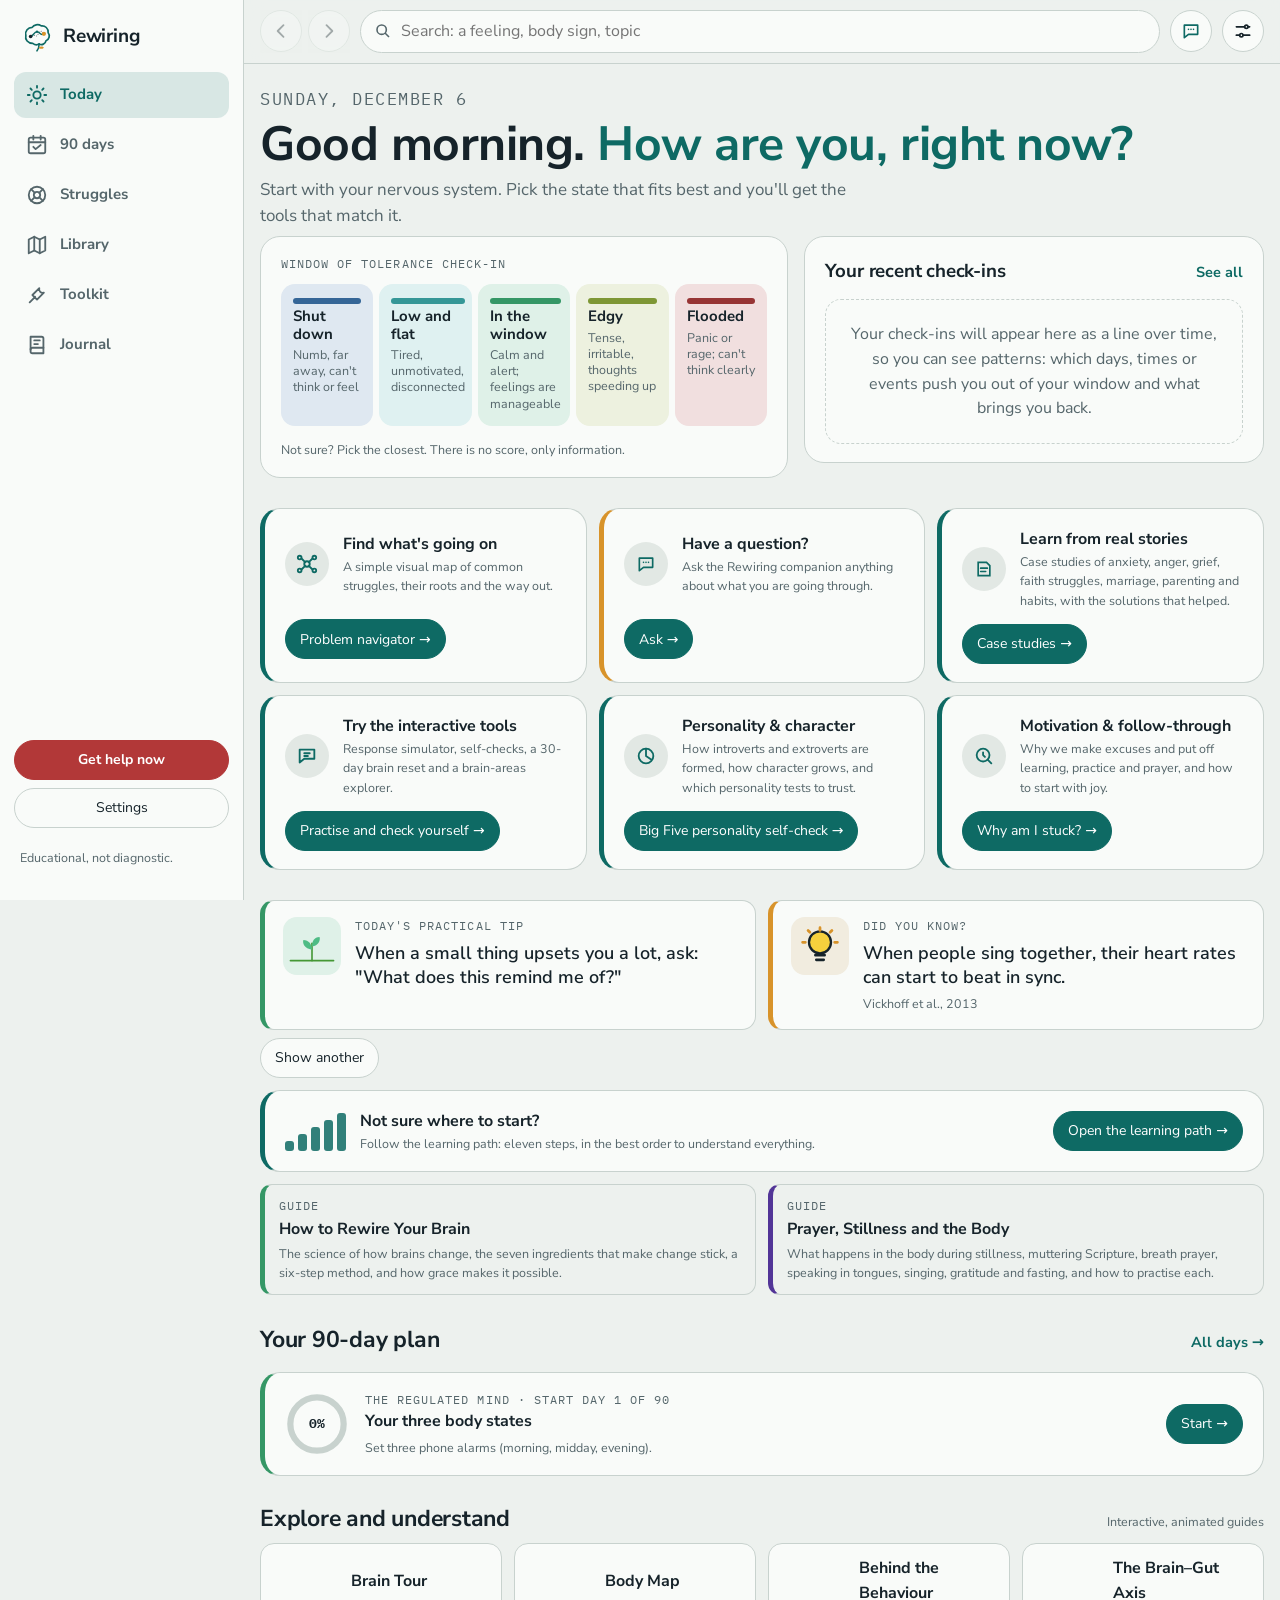
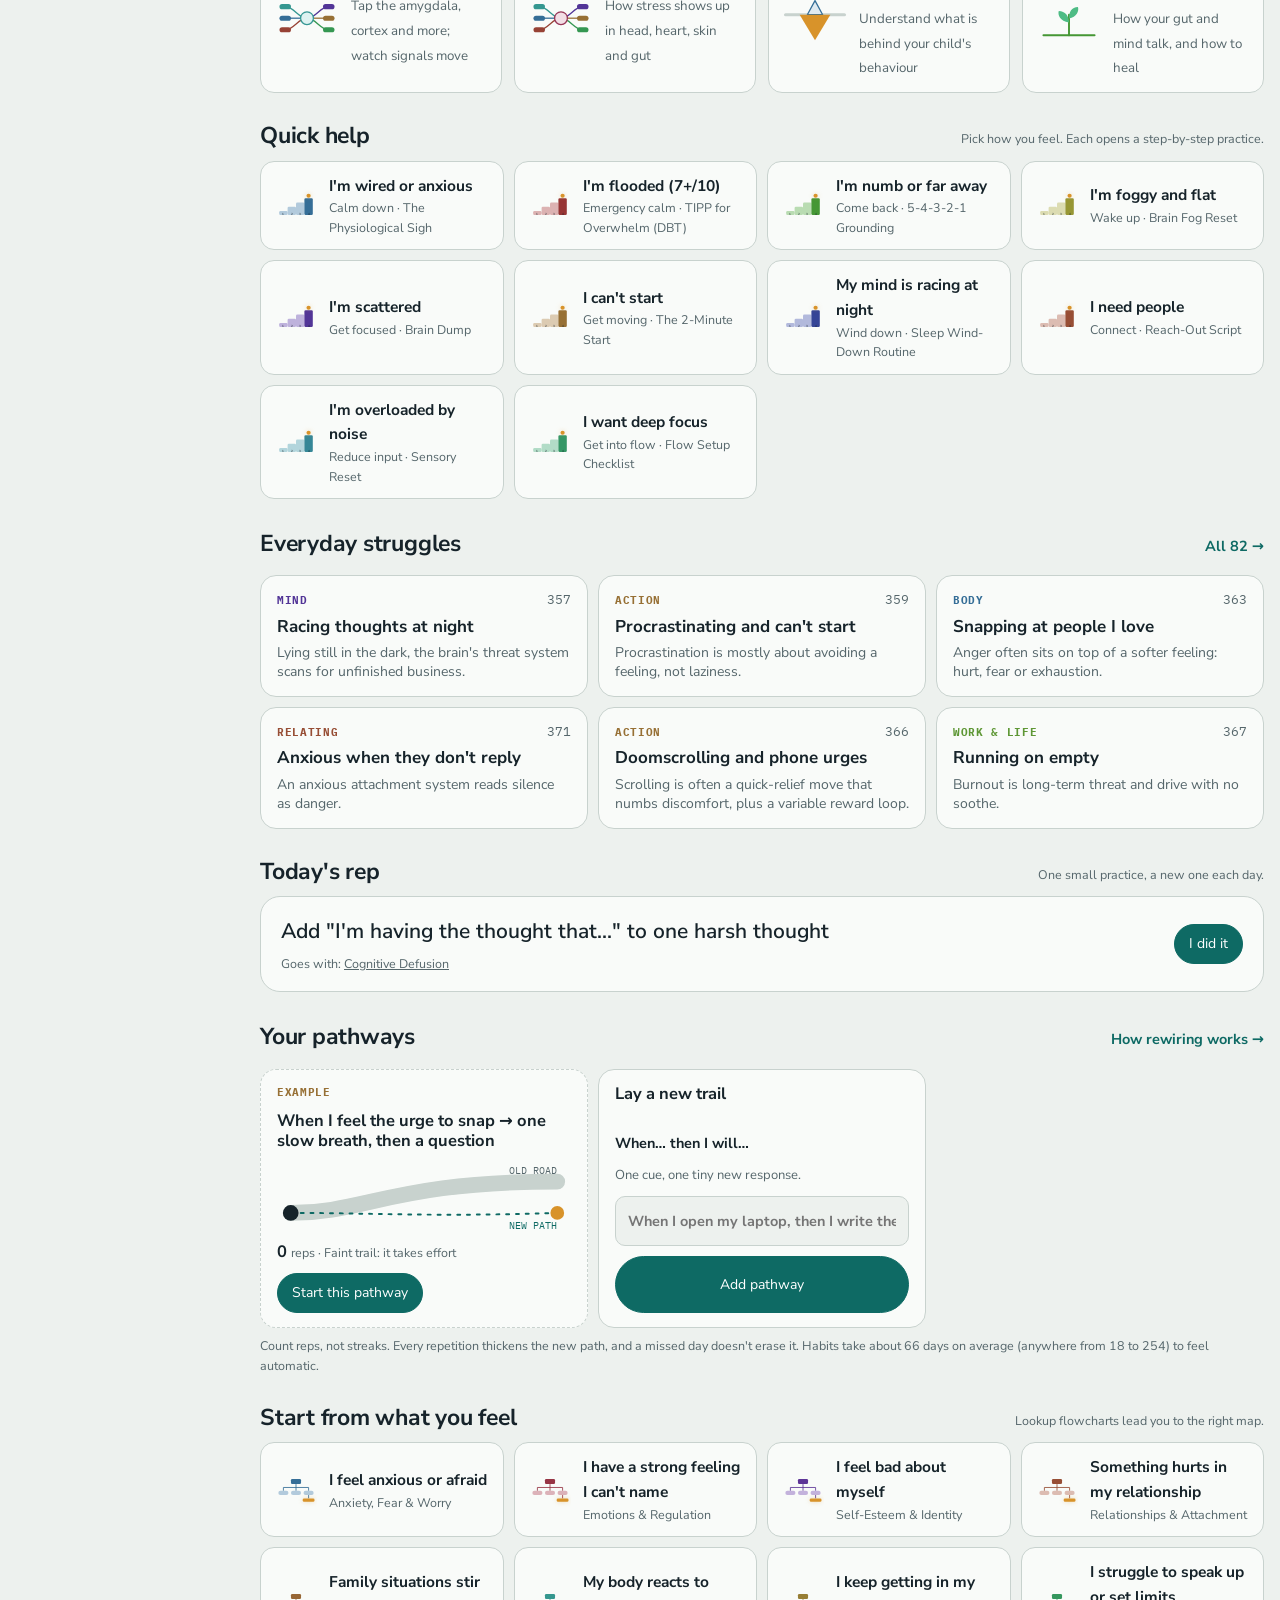
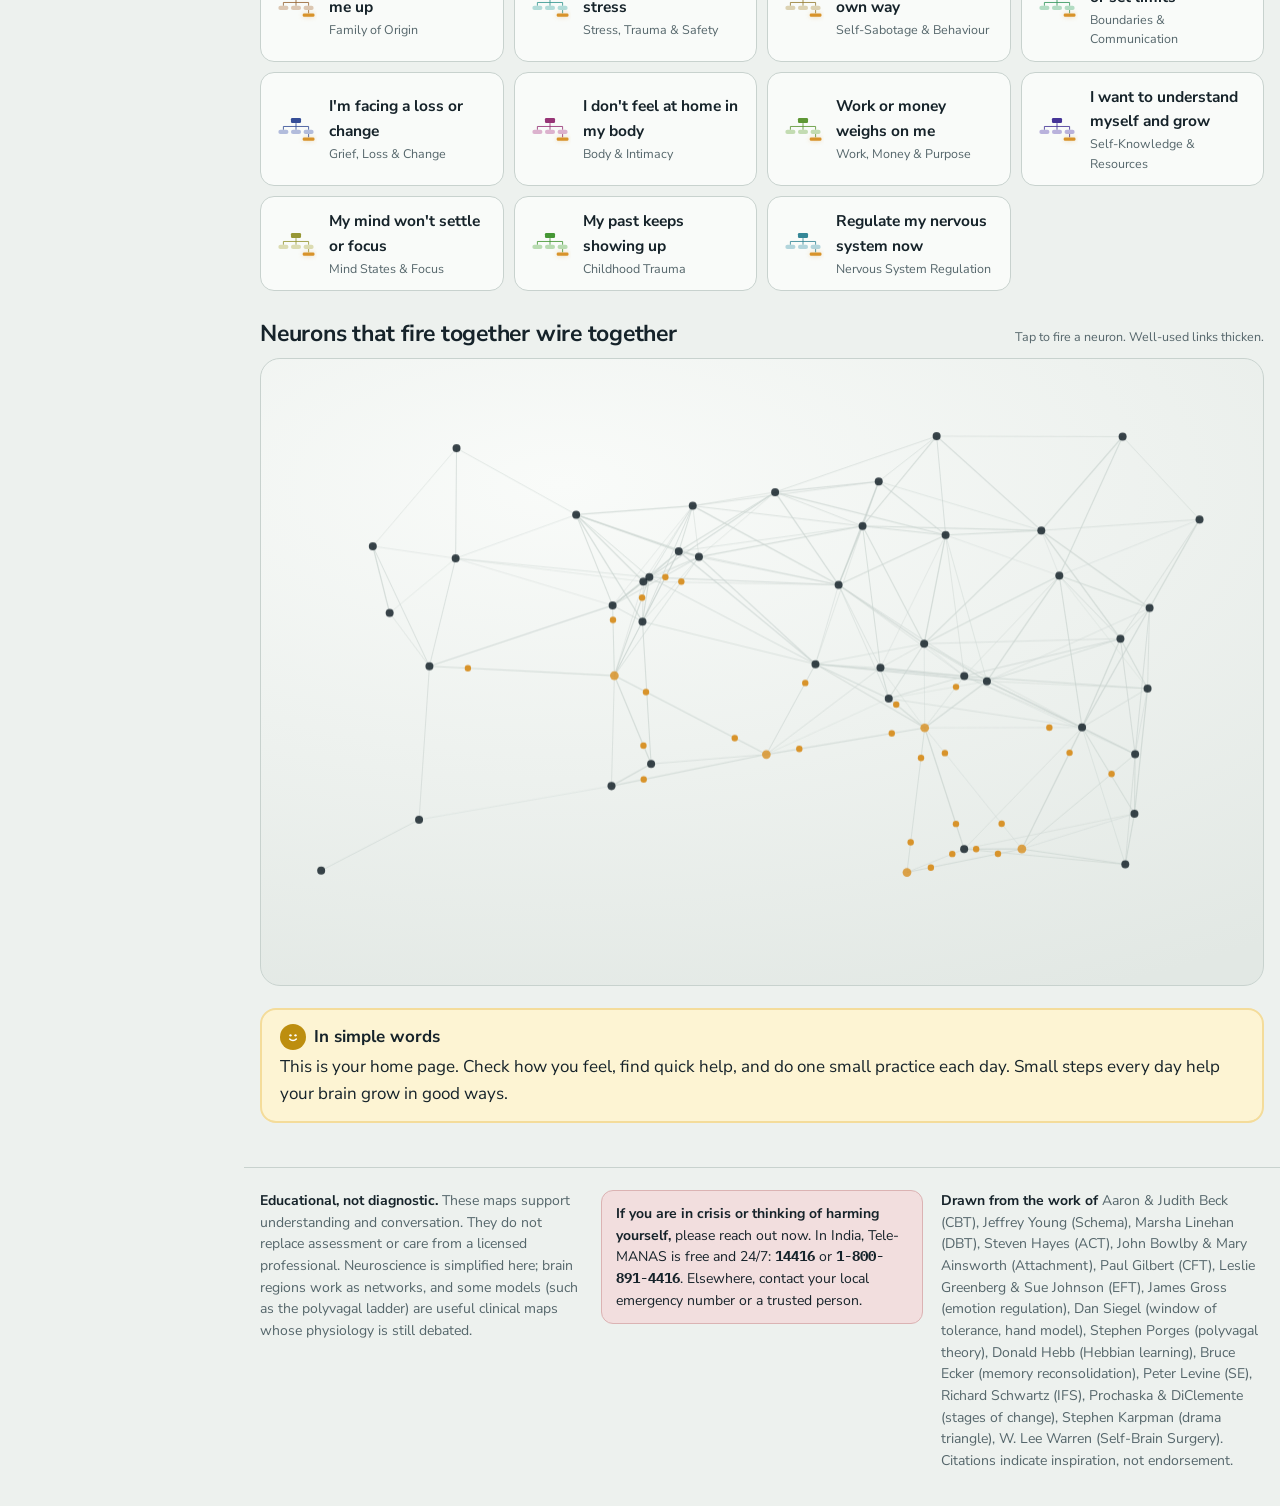
==== index.html @ 9a886229 "Add related patterns: rescuer, scapegoat, parentified child, peacekeeper, martyr, workaholic, guilt-" ====
<!doctype html><html lang="en"><head><meta charset="utf-8"><meta name="viewport" content="width=device-width,initial-scale=1,viewport-fit=cover">
<meta name="theme-color" content="#0E6A64"><meta name="apple-mobile-web-app-capable" content="yes"><meta name="mobile-web-app-capable" content="yes"><meta name="apple-mobile-web-app-title" content="Rewiring"><meta name="apple-mobile-web-app-status-bar-style" content="default">
<meta name="description" content="Interactive maps of the brain, emotions, patterns and relationships, with practical tools for everyday struggles.">
<link rel="manifest" href="manifest.webmanifest"><link rel="icon" href="icon.svg" type="image/svg+xml"><link rel="apple-touch-icon" href="icon-180.png">
<style>:root{color-scheme:light;padding-top:env(safe-area-inset-top,0px);padding-bottom:env(safe-area-inset-bottom,0px)}body{margin:0}img{max-width:100%}[hidden]{display:none!important}</style></head><body>
<title>Rewiring</title>
<link rel="preconnect" href="https://fonts.googleapis.com"><link rel="preconnect" href="https://fonts.gstatic.com" crossorigin>
<link rel="stylesheet" href="https://fonts.googleapis.com/css2?family=Atkinson+Hyperlegible:ital,wght@0,400;0,700;1,400&family=Archivo:wght@500;600;700&family=Inter:wght@400;500;600;700&family=Nunito+Sans:opsz,wght@6..12,400;6..12,600;6..12,700;6..12,800&family=JetBrains+Mono:wght@400;500&family=Newsreader:ital,opsz,wght@0,6..72,300;0,6..72,400;0,6..72,600;1,6..72,400&family=Bricolage+Grotesque:opsz,wght@12..96,500;12..96,700;12..96,800&family=IBM+Plex+Mono:wght@400;500;700&display=swap">
<style>
:root{
  --bg:#EDF1EE; --surface:#F9FBF9; --sunk:#E2E8E4; --ink:#16232A; --muted:#55666B; --line:#C8D2CE;
  --accent:#0E6A64; --spark:#D8932A; --on-accent:#FFFFFF;
  --al:40%; --as:48%; --atint:91%; --amid:78%; --glow:rgba(216,147,42,.35);
  --f-display:"Bricolage Grotesque", "Avenir Next", system-ui, sans-serif;
  --f-body:"Atkinson Hyperlegible", "Segoe UI", system-ui, sans-serif;
  --f-mono:"IBM Plex Mono", ui-monospace, Menlo, monospace;
  --r:14px;
}
@media (prefers-color-scheme: dark){ :root:not([data-theme="light"]){
  --bg:#0E1618; --surface:#152024; --sunk:#1B282C; --ink:#E3ECE9; --muted:#93A6A6; --line:#2B3B3F;
  --accent:#5EC2B6; --spark:#F2B550; --on-accent:#0E1618;
  --al:70%; --as:52%; --atint:19%; --amid:32%; --glow:rgba(242,181,80,.3); color-scheme:dark }}
:root[data-theme="dark"]{
  --bg:#0E1618; --surface:#152024; --sunk:#1B282C; --ink:#E3ECE9; --muted:#93A6A6; --line:#2B3B3F;
  --accent:#5EC2B6; --spark:#F2B550; --on-accent:#0E1618;
  --al:70%; --as:52%; --atint:19%; --amid:32%; --glow:rgba(242,181,80,.3); color-scheme:dark }

*{box-sizing:border-box}
body{background:var(--bg);color:var(--ink);font-family:var(--f-body);font-size:16px;line-height:1.55;margin:0}
a{color:inherit}
button{font:inherit;color:inherit}
:focus-visible{outline:2px solid var(--spark);outline-offset:2px;border-radius:6px}
h1,h2,h3{font-family:var(--f-display);line-height:1.1;text-wrap:balance;margin:0}
.wrap{max-width:1180px;margin:0 auto;padding-inline:16px}
.mono{font-family:var(--f-mono);font-variant-numeric:tabular-nums}
.eyebrow{font-family:var(--f-mono);font-size:11.5px;letter-spacing:.09em;text-transform:uppercase;color:var(--muted)}

/* top bar */
.bar{position:sticky;top:env(safe-area-inset-top,0px);z-index:20;background:color-mix(in srgb,var(--bg) 88%,transparent);backdrop-filter:blur(10px);border-bottom:1px solid var(--line)}
.bar .wrap{display:flex;gap:12px;align-items:center;padding-block:10px;flex-wrap:wrap}
.brand{display:flex;align-items:center;gap:9px;text-decoration:none;font-family:var(--f-display);font-weight:700;font-size:19px;letter-spacing:-.01em}
.brand svg{width:28px;height:28px}
.search{flex:1 1 220px;min-width:0;display:flex;align-items:center;gap:8px;background:var(--surface);border:1px solid var(--line);border-radius:999px;padding:7px 14px}
.search input{border:0;background:transparent;outline:0;flex:1;min-width:0;font:inherit;color:var(--ink)}
.pill{border:1px solid var(--line);background:var(--surface);border-radius:999px;padding:7px 14px;cursor:pointer;font-size:14px;white-space:nowrap;text-decoration:none}
.pill:hover{border-color:var(--accent)}
.pill.on{background:var(--accent);color:var(--on-accent);border-color:var(--accent)}

/* hero */
.hero{display:grid;grid-template-columns:minmax(0,1.05fr) minmax(0,1fr);gap:28px;align-items:center;padding-block:36px 20px}
.hero h1{font-size:clamp(40px,7vw,78px);font-weight:800;letter-spacing:-.035em}
.hero h1 em{font-style:normal;color:var(--accent)}
.hero p{font-size:18px;color:var(--muted);max-width:52ch;margin:16px 0 0}
.hero .stats{display:flex;gap:22px;margin-top:22px;flex-wrap:wrap}
.hero .stats b{display:block;font-family:var(--f-display);font-size:28px}
.netbox{position:relative;aspect-ratio:5/4;max-width:100%;border-radius:22px;background:radial-gradient(120% 90% at 30% 20%,var(--surface),var(--sunk));border:1px solid var(--line);overflow:hidden}
.netbox canvas{width:100%;height:100%;display:block}
.netbox .cap{position:absolute;left:14px;bottom:12px;right:14px;font-size:12.5px;color:var(--muted)}
@media (max-width:820px){.hero{grid-template-columns:1fr}}

/* six step path */
.steps6{display:grid;grid-template-columns:repeat(6,minmax(0,1fr));gap:10px;margin-block:18px 8px}
.steps6 div{padding:12px 12px 14px;border-top:3px solid hsl(var(--h) var(--as) var(--al));background:var(--surface);border-radius:4px 4px 10px 10px}
.steps6 b{display:block;font-family:var(--f-display);font-size:16px}
.steps6 small{color:var(--muted);font-size:13px;line-height:1.35;display:block;margin-top:2px}
@media (max-width:820px){.steps6{grid-template-columns:repeat(2,minmax(0,1fr))}}

.row-h{display:flex;justify-content:space-between;align-items:end;gap:12px;margin:34px 0 12px;flex-wrap:wrap}
.row-h h2{font-size:26px;letter-spacing:-.01em}
.quick{display:grid;grid-template-columns:repeat(auto-fill,minmax(210px,1fr));gap:10px}
.qcard{display:flex;gap:12px;align-items:center;padding:12px 14px;background:var(--surface);border:1px solid var(--line);border-radius:var(--r);text-decoration:none;cursor:pointer}
.qcard:hover{border-color:hsl(var(--h) var(--as) var(--al))}
.qcard svg{flex:none;width:42px;height:42px}
.qcard b{font-family:var(--f-display);font-size:15.5px;line-height:1.2}
.qcard small{display:block;color:var(--muted);font-size:12.5px}

/* section nav */
.secnav{position:sticky;top:calc(env(safe-area-inset-top,0px) + 58px);z-index:15;background:var(--bg);padding-block:8px;overflow-x:auto;white-space:nowrap;scrollbar-width:thin;border-bottom:1px solid var(--line)}
.secnav a{display:inline-flex;align-items:center;gap:6px;margin-right:6px;padding:5px 11px;border-radius:999px;font-size:13px;text-decoration:none;border:1px solid var(--line);background:var(--surface)}
.secnav a i{width:9px;height:9px;border-radius:50%;background:hsl(var(--h) var(--as) var(--al))}

.shelf{margin-top:30px;scroll-margin-top:120px}
.shelf-h{display:flex;align-items:baseline;gap:12px;margin-bottom:12px;padding-bottom:8px;border-bottom:2px solid hsl(var(--h) var(--as) var(--al))}
.shelf-h h2{font-size:24px}
.shelf-h .n{font-family:var(--f-mono);color:hsl(var(--h) var(--as) var(--al));font-size:14px}
.shelf-h p{margin:0 0 0 auto;color:var(--muted);font-size:14px;max-width:46ch;text-align:right}
@media (max-width:700px){.shelf-h{flex-wrap:wrap}.shelf-h p{margin:0;text-align:left}}
.grid{display:grid;grid-template-columns:repeat(auto-fill,minmax(205px,1fr));gap:10px}
.card{position:relative;display:flex;flex-direction:column;gap:8px;padding:12px 12px 14px;background:var(--surface);border:1px solid var(--line);border-radius:var(--r);text-decoration:none;min-width:0;transition:transform .15s,border-color .15s}
.card:hover{transform:translateY(-2px);border-color:hsl(var(--h) var(--as) var(--al))}
.card .top{display:flex;justify-content:space-between;align-items:center}
.card .num{font-family:var(--f-mono);font-size:12px;color:hsl(var(--h) var(--as) var(--al))}
.card .tag{font-size:11px;font-family:var(--f-mono);text-transform:uppercase;letter-spacing:.06em;color:var(--muted)}
.card .gl{height:58px;border-radius:9px;background:hsl(var(--h) 40% var(--atint));display:grid;place-items:center}
.card .gl svg{height:50px;width:auto}
.card b{font-family:var(--f-display);font-weight:600;font-size:15.5px;line-height:1.22}
.card .star{position:absolute;top:8px;right:10px;color:var(--spark);font-size:13px}
.empty{padding:30px;text-align:center;color:var(--muted);background:var(--surface);border-radius:var(--r);border:1px dashed var(--line)}

/* map sheet */
.sheet{padding-block:22px 60px}
.crumbs{display:flex;gap:8px;align-items:center;flex-wrap:wrap;font-size:14px;color:var(--muted)}
.crumbs a{text-decoration:none;color:hsl(var(--h) var(--as) var(--al));font-weight:700}
.sheet-h{display:flex;gap:18px;align-items:flex-start;margin:12px 0 18px;flex-wrap:wrap}
.sheet-h .big{font-family:var(--f-display);font-weight:800;font-size:clamp(46px,8vw,84px);line-height:.85;color:hsl(var(--h) var(--as) var(--al));letter-spacing:-.04em}
.sheet-h .tt{flex:1 1 360px;min-width:0}
.sheet-h h1{font-size:clamp(28px,4.4vw,46px);letter-spacing:-.025em}
.sheet-h p{font-size:18px;max-width:64ch;margin:10px 0 0}
.tools{display:flex;gap:8px;flex-wrap:wrap}
.canvas{background:var(--surface);border:1px solid var(--line);border-radius:20px;padding:10px;overflow-x:auto}
.canvas svg{display:block;width:100%;height:auto;min-width:720px}
.canvas.sm svg{min-width:0}
.cols{display:grid;grid-template-columns:repeat(12,minmax(0,1fr));gap:14px;margin-top:14px}
.box{grid-column:span 6;background:var(--surface);border:1px solid var(--line);border-radius:var(--r);padding:16px 18px;min-width:0}
.box.w4{grid-column:span 4}.box.w8{grid-column:span 8}.box.w12{grid-column:span 12}
@media (max-width:860px){.box,.box.w4,.box.w8{grid-column:span 12}}
.box h3{font-size:18px;display:flex;align-items:center;gap:8px;margin-bottom:10px}
.box h3 .k{font-family:var(--f-mono);font-size:11px;padding:2px 7px;border-radius:999px;background:hsl(var(--h) var(--as) var(--al));color:var(--bg)}
.box ul{margin:0;padding-left:18px}.box li{margin:3px 0}
.tri{display:grid;grid-template-columns:repeat(3,minmax(0,1fr));gap:10px}
@media (max-width:600px){.tri{grid-template-columns:1fr}}
.tri>div{background:hsl(var(--h) 40% var(--atint));border-radius:12px;padding:12px}
.tri b{font-family:var(--f-display);display:flex;gap:7px;align-items:center}
.tri svg{width:22px;height:22px}
.qs{display:grid;gap:8px;counter-reset:q}
.qs div{counter-increment:q;padding:10px 12px 10px 44px;position:relative;background:var(--sunk);border-radius:10px}
.qs div::before{content:counter(q);position:absolute;left:12px;top:9px;width:22px;height:22px;border-radius:50%;background:hsl(258 var(--as) var(--al));color:var(--bg);font:700 12px/22px var(--f-mono);text-align:center}
.chips{display:flex;flex-wrap:wrap;gap:6px}
.chip{display:inline-flex;align-items:center;gap:6px;padding:5px 11px;border-radius:999px;background:hsl(var(--h) 40% var(--atint));border:1px solid hsl(var(--h) 35% var(--amid));font-size:14px;text-decoration:none;cursor:pointer}
.chip:hover{border-color:hsl(var(--h) var(--as) var(--al))}
.belief{padding:8px 12px;border-left:3px solid hsl(40 var(--as) var(--al));background:var(--sunk);margin:6px 0;border-radius:0 8px 8px 0;font-style:italic}
.checks label{display:flex;gap:10px;align-items:flex-start;padding:8px 0;border-bottom:1px dashed var(--line);cursor:pointer}
.checks input{margin-top:4px;accent-color:var(--accent);width:18px;height:18px;flex:none}
.checks label:has(input:checked) span{text-decoration:line-through;color:var(--muted)}
.lens{background:linear-gradient(135deg,hsl(285 40% var(--atint)),var(--surface));border:1px solid hsl(285 30% var(--amid))}
.lens h3{color:hsl(285 var(--as) var(--al))}
.brainlink{display:flex;gap:16px;align-items:center;flex-wrap:wrap}
.brainlink svg{width:150px;flex:none;max-width:100%}
.brainlink>div{flex:1 1 260px;min-width:0}
textarea{width:100%;min-height:110px;border:1px solid var(--line);border-radius:10px;background:var(--bg);color:var(--ink);font:inherit;padding:10px;resize:vertical}
.note{font-size:12.5px;color:var(--muted)}
.pager{display:flex;justify-content:space-between;gap:12px;margin-top:24px;flex-wrap:wrap}
.pager a{flex:1 1 240px;padding:14px 16px;background:var(--surface);border:1px solid var(--line);border-radius:var(--r);text-decoration:none}
.pager a:last-child{text-align:right}
.pager small{display:block;color:var(--muted);font-family:var(--f-mono);font-size:12px}
.pager b{font-family:var(--f-display)}

/* svg text classes */
.t-ink{fill:var(--ink)}.t-mut{fill:var(--muted)}.t-bg{fill:var(--bg)}
.s-line{stroke:var(--line)}.f-surf{fill:var(--surface)}.f-sunk{fill:var(--sunk)}.f-bg{fill:var(--bg)}
.hf{fill:hsl(var(--h) 42% var(--atint))}.hm{fill:hsl(var(--h) 38% var(--amid))}.hs{fill:hsl(var(--h) var(--as) var(--al))}
.hk{stroke:hsl(var(--h) var(--as) var(--al))}.hkm{stroke:hsl(var(--h) 38% var(--amid))}
.sv-d{font-family:var(--f-display)}.sv-b{font-family:var(--f-body)}.sv-m{font-family:var(--f-mono)}
.glow{fill:var(--spark);filter:drop-shadow(0 0 6px var(--glow))}
.pulse{fill:var(--spark)}

/* table */
.tablebox{overflow-x:auto;border-radius:var(--r);border:1px solid var(--line);background:var(--surface)}
table.cmp{border-collapse:separate;border-spacing:0;width:100%;min-width:640px}
table.cmp th,table.cmp td{padding:11px 14px;text-align:left;vertical-align:top;border-bottom:1px solid var(--line);font-size:15px}
table.cmp thead th{font-family:var(--f-display);font-size:17px;background:hsl(var(--h) 42% var(--atint));border-bottom:3px solid hsl(var(--h) var(--as) var(--al))}
table.cmp tbody th{font-family:var(--f-mono);font-size:11.5px;text-transform:uppercase;letter-spacing:.06em;color:var(--muted);width:130px;font-weight:500}
table.cmp td{background:hsl(var(--h) 40% var(--atint) / .45)}

/* scale */
.scale{display:grid;grid-template-columns:minmax(0,300px) minmax(0,1fr);gap:18px;align-items:start}
@media (max-width:760px){.scale{grid-template-columns:1fr}}
.scale .fig{background:var(--surface);border:1px solid var(--line);border-radius:20px;padding:10px}
.scale .fig svg{width:100%;height:auto;display:block}
.readout{background:var(--surface);border:1px solid var(--line);border-radius:20px;padding:20px}
.readout .lv{font-family:var(--f-display);font-size:30px;font-weight:700;color:hsl(var(--h) var(--as) var(--al))}
.readout input[type=range]{width:100%;accent-color:var(--accent);margin:14px 0}
.lvls{display:grid;gap:6px;margin-top:10px}
.lvls button{display:flex;gap:10px;text-align:left;align-items:center;padding:9px 12px;border-radius:10px;border:1px solid var(--line);background:var(--bg);cursor:pointer}
.lvls button i{width:14px;height:14px;border-radius:4px;flex:none;background:hsl(var(--h) var(--as) var(--al))}
.lvls button.on{border-color:hsl(var(--h) var(--as) var(--al));background:hsl(var(--h) 40% var(--atint))}
.helps{margin-top:12px;padding:12px 14px;border-radius:12px;background:hsl(var(--h) 40% var(--atint))}
.hist{font-size:13.5px;color:var(--muted);margin-top:12px}

/* flowchart */
.ft{--g:22px}
.fq{display:inline-flex;align-items:center;gap:10px;padding:10px 16px;border-radius:12px;background:hsl(var(--h) var(--as) var(--al));color:var(--bg);font-family:var(--f-display);font-weight:700;font-size:17px}
.fq::before{content:"?";display:grid;place-items:center;width:24px;height:24px;transform:rotate(45deg);border:2px solid var(--bg);border-radius:4px;font-size:13px}
.fq::before{content:""}
.fkids{list-style:none;margin:0;padding:0 0 0 var(--g);border-left:2px solid hsl(var(--h) 38% var(--amid));margin-left:22px}
.fkids>li{position:relative;padding:10px 0 4px 18px}
.fkids>li::before{content:"";position:absolute;left:calc(-1 * var(--g) - 2px);top:26px;width:calc(var(--g) + 14px);border-top:2px solid hsl(var(--h) 38% var(--amid))}
.fkids>li::after{content:"";position:absolute;left:8px;top:21px;border:6px solid transparent;border-left-color:hsl(var(--h) 38% var(--amid))}
.fopt{display:inline-block;padding:7px 13px;border-radius:999px;border:1.5px solid hsl(var(--h) var(--as) var(--al));background:var(--surface);font-weight:700}
.fleaf{display:flex;flex-wrap:wrap;gap:6px;margin:8px 0 2px 14px}
.fleaf a{display:inline-flex;gap:6px;align-items:center;padding:6px 12px;border-radius:10px;background:hsl(var(--h) 40% var(--atint));border:1px solid hsl(var(--h) 35% var(--amid));text-decoration:none;font-size:14.5px}
.fleaf a::before{content:"→";color:hsl(var(--h) var(--as) var(--al))}
.fleaf a:hover{border-color:hsl(var(--h) var(--as) var(--al))}
.fwrap{background:var(--surface);border:1px solid var(--line);border-radius:20px;padding:20px;overflow-x:auto}

.foot{border-top:1px solid var(--line);margin-top:50px;padding-block:24px 40px;color:var(--muted);font-size:14px}
.foot .grid2{display:grid;grid-template-columns:repeat(auto-fit,minmax(260px,1fr));gap:20px}
.foot b{color:var(--ink)}
.crisis{background:hsl(0 45% var(--atint));border:1px solid hsl(0 35% var(--amid));border-radius:12px;padding:12px 14px;color:var(--ink)}
@media (prefers-reduced-motion: reduce){*{animation:none!important;transition:none!important}}
.chain{list-style:none;margin:0;padding:0;display:flex;flex-wrap:wrap;gap:8px 0;align-items:stretch;counter-reset:c}
.chain li{counter-increment:c;display:flex;align-items:center;gap:8px;padding:9px 14px;border-radius:12px;background:hsl(var(--h) 40% var(--atint));border:1px solid hsl(var(--h) 35% var(--amid));margin-right:26px;position:relative;font-size:15px;max-width:100%}
.chain li::before{content:counter(c);font:700 11px/20px var(--f-mono);width:20px;height:20px;border-radius:50%;text-align:center;background:hsl(var(--h) var(--as) var(--al));color:var(--bg);flex:none}
.chain li::after{content:"→";position:absolute;right:-20px;color:hsl(var(--h) var(--as) var(--al));font-weight:700}
.chain li:last-child::after{content:""}
.chain li.back{background:none;border-style:dashed;color:var(--muted)}.chain li.back::before{content:none}
.gloss{display:grid;grid-template-columns:repeat(auto-fit,minmax(220px,1fr));gap:10px}
.gloss div{padding:10px 12px;border-radius:10px;background:var(--sunk)}.gloss b{display:block;font-family:var(--f-display)}.gloss span{font-size:14.5px;color:var(--muted)}
ol.legend{margin:0;padding:0;list-style:none;counter-reset:l;display:grid;gap:8px}
ol.legend li{counter-increment:l;display:flex;gap:10px;align-items:flex-start}
ol.legend li::before{content:counter(l);flex:none;width:26px;height:26px;border-radius:50%;background:var(--ink);color:var(--bg);font:700 13px/26px var(--f-mono);text-align:center}
.six{display:grid;grid-template-columns:repeat(auto-fill,minmax(140px,1fr));gap:8px}
.six span{padding:12px;border-radius:12px;background:hsl(var(--h) 40% var(--atint));text-align:center;font-family:var(--f-display);font-weight:600}
.qcard .gl{display:none}
.canvas.sm svg[aria-label="Cycle diagram"]{max-width:470px;margin:0 auto}
.foot .grid2{align-items:start}
.pgrid{display:grid;grid-template-columns:repeat(auto-fit,minmax(250px,1fr));gap:12px}
.pcard{border-radius:14px;padding:14px;background:hsl(var(--h) 40% var(--atint));border:1px solid hsl(var(--h) 35% var(--amid));min-width:0}
.pcard h4{font-family:var(--f-display);font-size:18px;margin:4px 0 8px}.pcard h4 a{text-decoration:none}
.pcard ol{margin:0;padding-left:20px;font-size:14.5px}.pcard li{margin:3px 0}.pcard li.more{list-style:none;margin-left:-20px;margin-top:8px}
.pcard li.more a{color:hsl(var(--h) var(--as) var(--al));font-weight:700;text-decoration:none}
.fix{margin-top:10px;font-size:13.5px;padding:8px 10px;border-radius:10px;background:var(--surface)}
ol.week{list-style:none;margin:0;padding:0;display:grid;grid-template-columns:repeat(auto-fit,minmax(150px,1fr));gap:8px}
ol.week li{display:flex;flex-direction:column;gap:4px;padding:12px;border-radius:12px;background:var(--sunk);border-top:3px solid hsl(var(--h) var(--as) var(--al))}
ol.week li .mono{font-size:11px;color:hsl(var(--h) var(--as) var(--al))}ol.week li b{font-family:var(--f-display)}ol.week li>span:last-child{font-size:14px}
.meta{display:flex;gap:8px;flex-wrap:wrap;margin-bottom:12px}
ol.psteps{list-style:none;margin:0;padding:0;counter-reset:p;display:grid;gap:10px}
ol.psteps li{counter-increment:p;display:flex;gap:14px;align-items:flex-start;padding:12px 14px;border-radius:12px;background:var(--sunk);font-size:16.5px}
ol.psteps li::before{content:counter(p);flex:none;width:32px;height:32px;border-radius:10px;background:hsl(var(--h) var(--as) var(--al));color:var(--bg);font:800 16px/32px var(--f-display);text-align:center}
.fixes{display:grid;gap:8px}.fixes div{padding:10px 12px;border-radius:10px;background:var(--sunk);display:flex;flex-direction:column;gap:2px}.fixes span{color:var(--muted)}
.timer{font-size:56px;font-weight:700;text-align:center;margin:10px 0 16px;color:hsl(var(--h) var(--as) var(--al))}

/* App shell: a legend rail on wide screens (Mac, iPad landscape), a bottom tab bar on narrow ones (iPad portrait, phone). Built on the Atlas tokens above. */
:root{--rail:244px;--zoom:1;--h:176}
html,body{min-height:100%}
.app-shell{display:grid;grid-template-columns:var(--rail) minmax(0,1fr);min-height:100vh;min-height:100dvh}
.app-rail{position:sticky;top:env(safe-area-inset-top,0px);height:100vh;height:100dvh;display:flex;flex-direction:column;gap:18px;padding:20px 14px;border-right:1px solid var(--line);background:var(--surface);overflow-y:auto}
.app-rail .brand{padding:0 6px}
.nav{display:grid;gap:4px}
.nav-btn{display:flex;align-items:center;gap:12px;min-height:46px;padding:8px 12px;border-radius:12px;border:0;background:transparent;text-align:left;cursor:pointer;color:var(--muted);font-weight:700;font-size:15px;text-decoration:none}
.nav-btn svg{width:22px;height:22px;flex:none}
.nav-btn:hover{background:var(--sunk);color:var(--ink)}
.nav-btn[aria-current="page"]{background:color-mix(in srgb,var(--accent) 14%,transparent);color:var(--accent)}
.rail-foot{margin-top:auto;display:grid;gap:8px}
.rail-foot .note{padding:0 6px}
.app-main{min-width:0;zoom:var(--zoom)}
.app-top{position:sticky;top:env(safe-area-inset-top,0px);z-index:20;background:color-mix(in srgb,var(--bg) 90%,transparent);backdrop-filter:blur(10px);-webkit-backdrop-filter:blur(10px);border-bottom:1px solid var(--line)}
.app-top .wrap{display:flex;gap:10px;align-items:center;padding-block:10px}
.app-top .brand{display:none}
.app-top .search{flex:1 1 auto}
.app-tabs{display:none}
.btn-help{background:hsl(0 52% 46%);border-color:hsl(0 52% 46%);color:#fff;font-weight:700}
:root[data-theme="dark"] .btn-help{background:hsl(4 70% 68%);border-color:hsl(4 70% 68%);color:#1a0b08}
@media (prefers-color-scheme: dark){:root:not([data-theme="light"]) .btn-help{background:hsl(4 70% 68%);border-color:hsl(4 70% 68%);color:#1a0b08}}
.icon-btn{display:inline-grid;place-items:center;width:42px;height:42px;padding:0;border-radius:999px;border:1px solid var(--line);background:var(--surface);cursor:pointer;flex:none}
.icon-btn svg{width:20px;height:20px}
.pill{min-height:40px;display:inline-flex;align-items:center;justify-content:center;gap:6px}
.pill[disabled]{opacity:.5;cursor:not-allowed}
@media (max-width:900px){
  .app-shell{grid-template-columns:minmax(0,1fr)}
  .app-rail{display:none}
  .app-top .brand{display:flex}
  .app-top .brand span{display:none}
  .app-main{padding-bottom:calc(76px + env(safe-area-inset-bottom,0px))}
  .app-tabs{display:grid;grid-template-columns:repeat(6,minmax(0,1fr));position:fixed;left:0;right:0;bottom:0;z-index:30;background:var(--surface);border-top:1px solid var(--line);padding:4px 4px calc(4px + env(safe-area-inset-bottom,0px))}
  .app-tabs .nav-btn{flex-direction:column;gap:2px;justify-content:center;font-size:11.5px;min-height:56px;padding:4px 2px;text-align:center}
  .toast{bottom:calc(88px + env(safe-area-inset-bottom,0px))!important}
}
@media (min-width:901px){.app-top .help-top{display:none}}

/* Page header */
.page-h{display:grid;gap:6px;padding-block:22px 6px}
.page-h h1{font-size:clamp(30px,4.6vw,48px);letter-spacing:-.03em;font-weight:800}
.page-h h1 em{font-style:normal;color:var(--accent)}
.page-h p{color:var(--muted);font-size:17px;max-width:62ch;margin:0}
.sec{margin-top:30px}
.sec-h{display:flex;justify-content:space-between;align-items:baseline;gap:12px;flex-wrap:wrap;margin-bottom:12px}
.sec-h h2{font-size:23px;letter-spacing:-.01em}
.sec-h a,.sec-h button.link{font-weight:700;color:var(--accent);text-decoration:none;background:none;border:0;cursor:pointer;font-size:14.5px;padding:6px 0}

/* Today: check-in */
.checkin{display:grid;grid-template-columns:minmax(0,1.15fr) minmax(0,1fr);gap:16px;align-items:start}
@media (max-width:860px){.checkin{grid-template-columns:minmax(0,1fr)}}
.panel{background:var(--surface);border:1px solid var(--line);border-radius:20px;padding:18px 20px;min-width:0}
.states{display:grid;grid-template-columns:repeat(5,minmax(0,1fr));gap:6px;margin-top:12px}
@media (max-width:520px){.states{grid-template-columns:minmax(0,1fr)}}
.state{display:grid;gap:4px;align-content:start;text-align:left;padding:12px 10px;border-radius:14px;border:2px solid transparent;background:hsl(var(--h) 40% var(--atint));cursor:pointer;min-height:84px}
.state b{font-family:var(--f-display);font-size:15px;line-height:1.15}
.state small{font-size:12.5px;color:var(--muted);line-height:1.3}
.state i{display:block;height:6px;border-radius:3px;background:hsl(var(--h) var(--as) var(--al))}
.state[aria-pressed="true"]{border-color:hsl(var(--h) var(--as) var(--al));box-shadow:0 0 0 3px hsl(var(--h) 40% var(--atint))}
@media (max-width:520px){.state{min-height:0;grid-template-columns:10px minmax(0,1fr);column-gap:10px}.state i{height:auto;grid-row:span 2;width:8px}}
.helpbox{margin-top:14px;padding:14px 16px;border-radius:14px;background:hsl(var(--h) 40% var(--atint));display:grid;gap:10px}
.helpbox .lv{font-family:var(--f-display);font-size:22px;font-weight:700;color:hsl(var(--h) var(--as) var(--al))}
.minis{display:flex;flex-wrap:wrap;gap:8px}
.mini{display:inline-flex;align-items:center;gap:8px;padding:8px 12px;border-radius:12px;background:var(--surface);border:1px solid var(--line);text-decoration:none;font-weight:700;font-size:14.5px;min-height:44px}
.mini:hover{border-color:hsl(var(--h) var(--as) var(--al))}
.mini .dot{width:10px;height:10px;border-radius:50%;background:hsl(var(--h) var(--as) var(--al));flex:none}
.spark{width:100%;height:auto;display:block}
.netwrap{position:relative;border-radius:20px;overflow:hidden;border:1px solid var(--line);background:radial-gradient(120% 90% at 30% 20%,var(--surface),var(--sunk));aspect-ratio:16/10;max-width:100%}
.netwrap canvas{width:100%;height:100%;display:block}
.netwrap .cap{position:absolute;left:14px;right:14px;bottom:10px;font-size:12.5px;color:var(--muted)}

/* Tiles (struggles, tools) */
.tiles{display:grid;grid-template-columns:repeat(auto-fill,minmax(min(100%,250px),1fr));gap:10px}
.tile{display:grid;gap:6px;align-content:start;padding:14px 16px;border-radius:16px;background:var(--surface);border:1px solid var(--line);text-decoration:none;min-width:0;transition:transform .15s,border-color .15s}
.tile:hover{transform:translateY(-2px);border-color:hsl(var(--h) var(--as) var(--al))}
.tile .top{display:flex;justify-content:space-between;gap:8px;align-items:center}
.tile b{font-family:var(--f-display);font-size:17px;line-height:1.2}
.tile p{margin:0;color:var(--muted);font-size:14px;line-height:1.4}
.tag-h{font-family:var(--f-mono);font-size:11px;letter-spacing:.06em;text-transform:uppercase;color:hsl(var(--h) var(--as) var(--al));font-weight:700}

/* Filters */
.filters{display:flex;gap:6px;flex-wrap:wrap;margin-block:6px 16px}
.filters .chip{min-height:36px;border-width:1px}
.filters .chip[aria-pressed="true"]{background:hsl(var(--h) var(--as) var(--al));border-color:hsl(var(--h) var(--as) var(--al));color:var(--bg)}
.scroller{overflow-x:auto;white-space:nowrap;flex-wrap:nowrap;padding-bottom:6px;scrollbar-width:thin}
.scroller .chip{flex:none}
.count{font-family:var(--f-mono);font-size:13px;color:var(--muted)}

/* Struggle detail */
.play{display:grid;grid-template-columns:repeat(3,minmax(0,1fr));gap:12px}
@media (max-width:860px){.play{grid-template-columns:minmax(0,1fr)}}
.play>div{border-radius:16px;padding:16px 18px;background:hsl(var(--h) 40% var(--atint));border-top:4px solid hsl(var(--h) var(--as) var(--al));min-width:0}
.play h3{font-size:18px;margin-bottom:8px;display:flex;gap:8px;align-items:baseline;flex-wrap:wrap}
.play h3 small{font-family:var(--f-mono);font-size:11px;color:var(--muted);letter-spacing:.05em;text-transform:uppercase;font-weight:500}
.play ul{margin:0;padding-left:18px}.play li{margin:5px 0}
.say{font-family:var(--f-display);font-size:clamp(20px,2.6vw,26px);font-weight:600;line-height:1.25;padding:18px 20px;border-radius:16px;background:var(--surface);border:1px solid var(--line);border-left:5px solid var(--spark)}

/* Interactive widgets */
.wgrid{display:grid;gap:12px}
.wgrid.two{grid-template-columns:repeat(2,minmax(0,1fr))}
@media (max-width:700px){.wgrid.two{grid-template-columns:minmax(0,1fr)}}
.field{display:grid;gap:5px;font-weight:700;font-size:14.5px;min-width:0}
.field .hint{font-weight:400;color:var(--muted);font-size:13px}
.field input[type=text],.field input[type=number],.field select{width:100%;min-height:44px;border:1px solid var(--line);border-radius:10px;background:var(--bg);color:var(--ink);font:inherit;padding:8px 12px}
.field textarea{min-height:76px}
input[type=range]{width:100%;accent-color:var(--accent);min-height:30px}
.rangerow{display:grid;grid-template-columns:minmax(0,1fr) 3.2em;gap:10px;align-items:center}
.rangerow output{font-family:var(--f-mono);font-variant-numeric:tabular-nums;text-align:right;font-weight:700}
.chipset{display:flex;flex-wrap:wrap;gap:6px}
.chipset button{border:1px solid var(--line);background:var(--bg);border-radius:999px;padding:6px 12px;cursor:pointer;font-size:14px;min-height:36px}
.chipset button[aria-pressed="true"]{background:var(--accent);border-color:var(--accent);color:var(--on-accent)}
.out{white-space:pre-wrap;background:var(--sunk);border-radius:12px;padding:14px 16px;font-size:15.5px;line-height:1.5}
.actions{display:flex;gap:8px;flex-wrap:wrap;align-items:center}
.vrow{display:grid;grid-template-columns:minmax(0,170px) minmax(0,1fr);gap:12px;align-items:center;padding:8px 0;border-bottom:1px dashed var(--line)}
@media (max-width:560px){.vrow{grid-template-columns:minmax(0,1fr)}}
.vbars{display:grid;gap:4px}
.vbar{height:10px;border-radius:5px;background:var(--sunk);position:relative;overflow:hidden}
.vbar i{position:absolute;left:0;top:0;bottom:0;border-radius:5px}
.ground-step{display:grid;gap:10px;justify-items:center;text-align:center;padding:10px}
.ground-step .big{font-family:var(--f-display);font-size:64px;font-weight:800;line-height:1;color:hsl(var(--h) var(--as) var(--al))}
.taps{display:flex;gap:8px;flex-wrap:wrap;justify-content:center}
.taps span{width:22px;height:22px;border-radius:50%;border:2px solid hsl(var(--h) var(--as) var(--al))}
.taps span.on{background:hsl(var(--h) var(--as) var(--al))}

/* Model visuals */
.ring{position:relative;width:100%;max-width:440px;aspect-ratio:1;margin-inline:auto}
.ring svg{position:absolute;inset:0;width:100%;height:100%}
.node{position:absolute;transform:translate(-50%,-50%);width:31%;min-height:46px;display:grid;place-items:center;text-align:center;padding:6px;border-radius:14px;border:2px solid hsl(var(--h) 35% var(--amid));background:hsl(var(--h) 40% var(--atint));font-weight:700;font-size:13px;line-height:1.2;cursor:pointer}
.node small{display:block;font-weight:400;font-size:11px;color:var(--muted)}
.node[aria-pressed="true"]{border-color:hsl(var(--h) var(--as) var(--al));box-shadow:0 0 0 3px hsl(var(--h) 40% var(--atint));background:var(--surface)}
.node.core{width:34%;aspect-ratio:1;border-radius:50%;background:hsl(var(--h) var(--as) var(--al));color:var(--bg);border-color:transparent}
.node.core small{color:inherit;opacity:.85}
.info{background:var(--sunk);border-radius:14px;padding:14px 16px;display:grid;gap:8px;min-height:8rem;align-content:start}
.info h4{font-family:var(--f-display);font-size:19px;margin:0}
.info p{margin:0}
.vis2{display:grid;grid-template-columns:minmax(0,1.1fr) minmax(0,1fr);gap:16px;align-items:start}
@media (max-width:760px){.vis2{grid-template-columns:minmax(0,1fr)}}
.seg{display:flex;flex-wrap:wrap;gap:4px;padding:4px;background:var(--sunk);border-radius:999px;width:fit-content;max-width:100%}
.seg button{border:0;background:transparent;min-height:38px;padding:4px 14px;border-radius:999px;font-weight:700;cursor:pointer;color:var(--muted);font-size:14px}
.seg button[aria-selected="true"]{background:var(--surface);color:var(--ink);box-shadow:0 1px 3px rgb(0 0 0 / .12)}
details.acc{border:1px solid var(--line);border-radius:12px;background:var(--surface)}
details.acc+details.acc{margin-top:8px}
details.acc summary{list-style:none;cursor:pointer;padding:12px 14px;display:flex;justify-content:space-between;gap:10px;align-items:center;font-weight:700;min-height:44px}
details.acc summary::-webkit-details-marker{display:none}
details.acc summary::after{content:"+";font-family:var(--f-mono);font-size:18px;color:var(--muted)}
details.acc[open] summary::after{content:"–"}
details.acc .acc-b{padding:0 14px 14px;display:grid;gap:8px}
.acro{display:grid;gap:6px}
.acro div{display:grid;grid-template-columns:2.4em minmax(0,1fr);gap:8px;align-items:baseline}
.acro b{font-family:var(--f-display);font-size:20px;color:hsl(var(--h) var(--as) var(--al));text-align:center}
.att{position:relative;display:grid;grid-template-columns:1fr 1fr;grid-template-rows:1fr 1fr;gap:4px;aspect-ratio:1;max-width:420px;width:100%;margin-inline:auto;border-radius:16px;overflow:hidden}
.att button{border:0;padding:12px;text-align:left;display:grid;align-content:start;gap:2px;cursor:pointer;background:hsl(var(--h) 40% var(--atint));font-size:13px}
.att button b{font-family:var(--f-display);font-size:16px}
.att button[aria-pressed="true"]{outline:3px solid hsl(var(--h) var(--as) var(--al));outline-offset:-3px}
.att .me{position:absolute;width:24px;height:24px;border-radius:50%;background:var(--spark);border:3px solid var(--surface);transform:translate(-50%,-50%);transition:left .2s,top .2s;pointer-events:none;box-shadow:0 0 0 4px var(--glow)}
.axis{font-family:var(--f-mono);font-size:11px;color:var(--muted);letter-spacing:.05em;text-transform:uppercase}
.timeline{display:grid;grid-template-columns:repeat(5,minmax(0,1fr));gap:6px}
@media (max-width:700px){.timeline{grid-template-columns:minmax(0,1fr)}}
.timeline button{border:2px solid transparent;border-radius:12px;padding:10px;text-align:left;background:hsl(var(--h) 40% var(--atint));cursor:pointer;display:grid;gap:2px;min-height:44px}
.timeline button b{font-family:var(--f-display);font-size:14.5px;line-height:1.2}
.timeline button small{font-family:var(--f-mono);font-size:10.5px;color:var(--muted);text-transform:uppercase;letter-spacing:.06em}
.timeline button[aria-pressed="true"]{border-color:hsl(var(--h) var(--as) var(--al));background:var(--surface)}
.dist{display:grid;grid-template-columns:repeat(auto-fill,minmax(min(100%,230px),1fr));gap:8px}
.dist div{padding:12px;border-radius:12px;background:var(--sunk);display:grid;gap:4px}
.dist b{font-family:var(--f-display)}
.dist i{color:var(--muted);font-size:14px}
.dist span{font-size:14px;color:hsl(var(--h) var(--as) var(--al));font-weight:700}

/* Pathways */
.paths{display:grid;grid-template-columns:repeat(auto-fill,minmax(min(100%,300px),1fr));gap:10px}
.pathcard{display:grid;gap:10px;padding:14px 16px;border-radius:16px;background:var(--surface);border:1px solid var(--line);min-width:0}
.pathcard b{font-family:var(--f-display);font-size:16.5px;line-height:1.25}
.pathcard svg{width:100%;height:auto;display:block}
.pathmeta{display:flex;justify-content:space-between;align-items:center;gap:8px;flex-wrap:wrap}
.example{border-style:dashed}

/* Journal */
.entry{display:grid;gap:4px;padding:14px 0;border-bottom:1px solid var(--line)}
.entry:last-child{border-bottom:0}
.entry .meta{display:flex;gap:8px;flex-wrap:wrap;align-items:center;margin:0}
.entry pre{margin:0;white-space:pre-wrap;font-family:var(--f-body);font-size:15px}
.empty-s{padding:22px;border-radius:16px;border:1px dashed var(--line);color:var(--muted);text-align:center}

/* Modals and toast */
.scrim{position:fixed;inset:0;z-index:60;background:rgb(6 14 16 / .5);display:grid;place-items:center;padding:16px}
.modal{width:min(560px,100%);max-height:min(88vh,860px);overflow-y:auto;background:var(--surface);border-radius:22px;padding:22px;display:grid;gap:14px;box-shadow:0 24px 60px rgb(0 0 0 / .3)}
.modal h2{font-size:24px}
@media (max-width:560px){.scrim{place-items:end center;padding:0}.modal{border-radius:22px 22px 0 0;padding-bottom:calc(22px + env(safe-area-inset-bottom,0px))}}
.helpline{display:grid;gap:4px;padding:14px 16px;border-radius:14px;background:hsl(0 45% var(--atint));border:1px solid hsl(0 35% var(--amid))}
.helpline .big{font-family:var(--f-display);font-size:28px;font-weight:800;user-select:all}
.toast{position:fixed;left:50%;bottom:28px;transform:translateX(-50%);z-index:70;background:var(--ink);color:var(--bg);padding:10px 18px;border-radius:999px;font-weight:700;font-size:14.5px;box-shadow:0 8px 24px rgb(0 0 0 / .2);max-width:calc(100vw - 32px);text-align:center}
.fade{animation:fadeIn .25s ease-out}
@keyframes fadeIn{from{opacity:.4;transform:translateY(4px)}to{opacity:1;transform:none}}
.sr{position:absolute;width:1px;height:1px;overflow:hidden;clip:rect(0 0 0 0);white-space:nowrap}
.app-foot{border-top:1px solid var(--line);margin-top:44px;padding-block:22px 34px;color:var(--muted);font-size:14px}
.app-foot .grid2{display:grid;grid-template-columns:repeat(auto-fit,minmax(min(100%,260px),1fr));gap:18px;align-items:start}
.app-foot b{color:var(--ink)}

/* Colour schemes: each has light and dark tokens; Sage is the default in atlas.css */
:root[data-palette="ocean"]{--bg:#EAF0F5;--surface:#F8FAFC;--sunk:#DCE5EE;--ink:#142334;--muted:#52657A;--line:#C5D2DF;--accent:#1D5C8C;--spark:#E07A3F;--on-accent:#FFFFFF;--glow:rgba(224,122,63,.32)}
@media (prefers-color-scheme: dark){:root[data-palette="ocean"]:not([data-theme="light"]){--bg:#0D1520;--surface:#142030;--sunk:#1A2939;--ink:#E2EAF2;--muted:#93A5B8;--line:#2A3B4F;--accent:#6EB2E6;--spark:#F29A62;--on-accent:#0D1520;--glow:rgba(242,154,98,.3)}}
:root[data-palette="ocean"][data-theme="dark"]{--bg:#0D1520;--surface:#142030;--sunk:#1A2939;--ink:#E2EAF2;--muted:#93A5B8;--line:#2A3B4F;--accent:#6EB2E6;--spark:#F29A62;--on-accent:#0D1520;--glow:rgba(242,154,98,.3)}
:root[data-palette="dusk"]{--bg:#F1EEF4;--surface:#FBFAFD;--sunk:#E5E0EB;--ink:#221B2E;--muted:#635A70;--line:#D2CBDB;--accent:#5B4A8C;--spark:#C98F1E;--on-accent:#FFFFFF;--glow:rgba(201,143,30,.32)}
@media (prefers-color-scheme: dark){:root[data-palette="dusk"]:not([data-theme="light"]){--bg:#141019;--surface:#1C1724;--sunk:#241E2E;--ink:#ECE6F2;--muted:#A79DB5;--line:#362E42;--accent:#B3A2E8;--spark:#EDBE5A;--on-accent:#141019;--glow:rgba(237,190,90,.3)}}
:root[data-palette="dusk"][data-theme="dark"]{--bg:#141019;--surface:#1C1724;--sunk:#241E2E;--ink:#ECE6F2;--muted:#A79DB5;--line:#362E42;--accent:#B3A2E8;--spark:#EDBE5A;--on-accent:#141019;--glow:rgba(237,190,90,.3)}
:root[data-palette="clay"]{--bg:#F5EFEA;--surface:#FCFAF8;--sunk:#EBE2DA;--ink:#2B1D17;--muted:#6E5D54;--line:#DCCFC5;--accent:#9A4A2E;--spark:#2F7A6B;--on-accent:#FFFFFF;--glow:rgba(47,122,107,.3)}
@media (prefers-color-scheme: dark){:root[data-palette="clay"]:not([data-theme="light"]){--bg:#18110E;--surface:#211814;--sunk:#2B201B;--ink:#F2E8E2;--muted:#B3A197;--line:#3E2F28;--accent:#EE9E7F;--spark:#6CC7B3;--on-accent:#18110E;--glow:rgba(108,199,179,.28)}}
:root[data-palette="clay"][data-theme="dark"]{--bg:#18110E;--surface:#211814;--sunk:#2B201B;--ink:#F2E8E2;--muted:#B3A197;--line:#3E2F28;--accent:#EE9E7F;--spark:#6CC7B3;--on-accent:#18110E;--glow:rgba(108,199,179,.28)}
:root[data-palette="forest"]{--bg:#ECF0E8;--surface:#F9FBF7;--sunk:#DFE6D9;--ink:#18241A;--muted:#566557;--line:#C8D3C2;--accent:#3D6B2F;--spark:#C26A2D;--on-accent:#FFFFFF;--glow:rgba(194,106,45,.3)}
@media (prefers-color-scheme: dark){:root[data-palette="forest"]:not([data-theme="light"]){--bg:#0F150F;--surface:#161F16;--sunk:#1D281D;--ink:#E4EDE2;--muted:#98AA96;--line:#2C3B2B;--accent:#96CF7E;--spark:#EE9F5E;--on-accent:#0F150F;--glow:rgba(238,159,94,.28)}}
:root[data-palette="forest"][data-theme="dark"]{--bg:#0F150F;--surface:#161F16;--sunk:#1D281D;--ink:#E4EDE2;--muted:#98AA96;--line:#2C3B2B;--accent:#96CF7E;--spark:#EE9F5E;--on-accent:#0F150F;--glow:rgba(238,159,94,.28)}
:root[data-palette="contrast"]{--bg:#FFFFFF;--surface:#FFFFFF;--sunk:#EDEDED;--ink:#000000;--muted:#2E2E2E;--line:#6B6B6B;--accent:#00504A;--spark:#8A4B00;--on-accent:#FFFFFF;--glow:rgba(138,75,0,.35)}
@media (prefers-color-scheme: dark){:root[data-palette="contrast"]:not([data-theme="light"]){--bg:#000000;--surface:#0A0A0A;--sunk:#161616;--ink:#FFFFFF;--muted:#D6D6D6;--line:#8A8A8A;--accent:#5FF0DF;--spark:#FFC14D;--on-accent:#000000;--glow:rgba(255,193,77,.35)}}
:root[data-palette="contrast"][data-theme="dark"]{--bg:#000000;--surface:#0A0A0A;--sunk:#161616;--ink:#FFFFFF;--muted:#D6D6D6;--line:#8A8A8A;--accent:#5FF0DF;--spark:#FFC14D;--on-accent:#000000;--glow:rgba(255,193,77,.35)}
:root[data-palette="contrast"]{--al:30%;--as:60%}:root[data-palette="contrast"][data-theme="dark"]{--al:72%}@media (prefers-color-scheme: dark){:root[data-palette="contrast"]:not([data-theme="light"]){--al:72%}}
.swatches{display:grid;grid-template-columns:repeat(auto-fill,minmax(96px,1fr));gap:8px}
.swatch{display:grid;gap:6px;justify-items:start;padding:8px;border-radius:12px;border:1px solid var(--line);background:var(--surface);color:var(--ink);font:inherit;font-size:13.5px;font-weight:700;cursor:pointer;text-align:left}
.swatch[aria-pressed="true"]{border-color:var(--accent);box-shadow:0 0 0 2px var(--accent)}
.swatch .sw{display:flex;gap:4px;align-items:center;width:100%;height:30px;border-radius:8px;padding:0 6px;border:1px solid rgba(0,0,0,.12)}
.swatch .sw i{width:16px;height:16px;border-radius:50%}
.hnav{display:flex;gap:6px;flex:none}
.hnav .icon-btn[disabled]{opacity:.35;cursor:default}
@media (max-width:480px){.hnav .icon-btn{width:38px;height:38px}}

/* Quick-check quizzes */
.quiz{display:grid;gap:14px}
.quiz .chipset button{border-radius:12px;text-align:left;line-height:1.3;padding:8px 12px}
.quiz .chipset button small{font-family:var(--f-mono);font-size:10.5px;letter-spacing:.06em;text-transform:uppercase}
.quiz .out{border-left:4px solid hsl(var(--h,176) var(--as) var(--al))}

/* 90-day plan */
.plancard{display:flex;gap:16px;align-items:center;flex-wrap:wrap;text-decoration:none;color:inherit;border-left:5px solid hsl(var(--h) var(--as) var(--al))}
.plancard>div:nth-child(2){flex:1 1 220px}
.plancard:hover{border-color:hsl(var(--h) var(--as) var(--al))}
.pc-ring{position:relative;display:grid;place-items:center;flex:none}
.pc-ring>span{position:absolute;font-size:13px;font-weight:700}
details.week{margin-bottom:8px}
details.week summary{display:flex;justify-content:space-between;gap:12px;align-items:flex-start}
.week .acc-b{display:grid;grid-template-columns:repeat(auto-fill,minmax(min(100%,260px),1fr));gap:8px}
.dayrow{display:flex;gap:12px;align-items:center;padding:10px 12px;border-radius:12px;border:1px solid var(--line);background:var(--surface);text-decoration:none;color:inherit;min-width:0}
.dayrow:hover{border-color:hsl(var(--h) var(--as) var(--al))}
.dayrow b{display:block;font-size:15px;line-height:1.3}
.dstat{flex:none;display:grid;place-items:center;width:34px;height:34px;border-radius:50%;font-family:var(--f-mono);font-size:13px;font-weight:700;border:2px solid hsl(var(--h) var(--as) var(--al));color:hsl(var(--h) var(--as) var(--al))}
.dstat.on{background:hsl(var(--h) var(--as) var(--al));color:var(--bg)}
.steps-v{display:grid;gap:12px;margin-top:6px}
.stepbox{display:grid;grid-template-columns:40px minmax(0,1fr);gap:14px;padding:16px 18px;background:var(--surface);border:1px solid var(--line);border-radius:var(--r)}
.stepbox h3{margin:4px 0 2px;font-size:19px}
.sn{width:36px;height:36px;border-radius:50%;display:grid;place-items:center;font-family:var(--f-mono);font-weight:700;background:hsl(var(--h) var(--as) var(--al));color:var(--bg)}
.learn{font-size:17px;line-height:1.6;margin:6px 0 0;max-width:70ch}
.practice-box{background:hsl(var(--h) 40% var(--atint));border-radius:12px;padding:12px 14px;font-size:16px;max-width:75ch}
.jr{max-width:70ch}
.studylink{display:grid;gap:2px;padding:12px 14px;border-radius:12px;border:1px solid var(--line);border-left:5px solid hsl(var(--h) var(--as) var(--al));text-decoration:none;color:inherit;max-width:70ch;background:var(--bg)}
.studylink:hover{border-color:hsl(var(--h) var(--as) var(--al))}
@media (max-width:520px){.stepbox{grid-template-columns:minmax(0,1fr);gap:8px;padding:14px}}

/* Study reader: the original studies' content, restyled with the app tokens so it works in every scheme and in dark mode */
.study{max-width:78ch;font-size:16.5px;line-height:1.65;overflow-wrap:break-word}
.study h2{font-family:var(--f-display);font-size:clamp(22px,3vw,28px);line-height:1.2;margin:34px 0 10px;padding-top:14px;border-top:2px solid hsl(var(--h) var(--as) var(--al));text-wrap:balance;scroll-margin-top:84px}
.study h3{font-family:var(--f-display);font-size:19px;margin:24px 0 8px;text-wrap:balance}
.study h4{font-size:16.5px;margin:18px 0 6px}
.study p{margin:0 0 12px}
.study ul,.study ol{padding-left:22px;margin:0 0 12px}.study li{margin:4px 0}
.study strong{color:var(--ink)}
.study .divider{height:1px;background:var(--line);margin:22px 0;border:0}
.study .box{display:block;background:var(--surface);border:1px solid var(--line);border-left:4px solid var(--muted);border-radius:12px;padding:12px 16px;margin:14px 0}
.study .box>:last-child{margin-bottom:0}
.study .box.gospel,.study .gospel-truth{border-left-color:hsl(258 var(--as) var(--al));background:hsl(258 40% var(--atint))}
.study .box.source{border-left-color:hsl(205 var(--as) var(--al));font-size:15px}
.study .box.tip,.study .practical-tip{border-left-color:hsl(150 var(--as) var(--al));background:hsl(150 40% var(--atint))}
.study .box.warn,.study .box.contested,.study .negative-example{border-left-color:hsl(30 var(--as) var(--al));background:hsl(30 50% var(--atint))}
.study .box.case,.study .case-study-box{border-left-color:hsl(320 var(--as) var(--al))}
.study .box.critic{border-left-color:hsl(0 var(--as) var(--al))}
.study .box.secular{border-left-color:hsl(205 var(--as) var(--al))}
.study .box.selfam{border-left-color:hsl(36 var(--as) var(--al))}
.study .box.safety,.study .safety{border-left:4px solid hsl(0 var(--as) var(--al));background:hsl(0 45% var(--atint));border-radius:12px;padding:12px 16px;margin:14px 0}
.study .positive-example{border-left:4px solid hsl(150 var(--as) var(--al));background:hsl(150 40% var(--atint))}
.study .positive-example,.study .negative-example,.study .gospel-truth,.study .practical-tip,.study .intro-box,.study .stage-box,.study .case-study-box,.study .script{border-radius:12px;padding:12px 16px;margin:14px 0;border:1px solid var(--line);border-left-width:4px}
.study .intro-box{background:var(--sunk)}
.study .stage-box{border-left-color:hsl(var(--h) var(--as) var(--al));background:var(--surface)}
.study .script{border-left-color:hsl(var(--h) var(--as) var(--al));background:var(--surface);font-style:normal}
.study .script>:last-child,.study .safety>:last-child,.study .positive-example>:last-child,.study .negative-example>:last-child,.study .gospel-truth>:last-child,.study .practical-tip>:last-child,.study .intro-box>:last-child,.study .stage-box>:last-child,.study .case-study-box>:last-child{margin-bottom:0}
.study .label{font-family:var(--f-mono);font-size:12px;font-weight:700;letter-spacing:.06em;text-transform:uppercase;color:hsl(var(--h) var(--as) var(--al))}
.study .pipe,.study .pipeline-box,.study .flow-chart{display:grid;grid-template-columns:minmax(0,1fr);gap:4px;justify-items:center;text-align:center;margin:16px 0;padding:14px;border-radius:12px;background:var(--sunk)}
.study .pipe>p,.study .flow-chart>p,.study .pipeline-box>p{margin:0;max-width:min(60ch,100%)}
.study .step,.study .pipeline-step{background:var(--surface);border:1px solid hsl(var(--h) var(--as) var(--al));border-radius:10px;padding:8px 14px;font-weight:700;max-width:100%}
.study .arrow,.study .flow-step{color:var(--muted);font-size:14px}
.study .spectrum{display:flex;flex-wrap:wrap;gap:4px;margin:12px 0}
.study .spectrum-item{flex:1 1 110px;text-align:center;padding:8px;border-radius:8px;background:hsl(var(--h) 40% var(--atint));font-size:14px;font-weight:700}
.study .toc{display:grid;gap:4px;padding:12px 16px;border-radius:12px;background:var(--sunk);font-size:15px}
.study .cardgrid{display:grid;grid-template-columns:repeat(auto-fill,minmax(min(100%,180px),1fr));gap:8px;margin:12px 0}
.study .cardgrid .c{background:var(--surface);border:1px solid var(--line);border-radius:10px;padding:10px 12px;font-size:15px}
.study .states{display:grid;grid-template-columns:repeat(auto-fill,minmax(min(100%,260px),1fr));gap:10px;margin:12px 0}
.study .st{background:var(--surface);border:1px solid var(--line);border-top:4px solid hsl(var(--h) var(--as) var(--al));border-radius:12px;padding:12px 14px}
.study .st:nth-child(2){--h:205}.study .st:nth-child(3){--h:258}.study .st:nth-child(4){--h:290}.study .st:nth-child(5){--h:36}
.study .st h4{margin:0 0 6px}.study .hz{display:block;font-family:var(--f-mono);font-size:12px;font-weight:400;color:var(--muted)}
.study dl{margin:0;display:grid;gap:2px}.study dt{font-weight:700;font-size:13.5px;margin-top:6px}.study dd{margin:0;font-size:15px}
.study .callout{border-left:4px solid hsl(var(--h) var(--as) var(--al));background:var(--sunk);border-radius:10px;padding:10px 14px;margin:12px 0}
.study .steps{counter-reset:none}
.study .tw,.study .scroller{overflow-x:auto;margin:12px 0;-webkit-overflow-scrolling:touch}
.study .scroller .tw{margin:0}
.study table{border-collapse:collapse;width:100%;min-width:480px;font-size:14.5px;line-height:1.45}
.study th,.study td{border:1px solid var(--line);padding:8px 10px;text-align:left;vertical-align:top}
.study th{background:hsl(var(--h) 40% var(--atint));font-weight:700}
.study td.k{font-weight:700;white-space:nowrap;background:var(--sunk)}
.study td.lo{background:hsl(0 45% var(--atint))}.study td.mid{background:hsl(36 50% var(--atint))}.study td.hi{background:hsl(150 40% var(--atint))}
.study .lex .word{font-size:20px}.study .lex .trans{font-style:italic;color:var(--muted)}
.study .sv{overflow-x:auto;background:#fff;color:#16232A;border-radius:12px;padding:10px;margin:14px 0;border:1px solid var(--line)}
.study .sv svg{display:block;max-width:100%;height:auto;margin:0 auto}
.study .note{color:var(--muted);font-size:14.5px}
.study .badge{display:inline-block;font-family:var(--f-mono);font-size:11px;padding:2px 8px;border-radius:999px;background:var(--sunk)}
.study div,.study p,.study li{min-width:0;max-width:100%}
.sheet .chips .chip{max-width:100%;white-space:normal;text-align:left}
@media (max-width:560px){.app-top .wrap{flex-wrap:wrap;row-gap:8px}.app-top .search{order:9;flex:1 1 100%}.app-top .hnav{margin-right:auto}}

/* Brain–gut axis model */
.gx{width:100%;max-width:400px;height:auto;display:block;margin:auto}
.gx .ch{fill:none;stroke:hsl(var(--h) 38% var(--amid));stroke-width:5;stroke-linecap:round;transition:stroke .2s,stroke-width .2s}
.gx .hit{fill:none;stroke:transparent;stroke-width:26;cursor:pointer;pointer-events:stroke}
.gx [data-ch]{cursor:pointer}
.gx [data-ch].on .ch{stroke:hsl(var(--h) var(--as) var(--al));stroke-width:8}
.gx .node-c{fill:hsl(var(--h) 42% var(--atint));stroke:hsl(var(--h) var(--as) var(--al));stroke-width:2}
.gx .gut{fill:hsl(82 42% var(--atint));stroke:hsl(82 var(--as) var(--al));stroke-width:3}
.gx [data-ch="ens"].on .gut{stroke-width:6;fill:hsl(82 42% var(--amid))}
.gx .brain{fill:hsl(285 40% var(--atint));stroke:hsl(285 var(--as) var(--al));stroke-width:3}
.gx .mic{fill:hsl(110 var(--as) var(--al))}
.gx .gt{fill:var(--ink);font-family:var(--f-display)}.gx .gm{fill:var(--muted);font-family:var(--f-mono)}
.gx[data-mode="stress"] .ch{stroke:hsl(0 var(--as) var(--al));stroke-dasharray:10 8;animation:gxflow 1.2s linear infinite}
.gx[data-mode="heal"] .ch{stroke:hsl(150 var(--as) var(--al));stroke-dasharray:10 8;animation:gxflow 2.4s linear infinite reverse}
@keyframes gxflow{to{stroke-dashoffset:-36}}
@media (prefers-reduced-motion: reduce){.gx .ch{animation:none!important}}

/* Colour schemes from your study pages: Paper & Pine (September series), Kelp & Ochre (The Regulated Mind), Navy Manuscript (the studies) */
:root[data-palette="pine"]{--bg:#E9ECEE;--surface:#F6F7F8;--sunk:#DDE2E6;--ink:#18202B;--muted:#4C5866;--line:#C3CAD0;--accent:#2F6257;--spark:#8C5A3B;--on-accent:#FFFFFF;--glow:rgba(140,90,59,.3)}
@media (prefers-color-scheme: dark){:root[data-palette="pine"]:not([data-theme="light"]){--bg:#141A21;--surface:#1C242D;--sunk:#232D38;--ink:#E4E8EB;--muted:#A3AFBA;--line:#33404C;--accent:#77BAAA;--spark:#D09A72;--on-accent:#141A21;--glow:rgba(208,154,114,.3)}}
:root[data-palette="pine"][data-theme="dark"]{--bg:#141A21;--surface:#1C242D;--sunk:#232D38;--ink:#E4E8EB;--muted:#A3AFBA;--line:#33404C;--accent:#77BAAA;--spark:#D09A72;--on-accent:#141A21;--glow:rgba(208,154,114,.3)}
:root[data-palette="kelp"]{--bg:#EBF1EF;--surface:#F8FBFA;--sunk:#DCE6E2;--ink:#15303A;--muted:#4D6670;--line:#CBD9D5;--accent:#2A6650;--spark:#8F6417;--on-accent:#FFFFFF;--glow:rgba(143,100,23,.3)}
@media (prefers-color-scheme: dark){:root[data-palette="kelp"]:not([data-theme="light"]){--bg:#0E1A1D;--surface:#15252A;--sunk:#1B2E33;--ink:#E3EFEB;--muted:#9DB5B0;--line:#2A3F45;--accent:#6FC29F;--spark:#E2B25A;--on-accent:#0E1A1D;--glow:rgba(226,178,90,.3)}}
:root[data-palette="kelp"][data-theme="dark"]{--bg:#0E1A1D;--surface:#15252A;--sunk:#1B2E33;--ink:#E3EFEB;--muted:#9DB5B0;--line:#2A3F45;--accent:#6FC29F;--spark:#E2B25A;--on-accent:#0E1A1D;--glow:rgba(226,178,90,.3)}
:root[data-palette="manuscript"]{--bg:#F0F3F7;--surface:#FFFFFF;--sunk:#E3E8EF;--ink:#2C3E50;--muted:#5A6B7C;--line:#CBD2D9;--accent:#1A3A52;--spark:#C41E3A;--on-accent:#FFFFFF;--glow:rgba(196,30,58,.25)}
@media (prefers-color-scheme: dark){:root[data-palette="manuscript"]:not([data-theme="light"]){--bg:#0F1620;--surface:#17212D;--sunk:#1E2A38;--ink:#E6ECF2;--muted:#A0AEBD;--line:#2E3C4C;--accent:#8FB6DA;--spark:#F07A8A;--on-accent:#0F1620;--glow:rgba(240,122,138,.28)}}
:root[data-palette="manuscript"][data-theme="dark"]{--bg:#0F1620;--surface:#17212D;--sunk:#1E2A38;--ink:#E6ECF2;--muted:#A0AEBD;--line:#2E3C4C;--accent:#8FB6DA;--spark:#F07A8A;--on-accent:#0F1620;--glow:rgba(240,122,138,.28)}

/* Editorial look: the typography and quiet, ruled layout of your study pages (Archivo headings, Newsreader text, 3px panels, left-ruled callouts) */
:root[data-look="editorial"]{--f-display:"Archivo","Helvetica Neue",Arial,sans-serif;--f-body:"Newsreader",Georgia,"Times New Roman",serif;--r:3px}
:root[data-look="editorial"] body{font-size:17px;line-height:1.6}
:root[data-look="editorial"] :is(h1,h2,h3,h4){font-family:var(--f-display);font-weight:600;letter-spacing:-.015em}
:root[data-look="editorial"] :is(.panel,.tile,.box,.qcard,.pcard,.card,.stepbox,.dayrow,.studylink,.pathcard,.state,.helpbox,.modal,.acc,.empty,.empty-s,.out,.say,.practice-box,.tablebox,.pager a,.play>div,.node,.info,.att,.helpline,.netwrap,.canvas,.netbox,.readout,.scale .fig,.helps,.fq,.lvls button,.timeline button,.dist div,.swatch,.mini,.nav-btn,.field input,.field select,.field textarea,textarea,.study *){border-radius:3px}
:root[data-look="editorial"] :is(.pill,.chip,.seg,.seg button,.chipset button,.search,.secnav a,.icon-btn){border-radius:4px}
:root[data-look="editorial"] .seg button[aria-selected="true"]{box-shadow:none;outline:1px solid var(--line)}
:root[data-look="editorial"] .eyebrow{font-family:var(--f-display);text-transform:none;letter-spacing:.01em;font-size:13px;font-weight:500;color:var(--accent)}
:root[data-look="editorial"] .page-h h1{font-weight:600;letter-spacing:-.02em}
:root[data-look="editorial"] .page-h h1 em{color:var(--accent)}
:root[data-look="editorial"] .page-h>p:not(.eyebrow),:root[data-look="editorial"] .sheet-h .tt p{font-style:italic;color:var(--muted)}
:root[data-look="editorial"] .sec{border-top:1px solid var(--line);padding-top:18px}
:root[data-look="editorial"] .sec-h h2{font-size:21px}
:root[data-look="editorial"] .panel,:root[data-look="editorial"] .box{box-shadow:none}
:root[data-look="editorial"] .box h3 .k{border-radius:2px;font-family:var(--f-display);letter-spacing:.02em}
:root[data-look="editorial"] .say{font-family:var(--f-body);font-style:italic;font-weight:400;border:0;border-left:3px solid var(--spark);background:none;padding:4px 0 4px 18px}
:root[data-look="editorial"] .practice-box{background:none;border-left:3px solid hsl(var(--h) var(--as) var(--al));padding:4px 0 4px 16px}
:root[data-look="editorial"] .studylink,:root[data-look="editorial"] .plancard{border-left-width:3px}
:root[data-look="editorial"] .tile b,:root[data-look="editorial"] .card b{font-family:var(--f-display);font-weight:600}
:root[data-look="editorial"] .mono.big,:root[data-look="editorial"] .sheet-h .big{font-family:var(--f-display);font-weight:700}
/* study reader in the editorial look */
:root[data-look="editorial"] .study{font-size:17.5px;font-weight:300;line-height:1.62;max-width:45rem}
:root[data-look="editorial"] .study strong,:root[data-look="editorial"] .study b{font-weight:600}
:root[data-look="editorial"] .study h2{font-size:1.3rem;border-top:1px solid var(--line);padding-top:1.3rem;margin-top:2.9rem}
:root[data-look="editorial"] .study h3{font-size:1.05rem}
:root[data-look="editorial"] .study :is(.box,.gospel-truth,.practical-tip,.positive-example,.negative-example,.case-study-box,.stage-box,.script,.callout,.safety){background:var(--surface);border:1px solid var(--line);border-left:3px solid var(--bl,var(--accent))}
:root[data-look="editorial"] .study :is(.box.gospel,.gospel-truth){--bl:hsl(258 var(--as) var(--al))}
:root[data-look="editorial"] .study :is(.box.tip,.practical-tip,.positive-example){--bl:var(--accent)}
:root[data-look="editorial"] .study :is(.box.warn,.box.contested,.negative-example){--bl:var(--spark)}
:root[data-look="editorial"] .study :is(.box.safety,.safety,.box.critic){--bl:hsl(0 var(--as) var(--al))}
:root[data-look="editorial"] .study .box.source{--bl:var(--muted);font-size:15px}
:root[data-look="editorial"] .study .intro-box{background:none;border:0;padding:0;font-size:1.08rem}
:root[data-look="editorial"] .study .intro-box p:first-child::first-letter{font-family:var(--f-display);font-weight:700;float:left;font-size:2.8rem;line-height:.84;margin:.18rem .5rem 0 0;color:var(--accent)}
:root[data-look="editorial"] .study th{background:none;font-family:var(--f-display);font-size:12.5px;color:var(--accent);border:0;border-bottom:1px solid var(--line)}
:root[data-look="editorial"] .study td{border:0;border-bottom:1px solid var(--line)}
:root[data-look="editorial"] .study td.k{background:none}
:root[data-look="editorial"] .study .label{font-family:var(--f-display);text-transform:none;letter-spacing:.01em;font-size:13px;color:var(--accent)}
.looks{display:grid;grid-template-columns:repeat(auto-fill,minmax(150px,1fr));gap:8px}
.look{display:grid;gap:4px;text-align:left;padding:10px 12px;border:1px solid var(--line);background:var(--surface);color:var(--ink);cursor:pointer;border-radius:12px;font:inherit}
.look[aria-pressed="true"]{border-color:var(--accent);box-shadow:0 0 0 2px var(--accent)}
.look .lk1{font-size:19px;font-weight:700}.look small{color:var(--muted);font-size:13px}

/* Colour schemes from your Cadenza apps (Practise-app, Booky, Mindapp) */
:root[data-palette="cadenza"]{--bg:#F9F6FE;--surface:#FFFFFF;--sunk:#F3EDFD;--ink:#1A093A;--muted:#634F8F;--line:#EDE3FC;--accent:#7c3aed;--spark:#d946ef;--on-accent:#FFFFFF;--glow:rgba(217,70,239,.35);--deep:#1f0b44;--deep2:#12052a;--pri:#7c3aed;--acc2:#d946ef}
@media (prefers-color-scheme: dark){:root[data-palette="cadenza"]:not([data-theme="light"]){--bg:#12052a;--surface:#1f0b44;--sunk:#301362;--ink:#F6F4FF;--muted:#CDB4F8;--line:#4C3C69;--accent:#B089F4;--spark:#E47EF4;--on-accent:#12052a;--glow:rgba(217,70,239,.35)}}
:root[data-palette="cadenza"][data-theme="dark"]{--bg:#12052a;--surface:#1f0b44;--sunk:#301362;--ink:#F6F4FF;--muted:#CDB4F8;--line:#4C3C69;--accent:#B089F4;--spark:#E47EF4;--on-accent:#12052a;--glow:rgba(217,70,239,.35)}
:root[data-palette="orchid"]{--bg:#FBF7FF;--surface:#FFFFFF;--sunk:#F7F0FE;--ink:#270E56;--muted:#6E5692;--line:#F3E7FE;--accent:#974CDE;--spark:#DC67A4;--on-accent:#FFFFFF;--glow:rgba(244,114,182,.35);--deep:#2e1065;--deep2:#170531;--pri:#a855f7;--acc2:#f472b6}
@media (prefers-color-scheme: dark){:root[data-palette="orchid"]:not([data-theme="light"]){--bg:#170531;--surface:#2e1065;--sunk:#441C7F;--ink:#F6F4FF;--muted:#DEBEFC;--line:#584084;--accent:#CB99FA;--spark:#F79CCC;--on-accent:#170531;--glow:rgba(244,114,182,.35)}}
:root[data-palette="orchid"][data-theme="dark"]{--bg:#170531;--surface:#2e1065;--sunk:#441C7F;--ink:#F6F4FF;--muted:#DEBEFC;--line:#584084;--accent:#CB99FA;--spark:#F79CCC;--on-accent:#170531;--glow:rgba(244,114,182,.35)}
:root[data-palette="indigo"]{--bg:#F7F7FE;--surface:#FFFFFF;--sunk:#EFEEFD;--ink:#1A1740;--muted:#58528D;--line:#E6E5FB;--accent:#4f46e5;--spark:#8b5cf6;--on-accent:#FFFFFF;--glow:rgba(139,92,246,.35);--deep:#1e1b4b;--deep2:#0f0d2e;--pri:#4f46e5;--acc2:#8b5cf6}
@media (prefers-color-scheme: dark){:root[data-palette="indigo"]:not([data-theme="light"]){--bg:#0f0d2e;--surface:#1e1b4b;--sunk:#272367;--ink:#F6F4FF;--muted:#BCB9F5;--line:#4B496F;--accent:#9590EF;--spark:#AE8DF9;--on-accent:#0f0d2e;--glow:rgba(139,92,246,.35)}}
:root[data-palette="indigo"][data-theme="dark"]{--bg:#0f0d2e;--surface:#1e1b4b;--sunk:#272367;--ink:#F6F4FF;--muted:#BCB9F5;--line:#4B496F;--accent:#9590EF;--spark:#AE8DF9;--on-accent:#0f0d2e;--glow:rgba(139,92,246,.35)}
:root[data-palette="emerald"]{--bg:#F4FAF8;--surface:#FFFFFF;--sunk:#E8F6F2;--ink:#04271F;--muted:#46666E;--line:#DCF0EA;--accent:#047A55;--spark:#609510;--on-accent:#FFFFFF;--glow:rgba(132,204,22,.35);--deep:#052e25;--deep2:#021a15;--pri:#059669;--acc2:#84cc16}
@media (prefers-color-scheme: dark){:root[data-palette="emerald"]:not([data-theme="light"]){--bg:#021a15;--surface:#052e25;--sunk:#054131;--ink:#F6F4FF;--muted:#A0D7C6;--line:#375851;--accent:#69C0A5;--spark:#A9DB5C;--on-accent:#021a15;--glow:rgba(132,204,22,.35)}}
:root[data-palette="emerald"][data-theme="dark"]{--bg:#021a15;--surface:#052e25;--sunk:#054131;--ink:#F6F4FF;--muted:#A0D7C6;--line:#375851;--accent:#69C0A5;--spark:#A9DB5C;--on-accent:#021a15;--glow:rgba(132,204,22,.35)}
:root[data-palette="rose"]{--bg:#FEF5F7;--surface:#FFFFFF;--sunk:#FCEBEF;--ink:#360818;--muted:#7C4866;--line:#FBDFE5;--accent:#BE123C;--spark:#CB7631;--on-accent:#FFFFFF;--glow:rgba(251,146,60,.35);--deep:#3f0a1c;--deep2:#24040f;--pri:#e11d48;--acc2:#fb923c}
@media (prefers-color-scheme: dark){:root[data-palette="rose"]:not([data-theme="light"]){--bg:#24040f;--surface:#3f0a1c;--sunk:#5C0D24;--ink:#F6F4FF;--muted:#F4A9B9;--line:#653B49;--accent:#ED7791;--spark:#FCB377;--on-accent:#24040f;--glow:rgba(251,146,60,.35)}}
:root[data-palette="rose"][data-theme="dark"]{--bg:#24040f;--surface:#3f0a1c;--sunk:#5C0D24;--ink:#F6F4FF;--muted:#F4A9B9;--line:#653B49;--accent:#ED7791;--spark:#FCB377;--on-accent:#24040f;--glow:rgba(251,146,60,.35)}
:root[data-palette="sunset"]{--bg:#FFF8F5;--surface:#FFFFFF;--sunk:#FFF1EA;--ink:#311305;--muted:#845A5A;--line:#FFEADF;--accent:#BA4C12;--spark:#B2781A;--on-accent:#FFFFFF;--glow:rgba(245,165,36,.35);--deep:#3a1606;--deep2:#210b02;--pri:#ff6719;--acc2:#f5a524}
@media (prefers-color-scheme: dark){:root[data-palette="sunset"]:not([data-theme="light"]){--bg:#210b02;--surface:#3a1606;--sunk:#5D2509;--ink:#F6F4FF;--muted:#FFC5A8;--line:#614538;--accent:#FFA475;--spark:#F8C066;--on-accent:#210b02;--glow:rgba(245,165,36,.35)}}
:root[data-palette="sunset"][data-theme="dark"]{--bg:#210b02;--surface:#3a1606;--sunk:#5D2509;--ink:#F6F4FF;--muted:#FFC5A8;--line:#614538;--accent:#FFA475;--spark:#F8C066;--on-accent:#210b02;--glow:rgba(245,165,36,.35)}
:root[data-palette="graphite"]{--bg:#F6F6F7;--surface:#FFFFFF;--sunk:#EDEEF0;--ink:#0f172a;--muted:#515169;--line:#E2E4E7;--accent:#334155;--spark:#64748b;--on-accent:#FFFFFF;--glow:rgba(100,116,139,.35);--deep:#1e293b;--deep2:#0f172a;--pri:#334155;--acc2:#64748b}
@media (prefers-color-scheme: dark){:root[data-palette="graphite"]:not([data-theme="light"]){--bg:#0f172a;--surface:#1e293b;--sunk:#222D40;--ink:#E2E8F0;--muted:#B1B7BE;--line:#4B5462;--accent:#979EA8;--spark:#929EAE;--on-accent:#0f172a;--glow:rgba(100,116,139,.35)}}
:root[data-palette="graphite"][data-theme="dark"]{--bg:#0f172a;--surface:#1e293b;--sunk:#222D40;--ink:#E2E8F0;--muted:#B1B7BE;--line:#4B5462;--accent:#979EA8;--spark:#929EAE;--on-accent:#0f172a;--glow:rgba(100,116,139,.35)}
:root[data-palette="bocean"]{--bg:#F5F8FE;--surface:#FFFFFF;--sunk:#EBF1FD;--ink:#0A1A3B;--muted:#4E598F;--line:#E0E9FC;--accent:#2563eb;--spark:#0494AC;--on-accent:#FFFFFF;--glow:rgba(6,182,212,.35);--deep:#0c1e45;--deep2:#06122b;--pri:#2563eb;--acc2:#06b6d4}
@media (prefers-color-scheme: dark){:root[data-palette="bocean"]:not([data-theme="light"]){--bg:#06122b;--surface:#0c1e45;--sunk:#102A63;--ink:#F6F4FF;--muted:#ACC4F7;--line:#3D4B6A;--accent:#7CA1F3;--spark:#51CCE1;--on-accent:#06122b;--glow:rgba(6,182,212,.35)}}
:root[data-palette="bocean"][data-theme="dark"]{--bg:#06122b;--surface:#0c1e45;--sunk:#102A63;--ink:#F6F4FF;--muted:#ACC4F7;--line:#3D4B6A;--accent:#7CA1F3;--spark:#51CCE1;--on-accent:#06122b;--glow:rgba(6,182,212,.35)}
:root[data-palette="sepia"]{--bg:#F1E8D6;--surface:#FBF5E9;--sunk:#E8DCC4;--ink:#3B2A1A;--muted:#6E5B45;--line:#D9C8A8;--accent:#8A4B1F;--spark:#B5651D;--on-accent:#FFFFFF;--glow:rgba(217,160,90,.35)}
@media (prefers-color-scheme: dark){:root[data-palette="sepia"]:not([data-theme="light"]){--bg:#1C150E;--surface:#261D14;--sunk:#30251A;--ink:#F1E6D2;--muted:#BFAE93;--line:#43352A;--accent:#E3A86C;--spark:#E9B97A;--on-accent:#1C150E;--glow:rgba(233,185,122,.3)}}
:root[data-palette="sepia"][data-theme="dark"]{--bg:#1C150E;--surface:#261D14;--sunk:#30251A;--ink:#F1E6D2;--muted:#BFAE93;--line:#43352A;--accent:#E3A86C;--spark:#E9B97A;--on-accent:#1C150E;--glow:rgba(233,185,122,.3)}

/* Cadenza look: the UI style of Practise-app and Booky (deep gradient sidebar, gradient buttons, glowing background, soft rounded cards, Inter) */
:root[data-look="cadenza"]{--f-display:"Inter","SF Pro Display","Segoe UI",system-ui,sans-serif;--f-body:"Inter","SF Pro Text","Segoe UI",system-ui,sans-serif;--r:16px;
 --dp:var(--deep,color-mix(in srgb,var(--accent) 30%,#0b0716));--dp2:var(--deep2,color-mix(in srgb,var(--accent) 16%,#06030d));
 --grad:linear-gradient(135deg,var(--accent) 0%,color-mix(in srgb,var(--accent) 50%,var(--spark)) 55%,var(--spark) 100%);
 --side:linear-gradient(160deg,color-mix(in srgb,var(--dp) 86%,var(--accent)) 0%,var(--dp) 55%,var(--dp2) 100%);
 --shadow:0 1px 2px color-mix(in srgb,var(--dp) 6%,transparent),0 12px 32px -14px color-mix(in srgb,var(--accent) 34%,transparent)}
:root[data-look="cadenza"] body{background:radial-gradient(1200px 600px at 110% -10%,color-mix(in srgb,var(--accent) 16%,transparent),transparent 60%),radial-gradient(900px 500px at 30% 120%,color-mix(in srgb,var(--spark) 9%,transparent),transparent 60%),var(--bg);background-attachment:fixed}
:root[data-look="cadenza"] :is(h1,h2,h3){font-weight:700;letter-spacing:-.02em}
:root[data-look="cadenza"] .page-h h1 em{background:var(--grad);-webkit-background-clip:text;background-clip:text;color:transparent}
:root[data-look="cadenza"] :is(.app-rail,.app-tabs){background:var(--side);border-color:transparent;--ink:#FFFFFF;--muted:rgba(255,255,255,.68);--line:rgba(255,255,255,.16);--surface:rgba(255,255,255,.07);--sunk:rgba(255,255,255,.11);color:#fff}
:root[data-look="cadenza"] .app-rail .nav-btn,:root[data-look="cadenza"] .app-tabs .nav-btn{color:rgba(255,255,255,.72)}
:root[data-look="cadenza"] :is(.app-rail,.app-tabs) .nav-btn:hover{background:rgba(255,255,255,.08);color:#fff}
:root[data-look="cadenza"] :is(.app-rail,.app-tabs) .nav-btn[aria-current="page"]{background:rgba(255,255,255,.14);color:#fff;box-shadow:inset 3px 0 0 var(--spark)}
:root[data-look="cadenza"] .app-tabs .nav-btn[aria-current="page"]{box-shadow:inset 0 3px 0 var(--spark)}
:root[data-look="cadenza"] .app-rail .pill:not(.btn-help){background:rgba(255,255,255,.08);border-color:rgba(255,255,255,.2);color:#fff}
:root[data-look="cadenza"] .brand svg{background:var(--grad);border-radius:12px;padding:4px;box-shadow:0 8px 24px -6px color-mix(in srgb,var(--spark) 70%,transparent);--accent:#fff;--ink:#fff;--spark:#FDE68A}
:root[data-look="cadenza"] .app-rail .brand{color:#fff}
:root[data-look="cadenza"] .app-top{background:color-mix(in srgb,var(--bg) 80%,transparent)}
:root[data-look="cadenza"] .pill.on,:root[data-look="cadenza"] .chipset button[aria-pressed="true"]{background:var(--grad);border-color:transparent;color:#fff;box-shadow:0 8px 22px -10px color-mix(in srgb,var(--accent) 80%,transparent)}
:root[data-look="cadenza"] :is(.panel,.tile,.box,.qcard,.pcard,.card,.stepbox,.dayrow,.studylink,.pathcard,.pager a,.tablebox,.helpbox,.info){border-radius:18px;border-color:color-mix(in srgb,var(--line) 70%,transparent);box-shadow:var(--shadow)}
:root[data-look="cadenza"] :is(.tile,.card,.qcard,.dayrow,.pager a){transition:transform .25s cubic-bezier(.2,1.35,.4,1),box-shadow .25s}
:root[data-look="cadenza"] :is(.tile,.card,.qcard,.dayrow,.pager a):hover{transform:translateY(-2px)}
:root[data-look="cadenza"] .modal{border-radius:24px;box-shadow:0 30px 60px -20px color-mix(in srgb,var(--dp) 55%,transparent)}
:root[data-look="cadenza"] .sn,:root[data-look="cadenza"] .dstat.on{background:var(--grad);border-color:transparent;color:#fff}
:root[data-look="cadenza"] .eyebrow{font-family:"JetBrains Mono",var(--f-mono)}
:root[data-look="cadenza"] .plancard{background:var(--side);color:#fff;border:0;--ink:#fff;--muted:rgba(255,255,255,.72);--line:rgba(255,255,255,.18)}
:root[data-look="cadenza"] .plancard .eyebrow{color:rgba(255,255,255,.7)}
:root[data-look="cadenza"] .plancard .pill.on{background:#fff;color:var(--dp)}
@media (prefers-reduced-motion: reduce){:root[data-look="cadenza"] :is(.tile,.card,.qcard,.dayrow,.pager a):hover{transform:none}}

/* logo: the new path draws in and the spark glows */
.brand svg.logo{width:34px;height:34px;flex:none}
.logo .lg-new{stroke-dasharray:40;stroke-dashoffset:40;animation:lgdraw 1.4s .3s ease-out forwards}
.logo .lg-spark{transform-origin:45px 26px;animation:lgspark 3.2s 1.6s ease-in-out infinite}
@keyframes lgdraw{to{stroke-dashoffset:0}}
@keyframes lgspark{0%,100%{transform:scale(1)}50%{transform:scale(1.25)}}
@media (prefers-reduced-motion: reduce){.logo .lg-new{animation:none;stroke-dashoffset:0}.logo .lg-spark{animation:none}}

/* Typeface: Avenir Next (Apple devices) with Nunito Sans as the close match elsewhere; System uses the device font */
:root[data-font="avenir"]{--f-display:"Avenir Next","Avenir","Nunito Sans","Segoe UI",system-ui,sans-serif;--f-body:"Avenir Next","Avenir","Nunito Sans","Segoe UI",system-ui,sans-serif}
:root[data-font="avenir"] :is(h1,h2,h3,.brand){font-weight:700;letter-spacing:-.01em}
:root[data-font="avenir"] .study{font-weight:400}
:root[data-font="system"]{--f-display:-apple-system,BlinkMacSystemFont,"Segoe UI",Roboto,system-ui,sans-serif;--f-body:-apple-system,BlinkMacSystemFont,"Segoe UI",Roboto,system-ui,sans-serif}

/* Brain tour */
.btour{display:grid;grid-template-columns:minmax(0,1.25fr) minmax(0,1fr);grid-template-areas:'vis side' 'scen side';grid-template-rows:auto 1fr;gap:16px;align-items:start}
.bt-vis{grid-area:vis}
.bt-scen{grid-area:scen;display:grid;gap:10px}
.bt-side{grid-area:side;display:grid;gap:10px}
.bsvg{width:100%;height:auto;display:block}
.bsvg .cortex{fill:hsl(285 30% var(--atint));stroke:hsl(285 30% var(--amid));stroke-width:3;pointer-events:none}
.bsvg .gyri path{fill:none;stroke:hsl(285 25% var(--amid));stroke-width:2;stroke-linecap:round;opacity:.7;pointer-events:none}
.bsvg .gyri .cc{stroke-width:6;opacity:.5}
.bsvg .rg>*{fill:hsl(var(--h) 45% var(--amid));stroke:hsl(var(--h) var(--as) var(--al));stroke-width:2;cursor:pointer;transition:fill .2s,stroke-width .2s;opacity:.85}
.bsvg .rg .st{fill:none;stroke-width:12;stroke-linecap:round;opacity:.75}
.bsvg .rg:hover>*,.bsvg .rg:focus-visible>*{opacity:1;stroke-width:3}
.bsvg .rg.on>*{fill:hsl(var(--h) var(--as) var(--al));opacity:1;stroke-width:3;animation:bpulse 1.6s ease-in-out infinite}
.bsvg .rg.on .st{fill:none;stroke-width:15}
@keyframes bpulse{50%{filter:drop-shadow(0 0 8px hsl(var(--h) var(--as) var(--al)))}}
.bsvg .rg:focus{outline:none}
.bsvg .bnode *{fill:var(--surface);stroke:var(--muted);stroke-width:2}
.bsvg .bl{font-family:var(--f-mono);font-size:10px;fill:var(--muted)}
.bsvg .spk{fill:var(--spark);opacity:.75}
.bsvg .blabel rect{fill:var(--ink)}.bsvg .blabel text{fill:var(--bg);font-family:var(--f-display);font-weight:700;font-size:12.5px;text-anchor:middle}
.bsvg .btrail{fill:none;stroke:var(--spark);stroke-width:3;stroke-linecap:round;opacity:.8}
.bsvg .bsig{fill:#fff;stroke:var(--spark);stroke-width:2}
.bbody{animation:bbreath 6s ease-in-out infinite;transform-origin:260px 200px}
@keyframes bbreath{50%{transform:scale(1.012)}}
.bcap{background:var(--sunk);border-radius:12px;padding:12px 16px;min-height:64px;border-left:4px solid var(--spark)}
.vq{margin:6px 0 0;padding:6px 0 6px 14px;border-left:3px solid var(--spark);font-style:italic}.vq p{margin:0}.vq cite{display:block;font-style:normal;font-size:13px;color:var(--muted);margin-top:4px}
@media (max-width:760px){.btour{grid-template-columns:minmax(0,1fr);grid-template-areas:'vis' 'scen' 'side'}.bt-vis{position:static}}
@media (prefers-reduced-motion: reduce){.bbody,.bsvg .rg.on>*{animation:none}}

/* why-it-works box on practices */
.why3{display:grid;grid-template-columns:repeat(auto-fit,minmax(min(100%,240px),1fr));gap:14px}
.why3>div{display:grid;gap:4px;align-content:start;padding:12px 14px;border-radius:12px;background:var(--sunk)}
.why3 b{font-family:var(--f-display);font-size:16px}.why3 p{margin:0}
.why3 .wi{width:30px;height:30px;border-radius:50%;display:grid;place-items:center;background:hsl(var(--h) var(--as) var(--al));color:var(--bg)}
.why3 .wi svg{width:18px;height:18px}
.why3 .w-god .wi{background:hsl(258 var(--as) var(--al))}.why3 .w-word .wi{background:var(--spark)}
.why3 blockquote{margin:0;font-style:italic}.why3 blockquote p{margin:0}.why3 cite{display:block;font-style:normal;font-size:13px;color:var(--muted);margin-top:4px}
.actline{margin-top:12px;padding:10px 14px;border-radius:10px;border:1px dashed hsl(var(--h) var(--as) var(--al))}

/* In simple words */
.simple{margin-top:16px;padding:14px 18px;border-radius:16px;background:hsl(48 90% var(--atint));border:2px solid hsl(44 80% var(--amid));display:grid;gap:4px}
.simple b{font-family:var(--f-display);font-size:17px;display:flex;align-items:center;gap:8px}
.simple b::before{content:"";width:26px;height:26px;flex:none;border-radius:50%;background:hsl(44 85% var(--al)) url("data:image/svg+xml,%3Csvg xmlns='http://www.w3.org/2000/svg' viewBox='0 0 24 24'%3E%3Ccircle cx='9' cy='10' r='1.4' fill='white'/%3E%3Ccircle cx='15' cy='10' r='1.4' fill='white'/%3E%3Cpath d='M8 14.5c2.2 2.4 5.8 2.4 8 0' stroke='white' stroke-width='1.8' fill='none' stroke-linecap='round'/%3E%3C/svg%3E") center/20px no-repeat}
.simple p{margin:0;font-size:17px;line-height:1.55}
.simple.sm{margin-top:10px;padding:10px 14px}.simple.sm p{font-size:15.5px}
.cy-dot{fill:var(--spark);filter:drop-shadow(0 0 6px var(--glow))}
.cy-glow{fill:none;stroke:var(--spark);stroke-width:5;pointer-events:none}

/* Mental models */
.mmcard{display:grid;grid-template-columns:auto minmax(0,1fr);gap:14px;align-items:center;padding:12px 14px;border-radius:14px;background:hsl(var(--h) 40% var(--atint));border:1px solid hsl(var(--h) 35% var(--amid));margin-bottom:14px}
.mmcard b{font-family:var(--f-display);font-size:17px}.mm-txt{display:grid;gap:4px}.mm-txt p{margin:0}
.mm-rule{font-family:var(--f-display);font-weight:700;color:hsl(var(--h) var(--as) var(--al))}
.mm-pic{background:var(--surface);border-radius:12px;padding:6px;display:grid;place-items:center}
.mmgrid{display:grid;grid-template-columns:repeat(auto-fill,minmax(min(100%,330px),1fr));gap:12px}.mmgrid .mmcard{margin:0;align-items:start}
@media (max-width:520px){.mmcard{grid-template-columns:minmax(0,1fr)}.mm-pic{justify-self:start}}
.mmsvg *{stroke-linecap:round;stroke-linejoin:round}
.mmsvg .ml{fill:none;stroke:hsl(var(--h) var(--as) var(--al));stroke-width:3}
.mmsvg .mlg{fill:none;stroke:var(--line);stroke-width:5}
.mmsvg .mlo{fill:none;stroke:hsl(var(--h) 38% var(--amid));stroke-width:4}
.mmsvg .mf{fill:hsl(var(--h) 40% var(--atint));stroke:hsl(var(--h) var(--as) var(--al));stroke-width:2}
.mmsvg .ma{fill:var(--spark)}.mmsvg .mb{fill:var(--ink)}.mmsvg .mam{fill:hsl(44 85% 55%)}
.mmsvg .mr{fill:hsl(0 60% 62%)}.mmsvg .mg{fill:hsl(150 45% 52%)}.mmsvg .mbl{fill:hsl(215 45% 60%)}
.mmsvg .mt{font-family:var(--f-mono);font-size:8px;fill:var(--muted);text-anchor:middle}
.mmsvg .mpulse{animation:mmpulse 1s ease-in-out infinite;transform-box:fill-box;transform-origin:center}
.mmsvg .mdash{stroke-dasharray:3 4;animation:mmdash 1s linear infinite}
.mmsvg .mfill{transform-box:fill-box;transform-origin:bottom;animation:mmfill 3s ease-in-out infinite}
.mmsvg .mdrip{animation:mmdrip 1.4s ease-in infinite}
.mmsvg .mgrow{stroke-dasharray:110;animation:mmgrow 3s ease-out infinite}
.mmsvg .mpress{transform-box:fill-box;transform-origin:bottom;animation:mmpress 2s ease-in-out infinite}
.mmsvg .mclock{transform-origin:50px 40px;animation:mmspin 6s linear infinite}
.mmsvg .mlid{transform-box:fill-box;transform-origin:left bottom;animation:mmlid 3s ease-in-out infinite}
.mmsvg .mtint{animation:mmtint 3s ease-in-out infinite}
.mmsvg .mcharge{transform-box:fill-box;transform-origin:left;animation:mmcharge 3s ease-in-out infinite}
.mmsvg .mjoin{stroke-width:5;stroke:var(--spark);fill:none;stroke-dasharray:16;animation:mmgrow 2.4s ease-out infinite}
.mmsvg .mgate{fill:none;stroke-width:3;transform-box:fill-box;transform-origin:left;animation:mmgate 3s ease-in-out infinite}
.mmsvg .mclimb{animation:mmclimb 4s ease-in-out infinite}
.mmsvg .mspin{transform-origin:50px 40px;animation:mmwob 4s ease-in-out infinite}
.mmsvg .mcalm{animation:mmcalm 3s ease-in-out infinite}
.mmsvg .mbob{animation:mmbob 3s ease-in-out infinite}
.mmsvg .mblink1{animation:mmb 3s infinite}.mmsvg .mblink2{animation:mmb 3s 1s infinite;opacity:.3}.mmsvg .mblink3{animation:mmb 3s 2s infinite;opacity:.3}
.mmsvg .mwave{stroke-dasharray:4 0}
@keyframes mmpulse{50%{transform:scale(1.5)}}@keyframes mmdash{to{stroke-dashoffset:-14}}
@keyframes mmfill{0%,100%{transform:scaleY(.4)}50%{transform:scaleY(1)}}
@keyframes mmdrip{0%{transform:translateY(-6px);opacity:0}30%{opacity:1}100%{transform:translateY(6px);opacity:0}}
@keyframes mmgrow{0%{stroke-dashoffset:110}60%,100%{stroke-dashoffset:0}}
@keyframes mmpress{50%{transform:scaleY(.7)}}@keyframes mmspin{to{transform:rotate(360deg)}}
@keyframes mmlid{50%{transform:rotate(-14deg)}}@keyframes mmtint{50%{opacity:.35}}
@keyframes mmcharge{0%{transform:scaleX(.2)}70%,100%{transform:scaleX(1.5)}}
@keyframes mmgate{50%{transform:scaleX(.3)}}
@keyframes mmclimb{0%{transform:translateY(0)}33%{transform:translateY(-14px)}66%{transform:translateY(-28px)}100%{transform:translateY(-42px)}}
@keyframes mmwob{25%{transform:rotate(18deg)}75%{transform:rotate(-12deg)}}
@keyframes mmcalm{0%{fill:hsl(0 60% 62%)}60%,100%{fill:hsl(150 45% 52%)}}
@keyframes mmbob{50%{transform:translateY(-3px)}}@keyframes mmb{0%,30%{opacity:1}34%,100%{opacity:.25}}
@media (prefers-reduced-motion: reduce){.mmsvg *{animation:none!important}}
.redflag{border-color:hsl(0 55% var(--amid));background:hsl(0 50% var(--atint))}
.bodysvg{width:100%;max-width:300px;height:auto;display:block;margin:auto}
.bodysvg .bsil{fill:hsl(340 30% var(--atint));stroke:none}
.bodysvg .bnerve{fill:none;stroke:hsl(340 40% var(--amid));stroke-width:2;stroke-dasharray:3 4}
.bodysvg .bpulse{fill:var(--spark)}
.bodysvg .bpt{cursor:pointer}.bodysvg .bring{fill:hsl(340 60% var(--al));opacity:.2;transform-box:fill-box;transform-origin:center;animation:bpring 2s ease-out infinite}
.bodysvg .bdot{fill:hsl(340 60% var(--al));stroke:var(--surface);stroke-width:2}
.bodysvg .bpt.on .bdot{fill:var(--spark)}.bodysvg .bpt.on .bring{opacity:.5;fill:var(--spark)}
@keyframes bpring{0%{transform:scale(.6);opacity:.5}100%{transform:scale(1.4);opacity:0}}
@media (prefers-reduced-motion: reduce){.bodysvg .bring{animation:none}}
/* parenting */
.dodont{grid-column:span 6}.dodont.do{background:hsl(150 40% var(--atint));border-color:hsl(150 35% var(--amid))}.dodont.dont{background:hsl(0 45% var(--atint));border-color:hsl(0 35% var(--amid))}
.box.w4.dodont{grid-column:span 4}
@media (max-width:760px){.dodont,.box.w4.dodont{grid-column:span 12}}
.kprob{display:grid;gap:8px}
.iceberg-row{display:grid;grid-template-columns:auto minmax(0,1fr);gap:14px;align-items:center}
.ice-pic{background:var(--surface);border-radius:12px;padding:6px}
@media (max-width:520px){.iceberg-row{grid-template-columns:minmax(0,1fr)}.ice-pic{justify-self:start}}
.saylist{display:grid;gap:8px}.say.sm{font-size:17px;padding:10px 14px}
.decoder .chipset{margin:0}
.explore{display:grid;grid-template-columns:repeat(auto-fill,minmax(min(100%,240px),1fr));gap:12px}
.explore a{display:grid;grid-template-columns:auto minmax(0,1fr);gap:12px;align-items:center;padding:12px 14px;border-radius:var(--r);background:var(--surface);border:1px solid var(--line);text-decoration:none;color:inherit}
.explore a:hover{border-color:hsl(var(--h) var(--as) var(--al))}.explore b{font-family:var(--f-display);font-size:16px;display:block}.explore small{color:var(--muted)}
.bodysvg .blimb{fill:none;stroke:hsl(340 30% var(--atint));stroke-width:20;stroke-linecap:round}
.bodysvg .bsilg{filter:drop-shadow(0 0 0 hsl(340 30% var(--amid)))}
.simple.pg{margin-top:22px}

/* daily tip and did-you-know */
.tipfact{display:grid;grid-template-columns:repeat(auto-fit,minmax(min(100%,300px),1fr));gap:12px}
.tf{display:grid;grid-template-columns:auto minmax(0,1fr);gap:14px;align-items:start;padding:16px 18px;border-radius:var(--r);border:1px solid var(--line);background:var(--surface)}
.tf.tip{--h:150;border-left:5px solid hsl(150 var(--as) var(--al))}.tf.fact{--h:44;border-left:5px solid var(--spark)}
.tf-txt{margin:6px 0 0;font-family:var(--f-display);font-size:18px;font-weight:600;line-height:1.35}
.tf-ic{display:grid;place-items:center;width:58px;height:58px;border-radius:14px;background:hsl(var(--h) 40% var(--atint));color:var(--ink)}
.tf-bulb{fill:hsl(48 90% 60%);stroke:var(--ink);stroke-width:2.5}.tf-rays{animation:tfglow 2.4s ease-in-out infinite}
@keyframes tfglow{50%{opacity:.25}}
.learncard{display:flex;gap:14px;align-items:center;flex-wrap:wrap;margin-top:12px;text-decoration:none;color:inherit;border-left:5px solid var(--accent)}
.lc-steps{display:flex;gap:4px;align-items:flex-end;height:40px}.lc-steps i{width:9px;border-radius:3px;background:var(--accent);opacity:.85}
/* learning path */
.lpath{list-style:none;padding:0;margin:18px 0 0;display:grid;gap:10px;position:relative}
.lstep{display:grid;grid-template-columns:44px minmax(0,1fr);gap:12px;align-items:start}
.lnum{width:40px;height:40px;border-radius:50%;display:grid;place-items:center;font-weight:700;background:hsl(var(--h) 40% var(--atint));border:2px solid hsl(var(--h) var(--as) var(--al));color:hsl(var(--h) var(--as) var(--al))}
.lstep.full .lnum{background:hsl(var(--h) var(--as) var(--al));color:var(--bg)}
.litems{display:grid;gap:8px}
.litem{display:grid;grid-template-columns:minmax(0,1fr) auto;gap:10px;align-items:center;padding:10px 12px;border-radius:12px;border:1px solid var(--line);background:var(--surface)}
.litem a{display:grid;gap:2px;text-decoration:none;color:inherit;min-width:0}.litem.on{border-color:hsl(var(--h) var(--as) var(--al));background:hsl(var(--h) 40% var(--atint))}
.litem .pill[aria-pressed="true"]{background:hsl(var(--h) var(--as) var(--al));color:var(--bg);border-color:transparent}
@media (max-width:520px){.litem{grid-template-columns:minmax(0,1fr)}.lstep{grid-template-columns:34px minmax(0,1fr)}.lnum{width:32px;height:32px}}
@media (prefers-reduced-motion: reduce){.tf-rays{animation:none}}
.guides{display:grid;grid-template-columns:repeat(auto-fit,minmax(min(100%,300px),1fr));gap:12px;margin-top:12px}.guides .studylink{max-width:none}
/* ---- in-depth why, case studies, AI companion ---- */
.deepgrid{display:grid;grid-template-columns:repeat(auto-fit,minmax(min(100%,260px),1fr));gap:12px;margin-top:6px}
.deepc{padding:14px 16px;border-radius:14px;background:hsl(var(--h,176) 40% var(--atint));border:1px solid var(--line);min-width:0}
.deepgrid{align-items:start}.deepc summary{display:flex;gap:10px;align-items:center;cursor:pointer;list-style:none}.deepc summary::-webkit-details-marker{display:none}.deepc summary::after{content:'+';margin-left:auto;font-size:20px;color:var(--muted)}.deepc[open] summary::after{content:'–'}.deepc h4{margin:0;font-family:var(--f-display);font-size:16px}.deepc p{margin:10px 0 0;line-height:1.6}
.deep-ic{display:inline-grid;place-items:center;width:36px;height:36px;border-radius:50%;background:var(--surface);color:hsl(var(--h,176) var(--as) var(--al))}
.case-steps{margin:0;padding-left:22px;display:grid;gap:6px}
.case-verse{margin:12px 0 0;padding:10px 14px;border-left:3px solid var(--accent);background:var(--sunk);border-radius:8px;font-style:italic}.case-verse cite{display:block;font-style:normal;font-size:13px;color:var(--muted);margin-top:4px}
.casegrid{display:grid;grid-template-columns:repeat(auto-fill,minmax(min(100%,260px),1fr));gap:12px}
.casecard{display:grid;gap:6px;align-content:start;padding:16px;border-radius:var(--r);background:var(--surface);border:1px solid var(--line);border-top:5px solid hsl(var(--h) var(--as) var(--al));text-decoration:none;color:inherit;min-width:0}
.casecard b{font-family:var(--f-display);font-size:17px;line-height:1.25}.casecard:hover{border-color:hsl(var(--h) var(--as) var(--al))}
.cc-lesson{font-style:italic;color:var(--muted);font-size:14px}
.sec.duo{display:grid;grid-template-columns:repeat(auto-fit,minmax(min(100%,300px),1fr));gap:12px}.sec.duo .learncard{margin-top:0}
.ac-ic{display:inline-grid;place-items:center;width:44px;height:44px;border-radius:50%;background:var(--sunk);color:var(--accent);flex:none}
.askcard{border-left-color:var(--spark)}
.askwrap{max-width:820px}
.askchat{display:grid;gap:12px;margin:8px 0 14px}
.msg{display:grid;gap:4px;max-width:92%;min-width:0}.msg.me{justify-self:end}
.msg .who{font-size:12px;color:var(--muted);font-family:var(--f-mono)}.msg.me .who{text-align:right}
.mtxt{padding:12px 16px;border-radius:16px;background:var(--surface);border:1px solid var(--line);line-height:1.6;min-width:0;overflow-wrap:anywhere}
.msg.me .mtxt{background:var(--accent);color:var(--on-accent);border-color:transparent;border-bottom-right-radius:6px}.msg.bot .mtxt{border-bottom-left-radius:6px}
.mtxt p{margin:0 0 8px}.mtxt p:last-child{margin-bottom:0}.mtxt h4{margin:10px 0 6px;font-family:var(--f-display)}.mtxt ul,.mtxt ol{margin:0 0 8px;padding-left:22px}.mtxt a{color:var(--accent);font-weight:600}
.thinking{color:var(--muted);animation:askpulse 1.2s ease-in-out infinite}@keyframes askpulse{50%{opacity:.4}}
@media (prefers-reduced-motion:reduce){.thinking{animation:none}}
.askbar{display:grid;gap:8px;position:sticky;bottom:calc(env(safe-area-inset-bottom,0px) + 72px);background:var(--bg);padding-block:8px;z-index:3}
@media (min-width:861px){.askbar{bottom:0}}
.askbar textarea{width:100%;box-sizing:border-box;font:inherit;font-size:16px;padding:12px 14px;border-radius:14px;border:1px solid var(--line);background:var(--surface);color:var(--ink);resize:vertical;min-height:56px}
.askbar textarea:focus{outline:2px solid var(--accent);outline-offset:1px}
.askctx{margin:0}.linkbtn{border:0;background:none;color:var(--muted);font-size:18px;cursor:pointer;padding:0 6px}
.askq{margin-bottom:12px}.askq .chips .pill{text-align:left;white-space:normal}
.ask-top{color:var(--accent);text-decoration:none}
/* ---- interactive tools ---- */
.playcard .ac-ic{color:hsl(var(--h) var(--as) var(--al))}
.simsit{border-left:5px solid var(--accent)}
.simopts{display:grid;gap:8px}
.simopt{display:flex;gap:12px;align-items:flex-start;text-align:left;font:inherit;font-size:16px;padding:12px 14px;border-radius:14px;border:1px solid var(--line);background:var(--surface);color:var(--ink);cursor:pointer;transition:transform .15s,border-color .15s}
.simopt:hover{border-color:var(--accent);transform:translateX(2px)}.simopt .mono{flex:none;display:inline-grid;place-items:center;width:26px;height:26px;border-radius:50%;background:var(--sunk);font-size:13px}
.simopt.picked{border-color:var(--accent);box-shadow:0 0 0 2px var(--accent) inset}
.simfb{margin-top:14px;padding:14px 16px;border-radius:16px;border:1px solid var(--line);background:var(--surface);animation:simin .35s ease}
@keyframes simin{from{opacity:0;transform:translateY(8px)}to{opacity:1;transform:none}}
.simq{display:flex;gap:8px;align-items:center;margin:0 0 10px;font-weight:700;font-family:var(--f-display);font-size:18px}
.simq .dot,.cxinfo .dot{width:12px;height:12px;border-radius:50%;display:inline-block;flex:none}
.q-g .dot{background:hsl(150 60% 42%)}.q-o .dot{background:hsl(42 90% 50%)}.q-b .dot{background:hsl(0 70% 52%)}
.q-g{border-left:5px solid hsl(150 60% 42%)}.q-o{border-left:5px solid hsl(42 90% 50%)}.q-b{border-left:5px solid hsl(0 70% 52%)}
.simgrid{display:grid;grid-template-columns:repeat(auto-fit,minmax(min(100%,200px),1fr));gap:10px}.simgrid p{margin:4px 0 0}
.qlist{display:grid;gap:12px;padding-left:22px}.qlist p{margin:0 0 6px}.qopts{display:flex;flex-wrap:wrap;gap:6px}
.qbar{height:10px;border-radius:6px;background:var(--sunk);overflow:hidden;margin-top:8px}.qbar i{display:block;height:100%;background:var(--accent);border-radius:6px;transition:width .5s}
.dgrid{display:grid;grid-template-columns:repeat(auto-fill,minmax(min(100%,150px),1fr));gap:8px;margin-top:12px}
.dday{display:grid;gap:4px;text-align:left;font:inherit;font-size:14px;padding:10px 12px;border-radius:12px;border:1px solid var(--line);background:var(--surface);color:var(--ink);cursor:pointer;min-height:90px;align-content:start}
.dday .mono{font-size:12px;color:var(--muted)}.dday.on{background:var(--accent);color:var(--on-accent);border-color:transparent}.dday.on .mono{color:inherit;opacity:.85}
.cxwrap{display:grid;grid-template-columns:minmax(0,1.3fr) minmax(0,1fr);gap:12px;align-items:start}
@media (max-width:860px){.cxwrap{grid-template-columns:minmax(0,1fr)}}
.cxmap svg{width:100%;height:auto;display:block}
.cx{fill:hsl(var(--h) 45% var(--atint));stroke:hsl(var(--h) var(--as) var(--al));stroke-width:1.5;cursor:pointer;transition:fill .2s}
.cx:hover,.cx:focus{fill:hsl(var(--h) 55% 70%);outline:none}.cx.on{fill:hsl(var(--h) 60% 62%);stroke-width:3}.cx.lit{fill:hsl(var(--h) 70% 60%);filter:drop-shadow(0 0 6px hsl(var(--h) 80% 55%))}
.cx-face,.cx-lips{fill:none;stroke:var(--muted);stroke-width:2}.cx-lips{fill:var(--sunk)}
.cxdot{fill:var(--spark);stroke:var(--bg);stroke-width:2;filter:drop-shadow(0 0 5px var(--spark))}
.cx-cap{min-height:3em;margin:8px 0;font-weight:600}
/* ---- personality tools ---- */
.b5row{border:1px solid var(--line);border-radius:12px;padding:10px 12px;margin-top:8px;background:var(--surface)}
.b5row summary{display:grid;grid-template-columns:minmax(0,9em) minmax(0,1fr) auto;gap:10px;align-items:center;cursor:pointer;list-style:none}.b5row summary::-webkit-details-marker{display:none}
.b5n{font-weight:700}.b5bar{height:12px;border-radius:7px;background:var(--sunk);overflow:hidden}.b5bar i{display:block;height:100%;background:hsl(var(--h) var(--as) var(--al));border-radius:7px;animation:b5grow .8s ease}
@keyframes b5grow{from{width:0}}.b5v{font-size:12px;color:var(--muted)}.b5body p{margin:8px 0 0}
@media (max-width:480px){.b5row summary{grid-template-columns:minmax(0,1fr) auto}.b5bar{grid-column:1/-1;grid-row:2}}
.batrow{display:flex;gap:16px;align-items:center;flex-wrap:wrap;margin-top:12px}.batsvg{width:140px;max-width:100%;height:auto}.bat-o{fill:none;stroke:var(--ink);stroke-width:3}.bat-f{transition:width .5s,fill .5s}
.batpct{font-family:var(--f-display);font-size:32px}.batacts{display:flex;flex-wrap:wrap;gap:6px}.batacts .pill{white-space:normal;text-align:left}
.vsg h3{margin:16px 0 8px;color:hsl(var(--h) var(--as) var(--al))}.vsgrid{display:grid;grid-template-columns:repeat(auto-fill,minmax(min(100%,180px),1fr));gap:8px}
.vscard{display:grid;gap:4px;text-align:left;font:inherit;padding:12px;border-radius:12px;border:1px solid var(--line);background:var(--surface);color:var(--ink);cursor:pointer;transition:transform .15s}
.vscard:hover{transform:translateY(-2px)}.vscard.on{background:hsl(var(--h) 45% var(--atint));border-color:hsl(var(--h) var(--as) var(--al));box-shadow:0 0 0 2px hsl(var(--h) var(--as) var(--al)) inset}
/* ---- motivation tools ---- */
.stkgrid{display:grid;grid-template-columns:repeat(auto-fill,minmax(min(100%,220px),1fr));gap:8px}
.stkr{padding:10px 0;border-top:1px solid var(--line)}.stkr:first-of-type{border-top:0}
.stkbar{height:8px;border-radius:5px;background:var(--sunk);overflow:hidden;margin-bottom:6px}.stkbar i{display:block;height:100%;background:hsl(var(--h) var(--as) var(--al));animation:b5grow .6s ease}
.sninput{width:100%;box-sizing:border-box;font:inherit;font-size:16px;padding:10px 12px;border-radius:12px;border:1px solid var(--line);background:var(--surface);color:var(--ink);margin-top:6px}
.snring{position:relative;width:min(220px,70vw);margin:8px auto}.snring svg{width:100%;height:auto;display:block;transform:rotate(-90deg)}
.sn-bg{fill:none;stroke:var(--sunk);stroke-width:10}.sn-fg{fill:none;stroke:var(--accent);stroke-width:10;stroke-linecap:round;transition:stroke-dashoffset .5s linear}
.sn-mid{position:absolute;inset:0;display:grid;place-items:center}.sn-mid b{font-size:clamp(28px,8vw,40px)}
.sn-cheer{min-height:2.6em;text-align:center;font-weight:600;margin:6px 0}
/* ---- problem navigator ---- */
.nvwrap{padding:8px}.nvmap{width:100%;max-width:560px;height:auto;display:block;margin:0 auto;overflow:visible}
.nv-l{fill:none;stroke:hsl(var(--h) 55% 60%);stroke-width:3;opacity:.55}.nv-l.thin{stroke-width:1.6;opacity:.45;stroke-dasharray:400;stroke-dashoffset:400;animation:nvdraw 1.1s ease forwards}
@keyframes nvdraw{to{stroke-dashoffset:0}}
.nv-core{fill:var(--surface);stroke:var(--accent);stroke-width:3}.nv-ct{font:700 12px var(--f-display);fill:var(--ink);text-anchor:middle}.nv-cs{font:11px var(--f-mono);fill:var(--muted);text-anchor:middle}
.nv-b{cursor:pointer}.nv-b circle{fill:hsl(var(--h) 60% 52%);stroke:var(--bg);stroke-width:3;transition:r .2s}.nv-b text{fill:#fff;font:700 9.5px var(--f-body);text-anchor:middle;pointer-events:none}.nv-b:hover circle,.nv-b.on circle,.nv-b:focus circle{r:27}.nv-b:focus{outline:none}
.nv-p{cursor:pointer;transition:opacity .2s}.nv-p circle{fill:hsl(var(--h) 55% 62%);stroke:var(--bg);stroke-width:2.5;transition:r .2s}.nv-p text{font:600 10.5px var(--f-body);fill:var(--ink)}
.nv-p:hover circle,.nv-p:focus circle{r:12;fill:hsl(var(--h) 70% 48%)}.nv-p:focus{outline:none}.nv-p.dim{opacity:.25}
@media (prefers-reduced-motion:reduce){.nv-l.thin{animation:none;stroke-dashoffset:0}}
.nvbranches{display:grid;gap:14px;margin-top:16px}.nvbranch h3{margin:0 0 8px;color:hsl(var(--h) var(--as) var(--al));scroll-margin-top:80px}
.nvchips{display:grid;grid-template-columns:repeat(auto-fill,minmax(min(100%,230px),1fr));gap:8px}
.nvchip,.nvopt{display:grid;gap:4px;padding:12px 14px;border-radius:14px;background:var(--surface);border:1px solid var(--line);border-left:5px solid hsl(var(--h,200) var(--as) var(--al));text-decoration:none;color:inherit;min-width:0}
.nvbranch .nvchip{border-left-color:hsl(var(--h) var(--as) var(--al))}.nvchip span,.nvopt span{color:var(--muted);font-size:14px}.nvchip:hover,.nvopt:hover{transform:translateY(-1px);box-shadow:0 6px 18px -12px hsl(var(--h,200) 50% 30%/.6)}
.nvsteps{display:flex;align-items:center;gap:6px;margin:4px 0 16px}.nvsteps span{width:30px;height:30px;border-radius:50%;display:grid;place-items:center;background:var(--sunk);font-weight:700}.nvsteps span.on{background:var(--accent);color:var(--on-accent)}.nvsteps i{flex:0 0 28px;height:2px;background:var(--line)}
.nvpick{display:grid;gap:10px}.nvpick.four{grid-template-columns:repeat(auto-fit,minmax(min(100%,240px),1fr))}
.nvopt{position:relative;font:inherit;text-align:left;cursor:pointer;padding-right:40px}.nvopt b{font-family:var(--f-display);font-size:18px}.nvopt.big{min-height:110px;align-content:center;background:hsl(var(--h) 45% var(--atint));border-color:hsl(var(--h) 40% 80%/.6)}
.nvgo,.nvn{position:absolute;right:14px;top:50%;transform:translateY(-50%);color:hsl(var(--h) var(--as) var(--al));font-size:20px}.nvn{font-size:14px}
.nvhero{padding-block:8px 6px}.nvhero h1{font-size:clamp(30px,5vw,46px);letter-spacing:-.03em;margin:0 0 6px;color:hsl(var(--h) var(--as) var(--al));text-wrap:balance}.nvhero p{color:var(--muted);font-size:18px;margin:0;max-width:60ch}
.nvsec{margin-top:24px;scroll-margin-top:70px}.nvsec h2{display:flex;gap:10px;align-items:center;font-size:clamp(20px,3vw,26px);margin:0 0 10px}
.nvsec h2 .mono{display:inline-grid;place-items:center;width:30px;height:30px;border-radius:50%;background:hsl(var(--h) 45% var(--atint));color:hsl(var(--h) var(--as) var(--al));font-size:14px;flex:none}
.nvroots{width:100%;max-width:520px;height:auto;display:block;margin:0 auto}.nr-trunk{fill:hsl(var(--h) 50% 55%)}.nr-t{fill:#fff;font:700 11px var(--f-body)}
.nr-root{fill:none;stroke:hsl(var(--h) 40% 55%);stroke-width:4;stroke-linecap:round;stroke-dasharray:200;stroke-dashoffset:200;animation:nvdraw 1s ease forwards}
.nr-n{fill:hsl(var(--h) 60% 55%);stroke:var(--surface);stroke-width:3}.nr-i{fill:#fff;font:700 11px var(--f-body)}.nr-l{fill:var(--ink);font:600 10px var(--f-body)}
@media (prefers-reduced-motion:reduce){.nr-root{animation:none;stroke-dashoffset:0}}
.nvrootlist{list-style:none;margin:10px 0 0;padding:0;display:grid;gap:8px}.nvrootlist li{display:grid;gap:2px;padding:8px 12px;border-left:4px solid hsl(var(--h) 55% 55%);background:var(--sunk);border-radius:8px}
.nvsigns{display:grid;gap:8px}.nvsig{display:flex;gap:10px;align-items:center;text-align:left;font:inherit;padding:12px 14px;border-radius:12px;border:1px solid var(--line);background:var(--surface);color:var(--ink);cursor:pointer}
.nvsig .ck{width:24px;height:24px;border-radius:50%;border:2px solid var(--line);display:grid;place-items:center;color:transparent;flex:none;transition:all .2s}.nvsig.on{border-color:hsl(var(--h) var(--as) var(--al))}.nvsig.on .ck{background:hsl(var(--h) var(--as) var(--al));border-color:transparent;color:#fff}
.nvflow{display:grid;gap:0}.nvstep{padding:12px 16px;border-radius:14px;background:hsl(var(--h) 45% var(--atint));border:1px solid hsl(var(--h) 40% 80%/.5)}.nvstep .eyebrow{margin:0 0 4px;color:hsl(var(--h) var(--as) var(--al))}.nvstep ul{margin:0;padding-left:20px}
.nvarrow{text-align:center;font-size:22px;color:var(--muted);line-height:1.4}
.nvverse{font-size:18px}
/* ---- pressure triangle ---- */
.trsvg{width:100%;max-width:460px;height:auto;display:block;margin:0 auto;overflow:visible}
.tr-e{stroke-width:5;fill:none;stroke-linecap:round}.tr-e.bad{stroke:hsl(4 70% 55%);stroke-dasharray:10 8;animation:trflow 1s linear infinite}.tr-e.good{stroke:hsl(150 55% 42%)}
@keyframes trflow{to{stroke-dashoffset:-18}}@media (prefers-reduced-motion:reduce){.tr-e.bad{animation:none}}
.tr-ah.bad{fill:hsl(4 70% 55%)}.tr-ah.good{fill:hsl(150 55% 42%)}
.tr-heat{fill:hsl(4 80% 60%/.18);animation:trpulse 1.6s ease-in-out infinite}@keyframes trpulse{50%{fill:hsl(4 80% 60%/.32)}}
.tr-fence{fill:none;stroke:hsl(150 55% 42%);stroke-width:3;stroke-dasharray:6 5}
.tr-n circle{fill:hsl(var(--h) 55% 58%);stroke:var(--surface);stroke-width:4;transition:r .3s}.tr-n text{font:600 12px var(--f-body);fill:var(--ink)}.tr-n.lit circle{fill:hsl(var(--h) 75% 45%);filter:drop-shadow(0 0 8px hsl(var(--h) 80% 55%))}
.tr-dot{fill:var(--spark);stroke:var(--bg);stroke-width:2}
.wf-done{display:flex;justify-content:space-between;gap:10px;padding:8px 12px;border-radius:10px;background:var(--sunk)}.wf-q p{font-weight:600;margin:0 0 8px;font-size:17px}
.wf-res{padding:14px 16px;border-radius:14px;background:hsl(150 45% var(--atint));border:2px solid hsl(150 50% 45%);font-weight:700;font-size:17px;animation:simin .35s ease}

</style>
<div class="app-shell">
 <aside class="app-rail" aria-label="Main navigation">
  <a class="brand" href="#today" aria-label="Rewiring home"><svg viewBox="0 0 64 64" aria-hidden="true" class="logo"><path d="M24 44C15 44 9 37 11 29C9 21 15 14 23 14C26 9 34 7 40 11C47 10 54 16 53 24C57 29 55 37 49 39C48 45 41 48 36 45C33 47 28 47 24 44Z" fill="none" stroke="var(--accent)" stroke-width="3.2" stroke-linejoin="round"/><path d="M20 31C24 22 30 36 34 27S42 21 45 26" fill="none" stroke="var(--ink)" stroke-width="2.2" stroke-linecap="round" stroke-dasharray="0.1 4.2" opacity=".55"/><path class="lg-new" d="M20 31C25 31 26 22 32 22S38 31 45 26" fill="none" stroke="var(--accent)" stroke-width="2.6" stroke-linecap="round"/><circle cx="20" cy="31" r="3.4" fill="var(--ink)"/><circle cx="32" cy="22" r="2.2" fill="var(--accent)"/><circle class="lg-spark" cx="45" cy="26" r="4" fill="var(--spark)"/><path d="M36 45C36 50 35 54 32 58" fill="none" stroke="var(--accent)" stroke-width="3" stroke-linecap="round"/><path d="M35 52C38 49 43 49 45 52C42 55 38 55 35 52Z" fill="var(--spark)"/></svg>Rewiring</a>
  <nav class="nav" id="railnav"></nav>
  <div class="rail-foot"><button class="pill btn-help" data-help>Get help now</button><button class="pill" data-settings>Settings</button><p class="note">Educational, not diagnostic.</p></div>
 </aside>
 <div class="app-main">
  <header class="app-top"><div class="wrap">
   <a class="brand" href="#today" aria-label="Rewiring home"><svg viewBox="0 0 64 64" aria-hidden="true" class="logo"><path d="M24 44C15 44 9 37 11 29C9 21 15 14 23 14C26 9 34 7 40 11C47 10 54 16 53 24C57 29 55 37 49 39C48 45 41 48 36 45C33 47 28 47 24 44Z" fill="none" stroke="var(--accent)" stroke-width="3.2" stroke-linejoin="round"/><path d="M20 31C24 22 30 36 34 27S42 21 45 26" fill="none" stroke="var(--ink)" stroke-width="2.2" stroke-linecap="round" stroke-dasharray="0.1 4.2" opacity=".55"/><path class="lg-new" d="M20 31C25 31 26 22 32 22S38 31 45 26" fill="none" stroke="var(--accent)" stroke-width="2.6" stroke-linecap="round"/><circle cx="20" cy="31" r="3.4" fill="var(--ink)"/><circle cx="32" cy="22" r="2.2" fill="var(--accent)"/><circle class="lg-spark" cx="45" cy="26" r="4" fill="var(--spark)"/><path d="M36 45C36 50 35 54 32 58" fill="none" stroke="var(--accent)" stroke-width="3" stroke-linecap="round"/><path d="M35 52C38 49 43 49 45 52C42 55 38 55 35 52Z" fill="var(--spark)"/></svg><span>Rewiring</span></a>
   <div class="hnav"><button class="icon-btn" id="hback" aria-label="Back (Alt + Left arrow)" title="Back" disabled><svg viewBox="0 0 24 24" fill="none" stroke="currentColor" stroke-width="2.2" stroke-linecap="round" stroke-linejoin="round" aria-hidden="true"><path d="M15 5l-7 7 7 7"/></svg></button><button class="icon-btn" id="hfwd" aria-label="Forward (Alt + Right arrow)" title="Forward" disabled><svg viewBox="0 0 24 24" fill="none" stroke="currentColor" stroke-width="2.2" stroke-linecap="round" stroke-linejoin="round" aria-hidden="true"><path d="M9 5l7 7-7 7"/></svg></button></div>
   <label class="search" for="q"><svg width="16" height="16" viewBox="0 0 24 24" aria-hidden="true"><circle cx="10" cy="10" r="7" fill="none" stroke="var(--muted)" stroke-width="2.4"/><path d="M15 15l6 6" stroke="var(--muted)" stroke-width="2.4"/></svg><input id="q" type="search" placeholder="Search: a feeling, body sign, topic" autocomplete="off" aria-label="Search Rewiring"></label>
   <button class="pill btn-help help-top" data-help>Help</button>
   <button class="icon-btn" data-settings aria-label="Settings"><svg viewBox="0 0 24 24" fill="none" stroke="currentColor" stroke-width="2" stroke-linecap="round" aria-hidden="true"><path d="M4 7h10M18 7h2M4 17h4M12 17h8"/><circle cx="16" cy="7" r="2"/><circle cx="10" cy="17" r="2"/></svg></button>
  </div></header>
  <main id="app"></main>
  <footer class="app-foot"><div class="wrap grid2">
   <div><b>Educational, not diagnostic.</b> These maps support understanding and conversation. They do not replace assessment or care from a licensed professional. Neuroscience is simplified here; brain regions work as networks, and some models (such as the polyvagal ladder) are useful clinical maps whose physiology is still debated.</div>
   <div class="crisis"><b>If you are in crisis or thinking of harming yourself,</b> please reach out now. In India, Tele-MANAS is free and 24/7: <b class="mono">14416</b> or <b class="mono">1-800-891-4416</b>. Elsewhere, contact your local emergency number or a trusted person.</div>
   <div><b>Drawn from the work of</b> Aaron &amp; Judith Beck (CBT), Jeffrey Young (Schema), Marsha Linehan (DBT), Steven Hayes (ACT), John Bowlby &amp; Mary Ainsworth (Attachment), Paul Gilbert (CFT), Leslie Greenberg &amp; Sue Johnson (EFT), James Gross (emotion regulation), Dan Siegel (window of tolerance, hand model), Stephen Porges (polyvagal theory), Donald Hebb (Hebbian learning), Bruce Ecker (memory reconsolidation), Peter Levine (SE), Richard Schwartz (IFS), Prochaska &amp; DiClemente (stages of change), Stephen Karpman (drama triangle), W. Lee Warren (Self-Brain Surgery). Citations indicate inspiration, not endorsement.</div>
  </div></footer>
 </div>
</div>
<nav class="app-tabs" id="tabnav" aria-label="Main navigation"></nav>
<div id="modal" hidden></div>
<div id="toast" class="toast" role="status" aria-live="polite" hidden></div>
<script>
// ===== AREAS + EMOTION MAPS (part 1) =====
const AREAS = [
 {id:'anx', n:'Anxiety, Fear & Worry', h:205, brain:'The amygdala raises an alarm before the thinking brain has checked the facts. Avoidance teaches it the alarm was right. Approach, slowly and safely, teaches it something new.', neuro:['n08','n10','n15']},
 {id:'emo', n:'Emotions & Regulation', h:350, brain:'Emotions are fast body-brain predictions. Naming a feeling ("affect labelling") engages the prefrontal cortex and turns down amygdala activity.', neuro:['n16','n09','n13']},
 {id:'self', n:'Self-Esteem & Identity', h:265, brain:'Self-talk is a well-worn neural pathway. Every compassionate response you rehearse builds a competing pathway that gets easier with use.', neuro:['n04','n06','n15']},
 {id:'rel', n:'Relationships & Attachment', h:15, brain:'Early relationships shape the brain\'s predictions about closeness. Safe, repeated experiences with others can update those predictions at any age.', neuro:['n19','n14','n11']},
 {id:'fam', n:'Family of Origin', h:30, brain:'Family patterns are stored as implicit memory: felt rules that run without words. Making them explicit lets the prefrontal cortex choose differently.', neuro:['n13','n14','n04']},
 {id:'str', n:'Stress, Trauma & Safety', h:175, brain:'The autonomic nervous system shifts between safety, mobilisation and shutdown. Regulation widens the window in which you can think and connect.', neuro:['n11','n10','n09']},
 {id:'sab', n:'Self-Sabotage & Behaviour', h:45, brain:'Habits live in loops of cue, routine and reward driven by dopamine. You change a loop by keeping the cue and reward and swapping the routine.', neuro:['n12','n05','n17']},
 {id:'bnd', n:'Boundaries & Communication', h:145, brain:'Saying no can trigger the same threat circuits as physical danger when belonging feels at stake. Practice makes the new response less alarming.', neuro:['n08','n19','n17']},
 {id:'grf', n:'Grief, Loss & Change', h:225, brain:'Grief is the brain relearning a world where someone or something is missing. The map of "they will be there" takes time and repetition to update.', neuro:['n13','n14','n19']},
 {id:'bod', n:'Body & Intimacy', h:320, brain:'The insula reads signals from inside the body (interoception). Attending to sensations with curiosity improves emotional awareness.', neuro:['n16','n11','n18']},
 {id:'wrk', n:'Work, Money & Purpose', h:95, brain:'Chronic stress keeps cortisol high and wears down focus and memory. Recovery, not just effort, is what lets the brain consolidate and perform.', neuro:['n10','n18','n12']},
 {id:'kno', n:'Self-Knowledge & Resources', h:250, brain:'Insight becomes change through repetition. Noticing, naming and choosing again, many times, is how new pathways get myelinated.', neuro:['n17','n03','n06']},
 {id:'fth', n:'Relational & Faith Lens', h:285, brain:'Being securely held, by people and by a sense of being loved, calms the threat system and builds the soothing system that compassion work strengthens.', neuro:['n19','n11','n03']}
];
const MAPS = [];
const sp = s => s ? s.split(/;(?! )/).map(x=>x.trim()).filter(Boolean) : [];
function E(a,t,u,b,th,bh,cy,q,nd,bl,nx,rl){
  MAPS.push({type:'E',area:a,t,u,body:sp(b),th:sp(th),bh:sp(bh),cy:cy.split('>').map(x=>x.trim()),q:sp(q),nd:sp(nd),bl:sp(bl),nx:sp(nx),rl});
}

// 01 ANXIETY
E('anx','The Anxiety Cycle','Anxiety is the brain\'s alarm predicting danger that may not be here yet. It is protective, but it can fire too often or too loudly.',
'racing heart;tight chest;shallow breathing;stomach knots','What if it goes wrong?;I won\'t cope;Something bad is coming','avoiding;checking;over-planning;seeking reassurance',
'Uncertain situation>Threat prediction>Body alarm rises>Avoid or escape>Short-term relief>Brain learns "that was dangerous"',
'What exactly am I predicting will happen?;If it did happen, what would I do?;What has anxiety stopped me from doing?','safety;predictability;confidence in coping','I must be ready for every outcome;I can\'t handle discomfort',
'Name the prediction out loud;Breathe out longer than you breathe in;Take one small step toward, not away','Anxiety often eases when we are not alone with it. Who can sit with you while you take the small step?');
E('anx','Excessive Worry','Worry is thinking about future problems in a loop that feels productive but rarely reaches a decision.',
'restlessness;muscle tension;tired but wired;poor sleep','I have to think this through;If I stop worrying it will happen;What about…','making lists without acting;asking others repeatedly;scrolling for information',
'A "what if" appears>Mind tries to solve it>No certainty is found>New "what if" appears>Tension builds>Worry feels necessary',
'Is this a problem I can act on today?;What does worrying protect me from feeling?;How often has the worst case happened?','certainty;control;reassurance','Worrying keeps me safe;Good people worry about everything',
'Set a 15-minute daily "worry window";Sort worries into "act now" and "let it float";Write one next action for solvable worries','Prayer, journaling, or telling a trusted person can move worry from a closed loop into a shared space.');
E('anx','Rumination','Rumination is replaying the past or a problem again and again, looking for an answer that the replay can\'t give.',
'heaviness;low energy;headaches;tense jaw','Why did I…?;Why me?;If only I had…','withdrawing;going quiet;replaying conversations;staying in bed',
'Painful event>"Why?" question>Replay the scene>Self-blame grows>Mood drops>More "why?" questions',
'Is this thought helping me solve or just hurting me?;What would I tell a friend going over this?;What do I need instead of an answer?','understanding;closure;self-forgiveness','If I understand it fully, I can prevent it;I deserve to suffer over this',
'Switch "why" to "what now?";Move your body for 10 minutes to break the loop;Schedule a time to reflect, then stop','Confession and being heard can complete what endless replay cannot.');
E('anx','Intolerance of Uncertainty','Finding not-knowing so uncomfortable that you\'d rather have bad news than no news.',
'agitation;difficulty relaxing;on edge;fatigue','I need to know now;Not knowing means danger;I can\'t move until I\'m sure','over-researching;delaying decisions;asking for guarantees;double-checking',
'Unknown outcome>Discomfort spikes>Search for certainty>Brief relief>New doubt appears>Need for certainty grows',
'What would I do differently if I accepted not knowing?;Where in life have I already lived well with uncertainty?;What does certainty promise me?','safety;control;trust','Uncertainty is unbearable;If I don\'t know, something will go wrong',
'Practise small uncertainties (try a new route);Notice the urge to check and wait 10 minutes;Say: "I don\'t know yet, and I can handle that"','Trust grows in relationships where we are held even when outcomes are unclear.');
E('anx','Hypervigilance','A state of constant scanning for danger, as if the body never got the message that the threat has passed.',
'startle easily;tight shoulders;eyes scanning;hard to sleep','Something is about to go wrong;I can\'t let my guard down;People can\'t be trusted','sitting facing the door;reading faces closely;over-preparing;avoiding crowds',
'Past danger>Brain stays on watch>Neutral cues look threatening>Body stays alert>Exhaustion>Feels less safe',
'Where in my body do I feel "on guard"?;When did I learn to stay watchful?;Where do I feel even 10% safer?','safety;rest;predictability','If I relax I will be hurt;Danger is everywhere',
'Orient: slowly look around and name 5 safe things;Lengthen your exhale;Build a "safe place" routine before sleep','Safe, consistent relationships slowly teach the nervous system it can rest.');
E('anx','Anxious Avoidance','Steering away from people, places or tasks that trigger fear. It brings relief now but makes the fear bigger later.',
'relief after escaping;dread beforehand;nausea;tension','I can\'t face it;I\'ll do it when I feel ready;It\'s not worth the risk','cancelling plans;procrastinating;using excuses;leaving early',
'Feared situation>Anxiety rises>Avoid it>Relief>Fear never gets tested>Next time feels scarier',
'What am I avoiding right now?;What has avoidance cost me this year?;What is the smallest version I could face?','safety;competence;freedom','Avoiding is the only way to feel okay;I\'m not strong enough',
'Build a fear ladder from easiest to hardest;Climb one rung at a time and stay until anxiety drops;Track what actually happens','Bringing a companion on the first steps is not weakness; it is how courage is borrowed and then owned.');
E('anx','Fear of Making Mistakes','A strong fear that any error will expose you as inadequate or lead to rejection.',
'tight stomach before tasks;sweaty hands;freezing up','I must get it right;Everyone will notice;A mistake proves I\'m not good enough','over-checking;asking permission;not trying new things;hiding errors',
'New task>Imagine making a mistake>Fear and pressure>Over-control or avoid>Little learning>Confidence stays low',
'What would a "good enough" result look like?;Who taught me mistakes were dangerous?;What did I learn from a past mistake?','acceptance;security;competence','Mistakes are unforgivable;My worth depends on performance',
'Make one deliberate small mistake and notice the outcome;Replace "perfect" with "done and learning";Share one error with someone safe','Grace means mistakes do not cancel belonging. Where have you experienced that?');
E('anx','Fear of Failure','Fear that falling short will mean you are a failure as a person, not just in one task.',
'dread;heaviness before deadlines;low energy','If I fail, I\'m worthless;People will lose respect for me;Better not to try','procrastinating;setting low goals;self-handicapping;quitting early',
'Important goal>Imagine failing>Shame anticipated>Hold back effort>Weaker result>Belief "I fail" confirmed',
'What would failure mean about me, in my own words?;What would I attempt if failure were survivable?;Who loves me regardless of results?','worth;acceptance;growth','Failing equals being a failure;Success is the price of love',
'Separate "I failed at X" from "I am a failure";Set learning goals, not only outcome goals;Celebrate effort as well as results','Being loved before achieving anything is the foundation that lets us risk failing.');
E('anx','Fear of Judgment','Fear of being negatively evaluated, criticised or laughed at by others.',
'blushing;shaking voice;heat in face;tight throat','They think I\'m stupid;Everyone is watching;I\'ll embarrass myself','staying quiet;rehearsing what to say;avoiding eye contact;leaving events early',
'Social situation>Predict judgment>Self-focus increases>Safety behaviours>Feel awkward>"They did judge me" (mind-reading)',
'What evidence do I have of what they think?;How much do I think about others\' mistakes?;Whose opinion really matters to me?','belonging;acceptance;respect','I must be liked by everyone;My flaws are obvious',
'Shift attention outward: get curious about others;Drop one safety behaviour at a time;Test a prediction and record the result','Belonging that does not depend on performance is the deepest antidote to fear of judgment.');
E('anx','Need for Control','Trying to manage people, plans and outcomes to keep anxiety down. The more control is sought, the more out of control life feels.',
'tension;irritability;trouble delegating;tired','If I don\'t do it, it will go wrong;I can\'t relax until it\'s handled','micromanaging;rigid routines;doing everything yourself;over-planning',
'Uncertainty>Anxiety>Take control>Temporary calm>Something unpredictable happens>Grip tightens',
'What am I trying to prevent?;What is truly within my control here?;What would letting go of 10% look like?','safety;trust;rest','Losing control means disaster;Others can\'t be trusted to do it right',
'Sort a worry into "my control / my influence / not mine";Delegate one small task and resist correcting it;Practise a simple surrender phrase or prayer','Trust is a relationship before it is a technique. Whom, or what, could you rest your weight on?');

// 02 EMOTIONS
E('emo','Anger','Anger is energy that says "a boundary has been crossed" or "this is unfair." It is useful information, but harmful when it controls the response.',
'heat;clenched fists;jaw tight;heart pounding','That\'s not fair;They did it on purpose;I won\'t let them get away with it','shouting;slamming;sarcasm;withdrawing in silence',
'Trigger (unfairness, threat)>Hot thoughts>Body surges>Outburst or bottling>Damage or resentment>Next trigger hits harder',
'What boundary or value was crossed?;What softer feeling sits under the anger?;What do I want to happen next?','respect;fairness;being heard','Anger is bad;If I don\'t fight, I\'ll be walked on',
'Pause: step away for 20 minutes to let the surge settle;Name the need behind the anger;Express it as "I feel… because… I need…"','"Be angry and do not sin": anger can be honest without being destructive.');
E('emo','Guilt','Guilt is the feeling that you did something wrong. Healthy guilt points to repair. Excessive guilt punishes without end.',
'heavy chest;sinking stomach;restlessness','I should have…;It\'s my fault;I let them down','over-apologising;people-pleasing;avoiding the person;self-punishment',
'Action or omission>Sense of wrongdoing>Guilt>Repair or self-punishment>If no repair: guilt lingers>Generalises to "I\'m bad"',
'Did I actually cause harm, or am I taking responsibility for others\' feelings?;What repair is possible?;Would I judge a friend this harshly?','integrity;repair;forgiveness','I must make everyone happy;I don\'t deserve to move on',
'Check the facts: is the guilt proportional?;Make one concrete repair, then stop;Practise self-forgiveness as a decision','Guilt that leads to confession and repair is a gift; guilt that never accepts forgiveness becomes a burden.');
E('emo','Shame','Shame is the feeling that you are bad, not just that you did something bad. It makes us want to hide.',
'face burning;eyes down;shrinking posture;wanting to disappear','I am the problem;If they knew the real me…;I\'m defective','hiding;perfectionism;attacking others;numbing',
'Exposure or criticism>"I am bad" feeling>Hide or defend>Isolation>No chance to be accepted>Shame deepens',
'What is the shame story I tell about myself?;Who would I be afraid to tell this to? Who could I tell?;Where did this message first come from?','acceptance;belonging;dignity','I am fundamentally flawed;Love must be earned',
'Name it: "this is shame";Share the story with one safe person;Speak to yourself as you would to a loved child','Shame grows in secrecy and heals in being seen and still loved. That is the core of grace.');
E('emo','Sadness','Sadness is the natural response to loss and disappointment. It slows us down so we can grieve and reach out.',
'heaviness;tears;fatigue;lump in throat','I miss it;What\'s the point?;Nothing will be the same','crying;withdrawing;resting more;seeking comfort',
'Loss or disappointment>Sadness>Allow and share>Comfort received>Gradual lifting (or, if suppressed: sadness gets stuck)',
'What have I lost or not received?;What does my sadness want me to do?;Who could I let see my sadness?','comfort;connection;meaning','Sadness is weakness;I must stay positive',
'Let tears come without judgment;Do one gentle comforting activity;If sadness lasts weeks with no relief, talk to a professional','Lament is a healthy, honest practice: bringing sorrow to God and to others rather than hiding it.');
E('emo','Frustration','Frustration is the feeling when effort meets a block. It signals that something needs to change: the approach, the goal or the expectation.',
'tension;sighing;restless legs;irritability','This shouldn\'t be so hard;Why isn\'t it working?;I\'m stuck','giving up;pushing harder;snapping at people',
'Goal>Obstacle>Frustration>Push harder or quit>Still blocked>Frustration grows',
'What exactly is blocking me?;Is my expectation realistic?;What is one different approach?','progress;competence;ease','Things should go my way;If it\'s hard, I\'m failing',
'Take a short break before trying again;Break the task into the next tiny step;Ask for help or a fresh perspective','Patience is not passivity; it is staying in relationship with a hard process.');
E('emo','Resentment','Resentment is anger that has been held over time, often from hurts that were never expressed or repaired.',
'tight chest;bitter taste;tension around the person','They owe me;I\'ll never forget it;It\'s not fair that…','cold distance;keeping score;sarcasm;gossip',
'Hurt>Not expressed>Replayed>Anger hardens>Distance and score-keeping>New hurts added',
'What hurt have I not said out loud?;What do I want from them: apology, change, acknowledgement?;What is resentment costing me?','acknowledgement;justice;repair','Speaking up is pointless;If I let go, I excuse them',
'Write an unsent letter naming the hurt;Decide: address it, accept it or release it;Learn the difference between forgiveness and reconciliation','Forgiveness releases the debt from your hands; it does not require pretending the harm was okay.');
E('emo','Envy','Envy is the pain of seeing someone have what you want. It can point to your own desires and values.',
'tightness;hollow stomach;heat','Why them and not me?;I\'ll never have that;They don\'t deserve it','comparing;criticising them;withdrawing;over-working',
'See someone\'s success>Compare>Feel lacking>Resent or self-attack>Disconnection>More comparison',
'What exactly do I want that they have?;What does this tell me about my values?;What step toward it is within reach?','recognition;fulfilment;fairness','There isn\'t enough for me;My worth depends on comparison',
'Turn envy into a desire statement: "I want…";Take one step toward that desire;Practise gratitude for what is already yours','Celebrating with others is a discipline that loosens envy\'s grip.');
E('emo','Loneliness','Loneliness is the pain of feeling disconnected, whether or not people are around. It is a signal of an unmet need for belonging.',
'emptiness;heaviness;poor sleep;restlessness at night','No one really knows me;People don\'t want me around;I\'m on my own','withdrawing more;scrolling;over-working;waiting for others to reach out',
'Feel disconnected>Expect rejection>Withdraw>Fewer interactions>Feel more alone>Expect rejection more',
'When do I feel most and least lonely?;What kind of connection am I missing: close, social, community?;What small reach-out could I make?','belonging;being known;companionship','I\'m a burden;People will reject me',
'Send one message to someone this week;Join a regular group (class, church, volunteer);Notice and question the "they won\'t want me" thought','We were made for communion. Loneliness is not a flaw; it is the ache of that design.');
E('emo','Emotional Overload','When feelings pile up faster than you can process them, the system floods and everything feels too much.',
'overwhelmed;tearful;foggy head;exhausted','I can\'t take any more;Everything is falling apart;Stop!','shutting down;snapping;crying suddenly;escaping',
'Stressors stack>No time to process>Flooding>Shut down or explode>Tasks pile up>More stressors',
'What are the separate things piling up?;What can be paused or dropped?;What helps me come down from overwhelm?','space;support;rest','I must handle everything alone;Feelings are dangerous',
'Write everything down to unload your mind;Pick one thing to do and one to postpone;Use a grounding skill (5-4-3-2-1 senses)','Carrying one another\'s burdens is what community is for.');
E('emo','Difficulty Identifying & Expressing Emotions','Finding it hard to know what you feel or to put it into words. Often learned in homes where feelings weren\'t named.',
'vague discomfort;headaches;stomach aches;numbness','I don\'t know what I feel;Feelings aren\'t important;Just get on with it','staying busy;intellectualising;sudden outbursts;avoiding emotional talk',
'Feeling arises>Not recognised>Builds up unspoken>Shows in body or outburst>Confusion>More shutting down',
'Where do I feel it in my body?;Is it closer to mad, sad, glad, scared or ashamed?;Who in my family showed feelings openly?','understanding;expression;connection','Feelings are weakness;Nobody wants to hear it',
'Use a feelings wheel daily;Do a 2-minute body scan;Practise "I feel ___ because ___"','Being met in our feelings, as the Psalms model, teaches us that emotions can be spoken safely.');

// 03 SELF
E('self','The Inner Critic','The harsh inner voice that judges and attacks you. It often began as an attempt to protect you from criticism or failure.',
'tension;heavy chest;tired','You\'re so stupid;You always mess up;Who do you think you are?','self-punishment;perfectionism;giving up;avoiding challenges',
'Mistake or challenge>Critic attacks>Shame and fear>Hide or over-perform>Exhaustion>Critic gets louder',
'Whose voice does the critic sound like?;What is it trying to protect me from?;What would a kind coach say instead?','safety;acceptance;encouragement','I need harshness to improve;If I\'m kind to myself, I\'ll get lazy',
'Notice and label it: "that\'s the critic";Give the critic a name and talk back gently;Write a compassionate response to its main line','The voice that names you "beloved" can become louder than the voice that condemns.');
E('self','Constant Comparison','Measuring your worth against others, which almost always leaves you feeling less than.',
'sinking feeling;tension;restless scrolling','They\'re better than me;I\'m behind;I should be where they are','scrolling social media;checking others\' progress;downplaying achievements',
'See others>Compare highlights with my behind-the-scenes>Feel lacking>Push or withdraw>Look again>Compare again',
'Who do I compare myself with most?;What am I comparing: looks, money, success?;What does my own path need?','worth;security;belonging','My value is relative;Someone else\'s win is my loss',
'Limit social media time;Compare yourself to your past self;Write three things you value about your own path','Your story is not a competition; it is a calling.');
E('self','Impostor Syndrome','Feeling like a fraud despite evidence of competence, and fearing being "found out."',
'anxiety before evaluations;tightness;dread','I just got lucky;They\'ll find out I don\'t know;I don\'t belong here','over-preparing;avoiding promotion;deflecting praise;working excessively',
'New role or praise>"I\'m a fraud" thought>Over-prepare or avoid>Success>Credit to luck or effort>Fraud feeling stays',
'What evidence of competence am I dismissing?;Who else feels this way?;What would I believe about a colleague with my record?','recognition;security;belonging','I must know everything;Success is luck',
'Keep an evidence file of achievements;Accept praise with a simple "thank you";Talk about the feeling with a peer','Gifts are given, not earned. You can receive them without fraud.');
E('self','Need for Approval','Depending on others\' validation to feel okay about yourself.',
'anxiety when unsure what others think;tension;relief when praised','I need them to like me;If they\'re upset, I\'ve done something wrong','saying yes too often;hiding opinions;seeking reassurance;over-giving',
'Interaction>Uncertain how they see me>Anxiety>Seek approval or please>Approval received>Need for more approval',
'Whose approval matters most to me?;What would I do if no one were watching?;Where did I learn that love was conditional?','acceptance;belonging;worth','My worth depends on others\' opinions;Disapproval is dangerous',
'Make one small decision without asking anyone;Share an honest preference;Notice approval-seeking and pause','An unshakeable approval already exists: being loved as you are, before you perform.');
E('self','Low Self-Esteem','A general sense that you are not good enough, not likeable or not valuable.',
'slumped posture;low energy;avoiding eye contact','I\'m not good enough;Others are better;I don\'t deserve good things','avoiding opportunities;accepting poor treatment;self-criticism',
'Negative core belief>Notice only evidence for it>Avoid or under-perform>Outcomes confirm belief>Belief strengthens',
'What would I do if I believed I was enough?;What evidence do I ignore?;When did this belief start?','worth;acceptance;dignity','I\'m inferior;I\'m unlovable',
'Write three things you did well each day;Challenge one negative thought with evidence;Set one small, achievable goal','Your dignity is given, not achieved. Self-esteem can grow from that ground.');
E('self','Self-Image','The picture you hold of who you are: your traits, roles and abilities. It may be accurate, outdated or distorted.',
'varies with mood;tension when image is threatened','I\'m the kind of person who…;I\'ve always been like this','acting in line with the image;avoiding what contradicts it',
'Old story about self>Choices based on it>Results fit the story>Story feels true>New possibilities ignored',
'Which labels did I receive as a child?;Which no longer fit?;Who am I becoming?','identity;coherence;growth','People don\'t change;I am what others said I was',
'List five words you use for yourself and check each one;Ask trusted friends how they see you;Try one action that fits who you want to be','Identity can be received, not only constructed: who does Love say you are?');
E('self','Perfectionism','Holding yourself to impossibly high standards and judging yourself harshly when you fall short.',
'tension;exhaustion;difficulty relaxing;insomnia','It has to be perfect;Anything less is failure;I should have done better','over-checking;procrastinating;redoing work;criticising others',
'High standard set>Fear of falling short>Over-work or avoid>Result never "perfect enough">Self-criticism>Set standard higher',
'What is "good enough" here?;What does perfectionism protect me from?;What has it cost me?','acceptance;security;rest','My worth = my performance;Mistakes are unforgivable',
'Set a time limit for tasks;Deliberately hand in "B+" work once;Celebrate completion, not perfection','Grace frees us from needing to be perfect to be loved.');
E('self','Self-Worth','The inner sense of being valuable simply because you exist, not because of what you do.',
'calm vs. constant striving;settledness or restlessness','I matter / I don\'t matter;I have to earn my place','over-achieving;people-pleasing;self-neglect',
'Worth tied to doing>Must keep performing>Exhaustion or failure>Worth collapses>Strive harder',
'Where do I get my sense of worth from?;Is it stable or does it change daily?;What would unconditional worth feel like?','dignity;belonging;security','I am only worth what I produce;I must earn love',
'Write a list of who you are, not what you do;Rest without guilt one hour a week;Notice where you link worth to output','Worth that is given cannot be taken away by failure.');
E('self','Authenticity vs. Adaptation','The tension between being your true self and adapting to fit in. Some adaptation is healthy; too much loses the self.',
'tiredness after socialising;tension;feeling fake','If I\'m myself they won\'t like me;I don\'t know who I really am','masking;changing opinions;mirroring others',
'Need to belong>Hide true self>Accepted for the mask>Feel unseen>Need to belong deepens>Mask thickens',
'Where do I feel most like myself?;What parts of me do I hide?;What small truth could I share?','belonging;authenticity;freedom','My real self is unacceptable;Fitting in is safer',
'Notice where you mask and why;Share one honest opinion this week;Spend time with people who accept the real you','Being fully known and fully loved is the deepest relational longing.');
E('self','Self-Compassion','Treating yourself with the same kindness you would offer a friend: noticing pain, remembering shared humanity and responding kindly.',
'softening;warmth in chest;slower breath','This is hard;Everyone struggles sometimes;May I be kind to myself','gentle self-talk;rest;asking for help;self-care',
'Pain or failure>Notice it mindfully>Remember common humanity>Respond with kindness>Feel soothed>Courage to try again',
'How do I speak to myself when I fail?;What would I say to a friend?;What makes self-kindness hard for me?','kindness;soothing;acceptance','Self-compassion is self-pity;I need to be hard on myself',
'Put a hand on your heart and say "this is hard";Write yourself a kind letter;Practise a self-compassion break daily','Compassion toward yourself can mirror the compassion you have received.');

// 04 RELATIONSHIPS
E('rel','Attachment Styles','The patterns we learned in early relationships for seeking closeness and safety. They shape how we love and react under stress.',
'calm or alarm when close;tension at distance','Will they stay?;I don\'t need anyone;Can I trust them?','pursuing;withdrawing;testing;seeking closeness',
'Need for connection>Old expectation activates>Protective strategy (cling or distance)>Partner reacts>Expectation confirmed>Pattern repeats',
'What did closeness feel like growing up?;What do I do when I feel distant from someone?;What helps me feel secure?','safety;closeness;reliability','People leave;Depending on others is dangerous',
'Learn your attachment pattern (see the comparison sheet);Notice your protest or withdrawal moves;Practise asking directly for reassurance','Earned security is possible: secure relationships, and a secure base in God, can rewrite old expectations.');
E('rel','Emotional Dependency','Relying on one person to regulate your feelings and sense of worth.',
'anxiety when apart;relief when together;panic at conflict','I can\'t be okay without them;If they leave I\'ll fall apart','constant contact;giving up own interests;avoiding conflict',
'Feel empty>Seek the person>Feel better>Less self-soothing practised>Feel empty when apart>Need them more',
'What do I look to this person for?;What could I provide for myself?;Who else supports me?','security;self-regulation;belonging','I am incomplete alone;Without them I am nothing',
'Build a broader support network;Develop one solo interest;Practise self-soothing before reaching out','Healthy interdependence holds many relationships, not just one.');
E('rel','Codependency','Focusing on another person\'s needs, problems or behaviour at the expense of your own wellbeing.',
'exhaustion;resentment;anxiety about their state','If I don\'t help, things will collapse;Their happiness is my job','rescuing;controlling;covering for them;neglecting self',
'Other\'s problem>Feel responsible>Rescue>Briefly valued>Other doesn\'t change>Resentment and more rescuing',
'Whose problem is this?;What would happen if I stepped back?;What am I neglecting in myself?','being needed;control;worth','I\'m valuable only when helping;Saying no is selfish',
'Name the difference between helping and rescuing;Let someone face a natural consequence;Spend time on your own needs','Love that serves is good; love that cannot say no may be fear in disguise.');
E('rel','Fear of Abandonment','A deep fear that the people you love will leave, often rooted in past experiences of loss or inconsistency.',
'panic when someone pulls back;knot in stomach;sleeplessness','They\'re going to leave;I\'m too much;I\'ll end up alone','clinging;testing;checking phones;ending things first',
'Sign of distance>Fear of abandonment>Protest behaviour>Partner feels pressured>Partner withdraws>Fear confirmed',
'What happens in my body when someone goes quiet?;What past experiences shaped this?;What reassures me in a lasting way?','security;consistency;belonging','People always leave;I am not worth staying for',
'Pause before reacting to silence;Ask for reassurance directly instead of testing;Write evidence of people who stayed','"I will never leave you" is a promise many hold onto when human love feels fragile.');
E('rel','Rejection Sensitivity','Expecting rejection, noticing it quickly and reacting strongly, even to small or unclear signals.',
'sharp pain;flushed;sudden tears;tight chest','They don\'t like me;I said something wrong;I knew it','withdrawing;over-apologising;lashing out;people-pleasing',
'Ambiguous cue>Interpret as rejection>Intense hurt>React (withdraw, attack)>Relationship strained>More real rejection',
'What else could this cue mean?;How intense was my reaction compared to the event?;Where did I first feel rejected?','acceptance;belonging;reassurance','I will be rejected;I am unlikeable',
'List three alternative explanations;Wait 24 hours before responding;Check in directly: "I noticed… are we okay?"','Belonging that is secure can absorb small rejections without collapse.');
E('rel','Jealousy & Insecurity','The fear of losing someone\'s love or attention to another person.',
'tight chest;heat;stomach churning','They\'ll find someone better;I\'m not enough;They\'re hiding something','checking;questioning;accusing;comparing',
'Perceived threat>Insecurity>Checking or accusing>Partner defensive>Distance>More insecurity',
'What does jealousy fear I\'ll lose?;Is there evidence or is it a feeling?;What would help me feel secure?','security;loyalty;reassurance','I\'m replaceable;I must guard what I love',
'Name the fear rather than the accusation;Agree on reassurance rituals together;Work on your own sense of worth','Trust is built through consistent faithfulness, by both partners.');
E('rel','Difficulty Trusting','Struggling to rely on others, often after betrayal or inconsistency.',
'guardedness;tension;watchfulness','People let you down;If I trust, I\'ll get hurt;I can only rely on myself','keeping distance;testing;doing it all alone',
'Past betrayal>Expect betrayal>Keep distance>No chance for trust to grow>Relationships stay shallow>"See, I\'m alone"',
'Who has been trustworthy, even a little?;What would small trust look like?;What did betrayal teach me?','safety;reliability;closeness','Everyone betrays eventually;Vulnerability is foolish',
'Trust in small steps and watch for consistency;Share something low-risk;Notice when people show up','Trust is rebuilt slowly by faithful actions over time, not by promises alone.');
E('rel','Repeating Relationship Patterns','Finding yourself in similar relationships or conflicts again and again.',
'"here we go again" feeling;familiar tension','This always happens;I always end up with…','choosing similar partners;same arguments;same exits',
'Familiar feels safe>Choose the familiar>Old wounds reopened>Same ending>Self-blame>Familiar still feels safe',
'What keeps repeating?;Who does this remind me of?;What would a different choice feel like?','safety;healing;change','This is what love looks like;I deserve this',
'Map your last three relationships for patterns;Notice attraction to "familiar";Talk it through with a therapist','Healing relationships can provide the new experience that breaks the old script.');
E('rel','Emotional Unavailability','Difficulty opening up or staying emotionally present in close relationships.',
'restlessness when close;numbness;urge to leave','I don\'t need anyone;Feelings are messy;I need space','changing the subject;staying busy;keeping things light',
'Closeness grows>Vulnerability feels risky>Pull away>Partner pursues or leaves>Feel relieved or alone>Pattern repeats',
'What happens inside me when someone gets close?;What did I learn about needing others?;What small opening could I risk?','safety;independence;connection','Needing people is weak;If I open up, I\'ll be hurt',
'Name one feeling to someone each day;Stay a little longer in a close moment;Explore the history with a therapist','We are known even when we hide; that knowledge can make opening less frightening.');
E('rel','Fear of Intimacy','Fear of being truly close: seen, known and vulnerable with another person.',
'tension;wanting to escape;numbness','If they see me, they\'ll leave;Closeness means losing myself','sabotaging;keeping secrets;choosing unavailable people',
'Desire closeness>Fear of exposure>Create distance>Loneliness>Desire closeness again',
'What part of me am I most afraid to show?;What happened when I was vulnerable before?;Who is safe enough to try with?','safety;acceptance;being known','Being known is dangerous;I will be engulfed',
'Share one vulnerable thing at a time;Agree on safe pace with your partner;Notice and name the urge to pull away','To be fully known and still loved is the heart of grace.');
// 05 FAMILY
E('fam','Family Roles','Unspoken parts each person plays in a family (hero, peacemaker, scapegoat, lost child, clown) to keep the system stable.',
'tension when stepping out of role;fatigue','This is just who I am in my family;Someone has to…','fixing;mediating;joking;disappearing',
'Family stress>Role adopted>Role rewarded or needed>Role becomes identity>Repeated in other groups',
'Which role did I play?;What did it give me and cost me?;Who am I outside that role?','belonging;safety;identity','My job is to keep everyone okay;I can\'t change my place',
'Name your role and draw your family map;Notice where you repeat it at work or church;Try one action outside the role','In a healthy family of faith, belonging is not earned by playing a part.');
E('fam','Parentification','When a child takes on adult emotional or practical responsibilities for a parent or siblings.',
'chronic tiredness;difficulty resting;hyper-responsibility','I have to look after everyone;My needs come last','caretaking;over-functioning;difficulty receiving care',
'Parent unavailable>Child steps up>Praised or needed>Own needs ignored>Adult over-functions>Burnout',
'What did I carry as a child that wasn\'t mine?;What did I miss out on?;What would it mean to be cared for?','care;rest;childhood','My needs are a burden;If I stop, it will all fall apart',
'Grieve the childhood you missed;Practise receiving help;Return responsibilities that are not yours','You were never meant to carry the world. Rest is permitted.');
E('fam','Family Triangulation','When two people in conflict pull a third person in, rather than dealing with each other directly.',
'tension;caught in the middle;stomach aches','I have to choose a side;It\'s my job to fix them','messenger role;taking sides;absorbing conflict',
'Two people in conflict>Third pulled in>Tension spreads>Original issue unresolved>Triangle repeats',
'Who pulls me into the middle?;What would happen if I stepped out?;What conversations need to happen directly?','safety;fairness;freedom','Peace is my responsibility;Conflict must be avoided',
'Say "Please talk to them directly";Refuse to carry messages;Have one-to-one relationships with each person','Matthew 18 models going directly to the person; triangles rarely heal.');
E('fam','Emotional Neglect','When a child\'s emotional needs are consistently not noticed or responded to, even if physical needs were met.',
'emptiness;numbness;vague sadness','My feelings don\'t matter;I should handle it alone','self-reliance;not asking for help;difficulty naming feelings',
'Feelings not noticed>Child stops expressing>Learns self-reliance>Adult feels empty>Doesn\'t seek support',
'Who noticed how I felt as a child?;What did I do with big feelings?;What do I need to hear now?','attunement;comfort;validation','Needing comfort is weak;No one will notice me',
'Learn to name feelings daily;Let one safe person comfort you;Reparent: give yourself what you missed','Being seen is a deep need; the God who sees is one image many find healing.');
E('fam','Family Expectations','The spoken and unspoken hopes and demands your family places on you.',
'pressure;tension before family events','I must not disappoint them;I owe them','following family plans;hiding choices;over-achieving',
'Expectation>Pressure>Comply or rebel>Guilt or conflict>Expectations intensify',
'Which expectations are mine and which are theirs?;What would I choose freely?;How can I honour them without losing myself?','approval;freedom;respect','Disappointing them is unforgivable;Their wishes come first',
'Write down family expectations and mark which you agree with;Share one choice respectfully;Accept their feelings without changing course','Honouring parents does not require living their plans for your life.');
E('fam','Guilt About Being Different','Feeling disloyal for choosing beliefs, values or a life path different from your family\'s.',
'heaviness;anxiety during visits','I\'m betraying them;Who am I to be different?','hiding parts of life;over-explaining;avoiding visits',
'Different choice>Family reaction>Guilt>Hide or justify>Feel disconnected>More guilt',
'What am I afraid will happen if I\'m different?;Can I love them and still choose differently?;What values guide me now?','belonging;authenticity;acceptance','Love requires sameness;Difference is rejection',
'Separate loyalty to people from loyalty to every belief;Share differences with care;Find community that supports your path','Love can hold difference without demanding sameness.');
E('fam','Relationship With the Mother Figure','How your relationship with your mother or mother figure shaped your sense of nurture, safety and worth.',
'warmth, longing or tension around her','She was always there / never there;I have to take care of her','seeking or avoiding nurture;caretaking;distance',
'Early nurture pattern>Expectations of care>Similar relationships later>Old feelings resurface',
'What did I receive and miss from her?;How does that show up in my relationships?;What do I need to grieve or appreciate?','nurture;acceptance;comfort','I must earn care;Care is unreliable',
'Write a letter (unsent) to your mother figure;Notice mother-like dynamics in others;Seek nurturing relationships now','Many find comfort in the image of a God who comforts "as a mother comforts her child."');
E('fam','Relationship With the Father Figure','How your relationship with your father or father figure shaped your sense of protection, approval and direction.',
'tension around authority;longing for approval','I need to prove myself;Men can\'t be trusted;He was proud / never proud','seeking approval;rebelling;over-achieving;avoiding authority',
'Early father experience>Expectations of approval or protection>Reactions to authority figures>Old patterns repeat',
'What did I want from my father?;How do I react to authority?;What image of "father" do I carry into faith?','approval;protection;guidance','I must earn approval;Authority is dangerous',
'Notice father-shaped reactions to bosses or leaders;Grieve what you didn\'t receive;Find mentors who model healthy fathering','Our image of God is often shaped by our father; healing one can heal the other.');
E('fam','Sibling Conflict','Ongoing tension, rivalry or distance between siblings, often shaped by roles and comparison in childhood.',
'irritation;old hurt;tension at gatherings','They were always the favourite;Nothing changes','avoiding;competing;old arguments repeating',
'Old rivalry>Gathering>Old roles return>Conflict>Distance>Next gathering tense',
'What role did each of us play?;What do I wish my sibling understood?;What relationship would I like now?','fairness;recognition;connection','There\'s not enough love to go around;They\'ll never change',
'Meet one-to-one, not only in family settings;Speak from "I" not "you always";Accept what can\'t be changed','The story of Joseph shows siblings can reconcile after deep harm, though slowly.');
E('fam','Intergenerational Patterns','Ways of coping, relating and believing that are passed down through generations.',
'familiar reactions you can\'t explain','This is how we\'ve always done it;I swore I\'d never be like them','repeating parenting styles;silence;addiction;anger',
'Unhealed hurt in one generation>Coping pattern>Passed on to children>Repeats>Until someone notices',
'What patterns do I see across generations?;Which do I want to keep?;Which do I want to end?','healing;freedom;legacy','I\'m destined to repeat it;Family secrets must stay hidden',
'Draw a three-generation genogram;Name one pattern to break;Find support so you don\'t break it alone','You can become a "transition person" who turns harmful legacy into blessing.');

// 06 STRESS & TRAUMA
E('str','Fight Response','When threatened, the body mobilises to confront the danger. Helpful for protection; harmful when triggered too easily.',
'clenched fists;heat;heart racing;jaw tight','I won\'t let you hurt me;Attack first','arguing;yelling;controlling;defensiveness',
'Threat (real or perceived)>Mobilise energy>Confront>Short-term power>Conflict or damage>More threat sensitivity',
'What feels threatened when I fight?;What does fight protect me from feeling?;What other response could I try?','safety;respect;control','I must defend or I\'ll be destroyed',
'Discharge energy safely (walk, push a wall);Take a pause before responding;Name the fear under the fight','Strength under control (meekness) is power that protects without harming.');
E('str','Flight Response','When threatened, the body mobilises to escape. It can look like anxiety, busyness or avoidance.',
'restlessness;fast heartbeat;urge to run','Get out;I can\'t stay here;Keep moving','leaving;staying busy;overworking;avoiding conflict',
'Threat>Urge to escape>Run (literally or through busyness)>Relief>Problem unresolved>Escape again',
'What am I running from?;What would happen if I stayed?;Where can I rest safely?','safety;relief;rest','Stillness is dangerous;If I stop, it will catch me',
'Practise sitting still for 2 minutes;Notice "busy" as a possible escape;Stay in one small discomfort','"Be still and know": stillness can become a safe practice, not a threat.');
E('str','Freeze Response','When escape or fight seems impossible, the body may freeze: stuck, unable to move or think.',
'stillness;numbness;holding breath;heavy limbs','I can\'t move;My mind went blank','going silent;paralysis;inability to decide',
'Overwhelming threat>No escape>Freeze>Feel stuck or blank>Shame about freezing>More freeze',
'When do I freeze?;What helps me thaw?;Can I treat freezing as protection, not failure?','safety;agency;support','I\'m weak for freezing;I should have acted',
'Wiggle fingers and toes;Orient to your surroundings;Name the freeze kindly: "my body is protecting me"','Freezing is not a moral failure; it is a body trying to survive.');
E('str','Fawn Response','Responding to threat by pleasing, appeasing and complying to keep the peace.',
'tight smile;tension;exhaustion after interactions','Keep them happy;Don\'t rock the boat;What do they need?','people-pleasing;agreeing;apologising;abandoning own needs',
'Threat from a person>Appease them>Conflict avoided>Own needs ignored>Resentment or emptiness>Fawn again',
'Who do I fawn with most?;What would happen if I said no?;What do I actually want?','safety;acceptance;voice','My needs cause conflict;Keeping others happy keeps me safe',
'Notice the automatic "yes" and pause;State one small preference;Practise boundaries in low-risk situations','Peace-making is not the same as peace-keeping at any cost.');
E('str','Emotional Triggers','Situations, words or cues that set off a strong emotional reaction linked to past experiences.',
'sudden surge;heart racing;tears;heat','This is just like before;I\'m not safe','overreacting;shutting down;fleeing',
'Cue>Old memory activated (often without awareness)>Strong reaction>Confusion or shame>Avoid the cue',
'What are my most common triggers?;What older experience might this echo?;What helps me come back?','safety;understanding;control','I should be over this;My reactions are crazy',
'Keep a trigger log (situation, feeling, intensity);Create a grounding plan;Tell safe people what helps','Being met with understanding when triggered helps the brain file the past as past.');
E('str','Window of Tolerance','The zone where you can feel emotions and still think clearly. Above it is hyperarousal; below it is hypoarousal.',
'within: calm, alert;above: racing;below: numb','I can handle this / I can\'t / I don\'t care','engaged / reactive / shut down',
'Stress pushes you to the edge>Leave the window>Hyper or hypo state>Regulate (breath, movement, connection)>Return to the window',
'Where am I right now: above, inside, below?;What pushes me out?;What brings me back?','regulation;safety;support','I must always be calm;Feelings are dangerous',
'Use the Window of Tolerance scale;Build a list of "up" and "down" regulation tools;Practise widening the window with small stretches','Co-regulation with safe people widens the window over time.');
E('str','Hyperarousal','The nervous system stuck "on": too much energy, alertness and reactivity.',
'racing heart;sweating;insomnia;jumpy','I\'m in danger;I can\'t calm down','irritability;outbursts;pacing;over-alertness',
'Stressor>Arousal rises>Stays high>Sleep and thinking suffer>Small triggers cause big reactions',
'What signals tell me I\'m above the window?;What calms my body fastest?;What drains my reserves?','calm;safety;rest','I must stay alert;Relaxing is dangerous',
'Long exhale breathing (4 in, 6–8 out);Cold water on face;Slow walking and rhythmic movement','Rest is a gift, not a reward.');
E('str','Shutdown & Hypoarousal','The nervous system dropping into low energy: numb, flat, disconnected. A protective response to overwhelm.',
'heaviness;numbness;fatigue;feeling far away','Nothing matters;I can\'t feel anything','withdrawing;sleeping a lot;staring;going through motions',
'Overwhelm>Energy drops>Shutdown>Isolation>Less input>Stuck in low state',
'What signals tell me I\'m below the window?;What gently brings energy back?;Who can help me reconnect?','connection;gentle activation;safety','Feeling is dangerous;Nothing will change',
'Gentle movement (stretching, walking);Strong sensations (sour taste, scent, music);Reach out to one person','Being gently accompanied, not pushed, helps a shut-down system re-engage.');
E('str','Felt Sense of Safety','The bodily experience of being safe, not just knowing you are safe in your head.',
'relaxed shoulders;easy breath;soft eyes','I\'m okay here;I can relax','connecting;playing;resting',
'Cue of safety>Body relaxes>Connection possible>More safety cues noticed>Safety deepens',
'Where and with whom do I feel safest?;What sensations tell me I\'m safe?;What small cues of safety can I add?','safety;belonging;rest','I\'m never safe;Safety is temporary',
'Create a safety anchor (place, person, object);Practise noticing "glimmers": tiny moments of safety;Build routines that signal safety','Safety in relationship ("I am with you") is a core theme of both trauma recovery and faith.');
E('str','Stabilising After Hard Experiences','Before processing painful memories, the first step is building stability: routines, support and coping skills.',
'jumpy or numb;sleep problems;fatigue','I\'m falling apart;I can\'t cope','avoiding;isolating;unhealthy coping',
'Hard experience>System overwhelmed>Stabilise (routine, support, skills)>Capacity grows>Ready to process>Integration',
'What do I need to feel stable this week?;Who is my support?;What coping tools work for me?','stability;safety;support','I should be over it;I must process everything now',
'Keep regular sleep and meals;Build a crisis plan;Find a trauma-informed therapist','Lament and community support are part of how faith traditions stabilise after loss.');

// 07 SELF-SABOTAGE
E('sab','Procrastination','Putting off tasks despite knowing it will cause problems. Usually about avoiding uncomfortable feelings, not laziness.',
'restlessness;dread;tension','I\'ll do it later;I work better under pressure;I can\'t face it','scrolling;cleaning;starting other tasks',
'Task>Uncomfortable feeling>Avoid>Short-term relief>Deadline pressure>Shame>More avoidance next time',
'What feeling am I avoiding?;What is the smallest first step?;What would make the task feel safer?','competence;ease;relief','I must feel ready before starting;If it\'s not perfect, why bother',
'Use the 2-minute rule: just start;Break tasks into tiny steps;Reward yourself after starting','Diligence grows from grace, not fear.');
E('sab','Self-Sabotage','Undermining your own goals, often because success feels unfamiliar or threatening.',
'tension near success;anxiety;guilt','I don\'t deserve this;It won\'t last;Better to ruin it myself','missing deadlines;picking fights;quitting before success',
'Approach success>Fear (unfamiliar, undeserved)>Sabotage>Failure>"See, I knew it">Belief strengthened',
'What do I fear success would bring?;What belief does sabotage protect?;What would it be like to let good things happen?','safety;worth;belonging','I don\'t deserve good things;Success brings danger',
'Notice the pattern before it repeats;Say the fear out loud;Take one step to protect your goal','Receiving good gifts is part of learning you are loved.');
E('sab','Indecision','Difficulty making choices, often from fear of choosing wrong or of regret.',
'anxiety;mental fatigue;tension','What if I choose wrong?;I need more information','delaying;asking everyone;changing mind',
'Choice>Fear of wrong choice>Gather more info>Overwhelm>Delay>Choice made by default',
'What am I afraid will happen?;What do my values say?;Is this reversible?','certainty;safety;confidence','There is one perfect choice;Mistakes are unforgivable',
'Set a deadline for deciding;Use a simple values checklist;Accept "good enough" choices','Wisdom often comes as peace about a next step, not certainty about every step.');
E('sab','Avoiding Hard Tasks','Steering away from tasks that feel difficult, boring or emotionally loaded.',
'tension;heaviness;fatigue','It\'s too much;I\'ll do it when I feel like it','doing easy tasks first;staying busy;delegating',
'Hard task>Discomfort>Do easy tasks instead>Hard task grows>More discomfort',
'What makes this task hard?;What support would help?;What reward follows completion?','competence;support;ease','I can\'t handle difficulty;Easy means good',
'Do the hard thing first ("eat the frog");Pair hard tasks with support;Track wins','Strength is often given in the doing, not before it.');
E('sab','Excessive Reassurance Seeking','Repeatedly asking others for reassurance to calm anxiety. It helps briefly, then the doubt returns.',
'anxiety spikes;relief after asking','Are you sure?;Is it okay?;Do you still love me?','asking repeatedly;searching online;checking',
'Doubt>Anxiety>Ask for reassurance>Relief>Doubt returns>Ask again',
'What am I trying to be certain about?;What happens if I tolerate the doubt?;How do others feel after many requests?','certainty;security;connection','I can\'t live with doubt;Others must calm me',
'Delay asking by 30 minutes;Self-reassure first;Agree a limit with loved ones','Trust is resting in what has already been promised, rather than needing to hear it again.');
E('sab','Impulsivity','Acting quickly on urges without pausing to consider consequences.',
'urgency;restlessness;rush','I need it now;Just do it','spending;eating;speaking without thinking;risky choices',
'Urge>Act immediately>Short-term reward>Consequences>Regret>Urge again',
'What urge comes most often?;What feeling sits under it?;What could I do in a 10-second pause?','relief;excitement;control','I can\'t tolerate waiting;Urges must be obeyed',
'Use "STOP": Stop, Take a breath, Observe, Proceed;Delay by 10 minutes;Remove easy access to triggers','Self-control is a fruit that grows, not a switch you flip.');
E('sab','The Habit Loop','Habits run on a loop: cue, routine, reward. Understanding the loop helps change it.',
'automatic actions;craving','I always do this;I need it','repeating the routine without thinking',
'Cue>Craving>Routine>Reward>Brain strengthens the loop>Cue again',
'What cues trigger my habit?;What reward am I really seeking?;What new routine gives the same reward?','reward;relief;comfort','I can\'t change habits;I need this to cope',
'Track cue–routine–reward for one week;Swap the routine, keep the cue and reward;Make the new habit easy and visible','Practices and rhythms (like daily prayer) are habits that shape the heart.');
E('sab','People-Pleasing','Prioritising others\' approval and comfort over your own needs and limits.',
'tension;resentment;exhaustion','I don\'t want to upset anyone;They\'ll be disappointed','saying yes;over-apologising;hiding opinions',
'Request>Fear of disappointing>Say yes>Over-committed>Resentment>Fear of saying no grows',
'Whose approval am I seeking?;What would I say if I weren\'t afraid?;What does pleasing protect me from?','acceptance;safety;belonging','My worth depends on pleasing;Conflict is dangerous',
'Pause before saying yes ("Let me check");Say one small no this week;Notice relief, not just guilt','Serving from love is different from serving from fear.');
E('sab','Self-Pressure','Pushing yourself constantly with "shoulds" and "musts" that leave no room for rest.',
'tension;exhaustion;tight chest','I should be doing more;I\'m not working hard enough','over-scheduling;skipping rest;guilt during breaks',
'Should>Pressure>Push harder>Exhaustion>Fall short>More shoulds',
'Whose voice is behind my "shoulds"?;What would "enough" look like today?;What happens when I rest?','rest;acceptance;balance','Rest is laziness;I must always produce',
'Replace "should" with "could" or "choose";Schedule rest like an appointment;Notice pressure in the body','Sabbath is a rhythm that says your worth is not your output.');
E('sab','The Quick-Relief Cycle','Using fast relief (food, scrolling, shopping, substances) to escape uncomfortable feelings, which then return stronger.',
'craving;temporary calm;guilt after','I deserve this;Just this once;I need to feel better','bingeing;scrolling;spending;drinking',
'Uncomfortable feeling>Quick-relief behaviour>Brief relief>Guilt or consequences>More uncomfortable feelings>Quick relief again',
'What feeling am I trying to escape?;What would help in a slower, healthier way?;What happens after the relief?','comfort;relief;soothing','I can\'t handle discomfort;I need something to cope',
'Pause and name the feeling first;Build a list of slower soothers;Reach out to someone when the urge hits','True comfort is found in presence, not just distraction.');

// 08 BOUNDARIES
E('bnd','Personal Boundaries','Boundaries define what you are responsible for and what you will and won\'t accept. They protect relationships, not end them.',
'resentment when crossed;tension;relief when held','Is it okay to have limits?;Will they still like me?','saying yes, no, or setting limits',
'Boundary crossed>Discomfort>Ignore it or express it>If ignored: resentment>If expressed: respect grows',
'Where do I feel resentful?;What limits do I need?;What fears stop me?','respect;safety;autonomy','Boundaries are selfish;I don\'t have a right to limits',
'Identify one boundary to set;Practise a simple boundary script;Hold it kindly but firmly','Even Jesus withdrew to rest and said no to some requests.');
E('bnd','Difficulty Saying No','Struggling to decline requests, even when you don\'t want to or can\'t.',
'tightness;anxiety;dread','They\'ll be upset;I\'ll seem rude','agreeing;over-committing;avoiding asking',
'Request>Fear of disappointing>Say yes>Over-committed>Resentment>Next request still hard',
'What happens when I say no?;What am I afraid of?;What could I say instead?','acceptance;respect;rest','Saying no damages relationships;My needs don\'t matter',
'Use "Let me get back to you";Practise no in small, low-risk situations;Notice how others respond','"Let your yes be yes and your no be no."');
E('bnd','Guilt About Setting Boundaries','Feeling bad after setting limits, even when they are healthy.',
'heaviness;restless;urge to apologise','I was mean;They\'re hurt because of me','over-explaining;retracting boundaries;apologising',
'Set boundary>Other\'s disappointment>Guilt>Retract or over-explain>Boundary weakens',
'Is the guilt pointing to real harm or just discomfort?;Can I tolerate their disappointment?;What does the boundary protect?','integrity;rest;relationship','Others\' feelings are my responsibility;Limits are unkind',
'Remind yourself: discomfort is not harm;Keep explanations short;Hold the boundary for a week and observe','Healthy limits are part of loving well, not a failure of love.');
E('bnd','Assertive Communication','Expressing your needs and opinions clearly and respectfully, while respecting others.',
'steady breath;grounded posture','I matter and so do you','clear "I" statements;listening;negotiating',
'Need>Express clearly>Other hears>Negotiate>Mutual respect>Confidence grows',
'What do I want to say?;How can I say it respectfully?;What will I do if they disagree?','respect;clarity;connection','Speaking up causes conflict;I don\'t deserve to be heard',
'Use "I feel… when… I need…";Keep eye contact and a calm voice;Practise in low-stakes situations','Speaking truth in love is both honest and kind.');
E('bnd','Passive Communication','Avoiding expressing needs or opinions, often to keep peace or avoid conflict.',
'tension;quiet resentment;tight throat','It doesn\'t matter;They know better','staying silent;agreeing;apologising',
'Need>Stay silent>Need unmet>Resentment>More silence',
'What needs am I not voicing?;What would happen if I spoke?;Who is safe to practise with?','voice;respect;connection','My needs are a burden;Silence keeps me safe',
'Share one preference daily;Use "I would like…";Notice resentment as a sign of unspoken needs','Your voice matters in community.');
E('bnd','Aggressive Communication','Expressing needs or feelings in ways that disregard others\' rights or feelings.',
'heat;tension;loud voice','I\'m right;They need to hear this','yelling;blaming;interrupting;threatening',
'Need>Frustration>Express aggressively>Others defend or withdraw>Need unmet>More frustration',
'What need sits under the aggression?;How do others react?;What would assertiveness look like?','respect;control;being heard','Only force works;Softness is weakness',
'Pause before speaking;Replace "you" with "I";Take a break when heated','Gentleness is strength under control.');
E('bnd','Passive-Aggressive Communication','Expressing anger or disagreement indirectly, through sarcasm, silence or subtle resistance.',
'tension;irritation;tight smile','Fine.;Whatever.;I\'ll show them','sarcasm;silent treatment;procrastination;"forgetting"',
'Frustration>Not expressed directly>Indirect hostility>Confusion and conflict>More frustration',
'What am I really upset about?;What stops me saying it directly?;How could I express it honestly?','respect;voice;fairness','Direct anger is dangerous;They should just know',
'Name the feeling directly;Use one honest sentence;Ask: "Can we talk about something that bothered me?"','Honest conflict is safer than hidden resentment.');
E('bnd','Hard Conversations','Conversations that feel risky because emotions, relationships or outcomes are at stake.',
'racing heart;dry mouth;tension','It will go badly;I\'ll say the wrong thing','avoiding;rehearsing;blurting',
'Need to talk>Fear>Avoid>Issue grows>Explodes or fades into distance',
'What outcome do I hope for?;What do I need to say?;What is the other person likely feeling?','resolution;respect;connection','Conflict ruins relationships;I can\'t handle their reaction',
'Prepare a clear opening line;Choose a calm time and place;Listen to understand before responding','Reconciliation often begins with one courageous conversation.');
E('bnd','Expressing Needs','Asking for what you need clearly, rather than hoping others will guess.',
'tension;vulnerability;relief after','They should know;I don\'t want to be needy','hinting;waiting;resentment',
'Need>Unexpressed>Unmet>Resentment>Need grows',
'What do I need right now?;Who can I ask?;What stops me from asking?','support;connection;understanding','My needs are a burden;Asking is weak',
'Name one need daily;Use "Would you be willing to…";Thank people who meet your needs','"Ask, and it will be given": asking is part of relationship.');
E('bnd','Repair After a Conflict','Reconnecting after a disagreement through apology, understanding and changed behaviour.',
'relief;softness;vulnerability','I want us to be okay;I\'m sorry I hurt you','apologising;listening;reconnecting',
'Conflict>Disconnection>Repair attempt>Understanding>Reconnection>Trust grows',
'What part did I play?;What does the other person need to hear?;How can we prevent this next time?','connection;forgiveness;trust','Apologising is weakness;Conflict ends relationships',
'Use a full apology: name it, own it, repair it;Ask how they experienced it;Agree on one change','Rupture and repair, rather than perfection, build lasting bonds.');
// 09 GRIEF
E('grf','Understanding Grief','Grief is the natural response to losing someone or something important. It comes in waves, not straight lines.',
'heaviness;fatigue;tears;appetite changes','I can\'t believe it;Why did this happen?;I should be over it','crying;withdrawing;keeping busy;talking about them',
'Loss>Waves of grief>Moving between loss-focus and restoration>Meaning slowly rebuilt>Grief softens (not ends)',
'What have I lost?;What helps me in the waves?;How do I want to remember?','comfort;meaning;remembering','Grief should be quick;Moving on means forgetting',
'Allow grief to come and go;Create a ritual of remembrance;Lean on others','"Blessed are those who mourn": grief is honoured, not hurried.');
E('grf','Anticipatory Grief','Grieving a loss before it happens, such as a terminal illness or expected change.',
'heaviness;fatigue;anxiety','I\'m already losing them;I should be grateful they\'re still here','withdrawing;over-caring;preparing',
'Expected loss>Grief before the loss>Guilt about grieving early>Mixed emotions>Loss arrives',
'What am I grieving already?;What do I want to say or do while there is time?;Who supports me?','connection;meaning;preparation','I shouldn\'t grieve yet;I must stay strong',
'Speak the words you want to say;Make memories intentionally;Allow mixed feelings','Lament can begin before loss; it is honest with God and others.');
E('grf','Ambiguous Loss','Loss without clear closure: someone physically present but psychologically absent (e.g. dementia) or absent but not confirmed gone.',
'confusion;fatigue;tension','Are they gone or not?;I don\'t know how to grieve','waiting;searching;freezing',
'Loss without clarity>No clear grieving process>Confusion>Stuck grief',
'What exactly have I lost?;What remains?;How can I hold both?','clarity;support;meaning','I need closure to move on',
'Name both the loss and what remains;Create your own rituals;Join a support group','Living with mystery and hope together is something faith traditions know well.');
E('grf','The End of a Relationship','Grieving a breakup, divorce or the end of a friendship.',
'heaviness;sleeplessness;tears;emptiness','It\'s my fault;I\'ll never love again;What did I do wrong?','checking their profile;isolating;rebound relationships',
'Relationship ends>Grief and longing>Contact or no contact>Pain gradually decreases>Identity rebuilds',
'What did I lose: the person, the future, the identity?;What did I learn?;What do I want next?','comfort;closure;self-worth','I\'m unlovable;I failed',
'Limit contact for healing;Reconnect with friends;Write about what you learned','Endings can be grieved honestly and held within a larger story of hope.');
E('grf','Losing Someone Important','The death of a loved one: one of the deepest human losses.',
'heaviness;exhaustion;physical pain;numbness','I can\'t live without them;Why them?;I should have done more','crying;talking about them;avoiding reminders',
'Death>Shock>Waves of grief>Continuing bonds>Learning to live with the loss',
'What do I miss most?;What would they want for me?;How can I keep them with me?','comfort;remembrance;support','I should be over it by now',
'Talk about them;Keep a memory box or journal;Seek grief support','Hope in resurrection does not cancel grief; it holds it.');
E('grf','Job Loss','Losing a job affects money, identity, routine and relationships.',
'anxiety;fatigue;tension','I\'m worthless;What will people think?;I\'ll never find another job','withdrawing;over-applying;avoiding',
'Job loss>Shock and shame>Identity questions>Search>Rebuilding',
'What did I lose besides income?;What strengths do I still have?;What support do I need?','security;purpose;dignity','My job is my worth',
'Keep a daily routine;Reach out to your network;Separate identity from job title','Your calling is larger than any job.');
E('grf','Moving to a New City','Leaving familiar people, places and routines for something new.',
'tiredness;homesickness;anxiety','I don\'t belong here;I miss home','isolating;over-scheduling;constantly calling home',
'Move>Loss of familiar>Loneliness>Exploration>New belonging',
'What do I miss most?;What could I explore?;Where could I find community?','belonging;familiarity;connection','I\'ll never fit in',
'Join one regular group;Explore one new place weekly;Keep some home rituals','Being a "stranger" is an ancient experience; hospitality and community are its answer.');
E('grf','Life Transitions','Changes such as marriage, parenthood, retirement or ageing that bring loss as well as gain.',
'restlessness;fatigue;mixed feelings','Who am I now?;I miss how things were','clinging to old routines;rushing ahead',
'Ending>Neutral zone (in-between)>New beginning',
'What is ending?;What is beginning?;What do I need in the in-between?','stability;identity;meaning','Change is bad;I should adjust quickly',
'Name what you\'re leaving and what you\'re entering;Allow time in the "in-between";Create a ritual for the transition','Seasons change; there is a time for every purpose.');
E('grf','Grief Triggers','Reminders that bring grief back suddenly: dates, songs, places, smells.',
'sudden heaviness;tears;tightness','Why now?;I thought I was doing better','avoiding reminders;crying unexpectedly',
'Reminder>Grief wave>Surprise or shame>Wave passes',
'What are my grief triggers?;How can I prepare for anniversaries?;What helps in a wave?','comfort;understanding;remembering','Grief waves mean I\'m not healing',
'Mark important dates on the calendar with a plan;Tell people when anniversaries come;Let waves pass without judgment','Remembering together can make triggers moments of connection.');
E('grf','Rebuilding Meaning After Loss','Finding purpose and direction after a significant loss.',
'emptiness;slowly returning energy','What\'s the point?;How do I go on?','seeking new purpose;honouring the loss',
'Loss>Meaning shattered>Questions and searching>New meaning found>Integration',
'What has this loss taught me?;How do I want to honour it?;What gives life meaning now?','purpose;connection;hope','Life can\'t be meaningful again',
'Find a way to honour the loss (cause, ritual, project);Reconnect with values;Share your story','Hope is not denial of loss but a story big enough to hold it.');

// 10 BODY
E('bod','Body Image','How you see, think and feel about your body.',
'tension;checking;discomfort','I hate how I look;I\'d be happy if I looked different','checking mirrors;avoiding photos;comparing',
'Body thought>Negative feeling>Check or avoid>Focus on flaws>Feel worse',
'What do I say about my body?;Where did these messages come from?;What does my body do for me?','acceptance;dignity;comfort','My worth depends on my appearance',
'Notice body talk and soften it;Limit appearance-focused media;Thank your body for what it does','Your body is not an ornament; it is part of how you are made and loved.');
E('bod','Body Shame','Feeling that your body is defective, disgusting or wrong.',
'hiding;tension;discomfort','I\'m disgusting;No one could find me attractive','hiding body;avoiding intimacy;covering up',
'Body exposure>Shame>Hide>Isolation>Shame grows',
'What part of my body do I feel ashamed of?;Where did I learn this?;What would kindness to my body look like?','acceptance;dignity;safety','My body is unacceptable',
'Wear something comfortable;Practise neutral body language ("This is my arm");Talk with a therapist','The body is honoured, not shamed, in the story of creation.');
E('bod','Physical Comparison','Comparing your body with others\'.',
'tension;sinking feeling','They look better;I should look like that','comparing;checking;dieting',
'See others>Compare>Feel inferior>Change or hide>Compare again',
'Who do I compare my body with?;What does that comparison give me?;What would I value instead?','acceptance;belonging;dignity','My body should look a certain way',
'Unfollow comparison-triggering accounts;Focus on what your body does;Notice and pause comparisons','Diversity in bodies reflects a creative design, not a mistake.');
E('bod','Your Relationship With Your Body','How you treat, care for and listen to your body.',
'tension or ease;comfort or discomfort','My body is my enemy / friend;I ignore my body','neglecting;pushing;nurturing',
'Body signal>Ignore or listen>Neglect or care>Body responds',
'How do I treat my body?;What signals do I ignore?;What would caring for my body look like?','care;rest;comfort','My body is a tool, nothing more',
'Check in with your body three times a day;Respond to hunger, thirst and tiredness;Practise gentle movement','Caring for the body is part of stewardship of a gift.');
E('bod','Stress & Body Sensations','How stress shows up in the body: tension, pain, stomach upset, headaches.',
'tight shoulders;headaches;stomach upset;jaw tension','My body is falling apart;Something is wrong with me','ignoring;worrying;over-checking',
'Stress>Body tension>Physical symptoms>Worry>More stress',
'Where do I hold stress?;What helps my body release it?;What signals do I miss?','rest;release;care','Physical symptoms mean something serious',
'Progressive muscle relaxation;Gentle stretching;See a doctor to rule out medical issues','The body keeps the score, and the body can also help heal.');
E('bod','Reading the Body\'s Signals','Learning to notice and interpret body sensations (interoception) as information about emotions and needs.',
'subtle sensations;awareness','What am I feeling?;What does my body need?','checking in;pausing;responding',
'Sensation>Notice>Interpret>Respond>Better attunement',
'What sensations do I notice right now?;What emotion might they point to?;What does my body need?','awareness;care;regulation','Body sensations don\'t matter',
'Daily body scan;Name sensations without judgment;Link sensations to emotions','Paying attention is a form of love, toward others and toward yourself.');
E('bod','Tension & Being on Alert','A body that stays tense and ready for danger even when no threat is present.',
'tight shoulders;jaw clenching;shallow breathing','I can\'t relax;Something is wrong','bracing;scanning;fidgeting',
'Stress>Bracing>Chronic tension>Pain and fatigue>Harder to relax',
'Where do I hold tension?;What helps me let go?;What threat is my body preparing for?','safety;rest;release','Relaxing is dangerous',
'Release one muscle group at a time;Shake out tension;Breathe into tight areas','"Come to me, all who are weary": rest is offered, not demanded.');
E('bod','Intimacy & Vulnerability','Closeness that involves being emotionally and physically open with another person.',
'warmth;nervousness;openness','What if they see the real me?;I want closeness but I\'m scared','opening up or pulling away',
'Desire closeness>Vulnerability>Fear or trust>Connection or distance',
'What makes intimacy feel safe or unsafe?;What do I need from a partner?;What am I afraid will happen?','safety;trust;closeness','Vulnerability leads to hurt',
'Share slowly at a safe pace;Discuss needs and fears together;Practise non-sexual closeness too','Intimacy reflects a design for deep union and mutual knowing.');
E('bod','Shame in Intimacy','Feeling ashamed about your body, desires or experiences in intimate relationships.',
'tension;freezing;hiding','I\'m wrong;I\'m disgusting;They\'ll judge me','avoiding intimacy;pretending;disconnecting',
'Intimacy>Shame>Hide or disconnect>Missed closeness>More shame',
'Where did I learn shame around intimacy?;What would safety feel like?;Who can I talk with about this?','acceptance;safety;freedom','Desire is shameful',
'Talk with a therapist;Communicate needs and fears with your partner;Learn healthy views of sexuality','Many faith traditions celebrate the goodness of intimacy within safety and covenant.');
E('bod','The Body–Emotion Connection','Emotions are felt in the body; the body influences emotions.',
'heat (anger);heaviness (sadness);butterflies (anxiety)','Is this feeling or sensation?','noticing;responding',
'Emotion>Body sensation>Notice>Name>Regulate',
'Where do I feel emotions in my body?;What body practices help me regulate?;What does my body tell me today?','awareness;regulation;connection','Emotions are only in the mind',
'Map emotions on a body outline;Move to shift mood;Breathe into emotion','You are a whole person: body, mind and spirit, not parts at war.');

// 11 WORK
E('wrk','Burnout','A state of exhaustion, cynicism and reduced effectiveness caused by prolonged stress.',
'exhaustion;headaches;sleep problems;frequent illness','I can\'t keep going;What\'s the point?;Nothing I do matters','withdrawing;cynicism;mistakes;over-working',
'Chronic stress>Over-work>Exhaustion>Cynicism>Reduced performance>More pressure',
'What drains me most?;What restores me?;What needs to change?','rest;meaning;balance','I can\'t stop;Rest is weakness',
'Take real breaks;Talk to your manager about workload;Reconnect with meaning','Sabbath rest is a rhythm built into creation.');
E('wrk','Guilt About Resting','Feeling bad or lazy when you take time to rest.',
'restlessness;tension during breaks','I should be doing something;Rest is lazy','working during breaks;checking email;feeling guilty',
'Rest>Guilt>Work again>Exhaustion>Rest needed>Guilt again',
'Where did I learn rest was bad?;What happens when I rest?;What does rest give me?','rest;permission;balance','My worth = my productivity',
'Schedule guilt-free rest;Notice guilt and let it pass;Remember rest improves work','Rest is a gift and a command, not a reward for productivity.');
E('wrk','Overworking','Working beyond healthy limits, often to cope with anxiety, worth or expectations.',
'fatigue;tension;poor sleep','If I stop, I\'ll fail;I have to prove myself','long hours;skipping meals;neglecting relationships',
'Pressure>Overwork>Short-term success>Exhaustion>Pressure grows',
'What drives my overwork?;What am I neglecting?;What would balance look like?','balance;rest;worth','Hard work proves my value',
'Set work hours and stick to them;Protect one evening a week;Notice what overwork is avoiding','Work is a good gift that becomes harmful when it becomes an identity.');
E('wrk','Boundaries at Work','Setting limits on time, tasks and availability at work.',
'tension;resentment;fatigue','I can\'t say no;They\'ll think I\'m not committed','answering after hours;taking extra tasks',
'Request>Fear>Say yes>Over-committed>Burnout',
'What boundaries do I need?;What do I fear?;How could I say it professionally?','balance;respect;rest','Good employees never say no',
'Communicate availability clearly;Use "I can do X by Y";Prioritise with your manager','Healthy limits allow sustainable service.');
E('wrk','Professional Impostor Syndrome','Feeling like a fraud at work, despite evidence of skill.',
'anxiety before reviews;tension','They\'ll find out I don\'t know;I got lucky','over-preparing;avoiding promotion',
'New role>Fraud feeling>Overwork>Success>Credit to luck>Fraud feeling stays',
'What evidence do I have of competence?;What would a mentor say?;What is "good enough" here?','recognition;security;confidence','I must know everything',
'Keep an achievements file;Ask for feedback;Share feelings with colleagues','Gifts are given to be used, not hidden.');
E('wrk','Fear of Charging What You\'re Worth','Struggling to ask for fair pay or set rates.',
'anxiety;tension when discussing money','I\'m not worth it;They\'ll say no','undercharging;discounting;not asking',
'Price discussion>Fear>Undercharge>Resentment>Fear grows',
'What do I believe about my value?;What does fair look like?;What would I advise a friend?','worth;fairness;security','Asking for money is greedy',
'Research market rates;Practise stating your rate;Notice and challenge "not worth it" thoughts','"The worker deserves their wages."');
E('wrk','Money Beliefs','The beliefs you hold about money, often learned in childhood.',
'tension;anxiety;guilt','Money is evil;There\'s never enough;Rich people are bad','overspending;hoarding;avoiding finances',
'Belief>Money behaviour>Outcome>Belief confirmed',
'What did my family teach me about money?;Which beliefs help or hurt?;What do I want to believe?','security;freedom;generosity','Money is scarce;Money is shameful',
'Write your money story;Notice money emotions;Make a simple budget','Stewardship and generosity grow from trust, not fear.');
E('wrk','Financial Anxiety','Worry and stress about money, debt or financial security.',
'tension;sleeplessness;stomach upset','I\'ll lose everything;I can\'t cope','avoiding bills;over-checking accounts',
'Money worry>Avoid or over-check>More anxiety>Worse decisions',
'What specifically worries me?;What can I control?;Who could help me plan?','security;control;support','I\'m bad with money',
'Make a simple budget;Talk to a financial advisor;Take one small financial step','"Do not be anxious about tomorrow": trust can coexist with planning.');
E('wrk','Career Transition','Changing jobs, careers or roles, with excitement and uncertainty.',
'restlessness;anxiety;excitement','What if I fail?;Am I making a mistake?','researching;delaying;planning',
'Desire for change>Fear>Exploration>Decision>Transition>New identity',
'What is drawing me to change?;What am I afraid of?;What small step can I take?','purpose;security;growth','Changing careers is risky',
'Talk to people in your desired field;Make a transition plan;Take a small experimental step','Callings can change across seasons of life.');
E('wrk','Purpose & Professional Values','Finding meaning and alignment between work and personal values.',
'energy when aligned;fatigue when not','What\'s the point?;Does my work matter?','seeking meaningful work;volunteering',
'Values>Work alignment>Meaning>Energy>Growth',
'What do I value most in work?;Where do I feel most alive?;How can I align more?','meaning;contribution;growth','Work is just for money',
'List your top five values;Rate how your job aligns with each;Find one way to add meaning','Work can be worship when done with love and purpose.');

// 12 SELF-KNOWLEDGE
E('kno','Emotional Needs','Core needs such as safety, connection, autonomy, competence and meaning.',
'restlessness when unmet;peace when met','I need… but I shouldn\'t;Needs are weakness','seeking, hiding or demanding needs',
'Need>Met or unmet>Feelings>Behaviour>Needs recognised or ignored',
'What are my core needs?;Which are unmet?;How can I meet them?','safety;connection;autonomy;competence;meaning','Needs are selfish',
'List your core needs;Identify one unmet need;Make a plan to meet it','Needs are part of being human; even Jesus asked for companionship in Gethsemane.');
E('kno','Personal Values','What matters most to you: your guiding principles.',
'alignment feels peaceful;misalignment feels uneasy','What do I care about?','choosing, sacrificing, investing',
'Values>Choices>Actions>Life direction',
'What are my top values?;Where do I live them?;Where do I not?','integrity;meaning;direction','Values are fixed',
'Pick your top five values;Rate alignment;Choose one value-based action','Values rooted in love give direction beyond circumstances.');
E('kno','Thought → Emotion → Behaviour','Thoughts influence emotions, which influence behaviours, which influence thoughts: the CBT triangle.',
'body responses follow thoughts','Automatic thoughts','actions shaped by thoughts and feelings',
'Situation>Thought>Emotion>Behaviour>Outcome>New thought',
'What thought came before the feeling?;Is it accurate?;What would a different thought lead to?','awareness;choice;change','Thoughts are facts',
'Use a thought record;Challenge one thought daily;Try an alternative behaviour','"Be transformed by the renewing of your mind."');
E('kno','Identifying Triggers','Learning what situations, people or thoughts set off strong emotional reactions.',
'sudden reactions;surges','Why did I react like that?','overreacting;avoiding',
'Trigger>Reaction>Consequence>Reflection>Understanding',
'What are my most common triggers?;What do they have in common?;How can I prepare?','awareness;safety;control','My reactions are random',
'Keep a trigger diary;Look for patterns;Create a coping plan','Self-awareness can be a spiritual practice of honesty.');
E('kno','Support Network','The people and resources that help you cope and thrive.',
'relief when supported;isolation when not','Who can I turn to?;I don\'t want to burden anyone','reaching out;isolating',
'Need>Reach out>Support received>Trust grows>Easier to reach out again',
'Who supports me emotionally?;practically?;spiritually?;Where are the gaps?','connection;support;belonging','I should handle everything alone',
'Draw your support map (inner, middle, outer circles);Strengthen one connection;Add one new source','We are made for community: "two are better than one."');
E('kno','Coping Strategies','The ways you handle stress, emotions and challenges, healthy or unhealthy.',
'relief or tension depending on strategy','I need something to cope','exercising;talking;numbing;avoiding',
'Stress>Coping strategy>Outcome>Reinforcement',
'What coping strategies do I use?;Which help long-term?;Which only help short-term?','relief;regulation;support','I can\'t cope',
'List helpful and unhelpful strategies;Swap one unhelpful for one helpful;Build a coping toolbox','Spiritual practices (prayer, worship, Scripture) can be part of a healthy toolbox.');
E('kno','Inner Resources','Strengths, qualities and memories you can draw on when life is hard.',
'groundedness;strength','I\'ve survived before;I have strengths','drawing on strengths;remembering',
'Challenge>Draw on inner resources>Cope>Resources strengthened',
'What strengths have helped me before?;What memories bring me strength?;Who believes in me?','strength;confidence;resilience','I have nothing to offer',
'List your strengths;Keep a "strength memory" journal;Ask others what they see in you','Strength is also received: "My grace is sufficient for you."');
E('kno','Therapy Goals','What you hope to achieve or change through therapy.',
'motivation;hope;uncertainty','What do I want to change?','setting goals;tracking progress',
'Goal>Work>Progress>Review>New goals',
'What do I want to be different?;How will I know therapy is working?;What small step can I take?','growth;change;healing','Therapy should fix everything',
'Write three goals;Make them specific;Review them regularly with your therapist','Healing is a journey, often slow, always worth it.');
E('kno','Recognising Progress','Noticing the changes and growth you\'ve made, however small.',
'pride;relief;hope','I\'m getting better;I\'ve come a long way','celebrating;reflecting',
'Effort>Change>Notice>Celebrate>Motivation',
'What has changed since I started?;What am I proud of?;What would I tell my past self?','encouragement;hope;recognition','Progress must be big to count',
'Keep a progress journal;Compare to your past self;Celebrate small wins','"He who began a good work in you will carry it on to completion."');
E('kno','Personal Continuity Plan','A plan for maintaining progress and handling setbacks after therapy or a period of growth.',
'confidence;caution','What if I slip back?;I have tools now','planning;practising skills',
'Progress>Plan>Setback>Use plan>Recovery>Growth',
'What warning signs should I watch for?;What will I do if they appear?;Who will help?','stability;support;growth','Setbacks mean failure',
'Write a relapse prevention plan;List warning signs and actions;Share it with a support person','Grace for setbacks makes growth sustainable.');

// 13 RELATIONAL & FAITH LENS
E('fth','Being Known and Loved','The deepest relational need: to be fully seen, including our flaws, and still loved.',
'softening;tears of relief;settledness','If they knew, they\'d leave;Could I really be loved like this?','hiding;performing;slowly opening',
'Hide true self>Loved only for the mask>Feel unknown>Risk being seen>Received with love>Shame loosens',
'Who knows me best?;What part of me feels least lovable?;What would change if I believed I was fully known and loved?','being seen;acceptance;belonging','Love is earned by hiding flaws;If seen, I will be rejected',
'Share one hidden part of your story with a safe person;Meditate on being "fearfully and wonderfully made";Notice moments of being received','Psalm 139 describes being fully searched and known, and still held.');
E('fth','Grace vs. Shame','Shame says "I am bad." Grace says "you are loved before you change." Grace makes change possible.',
'shrinking (shame) vs. opening (grace)','I must fix myself first;I am loved as I am','hiding vs. coming into the light',
'Failure>Shame or grace?>Shame: hide and repeat>Grace: confess and receive>Change from security',
'Where do I live under shame?;What would grace say to me about my latest failure?;Where have I seen grace in action?','forgiveness;acceptance;freedom','Grace is too good to be true;I must earn forgiveness',
'Write down a shame message and the grace response;Receive a kind word without arguing;Practise confession with a trusted person','"There is now no condemnation": grace removes shame\'s power.');
E('fth','Lament: Honest Sorrow','Lament is bringing pain, protest and questions honestly to God and others, rather than hiding them.',
'release;tears;lightness after','Why, God?;How long?;This hurts','journaling;praying honestly;crying;speaking pain',
'Pain>Hide or lament?>Hiding: pain festers>Lament: pain expressed>Comfort and hope>Trust deepens',
'What pain have I not spoken?;What would I say if I could say anything?;Who could lament with me?','honesty;comfort;hope','Faith means always being positive;Questions are disloyal',
'Write your own lament (address, complaint, request, trust);Read a lament psalm (e.g. Psalm 13);Lament with a friend','A third of the Psalms are laments: honesty is part of faith.');
E('fth','Forgiveness (and What It Isn\'t)','Forgiveness is releasing the debt someone owes you. It is not excusing, forgetting or necessarily reconciling.',
'release;lightness;still some pain','I can\'t forgive;If I forgive, it means it was okay','holding resentment;releasing it;setting boundaries',
'Hurt>Resentment>Acknowledge harm fully>Choose to release the debt>Freedom grows>Reconciliation only if trust is rebuilt',
'What harm needs naming before forgiveness?;What would forgiveness free me from?;Is reconciliation safe here?','justice;freedom;healing','Forgiving means forgetting;Forgiveness means trusting again',
'Name the hurt fully first;Write a forgiveness statement (not a letter to send);Keep boundaries where trust is broken','Forgiveness is often a process, repeated, not a one-time feeling.');
E('fth','Repair & Reconciliation','Restoring a relationship after harm through confession, listening, changed behaviour and rebuilt trust.',
'nervousness;hope;relief','Can we be okay again?;I want to make this right','apologising;listening;showing change',
'Harm>Confession and ownership>Listening to impact>Changed behaviour>Trust rebuilt over time>Reconciliation',
'What would genuine repair look like here?;What is my part to own?;Is the other person safe for reconciliation?','connection;trust;peace','Reconciliation must be immediate;Saying sorry is enough',
'Own your part without excuses;Ask "how did this affect you?";Let trust be rebuilt at the other person\'s pace','"Be reconciled": the gospel is a story of repair.');
E('fth','Belonging','The sense of being accepted and part of a community, not just tolerated.',
'warmth;relaxation;at-home feeling','I belong here / I\'m an outsider','participating;withdrawing;fitting in vs. belonging',
'Desire to belong>Risk showing up>Accepted>Belonging grows>Contribute>Belonging deepens',
'Where do I feel I truly belong?;Where do I just fit in?;What would help me belong more?','acceptance;community;home','I must earn my place;I am always an outsider',
'Join a small group;Show up consistently;Offer hospitality to someone else','Faith communities at their best are families where belonging precedes behaving.');
E('fth','Rest & Sabbath','A rhythm of ceasing work to rest, delight and remember that your worth is not your output.',
'unwinding;restlessness at first;then peace','I can\'t afford to stop;Rest is lazy','working constantly;learning to stop;enjoying',
'Constant work>Exhaustion>Choose to stop>Restlessness, then rest>Restored>Work from rest, not for rest',
'What makes rest hard for me?;What truly restores me?;What would a weekly Sabbath look like?','rest;delight;trust','My worth is my productivity;If I stop, everything falls apart',
'Plan a 24-hour (or half-day) rest each week;Include delight, not just recovery;Notice guilt and gently let it go','Sabbath is a rhythm of trust: the world keeps turning when you rest.');
E('fth','Identity as Beloved','Rooting your sense of self in being loved rather than in achievement, appearance or approval.',
'settledness;freedom;less striving','I am loved;I don\'t have to prove myself','serving from fullness;less people-pleasing',
'Identity in performance>Anxiety and striving>Receive identity as beloved>Security>Freedom to serve and risk',
'Where do I find my identity?;What would change if I believed I was beloved?;What blocks me from receiving that?','worth;security;freedom','I am what I do;Love must be earned',
'Meditate on being called "beloved";Write "I am…" statements rooted in love;Notice where you strive for identity','At Jesus\' baptism, "beloved" came before any ministry: identity before activity.');
E('fth','Hope After Loss','Hope that holds grief honestly while trusting a larger story.',
'heaviness and lightness together','Nothing will be good again;Maybe there\'s more to the story','grieving;remembering;slowly re-engaging',
'Loss>Despair>Lament>Glimpses of hope>Grief and hope held together>New life',
'What hope do I hold?;What helps me hope?;Who holds hope for me when I can\'t?','hope;meaning;comfort','Hope denies grief;There is no future',
'Write a hope statement;Notice small signs of life;Let others hold hope when you can\'t','"We do not grieve as those who have no hope."');
E('fth','Spiritual Bypassing','Using spiritual ideas to avoid dealing with emotions, pain or problems (e.g. "just pray more", "don\'t be angry").',
'numbness;pressure to be fine','I shouldn\'t feel this as a believer;Just have more faith','suppressing feelings;quoting verses to avoid pain;rushing forgiveness',
'Painful feeling>Spiritual cover-up>Feeling suppressed>Feeling returns stronger>More cover-up',
'What feelings do I think faith forbids?;Where have I used spiritual words to avoid pain?;What would honest faith look like?','honesty;integration;healing','Faith means never struggling;Emotions are unspiritual',
'Name feelings honestly before praying about them;Read lament psalms;Talk to a faith-informed therapist','Jesus wept, felt anguish and expressed anger; honest emotion is not a lack of faith.');
// ===== BRAIN & NEUROPLASTICITY =====
function N(id,t,sub,fig,hl,steps,loop,keys,tr,rl){
  MAPS.push({type:'N',nid:id,area:'neu',t,u:sub,fig,hl:hl?hl.split(','):[],steps:steps.split('>').map(x=>x.trim()),loop,keys,tr:sp(tr),rl});
}
N('n01','The Neuron: Your Brain\'s Messenger','About 86 billion neurons pass signals as tiny electrical pulses and chemical messages. Every thought, feeling and habit is a pattern of neurons firing together.','neuron','',
'Dendrites receive signals>Cell body adds them up>Threshold reached: it fires>Signal races down the axon>Chemical message released at the synapse',false,
[['Dendrites','Branches that listen for incoming signals'],['Axon','The long cable that carries the signal out'],['Myelin','Fatty insulation that speeds the signal'],['Action potential','The all-or-nothing electrical pulse']],
'Picture one thought you have often as a chain of neurons lighting up;Remember: every repeat makes that chain a little easier to fire','You are wired for connection at the smallest scale: neurons only work in relationship with other neurons.');
N('n02','The Synapse: Where Learning Happens','The synapse is the tiny gap between neurons. Learning changes how strongly signals cross it. This is where rewiring physically happens.','synapse','',
'Signal arrives>Neurotransmitters released>They cross the gap>Receptors catch them>Next neuron fires (or not)>Repeated use strengthens the link',false,
[['Neurotransmitter','Chemical messenger (e.g. dopamine, serotonin, GABA)'],['Receptor','The "lock" the messenger fits into'],['Synaptic strength','How easily one neuron triggers the next'],['LTP','Long-term potentiation: the lasting strengthening of a synapse through use']],
'Notice that "practice" literally means strengthening synapses;Kind repetition beats harsh intensity for building new links','Small, faithful repetitions shape us more than rare dramatic moments.');
N('n03','Neuroplasticity: The Brain That Changes','Neuroplasticity is the brain\'s lifelong ability to reorganise itself: forming new connections, strengthening used ones and weakening unused ones.','brain','pfc,hippo',
'Experience or practice>Neurons fire together>Connections strengthen>New pattern forms>Pattern becomes easier>New default',true,
[['Experience-dependent','The brain changes in response to what you repeatedly do, think and feel'],['Lifelong','Plasticity continues in adulthood, though change needs repetition'],['Both ways','Plasticity can strengthen healthy or unhealthy patterns'],['Attention','Focused attention and emotion boost how much change happens']],
'Choose one small new response to practise daily;Pair it with attention and a little positive feeling;Expect it to feel awkward before it feels natural','Hope has a biology: change is built into how you were made.');
N('n04','Fire Together, Wire Together','When neurons fire at the same time repeatedly, the connection between them strengthens (Hebb\'s rule). This links situations to feelings and habits.','synapse','',
'Two things happen together>Neurons fire together>Link strengthens>One now triggers the other>Automatic association',true,
[['Hebbian learning','"Cells that fire together wire together" (Donald Hebb, 1949)'],['Association','A cue can trigger a feeling because they were paired before'],['Conditioning','How fears and comforts get attached to places, people and sounds'],['Re-pairing','Pairing the cue with safety builds a new competing link']],
'Name one cue that triggers an old feeling;Deliberately pair that cue with something calming;Repeat many times','Safe relationships "wire" closeness with calm instead of closeness with danger.');
N('n05','Use It or Lose It: Pruning','The brain trims connections it doesn\'t use. This is why unused skills fade and why stepping away from old habits slowly weakens them.','brain','',
'Pathway not used>Signals become rarer>Connection weakens>Pruned or quietened>Old pattern loses its pull',false,
[['Synaptic pruning','Removing weak or unused connections to make the brain efficient'],['Adolescence','A major pruning period, which is why teen years are so formative'],['Extinction','Old learning is suppressed by new learning, not erased; it can return under stress'],['Spontaneous recovery','Why old habits sometimes reappear, and why that is normal']],
'Expect old habits to return under stress, without shame;Keep feeding the new pathway instead of fighting the old','Setbacks are not proof of failure; they are the old path still being there.');
N('n06','Myelin: Practice Makes Pathways Faster','Myelin is insulation that wraps frequently used nerve fibres, making signals up to 100 times faster. Repetition literally upgrades the road.','neuron','',
'Pathway used repeatedly>Myelin wraps the axon>Signals travel faster>Skill feels automatic>Less effort needed',false,
[['Myelination','Insulating axons; continues into the mid-20s and beyond'],['Automaticity','When a skill no longer needs conscious effort'],['Deliberate practice','Focused, repeated practice just beyond current ability'],['Sleep','Consolidates practice into lasting change']],
'Practise a calming skill when calm, so it is ready when stressed;Short daily practice beats long occasional sessions','Spiritual disciplines work on the same principle: repetition forms character.');
N('n07','The Brain Map: Key Regions','A simple guide to brain areas most involved in emotion, stress, memory and self-control.','brain','pfc,acc,insula,amyg,hippo,hypo,thal,bstem,cereb',
'Brainstem keeps you alive>Limbic areas tag what matters>Cortex thinks, plans and reflects>Regions talk constantly as networks',false,
[['Prefrontal cortex','Planning, choice, calming emotion, empathy'],['Amygdala','Threat and relevance detector; the alarm'],['Hippocampus','Context and memory: "when and where"'],['Insula','Reads body signals; gut feelings'],['Hypothalamus','Starts the hormonal stress response'],['Anterior cingulate','Notices conflict and pain, including social pain']],
'Use this map to name what is happening ("my alarm is loud right now");Remember: brain regions work as networks, not isolated boxes','Naming what is happening in us is an act of understanding, not judgment.');
N('n08','The Alarm and the Pilot: Amygdala & Prefrontal Cortex','The amygdala reacts fast to possible threats. The prefrontal cortex reflects, reasons and can calm the alarm, but only when it stays online.','brain','amyg,pfc',
'Cue detected>Amygdala alarm (fast)>Body mobilises>PFC checks the facts (slower)>Alarm calmed or escalated',false,
[['Low road','Fast, rough threat detection via the amygdala'],['High road','Slower, accurate appraisal via the cortex'],['Top-down regulation','PFC calming the alarm through reappraisal and naming'],['Bottom-up regulation','Calming the body (breath, movement) so the PFC can come back online']],
'Name it to tame it: say "I feel ___";Calm the body first when the alarm is very loud;Then reason through the facts','A calm, trusted voice beside us helps the "pilot" stay at the controls.');
N('n09','Flipping Your Lid: The Hand Model','Dan Siegel\'s hand model: make a fist with the thumb tucked in. The thumb is the emotional brain; fingers are the thinking brain. Under stress, the fingers lift: we "flip our lid."','hand','pfc,amyg',
'Stress builds>Emotional brain flares>Thinking brain goes offline>Reactive behaviour>Calm down>Lid closes again>Repair',true,
[['Wrist','Brainstem: survival, arousal'],['Thumb','Limbic area: emotion, memory, alarm'],['Fingers','Cortex, especially the prefrontal cortex: reflection and choice'],['Flipped lid','When the cortex is offline and reactions take over']],
'Notice your early signs of lid-flipping;Take a break and calm the body before talking;Return to repair once the lid is down','Repair after a "flipped lid" models grace for children and partners alike.');
N('n10','The Stress Response: The HPA Axis','When stress hits, the hypothalamus signals the pituitary, which signals the adrenal glands to release cortisol. Short-term it helps; long-term it wears you down.','brain','hypo,amyg,hippo,pfc',
'Stressor>Hypothalamus (CRH)>Pituitary (ACTH)>Adrenal glands release cortisol>Energy mobilised>Cortisol tells brain to switch off the response',true,
[['Acute stress','Short bursts that can sharpen focus'],['Chronic stress','Constant cortisol that impairs memory, sleep and immunity'],['Allostatic load','The wear and tear from long-term stress'],['Recovery','Sleep, movement and connection help reset the system']],
'Build daily recovery moments, not just weekend breaks;Move your body to burn off stress hormones;Protect sleep','The rhythm of work and rest is built into how our bodies function.');
N('n11','The Nervous System Ladder (Polyvagal Map)','A popular clinical map of three autonomic states: safe and social (top), fight-or-flight (middle) and shutdown (bottom). Some physiological claims are debated, but the map is useful for noticing your state.','ladder','bstem,insula',
'Safe and connected>Sense danger>Mobilise: fight or flight>If overwhelmed: shutdown>Cues of safety>Climb back up',true,
[['Ventral (top)','Calm, curious, connected; social engagement'],['Sympathetic (middle)','Mobilised; anxious, angry, restless'],['Dorsal (bottom)','Collapse, numbness, disconnection'],['Neuroception','The body\'s automatic scanning for safety or danger']],
'Ask: "Where am I on the ladder right now?";Use cues of safety (warm voice, eye contact, slow breath);Climb one rung at a time','Safe faces and voices are powerful regulators: we co-regulate through relationship.');
N('n12','The Reward Loop: Dopamine & Habits','Dopamine drives wanting and learning. It surges when we expect a reward, teaching the brain to repeat the behaviour.','brain','vta,stri,pfc',
'Cue>Dopamine spike (wanting)>Action>Reward (or not)>Brain updates prediction>Habit strengthens',true,
[['Dopamine','Signals "this is worth pursuing", more about wanting than liking'],['Prediction error','Surprise rewards create bigger learning'],['Striatum','Stores habits and routines'],['Tolerance','More stimulation needed for the same effect']],
'Notice which cues trigger wanting;Add small rewards to new healthy habits;Reduce easy access to quick-reward triggers','Delight in simple gifts (food, nature, friendship) retrains what we find rewarding.');
N('n13','Memory & Emotion: Implicit and Explicit','Explicit memories are facts and stories you can recall. Implicit memories are felt reactions and body memories that run without awareness.','brain','hippo,amyg',
'Experience>Amygdala tags emotional weight>Hippocampus adds context>Stored as explicit + implicit>Cue reactivates feeling',false,
[['Explicit memory','"I remember when…": needs the hippocampus'],['Implicit memory','Feelings, body reactions, expectations without a story'],['Under stress','The hippocampus works less well, so memories may be fragmented'],['Integration','Linking felt memory to story helps the past feel past']],
'When a reaction seems too big, ask "how old does this feel?";Write the story with a clear beginning, middle and end','Telling our story to someone who listens helps memory become integrated.');
N('n14','Memory Reconsolidation: Updating Old Learning','When an old emotional memory is activated and then met with a contradicting experience, the brain can update the original learning, not just override it.','synapse','hippo,amyg',
'Old emotional learning activated>Fresh experience contradicts it>Memory becomes briefly changeable>Updated learning stored>Old trigger loses its charge',false,
[['Reconsolidation','Re-storing a memory after it has been reactivated'],['Mismatch','The new experience must clearly contradict the old expectation'],['Window','A period of several hours after activation'],['Felt change','Less reactivity without effortful coping']],
'Recall the old belief while feeling it;Then hold a clear contradicting experience in mind;Repeat with a therapist for deep work','Experiencing acceptance exactly where we expected rejection can rewrite old expectations.');
N('n15','The Default Mode Network & Rumination','When the mind is not focused on a task, the default mode network activates: daydreaming, self-reflection and, too often, rumination.','brain','pfc,pariet,hippo',
'Mind at rest>DMN activates>Self-focused thinking>Negative loop (rumination)>Mood drops>DMN more active',true,
[['DMN','Network active during mind-wandering and self-reflection'],['Rumination','Repetitive negative self-focus linked to an overactive DMN'],['Task-positive network','Activated by focused attention; it quietens the DMN'],['Mindfulness','Linked with better regulation of DMN activity']],
'Notice mind-wandering and gently return to the present;Engage hands or senses (walk, cook, garden);Practise short mindful attention','Contemplative prayer and attention practices train the wandering mind toward presence.');
N('n16','Interoception: The Insula and Body Signals','Interoception is sensing the inside of your body: heartbeat, breath, hunger, tension. The insula maps these signals and links them to emotion.','brain','insula,acc',
'Body sends signals>Insula maps them>Brain predicts what they mean>Emotion is constructed>Action',false,
[['Interoception','Perception of internal body states'],['Insula','Integrates body signals with emotion and awareness'],['Body budget','The brain\'s management of energy and resources'],['Emotional granularity','Finer emotion words lead to better regulation']],
'Do a 2-minute body scan;Name sensations before emotions;Learn more specific feeling words','Paying attention to the body honours it as part of the whole person.');
N('n17','Rewiring Step by Step','A practical loop for changing a pattern: notice, name, pause, choose, repeat, and let sleep consolidate it.','brain','pfc,stri,hippo',
'Notice the old pattern>Name it ("there\'s the critic")>Pause and breathe>Choose a new response>Repeat many times>Sleep consolidates>New default',true,
[['Awareness','You can\'t change what you don\'t notice'],['Labelling','Naming engages the prefrontal cortex'],['Choice point','The pause is where rewiring happens'],['Repetition','Hundreds of small repetitions build the new path']],
'Pick one pattern to rewire this month;Track every time you notice it (noticing counts!);Celebrate repetitions, not perfection','Transformation is usually gradual: "from one degree of glory to another."');
N('n18','Sleep, Movement & the Rewiring Brain','Lifestyle supports neuroplasticity: sleep consolidates learning, exercise boosts growth factors and nutrition and connection fuel the brain.','brain','hippo,pfc',
'Learn or practise>Sleep consolidates>Exercise boosts BDNF>Connection lowers stress>Brain more ready to change',false,
[['BDNF','Brain-derived neurotrophic factor: "fertiliser" for neurons'],['Sleep','Deep sleep replays and stores learning'],['Aerobic exercise','Increases BDNF and supports the hippocampus'],['Social connection','Buffers stress and supports wellbeing']],
'Protect 7–9 hours of sleep;Move for 20–30 minutes most days;Practise new skills before sleep','Caring for the body is part of caring for the mind.');
N('n19','Co-regulation: Brains Regulate Brains','Nervous systems calm each other. A regulated person\'s voice, face and presence can help another\'s system settle. This is how infants learn to self-regulate.','brain','pfc,amyg,insula',
'Distress>Reach for connection>Calm presence offered>Nervous system settles>Self-regulation learned over time',true,
[['Co-regulation','Calming through connection with another regulated person'],['Attunement','Noticing and responding to another\'s state'],['Self-regulation','Built from many experiences of co-regulation'],['Rupture & repair','Small breaks followed by reconnection build resilience']],
'Notice who helps you feel calmer;Offer slow voice and soft eyes to someone in distress;Practise repair after conflict','We heal in relationship: "Bear one another\'s burdens."');

// ===== VISUAL METAPHORS =====
function M(scene,t,idea,labels,places,insight,tr,links){
  MAPS.push({type:'M',area:'met',scene,t,u:idea,labels:labels.split(';'),places:sp(places),insight,tr:sp(tr),links:sp(links)});
}
M('iceberg','The Anger Iceberg','Anger is what others see above the water. Underneath sit the softer, more vulnerable feelings driving it.',
'Anger (visible);Hurt;Fear;Shame or embarrassment;Unmet need','At home;At work;In traffic;Online;With children;With a partner',
'Responding to what is underneath (hurt, fear) calms anger far better than responding to the anger itself.','When angry, ask: "What is below the waterline?";Name one underlying feeling','Anger;Shame;Fear of Abandonment');
M('iceberg','The Behaviour Iceberg','The behaviour we see is the tip. Beneath it lie thoughts, feelings, needs and core beliefs.',
'Behaviour;Thoughts;Feelings;Needs;Core beliefs','Children\'s tantrums;Workplace conflict;Relationship arguments;Habits;Addictions;Self-sabotage',
'Changing behaviour lasts when we understand and address what lies beneath.','Pick one behaviour and map its iceberg;Address the need, not only the action','Thought → Emotion → Behaviour;Emotional Needs');
M('iceberg','The Perfectionism Iceberg','Visible high standards rest on a hidden base of fear, shame and conditional worth.',
'High standards (visible);Fear of failure;Need for approval;Shame;Worth tied to performance','School and work;Body and appearance;Parenting;Ministry or service;Home;Hobbies',
'Perfectionism is often protection, not ambition.','Ask "What would happen if this were 80% good?";Notice the fear beneath','Perfectionism;Fear of Failure;Self-Worth');
M('volcano','The Anger Volcano','Anger builds like magma: triggers add pressure, warning signs rumble and eruption follows if nothing releases it.',
'Triggers;Pressure building;Warning signs;Eruption;Aftermath','Family arguments;Traffic;Work stress;Tiredness;Hunger;Feeling disrespected',
'Recognising warning signs early gives you time to release pressure safely.','List your warning signs;Plan a pressure-release action','Anger;Fight Response');
M('volcano','The Emotional Overload Volcano','Unprocessed stress and emotion accumulate until a small trigger causes a big reaction.',
'Small trigger;Accumulated stress;Unprocessed feelings;Overflow;Recovery','Busy weeks;Caregiving;Exams;Moving house;Relationship strain;Grief',
'The size of the eruption reflects what built up, not just the last trigger.','Process feelings regularly;Schedule recovery time','Emotional Overload;Window of Tolerance');
M('volcano','The Resentment Volcano','Hurts that are swallowed rather than spoken harden into resentment and can erupt later.',
'Hurt swallowed;Words unspoken;Score-keeping;Cold eruption;Distance','Marriage;Friendships;Siblings;Colleagues;Church;Parents',
'Speaking hurts early keeps them small.','Name one swallowed hurt;Plan one honest conversation','Resentment;Forgiveness (and What It Isn\'t)');
M('tree','The Roots of Anxiety','Anxious behaviours are the fruit. They grow from thoughts, core beliefs, life experiences and unmet needs.',
'Fruit: avoidance and checking;Branches: worried thoughts;Trunk: core beliefs;Roots: past experiences;Soil: unmet needs','Health;Relationships;Work;Money;Social situations;Future',
'Trimming the fruit gives short relief; tending the roots brings lasting change.','Map your anxiety tree;Tend one root this week','The Anxiety Cycle;Emotional Needs');
M('tree','The Tree of Self-Worth','Healthy self-worth grows from deep roots of being loved, not from the fruit of achievement.',
'Fruit: achievements;Branches: abilities;Trunk: identity;Roots: being loved;Soil: belonging','Work;Relationships;Faith;Family;Body;Creativity',
'When worth is rooted in love, falling fruit doesn\'t topple the tree.','Write what your roots are;Strengthen one root','Self-Worth;Identity as Beloved');
M('tree','The Family Tree of Patterns','Patterns flow down generations like sap: some nourishing, some harmful.',
'You (new growth);Parents;Grandparents;Family rules;Inherited coping','Parenting;Marriage;Money;Conflict;Faith;Emotions',
'You can choose which patterns continue through you.','Draw three generations;Mark one pattern to keep and one to end','Intergenerational Patterns;Family Roles');
M('kettle','The Stress Kettle','Stress heats you up. Without a release valve, pressure builds until something gives.',
'Heat: stressors;Water: your capacity;Steam: healthy release;Lid: suppression;Whistle: warning signs','Deadlines;Caregiving;Finances;Health;Relationships;News',
'Healthy release (talking, movement, rest) prevents dangerous build-up.','Name your whistle;Add one daily release valve','Stress & Body Sensations;Burnout');
M('cup','The Stress Bucket','Your bucket holds stress. Taps let it out. When stress flows in faster than you drain it, the bucket overflows.',
'Bucket size: your capacity;Stress pouring in;Healthy taps;Blocked taps;Overflow','Work;Family;Health;Money;Change;Sleep loss',
'You can widen your taps and reduce inflow, not just "be stronger."','List your inflows and taps;Open one new tap','Emotional Overload;Coping Strategies');
M('cup','The Empty Cup','You can\'t pour from an empty cup. Care for others flows best from a filled one.',
'Your cup;What fills you;Pouring out for others;What drains you;Overflow: giving from fullness','Parenting;Caregiving;Ministry;Work;Friendship;Marriage',
'Self-care is not selfish; it sustains service.','Name three things that fill your cup;Schedule one this week','Codependency;Guilt About Resting');
M('cup','The Overflowing Glass','Emotions that are held in rather than processed eventually spill over.',
'Held in;Daily feelings pouring in;Emptying regularly;Bottled up;Spill-over','Teenagers;New parents;Caregivers;Students;Leaders;Grievers',
'Emptying a little each day prevents big spills.','Journal or talk daily;Notice your level','Difficulty Identifying & Expressing Emotions');
M('backpack','The Shame Backpack','We carry invisible loads: shoulds, secrets, others\' feelings, old guilt. The pack gets heavier every year.',
'Shoulds;Secrets;Others\' feelings;Old guilt;Roles we never chose','Family;Work;Church;Friendships;Body;Past mistakes',
'You can take items out, look at them and decide what to set down.','List what\'s in your backpack;Choose one item to put down','Shame;Guilt;Grace vs. Shame');
M('backpack','The Caregiver\'s Backpack','Parentified or codependent people carry other people\'s loads as if they were their own.',
'Parent\'s feelings;Siblings\' needs;Family secrets;Keeping the peace;Your own needs (buried)','Childhood home;Marriage;Workplace;Friend groups;Church;Extended family',
'Carrying for others is different from carrying with others.','Mark whose load each item is;Give one item back','Parentification;Codependency');
M('wave','Grief Comes in Waves','Grief is not a straight line. Waves come, sometimes small and sometimes huge, and they come less often over time.',
'Big early waves;Triggers;Calm stretches;Rogue waves (anniversaries);Learning to float','Holidays;Birthdays;Songs;Smells;Places;Quiet evenings',
'You don\'t stop the waves; you learn to swim, and the sea slowly calms.','Plan for known wave days;Let a wave pass without judgment','Understanding Grief;Grief Triggers');
M('wave','Urge Surfing','Urges rise, peak and fall like waves, usually within 20–30 minutes, if you don\'t feed them.',
'Urge begins;Building;Peak;Falling;Calm','Cravings;Scrolling;Anger;Shopping;Food;Checking',
'Riding the urge without acting weakens it over time.','Set a 20-minute timer and surf;Notice the peak passing','Impulsivity;The Quick-Relief Cycle');
M('wave','The Panic Wave','Panic surges quickly, peaks within about 10 minutes and passes, even though it feels like it will last forever.',
'Trigger;Rapid rise;Peak;Natural fall;Calm returns','Crowds;Driving;Health worries;Exams;Night time;Public speaking',
'Fighting the wave makes it bigger; allowing it lets it pass.','Ride it: breathe slowly and wait;Remind yourself "this will pass"','The Anxiety Cycle;Hyperarousal');
M('garden','The Neuroplasticity Garden','Your mind is a garden: whatever you water grows. Weeds (old patterns) shrink when not fed.',
'Seeds: new habits;Water: attention and practice;Weeds: old patterns;Sunlight: safety and support;Harvest: new defaults','Thinking;Habits;Relationships;Self-talk;Faith;Health',
'Growth is slow and seasonal; tending matters more than forcing.','Choose one seed to water daily;Stop watering one weed','Neuroplasticity: The Brain That Changes;Rewiring Step by Step');
M('garden','The Self-Compassion Garden','Self-compassion is gardening rather than demolishing: gentle care helps things grow.',
'Gentle tending;Harsh weeding (inner critic);Nourishment;Rest seasons;New growth','Failure;Illness;Grief;Parenting;Learning;Ageing',
'Plants don\'t grow from being shouted at.','Speak to yourself like a gardener;Allow rest seasons','Self-Compassion;The Inner Critic');
M('house','The Boundaries House','Boundaries are like a house: fences, gates, doors and windows let you decide who comes in and how far.',
'Fence: outer limits;Gate: who enters;Front door: trust;Windows: openness;Inner rooms: intimacy','Family;Work;Friends;Social media;Church;Neighbours',
'Healthy boundaries have gates, not walls.','Map who is in which space;Adjust one gate','Personal Boundaries;Difficulty Saying No');
M('house','The House of Self','A stable self is like a house: a foundation of worth, walls of boundaries, windows of openness, a roof of support.',
'Foundation: worth;Walls: boundaries;Windows: openness;Roof: support;Door: choice','Identity;Relationships;Faith;Work;Family;Body',
'Weak foundations make everything else shaky.','Rate each part of your house;Strengthen the weakest','Self-Worth;Support Network');
M('mask','The People-Pleasing Mask','We wear a smiling mask to keep others happy, while the real self hides behind it.',
'The smile;Agreeing;Hidden opinions;Real needs;Exhaustion','Family;Work;Church;Friendships;Dating;Neighbours',
'Taking off the mask is scary but brings real connection.','Notice when you mask;Take it off with one safe person','People-Pleasing;Authenticity vs. Adaptation');
M('mask','The Impostor Mask','We feel we are wearing a mask of competence and fear it will slip.',
'Competent mask;Fear of exposure;Real skills;Hidden doubts;Over-preparation','Work;Study;Leadership;Parenting;Ministry;Creative work',
'Often the "real you" behind the mask is more capable than you think.','List evidence of real skill;Share doubts with a peer','Impostor Syndrome;Professional Impostor Syndrome');
M('path','Old Highway, New Path','Old habits are well-worn highways. New habits start as faint trails through long grass and get easier with each walk.',
'Old highway (habit);Fork: choice point;New trail;Grass growing back;New default road','Self-talk;Reactions;Eating;Screen time;Relationships;Prayer',
'Every walk on the new path makes it easier; the old highway slowly grows over.','Name your fork;Walk the new path once today','Fire Together, Wire Together;The Habit Loop');
M('path','Recovery Is Not a Straight Line','Healing goes up and down with switchbacks, plateaus and setbacks, but the overall direction is upward.',
'Start;Setback;Plateau;Breakthrough;Further along','Grief;Addiction recovery;Trauma healing;Depression;Relationships;Faith',
'A setback is part of the path, not the end of it.','Look at the whole climb, not one step;Mark how far you\'ve come','Recognising Progress;Personal Continuity Plan');
M('alarm','The Smoke Alarm Brain','The amygdala works like a smoke alarm: it can\'t tell burnt toast from a house fire, so it sometimes goes off when there is no real danger.',
'Alarm (amygdala);Burnt toast (small trigger);Real fire (real danger);Checking (prefrontal cortex);Resetting','Social situations;Health worries;Conflict;Crowds;Exams;Memories',
'Thank the alarm, check for fire and reset.','Ask: "toast or fire?";Calm the body, then check','The Alarm and the Pilot: Amygdala & Prefrontal Cortex;Hypervigilance');
M('alarm','The Trauma Alarm','After trauma, the alarm becomes oversensitive and triggers on reminders of past danger.',
'Sensitive alarm;Reminder cue;Past danger;Present safety;Recalibrating','Sounds;Smells;Places;Tones of voice;Dates;Body sensations',
'The alarm can be recalibrated with safety, time and support.','Map your triggers;Practise "then vs. now"','Emotional Triggers;Felt Sense of Safety');
M('river','The River of Wellbeing','Wellbeing flows between two banks: chaos on one side and rigidity on the other (Siegel). Integration keeps you in the flow.',
'Chaos bank;Rigidity bank;Flow (integration);Rocks (stressors);Steering (skills)','Emotions;Relationships;Work;Parenting;Faith;Health',
'Health is not stillness; it is flexible flow.','Notice which bank you drift toward;Use one skill to steer','Window of Tolerance;Coping Strategies');
M('river','The Rumination Whirlpool','Rumination pulls you into a circling eddy that feels like thinking but goes nowhere.',
'Main current (life);Whirlpool (rumination);Pull of "why?";Swimming out;Back to the current','Night time;After conflict;After mistakes;Waiting;Illness;Loss',
'You swim out sideways, through action and attention, not by thinking harder.','Notice when you\'re circling;Do one action to swim out','Rumination;The Default Mode Network & Rumination');
M('battery','The Energy Battery','Your energy is like a battery: some activities drain it and others recharge it.',
'Full charge;Drainers;Chargers;Low battery warning;Empty (burnout)','Work;Socialising;Caregiving;Screens;Sleep;Nature',
'Know your chargers and drainers; plan both.','List your chargers and drainers;Add one charger daily','Burnout;Guilt About Resting');
M('battery','The Social Battery','Social interaction uses energy differently for different people. Knowing your battery helps you plan connection.',
'Full and social;Draining in company;Warning signs;Empty: need solitude;Recharging','Parties;Church;Family events;Meetings;Calls;Travel',
'Neither introversion nor extroversion is wrong; it is about managing the battery.','Plan recharge time after big events;Tell others your needs','Loneliness;Belonging');
// ===== COMPARISON SHEETS =====
function C(t,u,cols,rows,quad,links){ MAPS.push({type:'C',area:'cmp',t,u,cols,rows,quad,links:sp(links)}); }
C('The Four Attachment Styles','Patterns of closeness learned early. Two dimensions shape them: anxiety about abandonment and avoidance of intimacy.',
[['Secure',150],['Anxious',30],['Avoidant',210],['Disorganised',330]],
[['Core belief','I\'m okay, you\'re okay','I\'m not enough; you might leave','I must rely on myself','Closeness is both needed and dangerous'],
 ['When distant','Trusts the bond','Protests, pursues, checks','Relieved, keeps distance','Confused; pursues then flees'],
 ['In conflict','Talks, repairs','Escalates to get a response','Shuts down, withdraws','Freezes or swings between extremes'],
 ['Needs','Continued connection','Reassurance, consistency','Space and respect for autonomy','Safety, predictability, patience'],
 ['Body signal','Settled','Activated, urgent','Numb, tight','Flooded or frozen'],
 ['Growth edge','Keep practising','Self-soothe; ask directly','Lean in; name feelings','Stabilise; trauma-informed support']],
{x:'Avoidance of intimacy →',y:'Anxiety about abandonment →',pos:[[.25,.25],[.25,.75],[.75,.25],[.75,.75]]},'Attachment Styles;Fear of Abandonment;Emotional Unavailability');
C('The Four Communication Styles','How we express needs and handle disagreement. Assertiveness respects both self and others.',
[['Passive',210],['Aggressive',0],['Passive-Aggressive',40],['Assertive',150]],
[['Motto','Your needs matter, mine don\'t','My needs matter, yours don\'t','I\'ll get you back indirectly','We both matter'],
 ['Voice','Soft, apologetic','Loud, demanding','Sweet but sarcastic','Calm, clear'],
 ['Body','Eyes down, shrinking','Leaning in, pointing','Eye-rolling, sighing','Open, steady eye contact'],
 ['Typical words','"It\'s fine", "Whatever you want"','"You always…", "You\'re wrong"','"Fine.", "I was only joking"','"I feel… I need… Would you…?"'],
 ['Result','Resentment, needs unmet','Fear, damaged trust','Confusion, slow-burn conflict','Respect, problems solved'],
 ['Try','State one preference','Pause; use "I" statements','Say it directly','Keep practising']],
{x:'Respect for others →',y:'Respect for self →',pos:[[.75,.25],[.25,.75],[.25,.25],[.75,.75]]},'Assertive Communication;Passive Communication;Aggressive Communication;Passive-Aggressive Communication');
C('The Four Stress Responses','Automatic survival responses. None is "bad"; each protected you once. Trouble comes when they fire when you are actually safe.',
[['Fight',0],['Flight',40],['Freeze',210],['Fawn',300]],
[['Strategy','Confront the threat','Escape the threat','Become still and invisible','Appease the threat'],
 ['Body','Heat, clenched jaw, surge','Restless, fast heart','Heavy, numb, holding breath','Tight smile, hyper-attuned'],
 ['Thoughts','"Attack first"','"Get out"','"I can\'t move"','"Keep them happy"'],
 ['Looks like','Arguing, controlling','Busyness, avoiding, leaving','Blanking, procrastinating','People-pleasing, over-apologising'],
 ['Gift when healthy','Courage, protection','Knowing when to leave','Pause, stillness','Empathy, diplomacy'],
 ['Regulate with','Movement, release energy','Grounding, staying','Gentle movement, orienting','Saying small no\'s']],
null,'Fight Response;Flight Response;Freeze Response;Fawn Response');
C('Guilt vs. Shame vs. Embarrassment','Three self-conscious emotions that are often confused.',
[['Guilt',40],['Shame',330],['Embarrassment',20]],
[['Message','I did something bad','I am bad','I look foolish'],['Focus','Behaviour','Whole self','Social image'],['Urge','Repair, apologise','Hide, disappear','Laugh it off, blush'],
 ['Helpful?','Usually; points to repair','Rarely; isolates','Usually brief'],['Antidote','Repair and forgiveness','Being seen and accepted','Humour and time']],null,'Guilt;Shame;Grace vs. Shame');
C('Sadness vs. Grief vs. Depression','Related experiences with different shapes. When in doubt, ask a professional.',
[['Sadness',220],['Grief',250],['Depression',270]],
[['Trigger','A disappointment','A significant loss','Often no single cause'],['Pattern','Passes in hours or days','Waves, gradually softening','Persistent low mood for weeks'],
 ['Self-worth','Intact','Usually intact','Often low, self-blame'],['Pleasure','Still possible','Moments of joy amid pain','Loss of interest in most things'],['Help','Comfort, time','Support, remembrance, time','Professional help, support']],null,'Sadness;Understanding Grief');
C('Worry vs. Anxiety vs. Panic','Different intensities and forms of fear.',
[['Worry',190],['Anxiety',205],['Panic',0]],
[['Lives in','Thoughts','Thoughts + body','Body, suddenly'],['Time focus','Specific future problem','General sense of threat','Right now'],['Intensity','Mild to moderate','Moderate, ongoing','Very intense, peaks in minutes'],
 ['Feels like','"What if…?"','On edge, tense','Pounding heart, breathlessness'],['Helps','Problem-solving, worry time','Regulation, exposure','Riding the wave, slow breath']],null,'Excessive Worry;The Anxiety Cycle;The Panic Wave');
C('Porous vs. Healthy vs. Rigid Boundaries','Boundaries sit on a spectrum. Healthy ones flex with context.',
[['Porous',30],['Healthy',150],['Rigid',220]],
[['Saying no','Very hard','Possible and kind','Says no to almost everything'],['Sharing','Overshares','Shares appropriately','Rarely shares'],['Others\' problems','Takes them on','Supports without rescuing','Keeps distance'],
 ['Feels like','Exhausted, resentful','Respected, connected','Safe but lonely'],['Grows by','Small no\'s','Keep adjusting','Small yeses']],null,'Personal Boundaries;Difficulty Saying No');
C('Helping vs. Rescuing vs. Enabling','Not all help is helpful. The difference lies in responsibility.',
[['Helping',150],['Rescuing',30],['Enabling',0]],
[['Who does the work','Shared; they lead','You take over','You remove consequences'],['Motive','Their growth','Your anxiety or need to be needed','Avoiding conflict'],['Long-term effect','They grow stronger','They depend on you','The problem continues'],
 ['You feel','Satisfied','Tired, resentful','Trapped'],['Ask yourself','Am I doing this with them?','Am I doing this for them?','Am I protecting them from reality?']],null,'Codependency;Helping;Emotional Dependency');
C('Perfectionism vs. Healthy Striving','Both aim high; they differ in motive and response to failure.',
[['Perfectionism',330],['Healthy striving',150]],
[['Driven by','Fear of failure and shame','Values and growth'],['Mistakes','Threats to worth','Information to learn from'],['Standard','Flawless','Excellent but human'],
 ['Feels like','Pressure, never enough','Effort, satisfaction'],['Rest','Earned, guilty','Part of the process']],null,'Perfectionism;Self-Compassion');
C('Reacting vs. Responding','Reactions are automatic. Responses involve a pause and a choice.',
[['Reacting',0],['Responding',150]],
[['Speed','Instant','Pause first'],['Brain','Alarm leads','Thinking brain online'],['Driven by','Past patterns','Present values'],
 ['Outcome','Often regret','Often repair'],['Practise','Notice the urge','Breathe, name, choose']],null,'The Alarm and the Pilot: Amygdala & Prefrontal Cortex;Rewiring Step by Step');
C('Fixed vs. Growth Mindset','Beliefs about whether abilities can change. Neuroplasticity supports a growth mindset.',
[['Fixed mindset',20],['Growth mindset',150]],
[['Belief','Abilities are set','Abilities develop'],['Challenge','Avoid','Embrace'],['Effort','Pointless','The path to mastery'],
 ['Feedback','Threat','Useful information'],['Self-talk','"I can\'t do this"','"I can\'t do this yet"']],null,'Neuroplasticity: The Brain That Changes;Fear of Failure');
C('Forgiveness vs. Reconciliation vs. Excusing','Often confused, especially in faith settings.',
[['Forgiveness',260],['Reconciliation',150],['Excusing',30]],
[['What it is','Releasing the debt','Restoring the relationship','Saying it wasn\'t wrong'],['Requires','Only you','Both parties and rebuilt trust','Denial of harm'],['Boundaries','Can keep them','Gradually relaxed as trust grows','Usually dropped'],
 ['Timeline','Can be a process','Takes time','Instant, but false'],['Healthy?','Yes','Yes, when safe','No']],null,'Forgiveness (and What It Isn\'t);Repair & Reconciliation');
C('The Drama Triangle vs. The Empowerment Triangle','Karpman\'s Drama Triangle roles, and the healthier roles that replace them (Emerald).',
[['Victim → Creator',210],['Persecutor → Challenger',0],['Rescuer → Coach',150]],
[['Drama role','"Poor me"','"It\'s your fault"','"Let me fix it"'],['Hidden need','Support','Control','To be needed'],['Empowered role','Creator: focuses on outcomes','Challenger: clear, respectful','Coach: asks, supports'],
 ['Key question','What do I want?','What standard matters?','What do you think you need?']],null,'Codependency;Repeating Relationship Patterns');
C('Hyperarousal vs. Window vs. Hypoarousal','Three nervous-system zones. Learn your signs for each.',
[['Hyperarousal',0],['Window of tolerance',150],['Hypoarousal',220]],
[['Energy','Too much','Just right','Too little'],['Thinking','Racing, reactive','Clear, flexible','Foggy, blank'],['Feelings','Panic, rage','Felt but manageable','Numb, flat'],
 ['Body','Tense, fast heart','Settled, alert','Heavy, collapsed'],['What helps','Calming, slow exhale','Keep practising','Gentle activation, movement']],null,'Window of Tolerance;Hyperarousal;Shutdown & Hypoarousal');

// ===== VISUAL SCALES =====
function S(t,u,fig,levels,h1,h2,links){ MAPS.push({type:'S',area:'scl',t,u,fig,levels,h1,h2,links:sp(links)}); }
S('Window of Tolerance','Where is your nervous system right now? Drag the marker. There is no score, only information.','wot',
[['Shut down','Numb, far away, can\'t think or feel','Gentle movement, cold water, strong flavours, a warm voice'],
 ['Low and flat','Tired, unmotivated, disconnected','Stand up, stretch, step outside, text a friend'],
 ['In the window','Calm and alert; feelings are manageable','Notice what is helping; keep it going'],
 ['Edgy','Tense, irritable, thoughts speeding up','Longer exhales, slow walk, reduce input'],
 ['Flooded','Panic or rage; can\'t think clearly','Pause, safe space, cold water, slow breathing, call support']],210,0,'Window of Tolerance;Hyperarousal;Shutdown & Hypoarousal');
S('Emotional Intensity Thermometer','How strong is the feeling right now, from 0 to 10? Different intensities need different tools.','thermo',
[['0–2 Calm','Barely noticeable','Good time to practise skills'],['3–4 Noticeable','Present but manageable','Name it; problem-solve'],['5–6 Strong','Hard to ignore','Breathing, grounding, take a short break'],
 ['7–8 Very strong','Thinking becomes difficult','Step away, calm the body first, avoid big decisions'],['9–10 Overwhelming','Out of control','Safety first: cold water, safe person, crisis plan']],150,0,'Emotional Overload;Window of Tolerance');
S('The Assertiveness Scale','From passive to aggressive. Where are you in this situation?','bar',
[['Very passive','Silent, gives in completely','Write what you want to say first'],['Passive','Hints, hopes others guess','Use one "I would like…" sentence'],['Assertive','Clear and respectful','Keep going'],
 ['Pushy','Insistent, interrupts','Pause and listen'],['Aggressive','Attacks, blames, intimidates','Take a break, cool down, return with "I" statements']],210,0,'Assertive Communication;The Four Communication Styles');
S('Stress Load Gauge','How full is your stress load this week?','bar',
[['Light','Plenty of capacity','Maintain good habits'],['Moderate','Busy but managing','Protect sleep and breaks'],['Heavy','Stretched, irritable','Drop or delegate one thing'],
 ['Overloaded','Struggling to cope','Ask for help, reduce commitments'],['Crisis','Unable to function','Reach out to support or professional help today']],150,0,'Stress & Body Sensations;Burnout');
S('Burnout Battery','How charged is your energy for work and life?','battery',
[['Empty','Exhausted, cynical, detached','Rest is urgent; talk to a doctor or manager'],['Low','Dragging through tasks','Cut back, add rest, ask for help'],['Half','Okay but not thriving','Add one charger daily'],
 ['Good','Energised most days','Protect your chargers'],['Full','Rested and engaged','Enjoy and maintain']],0,150,'Burnout;Guilt About Resting');
S('The Nervous System Ladder','Where are you on the ladder right now?','ladder',
[['Shutdown','Collapsed, numb, hopeless','Gentle movement, warmth, a kind voice'],['Mobilised','Anxious, angry, restless','Move, breathe out slowly, ground'],['Safe & social','Calm, curious, connected','Connect, play, create']],0,150,'The Nervous System Ladder (Polyvagal Map);Felt Sense of Safety');
S('Self-Talk Scale','How are you speaking to yourself right now?','bar',
[['Attacking','Harsh, cruel, contemptuous','Notice and name the critic'],['Critical','Judging, comparing','Ask: would I say this to a friend?'],['Neutral','Matter-of-fact','Add one kind word'],
 ['Kind','Supportive, understanding','Keep practising'],['Compassionate','Warm, encouraging, accepting','Let it sink in']],0,150,'The Inner Critic;Self-Compassion');
S('Boundary Health Scale','How are your boundaries in this relationship?','bar',
[['Very porous','No limits, totally absorbed','Start with one small no'],['Porous','Hard to say no','Practise "Let me think about it"'],['Healthy','Flexible, respectful','Keep adjusting'],
 ['Guarded','Hard to let people in','Practise one small yes'],['Rigid','Walls up, isolated','Explore what feels unsafe']],30,220,'Personal Boundaries;Porous vs. Healthy vs. Rigid Boundaries');
S('Connection Scale','How connected do you feel right now?','bar',
[['Isolated','Alone, unseen','Send one message today'],['Distant','Few meaningful contacts','Plan one meeting'],['Some connection','Some meaningful relationships','Deepen one'],
 ['Connected','Supported and known','Offer support to others'],['Belonging','Deeply rooted in community','Enjoy and share it']],220,150,'Loneliness;Belonging;Support Network');
S('Shame–Dignity Scale','How do you feel about yourself right now?','bar',
[['Deep shame','Wanting to disappear','Reach out to one safe person'],['Ashamed','Feeling flawed','Name the shame story'],['Uncertain','Mixed feelings about self','Recall evidence of worth'],
 ['Okay','Comfortable with self','Notice what supports it'],['Dignity','Worthy and loved','Let it sink in']],330,150,'Shame;Grace vs. Shame;Identity as Beloved');
S('Readiness for Change','The stages of change (Prochaska & DiClemente). Where are you with the change you\'re considering?','path',
[['Not yet','Not considering change','Learn more, no pressure'],['Thinking about it','Weighing pros and cons','List reasons for and against'],['Preparing','Planning to change soon','Make a concrete plan'],
 ['Doing it','Actively changing','Track progress, get support'],['Maintaining','Keeping the change going','Plan for setbacks']],40,150,'Therapy Goals;Personal Continuity Plan');

// ===== LOOKUP FLOWCHARTS =====
function F(t,area,root){ MAPS.push({type:'F',area:'flo',farea:area,t,u:'Start from what you are experiencing, not from the name of a problem. Follow the branches to the right map.',root}); }
F('I feel anxious or afraid','anx',{q:'What does the fear focus on?',o:[
 ['The future, "what ifs"',{q:'Is it mostly thinking or mostly body?',o:[['Thinking in loops','Excessive Worry;Intolerance of Uncertainty'],['Body alarm','The Anxiety Cycle;Hyperarousal']]}],
 ['Other people\'s opinions','Fear of Judgment;Need for Approval'],
 ['Doing something wrong',{q:'Is it about mistakes or outcomes?',o:[['Mistakes','Fear of Making Mistakes;Perfectionism'],['Outcomes','Fear of Failure;Need for Control']]}],
 ['Danger everywhere','Hypervigilance;Emotional Triggers'],['I avoid things','Anxious Avoidance;Procrastination']]});
F('I have a strong feeling I can\'t name','emo',{q:'Is your energy high or low?',o:[
 ['High, hot',{q:'Is it directed at someone?',o:[['Yes, I feel wronged','Anger;Resentment'],['At a block','Frustration'],['At their success','Envy']]}],
 ['Low, heavy',{q:'Is it about loss or about yourself?',o:[['Loss','Sadness;Understanding Grief'],['Disconnection','Loneliness'],['Myself','Shame;Guilt']]}],
 ['Too much at once','Emotional Overload;Window of Tolerance'],['Nothing / confused','Difficulty Identifying & Expressing Emotions;Shutdown & Hypoarousal']]});
F('I feel bad about myself','self',{q:'Where does the feeling come from?',o:[
 ['A harsh inner voice','The Inner Critic;Self-Compassion'],['Looking at others','Constant Comparison;Physical Comparison'],
 ['Fear of being found out','Impostor Syndrome;Professional Impostor Syndrome'],['Never good enough',{q:'Is it about doing or being?',o:[['Doing','Perfectionism;Self-Pressure'],['Being','Low Self-Esteem;Self-Worth']]}],
 ['Not being myself','Authenticity vs. Adaptation;Self-Image']]});
F('Something hurts in my relationship','rel',{q:'What happens when you feel distant?',o:[
 ['I pursue and worry',{q:'What is the fear?',o:[['They\'ll leave','Fear of Abandonment;Emotional Dependency'],['Someone else','Jealousy & Insecurity'],['They don\'t like me','Rejection Sensitivity']]}],
 ['I pull away','Emotional Unavailability;Fear of Intimacy'],['I can\'t trust','Difficulty Trusting'],['I fix everything','Codependency;People-Pleasing'],['Same story again','Repeating Relationship Patterns;Attachment Styles']]});
F('Family situations stir me up','fam',{q:'What do you notice most?',o:[
 ['I carry too much','Parentification;Family Roles'],['I\'m caught in the middle','Family Triangulation'],['I feel unseen','Emotional Neglect'],
 ['Pressure to be a certain way','Family Expectations;Guilt About Being Different'],['A specific parent',{q:'Which one?',o:[['Mother figure','Relationship With the Mother Figure'],['Father figure','Relationship With the Father Figure']]}],
 ['Patterns across generations','Intergenerational Patterns;Sibling Conflict']]});
F('My body reacts to stress','str',{q:'What does your body do?',o:[
 ['Gets hot, ready to fight','Fight Response;Hyperarousal'],['Wants to run','Flight Response'],['Freezes or goes numb','Freeze Response;Shutdown & Hypoarousal'],
 ['Smiles and pleases','Fawn Response'],['Suddenly reacts to reminders','Emotional Triggers;Felt Sense of Safety'],['Still shaken after a hard event','Stabilising After Hard Experiences;Window of Tolerance']]});
F('I keep getting in my own way','sab',{q:'What does it look like?',o:[
 ['Putting things off','Procrastination;Avoiding Hard Tasks'],['Ruining things near success','Self-Sabotage'],['Can\'t decide','Indecision'],
 ['Acting on urges',{q:'Quick or repeated?',o:[['Quick, impulsive','Impulsivity'],['Repeated routine','The Habit Loop;The Quick-Relief Cycle']]}],
 ['Asking for reassurance','Excessive Reassurance Seeking'],['Pushing myself too hard','Self-Pressure;People-Pleasing']]});
F('I struggle to speak up or set limits','bnd',{q:'What happens when you need to say something?',o:[
 ['I stay quiet','Passive Communication;Expressing Needs'],['I explode','Aggressive Communication'],['I hint or go cold','Passive-Aggressive Communication'],
 ['I can\'t say no',{q:'What comes after?',o:[['Fear first','Difficulty Saying No'],['Guilt after','Guilt About Setting Boundaries']]}],
 ['I avoid hard talks','Hard Conversations;Assertive Communication'],['After a fight','Repair After a Conflict']]});
F('I\'m facing a loss or change','grf',{q:'What kind of loss?',o:[
 ['Someone died','Losing Someone Important;Understanding Grief'],['A loss is coming','Anticipatory Grief'],['Unclear loss','Ambiguous Loss'],
 ['Relationship ended','The End of a Relationship'],['Job or home','Job Loss;Moving to a New City'],['A new life stage','Life Transitions;Rebuilding Meaning After Loss']]});
F('I don\'t feel at home in my body','bod',{q:'What is it about?',o:[
 ['How I look',{q:'Comparison or shame?',o:[['Comparison','Physical Comparison;Body Image'],['Shame','Body Shame']]}],
 ['Tension and pain','Stress & Body Sensations;Tension & Being on Alert'],['I don\'t notice my body','Reading the Body\'s Signals;The Body–Emotion Connection'],
 ['Closeness and intimacy','Intimacy & Vulnerability;Shame in Intimacy'],['Caring for myself','Your Relationship With Your Body']]});
F('Work or money weighs on me','wrk',{q:'What is the main weight?',o:[
 ['Exhaustion','Burnout;Guilt About Resting'],['Too many hours','Overworking;Boundaries at Work'],['Feeling like a fraud','Professional Impostor Syndrome'],
 ['Money',{q:'Worry or beliefs?',o:[['Worry','Financial Anxiety'],['Beliefs','Money Beliefs;Fear of Charging What You\'re Worth']]}],
 ['Direction and meaning','Career Transition;Purpose & Professional Values']]});
F('I want to understand myself and grow','kno',{q:'Where do you want to start?',o:[
 ['How my brain changes','Neuroplasticity: The Brain That Changes;Rewiring Step by Step'],['What I need','Emotional Needs;Personal Values'],
 ['Why I react','Thought → Emotion → Behaviour;Identifying Triggers'],['How I cope','Coping Strategies;Inner Resources;Support Network'],
 ['My faith and relationships','Being Known and Loved;Grace vs. Shame;Spiritual Bypassing'],['Tracking growth','Therapy Goals;Recognising Progress;Personal Continuity Plan']]});

// ===== THERAPY APPROACHES =====
function A(t,who,core,prob,aim,tools,sess,good,img){ MAPS.push({type:'A',area:'apr',t,who,u:core,prob,aim,tools:sp(tools),sess,good:sp(good),img}); }
A('CBT: Cognitive Behavioural Therapy','Aaron Beck, Albert Ellis; developed by Judith Beck and others','Thoughts, feelings and behaviours influence each other. Changing unhelpful thoughts and behaviours changes how we feel.',
'Distorted automatic thoughts and unhelpful behaviours keep problems going.','Identify and test thoughts; build new behaviours and skills.','Thought records;Behavioural experiments;Exposure;Activity scheduling;Socratic questions',
'Structured, goal-focused, with homework between sessions.','Anxiety;Depression;OCD;Insomnia','A detective investigating thoughts for evidence.');
A('DBT: Dialectical Behaviour Therapy','Marsha Linehan','Acceptance and change together. Build skills to regulate intense emotions and relationships.',
'Emotional sensitivity plus invalidating environments lead to dysregulation.','Build a life worth living through skills.','Mindfulness;Distress tolerance (TIPP, STOP);Emotion regulation;Interpersonal effectiveness (DEAR MAN)',
'Individual therapy plus skills group; diary cards.','Intense emotions;Self-harm;BPD;Impulsivity','A tightrope walker balancing acceptance and change.');
A('ACT: Acceptance & Commitment Therapy','Steven Hayes','Pain is part of life. Make room for difficult feelings and act on your values.',
'Struggling against inner experience (experiential avoidance) narrows life.','Psychological flexibility: open, aware, engaged.','Defusion;Acceptance;Present moment;Self-as-context;Values;Committed action',
'Experiential exercises and metaphors.','Anxiety;Chronic pain;Depression;Stress','Passengers on the bus: drive toward your values even with noisy passengers.');
A('Schema Therapy','Jeffrey Young','Early unmet needs create deep patterns (schemas) that repeat throughout life.',
'Schemas such as abandonment, defectiveness or subjugation drive coping modes.','Meet core needs, heal schemas, strengthen the Healthy Adult.','Schema mapping;Imagery rescripting;Chair work;Limited reparenting',
'Longer-term, warm, experiential.','Long-standing patterns;Personality difficulties;Relationship repetition','A map of old roads that keep leading back to the same place.');
A('EFT: Emotion-Focused Therapy','Leslie Greenberg; Sue Johnson (couples)','Emotions are adaptive guides. Change comes from accessing and transforming emotion.',
'Core painful emotions avoided or stuck.','Access, accept and transform emotion; in couples, create secure bonds.','Empty-chair work;Two-chair dialogue;Emotion coaching;Couples: identifying the negative cycle',
'Focused on feelings in the moment.','Couples distress;Depression;Trauma;Shame','Following emotional currents to their source.');
A('CFT: Compassion-Focused Therapy','Paul Gilbert','Three emotion systems (threat, drive, soothe). Shame and self-criticism block the soothing system.',
'An overactive threat system and an underdeveloped soothing system.','Develop compassion for self and others.','Compassionate imagery;Compassionate self;Soothing rhythm breathing;Compassionate letters',
'Warm, psychoeducational, practice-based.','Shame;Self-criticism;Depression;Trauma','Three circles in balance: threat, drive, soothe.');
A('Psychodynamic Therapy','Sigmund Freud; developed by many later clinicians','Unconscious patterns from early life shape present feelings and relationships.',
'Unresolved conflicts and defences repeat in relationships.','Insight into patterns and emotional integration.','Free association;Exploring the therapy relationship;Interpretation;Dreams',
'Open-ended, exploratory.','Recurring patterns;Relationship issues;Depression','An archaeologist uncovering layers.');
A('IFS: Internal Family Systems','Richard Schwartz','The mind has "parts" (protectors, exiles) and a core Self that is calm, curious and compassionate.',
'Parts take on extreme roles to protect wounded exiles.','Self-leadership: parts trust the Self and unburden.','Parts mapping;Unblending;Getting to know protectors;Unburdening',
'Curious inner dialogue with parts.','Trauma;Inner conflict;Self-criticism','A family meeting inside you, led by a calm parent.');
A('EMDR','Francine Shapiro','Traumatic memories can be reprocessed using bilateral stimulation so they lose their charge.',
'Unprocessed memories stored with their original emotion and sensation.','Reprocess memories to adaptive resolution.','8-phase protocol;Eye movements or tapping;Resourcing;Installation of positive beliefs',
'Structured; preparation before processing.','PTSD;Trauma;Phobias','Filing a loose memory into the right drawer.');
A('Somatic Experiencing','Peter Levine','Trauma is held in the body. Gently completing survival responses restores regulation.',
'Incomplete fight/flight responses leave the nervous system stuck.','Restore regulation through body awareness.','Tracking sensation;Titration;Pendulation;Resourcing',
'Slow, body-focused.','Trauma;Chronic stress;Shock','An animal shaking off fear after escaping danger.');
A('Attachment-Based Therapy','John Bowlby, Mary Ainsworth; many modern clinicians','Early attachment patterns shape adult relationships; secure relationships heal.',
'Insecure attachment patterns repeat.','Build earned security.','Exploring attachment history;Secure base in therapy;Repair experiences',
'Relational, warm, consistent.','Relationship difficulties;Parenting;Abandonment fears','A secure base from which to explore.');
A('Narrative Therapy','Michael White, David Epston','We live by stories. The problem is the problem; the person is not the problem.',
'Problem-saturated stories shape identity.','Re-author preferred stories.','Externalising;Unique outcomes;Re-authoring;Witnessing',
'Collaborative, curious about your story.','Identity struggles;Families;Trauma','Rewriting the chapters of your life.');
A('Christian Integrative Counselling','Many practitioners integrating psychology and Christian faith','Psychological science and faith both offer truth about the person. Healing happens in relationship with others and God.',
'Wounds, sin, false beliefs and relational ruptures distort identity and connection.','Wholeness: integrated emotional, relational and spiritual health.','Evidence-based therapy tools;Lament and prayer (when welcomed);Identity work;Forgiveness process;Community support',
'Client-led use of faith; clinically grounded.','Shame;Grief;Relationships;Spiritual struggles','A gardener and a physician working together.');
// ===== NEW AREAS: Childhood Trauma, Mind States & Focus =====
AREAS.splice(AREAS.findIndex(a=>a.id==='str'),0,{id:'cht',n:'Childhood Trauma',h:110,brain:'A developing brain adapts to its environment. In threat, it prioritises survival: a sensitive alarm, quick shutdown, constant scanning. Those were smart adaptations then. Because the brain stays plastic, safe relationships and practice can retune them now.',neuro:['n23','n13','n14']});
AREAS.splice(AREAS.findIndex(a=>a.id==='kno'),0,{id:'foc',n:'Mind States & Focus',h:60,brain:'Focus depends on arousal being "just right" (not too low, not too high) and on attention networks that select, sustain and switch. You can deliberately shift state through breath, movement, light and task design.',neuro:['n20','n21','n22']});

// CHILDHOOD TRAUMA
E('cht','Understanding Childhood Trauma','Childhood trauma is not only what happened (abuse, neglect, chaos, loss). It is also what was missing: no one to help you make sense of it or feel safe again. Adverse Childhood Experiences (ACEs) are common, and their effects can be healed.',
'jumpiness;tension;stomach problems;tiredness','Something is wrong with me;The world isn\'t safe;I must handle everything alone','hypervigilance;people-pleasing;shutting down;over-achieving',
'Child faces threat without enough support>Body learns survival mode>Survival strategies become habits>Adult life triggers old alarms>Old strategies repeat>Self-blame ("why am I like this?")',
'What did I need as a child that I didn\'t get?;Which of my reactions made sense back then?;Who was safe for me, even a little?','safety;comfort;being seen;protection','It was my fault;I should be over it;What happened wasn\'t "bad enough" to count',
'Replace "what\'s wrong with me?" with "what happened to me, and what did I learn?";Build stability first: sleep, routine, one safe person;Find a trauma-informed therapist before going deep into memories','Being heard without blame by a safe person is often the first healing experience.');
E('cht','Complex (Developmental) Trauma','Trauma that is repeated and relational, often from caregivers, over a long time. It shapes emotion regulation, self-image and relationships, not only memories.',
'chronic tension;exhaustion;feeling unsafe in the body','I am bad;People will hurt me;I can\'t trust my own feelings','emotional swings;isolating;over-attaching;difficulty with conflict',
'Ongoing harm from those meant to protect>Can\'t escape or fight>Adapt by shutting down or pleasing>Core beliefs about self form>Relationships repeat the pattern>Feeling "broken"',
'Which patterns feel like "just who I am" but may be adaptations?;What helps me feel even slightly safe?;What would a protective adult have said to me?','safety;consistency;trust;self-worth','I am fundamentally flawed;Closeness equals danger',
'Work in phases: stabilise, then process, then integrate;Learn regulation skills before revisiting memories;Seek therapy experienced in complex trauma (e.g. IFS, schema, EMDR, SE)','Long-term, safe, consistent relationships are the medicine for long-term relational harm.');
E('cht','Emotional Flashbacks','Sudden waves of old feelings (terror, shame, helplessness) without a clear memory attached. You feel like a small child again, though you may not realise it.',
'sudden collapse or panic;shrinking;heavy chest;tears','I\'m in trouble;I\'m worthless;I can\'t cope;Everyone is against me','hiding;freezing;over-apologising;lashing out',
'Present trigger (tone, look, criticism)>Old emotional memory activates>Feels like now, not then>Child-state reactions>Shame about reacting>More sensitivity',
'How old do I feel right now?;What happened just before this started?;What does the younger me need to hear?','safety;reassurance;orientation to now','I am still that powerless child;These feelings will never end',
'Say: "I am having a flashback. It will pass";Orient: name today\'s date, where you are, your age;Speak to the younger you with kindness and protection','A calm, kind voice (yours or another\'s) helps the nervous system realise "that was then, this is now."');
E('cht','Dissociation','A protective disconnection from thoughts, feelings, body or surroundings when experiences are too much. In childhood it may have been the only escape.',
'numbness;foggy;floaty;feeling unreal;time gaps','This isn\'t real;I\'m not here;Nothing matters','zoning out;losing time;going on autopilot;staring',
'Overwhelm>Mind "leaves" to protect>Relief through numbness>Life feels distant>Disconnection becomes default under stress',
'When do I zone out most?;What was happening just before?;What brings me back to my body?','safety;presence;connection','Feeling is dangerous;Leaving is the only way to survive',
'Ground through the senses (5-4-3-2-1, holding something textured);Notice early signs (going foggy) and act early;Talk to a trauma-informed professional, especially if you lose time','Being gently accompanied, rather than pushed, helps the parts that "left" feel safe to return.');
E('cht','The Inner Child','A way of describing the young parts of you that still carry childhood feelings, needs and beliefs. Caring for these parts can soften old reactions.',
'tight throat;sudden tears;feeling small','I need someone to look after me;I\'m too much;No one is coming','sulking;clinging;tantrums;hiding needs',
'Present situation>Young part triggered>Child-like reaction>Adult self criticises the reaction>Young part feels rejected again',
'How old does this part of me feel?;What did that child need most?;How can I give some of that now?','comfort;play;protection;acceptance','My needs are too much;I was never lovable',
'Keep a childhood photo and speak to it kindly;Do one playful thing a week (draw, play, explore);Write "a letter to little me" from your adult self','Many find comfort in being "a child" before a loving Father, held rather than performing.');
E('cht','Toxic Shame From Childhood','Shame learned through repeated criticism, neglect or abuse. It becomes a core belief that you are defective, not that something bad happened to you.',
'shrinking;hot face;wanting to disappear','I am bad;I am disgusting;I don\'t deserve good things','perfectionism;hiding;self-sabotage;people-pleasing',
'Child is shamed or neglected>Child concludes "I am the problem">Shame becomes identity>Adult hides or overperforms>Little real acceptance>Shame deepens',
'Whose voice says I am bad?;What did I need to hear instead?;Who could I share a little of my story with?','acceptance;dignity;innocence','It was my fault;I am fundamentally unlovable',
'Name it: "this is old shame, not truth";Return the shame: "this belongs to what was done to me";Share your story with a safe, compassionate person','The child was innocent. Grace speaks dignity to the place shame took it away.');
E('cht','Trauma Held in the Body','Trauma isn\'t only remembered in words. The body can hold tension, startle, pain and readiness as if danger continues.',
'chronic tension;headaches;gut problems;startle;shallow breath','My body is against me;I can\'t relax','bracing;avoiding touch;over-exercising or freezing',
'Past threat>Body stays braced>Chronic tension and alarm>Pain and fatigue>Body feels unsafe>More bracing',
'Where in my body do I hold the past?;What movement feels safe?;What sensations feel even slightly pleasant?','safety;release;comfort','Relaxing means being caught off guard',
'Gentle, safe movement (yoga, walking, stretching);Practise noticing pleasant sensations ("glimmers");Explore body-based therapy (SE, sensorimotor, trauma-informed yoga)','Healing involves the whole person: body, emotions, relationships and spirit.');
E('cht','Re-enactment in Adult Relationships','Unconsciously recreating childhood dynamics in adult relationships: choosing similar people, roles or conflicts.',
'familiar dread;"this feels like home" pull','This is what love feels like;It\'s always going to be like this','choosing unavailable or harsh partners;playing old roles',
'Familiar dynamic feels like "chemistry">Relationship repeats old pain>Old feelings flood in>Self-blame>Return to the familiar',
'Who does this person or situation remind me of?;What role am I playing (rescuer, pleaser, invisible)?;What would a healthy version feel like?','safety;healing;new experiences','I don\'t deserve better;Love must hurt',
'Notice the "familiar pull" and pause before acting on it;Date or befriend "slowly" and watch consistency;Practise new roles in safe relationships and therapy','Healthy relationships can feel unfamiliar at first; that is not a sign they are wrong.');
E('cht','Reparenting Yourself','Learning to give yourself the care, structure, protection and encouragement you didn\'t receive.',
'softening;calmer body over time','I can look after myself;I deserve care','routines;kind self-talk;protective boundaries;play',
'Notice an unmet need>Pause instead of criticising>Respond like a good parent>Need met>Trust in self grows',
'What kind of parent do I need to be to myself today?;Do I need comfort, structure or protection?;What would a loving parent say right now?','care;structure;protection;encouragement','No one will care for me;I don\'t deserve care',
'Ask three times a day "what do I need?";Build gentle routines (meals, sleep, rest);Use a loving parent voice: "You\'re safe, I\'ve got you"','Receiving care from others and from God helps you learn how to give it to yourself.');
E('cht','Post-Traumatic Growth','Positive change that can come from struggling with trauma: deeper relationships, new possibilities, personal strength, appreciation of life, spiritual change. Growth does not mean the trauma was good.',
'more ease;moments of peace;energy returning','I survived;My story isn\'t over;I can help others','new choices;helping others;meaningful work',
'Trauma>Struggle and pain>Making sense with support>New beliefs and meaning>Growth alongside scars',
'What have I learned about my strength?;How have my relationships or values changed?;What do I want my story to become?','meaning;hope;purpose;connection','Growth means forgetting the pain;I have to be grateful for what happened',
'Write your story in chapters, ending with "what I\'m building now";Use your experience to support others when you\'re ready;Celebrate growth without denying grief','Redemption stories hold both the wound and the new life.');

// MIND STATES & FOCUS
E('foc','Overthinking','Thinking about something over and over (analysing, replaying, predicting) without reaching action or peace. It feels productive but usually adds stress.',
'tense forehead;tight shoulders;poor sleep;tired eyes','What if…;What did they mean?;I need to figure this out first','delaying decisions;researching endlessly;asking many people;replaying conversations',
'Uncertain situation>Mind tries to think its way to certainty>No answer appears>Anxiety rises>Think harder>Exhaustion and paralysis',
'Is this thinking leading to an action?;What would I do if I had to decide in 10 minutes?;What feeling am I avoiding by thinking?','certainty;safety;control;peace','If I think enough, I\'ll prevent mistakes;Not thinking about it is irresponsible',
'Write it out (brain dump) and circle one actionable item;Set a decision deadline and a "good enough" standard;Shift into the body: walk, cook, do a task with your hands','Handing over what you cannot control (in prayer or by sharing) can quiet a mind that is trying to hold everything.');
E('foc','Brain Fog','Feeling mentally cloudy: slow thinking, poor memory, difficulty concentrating. Often linked to poor sleep, stress, burnout, dehydration, hormones, illness or medication. Persistent fog deserves a medical check.',
'heavy head;fatigue;slow reactions;eye strain','I can\'t think;I\'m losing it;Why can\'t I remember?','rereading;losing things;forgetting words;over-caffeinating',
'Poor sleep or chronic stress>Brain energy low>Focus and memory slow>Push harder or caffeine>More fatigue>Fog thickens',
'When is the fog worst and best?;How are my sleep, food, water and movement?;What has changed recently (stress, medication, health)?','rest;clarity;energy;care','I\'m just lazy;I should push through',
'Check basics first: sleep, water, food, movement, daylight;Do one task at a time and write things down;See a doctor if fog lasts weeks (thyroid, iron, B12, sleep apnoea, post-viral issues)','Caring for the body is part of caring for the mind.');
E('foc','Focused Work','Sustained attention on one demanding task without switching. The brain does its best thinking in uninterrupted blocks (often called "deep work").',
'settled breathing;absorbed;time passes','I know what I\'m doing next;Stay with it','single-tasking;working in blocks;ignoring notifications',
'Clear goal>Remove distractions>Start small>Attention warms up (10–20 min)>Deep focus>Rest and review',
'When and where do I focus best?;What usually breaks my focus?;What is the single most important task today?','clarity;meaning;competence','I work best under pressure;Multitasking is efficient',
'Block 60–90 minutes for one task and put it on your calendar;Phone in another room, notifications off;Write the next step before you stop','Focused attention is a form of care: for the work and the people it serves.');
E('foc','Distraction & Attention Residue','Every switch of attention leaves "attention residue": part of your mind stays on the last task, so focus is weaker for a while.',
'restless;itchy to check;scattered energy','Just a quick check;I\'ll miss something;Where was I?','checking phone;switching tabs;starting many things',
'Boredom or difficulty>Urge to check>Switch task>Small dopamine hit>Residue left behind>Harder to focus>Urge to check again',
'How often do I switch tasks in an hour?;What am I avoiding when I check?;Which notifications truly matter?','stimulation;connection;relief','I must be reachable all the time;Checking is harmless',
'Batch messages at set times;Close everything except the current task;When you notice the urge, write it on a "later" list and return','Being fully present with one task or person is a quiet discipline worth practising.');
E('foc','Changing Your State','Your state (energy, emotion and focus) is not fixed. Breath, movement, posture, temperature, light, sound and people can shift it within minutes.',
'too high: racing, tense;too low: heavy, flat','I\'m stuck feeling like this;I can\'t start until I feel ready','waiting for mood to change;scrolling to escape',
'Notice current state>Name it (wired, flat, foggy, scattered)>Choose a matching shift tool>Body changes>Mind follows>New state',
'What state am I in right now?;What state do I need for the next task?;Which tools work fastest for me?','energy;calm;control','Feelings must change before actions;I have no control over my state',
'Down-shift: slow exhales, dim light, warm drink, slow walk;Up-shift: stand, brisk walk, cold water on face, upbeat music, daylight;Use the State Shift Menu practice and track what works','Worship, singing and gathering together are ancient state-changing practices.');
E('foc','Flow States','Flow is full absorption in a challenging task: time distorts, self-consciousness fades and action feels effortless. It happens when challenge slightly exceeds skill and goals and feedback are clear.',
'calm energy;relaxed focus;losing track of time','This is going well;What\'s next?','immersion;working without forcing;creative output',
'Clear goal>Challenge matched to skill>Immediate feedback>Deep concentration>Flow>Satisfaction and recovery',
'When have I lost track of time doing something?;What conditions were present?;How can I design those conditions into my week?','mastery;meaning;joy','Flow is luck;I can only work under stress',
'Set one clear goal for the session;Make the task 4% harder than comfortable;Protect a 90-minute uninterrupted block and rest afterwards','Creating and working well can be an expression of joy and calling.');
E('foc','Mental Fatigue','Tiredness from sustained mental effort, decisions and emotional work. Unlike physical tiredness, it can hide behind restlessness and irritability.',
'heavy eyes;irritability;headache;craving sugar or scrolling','I can\'t think anymore;Everything is too much','mistakes;procrastinating;snapping;scrolling',
'Long mental effort>Brain resources drop>Focus and self-control fall>Push on with caffeine>Quality drops>Longer recovery needed',
'When does my mental energy run out?;What recovers me best?;Am I taking breaks before I\'m empty?','rest;recovery;variety','Breaks are for the weak;More hours equals more output',
'Take a 5–10 minute break every 60–90 minutes (away from screens);Do hard thinking in your peak hours;Recover with walks, nature, naps (10–20 min) and sleep','Rest is part of a faithful rhythm, not a reward for finishing.');
E('foc','Decision Fatigue','After many decisions, the quality of choices drops: we default, avoid or choose impulsively.',
'tiredness;irritability;heaviness','I don\'t care, you choose;I\'ll decide later','impulse buying;avoiding choices;defaulting',
'Many decisions>Mental energy drains>Shortcuts or avoidance>Poor choices>Regret>More decisions to fix',
'How many small decisions do I make daily?;Which can I automate?;When am I freshest for big decisions?','simplicity;clarity;energy','Every decision must be perfect',
'Automate routines (meals, clothes, schedules);Make important decisions in the morning;Use simple rules ("If it costs under X, I decide in 2 minutes")','Simplicity can be a spiritual practice that frees energy for what matters.');
E('foc','Getting Started (Activation Energy)','The hardest part of most tasks is the beginning. Starting requires a burst of "activation energy"; once moving, momentum helps.',
'heaviness;restlessness;dread','I\'ll start when I feel like it;It\'s too big','waiting;preparing endlessly;doing easier tasks',
'Big vague task>Starting feels heavy>Avoid>Guilt grows>Task feels bigger>Harder to start',
'What is the smallest possible first step?;What would make starting 20% easier?;What time and place cue could trigger it?','momentum;clarity;ease','Motivation comes before action',
'Use the 2-minute start: commit to only 2 minutes;Prepare the environment the night before;Use an if-then plan: "When I sit at my desk at 9, I open the document"','Small faithful starts add up over time.');
E('foc','Racing Mind at Night','When the day goes quiet, the mind speeds up with worries, plans and replays, making sleep hard.',
'alert at bedtime;heart beating;tossing and turning','I need to remember this;What if tomorrow goes wrong?;I must fall asleep now','checking the clock;scrolling;getting up repeatedly',
'Quiet bedtime>Unprocessed thoughts surface>Mind races>Frustration at not sleeping>More arousal>Sleep delayed',
'What thoughts come most at night?;Do I give myself time to process during the day?;What calms my body before bed?','rest;safety;closure','I can force myself to sleep;If I stop thinking, I\'ll forget',
'Do a 10-minute brain dump 1–2 hours before bed;Keep a wind-down routine: dim lights, no screens, slow breathing;If awake 20 minutes, get up and do something calm in dim light','"He gives to his beloved sleep": rest can be received, not forced.');

// ===== NEW BRAIN MAPS =====
N('n20','The Attention Networks','Attention is not one thing. Three networks alert you, orient you and keep you on task, while the default mode network takes over when you drift.','brain','pfc,acc,pariet,thal',
'Alerting: get ready>Orienting: select what to focus on>Executive control: stay on task, ignore distractions>Mind wanders: default mode returns>Notice and bring attention back',true,
[['Alerting','Readiness, driven by noradrenaline from the brainstem'],['Orienting','Choosing where to point attention (parietal areas)'],['Executive control','Holding goals and resisting distraction (prefrontal cortex and ACC)'],['Re-focusing','Each time you notice wandering and return, you train the network']],
'Treat each return of attention as a repetition, not a failure;Reduce cues that grab orienting (notifications, open tabs);Train focus with short daily mindfulness','Attention is love in practice: what we attend to shapes who we become.');
N('n21','Arousal, Focus & Flow Chemistry','Performance follows an inverted-U: too little arousal is foggy, too much is frantic. Noradrenaline, dopamine and acetylcholine tune the "just right" focus zone where flow becomes possible.','brain','pfc,vta,bstem',
'Low arousal: foggy, bored>Rising arousal: alert and engaged>Optimal zone: focused, flow possible>Too much: anxious, scattered>Recover and reset',false,
[['Noradrenaline','Alertness and urgency from the brainstem (locus coeruleus)'],['Dopamine','Motivation, wanting and reward from progress'],['Acetylcholine','Sharpens attention to detail'],['Inverted-U','Yerkes–Dodson pattern: moderate arousal works best for complex tasks']],
'If foggy, raise arousal (move, light, cold water);If frantic, lower it (slow exhale, single task);Use small wins to give dopamine a reason to keep you going','Joy in the work itself is a sustainable fuel.');
N('n22','How the Brain Changes State','Your brain constantly shifts between states (alert, calm, drowsy, threatened, focused) using brainstem arousal systems, hormones and body feedback. Breathing is one of the few levers you control directly.','brain','bstem,hypo,insula,pfc',
'Input (thought, cue, body signal)>Brainstem and hypothalamus adjust arousal>Heart, breath and hormones change>Insula reads the body>Brain updates your state',true,
[['Bottom-up','Change the body (breath, movement, temperature) to change the mind'],['Top-down','Change attention and meaning to change the body'],['Exhale','Long exhales slow the heart via the vagus nerve'],['State-dependent learning','We learn best in the state we will need to use it']],
'Use one bottom-up tool and one top-down tool together;Practise calming tools when calm so they work under stress','Rhythms of prayer, song and silence shift our state together.');
N('n23','Trauma and the Developing Brain','Ongoing stress in childhood can tune the brain for survival: a more reactive alarm, a stress system that stays on, and strategies like dissociation. Because the brain stays plastic, safe relationships and practice help it retune.','brain','amyg,hippo,pfc,hypo',
'Childhood threat without enough support>Alarm system sensitised>Stress hormones often high>Survival strategies learned>Adulthood: safety + practice + relationship>Gradual retuning',false,
[['Sensitisation','The alarm fires faster and stronger after repeated threat'],['Adaptation, not damage','Changes were the brain doing its job in a dangerous setting'],['Plasticity','The brain can change throughout life'],['Relational repair','Safe, attuned relationships are central to healing']],
'Learn your alarm signs and regulation tools first;Choose relationships and therapy that feel steady;Expect slow, real change rather than quick fixes','Safe love in the present can begin to rewrite what fear wrote in the past.');

// ===== NEW METAPHORS =====
M('tabs','Too Many Open Tabs','An overthinking or foggy mind is like a browser with dozens of tabs open: everything slows down and nothing gets full attention.',
'Current task;Background worries;Unfinished tasks;Notifications;Close and capture','Work;Bedtime;Studies;Relationships;Planning;Decisions',
'Capturing tabs on paper frees the mind to run one tab well.','Brain dump every open loop;Close all but one tab, literally and mentally','Overthinking;Brain Fog;Distraction & Attention Residue');
M('spotlight','The Spotlight of Attention','Attention works like a spotlight: wherever you point it becomes bright and everything else dims. Distractions keep yanking the light away.',
'The spotlight (focus);What is lit (the task);Shadows (ignored);Hands that grab the light (distractions);You at the controls','Work;Conversation;Prayer;Studying;Driving;Parenting',
'You can\'t stop the hands grabbing the light, but you can keep bringing it back.','Notice where the light is right now;Remove one "hand" (notification) today','Focused Work;The Attention Networks');
M('dial','The State Dial','Your state is like a dial from "shut down" to "overdrive." Different tools turn it up or down; the goal is the right setting for the task.',
'Shut down (too low);Foggy and flat;Just right: focused;Edgy;Overdrive (too high)','Morning;Meetings;Creative work;Bedtime;Exams;Conflict',
'There is no perfect state, only the right state for what you\'re about to do.','Rate your dial now;Pick one tool to move it one notch','Changing Your State;Window of Tolerance');

// ===== NEW COMPARISONS =====
C('Overthinking vs. Problem-Solving vs. Reflection','Three ways of thinking about a problem. Only two of them help.',
[['Overthinking',0],['Problem-solving',150],['Reflection',258]],
[['Focus','What could go wrong','What can I do?','What can I learn?'],['Time','Past and future loops','Present and next steps','Past, with curiosity'],['Feels like','Stuck, anxious','Purposeful','Calm, honest'],
 ['Ends with','No decision','A decision or action','Insight'],['Switch by','Write it out and set a deadline','Keep going','Keep it time-limited']],null,'Overthinking;Rumination;Excessive Worry');
C('Flow vs. Hyperfocus vs. Distraction','Different attention states with different costs and benefits.',
[['Flow',150],['Hyperfocus',40],['Distraction',0]],
[['Attention','Absorbed, flexible','Locked in, rigid','Scattered'],['Choice','Chosen task','May be the wrong task','Pulled by cues'],['After','Satisfied, tired in a good way','Drained, things neglected','Restless, behind'],
 ['Body','Calm energy','Ignores hunger and needs','Restless, tense'],['Support with','Clear goals, right challenge','Timers, check-ins','Remove cues, single-task']],null,'Flow States;Focused Work;Distraction & Attention Residue');
C('Single-Event vs. Complex vs. Developmental Trauma','Types of trauma differ in pattern and effects.',
[['Single-event',205],['Complex',300],['Developmental',110]],
[['Pattern','One overwhelming event','Repeated, often relational','During childhood, from caregivers or environment'],['Common effects','Flashbacks, avoidance','Emotional dysregulation, shame, trust issues','Identity, attachment, regulation'],['Healing focus','Process the memory','Stabilise, then process','Safe relationships, reparenting, regulation'],
 ['Therapies','TF-CBT, EMDR','Phase-based therapy, IFS, schema','Attachment-based, SE, IFS, schema']],null,'Understanding Childhood Trauma;Complex (Developmental) Trauma');

// ===== NEW SCALES =====
S('Arousal & Focus Curve','Too little arousal feels foggy; too much feels frantic. Where are you?','bar',
[['Drowsy','Sleepy, slow','Light, movement, cold water'],['Foggy','Unfocused, flat','Brisk walk, music, start with a small task'],['Focused','Alert and calm; flow possible','Protect it: one task, no notifications'],
 ['Wired','Restless, jumpy','Slow exhales, write a to-do list'],['Frantic','Anxious, scattered','Stop, breathe, single-task, take a break']],220,0,'Arousal, Focus & Flow Chemistry;Changing Your State');
S('Mental Clarity Scale','How clear is your thinking right now?','bar',
[['Heavy fog','Can\'t think','Rest, water, food; see a doctor if ongoing'],['Fog','Slow, forgetful','Write things down; simple tasks only'],['Partly clear','Some focus','Single-task; short blocks'],
 ['Clear','Thinking well','Do important work now'],['Sharp','Fast, creative','Tackle hardest problems']],220,150,'Brain Fog;Mental Fatigue');
S('Focus Depth Scale','How deep is your focus in this session?','bar',
[['Scattered','Constant switching','Close tabs, phone away'],['Shallow','Easily interrupted','Set a 25-minute timer'],['Engaged','Mostly on task','Remove one more distraction'],
 ['Deep','Absorbed, few interruptions','Keep going; note ideas for later'],['Flow','Effortless, time disappears','Enjoy; rest afterwards']],0,150,'Focused Work;Flow States');

// ===== NEW FLOWCHARTS =====
F('My mind won\'t settle or focus','foc',{q:'What is your mind doing?',o:[
 ['Going round in circles',{q:'About the past or the future?',o:[['Past','Rumination;Overthinking'],['Future','Excessive Worry;Overthinking']]}],
 ['Foggy and slow','Brain Fog;Mental Fatigue'],['Jumping between things','Distraction & Attention Residue;Focused Work'],
 ['Can\'t get started','Getting Started (Activation Energy);Procrastination'],['Too wired or too flat','Changing Your State;Window of Tolerance'],
 ['Racing at bedtime','Racing Mind at Night'],['I want deeper focus','Flow States;Focused Work']]});
F('My past keeps showing up','cht',{q:'How does it show up?',o:[
 ['Sudden waves of old feelings','Emotional Flashbacks;Emotional Triggers'],['Feeling numb or unreal','Dissociation;Shutdown & Hypoarousal'],
 ['Feeling deeply bad about myself','Toxic Shame From Childhood;Shame'],['In my body','Trauma Held in the Body;Tension & Being on Alert'],
 ['In my relationships','Re-enactment in Adult Relationships;Repeating Relationship Patterns'],['I want to heal and grow',{q:'Where are you starting?',o:[['Understanding it','Understanding Childhood Trauma;Complex (Developmental) Trauma'],['Caring for myself','The Inner Child;Reparenting Yourself'],['Moving forward','Post-Traumatic Growth']]}]]});
// ===== PRACTICE TOOLKIT =====
const PR={};
function P(code,t,w,time,u,steps,fixes,why,o={}){const m={type:'P',area:'tlk',code,t,w,time,u,steps:sp(steps),fixes:fixes.split(/;(?=[^;]*=>)/).map(x=>x.split('=>').map(y=>y.trim())),why,...o};PR[code]=m;MAPS.push(m)}
const WHEN={now:'In the moment',daily:'Daily practice',deep:'Deeper work'};

// --- calm & regulate (in the moment)
P('sigh','The Physiological Sigh','now','1–2 min','The fastest known breathing tool to lower stress: two inhales through the nose, one long exhale through the mouth.',
'Breathe in through your nose until your lungs feel full;Take a second, short sip of air through the nose on top;Exhale slowly through the mouth until empty, longer than the inhale;Repeat 3–5 times;Notice your shoulders and jaw soften',
'I feel lightheaded => Slow down and do fewer rounds; breathe normally in between;I forget to use it => Link it to a cue: before opening email, before hard conversations;It feels silly => Do it quietly; nobody can tell',
'Long exhales activate the vagus nerve and slow the heart. A 2023 Stanford study found daily cyclic sighing improved mood more than mindfulness meditation.',{pace:[2,1,6,0]});
P('box','Box Breathing','now','2–4 min','Even, square breathing to steady the mind under pressure.',
'Breathe in for 4 counts;Hold for 4;Breathe out for 4;Hold empty for 4;Repeat for 2–4 minutes, tracing a square with your eyes or finger',
'Holding feels uncomfortable => Shorten holds to 2 counts or skip them;My mind wanders => Count on your fingers;It doesn\'t calm me => Try extended-exhale breathing instead',
'Steady rhythm and breath control give the brain a predictable focus and reduce arousal.',{pace:[4,4,4,4]});
P('exhale','Extended-Exhale Breathing','now','2–5 min','Make your out-breath longer than your in-breath to switch the body toward calm.',
'Sit or stand with feet on the floor;Breathe in through the nose for 4;Breathe out slowly through pursed lips for 6–8;Keep it gentle, not forced;Continue for 10 breaths',
'I get anxious focusing on breath => Keep eyes open and look at something calming while you breathe;I can\'t breathe out that long => Use 3 in and 5 out;Doesn\'t help in panic => Combine with grounding (5-4-3-2-1)',
'The exhale slows the heart rate through the parasympathetic nervous system.',{pace:[4,0,7,0]});
P('ground','5-4-3-2-1 Grounding','now','3 min','Use your senses to come back to the present when anxious, dissociated or in a flashback.',
'Name 5 things you can see;Name 4 things you can feel (feet, chair, fabric);Name 3 things you can hear;Name 2 things you can smell;Name 1 thing you can taste, or one kind thing to say to yourself;Say today\'s date and where you are',
'I can\'t focus on the list => Just do "5 things I see" slowly, out loud;Still feel far away => Hold something textured or cold, stand and press your feet into the floor;It brings up memories => Open your eyes wider and describe colours in detail',
'Sensory detail engages orienting networks and tells the brain "I am here, now."');
P('orient','Orienting to Safety','now','2 min','Let your eyes slowly explore the room to signal safety to the nervous system.',
'Let your head and eyes turn slowly around the room;Notice what draws your eye, especially pleasant colours or objects;Pause on something neutral or pleasant;Notice exits, light and space;Check: has anything in your body shifted?',
'Looking around makes me more alert => Go slower and rest your eyes on one calming object;Nothing feels safe => Orient to the smallest safe thing (a plant, a mug);Not in a private place => Do it while appearing to look around normally',
'Orienting is an ancient mammal response: scanning and finding no threat lets the alarm settle.');
P('tipp','TIPP for Overwhelm (DBT)','now','5–10 min','Four fast body-based skills from DBT for when emotion is extremely high (7+/10).',
'Temperature: splash cool water on your face or hold a cool pack on your eyes for 30 seconds;Intense exercise: 5–10 minutes of fast walking, stairs or jumping jacks;Paced breathing: breathe out longer than in for 2 minutes;Paired muscle relaxation: tense a muscle group as you breathe in, release as you breathe out',
'I have a heart condition or eating disorder => Skip temperature and intense exercise; ask a doctor first;I can\'t move much => Use paced breathing and muscle relaxation only;Emotion returns later => Plan a follow-up skill (talk, journal, problem-solve)',
'Cool water on the face triggers the dive reflex, slowing the heart; exercise burns off stress hormones.',{caution:'Check with a doctor if you have heart problems, low blood pressure or an eating disorder.'});
P('label','Name It to Tame It','now','1 min','Put the feeling into words. Labelling emotions reduces amygdala activity.',
'Pause and notice what you feel;Find the body sensation (where is it?);Name it specifically: "I\'m feeling disappointed and a bit embarrassed";Rate it 0–10;Ask: "What does this feeling need?"',
'I don\'t know what I feel => Start with mad, sad, glad, scared or ashamed;Naming makes it bigger => Add distance: "I notice I\'m feeling…";I judge the feeling => Add "and that makes sense because…"',
'Affect labelling engages the prefrontal cortex, which calms the amygdala (Lieberman, UCLA).');
P('defuse','Cognitive Defusion','now','2 min','Step back from sticky thoughts so they lose their grip. From ACT.',
'Notice the thought (e.g. "I\'m useless");Add: "I\'m having the thought that I\'m useless";Then: "I notice I\'m having the thought that…";Give the story a name ("Ah, the Not-Good-Enough story");Return attention to what you were doing',
'The thought still feels true => You don\'t need to disbelieve it, just hold it more loosely;It comes back => That\'s normal; defuse again each time;Feels dismissive => Pair it with self-compassion',
'Changing your relationship to a thought reduces its power without arguing with it.');
P('surf','Urge Surfing','now','10–20 min','Ride out a craving or urge like a wave, without acting on it.',
'Notice the urge and name it ("there\'s the urge to check / eat / drink");Rate it 0–10;Locate where it lives in your body;Breathe into it and watch it rise, peak and fall;Re-rate every few minutes;Notice: urges pass even without action',
'The urge feels too strong => Delay for just 10 minutes, then decide;I give in => Note what happened without shame; try again next time;Urges keep coming => Change the environment to reduce cues',
'Each time an urge passes without being fed, the habit loop weakens (extinction learning).',{min:15});
P('stop','The STOP Skill','now','1 min','A quick pause between trigger and reaction.',
'Stop: freeze for a moment;Take a step back: breathe once deeply;Observe: what\'s happening inside and around me?;Proceed mindfully: what action fits my values?',
'I react before I remember => Practise STOP daily on small irritations;I stop but then react anyway => Add a physical step back (leave the room);I can\'t think during STOP => Just breathe; the thinking comes after',
'A pause gives the prefrontal cortex time to catch up with the alarm.');
P('scb','Self-Compassion Break','now','3 min','A three-step response to pain or failure (Kristin Neff).',
'Mindfulness: "This is a moment of suffering" or "This is hard";Common humanity: "Struggle is part of being human. Others feel this too";Kindness: hand on heart; "May I be kind to myself" or "What do I need?";Respond with one small act of care',
'It feels fake => Use words you\'d say to a friend;I feel worse at first => Common; old pain surfaces when kindness arrives; keep it short;I think I don\'t deserve it => Do it anyway as an experiment for a week',
'Self-compassion activates the soothing system and lowers threat responses (Gilbert, Neff).');
P('opp','Opposite Action (DBT)','now','5–30 min','When an emotion doesn\'t fit the facts, act opposite to its urge.',
'Name the emotion and its urge (shame → hide);Check the facts: does it fit the situation?;If not, choose the opposite action (shame → show up; fear → approach; sadness → activate);Do it all the way: posture, voice, face;Repeat until the emotion shifts',
'The emotion fits the facts => Use problem-solving instead;I do it half-heartedly => Change posture and voice too;It feels unsafe => Choose a small, safe version first',
'Acting differently gives the brain new evidence, gradually changing the emotional response.');
P('start2','The 2-Minute Start','now','2 min','Beat procrastination by committing to only two minutes.',
'Pick the task;Define a 2-minute version ("open the doc and write one sentence");Set a 2-minute timer;Start immediately, before thinking more;When the timer ends, choose to stop or continue',
'I still can\'t start => Make it smaller (just open the file);I always stop at 2 minutes => That\'s fine; a start is a win; repeat later;The task is unclear => Spend the 2 minutes writing the next step',
'Starting releases momentum; dopamine follows action, not the other way around.',{min:2});
P('dump','Brain Dump','now','10 min','Empty every open loop onto paper so your mind can stop holding it.',
'Set a 10-minute timer;Write everything on your mind: tasks, worries, ideas, reminders;Don\'t organise yet;Circle the 1–3 items that matter today;Schedule or delete the rest',
'The list is overwhelming => Only circle one item;New thoughts keep coming => Keep a "capture" note open all day;I lose the paper => Use one notebook or app consistently',
'Unfinished tasks keep pulling attention (Zeigarnik effect); a trusted plan releases them (Masicampo & Baumeister).',{min:10});
P('shift','The State Shift Menu','now','2–10 min','Match a tool to your current state to get into the right state for the next task.',
'Name your state: wired, flat, foggy, scattered or overwhelmed;Wired: long exhales, slow walk, dim light, warm drink;Flat or foggy: stand up, brisk walk, daylight, cool water, upbeat music;Scattered: brain dump, close tabs, one task, timer;Overwhelmed: TIPP, grounding, call someone;Re-rate after 5 minutes',
'Nothing works => Combine two tools (walk + music);I don\'t notice my state => Set 3 phone reminders a day to check;It works but doesn\'t last => Repeat every 90 minutes',
'Arousal follows the body: movement, breath, light and temperature are direct levers.');
P('reset','Brain Fog Reset','now','10–15 min','A quick routine to clear mental fog.',
'Drink a large glass of water;Get daylight: step outside or by a window;Move briskly for 5–10 minutes;Eat something with protein if you haven\'t eaten;Do one simple task to restart',
'I still feel foggy every day => Check sleep and see a doctor;Coffee helps but then I crash => Delay caffeine 60–90 minutes after waking;No time => Even 2 minutes of movement and water helps',
'Hydration, light and movement increase alertness via blood flow and arousal systems.',{min:10});
P('contain','The Container Exercise','now','5 min','Imagine safely storing disturbing memories or feelings until you can deal with them in a safe setting.',
'Imagine a strong container (vault, box, safe);Picture placing the memory or feeling inside;Close and lock it; it\'s not gone, just stored;Put the container somewhere safe;Return attention to the present',
'The container won\'t close => Make it bigger or stronger;Things leak out => Add another lock; use grounding;It feels like avoidance => It\'s temporary; you\'ll open it in therapy when ready',
'A resourcing skill from trauma therapy (EMDR) that builds control and stability.');
P('reach','Reach-Out Script','now','5 min','Ask for connection or support when you\'re struggling.',
'Pick one safe person;Send a short message: "Having a rough day, could you talk for 10 min?";If not available, ask another person;Share as much as feels safe;Thank them',
'I feel like a burden => Most people feel good helping;No one is available => Use a helpline or support group;It\'s hard to start => Use the script word for word',
'Co-regulation through connection calms the nervous system.');

// --- daily practices
P('pmr','Progressive Muscle Relaxation','daily','10–15 min','Tense and release muscle groups to release stored tension.',
'Lie or sit comfortably;Starting with feet, tense the muscles for 5 seconds;Release for 10 seconds and notice the difference;Move up: calves, thighs, belly, hands, arms, shoulders, face;Finish with three slow breaths',
'I fall asleep => Great at bedtime; sit up for daytime;Tensing hurts => Use 50% effort;Hard to remember the order => Follow an audio guide',
'Contrasting tension and release teaches the body what relaxation feels like.',{min:12});
P('scan','Body Scan','daily','10 min','Move attention slowly through the body to build interoception.',
'Lie or sit;Bring attention to the soles of the feet;Move slowly upwards, noticing sensations without judging;If you find tension, breathe into it;End by sensing the whole body',
'Some areas feel uncomfortable => Skip them or keep eyes open (trauma-sensitive);I get bored => Shorten to 3 minutes;I can\'t feel anything => Notice neutral sensations (temperature, contact)',
'Interoceptive practice strengthens the insula and emotional awareness.',{min:10});
P('record','Thought Record (CBT)','daily','10–15 min','Catch, check and change unhelpful thoughts.',
'Situation: what happened?;Feeling: name it and rate 0–100;Automatic thought: what went through your mind?;Evidence for and evidence against;Balanced thought: a fairer statement;Re-rate the feeling',
'I can\'t find evidence against => Ask: what would a friend say?;The balanced thought doesn\'t feel true => Make it more modest;Feels like homework => Do it in your head for small things',
'Testing thoughts engages the prefrontal cortex and weakens automatic patterns (Beck).');
P('worry','Worry Time','daily','15 min','Postpone worries to a scheduled daily slot.',
'Pick a 15-minute time each day (not near bedtime);During the day, write worries down and say "later";At worry time, review the list;Sort: solvable (make a plan) vs. unsolvable (practise letting go);When time ends, stop',
'Worries won\'t wait => Write them down and set a reminder;Worry time makes me anxious => Shorten it and end with a calming activity;Same worries every day => Problem-solve them once',
'Postponement reduces the sense that worry is uncontrollable (Borkovec).',{min:15});
P('ba','Behavioural Activation','daily','15 min plan','Schedule activities that give pleasure or mastery to lift mood and energy.',
'List activities that once gave you pleasure or a sense of achievement;Pick one small one for today;Schedule it with a time and place;Do it whatever your mood;Rate mood before and after',
'I don\'t enjoy anything => Pick something that used to help; enjoyment may lag;I keep cancelling => Make it smaller and pair it with a person;Mood didn\'t change => Track over a week, not one day',
'Action before motivation: activity rebuilds reward pathways (strong evidence for depression).');
P('ifthen','If-Then Plans','daily','5 min','Decide in advance what you will do in specific situations.',
'Pick a goal or habit;Identify a cue (time, place or feeling);Write: "If [cue], then I will [action]";Make the action small;Review and adjust weekly',
'I forget the plan => Write it on a sticky note at the location;The cue doesn\'t happen => Choose a more reliable cue;Too many plans => Start with one',
'Implementation intentions roughly double follow-through in studies (Gollwitzer).');
P('deepw','The Deep Work Block','daily','60–90 min','A protected session of focused work on one important task.',
'Choose one task and write the specific outcome;Block 60–90 minutes in your calendar;Phone in another room, notifications off, close tabs;Start with a 2-minute warm-up;Keep a "later" list for distractions;End by writing the next step',
'I get interrupted => Tell people and use a "do not disturb" sign;I can\'t focus that long => Start with 30 minutes and build;I feel restless => Take a 2-minute movement break and return',
'Single-tasking avoids attention residue (Leroy) and lets focus deepen.',{min:60});
P('pomo','Pomodoro Sprints','daily','25 + 5 min','Work in short timed sprints with breaks.',
'Choose one task;Set a timer for 25 minutes;Work only on that task;Take a 5-minute break away from screens;After four rounds, take a longer break',
'25 minutes is too long => Try 15;Breaks become scrolling => Stand, stretch, drink water instead;I get into flow and the timer breaks it => Ignore the timer and keep going',
'Time-boxing reduces the activation energy of starting and protects focus.',{min:25});
P('flow','Flow Setup Checklist','daily','5 min setup','Design the conditions that make flow more likely.',
'Set one clear goal for the session;Adjust difficulty: just beyond your comfort zone;Arrange feedback: how will you know you\'re progressing?;Remove interruptions for 90 minutes;Warm up with an easy related task;Rest after the session',
'It\'s too hard and I get anxious => Lower the challenge;It\'s boring => Raise the challenge or add a time limit;I never reach flow => Expect 15–20 minutes of struggle first',
'Flow emerges when challenge and skill are balanced (Csikszentmihalyi).');
P('sleep','Sleep Wind-Down Routine','daily','30–60 min','A consistent routine that tells the brain it\'s time to sleep.',
'Set a regular bedtime and wake time;One hour before bed: dim lights, screens off;Brain dump worries;Do something calming (read, stretch, pray, shower);If awake for 20 minutes, get up and do something calm in dim light',
'I can\'t give up my phone => Charge it outside the bedroom;Thoughts race => Use a brain dump and slow breathing;Weekends ruin it => Keep wake time within an hour',
'Regular timing anchors the body clock; low light allows melatonin release.');
P('safe','Safe Place Imagery','daily','5–10 min','Build an inner place of calm you can return to.',
'Imagine a place, real or imagined, where you feel safe and calm;Add sensory details: sights, sounds, smells, temperature;Notice where you feel calm in your body;Give it a cue word;Practise daily so it\'s ready when needed',
'I can\'t think of a safe place => Imagine one from a book or film, or a safe person;Bad memories intrude => Change the place or open your eyes;It feels empty => Add a safe companion',
'Resourcing builds a positive memory network to anchor regulation.');
P('glim','Glimmers Practice','daily','2 min','Notice small moments of safety and joy (the opposite of triggers).',
'Look for small moments of ease: sunlight, a smile, a warm drink;Pause for 10 seconds to really notice it;Feel it in your body;Write down three glimmers a day',
'I can\'t find any => Start with the smallest neutral moment;It feels forced => Just notice, no need to feel grateful;I forget => Set a reminder',
'Lingering on positive moments helps them get stored in memory (Hanson\'s "taking in the good").');
P('ba2','Movement for Mood','daily','20–30 min','Use movement to regulate mood and boost brain plasticity.',
'Pick movement you can enjoy (walk, dance, cycle);Aim for 20–30 minutes most days;Go outside if possible;Notice mood before and after',
'I have no energy => Start with 5 minutes;I hate exercise => Walk with a friend or podcast;I miss days => Restart without guilt',
'Aerobic exercise boosts BDNF, supporting neuroplasticity and mood.');

// --- deeper work
P('solve','Problem-Solving Steps','deep','20 min','A structured way to tackle real problems.',
'Define the problem specifically;Brainstorm options without judging;List pros and cons of the top three;Choose one and plan the first step;Do it, then review what happened',
'Too many problems => Pick the one causing most stress;No good options => Choose the least bad and adjust;I don\'t follow through => Use an if-then plan',
'Structured problem-solving reduces worry and helplessness.');
P('ladder','Fear Ladder (Graded Exposure)','deep','weeks','Face fears step by step so the brain learns they are safe.',
'List situations you avoid, rating fear 0–10;Order them from easiest to hardest;Start with a 3–4 step;Stay in it until fear drops by about half (no safety behaviours);Repeat until easy, then move up a step',
'Fear doesn\'t drop => Stay longer or choose an easier step;I use safety behaviours => Drop them one at a time;I skip steps => Go slower; consistency beats speed',
'Exposure creates new safety learning that competes with the fear memory (inhibitory learning).');
P('letter','Compassionate Letter','deep','20 min','Write to yourself from the perspective of a compassionate friend.',
'Think of something you criticise yourself for;Imagine a wise, kind friend who knows all of you;Write a letter from them to you;Include understanding, kindness and encouragement;Read it aloud later',
'I can\'t imagine kindness => Use someone you know or a spiritual figure;It feels insincere => Keep it honest; kindness isn\'t denial;It brings up pain => Go gently; use grounding afterwards',
'Activates the soothing system and builds new self-talk pathways (CFT).');
P('critic','Talking Back to the Inner Critic','deep','15 min','Recognise and respond to the critic rather than obey it.',
'Write down the critic\'s exact words;Notice whose voice it sounds like;Ask: what is it trying to protect me from?;Write a response from your wise, kind self;Practise the response aloud',
'The critic is louder => Lower your expectations; just notice it;I agree with the critic => Ask what a friend would say;It gets worse => Seek support from a therapist',
'Changing your relationship to the critic builds alternative self-talk pathways.');
P('dearman','DEAR MAN: Asking Assertively','deep','10 min prep','A DBT script for asking for what you need.',
'Describe the facts;Express your feelings ("I feel…");Assert your request clearly;Reinforce: explain the benefits;Stay Mindful: keep to your point;Appear confident: steady voice;Negotiate: be willing to give a little',
'I get flustered => Write the script and practise aloud;They argue => Repeat your request calmly ("broken record");I give in => Decide your bottom line beforehand',
'Clear structure lowers anxiety and increases effectiveness (Linehan).');
P('bscript','Boundary Script','deep','10 min prep','Set a clear, kind limit.',
'Name the behaviour: "When you…";Say your feeling: "I feel…";State the limit: "I\'m not able to / I need…";Say what you will do: "If it happens again, I will…";Follow through',
'I feel guilty => Guilt is not proof you did wrong;They push back => Repeat the boundary calmly;I don\'t follow through => Choose a consequence you can keep',
'Consistency teaches others and rewires your own fear of conflict.');
P('repair','Repair Conversation','deep','20 min','Reconnect after a conflict.',
'Wait until both of you are calm;Name what happened from your side;Own your part without excuses;Ask how it affected them and listen;Agree on one change;Reconnect: a hug, a kind word, time together',
'They aren\'t ready => Give space and offer again later;I feel defensive => Focus only on your part;It happens again => Repair again; patterns change slowly',
'Rupture and repair builds secure attachment and trust.');
P('swap','Habit Swap','deep','2–4 weeks','Change a habit by keeping the cue and reward but swapping the routine.',
'Track the habit for a week: cue, routine, reward;Identify the real reward (relief, connection, stimulation);Choose a new routine that gives a similar reward;Make it easy and visible;Repeat daily; expect slips',
'I slip back => Note the cue and adjust;The new routine isn\'t rewarding => Try another;Too many habits => Start with one',
'Habits live in cue-routine-reward loops; replacing the routine rewires the loop (Duhigg; Graybiel).');
P('reparent','Reparenting Dialogue','deep','15 min','Give your younger self the care they missed.',
'Find a photo of yourself as a child, or imagine your younger self;Notice what they feel;Ask: what do you need right now?;Respond as a loving parent: "You\'re safe, I\'m here";Do one caring action today',
'It feels silly => Try writing instead of speaking;It\'s overwhelming => Keep it short and ground afterwards;I feel angry at the child => Notice that critic and gently set it aside',
'Compassionate imagery activates the soothing system and updates old emotional learning.');
P('lament','Writing a Lament','deep','20 min','Express pain honestly, following the structure of biblical laments.',
'Address: speak to God (or write to the one who understands);Complaint: name the pain honestly;Request: ask for what you need;Trust: express any trust you can, even small;Praise or hope: end with what you hold onto',
'I can\'t find trust => Leave it blank; honesty is enough;It feels disrespectful => Many psalms are raw;I feel worse => Ground and share it with someone',
'Expressive writing reduces stress and helps integrate painful experiences (Pennebaker).');
P('values','Values Compass','deep','30 min','Identify what matters most and use it to guide choices.',
'List 10 values that matter to you;Narrow to 5, then 3;For each, rate how much you live it (0–10);Choose one small action per value this week;Review weekly',
'Everything matters => Ask what you\'d want said at your 80th birthday;Values conflict => Choose for this season, not forever;I don\'t act on them => Use if-then plans',
'Values-guided action increases meaning and psychological flexibility (ACT).');
P('review','Weekly Review & Progress Log','deep','20 min','Track progress and plan the next week.',
'Review the week: what went well?;What was hard?;What did I learn about my patterns?;Celebrate one win;Plan three priorities for next week',
'I skip it => Schedule it at the same time each week;I only see failures => List three wins first;It takes too long => Use the same 5 questions every time',
'Noticing progress maintains motivation and consolidates learning.');
P('forgive','Forgiveness Process','deep','weeks','A gradual path to release resentment while keeping safety.',
'Name the hurt fully and its impact;Feel the anger and grief, don\'t skip them;Decide to release the debt (it is a choice, not a feeling);Keep boundaries where needed;Repeat when the hurt returns',
'I can\'t forgive yet => That\'s okay; start with being willing to be willing;They aren\'t sorry => Forgiveness doesn\'t require their apology;It feels like excusing => Forgiveness names wrong as wrong',
'Forgiveness interventions reduce anger, anxiety and depression (Worthington, Enright).');
P('story','Writing Your Story in Chapters','deep','30 min','Make sense of your life story to integrate the past.',
'Divide your life into chapters;Give each chapter a title;Write key events, feelings and lessons;Notice strengths and turning points;Write the title of the next chapter',
'It brings up too much => Write one chapter at a time, with support;I don\'t remember => Write what you do remember;It feels negative => Add "what helped me survive"',
'Coherent narratives are linked to secure attachment and healing (Siegel).');
// ===== PRACTICAL PLAN LINKS: map title -> practice codes (now, daily, deep, extra) =====
const AREA_PLAN={anx:'exhale worry ladder',emo:'label scan opp',self:'scb record critic',rel:'label glim repair',fam:'scb story values',cht:'ground safe reparent',str:'exhale pmr safe',sab:'start2 ifthen swap',bnd:'stop dearman bscript',grf:'reach glim lament',bod:'scan pmr ba2',wrk:'shift deepw values',foc:'dump deepw flow',kno:'label review values',fth:'scb lament forgive',neu:'shift scan review',met:'label record values',cmp:'stop record dearman',scl:'shift glim review',flo:'label scan review',apr:'label record values'};
const PLAN={
// anxiety
'The Anxiety Cycle':'exhale label ladder','Excessive Worry':'dump worry solve','Rumination':'defuse ba2 solve','Intolerance of Uncertainty':'defuse ifthen ladder','Hypervigilance':'orient safe pmr',
'Anxious Avoidance':'exhale ifthen ladder','Fear of Making Mistakes':'scb record ladder','Fear of Failure':'scb record values','Fear of Judgment':'exhale record ladder','Need for Control':'dump worry solve',
// emotions
'Anger':'stop pmr dearman','Guilt':'scb record repair','Shame':'scb glim letter','Sadness':'label ba lament','Frustration':'stop ba2 solve','Resentment':'label record forgive','Envy':'label glim values','Loneliness':'reach ba values','Emotional Overload':'tipp dump solve','Difficulty Identifying & Expressing Emotions':'label scan story',
// self
'The Inner Critic':'defuse scb critic','Constant Comparison':'defuse glim values','Impostor Syndrome':'defuse review record','Need for Approval':'stop ifthen bscript','Low Self-Esteem':'scb ba letter','Self-Image':'defuse record story','Perfectionism':'start2 pomo record','Self-Worth':'scb glim letter','Authenticity vs. Adaptation':'label ifthen values','Self-Compassion':'scb glim letter',
// relationships
'Attachment Styles':'label glim story','Emotional Dependency':'exhale ba values','Codependency':'stop ifthen bscript','Fear of Abandonment':'exhale record dearman','Rejection Sensitivity':'stop record repair','Jealousy & Insecurity':'label record dearman','Difficulty Trusting':'orient glim ladder','Repeating Relationship Patterns':'stop review story','Emotional Unavailability':'label scan ladder','Fear of Intimacy':'exhale glim ladder',
// family
'Family Roles':'label review story','Parentification':'scb ba2 bscript','Family Triangulation':'stop ifthen bscript','Emotional Neglect':'label scan reparent','Family Expectations':'label record values','Guilt About Being Different':'scb record values','Relationship With the Mother Figure':'label glim story','Relationship With the Father Figure':'label glim story','Sibling Conflict':'stop record repair','Intergenerational Patterns':'label review story',
// childhood trauma
'Understanding Childhood Trauma':'ground safe story','Complex (Developmental) Trauma':'ground safe reparent','Emotional Flashbacks':'ground safe reparent','Dissociation':'ground scan contain','The Inner Child':'scb glim reparent','Toxic Shame From Childhood':'scb glim letter','Trauma Held in the Body':'orient pmr ba2','Re-enactment in Adult Relationships':'stop review story','Reparenting Yourself':'scb sleep reparent','Post-Traumatic Growth':'glim values story',
// stress
'Fight Response':'stop ba2 dearman','Flight Response':'orient scan ladder','Freeze Response':'orient ba2 ladder','Fawn Response':'stop ifthen bscript','Emotional Triggers':'ground record story','Window of Tolerance':'shift scan safe','Hyperarousal':'sigh pmr sleep','Shutdown & Hypoarousal':'orient ba2 ba','Felt Sense of Safety':'orient safe glim','Stabilising After Hard Experiences':'ground sleep safe',
// sabotage
'Procrastination':'start2 pomo swap','Self-Sabotage':'stop review values','Indecision':'dump ifthen solve','Avoiding Hard Tasks':'start2 pomo ladder','Excessive Reassurance Seeking':'surf ifthen ladder','Impulsivity':'stop surf swap','The Habit Loop':'surf ifthen swap','People-Pleasing':'stop ifthen bscript','Self-Pressure':'scb sleep values','The Quick-Relief Cycle':'surf ba2 swap',
// boundaries
'Personal Boundaries':'stop ifthen bscript','Difficulty Saying No':'stop ifthen bscript','Guilt About Setting Boundaries':'scb record bscript','Assertive Communication':'stop ifthen dearman','Passive Communication':'label ifthen dearman','Aggressive Communication':'stop pmr dearman','Passive-Aggressive Communication':'label record dearman','Hard Conversations':'exhale ifthen dearman','Expressing Needs':'label ifthen dearman','Repair After a Conflict':'stop ifthen repair',
// grief
'Understanding Grief':'reach glim lament','Anticipatory Grief':'label glim lament','Ambiguous Loss':'label glim story','The End of a Relationship':'reach ba story','Losing Someone Important':'reach glim lament','Job Loss':'shift ba values','Moving to a New City':'reach ba values','Life Transitions':'label review values','Grief Triggers':'ground glim lament','Rebuilding Meaning After Loss':'glim values story',
// body
'Body Image':'defuse glim letter','Body Shame':'scb scan letter','Physical Comparison':'defuse glim values','Your Relationship With Your Body':'scan ba2 values','Stress & Body Sensations':'exhale pmr ba2','Reading the Body\'s Signals':'label scan review','Tension & Being on Alert':'sigh pmr ba2','Intimacy & Vulnerability':'exhale glim dearman','Shame in Intimacy':'scb glim letter','The Body–Emotion Connection':'label scan ba2',
// work
'Burnout':'shift sleep values','Guilt About Resting':'scb sleep values','Overworking':'stop deepw values','Boundaries at Work':'stop ifthen bscript','Professional Impostor Syndrome':'defuse review record','Fear of Charging What You\'re Worth':'exhale record dearman','Money Beliefs':'label record story','Financial Anxiety':'exhale worry solve','Career Transition':'dump ifthen values','Purpose & Professional Values':'glim deepw values',
// focus
'Overthinking':'dump worry solve','Brain Fog':'reset sleep review','Focused Work':'start2 deepw flow','Distraction & Attention Residue':'dump pomo swap','Changing Your State':'shift ba2 review','Flow States':'shift flow deepw','Mental Fatigue':'reset sleep review','Decision Fatigue':'dump ifthen values','Getting Started (Activation Energy)':'start2 ifthen swap','Racing Mind at Night':'dump sleep worry',
// self-knowledge
'Emotional Needs':'label glim values','Personal Values':'label ifthen values','Thought → Emotion → Behaviour':'label record solve','Identifying Triggers':'label record review','Support Network':'reach glim values','Coping Strategies':'shift ba swap','Inner Resources':'glim safe story','Therapy Goals':'label ifthen review','Recognising Progress':'glim review story','Personal Continuity Plan':'shift ifthen review',
// faith
'Being Known and Loved':'reach glim story','Grace vs. Shame':'scb glim letter','Lament: Honest Sorrow':'label glim lament','Forgiveness (and What It Isn\'t)':'label record forgive','Repair & Reconciliation':'stop ifthen repair','Belonging':'reach ba values','Rest & Sabbath':'shift sleep values','Identity as Beloved':'scb glim letter','Hope After Loss':'reach glim lament','Spiritual Bypassing':'label scan lament',
// brain
'The Neuron: Your Brain\'s Messenger':'label ifthen review','The Synapse: Where Learning Happens':'label ifthen swap','Neuroplasticity: The Brain That Changes':'label ifthen swap','Fire Together, Wire Together':'glim ifthen ladder','Use It or Lose It: Pruning':'surf ifthen swap','Myelin: Practice Makes Pathways Faster':'exhale ifthen review','The Brain Map: Key Regions':'label scan review','The Alarm and the Pilot: Amygdala & Prefrontal Cortex':'stop exhale record','Flipping Your Lid: The Hand Model':'stop pmr repair','The Stress Response: The HPA Axis':'sigh ba2 sleep','The Nervous System Ladder (Polyvagal Map)':'orient safe glim','The Reward Loop: Dopamine & Habits':'surf ifthen swap','Memory & Emotion: Implicit and Explicit':'ground safe story','Memory Reconsolidation: Updating Old Learning':'ground safe reparent','The Default Mode Network & Rumination':'defuse ba2 solve','Interoception: The Insula and Body Signals':'label scan review','Rewiring Step by Step':'stop ifthen review','Sleep, Movement & the Rewiring Brain':'reset sleep ba2','Co-regulation: Brains Regulate Brains':'reach glim repair','The Attention Networks':'dump pomo deepw','Arousal, Focus & Flow Chemistry':'shift flow deepw','How the Brain Changes State':'shift ba2 review','Trauma and the Developing Brain':'ground safe reparent'
};
function planFor(m){const raw=(PLAN[m.t]||'')+' '+(m.type==='M'||m.type==='C'||m.type==='S'?((m.links||[]).map(t=>PLAN[t]||'').join(' ')):'')+' '+(AREA_PLAN[m.area]||'');
 const codes=[...new Set(raw.split(/\s+/).filter(c=>PR[c]))];const pick=w=>codes.find(c=>PR[c].w===w);
 return ['now','daily','deep'].map(w=>PR[pick(w)]).filter(Boolean)}
// ===== NERVOUS SYSTEM REGULATION =====
AREAS.splice(AREAS.findIndex(a=>a.id==='str')+1,0,{id:'nsr',n:'Nervous System Regulation',h:190,brain:'Regulation means moving between activation and rest and returning to balance. The brainstem and hypothalamus set arousal; the vagus nerve helps slow the heart; the prefrontal cortex and safe relationships help steer. Small daily practices build capacity over time.',neuro:['n22','n11','n19']});
E('nsr','Understanding Nervous System Regulation','Regulation is not being calm all the time. It is the ability to rise to meet a challenge and come back down afterwards. A regulated system is flexible; a dysregulated one gets stuck too high or too low.',
'heart rate rising and settling;breath changing with effort and rest','I can handle this;I can come back from this','engaging;resting;recovering',
'Challenge arrives>System activates (energy, focus)>Challenge met>Signals of safety>System settles>Rest and repair',
'How quickly do I come back down after stress?;Do I tend to get stuck high or low?;What helps me return to balance?','safety;rest;flexibility','I should always feel calm;Stress is always bad',
'Notice your state three times a day (high, okay, low);Learn one tool to calm and one to energise;Build recovery into every day, not just weekends','Rhythms of work and rest, gathering and solitude, are built into healthy life.');
E('nsr','Signs of Dysregulation','Learning your personal warning signs early, before you\'re flooded or shut down, makes regulation much easier.',
'too high: racing heart, tight jaw, shallow breath;too low: heaviness, numbness, foggy','I can\'t cope;Everything is too much / nothing matters','snapping;rushing;withdrawing;scrolling;over-eating or not eating',
'Stress accumulates>Early signs ignored>Signs intensify>Flooded or shut down>Recovery takes longer',
'What are my first signs of going too high?;Of going too low?;Who notices before I do?','awareness;early action;support','Early signs aren\'t important;I should push through',
'Make a personal list: green (okay), amber (early signs), red (flooded/shut down);Choose one action for amber;Share your signs with someone close','People who love us can help us notice what we can\'t see in ourselves.');
E('nsr','Down-Regulation: Calming an Activated System','When the system is too high (anxious, angry, wired), the goal is to send signals of safety and slow the body.',
'racing heart;heat;restlessness;tight muscles','I need to fix this now;I\'m in danger','pacing;arguing;rushing;checking',
'Activation>Signals of safety (slow breath, slow movement, warmth, kind voice)>Heart slows>Muscles soften>Thinking returns',
'Which calming tools work fastest for me?;Where can I go to calm down?;Who calms me?','calm;safety;space','I can\'t calm down;Calming means giving in',
'Breathe out longer than in for 2 minutes;Slow everything down: walk slowly, speak slowly;Reduce input: dim lights, quiet, warmth','A gentle voice and a hand on the shoulder are ancient calming tools.');
E('nsr','Up-Regulation: Energising a Shut-Down System','When the system is too low (numb, heavy, foggy), the goal is gentle activation, not force.',
'heaviness;numbness;slow;cold','I can\'t move;Nothing matters','staying in bed;staring;withdrawing',
'Shutdown>Gentle sensory input (movement, cool water, sound, light)>Small energy rise>Small action>More energy>Re-engagement',
'What gently wakes me up?;Who can I be near?;What small action feels possible?','energy;connection;safety','I have to wait until I feel better;Pushing harder will help',
'Move a little: stretch, shake, sway, walk;Use sensory input: cool water, strong flavour, music;Connect: text or sit with someone','Being gently accompanied helps a shut-down system feel safe enough to come back.');
E('nsr','Co-Regulation in Daily Life','We regulate each other through voice, face, touch and presence. Co-regulation is how children learn self-regulation, and adults need it too.',
'calmer around certain people;tense around others','I shouldn\'t need anyone;I\'m safe with them','reaching out;spending time with calm people;offering calm presence',
'Distress>Connect with a regulated person>Their calm signals reach your body>Your system settles>You learn to self-soothe more easily',
'Who helps me feel calmer?;Who am I a calming presence for?;How can I ask for co-regulation?','connection;safety;support','Needing others is weak;I must calm down alone',
'Identify 2–3 calming people and tell them how they help;Ask for presence, not advice: "Can you just sit with me?";Offer slow voice and soft eyes to others','"Carry each other\'s burdens": regulation was designed to be shared.');
E('nsr','Vagal Toning Practices','Practices that engage the vagus nerve (a key part of the calming parasympathetic system): slow breathing, humming, singing, gargling, gentle movement and social connection.',
'warmth;slower heartbeat;relaxed belly','I can calm my body','humming;singing;slow breathing;laughing',
'Vagal practice>Heart rate slows>Body relaxes>Greater flexibility over time',
'Which practices feel good to me?;When could I practise daily?;Do I sing or hum?','calm;flexibility;joy','I can\'t influence my body',
'Hum or sing for 2 minutes daily;Practise slow breathing (6 breaths per minute) for 5 minutes;Laugh, connect and move gently','Singing and chanting together are among the oldest regulating practices of faith communities.');
E('nsr','Sensory Overload','When too much sensory input (noise, light, crowds, screens) overwhelms the nervous system, leading to irritability, shutdown or panic.',
'tension;headache;feeling assaulted by noise or light','I need to get out;Everything is too loud','leaving;snapping;covering ears;shutting down',
'Too much input>System overwhelmed>Irritability or shutdown>Need to escape>Recovery in quiet',
'What sensory inputs overwhelm me?;Which calm me?;How can I plan for busy environments?','quiet;space;control','I should be able to tolerate this',
'Use noise-cancelling headphones or earplugs;Take sensory breaks in quiet spaces;Reduce screens and bright light in the evening','Silence and solitude are restorative practices.');
E('nsr','Widening Your Window','Building capacity to tolerate stress and emotion by stretching slightly outside your comfort zone, then returning to safety.',
'stretching feels uncomfortable but manageable','I can handle a little more;I can come back','gentle challenges;practising returning to calm',
'Small stretch>Mild discomfort>Return to safety>Capacity grows>Bigger stretch possible',
'What small stretch could I try?;What resources help me return?;How has my capacity grown?','growth;resilience;safety','I have to be fully healed to try;Discomfort is dangerous',
'Practise pendulation: notice discomfort, then shift attention to a safe place in the body;Take small, graded challenges;Track what helps you return','Growth often happens in small steps of courage supported by grace.');
E('nsr','Daily Regulation Rhythms','A regulated system needs rhythm: regular sleep, meals, movement, light, connection and rest.',
'more stable energy;fewer crashes','My days have a shape;I can predict my energy','routines;breaks;regular sleep',
'Rhythm>Predictability>System settles>More capacity>Easier to keep rhythm',
'What rhythms do I have now?;Which are missing?;What one rhythm could I add?','stability;rest;energy','Routines are boring;I\'ll rest when everything is done',
'Wake and sleep at regular times;Get morning daylight and move daily;Build 3 micro-breaks into each day','Daily rhythms of prayer and rest have long been used to anchor life.');
E('nsr','Your Personal Regulation Map','A personalised plan: your states, your signs and the tools that work for you.',
'body awareness grows','I know what I need','using tools early;asking for help',
'Notice state>Check map>Use matching tool>Return to balance>Update map with what worked',
'What are my signs for each state?;Which tools work for each?;Who supports me?','self-knowledge;control;support','Nothing works for me',
'Create your map: green, amber, red, shut-down states with signs and tools;Keep it on your phone;Review it monthly','Knowing yourself well helps you love and serve others well.');

// regulation practices
P('voo','Humming & "Voo" Breath','now','2–3 min','Use long, vibrating sounds on the exhale to slow down and settle.',
'Breathe in gently through your nose;On the out-breath, hum or make a low "voooo" sound, like a foghorn;Feel the vibration in your chest and belly;Continue for 5–10 breaths;Pause and notice how you feel',
'I feel embarrassed => Hum quietly or do it in the car or shower;It makes me dizzy => Use shorter sounds;I don\'t feel anything => Try longer, lower tones',
'Long vocal exhales slow breathing and engage muscles connected to the vagus nerve. Singing also supports social connection.',{pace:[3,0,8,0]});
P('hug','Butterfly Hug & Self-Holding','now','2–3 min','Gentle self-touch and bilateral tapping to soothe.',
'Cross your arms over your chest, hands on opposite shoulders;Slowly tap left, right, left, right;Breathe slowly;Alternatively, place one hand on your heart and one on your belly;Notice warmth and support',
'Touch feels uncomfortable => Use a weighted blanket or hug a pillow;Tapping feels odd => Just hold;I get emotional => That\'s okay; let it pass and ground',
'Self-touch and rhythmic bilateral tapping are calming resourcing tools used in trauma therapy (e.g. EMDR).');
P('rhythm','Rhythmic Regulation','daily','5–15 min','Use repetitive rhythm (rocking, swaying, walking, drumming, swinging) to settle the system.',
'Choose a rhythm: rocking chair, swaying, walking, tapping, drumming;Keep a steady, slow beat;Breathe in time with the rhythm;Continue for 5–15 minutes;Notice your state afterwards',
'I feel silly => Walking or music counts;I get restless => Speed up slightly, then slow down;I can\'t move much => Tap fingers or rock gently',
'Rhythmic, patterned activity calms lower brain regions (Perry\'s Neurosequential Model).');
P('sensory','Sensory Reset','now','5–10 min','Reduce or change sensory input to recover from overload.',
'Move to a quieter, dimmer space;Use headphones, earplugs or calming sound;Close your eyes or soften your gaze;Add one comforting sensation (blanket, warm drink, pressure);Stay until you feel steadier',
'I can\'t leave => Look down, focus on breath, use headphones;Silence feels worse => Use gentle music or nature sounds;Overload happens often => Plan regular sensory breaks',
'Lowering sensory input reduces load on attention and arousal systems.');
P('pend','Pendulation','deep','10 min','Swing attention between discomfort and safety to build capacity (from Somatic Experiencing).',
'Find a place in your body that feels okay, neutral or pleasant;Rest your attention there;Briefly notice a mildly uncomfortable sensation;Return to the okay place;Swing gently between the two several times;End on the okay place',
'I can\'t find an okay place => Try hands, feet or an external object;It gets overwhelming => Stop and ground; work with a therapist;Nothing changes => Keep the steps very small',
'Moving between activation and safety helps the nervous system learn it can return to balance (Levine).');
P('regmap','Build Your Regulation Map','deep','30 min','Create a one-page personal plan for your nervous system.',
'Draw four zones: Green (okay), Amber (rising), Red (flooded), Blue (shut down);For each, write body signs, thoughts and behaviours;Add 2–3 tools for each zone;Add people to contact for Amber and Red;Keep it visible and review monthly',
'I don\'t know my signs => Track for a week first;Tools stop working => Rotate and add new ones;I forget to use it => Set reminders and share it with someone',
'A personalised plan reduces the thinking needed when you\'re dysregulated.');

C('Down-Regulation vs. Up-Regulation','Different states need opposite tools.',
[['Down-regulate (too high)',205],['Up-regulate (too low)',36]],
[['Signs','Racing heart, tension, anger, panic','Numb, heavy, foggy, flat'],['Breath','Long exhales, slow','Brisk inhales, energising breaths'],['Movement','Slow, rhythmic, stretching','Brisk, shaking, standing, walking'],
 ['Senses','Dim light, quiet, warmth','Daylight, cool water, music, strong flavours'],['People','Calm, slow voice','Warm, gentle engagement'],['Avoid','More stimulation, caffeine','Forcing, isolation']],null,'Down-Regulation: Calming an Activated System;Up-Regulation: Energising a Shut-Down System');
F('Regulate my nervous system now','nsr',{q:'How does your body feel right now?',o:[
 ['Too high: racing, tense, wired',{q:'How intense?',o:[['Rising (5–6/10)','Down-Regulation: Calming an Activated System;Vagal Toning Practices'],['Flooded (7+/10)','Hyperarousal;Window of Tolerance']]}],
 ['Too low: numb, heavy, far away','Up-Regulation: Energising a Shut-Down System;Shutdown & Hypoarousal'],['Overwhelmed by noise or crowds','Sensory Overload'],
 ['I need someone','Co-Regulation in Daily Life;Co-regulation: Brains Regulate Brains'],['I want to build long-term capacity','Widening Your Window;Daily Regulation Rhythms;Your Personal Regulation Map']]});
Object.assign(PLAN,{'Understanding Nervous System Regulation':'shift rhythm regmap','Signs of Dysregulation':'label scan regmap','Down-Regulation: Calming an Activated System':'exhale rhythm pmr','Up-Regulation: Energising a Shut-Down System':'shift ba2 ba','Co-Regulation in Daily Life':'reach glim repair','Vagal Toning Practices':'voo rhythm pend','Sensory Overload':'sensory rhythm regmap','Widening Your Window':'hug safe pend','Daily Regulation Rhythms':'shift sleep regmap','Your Personal Regulation Map':'label scan regmap','Window of Tolerance':'shift rhythm pend','Hyperarousal':'sigh rhythm regmap','Shutdown & Hypoarousal':'orient ba2 pend','The Nervous System Ladder (Polyvagal Map)':'voo safe pend','Emotional Flashbacks':'ground safe reparent','Felt Sense of Safety':'hug safe pend'});
AREA_PLAN.nsr='shift rhythm regmap';

// ===== Rewiring Atlas engine =====
const esc=s=>String(s==null?'':s).replace(/[&<>"]/g,c=>({'&':'&amp;','<':'&lt;','>':'&gt;','"':'&quot;'}[c]));
function wrap(t,n){const w=String(t).split(/\s+/);const L=[];let c='';for(const x of w){if(c&&(c+' '+x).length>n){L.push(c);c=x}else c=c?c+' '+x:x}if(c)L.push(c);return L}
const ts=(lines,x,dy)=>lines.map((l,i)=>`<tspan x="${x}" dy="${i?dy:0}">${esc(l)}</tspan>`).join('');
const store={get(k,d){try{const v=localStorage.getItem('ra-'+k);return v==null?d:JSON.parse(v)}catch(e){return d}},set(k,v){try{localStorage.setItem('ra-'+k,JSON.stringify(v))}catch(e){}}};
let UID=0;

// ---------- sections & numbering ----------
const SECS=[{id:'neu',n:'Brain & Neuroplasticity',h:178,d:'How neurons, networks and the nervous system learn, and how they can be rewired.'},{id:'tlk',n:'Practical Toolkit',h:155,d:'Step-by-step practices with timers, breath pacers and fixes for when you get stuck. Every map links to the ones that fit.'}]
 .concat(AREAS.map(a=>({id:a.id,n:a.n,h:a.h,d:a.brain,area:a})))
 .concat([{id:'met',n:'Visual Metaphors',h:32,d:'Pictures that explain a pattern at a glance, with the places it tends to show up.'},
 {id:'cmp',n:'Comparison Sheets',h:195,d:'Similar patterns side by side, judged by the same criteria line by line.'},
 {id:'scl',n:'Visual Scales',h:150,d:'Find out where you are right now. No scores, only information.'},
 {id:'flo',n:'Lookup Flowcharts',h:12,d:'Start from what you feel, not the name of a problem, and follow the branches.'},
 {id:'apr',n:'Therapy Approaches',h:240,d:'The main schools of therapy mapped with the same six spokes.'}]);
const SEC=Object.fromEntries(SECS.map(s=>[s.id,s]));
const ORDER=[];SECS.forEach(s=>MAPS.filter(m=>m.area===s.id).forEach(m=>ORDER.push(m)));
ORDER.forEach((m,i)=>{m.num=i+1;m.id='m'+(i+1);m.h=SEC[m.area].h});
const BYT={};ORDER.forEach(m=>BYT[m.t.toLowerCase()]=m);
const BYN={};ORDER.forEach(m=>{if(m.nid)BYN[m.nid]=m});
const find=t=>BYT[String(t).toLowerCase()];
const BACK={};ORDER.forEach(m=>{const add=t=>{const x=find(t);if(x&&x!==m)(BACK[x.id]=BACK[x.id]||new Set()).add(m)};
 (m.links||[]).forEach(add);if(m.type==='F'){const w=n=>n.o.forEach(([l,x])=>typeof x==='string'?x.split(';').forEach(add):w(x));w(m.root)}});
const USES={};const TYPE={P:'Practice',E:'Mind map',N:'Brain map',M:'Metaphor',C:'Comparison',S:'Scale',F:'Flowchart',A:'Approach'};
const STEP6=[['Understand',176,'The core idea in plain words'],['Recognise',205,'Signs in body, mind and actions'],['See the cycle',8,'What triggers and maintains it'],['Explore',258,'Questions to go deeper'],['Go further',36,'Needs and beliefs underneath'],['Next steps',138,'Paths to keep going']];
const pad=n=>String(n).padStart(3,'0');

// ---------- generic mind map ----------
function mindmap(title,h,branches){
  const W=1160,cx=580,CH=34,LH=17;
  const blocks=branches.map((b,i)=>{const items=b.items.map(t=>wrap(t,31));const lines=items.reduce((a,x)=>a+x.length,0);
    const ih=lines*LH+(items.length-1)*7;return {...b,items,ih,bh:Math.max(CH+12,ih),side:i<3?-1:1}});
  const L=blocks.filter(b=>b.side<0),R=blocks.filter(b=>b.side>0);
  const tot=s=>s.reduce((a,b)=>a+b.bh,0)+(s.length-1)*30;
  const H=Math.max(tot(L),tot(R),300)+64,cy=H/2;
  let out=`<svg viewBox="0 0 ${W} ${H}" role="img" aria-label="${esc(title)} mind map">`;
  let edges='',nodes='';
  [L,R].forEach(side=>{let y=(H-tot(side))/2;side.forEach((b,k)=>{
    const py=y+b.bh/2,px=cx+b.side*215,pw=176,inner=px-b.side*pw/2,outer=px+b.side*pw/2;
    edges+=`<path d="M${cx+b.side*94} ${cy} C${cx+b.side*150} ${cy} ${inner-b.side*50} ${py} ${inner} ${py}" fill="none" stroke-width="4" class="hk" style="--h:${b.h}" stroke-linecap="round"/>`;
    let iy=y+(b.bh-b.ih)/2+12,tx=b.side<0?outer-26:outer+26,anchor=b.side<0?'end':'start';
    b.items.forEach(lines=>{
      edges+=`<path d="M${outer} ${py} C${outer+b.side*14} ${py} ${tx-b.side*14} ${iy-4} ${tx-b.side*6} ${iy-4}" fill="none" stroke-width="1.6" class="hkm" style="--h:${b.h}"/>`;
      nodes+=`<circle cx="${tx-b.side*6}" cy="${iy-4}" r="3" class="hs" style="--h:${b.h}"/><text x="${tx+b.side*4}" y="${iy}" text-anchor="${anchor}" class="t-ink sv-b" font-size="13.5">${ts(lines,tx+b.side*4,LH)}</text>`;
      iy+=lines.length*LH+7});
    nodes+=`<g style="--h:${b.h}"><rect x="${px-pw/2}" y="${py-CH/2}" width="${pw}" height="${CH}" rx="17" class="hs"/><text x="${px}" y="${py+5}" text-anchor="middle" class="t-bg sv-d" font-size="15" font-weight="700">${esc(b.label)}</text></g>`;
    y+=b.bh+30})});
  const tl=wrap(title,title.length>40?17:14),fs=tl.length>3?16:19;
  nodes+=`<g style="--h:${h}"><circle cx="${cx}" cy="${cy}" r="96" class="hf hk" stroke-width="3"/><circle cx="${cx}" cy="${cy}" r="104" fill="none" class="hkm" stroke-width="1.5" stroke-dasharray="3 6"/>
  <text x="${cx}" y="${cy-(tl.length-1)*fs*0.6+6}" text-anchor="middle" class="t-ink sv-d" font-size="${fs}" font-weight="800">${ts(tl,cx,fs*1.2)}</text></g>`;
  return out+edges+nodes+'</svg>';
}

// ---------- cycle wheel ----------
function cycleSVG(steps,h){
  const n=steps.length,S=470,c=S/2,R=160,id='ar'+(UID++);
  let s=`<svg viewBox="0 0 ${S} ${S}" role="img" aria-label="Cycle diagram" style="--h:${h}"><defs><marker id="${id}" viewBox="0 0 10 10" refX="7" refY="5" markerWidth="7" markerHeight="7" orient="auto"><path d="M0 0L10 5L0 10z" class="hs"/></marker></defs>`;
  s+=`<circle cx="${c}" cy="${c}" r="${R}" fill="none" class="hkm" stroke-width="1" stroke-dasharray="2 5"/>`;
  const ang=i=>(-90+i*360/n)*Math.PI/180;
  for(let i=0;i<n;i++){const a1=ang(i)+0.30,a2=ang(i+1)-0.30;
    s+=`<path d="M${c+R*Math.cos(a1)} ${c+R*Math.sin(a1)} A${R} ${R} 0 0 1 ${c+R*Math.cos(a2)} ${c+R*Math.sin(a2)}" fill="none" class="hk" stroke-width="3" marker-end="url(#${id})"/>`}
  steps.forEach((t,i)=>{const x=c+R*Math.cos(ang(i)),y=c+R*Math.sin(ang(i)),L=wrap(t,15),bh=L.length*15+16,bw=128;
    s+=`<rect x="${x-bw/2}" y="${y-bh/2}" width="${bw}" height="${bh}" rx="12" class="f-surf hk" stroke-width="1.5"/>
    <circle cx="${x-bw/2+4}" cy="${y-bh/2+4}" r="11" class="hs"/><text x="${x-bw/2+4}" y="${y-bh/2+8}" text-anchor="middle" class="t-bg sv-m" font-size="11" font-weight="700">${i+1}</text>
    <text x="${x}" y="${y-(L.length-1)*7.5+4.5}" text-anchor="middle" class="t-ink sv-b" font-size="12.5">${ts(L,x,15)}</text>`});
  {const dur=n*1.5;s+=`<circle r="9" class="cy-dot"><animateMotion dur="${dur}s" repeatCount="indefinite" path="M${c} ${c-R}A${R} ${R} 0 1 1 ${c} ${c+R}A${R} ${R} 0 1 1 ${c} ${c-R}"/></circle>`;
   steps.forEach((t,i)=>{const x=c+R*Math.cos(ang(i)),y=c+R*Math.sin(ang(i));s+=`<circle cx="${x}" cy="${y}" r="76" class="cy-glow" opacity="0"><animate attributeName="opacity" values="0;.35;0;0" keyTimes="0;.06;.2;1" dur="${dur}s" begin="${(i*dur/n-0.3).toFixed(2)}s" repeatCount="indefinite"/></circle>`})}
  s+=`<g opacity=".9"><path d="M${c-26} ${c-8} a30 30 0 1 1 6 26" fill="none" class="hk" stroke-width="3" marker-end="url(#${id})"/></g>
  <text x="${c}" y="${c+50}" text-anchor="middle" class="t-mut sv-m" font-size="11" letter-spacing="1.5">THE LOOP</text></svg>`;
  return s;
}
const ICON={
 body:'<svg viewBox="0 0 24 24"><circle cx="12" cy="4.5" r="2.6" class="hs"/><path d="M6 9h12l-3 1.2V15l1.6 7h-2.4L12 16l-2.2 6H7.4L9 15v-4.8z" class="hs"/></svg>',
 mind:'<svg viewBox="0 0 24 24"><path d="M12 2a8 8 0 0 0-8 8c0 2.5 1 4 2.4 5.4V22h7v-3h2.6a2 2 0 0 0 2-2v-2.4l2-.6-1.6-3.2A8 8 0 0 0 12 2z" class="hs"/><circle cx="12.5" cy="9.5" r="2.4" class="t-bg"/></svg>',
 act:'<svg viewBox="0 0 24 24"><path d="M3 12h13l-4-4 1.5-1.5L20 13l-6.5 6.5L12 18l4-4H3z" class="hs"/></svg>'};

// ---------- brain figure ----------
const REG={pfc:['Prefrontal cortex',88,118],acc:['Anterior cingulate',178,108],insula:['Insula',168,158],amyg:['Amygdala',186,196],hippo:['Hippocampus',232,198],hypo:['Hypothalamus',206,176],thal:['Thalamus',236,150],bstem:['Brainstem',284,290],cereb:['Cerebellum',352,252],vta:['VTA (dopamine source)',262,222],stri:['Striatum (habits)',208,138],pariet:['Parietal / DMN hub',320,82],motor:['Motor cortex',220,52]};
function brainSVG(hl,opt={}){
  const cx=226,cy=150;let pts=[];for(let i=0;i<=180;i++){const t=i/180*Math.PI*2,k=1+0.022*Math.sin(t*13)+0.012*Math.sin(t*29);
    const ry=Math.sin(t)>0?96:122,rx=Math.cos(t)<0?178:190;pts.push([(cx+rx*Math.cos(t)*k).toFixed(1),(cy+ry*Math.sin(t)*k).toFixed(1)])}
  const d='M'+pts.map(p=>p.join(' ')).join('L')+'Z';
  let s=`<svg viewBox="0 0 460 340" role="img" aria-label="Brain diagram" style="--h:180">
  <path d="M262 226 C270 270 270 300 282 334 L306 334 C298 300 298 266 300 232Z" class="hm"/>
  <ellipse cx="352" cy="252" rx="64" ry="40" class="hm"/>${[0,1,2,3].map(i=>`<path d="M${300+i*6} ${236+i*9} Q352 ${226+i*12} ${410-i*6} ${238+i*9}" fill="none" class="hkm" stroke-width="1.2" style="--h:178" opacity=".9"/>`).join('')}
  <path d="${d}" class="hf hk" stroke-width="2.5"/>
  <path d="M232 30 C224 70 238 100 214 168" fill="none" class="hkm" stroke-width="2.2"/>
  <path d="M110 188 C170 168 230 178 300 160" fill="none" class="hkm" stroke-width="2.2"/>
  <path d="M120 70 C140 90 120 110 150 130 M330 60 C320 90 350 100 340 130 M380 110 C360 130 390 150 380 175 M90 150 C110 150 120 170 100 190" fill="none" class="hkm" stroke-width="1.4"/>`;
  const show=opt.all?Object.keys(REG):hl;let i=0;
  (opt.all?Object.keys(REG):hl).forEach(k=>{const r=REG[k];if(!r)return;i++;const on=hl.includes(k);
    if(on)s+=`<circle cx="${r[1]}" cy="${r[2]}" r="20" class="glow" opacity=".35"/>`;
    if(!opt.mini)s+=`<circle cx="${r[1]}" cy="${r[2]}" r="10" class="${on?'glow':'hs'}"/><text x="${r[1]}" y="${r[2]+4}" text-anchor="middle" class="t-bg sv-m" font-size="10.5" font-weight="700">${i}</text>`;
    else s+=`<circle cx="${r[1]}" cy="${r[2]}" r="9" class="glow"/>`});
  s+=`<text x="40" y="330" class="t-mut sv-m" font-size="10.5">FRONT ←</text></svg>`;
  return {svg:s,legend:(opt.all?Object.keys(REG):hl).filter(k=>REG[k]).map(k=>[REG[k][0],hl.includes(k)])};
}
function neuronSVG(){const mot=!matchMedia('(prefers-reduced-motion: reduce)').matches;
  let s=`<svg viewBox="0 0 660 260" role="img" aria-label="Neuron diagram" style="--h:178">`;
  const br=(x,y,a,len,dep)=>{if(!dep)return '';const x2=x+len*Math.cos(a),y2=y+len*Math.sin(a);return `<path d="M${x} ${y}L${x2.toFixed(1)} ${y2.toFixed(1)}" class="hk" stroke-width="${dep*1.4}" stroke-linecap="round"/>`+br(x2,y2,a-0.45,len*0.7,dep-1)+br(x2,y2,a+0.4,len*0.68,dep-1)};
  [2.3,2.8,3.4,3.9,4.4].forEach(a=>s+=br(120+30*Math.cos(a),130+30*Math.sin(a),a,34,3));
  s+=`<path id="ax${UID}" d="M152 130 L520 130" class="hk" stroke-width="5"/>`;
  for(let x=180;x<500;x+=72)s+=`<rect x="${x}" y="118" width="56" height="24" rx="12" class="hm hk" stroke-width="1"/>`;
  [-0.6,-0.2,0.2,0.6].forEach(a=>{const x2=520+70*Math.cos(a),y2=130+70*Math.sin(a);s+=`<path d="M520 130Q${540} ${130+20*Math.sin(a)} ${x2} ${y2}" fill="none" class="hk" stroke-width="3"/><circle cx="${x2}" cy="${y2}" r="9" class="hs"/>`});
  s+=`<circle cx="120" cy="130" r="34" class="hs"/><circle cx="120" cy="130" r="12" class="hf"/>`;
  if(mot)s+=`<circle r="7" class="pulse"><animateMotion dur="2.2s" repeatCount="indefinite" path="M152 130 L520 130"/></circle>`;
  const lab=(x,y,t,lx,ly)=>`<path d="M${x} ${y}L${lx} ${ly}" class="s-line" stroke-width="1.2"/><text x="${lx}" y="${ly-5}" text-anchor="middle" class="t-ink sv-m" font-size="12">${t}</text>`;
  s+=lab(60,80,'Dendrites',60,30)+lab(120,164,'Cell body',120,238)+lab(330,130,'Axon',330,60)+lab(400,142,'Myelin sheath',400,226)+lab(586,96,'Axon terminals',590,40);
  UID++;return s+'</svg>'}
function synapseSVG(){const mot=!matchMedia('(prefers-reduced-motion: reduce)').matches;
  let s=`<svg viewBox="0 0 640 300" role="img" aria-label="Synapse diagram" style="--h:178">
  <path d="M170 0 L470 0 L470 70 Q470 128 400 128 L240 128 Q170 128 170 70Z" class="hf hk" stroke-width="2.5"/>
  <path d="M150 300 L150 196 Q150 176 176 176 L464 176 Q490 176 490 196 L490 300Z" class="hf hk" stroke-width="2.5" style="--h:258"/>`;
  [[230,60],[280,40],[330,70],[380,45],[300,95],[420,85],[250,100]].forEach(([x,y])=>{s+=`<circle cx="${x}" cy="${y}" r="15" class="f-surf hk" stroke-width="1.5"/>`;for(let k=0;k<4;k++)s+=`<circle cx="${x-6+(k%2)*12}" cy="${y-5+(k>1?10:0)}" r="2.6" class="glow"/>`});
  for(let x=200;x<460;x+=40)s+=`<rect x="${x}" y="170" width="18" height="12" rx="3" class="hs" style="--h:258"/>`;
  for(let i=0;i<9;i++){const x=215+i*28,y0=132;s+=`<circle cx="${x}" cy="${y0+((i*13)%34)}" r="4" class="glow">${mot?`<animate attributeName="cy" values="${y0};172;${y0}" dur="${1.6+(i%3)*0.4}s" begin="${i*0.2}s" repeatCount="indefinite"/>`:''}</circle>`}
  const lab=(t,x,y,a='start')=>`<text x="${x}" y="${y}" text-anchor="${a}" class="t-ink sv-m" font-size="12">${t}</text>`;
  s+=lab('Sending neuron (terminal)',486,30)+lab('Vesicles of neurotransmitter',486,90)+lab('Synaptic gap ~20 nm',500,155)+lab('Receptors',500,190)+lab('Receiving neuron',500,250);
  return s+'</svg>'}
function ladderSVG(sel){const rungs=[['Safe & social','calm · curious · connected',150],['Mobilised','fight · flight · anxious',35],['Shutdown','numb · collapsed · far away',218]];
  let s=`<svg viewBox="0 0 420 380" role="img" aria-label="Nervous system ladder"><rect x="70" y="10" width="12" height="360" rx="6" class="f-sunk"/><rect x="338" y="10" width="12" height="360" rx="6" class="f-sunk"/>`;
  rungs.forEach(([n,d,h],i)=>{const y=30+i*118;s+=`<g style="--h:${h}"><rect x="76" y="${y}" width="268" height="92" rx="16" class="hf hk" stroke-width="${sel===2-i?4:1.5}"/><text x="210" y="${y+40}" text-anchor="middle" class="t-ink sv-d" font-size="22" font-weight="700">${n}</text><text x="210" y="${y+66}" text-anchor="middle" class="t-mut sv-b" font-size="14">${d}</text></g>`});
  s+=`<path d="M378 330 L378 50" class="hk" stroke-width="2.5" style="--h:150" marker-end=""/><path d="M370 62 L378 46 L386 62" fill="none" class="hk" stroke-width="2.5" style="--h:150"/><text x="398" y="200" class="t-mut sv-m" font-size="11" transform="rotate(90 398 200)" text-anchor="middle">CUES OF SAFETY</text>`;
  return s+'</svg>'}
function handSVG(){
  const fist=(ox,flip)=>{let s=`<g transform="translate(${ox} 0)"><rect x="70" y="210" width="80" height="70" rx="10" class="hm" style="--h:30"/>
  <rect x="50" y="110" width="120" height="110" rx="30" class="hf hk" stroke-width="2" style="--h:30"/>
  <path d="M60 190 Q100 150 128 168" fill="none" class="hk" stroke-width="16" stroke-linecap="round" style="--h:10"/>`;
  if(!flip){for(let i=0;i<4;i++)s+=`<rect x="54" y="${92+i*22}" width="124" height="24" rx="12" class="hm hk" stroke-width="1.5" style="--h:178"/>`}
  else{for(let i=0;i<4;i++)s+=`<rect x="${58+i*28}" y="10" width="24" height="108" rx="12" class="hm hk" stroke-width="1.5" style="--h:178"/>`}
  return s+'</g>'};
  return `<svg viewBox="0 0 560 300" role="img" aria-label="Hand model of the brain">${fist(10,false)}${fist(300,true)}
  <text x="120" y="296" text-anchor="middle" class="t-ink sv-d" font-size="15" font-weight="700">Lid closed: thinking online</text>
  <text x="410" y="296" text-anchor="middle" class="t-ink sv-d" font-size="15" font-weight="700">Lid flipped: alarm in charge</text>
  <text x="224" y="110" class="t-mut sv-m" font-size="11">fingers = cortex</text><text x="224" y="182" class="t-mut sv-m" font-size="11">thumb = limbic</text><text x="224" y="250" class="t-mut sv-m" font-size="11">wrist = brainstem</text></svg>`}

// ---------- metaphor scenes (600x400, 5 anchors) ----------
const SC={
tabs:()=>({a:[[300,150],[150,92],[420,92],[520,60],[300,330]],s:`<rect width="600" height="400" class="f-surf"/><rect x="40" y="70" width="520" height="290" rx="16" class="f-sunk s-line" stroke-width="2"/>
${[0,1,2,3,4,5,6,7,8,9].map(i=>`<path d="M${50+i*50} 70 L${56+i*50} 44 L${92+i*50} 44 L${98+i*50} 70Z" class="${i===5?'hs':'hm'}" style="--h:${[205,0,36,258,150,60,320,190,110,15][i]}"/>`).join('')}
<rect x="60" y="100" width="480" height="240" rx="10" class="f-bg"/><rect x="90" y="130" width="260" height="16" rx="6" class="hm" style="--h:60"/><rect x="90" y="160" width="400" height="10" rx="5" class="f-sunk"/><rect x="90" y="182" width="360" height="10" rx="5" class="f-sunk"/>
<g style="--h:0"><circle cx="520" cy="58" r="14" class="hs"/><text x="520" y="63" text-anchor="middle" class="t-bg sv-m" font-size="12" font-weight="700">99</text></g>
<g style="--h:150"><rect x="200" y="290" width="200" height="34" rx="17" class="hs"/><text x="300" y="312" text-anchor="middle" class="t-bg sv-d" font-size="14" font-weight="700">capture &amp; close</text></g>`}),
spotlight:()=>({a:[[150,110],[420,300],[90,330],[530,170],[110,60]],s:`<rect width="600" height="400" class="f-sunk"/><polygon points="130,90 340,250 500,250 170,70" class="hf" style="--h:50" opacity=".9"/><ellipse cx="420" cy="300" rx="110" ry="40" class="hm" style="--h:50"/>
<rect x="380" y="250" width="80" height="50" rx="6" class="hs" style="--h:205"/><g style="--h:200"><rect x="100" y="50" width="70" height="44" rx="10" class="hs" transform="rotate(35 135 72)"/><rect x="80" y="100" width="16" height="70" class="hm"/></g>
<g class="hs" style="--h:0">${[[520,150],[560,200],[500,210]].map(([x,y])=>`<path d="M${x} ${y} l14 -18 6 4 -14 18z"/><circle cx="${x+20}" cy="${y-20}" r="9"/>`).join('')}</g><ellipse cx="90" cy="340" rx="60" ry="18" class="f-surf" opacity=".5"/>`}),
dial:()=>({a:[[155,280],[185,160],[300,95],[415,160],[445,280]],s:`<rect width="600" height="400" class="f-surf"/>
${[220,190,150,36,0].map((h,i)=>{const a0=Math.PI*(1+i/5),a1=Math.PI*(1+(i+1)/5),R=200,r=120,c=[300,300];const p=(a,R)=>[c[0]+R*Math.cos(a),c[1]+R*Math.sin(a)];const [x1,y1]=p(a0,R),[x2,y2]=p(a1,R),[x3,y3]=p(a1,r),[x4,y4]=p(a0,r);
return `<path d="M${x1} ${y1} A${R} ${R} 0 0 1 ${x2} ${y2} L${x3} ${y3} A${r} ${r} 0 0 0 ${x4} ${y4}Z" class="hm" style="--h:${h}"/>`}).join('')}
<path d="M300 300 L300 130" stroke="var(--ink)" stroke-width="8" stroke-linecap="round"/><circle cx="300" cy="300" r="22" class="t-ink"/><rect x="80" y="310" width="440" height="6" rx="3" class="f-sunk"/>`}),
iceberg:()=>({a:[[300,92],[255,185],[375,230],[225,300],[330,350]],s:`<rect width="600" height="130" class="f-surf"/><g style="--h:205"><rect y="130" width="600" height="270" class="hf"/></g><circle cx="520" cy="56" r="24" class="hm" style="--h:44"/>
<polygon points="205,130 390,130 475,215 445,305 360,385 215,388 135,300 118,205" class="hm" style="--h:200" opacity=".75"/><polygon points="300,28 362,92 392,130 205,130 242,78" class="hf hk" stroke-width="2" style="--h:195"/>
<path d="M0 130 Q30 122 60 130 T120 130 T180 130 T240 130 T300 130 T360 130 T420 130 T480 130 T540 130 T600 130" fill="none" class="hk" stroke-width="2.5" style="--h:205"/>`}),
volcano:()=>({a:[[190,352],[300,240],[248,172],[300,58],[448,300]],s:`<rect width="600" height="400" class="f-surf"/><g class="f-sunk s-line" stroke-width="2"><circle cx="300" cy="34" r="16"/><circle cx="330" cy="22" r="12"/><circle cx="270" cy="26" r="11"/></g>
<polygon points="50,382 250,108 350,108 550,382" class="hm" style="--h:24"/><rect x="290" y="120" width="20" height="230" class="hs" style="--h:12" opacity=".85"/><ellipse cx="300" cy="350" rx="112" ry="32" class="hs" style="--h:12"/>
<polygon points="250,108 350,108 332,130 268,130" class="hs" style="--h:14"/><g class="hs" style="--h:16"><circle cx="300" cy="80" r="14"/><circle cx="278" cy="60" r="8"/><circle cx="326" cy="56" r="9"/></g>
<path d="M350 112 L382 200 L420 262 L472 332" fill="none" class="hk" stroke-width="10" stroke-linecap="round" style="--h:16"/><path d="M232 150 l14 10 -8 8 14 8" fill="none" class="hk" stroke-width="2.5" style="--h:44"/><rect y="382" width="600" height="18" class="f-sunk"/>`}),
tree:()=>({a:[[340,88],[220,140],[300,222],[248,345],[475,330]],s:`<rect width="600" height="270" class="f-surf"/><rect y="270" width="600" height="130" class="hf" style="--h:30"/>
<g class="hk" style="--h:25" stroke-width="5" fill="none" stroke-linecap="round"><path d="M300 270 Q260 320 200 360"/><path d="M300 270 Q290 330 262 384"/><path d="M300 270 Q320 330 342 384"/><path d="M300 270 Q350 310 408 348"/><path d="M300 270 Q300 330 300 392"/></g>
<g class="hm" style="--h:130"><circle cx="300" cy="112" r="96"/><circle cx="214" cy="146" r="60"/><circle cx="386" cy="146" r="60"/><circle cx="300" cy="58" r="56"/></g>
<polygon points="280,272 286,160 314,160 320,272" class="hs" style="--h:25"/><g class="hk" style="--h:25" stroke-width="6" stroke-linecap="round"><path d="M296 190 L240 140"/><path d="M304 180 L360 128"/></g>
<g class="hs" style="--h:2"><circle cx="252" cy="100" r="9"/><circle cx="340" cy="88" r="9"/><circle cx="382" cy="152" r="9"/><circle cx="218" cy="158" r="9"/><circle cx="300" cy="138" r="9"/></g>`}),
kettle:()=>({a:[[300,352],[300,282],[520,92],[252,160],[484,180]],s:`<rect width="600" height="400" class="f-surf"/><rect x="190" y="372" width="220" height="14" rx="4" class="f-sunk"/>
<g style="--h:22"><path d="M300 372 C278 352 290 336 300 320 C310 336 322 352 300 372Z" class="hs"/><path d="M262 372 C248 360 256 350 262 340 C268 350 276 360 262 372Z M338 372 C324 360 332 350 338 340 C344 350 352 360 338 372Z" class="hm"/></g>
<g style="--h:200"><path d="M405 262 L470 180 L490 192 L422 288Z" class="hm"/><path d="M190 352 Q168 240 222 176 L378 176 Q432 240 410 352Z" class="hm hk" stroke-width="2"/>
<rect x="232" y="236" width="136" height="96" rx="12" class="hf" style="--h:205"/><path d="M215 176 Q300 68 385 176" fill="none" class="hk" stroke-width="10"/><ellipse cx="300" cy="172" rx="86" ry="14" class="hs"/><circle cx="300" cy="152" r="10" class="hs"/></g>
<circle cx="484" cy="182" r="8" class="hs" style="--h:44"/><g fill="none" class="s-line" stroke-width="4" stroke-linecap="round"><path d="M495 160 q14 -20 0 -40 t0 -40"/><path d="M520 150 q14 -20 0 -40 t0 -40"/><path d="M545 160 q14 -20 0 -40"/></g>`}),
cup:()=>({a:[[300,300],[300,58],[478,318],[122,318],[452,196]],s:`<rect width="600" height="400" class="f-surf"/><rect x="278" y="16" width="44" height="88" rx="6" class="hm" style="--h:210"/><rect x="290" y="104" width="20" height="100" class="hf" style="--h:205"/>
<path d="M168 150 L432 150 L402 372 L198 372Z" class="f-sunk s-line" stroke-width="3"/><path d="M175 196 L425 196 L402 372 L198 372Z" class="hm" style="--h:205"/>
<g class="hs" style="--h:205"><circle cx="440" cy="168" r="6"/><circle cx="448" cy="196" r="5"/><circle cx="454" cy="226" r="4"/></g>
<g style="--h:150"><rect x="410" y="300" width="60" height="16" rx="5" class="hs"/><circle cx="466" cy="336" r="5" class="hm"/></g><g style="--h:0"><rect x="130" y="300" width="60" height="16" rx="5" class="hs"/><path d="M128 286 l20 20 m0 -20 l-20 20" class="hk" stroke-width="3"/></g>`}),
backpack:()=>({a:[[268,66],[312,46],[356,62],[398,84],[430,250]],s:`<rect width="600" height="400" class="f-surf"/><rect y="372" width="600" height="28" class="f-sunk"/>
<g style="--h:200"><circle cx="210" cy="110" r="26" class="hs"/><path d="M196 140 L238 140 L250 260 L238 372 L218 372 L214 280 L200 372 L180 372 L190 260Z" class="hs"/><path d="M200 160 L150 240" class="hk" stroke-width="12" stroke-linecap="round"/></g>
<g style="--h:30"><rect x="250" y="64" width="34" height="50" rx="6" class="hs" style="--h:0"/><rect x="292" y="40" width="40" height="70" rx="6" class="hs" style="--h:258"/><rect x="340" y="56" width="36" height="58" rx="6" class="hs" style="--h:44"/><rect x="382" y="78" width="34" height="40" rx="6" class="hs" style="--h:178"/>
<rect x="246" y="104" width="180" height="230" rx="34" class="hm hk" stroke-width="2.5"/><rect x="270" y="200" width="132" height="90" rx="16" class="hf hk" stroke-width="2"/><path d="M426 210 q24 0 18 40" fill="none" class="hk" stroke-width="5"/><circle cx="434" cy="256" r="12" class="hs" style="--h:320"/></g>`}),
wave:()=>({a:[[70,300],[188,192],[300,88],[420,206],[540,302]],s:`<rect width="600" height="400" class="f-surf"/><g style="--h:205"><path d="M0 320 C120 320 180 80 300 76 C420 80 480 320 600 320 L600 400 L0 400Z" class="hm"/>
<path d="M0 350 C100 340 200 360 300 350 C400 340 500 360 600 350 L600 400 L0 400Z" class="hs" opacity=".7"/><path d="M0 320 C120 320 180 80 300 76 C420 80 480 320 600 320" fill="none" class="hk" stroke-width="3"/></g>
<path d="M286 64 l28 0 -6 8 -16 0z" class="hs" style="--h:30"/><circle cx="300" cy="46" r="7" class="hs" style="--h:200"/><path d="M300 53 L300 64" class="hk" stroke-width="3" style="--h:200"/>`}),
garden:()=>({a:[[140,346],[470,128],[335,306],[90,70],[250,176]],s:`<rect width="600" height="330" class="f-surf"/><circle cx="90" cy="70" r="34" class="hm" style="--h:44"/><rect y="330" width="600" height="70" class="hf" style="--h:30"/>
<g class="hs" style="--h:30">${[110,135,160,185].map(x=>`<ellipse cx="${x}" cy="348" rx="7" ry="4"/>`).join('')}</g>
<g style="--h:130">${[[220,240],[250,170],[280,250],[400,260],[440,230],[500,270]].map(([x,y])=>`<path d="M${x} 330 L${x} ${y}" class="hk" stroke-width="4"/><ellipse cx="${x-12}" cy="${y+30}" rx="12" ry="6" class="hs"/><ellipse cx="${x+12}" cy="${y+50}" rx="12" ry="6" class="hs"/>`).join('')}</g>
<circle cx="250" cy="162" r="14" class="hs" style="--h:330"/><path d="M320 330 l6 -30 6 18 6 -34 6 30 6 -16 4 32z" class="hs" style="--h:70" opacity=".8"/>
<g style="--h:200"><path d="M440 110 L500 110 L496 156 L444 156Z" class="hm hk" stroke-width="2"/><path d="M440 120 L404 96" class="hk" stroke-width="6"/><path d="M500 116 q24 4 0 30" fill="none" class="hk" stroke-width="4"/></g>
<g class="hs" style="--h:205"><circle cx="400" cy="118" r="3"/><circle cx="392" cy="134" r="3"/><circle cx="406" cy="146" r="3"/></g>`}),
house:()=>({a:[[90,336],[195,336],[315,292],[388,214],[320,136]],s:`<rect width="600" height="400" class="f-surf"/><rect y="350" width="600" height="50" class="hf" style="--h:130"/>
<g style="--h:30"><rect x="220" y="172" width="200" height="178" class="hm hk" stroke-width="2"/><polygon points="200,176 320,92 440,176" class="hs"/><rect x="296" y="262" width="44" height="88" rx="4" class="hs" style="--h:12"/>
<rect x="238" y="200" width="44" height="40" rx="3" class="hf hk" stroke-width="2" style="--h:205"/><rect x="360" y="200" width="44" height="40" rx="3" class="hf hk" stroke-width="2" style="--h:205"/></g>
<g class="hs" style="--h:40">${[40,64,88,112,136,236,260,284,308,332,356,380,404,428,452,476,500,524,548].filter(x=>x<160||x>226).map(x=>`<rect x="${x}" y="316" width="12" height="44" rx="3"/>`).join('')}<rect x="40" y="328" width="120" height="6"/><rect x="236" y="328" width="324" height="6"/></g>
<path d="M170 318 L208 306 L208 360 L170 360Z" fill="none" class="hk" stroke-width="3" style="--h:40"/>`}),
mask:()=>({a:[[270,258],[236,182],[430,112],[452,244],[300,346]],s:`<rect width="600" height="400" class="f-surf"/><circle cx="390" cy="190" r="118" class="f-sunk s-line" stroke-width="2" stroke-dasharray="6 6"/>
<path d="M360 222 q30 -18 60 0" fill="none" class="s-line" stroke-width="3"/><circle cx="370" cy="160" r="6" class="t-mut"/><circle cx="430" cy="160" r="6" class="t-mut"/>
<g style="--h:44"><path d="M160 150 Q270 90 380 150 Q400 260 270 320 Q140 260 160 150Z" class="hm hk" stroke-width="2.5"/><ellipse cx="226" cy="182" rx="22" ry="12" class="f-surf"/><ellipse cx="314" cy="182" rx="22" ry="12" class="f-surf"/>
<path d="M210 244 Q270 296 330 244" fill="none" class="hk" stroke-width="6" stroke-linecap="round"/></g><path d="M160 158 Q120 150 90 170 M380 158 Q420 140 460 120" fill="none" class="hk" stroke-width="3" style="--h:12"/>
<g class="hs" style="--h:205"><path d="M290 338 q6 10 0 16 q-6 -6 0 -16z"/><path d="M310 330 q5 8 0 13 q-5 -5 0 -13z"/></g>`}),
path:()=>({a:[[86,360],[210,300],[300,240],[420,152],[530,70]],s:`<rect width="600" height="400" class="f-surf"/><path d="M0 260 Q150 180 300 240 T600 200 L600 400 L0 400Z" class="hf" style="--h:120"/><path d="M0 330 Q200 290 400 330 T600 320 L600 400 L0 400Z" class="hm" style="--h:120" opacity=".6"/>
<path d="M60 392 C140 340 120 320 210 300 S260 250 300 240 S380 200 420 152 S500 90 530 70" fill="none" class="hk" stroke-width="16" stroke-linecap="round" style="--h:36" opacity=".85"/>
<path d="M210 300 C300 330 420 300 560 340" fill="none" class="s-line" stroke-width="5" stroke-dasharray="4 10" stroke-linecap="round"/><path d="M530 70 L530 22 L566 34 L530 46" class="hs" style="--h:2"/>`}),
alarm:()=>({a:[[300,54],[150,292],[456,294],[300,206],[352,70]],s:`<rect width="600" height="400" class="f-surf"/><rect width="600" height="22" class="f-sunk"/><g style="--h:0"><circle cx="300" cy="54" r="42" class="hf hk" stroke-width="3" style="--h:200"/><circle cx="300" cy="54" r="10" class="hs"/>
<path d="M240 40 q-14 14 0 28 M226 30 q-24 24 0 48 M360 40 q14 14 0 28 M374 30 q24 24 0 48" fill="none" class="hk" stroke-width="3"/></g><circle cx="352" cy="72" r="7" class="hs" style="--h:150"/>
<g style="--h:30"><rect x="110" y="300" width="84" height="60" rx="12" class="hm hk" stroke-width="2"/><rect x="126" y="282" width="20" height="24" rx="3" class="hs"/><rect x="152" y="282" width="20" height="24" rx="3" class="hs"/></g><g class="f-sunk s-line" stroke-width="1.5"><circle cx="150" cy="256" r="12"/><circle cx="164" cy="236" r="9"/></g>
<g style="--h:14"><path d="M456 360 C410 330 430 290 446 262 C452 290 470 292 466 262 C500 300 500 340 456 360Z" class="hs"/><path d="M456 360 C440 346 446 326 456 314 C466 326 472 346 456 360Z" class="hm" style="--h:44"/></g>
<g style="--h:258"><circle cx="300" cy="200" r="30" fill="none" class="hk" stroke-width="6"/><path d="M322 222 L356 256" class="hk" stroke-width="9" stroke-linecap="round"/></g>`}),
river:()=>({a:[[300,46],[300,362],[300,212],[178,196],[446,214]],s:`<path d="M0 0 H600 V84 L560 96 L520 78 L470 100 L430 80 L380 98 L330 76 L280 102 L230 80 L180 98 L130 78 L80 100 L30 82 L0 92Z" class="hm" style="--h:14"/>
<rect y="318" width="600" height="82" class="hm" style="--h:220"/>${[0,1,2,3,4,5].map(i=>`<rect x="${i*100+4}" y="324" width="92" height="30" class="hs" style="--h:220" opacity=".5"/>`).join('')}
<path d="M0 100 L600 100 L600 318 L0 318Z" class="hf" style="--h:200"/>${[140,190,240,280].map(y=>`<path d="M20 ${y} q60 -10 120 0 t120 0 t120 0 t120 0 t120 0" fill="none" class="hkm" stroke-width="2" style="--h:200"/>`).join('')}
<g class="f-sunk s-line" stroke-width="2"><ellipse cx="178" cy="198" rx="26" ry="16"/><ellipse cx="380" cy="268" rx="20" ry="12"/></g><g style="--h:30"><path d="M410 214 L482 214 L470 232 L422 232Z" class="hs"/><path d="M446 214 L446 176 L470 206Z" class="hm"/></g>`}),
whirlpool:()=>({a:[[470,150],[230,212],[300,270],[340,180],[530,260]],s:`<rect width="600" height="400" class="hf" style="--h:200"/>${[60,120,300,360].map(y=>`<path d="M0 ${y} q75 -14 150 0 t150 0 t150 0 t150 0" fill="none" class="hkm" stroke-width="2.5" style="--h:200"/>`).join('')}
<g style="--h:205" fill="none">${[90,70,52,36,22,10].map((r,i)=>`<ellipse cx="230" cy="212" rx="${r*1.4}" ry="${r}" class="hk" stroke-width="${2+i*0.6}" transform="rotate(${i*14} 230 212)"/>`).join('')}</g>
<path d="M330 190 C380 170 420 160 520 150" fill="none" class="hk" stroke-width="4" stroke-dasharray="8 8" style="--h:150"/><circle cx="330" cy="186" r="9" class="hs" style="--h:30"/>`}),
battery:()=>({a:[[300,96],[120,220],[492,214],[300,272],[300,336]],s:`<rect width="600" height="400" class="f-surf"/><rect x="262" y="34" width="76" height="22" rx="6" class="hs" style="--h:200"/><rect x="180" y="54" width="240" height="320" rx="26" class="f-sunk hk" stroke-width="4" style="--h:200"/>
${[[150,80],[110,138],[70,196],[40,254],[0,312]].map(([h,y],i)=>`<rect x="198" y="${y}" width="204" height="48" rx="10" class="${i<3?'hm':'f-surf'} hk" stroke-width="1.5" style="--h:${h}"/>`).join('')}
<g style="--h:0"><path d="M178 220 L80 220" class="hk" stroke-width="5"/><path d="M96 206 L72 220 L96 234" fill="none" class="hk" stroke-width="5"/></g><g style="--h:150"><path d="M560 214 L452 214" class="hk" stroke-width="5"/><rect x="436" y="198" width="28" height="32" rx="5" class="hs"/><path d="M436 206 h-12 M436 222 h-12" class="hk" stroke-width="4"/></g>`})};
function sceneSVG(name,labels,mini){const sc=SC[name]();let s=`<svg viewBox="0 0 600 400" role="img" aria-label="${esc(name)} metaphor illustration">`+sc.s;
 if(!mini)sc.a.forEach(([x,y],i)=>{if(!labels||i<labels.length)s+=`<circle cx="${x}" cy="${y}" r="17" class="t-ink" opacity=".9"/><text x="${x}" y="${y+5}" text-anchor="middle" class="t-bg sv-m" font-size="15" font-weight="700">${i+1}</text>`});
 return s+'</svg>'}

// ---------- scale figure ----------
function scaleHues(m){const n=m.levels.length,sym=m.fig==='wot'||/Assertive|Boundary|Arousal/.test(m.t);
 return m.levels.map((_,i)=>{const f=i/(n-1);if(!sym)return Math.round(m.h1+(m.h2-m.h1)*f);return Math.round(f<.5?m.h1+(150-m.h1)*f*2:150+(m.h2-150)*(f-.5)*2)})}
function scaleSVG(m,sel){const n=m.levels.length,H=440,top=24,bot=404,sh=(bot-top)/n,hs=scaleHues(m);
 let s=`<svg viewBox="0 0 300 ${H}" role="img" aria-label="${esc(m.t)} scale">`;
 const segY=i=>bot-(i+1)*sh;
 if(m.fig==='thermo'){s+=`<rect x="74" y="${top-6}" width="72" height="${bot-top+12}" rx="36" class="f-sunk"/><circle cx="110" cy="${bot+4}" r="0"/>`}
 if(m.fig==='battery')s+=`<rect x="90" y="4" width="40" height="16" rx="4" class="f-sunk"/><rect x="58" y="${top-6}" width="104" height="${bot-top+12}" rx="16" class="f-sunk"/>`;
 m.levels.forEach((l,i)=>{const y=segY(i),on=i===sel,h=hs[i];let x=66,w=88,rx=8;
  if(m.fig==='path'){w=30+i*16;x=150-w}
  s+=`<g style="--h:${h}"><rect x="${x}" y="${y+3}" width="${w}" height="${sh-6}" rx="${rx}" class="${on?'hs':'hm'}" ${on?'':'opacity=".8"'}/>
  <text x="172" y="${y+sh/2+5}" class="${on?'t-ink':'t-mut'} sv-d" font-size="${on?15:13.5}" font-weight="${on?800:500}">${esc(wrap(l[0],14)[0])}</text></g>`});
 if(m.fig==='wot'){const y1=segY(3)+sh,y2=segY(1);let d='M66 '+((y1+y2)/2);for(let x=66;x<=154;x+=2){const t=(x-66)/88;d+=` L${x} ${(y1+y2)/2+Math.sin(t*Math.PI*4)*((y2-y1)/2+18*Math.sin(t*Math.PI))}`}
   s+=`<path d="${d}" fill="none" stroke="var(--ink)" stroke-width="2.4" opacity=".75"/><rect x="62" y="${y1}" width="96" height="${y2-y1}" fill="none" stroke="var(--ink)" stroke-dasharray="4 4" stroke-width="1.5"/>`}
 if(m.fig==='ladder')s+=`<rect x="58" y="${top}" width="7" height="${bot-top}" rx="3" class="f-sunk"/><rect x="155" y="${top}" width="7" height="${bot-top}" rx="3" class="f-sunk"/>`;
 const my=segY(sel)+sh/2;s+=`<path d="M22 ${my-14} L52 ${my} L22 ${my+14}Z" class="glow"/><text x="14" y="${top-4}" class="t-mut sv-m" font-size="10">HIGH</text><text x="14" y="${bot+22}" class="t-mut sv-m" font-size="10">LOW</text>`;
 return s+'</svg>'}

// ---------- card glyphs ----------
function glyph(m){const h=m.h;
 if(m.type==='P')return `<svg viewBox="0 0 100 60" style="--h:${h}">${[0,1,2,3].map(i=>`<rect x="${10+i*20}" y="${44-i*10}" width="20" height="${10+i*10}" rx="3" class="${i===3?'hs':'hm'}"/><text x="${20+i*20}" y="${54}" text-anchor="middle" class="t-ink sv-m" font-size="8">${i+1}</text>`).join('')}<circle cx="80" cy="8" r="5" class="glow"/></svg>`;
 if(m.type==='M')return sceneSVG(m.scene,null,true);
 if(m.type==='N')return `<svg viewBox="0 0 100 60" style="--h:${h}"><circle cx="22" cy="30" r="9" class="hs"/><path d="M31 30H82" class="hk" stroke-width="3"/>${[38,52,66].map(x=>`<rect x="${x}" y="25" width="10" height="10" rx="5" class="hm"/>`).join('')}<path d="M14 24L4 14M14 36L4 46M22 21L20 6" class="hk" stroke-width="2"/><circle cx="88" cy="22" r="4" class="glow"/><circle cx="88" cy="38" r="4" class="glow"/><path d="M82 30L88 22M82 30L88 38" class="hk" stroke-width="2"/></svg>`;
 if(m.type==='C')return `<svg viewBox="0 0 100 60">${m.cols.map((c,i)=>{const w=88/m.cols.length;return `<g style="--h:${c[1]}"><rect x="${6+i*w}" y="6" width="${w-4}" height="10" rx="3" class="hs"/>${[0,1,2].map(r=>`<rect x="${6+i*w}" y="${20+r*12}" width="${w-4}" height="8" rx="2" class="hm"/>`).join('')}</g>`}).join('')}</svg>`;
 if(m.type==='S'){const hs=scaleHues(m);return `<svg viewBox="0 0 100 60">${hs.map((x,i)=>`<rect x="${14+i*(72/hs.length)}" y="18" width="${72/hs.length-2}" height="22" rx="3" class="hs" style="--h:${x}"/>`).join('')}<path d="M48 8 L52 16 L56 8Z" class="glow"/></svg>`}
 if(m.type==='F')return `<svg viewBox="0 0 100 60" style="--h:${h}"><rect x="38" y="4" width="24" height="12" rx="3" class="hs" transform="rotate(0)"/><path d="M50 16V24M20 24H80M20 24V32M50 24V32M80 24V32" fill="none" class="hk" stroke-width="2"/><rect x="8" y="32" width="24" height="10" rx="5" class="hm"/><rect x="38" y="32" width="24" height="10" rx="5" class="hm"/><rect x="68" y="32" width="24" height="10" rx="5" class="hm"/><path d="M80 42V50" class="hk" stroke-width="2"/><rect x="66" y="50" width="28" height="8" rx="3" class="glow"/></svg>`;
 if(m.type==='A')return `<svg viewBox="0 0 100 60" style="--h:${h}">${[0,1,2,3,4,5].map(i=>{const a=i*Math.PI/3;return `<path d="M50 30L${50+34*Math.cos(a)} ${30+22*Math.sin(a)}" class="hk" stroke-width="2"/><circle cx="${50+34*Math.cos(a)}" cy="${30+22*Math.sin(a)}" r="5" class="hm"/>`}).join('')}<circle cx="50" cy="30" r="11" class="hs"/></svg>`;
 return `<svg viewBox="0 0 100 60">${STEP6.map((s,i)=>{const L=i<3,y=12+(i%3)*18,x=L?16:84;return `<path d="M50 30 C${L?36:64} 30 ${L?30:70} ${y} ${x} ${y}" fill="none" class="hk" stroke-width="2" style="--h:${s[1]}"/><rect x="${x-9}" y="${y-4}" width="18" height="8" rx="4" class="hs" style="--h:${s[1]}"/>`}).join('')}<circle cx="50" cy="30" r="10" class="hf hk" stroke-width="2" style="--h:${h}"/></svg>`;
}

// ---------- page pieces ----------
const chip=m=>m?`<a class="chip" style="--h:${m.h}" href="#${m.id}"><span class="mono" style="font-size:11px;opacity:.7">${pad(m.num)}</span>${esc(m.t)}</a>`:'';
function card(m){const st=store.get('star',[]).includes(m.id);
 return `<a class="card" href="#${m.id}" style="--h:${m.h}"><div class="top"><span class="num">${pad(m.num)}</span><span class="tag">${TYPE[m.type]}</span></div><div class="gl">${glyph(m)}</div><b>${esc(m.t)}</b>${st?'<span class="star" aria-label="Saved">★</span>':''}</a>`}
function related(m){const s=new Set();(m.links||[]).forEach(t=>{const x=find(t);if(x)s.add(x)});(BACK[m.id]||[]).forEach(x=>s.add(x));
 if(m.type==='E'){const sib=ORDER.filter(x=>x.area===m.area&&x!==m);sib.slice(0,3).forEach(x=>s.add(x))}
 s.delete(m);return [...s].slice(0,12)}
function brainBox(area){const a=AREAS.find(x=>x.id===area);if(!a)return '';const ns=a.neuro.map(n=>BYN[n]).filter(Boolean);const hl=[...new Set(ns.flatMap(n=>n.hl))].slice(0,4);
 return `<div class="box w12"><h3><span class="k">BRAIN</span>What is happening in the brain</h3><div class="brainlink">${brainSVG(hl,{mini:true}).svg}<div><p style="margin:0 0 10px">${esc(a.brain)}</p><div class="chips">${ns.map(chip).join('')}</div></div></div></div>`}

// ---------- map renderers ----------
function renderE(m){
 const br=[{label:'1 · Understand',h:176,items:[m.u]},
  {label:'2 · Recognise',h:205,items:['Body: '+m.body.join(', '),'Mind: '+m.th.map(x=>'“'+x+'”').join(' '),'Actions: '+m.bh.join(', ')]},
  {label:'3 · See the cycle',h:8,items:m.cy.map((x,i)=>(i+1)+'. '+x)},
  {label:'4 · Explore',h:258,items:m.q},
  {label:'5 · Go further',h:36,items:['Needs: '+m.nd.join(', '),...m.bl.map(b=>'Belief: “'+b+'”')]},
  {label:'6 · Next steps',h:138,items:m.nx}];
 const key='chk-'+m.id,ck=store.get(key,[]);
 return `<div class="canvas">${mindmap(m.t,m.h,br)}</div>
 <div class="cols">
  <div class="box w8" style="--h:8"><h3><span class="k">3</span>See the cycle</h3><div class="canvas sm" style="border:0;padding:0">${cycleSVG(m.cy,8)}</div><p class="note">Each step makes the next more likely. Change any one step and the loop loosens.</p></div>
  <div class="box w4" style="--h:205"><h3><span class="k">2</span>Recognise it</h3><div style="display:grid;gap:10px">
   <div class="tri" style="grid-template-columns:1fr"><div><b>${ICON.body}Body</b>${esc(m.body.join(' · '))}</div><div><b>${ICON.mind}Mind</b>${m.th.map(x=>'“'+esc(x)+'”').join('<br>')}</div><div><b>${ICON.act}Actions</b>${esc(m.bh.join(' · '))}</div></div></div></div>
  <div class="box" style="--h:258"><h3><span class="k">4</span>Explore</h3><div class="qs">${m.q.map(x=>`<div>${esc(x)}</div>`).join('')}</div>
   <p class="note" style="margin-top:12px">Your notes stay in this browser only.</p><textarea id="note-${m.id}" data-k="note-${m.id}" placeholder="Write what comes up…">${esc(store.get('note-'+m.id,''))}</textarea></div>
  <div class="box" style="--h:36"><h3><span class="k">5</span>Go further</h3><p class="eyebrow" style="margin:0 0 6px">Needs underneath</p><div class="chips">${m.nd.map(x=>`<span class="chip" style="--h:36">${esc(x)}</span>`).join('')}</div>
   <p class="eyebrow" style="margin:14px 0 4px">Beliefs that keep it going</p>${m.bl.map(x=>`<div class="belief">“${esc(x)}”</div>`).join('')}
   <p class="note">Ask of each belief: Where did I learn this? Is it always true? What would I say to a friend who believed it?</p></div>
  <div class="box" style="--h:138"><h3><span class="k">6</span>Next steps</h3><div class="checks">${m.nx.map((x,i)=>`<label><input type="checkbox" data-ck="${key}" data-i="${i}" ${ck.includes(i)?'checked':''}><span>${esc(x)}</span></label>`).join('')}</div>
   <p class="note">Tick what you have tried. Repetition is what rewires.</p></div>
  <div class="box lens"><h3>Relational lens</h3><p style="margin:0">${esc(m.rl)}</p></div>
  ${brainBox(m.area)}
 </div>`}
function renderN(m){let fig,legend='';
 if(m.fig==='brain'){const b=brainSVG(m.hl,{all:m.nid==='n07'});fig=b.svg;legend=`<ol style="margin:8px 0 0;padding-left:22px">${b.legend.map(([n,on])=>`<li style="${on?'font-weight:700':''}">${esc(n)}${on?' <span style="color:var(--spark)">●</span>':''}</li>`).join('')}</ol>`}
 else if(m.fig==='neuron')fig=neuronSVG();else if(m.fig==='synapse')fig=synapseSVG();else if(m.fig==='ladder')fig=ladderSVG(-1);else if(m.fig==='hand')fig=handSVG();
 return `<div class="cols"><div class="box ${legend?'w8':'w12'}"><div class="canvas sm" style="border:0;padding:0">${fig}</div></div>${legend?`<div class="box w4"><h3>Regions shown</h3>${legend}<p class="note">Highlighted regions matter most for this map. Brain areas work as networks, not isolated boxes.</p></div>`:''}
 <div class="box w12" style="--h:${m.h}"><h3><span class="k">HOW</span>${m.loop?'The loop':'Step by step'}</h3><ol class="chain">${m.steps.map(s=>`<li>${esc(s)}</li>`).join('')}${m.loop?'<li class="back">↺ repeats and strengthens</li>':''}</ol></div>
 <div class="box w8"><h3>Key ideas</h3><div class="gloss">${m.keys.map(([k,v])=>`<div><b>${esc(k)}</b><span>${esc(v)}</span></div>`).join('')}</div></div>
 <div class="box w4" style="--h:138"><h3><span class="k">TRY</span>Rewire it</h3><ul>${m.tr.map(x=>`<li>${esc(x)}</li>`).join('')}</ul></div>
 <div class="box w12 lens"><h3>Relational lens</h3><p style="margin:0">${esc(m.rl)}</p></div></div>`}
function renderM(m){return `<div class="cols"><div class="box w8"><div class="canvas sm" style="border:0;padding:0">${sceneSVG(m.scene,m.labels)}</div></div>
 <div class="box w4" style="--h:${m.h}"><h3>Read the picture</h3><ol class="legend">${m.labels.map(l=>`<li>${esc(l)}</li>`).join('')}</ol></div>
 <div class="box"><h3>Six places it shows up</h3><div class="six">${m.places.map(p=>`<span>${esc(p)}</span>`).join('')}</div></div>
 <div class="box" style="--h:138"><h3>The insight</h3><p style="margin:0 0 10px;font-size:18px;font-family:var(--f-display)">${esc(m.insight)}</p><ul>${m.tr.map(x=>`<li>${esc(x)}</li>`).join('')}</ul></div></div>`}
function renderC(m){let q='';if(m.quad){const W=420,P=46;q=`<div class="box w4"><h3>Where they sit</h3><svg viewBox="0 0 ${W} ${W}" style="width:100%;height:auto"><rect x="${P}" y="10" width="${W-P-10}" height="${W-P-10}" rx="12" class="f-sunk"/><path d="M${(W+P)/2} 10V${W-P}M${P} ${(W-P+10)/2}H${W-10}" class="s-line" stroke-width="2" stroke-dasharray="5 5"/>
 ${m.cols.map((c,i)=>{const [px,py]=m.quad.pos[i];const x=P+px*(W-P-10),y=10+(1-py)*(W-P-10);return `<g style="--h:${c[1]}"><circle cx="${x}" cy="${y}" r="40" class="hm"/><text x="${x}" y="${y+5}" text-anchor="middle" class="t-ink sv-d" font-size="${c[0].length>12?12:15}" font-weight="700">${esc(c[0].split(' ')[0])}</text></g>`}).join('')}
 <text x="${(W+P)/2}" y="${W-12}" text-anchor="middle" class="t-mut sv-m" font-size="12">${esc(m.quad.x)}</text><text x="18" y="${(W-P)/2}" text-anchor="middle" class="t-mut sv-m" font-size="12" transform="rotate(-90 18 ${(W-P)/2})">${esc(m.quad.y)}</text></svg></div>`}
 const tb=`<div class="tablebox"><table class="cmp"><thead><tr><th style="--h:${m.h};background:var(--surface)"></th>${m.cols.map(c=>`<th style="--h:${c[1]}">${esc(c[0])}</th>`).join('')}</tr></thead><tbody>${m.rows.map(r=>`<tr><th scope="row">${esc(r[0])}</th>${r.slice(1).map((v,i)=>`<td style="--h:${m.cols[i][1]}">${esc(v)}</td>`).join('')}</tr>`).join('')}</tbody></table></div>`;
 return `<div class="cols">${q}<div class="box ${q?'w8':'w12'}" style="padding:0;border:0;background:none">${tb}</div></div>`}
function renderS(m){const k='scale-'+m.id,hist=store.get(k,[]);let sel=hist.length?hist[0].v:Math.floor(m.levels.length/2);
 return `<div class="scale" id="scl" data-id="${m.id}"><div class="fig" id="sfig">${m.fig==='ladder'?ladderSVG(sel):scaleSVG(m,sel)}</div>
 <div class="readout" id="sread" style="--h:${scaleHues(m)[sel]}"></div></div>`}
function readout(m,sel){const hs=scaleHues(m),l=m.levels[sel],hist=store.get('scale-'+m.id,[]);
 return `<p class="eyebrow" style="margin:0">Right now I am…</p><div class="lv">${esc(l[0])}</div><p style="margin:6px 0 0">${esc(l[1])}</p>
 <div class="helps"><b>What helps here</b><br>${esc(l[2])}</div>
 <label for="srange" class="eyebrow" style="display:block;margin-top:16px">Move the marker</label><input id="srange" type="range" min="0" max="${m.levels.length-1}" step="1" value="${sel}">
 <div class="lvls">${m.levels.map((x,i)=>i).reverse().map(i=>`<button data-lv="${i}" class="${i===sel?'on':''}" style="--h:${hs[i]}"><i></i><span><b>${esc(m.levels[i][0])}</b> <span class="note">${esc(m.levels[i][1])}</span></span></button>`).join('')}</div>
 <div style="display:flex;gap:10px;align-items:center;margin-top:14px;flex-wrap:wrap"><button class="pill on" id="ssave">Save this check-in</button><span class="note" id="smsg"></span></div>
 ${hist.length?`<div class="hist"><b>Recent check-ins (this browser)</b><br>${hist.slice(0,6).map(h=>`${new Date(h.d).toLocaleString([], {dateStyle:'medium',timeStyle:'short'})}: ${esc(m.levels[h.v]?m.levels[h.v][0]:'')}`).join('<br>')}</div>`:''}`}
function renderF(m){const node=n=>`<div class="fq">${esc(n.q)}</div><ul class="fkids">${n.o.map(([l,x])=>`<li><span class="fopt">${esc(l)}</span>${typeof x==='string'?`<div class="fleaf">${x.split(';').map(t=>{const y=find(t);return y?`<a href="#${y.id}" style="--h:${y.h}">${esc(y.t)}</a>`:''}).join('')}</div>`:`<div style="margin-top:10px">${node(x)}</div>`}</li>`).join('')}</ul>`;
 return `<div class="fwrap ft" style="--h:${SEC[m.farea].h}">${node(m.root)}</div>
 <div class="cols"><div class="box w12"><h3>All maps in this area</h3><div class="chips">${ORDER.filter(x=>x.area===m.farea).map(chip).join('')}</div></div></div>`}
function renderA(m){const br=[{label:'Core idea',h:176,items:[m.u]},{label:'How problems form',h:8,items:[m.prob]},{label:'The aim',h:138,items:[m.aim]},
 {label:'Key tools',h:205,items:m.tools},{label:'In a session',h:258,items:[m.sess]},{label:'Often used for',h:36,items:m.good}];
 return `<div class="canvas">${mindmap(m.t.split(':')[0],m.h,br)}</div><div class="cols"><div class="box"><h3>Founders & key figures</h3><p style="margin:0">${esc(m.who)}</p></div><div class="box" style="--h:${m.h}"><h3>The picture to remember</h3><p style="margin:0;font-family:var(--f-display);font-size:19px">${esc(m.img)}</p></div></div>`}

function bindScale(m){const hist=store.get('scale-'+m.id,[]);let sel=hist.length?hist[0].v:Math.floor(m.levels.length/2);
 const draw=()=>{document.getElementById('sfig').innerHTML=m.fig==='ladder'?ladderSVG(sel):scaleSVG(m,sel);const r=document.getElementById('sread');r.style.setProperty('--h',scaleHues(m)[sel]);r.innerHTML=readout(m,sel);
  document.getElementById('srange').oninput=e=>{sel=+e.target.value;draw();document.getElementById('srange').focus()};
  r.querySelectorAll('[data-lv]').forEach(b=>b.onclick=()=>{sel=+b.dataset.lv;draw()});
  document.getElementById('ssave').onclick=()=>{const h=store.get('scale-'+m.id,[]);h.unshift({v:sel,d:Date.now()});store.set('scale-'+m.id,h.slice(0,20));draw();document.getElementById('smsg').textContent='Saved in this browser.'}};
 draw()}
// ---------- hero network ----------
let netRAF=null;
function startNet(){const cv=document.getElementById('net');if(!cv)return;cancelAnimationFrame(netRAF);
 const ctx=cv.getContext('2d');const reduce=matchMedia('(prefers-reduced-motion: reduce)').matches;
 let W,H,dpr=Math.min(2,window.devicePixelRatio||1);const size=()=>{const r=cv.getBoundingClientRect();W=r.width;H=r.height;cv.width=W*dpr;cv.height=H*dpr;ctx.setTransform(dpr,0,0,dpr,0,0)};size();
 let seed=7;const rnd=()=>(seed=(seed*16807)%2147483647)/2147483647;
 const N=46,nodes=[...Array(N)].map(()=>({x:.06+rnd()*.88,y:.08+rnd()*.8,f:0}));const E=[];
 nodes.forEach((a,i)=>nodes.forEach((b,j)=>{if(j>i){const d=Math.hypot(a.x-b.x,(a.y-b.y)*.8);if(d<.2)E.push({a:i,b:j,w:.6+rnd()*.5})}}));
 const P=[];const fire=i=>{nodes[i].f=1;E.forEach(e=>{if(e.a===i||e.b===i){if(rnd()<.55+e.w*.15)P.push({e,from:i,t:0})}})};
 cv.onclick=ev=>{const r=cv.getBoundingClientRect(),x=(ev.clientX-r.left)/W,y=(ev.clientY-r.top)/H;let bi=0,bd=9;nodes.forEach((n,i)=>{const d=Math.hypot(n.x-x,n.y-y);if(d<bd){bd=d;bi=i}});fire(bi)};
 let col={},k=0;const css=()=>{const s=getComputedStyle(document.documentElement);col={ink:s.getPropertyValue('--ink').trim(),acc:s.getPropertyValue('--accent').trim(),spk:s.getPropertyValue('--spark').trim(),line:s.getPropertyValue('--line').trim()}};css();
 const frame=()=>{if(!document.body.contains(cv))return;if(k++%60===0){css();const r=cv.getBoundingClientRect();if(Math.abs(r.width-W)>2)size()}
  ctx.clearRect(0,0,W,H);
  E.forEach(e=>{const a=nodes[e.a],b=nodes[e.b];ctx.strokeStyle=e.w>1.4?col.acc:col.line;ctx.globalAlpha=Math.min(1,.35+e.w*.35);ctx.lineWidth=Math.min(6,e.w*1.2);ctx.beginPath();ctx.moveTo(a.x*W,a.y*H);ctx.lineTo(b.x*W,b.y*H);ctx.stroke()});ctx.globalAlpha=1;
  for(let i=P.length-1;i>=0;i--){const p=P[i];p.t+=.022;const a=nodes[p.from],to=p.e.a===p.from?p.e.b:p.e.a,b=nodes[to];
   if(p.t>=1){P.splice(i,1);p.e.w=Math.min(4.5,p.e.w+.14);if(P.length<60)fire(to);else nodes[to].f=1;continue}
   ctx.fillStyle=col.spk;ctx.beginPath();ctx.arc((a.x+(b.x-a.x)*p.t)*W,(a.y+(b.y-a.y)*p.t)*H,3.2,0,7);ctx.fill()}
  nodes.forEach(n=>{ctx.fillStyle=n.f>.05?col.spk:col.ink;ctx.globalAlpha=.85;ctx.beginPath();ctx.arc(n.x*W,n.y*H,4+n.f*5,0,7);ctx.fill();n.f*=.93});ctx.globalAlpha=1;
  E.forEach(e=>e.w=Math.max(.5,e.w-.0009));
  if(!P.length&&k%90===0)fire(Math.floor(rnd()*N));
  if(!reduce)netRAF=requestAnimationFrame(frame)};
 if(!reduce){fire(3);fire(20)}else{E.forEach(e=>{if(rnd()<.2)e.w=3})}
 frame()}
// ---------- practices & plans ----------
const QUICK=[['I\'m wired or anxious','Calm down','sigh',205],['I\'m flooded (7+/10)','Emergency calm','tipp',0],['I\'m numb or far away','Come back','ground',110],['I\'m foggy and flat','Wake up','reset',60],['I\'m scattered','Get focused','dump',258],['I can\'t start','Get moving','start2',36],['My mind is racing at night','Wind down','sleep',230],['I need people','Connect','reach',15],['I\'m overloaded by noise','Reduce input','sensory',190],['I want deep focus','Get into flow','flow',150]];
ORDER.forEach(m=>{if(m.type==='P'||m.type==='F')return;planFor(m).forEach(p=>(USES[p.code]=USES[p.code]||[]).push(m))});
function planBox(m){const ps=planFor(m);if(!ps.length)return '';
 const cards=ps.map(p=>`<div class="pcard" style="--h:${p.h}"><p class="eyebrow" style="margin:0">${WHEN[p.w]} · ${esc(p.time)}</p><h4><a href="#${p.id}">${esc(p.t)}</a></h4><ol>${p.steps.slice(0,3).map(x=>`<li>${esc(x)}</li>`).join('')}${p.steps.length>3?`<li class="more"><a href="#${p.id}">+${p.steps.length-3} more steps, timer and fixes →</a></li>`:''}</ol>
  ${p.fixes[0]?`<div class="fix"><b>If ${esc(p.fixes[0][0].replace(/^I /,'you ').replace(/^My /,'your ').replace(/^I\'m /,'you\'re ').replace(/^./,c=>c.toLowerCase()))}:</b> ${esc(p.fixes[0][1])}</div>`:''}</div>`).join('');
 let week='';if(m.type==='E'){const [a,b,c]=[ps[0],ps[1]||ps[0],ps[2]||ps[1]||ps[0]];
  const days=[['Recognise','Read this map. Each time you notice a sign ('+m.body[0]+', “'+m.th[0]+'”), note it.'],
   ['Track the cycle','Log one time the loop happened: what triggered it and what kept it going.'],
   ['Interrupt','Use '+a.t+' the moment you notice the first sign. Do it at least 3 times.'],
   ['Explore','Journal on: “'+m.q[0]+'”'],['Challenge a belief','Write the belief “'+m.bl[0]+'”, then write a fairer one.'],
   ['Practise','Do '+b.t+' today, and try: '+m.nx[0].toLowerCase()+'.'],['Review & go deeper','What changed this week? Schedule '+c.t+' for next week.']];
  week=`<div class="box w12" style="--h:${m.h}"><h3><span class="k">7 DAYS</span>Your one-week starter plan</h3><ol class="week">${days.map(([t,d],i)=>`<li><span class="mono">DAY ${i+1}</span><b>${esc(t)}</b><span>${esc(d)}</span></li>`).join('')}</ol><p class="note">Expect it to feel awkward at first. Repetition, not intensity, is what rewires the pattern.</p></div>`}
 return `<div class="cols"><div class="box w12"><h3><span class="k" style="background:var(--accent)">DO</span>Practical plan: what to do about it</h3><div class="pgrid">${cards}</div></div>${week}</div>`}
function renderP(m){const uses=(USES[m.code]||[]);
 return `<div class="cols"><div class="box w8" style="--h:${m.h}"><div class="meta"><span class="chip">${WHEN[m.w]}</span><span class="chip">⏱ ${esc(m.time)}</span></div>
 <ol class="psteps">${m.steps.map(x=>`<li>${esc(x)}</li>`).join('')}</ol>${m.caution?`<p class="crisis" style="margin-top:12px">${esc(m.caution)}</p>`:''}</div>
 <div class="box w4" style="--h:${m.h}">${m.pace?`<h3>Breathe with the circle</h3><div id="pacer"><svg viewBox="0 0 240 240" style="width:100%;max-width:260px;display:block;margin:auto"><circle cx="120" cy="120" r="110" class="hf"/><circle id="pc" cx="120" cy="120" r="40" class="hs"/><text id="pt" x="120" y="126" text-anchor="middle" class="t-bg sv-d" font-size="18" font-weight="700">Ready</text></svg>
  <p class="note" style="text-align:center">In ${m.pace[0]}s${m.pace[1]?` · hold ${m.pace[1]}s`:''} · out ${m.pace[2]}s${m.pace[3]?` · hold ${m.pace[3]}s`:''}</p></div><button class="pill on" id="pgo" style="width:100%">Start breathing</button>`:
 m.min?`<h3>Timer</h3><div class="timer mono" id="tm">${String(m.min).padStart(2,'0')}:00</div><div style="display:flex;gap:8px"><button class="pill on" id="pgo" style="flex:1">Start</button><button class="pill" id="prs">Reset</button></div>`:
 `<h3>Why it works</h3><p style="margin:0">${esc(m.why)}</p>`}</div>
 <div class="box" style="--h:${m.h}"><h3>If you get stuck</h3><div class="fixes">${m.fixes.map(([o,f])=>`<div><b>${esc(o)}</b><span>→ ${esc(f)}</span></div>`).join('')}</div></div>
 <div class="box">${m.pace||m.min?`<h3>Why it works</h3><p style="margin:0 0 14px">${esc(m.why)}</p>`:''}<h3>Use it for</h3><div class="chips">${uses.slice(0,18).map(chip).join('')||'<span class="note">Any time it helps.</span>'}</div></div>
 <div class="box w12"><h3>Your notes</h3><p class="note" style="margin-top:0">What happened when you tried it? Saved in this browser only.</p><textarea id="note-${m.id}" data-k="note-${m.id}" placeholder="Date, what I tried, how I felt before/after (0–10)…">${esc(store.get('note-'+m.id,''))}</textarea></div></div>`}
let PT=null;function stopPractice(){if(PT){clearInterval(PT);PT=null}}
function bindPractice(m){const go=document.getElementById('pgo');if(!go)return;
 if(m.pace){let on=false;go.onclick=()=>{on=!on;go.textContent=on?'Stop':'Start breathing';stopPractice();const c=document.getElementById('pc'),t=document.getElementById('pt');
   if(!on){c.setAttribute('r',40);t.textContent='Ready';return}
   const ph=[['Breathe in',m.pace[0],100],['Hold',m.pace[1],100],['Breathe out',m.pace[2],40],['Hold',m.pace[3],40]].filter(x=>x[1]>0);let i=0,el=0,r0=40;
   const tick=()=>{const [lab,d,rT]=ph[i];el+=0.05;const f=Math.min(1,el/d);c.setAttribute('r',(r0+(rT-r0)*f).toFixed(1));t.textContent=lab+' '+Math.ceil(d-el);if(el>=d){r0=rT;el=0;i=(i+1)%ph.length}};
   tick();PT=setInterval(tick,50)}}
 else if(m.min){let left=m.min*60,run=false;const tm=document.getElementById('tm'),show=()=>tm.textContent=String(Math.floor(left/60)).padStart(2,'0')+':'+String(left%60).padStart(2,'0');
   go.onclick=()=>{run=!run;go.textContent=run?'Pause':'Start';stopPractice();if(run)PT=setInterval(()=>{left--;show();if(left<=0){stopPractice();run=false;go.textContent='Start';tm.textContent='Done ✓'}},1000)};
   document.getElementById('prs').onclick=()=>{stopPractice();run=false;go.textContent='Start';left=m.min*60;show()}}}

// ===== ADDITIONS: new practices, interactive models, everyday struggles =====
P('halt','HALT Check','now','1 min','Before you act on an urge or snap at someone, check four basics: Hungry, Angry, Lonely, Tired.',
'Pause and ask: am I Hungry?;Am I Angry (or irritated, resentful)?;Am I Lonely (or disconnected)?;Am I Tired (or drained)?;Meet the real need first: eat, name the feeling, message someone, or rest;Then decide about the urge',
'All four are true => Start with the easiest one to meet, usually food or water;I still want to act on the urge => Wait 10 minutes after meeting the need, then choose;I never notice in time => Set a mid-afternoon reminder, when most people dip',
'Hunger, fatigue and isolation narrow the window of tolerance and make urges and irritability far more likely. Meeting the body\'s need first often removes the urge.');
P('cope','Cope Ahead (DBT)','daily','10 min','Rehearse a difficult situation in your mind so your skills are ready when it happens.',
'Describe the situation you expect to be hard, in facts;Name the emotions and urges likely to show up;Choose the skills you will use (breathing, STOP, DEAR MAN, leaving early);Imagine yourself in the situation, as vividly as you can, using those skills well;Imagine a tricky moment going wrong and coping anyway;Finish with a breath and one kind sentence to yourself',
'Imagining it makes me anxious => Do it in small pieces and practise a calming skill afterwards;It never goes like I imagined => That\'s fine; the rehearsal builds flexibility, not a script;I forget my plan => Write the two key skills on your phone lock screen',
'Mental rehearsal activates many of the same networks as real practice, so the new response is already partly wired when you need it (Linehan).');
P('parts','Parts Check-In (IFS 6 Fs)','deep','10–15 min','Get curious about an inner conflict instead of fighting it. From Internal Family Systems (Richard Schwartz).',
'Find: notice a part: a feeling, voice, urge or tension;Focus: turn your attention toward it and notice where it lives in your body;Flesh it out: what does it look like, sound like, want?;Feel toward: how do you feel toward this part? If not calm or curious, ask the reacting part to step back a little;Befriend: ask what job it is doing for you and thank it for trying;Fears: ask what it is afraid would happen if it stopped',
'I feel nothing => Start with a body sensation and stay curious about it;Another part keeps interrupting => Acknowledge it and ask it to wait nearby;It brings up old pain => Slow down, ground yourself and do deeper work with an IFS-trained therapist',
'Approaching parts with curiosity rather than criticism lowers internal threat and lets protective patterns relax (Schwartz).');

const NEWSECS=[
 {id:'day',n:'Everyday Struggles',h:44,d:'Real-life moments with a plan for right now, for today and for the weeks ahead. Each one links to the maps and practices behind it.'},
 {id:'mod',n:'Interactive Models',h:200,d:'Explorable versions of the core therapy models. Tap, drag and flip them to see how they work.'}
];
const CATS=[['Mind',258],['Body',205],['Action',36],['Self',320],['Relating',15],['Work & life',95]];
const DAYS=[];
function D(id,t,cat,tags,why,now,today,rewire,say,maps,tools){DAYS.push({type:'D',area:'day',sid:id,t,cat,tags,u:why,now:sp(now),today:sp(today),rewire:sp(rewire),say,links:sp(maps),tools:sp(tools)})}

D('sleep','Racing thoughts at night','Mind','sleep insomnia overthinking bed 3am worry',
'Lying still in the dark, the brain\'s threat system scans for unfinished business. Being tired narrows your window, so ordinary worries feel urgent and enormous.',
'Do three physiological sighs (two inhales through the nose, one long exhale);Try a cognitive shuffle: pick a word like BREAD and picture random things that start with each letter;If you have been awake more than 20 minutes, get up, sit in dim light and return when sleepy',
'Do a 10-minute brain dump an hour before bed: each worry, plus its next tiny step or "not for tonight";Keep the same wake time every day, even after a bad night;Keep screens out of bed so the bed means sleep',
'Schedule 15 minutes of worry time each afternoon so the brain learns worries have a slot;Practise defusion: "I\'m having the thought that tomorrow will be a disaster";If insomnia lasts beyond three weeks, ask a doctor about CBT-I, the first-line treatment',
'Night thoughts are tired thoughts. I\'ll look at this in daylight.','Racing Mind at Night;Excessive Worry;Overthinking','sigh;dump;sleep;defuse');
D('panic','A sudden panic or anxiety spike','Body','panic attack anxiety heart racing cant breathe',
'Your alarm system fired at full volume. The surge of adrenaline peaks and passes, usually within about ten minutes, even though it feels endless while it\'s happening.',
'Name it: "This is a panic surge. It\'s uncomfortable, not dangerous, and it will pass";Breathe out longer than you breathe in: in for 4, out for 6 to 8;Cool water on your face or a cold can against your wrists;Press your feet into the floor and name five things you can see',
'Move gently to use up leftover adrenaline;Eat and drink something; low blood sugar mimics anxiety;Note what happened before the spike, without judging it',
'Practise the breathing daily while calm so it\'s automatic in a spike;Gradually return to places you now avoid, in small steps;Ask a therapist about interoceptive exposure, which teaches your body a racing heart is safe',
'I\'ve come through every one of these so far. My body knows how to come down.','The Panic Wave;The Anxiety Cycle;Hyperarousal','sigh;tipp;ground');
D('start','Procrastinating and can\'t start','Action','procrastination motivation start avoid task deadline',
'Procrastination is mostly about avoiding a feeling, not laziness. The task brings up boredom, doubt or fear of judgment, and putting it off gives instant relief. That relief rewards the avoidance, so the habit strengthens.',
'Shrink the first step until it\'s almost silly: "open the document and write one bad sentence";Set a 2-minute timer and give yourself permission to stop when it rings;Ask the avoiding part: "What are you protecting me from?"',
'Do the hardest task when your energy is highest;Put your phone in another room;Work alongside someone, even on a video call',
'Log every start as a rep for "I can begin before I feel ready";Look at perfectionism underneath the delay;Link the task to a value: why does this matter to the person you want to be?',
'I don\'t need to feel like it. I just need to begin badly.','Procrastination;Getting Started (Activation Energy);Perfectionism','start2;pomo;parts');
D('replay','Replaying a conversation','Mind','rumination overthinking replay cringe said wrong embarrassed',
'The brain replays social moments to check you\'re still safe in the group. It feels like problem-solving, but past a point it keeps the alarm lit without producing anything new.',
'Ask: "Is there an action to take?" If yes, schedule it. If no, label it: "replaying";Switch attention to something that uses your hands;Run a quick thought record on the hottest thought',
'If you really did misstep, send one short, light repair message;Talk it through once with someone you trust, then agree to drop it',
'Practise defusion daily so thoughts feel more like weather;Notice mind-reading: others think about your conversation far less than you do;Build self-compassion so mistakes trigger less threat',
'Most people forgot this moment hours ago. I\'m allowed to forget it too.','Rumination;Overthinking;The Rumination Whirlpool','defuse;record;scb');
D('critic','A harsh inner critic today','Self','self criticism shame not good enough inner critic hate myself',
'Self-criticism is the threat system turned inward. It\'s often a protective part trying to prevent rejection by attacking first. It feels motivating but mostly produces shame and avoidance.',
'Notice the voice and name it: "the critic is here";Hand on your chest, slow breath. Say what you\'d tell a friend in this exact spot;Do the self-compassion break',
'Write down the critic\'s exact words. Would you say them to a child?;Ask the critic what it\'s afraid of, and thank it for trying',
'Practise the compassionate self daily, even for two minutes;Notice "should" and swap it for "I\'d like to";Explore where the critic\'s voice first came from',
'I can hold high standards and still be on my own side.','The Inner Critic;Self-Compassion;Toxic Shame From Childhood','scb;critic;letter');
D('no','Saying yes when I mean no','Relating','people pleasing boundaries cant say no guilt yes',
'Often a fawn response or a need for approval: keeping others happy to stay safe. Saying no triggers guilt that feels like danger, even when it\'s healthy.',
'Buy time: "Let me check and get back to you";Notice the guilt and say: "Guilt doesn\'t mean I\'m doing something wrong"',
'Use DEAR MAN to script one clear no;Practise low-stakes no\'s, like declining extras at a shop',
'Treat every honest no as a rep and track it as a pathway;Explore where you learned your needs come second;Use the boundary script for repeated situations',
'A clear no is kinder than a resentful yes.','People-Pleasing;Difficulty Saying No;Fawn Response','stop;dearman;bscript');
D('snap','Snapping at people I love','Body','anger irritable snap rage temper yelling',
'Anger often sits on top of a softer feeling: hurt, fear or exhaustion. When the lid flips, the part of the brain that chooses goes offline for a while.',
'Use STOP: stop, take a step back, observe, then proceed;Leave the room for 20 minutes with a promise to come back;Shake out your arms or walk fast to burn off the surge',
'Ask what was under the anger: hurt, fear, exhaustion?;Repair: "I snapped. I\'m sorry. What I was feeling was…"',
'Track early signs (clenched jaw, heat) to catch it at 4/10, not 9/10;Check HALT: hunger and tiredness make anger far likelier;Practise one new response until it becomes the default',
'My anger is a messenger. I\'ll listen to it without letting it drive.','Anger;The Anger Iceberg;Flipping Your Lid: The Hand Model','stop;halt;repair');
D('fight','The same fight with my partner','Relating','relationship fight argument partner couple conflict marriage',
'Couples usually fight about the cycle more than the topic. One protests the disconnection and the other withdraws to keep the peace, and each move triggers the other.',
'Call a time-out without blame: "We\'re in our loop. Can we pause for 20 minutes?";Bring your arousal down before trying again',
'Each of you completes: "When we fight, I do ___ because underneath I feel ___";Name the cycle together as the shared enemy',
'Practise reaching from the softer feeling instead of the angry one;Learn each other\'s attachment patterns;Consider couples therapy (EFT has strong research support)',
'It\'s us against the loop, not me against you.','Emotion-Focused Cycles;Repair After a Conflict;Attachment Styles','stop;repair;dearman');
D('numb','Feeling numb or flat','Body','numb flat empty nothing depressed shutdown disconnected',
'You may be below your window of tolerance, in shutdown. It\'s the body\'s energy-saving response to too much for too long, not a personal failing.',
'Add gentle sensation: cool water, a strong mint, a citrus smell;Stand up, stretch tall, look at the horizon;Text one safe person, even a single emoji',
'Spend ten minutes outside in daylight;Do one tiny pleasant thing and one tiny useful thing',
'Build a daily rhythm of sleep, light, movement and meals;Notice and savour small moments of okay-ness;If the numbness lasts more than two weeks, speak to a professional',
'My body is protecting me by powering down. I\'ll warm it up gently.','Shutdown & Hypoarousal;Up-Regulation: Energising a Shut-Down System;Dissociation','ground;reset;ba');
D('scroll','Doomscrolling and phone urges','Action','phone scroll social media urge addiction habit screen',
'Scrolling is often a quick-relief move that numbs discomfort, plus a variable reward loop. Each pick-up deepens the trail.',
'Urge surf: notice the urge, rate it and watch it rise and fall;Ask: "What was I feeling right before I reached?"',
'Turn on grayscale and move apps off the home screen;Charge your phone outside the bedroom',
'Install a new trail: when you reach for the phone, take three breaths first, and count the reps;Plan a replacement that meets the same need (rest, connection, novelty)',
'The urge is a wave. I can ride it without obeying it.','The Quick-Relief Cycle;Distraction & Attention Residue;The Habit Loop','surf;swap;ifthen');
D('burnout','Running on empty','Work & life','burnout exhausted tired overwhelmed work stress drained',
'Burnout is long-term threat and drive with no soothe. Your window has narrowed and your body is calling for recovery, not more effort.',
'Take 60 seconds of slow breathing, about six breaths a minute;Ask: "What is one thing I can drop or delay today?"',
'Protect sleep like an appointment;Do one thing purely for rest or play, with no productivity attached',
'Check your values: is your energy going to what matters?;Practise saying no with DEAR MAN;See a doctor if exhaustion persists, to rule out physical causes',
'Rest is part of the work, not a reward for finishing it.','Burnout;Guilt About Resting;The Energy Battery','shift;sleep;values');
D('fraud','Feeling like a fraud at work','Work & life','imposter syndrome fraud work career not good enough',
'Discounting positives plus a fear of failure. The feeling is common in capable people precisely because they notice what they don\'t yet know.',
'Name the thinking trap: "I feel like a fraud, so I must be one";List three concrete things you\'ve done well this month',
'Add one entry to a wins file;Ask a trusted colleague for specific feedback',
'Notice the thought and act anyway;Share the feeling with peers, since almost everyone has it;Reframe not knowing as learning, not exposure',
'Feeling unsure doesn\'t mean I\'m unqualified. It means I\'m stretching.','Impostor Syndrome;Professional Impostor Syndrome;The Impostor Mask','defuse;review;record');
D('social','Dreading a social event','Relating','social anxiety party event meeting nervous people',
'Your threat system predicts judgment. Avoiding brings relief, which teaches the brain the event really was dangerous.',
'Breathe out slowly and remind yourself that nerves and excitement feel almost the same in the body;Plan one opening question, such as "How do you know the host?"',
'Cope ahead: imagine arriving, feeling awkward and handling it;Go for a set time, say 45 minutes, with permission to leave',
'Each event you attend is a rep that teaches safety;Shift attention outward, to curiosity about others;Drop one safety behaviour at a time, like hiding on your phone',
'I don\'t have to be impressive. I just have to be curious.','Fear of Judgment;Anxious Avoidance;Worry vs. Anxiety vs. Panic','exhale;cope;ladder');
D('lonely','Lonely, even around people','Relating','lonely alone isolated no friends disconnected',
'Loneliness is a biological signal, like hunger, telling you to seek connection. Over time it can make the brain more alert to rejection, which makes reaching out harder.',
'Send one low-pressure message: "Saw this and thought of you";Go somewhere with people, like a café or park, even if you don\'t talk',
'Do one small act of kindness; contributing builds connection;Notice whether your mind is predicting rejection',
'Join something that repeats weekly (a class, team, group, volunteering);Repetition is what turns acquaintances into friends;Build the soothing system with self-compassion',
'Wanting connection is human. I can take one small step toward it.','Loneliness;Belonging;Support Network','reach;ba;glim');
D('text','Anxious when they don\'t reply','Relating','texting reply jealousy insecure anxious relationship dating',
'An anxious attachment system reads silence as danger. The urge to text again is a protest behaviour that tries to restore the connection.',
'Pause before sending and urge-surf for 10 minutes;Check the facts: what do you actually know?',
'Do something absorbing so your phone isn\'t the centre of your nervous system;If needed, ask once, directly and warmly',
'Practise self-soothing before reaching out;State needs directly instead of protesting;Notice whether you\'re drawn to people who keep you guessing',
'Silence is not a verdict. I\'m safe with myself while I wait.','Fear of Abandonment;Rejection Sensitivity;Excessive Reassurance Seeking','surf;record;dearman');
D('decide','Stuck on a decision','Mind','decision indecisive stuck choice paralysis options',
'Fear of regret and all-or-nothing thinking make every option feel high-stakes. The longer you wait, the more weight the decision collects.',
'Ask: "Is this reversible?" Most decisions are, so decide those faster;Flip a coin and notice how you feel about the result',
'Choose by values: which option is more like who I want to be?;Set a deadline and a "good enough" standard',
'Practise small, quick decisions daily (menus, routes);Automate routine choices to save decision energy',
'There\'s rarely a perfect choice. There\'s the choice I make and then make work.','Indecision;Decision Fatigue;Overthinking vs. Problem-Solving vs. Reflection','dump;solve;values');
D('compare','Comparing myself online','Self','comparison social media envy jealous instagram',
'You\'re comparing your behind-the-scenes with someone else\'s highlight reel. Each comparison fires the threat and drive systems at once.',
'Close the app and name the feeling: envy, sadness, longing?;Ask: "What does this envy tell me I want?"',
'Mute three accounts that reliably make you feel worse;Write three things you value about your own life',
'Turn envy into a values statement and one step toward it;Practise self-compassion: "Lots of people feel this"',
'Their story isn\'t my scoreboard.','Constant Comparison;Envy;Physical Comparison','defuse;glim;values');
D('grief','A wave of grief','Self','grief loss death breakup mourning sad',
'Grief is the price of love, not a problem to solve. It comes in waves while the brain slowly updates its map of a world without the person or thing you lost.',
'Let the wave come and breathe with it rather than against it;Hand on your heart: "This hurts because it mattered"',
'Do one basic care task: eat, drink, step outside;Tell someone how you\'re really doing',
'Find rituals that keep the bond while life moves forward;Let grief and moments of joy sit side by side; that\'s not betrayal;If grief stays crushing and unchanged after many months, seek support',
'I don\'t have to get over this. I\'m learning to carry it.','Understanding Grief;Grief Comes in Waves;Lament: Honest Sorrow','reach;lament;glim');
D('habit','Breaking a bad habit','Action','habit quit smoking sugar drinking bad habit change',
'Habits are wide neural trails: cue, routine, reward. Willpower fades. Changes to your environment and repeated practice last longer.',
'Urge surf the craving; it will peak and fall;Use an if-then: "If I want X, then I\'ll drink water first"',
'Find your stage of change honestly;Remove one cue from your environment',
'Replace the routine instead of only removing it;Count reps of the new response;Plan for slips, which are part of the cycle',
'Each time I choose differently, the new path gets wider.','The Habit Loop;The Reward Loop: Dopamine & Habits;Readiness for Change','surf;ifthen;swap');
D('eating','Eating when stressed','Body','emotional eating binge food stress comfort snacking',
'Food is a reliable comfort signal and often a quick-relief move. Hunger, tiredness and emotional need get tangled together.',
'Do a HALT check: am I Hungry, Angry, Lonely or Tired?;Wait 10 minutes with a glass of water, then decide',
'Eat regular meals; restriction fuels bingeing;Find two other soothers: a warm shower, music, a call',
'Ask the eating part what it\'s protecting you from;Build comfort that isn\'t food;If eating feels out of control, an eating-disorder specialist can help',
'I\'m allowed to need comfort. I can choose how I give it.','The Quick-Relief Cycle;Your Relationship With Your Body;Emotional Overload','halt;surf;parts');
D('family','Triggered by family','Relating','family parents triggered visit holidays mother father',
'Family can activate your oldest patterns. You can feel twelve again in seconds, because those pathways were laid down when you were twelve.',
'Notice: "How old do I feel right now?";Take a bathroom break and breathe out slowly',
'Cope ahead before the visit: plan your exits and your skills;Agree on a signal with a partner or friend',
'Grow your Healthy Adult voice;Set limits with a boundary script;Explore the family roles and patterns you inherited',
'I\'m an adult now. I get to choose how I respond.','Family Roles;Intergenerational Patterns;Emotional Flashbacks','stop;cope;bscript');
D('dread','Morning dread and Sunday scaries','Mind','dread morning sunday anxiety week work',
'This is anticipatory anxiety: your brain front-loads the week\'s threats. The dread is usually worse than the day itself.',
'Get out of bed and into daylight; movement interrupts the loop;Write the three things causing the dread and the first step for each',
'Plan one thing to look forward to this week;Notice catastrophising and fortune-telling',
'Track predicted vs. actual: how bad was Monday really?;If the dread points to a values mismatch, take it seriously',
'Dread is a forecast, not the weather.','Excessive Worry;Intolerance of Uncertainty;Changing Your State','dump;shift;ba2');
D('feedback','Feedback stings for days','Self','criticism feedback hurt sensitive rejection review',
'Social rejection activates some of the same brain areas as physical pain. Old shame can turn "this work needs changes" into "I am not enough".',
'Separate facts from story: what did they actually say?;Do the self-compassion break',
'Pull out one useful point and act on it;Talk to someone who sees you clearly',
'Practise hearing feedback as data about the work, not your worth;Explore the old belief behind the sting',
'Feedback is information, not a verdict on who I am.','Rejection Sensitivity;Shame;Fear of Making Mistakes','scb;record;defuse');
D('pullaway','Pulling away when people get close','Relating','avoidant intimacy close commitment pull away space',
'An avoidant strategy, often learned when needs were met with distance or overwhelm. Closeness can register as a threat to your independence.',
'Notice the urge to withdraw without acting on it right away;Say: "I need a little space, and I\'ll be back by…"',
'Share one small feeling with someone safe;Notice the stories, like "they\'re too needy"',
'Practise staying present in small doses of closeness;Learn your attachment pattern, ideally with a therapist;See interdependence as strength',
'I can be close and still be me.','Fear of Intimacy;Emotional Unavailability;The Four Attachment Styles','label;pend;parts');
D('money','Money stress at the end of the month','Work & life','money finance debt bills budget stress',
'Money worry keeps the alarm on and makes avoiding the numbers tempting. Avoidance keeps the anxiety vague, and vague anxiety feels bigger.',
'Breathe out slowly, then write the exact amount you\'re worried about;Pick one bill or account to look at, not all of them',
'Spend 20 minutes on one concrete step: list bills by due date or call one lender;Notice money beliefs that show up, like "I\'m bad with money"',
'Set a weekly 15-minute money check-in so it stops being a monster;Get advice from a free debt or financial counselling service if debt is growing',
'Looking at the numbers is braver than worrying about them.','Financial Anxiety;Money Beliefs;Excessive Worry','exhale;solve;dump');
D('focus','Can\'t focus at work','Work & life','focus concentrate distracted work study attention',
'Every switch leaves attention residue, and notifications keep grabbing the spotlight. Your arousal may also be too low (foggy) or too high (wired).',
'Close everything except one task and write the next physical step;Set a 25-minute timer and start',
'Batch messages at two set times;Do your hardest thinking in your peak hours',
'Build one protected deep-work block into most days;Keep a "later" list for distractions;Check basics if fog persists: sleep, water, food, movement',
'One tab, one task, one step.','Distraction & Attention Residue;Focused Work;Brain Fog','dump;pomo;deepw');
D('parent','Losing it as a parent','Relating','parenting kids children tantrum yelling overwhelmed parent',
'A child\'s distress can flip your lid in seconds, especially when you\'re tired. Children borrow your calm before they can make their own. That\'s co-regulation.',
'Pause, drop your shoulders and make a low hum or a long "voo" breath;Get down to their eye level only once you are steadier',
'Repair: "I yelled. That wasn\'t okay. I love you. Let\'s try again";Check HALT for yourself, not just the child',
'Notice your own early warning signs and plan a reset for the hardest hour of the day;Rupture plus repair teaches children that relationships survive mistakes',
'They need me calm more than they need me perfect.','Flipping Your Lid: The Hand Model;Co-Regulation in Daily Life;Repair After a Conflict','stop;voo;repair');
D('noise','Noise and crowds are too much','Body','sensory overload noise crowds loud overwhelmed busy',
'Your nervous system is taking in more than it can process, so irritability, shutdown or panic follow. This is a capacity issue, not a weakness.',
'Step somewhere quieter, put on headphones or soften your gaze;Press your palms together or give yourself a butterfly hug',
'Plan a quiet recovery break after busy events;Lower screens and bright light in the evening',
'Learn which inputs drain you and which calm you;Tell people what helps so it\'s easier to ask',
'I\'m allowed to turn the volume down.','Sensory Overload;Down-Regulation: Calming an Activated System;Tension & Being on Alert','sensory;hug;rhythm');
D('talk','Avoiding a hard conversation','Relating','hard conversation conflict confront talk avoid',
'The brain treats possible conflict like danger, so avoiding it brings relief. Meanwhile the issue grows and resentment builds.',
'Write one clear opening line;Breathe out slowly before you start',
'Cope ahead: rehearse the conversation, including the hard moment;Pick a calm time and place, and ask if now works',
'Use DEAR MAN for requests and the repair steps afterwards;Each conversation you have teaches the brain that honesty is survivable',
'I can be kind and clear at the same time.','Hard Conversations;Assertive Communication;Repair After a Conflict','cope;dearman;exhale');
D('bodyday','A bad body-image day','Self','body image appearance mirror weight ugly',
'Body-image distress often spikes when stress, comparison or tiredness is high. The mind treats appearance as a measure of worth.',
'Step away from the mirror or the photos;Name it: "I\'m having a bad body-image day"',
'Wear something comfortable;Thank your body for one thing it does',
'Mute appearance-focused feeds;Practise neutral body talk ("this is my arm");Talk to a therapist if it affects eating or daily life',
'My body is not a project. It\'s where I live.','Body Image;Body Shame;Physical Comparison','defuse;scb;letter');

const MODELS=[];
function X(key,t,who,u,life,tr,links,plan,caveat){MODELS.push({type:'X',area:'mod',key,t,who,u,life,tr:sp(tr),links:sp(links),caveat});PLAN[t]=plan}
X('hebb','Pathway Builder: Hebbian Learning','Donald Hebb',
'When one neuron repeatedly helps fire another, the connection between them strengthens. Old reactions feel automatic because their trail is wide. New ones feel clumsy because their trail is faint. Drag the slider to see what practice does.',
'For years you\'ve reached for your phone the second you feel bored. The first week of leaving it in another room feels strangely hard. By week six, you sometimes forget it\'s there.',
'Pick one trigger and one new response;Make it small enough to do on your worst day;Count reps on the Today screen, not streaks;Expect the old trail to reappear under stress; that\'s normal, not failure',
'Fire Together, Wire Together;Old Highway, New Path;Rewiring Step by Step','ifthen review swap');
X('cbt','The CBT Triangle & Thinking Traps','Aaron & Judith Beck',
'A situation doesn\'t directly cause a feeling. Your quick interpretation of it does. That thought sets off emotions and body sensations, which push you toward actions, which then seem to confirm the thought. Pick a scenario and tap each corner.',
'A friend doesn\'t reply for a day. Thought: "They\'re annoyed with me." Feeling: anxious. Body: tight chest. Action: three follow-up messages, and the awkwardness that follows seems to prove the thought.',
'Catch the hot thought;Find the thinking trap below;Ask the matching question;Write a balanced thought and re-rate how strongly you feel',
'Thought → Emotion → Behaviour;CBT: Cognitive Behavioural Therapy;Rumination','record defuse solve');
X('schema','The 18 Schemas','Jeffrey Young',
'Young identified 18 early maladaptive schemas, grouped in five domains. Each is a deep belief about yourself or others that formed when a core childhood need went unmet. They feel true when triggered, but they are old learnings.',
'You feel crushing panic when a partner goes quiet for an evening. That may be an Abandonment schema talking: an old alarm set at a time when people really did leave.',
'When a reaction feels bigger than the situation, pause;Find the schema whose "sounds like" fits;Ask: how old do I feel right now?;Name the unmet need and one adult way to meet it today',
'Schema Therapy;Toxic Shame From Childhood;Repeating Relationship Patterns','label record reparent');
X('act','The ACT Hexaflex','Steven Hayes',
'ACT changes your relationship with difficult thoughts and feelings so they don\'t steer your life. Six processes work together to build psychological flexibility. Each has a stuck counterpart. Tap a point on the hexagon.',
'You want to speak up in meetings but "I\'ll sound stupid" shows up every time. You notice the story, make room for the nerves and speak anyway, because contributing matters to you.',
'Name the situation and the hard thoughts and feelings;List the "away" moves you tend to make;Name the value at stake;Choose one small "toward" move with the feelings still present',
'ACT: Acceptance & Commitment Therapy;Cognitive Defusion;Personal Values','defuse values ifthen');
X('gross','Emotion Regulation Timeline','James Gross',
'An emotion unfolds over time: a situation, where your attention goes, what it means to you, then your response. Each step is a place to step in. Earlier is usually easier. Reappraisal tends to work better over time than suppression.',
'You dread family dinners. You could keep the visit short (selection), sit next to your favourite cousin (modification), focus on the kids (attention), remind yourself "his criticism is how he shows worry" (reappraisal) or take a breathing break (response).',
'Pick a situation that reliably upsets you;Tap each stage and plan one option;Use the earliest option that\'s realistic;Use suppression only as a short-term brake',
'Window of Tolerance;Changing Your State;Thought → Emotion → Behaviour','cope stop record');
X('dbt','DBT Skills Map','Marsha Linehan',
'DBT rests on a dialectic: you can accept yourself as you are and also work to change. Its skills come in four modules: mindfulness, distress tolerance, emotion regulation and interpersonal effectiveness.',
'News sends you spiralling at 11pm. TIPP gets you through the next ten minutes. Check the Facts helps tomorrow. DEAR MAN helps you have the conversation next week.',
'Choose two crisis skills to try first (TIPP is a strong start);Choose one emotion regulation skill for the next day;Practise them while calm, so they\'re there in a storm',
'DBT: Dialectical Behaviour Therapy;TIPP for Overwhelm (DBT);Opposite Action (DBT)','tipp opp dearman');
X('cft','Three Emotion Systems','Paul Gilbert',
'Threat protects, drive achieves and soothe connects. Modern life keeps threat and drive running hot while soothe stays underbuilt. Self-criticism is the threat system aimed inward. Move the sliders to see your balance this week.',
'You hit a big goal at work, feel relief for an hour, then start worrying about the next one. Drive and threat swap places, and there\'s no soothe in the loop to let you feel satisfied.',
'Slow your breathing to about six breaths a minute;Picture your wise, strong, warm self;Let that self look at your struggle;Let them say one sentence to you, and write it down',
'CFT: Compassion-Focused Therapy;Self-Compassion;The Inner Critic','scb letter glim');
X('ifs','Parts Map','Richard Schwartz',
'IFS sees the mind as a family of parts. Managers try to keep pain from surfacing. Firefighters rush in when it does. Exiles carry the old pain. No part is bad; each is protecting you. Underneath is Self: calm, curious and compassionate.',
'Part of you wants to start the project and part keeps opening videos. You ask the video part: "What are you worried would happen if you stopped?" It answers: "You\'ll find out you\'re not good enough."',
'Find a part and notice where it lives in your body;Ask how you feel toward it;Ask what job it does for you;Ask what it fears would happen if it stopped',
'IFS: Internal Family Systems;The Inner Child;Self-Sabotage','parts scb reparent');
X('eft','Emotion-Focused Cycles','Leslie Greenberg & Sue Johnson',
'Under a surface reaction sits a softer primary emotion. Couples get stuck in loops that hide it: one pursues, the other withdraws, and each move triggers the other. Healing comes from naming the cycle as the enemy and reaching from the softer feeling.',
'"You never help!" (surface anger) often means "I feel alone and I\'m scared I don\'t matter to you." The partner hears criticism and shuts down to avoid a fight, which looks like not caring.',
'Name the loop out loud: "We\'re in our cycle again";Tap "Show what\'s underneath" below;Share the softer feeling in one sentence;Ask: "What happens for you when I come at you like that?"',
'EFT: Emotion-Focused Therapy;Attachment Styles;Repair After a Conflict','label repair dearman');
X('drama','Drama Triangle Flip','Stephen Karpman · David Emerald',
'In conflict we often take one of three roles and rotate between them: Persecutor, Rescuer and Victim. Each role keeps the others going. Flip the triangle to see the empowering role that replaces each one.',
'Your sibling vents about work (Victim). You jump in with solutions (Rescuer). They snap that you don\'t get it, and now you feel attacked (Victim) and they\'re the Persecutor.',
'In your next conflict, ask: which corner am I in?;Flip the triangle to find that role\'s counterpart;Try its key question',
'The Drama Triangle vs. The Empowerment Triangle;Codependency;Assertive Communication','stop dearman bscript');
X('attach','Attachment Self-Map','John Bowlby & Mary Ainsworth',
'Adult attachment is often described on two dimensions: anxiety about abandonment and avoidance of closeness. Place yourself roughly with the sliders. This is a way to reflect, not a diagnosis, and styles shift with secure relationships.',
'When your partner pulls back, you text more. When you text more, they pull back further. Neither of you is the bad guy; both nervous systems are protecting themselves.',
'Place yourself, roughly and kindly;Read your quadrant\'s growth edge;Practise one growth move in a low-stakes relationship;Spend time with steady people, one of the strongest change factors',
'The Four Attachment Styles;Attachment Styles;Fear of Abandonment','label glim repair','This is a reflection tool, not an assessment. Attachment patterns vary across relationships.');
X('se','Somatic Map: Pendulation & SIBAM','Peter Levine',
'Somatic Experiencing works with stuck survival energy in small doses. Titration means touching a little at a time. Pendulation means swinging between something hard and a resource. Watch the pendulum, then try it.',
'After a near-miss on the road your hands keep trembling. You let them shake while feeling your feet on the floor. A few minutes later a deep breath comes on its own. That\'s discharge.',
'Orient: look slowly around the room;Find an okay place in your body;Touch the difficult feeling at about 20%;Return to the okay place, three times, slowly;Watch for a sigh, yawn or warmth',
'Somatic Experiencing;Widening Your Window;Trauma Held in the Body','orient pend hug','With trauma-related material, work with a trained practitioner.');

const MODELDATA={
 cbt:{scen:[
  {name:'Unanswered text',situation:'A friend hasn\'t replied in a day',thought:'"They\'re annoyed with me."',feeling:'Anxious, rejected',body:'Tight chest, restless',action:'Sends three follow-ups, checks phone constantly',alt:'"They\'re probably busy. I\'ll check in tomorrow if I still feel uneasy."'},
  {name:'Feedback at work',situation:'Manager suggests edits on your report',thought:'"I\'m terrible at this job."',feeling:'Ashamed, deflated',body:'Heavy, hot face',action:'Avoids the manager, puts off the next task',alt:'"Edits are normal. One report doesn\'t define my competence."'},
  {name:'Cancelled plans',situation:'Weekend plans fell through',thought:'"Nobody really wants to spend time with me."',feeling:'Lonely, sad',body:'Low energy, slumped',action:'Stays in bed and scrolls',alt:'"Plans fall through for lots of reasons. I can reach out to someone else."'}],
  traps:[['All-or-nothing','"If it\'s not perfect, it\'s a failure."','Where is this on a 0–100 scale?'],['Catastrophising','"I\'ll get fired and lose everything."','What\'s most likely, and could I cope with it?'],['Mind reading','"They think I\'m boring."','What evidence do I actually have?'],['Fortune telling','"It\'s going to go badly."','How often have my predictions come true?'],['Overgeneralising','"I always mess things up."','Is it really always? What are the exceptions?'],['Mental filter','"That one comment ruined it."','What am I filtering out?'],['Discounting positives','"They were just being nice."','Would I discount this for a friend?'],['Should statements','"I should be over this by now."','What if I said "I\'d prefer" instead?'],['Labelling','"I\'m an idiot."','What did I do, specifically, rather than what am I?'],['Personalising','"They\'re in a bad mood because of me."','What other factors could be involved?'],['Emotional reasoning','"I feel useless, so I am."','Is this a fact or a feeling?'],['Magnifying / minimising','"My mistake was huge; my win was nothing."','How would a neutral observer size these?']]},
 schema:{domains:[
  {n:'Disconnection & rejection',need:'Safety, stability, love, acceptance',h:15,items:[['Abandonment','"People I love will leave."'],['Mistrust / abuse','"People will hurt or use me."'],['Emotional deprivation','"No one will really meet my needs."'],['Defectiveness / shame','"If they really knew me, they\'d reject me."'],['Social isolation','"I don\'t belong anywhere."']]},
  {n:'Impaired autonomy',need:'Competence, independence, a sense of self',h:205,items:[['Dependence / incompetence','"I can\'t manage on my own."'],['Vulnerability to harm','"Disaster is about to strike."'],['Enmeshment','"I don\'t know who I am apart from them."'],['Failure','"I\'m less capable than others."']]},
  {n:'Impaired limits',need:'Realistic limits, self-control',h:36,items:[['Entitlement / grandiosity','"Rules shouldn\'t apply to me."'],['Insufficient self-control','"I can\'t tolerate boredom or frustration."']]},
  {n:'Other-directedness',need:'Freedom to express needs and emotions',h:150,items:[['Subjugation','"If I don\'t go along, something bad will happen."'],['Self-sacrifice','"Others\' needs always come first."'],['Approval-seeking','"My worth depends on what others think."']]},
  {n:'Overvigilance & inhibition',need:'Spontaneity, play, self-compassion',h:258,items:[['Negativity / pessimism','"Things will go wrong."'],['Emotional inhibition','"Showing feelings is dangerous or weak."'],['Unrelenting standards','"It\'s never good enough."'],['Punitiveness','"Mistakes deserve punishment."']]}],
  coping:[['Surrender','Giving in to the schema and acting as if it\'s true, such as choosing partners who confirm it.'],['Avoidance','Steering clear of anything that might trigger it: situations, feelings, intimacy.'],['Overcompensation','Fighting it by doing the extreme opposite, such as dominance to cover feeling defective.']],
  modes:[['Vulnerable Child','Feels the original pain: lonely, scared, ashamed.'],['Angry / Impulsive Child','Rages or acts out when needs go unmet.'],['Inner Critic','A punishing or demanding voice, internalised from the past.'],['Coping modes','Detached Protector, Compliant Surrenderer, Overcompensator.'],['Happy Child','Playful, connected, at ease.'],['Healthy Adult','Nurtures the child, limits the critic and meets needs wisely. This is the mode you\'re growing.']]},
 act:[{n:'Present moment',bad:'Lost in past or future',t:'Paying flexible attention to what\'s happening now, inside and out.',tr:'Notice five things you can hear right now, slowly.'},{n:'Acceptance',bad:'Experiential avoidance',t:'Making room for uncomfortable feelings instead of fighting them. This is willingness, not resignation.',tr:'Breathe into the feeling and say: "I\'m willing to have this here."'},{n:'Defusion',bad:'Fusion with thoughts',t:'Seeing thoughts as words passing through, not commands or facts.',tr:'Add "I\'m having the thought that…" in front of the harsh thought.'},{n:'Self-as-context',bad:'Attached to a self-story',t:'You\'re the sky, not the weather. The part of you that notices is bigger than any one thought.',tr:'Recall yourself at age ten and notice the "you" that has been there all along.'},{n:'Values',bad:'Unclear values',t:'Chosen qualities of action that give life direction.',tr:'Finish: "At my 80th birthday, I hope people say I was…"'},{n:'Committed action',bad:'Inaction or impulsivity',t:'Values-guided steps, especially when it\'s hard.',tr:'Pick one five-minute step toward a value and do it today.'}],
 gross:[{n:'Situation selection',w:'Before',t:'Choosing which situations to enter or avoid.',eg:'Agree to dinner, but take your own car so you can leave.',watch:'Too much avoidance shrinks your life.'},{n:'Situation modification',w:'Before',t:'Changing the situation to soften its impact.',eg:'Suggest a walk instead of sitting face to face.',watch:'Small changes count.'},{n:'Attentional deployment',w:'Early',t:'Choosing where attention goes within the situation.',eg:'Focus on the kids and the food, not Dad\'s comments.',watch:'Rumination is attention stuck on the negative.'},{n:'Cognitive change',w:'Early',t:'Reappraising what the situation means.',eg:'"His criticism is how he shows worry."',watch:'One of the most effective long-term strategies.'},{n:'Response modulation',w:'After',t:'Changing the response once the emotion has arrived.',eg:'Excuse yourself and do two minutes of paced breathing.',watch:'Suppression (hiding the feeling) can raise stress and strain connection.'}],
 dbt:[{n:'Mindfulness',h:176,skills:[['Wise Mind',null,'The overlap of Emotion Mind and Reasonable Mind. Ask "What does my wise mind say?" and wait for the quiet answer.'],['What skills',[['O','Observe: notice without words'],['D','Describe: put words on what you notice'],['P','Participate: throw yourself in fully']]],['How skills',[['N','Non-judgmentally: facts, not good or bad'],['O','One-mindfully: one thing at a time'],['E','Effectively: do what works']]]]},
  {n:'Distress tolerance',h:0,skills:[['TIPP: change body chemistry fast',[['T','Temperature: cool water on the face for 30 seconds'],['I','Intense exercise for 1–2 minutes'],['P','Paced breathing: exhale longer than inhale'],['P','Paired muscle relaxation']]],['STOP',[['S','Stop: freeze, don\'t react'],['T','Take a step back and breathe'],['O','Observe inside and out'],['P','Proceed mindfully']]],['ACCEPTS: distract wisely',[['A','Activities'],['C','Contributing: help someone'],['C','Comparisons'],['E','Emotions: create a different one'],['P','Pushing away, for now'],['T','Thoughts: count, puzzle, recite'],['S','Sensations: ice, hot shower, strong mint']]],['IMPROVE the moment',[['I','Imagery'],['M','Meaning'],['P','Prayer'],['R','Relaxation'],['O','One thing in the moment'],['V','Vacation: a short break'],['E','Encouragement']]],['Radical acceptance',null,'Accepting reality fully so that pain doesn\'t become suffering. Accepting is not approving.']]},
  {n:'Emotion regulation',h:258,skills:[['Check the facts',null,'What happened? What am I assuming? Does my emotion, and its intensity, fit the facts? If yes, problem-solve. If not, try opposite action.'],['Opposite action',null,'When an emotion doesn\'t fit the facts, act opposite to its urge, all the way, including posture and voice.'],['ABC',[['A','Accumulate positives'],['B','Build mastery daily'],['C','Cope ahead of hard situations']]],['PLEASE: lower vulnerability',[['PL','Treat PhysicaL illness'],['E','Balanced Eating'],['A','Avoid mood-altering substances'],['S','Balanced Sleep'],['E','Exercise']]]]},
  {n:'Interpersonal effectiveness',h:15,skills:[['DEAR MAN: ask or say no',[['D','Describe the facts'],['E','Express feelings'],['A','Assert what you want'],['R','Reinforce: why it helps them'],['M','Mindful: stay on topic'],['A','Appear confident'],['N','Negotiate']]],['GIVE: keep the relationship',[['G','Gentle'],['I','Interested'],['V','Validate'],['E','Easy manner']]],['FAST: keep self-respect',[['F','Fair'],['A','No over-Apologising'],['S','Stick to values'],['T','Truthful']]]]}],
 cft:[{n:'Threat',sub:'Protect',h:0,feels:'Anxiety, anger, disgust',t:'Fast and built to keep you safe; also the source of self-criticism and rumination when overused.'},{n:'Drive',sub:'Achieve',h:220,feels:'Excitement, wanting, pleasure',t:'Seeks goals and resources. When it runs on threat ("achieve or you\'re worthless") it becomes exhausting.'},{n:'Soothe',sub:'Connect',h:150,feels:'Contentment, safeness, warmth',t:'Rest, belonging and kindness. It regulates the other two, and most people need to build it on purpose.'}],
 ifs:{parts:[{n:'Self',sub:'Calm core',h:176,t:'Not a part but who you are underneath, marked by the 8 Cs. When Self leads, parts can relax.'},{n:'Managers',sub:'Proactive protectors',h:205,t:'Planners, critics, perfectionists and people-pleasers. They try to keep you safe by controlling life so exiles never get triggered.'},{n:'Firefighters',sub:'Reactive protectors',h:12,t:'Bingeing, scrolling, rage, numbing. They rush in to put out emotional fires once pain breaks through, whatever the cost.'},{n:'Exiles',sub:'Carry old pain',h:258,t:'Young parts holding shame, fear or loneliness from the past. They need witnessing, not locking away.'}],cs:['Calm','Curiosity','Clarity','Compassion','Confidence','Courage','Creativity','Connectedness']},
 eft:{a:{role:'Pursuer',surface:'Criticises, protests, pushes for a response',under:'Fear of not mattering, loneliness, longing for connection'},b:{role:'Withdrawer',surface:'Shuts down, deflects, goes quiet, leaves',under:'Fear of failing, feeling inadequate, overwhelm, wanting peace'},
  demons:[['Find the Bad Guy','Mutual attack. Each blames the other and both feel unsafe.'],['Protest Polka','One pursues, the other withdraws. The most common dialogue.'],['Freeze and Flee','Both withdraw. The relationship goes cold and quiet.']],
  types:[['Primary adaptive','Your first, fitting response, such as sadness at loss. Follow it; it carries information.'],['Primary maladaptive','An old, overlearned response, such as shame at being seen. Transform it with new emotional experience.'],['Secondary reactive','A feeling about a feeling, such as anger covering hurt. Explore what\'s underneath.'],['Instrumental','Emotion expressed to get something. Notice it, and ask directly instead.']],
  are:[['A','Accessible: can I reach you?'],['R','Responsive: will you respond to my emotions?'],['E','Engaged: do I matter to you, and will you stay close?']]},
 drama:[{n:'Persecutor',to:'Challenger',h:0,sounds:'"It\'s all your fault."',shift:'Hold people accountable without blame. Ask: "What outcome do I want?" and say it clearly and kindly.'},{n:'Rescuer',to:'Coach',h:150,sounds:'"Let me fix it for you."',shift:'Ask instead of fixing: "What do you think you could do?" Back their ability, not their helplessness.'},{n:'Victim',to:'Creator',h:210,sounds:'"Nothing I do matters."',shift:'Shift from problem to outcome: "What do I want, and what\'s one step I can take?"'}],
 attach:[{n:'Secure',h:150,t:'Comfortable with closeness and independence. Trusts others and can ask for needs directly.',grow:'Keep investing in repair. Secure people still have bad days; they repair them.'},{n:'Anxious',h:30,t:'Wants closeness and fears losing it. Sensitive to distance; may protest by texting, checking or seeking reassurance.',grow:'Self-soothe before reaching out. Ask directly ("I\'d love a call tonight") instead of protesting.'},{n:'Avoidant',h:210,t:'Values independence and feels crowded by need. May pull away during conflict or intimacy.',grow:'Notice the urge to withdraw. Say "I need 20 minutes, and I\'ll come back", then come back.'},{n:'Disorganised',h:330,t:'Wants closeness and fears it at once, a push-pull that often traces to caregivers who were both comfort and threat.',grow:'Go slowly. Build safety in your body first. Trauma-informed therapy helps a great deal.'}],
 se:{sibam:[['S','Sensation','Tingling, tightness, temperature, pressure'],['I','Image','Pictures, memories, scenes that arise'],['B','Behaviour','Posture, gestures, impulses to move'],['A','Affect','The emotion or feeling tone'],['M','Meaning','The story or belief that attaches']],terms:[['Orienting','Slowly moving your eyes and head around the room tells the brainstem you\'re here and safe.'],['Resourcing','Finding an anchor (a body area, memory, person or place) that feels okay.'],['Titration','Touching difficulty in small drops, not floods.'],['Pendulation','Swinging attention between resource and activation so the system learns it can return.'],['Discharge','Trembling, sighing, yawning, warmth or tears as activation completes.']]}
};
AREA_PLAN.day='label shift review';AREA_PLAN.mod='label record values';
Object.assign(PLAN,{'The Four Attachment Styles':'label glim repair'});

const DAILY_REPS=[['Three breaths before you pick up your phone','sigh'],['Name one feeling out loud today: "I notice I\'m feeling…"','label'],['Savour one good moment for 10 seconds','glim'],['Add "I\'m having the thought that…" to one harsh thought','defuse'],['Say one small, honest no','bscript'],['Ask someone: "Do you want ideas, or a listener?"','dearman'],['When the critic shows up, say what you\'d tell a friend','scb'],['Look slowly around the room for 30 seconds','orient'],['Take one five-minute step toward a value','values'],['Ask an avoiding part what it\'s protecting you from','parts'],['Check one assumption against the facts','record'],['Send someone a warm, no-pressure message','reach'],['Before acting on an urge, do a HALT check','halt'],['Rehearse one tricky moment coming up this week','cope']];

function extendAtlas(){
 NEWSECS.forEach(s=>{if(!SEC[s.id]){SECS.push(s);SEC[s.id]=s}});
 Object.assign(TYPE,{X:'Model',D:'Everyday'});
 const extra=[...MAPS.filter(m=>!ORDER.includes(m)),...DAYS,...MODELS].filter(m=>!ORDER.includes(m));
 extra.forEach(m=>{if(!m.area)m.area='tlk';m.num=ORDER.length+1;m.id='m'+m.num;m.h=SEC[m.area].h;if(m.type==='D'){const c=CATS.find(c=>c[0]===m.cat);m.h=c?c[1]:m.h}ORDER.push(m);BYT[m.t.toLowerCase()]=m});
 extra.forEach(m=>(m.links||[]).forEach(t=>{const x=find(t);if(x&&x!==m)(BACK[x.id]=BACK[x.id]||new Set()).add(m)}));
 Object.keys(USES).forEach(k=>delete USES[k]);
 ORDER.forEach(m=>{if(m.type==='P'||m.type==='F')return;const ps=m.type==='D'?m.tools.map(c=>PR[c]).filter(Boolean):planFor(m);ps.forEach(p=>(USES[p.code]=USES[p.code]||[]).push(m))});
}


// ===== ADDITIONS 2: content drawn from the study series =====
E('rel','Healthy Helping','Helping builds another person\'s capacity; rescuing replaces it; enabling removes the consequences that would teach. Healthy help is done with someone, not for them, and it leaves them stronger.',
'calm, not frantic;tired but satisfied;no resentment afterwards','How can I support them to do this?;This is theirs to carry; I can walk alongside;What do they actually want from me?','asking before fixing;offering ideas, not taking over;letting natural consequences happen;keeping my own limits',
'Someone struggles>Urge to fix it fast>Pause: helping or replacing?>Ask what they need>Support their own steps>They grow; trust grows',
'Am I doing this with them, for them, or instead of them?;Whose anxiety am I relieving when I step in?;What would happen if I let them carry their own load?','to be useful;to be needed;connection','If I don\'t fix it, I\'m failing them;My worth is how much I help',
'Before stepping in, ask: "Do you want ideas, help, or just a listener?";Name one load (Gal 6:5) you have been carrying that isn\'t yours;Run the Helping, Rescuing or Enabling quick check','Carry each other\'s burdens (Gal 6:2), and let each carry their own load (Gal 6:5): both are love.');
E('rel','Controlling "Love"','Self-protection dressed as love: using guilt, fear, money, silence or God\'s name to manage someone else so that my own fear, shame or emptiness feels calmer. It looks like care and works like control.',
'tight chest when they choose differently;relief when they comply;anxious until I know','I\'m only worried about you;After all I\'ve done for you;If you loved me you would…;What will people say?','repeating advice;guilt and comparison;withdrawing warmth;monitoring;money with strings;"God told me"',
'An I-am-not wakes (not safe, not needed)>Fear for or about them>Pressure, guilt, threat>They comply: my anxiety drops>Resentment, secrecy, distance>More fear, more control',
'What exactly am I afraid will happen if they choose differently?;Can they say no to me and still feel loved?;Whose peace am I protecting, mine or theirs?','security;significance;belonging;being valued','If I let go, something terrible will happen;My worth depends on how they turn out',
'Say your concern once, then: "It\'s your decision and I\'m with you";Turn one control sentence into an honest one ("I\'m scared; that\'s mine to manage");Run the Care or Control quick test','Love "does not insist on its own way" (1 Cor 13:5). The Father lets the son go, keeps watching the road, and runs to him.');
E('emo','The Urge for Revenge','After a wrong, the mind promises that making them pay will bring relief and closure. Research suggests the opposite: punishing keeps the offender at the centre of your attention and prolongs rumination.',
'heat;clenched jaw;replaying the scene;adrenaline when imagining their downfall','They deserve it;I\'ll show them;They need to feel what I felt','drafting the cutting reply;exposing them online;gossip and recruiting allies;silent treatment;"success as revenge"',
'A wrong is done>Powerless and unseen>Fantasy of payback>Retaliate or ruminate>Brief relief, then more thinking about them>Still tied to the offender',
'What did I actually need: truth, acknowledgment, safety or repair?;Would I be at peace if they were repaired without suffering?;Who is the audience for my life right now?','justice;acknowledgment;safety;being believed','If I let it go, it means it was okay;Only their pain can make this right',
'Write the unsent letter and wait 24 hours before any message about them;Run the motive test: repair and protection, or their pain?;Lament it to God honestly (Psalm 109 shows how), then release the verdict','"Do not be overcome by evil, but overcome evil with good" (Rom 12:21). Hand the sword to God; keep the boundaries.');
E('self','Self-Justification','Explaining, minimising and blame-shifting to protect an identity that feels like it can\'t afford to be wrong. The gospel answers it directly: when you are justified as a gift, you no longer need to justify yourself.',
'tension when questioned;heat in the face;urge to explain at length','I didn\'t mean it;They started it;Others do much worse;I only meant to help','over-explaining;"I\'m sorry, but…";blaming;claiming to be the real victim;spiritualising',
'I did something harmful>"I am good" and "I did harm" clash>Change the story, not the self-image>Small justifications pile up>Harder to see or repair>Relationships pay',
'What am I explaining that no one has asked about?;If this were done to me, would I call it acceptable?;What would I have to admit if I stopped explaining?','acceptance;innocence;belonging','To admit wrong is to be bad;If I\'m wrong, I\'m worthless',
'Say one sentence today with no "but": "I did this and it was wrong.";Use the justification detector questions on a recent conflict;Read Romans 8:33-34 aloud: "It is God who justifies."','Same verb, two worlds: we justify ourselves (Luke 16:15) because we think no one will speak for us; God justifies as a gift (Rom 3:24).');
E('rel','The Hardened Heart','A heart protected so many times it forgot how to open. Hardness is rarely an absence of capacity; it is capacity in hiding, behind a wall built for good reason and never taken down.',
'flat or numb;guarded and sharp when someone gets close;tense at affection','I\'m just not an affectionate person;People always let you down;Better to expect nothing','keeping people at arm\'s length;sarcasm;testing people;going through the motions',
'Love met with rejection or pain, repeatedly>Belief: needing is dangerous>Protective wall goes up>Wall becomes habit>Wall becomes identity>Seen as "cold"',
'What specific experiences taught me that love or vulnerability wasn\'t safe?;Where have I mistaken guardedness for "just my personality"?;Who is one safe person I could take a small risk with?','safety;being received;hope','Opening up gets you hurt;If I feel this fully it will destroy me',
'Name, specifically, one memory that built the wall;Grieve it, don\'t just analyse it;Share one small true thing with one safe person and let their kindness count','Safety first, then softening, then love flows. "I will give you a heart of flesh" (Ezek 36:26) is a promise and a process.');
E('fth','Confession That Heals','Confession means agreeing with God about reality: what happened, what it did, and what He says about me now. It is not a payment for forgiveness; it is how hiding ends and acceptance is experienced, toward God and toward a safe person.',
'relief;lightness;fear before speaking','If they knew, they\'d leave;I have to confess it right or it won\'t count;Did I miss something?','hiding;image management;endless self-examination;or, telling one safe person and being received',
'Shame says "I am bad">Exposure feels deadly>Hide>The lie is never tested>Confess to a safe listener>Received, not rejected>Shame loses its authority',
'What have I been hiding, and from whom?;Am I treating confession as currency or as a tool?;Who is safe enough to hear one true thing?','being known;acceptance;belonging','I must clean myself up first;Forgiveness depends on my perfect confession',
'Confess one plain sentence to God and receive Romans 8:1;Tell one safe person one thing you\'ve hidden, using the simple script;Remember: what was done to you is not yours to confess; it needs witness and grief','"Confess your sins to one another and pray for one another, that you may be healed" (James 5:16). The goal is healing, not punishment.');
E('rel','When "Sorry" Isn\'t Enough','A wrong leaves a bundle of injuries: hurt, practical loss, broken trust, lost safety, doubt about what happened, and damage to the relationship. Words reach some of them. Repair, accountability and changed behaviour over time reach the rest.',
'urge to defend;shame;wanting it to be over','I already said sorry;What more do they want?;God has forgiven me, so they should too','defending;collapsing into self-pity;pushing for forgiveness;or owning it, repairing and staying',
'I caused harm>"Sorry">They say it\'s not enough>Defend or collapse (another injury)>Or: agree, ask what repair looks like, do it>Trust may rebuild over time',
'Can I name exactly what I did, without "but"?;What did it cost them, and have I asked?;Am I willing to hear "no", anger or silence?','repair;restored trust;self-respect','Saying sorry should settle it;If they don\'t forgive me, I\'m bad',
'Agree first: "You\'re right. It\'s a beginning. What would repair look like?";Offer one specific repair and do it;Let them set the pace; let trust return in proportion to evidence','Zacchaeus repaired fourfold after he was welcomed (Luke 19:5-8). Acceptance enables repair; repair is not the price of acceptance.');
Object.assign(PLAN,{'Healthy Helping':'stop ifthen bscript','Controlling "Love"':'label scb bscript','The Urge for Revenge':'stop lament forgive','Self-Justification':'label record repair','The Hardened Heart':'glim reach story','Confession That Heals':'label scb lament','When "Sorry" Isn\'t Enough':'label ifthen repair'});

// fix the Atlas link that pointed to a missing "Helping" map
(function(){const hc=MAPS.find(m=>m.t==='Helping vs. Rescuing vs. Enabling');if(hc)hc.links=hc.links.map(t=>t==='Helping'?'Healthy Helping':t).concat(['Controlling "Love"'])})();

C('Care vs. Control','Love sits between two failures: too little care (neglect) and too much control. It is warm, clear and leaves the other free.',
[['Neglect',36],['Love',150],['Control',0]],
[['Sounds like','"It\'s your life, do what you like"','"I\'m with you; you decide"','"I love you, so you will…"'],['Warmth','Low or absent','Steady, unconditional','Conditional, withdrawn'],['Structure','None','Clear, explained, age-appropriate','Rigid, unexplained'],['Freedom','Left alone, not trusted','Grows with maturity','Crushed or monitored'],['A "no"','Not noticed','Allowed; love stays','Punished with anger, guilt or silence'],['Felt as','"No one cares what happens to me"','"I\'m safe, seen and free"','"I\'m loved only when I obey"'],['Driver','My comfort, my pain avoided','Their good, held with an open hand','My fear, shame, need, image']],null,'Controlling "Love";Personal Boundaries;Codependency');
C('Sacrificial Love vs. Exploitation','Costly love is chosen freely; exploitation is taken through guilt, fear or authority.',
[['Sacrificial love',150],['Exploitation',0]],
[['Who chooses','You, freely (John 10:18)','Someone takes, often via guilt, fear or authority'],['Your "no"','Respected','Ignored or punished'],['Described as','A gift','A duty, "God\'s will", "just how it is"'],['Effect on you','Meaningful, even costly','Drained, resentful, smaller'],['Over time','Mutual','One-sided taking']],null,'People-Pleasing;Difficulty Saying No;Healthy Helping');
C('Confession as Currency vs. Confession as Tool','The same act can work like a payment system (Babylon) or like a doorway home (Kingdom).',
[['Currency',330],['Tool',150]],
[['Says','"Say it right so God will forgive me"','"Say it truly so I can stop hiding and receive what\'s mine"'],['Purpose','Change God\'s attitude toward me','Change my posture (fear to trust) and my relationships'],['Produces','Anxiety, scrupulosity, performance','Relief, closeness, freedom'],['Treats God as','A judge to be satisfied','A Father to be trusted'],['Ends','Never sure it counted','Say it, receive it, walk on']],null,'Confession That Heals;Grace vs. Shame;Shame');
C('Hyperactivating vs. Deactivating Emotion','Two nervous-system strategies learned early. Neither is a character flaw; both can heal toward feeling fully without being overwhelmed.',
[['Hyperactivating',0],['Deactivating',210]],
[['Childhood origin','Inconsistent care: "escalate to be noticed"','Dismissive or punishing care: "shut it down"'],['Adult pattern','Big, quick reactions; absorbs others\' emotions','Flat affect; rarely cries; intellectualises'],['Inside','The surge is amplified and prolonged','The surge still happens but is blocked from awareness'],['Often misjudged as','"Dramatic", "too sensitive"','"Cold", "doesn\'t care"'],['Growth','Regulation tools, pausing, self-soothing','Body check-ins, naming feelings, trauma-informed help']],null,'Difficulty Identifying & Expressing Emotions;Emotional Overload;The Body–Emotion Connection');
C('Affective vs. Cognitive Empathy','Two separate systems. A person can have one without the other.',
[['Affective empathy',330],['Cognitive empathy',220]],
[['What it is','Feeling what another feels','Understanding what they feel and why'],['Brain basis','Mirror systems, anterior insula, cingulate','Prefrontal cortex, theory-of-mind network'],['Example','A lump in your throat when they cry','"They\'re grieving and need space"'],['When low','Seems unmoved','Overwhelmed, but unsure what to do'],['Grows by','Proximity, being empathised with, processed suffering','Listening, curiosity, perspective-taking']],null,'Co-regulation: Brains Regulate Brains;Loneliness');
C('Forgiveness vs. Trust vs. Reconciliation','Three separate tracks. Only the first is yours alone.',
[['Forgiveness',220],['Trust',36],['Reconciliation',150]],
[['Who is required','Only you','Built by the offender\'s consistent behaviour','Both parties'],['Timeline','Can be a specific, datable decision','Rebuilt gradually, in proportion to evidence','A process with no fixed timetable'],['Conditional on the offender?','No','Yes, entirely','Yes: repentance and often proven safety'],['With an unrepentant offender?','Yes, fully','No','Not in its full sense'],['Original words','aphiemi: release, cancel a debt','earned by metanoia, not metamelomai','katallage: exchange enmity for peace']],null,'Forgiveness (and What It Isn\'t);Repair & Reconciliation;When "Sorry" Isn\'t Enough');
C('Revenge vs. Boundaries vs. Retribution vs. Restoration','Four things often called "justice". They differ in who acts and what they aim at.',
[['Revenge',0],['Boundaries',205],['Retribution',270],['Restoration',150]],
[['Who acts','The victim personally','The victim, protectively','A legitimate authority','Community and offender together'],['Aims at','Their pain','Safety, limited access','A proportionate penalty','Repairing the harm'],['Looks','Backward','Forward','Backward','Forward'],['Scripture','Forbidden (Rom 12:19)','"Wise as serpents" (Matt 10:16)','Rom 13:4; God\'s judgment','Isa 1:17; Luke 19:8'],['Heals the victim?','No: keeps the offender central','Protects','Not by itself','Often helps most']],null,'The Urge for Revenge;Personal Boundaries;Forgiveness (and What It Isn\'t)');
C('Three Paths to Healing','Secular healing, self-declared "I Am", and the relational gospel. The core difference is who issues the verdict about your worth.',
[['Secular therapy',200],['Self-declared "I Am"',24],['Relational gospel',220]],
[['Source of the verdict','The self, refined by evidence and reflection','The self, spoken into belief by repetition','God, true before you believe it (Eph 1:4-6)'],['Needs an outside relationship?','Helpful (a therapist)','No','Yes: a received verdict needs a Giver'],['Strengths','Strong evidence base; treats the body; self-correcting','Accessible; interrupts spirals briefly','Breaks the closed loop; addresses guilt, meaning and death'],['Limits','The self stays the final court','Backfired for low self-esteem in research (Wood et al., 2009)','A theological claim, not a lab finding'],['Best used','As tools within their scope','Future-tense, values-based, not as the whole answer','As the foundation, alongside professional care']],null,'Self-Compassion;Identity as Beloved;Being Known and Loved');
C('Defend vs. Collapse vs. Godly Grief','Three ways to respond after you have harmed someone. Only one serves the person harmed.',
[['Defend',0],['Collapse',44],['Godly grief',150]],
[['Sounds like','"I didn\'t mean it." "You\'re too sensitive."','"I\'m a terrible person. Say I\'m forgiven."','"I did this. It cost you this. What would repair look like?"'],['Underneath','"To admit it is to be bad"','Shame that centres my pain','"I am held, so I can face this"'],['Effect on them','Re-wounded, doubted','Ends up comforting the offender','Centred, believed'],['Scripture','Gen 3:12','2 Cor 7:10 (worldly grief)','2 Cor 7:10-11 (godly grief)']],null,'When "Sorry" Isn\'t Enough;Self-Justification;Repair After a Conflict');
C('Righteous Anger vs. Ego-Driven Anger','"Be angry and do not sin" (Eph 4:26). What the anger serves makes the difference.',
[['Righteous anger',150],['Ego-driven anger',0]],
[['Defends','Others, justice, what is right','My own image and standing'],['Proportion','Matches the wrong','Often far out of proportion'],['Leads to','Constructive confrontation, protecting the vulnerable','Winning, punishing, restoring a bruised self-image'],['Afterward','Can be released','Needs replaying and re-justifying'],['Example','John 2:15; Matt 23','Cold shoulder, retaliation']],null,'Anger;The Anger Iceberg;The Urge for Revenge');
C('Genuine vs. False Repentance','Regret (metamelomai) is not the same as turning (metanoia).',
[['Genuine',150],['False',0]],
[['Owns it','Without excuses','With "but"s and explanations'],['Consequences','Accepted','Avoided; "I\'m forgiven, so move on"'],['Your boundaries','Respected','Punished or tested'],['Over time','Changed behaviour, verified by others','Charm, gifts, tears, then the old pattern'],['Scripture','Matt 3:8; Luke 19:8','Matt 27:3 (remorse without turning)']],null,'When "Sorry" Isn\'t Enough;Repair & Reconciliation');
C('Selfish vs. Self-Care','Self-care keeps you well so you can love well.',
[['Selfish',0],['Self-care',150]],
[['Aim','My benefit at others\' expense','Staying well so I can love well'],['Others\' needs','Ignored','Included; met within capacity'],['Test','Does it harm others\' real needs?','Does it help me love better over time?'],['Scripture','Phil 2:3-4 warns against it','Mark 6:31; 1 Kgs 19:5-8; Eph 5:29']],null,'Guilt About Resting;The Empty Cup;Rest & Sabbath');
C('Unmet Need vs. I-Am-Not','Related but not the same. A need can go unmet without becoming an I-am-not, and an I-am-not can persist after the need is met.',
[['Unmet need',36],['I-am-not',258]],
[['What it is','A legitimate, God-given hunger','A false verdict about identity, believed'],['Axis','Circumstance: something was missing','Identity: something is believed about the self'],['Example','Excluded from a group','"I am not wanted"'],['Persists?','Can be real in a present season','Can run long after circumstances change'],['Addressed by','The circumstance changing; grief; processing','A new believed verdict: Jesus\'s "I Am" met inside it']],null,'Emotional Needs;Self-Worth;Identity as Beloved');
C('Preference vs. Shared Standard vs. Control','When a spouse or family member dislikes what you wear or do.',
[['Preference',205],['Shared standard',150],['Control',0]],
[['Looks like','"I\'d rather you didn\'t"','Mutual, reasoned, agreed together','Demanded, one-sided, punished'],['Response','Talk, negotiate, give freely where love chooses','Both keep it','Decline calmly; seek help'],['Test','Is it negotiable?','Does it apply to both?','How do they respond to a calm no?']],null,'Controlling "Love";Personal Boundaries;Assertive Communication');
C('Numb Hardness vs. Guarded Hardness','Two nervous-system patterns of a hardened heart. They look alike from outside but need opposite care.',
[['Numb (dorsal shutdown)',220],['Guarded (hypervigilance)',0]],
[['Looks like','Flat, disconnected, going through the motions','Sharp, defensive, pushing people away first'],['Why it develops','Fighting or fleeing didn\'t work, so the system collapsed','The system stays on alert for the next betrayal'],['Needs','Gentle reawakening','Consistent, proven safety over time'],['Kruger method','2 (numbing)','3 (denial and blame)']],null,'The Hardened Heart;Shutdown & Hypoarousal;Hypervigilance');

P('helpcheck','Helping, Rescuing or Enabling? Quick Check','now','2 min','Before you step in for someone, check whether your help builds their capacity or replaces it.',
'Picture the situation and the person;Answer the five questions honestly;Read where your answers point;Choose one helping move instead of a rescuing one',
'Everything points to rescuing => That\'s common for caring people; start by asking them what they want;They really can\'t do it themselves => Then help, and say what you will and won\'t do;I feel guilty not helping => Guilt is not proof you\'re doing wrong',
'Helping builds capacity; rescuing feeds the need to be needed; enabling removes consequences that would teach (Gal 6:2 and 6:5).');
P('carecheck','Care or Control? Quick Test','now','2 min','Check whether your concern for someone is care, or fear running the relationship.',
'Think of one decision someone you love is making;Answer the seven questions;Read your result;If it leans toward control, rewrite one sentence you\'ve been saying into an honest one',
'I only want what\'s best for them => Ask whose peace you are protecting;They really are in danger => Serious, hard-to-reverse risk can justify stronger action; see Love or Control? Part 8;I recognise myself and feel ashamed => Recognition is the doorway to repair, not condemnation',
'Psychological control (guilt, love withdrawal) is linked to anxiety and resentment; clear, explained, age-appropriate limits are not (Barber, 1996).');

D('revenge','I want them to pay','Relating','revenge anger betrayed hurt payback get back',
'After a wrong, the mind promises that payback will bring relief. In the best-known experiment, people who punished felt worse, because they kept thinking about the offender.',
'Don\'t send, post or say anything about them for 24 hours;Write the unsent letter, saying everything',
'Run the motive test: do I want repair and protection, or their pain?;Tell one safe person exactly what you feel like doing',
'Pursue legitimate processes if needed, not personal payback;Release the debt in prayer, on a specific day;Keep boundaries scaled to the risk',
'I can want justice without needing them to suffer.','The Urge for Revenge;Revenge vs. Boundaries vs. Retribution vs. Restoration;Forgiveness (and What It Isn\'t)','stop;lament;forgive');
D('sorryenough','"Your sorry isn\'t enough"','Relating','apology sorry not enough repair harmed hurt',
'They are probably right: words reach the hurt and the truth, but not the loss, the broken trust or the safety. Defending your apology turns it into a second offence.',
'Agree: "You\'re right. It\'s a beginning.";Ask: "What would repair look like for you?"',
'Offer one specific repair and do it;Don\'t chase a reply or set a deadline',
'Stay consistent for months; let trust return in proportion to evidence;Work on the root with a counsellor or accountability partner',
'Repair is the apology I keep making with my life.','When "Sorry" Isn\'t Enough;Defend vs. Collapse vs. Godly Grief;Genuine vs. False Repentance','repair;label;ifthen');
D('parents','My parents control my choices','Relating','parents control career marriage guilt family pressure adult',
'Control "in love" is usually fear dressed as care. Honour is lifelong respect and care; it is not unlimited obedience or surrender of your conscience.',
'Breathe out slowly before you reply;Acknowledge the love underneath: "I know you say this because you worry."',
'State your decision plainly, once, without asking permission you won\'t accept a no to;Offer what you can do: visits, calls, a plan you\'ll share',
'Expect pushback and guilt to rise before they settle;Keep warm, consistent boundaries; involve a trusted third person if it escalates',
'I can honour them and still decide.','Controlling "Love";Care vs. Control;Family Expectations','bscript;dearman;carecheck');
D('shamed','Accused or shamed in a group chat','Relating','accused shamed whatsapp group public online humiliated',
'Public exposure presses on honour, belonging and safety at once. The heat of the moment is the worst time to reply.',
'Put the phone down for an hour and breathe out slowly;Don\'t reply to the crowd',
'Sort what was said: true, partly true, false or contempt;Save evidence; tell the people close to you first',
'Use fair processes (elders, HR, platform reporting) instead of counter-exposure;Let one or two safe people sit with you',
'My worth was not decided in this group.','Fear of Judgment;Shame;The Urge for Revenge','exhale;stop;reach');
D('rescue','I keep rescuing someone','Relating','rescue enable codependent fix help addiction money bail out',
'Rescuing often feels like love but keeps the other person dependent, and it can come from a belief that you\'re only valuable when needed.',
'Pause before stepping in and ask: "Is this helping or replacing their capacity?"',
'Do the Helping, Rescuing or Enabling quick check;Ask them what they actually want from you',
'Offer help that builds capacity and stop removing consequences;Find support for yourself: a group or counsellor',
'I can love them without carrying what is theirs.','Healthy Helping;Helping vs. Rescuing vs. Enabling;Codependency','helpcheck;bscript');

extendAtlas();

// ===== 90-DAY PLAN: The Regulated Mind (data extracted by tools/extract.py) =====
const RM=(function(){
var L={
  sp:"https://www.simplypsychology.org", ta:"https://www.therapistaid.com", gm:"https://www.gottman.com/blog/",
  ac:"https://www.anxietycanada.com", pv:"https://www.polyvagalinstitute.org", nic:"https://www.nicabm.com",
  gr:"https://grief.com", sf:"https://www.sleepfoundation.org", op:"https://openpsychometrics.org",
  dph:"https://www.dianepooleheller.com", jc:"https://jamesclear.com", fs:"https://fs.blog",
  acbc:"https://biblicalcounseling.com", bcc:"https://www.biblicalcounselingcoalition.org", ccef:"https://www.ccef.org",
  nami:"https://www.nami.org", samhsa:"https://www.samhsa.gov", nimh:"https://www.nimh.nih.gov",
  khan:"https://www.khanacademy.org", nhs:"https://www.nhs.uk/every-mind-matters/", sc:"https://self-compassion.org",
  cnvc:"https://www.cnvc.org", bp:"https://bibleproject.com", pay:"https://pray-as-you-go.org", it:"https://insighttimer.com",
  ehrv:"https://elitehrv.com", well:"https://welltory.com", pw:"https://www.pete-walker.com", cn:"https://calnewport.com",
  ll:"https://5lovelanguages.com", libby:"https://libbyapp.com", cdc:"https://www.cdc.gov/aces/", mha:"https://mhanational.org",
  yv:"https://www.bible.com/app"
};
function yt(q){return "https://www.youtube.com/results?search_query="+encodeURIComponent(q);}
function x(d,k,t,l,p,fr,fn,r,j){return {d:d,k:k,t:t,l:l,p:p,fr:fr,fn:fn,r:r,j:j};}

var KIND={body:"Body",mind:"Mind",heart:"Emotion",bond:"Relationships",craft:"Work & helping",spirit:"Spirit"};

var WEEKS=[
 {n:1,ph:1,t:"Meet your alarm system",s:"Read your own body before trying to change it."},
 {n:2,ph:1,t:"Habits and mind traps",s:"Why behavior repeats and how thoughts distort."},
 {n:3,ph:1,t:"Sleep, rest and your baseline",s:"The daily habits that widen everything else."},
 {n:4,ph:2,t:"Anxiety: mechanism and meaning",s:"Understand the false alarm, then shrink it."},
 {n:5,ph:2,t:"Emotions: name, trace, soothe",s:"Anger, shame, grief, triggers and self-talk."},
 {n:6,ph:2,t:"Trauma and the body",s:"Stabilize and orient; do not dig alone."},
 {n:7,ph:3,t:"Co-regulation and attachment",s:"How people calm, and unsettle, each other."},
 {n:8,ph:3,t:"Conflict, repair and boundaries",s:"Fight better, repair sooner, say a clean no."},
 {n:9,ph:3,t:"Understanding and influencing people",s:"Groups, personalities, persuasion and real listening."},
 {n:10,ph:4,t:"Build your toolkit",s:"Breath, grounding, vagal tools, prayer and if-then plans."},
 {n:11,ph:4,t:"Focus, flow and sustainable performance",s:"Work with your rhythm instead of against it."},
 {n:12,ph:4,t:"Helping others well",s:"A safe, simple framework for supporting people."}
];
var PHASES=[
 {id:"phase1",t:"Phase 1 · Foundations (Days 1–21)",s:"Your body, your habits and your baseline. Nothing else works well without these."},
 {id:"phase2",t:"Phase 2 · Emotions, anxiety and trauma (Days 22–42)",s:"Understand what is happening inside you, and learn first-aid tools that work on a bad day."},
 {id:"phase3",t:"Phase 3 · Connection (Days 43–63)",s:"Attachment, conflict, repair, boundaries and understanding the people around you."},
 {id:"phase4",t:"Phase 4 · Toolkit, performance and helping (Days 64–90)",s:"Turn skills into daily rhythms, then learn to help others without burning out."}
];
var DAYS=[
/* ===== WEEK 1 ===== */
x(1,"body","Your three body states",
 "Your autonomic nervous system runs three broad modes: safe and social (calm, curious, connected), fight or flight (mobilized, tense, irritable) and shutdown (numb, foggy, heavy). Polyvagal theory (Stephen Porges) is a helpful map for this, though researchers still debate its details. In daily life: the snappy commute, the 3 p.m. slump and the “I can’t open my inbox” freeze are states, not character.",
 "Set three phone alarms (morning, midday, evening). When each rings, name your state out loud as green, yellow or red, plus one body clue: jaw, shoulders, stomach or breath. Don’t fix anything yet; just notice.",
 "Psalm 4:8","Safety is a spiritual category as well as a biological one. Rest is trusting God to keep watch.",
 [["Watch: Deb Dana’s polyvagal ladder",yt("Deb Dana polyvagal ladder")],["Read: Polyvagal Institute intro articles",L.pv]],
 "Which state did I spend most of today in, and what happened just before each shift?"),

x(2,"body","Needs before growth: Maslow and HALT",
 "Unmet basics hijack behavior. When sleep, food, safety or belonging are shaky, patience and motivation collapse, and no pep talk fixes that. The quickest daily check is HALT: Hungry, Angry, Lonely, Tired. Before calling yourself (or anyone) lazy, ask which lower need is short.",
 "Run HALT three times today before reacting to anything. Fix the cheapest item first: eat, drink water, step outside, text a friend, or take a 10-minute rest.",
 "1 Kings 19:1–8","Elijah collapses after a big win. God’s first response is sleep and food, not a sermon.",
 [["Read: Maslow’s hierarchy, Simply Psychology",L.sp]],
 "Which basic need am I most often short on, and what does it cost my mood?"),

x(3,"body","Fight, flight, freeze, fawn, and your first-aid breath",
 "Under threat, including criticism and conflict, not just physical danger, your body picks an automatic response: fight (raise your voice), flight (leave, or bury yourself in busyness), freeze (go blank) or fawn (agree quickly to keep the peace). These are survival reflexes, not character flaws. Your starter tool is the physiological sigh: two sharp inhales through the nose, then one long exhale through the mouth.",
 "Notice your default response in one small friction today (a curt message, a critical comment). Then do 3 physiological sighs at a red light or before opening email.",
 "Psalm 56:3","Fear is named honestly and given somewhere to go.",
 [["Read: Pete Walker on the 4Fs",L.pw],["Listen: Huberman Lab episode on breathing",yt("Huberman Lab breathing physiological sigh")]],
 "In which situations do I fight, flee, freeze or fawn?"),

x(4,"body","Your thinking brain vs. your alarm",
 "The amygdala detects threat faster than you can think. Under high stress the prefrontal cortex (reasoning, planning, impulse control) dims, which is the “amygdala hijack.” That is why arguments spiral and why you say things you regret. Rule of thumb: never send the heated message, make the big decision or have the hard talk while flooded.",
 "Adopt a 1-minute rule. Before replying to anything that spikes you, take 5 slow breaths with longer exhales, then ask “Is my thinking brain online?” If not, delay the reply.",
 "Romans 12:2","Renewal of the mind assumes a brain that can change. Neuroplasticity is the mechanism; God sets the direction.",
 [["Learn: Khan Academy nervous system unit",L.khan],["Watch: Sapolsky’s Stanford behavioral biology lectures",yt("Sapolsky Stanford Human Behavioral Biology lecture")]],
 "When did I last say or send something while flooded? What would the 1-minute rule have changed?"),

x(5,"body","Your window of tolerance",
 "Dan Siegel’s window of tolerance is the zone where you can think, feel and connect. Above it: hyperarousal (anxious, angry, racing). Below it: hypoarousal (numb, flat, withdrawn). Sleep, prayer, exercise and good company widen it; caffeine, conflict and doomscrolling narrow it.",
 "Draw a bar with three zones: above / in the window / below. Mark where you were at 9 a.m., 1 p.m., 6 p.m. and 10 p.m. Note one thing that widened it and one that narrowed it. Repeat for 3 days; this is your baseline for Day 85.",
 "Psalm 18:19","“A spacious place”: God brings us out into room to breathe.",
 [["Watch: Dan Siegel on the window of tolerance",yt("Dan Siegel window of tolerance")],["Print: Therapist Aid worksheets",L.ta]],
 "What most often narrows my window? What reliably widens it?"),

x(6,"body","Stress chemistry and recovery time",
 "Adrenaline and cortisol can take 20 to 60+ minutes to settle after a big spike, so you aren’t overreacting when you’re still shaky after a conflict; you’re metabolizing. Repeated spikes without recovery add up as allostatic load, wearing down sleep, digestion, mood and immunity.",
 "After your next stress spike, do not re-engage the problem for 20 minutes. Walk, drink water, breathe. Note how long you actually take to settle.",
 "Psalm 23:2–3","Green pastures and still waters: God’s leadership includes recovery pauses.",
 [["Read: NIMH “5 Things You Should Know About Stress”",L.nimh],["Read: CDC ACEs overview (background)",L.cdc]],
 "How long does it really take me to come down, and what speeds it up?"),

x(7,"body","Week 1 review: teach the traffic light",
 "Look back over the week. Which state showed up most? What triggered the shifts? The simple three-state model (green: safe and social; yellow: fight or flight; red: shutdown) is often the single most useful diagram to share with another person.",
 "Explain the traffic light to one person (partner, friend, teen) in 3 minutes using your own example. Then spend at least 20 minutes on something restful.",
 "Mark 2:27","Rest is made for people, not the other way around.",
 [],
 "What one thing about my body’s alarm system surprised me this week?"),

/* ===== WEEK 2 ===== */
x(8,"mind","What gets rewarded gets repeated",
 "Behavior followed by relief or reward repeats, which is why doomscrolling, snapping, procrastinating and people-pleasing persist: they “work” in the short term. A child who only gets attention when misbehaving keeps misbehaving. Adults do the same with their own habits.",
 "Pick one habit you dislike. Write what it gives you (relief, escape, attention, control). Choose one replacement that gives the same payoff and use it once today.",
 "Galatians 6:7–9","Small repeated actions compound, for good or ill.",
 [["Learn: Khan Academy on operant conditioning",L.khan]],
 "What payoff is my most annoying habit actually delivering?"),

x(9,"mind","The habit loop and identity",
 "Habits run on cue, routine, reward. Willpower is limited; environment isn’t. Changing the cue (phone in another room, snacks out of sight) beats trying harder. Identity helps too: “I’m someone who…” outlasts “I should…”",
 "Attach one Week 1 skill (say, 3 sighs) to an existing habit: “After I pour my coffee, I breathe.” Put a visual cue where you’ll see it.",
 "Ephesians 4:22–24","Put off, put on: a new identity expressed through new practices.",
 [["Read: James Clear on the habit loop",L.jc]],
 "Which cue could I change today to make the right thing easier?"),

x(10,"mind","Cognitive dissonance: why we rationalize",
 "When actions clash with beliefs, the mind eases the discomfort by bending the belief (“one more won’t matter”) instead of changing the behavior. Attacking someone’s rationalization head-on makes them defend it harder; small behavioral wins work better, and belief follows.",
 "Catch one rationalization today (“I’ll start Monday,” “it wasn’t that bad”). Write the real belief and the real action side by side, then choose one tiny action that lines them up.",
 "James 1:22–25","Hearing without doing is self-deception; alignment is the goal.",
 [["Read: Festinger’s cognitive dissonance, Simply Psychology",L.sp]],
 "Where am I currently telling myself a story that lets me off the hook?"),

x(11,"mind","Character or situation? The attribution trap",
 "We judge others’ bad moments as character (“she’s rude”) and our own as circumstance (“I was slammed”). This is the hidden root of many “they just don’t care” stories: slow replies, short tone, a driver who cuts in.",
 "Each time someone irritates you today, generate two situational explanations before concluding anything. Also notice where others may be extending you that same generosity.",
 "Matthew 7:1–5","Give others the context you give yourself.",
 [["Watch: CrashCourse Psychology, social psychology episode",yt("CrashCourse Psychology social psychology fundamental attribution error")]],
 "Whom have I been judging by character that I could understand by situation?"),

x(12,"mind","Locus of control: what’s actually mine?",
 "Internal locus says “my choices shape outcomes”; external says “things happen to me.” Healthy agency sits between: own your part, release the rest. Too internal becomes toxic self-blame; too external becomes helplessness.",
 "Draw two circles: “I can influence” and “I can’t.” Place your top 3 worries. Take one 10-minute action on something in the first circle and hand the rest to God and time.",
 "Nehemiah 4:9","“We prayed… and posted a guard”: prayer and practical action together.",
 [["Read: Locus of control, Simply Psychology",L.sp]],
 "What is one thing in my circle of influence that I’ve been treating as out of my hands?"),

x(13,"mind","Thinking traps and the thought record",
 "Stress runs mental shortcuts that misfire: catastrophizing, black-and-white thinking, mind-reading, personalizing, “shoulds,” filtering out the good. Distorted thoughts, more than events, drive most anxiety and conflict.",
 "When your mood dips today, write: situation, automatic thought, evidence for, evidence against, balanced alternative. Complete one full thought record (about 5 minutes).",
 "2 Corinthians 10:5","Take thoughts captive: examine them instead of obeying them automatically.",
 [["Print: CBT thought record, Therapist Aid",L.ta]],
 "Which thinking trap is my favorite?"),

x(14,"mind","Week 2 review: explain one conflict two ways",
 "Choose one recent conflict or stuck pattern. Explain it with two concepts from this week (reinforcement, dissonance, attribution, locus of control, distortion).",
 "Re-tell your story about that person with situation-first attribution and notice whether your judgment softens or sharpens. Run HALT on yourself, then take one restful action.",
 "Proverbs 19:11","Wisdom yields patience; overlooking an offense is to one’s credit.",
 [],
 "Which concept changed the story most?"),

/* ===== WEEK 3 ===== */
x(15,"body","Light, caffeine and your body clock",
 "Your body clock is set mostly by light. Morning daylight anchors cortisol’s natural wake-up rise and helps you feel sleepy roughly 14 to 16 hours later. Bright late-night screens and late caffeine push sleep back; caffeine lingers many hours.",
 "Get 10 minutes of outdoor light within an hour of waking (cloudy days count). Set a caffeine cutoff at least 8 hours before bed.",
 "Psalm 127:2","The Lord gives sleep to those he loves: sleep as grace, not laziness.",
 [["Read: National Sleep Foundation sleep hygiene",L.sf],["Read: NHS Every Mind Matters, sleep tips",L.nhs]],
 "What time do I really get light, caffeine and screens right now?"),

x(16,"body","Sleep, emotional memory and the wind-down",
 "During REM sleep the brain reprocesses emotional memories and takes some of the sting out; poor sleep makes tomorrow’s emotions louder. A predictable wind-down beats a perfect bedtime.",
 "Build a 30-minute wind-down: dim lights, phone out of reach, write tomorrow’s top 3 tasks on paper, 5 slow breaths with long exhales, one sentence of prayer or thanks.",
 "Proverbs 3:24","Lying down without fear; sleep that is sweet.",
 [["Listen: Huberman Lab sleep episodes",yt("Huberman Lab master your sleep")],["Read: Why We Sleep (Matthew Walker), free via Libby",L.libby]],
 "What keeps my mind busy at night, and where can I park it on paper?"),

x(17,"body","Move to discharge stress",
 "Stress hormones are designed to fuel action, and movement completes the cycle. Walking, shaking out tense limbs and rhythmic left-right motion help discharge activation, and regular exercise widens your window of tolerance.",
 "After work or a hard conversation, take a 10 to 15 minute brisk walk without your phone, letting your eyes scan the horizon. On heavy days, shake your arms and legs for 60 seconds.",
 "1 Timothy 4:8","Physical training has value; the body is something we steward.",
 [["Watch: Peter Levine on discharging stress (Somatic Experiencing)",yt("Peter Levine Somatic Experiencing discharge shaking")],["Read: NHS Every Mind Matters, exercise and mood",L.nhs]],
 "What kind of movement actually changes my mood?"),

x(18,"body","Attention hygiene: doomscrolling and your window",
 "Endless news and feeds keep the threat system on a low simmer and narrow your window without you noticing. Notifications train constant micro-alertness, so your body never fully stands down.",
 "Choose two phone-free zones (bed, first 30 minutes of the morning, meals). Turn off non-human notifications. Note your state before and after 10 minutes of scrolling.",
 "Philippians 4:8","Deliberate attention to what is true, lovely and admirable.",
 [["Read: Cal Newport on attention and digital minimalism",L.cn]],
 "What am I feeding my attention, and how does my body feel afterward?"),

x(19,"spirit","Sabbath: scheduled down-regulation",
 "Sabbath is arguably the oldest prescribed nervous-system practice: a rhythmic, protected stretch of rest, trust and enjoyment. Rest isn’t a reward for finishing; it is built into the design of the week.",
 "Choose a 3-hour block this week (or one evening) as a mini-Sabbath: no work, no chores that feel like obligations, no inbox. Tell one person so it’s protected.",
 "Exodus 20:8–11; Mark 6:31","Jesus’ invitation to tired disciples: “Come with me… and rest a while.”",
 [["Watch: BibleProject video on Sabbath",L.bp]],
 "What do I fear would happen if I truly stopped for three hours?"),

x(20,"body","Restoring vs. numbing",
 "Not all “rest” restores. Scrolling and bingeing can numb without recharging; restoring rest (time outdoors, play, worship, creative hobbies, real conversation) leaves you feeling more like yourself.",
 "List 10 things that leave you calmer or more energized, not just distracted. Circle 3 that take under 15 minutes and put them on your phone’s home screen as your “reset menu.”",
 "Matthew 11:28–30","Rest that comes from being with Christ, not from escaping.",
 [["App: Insight Timer (free tier)",L.it],["App: Pray As You Go (free)",L.pay]],
 "Which of my usual rests restore me, and which just numb me?"),

x(21,"body","Phase 1 review: set your baseline",
 "You now know your body states, your window, your habit loops and the sleep, movement and rest levers. Your baseline is the 2 or 3 non-negotiables that keep your window wide.",
 "Write your 3 baseline non-negotiables (for example: a sleep window, a daily walk, one screen-free hour) and one thing you’ll stop. Tell a friend for accountability, then rest.",
 "Ecclesiastes 4:9–10","Two are better than one; invite someone to walk with you.",
 [],
 "Where do I usually operate: above, below or within my window? What does Elijah teach me about caring for my body before my soul?"),

/* ===== WEEK 4 ===== */
x(22,"heart","Anxiety: your brain’s future alarm",
 "Fear responds to a present threat; anxiety rehearses a possible future one, and it is diffuse, loud and body-heavy. It’s threat detection misfiring, not weakness. You’ll see it as tight chest before a meeting, Sunday-night dread or “what if” loops at 2 a.m.",
 "Four times today, rate your anxiety 0 to 10 and note the body sensation, the “what if” thought, and whether the danger is present or imagined.",
 "Matthew 6:25–34","Jesus names anxiety with care, not scolding, and points attention to today.",
 [["Print: Anxiety Canada worksheets",L.ac],["Read: NIMH anxiety overview",L.nimh]],
 "What is my anxiety most often about, and how does it show up in my body?"),

x(23,"heart","The avoidance loop and small steps",
 "Avoiding what you fear brings instant relief, which teaches the brain that avoidance “worked” and makes the fear bigger. The way out is gradual, planned approach: small steps, repeated.",
 "Choose one avoided task, call or conversation. Build a 0 to 10 fear ladder for it. Do the rung around a 3 today and stay with it until the anxiety drops a little.",
 "Joshua 1:9","Courage is action while afraid, with presence promised.",
 [["App: MindShift CBT (free, by Anxiety Canada)",L.ac]],
 "What am I avoiding, and what is it costing me?"),

x(24,"heart","Worry window and brain dump",
 "Anxious thoughts loop when you try to suppress them. Scheduling worry gives them a place, so the rest of the day is quieter. Sort worries into solvable (make a plan) and unsolvable (release).",
 "Set a 10-minute worry window at a fixed time. When worries pop up earlier, jot a keyword and postpone. In the window, tag each one “action step” or “hand over.”",
 "Philippians 4:6–7","Paul doesn’t say “don’t feel anxious”; he gives a practice: prayer, thanksgiving and requests.",
 [["Print: Worry time worksheet, Anxiety Canada",L.ac],["Read: The Anxiety and Phobia Workbook (Bourne), free via Libby",L.libby]],
 "What went into my worry window, and what could I actually act on?"),

x(25,"heart","Reappraisal: nerves as fuel",
 "Telling yourself “calm down” often fails. Saying “this is my body getting ready” works better because arousal is redirected rather than fought. Research on reappraisal (Kelly McGonigal, Jeremy Jamieson) suggests that viewing stress as a resource shifts your body toward a challenge response rather than a threat response.",
 "Before a meeting, call, test or hard talk, say aloud: “This is my body preparing me for this moment.” Follow with 3 sighs. Notice what shifts.",
 "2 Timothy 1:7","A spirit of power, love and self-control, not timidity.",
 [["Watch: Kelly McGonigal, “How to Make Stress Your Friend” (TED)",yt("Kelly McGonigal How to Make Stress Your Friend TED")]],
 "Where could I reframe nerves as readiness this week?"),

x(26,"heart","Panic: ride the wave",
 "A panic surge is an alarm with no fire: pounding heart, tingling, dizziness, sense of doom. It peaks and falls, usually within minutes. Fighting the sensations feeds it; slow exhales and grounding help. If panic is frequent or worsening, see a doctor or licensed therapist.",
 "While calm, rehearse your panic plan: sit down, cold water on face or wrists, physiological sighs, then 5-4-3-2-1 (5 things you see, 4 hear, 3 touch, 2 smell, 1 taste), plus a phrase such as “This is adrenaline; it will pass.”",
 "Psalm 46:1–2","A very present help in trouble, not absence of trouble.",
 [["Read: NHS grounding techniques",L.nhs],["Print: Therapist Aid grounding worksheets",L.ta]],
 "What is my panic phrase and which two tools go in my plan?"),

x(27,"heart","Self-sabotage and procrastination as protection",
 "Missed deadlines and “almost but not quite” patterns often protect you from something: exposure, rising expectations, failure or even success. Ask “What does this behavior protect me from?” rather than only “Why can’t I stop?”",
 "Take one task you keep dodging. Finish the sentence: “If I did this well, I’d be afraid that…” Then shrink it to a 10-minute first step and do it.",
 "Romans 7:15–20","Paul’s honest wrestling: grace meets the divided self.",
 [["Read: “Secondary gain,” Psychology Today articles",yt("secondary gain psychology self-sabotage Psychology Today")]],
 "What am I protecting myself from by not finishing this?"),

x(28,"heart","Week 4 review: build your anxiety plan",
 "Summarize your anxiety pattern: trigger, body cue, thought, avoidance, and the tool that helped most.",
 "Write a one-card anxiety plan: 3 early signs, 2 tools (sigh, worry window), 1 person to text, 1 verse. Set it as your phone lock screen or keep it in your wallet. Then rest.",
 "Psalm 94:19","When anxiety was great, God’s consolation brought joy.",
 [],
 "Which part of my anxiety plan am I most likely to actually use?"),

/* ===== WEEK 5 ===== */
x(29,"heart","Name it to tame it",
 "Putting precise words on a feeling (“disappointed,” not “bad”) measurably reduces amygdala reactivity. Naming is not weakness; it makes you calmer and clearer, and it helps others understand you.",
 "Three times today, name your feeling with two words from a feelings wheel (“anxious and embarrassed”). Say it aloud or write it. Add “and I need…” if you can.",
 "Psalm 13","The lament psalms model honest naming of emotion directly to God.",
 [["Print: Therapist Aid feelings wheel",L.ta],["Print: CNVC feelings and needs lists",L.cnvc]],
 "What is the most accurate word for how I’ve felt this week?"),

x(30,"heart","Anger: the bodyguard emotion",
 "Anger often guards a more vulnerable feeling such as fear, hurt, shame or powerlessness. A parent snaps at a child who nearly ran into traffic because the primary feeling was terror. Address only the anger and it keeps returning.",
 "Next time you feel irritated (or someone snaps at you), ask silently: “What’s underneath this?” Try finishing the sentence: “I’m angry because I’m afraid or hurt that…”",
 "Ephesians 4:26–27","Anger isn’t itself sin; unmanaged, it gives room to harm. Deal with it the same day.",
 [["Read: Gottman Institute on anger as a secondary emotion",L.gm]],
 "What was under my last flash of anger?"),
x(31,"heart","Shame vs. guilt",
 "Guilt says “I did something wrong” and is addressed by repair and forgiveness. Shame says “I am wrong” and drives hiding, collapse or perfectionism. You’ll see it as shutdown, avoiding eye contact, over-apologizing or going quiet in a meeting.",
 "When shame hits, name it (“this is shame, not fact”), drop your shoulders, and tell one safe person one sentence about it. Being seen loosens shame more than self-talk does.",
 "Genesis 3:7–10","God’s first question to the hiding is “Where are you?”: pursuit before confrontation. (For guilt, see Psalm 51.)",
 [["Watch: Brené Brown, “Listening to Shame” (TED)",yt("Brené Brown Listening to Shame TED")]],
 "When do I hide? Who could I let see me?"),

x(32,"heart","Grief comes in waves",
 "Modern grief research describes waves rather than tidy stages, and grief covers losses beyond death: jobs, health, friendships, seasons of life. The body grieves too, through fatigue, appetite changes, foggy thinking and sighing.",
 "Give grief a small container: 10 minutes to look at a photo, write an unsent letter, or light a candle and pray. Then close it with a grounding action such as a walk or a warm drink.",
 "John 11:35; Romans 12:15","Jesus wept, and we are told to weep with those who weep.",
 [["Read: David Kessler’s free grief articles",L.gr]],
 "What loss, big or small, have I not let myself feel?"),

x(33,"heart","Triggers: when it feels older than today",
 "A trigger is a present cue that matches a past wound (a raised voice, a delayed reply, a critical tone), so the reaction is larger than the moment. Projection and transference are relatives: we react to someone as if they were a person from our past.",
 "After any over-sized reaction, ask: “What does this remind me of? How old did I feel?” Write it down, then write the actual size of the moment.",
 "Psalm 139:23–24","Invite God to search; he knows the origins we can’t trace.",
 [["Read: Defense mechanisms, Simply Psychology",L.sp],["Watch: NICABM trauma and trigger clips",L.nic]],
 "Which trigger keeps returning, and what is it older than?"),

x(34,"heart","Self-talk and self-compassion",
 "How you speak to yourself sets your nervous system’s tone. A harsh inner critic keeps threat switched on; kindness lowers it without lowering standards. The psalmist speaks to his own soul, then anchors it in hope.",
 "Catch one harsh self-thought. Answer it as you would answer a friend, truthfully: “This is hard; I’m doing my best; here is one next step.” Say it aloud, with a hand on your chest if that feels okay.",
 "Psalm 42:5","“Why, my soul, are you downcast?” Talk to yourself, then point yourself to God.",
 [["Try: Self-compassion break, Kristin Neff",L.sc]],
 "What would I say to a friend in exactly this situation?"),

x(35,"heart","Week 5 review: trace one emotional episode",
 "Trace one episode from this week: body signal, feeling word, primary emotion underneath, and the need it points to.",
 "Send one “naming” message to someone you trust: “Something is off; I think I’m feeling…” Then enjoy your mini-Sabbath activity.",
 "Psalm 62:8","Pour out your heart to him, for God is a refuge.",
 [],
 "What need was behind my strongest feeling this week?"),

/* ===== WEEK 6 ===== */
x(36,"body","What trauma is and isn’t",
 "Trauma is best understood as a nervous-system event: overwhelm without adequate safety or support. It can be big-T (abuse, accidents, violence) or small-t (chronic criticism, neglect, unpredictable homes). The body can carry it without a clear story, showing up as reactivity, numbness or hypervigilance. This week is about stabilizing, not digging.",
 "Read one short trauma-informed care overview. Then reflect gently: “Which of my reactions feel bigger than the situation?” Don’t force memories. If anything feels heavy, stop and ground. If reactions are severe, seek a licensed trauma therapist.",
 "Psalm 34:18","God is close to the brokenhearted; he doesn’t require “more faith” before meeting a dysregulated person.",
 [["Read: SAMHSA trauma-informed care guide",L.samhsa],["Read: The Body Keeps the Score (van der Kolk), free via Libby",L.libby]],
 "Which of my reactions feel disproportionate, and what would it mean to treat them with kindness?"),

x(37,"body","Freeze and fawn in everyday life",
 "Freeze looks like blanking out, procrastinating, going quiet. Fawn looks like over-apologizing, agreeing to everything, over-explaining and constantly tracking others’ moods. Both can look like being nice or calm from the outside.",
 "Spot one fawn or freeze moment today. Practice one honest sentence: “Let me think about that and get back to you,” or “That doesn’t work for me.”",
 "Galatians 1:10","Serving Christ rather than seeking everyone’s approval.",
 [["Read: Pete Walker on fawn and complex trauma",L.pw]],
 "When do I say yes while my body says no?"),

x(38,"body","Orienting: show your body it’s safe",
 "Orienting means slowly turning your head and eyes to look around the room. It re-engages your safety scan and can interrupt freeze. Naming what you see (colors, objects, exits) tells your brain: I’m here, now.",
 "Twice today, pause and look slowly around for 60 seconds, naming 5 neutral or pleasant things. Notice whether your breathing softens.",
 "Psalm 121:1; Matthew 6:26","Lift your eyes; look at the birds. Attention turned outward to what is safe and provided.",
 [["Watch: Orienting exercise, Somatic Experiencing",yt("orienting exercise somatic experiencing grounding")]],
 "What do I notice in my body after orienting?"),

x(39,"body","Your grounding kit",
 "Grounding pulls attention from spiraling thoughts into present senses. Bilateral tools (like the butterfly hug) are used in trauma-informed settings to aid calming. Rehearse them while calm so they work when you’re flooded.",
 "Try all three once today: 5-4-3-2-1, the butterfly hug (cross arms, tap alternately for 30 seconds) and pressing your feet into the floor. Pick your favorite and keep it.",
 "Psalm 40:2","“He set my feet on a rock.” Feel solid ground, literally.",
 [["Read: NHS grounding techniques",L.nhs],["Print: Therapist Aid grounding scripts",L.ta]],
 "Which grounding tool do I trust most?"),

x(40,"heart","Stabilize first, story later",
 "Processing trauma needs safety and usually professional support. Stabilizing (regulation, grounding, sleep, connection) is something anyone can learn and teach. Asking someone to retell their whole story while dysregulated can re-injure them.",
 "Write a stabilization list: 5 things that make your body feel safer. Practice a reply for when someone shares something heavy: “Thank you for telling me. You don’t have to say more. Want to take a breath together?”",
 "Job 2:13","Job’s friends did their best work when they simply sat with him in silence.",
 [["Watch: NICABM trauma-informed clips",L.nic]],
 "What helps me feel safe enough to talk?"),

x(41,"bond","Your support map",
 "Recovery happens in relationships. Different people are safe for different things: calming presence, practical help, spiritual guidance, professional care. No one should be anyone’s only regulator.",
 "Draw four circles: calming presence, practical help, spiritual mentor, professional. Fill in names and note the gaps. Message one person who calms you.",
 "Ecclesiastes 4:9–12; Galatians 6:2","A cord of three strands is not quickly broken.",
 [["Find help: NAMI resources on getting support",L.nami],["Read: CCEF articles",L.ccef]],
 "Which circle is thinnest, and what is one step to fill it?"),

x(42,"heart","Phase 2 review: presence over confrontation",
 "Review your anxiety, emotion and trauma weeks. Which tools did you actually use? Which did you forget?",
 "Spend 10 minutes reviewing: tools that worked, tools you forgot. Keep two on your reset menu. If anything stirred up heavy feelings, plan to talk to a counselor or pastor this week.",
 "Genesis 3:9","“Where are you?”: God’s pursuit of the hiding.",
 [],
 "Where have I offered someone confrontation when they needed presence? Where has God pursued me in my hiding?"),

/* ===== WEEK 7 ===== */
x(43,"bond","Co-regulation: we calm each other",
 "Nervous systems regulate through relationship before they can self-regulate: infants, couples, teams. A calm face, slower voice and warm eye contact are cues of safety (neuroception). Your calm literally affects others.",
 "Notice one person after whom your body relaxes and one after whom it tightens. Write what their tone, pace and face were like. Then give one person calm eyes, a slower voice and two slow breaths.",
 "Genesis 2:18; Proverbs 15:1","Designed for connection; a gentle answer turns away wrath.",
 [["Read: Gottman Institute articles on co-regulation",L.gm],["Listen: Curt Thompson on the relational brain",yt("Curt Thompson Anatomy of the Soul podcast")]],
 "Whose presence calms me? Whose presence do I calm?"),

x(44,"bond","Attachment styles in adult life",
 "Early relationships teach the nervous system what closeness means. Secure: comfortable with closeness and with space. Anxious: fears abandonment, seeks reassurance. Avoidant: values independence, retreats when things get close. Disorganized: wants and fears closeness. The classic cycle is chase and withdraw; both people are trying to feel safe.",
 "Take a free attachment quiz. Then recall your last tense moment with someone close: did you chase, retreat, or both? Write what fear was underneath.",
 "1 John 4:18","Perfect love casts out fear.",
 [["Try: Attachment quiz and videos, Diane Poole Heller",L.dph],["Read: Attached (Levine and Heller), free via Libby",L.libby]],
 "What do I do when closeness feels risky?"),

x(45,"spirit","How you picture God under stress",
 "Our felt image of God often mirrors early attachments: harsh, distant, unpredictable or safe. Under stress that image can differ from what you affirm in doctrine. Noticing the gap lets you bring it to God honestly.",
 "Finish two sentences: “When I’m anxious, God feels…” and “Scripture says God is…” Then read Luke 15:11–24 slowly and notice which detail your body resists.",
 "Luke 15:20","The father runs. He doesn’t wait for the speech.",
 [["Listen: Curt Thompson and CCEF talks on shame and the relational brain",yt("Curt Thompson shame relational brain talk")],["Read: CCEF articles",L.ccef]],
 "Where is my felt image of God different from what I believe?"),

x(46,"bond","Bids for connection",
 "Gottman found that couples who stayed together turned toward each other’s small bids (a comment, a sigh, “look at this”) about 86% of the time, versus about 33% for couples who later divorced. Connection is built in tiny moments, not only grand gestures.",
 "Track bids today from family and coworkers. Did you turn toward (respond), away (ignore) or against (snap)? Turn toward at least 5, even briefly.",
 "Romans 12:10","Devoted to one another, honoring small things.",
 [["Read: Gottman Institute on bids for connection",L.gm]],
 "Which bids do I miss most often, and why?"),

x(47,"bond","Loving well: ask, don’t assume",
 "We tend to give love the way we want to receive it. Love languages (words, acts, gifts, time, touch) give a helpful vocabulary but not a rulebook. Ask people directly what makes them feel cared for.",
 "Ask one person: “What’s one small thing that makes you feel loved or supported?” Do it once this week. Tell them one thing you appreciate about them.",
 "1 Corinthians 13:4–7","Love is practical and specific.",
 [["Try: Free love languages quiz",L.ll]],
 "What is one small way I could love someone better this week?"),

x(48,"bond","Emotional contagion: you set the room",
 "Moods spread nonverbally. One anxious person can raise the tension of a whole meeting; one steady person can lower it. Leaders, parents and counselors set the emotional tone.",
 "Before entering a high-stakes room, walking in the door after work or making a hard call, take 3 physiological sighs, drop your shoulders and slow your voice. Notice how others respond.",
 "Matthew 5:9","Peacemakers begin by bringing peace with them.",
 [["Read: Emotional contagion, Simply Psychology",L.sp]],
 "What mood do I usually bring into a room?"),

x(49,"bond","Week 7 review: map your closest relationships",
 "Map your three closest relationships against co-regulation, attachment patterns and bids for connection.",
 "For each person, rate 1 to 10: “my body relaxes,” “bids are returned both ways,” “how safe it is to be honest.” Choose one small action per person. Then rest.",
 "1 Thessalonians 5:11","Encourage one another and build each other up.",
 [],
 "Where is the friction in these relationships actually coming from?"),

/* ===== WEEK 8 ===== */
x(50,"bond","The Four Horsemen and their antidotes",
 "Gottman’s four predictors of relationship breakdown: criticism (attacking character), contempt (eye-rolls, mockery; the strongest predictor), defensiveness and stonewalling. Each is a failed attempt to feel safe. The antidotes: gentle start-up, a culture of appreciation, taking responsibility, and self-soothing.",
 "Rewrite one complaint as: “I feel __ about __; I need __.” Practice it on a real issue or on paper. Notice which horseman is your default.",
 "Ephesians 4:29","Words that build up and give grace to those who hear.",
 [["Read: Gottman Institute on the Four Horsemen",L.gm]],
 "Which horseman do I ride when I feel unsafe?"),

x(51,"bond","Your conflict style",
 "The Thomas-Kilmann model names five styles: competing, avoiding, accommodating, compromising, collaborating. Mismatches (one pushes, one flees) create a cycle that gets worse. Collaboration is the goal for relationships that matter.",
 "Take a free conflict-style quiz. Then say to someone close: “My default in conflict is __. What’s yours?”",
 "Romans 12:18","As far as it depends on you, live at peace.",
 [["Try: Thomas-Kilmann conflict style overview and self-quiz",yt("Thomas-Kilmann conflict mode instrument free overview")]],
 "How does my style meet the styles of the people closest to me?"),

x(52,"bond","Flooding and the 20-minute break",
 "When your heart rate climbs high in an argument, listening and empathy shut down (Gottman calls this flooding). Continuing is unproductive. A break with a return time is not stonewalling; it is regulation.",
 "Agree on a phrase with someone (or write it for yourself): “I’m getting flooded. I need 20 minutes and I’ll come back at __.” Use breathing or a walk during the break, not rehearsing arguments.",
 "James 1:19–20","Quick to listen, slow to speak, slow to anger.",
 [["Read: Gottman Institute on flooding",L.gm]],
 "How do I know I’m flooded, and what do I usually do?"),

x(53,"bond","Repair is the skill",
 "Healthy relationships aren’t conflict-free; they reliably repair. Repair attempts (“Can we start over?”, “That came out harsh,” humor, a touch) work when accepted. Relationships break from unrepaired conflict, repeated.",
 "Choose your repair phrase. Use one repair today for a small rupture, even a curt text. If someone offers you a repair, accept it graciously.",
 "Matthew 5:23–24","Go and be reconciled first; repair takes priority.",
 [["Read: Gottman Institute on repair attempts",L.gm]],
 "What repair phrase feels honest in my voice?"),

x(54,"bond","Boundaries and enmeshment",
 "A boundary marks where you end and another begins. Enmeshment means someone else’s mood controls yours, so you feel guilty for their disappointment. Feeling guilty is not proof that you did something wrong.",
 "Say one small “no” or “not now” today without a long justification: “I can’t take that on this week.” Notice the guilt, breathe, and separate “I feel guilty” from “I did wrong.”",
 "Matthew 5:37","Let your yes be yes and your no be no.",
 [["Read: Boundaries (Cloud and Townsend), free via Libby",L.libby]],
 "Whose disappointment do I work hardest to avoid?"),

x(55,"bond","Helping vs. rescuing, and give-and-take",
 "Helping builds someone’s capacity; rescuing replaces it and feeds your need to be needed. Relationships also keep an unspoken ledger, and long-term imbalance breeds resentment.",
 "Before jumping in, ask: “Is this helping or replacing their capacity?” Do a 5-minute reciprocity audit of one relationship and plan to name one imbalance kindly.",
 "Galatians 6:2 and 6:5","Carry burdens, and carry your own load: both are true.",
 [["Try: Codependency self-assessment, Mental Health America",L.mha]],
 "Where am I over-giving or over-taking?"),

x(56,"bond","Week 8 review: run one real conflict through it",
 "Pick one live or recent conflict. Identify the horseman, the conflict styles, the flooding and the missing repair.",
 "Write a repair message using “I feel / I need.” Send or say it if it is safe. Note your body state before and after.",
 "Romans 12:18","Peace as far as it depends on you.",
 [],
 "What would repair look like here?"),

/* ===== WEEK 9 ===== */
x(57,"bond","Conformity and speaking up",
 "People conform to the group even against their own perception (the Asch experiments) because belonging once meant survival. In meetings, silence looks like agreement, and groupthink follows.",
 "In one meeting or group chat, offer one respectful dissent or question: “Can I raise a different angle?” If you lead, invite the quietest voice first.",
 "Proverbs 29:25","Fear of others is a snare; trust in the Lord keeps safe.",
 [["Watch: Asch conformity experiment footage",yt("Asch conformity experiment original footage")]],
 "Where have I stayed silent when I disagreed?"),

x(58,"bond","Personality differences without excuses",
 "The Big Five (openness, conscientiousness, extraversion, agreeableness, neuroticism) is the best-validated model; MBTI and Enneagram can spark reflection but aren’t diagnostic. Use them to explain differences, never to excuse harm or box people in.",
 "Take the free Big Five test. Then think of someone you clash with and guess where you differ. Adapt one request to fit their wiring, such as giving a planner advance notice.",
 "1 Corinthians 12:14–20","One body, many parts.",
 [["Try: Free Big Five test, Open Psychometrics",L.op]],
 "Which difference in someone close to me is temperament rather than a flaw?"),

x(59,"bond","Influence without manipulation",
 "Cialdini’s six levers (reciprocity, commitment, social proof, liking, authority, scarcity) drive fast decisions. Knowing them protects you from pressure tactics (“only 2 left!”) and helps you persuade honestly.",
 "Spot two persuasion tactics in ads or messages today and ask: “What am I being nudged to feel?” Wait 24 hours before any non-essential purchase.",
 "2 Corinthians 4:2","Renouncing deception; commending ourselves by open truth.",
 [["Read: Farnam Street summary of Influence",L.fs]],
 "Where am I tempted to use pressure instead of honest invitation?"),

x(60,"bond","Empathy, sympathy and fixing",
 "Sympathy stands at a distance (“poor you”), empathy sits beside (“that sounds so hard”), and fixing jumps to solutions. Most people need to feel understood before they can use advice.",
 "In one conversation, delay advice. Reflect what you heard (“Sounds like…”), then ask: “Do you want me to just listen, or help you think it through?”",
 "Romans 12:15","Rejoice and weep with others; skip Job’s friends’ mistake of rushing to explain.",
 [["Watch: Brené Brown on empathy vs. sympathy (short animated video)",yt("Brené Brown Empathy vs Sympathy RSA animate")]],
 "When was the last time I fixed when I should have listened?"),
x(61,"bond","Listening and asking: reflective listening and NVC",
 "Nonviolent Communication has four moves: observation, feeling, need, request. Reflective listening (mirroring back the feeling and need) lowers threat and builds trust faster than advice.",
 "Use the template once when speaking: “When I see __, I feel __ because I need __. Would you be willing to __?” And once when listening: “Are you feeling __ because you need __?”",
 "Proverbs 20:5","Understanding draws out deep waters.",
 [["Read: CNVC free resources",L.cnvc],["Read: Nonviolent Communication (Rosenberg), free via Libby",L.libby]],
 "Which of the four moves is hardest for me?"),

x(62,"mind","Your diagnostic: six questions",
 "When behavior confuses you, yours or someone else’s, run six questions: 1) What state are they in? 2) What basic need is unmet? 3) What old pattern, attachment style or trigger might be active? 4) What is the primary emotion? 5) What is being reinforced? 6) What would repair or a bid for connection look like? (Full list in the Toolbox.)",
 "Run one real situation through all six and write your conclusions. Then choose one next move in this order: regulate, connect, then solve.",
 "Proverbs 14:29","Patience brings great understanding.",
 [],
 "What changed in how I see this person or situation?"),

x(63,"bond","Phase 3 review: invest in one relationship",
 "Review your relational patterns: bids, repair, boundaries and empathy. Notice who you have neglected and who drains you.",
 "Choose one relationship to invest in this month and schedule one 30-minute, undistracted time together. Then rest.",
 "Colossians 3:12–14","Compassion, kindness, patience and forgiveness, bound together in love.",
 [],
 "Which three concepts changed how I see a specific person in my life?"),

/* ===== WEEK 10 ===== */
x(64,"body","Breath library",
 "Breathing is the one autonomic function you can steer on purpose. A longer exhale than inhale nudges the calming branch. Three options: the physiological sigh (fast down-shift), box breathing 4-4-4-4 (steady focus) and extended exhale (in for 4, out for 6 to 8). A 2023 Stanford study found that 5 minutes a day of cyclic sighing improved mood.",
 "Match each breath to a situation: sighs before opening email, box breathing before a presentation, extended exhale at bedtime. Do each once and note the effect.",
 "Genesis 2:7; John 20:22","Breath as life and Spirit: stewarding a body designed to be regulated by breath.",
 [["Listen: Huberman Lab on breathing",yt("Huberman Lab science of breathing")],["App: Insight Timer (free tier)",L.it]],
 "Which breath works best for me, and when?"),

x(65,"body","Muscle release and the grounding set",
 "Progressive muscle relaxation (tense each muscle group for 5 seconds, release for 10) gives a tense body a way down. Grounding and orienting handle spikes; muscle release handles the slow build. Together they cover thoughts, body and surroundings.",
 "Do a 10-minute muscle relaxation before bed or after work. Pair it with your favorite grounding tool from Day 39.",
 "Psalm 46:10","Be still: not passive, but a deliberate reorientation of attention.",
 [["Watch: Guided progressive muscle relaxation",yt("progressive muscle relaxation guided 10 minutes")],["Read: NHS relaxation techniques",L.nhs]],
 "Where in my body do I hold stress first?"),

x(66,"body","Vagal toning and HRV",
 "Heart-rate variability (HRV) reflects your capacity to regulate. Slow breathing, humming, singing, gargling and cold water on the face (the dive reflex) are simple ways to nudge the vagus nerve. HRV is a trend metric, not a diagnosis.",
 "Do 30 seconds of cold water on your face and 2 minutes of humming or singing a hymn. If you like, record a morning HRV baseline for a week with a free app.",
 "Ephesians 5:19","Singing and making music as part of the life of faith.",
 [["App: Elite HRV (free)",L.ehrv],["App: Welltory (free tier)",L.well]],
 "What changes in my body after singing or humming?"),

x(67,"spirit","Prayer as regulation",
 "Prayer practices double as regulation: breath prayer, slow psalm reading, lament, silence and gratitude. Slow rhythm, focused attention and a sense of presence all support calming.",
 "Try a 5-minute breath prayer this morning: inhale “You are near,” exhale “I release this.” Keep it as your daily anchor.",
 "Psalm 62:1; Philippians 4:6–7","My soul finds rest in God alone; prayer with thanksgiving.",
 [["App: Pray As You Go (free)",L.pay],["App: YouVersion Bible app (free reading plans)",L.yv]],
 "What did I notice in my body and mind while praying slowly?"),

x(68,"mind","If-then plans: trigger, then tool",
 "“If X happens, then I will do Y” plans make regulation automatic when your thinking brain is dim. A rehearsed plan beats improvising in the moment.",
 "Write 5 if-then plans, for example: “If my jaw tightens in a meeting, then I take one slow exhale and drop my shoulders.” “If I want to send a heated reply, then I wait 20 minutes.” Keep them in your notes app.",
 "Proverbs 22:3","The prudent see danger and take refuge.",
 [["Read: James Clear on habit stacking",L.jc]],
 "Which situation most needs a plan?"),

x(69,"body","Daily anchors: morning and evening",
 "Regulation comes less from heroic moments than from daily anchors: waking light, breath or prayer, movement and a consistent wind-down. Keep them small enough to survive bad days.",
 "Design a 10-minute morning anchor and a 10-minute evening anchor from tools you’ve tried. Do them today. Also define a two-minute “bad day” version of each.",
 "Lamentations 3:22–23","New mercies every morning.",
 [["App: Insight Timer (free tier)",L.it]],
 "What is the smallest version of each anchor I can keep even on hard days?"),

x(70,"body","Phase 4 toolkit test",
 "Use your toolkit in a genuinely stressful moment this week and track what worked.",
 "Pick one real challenge (a hard email, a difficult conversation, a crowded commute). Use your if-then plan and log: state before, tool used, state after. Then rest.",
 "Psalm 121:1–2","My help comes from the Lord, who made heaven and earth.",
 [],
 "Which tool surprised me by working, and which needs replacing?"),

/* ===== WEEK 11 ===== */
x(71,"craft","Brain states: beta, alpha, theta, delta, gamma",
 "Your brain runs a mix of electrical rhythms all the time; the labels (delta, theta, alpha, beta, gamma) name which speed is leading. Beta is alert thinking, alpha is relaxed awareness, theta is drowsy or creative wandering, delta is deep sleep, gamma is fast integration. Constant beta living exhausts you and crowds out the calmer states where ideas and recovery happen. The full guide (what raises each state, what blocks it, how to invite it) is linked below.",
 "Do a state-shift experiment. Three times today, jot what you were doing and which state it felt like (wired, calm, drifting, heavy). Then invite alpha once: 2 minutes with eyes closed and a long exhale, then 10 minutes outdoors with no phone. Note what changed.",
 "Isaiah 30:15; Psalm 46:10","In quietness and trust is your strength; be still.",
 [["Open: Brain states guide (in this plan)","#brain-states"],["Listen: Huberman Lab on focus",yt("Huberman Lab focus toolkit")]],
 "When do my best ideas show up, and what state was I in?"),

x(72,"craft","Flow: what sets it up",
 "Flow (Csikszentmihalyi) tends to appear when goals are clear, feedback is immediate and the challenge slightly exceeds your skill. Triggers include novelty, complexity, deep focus and meaningful stakes. It needs a regulated nervous system: anxious or numb states block it.",
 "List your top 2 flow triggers (writing, coding, cooking, sport). Schedule one 60 to 90 minute flow block this week with one clear goal and your phone in another room.",
 "Exodus 31:1–5","Bezalel is filled with the Spirit for skilled craftsmanship.",
 [["Watch: Csikszentmihalyi, “Flow, the secret to happiness” (TED)",yt("Csikszentmihalyi Flow the secret to happiness TED")],["Listen: Flow Research Collective podcast",yt("Flow Research Collective podcast Steven Kotler")]],
 "When have I been in flow, and what was set up around it?"),

x(73,"craft","The 90-minute work-rest rhythm",
 "Attention naturally rises and falls in waves of roughly 90 minutes (ultradian rhythms). Working with them (one focused block, then 15 to 20 minutes of real rest) beats pushing through. The flow cycle runs: struggle, release, flow, recovery. Recovery is part of performance, not a luxury.",
 "Do one 90-minute single-task block: one goal, notifications off, a timer. Then take a true 15-minute break: walk, stretch, breathe, no screens.",
 "Mark 6:31","Come away and rest a while.",
 [["Listen: Cal Newport on deep work",L.cn]],
 "How did the break change my next hour?"),

x(74,"craft","Deep work and attention design",
 "Focus is engineered: fewer tabs, notifications off, single tasks, a clear finish line. Multitasking is rapid switching that raises stress and errors.",
 "Choose tomorrow’s “one big thing” tonight. In the morning, do it before email. If 90 minutes is too long, use 25-minute blocks with 5-minute breaks.",
 "Colossians 3:23","Work wholeheartedly, as for the Lord.",
 [["Read: Cal Newport’s blog and podcast",L.cn],["Read: James Clear’s habit articles",L.jc]],
 "What is the one thing that makes the rest of my day easier?"),

x(75,"craft","Pressure days: challenge, not threat",
 "Stress responses differ. In a threat response you get tunnel vision and tension; in a challenge response you get focus and efficient energy. Believing you have resources (“I’ve prepared, I can ask for help”) pushes you toward challenge.",
 "Before your next big moment: 3 sighs, then self-talk: “I’ve prepared; this energy is on my side; I’m not alone.” Follow with a 60-second visualization of it going well.",
 "Isaiah 41:10","Do not fear; I am with you.",
 [["Watch: Reappraisal and performance stress (search: Jeremy Jamieson)",yt("Jeremy Jamieson reappraisal stress performance")]],
 "What is my next high-pressure moment and what is my plan?"),

x(76,"craft","Burnout audit and renewal",
 "Chronic always-on living wears the nervous system down: exhaustion, cynicism, reduced effectiveness. Renewal comes from sleep, Sabbath, connection, meaningful work and boundaries, not only time off.",
 "Rate 1 to 10: sleep, movement, joy, relationships, workload, Sabbath. Choose the lowest and change one thing about it by Sunday. Tell someone.",
 "2 Corinthians 4:16; Isaiah 40:31","Renewed day by day; those who wait on the Lord renew their strength.",
 [["Read: Burnout overview, Simply Psychology",L.sp]],
 "Which area is quietly draining everything else?"),

x(77,"craft","Week 11 review: design a regulated day",
 "Combine everything into a realistic daily template: wake-up anchor, focus blocks, movement, alpha breaks and a wind-down.",
 "Sketch one day: morning anchor, one 90-minute block, a walk, two alpha breaks, an evening wind-down. Try it on a real day this week and edit it. Then rest.",
 "Psalm 90:12","Teach us to number our days.",
 [],
 "Which part of my template is most realistic, and which is fantasy?"),

/* ===== WEEK 12 ===== */
x(78,"craft","Helping step 1: safety first",
 "A dysregulated brain can’t absorb advice or Scripture well. Before you help, read the other person’s state (green, yellow or red) and your own. Your calm presence is the first intervention.",
 "In your next supportive conversation, silently rate their state and yours. If they’re yellow or red, slow your voice, lower the volume, and offer water or a short walk before any content.",
 "Proverbs 25:20","Singing to a heavy heart is like vinegar on soda: timing matters.",
 [["Read: CCEF free articles and podcast",L.ccef],["Read: NAMI education resources",L.nami]],
 "What does my own dysregulation do to how I help?"),

x(79,"craft","Helping steps 2 and 3: stabilize, listen and name",
 "Teach one simple tool in the moment (a sigh, a grounding exercise), then listen without fixing and help the person name what they feel. “Name it to tame it” works for others too.",
 "Practice reflecting: “It sounds like you feel __ because __.” Ask “Did I get that right?” three times in one conversation.",
 "James 1:19; Psalm 34:18","Quick to listen; God near to the brokenhearted.",
 [["Read: Biblical Counseling Coalition articles",L.bcc]],
 "How easy is it for me to stay with someone’s pain without fixing it?"),

x(80,"craft","Helping step 4: truth in season",
 "When the thinking brain is back online, Scripture and reframing land. Offer them as an invitation, not a weapon: one passage, gently applied, with permission (“Would it help if I shared something that has comforted me?”).",
 "Pick 5 short passages for common struggles (fear, shame, grief, exhaustion, anger). Write one gentle sentence of application for each.",
 "Proverbs 25:11; Colossians 4:6","Words fitly spoken; gracious speech seasoned with salt.",
 [["Read: ACBC free articles",L.acbc],["App: YouVersion (free)",L.yv]],
 "Which passage has comforted me most in a hard season, and why?"),

x(81,"craft","Helping steps 5 and 6: practice, plan and know your limits",
 "End with one small practice before the next meeting. Refer out for suspected clinical trauma, abuse, suicidality, self-harm, psychosis, severe depression or anxiety, or anything beyond your training. Referring is care, not failure.",
 "Write a warm referral script: “I care about you and want you to have more support than I can give. Can we look at finding a counselor together?” List 3 referral options and a crisis line you can name from memory.",
 "Proverbs 11:14","In an abundance of advisers there is safety.",
 [["Find help: NAMI",L.nami],["Read: SAMHSA trauma-informed care",L.samhsa]],
 "Where is my personal limit as a helper?"),

x(82,"craft","Role-play the framework",
 "Rehearsal builds skill before real stakes.",
 "With a friend, role-play a low-stakes issue (a work annoyance) through all six helping steps. Swap roles and ask for honest feedback.",
 "Proverbs 27:17","Iron sharpens iron.",
 [],
 "What felt awkward, and what felt natural?"),

x(83,"craft","Caring for the caregiver",
 "You can’t be anyone’s only regulator. Carrying burdens (Galatians 6:2) and carrying your own load (6:5) both matter. Helpers need their own support, supervision and rest.",
 "Schedule your own check-in with a pastor, mentor or counselor this month. Set two helper boundaries (for example: no crisis texts after 10 p.m.; refer after 3 conversations on the same issue).",
 "Galatians 6:2, 5; Mark 6:31","Presence with appropriate boundaries.",
 [["Read: CCEF resources for helpers",L.ccef]],
 "What is my helper boundary and who holds me accountable to it?"),

x(84,"craft","Week 12 review: helping in your own words",
 "Review your helper skills and your own regulated life.",
 "Write one sentence for each of the six helping steps in your own words. Then take a mini-Sabbath.",
 "Hebrews 4:9–11","A Sabbath rest remains for the people of God.",
 [],
 "Which step do I most need to practice?"),

/* ===== CAPSTONE ===== */
x(85,"body","Capstone: re-check your window",
 "Compare today’s window of tolerance to your Day 5 baseline.",
 "Repeat the four-times-a-day bar tracking, or review the last 7 days. Compare: where has your window widened, and what still narrows it?",
 "Psalm 18:19","A spacious place.",
 [],
 "What has widened my window most?"),

x(86,"bond","Capstone: re-map your relationships",
 "Compare today’s relationship map to Day 49.",
 "Re-rate your three closest relationships. Send one appreciation and, if needed, one repair.",
 "Romans 12:10","Devoted to one another in love.",
 [],
 "Which relationship has changed most, and what did I do differently?"),

x(87,"craft","Capstone: write your regulation toolkit",
 "Your personal toolkit: five tools you will keep using (breath, grounding, movement, a prayer practice and a rhythm or Sabbath habit).",
 "Make a one-page toolkit: for each tool, when you use it, how long, and what cues it. Add your if-then plans and your anxiety plan.",
 "Psalm 16:8","I keep my eyes always on the Lord.",
 [],
 "What is my minimum daily toolkit for a bad week?"),

x(88,"craft","Capstone: your people cheat sheet and helping one-pager",
 "Choose the five patterns you now recognize fastest and your go-to response for each.",
 "Write the cheat sheet (pattern, likely dynamic, first move). Then write the six helping steps on one page in your own words, ready to hand to a small group leader.",
 "Proverbs 20:5","Understanding draws out what is deep.",
 [],
 "Which five patterns do I now spot fastest?"),

x(89,"craft","Capstone: choose your next depth",
 "Pick one path to go deeper: attachment theory, CBT, the Gottman method, family systems, trauma-informed care, or biblical counseling training (ACBC or CCEF).",
 "Choose one path and one free resource for it, and put a date on your calendar. If you want to help others formally, note one step toward training or certification.",
 "Proverbs 1:5","The wise listen and add to their learning.",
 [["Explore: ACBC",L.acbc],["Explore: CCEF",L.ccef],["Explore: NICABM trauma clips",L.nic]],
 "What am I most curious about after 89 days?"),

x(90,"spirit","Capstone: what changed",
 "Reflect on what has changed in your body, relationships, work and faith.",
 "Write a page: How has understanding my nervous system deepened, not replaced, my theology of the body, suffering and grace? Where did science confirm what Scripture already said? Where do I still need grace?",
 "Romans 12:2; Philippians 1:6","Renewed minds, and a work God will complete.",
 [],
 "What do I want to keep doing for the next 90 days?")
];
return {L:L,DAYS:DAYS,WEEKS:WEEKS,PHASES:PHASES,KIND:KIND};
})();

// ===== 90-DAY PLAN INTEGRATION: each day linked to Atlas maps, toolkit practices and a study =====
// [day, "map titles; separated", "practice codes", "study id"]
const PLAN_LINKS=[
[1,"The Nervous System Ladder (Polyvagal Map);Understanding Nervous System Regulation","label orient","brainstates"],
[2,"Emotional Needs;Signs of Dysregulation","halt","spirit"],
[3,"The Four Stress Responses;Fight Response;Fawn Response","sigh","emotions"],
[4,"The Alarm and the Pilot: Amygdala & Prefrontal Cortex;Flipping Your Lid: The Hand Model;Reacting vs. Responding","stop exhale","forgiveness"],
[5,"Window of Tolerance;Hyperarousal vs. Window vs. Hypoarousal","shift regmap","brainstates"],
[6,"The Stress Response: The HPA Axis;The Stress Bucket","ba2 exhale","forgiveness"],
[7,"The Nervous System Ladder;Co-Regulation in Daily Life","review","brainstates"],
[8,"The Reward Loop: Dopamine & Habits;The Quick-Relief Cycle","swap","belief"],
[9,"The Habit Loop;Old Highway, New Path;Pathway Builder: Hebbian Learning","ifthen","belief"],
[10,"Thought → Emotion → Behaviour;Self-Sabotage","record","belief"],
[11,"The CBT Triangle & Thinking Traps;Rejection Sensitivity","defuse","revenge"],
[12,"Need for Control;Intolerance of Uncertainty","solve","control"],
[13,"The CBT Triangle & Thinking Traps;Thought → Emotion → Behaviour","record","threepaths"],
[14,"Repeating Relationship Patterns;The Drama Triangle vs. The Empowerment Triangle","review","belief"],
[15,"Sleep, Movement & the Rewiring Brain;Daily Regulation Rhythms","sleep reset","brainstates"],
[16,"Racing Mind at Night;Memory & Emotion: Implicit and Explicit","sleep dump","brainstates"],
[17,"Down-Regulation: Calming an Activated System;Trauma Held in the Body","ba2 rhythm","forgiveness"],
[18,"Distraction & Attention Residue;Too Many Open Tabs","dump pomo","brainstates"],
[19,"Rest & Sabbath;Guilt About Resting","sleep values","union"],
[20,"The Energy Battery;Coping Strategies","glim ba","spirit"],
[21,"Daily Regulation Rhythms;Your Personal Regulation Map","regmap review","belief"],
[22,"The Anxiety Cycle;Worry vs. Anxiety vs. Panic;The Smoke Alarm Brain","label exhale","emotions"],
[23,"Anxious Avoidance;Fear of Judgment","ladder","emotions"],
[24,"Excessive Worry;Overthinking","worry dump","emotions"],
[25,"Changing Your State;Arousal, Focus & Flow Chemistry","sigh shift","brainstates"],
[26,"The Panic Wave;Hyperarousal","sigh ground tipp","emotions"],
[27,"Procrastination;Self-Sabotage;Getting Started (Activation Energy)","start2 parts","belief"],
[28,"The Anxiety Cycle;Readiness for Change","cope review","emotions"],
[29,"Difficulty Identifying & Expressing Emotions;Interoception: The Insula and Body Signals","label scan","emotions"],
[30,"Anger;The Anger Iceberg;Emotion-Focused Cycles","stop halt","spirit"],
[31,"Guilt vs. Shame vs. Embarrassment;Shame;Grace vs. Shame","scb","shame"],
[32,"Understanding Grief;Grief Comes in Waves;Lament: Honest Sorrow","lament reach","forgiveness"],
[33,"Emotional Triggers;Identifying Triggers;Emotional Flashbacks","ground record","forgiveness"],
[34,"The Inner Critic;Self-Compassion;Three Emotion Systems","scb critic","threepaths"],
[35,"The Body–Emotion Connection;Emotional Intensity Thermometer","label review","emotions"],
[36,"Understanding Childhood Trauma;Trauma and the Developing Brain","ground safe","hardened"],
[37,"Freeze Response;Fawn Response;People-Pleasing","stop bscript","control"],
[38,"Felt Sense of Safety;Hypervigilance","orient","brainstates"],
[39,"Somatic Map: Pendulation & SIBAM;Shutdown & Hypoarousal","ground hug","forgiveness"],
[40,"Stabilising After Hard Experiences;Complex (Developmental) Trauma","safe contain","forgiveness"],
[41,"Support Network;Co-Regulation in Daily Life","reach","spirit"],
[42,"Being Known and Loved;Grace vs. Shame","review scb","shame"],
[43,"Co-regulation: Brains Regulate Brains;Co-Regulation in Daily Life","voo reach","union"],
[44,"Attachment Styles;The Four Attachment Styles;Attachment Self-Map","label","hardened"],
[45,"Identity as Beloved;Being Known and Loved","scb","union"],
[46,"Emotion-Focused Cycles;Loneliness","glim reach","hardened"],
[47,"Expressing Needs;Belonging","values","control"],
[48,"Co-regulation: Brains Regulate Brains;Changing Your State","sigh","emotions"],
[49,"Connection Scale;Support Network","review","hardened"],
[50,"Aggressive Communication;Passive-Aggressive Communication;The Four Communication Styles","dearman","spirit"],
[51,"Assertive Communication;Hard Conversations","dearman cope","spirit"],
[52,"Flipping Your Lid: The Hand Model;Down-Regulation: Calming an Activated System","stop exhale","revenge"],
[53,"Repair After a Conflict;Repair & Reconciliation","repair","sorry"],
[54,"Personal Boundaries;Porous vs. Healthy vs. Rigid Boundaries;Difficulty Saying No","bscript","control"],
[55,"Helping vs. Rescuing vs. Enabling;Healthy Helping;Codependency","helpcheck","control"],
[56,"Repair After a Conflict;Drama Triangle Flip","repair review","sorry"],
[57,"Fear of Judgment;Need for Approval","dearman","spirit"],
[58,"Authenticity vs. Adaptation;Self-Image","values","belief"],
[59,"Controlling \"Love\";Care vs. Control","carecheck","control"],
[60,"Emotion-Focused Cycles;Co-Regulation in Daily Life","label","emotions"],
[61,"Assertive Communication;Expressing Needs","dearman","spirit"],
[62,"Emotional Needs;Thought → Emotion → Behaviour","halt record","spirit"],
[63,"Connection Scale;Belonging","review","hardened"],
[64,"Vagal Toning Practices;How the Brain Changes State","sigh box exhale","brainstates"],
[65,"Tension & Being on Alert;Stress & Body Sensations","pmr ground","brainstates"],
[66,"Vagal Toning Practices;Down-Regulation vs. Up-Regulation","voo tipp","brainstates"],
[67,"Lament: Honest Sorrow;Rest & Sabbath","lament","union"],
[68,"Rewiring Step by Step;Pathway Builder: Hebbian Learning","ifthen","belief"],
[69,"Daily Regulation Rhythms;Sleep, Movement & the Rewiring Brain","sleep","brainstates"],
[70,"Your Personal Regulation Map;Stress Load Gauge","regmap review","brainstates"],
[71,"Arousal, Focus & Flow Chemistry;The Attention Networks;Changing Your State","shift","brainstates"],
[72,"Flow States;Flow vs. Hyperfocus vs. Distraction","flow","brainstates"],
[73,"Mental Fatigue;Focused Work","deepw","brainstates"],
[74,"Focused Work;Distraction & Attention Residue;The Spotlight of Attention","deepw pomo","brainstates"],
[75,"Fear of Failure;Changing Your State","sigh cope","brainstates"],
[76,"Burnout;Burnout Battery;Overworking","values shift","spirit"],
[77,"Daily Regulation Rhythms;The State Dial","review","brainstates"],
[78,"Window of Tolerance;Co-Regulation in Daily Life","exhale","brainstates"],
[79,"Emotion-Focused Cycles;Difficulty Identifying & Expressing Emotions","label ground","emotions"],
[80,"Being Known and Loved;Spiritual Bypassing","scb","newcreation"],
[81,"Codependency;Helping vs. Rescuing vs. Enabling","reach","spirit"],
[82,"Assertive Communication;Hard Conversations","cope","spirit"],
[83,"Guilt About Resting;The Empty Cup;Healthy Helping","bscript sleep","control"],
[84,"Recognising Progress;Personal Continuity Plan","review","union"],
[85,"Window of Tolerance;Widening Your Window","regmap","brainstates"],
[86,"Connection Scale;Repair After a Conflict","repair","hardened"],
[87,"Your Personal Regulation Map;Coping Strategies","regmap","brainstates"],
[88,"Thought → Emotion → Behaviour;Identifying Triggers","review","spirit"],
[89,"Therapy Goals;Readiness for Change","values","threepaths"],
[90,"Recognising Progress;Personal Continuity Plan;Post-Traumatic Growth","review story","union"]
];

// ===== STUDIES: generated by tools/extract.py from the study artifacts =====
const STUDIES=[{"id": "belief", "t": "Belief Formation & Character Development", "full": "Belief Formation & Character Development", "sub": "The Complete Skeleton: How Experiences → Beliefs → Thoughts → Behavior → Character", "group": "Formation", "h": 258, "sum": "How experiences become beliefs, self-concept, thoughts, behaviour and character, stage by stage from infancy, and how beliefs can be rewired.", "toc": ["Part 1: The Master Framework — How It All Works", "Part 2: The Building Blocks — How Beliefs Form in Childhood", "Part 3: Self-Esteem — The Bridge Between Beliefs and Self-Concept", "Part 4: The Detailed Pipeline — Detailed Walkthrough with Full Examples", "Part 5: Character Formation — The Long Game (Years & Decades)", "Part 6: The Psychological Mechanisms — Why This Works This Way", "Part 7: The Gospel Perspective — How God Rewires Beliefs", "Part 8: Breaking Negative Patterns — The Practical Rewiring", "Part 9: Building Positive Patterns — Intentional Character Development", "Part 10: The Full Integration — Pulling It All Together", "Part 11: Gospel Application — Redemption of Your Story", "APPENDIX: Practical Tools & Worksheets"], "html": "<!doctype html>\n<!DOCTYPE html>\n    Belief Formation & Character Development: The Complete Skeleton\n<div class=\"intro-box\">\n<p><strong>Central Question:</strong> Why do two people experience the same childhood and develop completely different personalities? Why does one become resilient and the other broken? Why does one trust and the other walls off? The answer lies in how beliefs form, solidify, and shape every thought, feeling, and action for decades to come.</p>\n</div>\n<h2 id=\"sx1\">Part 1: The Master Framework — How It All Works</h2>\n<h3>1.1 The Core Pipeline (The Skeleton)</h3>\n<p>This is the fundamental structure that governs all human development:</p>\n<div class=\"pipeline-box\">\n<div class=\"pipeline-step\">EXPERIENCES</div>\n<div class=\"arrow\">↓ Interpreted through lens of safety/threat ↓</div>\n<div class=\"pipeline-step\">BELIEFS FORM (\"This is what the world is\")</div>\n<div class=\"arrow\">↓ Become fundamental assumptions ↓</div>\n<div class=\"pipeline-step\">SELF-CONCEPT DEVELOPS (\"This is who I am\")</div>\n<div class=\"arrow\">↓ Filters how you see yourself ↓</div>\n<div class=\"pipeline-step\">THOUGHTS ARE GENERATED (\"What I think about situations\")</div>\n<div class=\"arrow\">↓ Automatic interpretations of events ↓</div>\n<div class=\"pipeline-step\">BEHAVIORS/ACTIONS RESULT (\"What I do\")</div>\n<div class=\"arrow\">↓ Repeated over time, become patterns ↓</div>\n<div class=\"pipeline-step\">CHARACTER FORMS (\"Who I become\")</div>\n<div class=\"arrow\">↓ Expressed in all relationships and situations ↓</div>\n<div class=\"pipeline-step\">LIFE TRAJECTORY SETS (\"The life I live\")</div>\n</div>\n<h3>1.2 The Feedback Loop (Why It Perpetuates)</h3>\n<div class=\"flow-chart\">\n<p><strong>Belief:</strong> \"People always leave me\"</p>\n<div class=\"flow-step\">↓</div>\n<p><strong>Behavior:</strong> Push people away to protect myself, or cling desperately</p>\n<div class=\"flow-step\">↓</div>\n<p><strong>Result:</strong> People do leave (because I pushed them or exhausted them)</p>\n<div class=\"flow-step\">↓</div>\n<p><strong>Belief Confirmed:</strong> \"See? I was right. People DO always leave.\"</p>\n<div class=\"flow-step\">↓</div>\n<p><strong>Cycle Strengthens</strong> (next relationship, same pattern)</p>\n</div>\n<p><span class=\"label\">Key Insight:</span> Beliefs create behaviors that produce evidence for the belief. This is why beliefs are so sticky—they're self-perpetuating systems.</p>\n<h3>1.3 What Influences Each Stage</h3>\n<div class=\"tw\"><table>\n<tr>\n<th>STAGE</th>\n<th>PRIMARY INFLUENCES</th>\n<th>NEUROLOGICAL BASIS</th>\n<th>MALLEABILITY</th>\n</tr>\n<tr>\n<td><strong>Experiences</strong></td>\n<td>Family, trauma, relationships, culture, messages, success/failure, safety/danger</td>\n<td>Raw data to nervous system</td>\n<td>Fixed (happened already)</td>\n</tr>\n<tr>\n<td><strong>Beliefs Form</strong></td>\n<td>How experiences are interpreted (usually by caregivers), emotional state during learning, repetition</td>\n<td>Amygdala encoding, neural pathways established</td>\n<td>Malleable (but requires effort to change)</td>\n</tr>\n<tr>\n<td><strong>Self-Concept</strong></td>\n<td>Beliefs about self, feedback from others, comparison to others, identity groups</td>\n<td>Prefrontal cortex self-referential processing</td>\n<td>Moderately malleable (rewiring requires time & community)</td>\n</tr>\n<tr>\n<td><strong>Thoughts</strong></td>\n<td>Automatic thoughts from beliefs, current emotional state, recent evidence</td>\n<td>Habitual neural firing patterns</td>\n<td>Most malleable (can be redirected with practice)</td>\n</tr>\n<tr>\n<td><strong>Behavior</strong></td>\n<td>Beliefs, thoughts, emotional regulation, consequences, social norms</td>\n<td>Basal ganglia habit loops</td>\n<td>Malleable (habits can be rewired with repetition)</td>\n</tr>\n<tr>\n<td><strong>Character</strong></td>\n<td>Repeated behaviors over years, core beliefs solidified, identity narratives</td>\n<td>Established neural architecture, integrated sense of self</td>\n<td>Slow to change (but possible with profound commitment)</td>\n</tr>\n</table></div>\n<div class=\"divider\"></div>\n<h2 id=\"sx2\">Part 2: The Building Blocks — How Beliefs Form in Childhood</h2>\n<h3>2.1 The Critical Developmental Stages & Belief Formation</h3>\n<h4>STAGE 1: INFANCY (0-18 months) — The Foundation of Trust</h4>\n<div class=\"stage-box\">\n<p><strong>Developmental Task:</strong> Build foundational trust or distrust</p>\n<p><strong>What's Happening:</strong> Baby's entire world is caregivers. Does caregiver respond to cries? Are needs met? Is the world safe or scary?</p>\n<p><strong>Beliefs Forming:</strong>\n<ul>\n<li>\"I am valued\" OR \"I am a burden\"</li>\n<li>\"The world is safe\" OR \"The world is dangerous\"</li>\n<li>\"People care for me\" OR \"I'm alone\"</li>\n<li>\"My needs matter\" OR \"My needs don't count\"</li>\n</ul>\n</p>\n<p><strong>POSITIVE Example — Marcus's Infancy:</strong></p>\n<div class=\"positive-example\">\n<p>Marcus's mother is present and responsive. When he cries, she comes. When he's hungry, he's fed. When he's scared, he's held. Not perfectly (no parent is), but consistently. By 18 months, Marcus has internalized: <strong>\"I am safe. I matter. People take care of me.\"</strong> This becomes his baseline expectation of the world.</p>\n</div>\n<p><strong>NEGATIVE Example — Sarah's Infancy:</strong></p>\n<div class=\"negative-example\">\n<p>Sarah's mother is depressed and inconsistent. Sometimes Sarah cries and gets picked up. Sometimes she's left alone for hours. Sarah never knows what to expect. By 18 months, Sarah has internalized: <strong>\"The world is unpredictable. I can't count on people. I have to fend for myself.\"</strong> This creates baseline anxiety and self-reliance beyond what's healthy.</p>\n</div>\n<p><strong>Neural Impact:</strong> Attachment hormones (oxytocin) are established in infancy. A child who's consistently responded to develops secure neural pathways. A child who's neglected develops stress-response pathways. This literally shapes brain architecture.</p>\n<p><strong>Gospel Perspective:</strong> God's desire is for every child to experience safe, responsive care—a reflection of God's care. Healing later requires reparenting: experiencing consistent, unconditional love from safe people and God, which can gradually retrain the nervous system.</p>\n</div>\n<h4>STAGE 2: TODDLERHOOD (18 months - 3 years) — Autonomy vs. Shame</h4>\n<div class=\"stage-box\">\n<p><strong>Developmental Task:</strong> Develop sense of autonomy and agency</p>\n<p><strong>What's Happening:</strong> Toddler wants to do things themselves (\"Me do it!\"). Caregivers either support this or shame it.</p>\n<p><strong>Beliefs Forming:</strong>\n<ul>\n<li>\"I can do things\" OR \"I can't do anything right\"</li>\n<li>\"My wants matter\" OR \"My wants are wrong/bad\"</li>\n<li>\"It's okay to try and fail\" OR \"Failure means I'm bad\"</li>\n<li>\"I am capable\" OR \"I am helpless\"</li>\n</ul>\n</p>\n<p><strong>POSITIVE Example — Jordan's Toddlerhood:</strong></p>\n<div class=\"positive-example\">\n<p>Jordan wants to put on his own shirt. His parents let him try, even though it takes 10 minutes. When he gets frustrated, they offer help without taking over. When he spills juice, they clean it up without anger: \"That was an accident. Let's try again.\" By age 3, Jordan believes: <strong>\"I can learn. Mistakes are okay. I matter enough for people to be patient with me.\"</strong></p>\n</div>\n<p><strong>NEGATIVE Example — Elena's Toddlerhood:</strong></p>\n<div class=\"negative-example\">\n<p>Elena wants to pour her own juice. Her mother quickly takes the cup: \"You'll spill it. I'll do it.\" When Elena makes a mess, she's shamed: \"Why are you so clumsy?\" When Elena says no, she's punished for being defiant. By age 3, Elena believes: <strong>\"I can't do things right. I'm bad at everything. I should just give up and let others control me.\"</strong> This becomes a template for learned helplessness.</p>\n</div>\n<p><strong>Behavioral Result:</strong> Jordan will try new things, tolerate failure, ask for help when needed. Elena will either freeze (helplessness) or rage (fight back against control). At age 30, these patterns still drive them.</p>\n</div>\n<h4>STAGE 3: PRESCHOOL (3-5 years) — Initiative vs. Guilt</h4>\n<div class=\"stage-box\">\n<p><strong>Developmental Task:</strong> Develop initiative (starting projects, having ideas)</p>\n<p><strong>What's Happening:</strong> Child has ideas and wants to pursue them. Caregivers either encourage exploration or shut it down with guilt.</p>\n<p><strong>Beliefs Forming:</strong>\n<ul>\n<li>\"My ideas are good\" OR \"I should stay quiet\"</li>\n<li>\"I can make things happen\" OR \"I am powerless\"</li>\n<li>\"Asking for what I want is okay\" OR \"Asking is selfish\"</li>\n<li>\"I am creative\" OR \"I follow orders\"</li>\n</ul>\n</p>\n<p><strong>POSITIVE Example — David's Preschool:</strong></p>\n<div class=\"positive-example\">\n<p>David says: \"I want to build a fort.\" His parents say: \"Great idea! What do you need?\" Even though it takes two hours and makes a mess, they let him build. Even though it looks nothing like a real fort, they celebrate what he made. By age 5, David believes: <strong>\"I have good ideas. People like when I try things. The world welcomes my creativity.\"</strong></p>\n</div>\n<p><strong>NEGATIVE Example — Sophie's Preschool:</strong></p>\n<div class=\"negative-example\">\n<p>Sophie says: \"I want to paint!\" Her mother is worried about mess and says no. Sophie says: \"Let's go somewhere!\" Her father is tired and says no. Every initiative is met with a wall. Sophie learns: <strong>\"Keep quiet. Your ideas cause problems. You're a burden.\"</strong> She becomes a person who waits for others to decide what happens. At 35, she has no sense of what she actually wants—only what others want from her.</p>\n</div>\n<p><strong>Life Impact:</strong> David at 30 is an entrepreneur—he starts things, takes risks, leads. Sophie at 30 is stuck in a career she doesn't like because she can't imagine choosing something different. She's waiting for permission she'll never get.</p>\n</div>\n<h4>STAGE 4: SCHOOL AGE (6-12 years) — Competence vs. Inferiority</h4>\n<div class=\"stage-box\">\n<p><strong>Developmental Task:</strong> Develop competence through achievement and mastery</p>\n<p><strong>What's Happening:</strong> Child enters school and is constantly evaluated. Teachers grade them. Peers judge them. Family celebrates or criticizes.</p>\n<p><strong>Beliefs Forming:</strong>\n<ul>\n<li>\"I am good at things\" OR \"I am not capable\"</li>\n<li>\"I am smart\" OR \"I am stupid\"</li>\n<li>\"People respect me\" OR \"People look down on me\"</li>\n<li>\"I can overcome challenges\" OR \"I am helpless in the face of difficulty\"</li>\n</ul>\n</p>\n<p><strong>POSITIVE Example — Michael's School Age (Academic):</strong></p>\n<div class=\"positive-example\">\n<p>Michael struggles with reading. His teacher says: \"Reading is hard for you right now. Let's work on it.\" His parents don't compare him to his sister. They celebrate when he reads three sentences fluently—even though his sister reads whole chapters. By age 12, Michael believes: <strong>\"I'm not great at everything, but I CAN learn. Hard things take time. I'm capable.\"</strong> This becomes a growth mindset.</p>\n</div>\n<p><strong>NEGATIVE Example — Jessica's School Age (Academic):</strong></p>\n<div class=\"negative-example\">\n<p>Jessica struggles with math. Her teacher marks it wrong and doesn't explain. Her parents look disappointed: \"Your brother got an A. What's wrong with you?\" Her parents stop her from trying math club because \"You're not math people.\" By age 12, Jessica believes: <strong>\"I am not smart. Abilities are fixed. Why try if I'm just not good at it?\"</strong> She avoids anything challenging. At 25, she realizes her parents never gave her a real chance.</p>\n</div>\n<p><strong>POSITIVE Example — Michael's School Age (Social):</strong></p>\n<div class=\"positive-example\">\n<p>Michael feels excluded sometimes. His parents normalize this: \"You won't like everyone and everyone won't like you. That's normal. Here are the people who do like you—focus on them.\" Michael builds close friendships based on real connection, not desperation to belong to the popular group. By age 12, Michael believes: <strong>\"I'm likable to the right people. I don't need everyone to like me. I can handle rejection.\"</strong></p>\n</div>\n<p><strong>NEGATIVE Example — Jessica's School Age (Social):</strong></p>\n<div class=\"negative-example\">\n<p>Jessica isn't popular. Her mother says: \"If you're not getting invited, it means you're not doing enough. Try harder.\" So Jessica chases. She becomes a people-pleaser, doing whatever the popular girls want just to be included. By age 12, Jessica believes: <strong>\"I'm not inherently likable. I have to earn acceptance. My value depends on others' approval.\"</strong> At 30, she's exhausted from performing and resentful.</p>\n</div>\n<p><strong>Brain Development Impact:</strong> School age is when identity starts crystallizing. The messages kids get about intelligence, capability, and social worth literally shape neural development and self-concept for decades.</p>\n</div>\n<h4>STAGE 5: ADOLESCENCE (12-18 years) — Identity vs. Role Confusion</h4>\n<div class=\"stage-box\">\n<p><strong>Developmental Task:</strong> Develop coherent sense of identity</p>\n<p><strong>What's Happening:</strong> Teenager is asking \"Who am I?\" Peers become central. Family is questioned. Sexual/gender identity emerges. Values are tested.</p>\n<p><strong>Beliefs Forming:</strong>\n<ul>\n<li>\"I know who I am\" OR \"I'm confused about who I am\"</li>\n<li>\"My beliefs are my own\" OR \"I just do what I'm told\"</li>\n<li>\"I matter\" OR \"I'm invisible\"</li>\n<li>\"My body is okay\" OR \"My body is wrong/shameful\"</li>\n<li>\"I can trust my judgment\" OR \"I'm an idiot\"</li>\n</ul>\n</p>\n<p><strong>POSITIVE Example — Aisha's Adolescence:</strong></p>\n<div class=\"positive-example\">\n<p>Aisha loves video games, which her mother thinks is \"a waste of time.\" But instead of shaming Aisha, her mother asks: \"Why do you love it?\" Aisha talks about strategy, community, challenge. Her mother listens. Aisha tries theater, which her dad loves, but realizes it's not her. When she says \"Actually, I want to do gaming design,\" her parents adjust. They disagree with some of her choices (she wants to dye her hair purple) but they don't make identity itself shameful. By 18, Aisha believes: <strong>\"I know myself. My preferences matter. My family may not always understand, but they support me being myself.\"</strong></p>\n</div>\n<p><strong>NEGATIVE Example — Marcus's Adolescence:</strong></p>\n<div class=\"negative-example\">\n<p>Marcus's father is a banker and expects Marcus to be a banker. When Marcus joins art club, his father says: \"That's not a real career. Come to the bank this summer and learn something useful.\" When Marcus gets a B in math but an A in art, his father only comments on the B. When Marcus struggles with depression and anxiety, his father says: \"Men don't have feelings. Get over it.\" By 18, Marcus believes: <strong>\"My real self is wrong. I need to be someone else to be acceptable. My feelings are weakness. I can't trust my judgment.\"</strong> He goes to business school. At 30, he has a panic attack in his corner office and finally admits he wants to be an artist.</p>\n</div>\n<p><strong>Critical Factor:</strong> In this stage, peer acceptance feels life-or-death because the brain is literally reorganizing around identity. Rejection feels devastating. Acceptance becomes central to self-worth. The teenager's beliefs about themselves solidify now in a way that feels permanent.</p>\n</div>\n<div class=\"divider\"></div>\n<h2 id=\"sx3\">Part 3: Self-Esteem — The Bridge Between Beliefs and Self-Concept</h2>\n<h3>3.1 Understanding Self-Esteem (What It Really Is)</h3>\n<p><strong>Self-esteem is NOT:</strong> Thinking you're amazing. Bragging. Confidence. Narcissism.</p>\n<p><strong>Self-esteem IS:</strong> Your overall assessment of your own worth and value. It exists on a spectrum.</p>\n<div class=\"spectrum\">\n<div class=\"spectrum-item\">Very Low Self-Esteem</div>\n<div class=\"spectrum-item\">Low Self-Esteem</div>\n<div class=\"spectrum-item\">Moderate Self-Esteem</div>\n<div class=\"spectrum-item\">Healthy Self-Esteem</div>\n<div class=\"spectrum-item\">High Self-Esteem</div>\n</div>\n<div class=\"tw\"><table>\n<tr>\n<th>LEVEL</th>\n<th>HOW PERSON SEES THEMSELVES</th>\n<th>BEHAVIOR RESULT</th>\n<th>BELIEF FOUNDATION</th>\n</tr>\n<tr>\n<td><strong>Very Low</strong></td>\n<td>Fundamentally defective, worthless, unlovable, permanently broken</td>\n<td>Self-harm, giving up, isolation, accepting abuse, suicidal ideation</td>\n<td>I Am Not good/worthy/capable/lovable at the core</td>\n</tr>\n<tr>\n<td><strong>Low</strong></td>\n<td>Not good enough, less than others, mistakes = proof of badness</td>\n<td>People-pleasing, perfectionism, shame spirals, avoidance, anxiety</td>\n<td>I Am Not enough; I have to earn worth through performance</td>\n</tr>\n<tr>\n<td><strong>Moderate</strong></td>\n<td>Okay, has strengths and weaknesses, tries and sometimes succeeds</td>\n<td>Realistic effort, some avoidance, some growth, unstable depending on context</td>\n<td>I have value, but it can be lost; I'm as good as my last performance</td>\n</tr>\n<tr>\n<td><strong>Healthy</strong></td>\n<td>Valuable inherently, capable of learning, mistakes are normal, fundamentally worthy</td>\n<td>Takes appropriate risks, learns from failure, maintains relationships, seeks help, grows</td>\n<td>I Am worthy regardless of performance; my value is inherent, not earned</td>\n</tr>\n<tr>\n<td><strong>High (Secure)</strong></td>\n<td>Valuable AND realistic about limitations, confident in core self, doesn't need external validation</td>\n<td>Authentic living, genuine connection, resilience, generosity, strong boundaries</td>\n<td>I Am worthy; I can be flawed and still valuable; my worth doesn't depend on others' judgment</td>\n</tr>\n<tr>\n<td><strong>High (Narcissistic)</strong></td>\n<td>Superior to others, special, deserving of special treatment, brittle underneath</td>\n<td>Manipulation, exploitation, rage when questioned, lack of empathy, fragile when criticized</td>\n<td>I AM superior; others owe me; I can't tolerate being ordinary or wrong</td>\n</tr>\n</table></div>\n<p><span class=\"label\">KEY DISTINCTION:</span> Healthy high self-esteem is stable and grounded. Narcissistic high self-esteem is fragile and defensive. True self-esteem can hold both \"I'm valuable\" AND \"I'm flawed.\"</p>\n<h3>3.2 How Self-Esteem is Built (or Broken)</h3>\n<div class=\"tw\"><table>\n<tr>\n<th>SOURCE OF ESTEEM</th>\n<th>HOW IT'S BUILT</th>\n<th>STABILITY</th>\n<th>EXAMPLE</th>\n</tr>\n<tr>\n<td><strong>Unconditional Love from Caregivers</strong></td>\n<td>Parents/guardians communicate \"I love you as you are, not for what you do\"</td>\n<td>Very Stable (foundational)</td>\n<td>Parent says: \"I'm proud of you for trying, regardless of the result\"</td>\n</tr>\n<tr>\n<td><strong>Genuine Accomplishment</strong></td>\n<td>Person works hard, faces challenges, succeeds through effort</td>\n<td>Very Stable (proven to self)</td>\n<td>Student studies hard, still struggles, keeps going, eventually understands math</td>\n</tr>\n<tr>\n<td><strong>Peer Acceptance</strong></td>\n<td>Friends genuinely like you and include you</td>\n<td>Moderately Stable (depends on peer group)</td>\n<td>You make friends who share your interests and values</td>\n</tr>\n<tr>\n<td><strong>External Praise/Awards</strong></td>\n<td>Others give you compliments, trophies, status symbols</td>\n<td>Very Unstable (dependent on others' opinions)</td>\n<td>You get an A and feel great; get a B and feel terrible</td>\n</tr>\n<tr>\n<td><strong>Comparison to Others</strong></td>\n<td>You're smarter/prettier/richer than someone else, so you feel superior</td>\n<td>Very Unstable (always someone better)</td>\n<td>You're the most popular at school, then go to college and aren't—collapse</td>\n</tr>\n<tr>\n<td><strong>Materialistic Values</strong></td>\n<td>Owning nice things, status, money signals worth</td>\n<td>Very Unstable (things can be lost or stolen)</td>\n<td>You buy an expensive car and feel worthy; it gets damaged and you feel devastated</td>\n</tr>\n</table></div>\n<p><span class=\"label\">The Problem:</span> Many people build self-esteem on unstable foundations. When external things change, their entire sense of worth collapses.</p>\n<h3>3.3 How Low Self-Esteem Perpetuates Itself</h3>\n<div class=\"case-study-box\">\n<p><strong>The Low Self-Esteem Cycle (How It Gets Stuck):</strong></p>\n<div class=\"flow-chart\">\n<div class=\"flow-step\"><strong>CORE BELIEF:</strong> \"I'm not good enough\"</div>\n<div class=\"flow-step\">↓</div>\n<div class=\"flow-step\"><strong>THOUGHT PATTERN:</strong> \"I'll fail at this\" / \"They'll reject me\" / \"I'm stupid\"</div>\n<div class=\"flow-step\">↓</div>\n<div class=\"flow-step\"><strong>BEHAVIOR:</strong> Avoid trying, people-please, perfectionism, or self-sabotage</div>\n<div class=\"flow-step\">↓</div>\n<div class=\"flow-step\"><strong>RESULT:</strong> Actually fail, get rejected, or feel exhausted from over-performing</div>\n<div class=\"flow-step\">↓</div>\n<div class=\"flow-step\"><strong>BELIEF CONFIRMED:</strong> \"See? I WAS not good enough. Here's the proof.\"</div>\n<div class=\"flow-step\">↓</div>\n<div class=\"flow-step\"><strong>SELF-ESTEEM LOWER:</strong> Cycle tightens</div>\n</div>\n</div>\n<p>This is why therapy that addresses beliefs is essential. You can't talk someone out of low self-esteem by telling them they're great. The belief needs to be examined and changed at the root level.</p>\n<div class=\"divider\"></div>\n<h2 id=\"sx4\">Part 4: The Detailed Pipeline — Detailed Walkthrough with Full Examples</h2>\n<h3>4.1 Example 1: The Positive Trajectory (Thomas)</h3>\n<div class=\"positive-example\">\n<p><strong>STAGE 1 — EXPERIENCE (Age 0-6):</strong></p>\n<p>Thomas grows up in a family where mistakes are normalized. His parents model this: \"I made a mistake at work today. Here's how I'm fixing it.\" When Thomas spills milk, his dad says: \"These things happen. Let's clean it up.\" When Thomas is scared, his mom is patient: \"I'm here. You're safe.\"</p>\n<p><strong>STAGE 2 — BELIEF FORMATION:</strong></p>\n<p>From these experiences, Thomas develops core beliefs:\n<ul>\n<li>\"Mistakes are a normal part of life\"</li>\n<li>\"I can try things and fail, and I'll still be okay\"</li>\n<li>\"People care about me, even when I mess up\"</li>\n<li>\"I am capable of learning\"</li>\n</ul>\n</p>\n<p><strong>STAGE 3 — SELF-CONCEPT FORMS:</strong></p>\n<p>These beliefs crystallize into a self-concept: \"I am a learner. I'm resilient. I'm worthy of love. I can handle challenges.\"</p>\n<p><strong>STAGE 4 — THOUGHTS BECOME AUTOMATIC:</strong></p>\n<p>When Thomas is 10 and fails a test:\n<ul>\n<li>OLD AUTOMATIC THOUGHT (if he had low self-esteem): \"I'm so stupid. I'll never pass.\"</li>\n<li>ACTUAL THOUGHT (from his belief system): \"I didn't understand this. I need to study differently next time.\"</li>\n</ul>\n</p>\n<p><strong>STAGE 5 — BEHAVIOR FOLLOWS:</strong></p>\n<p>Thomas asks for help. He tries a new study method. He takes the test again. He does better.</p>\n<p><strong>STAGE 6 — CHARACTER DEVELOPS:</strong></p>\n<p>By age 20, Thomas is known as: resilient, growth-oriented, humble, coachable, kind. These aren't traits he was born with—they're the natural result of his belief system shaping his thoughts and behaviors for 20 years.</p>\n<p><strong>STAGE 7 — LIFE TRAJECTORY:</strong></p>\n<p>At 30, Thomas faces a major career setback. He gets fired. Old beliefs (his foundation) hold: \"This is hard. I can learn from this.\" He doesn't spiral into shame. He processes, adjusts, and finds a better job within 6 months. His resilience wasn't built in that moment—it was built through 30 years of small choices rooted in foundational beliefs about growth.</p>\n<p><strong>HOW IT LASTED 30 YEARS:</strong> Each time Thomas encountered a challenge, his belief system guided him toward learning rather than shame. Each success reinforced the belief. The cycle was positive and self-perpetuating.</p>\n</div>\n<h3>4.2 Example 2: The Negative Trajectory (Jennifer)</h3>\n<div class=\"negative-example\">\n<p><strong>STAGE 1 — EXPERIENCE (Age 0-6):</strong></p>\n<p>Jennifer's parents are critical and distant. When she spills milk: \"You're so clumsy!\" When she's scared: \"Stop being a baby.\" When she shows them her art: \"That's nice, but it could be better.\" Jennifer's mother was also criticized as a child and unconsciously passes this on.</p>\n<p><strong>STAGE 2 — BELIEF FORMATION:</strong></p>\n<p>From these experiences, Jennifer develops core beliefs:\n<ul>\n<li>\"I'm not good enough\"</li>\n<li>\"If I make a mistake, I'm bad\"</li>\n<li>\"People don't really care about me\"</li>\n<li>\"I'm inherently flawed\"</li>\n</ul>\n</p>\n<p><strong>STAGE 3 — SELF-CONCEPT FORMS:</strong></p>\n<p>These beliefs crystallize into a self-concept: \"I am not enough. I'm flawed. I'm not worthy of love. I have to be perfect to be acceptable.\"</p>\n<p><strong>STAGE 4 — THOUGHTS BECOME AUTOMATIC:</strong></p>\n<p>When Jennifer is 10 and gets a B on a test:\n<ul>\n<li>ACTUAL THOUGHT (from her belief system): \"I'm not smart. Everyone else is better. I should just give up.\"</li>\n<li>SPIRAL: \"If I can't get an A, what's the point? I'm not good enough.\"</li>\n</ul>\n</p>\n<p><strong>STAGE 5 — BEHAVIOR FOLLOWS:</strong></p>\n<p>Jennifer doesn't ask for help (shame about needing help). She doesn't study harder (what's the point?). She either gives up or overworks obsessively, trying to be perfect to prove her worth. Both are exhausting.</p>\n<p><strong>STAGE 6 — CHARACTER DEVELOPS:</strong></p>\n<p>By age 20, Jennifer is known as: perfectionistic, anxious, people-pleasing, critical of self and others, withdrawn. These aren't her fault—they're the natural result of her belief system.</p>\n<p><strong>STAGE 7 — LIFE TRAJECTORY:</strong></p>\n<p>At 30, Jennifer faces a major career setback. She gets fired. Instead of learning, she spirals: \"See? I WAS never good enough. I'm a failure. I should have known better. Everyone can see through me now.\" She doesn't look for a new job for 6 months because she's convinced no one will hire her. Her shame isn't new—it's 30 years of small choices rooted in foundational beliefs about unworthiness.</p>\n<p><strong>HOW IT LASTED 30 YEARS:</strong> Each time Jennifer encountered a challenge, her belief system guided her toward shame rather than learning. Each \"failure\" reinforced the belief. The cycle was negative and self-perpetuating—until/unless something interrupted it.</p>\n</div>\n<h3>4.3 The Critical Difference</h3>\n<p>Thomas and Jennifer both got fired at age 30. Same external event. Completely different internal experience. The difference wasn't the job loss—it was 30 years of beliefs shaping thoughts, which shaped behavior, which shaped how they interpreted the event.</p>\n<div class=\"gospel-truth\">\n<p><strong>This is why beliefs matter more than circumstances.</strong> Two people can have identical childhoods and develop completely differently. Or have terrible childhoods and become resilient. The variable is the INTERPRETATION—the meaning they make of the experience, which usually comes from the people around them and the messages they receive.</p>\n</div>\n<div class=\"divider\"></div>\n<h2 id=\"sx5\">Part 5: Character Formation — The Long Game (Years & Decades)</h2>\n<h3>5.1 How Character Actually Forms</h3>\n<p>Character is not something you're born with or that forms in a moment. Character is the crystallization of repeated behaviors over time.</p>\n<div class=\"tw\"><table>\n<tr>\n<th>REPEATED BEHAVIOR</th>\n<th>OVER YEARS BECOMES</th>\n<th>CHARACTER TRAIT</th>\n<th>LIFE RESULT</th>\n</tr>\n<tr>\n<td>Choosing to study when you want to play</td>\n<td>Years of prioritization</td>\n<td>Discipline</td>\n<td>Can accomplish difficult goals</td>\n</tr>\n<tr>\n<td>Listening to others' problems without judgment</td>\n<td>Years of presence</td>\n<td>Compassion</td>\n<td>People trust you; relationships deepen</td>\n</tr>\n<tr>\n<td>Admitting mistakes and making amends</td>\n<td>Years of accountability</td>\n<td>Integrity</td>\n<td>People respect you; you respect yourself</td>\n</tr>\n<tr>\n<td>Getting back up after failure</td>\n<td>Years of resilience</td>\n<td>Courage</td>\n<td>Can attempt big things; not paralyzed by fear</td>\n</tr>\n<tr>\n<td>Giving to others without keeping score</td>\n<td>Years of generosity</td>\n<td>Kindness</td>\n<td>People want to be around you; you have community</td>\n</tr>\n<tr>\n<td>Choosing short-term pain for long-term gain</td>\n<td>Years of wisdom</td>\n<td>Maturity</td>\n<td>Make good decisions; avoid many pitfalls</td>\n</tr>\n</table></div>\n<p><span class=\"label\">The Mechanism:</span> When you repeat a behavior consistently, your brain literally creates stronger neural pathways. The basal ganglia (habit center) takes over from the prefrontal cortex (conscious thinking). What used to require effort becomes automatic. This is how character forms—through years of consistent choice.</p>\n<h3>5.2 The Teenage Inflection Point</h3>\n<p>There's a critical window in adolescence where character trajectories often set. This is when:</p>\n<ul>\n<li>Identity solidifies (\"This is who I am\")</li>\n<li>Peer influence peaks (you're trying on different identities)</li>\n<li>First major decisions happen (which friend group, which activities, what values matter)</li>\n<li>Brain reorganizes around social identity</li>\n</ul>\n<div class=\"case-study-box\">\n<p><strong>Example: The Reputation That Sticks</strong></p>\n<p><strong>Marcus at 15:</strong> Does something foolish (everyone at his age does). Gets labeled \"the partier\" by peers. This label feels confirming (others see him as fun), so he leans into it. Years of decisions follow that identity: hanging with party friends, skipping class, impulsive choices.</p>\n<p><strong>Marcus at 20:</strong> The identity is now solidified in his own mind. He's \"that guy.\" Even when he wants to study, there's internal conflict: \"But that's not who I am.\"</p>\n<p><strong>Marcus at 30:</strong> The character trait of impulsivity is now deeply embedded. He's had multiple job losses, relationship failures, and regrets. But by now, it doesn't feel like a choice—it feels like his personality.</p>\n<p><strong>CONTRAST — Sarah at 15:</strong> Does something foolish, gets labeled \"the smart one\" instead (because she's in advanced classes). Leans into that identity. Years of decisions follow: focused studying, college prep, developing good habits.</p>\n<p><strong>Sarah at 30:</strong> Discipline and planning feel natural. Not because she's \"naturally smart,\" but because a reputation set in motion years of consistent choices that built character.</p>\n<p><strong>KEY INSIGHT:</strong> A moment of reputation at 15 can determine the direction of 50 years of life. Not because the moment is magic, but because it sets in motion years of consistent behavior that builds character that becomes destiny.</p>\n</div>\n<h3>5.3 The 10,000-Hour Principle Applied to Character</h3>\n<p>Malcolm Gladwell popularized the idea that mastery takes 10,000 hours. The same principle applies to character.</p>\n<p><strong>How to become brave:</strong> 10,000 hours of small acts of courage (speaking up in class, having hard conversations, trying new things despite fear). By 10,000 hours, courage is no longer something you DO—it's who you ARE.</p>\n<p><strong>How to become kind:</strong> 10,000 hours of small acts of kindness (listening, helping, thinking of others). By 10,000 hours, kindness is automatic.</p>\n<p><strong>How to become resilient:</strong> 10,000 hours of getting back up after falling (facing failure, adjusting, trying again). By 10,000 hours, resilience is your default.</p>\n<p><strong>How to become bitter:</strong> 10,000 hours of resentment, blame, and refusing to let go of wrongs. By 10,000 hours, bitterness is your personality.</p>\n<p><span class=\"label\">The Reality:</span> By age 30, most people have 10,000+ hours invested in whatever direction they've been going. This is why changing character feels so hard—it requires literally retraining years of habit.</p>\n<div class=\"divider\"></div>\n<h2 id=\"sx6\">Part 6: The Psychological Mechanisms — Why This Works This Way</h2>\n<h3>6.1 How the Brain Encodes Beliefs</h3>\n<div class=\"tw\"><table>\n<tr>\n<th>NEURAL PROCESS</th>\n<th>WHAT HAPPENS</th>\n<th>RESULT</th>\n</tr>\n<tr>\n<td><strong>Amygdala Encoding</strong></td>\n<td>Emotional experiences create strong neural pathways in the amygdala (threat detector)</td>\n<td>Beliefs formed in emotion are sticky and automatic. Neutral facts are forgotten; emotionally-charged beliefs are remembered forever.</td>\n</tr>\n<tr>\n<td><strong>Repetition</strong></td>\n<td>Each time you think the same thought, you strengthen that neural pathway</td>\n<td>\"Practice makes permanent.\" You can reinforce a false belief just by thinking it repeatedly.</td>\n</tr>\n<tr>\n<td><strong>Confirmation Bias</strong></td>\n<td>Your brain selectively notices evidence that confirms existing beliefs</td>\n<td>If you believe \"I'm not smart,\" you notice every mistake and forget every success.</td>\n</tr>\n<tr>\n<td><strong>Mirror Neurons</strong></td>\n<td>You unconsciously mirror the behavior and beliefs of people you're around</td>\n<td>If you grow up around critical people, you become critical. If around generous people, you become generous.</td>\n</tr>\n<tr>\n<td><strong>Habit Loops</strong></td>\n<td>After repeated use, patterns move from conscious thought to automatic/habitual (basal ganglia)</td>\n<td>Thought patterns become automatic. You think them without choosing.</td>\n</tr>\n</table></div>\n<h3>6.2 Critical Periods in Brain Development</h3>\n<div class=\"tw\"><table>\n<tr>\n<th>AGE RANGE</th>\n<th>BRAIN DEVELOPMENT</th>\n<th>BELIEFS MOST PLASTIC</th>\n<th>BELIEFS MOST STICKY</th>\n</tr>\n<tr>\n<td><strong>0-3</strong></td>\n<td>Foundation of attachment, safety, trust</td>\n<td>Very plastic (early intervention works)</td>\n<td>Some stickiness (foundational); hard to override without intervention</td>\n</tr>\n<tr>\n<td><strong>3-6</strong></td>\n<td>Language, cause-effect, self-concept beginning</td>\n<td>Plastic (can be taught new ideas)</td>\n<td>Becoming stickier (core beliefs solidifying)</td>\n</tr>\n<tr>\n<td><strong>6-12</strong></td>\n<td>School learning, social comparison, competence beliefs</td>\n<td>Less plastic (stronger competing beliefs)</td>\n<td>Very sticky (comparing self to peers hardwires beliefs)</td>\n</tr>\n<tr>\n<td><strong>12-18</strong></td>\n<td>Identity formation, peer influence, brain reorganization</td>\n<td>Mixed (can change but wants to stay with peers)</td>\n<td>Very sticky (identity beliefs feel permanent)</td>\n</tr>\n<tr>\n<td><strong>18+</strong></td>\n<td>Prefrontal cortex fully developed (adult thinking capacity)</td>\n<td>Less plastic (requires intentional effort)</td>\n<td>Very sticky (decades of reinforcement)</td>\n</tr>\n</table></div>\n<p><span class=\"label\">What This Means:</span> The earlier a belief forms, the stickier it is. But plasticity doesn't disappear—it just requires more intentional effort to change.</p>\n<div class=\"divider\"></div>\n<h2 id=\"sx7\">Part 7: The Gospel Perspective — How God Rewires Beliefs</h2>\n<h3>7.1 The Gospel Answers to Core I Am Nots</h3>\n<p>Every person grows up with false beliefs about themselves. The gospel specifically addresses these.</p>\n<div class=\"tw\"><table>\n<tr>\n<th>FALSE BELIEF (I Am Not)</th>\n<th>HOW IT FORMS</th>\n<th>GOSPEL TRUTH</th>\n<th>HOW IT REWIRES</th>\n</tr>\n<tr>\n<td>\"I am not worthy\"</td>\n<td>Conditional love in childhood; earning love through performance</td>\n<td>\"You are precious to God. Your worth is inherent, not earned.\"</td>\n<td>Experiencing unconditional love (from God/safe people) slowly rewrites the nervous system</td>\n</tr>\n<tr>\n<td>\"I am not lovable\"</td>\n<td>Neglect, emotional distance, shame about true self</td>\n<td>\"You are loved completely. God sees you fully and loves you anyway.\"</td>\n<td>Being known and still chosen (relational church/therapy) heals this</td>\n</tr>\n<tr>\n<td>\"I am not capable\"</td>\n<td>Learned helplessness, being rescued instead of coached, perfectionism</td>\n<td>\"You are equipped. God gave you gifts. You can learn and grow.\"</td>\n<td>Experiencing competence through small successes and grace when you fail</td>\n</tr>\n<tr>\n<td>\"I am not safe\"</td>\n<td>Trauma, inconsistent caregiving, dangerous world message</td>\n<td>\"You are protected. I will never leave you. Fear not.\"</td>\n<td>Experiencing presence and protection (from God/safe people) gradually calms nervous system</td>\n</tr>\n<tr>\n<td>\"I am not chosen\"</td>\n<td>Exclusion, not fitting in, being passed over</td>\n<td>\"You are chosen. You are wanted. You belong.\"</td>\n<td>Spiritual family (church) and God's explicit choice rewires the isolation</td>\n</tr>\n<tr>\n<td>\"I am not forgiven\"</td>\n<td>Shame about mistakes, internalized harshness, moral perfectionism</td>\n<td>\"You are forgiven. Your debt is paid. There is no condemnation.\"</td>\n<td>Gospel grace (unmerited forgiveness) slowly replaces shame</td>\n</tr>\n</table></div>\n<h3>7.2 How the Gospel Interrupts the Cycle</h3>\n<div class=\"case-study-box\">\n<p><strong>Without Gospel Truth (The Cycle Continues):</strong></p>\n<div class=\"flow-chart\">\n<div class=\"flow-step\">False belief: \"I'm not good enough\"</div>\n<div class=\"flow-step\">↓</div>\n<div class=\"flow-step\">Perfectionism or giving up</div>\n<div class=\"flow-step\">↓</div>\n<div class=\"flow-step\">Shame when you inevitably fail</div>\n<div class=\"flow-step\">↓</div>\n<div class=\"flow-step\">Belief confirmed and stronger</div>\n<div class=\"flow-step\">↓</div>\n<div class=\"flow-step\">REPEAT FOR DECADES</div>\n</div>\n<p><strong>With Gospel Truth (The Cycle Breaks):</strong></p>\n<div class=\"flow-chart\">\n<div class=\"flow-step\">False belief: \"I'm not good enough\" (still present)</div>\n<div class=\"flow-step\">↓</div>\n<div class=\"flow-step\">Gospel truth encountered: \"You are loved and accepted IN Christ\"</div>\n<div class=\"flow-step\">↓</div>\n<div class=\"flow-step\">Perfectionism or giving up (still tempting)</div>\n<div class=\"flow-step\">↓</div>\n<div class=\"flow-step\">Fail or make mistake (inevitable)</div>\n<div class=\"flow-step\">↓</div>\n<div class=\"flow-step\">BUT: Gospel says \"Your worth isn't dependent on this outcome\"</div>\n<div class=\"flow-step\">↓</div>\n<div class=\"flow-step\">Shame arises but doesn't stick (because God says \"You're not condemned\")</div>\n<div class=\"flow-step\">↓</div>\n<div class=\"flow-step\">Over years: New belief slowly forms: \"I'm accepted despite my failures\"</div>\n<div class=\"flow-step\">↓</div>\n<div class=\"flow-step\">CHARACTER CHANGES</div>\n</div>\n</div>\n<h3>7.3 The Incarnation — God's Answer to False Self-Concept</h3>\n<div class=\"gospel-truth\">\n<p><strong>The Core Issue:</strong> Every person develops a false self in childhood—a protective self, a performing self, a hiding self. We do this to survive. But survival mode becomes a way of life. We become trapped in the false self, unable to access our true self.</p>\n<p><strong>God's Response:</strong> The incarnation. Jesus came to show us: \"This is who you actually are. Not your performance. Not your facade. You—known, accepted, loved.\"</p>\n<p><strong>How This Heals:</strong> As you encounter God's acceptance of your true self (flaws and all), you can slowly let down the false self. You can stop performing. You can stop hiding. You can stop striving. This is the beginning of true freedom.</p>\n<p><strong>In Relational Terms:</strong> Jesus is the first person who knows you fully and doesn't leave. This rewires your nervous system. If God (ultimate authority) knows you and still chooses you, then maybe you can be known and still belong.</p>\n</div>\n<div class=\"divider\"></div>\n<h2 id=\"sx8\">Part 8: Breaking Negative Patterns — The Practical Rewiring</h2>\n<h3>8.1 The Belief Change Process (Step by Step)</h3>\n<p><strong>Step 1: AWARENESS — Name the false belief</strong></p>\n<div class=\"practical-tip\">\n<p>You can't change what you don't see. Identify the I Am Not: \"I'm not good enough\" / \"I'm not lovable\" / \"I'm not capable\" / etc.</p>\n</div>\n<p><strong>Step 2: TRACE THE SOURCE — Where did this come from?</strong></p>\n<div class=\"practical-tip\">\n<p>Usually formed in childhood. From whose message? What experience taught you this? Write it out.</p>\n</div>\n<p><strong>Step 3: GRIEVE — It's okay to feel sad about this</strong></p>\n<div class=\"practical-tip\">\n<p>You didn't choose this belief. You received it. Grieve that a child believed something false about themselves. This grief is healthy.</p>\n</div>\n<p><strong>Step 4: CHALLENGE THE BELIEF — Is it actually true?</strong></p>\n<div class=\"practical-tip\">\n<p>Gather evidence: What contradicts this belief? When have you succeeded? When has someone loved you? When were you capable? Write a counter-narrative.</p>\n</div>\n<p><strong>Step 5: INTRODUCE GOSPEL TRUTH — What does God say instead?</strong></p>\n<div class=\"practical-tip\">\n<p>Find a scripture that directly contradicts the false belief. Memorize it. Pray it. Let it sink in.</p>\n</div>\n<p><strong>Step 6: NEW BEHAVIOR — Act as if the truth is true</strong></p>\n<div class=\"practical-tip\">\n<p>This is the critical step. Belief change requires behavioral rehearsal. If \"I'm not capable\" is the old belief, try something hard. Fail. Realize you survived. Repeat. Slowly the nervous system learns: \"Maybe I AM capable.\"</p>\n</div>\n<p><strong>Step 7: COMMUNITY — Share this journey with safe people</strong></p>\n<div class=\"practical-tip\">\n<p>Others can see your capability when you can't. Others can reflect God's love when you can't feel it. Community is how beliefs truly change.</p>\n</div>\n<p><strong>Step 8: REPETITION — Do this for years, not weeks</strong></p>\n<div class=\"practical-tip\">\n<p>A belief formed over 20 years takes time to change. Expect 1-3 years of consistent work. This is normal. Keep going.</p>\n</div>\n<h3>8.2 Practical Tools for Rewiring</h3>\n<div class=\"tw\"><table>\n<tr>\n<th>TOOL</th>\n<th>HOW IT WORKS</th>\n<th>WHY IT HELPS</th>\n</tr>\n<tr>\n<td><strong>Cognitive Restructuring</strong></td>\n<td>Notice automatic thought → Challenge it → Replace it with truth</td>\n<td>Interrupts the automatic thought pattern, creates space for choice</td>\n</tr>\n<tr>\n<td><strong>Behavioral Experiments</strong></td>\n<td>Act against the belief and observe what happens</td>\n<td>Beliefs change through experience, not logic. You need to see the evidence.</td>\n</tr>\n<tr>\n<td><strong>Somatic Practice</strong></td>\n<td>Use body work (yoga, dance, breathing) to calm nervous system</td>\n<td>Beliefs are stored in the body. Calming the nervous system makes change possible.</td>\n</tr>\n<tr>\n<td><strong>Community Feedback</strong></td>\n<td>Let trusted people reflect back what they see in you</td>\n<td>Mirror neurons: we believe what safe people believe about us.</td>\n</tr>\n<tr>\n<td><strong>Scripture Meditation</strong></td>\n<td>Dwell on a truth daily, let it soak in</td>\n<td>Repetition rewires neural pathways. Gospel truth needs repetition like any belief.</td>\n</tr>\n<tr>\n<td><strong>Reparenting</strong></td>\n<td>Develop internal voice that talks to yourself like a loving parent</td>\n<td>Internalizes safe caregiving; heals the original wound</td>\n</tr>\n<tr>\n<td><strong>Journaling</strong></td>\n<td>Write down false belief, evidence against it, truth instead</td>\n<td>Externalizes thoughts, creates distance from automatic thinking, documents progress</td>\n</tr>\n</table></div>\n<h3>8.3 The Timeline for Belief Change</h3>\n<div class=\"tw\"><table>\n<tr>\n<th>TIMEFRAME</th>\n<th>WHAT'S HAPPENING</th>\n<th>WHAT TO EXPECT</th>\n</tr>\n<tr>\n<td><strong>Weeks 1-4</strong></td>\n<td>Awareness phase. You're noticing the pattern for the first time.</td>\n<td>Energy, excitement, small moments of freedom. Also: resistance, doubt, testing.</td>\n</tr>\n<tr>\n<td><strong>Months 2-3</strong></td>\n<td>Behavioral rehearsal. You're practicing new behavior, but it doesn't feel natural yet.</td>\n<td>Feels fake, exhausting, like you're acting. Moments of real change mixed with old patterns.</td>\n</tr>\n<tr>\n<td><strong>Months 4-6</strong></td>\n<td>Integration begins. New behaviors starting to feel more natural. Old patterns still strong but less automatic.</td>\n<td>Good weeks and hard weeks. Progress visible but not consistent. Temptation to give up (\"It's not working\").</td>\n</tr>\n<tr>\n<td><strong>Months 7-12</strong></td>\n<td>Consolidation. New pattern becoming default. Nervous system gradually trusting the new belief.</td>\n<td>More consistent. Old pattern still shows up under stress but you recover faster. Real progress.</td>\n</tr>\n<tr>\n<td><strong>Year 2</strong></td>\n<td>Deepening. New belief becoming truly part of your identity. Less conscious effort required.</td>\n<td>What felt impossible 18 months ago now feels natural. New belief being tested in bigger situations.</td>\n</tr>\n<tr>\n<td><strong>Year 3+</strong></td>\n<td>Transformation. New belief is now your baseline. Old pattern is foreign, not automatic.</td>\n<td>Old pattern may still be tempting under extreme stress, but it's no longer your default. Character has changed.</td>\n</tr>\n</table></div>\n<p><span class=\"label\">Key Understanding:</span> This is not fast. But it works. And the older/deeper the belief, the longer it takes. A belief formed at age 3 takes longer to change than one formed at age 15. But both can change with committed effort.</p>\n<div class=\"divider\"></div>\n<h2 id=\"sx9\">Part 9: Building Positive Patterns — Intentional Character Development</h2>\n<h3>9.1 How to Deliberately Grow Positive Beliefs & Character</h3>\n<p>You don't have to wait for life to teach you. You can intentionally build the character you want.</p>\n<div class=\"tw\"><table>\n<tr>\n<th>CHARACTER TRAIT YOU WANT</th>\n<th>UNDERLYING BELIEF NEEDED</th>\n<th>BEHAVIORS THAT BUILD IT</th>\n<th>TIMELINE</th>\n</tr>\n<tr>\n<td><strong>Courage</strong></td>\n<td>\"I can handle fear and do hard things anyway\"</td>\n<td>Speak up in meetings, have hard conversations, try new things, face rejection</td>\n<td>2-3 years of small brave acts</td>\n</tr>\n<tr>\n<td><strong>Kindness</strong></td>\n<td>\"Other people's wellbeing matters. I can contribute to it.\"</td>\n<td>Listen fully, offer help without being asked, sacrifice time for others, forgive repeatedly</td>\n<td>Years of consistent small kindnesses</td>\n</tr>\n<tr>\n<td><strong>Integrity</strong></td>\n<td>\"My word matters. I keep my promises to myself and others.\"</td>\n<td>Admit mistakes, apologize, make amends, do the hard thing even when no one's watching</td>\n<td>Years of consistent accountability</td>\n</tr>\n<tr>\n<td><strong>Resilience</strong></td>\n<td>\"I can bounce back. Setbacks are temporary and teachable.\"</td>\n<td>Face failures, adjust, try again, keep going when discouraged, process disappointment</td>\n<td>Years of getting back up</td>\n</tr>\n<tr>\n<td><strong>Wisdom</strong></td>\n<td>\"Long-term good is more valuable than short-term comfort.\"</td>\n<td>Delay gratification, study difficult topics, ask for advice, reflect on past mistakes</td>\n<td>Years of choosing depth over ease</td>\n</tr>\n<tr>\n<td><strong>Humility</strong></td>\n<td>\"I don't have all the answers. Others have value I lack.\"</td>\n<td>Ask questions, listen more than talk, admit ignorance, celebrate others' wins</td>\n<td>Years of genuinely valuing others</td>\n</tr>\n</table></div>\n<h3>9.2 The 10,000-Hour Character Plan</h3>\n<p><strong>If you want to develop genuine character (not fake it), here's the math:</strong></p>\n<p><strong>Choose one character trait.</strong> Example: Courage.</p>\n<p><strong>Commit to 1 hour/week of courage-building behaviors.</strong> This could mean:\n<ul>\n<li>Speaking up once in a meeting</li>\n<li>Having one hard conversation</li>\n<li>Trying one thing you're afraid of</li>\n<li>Facing one moment of potential rejection</li>\n</ul>\n</p>\n<p><strong>1 hour/week × 52 weeks × 10 years = 520 hours.</strong> Not quite 10,000, but you get the idea.</p>\n<p><strong>The Result:</strong> After 5-10 years of consistent small acts of courage, you ARE a courageous person. It's not pretend. It's not surface. It's woven into who you are at the neural level.</p>\n<p><strong>Compare to:</strong> Someone who spends 10 years avoiding hard things. They ARE someone who lacks courage. Not as judgment, but as neurobiology. The behaviors determine the character.</p>\n<div class=\"divider\"></div>\n<h2 id=\"sx10\">Part 10: The Full Integration — Pulling It All Together</h2>\n<h3>10.1 The Complete Model (How Everything Connects)</h3>\n<div class=\"pipeline-box\">\n<p><strong>CHILDHOOD EXPERIENCES</strong> (Family messages, trauma, successes, failures)</p>\n<div>↓ Interpreted & Encoded ↓</div>\n<p><strong>CORE BELIEFS FORM</strong> (I Am, I Am Not, beliefs about others/world)</p>\n<div>↓ Become Your Lens ↓</div>\n<p><strong>SELF-ESTEEM DEVELOPS</strong> (Your overall self-assessment)</p>\n<div>↓ Shape Your Thinking ↓</div>\n<p><strong>AUTOMATIC THOUGHTS</strong> (What you think about situations)</p>\n<div>↓ Drive Your Behavior ↓</div>\n<p><strong>REPEATED BEHAVIORS</strong> (What you actually do)</p>\n<div>↓ Over Years Become ↓</p>\n<p><strong>CHARACTER TRAITS</strong> (Who you are)</p>\n<div>↓ Shape Your ↓</p>\n<p><strong>LIFE OUTCOMES</strong> (Career success, relationship quality, health, meaning)</p>\n<div>↓ Which Influence ↓</p>\n<p><strong>FUTURE EXPERIENCES OF OTHERS</strong> (Your children, your community)</p>\n</div>\n<h3>10.2 Real-World Application: Two Stories at Age 40</h3>\n<div class=\"case-study-box\">\n<p><strong>JAMES AT 40 (The Positive Trajectory):</strong></p>\n<p><strong>Childhood:</strong> Parents were supportive but not coddling. \"You can do hard things. And you'll be okay if you fail.\"</p>\n<p><strong>Beliefs Formed:</strong> \"I am capable. I am resilient. Failure is information, not identity.\"</p>\n<p><strong>Self-Esteem:</strong> Healthy. Not narcissistic. Realistic about strengths and weaknesses.</p>\n<p><strong>Automatic Thoughts (Now at 40):</strong> Job loss: \"This is hard AND I can figure it out.\" Relationship conflict: \"This requires work AND we can repair this.\" Kids struggling: \"I don't have all the answers AND I can learn what they need.\"</p>\n<p><strong>Behaviors:</strong> Seeks solutions, has hard conversations, admits mistakes, asks for help, keeps going despite obstacles.</p>\n<p><strong>Character at 40:</strong> Known as resilient, humble, accountable, present. People trust him because he follows through.</p>\n<p><strong>Life Outcomes at 40:</strong> Stable career (not because perfect, but because he learns from mistakes). Marriage surviving because they repair. Kids seeing a model of how to handle adversity. Sense of meaning because he's been tested and found capable.</p>\n<p><strong>CONTRAST — RYAN AT 40 (The Negative Trajectory):</strong></p>\n<p><strong>Childhood:</strong> Parents were critical and conditional. \"You're only valuable if you excel. Failure means you're weak.\"</p>\n<p><strong>Beliefs Formed:</strong> \"I'm not enough. I have to be perfect. If I fail, I'm a failure.\"</p>\n<p><strong>Self-Esteem:</strong> Low, but masked by perfectionism. Defensive when questioned.</p>\n<p><strong>Automatic Thoughts (Now at 40):</strong> Job loss: \"I'm incompetent. They saw through me.\" Relationship conflict: \"I've failed. She doesn't respect me anymore.\" Kids struggling: \"What did I do wrong? I've ruined them.\"</p>\n<p><strong>Behaviors:</strong> Overworks to prove value. Avoids difficult conversations. Blames others when criticized. Shuts down emotionally. Can't admit mistakes because mistakes = failure = he IS a failure.</p>\n<p><strong>Character at 40:</strong> Known as driven but harsh, successful but exhausted, good provider but emotionally absent. People respect his achievements but don't really know him.</p>\n<p><strong>Life Outcomes at 40:</strong> Career success (but at cost of health). Marriage struggling because he can't be vulnerable. Kids anxious, trying to perform for his approval. Sense of dread underneath achievement because it never feels like enough.</p>\n<p><strong>THE DIFFERENCE:</strong> Same struggles (job loss, relationships, parenting). Completely different experience because of belief systems formed decades ago. James's beliefs let him learn and grow. Ryan's beliefs trap him in defensiveness and shame.</p>\n</div>\n<div class=\"divider\"></div>\n<h2 id=\"sx11\">Part 11: Gospel Application — Redemption of Your Story</h2>\n<h3>11.1 The Gospel's Central Offer for Belief Transformation</h3>\n<div class=\"gospel-truth\">\n<p><strong>Your story doesn't have to end where it started.</strong></p>\n<p>If you grew up with conditional love, the gospel says: \"You are loved unconditionally. Not for what you do. Just because you exist.\"</p>\n<p>If you grew up ashamed, the gospel says: \"There is no condemnation. Your past doesn't define you. You are forgiven.\"</p>\n<p>If you grew up helpless, the gospel says: \"You are equipped. My strength is available to you. You can do what feels impossible.\"</p>\n<p>If you grew up alone, the gospel says: \"You are chosen. You belong to My family. I will never leave you.\"</p>\n<p>These are not platitudes. These are competing truth-claims that can literally rewire your nervous system and your character if you let them.</p>\n</div>\n<h3>11.2 The Process of Gospel-Centered Belief Change</h3>\n<div class=\"tw\"><table>\n<tr>\n<th>STEP</th>\n<th>ACTION</th>\n<th>EXAMPLE</th>\n</tr>\n<tr>\n<td><strong>1. Acknowledge the False Belief</strong></td>\n<td>Name what you've believed about yourself</td>\n<td>\"I believe I'm not lovable because my parents were distant\"</td>\n</tr>\n<tr>\n<td><strong>2. Grieve What You Missed</strong></td>\n<td>Feel the sadness of a child believing something false</td>\n<td>\"A child of mine believed she wasn't lovable. That breaks my heart.\"</td>\n</tr>\n<tr>\n<td><strong>3. Receive Gospel Truth</strong></td>\n<td>Let God speak a different truth to you</td>\n<td>\"God says: You are My beloved child. I desire closeness with you.\"</td>\n</tr>\n<tr>\n<td><strong>4. Experience God's Love Relationally</strong></td>\n<td>Find safe people who model God's acceptance</td>\n<td>Church community, therapist, spiritual director, trusted friend who knows and loves you</td>\n</tr>\n<tr>\n<td><strong>5. Let Your Nervous System Learn</strong></td>\n<td>Repeated experience of being known and accepted slowly retrain your nervous system</td>\n<td>Over months/years of vulnerability and acceptance, your brain learns: \"I can be known and still belong\"</td>\n</tr>\n<tr>\n<td><strong>6. Change Your Behavior From This New Belief</strong></td>\n<td>Act as if the gospel truth is real, even when it doesn't feel true yet</td>\n<td>Speak your needs, show vulnerability, ask for help—things that felt impossible before</td>\n</tr>\n<tr>\n<td><strong>7. Develop New Character From New Behaviors</strong></td>\n<td>Years of new behaviors build new character traits</td>\n<td>Years of vulnerability build genuine intimacy; years of asking for help build humility</td>\n</tr>\n</table></div>\n<h3>11.3 Why Belief Change Requires Community (Not Just Prayer)</h3>\n<div class=\"practical-tip\">\n<p><strong>The Truth:</strong> Beliefs formed in relationship can only be fully changed in relationship. This is not because God isn't enough—it's because you were made for community. Mirror neurons, attachment theory, somatic experience—all of these show that beliefs are held in relationship.</p>\n<p><strong>What This Means:</strong> You need to find people (and God) who:</p>\n<ul>\n<li>Know your real story (not your performed self)</li>\n<li>See your wounds and don't run</li>\n<li>Reflect back to you what they see (capability, worth, beauty)</li>\n<li>Stay committed over years, not just weeks</li>\n<li>Model what healthy belief and character look like</li>\n<li>Call you toward growth while accepting you as you are</li>\n</ul>\n<p>This is what church, therapy, spiritual direction, and deep friendship are for. Not optional add-ons to individual prayer, but essential components of belief transformation.</p>\n</div>\n<h3>11.4 Living Into Your Redemption Story</h3>\n<div class=\"gospel-truth\">\n<p><strong>Your childhood does not have to determine your future.</strong></p>\n<p>If your parents were cold, you can learn to be warm. If they were critical, you can learn to be affirming. If they were absent, you can learn to be present. Not by denying what happened, but by deliberately choosing a different way.</p>\n<p>You become what you practice. And with the gospel, you have permission to practice something different than what was modeled. You have a vision of what's possible. You have a community to help you. You have God's power available to you.</p>\n<p><strong>The inheritance of healing:</strong> When you change your beliefs and character, your children inherit something different. They don't inherit your trauma—they inherit your redemption. They see what's possible when someone faces their story and chooses differently.</p>\n</div>\n<div class=\"divider\"></div>\n<h2 id=\"sx12\">APPENDIX: Practical Tools & Worksheets</h2>\n<h3>Tool 1: Belief Genealogy — Tracing Your False Beliefs</h3>\n<div class=\"practical-tip\">\n<p><strong>Fill this out for your core I Am Not belief:</strong></p>\n<p><span class=\"label\">The False Belief:</span> (What do I believe about myself?)</p>\n<p>Example: \"I am not good enough\"</p>\n<p><span class=\"label\">When did I first believe this?</span> (Age, situation)</p>\n<p>Example: \"Age 8, when I got a B and my father didn't congratulate me, only said 'you could have done better'\"</p>\n<p><span class=\"label\">Who taught me this?</span> (Explicitly or implicitly)</p>\n<p>Example: \"My father, through his critical feedback and conditional approval\"</p>\n<p><span class=\"label\">What evidence have I been collecting?</span> (Confirmation bias)</p>\n<p>Example: \"Every mistake I make, I think 'See? I'm not good enough.' Every success I think 'This time was luck.'\"</p>\n<p><span class=\"label\">What evidence contradicts this belief?</span> (What have I succeeded at?)</p>\n<p>Example: \"I got into a good college. I've held my job for 10 years. My friends come to me for advice.\"</p>\n<p><span class=\"label\">What gospel truth counters this belief?</span> (What does God say?)</p>\n<p>Example: \"I am complete in Christ. My worth is not performance-based. God doesn't measure my value by outcomes.\"</p>\n</div>\n<h3>Tool 2: Character Audit — Where You Are Now</h3>\n<div class=\"tw\"><table>\n<tr>\n<th>CHARACTER TRAIT</th>\n<th>CURRENT LEVEL (1-10)</th>\n<th>WHY THIS LEVEL?</th>\n<th>WANT TO BE AT</th>\n<th>HOW TO GET THERE</th>\n</tr>\n<tr>\n<td>Courage</td>\n<td></td>\n<td></td>\n<td></td>\n<td></td>\n</tr>\n<tr>\n<td>Kindness</td>\n<td></td>\n<td></td>\n<td></td>\n<td></td>\n</tr>\n<tr>\n<td>Integrity</td>\n<td></td>\n<td></td>\n<td></td>\n<td></td>\n</tr>\n<tr>\n<td>Resilience</td>\n<td></td>\n<td></td>\n<td></td>\n<td></td>\n</tr>\n<tr>\n<td>Humility</td>\n<td></td>\n<td></td>\n<td></td>\n<td></td>\n</tr>\n<tr>\n<td>Generosity</td>\n<td></td>\n<td></td>\n<td></td>\n<td></td>\n</tr>\n</table></div>\n<h3>Tool 3: 90-Day Belief Change Plan</h3>\n<div class=\"practical-tip\">\n<p><span class=\"label\">Target Belief to Change:</span> (Which false belief will you work on first?)</p>\n<p><span class=\"label\">Gospel Truth I'm Embracing:</span> (What does God say instead?)</p>\n<p><span class=\"label\">Primary Behavior Change:</span> (What will I do differently?)</p>\n<p><span class=\"label\">Weekly Commitment:</span> (How often? What specifically?)</p>\n<p><span class=\"label\">Community Support:</span> (Who will I tell? Who will help hold me accountable?)</p>\n<p><span class=\"label\">Success Metrics:</span> (How will I know this is working? Not perfection—what progress looks like?)</p>\n</div>", "words": 7113}, {"id": "emotions", "t": "Why Emotions Differ", "full": "Why Emotions Differ", "sub": "How Emotions Are Formed & Produced — and Why Empathy (Including Toward the Poor) Varies From Person to Person", "group": "Formation", "h": 205, "sum": "How emotions are produced, why some people seem more emotional than others, and why empathy (including toward the poor) varies.", "toc": ["Part 1: What an Emotion Actually Is", "Part 2: Why Some People Are \"More Emotional\" Than Others", "Part 3: The Neurobiology — How Emotion Is Physically Produced", "Part 4: Empathy — What It Is and How It Forms", "Part 5: Why Empathy Toward the Poor Specifically Varies So Much", "Part 6: The Dark End of the Spectrum — When Empathy Is Nearly Absent", "Part 7: The Relational Gospel Perspective", "Part 8: Practical Application — Growing Emotional Capacity and Empathy", "APPENDIX: Quick Reference Tables"], "html": "<!doctype html>\n<!DOCTYPE html>\n    Why Emotions Differ: Formation, Expression & Empathy\n<div class=\"intro-box\">\n<p><strong>Central Question:</strong> Why does one person cry at a sad movie while another feels nothing? Why does one person hand a beggar their lunch while another walks past without a second thought? Emotions and empathy are not randomly distributed personality quirks — they are the product of biology, upbringing, belief systems, and spiritual condition, all working together. This document maps out exactly how and why.</p>\n</div>\n<h2 id=\"sx1\">Part 1: What an Emotion Actually Is</h2>\n<h3>1.1 The Three Layers of Every Emotional Event</h3>\n<p>People often use \"emotion\" and \"feeling\" interchangeably, but they are not the same thing, and understanding the difference explains a lot about why people seem so different in how \"emotional\" they are.</p>\n<div class=\"tw\"><table>\n<tr>\n<th>LAYER</th>\n<th>WHAT IT IS</th>\n<th>WHERE IT HAPPENS</th>\n<th>CAN YOU CONTROL IT?</th>\n</tr>\n<tr>\n<td><strong>Trigger / Stimulus</strong></td>\n<td>The event itself (a story, a memory, a sight, a sound, a thought)</td>\n<td>Outside you or in your memory</td>\n<td>Sometimes (you can avoid triggers)</td>\n</tr>\n<tr>\n<td><strong>Emotion (the physiological surge)</strong></td>\n<td>The automatic body response — heart rate, hormones, muscle tension</td>\n<td>Amygdala, brainstem, endocrine system</td>\n<td>No — this happens in milliseconds, before conscious thought</td>\n</tr>\n<tr>\n<td><strong>Feeling (the conscious experience)</strong></td>\n<td>Your mental awareness and interpretation of the physiological surge</td>\n<td>Insula, prefrontal cortex</td>\n<td>Partially — interpretation can be shaped over time</td>\n</tr>\n</table></div>\n<p><span class=\"label\">Key Insight:</span> The raw emotional surge (layer 2) is largely involuntary and happens the same way in every human brain. What differs dramatically between people is layer 3 — how the surge gets interpreted, expressed, or suppressed. This is where personality, upbringing, and belief enter the picture.</p>\n<h3>1.2 The Basic Emotion-Production Pipeline</h3>\n<div class=\"pipeline-box\">\n<div class=\"pipeline-step\">STIMULUS OCCURS (event, memory, thought, image)</div>\n<div class=\"arrow\">↓</div>\n<div class=\"pipeline-step\">AMYGDALA APPRAISES THREAT/RELEVANCE (in milliseconds, before conscious awareness)</div>\n<div class=\"arrow\">↓</div>\n<div class=\"pipeline-step\">BODY RESPONDS (heart rate, hormones, muscle tension, facial expression)</div>\n<div class=\"arrow\">↓</div>\n<div class=\"pipeline-step\">PREFRONTAL CORTEX INTERPRETS THE BODY STATE (\"What is this feeling? What does it mean?\")</div>\n<div class=\"arrow\">↓</div>\n<div class=\"pipeline-step\">LEARNED RULES FILTER THE EXPRESSION (\"Is it safe/appropriate to show this?\")</div>\n<div class=\"arrow\">↓</div>\n<div class=\"pipeline-step\">OBSERVABLE EXPRESSION (crying, stoicism, anger, laughter, numbness)</div>\n</div>\n<p>Two people can have an identical amygdala surge at the exact same story — but one has learned rules that say \"crying is safe and human,\" and the other has learned rules that say \"crying is weak and must be suppressed.\" The internal surge was the same. The visible output was completely different.</p>\n<div class=\"divider\"></div>\n<h2 id=\"sx2\">Part 2: Why Some People Are \"More Emotional\" Than Others</h2>\n<h3>2.1 The Six Major Factors</h3>\n<div class=\"tw\"><table>\n<tr>\n<th>FACTOR</th>\n<th>WHAT IT MEANS</th>\n<th>HOW IT SHOWS UP</th>\n</tr>\n<tr>\n<td><strong>1. Temperament (Innate)</strong></td>\n<td>Some people are born with a more reactive amygdala — higher baseline sensitivity to stimuli. This is present from infancy, before any parenting or life experience.</td>\n<td>\"Highly sensitive\" babies who startle easily, cry more, notice more, versus easygoing babies who are undisturbed by change</td>\n</tr>\n<tr>\n<td><strong>2. Attachment & Family Modeling</strong></td>\n<td>Children learn whether emotion is safe to express by watching caregivers. If tears were met with comfort, tears stay available. If tears were met with punishment or dismissal, tears get suppressed.</td>\n<td>\"Big boys don't cry\" households produce stoic adults; households where feelings were named and welcomed produce expressive adults</td>\n</tr>\n<tr>\n<td><strong>3. Cultural & Gender Norms</strong></td>\n<td>Culture assigns different \"display rules\" to different groups — which emotions are acceptable to show, and by whom.</td>\n<td>Many cultures permit women to cry but shame men for it; some cultures prize stoicism generally, others prize open expressiveness</td>\n</tr>\n<tr>\n<td><strong>4. Trauma & Nervous System State</strong></td>\n<td>Chronic stress or trauma can push a person toward two opposite extremes: hyperarousal (everything triggers big emotion) or numbing/dissociation (nothing seems to register)</td>\n<td>Some trauma survivors cry at everything; others report feeling \"dead inside\" and can't cry even at their own losses</td>\n</tr>\n<tr>\n<td><strong>5. Alexithymia (Difficulty Identifying Feelings)</strong></td>\n<td>A learned or neurological difficulty translating body sensations into named emotions. The surge happens, but the person can't identify or express it.</td>\n<td>Person feels physically unwell (tight chest, headache) during a sad event but doesn't consciously register \"I am sad\"</td>\n</tr>\n<tr>\n<td><strong>6. Learned Suppression Strategies (Coping)</strong></td>\n<td>Some people developed intellectualizing, humor, busyness, or numbing as survival strategies to manage overwhelming emotion in childhood — and never unlearned them</td>\n<td>The person who jokes at funerals, or who immediately starts \"problem-solving\" instead of feeling grief</td>\n</tr>\n</table></div>\n<h3>2.2 The Two Pathways: Hyperactivation vs. Deactivation</h3>\n<p>Most differences in emotional expressiveness map onto two nervous-system strategies learned early in life, usually in response to how caregivers handled the child's big feelings.</p>\n<div class=\"tw\"><table>\n<tr>\n<th></th>\n<th>HYPERACTIVATING STRATEGY (The \"Very Emotional\" Person)</th>\n<th>DEACTIVATING STRATEGY (The \"Unemotional\" Person)</th>\n</tr>\n<tr>\n<td><strong>Childhood Origin</strong></td>\n<td>Caregiver was inconsistent — sometimes attentive, sometimes not. Child learned: \"I have to escalate my emotion to be noticed and get needs met.\"</td>\n<td>Caregiver was dismissive or punishing of emotion. Child learned: \"Showing emotion gets me hurt or ignored. Better to shut it down.\"</td>\n</tr>\n<tr>\n<td><strong>Adult Pattern</strong></td>\n<td>Big, quick emotional reactions; cries easily; feels everything intensely; can be overwhelmed by others' emotions too</td>\n<td>Flat affect; rarely cries; describes feeling \"numb\" or \"fine\" even in painful situations; intellectualizes instead of feeling</td>\n</tr>\n<tr>\n<td><strong>What's Happening Internally</strong></td>\n<td>The amygdala surge is being amplified and prolonged, sometimes disproportionate to the actual event</td>\n<td>The amygdala surge is still happening (measurable physiologically) but is being blocked from conscious awareness and expression</td>\n</tr>\n<tr>\n<td><strong>Common Misjudgment by Others</strong></td>\n<td>Labeled \"dramatic,\" \"too sensitive,\" \"can't handle things\"</td>\n<td>Labeled \"cold,\" \"doesn't care,\" \"heartless\" — often unfairly, since the feeling is present but walled off</td>\n</tr>\n<tr>\n<td><strong>The Truth</strong></td>\n<td>Neither pattern is a character flaw. Both are adaptations that made sense in the environment where they were learned.</td>\n<td>Both can be healed toward a middle path: <em>feeling fully without being overwhelmed, and expressing appropriately without shutting down.</em></td>\n</tr>\n</table></div>\n<h3>2.3 Case Example — Two Siblings, Same Household, Different Wiring</h3>\n<div class=\"case-study-box\">\n<p><strong>Rachel and Daniel grew up in the same home with a father who exploded in anger unpredictably.</strong></p>\n<p><strong>Rachel's Adaptation:</strong> As a small child, Rachel learned that crying sometimes got her mother's comfort before her father noticed. She leaned into emotional expression as a survival strategy — cry loudly, get help fast. By adulthood, Rachel cries easily, feels emotions intensely, and sometimes gets overwhelmed by other people's pain too. She's the one who tears up at commercials and rushes to comfort anyone who's hurting.</p>\n<p><strong>Daniel's Adaptation:</strong> As a small child, Daniel learned that showing any emotion — especially fear or sadness — triggered his father's contempt (\"Stop crying or I'll give you something to cry about\"). Daniel learned to go numb, to disappear inside himself, to present a flat, unbothered face no matter what he felt inside. By adulthood, Daniel rarely cries, seems unbothered by tragedy, and gets called \"cold\" by people who don't know his history. Internally, his heart rate still spikes and his cortisol still rises during sad events — he's just cut off from consciously registering or showing it.</p>\n<p><strong>Same household. Same father. Opposite emotional presentations. Both are trauma responses, not fixed personality.</strong></p>\n</div>\n<div class=\"divider\"></div>\n<h2 id=\"sx3\">Part 3: The Neurobiology — How Emotion Is Physically Produced</h2>\n<h3>3.1 The Key Brain Structures</h3>\n<div class=\"tw\"><table>\n<tr>\n<th>STRUCTURE</th>\n<th>ROLE IN EMOTION</th>\n<th>WHAT HAPPENS WHEN IT'S OVER OR UNDER-ACTIVE</th>\n</tr>\n<tr>\n<td><strong>Amygdala</strong></td>\n<td>Rapid threat/relevance detector; triggers the initial emotional surge before conscious thought</td>\n<td>Overactive: quick to fear, anger, tears, easily overwhelmed. Underactive/habituated: takes a lot to trigger a response; can seem unbothered by things that would upset most people</td>\n</tr>\n<tr>\n<td><strong>Hippocampus</strong></td>\n<td>Attaches memory and context to the emotional event (\"this is like that time...\")</td>\n<td>When damaged by chronic stress, memories become fragmented, making emotional reactions feel confusing or disproportionate</td>\n</tr>\n<tr>\n<td><strong>Insula</strong></td>\n<td>Translates body sensations into a \"felt sense\" — this is largely where the conscious feeling of emotion is registered</td>\n<td>Underactive insula = alexithymia (feeling the body symptom but not the named emotion). Highly active insula = intense, vivid felt experience</td>\n</tr>\n<tr>\n<td><strong>Prefrontal Cortex (PFC)</strong></td>\n<td>Regulates and interprets the amygdala's signal; decides whether/how to express it; applies learned rules</td>\n<td>Strong PFC regulation = can feel deeply but respond proportionately. Weak regulation (fatigue, youth, trauma) = emotional flooding. Excessive regulation = suppression/numbing</td>\n</tr>\n<tr>\n<td><strong>Mirror Neuron System</strong></td>\n<td>Fires both when you act/feel something AND when you watch someone else do/feel it — the biological basis of empathy</td>\n<td>Highly active = strong automatic empathic resonance. Underdeveloped or suppressed (through trauma, isolation, or dehumanizing beliefs) = weak empathic resonance</td>\n</tr>\n<tr>\n<td><strong>Vagus Nerve / Nervous System State</strong></td>\n<td>Determines whether you're in ventral vagal (calm, connected), sympathetic (fight/flight), or dorsal vagal (shutdown/numb) state</td>\n<td>Ventral state = full emotional access. Sympathetic = reactive, intense emotion. Dorsal = numbness, disconnection, flat affect</td>\n</tr>\n</table></div>\n<h3>3.2 Why Two People Can Watch the Same Sad Video and React Differently</h3>\n<div class=\"flow-chart\">\n<p><strong>PERSON A (Expressive):</strong></p>\n<div class=\"flow-step\">Video plays → Amygdala fires → Insula translates it vividly into \"this is grief\" → PFC applies learned rule: \"crying is safe and human\" → Tears flow</div>\n<p><strong>PERSON B (Unmoved-Looking):</strong></p>\n<div class=\"flow-step\">Video plays → Amygdala fires (measurable: heart rate does rise) → Insula registers it weakly or PFC intercepts early → Learned rule: \"don't show this / this doesn't apply to me\" → Face stays neutral, may even feel bored or impatient</div>\n</div>\n<p><span class=\"label\">Important:</span> Person B is not necessarily \"heartless.\" Their amygdala did fire. What differs is whether that signal reached conscious awareness and was allowed expression. This is measurable in labs — skin conductance and heart rate often rise in \"unemotional\" people even when their face shows nothing.</p>\n<div class=\"divider\"></div>\n<h2 id=\"sx4\">Part 4: Empathy — What It Is and How It Forms</h2>\n<h3>4.1 Two Distinct Kinds of Empathy</h3>\n<p>People often assume empathy is one single thing, but researchers distinguish two separate systems, and a person can have one without the other.</p>\n<div class=\"tw\"><table>\n<tr>\n<th>TYPE</th>\n<th>DEFINITION</th>\n<th>BRAIN BASIS</th>\n<th>EXAMPLE</th>\n</tr>\n<tr>\n<td><strong>Affective (Emotional) Empathy</strong></td>\n<td>Actually FEELING what another person feels — your body resonates with their pain</td>\n<td>Mirror neuron system, anterior insula, anterior cingulate cortex</td>\n<td>Seeing someone cry and feeling a lump in your own throat, tears welling up</td>\n</tr>\n<tr>\n<td><strong>Cognitive Empathy</strong></td>\n<td>UNDERSTANDING what another person feels and why, without necessarily feeling it yourself</td>\n<td>Prefrontal cortex, temporoparietal junction (\"theory of mind\" network)</td>\n<td>Recognizing \"this person is grieving and needs space\" without feeling grief yourself</td>\n</tr>\n</table></div>\n<p><span class=\"label\">Why this matters:</span> A person can have high cognitive empathy (they correctly understand suffering) but low affective empathy (they don't feel moved by it) — and vice versa. This explains people who seem to \"know all the right words\" but act unmoved, as well as people who are overwhelmed by others' pain but poor at knowing what to actually do about it.</p>\n<h3>4.2 How Empathy Develops (or Fails to Develop)</h3>\n<div class=\"tw\"><table>\n<tr>\n<th>DEVELOPMENTAL FACTOR</th>\n<th>HOW IT BUILDS EMPATHY</th>\n<th>HOW ITS ABSENCE BLOCKS EMPATHY</th>\n</tr>\n<tr>\n<td><strong>Being Empathized With as a Child</strong></td>\n<td>When a caregiver names and validates a child's feelings (\"I see you're sad\"), the child's brain learns the template of empathic attunement, which they later apply to others</td>\n<td>A child whose feelings were ignored or punished never learned the template — they may not recognize their own feelings, let alone others'</td>\n</tr>\n<tr>\n<td><strong>Secure Attachment</strong></td>\n<td>Feeling safe frees up mental/emotional resources to notice and respond to others' needs</td>\n<td>Chronic insecurity keeps a person's nervous system focused on self-protection, leaving little capacity to attend to others</td>\n</tr>\n<tr>\n<td><strong>Exposure & Proximity</strong></td>\n<td>Regular contact with people different from you (across class, race, ability) builds the neural \"this could be me / this is human like me\" recognition</td>\n<td>Isolation from a group makes that group feel abstract, distant, \"other\" — reducing spontaneous empathic response</td>\n</tr>\n<tr>\n<td><strong>Modeling</strong></td>\n<td>Watching caregivers show compassion to others (including strangers) teaches empathy is a value and a practice</td>\n<td>Watching caregivers mock, blame, or dismiss the suffering of others teaches that suffering can be judged or ignored</td>\n</tr>\n<tr>\n<td><strong>Own Suffering, Processed</strong></td>\n<td>Having gone through hardship and processed it in a healthy way often deepens empathy (\"I know what that's like\")</td>\n<td>Unprocessed suffering can instead produce hardness (\"I went through worse and no one helped me, so why should I help them?\")</td>\n</tr>\n<tr>\n<td><strong>Belief System / Worldview</strong></td>\n<td>Believing every person has inherent worth (regardless of status, choices, or output) sustains empathy even toward \"undeserving\" people</td>\n<td>Believing worth must be earned, or that people \"get what they deserve,\" provides moral permission to withhold empathy</td>\n</tr>\n</table></div>\n<div class=\"divider\"></div>\n<h2 id=\"sx5\">Part 5: Why Empathy Toward the Poor Specifically Varies So Much</h2>\n<p>This is one of the clearest places where the general empathy principles above play out — and where the differences between people become morally significant, not just psychologically interesting.</p>\n<h3>5.1 The Major Psychological Mechanisms That Suppress Empathy Toward the Poor</h3>\n<div class=\"tw\"><table>\n<tr>\n<th>MECHANISM</th>\n<th>HOW IT WORKS</th>\n<th>REAL-WORLD EXAMPLE</th>\n</tr>\n<tr>\n<td><strong>The Just-World Hypothesis</strong></td>\n<td>A deep psychological need to believe the world is fair leads people to unconsciously assume that if someone is suffering, they must have done something to deserve it. This protects the believer from the frightening idea that misfortune could randomly happen to them too.</td>\n<td>\"He's probably homeless because of drugs/laziness\" — said instantly, without any actual information, because it feels safer than \"this could happen to anyone, including me\"</td>\n</tr>\n<tr>\n<td><strong>In-Group / Out-Group Categorization</strong></td>\n<td>The brain automatically sorts people into \"like me\" and \"not like me.\" Mirror neuron / empathic response is measurably stronger for in-group members. Poverty, especially when tied to different class, race, or culture, can trigger out-group processing.</td>\n<td>The same person may weep for a family member's minor setback but feel nothing reading about a famine overseas — the \"in-group\" resonance is simply stronger</td>\n</tr>\n<tr>\n<td><strong>Psychic Numbing / Compassion Fatigue</strong></td>\n<td>Repeated exposure to suffering (especially at scale — \"a million people are starving\") produces LESS emotional response than a single identifiable person's suffering. The brain can't process statistics emotionally.</td>\n<td>People give more to a single named child's GoFundMe than to a headline about a famine affecting 2 million — this is a documented, near-universal cognitive limitation, not just callousness</td>\n</tr>\n<tr>\n<td><strong>Proximity & Exposure</strong></td>\n<td>Empathy strengthens with real contact. People who have never spent meaningful time with someone in poverty have less neural \"this is a full person like me\" activation.</td>\n<td>A person raised in a wealthy, insulated community with no cross-class friendships may see poverty only through stereotypes, never through a real, known face</td>\n</tr>\n<tr>\n<td><strong>Meritocracy Belief Systems</strong></td>\n<td>Cultures that strongly emphasize \"you get what you work for\" can produce the (often unconscious) belief that poverty reflects poor character or poor effort, which reduces felt compassion and increases judgment.</td>\n<td>\"I worked hard and made it, why can't they?\" — ignoring vastly different starting conditions, trauma histories, and systemic barriers</td>\n</tr>\n<tr>\n<td><strong>Self-Protection From Overwhelm</strong></td>\n<td>Some people DO feel deep empathy but shut it down because they don't know what to do with it, or fear being overwhelmed if they let themselves feel it fully — this can look identical to not caring, but isn't.</td>\n<td>A person avoids eye contact with someone begging not because they feel nothing, but because they feel too much and don't know how to respond</td>\n</tr>\n<tr>\n<td><strong>Dehumanizing Language & Narrative</strong></td>\n<td>Repeated exposure to language that frames poor people as \"lazy,\" \"criminal,\" \"a drain,\" or \"other\" literally reduces the brain's empathic activation toward that category of person over time</td>\n<td>Media or family narratives repeated for years (\"those people just want handouts\") shape a hardened lens before a person even meets someone in poverty</td>\n</tr>\n<tr>\n<td><strong>Own Scarcity / Threat State</strong></td>\n<td>People under their own financial or emotional stress have reduced bandwidth for others' suffering — the nervous system prioritizes self-protection</td>\n<td>Someone barely making their own rent may feel less able to emotionally engage with another's poverty, even if they intellectually care</td>\n</tr>\n</table></div>\n<h3>5.2 Why Some People DO Feel Deep Empathy Toward the Poor</h3>\n<div class=\"tw\"><table>\n<tr>\n<th>FACTOR</th>\n<th>HOW IT PRODUCES EMPATHY</th>\n</tr>\n<tr>\n<td><strong>Personal Experience of Poverty or Hardship</strong></td>\n<td>Having been there themselves (or close to someone who was) creates vivid, embodied understanding — not abstract, but remembered</td>\n</tr>\n<tr>\n<td><strong>Real Relationship, Not Just Exposure</strong></td>\n<td>Actually knowing someone by name, story, and relationship (not just seeing them from a car window) activates full empathic processing, not just abstract category-thinking</td>\n</tr>\n<tr>\n<td><strong>Explicit Values Training</strong></td>\n<td>Being taught — explicitly and by example — that every human has equal worth regardless of income, and choosing to act on that belief even when it isn't automatic</td>\n</tr>\n<tr>\n<td><strong>Narrative Reframing</strong></td>\n<td>Understanding the actual systemic and circumstantial causes of poverty (generational, medical, structural) counters the just-world bias with real information</td>\n</tr>\n<tr>\n<td><strong>Spiritual/Theological Conviction</strong></td>\n<td>A worldview that says every person bears the image of God, regardless of status, provides a moral anchor for compassion that doesn't depend on feeling moved in the moment</td>\n</tr>\n<tr>\n<td><strong>Practiced Compassion (Not Just Felt)</strong></td>\n<td>Empathy can be built like a muscle — people who volunteer or serve regularly often report their felt compassion GROWING over time, not because their biology changed but because their exposure and practice did</td>\n</tr>\n</table></div>\n<h3>5.3 Case Comparison — Two People, One Homeless Man on the Corner</h3>\n<div class=\"case-study-box\">\n<p><strong>PERSON A walks past and feels nothing.</strong> Growing up, she heard consistently: \"People on the street chose that life; if you give them money they'll waste it on drugs.\" She has never spoken to a homeless person. Her brain automatically classifies him as out-group, applies the just-world hypothesis (\"he must have done something to end up there\"), and moves on without a flicker of resonance. This isn't necessarily because she's a cruel person — it's the predictable result of the beliefs and lack of exposure she was given.</p>\n<p><strong>PERSON B walks past and feels a wave of grief.</strong> He remembers his uncle, who struggled with mental illness and ended up on the streets for two years before family found him. He has volunteered at a shelter and knows real names and real stories behind \"homelessness\" as a category. His brain immediately processes the man as a full, known kind of person — someone like his uncle — and the mirror neuron / affective empathy system fires strongly. He stops to talk.</p>\n<p><strong>Same stimulus. Two totally different neurological and psychological pathways, built over years by different exposure, belief, and experience.</strong></p>\n</div>\n<div class=\"divider\"></div>\n<h2 id=\"sx6\">Part 6: The Dark End of the Spectrum — When Empathy Is Nearly Absent</h2>\n<h3>6.1 Clinical and Sub-Clinical Reasons Empathy Can Be Very Low</h3>\n<div class=\"tw\"><table>\n<tr>\n<th>CONDITION / PATTERN</th>\n<th>WHAT'S HAPPENING</th>\n<th>IMPORTANT NOTE</th>\n</tr>\n<tr>\n<td><strong>Severe Early Neglect</strong></td>\n<td>A child who was never empathized with often cannot develop the template to empathize with others — the neural pathway was never built</td>\n<td>This is tragic, not a moral failing of the child; healing is possible but often requires years of corrective relational experience</td>\n</tr>\n<tr>\n<td><strong>Narcissistic Patterns</strong></td>\n<td>Excessive focus on self-image and self-protection crowds out attention to others' internal states; cognitive empathy may be intact (they can \"perform\" understanding) while affective empathy is shallow</td>\n<td>Often rooted in the person's own unmet childhood needs and fragile self-worth, not simple \"evil\"</td>\n</tr>\n<tr>\n<td><strong>Antisocial / Psychopathic Traits</strong></td>\n<td>Neurological differences in amygdala and prefrontal connectivity reduce both affective empathy and normal fear/guilt responses</td>\n<td>This is a genuine, measurable brain difference in a small percentage of the population — not simply \"not trying hard enough\"</td>\n</tr>\n<tr>\n<td><strong>Burnout / Compassion Fatigue</strong></td>\n<td>Caregivers, aid workers, and highly empathic people can temporarily \"run out\" of empathic capacity after prolonged, unsupported exposure to suffering</td>\n<td>Reversible with rest, support, and processing — this is exhaustion, not a permanent trait change</td>\n</tr>\n<tr>\n<td><strong>Ideological Hardening</strong></td>\n<td>Sustained immersion in a belief system or community that frames a group as less deserving of compassion produces genuine, measurable reductions in empathic response toward that group</td>\n<td>This is why propaganda and dehumanizing rhetoric are so dangerous — they are not just words, they retrain the brain's empathic circuitry</td>\n</tr>\n</table></div>\n<div class=\"divider\"></div>\n<h2 id=\"sx7\">Part 7: The Relational Gospel Perspective</h2>\n<h3>7.1 Why Emotion and Empathy Differences Matter Theologically</h3>\n<div class=\"gospel-truth\">\n<p><strong>Every human is made in the image of God (Imago Dei), including the capacity to feel and to be moved by others' suffering.</strong> This capacity is part of how we reflect a God who is described, again and again in Scripture, as moved: God sees affliction, hears cries, and is described as having compassion that is \"stirred\" for people. Jesus himself wept at Lazarus's tomb — not because he lacked power to fix it, but because grief and empathy are not weaknesses to transcend; they are part of what it means to be fully human and fully in the image of God.</p>\n</div>\n<h3>7.2 The Biblical Language for \"Hardness of Heart\"</h3>\n<p>Scripture has a specific category for reduced empathic capacity: hardness of heart. This is not primarily a psychological diagnosis but a spiritual condition — though it maps closely onto what psychology observes.</p>\n<div class=\"tw\"><table>\n<tr>\n<th>BIBLICAL CONCEPT</th>\n<th>PSYCHOLOGICAL PARALLEL</th>\n<th>WHAT SCRIPTURE SAYS CAUSES IT</th>\n</tr>\n<tr>\n<td>Hardness of heart</td>\n<td>Reduced affective empathy, numbing, desensitization</td>\n<td>Repeated refusal to respond to conviction; self-protection; love of comfort over compassion</td>\n</tr>\n<tr>\n<td>Heart of stone vs. heart of flesh (Ezekiel 36:26)</td>\n<td>Trauma-numbed nervous system vs. a nervous system capable of feeling</td>\n<td>God promises to replace the stone heart with a heart that feels — this is framed as something only God's Spirit can fully accomplish, but that humans can also participate in</td>\n</tr>\n<tr>\n<td>Compassion as a fruit of the Spirit's work</td>\n<td>Practiced, cultivated empathy through relationship and exposure</td>\n<td>Compassion grows through abiding in Christ and being formed by the Spirit — it is not just willed, it is cultivated in relationship</td>\n</tr>\n<tr>\n<td>The Good Samaritan (Luke 10)</td>\n<td>In-group/out-group empathy bias, exactly as psychology describes it</td>\n<td>The story deliberately breaks in-group bias — the \"wrong\" kind of person (a Samaritan) is the one who feels and acts, while the \"right\" kind of people (priest, Levite) walk past, protecting their own comfort and purity</td>\n</tr>\n</table></div>\n<h3>7.3 What the Gospel Offers That Psychology Alone Cannot</h3>\n<div class=\"gospel-truth\">\n<p><strong>Psychology can explain WHY empathy is unevenly distributed. The gospel offers a path to actually GROW it, even where biology and upbringing made it scarce.</strong></p>\n<p>This happens through several interlocking realities:</p>\n<ul>\n<li><strong>Being loved first:</strong> Experiencing God's compassion toward you (undeserved, unearned) tends to soften a person's posture toward others' undeserved suffering. It is very hard to withhold grace you have genuinely received.</li>\n<li><strong>Seeing every person as image-bearer:</strong> This provides a moral anchor for compassion that doesn't depend on whether you happen to feel moved in the moment — you can choose to treat someone with dignity even when your amygdala hasn't fired.</li>\n<li><strong>Practices that reshape the nervous system:</strong> Regular, intentional proximity to the poor (not just giving from a distance) — as Jesus modeled by eating with, touching, and knowing the marginalized by name — is one of the most well-documented ways to grow genuine, embodied empathy over time.</li>\n<li><strong>The Spirit's ongoing work:</strong> Scripture describes the transformation of a hard heart into a soft one as a real, gradual process available even to people whose upbringing gave them very little empathic template to work with.</li>\n</ul>\n</div>\n<div class=\"divider\"></div>\n<h2 id=\"sx8\">Part 8: Practical Application — Growing Emotional Capacity and Empathy</h2>\n<h3>8.1 If You're the \"Unemotional\" One</h3>\n<div class=\"practical-tip\">\n<p><strong>Understand first:</strong> Your amygdala is still firing — the surge is there, even if you can't feel it consciously. You are not broken; you likely learned, for good survival reasons, to disconnect from that signal.</p>\n<p><strong>Practical steps:</strong></p>\n<ul>\n<li>Practice body-awareness check-ins: several times a day, pause and ask \"What am I feeling in my body right now?\" (tightness, heat, heaviness) — this rebuilds the insula's translation pathway</li>\n<li>Name emotions out loud, even tentatively (\"I think I might be feeling frustrated\") — this is a skill that strengthens with practice</li>\n<li>Work with a trauma-informed therapist if numbing is linked to earlier trauma — this is often the fastest path to reconnecting</li>\n<li>Don't shame yourself for not crying or feeling \"enough\" — forced performance of emotion is not the goal; genuine reconnection is</li>\n</ul>\n</div>\n<h3>8.2 If You're the \"Very Emotional\" One</h3>\n<div class=\"practical-tip\">\n<p><strong>Understand first:</strong> Your intensity isn't a character flaw — it was likely an adaptive strategy that once got your needs met. The goal isn't to feel less, but to build enough regulation that big feelings don't overwhelm you or others.</p>\n<p><strong>Practical steps:</strong></p>\n<ul>\n<li>Learn nervous system regulation tools (breathing, grounding) so intensity doesn't hijack your ability to think and respond wisely</li>\n<li>Practice pausing before reacting — not to suppress the feeling, but to let the prefrontal cortex catch up to the amygdala</li>\n<li>Build self-soothing skills so you don't need external validation to calm the surge every time</li>\n<li>Recognize when you're absorbing others' emotions as your own (over-identification) versus genuinely empathizing — these are different skills</li>\n</ul>\n</div>\n<h3>8.3 If You Want to Grow Empathy Toward the Poor (or Any Out-Group)</h3>\n<div class=\"practical-tip\">\n<p><strong>Practical steps, in order of impact (most researched-effective first):</strong></p>\n<ul>\n<li><strong>Get real proximity, not just information:</strong> Volunteer regularly at a place where you interact directly and repeatedly with people in poverty. Learn names. Hear stories. This does more to build empathy than any amount of reading or arguing.</li>\n<li><strong>Examine your just-world assumptions:</strong> Notice when you catch yourself assuming someone \"deserves\" their situation, and actively ask \"What do I actually know about how they got here?\"</li>\n<li><strong>Read/hear first-person accounts,</strong> not just statistics — the brain empathizes with specific stories, not aggregate numbers</li>\n<li><strong>Examine the narratives you were raised with</strong> about poverty, and consciously decide whether you still believe them or want to replace them with something truer</li>\n<li><strong>Practice compassion as action even before you feel it</strong> — behavior often changes belief and feeling over time (acting compassionately, even when you don't feel it yet, gradually reshapes the underlying neural pathways)</li>\n<li><strong>Pray specifically for a \"heart of flesh\"</strong> if hardness feels stuck — this names the spiritual dimension alongside the psychological work</li>\n</ul>\n</div>\n<h3>8.4 A Word for Both Ends of the Spectrum</h3>\n<div class=\"gospel-truth\">\n<p>Neither the highly expressive person nor the seemingly unmoved person is more \"spiritual\" or more \"healthy\" by default. Both patterns can be healthy adaptations or wounded ones, depending on their origin and whether they serve real connection or block it. The goal for everyone — regardless of natural temperament — is the same: a heart capable of feeling what's true, responding wisely, and being moved toward love rather than self-protection.</p>\n</div>\n<div class=\"divider\"></div>\n<h2 id=\"sx9\">APPENDIX: Quick Reference Tables</h2>\n<h3>A.1 Emotional Expressiveness Self-Check</h3>\n<div class=\"tw\"><table>\n<tr>\n<th>QUESTION</th>\n<th>IF YES, THIS MAY INDICATE</th>\n</tr>\n<tr>\n<td>Do you often feel physical symptoms (headache, tight chest) without knowing why?</td>\n<td>Possible alexithymia — the surge is happening but not being consciously registered</td>\n</tr>\n<tr>\n<td>Were you told as a child that your feelings were \"too much\" or \"not a big deal\"?</td>\n<td>Learned suppression pattern (deactivating strategy)</td>\n</tr>\n<tr>\n<td>Do you cry or react intensely to things that seem to surprise even you?</td>\n<td>Possible hyperactivating strategy from inconsistent early caregiving</td>\n</tr>\n<tr>\n<td>Do you feel numb specifically around certain topics (loss, conflict, vulnerability)?</td>\n<td>Targeted, likely trauma-linked emotional shutdown, not a global personality trait</td>\n</tr>\n<tr>\n<td>Do you find yourself judging people in poverty automatically, before knowing their story?</td>\n<td>Just-world hypothesis and/or lack of proximity — both are addressable</td>\n</tr>\n</table></div>\n<h3>A.2 The Belief-to-Empathy Pipeline (Summary)</h3>\n<div class=\"flow-chart\">\n<div class=\"flow-step\"><strong>Childhood modeling of empathy (or its absence)</strong></div>\n<div class=\"flow-step\">↓</div>\n<div class=\"flow-step\"><strong>Beliefs formed about who \"deserves\" compassion</strong></div>\n<div class=\"flow-step\">↓</div>\n<div class=\"flow-step\"><strong>In-group/out-group categorization habits solidify</strong></div>\n<div class=\"flow-step\">↓</div>\n<div class=\"flow-step\"><strong>Exposure or isolation reinforces or challenges those categories</strong></div>\n<div class=\"flow-step\">↓</div>\n<div class=\"flow-step\"><strong>Automatic empathic response (or lack of it) in the moment</strong></div>\n<div class=\"flow-step\">↓</div>\n<div class=\"flow-step\"><strong>Repeated over years → becomes a stable character trait (compassionate or hardened)</strong></div>\n</div>", "words": 4352}, {"id": "hardened", "t": "Hardened Hearts & Sibling Rivalry", "full": "Hardened Hearts & Sibling Rivalry", "sub": "Why People Lose the Capacity to Love — and Why Siblings Fight Over a Lifetime", "group": "Formation", "h": 30, "sum": "Why people lose the capacity to love, the eight roots of a hardened heart, and why siblings fight over a lifetime.", "toc": ["PART ONE: WHY PEOPLE BECOME HARD AND LOSE THE CAPACITY TO LOVE", "PART TWO: THE GOSPEL PERSPECTIVE ON HARDENED HEARTS", "PART THREE: WHY SIBLINGS FIGHT OVER TIME", "PART FOUR: THE GOSPEL PERSPECTIVE ON SIBLING CONFLICT", "PART FIVE: PRACTICAL HEALING — BOTH HARDENED HEARTS AND SIBLING CONFLICT", "Closing Reflection"], "html": "<!doctype html>\n<!DOCTYPE html>\n    Hardened Hearts & Sibling Rivalry\n<div class=\"intro-box\">\n<p><strong>Central Question:</strong> Why does one person grow up warm, open, and able to love freely, while another — sometimes from the very same home — grows cold, guarded, and unable to receive or give affection? And why do siblings, who share blood, history, and often the same parents, so often end up as rivals or even strangers by adulthood? This document draws together everything from the previous studies in this series — I Am Nots, unmet needs, nervous system states, belief formation, and empathy — and applies the full framework to these two deeply personal questions.</p>\n</div>\n<h2 id=\"sx1\">PART ONE: WHY PEOPLE BECOME HARD AND LOSE THE CAPACITY TO LOVE</h2>\n<h3>1.1 What \"Hardness\" Actually Is</h3>\n<p>Hardness is not the absence of a heart. It is a heart that has been protected so many times it forgot how to open. Every hardened adult was once a soft child. Something happened — usually many small somethings, repeated over years — that taught the nervous system: <em>opening up gets you hurt. Loving costs too much. Better to close.</em></p>\n<div class=\"pipeline-box\">\n<div class=\"pipeline-step\">CHILD IS BORN OPEN (capacity to love and be loved is default)</div>\n<div class=\"arrow\">↓</div>\n<div class=\"pipeline-step\">LOVE IS MET WITH REJECTION, INCONSISTENCY, OR PAIN (repeatedly)</div>\n<div class=\"arrow\">↓</div>\n<div class=\"pipeline-step\">BELIEF FORMS: \"Loving/needing is dangerous\"</div>\n<div class=\"arrow\">↓</div>\n<div class=\"pipeline-step\">PROTECTIVE WALL GOES UP (a survival strategy, not a character flaw)</div>\n<div class=\"arrow\">↓</div>\n<div class=\"pipeline-step\">WALL BECOMES HABITUAL (years of reinforcement)</div>\n<div class=\"arrow\">↓</div>\n<div class=\"pipeline-step\">WALL BECOMES IDENTITY (\"I'm just not an affectionate person\")</div>\n<div class=\"arrow\">↓</div>\n<div class=\"pipeline-step\">ADULT PRESENTS AS \"HARD,\" \"COLD,\" OR \"UNABLE TO LOVE\"</div>\n</div>\n<p><span class=\"label\">Critical Reframe:</span> Hardness is almost never the absence of capacity. It is capacity in hiding, behind a wall that was built for good reason and never taken down.</p>\n<h3>1.2 The Eight Root Causes of a Hardened Heart</h3>\n<div class=\"tw\"><table>\n<tr>\n<th>ROOT CAUSE</th>\n<th>HOW IT HARDENS THE HEART</th>\n<th>THE UNDERLYING I AM NOT / BELIEF</th>\n</tr>\n<tr>\n<td><strong>1. Repeated Rejection</strong></td>\n<td>Every time love was offered and rejected, mocked, or ignored, the nervous system logged it as evidence: reaching out = pain</td>\n<td>\"I am not wanted\" / \"I am not worth loving\"</td>\n</tr>\n<tr>\n<td><strong>2. Betrayal by a Trusted Person</strong></td>\n<td>When someone who was supposed to protect you instead harmed or exploited you, trust itself becomes associated with danger</td>\n<td>\"I am not safe when I trust\" / \"Closeness leads to being hurt\"</td>\n</tr>\n<tr>\n<td><strong>3. Chronic Emotional Neglect</strong></td>\n<td>Never being attuned to, never having feelings noticed or responded to, teaches a person that their inner world doesn't matter — and eventually that others' inner worlds don't either</td>\n<td>\"My needs don't matter\" / \"Why would anyone else's needs matter to me?\"</td>\n</tr>\n<tr>\n<td><strong>4. Unprocessed Grief</strong></td>\n<td>Loss that was never mourned (a parent's death, a divorce, a friendship's end) can freeze the heart mid-grief — numbness becomes the permanent setting to avoid re-feeling the pain</td>\n<td>\"If I feel this fully, it will destroy me\" / \"Numb is safer than shattered\"</td>\n</tr>\n<tr>\n<td><strong>5. Repeated Disappointment (Hope Deferred)</strong></td>\n<td>Proverbs 13:12 names this precisely — \"hope deferred makes the heart sick.\" Repeatedly hoping for connection and having it fail teaches the heart to stop hoping altogether, which feels like hardness but is actually exhausted hope</td>\n<td>\"Hoping just leads to disappointment\" / \"Better to expect nothing\"</td>\n</tr>\n<tr>\n<td><strong>6. Modeling — Growing Up Around Hardness</strong></td>\n<td>Children mirror what they witness. A child raised by emotionally shut-down parents learns shut-down as the normal way to exist in relationship</td>\n<td>\"This is just how people are\" / \"Love isn't really expressed this way in my family\"</td>\n</tr>\n<tr>\n<td><strong>7. Self-Protection After Being the \"Too Much\" One</strong></td>\n<td>A person who was shamed for being too sensitive, too needy, or too emotional learns to shrink and armor rather than risk being called \"too much\" again</td>\n<td>\"My full self is a burden\" / \"I have to be less to be tolerated\"</td>\n</tr>\n<tr>\n<td><strong>8. Bitterness Left to Root</strong></td>\n<td>Unresolved offense, if nursed and rehearsed rather than processed and released, calcifies over years into a hardened, resentful posture toward people in general — not just the original offender</td>\n<td>\"People will always disappoint me\" / \"I have every right to protect myself from everyone now\"</td>\n</tr>\n</table></div>\n<h3>1.3 The Nervous System of a Hardened Heart</h3>\n<p>Hardness is not just psychological — it's physiological. A heart that has been hurt enough times often settles into one of two nervous system patterns:</p>\n<div class=\"tw\"><table>\n<tr>\n<th>PATTERN</th>\n<th>WHAT IT LOOKS LIKE</th>\n<th>WHY IT DEVELOPS</th>\n</tr>\n<tr>\n<td><strong>Dorsal Vagal Shutdown (Numb Hardness)</strong></td>\n<td>Flat affect, disconnection, \"I just don't feel much anymore,\" going through the motions of relationships without real presence</td>\n<td>The nervous system concluded that fighting or fleeing didn't work, so it collapsed into freeze/shutdown as the only remaining protection</td>\n</tr>\n<tr>\n<td><strong>Sympathetic Hypervigilance (Guarded Hardness)</strong></td>\n<td>Sharp, defensive, quick to anger or sarcasm when someone gets close, testing people before trusting them, pushing others away before they can leave first</td>\n<td>The nervous system stays on alert for the next betrayal, and attacks or withdraws preemptively as a defense</td>\n</tr>\n</table></div>\n<p><span class=\"label\">Important:</span> Both patterns can look identical from the outside — \"she's just cold\" or \"he's just difficult\" — but the internal experience and needed intervention are different. Numbness needs gentle reawakening. Hypervigilance needs consistent safety over time to stand down.</p>\n<h3>1.4 Case Study: The Making of a Hardened Heart</h3>\n<div class=\"case-study-box\">\n<p><strong>Andrew, Age 8 to 38 — A Timeline of Hardening</strong></p>\n<p><strong>Age 8:</strong> Andrew runs to hug his father after a school event. His father, uncomfortable with affection, stiffens and pats him awkwardly on the back, then changes the subject. Andrew feels a flicker of shame he can't name.</p>\n<p><strong>Age 11:</strong> Andrew cries after his dog dies. His older brother mocks him: \"Why are you crying like a baby?\" Andrew stops crying in front of anyone after this.</p>\n<p><strong>Age 15:</strong> Andrew tells his first girlfriend he loves her. She laughs and says she was \"just having fun.\" He doesn't say those words to anyone again for a decade.</p>\n<p><strong>Age 19:</strong> Andrew's best friend, the one person he was fully open with, betrays a confidence and it spreads through their friend group. Andrew concludes: \"Even the people closest to you will use what you share against you.\"</p>\n<p><strong>Age 25:</strong> Andrew is in a relationship. His partner says, \"You never really let me in.\" Andrew doesn't understand what she means — he thinks he IS letting her in. He genuinely cannot feel the wall anymore; it feels like just who he is.</p>\n<p><strong>Age 38:</strong> Andrew's own children ask why he doesn't say \"I love you\" more, or hug them longer. He wants to. He tries. But something in him locks up every time, the same flicker of shame from age 8, still running the program 30 years later.</p>\n<p><strong>What Happened:</strong> No single event \"made\" Andrew hard. It was 30 years of small, repeated evidence, each one confirming the growing belief: <em>openness leads to pain</em>. By 38, the wall isn't a decision he's making — it's an automatic reflex, faster than conscious thought.</p>\n</div>\n<h3>1.5 The Difference Between \"Can't Love\" and \"Won't Risk Loving\"</h3>\n<div class=\"gospel-truth\">\n<p>Almost no one actually lacks the CAPACITY to love. What they lack is a felt sense of safety to let that capacity out from behind the wall. This is an enormously important distinction because it changes the entire approach to healing: you don't try to manufacture love in someone who's hard. You work to rebuild enough safety that the love that was always there can finally surface.</p>\n</div>\n<div class=\"divider\"></div>\n<h2 id=\"sx2\">PART TWO: THE GOSPEL PERSPECTIVE ON HARDENED HEARTS</h2>\n<h3>2.1 Scripture's Language for This Exact Condition</h3>\n<div class=\"tw\"><table>\n<tr>\n<th>BIBLICAL TERM</th>\n<th>WHAT IT DESCRIBES</th>\n<th>KEY PASSAGE</th>\n</tr>\n<tr>\n<td><strong>Heart of Stone</strong></td>\n<td>A heart that has become unresponsive — can look at suffering, injustice, or love itself, and feel nothing</td>\n<td>Ezekiel 36:26 — God promises to remove the heart of stone and give a heart of flesh</td>\n</tr>\n<tr>\n<td><strong>Hope Deferred</strong></td>\n<td>The sickness of the heart that comes from repeatedly hoping and being disappointed</td>\n<td>Proverbs 13:12 — \"Hope deferred makes the heart sick, but a longing fulfilled is a tree of life\"</td>\n</tr>\n<tr>\n<td><strong>Root of Bitterness</strong></td>\n<td>Unresolved offense that, left untended, grows and \"defiles many\" — spreading hardness beyond the original wound</td>\n<td>Hebrews 12:15</td>\n</tr>\n<tr>\n<td><strong>Calloused Heart</strong></td>\n<td>A heart that has become insensitive through repeated hardening — described as a progressive condition, not a fixed trait</td>\n<td>Ephesians 4:18-19</td>\n</tr>\n</table></div>\n<p><span class=\"label\">Key Observation:</span> Scripture never treats hardness as someone's unchangeable nature. It's always described as something that happened TO a heart, and something that CAN be reversed — which lines up precisely with what psychology shows: hardness is adaptive, learned, and therefore capable of being unlearned.</p>\n<h3>2.2 Why the Wound Behind Hardness Matters Theologically</h3>\n<div class=\"gospel-truth\">\n<p>A relational gospel understanding refuses to simply command a hardened person to \"just love more\" or \"just open up.\" That command, without addressing the wound underneath, only adds shame on top of an already defended heart. Instead, the gospel pattern is: <strong>safety first, then softening, then love flows naturally.</strong> This mirrors exactly how Jesus approached people — he didn't demand vulnerability from the woman at the well before extending it himself. He offered safety and being fully known first; her walls came down in response to that safety, not before it.</p>\n</div>\n<h3>2.3 How Healing a Hardened Heart Actually Happens</h3>\n<div class=\"tw\"><table>\n<tr>\n<th>STAGE</th>\n<th>WHAT HAPPENS</th>\n<th>GOSPEL PARALLEL</th>\n</tr>\n<tr>\n<td><strong>1. Naming the Wall</strong></td>\n<td>The person becomes aware that a wall exists and begins to understand why it was built</td>\n<td>\"You have a hardened heart\" — naming it is the first act of compassion, not condemnation</td>\n</tr>\n<tr>\n<td><strong>2. Grieving What Built It</strong></td>\n<td>Allowing sadness or anger about what happened to build the wall — often for the first time</td>\n<td>Jesus wept — grief is not weakness, it's part of healthy processing</td>\n</tr>\n<tr>\n<td><strong>3. Experiencing Safety Without Conditions</strong></td>\n<td>Repeated experiences of being fully known and NOT rejected — this is the only thing that actually retrains the nervous system</td>\n<td>\"While we were still sinners, Christ died for us\" — love that comes before any performance or opening up</td>\n</tr>\n<tr>\n<td><strong>4. Small, Voluntary Risks</strong></td>\n<td>Choosing, in safe relationships, to let the wall down in small increments and observing that it doesn't result in the old pain</td>\n<td>\"Perfect love casts out fear\" — love proven trustworthy over time displaces fear, not all at once but gradually</td>\n</tr>\n<tr>\n<td><strong>5. New Evidence Accumulates</strong></td>\n<td>Over months and years, enough safe experiences build a new, competing belief: \"Maybe not everyone will hurt me\"</td>\n<td>A renewed mind (Romans 12:2) — literal neural rewiring through sustained truth and safe experience</td>\n</tr>\n<tr>\n<td><strong>6. The Wall Comes Down (Not All at Once)</strong></td>\n<td>The person finds themselves able to receive and give affection again, often surprising even themselves</td>\n<td>Heart of stone becomes heart of flesh — a promise, not an instant event, but a real and completed process</td>\n</tr>\n</table></div>\n<div class=\"divider\"></div>\n<h2 id=\"sx3\">PART THREE: WHY SIBLINGS FIGHT OVER TIME</h2>\n<h3>3.1 The Foundational Truth About Sibling Conflict</h3>\n<p>Sibling relationships are unique: they are the longest relationships most people will ever have (longer than marriages, longer than the relationship with parents, who typically die first), AND they are formed during the years when children have the least skill to navigate conflict, share resources, or regulate jealousy. This combination — maximum relational stakes, minimum developmental skill — is exactly why sibling relationships are so often marked by decades-long patterns of rivalry.</p>\n<h3>3.2 The Core Mechanisms Behind Sibling Conflict</h3>\n<div class=\"tw\"><table>\n<tr>\n<th>MECHANISM</th>\n<th>HOW IT WORKS</th>\n<th>WHY IT LASTS INTO ADULTHOOD</th>\n</tr>\n<tr>\n<td><strong>1. Competition for Limited Parental Attention</strong></td>\n<td>Children have a biological drive to secure caregiver attention (survival-linked). When a sibling arrives or exists, that attention must be divided — triggering an ancient, automatic sense of threat</td>\n<td>The underlying belief formed (\"I have to compete to be seen/loved\") often keeps operating in adult life, showing up as competition over parental approval, inheritance, or achievement</td>\n</tr>\n<tr>\n<td><strong>2. Comparison and Labeling by Parents</strong></td>\n<td>Parents (often unconsciously) label children: \"the smart one,\" \"the responsible one,\" \"the difficult one,\" \"the funny one\" — these labels create both identity and resentment</td>\n<td>Labels solidify into self-concept and create permanent asymmetries: the \"smart one\" resents pressure, the \"other one\" resents being overlooked</td>\n</tr>\n<tr>\n<td><strong>3. Perceived (or Real) Favoritism</strong></td>\n<td>Even small differences in treatment are noticed acutely by children, who are highly attuned to fairness. A slight favoring of one child produces lasting hurt in the other(s)</td>\n<td>The unfavored child's I Am Not (\"I am not as valued\") gets projected onto the favored sibling — the sibling becomes the symbol of the wound, not just a person</td>\n</tr>\n<tr>\n<td><strong>4. Differentiation Struggles</strong></td>\n<td>Especially with siblings close in age, each child is trying to develop a distinct identity, sometimes by deliberately being the opposite of the other</td>\n<td>Once identities are built in opposition to each other (\"I'm the reliable one, unlike her\"), maintaining that identity can require continuing to see the sibling negatively</td>\n</tr>\n<tr>\n<td><strong>5. Resource and Role Competition</strong></td>\n<td>Shared resources (room, toys, later inheritance, family business, care of aging parents) create direct, structural conflict of interest</td>\n<td>These conflicts often resurface at major life transitions (parents aging, parents dying, inheritance) precisely when old childhood wounds are already being stirred by grief</td>\n</tr>\n<tr>\n<td><strong>6. Unequal Developmental Timing</strong></td>\n<td>An older sibling given more responsibility (or freedom) than a younger one experiences this as unfair; a younger sibling given less responsibility can feel infantilized or \"never taken seriously\"</td>\n<td>Birth order roles (\"the responsible one had to grow up too fast,\" \"the baby was never trusted with anything real\") often persist as core identities for life</td>\n</tr>\n<tr>\n<td><strong>7. Triangulation by Parents</strong></td>\n<td>Parents who compare children to each other directly (\"Why can't you be more like your sister?\") or who use one child as an ally against another create structural division</td>\n<td>This is one of the most damaging and longest-lasting causes — the conflict was manufactured by a third party but is carried by the siblings for decades</td>\n</tr>\n<tr>\n<td><strong>8. Diverging Life Paths and Values</strong></td>\n<td>As adults, siblings often make different choices (career, faith, politics, parenting style, geography) that can feel like implicit judgment of each other's choices</td>\n<td>What started as a values difference gets read through the lens of old childhood rivalry, escalating disagreements that wouldn't be personal between non-siblings</td>\n</tr>\n</table></div>\n<h3>3.3 The Sibling Conflict Lifecycle</h3>\n<div class=\"pipeline-box\">\n<div class=\"pipeline-step\">STAGE 1 — CHILDHOOD: Direct competition for attention, resources, and identity</div>\n<div class=\"arrow\">↓</div>\n<div class=\"pipeline-step\">STAGE 2 — ADOLESCENCE: Differentiation intensifies; comparison peaks around achievement and social status</div>\n<div class=\"arrow\">↓</div>\n<div class=\"pipeline-step\">STAGE 3 — YOUNG ADULTHOOD: Physical distance may reduce overt conflict, but underlying roles/resentments remain frozen in place</div>\n<div class=\"arrow\">↓</div>\n<div class=\"pipeline-step\">STAGE 4 — MID-LIFE: Conflict often resurfaces around parents' aging, caregiving duties, and old roles reasserting themselves at family gatherings</div>\n<div class=\"arrow\">↓</div>\n<div class=\"pipeline-step\">STAGE 5 — PARENTAL DEATH/INHERITANCE: Old wounds peak — grief, fairness, and unresolved childhood rivalry collide at the highest-stakes moment</div>\n<div class=\"arrow\">↓</div>\n<div class=\"pipeline-step\">STAGE 6 — LATER LIFE: Either reconciliation (if the underlying wounds are finally addressed) or permanent estrangement (if they're never addressed)</div>\n</div>\n<h3>3.4 Case Study: Two Sisters, One Lifelong Pattern</h3>\n<div class=\"case-study-box\">\n<p><strong>Priya (older) and Meera (younger) — A 35-Year Pattern</strong></p>\n<p><strong>Childhood:</strong> Priya, as the oldest, was given responsibility early: \"Watch your sister.\" When Meera got in trouble, Priya was blamed too: \"You should have been watching her.\" Priya's core belief formed: \"I am responsible for everyone, and I get blamed for things I can't control.\" Meera, meanwhile, watched Priya get praised for maturity and felt invisible by comparison. Her core belief formed: \"I have to be the fun/exciting one because I'll never be the responsible one — that's already taken.\"</p>\n<p><strong>Adolescence:</strong> Priya excelled academically; their parents bragged about her constantly. Meera struggled in school but excelled socially — this went largely uncelebrated at home. Meera began acting out, partly to get any attention at all. Priya, meanwhile, resented always being the \"good example\" Meera was compared against — a burden neither of them had chosen.</p>\n<p><strong>Young Adulthood:</strong> The sisters lived in different cities and had minimal conflict — but also minimal real closeness. Old roles stayed frozen: Priya still felt she had to \"manage\" Meera's life choices; Meera still felt she had to prove she wasn't just \"the irresponsible one.\"</p>\n<p><strong>Mid-Life (Parents Aging):</strong> Their mother's health declined. Priya, true to her lifelong role, took on most caregiving without being asked — and without Meera really being invited in. Meera felt shut out, again cast as \"the one who can't be trusted with real responsibility.\" Priya felt exhausted and resentful that Meera \"never steps up,\" without realizing she'd never actually made room for her to.</p>\n<p><strong>The Confrontation:</strong> At their mother's hospital bedside, decades of unspoken resentment erupted in a single conversation about scheduling caregiving shifts. It wasn't really about the schedule. It was about being seen, about fairness, about roles assigned in childhood that neither sister had ever consented to but had lived inside for 35 years.</p>\n<p><strong>What It Took to Heal:</strong> Both sisters, in family therapy, had to trace the pattern back to its origin — not to blame their parents, but to finally see: \"This was never really about you. It was about roles we were both handed before we were old enough to choose them.\" Naming this allowed them, for the first time, to relate to each other as adults rather than as the 8-year-old \"responsible one\" and 6-year-old \"fun one\" they'd been cast as decades earlier.</p>\n</div>\n<h3>3.5 Why Some Siblings Stay Close While Others Drift or Fight</h3>\n<div class=\"tw\"><table>\n<tr>\n<th>FACTOR THAT BUILDS CLOSENESS</th>\n<th>FACTOR THAT ERODES CLOSENESS</th>\n</tr>\n<tr>\n<td>Parents actively avoided comparison and labeling</td>\n<td>Parents regularly compared children to each other</td>\n</tr>\n<tr>\n<td>Each child felt individually seen and valued for who they were</td>\n<td>Children were valued mainly for their role/function in the family</td>\n</tr>\n<tr>\n<td>Conflicts were mediated fairly and resolved rather than left to fester</td>\n<td>Conflicts were ignored, dismissed, or always resolved in the same child's favor</td>\n</tr>\n<tr>\n<td>Siblings had individual relationships/time with parents, not just shared/group time</td>\n<td>Attention was almost always divided or grouped, never individual</td>\n</tr>\n<tr>\n<td>Family culture allowed differences in interests/paths without judgment</td>\n<td>Family culture implicitly ranked certain paths as more valuable than others</td>\n</tr>\n<tr>\n<td>Siblings were taught conflict resolution skills, not just told to \"stop fighting\"</td>\n<td>Conflict was suppressed rather than resolved (\"just get along\" with no real repair)</td>\n</tr>\n</table></div>\n<div class=\"divider\"></div>\n<h2 id=\"sx4\">PART FOUR: THE GOSPEL PERSPECTIVE ON SIBLING CONFLICT</h2>\n<h3>4.1 The Bible's Unflinching Honesty About Sibling Rivalry</h3>\n<p>Scripture does not present sibling relationships as automatically warm or easy — it is remarkably honest about how often they go wrong, and why.</p>\n<div class=\"tw\"><table>\n<tr>\n<th>BIBLICAL SIBLINGS</th>\n<th>THE CONFLICT</th>\n<th>THE ROOT CAUSE (Named or Implied)</th>\n</tr>\n<tr>\n<td>Cain and Abel</td>\n<td>Cain murders Abel</td>\n<td>Unprocessed jealousy over God's favorable response to Abel's offering — envy left to fester until it became violence (Genesis 4)</td>\n</tr>\n<tr>\n<td>Jacob and Esau</td>\n<td>Decades of estrangement after Jacob deceives Esau out of his blessing</td>\n<td>Parental favoritism — Isaac loved Esau, but Rebekah loved Jacob (Genesis 25:28) — explicit, named favoritism driving a wedge</td>\n</tr>\n<tr>\n<td>Joseph and His Brothers</td>\n<td>Brothers sell Joseph into slavery out of envy</td>\n<td>Explicit parental favoritism (the coat of many colors) plus Joseph's own lack of tact in sharing his dreams — both sides contributed</td>\n</tr>\n<tr>\n<td>Leah and Rachel</td>\n<td>Lifelong rivalry between sister-wives over their husband's love and childbearing</td>\n<td>Competition for the affection of one man who openly favored one sister — structural favoritism built into the relationship itself</td>\n</tr>\n<tr>\n<td>The Prodigal Son's Brothers</td>\n<td>The older brother's resentment toward the younger at his homecoming celebration</td>\n<td>Perceived unfairness — years of faithful service seemingly unrecognized compared to the celebration given the wayward son (Luke 15)</td>\n</tr>\n</table></div>\n<p><span class=\"label\">Key Insight:</span> Every one of these stories names favoritism, comparison, or unprocessed envy as the root. Scripture is not naive about sibling conflict — it consistently diagnoses the same mechanisms modern psychology identifies: parental favoritism, comparison, and unresolved jealousy.</p>\n<h3>4.2 The Father's Response to the Older Brother (Luke 15) — A Model for Healing</h3>\n<div class=\"gospel-truth\">\n<p>In the parable of the prodigal son, the father's response to the resentful older brother is instructive for every sibling conflict. The father does not dismiss the older son's feelings (\"Son, you are always with me, and everything I have is yours\") — he validates the reality of his experience. But he also does not allow that resentment to have the final word (\"We had to celebrate... this brother of yours was dead and is alive again\"). The gospel pattern for healing sibling conflict is: <strong>full validation of each person's real experience, combined with a call toward the larger family identity that neither sibling created and neither can revoke from the other.</strong></p>\n</div>\n<h3>4.3 What Family in the Trinity Models for Sibling Relationships</h3>\n<div class=\"gospel-truth\">\n<p>The relational gospel framework holds that the Trinity itself — Father, Son, and Spirit — exists in perfect mutual honoring, where no person competes with another for significance, and each delights in the other's unique role. This is offered not as an impossible standard to shame human siblings with, but as a vision of what siblings are invited into: relationship where one person's value doesn't come at the expense of another's, where being different doesn't mean being unequal, and where love doesn't have to be rationed.</p>\n</div>\n<div class=\"divider\"></div>\n<h2 id=\"sx5\">PART FIVE: PRACTICAL HEALING — BOTH HARDENED HEARTS AND SIBLING CONFLICT</h2>\n<h3>5.1 For the Hardened Heart — A Practical Pathway</h3>\n<div class=\"practical-tip\">\n<p><strong>Step 1 — Name what built the wall.</strong> Write out, honestly, the specific experiences (not vague — specific memories) that taught you love was unsafe.</p>\n<p><strong>Step 2 — Grieve, don't just analyze.</strong> Allow yourself to actually feel sad or angry about what happened, not just understand it intellectually. Analysis alone keeps the wall up; grief begins to soften it.</p>\n<p><strong>Step 3 — Find one genuinely safe relationship.</strong> Healing a hardened heart cannot happen in isolation. It requires at least one relationship (God, a therapist, a friend, a spouse) where you can test small risks and find them safe.</p>\n<p><strong>Step 4 — Take small risks, not huge ones.</strong> Don't try to \"become vulnerable\" all at once — that usually backfires and confirms the old fear. Share one small true thing. Notice what happens. Build from there.</p>\n<p><strong>Step 5 — Let disconfirming evidence actually count.</strong> When someone responds to your vulnerability with safety, don't dismiss it (\"they're just being nice\" / \"it won't last\"). Let it genuinely update your internal evidence file.</p>\n<p><strong>Step 6 — Expect a slow timeline.</strong> A wall built over 20-30 years does not come down in weeks. Expect 1-3+ years of consistent safe experience to meaningfully soften. This is normal, not failure.</p>\n<p><strong>Step 7 — Receive before you try to give.</strong> It is very hard to offer love you have not experienced receiving. Prioritize letting yourself be loved (by God and safe people) before pressuring yourself to perform openness toward others.</p>\n</div>\n<h3>5.2 For Sibling Conflict — A Practical Pathway</h3>\n<div class=\"practical-tip\">\n<p><strong>Step 1 — Separate the current conflict from the original wound.</strong> Ask: \"Is this fight actually about the thing we're arguing about, or is it about an old role/label from childhood?\" Usually it's both — name the old layer honestly.</p>\n<p><strong>Step 2 — Identify your assigned childhood role.</strong> Were you \"the responsible one,\" \"the difficult one,\" \"the smart one,\" \"the forgotten one\"? Name it. Ask whether you're still unconsciously living inside that role — or reacting against it.</p>\n<p><strong>Step 3 — Grieve what wasn't fair, without needing your parents to agree.</strong> You don't need your parents (or your sibling) to validate that favoritism or comparison happened. You can grieve it as true for you, even if others deny or minimize it.</p>\n<p><strong>Step 4 — Address favoritism directly, if parents are living.</strong> Where possible and safe, a direct, non-blaming conversation with parents about patterns of comparison can interrupt decades of triangulation. This isn't always possible or wise, but where it is, it's often powerful.</p>\n<p><strong>Step 5 — Choose to relate to the adult sibling, not the childhood role.</strong> Practice seeing your sibling as they actually are now, not as the character they were cast as at age 8. This takes deliberate, repeated effort.</p>\n<p><strong>Step 6 — Anticipate flashpoints (aging parents, inheritance, holidays) and prepare.</strong> Since old wounds are most likely to resurface at predictable moments (caregiving, death, holidays), name this in advance with a therapist, spouse, or trusted friend, and have a plan for how to respond differently than the old pattern.</p>\n<p><strong>Step 7 — Consider that reconciliation may be partial, and that's still real progress.</strong> Not every sibling relationship reaches full closeness. Reduced conflict, mutual respect, and honest boundaries can be a legitimate and healthy outcome, even without deep intimacy.</p>\n</div>\n<h3>5.3 A Combined Reflection Exercise</h3>\n<div class=\"tw\"><table>\n<tr>\n<th>REFLECTION QUESTION</th>\n<th>WHY IT HELPS</th>\n</tr>\n<tr>\n<td>What specific experiences taught me that love or vulnerability wasn't safe?</td>\n<td>Surfaces the root causes behind current hardness</td>\n</tr>\n<tr>\n<td>What role was I assigned in my family growing up, and do I still live inside it?</td>\n<td>Reveals whether current relational patterns (with siblings and others) are really about the present or an old, unexamined script</td>\n</tr>\n<tr>\n<td>Where have I mistaken numbness or guardedness for \"just my personality\"?</td>\n<td>Opens the door to seeing hardness as adaptive and changeable, not fixed</td>\n</tr>\n<tr>\n<td>Who is one safe person I could take a small relational risk with this week?</td>\n<td>Moves from insight into actual practiced change</td>\n</tr>\n<tr>\n<td>What would it look like to see my sibling as an adult, not the child they were cast as?</td>\n<td>Interrupts the automatic re-triggering of childhood roles in adult conflict</td>\n</tr>\n</table></div>\n<div class=\"divider\"></div>\n<h2 id=\"sx6\">Closing Reflection</h2>\n<div class=\"gospel-truth\">\n<p>Hardness of heart and sibling rivalry are not random personality quirks or unchangeable fate — they are the traceable, understandable result of experiences, beliefs, and roles formed over years, often before a person had any real choice in the matter. This is not an excuse to stay stuck; it is the map that makes change possible. A wall that was built can be dismantled. A role that was assigned can be set down. A heart of stone really can become a heart of flesh — not instantly, but genuinely, over time, in the context of real safety and real love. The same God who wept at a tomb, who validated the older brother while still celebrating the younger, who promises to soften what has hardened — is present in exactly this kind of slow, real healing.</p>\n</div>", "words": 4234}, {"id": "brainstates", "t": "Brain States Guide & Toolbox", "full": "Brain States Guide & Toolbox", "sub": "From The Regulated Mind: A 90-Day Practical Plan", "group": "Practice", "h": 178, "sum": "Beta, alpha, theta, delta and gamma in daily life, what's solid and what's hype, plus the one-screen toolbox from The Regulated Mind.", "toc": ["Brain states guide", "Toolbox"], "html": "<h2 id=\"sx1\">Brain states guide</h2>\n  <p>Your brain always produces a <b>mix</b> of electrical rhythms, measured by EEG. Delta, theta, alpha, beta and gamma are speed bands, and all of them are present at once; the labels describe which one is leading. So there is no on/off switch, but you can nudge which rhythm leads. You can’t see your own without an EEG, so use how you feel as the guide. (Day 71 in the plan uses this page.)</p>\n  <div class=\"callout note\"><b>What’s solid and what’s hype.</b> Well supported: closing your eyes and relaxing raises alpha; drowsiness and some meditation raise theta; sleep produces delta; active thinking and stress raise beta. Weaker or mixed: binaural beats and “gamma hacks.” Treat this as a practical map for daily life, not medical advice.</div>\n  <div class=\"states\">\n  <article class=\"st\">\n    <h4>Beta <span class=\"hz\">about 13–30 Hz · alert, thinking</span></h4>\n    <dl>\n      <dt>Feels like</dt><dd>Sharp, switched on, talking, solving problems. Too much: racing thoughts, tight jaw, wired but tired.</dd>\n      <dt>What raises it</dt><dd>Caffeine, deadlines, conversation, problem-solving, constant notifications, and stress or rumination (high beta).</dd>\n      <dt>How to use it well</dt><dd>One clear task, phone away, a 90-minute block, then a real break. Beta is healthy in doses; it’s chronic beta that burns you out.</dd>\n      <dt>How to turn it down</dt><dd>Physiological sighs, a long exhale (in 4, out 6 to 8), a 10-minute walk, and writing worries down.</dd>\n      <dt>In daily life</dt><dd>Exams, inbox triage, driving in traffic, tense meetings.</dd>\n      <dt>Scripture</dt><dd>Colossians 3:23: work wholeheartedly. Isaiah 30:15 balances it: quietness is strength too.</dd>\n    </dl>\n  </article>\n  <article class=\"st\">\n    <h4>Alpha <span class=\"hz\">about 8–12 Hz · relaxed, awake</span></h4>\n    <dl>\n      <dt>Feels like</dt><dd>Calm but aware, “quiet mind, open eyes.” The state right after you settle into a warm shower or a slow walk.</dd>\n      <dt>What raises it</dt><dd>Closing your eyes (the most reliable), a soft gaze on the horizon, slow breathing with a longer exhale, stretching, calm music, prayer, and time in nature.</dd>\n      <dt>What lowers it</dt><dd>Intense concentration, worry, caffeine, and bright busy screens.</dd>\n      <dt>How to invite it</dt><dd>Two minutes with eyes closed and 6 slow breaths (4 in, 6 out). Then 10 minutes outdoors, no phone, looking at something far away.</dd>\n      <dt>In daily life</dt><dd>The mid-afternoon reset, settling nerves before a talk, winding down after work.</dd>\n      <dt>Scripture</dt><dd>Psalm 46:10: be still, and know.</dd>\n    </dl>\n  </article>\n  <article class=\"st\">\n    <h4>Theta <span class=\"hz\">about 4–8 Hz · drifting, creative</span></h4>\n    <dl>\n      <dt>Feels like</dt><dd>Drowsy, dreamy, mind wandering, or deep in prayer or meditation. Where “shower thoughts” and sudden ideas often appear. It is also linked to memory formation.</dd>\n      <dt>What raises it</dt><dd>The drowsy minutes when falling asleep or waking, deep meditation or silent prayer, rhythmic tasks (walking, showering, drawing, washing dishes), and unhurried daydreaming.</dd>\n      <dt>What blocks it</dt><dd>Filling every gap with your phone, podcasts and feeds.</dd>\n      <dt>How to invite it</dt><dd>Take a walk or shower with no audio. Keep a notepad nearby. Try 10 minutes of breath prayer. Jot ideas before you check your phone in the morning.</dd>\n      <dt>Careful</dt><dd>Theta while awake can also mean sleep deprivation. Don’t chase it while driving or operating machinery.</dd>\n      <dt>Scripture</dt><dd>Psalm 63:6: remembering God on my bed and meditating in the night watches.</dd>\n    </dl>\n  </article>\n  <article class=\"st\">\n    <h4>Delta <span class=\"hz\">about 0.5–4 Hz · deep sleep</span></h4>\n    <dl>\n      <dt>Feels like</dt><dd>Nothing, because you’re asleep. It’s the slow-wave sleep that helps restore the body and consolidate memory, mostly early in the night.</dd>\n      <dt>You can’t “activate” it awake</dt><dd>You set the conditions instead.</dd>\n      <dt>What supports it</dt><dd>Regular sleep and wake times, morning daylight, exercise earlier in the day, a cool, dark, quiet room, and caffeine cut off at least 8 hours before bed.</dd>\n      <dt>What disrupts it</dt><dd>Late bright screens, evening caffeine, alcohol (it fragments sleep), heavy late meals, stress, an irregular schedule. Loud snoring or gasping at night: see a doctor about sleep apnea.</dd>\n      <dt>Scripture</dt><dd>Psalm 127:2: the Lord gives sleep to those he loves.</dd>\n    </dl>\n  </article>\n  <article class=\"st\">\n    <h4>Gamma <span class=\"hz\">about 30 Hz and up · fast integration</span></h4>\n    <dl>\n      <dt>Feels like</dt><dd>Things clicking together: a sudden insight, learning something hard, fully absorbed attention. It’s the least understood band.</dd>\n      <dt>What supports it</dt><dd>Learning something new and challenging, focused-attention practice, long-term loving-kindness meditation, playing or making music, meaningful social engagement, and good sleep.</dd>\n      <dt>Honest note</dt><dd>You can’t command it. At these speeds, muscle tension and eye movement also contaminate consumer EEG, so don’t trust gadget claims about it.</dd>\n      <dt>Scripture</dt><dd>Romans 12:2: transformed by the renewing of your mind.</dd>\n    </dl>\n  </article>\n  </div>\n  <h3>A day on the brain-state map</h3>\n  <ol class=\"steps\">\n    <li><b>Waking (theta and alpha into beta).</b> Get daylight and two quiet minutes before you check your phone.</li>\n    <li><b>Morning focus (beta).</b> One 90-minute single-task block with your phone away.</li>\n    <li><b>Midday reset (alpha).</b> Ten minutes outside or eyes closed with slow breathing. Skip the extra coffee.</li>\n    <li><b>Afternoon dip.</b> A brisk walk, water and light. A nap of 10 to 20 minutes, ideally before mid-afternoon, also works well for many people.</li>\n    <li><b>Evening (alpha).</b> Dim lights, no work email, something gentle and unhurried.</li>\n    <li><b>Bed (theta into delta).</b> Brain dump on paper, breath, a short prayer.</li>\n  </ol>\n  <h3>Shift your state: quick guide</h3>\n  <div class=\"scroller\"><div class=\"tw\"><table class=\"stack\">\n    <thead><tr><th>You feel</th><th>Likely</th><th>Try</th><th>Time</th></tr></thead>\n    <tbody>\n    <tr><td data-l=\"You feel\">Wired, racing</td><td data-l=\"Likely\">Too much beta</td><td data-l=\"Try\">5 physiological sighs, then a long-exhale walk</td><td data-l=\"Time\">2–5 min</td></tr>\n    <tr><td data-l=\"You feel\">Foggy, can’t start</td><td data-l=\"Likely\">Low arousal</td><td data-l=\"Try\">Daylight, brisk walk, cold water, then one 25-minute block</td><td data-l=\"Time\">5–10 min</td></tr>\n    <tr><td data-l=\"You feel\">Stuck, need ideas</td><td data-l=\"Likely\">Too much beta</td><td data-l=\"Try\">Shower, walk or prayer with no audio; keep a notepad</td><td data-l=\"Time\">10–20 min</td></tr>\n    <tr><td data-l=\"You feel\">Tired but must focus</td><td data-l=\"Likely\">Sleep debt</td><td data-l=\"Try\">Light, water, 10-minute walk, or a 10–20 minute nap</td><td data-l=\"Time\">10–20 min</td></tr>\n    <tr><td data-l=\"You feel\">Can’t fall asleep</td><td data-l=\"Likely\">Beta at night</td><td data-l=\"Try\">Brain dump, dim lights, muscle relaxation, extended exhale</td><td data-l=\"Time\">30 min</td></tr>\n    <tr><td data-l=\"You feel\">Nervous before a big moment</td><td data-l=\"Likely\">High arousal</td><td data-l=\"Try\">3 sighs, then “this energy is preparing me”</td><td data-l=\"Time\">2 min</td></tr>\n    </tbody>\n  </table></div></div>\n  <h3>What shifts all of them</h3>\n  <p>Sleep amount and timing, morning light, caffeine, alcohol, stress, movement, screens and notifications, hydration and food, and some medications and health conditions (ask your doctor if you take medication or have ADHD, epilepsy or a sleep disorder).</p>\n  <h3>Optional extras, with honest expectations</h3>\n  <p><b>Binaural beats and similar audio</b> have small and mixed evidence; if you like them, use headphones at low volume, and skip them if you have a seizure disorder. <b>Neurofeedback</b> is a clinical service, not a DIY tool. Neither is needed for anything in this plan.</p>\n</div>\n  <h2 id=\"sx2\">Toolbox</h2>\n  <p>Keep this open on your phone. It is the whole plan on one screen.</p>\n  <h3>In the moment: what to try first</h3>\n  <div class=\"scroller\"><div class=\"tw\"><table class=\"stack\">\n    <thead><tr><th>What you see</th><th>Likely dynamic</th><th>First move</th></tr></thead>\n    <tbody>\n    <tr><td data-l=\"What you see\">Racing thoughts, tight chest</td><td data-l=\"Likely dynamic\">Sympathetic arousal, anxiety</td><td data-l=\"First move\">5 physiological sighs, then a worry window later</td></tr>\n    <tr><td data-l=\"What you see\">Numb, foggy, can’t start</td><td data-l=\"Likely dynamic\">Shutdown or freeze</td><td data-l=\"First move\">Look slowly around the room, warm drink, gentle movement, say the state aloud</td></tr>\n    <tr><td data-l=\"What you see\">Snapping, irritable</td><td data-l=\"Likely dynamic\">Anger covering fear, hurt or exhaustion</td><td data-l=\"First move\">HALT check, breathe, ask “what’s underneath this?”</td></tr>\n    <tr><td data-l=\"What you see\">Panic surge</td><td data-l=\"Likely dynamic\">False alarm, adrenaline</td><td data-l=\"First move\">Sit, cold water on face, sighs, 5-4-3-2-1</td></tr>\n    <tr><td data-l=\"What you see\">Over-apologizing, over-explaining</td><td data-l=\"Likely dynamic\">Fawn response</td><td data-l=\"First move\">Pause; one honest sentence; build safety first</td></tr>\n    <tr><td data-l=\"What you see\">Silent or leaving mid-argument</td><td data-l=\"Likely dynamic\">Flooding, freeze, avoidant pattern</td><td data-l=\"First move\">“I need 20 minutes; I’ll be back at __.” Then return.</td></tr>\n    <tr><td data-l=\"What you see\">Chasing, over-texting</td><td data-l=\"Likely dynamic\">Anxious attachment</td><td data-l=\"First move\">Self-soothe first, then one clear request; consistency over words</td></tr>\n    <tr><td data-l=\"What you see\">Shame spiral</td><td data-l=\"Likely dynamic\">Hiding, collapse</td><td data-l=\"First move\">Name it, tell one safe person; presence, not confrontation</td></tr>\n    <tr><td data-l=\"What you see\">Same argument again</td><td data-l=\"Likely dynamic\">No repair, mismatched conflict styles</td><td data-l=\"First move\">Soft start-up, agreed reset phrase, repair early</td></tr>\n    <tr><td data-l=\"What you see\">Fixing or rescuing constantly</td><td data-l=\"Likely dynamic\">Codependency</td><td data-l=\"First move\">Ask: is this helping or replacing their capacity?</td></tr>\n    <tr><td data-l=\"What you see\">“That’s just how they are”</td><td data-l=\"Likely dynamic\">Fundamental attribution error</td><td data-l=\"First move\">What situation could explain it?</td></tr>\n    <tr><td data-l=\"What you see\">Exhausted for weeks</td><td data-l=\"Likely dynamic\">Allostatic load, burnout</td><td data-l=\"First move\">Sleep audit, Sabbath audit, cut one load</td></tr>\n    <tr><td data-l=\"What you see\">Want deep focus</td><td data-l=\"Likely dynamic\">Flow conditions</td><td data-l=\"First move\">90 minutes, one goal, phone away, then real rest</td></tr>\n    <tr><td data-l=\"What you see\">Supporting a trauma survivor</td><td data-l=\"Likely dynamic\">Needs stabilizing, not digging</td><td data-l=\"First move\">Safety and grounding only; refer for processing work</td></tr>\n    </tbody>\n  </table></div></div>\n  <h3>Six questions for any confusing behavior</h3>\n  <ol class=\"steps\">\n    <li><b>What state is the person in?</b> Green, yellow or red. Regulate before you reason.</li>\n    <li><b>What basic need is unmet?</b> Hungry, angry, lonely, tired (HALT). Fix the cheapest one.</li>\n    <li><b>Is an old pattern or trigger running?</b> Attachment style, transference, “how old do I feel?”</li>\n    <li><b>What is the primary emotion?</b> Fear, hurt, shame or powerlessness under the surface.</li>\n    <li><b>What is being reinforced?</b> What payoff keeps the behavior going?</li>\n    <li><b>What would a repair or a turn toward look like?</b> Then choose the smallest next step.</li>\n  </ol>\n  <h3>Helping someone else: six steps</h3>\n  <ol class=\"steps\">\n    <li><b>Safety first.</b> Read their state and yours; regulate before you educate or exhort.</li>\n    <li><b>Stabilize.</b> Guide one breath or grounding tool in the room.</li>\n    <li><b>Listen and name.</b> Reflect what you hear; help them find the feeling word.</li>\n    <li><b>Truth in season.</b> Once thinking is back online, Scripture and reframing land.</li>\n    <li><b>Practice and plan.</b> One small thing to try before you meet again.</li>\n    <li><b>Know your limits.</b> Refer for suspected clinical trauma, abuse, suicidality, self-harm, psychosis or anything beyond your training.</li>\n  </ol>\n  <div class=\"callout\"><b>Please read.</b> This plan is for personal growth and lay or pastoral care education. It does not replace licensed therapy or medical care. If you or someone you help shows signs of crisis, suicidal thoughts, severe trauma symptoms or a possible clinical condition, contact a licensed professional or your local emergency or crisis service, and keep offering spiritual care alongside it. “Two are better than one” (Ecclesiastes 4:9).</div>", "words": 1459}, {"id": "shame", "t": "Breaking Shame", "full": "Breaking Shame", "sub": "Confession, Forgiveness, and the Exit from Babylon", "group": "Healing", "h": 330, "sum": "Why shame must still be broken when we know our I-am-nots, confession as tool not currency, and the exit from Babylon.", "toc": ["PART 1: Why Shame Must Be Broken Even When We Know the I Am Nots", "PART 2: How the Gospel Heals Shame", "PART 3: What Confession Is (and Is Not)", "PART 4: Does God Only Forgive When We Confess? Is Confession a Tool?", "PART 5: How Confession Actually Breaks Shame", "PART 6: Why Confession Breaks the Babylonian System", "PART 7: Three Teachers, Three Emphases", "PART 8: Connecting the Whole Series", "PART 9: Practical Application", "PART 10: Frequently Asked Questions", "Closing"], "html": "<!doctype html>\n<!DOCTYPE html>\nBreaking Shame: Confession, Forgiveness and the Exit from Babylon\n<div class=\"box\">\n<p><strong>The questions this study answers:</strong> (1) If I already know my I Am Nots and know the gospel truth, why does shame still have to be broken? (2) How does the gospel actually heal shame? (3) Why does confession matter, toward God and toward people? (4) Why does confession dismantle the Babylonian system? (5) Does God forgive only when we confess? Is confession a tool? (6) Where do Kruger, Jesudian, and Joshua James Roberts emphasize different things about breaking shame, vulnerability, and heart healing?</p>\n</div>\n<div class=\"box source\">\n<p><strong>Source note (please read).</strong> I researched all three teachers before writing. <strong>Baxter Kruger</strong> is well documented: Trinitarian, relational theology; the Father's dream of including us in the life of the Trinity; and the framework used through this whole series (I Am Nots, the fallen mind, self-salvation and escape). <strong>Jesudian Silvester</strong> pastors The Father's House in Chennai; his church publicly describes its focus as God's unconditional love and sonship, and his ministry lists practicing vulnerability to facilitate belonging, combating shame, fear and anxiety, and holding stories as holy ground. A sermon of his titled \"Confession that heals\" exists, but I could only see its title, not its content. <strong>Joshua James Roberts:</strong> I could not find reliable public material under that name, so I have not attributed any specific teaching to him. Part 7 sets out the real fault lines on this topic and leaves a structured place for you to add what he actually teaches from your notes or transcripts. Where this document speaks about their \"clash,\" that is my analysis of how these emphases can pull against each other, not a claim about what any of them said about each other.</p>\n</div>\n<h2 id=\"sx1\">PART 1: Why Shame Must Be Broken Even When We Know the I Am Nots</h2>\n<h3>1.1 Knowing the lie is not the same as being free of it</h3>\n<p>In earlier studies we named the I Am Nots (not good enough, not included, not worthy, not adopted, and so on), traced where they came from, and matched each with the gospel's \"I Am.\" That work is essential, but it operates mainly at the level of <em>understanding</em>. Shame does not live only in understanding. It lives in the body (the flinch, the hot face, the urge to hide), in memory, in the nervous system, and above all <strong>in relationship</strong>, because shame was learned in relationship: a look, a tone, a silence, a comparison.</p>\n<div class=\"tw\"><table>\n<tr><th>Level</th><th>What it does</th><th>What it cannot do alone</th></tr>\n<tr><td><strong>Insight</strong> (I know my I Am Not)</td><td>Names the lie, breaks its invisibility</td><td>Does not change the body's alarm response or the fear of being seen</td></tr>\n<tr><td><strong>Truth</strong> (I know what the gospel says)</td><td>Supplies the true identity to replace the lie</td><td>Truth in the head can coexist with shame in the gut for years</td></tr>\n<tr><td><strong>Experience</strong> (I am seen and received)</td><td>Gives the nervous system evidence that exposure is survivable</td><td>Needs safe relationship to happen; cannot be self-generated</td></tr>\n</table></div>\n<div class=\"box gospel\"><p>Shame is a wound that happened in relationship, so its healing has to be relational. You can identify a lie privately. You cannot be <em>accepted</em> privately. That is why knowing your I Am Nots is the beginning of freedom, not the end.</p></div>\n<h3>1.2 What shame does: the hiding cycle</h3>\n<div class=\"pipe\">\n<div class=\"step\">Shame says: \"I AM bad / not enough\" (identity, not behavior)</div><div class=\"arrow\">↓</div>\n<div class=\"step\">Exposure feels deadly (to be seen = to be rejected)</div><div class=\"arrow\">↓</div>\n<div class=\"step\">Hide: fig leaves, performance, image management, silence, numbing</div><div class=\"arrow\">↓</div>\n<div class=\"step\">Hiding prevents the very acceptance that would disprove the lie</div><div class=\"arrow\">↓</div>\n<div class=\"step\">Lie is never tested, so it stays in charge; isolation deepens</div>\n</div>\n<p>This is Genesis 3 in miniature. Adam and Eve's first response to shame was not to sin more but to <strong>cover and hide</strong> (Gen 3:7–10): \"I was afraid because I was naked, so I hid.\" Kruger's two fallen strategies map exactly: <strong>self-salvation</strong> (fig leaves: performance, control, looking right) and <strong>escape</strong> (hiding in the trees: avoidance, numbing, withdrawal). Shame will keep running both strategies until it is brought into the light and met with acceptance.</p>\n<h3>1.3 Why unbroken shame quietly damages everything</h3>\n<div class=\"tw\"><table>\n<tr><th>Domain</th><th>How unbroken shame shows up</th><th>Link to earlier studies</th></tr>\n<tr><td>Relationships</td><td>Cannot receive love; sabotages closeness; the wall</td><td>Hardened Hearts study</td></tr>\n<tr><td>Spiritual life</td><td>Keeps God at arm's length; treats Him as an evaluator</td><td>Fallen Mind; Saved to Wholeness</td></tr>\n<tr><td>Body and mind</td><td>Anxiety, rumination, procrastination, OCD-type cycles</td><td>Emotional-Neurological Framework</td></tr>\n<tr><td>Character</td><td>Perfectionism or self-sabotage becomes identity</td><td>Belief and Character Formation</td></tr>\n<tr><td>Vulnerability to control</td><td>Shame-driven people are easiest to manipulate and exploit</td><td>Exploitation and Disguised Control</td></tr>\n</table></div>\n<div class=\"divider\"></div>\n<h2 id=\"sx2\">PART 2: How the Gospel Heals Shame</h2>\n<h3>2.1 The direction of movement reverses</h3>\n<p>In Genesis 3 humanity hides from God. In the gospel God comes <em>to</em> the hiding. The pattern of Scripture is a Father who seeks, covers, and welcomes before anything is cleaned up.</p>\n<div class=\"tw\"><table>\n<tr><th>Moment</th><th>What God does with shame</th></tr>\n<tr><td>Genesis 3:9, 21</td><td>Calls \"Where are you?\" (a question of love, not detection) and clothes them Himself</td></tr>\n<tr><td>Isaiah 54:4; 61:7</td><td>Promises no more shame; double honor in its place</td></tr>\n<tr><td>John 4</td><td>Meets a woman avoiding the village at noon; knows everything and stays at the well</td></tr>\n<tr><td>John 8:1–11</td><td>Stands between the exposed woman and her accusers: \"Neither do I condemn you\"</td></tr>\n<tr><td>Luke 15:20–24</td><td>Runs, embraces, robes, rings, feasts, all before the son's speech is finished</td></tr>\n<tr><td>Hebrews 12:2</td><td>Jesus \"despised the shame\": He took the naked, exposed, mocked position on the cross</td></tr>\n<tr><td>Romans 8:1; 10:11</td><td>No condemnation; whoever believes in Him will not be put to shame</td></tr>\n</table></div>\n<h3>2.2 The Trinitarian answer</h3>\n<p>Kruger's central insight is that shame's core question, <em>\"Am I acceptable?\"</em>, was answered before we asked it. In Christ, humanity is included in the Father's love for the Son through the Spirit. Shame's verdict (\"you are outside, unwanted\") is not merely comforted; it is <strong>overruled by a prior fact</strong>. The Father's response to the fallen mind is not to demand a fix but to enter the far country in the Son and bring us home. So the gospel heals shame by (1) declaring a new identity, (2) demonstrating it in a Person who carried our exposure, and (3) inviting us into a lived experience of that acceptance, which is where confession, community, and vulnerability come in.</p>\n<div class=\"box gospel\"><p>Truth declared, truth demonstrated, truth experienced. The third is where many of us stall. We can affirm \"I am accepted\" and still live hidden. Confession is one of the God-given ways the third movement becomes real.</p></div>\n<div class=\"divider\"></div>\n<h2 id=\"sx3\">PART 3: What Confession Is (and Is Not)</h2>\n<h3>3.1 The meaning</h3>\n<p>The New Testament word behind \"confess\" (<em>homologeo</em>) means to \"say the same thing,\" to agree. Confession is agreeing with God about reality: <strong>what happened, what it did, and what He says about me now</strong>. It is bringing what was hidden into the light where the Father already stands. It is not informing God (He knows), not paying a fee, and not self-punishment.</p>\n<div class=\"tw\"><table>\n<tr><th>Passage</th><th>What it shows about confession</th></tr>\n<tr><td>Psalm 32:3–5</td><td>Silence made \"my bones waste away\"; acknowledging brought relief and forgiveness. Hiding hurts the hider.</td></tr>\n<tr><td>Proverbs 28:13</td><td>Concealing does not prosper; confessing and turning finds mercy.</td></tr>\n<tr><td>1 John 1:5–9</td><td>Walking in the light brings fellowship and cleansing; confession is agreeing with the light.</td></tr>\n<tr><td>James 5:16</td><td>Confess to one another and pray for one another <em>so that you may be healed</em>. The stated goal is healing, not punishment.</td></tr>\n<tr><td>Romans 2:4</td><td>God's kindness leads to repentance; kindness is the atmosphere confession grows in.</td></tr>\n<tr><td>2 Corinthians 7:10</td><td>Godly grief leads to life; worldly sorrow (shame spiral) leads to death.</td></tr>\n</table></div>\n<h3>3.2 Two directions: vertical and horizontal</h3>\n<div class=\"tw\"><table>\n<tr><th></th><th>Toward God (vertical)</th><th>Toward safe people (horizontal)</th></tr>\n<tr><td><strong>What it accomplishes</strong></td><td>Ends the hiding posture with Him; the conscience receives what Christ already did; fellowship is felt again</td><td>Breaks isolation; another human face responds with acceptance, giving the nervous system real evidence (mirror-neuron and attachment healing)</td></tr>\n<tr><td><strong>What it heals</strong></td><td>Guilt, sense of distance from God</td><td>Shame, aloneness, \"if they knew, they'd leave\"</td></tr>\n<tr><td><strong>Why both are needed</strong></td><td colspan=\"2\">Shame was learned with people and God is often experienced <em>through</em> people. Vertical alone can leave the relational wound intact; horizontal alone can lack the ultimate foundation. James 5:16 and 1 John 1:9 stand side by side for a reason.</td></tr>\n</table></div>\n<h3>3.3 What confession is NOT</h3>\n<div class=\"box warn\">\n<ul>\n<li><strong>Not a payment.</strong> It does not purchase forgiveness or a better standing.</li>\n<li><strong>Not self-flagellation.</strong> Endless self-condemnation is shame dressed as piety.</li>\n<li><strong>Not public exposure of everything to everyone.</strong> Wisdom chooses safe, mature listeners.</li>\n<li><strong>Not coerced.</strong> Forced or performed confession, especially demanded by a leader, is control, not healing (see Part 6.3).</li>\n<li><strong>Not required for things done <em>to</em> you.</strong> Being abused, betrayed, or shamed is not a sin to confess. See Part 9.3.</li>\n</ul></div>\n<div class=\"divider\"></div>\n<h2 id=\"sx4\">PART 4: Does God Only Forgive When We Confess? Is Confession a Tool?</h2>\n<p>This is a genuine point of disagreement among sincere Christians, so it is worth laying out the positions fairly before giving the relational-gospel reading.</p>\n<h3>4.1 Two ways Christians read it</h3>\n<div class=\"tw\"><table>\n<tr><th></th><th>View A: Forgiveness is applied when we confess</th><th>View B: Forgiveness is already given in Christ; confession is how we receive and live in it</th></tr>\n<tr><td><strong>Key texts</strong></td><td>1 John 1:9 (\"if we confess... He is faithful and just to forgive\"); Acts 3:19; Luke 24:47; Matthew 6:12</td><td>Colossians 2:13–14 (forgave <em>all</em> our trespasses); 2 Corinthians 5:19 (not counting their trespasses against them); Ephesians 4:32; Romans 5:8; Hebrews 10:10–14</td></tr>\n<tr><td><strong>Emphasis</strong></td><td>Personal, ongoing repentance keeps relationship clear; unconfessed sin blocks fellowship</td><td>Forgiveness is a finished act at the cross; the human role is to awaken to it and stop hiding</td></tr>\n<tr><td><strong>Risk if overstated</strong></td><td>God's love becomes conditional on our accurate, complete confession (anxious \"did I confess everything?\" living)</td><td>Confession is treated as unnecessary, leaving hidden shame and unhealed relationships untouched</td></tr>\n</table></div>\n<h3>4.2 The relational-gospel reading (consistent with Kruger's framework)</h3>\n<div class=\"box gospel\"><p>God's forgiveness does not begin when we confess. It begins in Christ, before we were asking (Rom 5:8). But <strong>our experience of that forgiveness, our fellowship, and our healing do involve us</strong>, and confession is the doorway we walk through. A gift already given still has to be received to be enjoyed.</p></div>\n<p><strong>The Luke 15 test.</strong> The younger son rehearses a confession speech (\"Father, I have sinned... make me like one of your hired servants\"). But the father sees him a long way off, runs, embraces, and kisses him <em>before</em> he speaks (v. 20). When the son begins his speech, the father cuts off the \"hired servant\" part and calls for the robe and ring (vv. 21–22). The father's acceptance did not wait for the confession. Yet the son <em>did</em> come home, did speak, did receive. Confession was real, but it was the son's way of entering what the father had already prepared, not the father's condition for loving him.</p>\n<h3>4.3 Confession as a tool, not a currency</h3>\n<div class=\"tw\"><table>\n<tr><th>Confession as CURRENCY (Babylonian)</th><th>Confession as TOOL (Kingdom)</th></tr>\n<tr><td>\"Say it right so God will forgive me\"</td><td>\"Say it truly so I can stop hiding and receive what's already mine\"</td></tr>\n<tr><td>Purpose: change God's attitude toward me</td><td>Purpose: change <em>my</em> posture (fear → trust) and my relationships</td></tr>\n<tr><td>Produces anxiety, scrupulosity, performance</td><td>Produces relief, closeness, freedom</td></tr>\n<tr><td>Treats God as a judge to be satisfied</td><td>Treats God as a Father to be trusted</td></tr>\n<tr><td>Endless (never sure it counted)</td><td>Complete (say it, receive it, walk on)</td></tr>\n</table></div>\n<p>Think of a doctor's office. The cure is real and available, but you still have to walk in and show where it hurts. The doctor's willingness to heal does not depend on your speech; your healing does involve your showing up.</p>\n<div class=\"divider\"></div>\n<h2 id=\"sx5\">PART 5: How Confession Actually Breaks Shame</h2>\n<h3>5.1 The psychological mechanism</h3>\n<div class=\"pipe\">\n<div class=\"step\">Shame's prediction: \"If they see this, they will reject me\"</div><div class=\"arrow\">↓</div>\n<div class=\"step\">Person risks disclosure to a safe listener</div><div class=\"arrow\">↓</div>\n<div class=\"step\">Listener responds with acceptance, not disgust</div><div class=\"arrow\">↓</div>\n<div class=\"step\">Prediction is falsified; the nervous system registers \"seen AND safe\"</div><div class=\"arrow\">↓</div>\n<div class=\"step\">Repeated over time, the old belief loses its authority</div>\n</div>\n<div class=\"tw\"><table>\n<tr><th>Mechanism</th><th>Explanation</th></tr>\n<tr><td>Prediction error</td><td>The brain updates beliefs through experience contradicting them, not through argument. Secrecy prevents any contradicting experience.</td></tr>\n<tr><td>Co-regulation</td><td>A calm, safe person helps the nervous system move from threat (sympathetic/dorsal) toward safety (ventral). Shame is soothed in the presence of another.</td></tr>\n<tr><td>Ending secrecy's load</td><td>Concealment is cognitively and physically costly (rumination, tension). Disclosure releases that load.</td></tr>\n<tr><td>Separating self from act</td><td>Saying \"I did X\" (guilt-language) replaces \"I am X\" (shame-language) and makes repair possible.</td></tr>\n<tr><td>Belonging restored</td><td>Shame threatens belonging; being known and still included restores it.</td></tr>\n</table></div>\n<h3>5.2 The Big Four revisited</h3>\n<div class=\"tw\"><table>\n<tr><th>Emotion (from earlier study)</th><th>How confession addresses it</th></tr>\n<tr><td>Shame (\"I AM bad\")</td><td>Exposure met with acceptance; identity separated from act</td></tr>\n<tr><td>Guilt (\"I DID wrong\")</td><td>Named honestly; repair and forgiveness received</td></tr>\n<tr><td>Fear (\"danger IS\")</td><td>Feared exposure survived; safety re-learned</td></tr>\n<tr><td>Condemnation (\"permanently judged\")</td><td>Verdict replaced by Romans 8:1 spoken by a real voice</td></tr>\n</table></div>\n<div class=\"divider\"></div>\n<h2 id=\"sx6\">PART 6: Why Confession Breaks the Babylonian System</h2>\n<p>\"Babylon\" in Scripture is more than a city. It begins at Babel (Gen 11:4): <em>\"Let us make a name for ourselves.\"</em> Its DNA is self-salvation through human achievement, image, and structure, the same project Kruger names when he describes the fallen mind's response to the I Am Nots. In Revelation 18 Babylon is a system of commerce, luxury, and control that even trades in human lives (v. 13), and the call is: <em>\"Come out of her, my people\"</em> (v. 4). What follows is a theological reading of that symbol applied to shame; other readings of Babylon exist (political, eschatological), and this one does not exclude them.</p>\n<h3>6.1 How Babylon runs on shame</h3>\n<div class=\"tw\"><table>\n<tr><th>Babylonian feature</th><th>How it uses shame</th><th>How confession dismantles it</th></tr>\n<tr><td>Make a name for yourself</td><td>Shame drives the frantic need to be someone</td><td>Confession gives up the self-made name and receives the given one</td></tr>\n<tr><td>Image management</td><td>Fig leaves, curated appearance, \"fine, thanks\"</td><td>Confession is deliberate un-covering</td></tr>\n<tr><td>Performance for acceptance</td><td>Worth is earned; failure must be hidden</td><td>Confession admits the ledger cannot be balanced by me and receives a gift</td></tr>\n<tr><td>Fear-based control</td><td>Leaders or systems hold your secrets as leverage</td><td>What is already in the light has no leverage</td></tr>\n<tr><td>Isolation and rivalry</td><td>Everyone hides, so everyone compares</td><td>One honest person makes honesty possible for the next</td></tr>\n<tr><td>Transactional religion</td><td>Forgiveness as a payment system</td><td>Confession as tool replaces confession as currency (Part 4.3)</td></tr>\n</table></div>\n<h3>6.2 The chain-breaking effect</h3>\n<p>A system built on hiding cannot survive a community where people actually tell the truth in safety. When one person confesses and is received, the fear that \"no one could love the real me\" is publicly disproved. That is why confession spreads freedom (James 5:16) and why entrenched shame-based systems resist it: it removes their currency.</p>\n<h3>6.3 The counterfeit: confession used as control</h3>\n<div class=\"box warn\">\n<p>The same act can be used in reverse. In Babylonian settings confession can be <strong>demanded</strong> by a leader, collected as leverage, publicized to humiliate, or required as proof of loyalty. That is exploitation using the language of holiness (see the Exploitation and Disguised Control study). Signs: it is compulsory; the listener has power over you; what you share is later used against you; the response is scolding or exposure rather than acceptance; there is no path to restoration afterwards. <strong>True confession is voluntary, to a safe listener, and ends in mercy.</strong></p>\n</div>\n<div class=\"divider\"></div>\n<h2 id=\"sx7\">PART 7: Three Teachers, Three Emphases</h2>\n<div class=\"box source\"><p>As noted at the start, the descriptions below are drawn from what is publicly documented plus reasoned analysis. Please correct or extend them from the teachers' own words.</p></div>\n<h3>7.1 Where each emphasis comes from</h3>\n<div class=\"tw\"><table>\n<tr><th></th><th>C. Baxter Kruger</th><th>Jesudian Silvester</th><th>Joshua James Roberts</th></tr>\n<tr><td><strong>Documented focus</strong></td><td>Trinitarian, relational theology; our inclusion in the Father-Son-Spirit life; the lie that starts self-salvation</td><td>God's unconditional love and sonship; practicing vulnerability to facilitate belonging; combating shame, fear and anxiety; holding stories as holy ground; a message titled \"Confession that heals\"</td><td><em>Could not be verified. Add from your notes.</em></td></tr>\n<tr><td><strong>Likely starting point for breaking shame</strong></td><td>Revelation of who we already are in the Trinity; the mind is renewed by seeing the Father's face in Jesus</td><td>Being safely known: vulnerability and shared story create belonging in which shame loosens</td><td><em>Add.</em></td></tr>\n<tr><td><strong>Role of confession/vulnerability</strong></td><td>Result of seeing the truth (we stop hiding because the lie is exposed); risk of it becoming another self-improvement project</td><td>Active practice and gateway to healing; heart healing through honest telling</td><td><em>Add.</em></td></tr>\n</table></div>\n<h3>7.2 The fault lines (where emphases can pull against each other)</h3>\n<div class=\"tw\"><table>\n<tr><th>Question</th><th>Emphasis leaning \"revelation first\"</th><th>Emphasis leaning \"vulnerability first\"</th><th>Risk when isolated</th></tr>\n<tr><td>What breaks shame?</td><td>Seeing the truth of the Father's acceptance</td><td>Being seen and accepted in safe community</td><td>Truth without experience stays in the head; vulnerability without truth can be re-wounded by an unsafe response</td></tr>\n<tr><td>Is confession necessary?</td><td>The gift is already complete; confession follows revelation, not required</td><td>Healing does not happen in hiding; confession is a needed practice</td><td>Complacency about hidden things vs. making confession a work</td></tr>\n<tr><td>Where does healing happen?</td><td>In encounter with the Trinity, then outward</td><td>In relationship with people and story-sharing, then upward</td><td>Privatized faith vs. over-exposure</td></tr>\n<tr><td>How much to share?</td><td>Trust the finished work; not everything must be recited</td><td>\"Holy ground\" stories deserve honoring and telling</td><td>Withholding vs. indiscriminate oversharing</td></tr>\n</table></div>\n<h3>7.2b Fill-in section for Joshua James Roberts</h3>\n<div class=\"box\">\n<p><strong>Use these prompts with his actual teaching:</strong> (1) What does he say breaks shame? (2) Does he say confession is required, helpful, or a fruit? (3) What does he say about vulnerability toward people, and what warnings does he give? (4) Where does he agree with Kruger or Jesudian, and where does he differ? (5) Which specific statements did you find in tension? Write them here: ______________________</p>\n</div>\n<h3>7.3 A synthesis: both/and, in order</h3>\n<p>The tension dissolves when we notice these are not competing causes but <strong>different links in one chain</strong>:</p>\n<div class=\"pipe\">\n<div class=\"step\">1. GROUND: Truth revealed (the Father's acceptance is already a fact in Christ)</div><div class=\"arrow\">↓</div>\n<div class=\"step\">2. SAFETY: A safe person or community (God through people)</div><div class=\"arrow\">↓</div>\n<div class=\"step\">3. PRACTICE: Voluntary, wise vulnerability and confession</div><div class=\"arrow\">↓</div>\n<div class=\"step\">4. RECEPTION: Acceptance experienced; nervous system and belief update</div><div class=\"arrow\">↓</div>\n<div class=\"step\">5. FRUIT: A freed heart that can love, confess again without fear, and receive others</div>\n</div>\n<p>Revelation without practice leaves the wound at the level of theory. Vulnerability without the revealed truth has nothing solid underneath it and can slide into a shame-driven need to be absolved by people. Kruger's emphasis supplies the <em>ground</em>; the vulnerability emphasis supplies the <em>path by which ground becomes lived experience</em>. Both point at the same Father.</p>\n<div class=\"divider\"></div>\n<h2 id=\"sx8\">PART 8: Connecting the Whole Series</h2>\n<div class=\"tw\"><table>\n<tr><th>Earlier study</th><th>How this study connects</th></tr>\n<tr><td>Relational Hierarchy of Needs / When the Need Goes Unmet</td><td>Shame is a wound to the need for secure belonging and worth; confession is a way that need is met through relationship</td></tr>\n<tr><td>I Am Not and I Am; Fallen Mind and Undoing of Adam</td><td>Naming the lie is step one; being received while exposed is what dislodges it; Adam hiding is undone by the Son</td></tr>\n<tr><td>Offense, Wound and Forgiveness</td><td>Confession also applies to <em>our</em> offenses and bitterness; forgiving others is part of leaving Babylon's ledger</td></tr>\n<tr><td>Exploitation and Disguised Control</td><td>The counterfeit: coerced confession and shame used as leverage</td></tr>\n<tr><td>Relational Rupture and Reconciliation Workbook</td><td>Confession is the heart of repair: naming impact without defensiveness</td></tr>\n<tr><td>Emotional-Neurological Framework</td><td>Confession works partly by shifting nervous system state (co-regulation)</td></tr>\n<tr><td>Belief and Character Formation</td><td>Repeated safe disclosure builds a new belief through new evidence, over years</td></tr>\n<tr><td>Hardened Hearts and Sibling Rivalry</td><td>Confession is one path by which walls come down; safety first, then softening</td></tr>\n</table></div>\n<div class=\"divider\"></div>\n<h2 id=\"sx9\">PART 9: Practical Application</h2>\n<h3>9.1 Confessing to God: a simple pattern</h3>\n<ol>\n<li><strong>Settle who you are talking to.</strong> A Father who already ran toward you, not a judge reviewing a file.</li>\n<li><strong>Say it plainly.</strong> What I did, thought, or believed. No excuses, no drama.</li>\n<li><strong>Say what it did.</strong> To me, to others, to my sense of you.</li>\n<li><strong>Name the lie beneath it.</strong> \"I believed I was not enough, so I...\"</li>\n<li><strong>Receive.</strong> Read a verse aloud (Col 2:13–14; Rom 8:1). Sit in it for a minute. Do not re-confess the same thing to earn it.</li>\n<li><strong>Ask what the true \"I Am\" is</strong> and thank Him for it.</li>\n</ol>\n<h3>9.2 Confessing to a person: how to do it wisely</h3>\n<div class=\"tw\"><table>\n<tr><th>Choose a listener who...</th><th>Avoid a listener who...</th></tr>\n<tr><td>Has kept confidences and shown their own weakness</td><td>Gossips, shocks easily, or has power over your job, home, or standing</td></tr>\n<tr><td>Responds with mercy and truth together</td><td>Lectures, fixes instantly, or minimizes</td></tr>\n<tr><td>Has no need to use what you say</td><td>Benefits from your shame or guilt</td></tr>\n<tr><td>Is a mature believer, pastor, counselor, or trusted friend</td><td>Is themselves a partner in the matter unless it is a mutual repair conversation</td></tr>\n</table></div>\n<div class=\"tip box\"><p><strong>Script:</strong> \"I'd like to tell you something I've been hiding. I'm nervous. I'm not asking you to fix it. I'd like you to listen and remind me what's true.\" Then say it in a few plain sentences. A good response: \"Thank you for trusting me. I'm still here. Here's what I hear...\"</p></div>\n<h3>9.3 A crucial distinction: shame of sin vs. shame of being sinned against</h3>\n<div class=\"box warn\"><p>If you were abused, neglected, shamed, or betrayed, the shame you carry is not a sin to confess. You do not need forgiveness for what was done to you; you need <strong>witnessing, safety, and grief</strong>, often with a trauma-informed counselor. Telling that story is <em>disclosure and lament</em>, not confession. If someone (or a teaching) suggests you must \"confess\" your victimization to be free, that is not the gospel. Confession applies to your own wrongs; healing for your wounds comes through being believed, protected, and accompanied.</p></div>\n<h3>9.4 If the response is bad</h3>\n<p>Sometimes a disclosure is met with judgment or gossip. That is real pain and it can reinforce shame. It does not mean confession failed or that you are unforgivable; it means that listener was not safe. Return to God (Ps 34:5), tell one truly safe person about the bad response, and consider a counselor or pastor with training. Do not conclude \"I should never be vulnerable again\"; choose better listeners and go slower.</p>\n<h3>9.5 When to add professional help</h3>\n<p>Persistent shame with panic, self-harm thoughts, trauma, addiction, or compulsions (including scrupulosity, endless confessing without relief) needs a licensed therapist alongside spiritual support. If you are in crisis or thinking of harming yourself, contact local emergency services or a crisis line right away.</p>\n<h3>9.6 Two composite case studies</h3>\n<div class=\"box case\">\n<p><strong>Daniel, the secret</strong> (composite). Daniel knows his I Am Not (\"not good enough\") and knows Romans 8:1, but for eight years has hidden a pornography struggle. He prays daily and still feels dirty. When he finally tells a trusted older friend, the friend says, \"Thank you for telling me. I've been there. You're not what you did.\" Daniel weeps. The next week the urge is weaker, not because of willpower but because secrecy, shame's fuel, is gone. Then he joins a weekly group. <em>Chain: truth (known) → safety (friend) → confession → reception → fruit.</em></p>\n</div>\n<div class=\"box case\">\n<p><strong>Ruth, the performer</strong> (composite). Ruth confesses meticulously every evening and never feels clean; she fears missing something. Her issue is not hidden sin but confession-as-currency. Her counselor helps her replace nightly inventory with one line: \"Father, anything I need to see, show me. I receive what you've already given.\" Anxiety drops. She also confesses a real resentment to a friend and finally forgives her mother. <em>Chain: currency → tool.</em></p>\n</div>\n<h3>9.7 A 30-day pathway</h3>\n<div class=\"tw\"><table>\n<tr><th>Week</th><th>Focus</th><th>Practices</th></tr>\n<tr><td>1</td><td>Awareness</td><td>Map where you hide (fig leaves vs. trees); name the top two I Am Nots</td></tr>\n<tr><td>2</td><td>Ground</td><td>Daily Luke 15 and Romans 8:1; write \"what the Father already did for me\"</td></tr>\n<tr><td>3</td><td>Vertical confession</td><td>Use the 9.1 pattern; one honest sentence per day</td></tr>\n<tr><td>4</td><td>Horizontal risk</td><td>Choose one safe listener; share one true thing; receive the response; debrief</td></tr>\n</table></div>\n<div class=\"divider\"></div>\n<h2 id=\"sx10\">PART 10: Frequently Asked Questions</h2>\n<div class=\"tw\"><table>\n<tr><th>Question</th><th>Answer</th></tr>\n<tr><td>If Jesus already forgave everything, why confess?</td><td>Because forgiveness given is not the same as forgiveness received and lived in. Confession is how the hiding ends and fellowship, relief, and healing are experienced. James 5:16 says the goal is healing.</td></tr>\n<tr><td>Am I unforgiven if I forgot to confess a sin?</td><td>No. That would make salvation depend on a perfect memory. Confession is a tool for freedom, not a test.</td></tr>\n<tr><td>Must I confess to a human, or is God enough?</td><td>God is the ultimate ground, but Scripture and psychology both show that shame heals in relationship. Confessing to a safe person is strongly recommended, not as a work, but because it meets the relational wound.</td></tr>\n<tr><td>Should I confess publicly?</td><td>Only where the wrong was public and the community is safe and restorative. Otherwise choose private, wise listeners.</td></tr>\n<tr><td>What if I feel nothing after confessing?</td><td>Feelings lag. Truth stands regardless; keep receiving, and give the nervous system time and repeated safe experiences.</td></tr>\n<tr><td>Isn't vulnerability dangerous?</td><td>It can be, with the wrong person. That is why the criteria in 9.2 matter. Vulnerability is risk with wisdom.</td></tr>\n<tr><td>Does confession mean no consequences?</td><td>No. Forgiveness and consequences are different. Repair, restitution, or accountability may still be needed, but they are done from acceptance, not fear.</td></tr>\n<tr><td>How does confession leave Babylon?</td><td>It renounces the fig-leaf system of image, performance, and hiding, and re-enters the Father's house on His terms (Part 6).</td></tr>\n</table></div>\n<h2 id=\"sx11\">Closing</h2>\n<div class=\"box gospel\"><p>Knowing the lie tells you where the prison is. The gospel opens the door. Confession is walking through it in the company of a Father who never left the porch and, where needed, of a brother or sister who stands with you in the light. Kruger reminds us that the door is already open in Christ; the emphasis on vulnerability reminds us that we still have to walk out, and not alone. Babylon needs you hidden. The Father invites you home and says, in effect, \"Come as you are. I've been running toward you all along.\"</p></div>", "words": 4244}, {"id": "newcreation", "t": "New Creation, Spirit Man & the Healing of the Heart", "full": "New Creation, Spirit Man, and the Healing of the Heart", "sub": "\"We are spirit beings; we only need renewed minds.\" Is that enough, and how does it fit with being born again?", "group": "Healing", "h": 150, "sum": "\"We are spirit beings; we only need renewed minds\": examined, and reconciled with heart healing.", "toc": ["PART 1: The Claim, Stated Fairly", "PART 2: What Do \"Spirit,\" \"Soul,\" \"Heart,\" and \"Mind\" Mean?", "PART 3: Born Again and New Creation — What Actually Happened, and What Is Still Unfolding", "PART 4: Does Scripture Speak of Healing the Heart and Soul?", "PART 5: The Human Reality — Why \"Just Renew the Mind\" Often Isn't Enough", "PART 6: Does the Relational Gospel Heal the Soul?", "PART 7: How Does Jesudian Tackle This?", "PART 8: Reconciling \"Spirit Man\" with Born Again and New Creation", "PART 9: Evaluating the Claim Fairly", "PART 10: Practical Integration", "PART 11: Frequently Asked Questions", "PART 12: Connections to the Series", "Closing"], "html": "<!doctype html>\n<!DOCTYPE html>\nNew Creation, Spirit Man, and the Healing of the Heart\n<div class=\"box source\">\n<p><strong>Source note.</strong> The position attributed to <strong>Joshua James</strong> here is exactly as you described it: we are now spirit beings, we do not need heart healing, we only need the renewing of the mind. I could not find his own teaching publicly, so I treat this as a <em>claim to be examined</em> and I do not attribute any wording to him. For <strong>Jesudian Silvester</strong>, I can verify that he teaches about the Father's heart and identity in God, that his church lists vulnerability, combating shame, and holding stories as holy ground among its emphases, and that titles such as \"Step by step process for your healing\" and \"Confession that heals\" exist. I could not see how he answers this specific claim, so where I describe how his emphasis engages it, that is <strong>analysis</strong>, and a fill-in section is included for his actual words. <strong>Kruger</strong> is represented only by his well-documented Trinitarian, relational framework used throughout this series. Christians disagree on this topic, and this study says where.</p>\n</div>\n<h2 id=\"sx1\">PART 1: The Claim, Stated Fairly</h2>\n<p>The position can be broken into three propositions:</p>\n<ol>\n<li><strong>Regeneration is complete.</strong> When you were born again, your spirit was made new, righteous, and whole (2 Cor 5:17).</li>\n<li><strong>You are essentially your spirit.</strong> \"You are a spirit, you have a soul, and you live in a body.\" Your true identity is the new spirit.</li>\n<li><strong>Therefore the problem is only the mind.</strong> What remains is to renew the mind with truth (Rom 12:2). Talk of \"healing the heart\" or wounds misplaces the focus and keeps you stuck in the past.</li>\n</ol>\n<h3>1.1 What this position gets right</h3>\n<div class=\"tw\"><table>\n<tr><th>Strength</th><th>Why it matters</th></tr>\n<tr><td>Identity is settled in Christ, not earned</td><td>Protects against self-salvation and performance (Kruger's \"self-salvation\" strategy)</td></tr>\n<tr><td>The new birth is real and total in its foundation</td><td>John 3, Titus 3:5, Ephesians 2:5: God made us alive; this is not a mere improvement</td></tr>\n<tr><td>Truth transforms (Rom 12:2)</td><td>Beliefs shape emotions and behavior; this matches CBT/REBT and our belief-formation study</td></tr>\n<tr><td>A warning against wound-identity</td><td>Some inner-healing cultures leave people endlessly excavating pain and defining themselves by it</td></tr>\n<tr><td>Encourages forward, faith-filled living</td><td>Philippians 3:13: forgetting what lies behind and pressing forward</td></tr>\n</table></div>\n<div class=\"box gospel\"><p>The question is not whether the new birth is real, or whether truth renews the mind. Both are. The question is whether these two truths <em>exhaust</em> what Scripture and human experience say about healing.</p></div>\n<div class=\"divider\"></div>\n<h2 id=\"sx2\">PART 2: What Do \"Spirit,\" \"Soul,\" \"Heart,\" and \"Mind\" Mean?</h2>\n<p>Much of the disagreement rests on how these words are used. If \"heart\" and \"mind\" are different things, then \"no heart healing, only mind renewal\" is a coherent claim. If they overlap in Scripture, the sentence changes meaning.</p>\n<div class=\"tw\"><table>\n<tr><th>Term</th><th>Biblical usage (broadly)</th><th>Note</th></tr>\n<tr><td><strong>Spirit</strong> (ruach, pneuma)</td><td>The life-breath and the God-facing dimension of the person; made alive by the Spirit (Eph 2:5; Rom 8:10)</td><td>The part most emphasized in \"spirit man\" teaching</td></tr>\n<tr><td><strong>Soul</strong> (nephesh, psyche)</td><td>The whole living person, and often mind, will, and emotions (Gen 2:7; Ps 42:5; James 1:21)</td><td>Scripture speaks of the soul being restored (Ps 23:3) and saved (1 Pet 1:9)</td></tr>\n<tr><td><strong>Heart</strong> (lev, kardia)</td><td>The center of the person: thinking, feeling, desiring, and choosing all at once (Prov 4:23; Rom 10:10; Eph 1:18)</td><td>In Hebrew thought, heart and mind are not separate compartments; the heart <em>thinks</em></td></tr>\n<tr><td><strong>Mind</strong> (nous)</td><td>Understanding, mindset, way of seeing (Rom 12:2; Eph 4:23 \"the spirit of your mind\")</td><td>Eph 4:23 links spirit and mind in one phrase</td></tr>\n<tr><td><strong>Flesh / body</strong></td><td>Embodied life, mortal, and the sphere of weakness (Rom 7–8)</td><td>Redemption of the body is still awaited (Rom 8:23)</td></tr>\n</table></div>\n<div class=\"box tip\"><p><strong>Two observations.</strong> (1) Christians hold different models: some see a threefold person (spirit, soul, body: 1 Thess 5:23), many see a unified whole with overlapping terms (Heb 4:12 shows they are distinct enough to divide only by God's word). Neither view supports treating the person as \"only spirit.\" (2) Because heart and mind overlap in Scripture, \"renewing the mind\" is not clearly opposed to \"healing the heart.\" Paul himself places renewal in \"the spirit of your mind\" (Eph 4:23) and prays for \"the eyes of your heart\" to be enlightened (Eph 1:18). Some writers even argue that a hard heart underlies a darkened mind (Eph 4:18), so the renewal of the mind involves the heart.</p></div>\n<div class=\"divider\"></div>\n<h2 id=\"sx3\">PART 3: Born Again and New Creation — What Actually Happened, and What Is Still Unfolding</h2>\n<h3>3.1 What Scripture says has happened</h3>\n<div class=\"tw\"><table>\n<tr><th>Reality</th><th>Passage</th></tr>\n<tr><td>Born of the Spirit; new birth</td><td>John 3:3–8; 1 Peter 1:23; Titus 3:5</td></tr>\n<tr><td>New creation</td><td>2 Corinthians 5:17</td></tr>\n<tr><td>Made alive with Christ</td><td>Ephesians 2:4–6</td></tr>\n<tr><td>New heart and spirit promised and given</td><td>Ezekiel 36:26; Jeremiah 31:33</td></tr>\n<tr><td>Died with Christ; life hidden in Him</td><td>Colossians 3:3; Romans 6:6</td></tr>\n<tr><td>Participants in the divine nature</td><td>2 Peter 1:4</td></tr>\n</table></div>\n<h3>3.2 What Scripture says is still unfolding</h3>\n<div class=\"tw\"><table>\n<tr><th>Ongoing reality</th><th>Passage</th></tr>\n<tr><td>Put off the old self and be renewed in the spirit of your mind</td><td>Ephesians 4:22–24; Colossians 3:9–10 (\"is being renewed\")</td></tr>\n<tr><td>Being transformed from glory to glory</td><td>2 Corinthians 3:18</td></tr>\n<tr><td>Work out your salvation; God works in you</td><td>Philippians 2:12–13</td></tr>\n<tr><td>Not yet perfected; pressing on</td><td>Philippians 3:12–14</td></tr>\n<tr><td>The inner self renewed day by day; the outer wasting</td><td>2 Corinthians 4:16</td></tr>\n<tr><td>Waiting for the redemption of our bodies</td><td>Romans 8:23</td></tr>\n<tr><td>We will be like Him when He appears</td><td>1 John 3:2</td></tr>\n<tr><td>Sin still dwells and wars in the members</td><td>Romans 7:15–25; Galatians 5:17</td></tr>\n</table></div>\n<h3>3.3 The pattern: indicative and imperative</h3>\n<p>Paul's letters consistently say <em>\"You are...\"</em> (indicative) and then <em>\"So become / put on / walk...\"</em> (imperative). The imperative is not an admission that the indicative failed. It is how the new identity comes to be lived out. This resolves the apparent puzzle: <strong>you are a new creation, and you are being renewed, both at once.</strong></p>\n<div class=\"pipe\">\n<div class=\"step\">INDICATIVE: \"You are new, included, adopted, alive\"</div><div class=\"arrow\">↓</div>\n<div class=\"step\">IMPERATIVE: \"So put off, put on, be renewed, walk in it\"</div><div class=\"arrow\">↓</div>\n<div class=\"step\">EXPERIENCE catches up to identity in mind, emotions, body, and relationships</div>\n</div>\n<h3>3.4 An illustration: Israel out of Egypt</h3>\n<p>God brought Israel out of Egypt in one act. They were free, legally and actually. Yet it took forty years, and a generation, before \"Egypt\" left <em>them</em>: the slave mentality, fear, complaining, and longing for old ways. Freedom was real; the renewal of the freed people's minds and hearts was a journey. Being born again is the exodus. Growth in Christ includes the wilderness.</p>\n<div class=\"divider\"></div>\n<h2 id=\"sx4\">PART 4: Does Scripture Speak of Healing the Heart and Soul?</h2>\n<div class=\"tw\"><table>\n<tr><th>Passage</th><th>What it says</th></tr>\n<tr><td>Psalm 147:3</td><td>He heals the brokenhearted and binds up their wounds</td></tr>\n<tr><td>Psalm 23:3</td><td>He restores my soul</td></tr>\n<tr><td>Psalm 34:18</td><td>The LORD is near to the brokenhearted</td></tr>\n<tr><td>Isaiah 61:1–3; Luke 4:18</td><td>Sent to bind up the brokenhearted; beauty for ashes</td></tr>\n<tr><td>Proverbs 13:12; 17:22</td><td>Hope deferred makes the heart sick; a crushed spirit dries the bones</td></tr>\n<tr><td>Proverbs 4:23</td><td>Guard your heart; everything flows from it</td></tr>\n<tr><td>Hebrews 12:15</td><td>A root of bitterness can spring up and defile many; believers are told to watch for it</td></tr>\n<tr><td>1 Peter 2:11; James 1:21</td><td>Passions war against the soul; the implanted word saves souls</td></tr>\n<tr><td>1 Peter 2:24; Isaiah 53:5</td><td>By His wounds you have been healed</td></tr>\n<tr><td>John 21:15–19</td><td>Jesus restores Peter with three questions for three denials: personal, relational heart restoration by a risen Lord</td></tr>\n<tr><td>James 5:16; Galatians 6:1</td><td>Confess and be healed; restore one another gently</td></tr>\n</table></div>\n<div class=\"box\"><p><strong>Reading these fairly.</strong> One can say these are figures of speech for spiritual renewal, or that they refer to a healing that comes through truth alone. But the plain sense of many of them assumes that believers can be hurt, discouraged, embittered, and sick at heart, and that God, often through people, restores them. Peter's restoration is the clearest example: he was a born-again disciple who still needed his heart tended.</p></div>\n<div class=\"divider\"></div>\n<h2 id=\"sx5\">PART 5: The Human Reality — Why \"Just Renew the Mind\" Often Isn't Enough</h2>\n<h3>5.1 What earlier studies showed</h3>\n<div class=\"tw\"><table>\n<tr><th>Finding</th><th>Source in the series</th><th>Implication</th></tr>\n<tr><td>Shame and fear live in the body and nervous system, not only in thought</td><td>Emotional-Neurological Framework</td><td>Cognitive truth alone does not reset an alarm system built by experience</td></tr>\n<tr><td>Beliefs formed in relationship change most through relational experience</td><td>Belief and Character Formation</td><td>Safe community is part of the mechanism, not an optional add-on</td></tr>\n<tr><td>Knowing the I Am Not is not the same as being free of shame</td><td>Breaking Shame study</td><td>Truth needs to be received and experienced</td></tr>\n<tr><td>Hardened hearts result from repeated hurt</td><td>Hardened Hearts study</td><td>Scripture itself names \"heart of stone\" and \"heart of flesh\"</td></tr>\n<tr><td>Trauma requires safety, not merely insight</td><td>Emotional-Neurological Framework</td><td>Professional and relational help are legitimate parts of healing</td></tr>\n</table></div>\n<h3>5.2 The risk of saying \"you are only spirit; you don't need heart healing\"</h3>\n<div class=\"box warn\">\n<ul>\n<li><strong>Spiritual bypassing.</strong> Pain is treated as a failure of faith, so it goes underground. Anxiety, depression, and trauma are labeled \"unbelief.\"</li>\n<li><strong>New shame.</strong> \"I am a perfect spirit, so why do I still struggle?\" can produce the very shame the gospel heals.</li>\n<li><strong>Devaluing the body and emotions.</strong> If the person is \"really\" only spirit, then body and feelings feel like secondary or suspect. Scripture affirms creation and the body (Gen 1:31; 1 Cor 6:19; Rom 8:23).</li>\n<li><strong>Silencing lament.</strong> The Psalms and Jesus at Gethsemane and Lazarus' tomb show honest grief as part of faith.</li>\n<li><strong>Missing medical or trauma care.</strong> Some people need therapy, and saying \"just renew your mind\" can delay it.</li>\n</ul></div>\n<h3>5.3 The opposite risk, also real</h3>\n<div class=\"box warn\">\n<ul>\n<li><strong>Endless excavation.</strong> Turning every problem into a memory hunt.</li>\n<li><strong>Wound-identity.</strong> \"I am my trauma\" replaces \"I am in Christ.\"</li>\n<li><strong>Passivity.</strong> Waiting to feel healed before living in faith.</li>\n<li><strong>Method over relationship.</strong> Techniques become a substitute for the Father.</li>\n</ul>\n<p>The \"renewing of the mind\" emphasis is a needed corrective to these. The best answer holds both.</p></div>\n<div class=\"divider\"></div>\n<h2 id=\"sx6\">PART 6: Does the Relational Gospel Heal the Soul?</h2>\n<h3>6.1 Kruger's framework overlaps with renewal of the mind</h3>\n<p>In Kruger's framework the deepest problem is the <strong>fallen mind</strong>: the lies (the I Am Nots) that make us believe we are outside the Father's love and start the self-salvation or escape projects. The cure is a renewed vision of the Father, Son, and Spirit, in whom we are included. So relational gospel and \"renew the mind\" are close allies. Where the relational gospel adds something is in <em>how</em> the mind is renewed.</p>\n<h3>6.2 \"Knowing\" in Scripture is relational</h3>\n<p>The renewal Paul describes is not only the addition of correct information. Biblical \"knowing\" (yada, ginosko) is relational and experiential: \"that I may know Him\" (Phil 3:10); eternal life is \"that they know You\" (John 17:3). A mind renewed by knowing a Person is renewed at the level of trust, attachment, and felt safety, which is where the heart lives.</p>\n<div class=\"pipe\">\n<div class=\"step\">Lie planted → I Am Not forms → insecure working model → self-supply → symptom</div><div class=\"arrow\">↓</div>\n<div class=\"step\">Correctly named (mind)</div><div class=\"arrow\">↓</div>\n<div class=\"step\">Trinity ministers: Father's love, Son's identity, Spirit's presence (relationship)</div><div class=\"arrow\">↓</div>\n<div class=\"step\">Jesus' \"I Am\" replaces \"I Am Not\" (renewal of mind AND healing of the heart)</div><div class=\"arrow\">↓</div>\n<div class=\"step\">Earned security; stewardship and community sustain it</div>\n</div>\n<div class=\"box gospel\"><p>In this pipeline \"renewing the mind\" and \"healing the heart\" are not two competing programs. They describe the same restoration seen from two angles: the mind seeing truly and the heart resting safely.</p></div>\n<h3>6.3 What \"healing the soul\" looks like in this view</h3>\n<div class=\"tw\"><table>\n<tr><th>Area</th><th>What heals it</th></tr>\n<tr><td>Beliefs (mind)</td><td>Truth, Scripture, naming lies, meditation on the Father's character</td></tr>\n<tr><td>Emotions (heart)</td><td>Being seen and received; honest lament; confession; forgiving and being forgiven</td></tr>\n<tr><td>Body (nervous system)</td><td>Safety, breath, movement, rest, sometimes therapy</td></tr>\n<tr><td>Relationships</td><td>Safe community, repair, boundaries</td></tr>\n<tr><td>Will and habits</td><td>Repeated practice that expresses the new identity</td></tr>\n</table></div>\n<div class=\"divider\"></div>\n<h2 id=\"sx7\">PART 7: How Does Jesudian Tackle This?</h2>\n<div class=\"box source\"><p><strong>What I can verify, and what I cannot.</strong> His teaching centers on the \"love beat\" of the Father's heart and on helping people understand identity in God. His ministry emphasizes vulnerability as a path to belonging, combating shame, fear and anxiety, honoring stories, and a relational lifestyle. Talks such as \"Step by step process for your healing\" and \"Confession that heals\" exist. I could not view their content, so I cannot say what he says about the \"spirit being\" claim. What follows is an analysis of how that emphasis would naturally engage it. Please add his actual statements.</p></div>\n<h3>7.1 How a Father's-heart, relational emphasis would likely engage the claim</h3>\n<div class=\"tw\"><table>\n<tr><th>Point of the claim</th><th>Where such an emphasis would agree</th><th>Where it would likely press back</th></tr>\n<tr><td>\"You are a new creation in spirit\"</td><td>Yes. Identity and sonship are settled in Christ</td><td>Would add that sonship is meant to be <em>known and felt</em> as a Father's love, not only affirmed as a doctrine</td></tr>\n<tr><td>\"Renew your mind\"</td><td>Yes. Truth must replace lies</td><td>Would say the mind is renewed by encounter with the Father's heart, not by information alone</td></tr>\n<tr><td>\"No heart healing needed\"</td><td>Would agree that we should not live in the past or be defined by wounds</td><td>Would likely say the heart carries real stories, hurts, and shame that need to be honored and healed in relationship (consistent with vulnerability, holy-ground stories, and shame work)</td></tr>\n<tr><td>\"You are already spirit; you're fine\"</td><td>Would affirm complete acceptance</td><td>Would likely warn against using it to skip honesty about pain, shame, or unresolved offense</td></tr>\n</table></div>\n<h3>7.2 Fill-in: his actual words</h3>\n<div class=\"box\"><p>Watch the healing message and record: (1) Does he speak of the heart as needing healing? In what terms? (2) How does he relate the new birth to ongoing healing? (3) What role does he give to renewing the mind? (4) What does he say about confession or vulnerability as part of that? (5) Does he address the \"spirit being\" teaching directly? Notes: ______________________</p></div>\n<div class=\"divider\"></div>\n<h2 id=\"sx8\">PART 8: Reconciling \"Spirit Man\" with Born Again and New Creation</h2>\n<h3>8.1 A layered model that honors both</h3>\n<div class=\"tw\"><table>\n<tr><th>Dimension</th><th>Status in Christ</th><th>What is still unfolding</th></tr>\n<tr><td><strong>Spirit</strong></td><td>Regenerated, alive, united to Christ; complete in Him</td><td>Growing sensitivity and yielding to the Spirit</td></tr>\n<tr><td><strong>Mind</strong></td><td>Given the mind of Christ (1 Cor 2:16); truth available</td><td>Renewal of old patterns and lies (Rom 12:2)</td></tr>\n<tr><td><strong>Heart / emotions</strong></td><td>New heart given (Ezek 36:26)</td><td>Wounds, hurts, shame, bitterness still need care (Ps 147:3; Heb 12:15)</td></tr>\n<tr><td><strong>Body</strong></td><td>Temple of the Spirit (1 Cor 6:19)</td><td>Awaiting redemption; carries stress and trauma responses</td></tr>\n<tr><td><strong>Relationships</strong></td><td>Adopted into the family (Eph 1:5)</td><td>Learning to live in trust, repair, and love</td></tr>\n</table></div>\n<h3>8.2 The two sentences, both true</h3>\n<div class=\"box gospel\"><p><strong>\"You are a new creation; your spirit is alive and your identity is settled.\"</strong> and <strong>\"You are being renewed in mind, healed in heart, and formed in body and relationship.\"</strong> The first is the foundation. The second is the house being lived in. To deny the first is to lose the foundation; to deny the second is to live in the doorway and never move in.</p></div>\n<h3>8.3 A further analogy</h3>\n<p>A child adopted at age six from an orphanage is legally and fully a son the day the papers are signed. Nothing more is required for sonship. Yet the child may hoard food, flinch at raised voices, and not believe the bed is his for years. The parents do not say, \"You are a son, so you have no wounds; just think correctly.\" They also do not say, \"You are your wounds.\" They say, \"You are ours\" and stay close while the child learns to live at home. That is what the relational gospel offers.</p>\n<div class=\"divider\"></div>\n<h2 id=\"sx9\">PART 9: Evaluating the Claim Fairly</h2>\n<div class=\"tw\"><table>\n<tr><th>Version of the claim</th><th>Assessment</th></tr>\n<tr><td>\"Identity in Christ is complete, so start from acceptance, not from your wounds\"</td><td>Defensible and valuable. Matches the relational gospel's ground</td></tr>\n<tr><td>\"Renewing the mind is the central means of transformation\"</td><td>Strongly supported (Rom 12:2; Eph 4:23), if \"mind\" includes heart and relationship</td></tr>\n<tr><td>\"Believers should not define themselves by trauma or stay in endless inner-healing loops\"</td><td>Wise caution</td></tr>\n<tr><td>\"Believers do not have hearts that need healing, comfort, or restoration\"</td><td>Hard to reconcile with Psalm 147:3, Isaiah 61, Hebrews 12:15, John 21, and lived human experience</td></tr>\n<tr><td>\"We are only spirit beings\"</td><td>Not the biblical picture of the person, who is embodied and whose soul and body are also being redeemed</td></tr>\n</table></div>\n<div class=\"box tip\"><p><strong>Questions to ask of any teaching on this:</strong> Does it make room for grief and lament? Does it distinguish identity from experience? Does it treat struggling believers with mercy? Does it include the body and community? Does it lead toward the Father, or toward technique or self-management? A teaching that answers these well is usually healthy whether it uses the language of \"heart healing\" or \"mind renewal.\"</p></div>\n<div class=\"divider\"></div>\n<h2 id=\"sx10\">PART 10: Practical Integration</h2>\n<h3>10.1 A daily rhythm that holds both</h3>\n<div class=\"tw\"><table>\n<tr><th>Time</th><th>Practice</th><th>Emphasis</th></tr>\n<tr><td>Morning</td><td>Declare your identity from Scripture (Eph 1; Rom 8:1; Col 3:3)</td><td>Spirit / identity</td></tr>\n<tr><td>Midday</td><td>Notice a thought that contradicts it; replace it with truth</td><td>Mind renewal</td></tr>\n<tr><td>Evening</td><td>Name honestly what you felt today; bring it to the Father; note any need to forgive or confess</td><td>Heart</td></tr>\n<tr><td>Body</td><td>Breath, walking, sleep, sunlight; grounding when anxious</td><td>Body</td></tr>\n<tr><td>Weekly</td><td>One safe person: share one true thing; receive prayer or encouragement</td><td>Relationship</td></tr>\n</table></div>\n<h3>10.2 Which tool for which problem</h3>\n<div class=\"tw\"><table>\n<tr><th>Situation</th><th>Start with</th></tr>\n<tr><td>Recurring negative thought pattern</td><td>Truth-based mind renewal (identity declarations, cognitive reframing)</td></tr>\n<tr><td>Emotion out of proportion; old memory triggered</td><td>Honest naming, safe person, co-regulation, possibly a counselor</td></tr>\n<tr><td>Shame, hidden struggle</td><td>Confession to God and a safe person</td></tr>\n<tr><td>Unforgiveness or bitterness</td><td>Forgiveness process (see Offense, Wound and Forgiveness study)</td></tr>\n<tr><td>Panic, depression, trauma symptoms, self-harm thoughts</td><td>Licensed professional help alongside spiritual support; in a crisis, contact emergency services or a crisis line</td></tr>\n</table></div>\n<h3>10.3 Two composite cases</h3>\n<div class=\"box case\">\n<p><strong>Grace</strong> (composite). New in faith, Grace has panic attacks. She is told, \"You are a spirit being; just confess your identity and renew your mind.\" She declares daily but still panics, and she starts to feel her faith is failing. A wise mentor tells her, \"You are fully God's daughter, and your body is carrying real alarm from your history.\" Alongside her declarations she begins counseling and slow breathing practices and shares her story with one friend. Panic gradually decreases and the shame lifts. <em>Lesson: identity plus care for heart and body.</em></p>\n</div>\n<div class=\"box case\">\n<p><strong>Kevin</strong> (composite). Kevin has attended many inner-healing sessions and speaks mostly of his wounds. He feels more stuck each year. A pastor helps him anchor in who he is in Christ, practice truth daily, serve others, and use counseling sparingly and purposefully. His focus shifts from analyzing pain to living from acceptance. <em>Lesson: renewal of mind as corrective to wound-identity.</em></p>\n</div>\n<div class=\"divider\"></div>\n<h2 id=\"sx11\">PART 11: Frequently Asked Questions</h2>\n<div class=\"tw\"><table>\n<tr><th>Question</th><th>Answer</th></tr>\n<tr><td>Am I a spirit being?</td><td>You have a regenerated spirit, and that is central. But Scripture treats you as an embodied whole person; soul and body are also being redeemed.</td></tr>\n<tr><td>If I'm a new creation, why do I still struggle?</td><td>Because new birth begins a process. Old patterns, wounds, and a mortal body remain (Rom 7; 8:23). Struggle does not cancel identity.</td></tr>\n<tr><td>Is heart healing unbiblical?</td><td>The idea of God healing broken hearts is biblical (Ps 147:3; Isa 61). Particular methods called \"inner healing\" vary, and some can be unhelpful, so test them by Scripture and fruit.</td></tr>\n<tr><td>Is renewing the mind enough?</td><td>It is central, and if understood as knowing the Father relationally, it covers much of what \"heart healing\" means. For trauma, shame, or depression, added relational and professional help is wise.</td></tr>\n<tr><td>Doesn't dwelling on wounds keep me stuck?</td><td>It can. The aim is not to live in the past but to bring pain into the light, receive the Father's response, and move on.</td></tr>\n<tr><td>Do Kruger, Jesudian, and Joshua James contradict each other?</td><td>They may emphasize different things. The most likely difference is on whether ongoing wounds require distinct relational healing or are addressed through mind-renewal and identity alone. Verify each teacher's actual words.</td></tr>\n</table></div>\n<h2 id=\"sx12\">PART 12: Connections to the Series</h2>\n<div class=\"tw\"><table>\n<tr><th>Earlier study</th><th>Connection</th></tr>\n<tr><td>I Am Not and I Am; Fallen Mind</td><td>Mind renewal is replacing I Am Nots with the \"I Am\" of Christ</td></tr>\n<tr><td>Saved to Wholeness</td><td>Salvation includes soul, body, and relationships, not only spirit</td></tr>\n<tr><td>Emotional-Neurological Framework</td><td>Why truth needs safety and body regulation to land</td></tr>\n<tr><td>Belief and Character Formation</td><td>How new beliefs become character over time</td></tr>\n<tr><td>Breaking Shame study</td><td>Confession as a tool that helps identity become experience</td></tr>\n<tr><td>Hardened Hearts and Sibling Rivalry</td><td>Heart of stone to heart of flesh as an ongoing softening</td></tr>\n</table></div>\n<h2 id=\"sx13\">Closing</h2>\n<div class=\"box gospel\"><p>You are a new creation. That is not a slogan; it is the foundation on which everything else stands. And you are being renewed: in how you think, in how you feel, in how your body settles, in how you love. The relational gospel does not ask you to choose between \"I am new\" and \"I am being healed.\" It says the Father who made you new is the same Father who binds up the brokenhearted, and He usually does it in the company of others. Identity first. Then the long, kind work of coming home to it.</p></div>", "words": 3438}, {"id": "forgiveness", "t": "Heart Healing, Forgiveness & Reconciliation", "full": "Heart Healing, Forgiveness and Reconciliation", "sub": "Why Correcting a Belief Isn't the Same as Healing a Heart — the Body, the Grudge, and a Relational Gospel Case for How Forgiveness Actually Works", "group": "Healing", "h": 175, "sum": "Why correcting a belief isn't the same as healing a heart, the neuroscience of pain, and how forgiveness, repentance and reconciliation differ.", "toc": ["Table of Contents", "PART 1 — Belief Change vs. Heart Healing: What's the Difference?", "PART 2 — The Neuroscience of Pain and Emotion", "PART 3 — Why Good Core Beliefs Can Coexist With Grudges, Offense, and Hatred", "PART 4 — Forgiveness, Repentance, Reconciliation: The Original Words", "PART 5 — How Forgiveness Works in a Relational Gospel View", "PART 6 — Reconciliation in Practice: Cases and Boundaries", "PART 7 — The Critics: \"Don't Forgive Without Repentance\"", "PART 8 — Practical Toolkit, Case Index and FAQ"], "html": "<!doctype html>\n<!DOCTYPE html>\nHeart Healing, Forgiveness and Reconciliation\n<div class=\"box source\">\n<p><strong>What this study answers, in order:</strong> (1) Is changing a core belief (\"I am valued\") enough, or does heart healing involve more? (2) What is the physiological and neural link between pain and emotion, and why does that make heart healing necessary? (3) Why do people with genuinely good core beliefs still carry grudges, offense, or hatred? (4) How does forgiveness actually work in a relational gospel view, step by step? (5) How does reconciliation work practically, in different kinds of cases, and where do boundaries fit? (6) What do critics of \"therapeutic\" forgiveness argue — that we shouldn't forgive without repentance — and how does Scripture answer that, including what to do with someone who never repents? (7) What do forgiveness, repentance, and reconciliation actually mean in their original Hebrew and Greek? Case studies and diagrams are used throughout; composite cases are marked as such.</p>\n</div>\n<h2 id=\"sx1\">Table of Contents</h2>\n<div class=\"toc\">\n<div><strong>Part 1</strong> — Belief Change vs. Heart Healing: What's the Difference?</div>\n<div><strong>Part 2</strong> — The Neuroscience of Pain and Emotion</div>\n<div><strong>Part 3</strong> — Why Good Beliefs Can Coexist With Grudges and Hatred</div>\n<div><strong>Part 4</strong> — Forgiveness, Repentance, Reconciliation: The Original Words</div>\n<div><strong>Part 5</strong> — How Forgiveness Works in a Relational Gospel View</div>\n<div><strong>Part 6</strong> — Reconciliation in Practice: Cases and Boundaries</div>\n<div><strong>Part 7</strong> — The Critics: \"Don't Forgive Without Repentance\"</div>\n<div><strong>Part 8</strong> — Practical Toolkit, Case Index and FAQ</div>\n</div>\n<div class=\"divider\"></div>\n<h2 id=\"sx2\">PART 1 — Belief Change vs. Heart Healing: What's the Difference?</h2>\n<h3>1.1 What Correcting a Core Belief Actually Does</h3>\n<p>Replacing \"I am not good enough\" with \"I am valued\" is real and necessary work — it is the first and indispensable layer. A corrected belief changes <em>interpretation</em>: the same event gets read differently going forward, automatic thoughts shift, and a measure of relief and hope usually follows quickly. This matches exactly what earlier studies in this series called \"mind renewal\" (Rom 12:2) and the third step of Kruger's healing pathway — \"believe and agree.\"</p>\n<h3>1.2 What It Does Not Automatically Do</h3>\n<p>A belief lives primarily in declarative, explicit memory — the part of the mind that can be stated in a sentence and consciously revised. Pain, by contrast, is often stored in implicit, procedural, and somatic memory — the body's record of what happened, encoded before language and largely inaccessible to direct argument. This is why a person can sincerely affirm \"I am valued\" and still flinch, still go numb in conflict, still feel a surge of panic at a raised voice. The belief changed; the body's filed memory of danger did not automatically update with it.</p>\n<div class=\"sv\"><svg viewBox=\"0 0 700 260\" xmlns=\"http://www.w3.org/2000/svg\" font-family=\"Georgia,serif\">\n<polygon points=\"350,20 560,230 140,230\" fill=\"#dfe8f0\" stroke=\"#2e5090\" stroke-width=\"2\"/>\n<line x1=\"210\" y1=\"140\" x2=\"490\" y2=\"140\" stroke=\"#2e5090\" stroke-width=\"1.5\" stroke-dasharray=\"4,3\"/>\n<text x=\"350\" y=\"100\" text-anchor=\"middle\" font-size=\"13\" font-weight=\"bold\" fill=\"#1a3a52\">BELIEF</text>\n<text x=\"350\" y=\"118\" text-anchor=\"middle\" font-size=\"10\" fill=\"#1a3a52\">\"I am valued\" — visible, statable,</text>\n<text x=\"350\" y=\"130\" text-anchor=\"middle\" font-size=\"10\" fill=\"#1a3a52\">changes fastest</text>\n<text x=\"350\" y=\"175\" text-anchor=\"middle\" font-size=\"12.5\" font-weight=\"bold\" fill=\"#fff\">BODY MEMORY, GRIEF,</text>\n<text x=\"350\" y=\"193\" text-anchor=\"middle\" font-size=\"12.5\" font-weight=\"bold\" fill=\"#fff\">RELATIONAL PATTERNS,</text>\n<text x=\"350\" y=\"211\" text-anchor=\"middle\" font-size=\"12.5\" font-weight=\"bold\" fill=\"#fff\">HABITUATED NERVOUS SYSTEM</text>\n<rect x=\"140\" y=\"140\" width=\"420\" height=\"90\" fill=\"#1a3a52\" opacity=\"0.85\"/>\n<text x=\"350\" y=\"175\" text-anchor=\"middle\" font-size=\"12.5\" font-weight=\"bold\" fill=\"#fff\">BODY MEMORY, GRIEF,</text>\n<text x=\"350\" y=\"193\" text-anchor=\"middle\" font-size=\"12.5\" font-weight=\"bold\" fill=\"#fff\">RELATIONAL PATTERNS,</text>\n<text x=\"350\" y=\"211\" text-anchor=\"middle\" font-size=\"12.5\" font-weight=\"bold\" fill=\"#fff\">HABITUATED NERVOUS SYSTEM</text>\n<text x=\"350\" y=\"250\" text-anchor=\"middle\" font-size=\"10\" fill=\"#666\" font-style=\"italic\">The visible tip changes first and fastest. What's below the waterline changes slowest, and only through different means.</text>\n</svg></div>\n<h3>1.3 The Four Layers Heart Healing Adds</h3>\n<div class=\"tw\"><table>\n<tr><th>Layer</th><th>What it is</th><th>How it's addressed (not by belief alone)</th></tr>\n<tr><td><strong>Somatic</strong></td><td>The body's stored threat response — muscle tension, startle, shallow breath, chronic bracing</td><td>Breathwork, grounding, safe touch or presence, time, sometimes trauma-informed therapy (EMDR, somatic experiencing)</td></tr>\n<tr><td><strong>Emotional/grief</strong></td><td>Sadness, anger, or fear about what was actually lost or done, never fully felt</td><td>Lament — naming it honestly to God and a safe person, without rushing to resolution (Ps 13; Ps 88)</td></tr>\n<tr><td><strong>Relational</strong></td><td>The implicit expectation of how people will respond, built from repeated past experience</td><td>New, repeated, proven-safe relational experience over time — this cannot be reasoned into existence, only lived into</td></tr>\n<tr><td><strong>Volitional/habitual</strong></td><td>Behavior patterns practiced for years (withdrawal, people-pleasing, control)</td><td>New behavior, practiced deliberately and repeatedly until it becomes as automatic as the old pattern was</td></tr>\n</table></div>\n<div class=\"box gospel\"><p><strong>So: is changing the core belief enough?</strong> It is necessary, foundational, and often the fastest-moving piece — but on its own it usually is not sufficient for full healing. Scripture's own language reflects exactly this layered reality: renewing the mind (Rom 12:2) sits alongside healing the brokenhearted and binding up wounds (Ps 147:3), a process word (binding, implying time and tending) rather than a single correction.</p></div>\n<h3>1.4 Case Study: \"Daniel Believes He Is Loved but Still Panics\"</h3>\n<div class=\"case\">\n<p><strong>Daniel</strong> (composite) did years of work on his core beliefs. He can recite, with full sincerity, \"I am accepted in Christ, I am not my performance.\" His cognitive belief is accurate and firmly held. Yet when his boss calls an unscheduled meeting, his chest tightens, his thoughts race to worst-case scenarios, and he can't access the belief he holds — it's simply not available to him in that moment. Why? Because the pattern was laid down somatically at age nine, when his father's unscheduled \"we need to talk\" conversations reliably meant punishment. The belief sits in his prefrontal cortex. The alarm sits in his amygdala and body, encoded years before the belief was ever corrected, and the amygdala does not read sentences — it reads patterns and cues. Daniel's healing required the belief work <em>and</em> a therapist helping him process the specific bodily memory, plus months of a boss who called unscheduled meetings that turned out safe, slowly building new implicit evidence alongside the explicit belief he already had.</p>\n</div>\n<div class=\"divider\"></div>\n<h2 id=\"sx3\">PART 2 — The Neuroscience of Pain and Emotion</h2>\n<h3>2.1 Physical Pain and Emotional Pain Share Real Estate in the Brain</h3>\n<p>Rejection, exclusion, and grief are not merely <em>like</em> physical pain as a figure of speech. Neuroimaging research (most associated with Naomi Eisenberger and Matthew Lieberman's work on \"social pain\") has found that social exclusion activates the <strong>anterior cingulate cortex (ACC)</strong> and <strong>anterior insula</strong> — the same regions that register the distress component of physical pain. This is why \"it hurt\" and \"I felt crushed\" are not loose metaphors; the brain is substantially reusing its physical-pain alarm system for relational wounds.</p>\n<div class=\"sv\"><svg viewBox=\"0 0 700 220\" xmlns=\"http://www.w3.org/2000/svg\" font-family=\"Georgia,serif\">\n<circle cx=\"230\" cy=\"110\" r=\"95\" fill=\"#fde8e8\" stroke=\"#c41e3a\" stroke-width=\"2\"/>\n<circle cx=\"470\" cy=\"110\" r=\"95\" fill=\"#e3f2fd\" stroke=\"#3498db\" stroke-width=\"2\"/>\n<ellipse cx=\"350\" cy=\"110\" rx=\"70\" ry=\"95\" fill=\"#ddd6f3\" opacity=\"0.75\"/>\n<text x=\"180\" y=\"60\" font-size=\"12.5\" font-weight=\"bold\" fill=\"#c41e3a\">PHYSICAL PAIN</text>\n<text x=\"180\" y=\"78\" font-size=\"9\" fill=\"#333\">A burn, a cut,</text>\n<text x=\"180\" y=\"90\" font-size=\"9\" fill=\"#333\">a physical blow</text>\n<text x=\"500\" y=\"60\" font-size=\"12.5\" font-weight=\"bold\" fill=\"#3498db\" text-anchor=\"end\">SOCIAL / EMOTIONAL PAIN</text>\n<text x=\"500\" y=\"78\" font-size=\"9\" fill=\"#333\" text-anchor=\"end\">Rejection, exclusion,</text>\n<text x=\"500\" y=\"90\" font-size=\"9\" fill=\"#333\" text-anchor=\"end\">betrayal, grief</text>\n<text x=\"350\" y=\"100\" text-anchor=\"middle\" font-size=\"11.5\" font-weight=\"bold\" fill=\"#1a3a52\">SHARED</text>\n<text x=\"350\" y=\"116\" text-anchor=\"middle\" font-size=\"10\" fill=\"#1a3a52\">Anterior Cingulate</text>\n<text x=\"350\" y=\"130\" text-anchor=\"middle\" font-size=\"10\" fill=\"#1a3a52\">Cortex &amp; Anterior</text>\n<text x=\"350\" y=\"144\" text-anchor=\"middle\" font-size=\"10\" fill=\"#1a3a52\">Insula</text>\n<text x=\"350\" y=\"195\" text-anchor=\"middle\" font-size=\"9.5\" fill=\"#666\" font-style=\"italic\">\"It hurt\" is not only a metaphor — the distress circuitry substantially overlaps</text>\n</svg></div>\n<h3>2.2 The Three-Brain Recap, With Implicit vs. Explicit Memory Added</h3>\n<div class=\"tw\"><table>\n<tr><th>Structure</th><th>Role</th><th>Memory type it mainly handles</th></tr>\n<tr><td>Amygdala</td><td>Rapid threat/relevance detector; fires in milliseconds, before conscious thought</td><td>Implicit emotional memory — body sensations, triggers, no narrative required</td></tr>\n<tr><td>Hippocampus</td><td>Attaches time, place, and narrative context to an event</td><td>Explicit episodic memory — the story you can tell; impaired under high acute stress, which is why traumatic memories often feel fragmented</td></tr>\n<tr><td>Prefrontal cortex (PFC)</td><td>Reasoning, belief-holding, regulation, impulse control</td><td>Explicit/declarative memory and belief — where \"I am valued\" is held and can be consciously revised</td></tr>\n</table></div>\n<p>Belief correction is mainly a PFC-level operation. The amygdala's implicit alarm does not take instructions directly from the PFC's conclusions; it has to be <em>retrained through new, repeated, felt experience</em> — safety demonstrated, not merely argued.</p>\n<h3>2.3 The Physiology of a Long-Held Grudge</h3>\n<p>Rumination — replaying an offense — keeps the threat-response system intermittently activated long after the triggering event is over. Research on unforgiveness and chronic hostility (a body of work associated with researchers such as Everett Worthington, Charlotte vanOyen Witvliet, and others studying forgiveness and physiology) has linked sustained grudge-holding and rumination with:</p>\n<div class=\"tw\"><table>\n<tr><th>System</th><th>What chronic grudge-holding is associated with</th></tr>\n<tr><td>Endocrine</td><td>Elevated cortisol with repeated rehearsal of the offense</td></tr>\n<tr><td>Cardiovascular</td><td>Higher blood pressure and heart rate reactivity when recalling the offense versus when imagining forgiving it</td></tr>\n<tr><td>Autonomic nervous system</td><td>Lower heart-rate variability (HRV), a marker of reduced vagal/parasympathetic regulation and reduced stress resilience</td></tr>\n<tr><td>Sleep and immune function</td><td>Rumination is linked with poorer sleep quality, which in turn affects immune and inflammatory markers</td></tr>\n</table></div>\n<div class=\"box source\"><p>This is an active, evolving research area rather than settled, universally agreed science; effect sizes vary across studies, and correlation (grudge-holders show these patterns) is more firmly established than a single proven causal mechanism. It is presented here as a reasonable, evidence-informed account, not a clinical guarantee for any individual.</p></div>\n<h3>2.4 Why Correct Belief Doesn't Automatically Calm the Body</h3>\n<div class=\"pipe\">\n<div class=\"step\">TOP-DOWN (what belief correction does): PFC revises the sentence — \"I am valued,\" \"that debt is cancelled\"</div>\n<div class=\"arrow\">↕ the gap ↕</div>\n<div class=\"step\">BOTTOM-UP (what the body still runs): amygdala fires on pattern-recognition; cortisol and heart rate respond to the old cue, not the new sentence</div>\n</div>\n<p>Both directions of influence are real — top-down regulation (a calm, accurate thought <em>can</em> dampen an amygdala response, this is literally what cognitive reappraisal training does) and bottom-up triggering (a bodily cue can hijack reasoning before the PFC gets a vote) are both documented. The point is that top-down change is partial and slower to reach deeply encoded implicit memory, especially memory laid down in childhood or under high threat — which is exactly why heart healing (Part 1.3's four layers) has to supplement belief correction rather than substitute for it.</p>\n<h3>2.5 What Heart Healing Adds, Physiologically</h3>\n<div class=\"tw\"><table>\n<tr><th>Practice</th><th>Physiological mechanism</th></tr>\n<tr><td>Co-regulation with a calm, safe person</td><td>A regulated nervous system nearby measurably helps another nervous system down-shift (observed in parent-infant studies and extended to adult relationships) — this is why \"just think correctly\" rarely works as well as \"sit with someone safe while you think it\"</td></tr>\n<tr><td>Lament and naming the feeling aloud</td><td>Putting feeling into words (\"affect labeling\") is associated with reduced amygdala activity in imaging studies — this is a physiological argument for why Scripture's lament tradition (the Psalms) is not emotional indulgence but a genuine regulating practice</td></tr>\n<tr><td>Breathwork and grounding</td><td>Slow, extended exhale stimulates the vagus nerve, shifting the nervous system toward the parasympathetic (\"rest and digest\") state</td></tr>\n<tr><td>Repeated safe relational experience over time</td><td>Gradually builds new implicit memory that competes with and eventually outweighs the old cue-response pattern — this is why healing has a real timeline (see the earlier belief-formation study's 1-3 year estimate) and cannot be rushed by better arguments alone</td></tr>\n</table></div>\n<div class=\"divider\"></div>\n<h2 id=\"sx4\">PART 3 — Why Good Core Beliefs Can Coexist With Grudges, Offense, and Hatred</h2>\n<h3>3.1 Two Separate Systems, Not One</h3>\n<p>Part 2 already supplies the mechanism: declarative belief (PFC) and implicit/emotional memory (amygdala, body) are genuinely separate systems that update at different speeds through different means. A person can hold an accurate, even deeply-held belief about their own worth while still carrying an un-metabolized grudge against a specific person, because the grudge isn't stored as a belief about the self — it's stored as unprocessed pain about <em>what that person did</em>, which is a different piece of mental real estate entirely.</p>\n<h3>3.2 The Hidden \"Payoffs\" of Holding On</h3>\n<div class=\"tw\"><table>\n<tr><th>What the grudge seems to offer</th><th>Why it feels necessary</th><th>What it actually costs</th></tr>\n<tr><td>A sense of control</td><td>Replaying the offense and the anger feels like doing something, after the original event left the person powerless</td><td>Keeps the nervous system in a repeated threat-state (Part 2.3) with no actual increase in safety</td></tr>\n<tr><td>Moral leverage / being \"owed\"</td><td>The grudge functions as an internal ledger — \"they still owe me\" — which feels like justice is being tracked</td><td>Outsources peace to the offender's repentance, which may never come (see Part 7)</td></tr>\n<tr><td>Self-protection</td><td>Staying angry and alert feels safer than softening, which feels like inviting the hurt to happen again</td><td>Produces exactly the hardened-heart pattern documented earlier in this series — closed to being hurt again, but also closed to being loved</td></tr>\n<tr><td>A substitute identity</td><td>\"The one who was wronged\" can become a stable, almost comfortable identity, especially after an injustice was never acknowledged by anyone</td><td>Ties a person's story permanently to the offender, which is its own kind of bondage</td></tr>\n</table></div>\n<h3>3.3 Unprocessed Grief Hiding Under Anger</h3>\n<p>Anger is very often a secondary emotion covering primary grief, fear, or powerlessness that never got to fully surface (this was established in the earlier emotional-neurological material in this series). A grudge can be, underneath, unfinished mourning — for a relationship that should have been safe and wasn't, for a version of events that can never be undone, for an apology that may never arrive. Where the grief has not been named and felt (lament, Part 1.3), the anger that sits on top of it has no reason to release, no matter how correct the person's core beliefs about themselves are.</p>\n<h3>3.4 The Vow That Outlives the Belief</h3>\n<p>Often, in the moment of the original offense, an implicit vow was made — not consciously chosen, but formed as protection: \"I will never let anyone do that to me again,\" \"I will never trust someone like that again,\" \"I will never be caught off guard again.\" This vow can continue directing behavior for decades, completely independent of whatever the person now consciously believes about their own worth. The vow isn't really about identity at all — it's a strategy, and strategies don't dissolve just because the belief that originally justified them has been corrected.</p>\n<h3>3.5 Two Case Studies</h3>\n<div class=\"case\">\n<p><strong>Rosemary</strong> (composite) has excellent, well-examined theology of her identity in Christ. She leads a small group. She also has not spoken to her sister in six years, since her sister sided with their mother in a financial dispute. Rosemary does not believe \"I am unworthy\" — she believes, accurately, that she is deeply loved by God. The grudge persists because of Part 3.2's \"moral leverage\" payoff: as long as she holds the debt, there's a sense that the unfairness is being tracked by someone, even if that someone is just her. No one has ever helped her grieve what the betrayal actually cost her (Part 3.3) — only to affirm her identity, which, though true, never touched the specific wound.</p>\n</div>\n<div class=\"case\">\n<p><strong>Thomas</strong> (composite) forgave, in principle, the business partner who defrauded him eight years ago — he can say the sentence and mean it theologically. But he still refuses to sign any partnership agreement without three independent lawyers reviewing it, still assumes new colleagues are probably angling for something, still feels a flash of contempt when the man's name comes up at a mutual friend's wedding. His belief about his own worth was never the injury. The vow — \"I will never be naive again\" (Part 3.4) — is still fully operative and governs his behavior regardless of what he believes about himself.</p>\n</div>\n<div class=\"divider\"></div>\n<h2 id=\"sx5\">PART 4 — Forgiveness, Repentance, Reconciliation: The Original Words</h2>\n<p>Much confusion in this whole conversation — inside churches, between well-meaning Christians, and in the critic's objections addressed in Part 7 — comes from treating these three as synonyms. They are not. Scripture's own vocabulary keeps them distinct.</p>\n<h3>4.1 Forgiveness</h3>\n<div class=\"tw\"><table>\n<tr><th>Word</th><th>Language</th><th>Literal meaning</th><th>Theological nuance</th><th>Key usage</th></tr>\n<tr><td class=\"lex\"><span class=\"word\">סָלַח</span><br><span class=\"trans\">salach</span></td><td>Hebrew</td><td>To forgive, pardon, spare</td><td>Used almost exclusively of <em>God's</em> forgiveness in the Old Testament — never a human forgiving another person. Emphasizes that true pardon originates in God's own character and mercy.</td><td>Ps 103:3; Dan 9:19 (\"O Lord, forgive!\")</td></tr>\n<tr><td class=\"lex\"><span class=\"word\">נָשָׂא</span><br><span class=\"trans\">nasa</span></td><td>Hebrew</td><td>To lift, carry, bear away</td><td>Used of both God's forgiveness and forgiveness between people. Pictures guilt as a weight physically lifted off and carried away by someone strong enough to bear it — anticipating the cross, where Christ bears what we could not.</td><td>Exod 34:7; Gen 50:17 (Joseph's brothers ask him to \"carry/forgive\" their offense)</td></tr>\n<tr><td class=\"lex\"><span class=\"word\">ἀφίημι</span><br><span class=\"trans\">aphiemi</span></td><td>Greek</td><td>To send away, release, let go, cancel (a debt)</td><td>The dominant New Testament word (used roughly 45 times in a forgiveness sense), especially in the Gospels. Pictures an active release — a debt cancelled, a prisoner set free — not merely a feeling that softens.</td><td>Matt 6:12,14-15 (Lord's Prayer: \"forgive us our debts\"); Matt 18:27 (the master <em>releases</em> the servant's debt)</td></tr>\n<tr><td class=\"lex\"><span class=\"word\">ἄφεσις</span><br><span class=\"trans\">aphesis</span></td><td>Greek</td><td>Release, liberty, pardon</td><td>The noun form of aphiemi, used for release from both sin's guilt and literal captivity — the same word in both contexts is theologically significant.</td><td>Luke 4:18 (\"to proclaim <em>release</em> to the captives... <em>release</em> \") quoting Isa 61:1; Eph 1:7</td></tr>\n<tr><td class=\"lex\"><span class=\"word\">χαρίζομαι</span><br><span class=\"trans\">charizomai</span></td><td>Greek</td><td>To give freely, grant as a favor, show grace</td><td>From <em>charis</em> (grace). Emphasizes forgiveness as an unearned gift rather than a transaction — used specifically where Paul wants to stress the gracious, undeserved character of the act.</td><td>Eph 4:32 (\"forgiving one another, as God in Christ <em>charisamenos</em> you\"); Col 3:13</td></tr>\n</table></div>\n<h3>4.2 Repentance</h3>\n<div class=\"tw\"><table>\n<tr><th>Word</th><th>Language</th><th>Literal meaning</th><th>Theological nuance</th><th>Key usage</th></tr>\n<tr><td class=\"lex\"><span class=\"word\">שׁוּב</span><br><span class=\"trans\">shuv</span></td><td>Hebrew</td><td>To turn, turn back, return</td><td>The dominant Old Testament repentance word — a physical, directional image: stop walking one way, turn around, walk the other way, back toward God. Not primarily about feeling, but about a change of direction.</td><td>Ezek 33:11; Joel 2:12-13 (\"<em>return</em> to me with all your heart\")</td></tr>\n<tr><td class=\"lex\"><span class=\"word\">נָחַם</span><br><span class=\"trans\">nacham</span></td><td>Hebrew</td><td>To be sorry, console oneself, be moved to pity</td><td>Carries the emotional, sorrow-laden component of repentance (and is also used of God's own grief/relenting) — closer to the Greek <em>metamelomai</em> below than to <em>shuv</em>'s decisive turning.</td><td>Gen 6:6; Job 42:6</td></tr>\n<tr><td class=\"lex\"><span class=\"word\">μετάνοια</span><br><span class=\"trans\">metanoia</span></td><td>Greek</td><td>A change of mind — literally <em>meta</em> (after/change) + <em>nous</em> (mind)</td><td>The New Testament's primary repentance word (metanoia/metanoeo together over 55 times). Denotes a genuine reorientation of thinking that produces a changed direction of life — a transformation, not merely a feeling.</td><td>Luke 15:7; 2 Cor 7:10 (\"godly grief produces a repentance [metanoia] that leads to salvation without regret\")</td></tr>\n<tr><td class=\"lex\"><span class=\"word\">μεταμέλομαι</span><br><span class=\"trans\">metamelomai</span></td><td>Greek</td><td>To regret, feel remorse or a change of care/feeling afterward</td><td>Describes emotional regret <em>without</em> necessarily any accompanying change of direction. Judas is specifically said to have felt <em>metamelomai</em>, not <em>metanoia</em> — remorse, not repentance — and it led him to despair rather than restoration.</td><td>Matt 27:3 (Judas); 2 Cor 7:10 (\"worldly grief [associated with metamelomai-type regret] produces death\")</td></tr>\n</table></div>\n<div class=\"box gospel\"><p><strong>Why this distinction matters for everything that follows:</strong> an offender's tears, distress, or even a sincere-sounding \"I'm sorry\" can be <em>metamelomai</em> — real regret — without being <em>metanoia</em> — an actual turning that changes future behavior. Scripture itself, in the contrast between Peter (who wept and was restored, John 21) and Judas (who felt remorse and despaired, Matt 27:3-5), treats this as a crucial, not academic, distinction. Part 7 depends directly on this.</p></div>\n<h3>4.3 Reconciliation</h3>\n<div class=\"tw\"><table>\n<tr><th>Word</th><th>Language</th><th>Literal meaning</th><th>Theological nuance</th><th>Key usage</th></tr>\n<tr><td class=\"lex\"><span class=\"word\">καταλλαγή</span><br><span class=\"trans\">katallage</span></td><td>Greek</td><td>Exchange, restoration of a relationship from hostility to peace</td><td>From <em>katallasso</em> — originally a commercial term for exchanging currency, repurposed for exchanging enmity for friendship. Inherently relational and two-sided: it describes a restored relationship, not merely an internal attitude.</td><td>2 Cor 5:18-19 (\"the ministry of reconciliation... not counting their trespasses against them\"); Rom 5:11</td></tr>\n<tr><td class=\"lex\"><span class=\"word\">ἀποκαταλλάσσω</span><br><span class=\"trans\">apokatallasso</span></td><td>Greek</td><td>To reconcile fully / completely (an intensified form)</td><td>Used specifically of the cosmic scope of reconciliation accomplished in Christ — all things reconciled to God.</td><td>Col 1:20-22; Eph 2:16</td></tr>\n<tr><td class=\"lex\"><span class=\"word\">שָׁלוֹם</span><br><span class=\"trans\">shalom</span></td><td>Hebrew</td><td>Peace, wholeness, completeness, well-being</td><td>Not a single reconciliation verb, but the relational state reconciliation aims at — a restored wholeness between parties, not merely an absence of conflict.</td><td>Isa 9:6; Ps 34:14 (\"seek peace [shalom] and pursue it\")</td></tr>\n</table></div>\n<h3>4.4 The Three Processes Are Not the Same Event</h3>\n<div class=\"sv\"><svg viewBox=\"0 0 700 230\" xmlns=\"http://www.w3.org/2000/svg\" font-family=\"Georgia,serif\">\n<rect x=\"10\" y=\"20\" width=\"210\" height=\"170\" rx=\"8\" fill=\"#e3f2fd\" stroke=\"#3498db\" stroke-width=\"2\"/>\n<text x=\"115\" y=\"48\" text-anchor=\"middle\" font-size=\"13\" font-weight=\"bold\" fill=\"#1a3a52\">FORGIVENESS</text>\n<text x=\"115\" y=\"66\" text-anchor=\"middle\" font-size=\"9.5\" fill=\"#333\">aphiemi / nasa</text>\n<text x=\"115\" y=\"90\" text-anchor=\"middle\" font-size=\"9.5\" fill=\"#333\">ONE party</text>\n<text x=\"115\" y=\"106\" text-anchor=\"middle\" font-size=\"9.5\" fill=\"#333\">An internal release</text>\n<text x=\"115\" y=\"122\" text-anchor=\"middle\" font-size=\"9.5\" fill=\"#333\">of the debt owed to you</text>\n<text x=\"115\" y=\"146\" text-anchor=\"middle\" font-size=\"9.5\" fill=\"#333\">Does NOT require</text>\n<text x=\"115\" y=\"162\" text-anchor=\"middle\" font-size=\"9.5\" fill=\"#333\">the other's repentance</text>\n<rect x=\"245\" y=\"20\" width=\"210\" height=\"170\" rx=\"8\" fill=\"#fff9e6\" stroke=\"#b8860b\" stroke-width=\"2\"/>\n<text x=\"350\" y=\"48\" text-anchor=\"middle\" font-size=\"13\" font-weight=\"bold\" fill=\"#1a3a52\">REPENTANCE</text>\n<text x=\"350\" y=\"66\" text-anchor=\"middle\" font-size=\"9.5\" fill=\"#333\">metanoia / shuv</text>\n<text x=\"350\" y=\"90\" text-anchor=\"middle\" font-size=\"9.5\" fill=\"#333\">The OFFENDER'S</text>\n<text x=\"350\" y=\"106\" text-anchor=\"middle\" font-size=\"9.5\" fill=\"#333\">turning: a genuine</text>\n<text x=\"350\" y=\"122\" text-anchor=\"middle\" font-size=\"9.5\" fill=\"#333\">change of mind and</text>\n<text x=\"350\" y=\"138\" text-anchor=\"middle\" font-size=\"9.5\" fill=\"#333\">direction, not just</text>\n<text x=\"350\" y=\"154\" text-anchor=\"middle\" font-size=\"9.5\" fill=\"#333\">regret (metamelomai)</text>\n<rect x=\"480\" y=\"20\" width=\"210\" height=\"170\" rx=\"8\" fill=\"#e8f5e9\" stroke=\"#27ae60\" stroke-width=\"2\"/>\n<text x=\"585\" y=\"48\" text-anchor=\"middle\" font-size=\"13\" font-weight=\"bold\" fill=\"#1a3a52\">RECONCILIATION</text>\n<text x=\"585\" y=\"66\" text-anchor=\"middle\" font-size=\"9.5\" fill=\"#333\">katallage / shalom</text>\n<text x=\"585\" y=\"90\" text-anchor=\"middle\" font-size=\"9.5\" fill=\"#333\">TWO parties</text>\n<text x=\"585\" y=\"106\" text-anchor=\"middle\" font-size=\"9.5\" fill=\"#333\">Restored relationship</text>\n<text x=\"585\" y=\"122\" text-anchor=\"middle\" font-size=\"9.5\" fill=\"#333\">and trust</text>\n<text x=\"585\" y=\"146\" text-anchor=\"middle\" font-size=\"9.5\" fill=\"#333\">Requires repentance +</text>\n<text x=\"585\" y=\"162\" text-anchor=\"middle\" font-size=\"9.5\" fill=\"#333\">often proven safety</text>\n<text x=\"350\" y=\"212\" text-anchor=\"middle\" font-size=\"10\" fill=\"#c41e3a\" font-weight=\"bold\">You alone can do the first. The offender alone can do the second. Both together make the third possible.</text>\n</svg></div>\n<h3>4.5 Precise Working Definitions for This Study</h3>\n<div class=\"box\">\n<p><span class=\"label\">Forgiveness:</span> a decision, usually followed by an ongoing process, to release the claim — \"you owe me\" — that an offense created, and to stop demanding payment, entrusting justice to God instead (Rom 12:19). <strong>Unilateral — requires only the forgiver.</strong></p>\n<p><span class=\"label\">Repentance:</span> the offender's own genuine turning — <em>metanoia</em>, not mere <em>metamelomai</em> — evidenced over time by changed direction, not only by words of regret. <strong>Belongs entirely to the offender; no one else can do it for them.</strong></p>\n<p><span class=\"label\">Reconciliation:</span> the restoration of relationship and trust between two parties. <strong>Bilateral — requires both the forgiver's forgiveness and, ordinarily, the offender's repentance and demonstrated trustworthiness</strong> (and, in cases of danger, proven safety) before it can be fully realized.</p>\n</div>\n<div class=\"divider\"></div>\n<h2 id=\"sx6\">PART 5 — How Forgiveness Works in a Relational Gospel View</h2>\n<h3>5.1 Received Before Given</h3>\n<p>The parable of the unforgiving servant (Matt 18:21-35) is the key text: a servant is released from an unpayable debt (aphiemi, v.27) by the king's sheer mercy, then refuses to release a small debt owed to him, and is judged for it. The structural point is not \"forgive so that you'll be forgiven\" as a transaction, but that <strong>having genuinely received forgiveness is what makes giving it possible</strong> — the servant's cruelty exposes that he never actually let the king's mercy land on him. This matches the relational gospel's whole architecture from earlier in this series: horizontal change flows from vertical reality first received, not performed in order to earn it.</p>\n<h3>5.2 A Decision, Then a Process — Not a Single Event</h3>\n<p>\"Forgive from your heart\" (Matt 18:35) and \"as often as seven times\" (Luke 17:4) both point to something that may need to be <em>re-chosen</em>, not completed once and never revisited. This matches Part 2's physiology exactly: the decision happens at the PFC/belief level quickly; the body's implicit memory often needs the decision reaffirmed repeatedly as old triggers resurface, which is not a sign that the first act of forgiveness failed.</p>\n<h3>5.3 The Process, Step by Step</h3>\n<ol>\n<li><strong>Name the offense honestly</strong> — what actually happened, without minimizing or exaggerating (this uses the Observe step from this series' NVC material).</li>\n<li><strong>Lament</strong> — bring the hurt, grief, and anger to God without rushing past them (Ps 13; Ps 55); this is the somatic/emotional layer from Part 1.3, not optional throat-clearing before the \"real\" forgiveness.</li>\n<li><strong>Identify the verdict you're holding</strong> — \"you owe me,\" \"you deserve punishment,\" \"I am entitled to make you pay.\"</li>\n<li><strong>Release the verdict to God</strong> — \"Vengeance is mine, I will repay, says the Lord\" (Rom 12:19); this is the <em>aphiemi</em> moment, the actual letting-go of the claim, and it can be a specific, datable act of prayer.</li>\n<li><strong>Let the decision be tested by re-triggering</strong> — expect old anger or hurt to resurface; re-choose release each time rather than treating its return as proof that forgiveness \"didn't work\" (Part 2.4's implicit-memory lag, not failure).</li>\n<li><strong>Grieve what forgiveness does not restore automatically</strong> — forgiveness does not by itself return trust, restore the relationship, or undo consequences; that is the separate work of Part 6.</li>\n<li><strong>Decide separately, and prayerfully, about reconciliation</strong> — using Part 6's framework, which depends on the offender's side of the equation, not yours.</li>\n</ol>\n<h3>5.4 Case Study: Grace and Thomas, Revisited</h3>\n<div class=\"case\">\n<p>An earlier study in this series described Grace, whose husband Thomas confessed an affair, and a church that pressured her to forgive instantly \"or God won't forgive you.\" Applying this process: Grace can obey step 4 — release the verdict \"you owe me a debt I get to collect\" — in a specific, dated act of prayer within weeks, genuinely and completely, as an act of her own freedom (Part 5.1-5.2). That is real forgiveness, and it is complete as forgiveness. What it does <em>not</em> automatically do is restore trust (step 6) or determine whether she reconciles and remains in the marriage (step 7) — those questions depend on Thomas's <em>metanoia</em>, not <em>metamelomai</em> (Part 4.2), demonstrated over months, which Part 6 addresses directly.</p>\n</div>\n<div class=\"divider\"></div>\n<h2 id=\"sx7\">PART 6 — Reconciliation in Practice: Cases and Boundaries</h2>\n<h3>6.1 Three Separate Tracks</h3>\n<div class=\"tw\"><table>\n<tr><th></th><th>Forgiveness</th><th>Trust</th><th>Reconciliation</th></tr>\n<tr><td>Who is required</td><td>Only you</td><td>Built by the offender's consistent behavior</td><td>Both parties</td></tr>\n<tr><td>Timeline</td><td>Can be a specific, datable decision</td><td>Rebuilt gradually, in proportion to evidence</td><td>A process with no fixed timetable</td></tr>\n<tr><td>Conditional on the offender?</td><td>No</td><td>Yes — entirely</td><td>Yes — on repentance and often on proven safety</td></tr>\n<tr><td>Can happen with an unrepentant offender?</td><td>Yes, fully</td><td>No</td><td>No, not in its full sense</td></tr>\n</table></div>\n<h3>6.2 A Practical Decision Matrix</h3>\n<div class=\"tw\"><table>\n<tr><th>Offense severity</th><th>Repentance present (metanoia, Part 4.2)?</th><th>Physical/emotional safety?</th><th>What reconciliation realistically looks like</th></tr>\n<tr><td>Minor, ordinary conflict</td><td>Yes</td><td>Yes</td><td>Full reconciliation, often quickly — repair conversation, restored closeness</td></tr>\n<tr><td>Significant breach (e.g., betrayal, major dishonesty)</td><td>Yes, sustained over time</td><td>Yes</td><td>Gradual reconciliation with rebuilt trust — proportional, tested, not instant</td></tr>\n<tr><td>Significant breach</td><td>No, or only metamelomai (regret without change)</td><td>Yes</td><td>Forgiveness given; relationship continues at a boundaried, lower-trust level; full reconciliation withheld until genuine metanoia is evidenced</td></tr>\n<tr><td>Abuse, repeated harm</td><td>No</td><td>No</td><td>Forgiveness given (for your own freedom); no reconciliation; safety and distance prioritized; love expressed as prayer and, where possible, pursuit of the person's repentance from a safe distance</td></tr>\n<tr><td>Abuse, repeated harm</td><td>Yes, verified over a long period by others (not just self-report)</td><td>Rebuilt and verified</td><td>Cautious, incremental, often professionally-supported reconciliation — never assumed automatic even with apparent repentance</td></tr>\n</table></div>\n<h3>6.3 Case Studies Across Settings</h3>\n<div class=\"case\">\n<p><strong>Sibling conflict (Priya and Meera, referenced earlier in this series):</strong> ordinary offense, real repentance possible on both sides, no safety concern. Reconciliation here should usually be pursued fully — withholding it past genuine mutual repentance would itself become a new offense (Eph 4:26's \"do not let the sun go down on your anger\" logic).</p>\n</div>\n<div class=\"case\">\n<p><strong>Workplace exploitation (Sam and the Christian firm, referenced earlier):</strong> the boss shows no metanoia, only defensiveness. Forgiveness (releasing the internal verdict, Part 5.3) is appropriate and freeing for Sam regardless. Reconciliation in the sense of a restored, trusting working relationship is not realistic without changed behavior; a boundaried professional relationship, or an exit, is the Part 6.2 \"no repentance, safety present\" row.</p>\n</div>\n<div class=\"case\">\n<p><strong>Marriage with abuse (Rani and Suresh, referenced earlier):</strong> danger is present. Forgiveness can still be worked through, often with a counselor's help, for Rani's own healing — but reconciliation sits in the matrix's bottom row: not pursued until both repentance (sustained, externally verified) and safety (rebuilt and verified, not merely promised) are present. Scripture's call to forgive never requires returning to danger.</p>\n</div>\n<div class=\"case\">\n<p><strong>Church leader who caused harm (Pastor Joseph and Meera's household, referenced earlier):</strong> if the pastor later shows sustained, externally verified metanoia — not just a tearful apology (which could be sincere metamelomai without necessarily being metanoia) — limited, cautious reconciliation of relationship may become appropriate over time, but restoration to a position of trust and authority is a separate, higher-bar question Scripture treats with particular seriousness (1 Tim 3; James 3:1), and congregational safety should not be reopened on the strength of regret alone.</p>\n</div>\n<h3>6.4 Boundaries Are an Expression of Love, Not Its Opposite</h3>\n<div class=\"box gospel\"><p>A boundary governs your own actions (\"I will not meet alone with you,\" \"I will not discuss this over text,\" \"I will not lend money again until X\"). It is not a punishment or a withholding of forgiveness — a person can be fully forgiven and still wisely kept at a protective distance, exactly as God's own forgiveness of humanity (complete, Col 2:13-14) coexists with real consequences and a real process of sanctification rather than instant restored intimacy on every front. \"Be wise as serpents and innocent as doves\" (Matt 10:16) holds forgiveness and discernment together, not against each other.</p></div>\n<div class=\"divider\"></div>\n<h2 id=\"sx8\">PART 7 — The Critics: \"Don't Forgive Without Repentance\"</h2>\n<h3>7.1 The Conditional-Forgiveness Position, Stated Fully</h3>\n<div class=\"box critic\">\n<p>A real and sincerely-held position among biblical counselors and theologians holds that biblical forgiveness is <strong>conditional</strong> on the offender's repentance, modeled directly on how God forgives. Their case, stated as strongly and fairly as possible:</p>\n<ul>\n<li><strong>Luke 17:3-4</strong> explicitly conditions the command: \"If your brother sins, rebuke him, and <em>if he repents</em>, forgive him.\" The grammar itself makes repentance the hinge.</li>\n<li><strong>Matthew 18:15-17</strong> lays out a process of confrontation that assumes forgiveness and restored relationship follow repentance, not blanket unconditional acceptance regardless of response — otherwise the entire confrontation process (go to him privately, then with witnesses, then to the church) would be pointless.</li>\n<li><strong>God's own pattern</strong>: throughout Scripture, divine forgiveness is repeatedly tied to confession and repentance (1 John 1:9; 2 Chron 7:14; Luke 15's prodigal <em>does</em> turn and come home before the embrace is described in full, even if the father runs first). \"Forgive as God forgave you\" (Eph 4:32) might then mean forgive <em>the way</em> God forgives — in response to turning — not regardless of it.</li>\n<li><strong>Pastoral and justice concerns:</strong> teaching unconditional forgiveness, critics argue, can be used to pressure abuse victims back into danger, can let unrepentant offenders off the hook relationally and spiritually, and can function as a kind of cheap grace that treats sin too lightly.</li>\n</ul>\n<p>This is not a fringe or careless position — it reflects a real exegetical argument and a real pastoral concern that deserves to be taken seriously, not dismissed.</p>\n</div>\n<h3>7.2 The Relational / Unconditional-Release Position, Stated Fully</h3>\n<div class=\"box gospel\">\n<p>The relational gospel framework this series has used, and most trauma-informed Christian counseling, distinguishes <em>inner release</em> (what Part 4.5 called forgiveness) from <em>relational restoration</em> (reconciliation) — and argues Scripture itself supports unconditional release as a distinct act from conditional reconciliation:</p>\n<ul>\n<li><strong>Luke 23:34</strong> — Jesus, from the cross, prays \"Father, forgive them, for they know not what they do\" <em>while</em> being crucified by soldiers who had shown no repentance whatsoever, mid-offense. This is the clearest biblical model of forgiveness preceding, not following, repentance.</li>\n<li><strong>Acts 7:60</strong> — Stephen, being stoned, prays \"Lord, do not hold this sin against them\" — again, no repentance has occurred; the offense is actively ongoing.</li>\n<li><strong>Romans 5:8, 10</strong> — \"while we were still sinners, Christ died for us... while we were enemies, we were reconciled to God\" — the foundational act is explicitly prior to, not contingent on, repentance; God's love and the provision of forgiveness precede the human turning that receives it.</li>\n<li><strong>Colossians 3:13 / Ephesians 4:32</strong> — \"forgiving each other... as the Lord forgave you\" can equally be read as forgive <em>in the same generous, initiating spirit</em> God showed, which Rom 5:8 has already defined as prior to repentance, not strictly \"only once they've repented.\"</li>\n<li><strong>Hebrews 12:15</strong> warns that a root of bitterness, left untended, \"springs up and defiles many\" — a warning addressed to the hurt person's own soul, independent of whether the offender ever repents, implying some kind of release is needed regardless.</li>\n</ul>\n</div>\n<h3>7.3 Reconciling the Two: Two Different Referents for One English Word</h3>\n<p>The apparent contradiction dissolves once Part 4's lexical distinctions are applied carefully. Both camps are often correct about what they are each actually describing — they are using the single English word \"forgiveness\" for two different biblical realities:</p>\n<div class=\"tw\"><table>\n<tr><th></th><th>Attitudinal / inner release (<em>aphiemi</em> as internal act)</th><th>Transactional / relational forgiveness (<em>aphiemi</em> as restored standing)</th></tr>\n<tr><td>What it is</td><td>Releasing your own claim and bitterness before God — Part 4.5's \"forgiveness\"</td><td>A declared, relational release of the matter between two parties — closer to what Part 4.5 called reconciliation</td></tr>\n<tr><td>Luke 17:3-4 fits here?</td><td>Not primarily — this text is about restored fellowship/standing after confrontation, i.e., closer to reconciliation language</td><td>Yes — this is exactly a two-party, repentance-conditioned process</td></tr>\n<tr><td>Luke 23:34 fits here?</td><td>Yes — Jesus releases his own claim against people still mid-offense</td><td>No — nothing is being claimed about restored relationship with the soldiers</td></tr>\n<tr><td>Required of the hurt person always?</td><td>Yes</td><td>No — depends on the offender's genuine metanoia (Part 4.2)</td></tr>\n</table></div>\n<div class=\"box gospel\"><p><strong>The relational gospel's resolution:</strong> you are always called to the inner release (Luke 23:34's pattern) — this is not optional, and Hebrews 12:15 treats failing to do it as spiritually dangerous to <em>you</em>. You are never required to extend the second, relational sense — restored trust and standing — to someone who has not turned (<em>metanoia</em>, not <em>metamelomai</em>). Luke 17:3-4 and Matthew 18 are genuinely, rightly describing that second, conditional process; they are simply not describing the same thing Jesus does on the cross. Both camps' key texts remain fully true; they were never actually in conflict once \"forgiveness\" is allowed to mean two related but distinct things, exactly as Part 4's word study demonstrated.</p></div>\n<h3>7.4 Answering the Specific Objections</h3>\n<div class=\"tw\"><table>\n<tr><th>Objection</th><th>Response</th></tr>\n<tr><td>\"Unconditional forgiveness enables abusers and lets them avoid consequences.\"</td><td>Part 4.5 and 6.1 directly separate forgiveness from consequences and from reconciliation. Releasing your internal claim against someone (Rom 12:19 hands justice to God, it does not cancel it) is fully compatible with pursuing legal consequences, church discipline, or permanent no-contact. Forgiveness never requires silence about ongoing danger (Part 6.3's abuse cases).</td></tr>\n<tr><td>\"This cheapens sin and grace — 'cheap grace.'\" (echoing Dietrich Bonhoeffer's famous warning)</td><td>Bonhoeffer's target was grace detached from any call to discipleship or cost. Inner release is not costless — Part 2 and Part 5.3 show it is often a long, costly, re-chosen process, and it still fully expects repentance and consequence on the offender's side for reconciliation (the second sense) to follow. Nothing about Part 7.3's resolution tells the offender their sin doesn't matter.</td></tr>\n<tr><td>\"Jesus's prayer on the cross and Stephen's prayer were unique, exceptional acts, not a model for ordinary people.\"</td><td>Possible, but the text gives no explicit signal marking them as non-repeatable; Stephen was a deacon, not an apostle, which weakens the case that this was an apostolic-office-only act. At minimum, they stand as the clearest positive biblical examples of forgiveness preceding repentance, which the conditional-only reading has to explain away rather than simply set aside.</td></tr>\n<tr><td>\"The Bible only commands forgiveness in response to repentance (Luke 17:3-4), so unconditional forgiveness is not actually commanded.\"</td><td>True of that specific passage's content (Part 7.3's table) — but Hebrews 12:15, Mark 11:25 (\"whenever you stand praying, forgive, if you have anything against anyone\" — no repentance clause present at all), and the cross/Stephen examples show the New Testament's forgiveness vocabulary is not used in only one conditional sense throughout.</td></tr>\n<tr><td>\"This is therapeutic self-help dressed up as theology, prioritizing the victim's feelings over biblical justice.\"</td><td>A fair challenge to weigh honestly. The reply: releasing bitterness for your own sake (Heb 12:15) is explicitly in Scripture's own interest, not imported from psychology — psychology has simply independently confirmed (Part 2.3) what Hebrews already warned about. And this framework does not set feelings above justice; Part 6's whole structure keeps consequences, safety, and reconciliation strictly tied to the offender's actual repentance, which is the opposite of therapeutic relativism.</td></tr>\n</table></div>\n<h3>7.5 What To Do With Someone Who Never Repents</h3>\n<ol>\n<li><strong>Do the inner release anyway</strong> (Part 5.3's steps; Luke 23:34's pattern) — this is for your own freedom and spiritual health (Heb 12:15), not a verdict on them.</li>\n<li><strong>Hand the justice question to God explicitly</strong> (Rom 12:19) — this is not passive resignation; it is a deliberate transfer of a burden you were never equipped to carry.</li>\n<li><strong>Maintain appropriate boundaries and consequences</strong> — forgiveness does not require continued exposure, silence, or pretending nothing happened (Part 6.4).</li>\n<li><strong>Grieve what will not be restored</strong> — some relationships do not reconcile in this life; Scripture allows real lament over this (Part 1.3), not forced positivity.</li>\n<li><strong>Keep the door — not necessarily the relationship — open</strong>: continuing to pray for the person's genuine metanoia (not their punishment) keeps you from hardening (Part 2.3's \"hardened heart\" pattern) while still requiring nothing premature of you.</li>\n<li><strong>Find community that understands the distinction</strong> — a church or counselor who conflates forgiveness with reconciliation will pressure you toward Part 6.2's wrong row; one who understands Part 4's distinctions can support the inner work without demanding unsafe relational outcomes.</li>\n</ol>\n<div class=\"divider\"></div>\n<h2 id=\"sx9\">PART 8 — Practical Toolkit, Case Index and FAQ</h2>\n<h3>8.1 Quick Self-Assessment</h3>\n<div class=\"tw\"><table>\n<tr><th>Question</th><th>Points to</th></tr>\n<tr><td>Do I hold an accurate belief about my worth, yet still react strongly to a specific person or memory?</td><td>Part 3 — belief and processed pain are separate tracks; look for the vow (3.4) or hidden grief (3.3)</td></tr>\n<tr><td>Have I done the inner release (Part 5.3, step 4) for this offense, specifically and by name?</td><td>If not, this is the next concrete step, regardless of whether reconciliation is wise</td></tr>\n<tr><td>Is the person showing metanoia (sustained turning) or metamelomai (regret without change)?</td><td>Part 4.2's distinction — this determines where you sit on Part 6.2's matrix</td></tr>\n<tr><td>Is there a present safety concern?</td><td>If yes, Part 6.2's bottom rows apply regardless of any apology offered</td></tr>\n<tr><td>Am I confusing \"I haven't reconciled\" with \"I haven't forgiven\"?</td><td>Part 6.1's table — they are not the same failure, and only one is required of you alone</td></tr>\n</table></div>\n<h3>8.2 Case Index (All Cases Referenced in This Study)</h3>\n<div class=\"tw\"><table>\n<tr><th>Case</th><th>Illustrates</th></tr>\n<tr><td>Daniel (panics despite accurate belief)</td><td>Part 1.4 — belief vs. somatic healing</td></tr>\n<tr><td>Rosemary and her sister</td><td>Part 3.5 — moral-leverage payoff of a grudge</td></tr>\n<tr><td>Thomas and the business partner</td><td>Part 3.5 — the outliving vow</td></tr>\n<tr><td>Grace and Thomas (marriage betrayal)</td><td>Part 5.4 — forgiveness complete, reconciliation separate</td></tr>\n<tr><td>Priya and Meera (siblings)</td><td>Part 6.3 — full reconciliation appropriate</td></tr>\n<tr><td>Sam and the Christian firm</td><td>Part 6.3 — forgiveness without reconciliation</td></tr>\n<tr><td>Rani and Suresh (abuse)</td><td>Part 6.3 — forgiveness without safety-compromising reconciliation</td></tr>\n<tr><td>Pastor Joseph and Meera's household</td><td>Part 6.3 — cautious, verified, incremental restoration standard</td></tr>\n</table></div>\n<h3>8.3 FAQ</h3>\n<div class=\"tw\"><table>\n<tr><th>Question</th><th>Answer</th></tr>\n<tr><td>Can I forgive someone and still testify against them in court or report them to police?</td><td>Yes. Forgiveness (Part 4.5) releases your personal claim; it does not waive a society's or an institution's legitimate interest in justice and protecting others (Rom 13:1-4 gives civil authority its own, separate role).</td></tr>\n<tr><td>Does forgiving mean I have to trust them again?</td><td>No. Trust is earned behaviorally over time (Part 6.1) and is a completely separate track from forgiveness.</td></tr>\n<tr><td>What if they're dead, or I can't reach them?</td><td>The inner-release half of the process (Part 5.3) is entirely yours to complete regardless; reconciliation simply remains unavailable, which can be grieved (step 6 of Part 5.3) rather than forced.</td></tr>\n<tr><td>Is it unforgiving to still feel pain when I remember it?</td><td>No — Part 2 shows the body's implicit memory updates on its own timeline. Forgiveness is a decision and an ongoing process, not the absence of all future feeling (Part 5.2).</td></tr>\n<tr><td>What if I forgave once but the anger came back?</td><td>Normal and expected (Part 2.4, Part 5.2) — re-choose release again; this is not evidence the first act failed.</td></tr>\n</table></div>\n<h3>8.4 Sources and Limits</h3>\n<div class=\"box source\"><p>Scripture is cited throughout for study. Hebrew and Greek word studies reflect standard lexical sources (e.g., Strong's Concordance, BDB for Hebrew, common New Testament lexicons) and represent well-established, broadly-agreed renderings, though nuance and emphasis vary somewhat between scholars and translations. The neuroscience in Part 2 reflects a genuine and active research area (social pain overlap research associated with Eisenberger and Lieberman; forgiveness-physiology research associated with Worthington, Witvliet, and others) presented at a general, popular level — not a clinical guarantee for any individual, and effect sizes and precise mechanisms remain subjects of ongoing study. The conditional-forgiveness position in Part 7.1 is presented as fairly and fully as possible as a real, sincerely-held Christian position; this document's own resolution (Part 7.3) reflects the relational-gospel framework used throughout this series, offered as one serious reading among others that faithful Christians hold. All named individuals in case studies are composites unless drawn from Scripture, as noted. <strong>This is not clinical, legal, or therapeutic advice.</strong> If you are in an abusive or dangerous relationship, please involve a trusted professional, counselor, or local protective services before making decisions about reconciliation or contact.</p></div>", "words": 6436}, {"id": "threepaths", "t": "Three Paths to Healing", "full": "Three Paths to Healing", "sub": "Secular Therapy, Self-Declared \"I Am,\" and the Relational Gospel — What Each One Actually Offers, and Why They Are Not the Same", "group": "Healing", "h": 200, "sum": "Secular therapy, self-declared \"I Am\" and the relational gospel: what each offers and why they are not the same.", "toc": ["Table of Contents", "PART 1 — The Three Paths, Defined", "PART 2 — Where They Genuinely Agree", "PART 3 — The Core Difference: Who Issues the Verdict", "PART 4 — Secular Healing: Strengths and Drawbacks", "PART 5 — \"I Am\" Self-Declaration: Strengths and Drawbacks", "PART 6 — Relational Gospel Healing: The Fuller Claim", "PART 7 — Honest Integration, Not False Either/Or", "PART 8 — Case Study: One Wound, Three Paths", "PART 9 — Practical Toolkit and FAQ"], "html": "<!doctype html>\n<!DOCTYPE html>\nThree Paths to Healing\n<div class=\"box source\">\n<p><strong>What this study does.</strong> It compares three distinct approaches to healing a wounded identity: (1) secular psychological healing — mainstream therapy, CBT, and the broader self-help industry; (2) the \"I Am\" self-declaration movement — positive affirmations, manifestation, and self-generated identity statements; and (3) relational gospel healing, as this whole series has developed it — identity received from the Triune God rather than generated by the self. It names what each actually offers, checks the self-declaration movement's central claim against real research, and makes the case — openly, as a theological claim within the Christian tradition rather than a provable scientific fact — for why the relational gospel framework holds that it alone reaches the deepest layer of the wound. Readers who hold other views, including many faithful Christians who integrate professional secular therapy fully into their healing, will find that integration addressed directly in Part 7.</p>\n</div>\n<h2 id=\"sx1\">Table of Contents</h2>\n<div class=\"toc\">\n<div><strong>Part 1</strong> — The Three Paths, Defined</div>\n<div><strong>Part 2</strong> — Where They Genuinely Agree</div>\n<div><strong>Part 3</strong> — The Core Difference: Who Issues the Verdict</div>\n<div><strong>Part 4</strong> — Secular Healing: Strengths and Drawbacks</div>\n<div><strong>Part 5</strong> — \"I Am\" Self-Declaration: Strengths and Drawbacks</div>\n<div><strong>Part 6</strong> — Relational Gospel Healing: The Fuller Claim</div>\n<div><strong>Part 7</strong> — Honest Integration, Not False Either/Or</div>\n<div><strong>Part 8</strong> — Case Study: One Wound, Three Paths</div>\n<div><strong>Part 9</strong> — Practical Toolkit and FAQ</div>\n</div>\n<div class=\"divider\"></div>\n<h2 id=\"sx2\">PART 1 — The Three Paths, Defined</h2>\n<div class=\"tw\"><table>\n<tr><th>Path</th><th>What it is</th><th>Where the healing power is located</th></tr>\n<tr><td><strong>Secular healing</strong></td><td>Mainstream psychology and psychiatry: CBT, trauma-informed therapy, psychodynamic work, positive psychology, and the broader evidence-based self-help industry</td><td>Within the person's own cognition, behavior, and relationships — accessed with a trained professional's help, but the change mechanism is naturalistic: new thought patterns, new behaviors, new habits</td></tr>\n<tr><td><strong>\"I Am\" self-declaration</strong></td><td>Positive affirmations, manifestation teaching, and any practice where a person speaks or writes a desired identity into being through repetition (\"I am worthy,\" \"I am abundant,\" \"I am healed\")</td><td>Within the self, which is treated as both the wound and the source of its own cure — the person generates the verdict about their own worth and speaks it until it is believed</td></tr>\n<tr><td><strong>Relational gospel healing</strong></td><td>As this series has developed it: identity and worth are not generated but <em>received</em>, from the Father, Son, and Spirit, who already hold the true verdict and speak it into the person from outside themselves</td><td>Outside the self, in actual relationship with God (and, flowing from that, with safe people) — the person does not manufacture the verdict, they are told it and come to trust it</td></tr>\n</table></div>\n<div class=\"box source\"><p><strong>A note on the \"I Am\" movement's history.</strong> Positive self-talk and affirmation has several lineages worth distinguishing: the 19th-century New Thought movement (Phineas Quimby and others), Christian Science, Napoleon Hill and Norman Vincent Peale's \"positive thinking\" tradition, the explicitly occult/syncretistic \"I AM\" Activity founded by Guy Ballard in the 1930s (a distinct historical religious movement, not what most people mean by \"affirmations\" today), and the contemporary, largely secular self-help and \"manifestation\" culture (e.g., <em>The Secret</em>) along with everyday affirmation practices seen on social media. This study addresses the common thread running through the modern popular version — self-generated, self-spoken identity statements — not any one historical group specifically.</p></div>\n<div class=\"divider\"></div>\n<h2 id=\"sx3\">PART 2 — Where They Genuinely Agree</h2>\n<p>Before the differences, the real common ground, honestly stated:</p>\n<ul>\n<li><strong>Beliefs shape emotion and behavior.</strong> All three agree that what a person believes about themselves drives how they feel and act — this is the foundation of CBT, the entire premise of affirmation practice, and exactly what this series' earlier belief-formation study described theologically.</li>\n<li><strong>Repetition matters.</strong> Secular habit-formation research, affirmation practice, and the relational gospel's own emphasis on daily declaration and Scripture meditation all rely on repeated exposure to reshape automatic thought.</li>\n<li><strong>Naming the wound helps.</strong> Secular therapy's \"affect labeling,\" affirmation culture's focus on self-awareness, and the relational gospel's practice of lament and confession (Part 3 of the earlier shame study in this series) all value putting pain into words rather than suppressing it.</li>\n<li><strong>Community accelerates change.</strong> Group therapy, online affirmation communities, and the church are all, in their own ways, betting that healing happens faster and more durably in the presence of others.</li>\n</ul>\n<div class=\"box tip\"><p>None of the three paths is a strawman of the others. Each represents real, often thoughtful people trying to solve a real problem: how does a wounded identity become a whole one?</p></div>\n<div class=\"divider\"></div>\n<h2 id=\"sx4\">PART 3 — The Core Difference: Who Issues the Verdict</h2>\n<p>Every approach to identity healing eventually has to answer one question: <strong>who gets to say what I am worth, and on what authority?</strong> This is where the three paths genuinely diverge, not in technique but in source.</p>\n<div class=\"sv\"><svg viewBox=\"0 0 700 295\" xmlns=\"http://www.w3.org/2000/svg\" font-family=\"Georgia,serif\">\n<circle cx=\"130\" cy=\"130\" r=\"95\" fill=\"#f0f0f0\" stroke=\"#555\" stroke-width=\"2\"/>\n<text x=\"130\" y=\"100\" text-anchor=\"middle\" font-size=\"12\" font-weight=\"bold\" fill=\"#333\">SECULAR</text>\n<path d=\"M 100 140 A 35 35 0 1 1 160 140\" fill=\"none\" stroke=\"#555\" stroke-width=\"2\" marker-end=\"url(#arrow1)\"/>\n<text x=\"130\" y=\"175\" text-anchor=\"middle\" font-size=\"9\" fill=\"#333\">Self examines self,</text>\n<text x=\"130\" y=\"188\" text-anchor=\"middle\" font-size=\"9\" fill=\"#333\">with a therapist's help,</text>\n<text x=\"130\" y=\"201\" text-anchor=\"middle\" font-size=\"9\" fill=\"#333\">to reach a kinder verdict</text>\n<circle cx=\"370\" cy=\"130\" r=\"95\" fill=\"#fdf0e8\" stroke=\"#d35400\" stroke-width=\"2\"/>\n<text x=\"370\" y=\"100\" text-anchor=\"middle\" font-size=\"12\" font-weight=\"bold\" fill=\"#d35400\">\"I AM\"</text>\n<path d=\"M 340 140 A 35 35 0 1 1 400 140\" fill=\"none\" stroke=\"#d35400\" stroke-width=\"2\"/>\n<text x=\"370\" y=\"175\" text-anchor=\"middle\" font-size=\"9\" fill=\"#333\">Self declares the</text>\n<text x=\"370\" y=\"188\" text-anchor=\"middle\" font-size=\"9\" fill=\"#333\">verdict to itself,</text>\n<text x=\"370\" y=\"201\" text-anchor=\"middle\" font-size=\"9\" fill=\"#333\">and speaks it into belief</text>\n<circle cx=\"580\" cy=\"130\" r=\"95\" fill=\"#e3f2fd\" stroke=\"#3498db\" stroke-width=\"2\"/>\n<text x=\"580\" y=\"95\" text-anchor=\"middle\" font-size=\"12\" font-weight=\"bold\" fill=\"#1a3a52\">RELATIONAL</text>\n<text x=\"580\" y=\"110\" text-anchor=\"middle\" font-size=\"12\" font-weight=\"bold\" fill=\"#1a3a52\">GOSPEL</text>\n<line x1=\"580\" y1=\"230\" x2=\"580\" y2=\"165\" stroke=\"#3498db\" stroke-width=\"2.5\" marker-end=\"url(#arrow2)\"/>\n<text x=\"580\" y=\"250\" text-anchor=\"middle\" font-size=\"9.5\" fill=\"#333\" font-weight=\"bold\">The Father, Son, Spirit</text>\n<text x=\"580\" y=\"175\" text-anchor=\"middle\" font-size=\"9\" fill=\"#333\">speak the verdict</text>\n<text x=\"580\" y=\"188\" text-anchor=\"middle\" font-size=\"9\" fill=\"#333\">INTO the self,</text>\n<text x=\"580\" y=\"201\" text-anchor=\"middle\" font-size=\"9\" fill=\"#333\">from outside it</text>\n<defs><marker id=\"arrow1\" markerWidth=\"8\" markerHeight=\"8\" refX=\"4\" refY=\"4\" orient=\"auto\"><path d=\"M0,0 L8,4 L0,8 z\" fill=\"#555\"/></marker>\n<marker id=\"arrow2\" markerWidth=\"8\" markerHeight=\"8\" refX=\"4\" refY=\"4\" orient=\"auto\"><path d=\"M0,0 L8,4 L0,8 z\" fill=\"#3498db\"/></marker></defs>\n<text x=\"350\" y=\"265\" text-anchor=\"middle\" font-size=\"9.5\" fill=\"#c41e3a\" font-weight=\"bold\">Two closed loops, one open line: the first two circle back into the same wounded self;</text>\n<text x=\"350\" y=\"278\" text-anchor=\"middle\" font-size=\"9.5\" fill=\"#c41e3a\" font-weight=\"bold\">only the third brings a verdict from outside the wound.</text>\n</svg></div>\n<div class=\"tw\"><table>\n<tr><th></th><th>Secular healing</th><th>\"I Am\" self-declaration</th><th>Relational gospel healing</th></tr>\n<tr><td>Source of the verdict</td><td>The self, refined through trained reflection and evidence</td><td>The self, spoken into being through repetition</td><td>God, already true before the person believes it (Eph 1:4-6 — chosen \"before the foundation of the world\")</td></tr>\n<tr><td>Does it require an outside relationship?</td><td>Helpful (a therapist), not metaphysically essential to the mechanism</td><td>No — the self is sufficient in principle</td><td>Yes — by definition, a received verdict requires a Giver</td></tr>\n<tr><td>What happens if the self doesn't believe it yet?</td><td>More evidence-gathering, cognitive restructuring, exposure</td><td>Repeat the statement more; \"fake it till you make it\"</td><td>The verdict remains true regardless, and is not waiting on the person's belief to become real (Rom 3:3-4's logic: our unbelief doesn't nullify God's faithfulness)</td></tr>\n</table></div>\n<div class=\"divider\"></div>\n<h2 id=\"sx5\">PART 4 — Secular Healing: Strengths and Drawbacks</h2>\n<h3>4.1 Real Strengths</h3>\n<div class=\"box secular\">\n<ul>\n<li><strong>Strong evidence base.</strong> CBT, trauma-focused therapies (EMDR, somatic experiencing), and exposure-based treatment for anxiety have decades of controlled research behind them and demonstrably help enormous numbers of people — this series has repeatedly and genuinely recommended professional help throughout.</li>\n<li><strong>Accessible and non-dogmatic.</strong> It does not require shared belief to work; a person of any or no faith can benefit.</li>\n<li><strong>Addresses the body directly.</strong> Trauma-informed modalities take the nervous system seriously in ways that pure belief-work (religious or secular) often does not (see Part 2 of the earlier heart-healing study in this series).</li>\n<li><strong>Self-correcting as a field.</strong> Secular psychology studies its own methods and discards what doesn't work — which is precisely how the \"I Am\" affirmation critique in Part 5 below was discovered, by psychology examining itself.</li>\n</ul>\n</div>\n<h3>4.2 Drawbacks</h3>\n<div class=\"tw\"><table>\n<tr><th>Drawback</th><th>What it looks like</th></tr>\n<tr><td>The self remains the final court of appeal</td><td>Even the best therapy aims to help a person reach a more accurate, kinder verdict about themselves — but the verdict is still self-authored, refined rather than received. If the self is the judge, the self's own distortions can still shape the outcome.</td></tr>\n<tr><td>No answer to objective guilt</td><td>Secular frameworks can help a person feel less burdened by guilt, but have no mechanism for actually addressing whether a wrong was done and needs real accounting — shame can be reduced without the underlying moral reality being resolved (see the earlier confession/Babylon study's distinction between guilt and shame).</td></tr>\n<tr><td>No answer to mortality or ultimate meaning</td><td>Psychological health and a sense of purpose are not the same as an answer to \"what am I for, ultimately, and what happens when I die?\" — questions that resurface for almost everyone eventually, including the very secure (see the earlier study on the gospel and the secure person).</td></tr>\n<tr><td>Symptom relief can plateau without an anchor beyond the self</td><td>Many people report good short-term results from therapy that nonetheless erode under major new stress, precisely because the source of security was always internally generated and therefore as fragile as the self generating it.</td></tr>\n<tr><td>Quality and philosophy vary enormously</td><td>\"Secular healing\" spans rigorous, evidence-based clinical practice and a much larger, less accountable self-help industry — the drawbacks above apply unevenly across that whole range.</td></tr>\n</table></div>\n<div class=\"box warn\"><p><strong>To be clear:</strong> none of this is an argument against using professional secular therapy — this series has said the opposite, repeatedly, especially for trauma, clinical depression, and anxiety. The drawbacks above describe a ceiling, not a disqualification.</p></div>\n<div class=\"divider\"></div>\n<h2 id=\"sx6\">PART 5 — \"I Am\" Self-Declaration: Strengths and Drawbacks</h2>\n<h3>5.1 Real Strengths</h3>\n<div class=\"box selfam\">\n<ul>\n<li><strong>Correctly identifies that self-talk shapes belief.</strong> This is a real cognitive mechanism, not nonsense — repeated thought does reinforce neural pathways, as this series' belief-formation study documented.</li>\n<li><strong>Can interrupt a negative spiral in the moment.</strong> A deliberately chosen thought can break rumination, at least briefly.</li>\n<li><strong>Accessible and immediate.</strong> No appointment, no cost, no waiting list.</li>\n<li><strong>Future-oriented affirmations show more promise than present-tense ones.</strong> Research on self-affirmation (writing about one's core values, or \"I will\" statements rather than \"I am\" statements) has shown measurable benefits for performance under stress — a narrower, more defensible version of the broader claim.</li>\n</ul>\n</div>\n<h3>5.2 The Central Drawback: The Self Cannot Be Both the Wound and the Cure</h3>\n<div class=\"box warn\">\n<p>This is the philosophical heart of the problem, and it is the same critique Kruger's framework makes of \"self-salvation\" throughout this series: if the wound is a false verdict about identity, and the self holding that wound is the same self now trying to issue a new verdict, the new verdict has no more authority than the old one did. It is one opinion overwriting another opinion, both generated by the same source. <strong>A verdict cannot outrank its own author.</strong> This is why affirmation often feels hollow under real pressure — the part of the person doing the convincing knows, at some level, that it is also the part that needs convincing.</p>\n</div>\n<h3>5.3 What the Research Actually Found</h3>\n<p>This is not merely a theological objection — it has been tested directly. A landmark study (Wood, Perunovic & Lee, 2009, <em>Psychological Science</em>) had participants repeat the statement \"I'm a lovable person.\" <strong>Participants with low self-esteem — the people the technique is supposedly for — felt measurably worse afterward, not better.</strong> Only participants who already had high self-esteem showed a small benefit. The researchers' own conclusion: \"repeating positive self-statements may benefit certain people, but backfire for the very people who 'need' them the most.\" A follow-up condition found that people did better when they were allowed to weigh the statement as <em>partly</em> true and partly not, rather than declaring it as flatly, unqualifiedly true — because the unqualified declaration provoked disbelieving counter-thoughts that a person with low self-esteem couldn't suppress.</p>\n<div class=\"tw\"><table>\n<tr><th>Finding</th><th>Why it matters for this comparison</th></tr>\n<tr><td>Present-tense \"I am\" statements backfired for low self-esteem; future-tense \"I will\" statements helped</td><td>Declaring a static identity the self doesn't yet believe triggers resistance; the self can detect the gap between the claim and its own felt reality</td></tr>\n<tr><td>Allowing the statement to be partly false helped more than declaring it wholly true</td><td>Suggests the mind needs an honest reckoning with the gap, not denial of it — closer to lament (Part 1.3 of the heart-healing study) than to repetition</td></tr>\n<tr><td>Benefit, where present, was modest even for high self-esteem participants</td><td>Even its best-case performance is limited — this is not a technique that reaches deep, lasting transformation on its own</td></tr>\n</table></div>\n<h3>5.4 Further Drawbacks</h3>\n<div class=\"tw\"><table>\n<tr><th>Drawback</th><th>What it looks like</th></tr>\n<tr><td>Doesn't reach implicit/somatic memory</td><td>Exactly as Part 2 of the earlier heart-healing study showed: the amygdala doesn't update from a sentence, however often repeated; affirmation operates almost entirely at the belief layer</td></tr>\n<tr><td>Risk of denial / toxic positivity</td><td>Repeating \"I am fine\" can function as a sophisticated form of avoidance, bypassing real grief rather than processing it</td></tr>\n<tr><td>Can slide toward self-sufficiency or self-worship</td><td>Taken to its logical end, \"I am my own source\" becomes a complete worldview, not just a coping technique — this is visible in the more explicitly spiritual/manifestation strands of the movement, where the practitioner becomes the object of ultimate trust</td></tr>\n<tr><td>No external accountability for truthfulness</td><td>Nothing in the method itself distinguishes a healthy self-declaration from a grandiose or false one — the technique works the same way regardless of whether the claim is true</td></tr>\n</table></div>\n<div class=\"divider\"></div>\n<h2 id=\"sx7\">PART 6 — Relational Gospel Healing: The Fuller Claim</h2>\n<h3>6.1 It Breaks the Closed Loop</h3>\n<p>Because the verdict originates outside the wounded self — spoken by the Father before the person existed to agree or disagree with it (Eph 1:4; Jer 1:5) — it does not share the self-referential problem named in Part 5.2. The person is not required to generate enough internal conviction to outweigh their own doubt; the truth remains true independent of how convinced they currently feel, in the same way a court verdict remains legally real whether or not the defendant feels innocent.</p>\n<h3>6.2 It Addresses More Than Belief</h3>\n<div class=\"tw\"><table>\n<tr><th>Layer</th><th>How the relational gospel engages it</th></tr>\n<tr><td>Cognitive (belief)</td><td>Scripture meditation, truth declaration, renewing the mind (Rom 12:2) — shares real territory with CBT and affirmation, but grounded in a claim about reality rather than self-generated</td></tr>\n<tr><td>Somatic / body</td><td>The Spirit's indwelling presence, embodied practices (breath prayer, communion, physical posture in prayer), and — honestly — frequently alongside professional trauma therapy, which this series has consistently recommended rather than replaced</td></tr>\n<tr><td>Relational</td><td>Prayer as real relationship, not self-talk; the church as the place the verdict gets echoed back by other people, which (per Part 2.5 of the earlier heart-healing study) is how implicit memory actually updates</td></tr>\n<tr><td>Moral / guilt</td><td>Confession and atonement actually address whether a wrong occurred and has been dealt with (the earlier shame/confession/Babylon study's whole territory) — not available to either other path</td></tr>\n<tr><td>Ultimate meaning</td><td>Answers mortality, purpose, and \"what am I for\" with a positive claim (union with God, not merely the absence of pathology) — see the earlier study on the gospel and the secure person</td></tr>\n</table></div>\n<h3>6.3 Why the Series Holds This Is the Fuller — Not Merely Different — Answer</h3>\n<div class=\"box gospel\">\n<p>This is the claim stated plainly, as a theological position: <strong>a verdict a person gives themselves can never fully outweigh the self's own doubt about itself, because doubt and verdict share the same source.</strong> Only a verdict genuinely spoken from outside the self — by Someone with the standing to speak it, and who has acted (incarnation, cross, resurrection) to back the claim up rather than merely asserting it — can, in principle, reach underneath the self's own capacity for self-doubt. This is not a claim that can be independently verified the way the Wood et al. study can be footnoted; it is a theological conviction, consistent with how Kruger's whole framework and this series' earlier studies on confession, shame, and the secure person have argued throughout. Readers are free to weigh it as such.</p>\n</div>\n<div class=\"divider\"></div>\n<h2 id=\"sx8\">PART 7 — Honest Integration, Not False Either/Or</h2>\n<p>This series has never argued secular therapy is worthless or dangerous — the opposite. A faithful, honest version of this comparison has to say clearly:</p>\n<div class=\"box tip\">\n<ul>\n<li><strong>Secular trauma therapy is often the necessary, practical means by which somatic healing (Part 1.3's \"four layers\" from the earlier study) actually happens</strong> — the relational gospel does not supply a shortcut around the body's own timeline, and this series has repeatedly recommended professional care for trauma, clinical anxiety, depression, and abuse.</li>\n<li><strong>Cognitive restructuring techniques from CBT and the relational gospel's \"renewing the mind\" overlap substantially</strong> — a Christian in therapy is very often doing recognizably the same cognitive work, now additionally grounded in a received rather than self-generated verdict.</li>\n<li><strong>The critique of self-declaration (Part 5) is a critique of a technique, not of the people using it</strong> — many sincere believers use affirming self-talk alongside genuine faith without treating the self as the ultimate source; the drawbacks apply most sharply where self-declaration is offered <em>as the whole answer</em>, not as one tool among others.</li>\n<li><strong>\"Relational gospel only\" is not a license to skip medical or psychological care</strong> — this has been stated throughout this series and is repeated here deliberately.</li>\n</ul>\n</div>\n<p>The honest position is not \"secular healing is false and relational gospel is true,\" but: secular tools are real and valuable within their proper scope; self-declaration contains a real but limited mechanism with a real, researched failure mode; and the relational gospel claims to supply something neither can — an external, settled verdict — while remaining fully compatible with using the other two as tools, not as rival foundations.</p>\n<div class=\"divider\"></div>\n<h2 id=\"sx9\">PART 8 — Case Study: One Wound, Three Paths</h2>\n<div class=\"case\">\n<p><strong>Meera</strong> (composite) grew up the \"forgotten middle child\" — competent, overlooked, and quietly certain she was \"not important.\" At 34, after a painful divorce, the belief resurfaces in full force: she assumes every friend who doesn't reply quickly has written her off, and she cannot accept a compliment without deflecting it.</p>\n<p><span class=\"label\">Attempt 1 — Self-declaration.</span> Meera finds an Instagram affirmation program: \"I am worthy. I am important. I am enough.\" She repeats these every morning for six weeks. Some days it lifts her mood briefly. Most days, repeating \"I am important\" produces an immediate internal counter-thought — <em>\"no you're not, remember when...?\"</em> — exactly the backfire effect Wood et al. documented. By week five she feels slightly worse than before she started, now carrying the added sense that she can't even convince herself of something true. She quietly stops.</p>\n<p><span class=\"label\">Attempt 2 — Secular therapy.</span> Meera sees a CBT-trained counselor. Over four months, she learns to catch the automatic thought (\"they're ignoring me because I don't matter\"), test it against evidence, and replace it with a more balanced one (\"they're probably just busy; one friend not replying quickly isn't proof of anything\"). This genuinely helps — her anxiety around messaging friends drops significantly, and she has concrete tools for the next spiral. But eighteen months later, under the stress of a new relationship, the old belief resurfaces nearly as strong as before. The therapy gave her a better-run self-governance system; it did not change who was sitting on the throne issuing the original verdict, so under enough pressure the system reverts to its old operating assumption.</p>\n<p><span class=\"label\">Attempt 3 — Relational gospel healing.</span> Through a small group, Meera begins a different practice: instead of declaring \"I am important\" to herself, she brings the belief to God honestly — \"I have believed I am not important. Is that true?\" — and spends time in passages where God's attention to overlooked people is not a claim she generates but a fact she's told: the woman at the well, sought out specifically (John 4); Hagar, \"the God who sees me\" (Gen 16:13); 1 Peter 5:7, \"casting all your anxieties on him, because he cares for you\" — a statement about God's action, not her self-assessment. Over months, in a small group where people actually remember her name, ask about her week, and follow up, the verdict stops being something she has to manufacture and starts being something she is repeatedly shown. The difference she notices is specific: affirmation required her to convince herself; this requires her only to receive something already offered, repeatedly, by people and a God outside her own doubting mind. The belief still gets tested under stress — but now what's being tested is trust in a Giver, not the strength of her own internal argument.</p>\n<p><span class=\"label\">What Meera's path actually looked like, honestly:</span> she did not abandon secular therapy — she kept it, for the practical cognitive tools and for processing the divorce's grief, which the small group alone was not equipped to do. She dropped the affirmation practice, not because repetition is wrong, but because what she was repeating had no anchor outside her own contested self-opinion. The relational gospel work became the foundation; the therapy remained a genuinely useful, complementary tool operating within it — exactly Part 7's integration, not a rejection of psychology.</p>\n</div>\n<div class=\"divider\"></div>\n<h2 id=\"sx10\">PART 9 — Practical Toolkit and FAQ</h2>\n<h3>9.1 A Discernment Checklist</h3>\n<div class=\"tw\"><table>\n<tr><th>Question to ask of any healing practice</th><th>What it reveals</th></tr>\n<tr><td>Where does this practice say the true verdict about me comes from?</td><td>Self-generated practices will eventually hit Part 5.2's ceiling; received ones won't</td></tr>\n<tr><td>Does this practice make room for honest doubt, or does it require denial?</td><td>Per Part 5.3's research, suppressing the \"but what if it's not true\" thought tends to backfire; healthy practice makes space to bring the doubt itself to God</td></tr>\n<tr><td>Does this practice engage my body, not just my thoughts?</td><td>If not, it is working at only one of the four layers named in the earlier heart-healing study</td></tr>\n<tr><td>Am I using this as a substitute for professional help I actually need?</td><td>Any of the three paths can be misused this way; none of them replaces trauma-informed clinical care when it's needed</td></tr>\n</table></div>\n<h3>9.2 FAQ</h3>\n<div class=\"tw\"><table>\n<tr><th>Question</th><th>Answer</th></tr>\n<tr><td>Isn't this unfair to secular therapy, which clearly helps people?</td><td>No — Part 4.1 and Part 7 state its real, significant strengths plainly, and this series recommends it repeatedly. The claim is about a ceiling on ultimate source, not about effectiveness within its proper scope.</td></tr>\n<tr><td>Is all positive self-talk bad, then?</td><td>No — Part 5.1 notes future-oriented self-affirmation (values-based, \"I will\") has real research support. The specific critique is narrower: present-tense, self-generated identity declarations used as a complete, stand-alone answer to a deep identity wound.</td></tr>\n<tr><td>Can a Christian use affirmations at all?</td><td>Many do, without harm, especially when the content is itself a received truth being rehearsed (\"I am loved by God,\" spoken as agreement with a given fact) rather than a self-manufactured verdict. The difference is less about the sentence structure and more about where the person believes the authority for the claim actually sits.</td></tr>\n<tr><td>Isn't \"only the relational gospel reaches the deepest layer\" an unfalsifiable claim?</td><td>Honestly, largely yes, in the way most theological claims are — it isn't offered here as a scientific finding the way the Wood et al. study is. It's presented transparently as the conviction underneath this entire series, consistent with the relational-gospel framework used throughout, for the reader to weigh rather than be told is empirically settled.</td></tr>\n</table></div>\n<h3>9.3 Sources and Limits</h3>\n<div class=\"box source\"><p>The Wood, Perunovic & Lee (2009) findings are drawn from their published study in <em>Psychological Science</em> (20, 860-866) and widely-reported secondary coverage of it; the future-tense/self-affirmation research referenced in Part 5.1 draws on the broader self-affirmation literature (distinct from present-tense affirmations) summarized in general sources. The brief history of the \"I Am\" movement in Part 1 is offered at a general, non-exhaustive level; readers interested in a specific historical strand (New Thought, Christian Science, the 1930s \"I AM\" Activity, or contemporary manifestation culture) should treat each as a distinct movement with its own history, not a single tradition. The case study in Part 8 is a composite, illustrative only. The theological claims in Part 6 and the FAQ represent the relational-gospel framework used consistently throughout this series; they are not offered as a neutral, universally-agreed Christian position, and many faithful Christians weigh the relationship between secular therapy and faith differently. <strong>This is not medical, psychological, or clinical advice.</strong> If you are dealing with trauma, clinical depression, anxiety, or any condition that impairs daily functioning, please seek a licensed professional alongside any spiritual practice.</p></div>", "words": 3833}, {"id": "revenge", "t": "Shame, Revenge, Justice & Restoration", "full": "Shame, Revenge, Justice and Restoration", "sub": "How to Meet Humiliation, Accusation, Loss and Rejection — Why Revenge Fails and Self-Justification Traps Us — What Justice Really Is — and How a Restoring God Relates to Those Who Don't Yet Know Him", "group": "Relating", "h": 0, "sum": "Meeting humiliation, accusation, loss and rejection; why revenge fails; what justice is; and how a restoring God relates to those who don't yet know Him.", "toc": ["Table of Contents", "PART 1 — The Wounds of Exposure and Loss", "PART 2 — Responding Relationally: Eight Moves", "PART 3 — The Revenge Menu: What People Do to Feel Better", "PART 4 — Why We Justify Ourselves", "PART 5 — Revenge, Punishment, Justice and Restoration", "PART 6 — The Unrepentant Victimiser", "PART 7 — A Restoring God, Ignorance, and the Gospel of Union", "PART 8 — Toolkit, Case Index, FAQ and Sources"], "html": "<!doctype html>\n<!DOCTYPE html>\nShame, Revenge, Justice and Restoration\n<div class=\"box source\">\n<p><strong>What this study answers.</strong> (1) How do we respond to embarrassment, humiliation, criticism, accusation, loss, rejection and public shaming? (2) What do people do to feel better — the many forms of revenge — and why doesn't it work? (3) Why do we justify ourselves? (4) Why is revenge not justice, why does punishment alone not heal the victim, and what do we do with an unrepentant victimiser? (5) If God is restorative, what about people — including Christians — who don't know it: does He restore them automatically, or only when they come to the knowledge? (6) God doesn't force, but relates: if we don't turn to Him, can we receive anything, even though He loves us and never leaves? How does union reconcile all this? Research findings cited are from published studies; theological claims are marked as the relational-gospel framework of this series, and places where Christians genuinely disagree are flagged. Cases are composites.</p>\n</div>\n<h2 id=\"sx1\">Table of Contents</h2>\n<div class=\"toc\">\n<div><strong>Part 1</strong> — The Wounds of Exposure and Loss</div>\n<div><strong>Part 2</strong> — Responding Relationally: Eight Moves</div>\n<div><strong>Part 3</strong> — The Revenge Menu: What People Do to Feel Better</div>\n<div><strong>Part 4</strong> — Why We Justify Ourselves</div>\n<div><strong>Part 5</strong> — Revenge, Punishment, Justice and Restoration</div>\n<div><strong>Part 6</strong> — The Unrepentant Victimiser</div>\n<div><strong>Part 7</strong> — A Restoring God, Ignorance, and the Gospel of Union</div>\n<div><strong>Part 8</strong> — Toolkit, Case Index, FAQ and Sources</div>\n</div>\n<h3>Quick Answers</h3>\n<div class=\"tw\"><table>\n<tr><th>Question</th><th>Short answer</th><th>Where</th></tr>\n<tr><td>How do I respond to public shaming?</td><td>Calm the body, sort what is true, find the verdict being pressed, receive the Father's verdict first, then choose silence, short truth, process or distance — and lament rather than retaliate.</td><td>Part 2</td></tr>\n<tr><td>Does revenge make us feel better?</td><td>People expect it to; in the best-known experiment, those who punished felt worse than those who didn't, because they kept ruminating.</td><td>Part 3</td></tr>\n<tr><td>Why do we justify ourselves?</td><td>To protect a fragile identity: if worth depends on being right, admitting wrong feels like being wrong at the root.</td><td>Part 4</td></tr>\n<tr><td>Is punishment justice?</td><td>Personal revenge is never justice. Proportionate, protective consequences have a place (Rom 13), but punishment alone does not heal a victim, and biblical justice aims at setting things right.</td><td>Part 5</td></tr>\n<tr><td>What if they never repent?</td><td>Protect yourself, pursue legitimate processes, release the debt, keep boundaries, grieve, and don't make your peace wait on their apology.</td><td>Part 6</td></tr>\n<tr><td>Will God restore ignorant people automatically?</td><td>Neither \"automatically\" nor \"only if they first work out the knowledge.\" God initiates and works before we understand; restoration is received in trust; and the awakening itself is God's gift.</td><td>Part 7</td></tr>\n<tr><td>God doesn't force, right?</td><td>He doesn't coerce love or trust, but He is not passive — He pursues, disrupts and draws.</td><td>Part 7</td></tr>\n</table></div>\n<div class=\"divider\"></div>\n<h2 id=\"sx2\">PART 1 — The Wounds of Exposure and Loss</h2>\n<h3>1.1 Seven Experiences, Often Lumped Together</h3>\n<div class=\"tw\"><table>\n<tr><th>Experience</th><th>What it is</th><th>What it presses on</th></tr>\n<tr><td><strong>Embarrassment</strong></td><td>Brief social discomfort over a slip others noticed; usually passes quickly</td><td>Belonging (\"I'll be judged\")</td></tr>\n<tr><td><strong>Criticism</strong></td><td>A negative evaluation of your work, choices or character — true, partly true or false</td><td>Adequacy (\"I am not good enough\")</td></tr>\n<tr><td><strong>Accusation</strong></td><td>A charge of wrongdoing; may be true, exaggerated or false</td><td>Integrity, standing, sometimes safety</td></tr>\n<tr><td><strong>Humiliation</strong></td><td>Being deliberately degraded, with dignity stripped — often by someone holding power</td><td>Worth and significance; sometimes safety</td></tr>\n<tr><td><strong>Rejection</strong></td><td>Being refused, excluded or left</td><td>Belonging and love (\"I am not wanted\")</td></tr>\n<tr><td><strong>Loss</strong></td><td>The removal of someone or something valued: a person, job, health, status, home</td><td>Security and belonging; sometimes identity</td></tr>\n<tr><td><strong>Public shaming</strong></td><td>Exposure and degradation before a group — now often digital, permanent and viral</td><td>Honour, belonging and safety at once</td></tr>\n</table></div>\n<div class=\"sv\"><svg viewBox=\"0 0 700 300\" xmlns=\"http://www.w3.org/2000/svg\" font-family=\"Georgia,serif\">\n<rect x=\"70\" y=\"20\" width=\"590\" height=\"240\" fill=\"#f7f9fb\" stroke=\"#cbd2d9\"/>\n<line x1=\"365\" y1=\"20\" x2=\"365\" y2=\"260\" stroke=\"#cbd2d9\" stroke-dasharray=\"4,3\"/>\n<line x1=\"70\" y1=\"140\" x2=\"660\" y2=\"140\" stroke=\"#cbd2d9\" stroke-dasharray=\"4,3\"/>\n<circle cx=\"520\" cy=\"205\" r=\"40\" fill=\"#fff3c4\" stroke=\"#b8860b\" stroke-width=\"1.5\"/>\n<text x=\"520\" y=\"208\" text-anchor=\"middle\" font-size=\"8.5\" font-weight=\"bold\" fill=\"#333\">Embarrassment</text>\n<circle cx=\"230\" cy=\"185\" r=\"36\" fill=\"#ffe0b2\" stroke=\"#e67e22\" stroke-width=\"1.5\"/>\n<text x=\"230\" y=\"189\" text-anchor=\"middle\" font-size=\"9.5\" font-weight=\"bold\" fill=\"#333\">Criticism</text>\n<circle cx=\"160\" cy=\"85\" r=\"38\" fill=\"#f8c9c9\" stroke=\"#c0392b\" stroke-width=\"1.5\"/>\n<text x=\"160\" y=\"89\" text-anchor=\"middle\" font-size=\"9.5\" font-weight=\"bold\" fill=\"#333\">Rejection</text>\n<circle cx=\"285\" cy=\"62\" r=\"34\" fill=\"#d6c9f0\" stroke=\"#7d3c98\" stroke-width=\"1.5\"/>\n<text x=\"285\" y=\"66\" text-anchor=\"middle\" font-size=\"9.5\" font-weight=\"bold\" fill=\"#333\">Loss</text>\n<circle cx=\"415\" cy=\"130\" r=\"38\" fill=\"#ffcdd2\" stroke=\"#c62828\" stroke-width=\"1.5\"/>\n<text x=\"415\" y=\"134\" text-anchor=\"middle\" font-size=\"9.5\" font-weight=\"bold\" fill=\"#333\">Accusation</text>\n<circle cx=\"510\" cy=\"82\" r=\"38\" fill=\"#f4a6a6\" stroke=\"#b71c1c\" stroke-width=\"1.5\"/>\n<text x=\"510\" y=\"86\" text-anchor=\"middle\" font-size=\"9.5\" font-weight=\"bold\" fill=\"#333\">Humiliation</text>\n<circle cx=\"613\" cy=\"52\" r=\"38\" fill=\"#e57373\" stroke=\"#8e0000\" stroke-width=\"1.5\"/>\n<text x=\"613\" y=\"48\" text-anchor=\"middle\" font-size=\"9.5\" font-weight=\"bold\" fill=\"#fff\">Public</text>\n<text x=\"613\" y=\"60\" text-anchor=\"middle\" font-size=\"9.5\" font-weight=\"bold\" fill=\"#fff\">shaming</text>\n<text x=\"365\" y=\"283\" text-anchor=\"middle\" font-size=\"10\" fill=\"#1a3a52\" font-weight=\"bold\">PRIVATE  ←  who sees it  →  PUBLIC</text>\n<text x=\"22\" y=\"140\" text-anchor=\"middle\" font-size=\"10\" fill=\"#1a3a52\" font-weight=\"bold\" transform=\"rotate(-90 22 140)\">SHALLOW ← depth of injury → DEEP</text>\n<text x=\"365\" y=\"297\" text-anchor=\"middle\" font-size=\"8.5\" fill=\"#777\" font-style=\"italic\">Conceptual map for orientation, not measured data: any of these can be deeper or shallower for a given person.</text>\n</svg></div>\n<h3>1.2 The Words Scripture Uses for Shame and Reproach</h3>\n<div class=\"tw\"><table>\n<tr><th>Word</th><th>Language</th><th>Meaning</th><th>Where it appears</th></tr>\n<tr class=\"lex\"><td><span class=\"word\">בּוֹשׁ</span> <span class=\"trans\">bosh</span> / <span class=\"word\">בֹּשֶׁת</span> <span class=\"trans\">bosheth</span></td><td>Hebrew</td><td>To be ashamed, disappointed, put to confusion; the state of shame</td><td>Ps 25:2-3; Isa 54:4 (\"you will forget the shame of your youth\")</td></tr>\n<tr class=\"lex\"><td><span class=\"word\">חֶרְפָּה</span> <span class=\"trans\">cherpah</span></td><td>Hebrew</td><td>Reproach, taunt, disgrace heaped on a person by others</td><td>Ps 69:7,19-20; Isa 54:4</td></tr>\n<tr class=\"lex\"><td><span class=\"word\">כְּלִמָּה</span> <span class=\"trans\">kelimmah</span></td><td>Hebrew</td><td>Humiliation, dishonour, disgrace</td><td>Ps 69:19 (\"you know my reproach, my shame and my dishonour\")</td></tr>\n<tr class=\"lex\"><td><span class=\"word\">αἰσχύνη / καταισχύνω</span> <span class=\"trans\">aischyne / kataischyno</span></td><td>Greek</td><td>Shame, disgrace; to put to shame</td><td>Rom 10:11 (\"whoever believes in him will not be put to shame\")</td></tr>\n<tr class=\"lex\"><td><span class=\"word\">καταφρονέω</span> <span class=\"trans\">kataphroneo</span></td><td>Greek</td><td>To think down on, disregard, count as of little account</td><td>Heb 12:2 — Jesus endured the cross, <em>despising</em> the shame: he refused to let it define him</td></tr>\n<tr class=\"lex\"><td><span class=\"word\">ὀνειδισμός</span> <span class=\"trans\">oneidismos</span></td><td>Greek</td><td>Reproach, insult</td><td>Rom 15:3 (quoting Ps 69:9); Heb 13:13</td></tr>\n</table></div>\n<div class=\"box gospel\"><p>Notice Heb 12:2 carefully: Jesus does not pretend the shame is painless — he endures a naked, mocked, public execution — but he <em>disregards its authority</em> (kataphroneo) because his identity was settled elsewhere (Matt 3:17; John 13:3). That is the model: feel the wound, deny it the verdict. This connects directly to the Voice and Security material earlier in this series (Jesus's \"nothing to prove\").</p></div>\n<div class=\"divider\"></div>\n<h2 id=\"sx3\">PART 2 — Responding Relationally: Eight Moves</h2>\n<h3>2.1 The Pattern</h3>\n<div class=\"pipe\">\n<div class=\"step\">1. PAUSE THE BODY — long exhale, drop shoulders, don't answer in the heat</div><div class=\"arrow\">↓</div>\n<div class=\"step\">2. NAME IT — what happened; what I feel (Observe, Feel)</div><div class=\"arrow\">↓</div>\n<div class=\"step\">3. SORT THE CONTENT — true? partly true? false? contempt?</div><div class=\"arrow\">↓</div>\n<div class=\"step\">4. FIND THE VERDICT — which I-am-not is being pressed?</div><div class=\"arrow\">↓</div>\n<div class=\"step\">5. RECEIVE THE FATHER'S VERDICT FIRST — before choosing a response</div><div class=\"arrow\">↓</div>\n<div class=\"step\">6. CHOOSE THE RESPONSE — silence, short truth, warmth, firmness, distance, process, repair</div><div class=\"arrow\">↓</div>\n<div class=\"step\">7. LAMENT AND ENTRUST — bring the rage to God; release the verdict on them</div><div class=\"arrow\">↓</div>\n<div class=\"step\">8. BE ACCOMPANIED — tell one safe person; shame shrinks with a witness</div>\n</div>\n<h3>2.2 Move 3 in Detail: Sorting What You Were Told</h3>\n<div class=\"tw\"><table>\n<tr><th>If the content is...</th><th>It is...</th><th>Response</th></tr>\n<tr><td>True</td><td>Information about conduct (guilt, not shame)</td><td>Own it, repair it, learn (Prov 9:8-9; 15:31-32). Ownership is safe when identity is settled.</td></tr>\n<tr><td>Partly true</td><td>A mixture</td><td>Own the true part specifically; decline the exaggerated part calmly.</td></tr>\n<tr><td>False</td><td>A wrong charge</td><td>State the facts briefly; ask for a fair process; do not argue endlessly (Acts 25:8,11 — Paul answers and appeals to a fair hearing).</td></tr>\n<tr><td>Contempt (attack on worth, not on conduct)</td><td>Not information at all</td><td>Do not absorb it as data. Silence, distance or a boundary (Prov 9:7-8; Matt 7:6).</td></tr>\n<tr><td>Unknowable now</td><td>Insufficient facts</td><td>Say \"I need to look into this.\" Do not confess or deny under pressure.</td></tr>\n</table></div>\n<h3>2.3 Move 5: Why the Father's Verdict Comes Before the Response</h3>\n<p>Reacting is what we do when the verdict has already landed. The heard-first verdict — \"You are my beloved\" (Luke 3:22), \"There is no condemnation\" (Rom 8:1), \"I have called you by name; you are mine\" (Isa 43:1), \"He will rejoice over you with singing\" (Zeph 3:17) — is what makes the choice possible. In Kruger's framework this is Jesus's I AM met inside the I-am-not (as in the earlier parts of this series); in physiological terms (see the heart-healing study) it is what lets a calmer prefrontal response outrun the amygdala's reflex.</p>\n<h3>2.4 Each Experience, With a Scripture Model</h3>\n<div class=\"tw\"><table>\n<tr><th>Experience</th><th>Typical reflexes (Defender / Seeker)</th><th>Relational response</th><th>Scripture model</th></tr>\n<tr><td>Embarrassment</td><td>D: blame someone, bluster. S: replay it for days, withdraw.</td><td>Smile, own it lightly, move on; offer yourself the kindness you'd give a friend.</td><td>Peter's repeated blunders (Matt 16:22; 17:4) — he kept following; Prov 19:11</td></tr>\n<tr><td>Criticism</td><td>D: dismiss or counterattack. S: accept all as verdict.</td><td>Sort it (2.2); thank the true part; keep the rest at arm's length.</td><td>Prov 27:6; 15:31-32; Paul: \"a very small thing to be judged by you\" (1 Cor 4:3)</td></tr>\n<tr><td>Accusation</td><td>D: counter-accuse. S: confess to things not done to end the tension.</td><td>Facts, calm, fair process; silence where words only feed the fire.</td><td>Joseph (Gen 39); Jesus silent (Matt 27:12-14); Paul's defence and appeal (Acts 24-26)</td></tr>\n<tr><td>Humiliation</td><td>D: seek to humiliate back. S: shrink, comply, disappear.</td><td>Protect dignity without retaliation; name it to a safe person; seek a boundary or exit if power is abused.</td><td>The mocking before the crucifixion (Matt 27:27-31); 1 Pet 2:23; Isa 50:6-7</td></tr>\n<tr><td>Rejection</td><td>D: cut them off first. S: chase, plead, or conclude \"I am unwanted.\"</td><td>Grieve it; don't let the event become the verdict; find belonging elsewhere.</td><td>Jesus \"despised and rejected\" (Isa 53:3; John 1:11); Ps 27:10 (\"my father and mother forsake me, but the LORD will take me in\")</td></tr>\n<tr><td>Loss</td><td>D: stay busy, hard. S: collapse or cling to what's gone.</td><td>Lament honestly and slowly; let others sit with you; avoid rushing to \"God has a plan.\"</td><td>Naomi (Ruth 1:20-21); Job; Ps 13; 88; Jesus weeps (John 11:35)</td></tr>\n<tr><td>Public shaming</td><td>D: counter-expose. S: vanish, deactivate, hide.</td><td>Don't answer in the heat; trusted advisors; document; use formal channels; limit exposure; be accompanied.</td><td>Ps 69; Isa 50:7 (\"I have set my face like flint, and I know that I shall not be put to shame\"); Heb 12:2; the woman covered in John 8:10-11</td></tr>\n</table></div>\n<h3>2.5 Special Notes on Digital Public Shaming</h3>\n<ul>\n<li><strong>Do not reply to mobs.</strong> A crowd is not a conversation; each reply feeds the cycle and extends the exposure.</li>\n<li><strong>Preserve evidence</strong> (screenshots, links, dates) before anything is deleted; report harassment through platform and, where needed, legal channels.</li>\n<li><strong>Tell people close to you before they hear it elsewhere.</strong> Shame thrives in secrecy; one safe witness changes its weight.</li>\n<li><strong>Limit your intake.</strong> You do not have to read every comment; compulsive checking keeps the stress response running.</li>\n<li><strong>Remember what a verdict is.</strong> Strangers' reactions are not a ruling on your worth; the verdict that counts was spoken before the post existed.</li>\n</ul>\n<h3>2.6 Case Study: Arjun and the Church Group Accusation</h3>\n<div class=\"case\">\n<p><strong>Arjun</strong> (composite) manages a church building fund. One evening a member posts in the congregation's WhatsApp group that \"funds are not being accounted for,\" implying theft. The message is forwarded widely. Arjun's accounts are in order, but his chest tightens, his thoughts race, and his phone fills with messages.</p>\n<p><span class=\"label\">Defender reflex:</span> he drafts a furious reply listing the accuser's own past failures, ready to post to the same group. <span class=\"label\">Seeker reflex:</span> he considers resigning and apologising \"for the confusion\" to make it stop.</p>\n<p><span class=\"label\">What he does instead (Moves 1-8).</span> He puts the phone down for an hour and breathes (1). He writes: \"I am humiliated and afraid; I need to be believed and treated fairly\" (2). He sorts: the accusation is false, but one real gap exists — receipts for two small expenses were filed late (3). He notices the verdict being pressed: \"I am not trustworthy; my standing is gone\" (4). He reads Isaiah 43:1 and Psalm 27:10 and says aloud, \"My worth was not decided in this group\" (5). He sends no reply to the group; he asks the elders in writing for a review of the accounts by two independent members and offers the records (6, the \"process\" response). He prays Psalm 69 honestly, including his anger, and then releases the accuser to God (7). He tells his wife and one friend (8).</p>\n<p><span class=\"label\">Outcome, honestly told.</span> The review clears him, with a recommendation about filing receipts on time, which he owns. The accuser never apologises and quietly stops attending. Arjun's reputation is largely, not entirely, restored: a few people remain cool. He forgives (releases) the accuser, keeps a respectful distance, and does not insist on a public retraction. He tells later: \"I wanted a public apology to feel better. What actually helped was the elders' process and the two friends who sat with me.\"</p>\n</div>\n<div class=\"divider\"></div>\n<h2 id=\"sx4\">PART 3 — The Revenge Menu: What People Do to Feel Better</h2>\n<h3>3.1 The Many Forms of Revenge</h3>\n<div class=\"tw\"><table>\n<tr><th>Form</th><th>What it looks like</th><th>What it is trying to meet</th></tr>\n<tr><td><strong>Direct retaliation</strong></td><td>Insults, counterattack, threats, violence</td><td>Restore power and respect</td></tr>\n<tr><td><strong>Exposure in return</strong></td><td>Leaking messages or screenshots, posting online, \"calling out\" or cancelling someone</td><td>Restore honour by lowering theirs</td></tr>\n<tr><td><strong>Relational sabotage</strong></td><td>Gossip, smear campaigns, triangulation, turning children, friends or a congregation against them</td><td>Belonging and allies; safety in numbers</td></tr>\n<tr><td><strong>Passive aggression and withdrawal</strong></td><td>Silent treatment, withholding help or affection, deliberate lateness, sarcasm, \"forgetting\"</td><td>Power without confrontation</td></tr>\n<tr><td><strong>Punishing through systems</strong></td><td>Weaponised complaints, legal harassment, financial leverage, reporting to authorities out of spite</td><td>Control and \"justice\" — distinguished from legitimate process by motive (see 5.6)</td></tr>\n<tr><td><strong>Internal revenge</strong></td><td>Rehearsing comebacks, revenge fantasies, rumination, delighting in their misfortune (schadenfreude)</td><td>Control, processing, imagined justice</td></tr>\n<tr><td><strong>\"Success as revenge\"</strong></td><td>\"I'll show them\"; building a life mainly to prove the offender wrong</td><td>Vindication of worth — yet the offender remains the audience</td></tr>\n<tr><td><strong>Displaced revenge</strong></td><td>Taking it out on safer people: spouse, children, subordinates, a proxy group</td><td>Discharge of pain where it is safe to do so</td></tr>\n<tr><td><strong>Spiritual revenge</strong></td><td>\"God will get you\"; praying curses; shunning \"in the name of holiness\"; using Scripture as a weapon</td><td>Moral high ground and a divine ally</td></tr>\n<tr><td><strong>Self-directed</strong></td><td>Self-punishment, self-neglect or self-harm, sometimes to \"make them feel guilty\" or regain a sense of control</td><td>Control, expression of pain, a wish to be seen</td></tr>\n</table></div>\n<div class=\"safety\"><p><strong>If self-directed harm is part of your story,</strong> please contact a professional or a crisis line, or your local emergency number (112 in India), promptly. Pain deserves help and a witness, not another injury.</p></div>\n<h3>3.2 Why Revenge Feels Like It Will Work</h3>\n<p>Revenge is not irrational nonsense; it is driven by real wiring. Neuroimaging work (de Quervain and colleagues, 2004, <em>Science</em>) found that anticipating punishing a rule-breaker activated a reward-related region of the brain. Wrongs also leave us feeling powerless, and retaliation promises power; they leave us feeling unseen, and retaliation promises that the offender will finally \"get it.\" Deep down, many people also believe revenge brings <em>closure</em>.</p>\n<h3>3.3 Why It Doesn't</h3>\n<div class=\"sv\"><svg viewBox=\"0 0 700 230\" xmlns=\"http://www.w3.org/2000/svg\" font-family=\"Georgia,serif\">\n<text x=\"20\" y=\"20\" font-size=\"11\" font-weight=\"bold\" fill=\"#1a3a52\">WHAT PEOPLE PREDICT</text>\n<rect x=\"20\" y=\"30\" width=\"190\" height=\"50\" rx=\"6\" fill=\"#fde8e8\" stroke=\"#c0392b\"/>\n<text x=\"115\" y=\"52\" text-anchor=\"middle\" font-size=\"10\" fill=\"#333\">A wrong is done</text>\n<text x=\"115\" y=\"67\" text-anchor=\"middle\" font-size=\"10\" fill=\"#333\">to me</text>\n<line x1=\"210\" y1=\"55\" x2=\"255\" y2=\"55\" stroke=\"#2e5090\" stroke-width=\"2\"/>\n<polygon points=\"255,50 265,55 255,60\" fill=\"#2e5090\"/>\n<rect x=\"265\" y=\"30\" width=\"190\" height=\"50\" rx=\"6\" fill=\"#fff3c4\" stroke=\"#b8860b\"/>\n<text x=\"360\" y=\"52\" text-anchor=\"middle\" font-size=\"10\" fill=\"#333\">I get revenge /</text>\n<text x=\"360\" y=\"67\" text-anchor=\"middle\" font-size=\"10\" fill=\"#333\">punish them</text>\n<line x1=\"455\" y1=\"55\" x2=\"500\" y2=\"55\" stroke=\"#2e5090\" stroke-width=\"2\"/>\n<polygon points=\"500,50 510,55 500,60\" fill=\"#2e5090\"/>\n<rect x=\"510\" y=\"30\" width=\"170\" height=\"50\" rx=\"6\" fill=\"#e8f5e9\" stroke=\"#27ae60\"/>\n<text x=\"595\" y=\"52\" text-anchor=\"middle\" font-size=\"10\" fill=\"#333\">Relief and</text>\n<text x=\"595\" y=\"67\" text-anchor=\"middle\" font-size=\"10\" fill=\"#333\">closure</text>\n<text x=\"20\" y=\"115\" font-size=\"11\" font-weight=\"bold\" fill=\"#c41e3a\">WHAT THE BEST-KNOWN EXPERIMENT FOUND (Carlsmith, Wilson &amp; Gilbert, 2008)</text>\n<rect x=\"20\" y=\"125\" width=\"150\" height=\"55\" rx=\"6\" fill=\"#fde8e8\" stroke=\"#c0392b\"/>\n<text x=\"95\" y=\"148\" text-anchor=\"middle\" font-size=\"10\" fill=\"#333\">A wrong is done</text>\n<text x=\"95\" y=\"163\" text-anchor=\"middle\" font-size=\"10\" fill=\"#333\">to me</text>\n<line x1=\"170\" y1=\"152\" x2=\"195\" y2=\"152\" stroke=\"#2e5090\" stroke-width=\"2\"/>\n<polygon points=\"195,147 205,152 195,157\" fill=\"#2e5090\"/>\n<rect x=\"205\" y=\"125\" width=\"130\" height=\"55\" rx=\"6\" fill=\"#fff3c4\" stroke=\"#b8860b\"/>\n<text x=\"270\" y=\"148\" text-anchor=\"middle\" font-size=\"10\" fill=\"#333\">I punish</text>\n<text x=\"270\" y=\"163\" text-anchor=\"middle\" font-size=\"10\" fill=\"#333\">the offender</text>\n<line x1=\"335\" y1=\"152\" x2=\"360\" y2=\"152\" stroke=\"#2e5090\" stroke-width=\"2\"/>\n<polygon points=\"360,147 370,152 360,157\" fill=\"#2e5090\"/>\n<rect x=\"370\" y=\"125\" width=\"150\" height=\"55\" rx=\"6\" fill=\"#ede7f6\" stroke=\"#7d3c98\"/>\n<text x=\"445\" y=\"143\" text-anchor=\"middle\" font-size=\"9.5\" fill=\"#333\">I keep ruminating</text>\n<text x=\"445\" y=\"157\" text-anchor=\"middle\" font-size=\"9.5\" fill=\"#333\">about them; they stay</text>\n<text x=\"445\" y=\"171\" text-anchor=\"middle\" font-size=\"9.5\" fill=\"#333\">in my head</text>\n<line x1=\"520\" y1=\"152\" x2=\"545\" y2=\"152\" stroke=\"#2e5090\" stroke-width=\"2\"/>\n<polygon points=\"545,147 555,152 545,157\" fill=\"#2e5090\"/>\n<rect x=\"555\" y=\"125\" width=\"130\" height=\"55\" rx=\"6\" fill=\"#ffcdd2\" stroke=\"#b71c1c\"/>\n<text x=\"620\" y=\"143\" text-anchor=\"middle\" font-size=\"9.5\" fill=\"#333\">Mood lower than</text>\n<text x=\"620\" y=\"157\" text-anchor=\"middle\" font-size=\"9.5\" fill=\"#333\">people who had no</text>\n<text x=\"620\" y=\"171\" text-anchor=\"middle\" font-size=\"9.5\" fill=\"#333\">chance to punish</text>\n<text x=\"350\" y=\"212\" text-anchor=\"middle\" font-size=\"9.5\" fill=\"#1a3a52\" font-weight=\"bold\">Punishing kept the offender at the centre of attention; those who moved on thought about them less.</text>\n</svg></div>\n<p>In three studies, Carlsmith, Wilson and Gilbert (2008, <em>Journal of Personality and Social Psychology</em>) found that people expected punishing a rule-breaker to feel good, but those who actually punished felt worse than those who had no chance to punish — in part because punishers went on thinking about the offender, while non-punishers moved on. Related research links vengefulness with greater rumination and distress. This is one experiment (a laboratory game, a modest wrong), not a verdict on every situation, but it matches what Scripture and pastoral experience have long observed.</p>\n<div class=\"tw\"><table>\n<tr><th>Why revenge fails the victim</th><th>Explanation</th></tr>\n<tr><td>It keeps the offender central</td><td>Revenge is a project about them; the avenger's life orbits their enemy (this is the \"tether\" in Part 3.1's \"success as revenge\").</td></tr>\n<tr><td>It prolongs rumination</td><td>Replaying and planning keeps the stress response running (see the physiology of grudges in the heart-healing study).</td></tr>\n<tr><td>It rarely produces the longed-for acknowledgment</td><td>What the victim wanted was truth, acknowledgment and safety; retaliation seldom delivers any of these, and often invites a counter-strike.</td></tr>\n<tr><td>It spreads the injury</td><td>Feuds escalate; Lamech's \"seventy-sevenfold\" revenge (Gen 4:23-24) shows the logic of escalation.</td></tr>\n<tr><td>It changes who we become</td><td>The avenger risks becoming what he hated; \"do not be overcome by evil, but overcome evil with good\" (Rom 12:21).</td></tr>\n</table></div>\n<h3>3.4 When the Urge Comes: A Practical Protocol</h3>\n<ol>\n<li><strong>Name the urge without acting on it.</strong> An urge is not a sin (\"Be angry and do not sin,\" Eph 4:26); the act is where the choice lies.</li>\n<li><strong>Write the unsent letter.</strong> Say everything; do not send it. Burn it or keep it for a safe person to hear.</li>\n<li><strong>Wait 24 hours</strong> before any message, post or action that is about them.</li>\n<li><strong>Run the motive test</strong> (5.6): repair and protection, or their pain?</li>\n<li><strong>Tell one safe person</strong> exactly what you feel like doing.</li>\n<li><strong>Lament aloud to God</strong> (Psalm 109 and Psalm 137 model bringing raw vengeful longing to God rather than acting on it).</li>\n<li><strong>Redirect the energy</strong> toward legitimate protection and restoration steps.</li>\n<li><strong>When you are ready — not before — pray for their awakening</strong> (Matt 5:44), not as a performance but as a slow turning of the heart.</li>\n</ol>\n<div class=\"divider\"></div>\n<h2 id=\"sx5\">PART 4 — Why We Justify Ourselves</h2>\n<h3>4.1 The Many Faces of Self-Justification</h3>\n<div class=\"tw\"><table>\n<tr><th>Justification</th><th>Example</th><th>Used by</th></tr>\n<tr><td>\"They started it / they deserved it\"</td><td>\"After what she did, anything I say is fair.\"</td><td>Victims justifying revenge; offenders justifying harm</td></tr>\n<tr><td>Minimising</td><td>\"It wasn't that bad.\"</td><td>Offenders; also victims protecting a relationship</td></tr>\n<tr><td>Comparison</td><td>\"Others do much worse.\"</td><td>Both</td></tr>\n<tr><td>Good intentions</td><td>\"I only meant to help.\"</td><td>Offenders</td></tr>\n<tr><td>Moral licensing</td><td>\"After all I've done for you...\"</td><td>Both</td></tr>\n<tr><td>Blame-shifting</td><td>\"You made me do it.\"</td><td>Offenders (Gen 3:12-13)</td></tr>\n<tr><td>Claiming victimhood</td><td>\"I'm the real victim here.\"</td><td>Offenders when confronted</td></tr>\n<tr><td>Spiritualising</td><td>\"God told me\" / \"this is discipline\" / \"it's God's will.\"</td><td>Both; especially in religious settings</td></tr>\n<tr><td>Technicalities</td><td>\"I never technically lied.\"</td><td>Offenders</td></tr>\n<tr><td>Future promise</td><td>\"I'll make it up to you someday.\"</td><td>Offenders postponing accountability</td></tr>\n</table></div>\n<h3>4.2 What Is Going On Underneath</h3>\n<ul>\n<li><strong>Cognitive dissonance</strong> (Festinger, 1957): holding \"I am a good person\" together with \"I did something harmful\" is uncomfortable, and the mind relieves the tension most easily by changing the interpretation of the act rather than the self-image. Tavris and Aronson's <em>Mistakes Were Made (But Not by Me)</em> describes how small self-justifications compound step by step, like walking down a pyramid.</li>\n<li><strong>The I-am-not connection.</strong> If worth is believed to depend on being good, right or blameless, then admitting fault feels like confirming \"I am bad.\" The self-justifier is guarding an I-am-not (Kruger's methods 1 and 3: self-salvation and denial/blame).</li>\n<li><strong>Shame versus guilt.</strong> Psychologist June Tangney's research distinguishes shame (\"I am bad\") from guilt (\"I did something bad\"): shame-proneness is generally associated with defensiveness, blame and anger, while guilt-proneness is associated with empathy and repair. This is why the shame work in earlier studies in this series is a precondition for honest accountability.</li>\n<li><strong>It protects victims too.</strong> A wronged person may justify revenge because admitting \"I want them to suffer, and that is not healing me\" is painful.</li>\n</ul>\n<h3>4.3 Scripture on Self-Justification</h3>\n<div class=\"tw\"><table>\n<tr><th>Passage</th><th>What it shows</th></tr>\n<tr><td>Gen 3:12-13</td><td>Adam blames Eve (and God: \"the woman you gave me\"); Eve blames the serpent — the first justification chain.</td></tr>\n<tr><td>1 Sam 15:13-25</td><td>Saul: \"I have performed the commandment,\" then \"the people took,\" then \"I feared the people\" — three justifications in a row before \"I have sinned.\"</td></tr>\n<tr><td>Luke 10:29</td><td>The lawyer, \"desiring to justify himself,\" asks \"Who is my neighbour?\"</td></tr>\n<tr><td>Luke 16:15</td><td>\"You are those who justify yourselves before men, but God knows your hearts.\"</td></tr>\n<tr><td>Luke 18:9-14</td><td>The Pharisee justifies himself by comparison; the tax collector, who asks for mercy, goes home \"justified.\"</td></tr>\n<tr><td>Prov 21:2; 16:2</td><td>\"Every way of a man is right in his own eyes.\"</td></tr>\n<tr><td>Ps 51:4 (after 2 Sam 12)</td><td>David's justifications end when Nathan speaks: \"Against you, you only, have I sinned.\"</td></tr>\n<tr><td>1 John 1:8-10</td><td>\"If we say we have no sin, we deceive ourselves.\"</td></tr>\n</table></div>\n<h3>4.4 The Word \"Justify\" — and the Gospel's Answer</h3>\n<div class=\"tw\"><table>\n<tr><th>Word</th><th>Language</th><th>Meaning</th><th>Where</th></tr>\n<tr class=\"lex\"><td><span class=\"word\">צָדַק</span> <span class=\"trans\">tsadaq</span></td><td>Hebrew</td><td>To be righteous; (in the causative) to declare righteous, to vindicate</td><td>Gen 15:6; Isa 53:11</td></tr>\n<tr class=\"lex\"><td><span class=\"word\">δικαιόω</span> <span class=\"trans\">dikaioo</span></td><td>Greek</td><td>To declare righteous, to put in right standing; the same verb is used when people \"justify themselves\"</td><td>Luke 16:15 (self-justifying); Rom 3:24; 8:33-34</td></tr>\n</table></div>\n<div class=\"box gospel\"><p>Here is the gospel's answer to self-justification: <em>the same verb</em> describes the frantic self-defence of Luke 16:15 and the gift of Romans 3:24 (\"justified by his grace as a gift\"). We justify ourselves because no one else will; but \"Who shall bring any charge against God's elect? It is God who justifies. Who is to condemn?\" (Rom 8:33-34). The fig leaf (Gen 3:7) is unnecessary when the verdict has been given as a gift. Self-justification is what the soul does when it believes no one will speak for it; the gospel is that Someone has.</p></div>\n<h3>4.5 A Justification Detector</h3>\n<div class=\"tw\"><table>\n<tr><th>Ask</th><th>What it surfaces</th></tr>\n<tr><td>What am I explaining that no one has asked about?</td><td>Pre-emptive defence</td></tr>\n<tr><td>If the same thing were done to me, would I call it acceptable?</td><td>Double standards</td></tr>\n<tr><td>What would I have to admit if I stopped explaining?</td><td>The protected I-am-not (\"then I would be bad / worthless\")</td></tr>\n<tr><td>Can I say \"I was wrong\" and, in the next breath, \"and I am still held\"?</td><td>Whether identity is settled enough to bear accountability</td></tr>\n</table></div>\n<div class=\"divider\"></div>\n<h2 id=\"sx6\">PART 5 — Revenge, Punishment, Justice and Restoration</h2>\n<h3>5.1 Four Things Often Called \"Justice\"</h3>\n<div class=\"sv\"><svg viewBox=\"0 0 700 335\" xmlns=\"http://www.w3.org/2000/svg\" font-family=\"Georgia,serif\">\n<text x=\"205\" y=\"22\" text-anchor=\"middle\" font-size=\"10\" font-weight=\"bold\" fill=\"#1a3a52\">LOOKS BACKWARD: a penalty is owed</text>\n<text x=\"495\" y=\"22\" text-anchor=\"middle\" font-size=\"10\" font-weight=\"bold\" fill=\"#1a3a52\">LOOKS FORWARD: repair and safety</text>\n<text x=\"28\" y=\"105\" text-anchor=\"middle\" font-size=\"10\" font-weight=\"bold\" fill=\"#1a3a52\" transform=\"rotate(-90 28 105)\">VICTIM ACTS PERSONALLY</text>\n<text x=\"28\" y=\"240\" text-anchor=\"middle\" font-size=\"10\" font-weight=\"bold\" fill=\"#1a3a52\" transform=\"rotate(-90 28 240)\">OTHERS ACT</text>\n<rect x=\"50\" y=\"35\" width=\"290\" height=\"130\" fill=\"#fde8e8\" stroke=\"#c0392b\" stroke-width=\"1.5\"/>\n<text x=\"195\" y=\"58\" text-anchor=\"middle\" font-size=\"12\" font-weight=\"bold\" fill=\"#c0392b\">REVENGE</text>\n<text x=\"195\" y=\"78\" text-anchor=\"middle\" font-size=\"9.5\" fill=\"#333\">The victim inflicts the penalty.</text>\n<text x=\"195\" y=\"93\" text-anchor=\"middle\" font-size=\"9.5\" fill=\"#333\">Judge in one's own case; escalates.</text>\n<text x=\"195\" y=\"113\" text-anchor=\"middle\" font-size=\"9.5\" fill=\"#333\">Forbidden: Rom 12:19</text>\n<text x=\"195\" y=\"128\" text-anchor=\"middle\" font-size=\"9.5\" fill=\"#333\">Lamech: Gen 4:23-24</text>\n<rect x=\"350\" y=\"35\" width=\"290\" height=\"130\" fill=\"#e3f2fd\" stroke=\"#3498db\" stroke-width=\"1.5\"/>\n<text x=\"495\" y=\"58\" text-anchor=\"middle\" font-size=\"12\" font-weight=\"bold\" fill=\"#1a6fa8\">BOUNDARIES AND PROTECTION</text>\n<text x=\"495\" y=\"78\" text-anchor=\"middle\" font-size=\"9.5\" fill=\"#333\">The victim protects self and others;</text>\n<text x=\"495\" y=\"93\" text-anchor=\"middle\" font-size=\"9.5\" fill=\"#333\">seeks safety, limits access.</text>\n<text x=\"495\" y=\"113\" text-anchor=\"middle\" font-size=\"9.5\" fill=\"#333\">\"Wise as serpents\": Matt 10:16</text>\n<text x=\"495\" y=\"128\" text-anchor=\"middle\" font-size=\"9.5\" fill=\"#333\">Prov 22:3</text>\n<rect x=\"50\" y=\"165\" width=\"290\" height=\"135\" fill=\"#ede7f6\" stroke=\"#7d3c98\" stroke-width=\"1.5\"/>\n<text x=\"195\" y=\"188\" text-anchor=\"middle\" font-size=\"12\" font-weight=\"bold\" fill=\"#7d3c98\">RETRIBUTION</text>\n<text x=\"195\" y=\"208\" text-anchor=\"middle\" font-size=\"9.5\" fill=\"#333\">Authority imposes a proportionate</text>\n<text x=\"195\" y=\"223\" text-anchor=\"middle\" font-size=\"9.5\" fill=\"#333\">penalty for desert. Limited, not a licence:</text>\n<text x=\"195\" y=\"238\" text-anchor=\"middle\" font-size=\"9.5\" fill=\"#333\">Exod 21:24. Rom 13:4. God's own judgment:</text>\n<text x=\"195\" y=\"253\" text-anchor=\"middle\" font-size=\"9.5\" fill=\"#333\">Rom 12:19; 2 Thess 1:6</text>\n<rect x=\"350\" y=\"165\" width=\"290\" height=\"135\" fill=\"#e8f5e9\" stroke=\"#27ae60\" stroke-width=\"1.5\"/>\n<text x=\"495\" y=\"188\" text-anchor=\"middle\" font-size=\"12\" font-weight=\"bold\" fill=\"#1e8449\">RESTORATION</text>\n<text x=\"495\" y=\"208\" text-anchor=\"middle\" font-size=\"9.5\" fill=\"#333\">Community and offender repair the harm:</text>\n<text x=\"495\" y=\"223\" text-anchor=\"middle\" font-size=\"9.5\" fill=\"#333\">truth, acknowledgment, restitution,</text>\n<text x=\"495\" y=\"238\" text-anchor=\"middle\" font-size=\"9.5\" fill=\"#333\">accountability, safety.</text>\n<text x=\"495\" y=\"253\" text-anchor=\"middle\" font-size=\"9.5\" fill=\"#333\">Isa 1:17; Luke 19:8 (Zacchaeus)</text>\n<text x=\"345\" y=\"322\" text-anchor=\"middle\" font-size=\"9.5\" fill=\"#1a3a52\" font-weight=\"bold\">The left column looks back at a penalty owed; the right column aims at repair and safety.</text>\n</svg></div>\n<div class=\"box warn\"><p><strong>Read the diagram carefully.</strong> It does not say consequences are wrong. It says the four things differ in who acts and what they aim at, and that the biblical vocabulary of justice leans toward the right-hand column while still assigning a role to the lower-left (Part 5.5).</p></div>\n<h3>5.2 The Biblical Vocabulary of Justice</h3>\n<div class=\"tw\"><table>\n<tr><th>Word</th><th>Language</th><th>Meaning</th><th>Where</th></tr>\n<tr class=\"lex\"><td><span class=\"word\">מִשְׁפָּט</span> <span class=\"trans\">mishpat</span></td><td>Hebrew</td><td>Justice, judgment, the right ordering of a matter; in the prophets, repeatedly oriented to defending the vulnerable</td><td>Isa 1:17 (\"seek justice, correct oppression, bring justice to the fatherless, plead the widow's cause\"); Mic 6:8; Amos 5:24</td></tr>\n<tr class=\"lex\"><td><span class=\"word\">צְדָקָה</span> <span class=\"trans\">tsedaqah</span></td><td>Hebrew</td><td>Righteousness; right relationship and conduct within a covenant community</td><td>Isa 5:7 — God \"looked for justice (mishpat) but behold, bloodshed (mispach); for righteousness (tsedaqah), but behold, an outcry (tse'aqah)\" — a wordplay in which the missing justice is heard as the victims' cry</td></tr>\n<tr class=\"lex\"><td><span class=\"word\">חֶסֶד</span> <span class=\"trans\">chesed</span></td><td>Hebrew</td><td>Steadfast covenant love, loyal kindness</td><td>Mic 6:8: do justice, love <em>chesed</em>, walk humbly</td></tr>\n<tr class=\"lex\"><td><span class=\"word\">נָקַם</span> <span class=\"trans\">naqam</span> / <span class=\"word\">שִׁלֵּם</span> <span class=\"trans\">shillem</span></td><td>Hebrew</td><td>Vengeance / recompense. The word for repay shares the root of <em>shalom</em> (wholeness), which at least invites the question whether biblical recompense is about balancing pain or completing and making whole (not every scholar draws theological weight from this)</td><td>Deut 32:35 (\"Vengeance is mine, and recompense\")</td></tr>\n<tr class=\"lex\"><td><span class=\"word\">δικαιοσύνη</span> <span class=\"trans\">dikaiosyne</span></td><td>Greek</td><td>Righteousness / justice</td><td>Matt 5:6 (hunger and thirst for it); Rom 3:21-26</td></tr>\n<tr class=\"lex\"><td><span class=\"word\">ἐκδικέω / ἔκδικος</span> <span class=\"trans\">ekdikeo / ekdikos</span></td><td>Greek</td><td>To vindicate or avenge; an avenger or one who executes justice</td><td>Rom 12:19 (do not avenge yourselves); Rom 13:4 (the authority is \"an avenger who carries out God's wrath on the wrongdoer\"); Luke 18:3-8 (vindication for the widow)</td></tr>\n</table></div>\n<div class=\"box\"><p><span class=\"label\">The \"eye for an eye\" principle</span> (Exod 21:23-25; Lev 24:19-20; Deut 19:21) functioned in its context as a <em>limit</em> on retaliation: the penalty may be no greater than the harm — a contrast to Lamech's escalating revenge. Jesus then reorients personal responses further (Matt 5:38-42): do not meet evil with retaliation. Interpreters debate how far Matt 5 reaches (whether it addresses only personal retaliation or also civil penalties); the text itself addresses what <em>you</em> do when wronged.</p></div>\n<h3>5.3 Why Revenge Is Not Justice</h3>\n<ul>\n<li><strong>The victim is judge in their own case.</strong> Even honest pain distorts proportion; Scripture's whole legal framework removes this role (Deut 19:15-21; Rom 12:19).</li>\n<li><strong>It escalates.</strong> Feuds grow; each side feels its strike was justified response (Part 3.3).</li>\n<li><strong>It doesn't repair anything.</strong> The harm is not undone by a second harm.</li>\n<li><strong>It binds the victim to the offender</strong> (Part 3.3).</li>\n<li><strong>It makes the victim a second perpetrator,</strong> shifting the moral ground.</li>\n</ul>\n<h3>5.4 Why Punishment Alone Doesn't Heal the Victim</h3>\n<p>Restorative-justice writer Howard Zehr, whose <em>Changing Lenses</em> shaped modern restorative practice, reframes the question: ask not only \"what law was broken and what penalty is owed?\" but \"who has been harmed, what do they need, and whose obligation is it to put things right?\" What victims typically need goes beyond the offender's pain:</p>\n<div class=\"tw\"><table>\n<tr><th>What victims commonly need</th><th>Does punishment alone provide it?</th></tr>\n<tr><td>Truth: to know what happened and why</td><td>Not necessarily — trials and sentences can leave questions unanswered</td></tr>\n<tr><td>Acknowledgment: to be believed and to hear \"I wronged you\"</td><td>Rarely; a sentence is not an apology</td></tr>\n<tr><td>Safety: to be protected from further harm</td><td>Sometimes (incapacitation, protective orders)</td></tr>\n<tr><td>Voice: to be heard and to have a say</td><td>Often limited within adversarial processes</td></tr>\n<tr><td>Restitution: material and practical repair</td><td>Seldom directly</td></tr>\n<tr><td>Meaning and closure: to make sense of it and move on</td><td>Not reliably; the offender's suffering does not remove the victim's</td></tr>\n</table></div>\n<div class=\"tip box\"><p><strong>What the research says (briefly).</strong></p>\n<ul>\n<li><strong>Deterrence:</strong> the U.S. National Institute of Justice's summary of the evidence (\"Five Things About Deterrence\") states that the <em>certainty</em> of being caught deters far more than the severity of punishment, and that increasing severity does little to deter crime. This addresses deterrence only; it does not by itself settle whether penalties are deserved.</li>\n<li><strong>Victim outcomes:</strong> a Campbell systematic review (Strang, Sherman and colleagues, 2013) of randomised trials of face-to-face restorative-justice conferences found consistently higher victim satisfaction than conventional processing, and on average a modest but cost-effective reduction in repeat offending.</li>\n<li><strong>Limits:</strong> the evidence base concerns voluntary, carefully run conferences, mostly for particular types of offences and offenders; effects on repeat offending are modest; restorative processes can be unsafe or inappropriate where there is ongoing abuse or a serious power imbalance, and participation must never be coerced.</li>\n</ul></div>\n<h3>5.5 A Necessary Refinement: Is All Punishment Wrong?</h3>\n<div class=\"box contested\">\n<p><strong>No — and it would be dishonest to claim the Bible says so.</strong> Scripture gives civil authority a real role: the authority \"does not bear the sword in vain; he is the servant of God, an avenger who carries out God's wrath on the wrongdoer\" (Rom 13:4); Paul himself says he will not refuse the penalty if he has done wrong (Acts 25:11); the church exercises discipline (1 Cor 5; Matt 18). God's own judgment is affirmed (Rom 12:19; 2 Thess 1:6-7), and the martyrs' cry \"how long, O Lord... will you not judge and avenge our blood?\" (Rev 6:10) is not rebuked. So the defensible claims are:</p>\n<ul>\n<li>Personal revenge is forbidden and does not heal.</li>\n<li>Proportionate, protective consequences through legitimate processes can be just, and may be necessary for safety.</li>\n<li>Punishment <em>alone</em> is not the whole of justice, and it does not by itself repair the victim.</li>\n<li>Final judgment belongs to God.</li>\n</ul>\n<p><strong>Christians disagree on the deeper question.</strong> Many Reformed and other traditions hold that justice by its nature requires penalty — and that the atonement is precisely God satisfying that requirement in Christ (penal substitution). Anabaptist and other restorative traditions emphasise that biblical justice is aimed at making things right and reconciling, and read the cross as God absorbing the cost of putting the world right. The relational-gospel reading used in this series leans to the restorative emphasis while not needing to deny a civil role for consequences. Readers should weigh the difference as a real one.</p>\n</div>\n<h3>5.6 The Motive Test: Justice-Seeking or Revenge-Seeking?</h3>\n<div class=\"tw\"><table>\n<tr><th>Question</th><th>Healthy sign</th><th>Warning sign</th></tr>\n<tr><td>What am I really after?</td><td>Safety, truth, repair, prevention of harm to others</td><td>Their pain, humiliation or loss</td></tr>\n<tr><td>Would I be at peace if the outcome were repair without their suffering?</td><td>Yes, mostly</td><td>No — I need them to hurt</td></tr>\n<tr><td>Am I willing to go through a fair process even if it may not go my way?</td><td>Yes</td><td>No — I want a result, not a process</td></tr>\n<tr><td>Am I using true facts and proper channels?</td><td>Yes</td><td>I exaggerate, recruit mobs or leak selectively</td></tr>\n<tr><td>Do I think about them constantly?</td><td>The matter occupies time only when action is needed</td><td>It occupies my mind daily</td></tr>\n<tr><td>Could I still pray for their awakening?</td><td>Honestly, slowly, yes</td><td>The thought disgusts me or I pray for their downfall</td></tr>\n</table></div>\n<h3>5.7 Where Anger at Injustice Goes: Lament</h3>\n<p>The imprecatory psalms (e.g., Ps 109; 137; 58) show what to do with the desire for retribution: <em>say it to God</em>, in full, and leave the sword with Him. They are not scripts for cursing people; they are models of honest rage handed over. Putting feeling into words is also physiologically regulating (see the heart-healing study). Jesus himself quotes the psalms of reproach (John 2:17; Rom 15:3) and cries out from the cross (Ps 22).</p>\n<div class=\"divider\"></div>\n<h2 id=\"sx7\">PART 6 — The Unrepentant Victimiser</h2>\n<p>This builds on the forgiveness-repentance-reconciliation study in this series (especially its decision matrix and Part 7.5). Here we add the practical edge: what actually to do, and what to expect.</p>\n<h3>6.1 Eight Moves</h3>\n<div class=\"tw\"><table>\n<tr><th>#</th><th>Move</th><th>Why</th></tr>\n<tr><td>1</td><td><strong>Safety first</strong></td><td>If harm is ongoing or likely, distance, protective orders, and professional help come before any other step.</td></tr>\n<tr><td>2</td><td><strong>Name the truth and get witnesses</strong></td><td>Being believed is a core victim need. Keep dates, messages and records; tell trusted people; do not carry it alone.</td></tr>\n<tr><td>3</td><td><strong>Use legitimate processes</strong> (legal, institutional, church with outside oversight)</td><td>Consequences through fair process protect you and others; run the motive test (5.6).</td></tr>\n<tr><td>4</td><td><strong>Release the debt</strong> (<em>aphiemi</em>)</td><td>For your freedom, not their sake (Heb 12:15; the forgiveness study).</td></tr>\n<tr><td>5</td><td><strong>Set boundaries scaled to risk</strong></td><td>From limited contact to no contact; boundaries govern your actions, they are not punishment.</td></tr>\n<tr><td>6</td><td><strong>Grieve what will not be restored</strong></td><td>Lament the relationship, the years, the apology that may never come.</td></tr>\n<tr><td>7</td><td><strong>Keep your heart soft</strong></td><td>\"Love your enemies and pray for those who persecute you\" (Matt 5:44; Luke 6:27-28 — <em>agapao</em>: active goodwill toward their good, not trust and not proximity).</td></tr>\n<tr><td>8</td><td><strong>Do not make your peace wait for an apology</strong></td><td>An apology is theirs to give; closure can be self-authored with God and community.</td></tr>\n</table></div>\n<h3>6.2 What to Expect: Unrepentant Responses and How to Meet Them</h3>\n<div class=\"tw\"><table>\n<tr><th>Their response</th><th>What it signals</th><th>Your response</th></tr>\n<tr><td>Denies it happened</td><td>Avoiding accountability</td><td>Rely on records and witnesses; don't re-argue facts endlessly.</td></tr>\n<tr><td>Minimises (\"you're too sensitive\")</td><td>Re-assigns the problem to you</td><td>Restate once, briefly; exit the debate.</td></tr>\n<tr><td>Blames you</td><td>Blame-shifting (Gen 3:12)</td><td>Own any real part; decline the rest.</td></tr>\n<tr><td>Deny, Attack, Reverse Victim and Offender (the pattern named \"DARVO\" by psychologist Jennifer Freyd)</td><td>Defensive counter-attack, not repentance</td><td>Expect it; don't mistake the accusation for insight; rely on third parties.</td></tr>\n<tr><td>\"If I offended you, I'm sorry\"</td><td>Conditional, non-specific regret (<em>metamelomai</em>-type, see the forgiveness study)</td><td>Neither accept as repentance nor reject cruelly; watch behaviour over time.</td></tr>\n<tr><td>Demands your forgiveness quickly, perhaps quoting Scripture</td><td>Using forgiveness to end accountability</td><td>\"I am forgiving in my own time before God; trust will depend on changed behaviour.\"</td></tr>\n<tr><td>Recruits allies against you</td><td>Triangulation</td><td>Keep to facts with the safe people you've chosen; don't campaign.</td></tr>\n</table></div>\n<h3>6.3 God's Own Pattern With the Unrepentant</h3>\n<div class=\"box gospel\"><p>Notice how God himself handles it. In Christ He is \"reconciling the world to himself, not counting their trespasses against them\" (2 Cor 5:19) — a finished release on His part — and yet the next verse says \"we implore you on behalf of Christ: be reconciled to God\" (5:20). He forgives unilaterally, pleads relentlessly, doesn't coerce, respects real consequences (Rom 1:24 \"God gave them up\"), and reserves final judgment to Himself. That is the pattern we imitate: <strong>release, plead where safe, wait, don't force, protect, and entrust.</strong> Part 7 develops this further.</p></div>\n<h3>6.4 Case Study: Vikram and His Elder Brother</h3>\n<div class=\"case\">\n<p><strong>Vikram</strong> (composite) discovers that his elder brother used forged signatures to move their late father's property into his own name. When confronted, the brother says Vikram \"has always been jealous,\" tells relatives that Vikram is \"creating trouble over money,\" and demands that Vikram \"forgive like a Christian.\"</p>\n<p><span class=\"label\">The pull of revenge.</span> Vikram's first impulses: expose the brother to the extended family, post about it online, cut off their mother's contact with the brother's children. He recognises the urge as a revenge menu (Part 3.1: exposure, sabotage, displacement).</p>\n<p><span class=\"label\">What he does.</span> Safety is not a physical issue, so he focuses on moves 2-8. He gathers documents and consults a lawyer (3); he files a legal challenge to the transfer, not to humiliate his brother but to protect the estate and their mother's share (and applies the motive test — he is honestly willing to settle if the property is restored). He tells two trusted people the full story (2), and writes an unsent letter to his brother (3.4). He releases the debt in a prayer on a specific day: \"I release the claim that he owes me an apology\" (4). He limits contact to written communication about the case (5). He grieves the brother he thought he had (6). He prays, on and off, \"Lord, wake him up\" — not \"Lord, destroy him\" (7). He decides his peace will not wait on a confession (8).</p>\n<p><span class=\"label\">DARVO along the way.</span> The brother accuses Vikram of greed and betraying the family; Vikram, forewarned, doesn't take the bait in family gatherings and keeps to facts.</p>\n<p><span class=\"label\">Outcome, honestly told.</span> The court process takes two years; the transfer is partly reversed. The brother never apologises. Vikram's relationship with him remains cold and limited. Vikram says: \"The judgment helped protect what was ours. The forgiveness is what freed me. The reconciliation never came — and I had to grieve that separately.\"</p>\n</div>\n<h3>6.5 When the Victimiser Holds Power</h3>\n<p>A boss, pastor, parent or public figure who is unrepentant is harder, because power insulates. Use outside channels (regulatory bodies, denominational or independent oversight, legal advice), build a coalition of corroborating witnesses where safe, protect your income and safety first, and remember the safe-church marks from earlier in this series: separation of safety from reconciliation, outside accountability, and no pressure on the harmed person to meet the one who harmed them.</p>\n<div class=\"divider\"></div>\n<h2 id=\"sx8\">PART 7 — A Restoring God, Ignorance, and the Gospel of Union</h2>\n<div class=\"box tip\">\n<p><strong>Your question in brief.</strong> If God is restorative, and doesn't force but relates — then what of people, including Christians, who don't know this? Will He restore them automatically, or only if they come to the knowledge? If we don't turn to Him can we receive anything, even though He loves us and never leaves? Short answer: <strong>neither \"automatically\" nor \"only if they first achieve the knowledge.\"</strong> God's initiative is constant and works before and beyond our understanding; what He restores is relational, so it is <em>received</em> in trust; and the awakening itself is something He gives. Details follow, with the places where Christians disagree marked.</p>\n</div>\n<h3>7.1 The Restoring God: Scripture's Words</h3>\n<div class=\"tw\"><table>\n<tr><th>Word</th><th>Language</th><th>Meaning</th><th>Where</th></tr>\n<tr class=\"lex\"><td><span class=\"word\">שׁוּב</span> <span class=\"trans\">shuv</span> (causative)</td><td>Hebrew</td><td>To turn back, bring back, restore</td><td>Ps 23:3 (\"he restores my soul\")</td></tr>\n<tr class=\"lex\"><td><span class=\"word\">שִׁלֵּם</span> <span class=\"trans\">shillem</span></td><td>Hebrew</td><td>To make whole, repay, make good</td><td>Joel 2:25 (\"I will restore to you the years the locust has eaten\")</td></tr>\n<tr class=\"lex\"><td><span class=\"word\">ἀποκαθίστημι</span> <span class=\"trans\">apokathistemi</span></td><td>Greek</td><td>To restore to a former, whole state</td><td>Mark 3:5 (the hand restored); Mark 8:25 (sight restored)</td></tr>\n<tr class=\"lex\"><td><span class=\"word\">ἀποκατάστασις</span> <span class=\"trans\">apokatastasis</span></td><td>Greek</td><td>Restoration</td><td>Acts 3:21 (\"the time for restoring all things\")</td></tr>\n<tr class=\"lex\"><td><span class=\"word\">καταρτίζω</span> <span class=\"trans\">katartizo</span></td><td>Greek</td><td>To mend, restore, put in order, equip — used of <em>mending fishing nets</em></td><td>Mark 1:19; Gal 6:1 (\"restore him in a spirit of gentleness\"); 1 Pet 5:10 (\"will himself restore, confirm, strengthen and establish you\")</td></tr>\n</table></div>\n<p>The picture is of a Mender, not of a Scorekeeper: God mends nets, restores souls, makes good the years. The question is how the mending reaches people who do not yet know the Mender.</p>\n<h3>7.2 God Present While We Are Unaware</h3>\n<div class=\"tw\"><table>\n<tr><th>Scene</th><th>What it shows</th></tr>\n<tr><td>Jacob at Bethel (Gen 28:16)</td><td>\"Surely the LORD is in this place, and I did not know it.\" God was present before Jacob knew.</td></tr>\n<tr><td>Young Samuel (1 Sam 3:7)</td><td>\"Samuel did not yet know the LORD\" — yet the LORD was calling him by name.</td></tr>\n<tr><td>Mary Magdalene (John 20:14-16)</td><td>Jesus stands before her and she does not recognise him — until he says her name.</td></tr>\n<tr><td>The Emmaus road (Luke 24:15-16)</td><td>Jesus walks with them, \"but their eyes were kept from recognising him.\"</td></tr>\n<tr><td>Paul (1 Tim 1:13)</td><td>\"I acted ignorantly in unbelief\" — and received mercy; Acts 17:30 (\"the times of ignorance God overlooked\").</td></tr>\n<tr><td>Luke 23:34</td><td>\"They know not what they do\" — ignorance is neither excused nor a barrier to God's mercy.</td></tr>\n</table></div>\n<div class=\"box gospel\"><p>These are not footnotes: they establish that ignorance does not remove God's presence or stop His working. God does not wait for understanding to begin.</p></div>\n<h3>7.3 Yet Knowing Matters: The Two Sons</h3>\n<div class=\"sv\"><svg viewBox=\"0 0 700 250\" xmlns=\"http://www.w3.org/2000/svg\" font-family=\"Georgia,serif\">\n<polygon points=\"285,85 350,35 415,85\" fill=\"#c9a66b\" stroke=\"#8a6d3b\" stroke-width=\"2\"/>\n<rect x=\"295\" y=\"85\" width=\"110\" height=\"80\" fill=\"#f3e3c3\" stroke=\"#8a6d3b\" stroke-width=\"2\"/>\n<rect x=\"337\" y=\"115\" width=\"26\" height=\"50\" fill=\"#8a6d3b\"/>\n<circle cx=\"350\" cy=\"102\" r=\"8\" fill=\"#f1c27d\" stroke=\"#8a6d3b\"/>\n<line x1=\"350\" y1=\"110\" x2=\"350\" y2=\"130\" stroke=\"#8a6d3b\" stroke-width=\"2\"/>\n<text x=\"350\" y=\"180\" text-anchor=\"middle\" font-size=\"10\" font-weight=\"bold\" fill=\"#1a3a52\">FATHER: constant</text>\n<text x=\"350\" y=\"194\" text-anchor=\"middle\" font-size=\"9\" fill=\"#333\">runs to the one; pleads with the other</text>\n<circle cx=\"70\" cy=\"150\" r=\"9\" fill=\"#e6b88a\" stroke=\"#6b4a2a\"/>\n<line x1=\"70\" y1=\"159\" x2=\"70\" y2=\"185\" stroke=\"#6b4a2a\" stroke-width=\"2\"/>\n<line x1=\"70\" y1=\"185\" x2=\"58\" y2=\"205\" stroke=\"#6b4a2a\" stroke-width=\"2\"/>\n<line x1=\"70\" y1=\"185\" x2=\"82\" y2=\"205\" stroke=\"#6b4a2a\" stroke-width=\"2\"/>\n<line x1=\"70\" y1=\"167\" x2=\"55\" y2=\"180\" stroke=\"#6b4a2a\" stroke-width=\"2\"/>\n<line x1=\"70\" y1=\"167\" x2=\"85\" y2=\"180\" stroke=\"#6b4a2a\" stroke-width=\"2\"/>\n<path d=\"M 100 160 Q 190 190 280 150\" fill=\"none\" stroke=\"#2e5090\" stroke-width=\"2\" stroke-dasharray=\"5,4\"/>\n<polygon points=\"280,150 270,146 272,157\" fill=\"#2e5090\"/>\n<text x=\"10\" y=\"18\" font-size=\"10.5\" font-weight=\"bold\" fill=\"#c41e3a\">YOUNGER SON</text>\n<text x=\"10\" y=\"32\" font-size=\"9\" fill=\"#333\">Far country: lack, hunger</text>\n<text x=\"10\" y=\"46\" font-size=\"9\" fill=\"#333\">\"Came to himself\" (Luke 15:17)</text>\n<text x=\"10\" y=\"60\" font-size=\"9\" fill=\"#333\">then returned</text>\n<circle cx=\"560\" cy=\"110\" r=\"9\" fill=\"#e6b88a\" stroke=\"#6b4a2a\"/>\n<line x1=\"560\" y1=\"119\" x2=\"560\" y2=\"150\" stroke=\"#6b4a2a\" stroke-width=\"2\"/>\n<line x1=\"560\" y1=\"150\" x2=\"548\" y2=\"172\" stroke=\"#6b4a2a\" stroke-width=\"2\"/>\n<line x1=\"560\" y1=\"150\" x2=\"572\" y2=\"172\" stroke=\"#6b4a2a\" stroke-width=\"2\"/>\n<line x1=\"560\" y1=\"128\" x2=\"545\" y2=\"140\" stroke=\"#6b4a2a\" stroke-width=\"2\"/>\n<line x1=\"560\" y1=\"128\" x2=\"575\" y2=\"140\" stroke=\"#6b4a2a\" stroke-width=\"2\"/>\n<rect x=\"450\" y=\"85\" width=\"240\" height=\"1\" fill=\"none\"/>\n<text x=\"690\" y=\"18\" text-anchor=\"end\" font-size=\"10.5\" font-weight=\"bold\" fill=\"#c41e3a\">OLDER SON</text>\n<text x=\"690\" y=\"32\" text-anchor=\"end\" font-size=\"9\" fill=\"#333\">Inside the house, living as a servant:</text>\n<text x=\"690\" y=\"46\" text-anchor=\"end\" font-size=\"9\" fill=\"#333\">\"you never gave me...\" (v.29)</text>\n<text x=\"690\" y=\"60\" text-anchor=\"end\" font-size=\"9\" fill=\"#333\">\"All that is mine is yours\" (v.31)</text>\n<text x=\"350\" y=\"228\" text-anchor=\"middle\" font-size=\"9.5\" fill=\"#1a3a52\" font-weight=\"bold\">One son was far away; one was inside — both were loved, and both needed to \"come to themselves.\"</text>\n</svg></div>\n<p>The older brother is the picture of the ignorant believer. He has never left; he has the whole inheritance within reach (\"all that is mine is yours\"); and yet he lives as a servant, keeping count, unable to feast. The father does not drag him in. He <em>goes out</em> and pleads (v.28), tells him the truth, and leaves the invitation standing — the parable ends without the older son's answer. Both sons were equally loved; the difference was in what each knew and received.</p>\n<h3>7.4 Three Claims, Held Together</h3>\n<div class=\"tw\"><table>\n<tr><th>Claim</th><th>Scripture</th><th>What it protects</th></tr>\n<tr><td><strong>1. God's love and presence are constant and unearned.</strong></td><td>Ps 139:7-12; Rom 5:8; 8:38-39; Heb 13:5; Matt 28:20; Acts 17:27-28; 2 Tim 2:13 (\"if we are faithless, he remains faithful\")</td><td>Against the fear that our ignorance or failure can make God leave.</td></tr>\n<tr><td><strong>2. God takes the initiative, before and beyond our awareness.</strong></td><td>Luke 15:4-7 (the shepherd seeks); John 6:44; 12:32 (\"I will draw all people to myself\"); John 16:8; Rom 2:4; Phil 1:6; 2:13 (\"God is at work in you\"); Eph 2:4-5</td><td>Against the idea that we must first generate understanding to unlock God.</td></tr>\n<tr><td><strong>3. Experienced restoration is relational, so it is received in trust, and knowing matters.</strong></td><td>John 8:32; 14:20 (\"in that day you will <em>know</em> that I am in my Father, and you in me, and I in you\"); Rom 12:2; Eph 1:17-19 (Paul <em>prays</em> that believers' eyes be enlightened to know what is already theirs); Hos 4:6; Rev 3:20</td><td>Against the idea that restoration happens to people regardless of their response, like weather.</td></tr>\n</table></div>\n<h3>7.5 So Will He Restore the Ignorant \"Automatically\"?</h3>\n<div class=\"pipe\">\n<div class=\"step\">GOD INITIATES — constant presence, pursuit, conviction, kindness</div><div class=\"arrow\">↓</div>\n<div class=\"step\">AWAKENING IS GIVEN — \"the Spirit of wisdom and revelation\" (Eph 1:17); \"flesh and blood has not revealed this\" (Matt 16:17)</div><div class=\"arrow\">↓</div>\n<div class=\"step\">THE PERSON RESPONDS — trust, turning, receiving (enabled, not forced)</div><div class=\"arrow\">↓</div>\n<div class=\"step\">RESTORATION IS EXPERIENCED — peace, healing, freedom, communion; in time, fruit</div>\n</div>\n<ul>\n<li><strong>Not automatic in the sense of bypassing the person.</strong> Relationship cannot be done <em>to</em> someone. Rev 3:20 knocks; Matt 23:37 (\"you were not willing\") shows resistance is real.</li>\n<li><strong>Not conditional in the sense of \"only if they first get the knowledge right.\"</strong> The awakening itself is part of God's work. A person does not unlock God by understanding; God opens the eyes (Luke 24:31; Acts 16:14).</li>\n<li><strong>Security and experience are different questions.</strong> Many Christians hold that a believer's standing (Rom 8:1; sealed by the Spirit, Eph 1:13-14) does not depend on how well they understand. What ignorance typically costs is not God's love but the <em>experience</em> of freedom, peace and rest — the \"orphan\" living in an adopted home, or the older brother who never feasts.</li>\n<li><strong>God uses means.</strong> Scripture, community, circumstances, suffering, a friend's patient presence — God usually works through people and events, often without our noticing (Phil 2:13).</li>\n</ul>\n<div class=\"box contested\">\n<p><strong>Where Christians disagree.</strong> This is a place of real, longstanding debate, and this document does not adjudicate the final scope of salvation.</p>\n<div class=\"tw\"><table>\n<tr><th>Tradition (broadly)</th><th>On God's restoration and human response</th></tr>\n<tr><td>Reformed / Calvinist</td><td>God's saving grace is effectual: He regenerates and awakens those He saves, and they persevere; the believer's progress is certain, though means (Word, Spirit, church) are used.</td></tr>\n<tr><td>Arminian / Wesleyan</td><td>God's prevenient grace enables every person to respond; grace can be resisted; sanctification involves real, graced cooperation.</td></tr>\n<tr><td>Hopeful or confessing universalist thinkers</td><td>God's restoring love will ultimately win every resistance — not by force but by overcoming (appealing to texts such as 1 Cor 15:22-28; Col 1:20) — held by some as hope, by some as conviction; others contest the exegesis.</td></tr>\n<tr><td>Union / inclusion (Torrance-influenced) readings</td><td>Humanity's inclusion in Christ's humanity is an accomplished fact; personal participation needs awakening; writers differ on the final outcome for those who never awaken.</td></tr>\n</table></div>\n<p>For readers of Kruger specifically: he is generally read as stressing that inclusion in the Father-Son-Spirit life is God's accomplished purpose and that the fallen mind does not know it. For his precise statements on the scope of salvation, consult his published work directly; this study does not attribute positions to him beyond the framework summarised earlier in the series.</p>\n</div>\n<h3>7.6 \"God Doesn't Force Anything\" — Right?</h3>\n<div class=\"tw\"><table>\n<tr><th>Statement</th><th>How far it holds</th><th>Refinement</th></tr>\n<tr><td>God doesn't coerce love, trust or communion</td><td>Fully. Love that is forced is not love; Rev 3:20 and Luke 15 show invitation, not conscription.</td><td>—</td></tr>\n<tr><td>God never acts forcefully in anyone's life</td><td>Too strong as an absolute. God sometimes arrests attention dramatically: Paul on the Damascus road (Acts 9), Jonah in the storm and fish, Jacob wrestling (Gen 32).</td><td>Say: God may disrupt and pursue, but He does not manufacture a person's trust.</td></tr>\n<tr><td>If we don't turn to Him we can't receive <em>anything</em></td><td>Too strong. Common grace reaches all (Matt 5:45; Acts 14:17); He sustains all life (Acts 17:25-28); He draws all (John 12:32).</td><td>Say: we cannot receive the <em>relational</em> goods (rest, communion, assurance) without turning toward Him.</td></tr>\n<tr><td>He loves us and never leaves us</td><td>Strongly supported (Ps 139; Heb 13:5; Rom 8:38-39).</td><td>Scripture also speaks of God \"giving up\" people to their choices (Rom 1:24) and of sin separating (Isa 59:2). The framework reads these as experienced distance and the withdrawal of restraint, not abandonment of love — a reading some Christians contest.</td></tr>\n</table></div>\n<h3>7.7 How the Gospel of Union Reconciles It</h3>\n<p>The key is to distinguish four things the Bible keeps distinct:</p>\n<div class=\"tw\"><table>\n<tr><th>Term</th><th>Meaning</th><th>Whose act</th><th>Texts</th></tr>\n<tr><td><strong>Union</strong></td><td>Being joined to Christ and, in Him, held in the life of the Father, Son and Spirit</td><td>God's accomplished act</td><td>John 14:20; 17:21-23; Eph 2:5-6; Col 3:3; 1 Cor 6:17; 2 Cor 5:19</td></tr>\n<tr><td><strong>Awakening</strong></td><td>Coming to know and trust what is true</td><td>Given by God; received by the person</td><td>Eph 1:17-19; Rom 12:2; Luke 15:17</td></tr>\n<tr><td><strong>Communion</strong></td><td>Shared life experienced: fellowship, rest, friendship</td><td>Mutual</td><td>1 John 1:3; Rev 3:20; John 15:4-5</td></tr>\n<tr><td><strong>Fruit</strong></td><td>Freedom, healing, love, mature character</td><td>The Spirit's work in a responding life</td><td>Gal 5:22-23; 2 Cor 3:18</td></tr>\n</table></div>\n<div class=\"box gospel\"><p>Union is God's and unbroken; communion is shared and lived; awakening is the door between them. That is how \"He loves us and never leaves\" and \"we must come\" are both true: the first is about union and presence (always God's), the second about communion and experience (always relational). And note the grammar of 2 Cor 5:20: \"be reconciled to God\" (<em>katallagete</em>) is a <em>passive</em> imperative — an appeal to let yourselves be reconciled, to receive what has been done, not to accomplish it.</p></div>\n<div class=\"sv\"><svg viewBox=\"0 0 700 260\" xmlns=\"http://www.w3.org/2000/svg\" font-family=\"Georgia,serif\">\n<text x=\"115\" y=\"22\" text-anchor=\"middle\" font-size=\"11\" font-weight=\"bold\" fill=\"#1a3a52\">UNAWARE</text>\n<text x=\"350\" y=\"22\" text-anchor=\"middle\" font-size=\"11\" font-weight=\"bold\" fill=\"#1a3a52\">AWAKENING</text>\n<text x=\"585\" y=\"22\" text-anchor=\"middle\" font-size=\"11\" font-weight=\"bold\" fill=\"#1a3a52\">COMMUNION</text>\n<g>\n<circle cx=\"35\" cy=\"60\" r=\"16\" fill=\"#ffd54f\" stroke=\"#e0a800\"/>\n<line x1=\"50\" y1=\"65\" x2=\"75\" y2=\"85\" stroke=\"#ffd54f\" stroke-width=\"3\"/>\n<rect x=\"75\" y=\"50\" width=\"90\" height=\"100\" fill=\"#4a4a4a\" stroke=\"#222\" stroke-width=\"2\"/>\n<rect x=\"75\" y=\"50\" width=\"45\" height=\"100\" fill=\"#8d6e63\"/>\n<rect x=\"120\" y=\"50\" width=\"45\" height=\"100\" fill=\"#8d6e63\"/>\n<text x=\"115\" y=\"175\" text-anchor=\"middle\" font-size=\"9\" fill=\"#333\">Curtains closed. The sun has not</text>\n<text x=\"115\" y=\"189\" text-anchor=\"middle\" font-size=\"9\" fill=\"#333\">gone anywhere; the room is dark.</text>\n</g>\n<g>\n<circle cx=\"270\" cy=\"60\" r=\"16\" fill=\"#ffd54f\" stroke=\"#e0a800\"/>\n<line x1=\"285\" y1=\"65\" x2=\"310\" y2=\"85\" stroke=\"#ffd54f\" stroke-width=\"3\"/>\n<rect x=\"310\" y=\"50\" width=\"90\" height=\"100\" fill=\"#d9c27a\" stroke=\"#222\" stroke-width=\"2\"/>\n<polygon points=\"310,150 400,150 440,200 270,200\" fill=\"#f5e7a5\" opacity=\"0.7\"/>\n<rect x=\"310\" y=\"50\" width=\"18\" height=\"100\" fill=\"#8d6e63\"/>\n<rect x=\"382\" y=\"50\" width=\"18\" height=\"100\" fill=\"#8d6e63\"/>\n<text x=\"350\" y=\"215\" text-anchor=\"middle\" font-size=\"9\" fill=\"#333\">Curtains drawn back by a hand —</text>\n<text x=\"350\" y=\"229\" text-anchor=\"middle\" font-size=\"9\" fill=\"#333\">light enters; the eyes adjust.</text>\n</g>\n<g>\n<circle cx=\"505\" cy=\"60\" r=\"16\" fill=\"#ffd54f\" stroke=\"#e0a800\"/>\n<line x1=\"520\" y1=\"65\" x2=\"545\" y2=\"85\" stroke=\"#ffd54f\" stroke-width=\"3\"/>\n<rect x=\"545\" y=\"50\" width=\"90\" height=\"100\" fill=\"#fff3a8\" stroke=\"#222\" stroke-width=\"2\"/>\n<polygon points=\"545,150 635,150 690,205 500,205\" fill=\"#fff9c4\" opacity=\"0.9\"/>\n<rect x=\"545\" y=\"50\" width=\"8\" height=\"100\" fill=\"#8d6e63\"/>\n<rect x=\"627\" y=\"50\" width=\"8\" height=\"100\" fill=\"#8d6e63\"/>\n<text x=\"590\" y=\"220\" text-anchor=\"middle\" font-size=\"9\" fill=\"#333\">Curtains open. The same sun,</text>\n<text x=\"590\" y=\"234\" text-anchor=\"middle\" font-size=\"9\" fill=\"#333\">now warming the whole room.</text>\n</g>\n<text x=\"350\" y=\"252\" text-anchor=\"middle\" font-size=\"9.5\" font-weight=\"bold\" fill=\"#c41e3a\">The sun never changes; what changes is how much light the room receives.</text>\n</svg></div>\n<div class=\"box warn\"><p><strong>Where the analogy limits itself.</strong> A curtain is a poor picture of a person: people are not passive rooms, and awakening is not mere information. The aim is only to show constancy on God's side and reception on ours. The marriage picture helps in another way: a couple is married from the wedding day (union), but living <em>as</em> married (communion) is daily shared life.</p></div>\n<h3>7.8 What This Means for Helping Ignorant Christians</h3>\n<div class=\"tw\"><table>\n<tr><th>Do</th><th>Don't</th></tr>\n<tr><td>Pray Paul's prayer for them (Eph 1:17-19): that the eyes of their hearts be enlightened</td><td>Shame them (\"you should know this by now\") — shame adds a curtain</td></tr>\n<tr><td>Tell the story of what changed for you, and let them ask questions</td><td>Argue them into it; coerced agreement is not trust</td></tr>\n<tr><td>Offer safe community where being known is not punished</td><td>Isolate them with correct doctrine and no relationship</td></tr>\n<tr><td>Be patient: God is patient (2 Pet 3:9)</td><td>Treat their ignorance as proof God has withdrawn</td></tr>\n<tr><td>Remember you also have curtains you haven't seen</td><td>Assume you've arrived</td></tr>\n</table></div>\n<h3>7.9 Case Study: Mathew, the Older Brother in the Pew</h3>\n<div class=\"case\">\n<p><strong>Mathew</strong> (composite) has attended church for thirty years, serves on committees, gives faithfully, and is worn out. Privately he believes God is \"satisfied enough\" with him when he performs and quietly displeased when he doesn't. He has never doubted the creed; he just can't feel safe. When a younger member receives acclaim, he feels a hot resentment — the older brother's \"you never gave me a young goat.\"</p>\n<p><span class=\"label\">What did not help.</span> Sermons telling him to try harder; a friend who said he \"needed to get his theology straight.\"</p>\n<p><span class=\"label\">What did help.</span> A small group leader, Daniel, who never lectured him, asked genuine questions, and told his own story of feeling like a servant in the house. One evening, they read Luke 15:31 together — \"Son, you are always with me, and all that is mine is yours\" — and Daniel simply said, \"He's saying that to you.\" Mathew did not change overnight. But over eighteen months, as he was patiently known and still welcomed, the resentment softened; he began to rest on Sundays; and eventually he congratulated the younger member sincerely.</p>\n<p><span class=\"label\">Read through Part 7.</span> God had never left Mathew (claim 1). God was already at work — through Daniel, through the passage, through the quiet restlessness itself (claim 2). Restoration was <em>received</em>: Mathew had to say yes to a Father he had never quite believed in (claim 3). Nothing was forced, and nothing was automatic.</p>\n</div>\n<div class=\"divider\"></div>\n<h2 id=\"sx9\">PART 8 — Toolkit, Case Index, FAQ and Sources</h2>\n<h3>8.1 A One-Page Response Card</h3>\n<div class=\"tw\"><table>\n<tr><th>When exposed or wounded</th><th>Say or do</th></tr>\n<tr><td>Body (Move 1)</td><td>Long exhale. Drop shoulders and jaw. No reply for an hour.</td></tr>\n<tr><td>Name (Move 2)</td><td>\"I feel ___ because I need ___.\"</td></tr>\n<tr><td>Sort (Move 3)</td><td>True / partly true / false / contempt / unknown.</td></tr>\n<tr><td>Verdict (Move 4)</td><td>\"The lie being pressed is: I am not ___.\"</td></tr>\n<tr><td>Receive (Move 5)</td><td>\"I am held. I was loved before this and I am loved now.\"</td></tr>\n<tr><td>Choose (Move 6)</td><td>Silence / short truth / warmth / firmness / distance / process / repair.</td></tr>\n<tr><td>Lament and entrust (Move 7)</td><td>Say the rage to God. \"I release this verdict into your hands.\"</td></tr>\n<tr><td>Accompany (Move 8)</td><td>Tell one safe person today.</td></tr>\n</table></div>\n<h3>8.2 Prayer Based on Ephesians 1:17-19</h3>\n<div class=\"box gospel\"><p>Father, give me — and give those I love who live as servants in your house — a spirit of wisdom and revelation in the knowledge of you. Enlighten the eyes of our hearts, that we may know the hope to which you have called us, and what is the richness of the inheritance that is already ours. Where we are in a far country, bring us to ourselves. Where we are inside and cannot feast, meet us at the door. Amen.</p></div>\n<h3>8.3 Case Index</h3>\n<div class=\"tw\"><table>\n<tr><th>Case</th><th>Illustrates</th></tr>\n<tr><td>Arjun (church group accusation)</td><td>Part 2.6 — the eight moves under public accusation; an incomplete, honest outcome</td></tr>\n<tr><td>Vikram and his elder brother</td><td>Part 6.4 — pursuing legal protection without revenge; forgiveness without reconciliation; DARVO</td></tr>\n<tr><td>Mathew, the older brother in the pew</td><td>Part 7.9 — constant love, initiative, and received restoration</td></tr>\n</table></div>\n<h3>8.4 FAQ</h3>\n<div class=\"tw\"><table>\n<tr><th>Question</th><th>Answer</th></tr>\n<tr><td>Is it wrong to want the person who hurt me to face consequences?</td><td>No. Wanting accountability, safety and truth is different from wanting them to suffer (Part 5.6's motive test). Pursue consequences through legitimate processes.</td></tr>\n<tr><td>Is \"living well is the best revenge\" okay?</td><td>Living well is good; making your life a rebuttal to them keeps them as your audience. Aim to live well because it is good, not because they are watching.</td></tr>\n<tr><td>I feel nothing but hatred. Is that unforgivable?</td><td>It is human. Name it to God and a safe person (Part 5.7); hatred often sits on top of grief and powerlessness. If it is consuming you, a counsellor can help.</td></tr>\n<tr><td>Is there a difference between justice and justifying myself?</td><td>Yes. Justice seeks right to be done; self-justification seeks my image to be preserved (Part 4). The test is whether I'm willing to be wrong.</td></tr>\n<tr><td>Do I have to wait for an apology before moving on?</td><td>No (Part 6.1, move 8). An apology would help, but it is theirs to give.</td></tr>\n<tr><td>If God never leaves, why do I feel He's absent?</td><td>Feeling and fact can diverge; Scripture records saints who felt abandoned (Ps 22; 88) while God was near. Lament is welcome; so is a safe friend and, where needed, professional help.</td></tr>\n<tr><td>Does Part 7 mean everyone is saved?</td><td>No. It distinguishes constancy of God's love and presence from the experience of reconciliation, and it flags that Christians disagree about the final scope of salvation.</td></tr>\n</table></div>\n<h3>8.5 Sources and Limits</h3>\n<div class=\"box source\"><p><strong>Research cited.</strong> Carlsmith, Wilson &amp; Gilbert (2008), \"The paradoxical consequences of revenge,\" <em>Journal of Personality and Social Psychology</em>, 95(6), 1316-1324 (a set of laboratory studies; findings are from a specific experimental setting). de Quervain et al. (2004), \"The neural basis of altruistic punishment,\" <em>Science</em>, 305, 1254-1258. Strang, Sherman, Mayo-Wilson, Woods &amp; Ariel (2013), restorative justice conferencing systematic review, <em>Campbell Systematic Reviews</em> 2013:12 (see also Sherman et al., 2015, <em>Journal of Quantitative Criminology</em>). U.S. National Institute of Justice, \"Five Things About Deterrence\" (2016; NCJ 247350). <strong>From general knowledge, not re-verified in this session:</strong> Festinger (1957) on cognitive dissonance; Tavris &amp; Aronson, <em>Mistakes Were Made (But Not by Me)</em>; Tangney &amp; Dearing (2002) on shame and guilt; Zehr, <em>Changing Lenses</em> (1990); Freyd's description of DARVO. <strong>Word studies</strong> reflect standard lexicons and commonly agreed renderings; nuances vary among scholars. <strong>Theology.</strong> Claims about God's restoration, union and the awakening of ignorant believers are the relational-gospel framework of this series; Kruger's positions are represented only at the level of the framework summarised earlier, with no verbatim quotation. Christians disagree on retribution versus restoration, on divine initiative and human response, and on the final scope of salvation; those places are flagged. All named individuals in cases are composites. <strong>This is not legal, medical or counselling advice.</strong> If you are in danger, contact local emergency services (112 in India) or a trusted professional; if you are thinking of harming yourself, contact a crisis line or emergency services now.</p></div>", "words": 8417}, {"id": "sorry", "t": "More Than \"Sorry\"", "full": "More Than \"Sorry\"", "sub": "What the One Who Caused Harm Should Do, and How to Respond When Told \"Sorry Isn't Enough\"", "group": "Relating", "h": 36, "sum": "What the one who caused harm should do, and how to respond when told \"sorry isn't enough\".", "toc": ["Table of Contents", "PART 1 — Why \"Sorry\" Doesn't Heal", "PART 2 — The Words: Apology, Repentance, Confession, Restitution", "PART 3 — The Anatomy of Genuine Repentance", "PART 4 — Eight Movements From \"Sorry\" to Restored Trust", "PART 5 — Crafting the Apology", "PART 6 — When the Victim Says \"Sorry Isn't Enough\"", "PART 7 — Hard Situations", "PART 8 — Cases: Scripture and Composites", "PART 9 — Toolkit, FAQ and Sources"], "html": "<!doctype html>\n<!DOCTYPE html>\nMore Than \"Sorry\"\n<div class=\"box source\">\n<p><strong>What this study answers.</strong> People say \"just saying sorry doesn't heal the hurt.\" They are right. This study explains why, what a person who has caused harm should actually do, how to apologise well, how to respond when the victim says \"sorry isn't enough,\" and what to do in hard situations (irreparable harm, abuse, leadership, mutual wounding). It builds on the earlier studies in this series on forgiveness, repentance and reconciliation, the unrepentant victimiser, shame and confession, and the I-am-not framework. Research is cited where it exists; the theology is the relational-gospel framework of this series, with disagreements flagged. The person who was harmed is never obliged to forgive, reconcile or re-trust, and nothing here should be used to pressure them. Cases are composites.</p>\n</div>\n<h2 id=\"sx1\">Table of Contents</h2>\n<div class=\"toc\">\n<div><strong>Part 1</strong> — Why \"Sorry\" Doesn't Heal</div>\n<div><strong>Part 2</strong> — The Words: Apology, Repentance, Confession, Restitution</div>\n<div><strong>Part 3</strong> — The Anatomy of Genuine Repentance</div>\n<div><strong>Part 4</strong> — Eight Movements From \"Sorry\" to Restored Trust</div>\n<div><strong>Part 5</strong> — Crafting the Apology</div>\n<div><strong>Part 6</strong> — When the Victim Says \"Sorry Isn't Enough\"</div>\n<div><strong>Part 7</strong> — Hard Situations</div>\n<div><strong>Part 8</strong> — Cases: Scripture and Composites</div>\n<div><strong>Part 9</strong> — Toolkit, FAQ and Sources</div>\n</div>\n<div class=\"divider\"></div>\n<h2 id=\"sx2\">PART 1 — Why \"Sorry\" Doesn't Heal</h2>\n<h3>1.1 What Harm Leaves Behind</h3>\n<p>A wrong is not one event but a bundle of injuries. A verbal apology addresses some of them; it cannot touch others.</p>\n<div class=\"tw\"><table>\n<tr><th>What harm leaves</th><th>Example</th><th>Can words alone reach it?</th></tr>\n<tr><td><strong>The hurt itself</strong></td><td>Pain, humiliation, fear</td><td>Partly — being seen and believed eases it, but pain also needs grief and time</td></tr>\n<tr><td><strong>Material or practical loss</strong></td><td>Money, reputation, years, opportunities</td><td>No — only repair addresses it</td></tr>\n<tr><td><strong>Broken trust</strong></td><td>\"Will you do it again?\"</td><td>No — only changed behaviour over time</td></tr>\n<tr><td><strong>Loss of safety</strong></td><td>Startle, bracing, avoidance</td><td>No — safety is demonstrated, not announced (see the heart-healing study)</td></tr>\n<tr><td><strong>Meaning and truth</strong></td><td>\"Was it my fault? Did it really happen?\"</td><td>Yes, if the apology is specific and unreserved</td></tr>\n<tr><td><strong>The relationship</strong></td><td>Closeness, belonging</td><td>No — restored only if the victim chooses and trust returns</td></tr>\n</table></div>\n<h3>1.2 What Each Response Can Reach (a Conceptual Map)</h3>\n<div class=\"tw\"><table>\n<tr><th>Response</th><th>The hurt</th><th>Practical loss</th><th>Trust</th><th>Safety</th><th>Truth / being believed</th><th>Relationship</th></tr>\n<tr><td><strong>\"Sorry\" alone</strong></td><td class=\"mid\">some</td><td class=\"lo\">little</td><td class=\"lo\">little</td><td class=\"lo\">little</td><td class=\"mid\">some</td><td class=\"lo\">little</td></tr>\n<tr><td><strong>Specific apology + repair</strong></td><td class=\"mid\">some</td><td class=\"hi\">more</td><td class=\"mid\">some</td><td class=\"mid\">some</td><td class=\"hi\">more</td><td class=\"mid\">some</td></tr>\n<tr><td><strong>Apology + repair + changed life over time, with accountability</strong></td><td class=\"hi\">more</td><td class=\"hi\">more</td><td class=\"hi\">more</td><td class=\"hi\">more</td><td class=\"hi\">more</td><td class=\"mid\">possible, if the victim chooses</td></tr>\n</table></div>\n<p><em>Conceptual, not measured data. Even the best response does not remove the victim's grief; it removes obstacles to healing and stops adding new injury.</em></p>\n<h3>1.3 What Research Says About Apologies</h3>\n<ul>\n<li>A meta-analysis of forgiveness research (Fehr, Gelfand &amp; Nag, 2010, <em>Psychological Bulletin</em>) reviewed the situational predictors of forgiveness, and related work by Fehr and Gelfand (2010) identified three recurring components of an effective apology: <strong>empathy, acknowledgment of the wrong, and compensation</strong>.</li>\n<li>Reviews of this work report that apology paired with compensation or amends reliably predicts victims' willingness to forgive, and in one study of apology components (Lewicki and colleagues, 2016) acknowledging responsibility ranked first and offering repair second.</li>\n<li>Different victims weigh components differently (Fehr &amp; Gelfand, 2010): some need empathy most, some repair, some acknowledgment of the broken rule. This is why <em>asking</em> the person what they need matters more than any script.</li>\n</ul>\n<div class=\"box source\"><p>These are research summaries, mostly from psychology experiments and surveys about everyday offences; they do not predict any individual's response, and they apply to serious harm only loosely.</p></div>\n<h3>1.4 The Relational Gospel's Contribution</h3>\n<div class=\"box gospel\"><p>The gospel does not say \"sorry\" is unimportant; it says relationships are repaired in the same way God repairs ours: at cost, in truth, over time. God's own repair of the human relationship is not a quick word but the incarnation and cross (2 Cor 5:19). A person who has harmed another is invited into a smaller version of that pattern: acknowledge the truth, bear the cost, and stay present — not as payment for forgiveness, but as love for the one harmed.</p></div>\n<div class=\"divider\"></div>\n<h2 id=\"sx3\">PART 2 — The Words: Apology, Repentance, Confession, Restitution</h2>\n<div class=\"tw\"><table class=\"lex\">\n<tr><th>Word</th><th>Language</th><th>Meaning and nuance</th><th>Key texts</th></tr>\n<tr><td><span class=\"word\">שׁוּב</span> <span class=\"trans\">shuv</span></td><td>Hebrew</td><td>To turn, return. A directional about-turn, not merely a feeling.</td><td>Ezek 18:30-32; Joel 2:12-13</td></tr>\n<tr><td><span class=\"word\">נָחַם</span> <span class=\"trans\">nacham</span></td><td>Hebrew</td><td>To be sorry, grieve, relent: the emotional side of repentance.</td><td>Job 42:6</td></tr>\n<tr><td><span class=\"word\">הִתְוַדָּה</span> <span class=\"trans\">hitvaddah</span> (from <em>yadah</em>)</td><td>Hebrew</td><td>To confess, declare oneself guilty; the confession is to be spoken aloud and named.</td><td>Lev 5:5; Num 5:7; Prov 28:13</td></tr>\n<tr><td><span class=\"word\">עָזַב</span> <span class=\"trans\">azab</span></td><td>Hebrew</td><td>To forsake, abandon (the sin). Proverbs pairs confessing <em>and</em> forsaking.</td><td>Prov 28:13; Isa 55:7</td></tr>\n<tr><td><span class=\"word\">אָשָׁם</span> <span class=\"trans\">asham</span></td><td>Hebrew</td><td>Guilt, and the guilt/reparation offering. For wrongs against a neighbour (Lev 6:1-7), the person must first <strong>restore in full and add a fifth</strong> to the wronged person, <em>then</em> bring the offering: worship does not replace repair.</td><td>Lev 5:14–6:7; Num 5:5-8</td></tr>\n<tr><td><span class=\"word\">שִׁלֵּם</span> <span class=\"trans\">shillem / shalam</span></td><td>Hebrew</td><td>To pay back, make restitution, make whole. Same root as <em>shalom</em> (wholeness).</td><td>Exod 22:1-15</td></tr>\n<tr><td><span class=\"word\">μετάνοια</span> <span class=\"trans\">metanoia</span></td><td>Greek</td><td>A change of mind that changes direction; \"fruit in keeping with repentance.\"</td><td>Matt 3:8; Luke 3:8-14</td></tr>\n<tr><td><span class=\"word\">μεταμέλομαι</span> <span class=\"trans\">metamelomai</span></td><td>Greek</td><td>Regret or remorse, without necessarily a change of direction (Judas, Matt 27:3).</td><td>Matt 27:3; 2 Cor 7:8-10</td></tr>\n<tr><td><span class=\"word\">ἐπιστρέφω</span> <span class=\"trans\">epistrepho</span></td><td>Greek</td><td>To turn back; Paul pairs it with \"deeds (<em>erga</em>) in keeping with repentance.\"</td><td>Acts 26:20</td></tr>\n<tr><td><span class=\"word\">ἐξομολογέω</span> <span class=\"trans\">exomologeo</span></td><td>Greek</td><td>To confess openly, acknowledge fully.</td><td>Matt 3:6; Acts 19:18; James 5:16</td></tr>\n<tr><td><span class=\"word\">ἀποδίδωμι</span> <span class=\"trans\">apodidomi</span></td><td>Greek</td><td>To give back, pay back; Zacchaeus restores fourfold.</td><td>Luke 19:8</td></tr>\n<tr><td><span class=\"word\">διαλλάσσω</span> <span class=\"trans\">diallasso</span></td><td>Greek</td><td>To be reconciled; occurs only in Matt 5:24 in the New Testament. The offender is told to go and be reconciled <em>before</em> bringing a gift.</td><td>Matt 5:23-24</td></tr>\n<tr><td><span class=\"word\">ἀπολογία</span> <span class=\"trans\">apologia</span></td><td>Greek</td><td>A defence or a reasoned answer. The English \"apology\" comes from this word and originally meant a defence; the sense of expressing regret developed later. The irony is useful: the first instinct of an offender is often an <em>apologia</em> in the old sense. In 2 Cor 7:11 it appears as one of the fruits of godly grief: \"eagerness to clear yourselves\" — by making things right.</td><td>Acts 22:1; 1 Pet 3:15; 2 Cor 7:11</td></tr>\n<tr><td><span class=\"word\">λύπη κατὰ θεόν</span> <span class=\"trans\">lype kata theon</span></td><td>Greek</td><td>\"Godly grief,\" which produces repentance, versus \"worldly grief,\" which produces death (self-absorbed collapse).</td><td>2 Cor 7:9-11</td></tr>\n</table></div>\n<div class=\"box tip\"><p><strong>The takeaway from the words:</strong> in Scripture, repentance includes turning (<em>shuv</em>), grief (<em>nacham</em>), confession (<em>hitvaddah</em>), forsaking (<em>azab</em>), restitution (<em>shillem</em>) and deeds in keeping with it (<em>erga</em>). \"Sorry\" is, at most, the grief and confession; the rest is what makes it repentance rather than regret.</p></div>\n<div class=\"divider\"></div>\n<h2 id=\"sx4\">PART 3 — The Anatomy of Genuine Repentance</h2>\n<h3>3.1 Paul's List: 2 Corinthians 7:11</h3>\n<p>Writing about the Corinthians' response to a painful correction, Paul describes what godly grief \"produced.\" The passage is widely used as an anatomy of genuine repentance:</p>\n<div class=\"tw\"><table class=\"lex\">\n<tr><th>Greek</th><th>Paul's word</th><th>In modern terms</th></tr>\n<tr><td><span class=\"word\">σπουδή</span> <span class=\"trans\">spoude</span></td><td>Earnestness, diligence</td><td>Serious, sustained effort — not a one-off gesture</td></tr>\n<tr><td><span class=\"word\">ἀπολογία</span> <span class=\"trans\">apologia</span></td><td>Eagerness to clear yourselves</td><td>Taking steps to make it right, so that your conduct, not your words, clears you</td></tr>\n<tr><td><span class=\"word\">ἀγανάκτησις</span> <span class=\"trans\">aganaktesis</span></td><td>Indignation</td><td>Hatred of what you did (not of yourself)</td></tr>\n<tr><td><span class=\"word\">φόβος</span> <span class=\"trans\">phobos</span></td><td>Alarm, holy fear</td><td>Healthy fear of doing it again and of harming others</td></tr>\n<tr><td><span class=\"word\">ἐπιπόθησις</span> <span class=\"trans\">epipothesis</span></td><td>Longing</td><td>Desire for restoration with the person and with God</td></tr>\n<tr><td><span class=\"word\">ζῆλος</span> <span class=\"trans\">zelos</span></td><td>Zeal</td><td>Energy for change</td></tr>\n<tr><td><span class=\"word\">ἐκδίκησις</span> <span class=\"trans\">ekdikesis</span></td><td>Readiness to see justice done</td><td>Willingness to accept consequences and accountability</td></tr>\n</table></div>\n<h3>3.2 Three Ways to Respond to Having Harmed</h3>\n<div class=\"sv\"><svg viewBox=\"0 0 700 245\" xmlns=\"http://www.w3.org/2000/svg\" font-family=\"Georgia,serif\">\n<rect x=\"10\" y=\"10\" width=\"215\" height=\"215\" rx=\"8\" fill=\"#fde8e8\" stroke=\"#c0392b\" stroke-width=\"1.5\"/>\n<text x=\"117\" y=\"32\" text-anchor=\"middle\" font-size=\"12\" font-weight=\"bold\" fill=\"#c0392b\">DEFEND</text>\n<text x=\"117\" y=\"52\" text-anchor=\"middle\" font-size=\"9\" fill=\"#333\" font-style=\"italic\">\"I didn't mean it.\" \"You're sensitive.\"</text>\n<text x=\"117\" y=\"66\" text-anchor=\"middle\" font-size=\"9\" fill=\"#333\" font-style=\"italic\">\"They started it.\"</text>\n<text x=\"117\" y=\"92\" text-anchor=\"middle\" font-size=\"9.5\" font-weight=\"bold\" fill=\"#333\">Underneath:</text>\n<text x=\"117\" y=\"107\" text-anchor=\"middle\" font-size=\"9\" fill=\"#333\">\"To admit it is to be bad.\"</text>\n<text x=\"117\" y=\"122\" text-anchor=\"middle\" font-size=\"9\" fill=\"#333\">(guarding an I-am-not)</text>\n<text x=\"117\" y=\"150\" text-anchor=\"middle\" font-size=\"9.5\" font-weight=\"bold\" fill=\"#333\">Effect on the victim:</text>\n<text x=\"117\" y=\"165\" text-anchor=\"middle\" font-size=\"9\" fill=\"#333\">Re-wounded, doubted,</text>\n<text x=\"117\" y=\"180\" text-anchor=\"middle\" font-size=\"9\" fill=\"#333\">told it didn't happen.</text>\n<rect x=\"242\" y=\"10\" width=\"215\" height=\"215\" rx=\"8\" fill=\"#fff3c4\" stroke=\"#b8860b\" stroke-width=\"1.5\"/>\n<text x=\"350\" y=\"32\" text-anchor=\"middle\" font-size=\"12\" font-weight=\"bold\" fill=\"#8a6d00\">COLLAPSE</text>\n<text x=\"350\" y=\"52\" text-anchor=\"middle\" font-size=\"9\" fill=\"#333\" font-style=\"italic\">\"I'm a terrible person.\"</text>\n<text x=\"350\" y=\"66\" text-anchor=\"middle\" font-size=\"9\" fill=\"#333\" font-style=\"italic\">\"Please say I'm forgiven.\"</text>\n<text x=\"350\" y=\"92\" text-anchor=\"middle\" font-size=\"9.5\" font-weight=\"bold\" fill=\"#333\">Underneath:</text>\n<text x=\"350\" y=\"107\" text-anchor=\"middle\" font-size=\"9\" fill=\"#333\">Shame that centres my pain</text>\n<text x=\"350\" y=\"122\" text-anchor=\"middle\" font-size=\"9\" fill=\"#333\">(worldly grief, 2 Cor 7:10)</text>\n<text x=\"350\" y=\"150\" text-anchor=\"middle\" font-size=\"9.5\" font-weight=\"bold\" fill=\"#333\">Effect on the victim:</text>\n<text x=\"350\" y=\"165\" text-anchor=\"middle\" font-size=\"9\" fill=\"#333\">Ends up comforting</text>\n<text x=\"350\" y=\"180\" text-anchor=\"middle\" font-size=\"9\" fill=\"#333\">the offender.</text>\n<rect x=\"475\" y=\"10\" width=\"215\" height=\"215\" rx=\"8\" fill=\"#e8f5e9\" stroke=\"#27ae60\" stroke-width=\"1.5\"/>\n<text x=\"582\" y=\"32\" text-anchor=\"middle\" font-size=\"12\" font-weight=\"bold\" fill=\"#1e8449\">GODLY GRIEF</text>\n<text x=\"582\" y=\"52\" text-anchor=\"middle\" font-size=\"9\" fill=\"#333\" font-style=\"italic\">\"I did this. It cost you this.\"</text>\n<text x=\"582\" y=\"66\" text-anchor=\"middle\" font-size=\"9\" fill=\"#333\" font-style=\"italic\">\"What would repair look like?\"</text>\n<text x=\"582\" y=\"92\" text-anchor=\"middle\" font-size=\"9.5\" font-weight=\"bold\" fill=\"#333\">Underneath:</text>\n<text x=\"582\" y=\"107\" text-anchor=\"middle\" font-size=\"9\" fill=\"#333\">\"I am held, so I can face this.\"</text>\n<text x=\"582\" y=\"122\" text-anchor=\"middle\" font-size=\"9\" fill=\"#333\">(identity settled, Rom 8:1)</text>\n<text x=\"582\" y=\"150\" text-anchor=\"middle\" font-size=\"9.5\" font-weight=\"bold\" fill=\"#333\">Effect on the victim:</text>\n<text x=\"582\" y=\"165\" text-anchor=\"middle\" font-size=\"9\" fill=\"#333\">Centred, believed;</text>\n<text x=\"582\" y=\"180\" text-anchor=\"middle\" font-size=\"9\" fill=\"#333\">change becomes possible.</text>\n<text x=\"350\" y=\"240\" text-anchor=\"middle\" font-size=\"9\" fill=\"#1a3a52\" font-weight=\"bold\">Defending and collapsing both protect the offender's self-image. Only godly grief serves the person harmed.</text>\n</svg></div>\n<h3>3.3 Why the Gospel Makes Honest Repentance Possible</h3>\n<p>Defending and collapsing both come from the same root: an identity that cannot afford to be wrong (the Defender, guarding \"I am not good enough\") or that is already collapsing (the Seeker, whose shame becomes the main event). The earlier studies on shame and self-justification showed that when you are <em>justified as a gift</em> (Rom 3:24; 8:33-34), you no longer need to justify yourself. A person who knows \"I am held\" can say \"I did this and it was wrong\" without having to hide, and \"I'm accountable\" without being destroyed. God's forgiveness is therefore not a trump card to end the conversation (\"God has forgiven me, so you should too\"); it is the ground that makes honesty bearable.</p>\n<div class=\"divider\"></div>\n<h2 id=\"sx5\">PART 4 — Eight Movements From \"Sorry\" to Restored Trust</h2>\n<div class=\"sv\"><svg viewBox=\"0 0 700 300\" xmlns=\"http://www.w3.org/2000/svg\" font-family=\"Georgia,serif\">\n<text x=\"350\" y=\"20\" text-anchor=\"middle\" font-size=\"11\" font-weight=\"bold\" fill=\"#1a3a52\">Trust may be rebuilt over time. Reconciliation happens only if the person harmed freely chooses it.</text>\n<rect x=\"20\" y=\"214\" width=\"76\" height=\"36\" fill=\"#cfe0f1\" stroke=\"#2e5090\"/>\n<text x=\"58\" y=\"229\" text-anchor=\"middle\" font-size=\"8.5\" font-weight=\"bold\" fill=\"#1a3a52\">1 Stop &amp;</text><text x=\"58\" y=\"241\" text-anchor=\"middle\" font-size=\"8.5\" font-weight=\"bold\" fill=\"#1a3a52\">protect</text>\n<rect x=\"102\" y=\"192\" width=\"76\" height=\"58\" fill=\"#bcd4ec\" stroke=\"#2e5090\"/>\n<text x=\"140\" y=\"212\" text-anchor=\"middle\" font-size=\"8.5\" font-weight=\"bold\" fill=\"#1a3a52\">2 Own it</text><text x=\"140\" y=\"224\" text-anchor=\"middle\" font-size=\"8.5\" font-weight=\"bold\" fill=\"#1a3a52\">specifically</text>\n<rect x=\"184\" y=\"170\" width=\"76\" height=\"80\" fill=\"#a9c8e6\" stroke=\"#2e5090\"/>\n<text x=\"222\" y=\"196\" text-anchor=\"middle\" font-size=\"8.5\" font-weight=\"bold\" fill=\"#1a3a52\">3 Feel the</text><text x=\"222\" y=\"208\" text-anchor=\"middle\" font-size=\"8.5\" font-weight=\"bold\" fill=\"#1a3a52\">weight</text>\n<rect x=\"266\" y=\"148\" width=\"76\" height=\"102\" fill=\"#f4d58d\" stroke=\"#b8860b\" stroke-width=\"2\"/>\n<text x=\"304\" y=\"178\" text-anchor=\"middle\" font-size=\"8.5\" font-weight=\"bold\" fill=\"#5a4300\">4 Say it</text><text x=\"304\" y=\"190\" text-anchor=\"middle\" font-size=\"8.5\" font-weight=\"bold\" fill=\"#5a4300\">(the apology)</text>\n<rect x=\"348\" y=\"126\" width=\"76\" height=\"124\" fill=\"#8fbf9f\" stroke=\"#1e8449\"/>\n<text x=\"386\" y=\"160\" text-anchor=\"middle\" font-size=\"8.5\" font-weight=\"bold\" fill=\"#0e4a28\">5 Repair</text><text x=\"386\" y=\"172\" text-anchor=\"middle\" font-size=\"8.5\" font-weight=\"bold\" fill=\"#0e4a28\">what you can</text>\n<rect x=\"430\" y=\"104\" width=\"76\" height=\"146\" fill=\"#7fb592\" stroke=\"#1e8449\"/>\n<text x=\"468\" y=\"142\" text-anchor=\"middle\" font-size=\"8.5\" font-weight=\"bold\" fill=\"#0e4a28\">6 Accept</text><text x=\"468\" y=\"154\" text-anchor=\"middle\" font-size=\"8.5\" font-weight=\"bold\" fill=\"#0e4a28\">consequences</text>\n<rect x=\"512\" y=\"82\" width=\"76\" height=\"168\" fill=\"#6fa985\" stroke=\"#1e8449\"/>\n<text x=\"550\" y=\"124\" text-anchor=\"middle\" font-size=\"8.5\" font-weight=\"bold\" fill=\"#fff\">7 Heal the</text><text x=\"550\" y=\"136\" text-anchor=\"middle\" font-size=\"8.5\" font-weight=\"bold\" fill=\"#fff\">root</text>\n<rect x=\"594\" y=\"60\" width=\"86\" height=\"190\" fill=\"#4f9a6d\" stroke=\"#1e8449\"/>\n<text x=\"637\" y=\"106\" text-anchor=\"middle\" font-size=\"8.5\" font-weight=\"bold\" fill=\"#fff\">8 Remain &amp;</text><text x=\"637\" y=\"118\" text-anchor=\"middle\" font-size=\"8.5\" font-weight=\"bold\" fill=\"#fff\">be verified</text>\n<text x=\"350\" y=\"272\" text-anchor=\"middle\" font-size=\"9.5\" fill=\"#1a3a52\" font-weight=\"bold\">The apology is one step of eight, and it is not the highest.</text>\n<text x=\"350\" y=\"288\" text-anchor=\"middle\" font-size=\"8.5\" fill=\"#777\" font-style=\"italic\">The order is a guide; steps overlap, and the victim's safety and wishes can change the sequence.</text>\n</svg></div>\n<div class=\"tw\"><table>\n<tr><th>#</th><th>Movement</th><th>What it looks like</th><th>What it is not</th><th>Scripture</th></tr>\n<tr><td>1</td><td><strong>Stop the harm and make safe</strong></td><td>End the behaviour; give space; honour requests for no contact; no retaliation or recruiting allies</td><td>Apologising while continuing</td><td>Eph 4:28; Prov 28:13</td></tr>\n<tr><td>2</td><td><strong>Own it specifically</strong></td><td>\"I did X. It was wrong. Here is what I understand it cost you.\" Ask the person to correct your understanding.</td><td>\"Mistakes were made\"; \"if I offended you\"; any \"but\"</td><td>Ps 51:3-4; Luke 15:18-19</td></tr>\n<tr><td>3</td><td><strong>Feel the weight</strong></td><td>Let the harm land: grief, indignation at what you did, longing to make it right</td><td>Performed tears; self-hatred that makes the victim comfort you</td><td>2 Cor 7:10-11; Ps 51:17</td></tr>\n<tr><td>4</td><td><strong>Say it</strong></td><td>A clear apology, offered with permission and without demanding a response or forgiveness</td><td>An ambush; a speech about yourself; a demand to \"move on\"</td><td>Matt 5:23-24; Luke 17:3-4</td></tr>\n<tr><td>5</td><td><strong>Repair what can be repaired</strong></td><td>Return, replace, pay, redo, correct the record; ask the person what repair would look like instead of dictating; be generous (the \"fifth\")</td><td>Giving to charity instead of the person you harmed; a token gesture</td><td>Lev 6:4-5; Num 5:6-7; Luke 19:8; Phlm 17-19</td></tr>\n<tr><td>6</td><td><strong>Accept consequences and accountability</strong></td><td>Legal, workplace and church consequences; invite oversight; transparency about your progress</td><td>Using \"I'm forgiven\" to avoid consequences</td><td>2 Sam 12:13-14; Acts 25:11; Rom 13:1-4; 2 Cor 7:11</td></tr>\n<tr><td>7</td><td><strong>Heal the root</strong></td><td>Name the I-am-not and the method (control, escape, blame); counselling, recovery or accountability groups; learn new responses</td><td>Hoping willpower will do it alone</td><td>Ps 139:23-24; Rom 8:1; Eph 4:22-24</td></tr>\n<tr><td>8</td><td><strong>Remain and be verifiable</strong></td><td>Consistency over months and years; tolerate being tested; no timetable on their healing; let trust return in proportion to evidence</td><td>\"I've changed, so trust me now\"; checking in daily for approval</td><td>Matt 3:8; Acts 26:20; Luke 3:8-14; Gen 44:18-34</td></tr>\n</table></div>\n<div class=\"box contested\"><p><strong>Does repentance require restitution?</strong> Christians generally agree that genuine repentance seeks to make things right where possible (Torah, Zacchaeus, Philemon) and that restitution does <em>not</em> purchase God's forgiveness (salvation is by grace). Some traditions stress restitution as a required <em>fruit</em>; others as a strongly expected <em>expression</em>. Where repair is impossible (a death, years lost), repentance does not become void; it takes the form of lifelong honesty and responsibility (Part 7).</p></div>\n<div class=\"divider\"></div>\n<h2 id=\"sx6\">PART 5 — Crafting the Apology</h2>\n<h3>5.1 Apologies That Aren't</h3>\n<div class=\"tw\"><table>\n<tr><th>What people say</th><th>What is wrong with it</th><th>Better</th></tr>\n<tr><td>\"I'm sorry you feel that way.\"</td><td>Apologises for their feelings, not your act</td><td>\"I'm sorry I did X. I see that it hurt you.\"</td></tr>\n<tr><td>\"If I offended you, I'm sorry.\"</td><td>Conditional; doubts that harm happened</td><td>\"I did hurt you, and I was wrong.\"</td></tr>\n<tr><td>\"I'm sorry, but...\"</td><td>The \"but\" cancels the apology</td><td>State the apology; explain only if asked</td></tr>\n<tr><td>\"Mistakes were made.\"</td><td>Passive voice, no actor</td><td>\"I made the decision to...\"</td></tr>\n<tr><td>\"I was only joking.\"</td><td>Blames the person for taking it badly</td><td>\"It wasn't funny; it humiliated you.\"</td></tr>\n<tr><td>\"I did my best / I was raised that way.\"</td><td>A defence (<em>apologia</em>) offered first; may be context, but not an opening line</td><td>Say after listening, and only if asked</td></tr>\n<tr><td>\"God has forgiven me; you should too.\"</td><td>Uses God as leverage</td><td>\"I'm not asking you to forgive me. That's yours to give.\"</td></tr>\n<tr><td>\"I've suffered too.\"</td><td>Competes for sympathy</td><td>Keep your pain for your counsellor, not the victim</td></tr>\n<tr><td>\"I'm the worst person alive.\"</td><td>Centres your shame; invites reassurance</td><td>Own the act; keep the focus on them</td></tr>\n<tr><td>\"Now can we go back to normal?\"</td><td>Demands a result</td><td>Let them set the pace</td></tr>\n</table></div>\n<h3>5.2 A Sample Apology</h3>\n<div class=\"script\">\n<p><strong>Ask permission first:</strong> \"Would you be willing to hear something I need to say? You can stop me at any point.\"</p>\n<p><strong>The apology:</strong> \"I want to tell you what I understand, and please correct me. On [date/situation] I [specific act]. It was wrong, and I chose it. I understand it caused you [specific effects: humiliation, fear, lost income, being doubted by others], and I think it may also have [wider effects]. I'm not asking you to forgive me or to say it's okay. I'm sorry — for what I did and for what it cost you.\"</p>\n<p><strong>Offer repair and ask:</strong> \"I would like to repair what I can. I'm prepared to [specific offer]. What else would help? And if you'd rather have no contact, I will honour that.\"</p>\n<p><strong>Show the work:</strong> \"I've started [counselling / stopped X / told my supervisor]. If you want, I can keep you informed, or I won't — whichever you prefer.\"</p>\n<p><strong>After:</strong> Do what you said. Don't chase a reply. Let silence be an acceptable answer.</p>\n</div>\n<h3>5.3 Should I Ask \"Will You Forgive Me?\"</h3>\n<p>Scripture's own models rarely ask the victim for forgiveness directly: the prodigal says \"I have sinned... I am no longer worthy\" (Luke 15:18-19); Luke 17:4 imagines the offender saying \"I repent\"; David asks God for mercy (Ps 51). (Joseph's brothers do ask, through a messenger, Gen 50:17.) Asking can be appropriate if done gently, but it places a burden on the victim to respond. A safer wording: \"I'm not asking you to forgive me; if you ever feel able to, that's yours to give.\"</p>\n<h3>5.4 Practical Guidelines</h3>\n<ul>\n<li><strong>Timing and consent.</strong> Ask whether the person is willing to hear you. Don't ambush at work, church or family events.</li>\n<li><strong>Medium.</strong> In person if the person wants it; otherwise a letter or a mediator. For text, only if that is how they prefer to communicate.</li>\n<li><strong>Letters:</strong> keep them short; name the specifics; no explanations that blame; don't demand a reply or set a deadline; send once; the letter is for them, not to relieve your guilt.</li>\n<li><strong>Public harm, public ownership.</strong> If the wrong was public (humiliation before a team, a false claim online), acknowledge it in the same setting, with the victim's agreement about wording, and avoid re-exposing them. Zacchaeus' repair was public (Luke 19:8).</li>\n<li><strong>Unsafe or unwanted contact.</strong> Go through a counsellor, mediator, lawyer or trusted third party (Part 7).</li>\n</ul>\n<div class=\"divider\"></div>\n<h2 id=\"sx7\">PART 6 — When the Victim Says \"Sorry Isn't Enough\"</h2>\n<div class=\"box gospel\"><p>The best first response is agreement: \"You're right. It's a beginning. What would repair look like for you? I'm willing to do what I can.\" Defending your apology turns it into a second offence.</p></div>\n<div class=\"tw\"><table>\n<tr><th>They say or do</th><th>What may be happening</th><th>A helpful response</th><th>Avoid</th></tr>\n<tr><td>\"Sorry isn't enough.\"</td><td>Harm is bigger than the words; they need action</td><td>Agree; ask what repair would look like; offer</td><td>\"What more do you want?\" \"I already said sorry.\"</td></tr>\n<tr><td>\"I don't want to talk to you.\"</td><td>They need safety or space</td><td>Honour it; offer a letter or mediator only if they want</td><td>Pursuing; using friends or family to pressure</td></tr>\n<tr><td>\"I don't believe you. Prove it.\"</td><td>Trust has been broken; verification is reasonable</td><td>Accept testing; offer transparency; let time work</td><td>Defensiveness: \"Why can't you trust me?\"</td></tr>\n<tr><td>Anger, even shouting</td><td>Pain finally has a voice</td><td>Listen; don't counterattack; if it becomes abusive or threatening, pause and resume with a third party</td><td>Flinching into self-pity; \"I won't be spoken to like that\"</td></tr>\n<tr><td>\"You did the same to me.\"</td><td>Mutual wounding</td><td>Own your part now; ask for a separate conversation or mediator about theirs</td><td>Using their fault to dilute yours</td></tr>\n<tr><td>Silence</td><td>Processing, or refusal</td><td>Keep doing what is right; leave the door open without pushing</td><td>Reading silence as acceptance</td></tr>\n<tr><td>\"I forgive you, but I can't be around you.\"</td><td>Forgiveness without reconciliation</td><td>Accept and thank them; keep boundaries (see the forgiveness study)</td><td>Demanding more closeness</td></tr>\n<tr><td>They want you to suffer</td><td>Anger and unprocessed grief</td><td>Accept legitimate consequences; don't perform self-punishment to satisfy them; understand their pain</td><td>Resentment: \"I've paid enough\"</td></tr>\n<tr><td>Others press them to \"forgive and move on\"</td><td>Pressure harms the victim</td><td>Ask your allies not to press them on your behalf</td><td>Quoting forgiveness verses to them</td></tr>\n</table></div>\n<div class=\"divider\"></div>\n<h2 id=\"sx8\">PART 7 — Hard Situations</h2>\n<div class=\"tw\"><table>\n<tr><th>Situation</th><th>What to do</th></tr>\n<tr><td><strong>The harm cannot be repaired</strong> (a death, abuse, lost years)</td><td>Lifelong honesty and responsibility; accept legal accountability; support what the victim asks for, not what soothes you; contribute to preventing harm to others; carry your grief without demanding absolution. Torah itself anticipates cases with no recipient (Num 5:8).</td></tr>\n<tr><td><strong>The victim has died or can't be reached</strong></td><td>Write the letter even if you can't send it; confess before God and a safe witness; where appropriate, make restitution to heirs or to causes with the family's blessing; live differently.</td></tr>\n<tr><td><strong>Abuse or an ongoing power imbalance</strong></td><td>Do not approach the victim directly without their safe consent. Go through a counsellor, lawyer or independent advocate; join a specialised accountability programme; accept that evaluation is by others over years, not by self-report; do not press for reconciliation. The victim's safety outranks your need for absolution (see the earlier studies on genuine versus false repentance and the safe church).</td></tr>\n<tr><td><strong>You are a leader</strong></td><td>Public wrong needs public ownership; step back from the role; accept outside oversight; no quick reinstatement (1 Tim 3; James 3:1); the congregation's safety is not reopened on the strength of regret alone.</td></tr>\n<tr><td><strong>Mutual wounding</strong></td><td>Own your part fully without waiting for theirs; never say \"I'll apologise if you do\"; use a mediator if needed (see the earlier study on mutual wounding).</td></tr>\n<tr><td><strong>You don't see how you harmed them</strong></td><td>Listen first and ask what they experienced; acknowledge the impact without confessing to facts you dispute: \"I'm sorry my words hurt you; I'd like to understand.\" Seek a mediator if you cannot agree on what happened.</td></tr>\n<tr><td><strong>You are falsely accused</strong></td><td>Don't confess to what you did not do; seek a fair process (see the earlier study on accusation and shame). Apologise for whatever part is genuinely yours.</td></tr>\n</table></div>\n<div class=\"safety\"><p><strong>If you are tempted to harm yourself</strong> out of guilt or shame, please contact a professional or a crisis line, or your local emergency number (112 in India), promptly. Self-harm is not repentance and does not repair anything for the person you hurt.</p></div>\n<div class=\"divider\"></div>\n<h2 id=\"sx9\">PART 8 — Cases: Scripture and Composites</h2>\n<h3>8.1 Five Cases From Scripture</h3>\n<div class=\"tw\"><table>\n<tr><th>Case</th><th>What repair looked like</th><th>Lesson</th></tr>\n<tr><td><strong>Zacchaeus</strong> (Luke 19:1-10)</td><td>A tax collector who defrauded: gives half his goods to the poor and restores fourfold to anyone he cheated</td><td>Notice the order: Jesus first invites himself to his house (v.5); the repair follows being welcomed (v.8). Acceptance enables repair; repair is not the price of acceptance.</td></tr>\n<tr><td><strong>Judah</strong> (Gen 37:26-27; 44:18-34)</td><td>He once sold Joseph; later, in a parallel test, he offers himself as a slave instead of Benjamin</td><td>Change is shown by choosing differently in the same kind of situation, at personal cost. Joseph set the pace and tested; reconciliation followed (45:1-5).</td></tr>\n<tr><td><strong>Jacob and Esau</strong> (Gen 32-33)</td><td>Jacob sends gifts, bows seven times, and asks Esau to accept \"my blessing\" (33:11); Esau embraces him — but Jacob does not move in with Esau (33:12-17)</td><td>Humility and repair can restore peace without restoring proximity.</td></tr>\n<tr><td><strong>David</strong> (2 Sam 12:1-23; Ps 51)</td><td>\"I have sinned against the LORD.\" Nathan: forgiven, yet consequences follow (the child dies; violence in his house)</td><td>Forgiveness and consequences coexist. Ps 51:4's \"against you, you only\" does not cancel the harm done to people (the narrative shows the consequences); repentance includes facing them.</td></tr>\n<tr><td><strong>Onesimus and Philemon</strong> (Phlm 10-19)</td><td>A runaway slave (possibly a defrauder) returns to face Philemon; Paul: \"if he has wronged you or owes you anything, charge that to my account\"</td><td>Repair can involve an advocate, and returning to face the person is costly. Paul will not compel Philemon's response (vv.9, 14).</td></tr>\n</table></div>\n<h3>8.2 Three Composite Cases</h3>\n<div class=\"case\">\n<p><strong>Naveen and Priyanka (workplace humiliation).</strong> Naveen, a manager, mocked Priyanka's presentation before the whole team and later blamed her for his own error to his boss. She became anxious and asked for a transfer. His first reaction: \"I was just being direct; she's sensitive\" (the Defend lane). A mentor challenged him.</p>\n<p><span class=\"label\">What he did.</span> He stopped the public criticism (1). Through HR he asked for a facilitated meeting and, with her permission, said: \"I mocked your work in front of the team and blamed you for my mistake. It was wrong and it damaged your standing\" (2, 4). He corrected the record with his boss and acknowledged to the team, in wording she agreed, that her work had been misrepresented (5). He accepted a formal warning (6). In coaching he named the fear beneath his behaviour — \"if I'm exposed in front of seniors, I'm not competent\" — and a pattern of striking first (7). He kept the changes up for over a year (8).</p>\n<p><span class=\"label\">Outcome, honestly told.</span> Priyanka kept her transfer. She later said: \"The apology mattered because he fixed what he'd said to my boss. I still don't want to work for him.\" Civility remained; closeness did not. Naveen did not push for more.</p>\n</div>\n<div class=\"case\">\n<p><strong>Latha and Divya (parent and adult child).</strong> For years Latha criticised her daughter Divya, comparing her to cousins and calling her \"useless.\" At 32, Divya tells her: \"Sorry isn't enough; you broke something in me.\" Latha's reflex: \"I did my best. I was raised the same way. I sacrificed everything for you.\" She noticed she was defending.</p>\n<p><span class=\"label\">What she did.</span> She asked Divya for one session with a counsellor and listened. Divya read a letter; Latha replied only: \"Thank you for telling me. I believe you\" (2, 4). She named specifics: the word \"useless,\" the comparisons, withheld praise. She grieved her own childhood criticism and her fear, \"I'm never enough\" (3, 7). She stopped comparing, began encouraging Divya and her children, and accepted Divya's boundaries on certain topics (5, 8). She did not demand hugs or forgiveness.</p>\n<p><span class=\"label\">Outcome.</span> Divya softened gradually but said: \"I don't know if I'll ever fully trust the warmth. I'm still grieving.\" Latha continued anyway. Partial restoration, no timetable, no demand.</p>\n</div>\n<div class=\"case\">\n<p><strong>Karthik and Mohan (financial harm).</strong> Karthik took ₹4,00,000 from his friend Mohan as a \"short-term loan\" for a business he said was safe, then hid his losses. Mohan lost his savings. Karthik avoided him for eight months out of shame (the Collapse lane, expressed as hiding).</p>\n<p><span class=\"label\">What he did.</span> He told Mohan the whole truth, including what he had hidden, and apologised without asking for a reply (2, 4). He delivered a written repayment schedule, signed a legal acknowledgment of the debt, took a second job and offered to add interest for the delay (5, 6). Mohan declined the interest; Karthik honoured that. He told his wife and his pastor and joined a financial accountability arrangement (7). Mohan chose not to restore the friendship but accepted repayment.</p>\n<p><span class=\"label\">Outcome.</span> Karthik repaid the full amount over three years, including months in which Mohan never acknowledged it. After the final payment he sent a short thank-you note and did not ask for contact (8). He later said: \"Repaying was the only thing that let me look at myself. But the friendship was Mohan's to give or not, and he didn't.\"</p>\n</div>\n<div class=\"divider\"></div>\n<h2 id=\"sx10\">PART 9 — Toolkit, FAQ and Sources</h2>\n<h3>9.1 Before You Apologise: Eight Questions</h3>\n<div class=\"tw\"><table>\n<tr><th>Ask yourself</th><th>If the answer is no</th></tr>\n<tr><td>Can I name exactly what I did, without \"but\"?</td><td>Not ready; write it out with a counsellor or trusted friend</td></tr>\n<tr><td>Do I understand the effect on them, or have I asked?</td><td>Listen first; ask what they experienced</td></tr>\n<tr><td>Am I doing this for them, or to relieve my guilt?</td><td>Work through your guilt elsewhere first</td></tr>\n<tr><td>Am I willing to hear \"no,\" anger or silence?</td><td>Not ready; contact could re-wound them</td></tr>\n<tr><td>Do I have a specific repair to offer?</td><td>Think about what is repairable; ask them</td></tr>\n<tr><td>Is contact safe and welcome?</td><td>Use a mediator or letter, or wait</td></tr>\n<tr><td>Have I stopped the behaviour?</td><td>Stop first; an apology while continuing is another harm</td></tr>\n<tr><td>Do I have support for the root?</td><td>Find a counsellor or accountability partner</td></tr>\n</table></div>\n<h3>9.2 FAQ</h3>\n<div class=\"tw\"><table>\n<tr><th>Question</th><th>Answer</th></tr>\n<tr><td>Isn't it enough that God has forgiven me?</td><td>God's forgiveness is the ground that lets you face the truth, but it does not repair what you did to a person. Scripture treats repair toward the neighbour as part of repentance (Lev 6:4-5; Matt 5:23-24; Luke 19:8).</td></tr>\n<tr><td>Should I wait until I feel sorry enough?</td><td>Feelings follow honest facing of the harm. You can begin with the steps you can take: stopping, listening and repairing. Don't perform feelings you don't have yet.</td></tr>\n<tr><td>What if they never forgive me?</td><td>Forgiveness is theirs to give, and healing for them does not depend on you. Keep doing what is right, with no expectation of reward. Your freedom before God does not depend on their response.</td></tr>\n<tr><td>Can I apologise by text?</td><td>Only if that is how they prefer to be contacted and the harm was small. For serious harm, a letter, a mediated meeting or an in-person conversation, as they wish.</td></tr>\n<tr><td>What if my apology might reopen the wound?</td><td>A fair worry. Ask a counsellor or a trusted third party to sound out whether they would welcome contact. Don't use \"protecting them\" as an excuse to avoid ownership.</td></tr>\n<tr><td>How long until trust returns?</td><td>There is no fixed time. Trust is rebuilt in proportion to evidence and varies with the harm. For serious breaches, expect months to years, and for some relationships, never.</td></tr>\n<tr><td>I am the one who was harmed. What can I ask for?</td><td>You may ask for acknowledgment, repair, accountability, space and safety, and you may decline contact. See the earlier studies on forgiveness and the unrepentant victimiser.</td></tr>\n</table></div>\n<h3>9.3 Sources and Limits</h3>\n<div class=\"box source\"><p><strong>Research:</strong> Fehr, Gelfand &amp; Nag (2010), \"The road to forgiveness: a meta-analytic synthesis of its situational and dispositional correlates,\" <em>Psychological Bulletin</em>, 136(5), 894-914; Fehr &amp; Gelfand (2010), \"When apologies work,\" <em>Organizational Behavior and Human Decision Processes</em>, 113(1), 37-50; Lewicki, Polin &amp; Lount (2016) on the components of effective apologies, as summarised in secondary reviews. These concern mostly everyday offences and survey or experimental settings; they do not predict individual cases. Lazare's <em>On Apology</em> (2004) and Tangney's work on shame and guilt are from general knowledge and were not re-verified in this session. <strong>Word studies</strong> reflect standard lexicons; nuances differ. The Torah's restitution laws are described as they appear in the text; how they apply today is for readers and pastors to weigh. <strong>Theology:</strong> the framework presented here is the relational-gospel reading used throughout this series; Christians differ on whether restitution is a required fruit or an expected expression of repentance, as flagged. All named individuals in cases are composites unless drawn from Scripture. <strong>This is not legal, medical or counselling advice.</strong> If harm involved abuse or ongoing danger, involve a qualified professional, and prioritise the safety of the person harmed.</p></div>", "words": 4606}, {"id": "control", "t": "Love or Control?", "full": "Love or Control?", "sub": "When \"I Love You\" Is Used to Manipulate, Restrict or Use Someone: What It Is Called, What Is Underneath It, and How to Respond", "group": "Relating", "h": 15, "sum": "When \"I love you\" is used to manipulate or restrict: what it's called, what's underneath, and the third way between forcing and abandoning.", "toc": ["Table of Contents", "PART 1 — What It Is Called: The Vocabulary", "PART 2 — Care vs Control: How to Tell", "PART 3 — What Is Underneath: I-Am-Nots and Needs", "PART 4 — Why Loving People Turn Controlling", "PART 5 — How God Loves: Love That Does Not Coerce", "PART 6 — \"Do We Just Watch Them Spoil?\" The Third Way", "PART 7 — Boundaries in Each Relationship", "PART 8 — Hard Cases and When Intervening Is Love", "PART 9 — If I Am the One Who Controls", "PART 10 — Cases, Toolkit, FAQ and Sources"], "html": "<!doctype html>\n<!DOCTYPE html>\nLove or Control\n<div class=\"box source\">\n<p><strong>What this study answers.</strong> (1) What is it called when people control or use others \"in the name of love\"? (2) What do people do or expect in love's name that is really something else, and what lies behind it (I-am-nots, unmet needs, fear, shame)? (3) Why do ordinary, loving people turn controlling or selfish? (4) When a parent or spouse says \"I care, that's why I'm forcing this,\" what are the boundaries? (5) In the relational gospel, do we simply stand by while someone we love harms themselves? The answer in short: <em>neither force nor abandonment; costly, truthful, non-coercive presence, plus real protection where someone cannot protect themselves.</em></p>\n</div>\n<div class=\"box warn\"><p><strong>Please read first.</strong> This is a study, not counselling, legal or medical advice. Everyone does some of this at times; the aim is to see it clearly and gently, in ourselves first. Words like \"monster\" describe how it can <em>feel</em> to the person on the receiving end; they are not a verdict on a person. If you are in an abusive or frightening situation, jump to Part 8 and the safety box.</p></div>\n<h2 id=\"sx1\">Table of Contents</h2>\n<div class=\"toc\">\n<div><strong>Part 1</strong> — What It Is Called: The Vocabulary</div>\n<div><strong>Part 2</strong> — Care vs Control: How to Tell</div>\n<div><strong>Part 3</strong> — What Is Underneath: I-Am-Nots and Needs</div>\n<div><strong>Part 4</strong> — Why Loving People Turn Controlling</div>\n<div><strong>Part 5</strong> — How God Loves: Love That Does Not Coerce</div>\n<div><strong>Part 6</strong> — \"Do We Just Watch Them Spoil?\" The Third Way</div>\n<div><strong>Part 7</strong> — Boundaries in Each Relationship</div>\n<div><strong>Part 8</strong> — Hard Cases and When Intervening Is Love</div>\n<div><strong>Part 9</strong> — If I Am the One Who Controls</div>\n<div><strong>Part 10</strong> — Cases, Toolkit, FAQ and Sources</div>\n</div>\n<div class=\"divider\"></div>\n<h2 id=\"sx2\">PART 1 — What It Is Called: The Vocabulary</h2>\n<p>There is no single word. Different fields name different slices of the same pattern. Most of these are <em>descriptive labels, not diagnoses</em>, and a person can do some of them without malice or awareness.</p>\n<div class=\"tw\"><table>\n<tr><th>Term</th><th>What it means</th><th>Example in love's name</th></tr>\n<tr><td><strong>Emotional blackmail</strong> (Susan Forward)</td><td>Using fear, obligation and guilt (\"FOG\") to make someone comply by threatening to withdraw love, approval or support</td><td>\"If you marry him, you're dead to me.\" \"After everything I've done for you…\"</td></tr>\n<tr><td><strong>Psychological control</strong> (Brian Barber)</td><td>Parenting that intrudes on a child's thoughts, feelings and sense of self: guilt induction, shaming, love withdrawal, invalidating feelings</td><td>Silent treatment until the child gives in; \"you're hurting your mother\"</td></tr>\n<tr><td><strong>Conditional regard</strong> (Assor, Roth &amp; Deci)</td><td>Showing warmth and approval only when the child meets the parent's expectations</td><td>Affection when marks are high, coldness when they drop</td></tr>\n<tr><td><strong>Coercive control</strong> (Evan Stark)</td><td>A pattern of domination in an intimate relationship: monitoring, isolating, controlling money, rules, threats. Often with warmth in between</td><td>\"I'm jealous because I love you\"; checking the phone; choosing your friends and clothes</td></tr>\n<tr><td><strong>Enmeshment</strong> (Salvador Minuchin)</td><td>Blurred boundaries: family members' feelings, decisions and identities are fused; separate opinions feel like betrayal</td><td>\"We are one family; your decision is everyone's business\"</td></tr>\n<tr><td><strong>Paternalism</strong></td><td>Overriding a person's choices for their own good, treating a capable adult as a child</td><td>Hiding information; deciding a grown child's career</td></tr>\n<tr><td><strong>Love-bombing / intermittent affection</strong></td><td>Intense affection and gifts, alternating with withdrawal, which makes the person work for approval</td><td>Showering warmth after a fight to restore compliance</td></tr>\n<tr><td><strong>Rescuer role</strong> (Karpman's drama triangle)</td><td>Needing someone to stay helpless so that one can stay needed; \"helping\" that keeps the other dependent</td><td>Paying off a grown child's every mistake and removing every consequence</td></tr>\n<tr><td><strong>Codependency</strong> (popular term)</td><td>Finding one's worth and calm in managing another person's behaviour or problems</td><td>Hovering, monitoring, covering up, or \"I can't be okay unless you are\"</td></tr>\n<tr><td><strong>Spiritual abuse / authoritarian spiritual control</strong></td><td>Using God, \"covering\", submission or fear of judgement to control decisions</td><td>\"God told me you shouldn't go there.\" \"Questioning me is rebellion.\"</td></tr>\n</table></div>\n<div class=\"box gospel\"><p><strong>In the relational gospel's words:</strong> this is <em>self-protection dressed as love</em>. It uses another person to ease my own fear, shame or emptiness (the I-am-nots and unmet needs in earlier parts of this series), then names that \"love.\" Biblical love, by contrast, \"does not insist on its own way\" (1 Cor 13:5).</p></div>\n<div class=\"divider\"></div>\n<h2 id=\"sx3\">PART 2 — Care vs Control: How to Tell</h2>\n<h3>2.1 Two Ways to Fail, One Way to Love</h3>\n<p>Parenting research (Diana Baumrind's classic styles) and the Bible both warn of <strong>two</strong> errors, not one. Eli's sons ran wild because he \"did not restrain them\" (1 Sam 3:13); fathers are also told not to \"provoke your children to anger\" (Eph 6:4) lest they \"lose heart\" (Col 3:21). Love sits between <em>neglect</em> and <em>control</em>: warm, clear, explaining, and respecting the other's growing freedom.</p>\n<div class=\"sv\"><svg viewBox=\"0 0 700 285\" xmlns=\"http://www.w3.org/2000/svg\" font-family=\"Georgia,serif\" role=\"img\" aria-label=\"Three columns: too little care, love, too much control\">\n<rect x=\"10\" y=\"10\" width=\"215\" height=\"230\" rx=\"6\" fill=\"#fff4e0\" stroke=\"#e08a00\"/>\n<rect x=\"10\" y=\"10\" width=\"215\" height=\"34\" rx=\"6\" fill=\"#e08a00\"/>\n<text x=\"117\" y=\"32\" text-anchor=\"middle\" font-size=\"12.5\" font-weight=\"bold\" fill=\"#fff\">TOO LITTLE: Neglect</text>\n<text x=\"20\" y=\"68\" font-size=\"10.5\" fill=\"#2c3e50\" font-weight=\"bold\">\"It's your life, do what you like\"</text>\n<text x=\"20\" y=\"92\" font-size=\"10.5\" fill=\"#2c3e50\">Warmth: low or absent</text>\n<text x=\"20\" y=\"112\" font-size=\"10.5\" fill=\"#2c3e50\">Structure: none, no guidance</text>\n<text x=\"20\" y=\"132\" font-size=\"10.5\" fill=\"#2c3e50\">Freedom: left alone, not trusted</text>\n<text x=\"20\" y=\"160\" font-size=\"10.5\" fill=\"#2c3e50\">Felt as: \"no one cares what</text>\n<text x=\"20\" y=\"175\" font-size=\"10.5\" fill=\"#2c3e50\">happens to me\"</text>\n<text x=\"20\" y=\"203\" font-size=\"10.5\" fill=\"#2c3e50\" font-style=\"italic\">Driver: my comfort, my pain</text>\n<text x=\"20\" y=\"218\" font-size=\"10.5\" fill=\"#2c3e50\" font-style=\"italic\">avoided</text>\n<rect x=\"242\" y=\"0\" width=\"216\" height=\"250\" rx=\"6\" fill=\"#e8f5e9\" stroke=\"#27ae60\" stroke-width=\"2.5\"/>\n<rect x=\"242\" y=\"0\" width=\"216\" height=\"44\" rx=\"6\" fill=\"#27ae60\"/>\n<text x=\"350\" y=\"19\" text-anchor=\"middle\" font-size=\"12.5\" font-weight=\"bold\" fill=\"#fff\">LOVE</text>\n<text x=\"350\" y=\"36\" text-anchor=\"middle\" font-size=\"10.5\" fill=\"#fff\">warm + clear + free</text>\n<text x=\"252\" y=\"68\" font-size=\"10.5\" fill=\"#2c3e50\" font-weight=\"bold\">\"I'm with you; you decide\"</text>\n<text x=\"252\" y=\"92\" font-size=\"10.5\" fill=\"#2c3e50\">Warmth: steady, unconditional</text>\n<text x=\"252\" y=\"112\" font-size=\"10.5\" fill=\"#2c3e50\">Structure: clear, explained,</text>\n<text x=\"252\" y=\"127\" font-size=\"10.5\" fill=\"#2c3e50\">age-appropriate</text>\n<text x=\"252\" y=\"147\" font-size=\"10.5\" fill=\"#2c3e50\">Freedom: grows with maturity</text>\n<text x=\"252\" y=\"175\" font-size=\"10.5\" fill=\"#2c3e50\">Felt as: \"I'm safe, seen, and</text>\n<text x=\"252\" y=\"190\" font-size=\"10.5\" fill=\"#2c3e50\">free to be me\"</text>\n<text x=\"252\" y=\"218\" font-size=\"10.5\" fill=\"#2c3e50\" font-style=\"italic\">Driver: their good, held with an</text>\n<text x=\"252\" y=\"233\" font-size=\"10.5\" fill=\"#2c3e50\" font-style=\"italic\">open hand</text>\n<rect x=\"475\" y=\"10\" width=\"215\" height=\"230\" rx=\"6\" fill=\"#ffebee\" stroke=\"#e74c3c\"/>\n<rect x=\"475\" y=\"10\" width=\"215\" height=\"34\" rx=\"6\" fill=\"#e74c3c\"/>\n<text x=\"582\" y=\"32\" text-anchor=\"middle\" font-size=\"12.5\" font-weight=\"bold\" fill=\"#fff\">TOO MUCH: Control</text>\n<text x=\"485\" y=\"68\" font-size=\"10.5\" fill=\"#2c3e50\" font-weight=\"bold\">\"I love you, so you will…\"</text>\n<text x=\"485\" y=\"92\" font-size=\"10.5\" fill=\"#2c3e50\">Warmth: conditional, withdrawn</text>\n<text x=\"485\" y=\"112\" font-size=\"10.5\" fill=\"#2c3e50\">Structure: rigid, unexplained</text>\n<text x=\"485\" y=\"132\" font-size=\"10.5\" fill=\"#2c3e50\">Freedom: crushed or monitored</text>\n<text x=\"485\" y=\"160\" font-size=\"10.5\" fill=\"#2c3e50\">Felt as: \"I'm loved only when</text>\n<text x=\"485\" y=\"175\" font-size=\"10.5\" fill=\"#2c3e50\">I obey\"</text>\n<text x=\"485\" y=\"203\" font-size=\"10.5\" fill=\"#2c3e50\" font-style=\"italic\">Driver: my fear, shame, need,</text>\n<text x=\"485\" y=\"218\" font-size=\"10.5\" fill=\"#2c3e50\" font-style=\"italic\">my image</text>\n<text x=\"350\" y=\"272\" text-anchor=\"middle\" font-size=\"10.5\" fill=\"#1a3a52\" font-style=\"italic\">Both ends fail the person. Only the middle gives both protection and room to grow.</text>\n</svg></div>\n<h3>2.2 Ten Differences Between Care and Control</h3>\n<div class=\"tw\"><table>\n<tr><th>Question</th><th>Care says</th><th>Control says</th></tr>\n<tr><td><strong>Whose anxiety is being managed?</strong></td><td>The other's welfare is the main concern</td><td>Mine: \"I can't sleep unless you obey\"</td></tr>\n<tr><td><strong>Is \"no\" allowed?</strong></td><td>You may disagree and I stay warm</td><td>A \"no\" brings anger, tears, silence or punishment</td></tr>\n<tr><td><strong>What happens to love when they choose differently?</strong></td><td>It stays</td><td>It is withdrawn or turns cold</td></tr>\n<tr><td><strong>Are reasons given and heard?</strong></td><td>Yes, and I may change my mind</td><td>\"Because I said so\" or \"you'll understand someday\"</td></tr>\n<tr><td><strong>Does it fit the person's age and capacity?</strong></td><td>Restrictions shrink as maturity grows</td><td>A 35-year-old is handled like a 10-year-old</td></tr>\n<tr><td><strong>Is it about one danger or about everything?</strong></td><td>Specific, serious risk</td><td>Preferences, image and comfort presented as danger</td></tr>\n<tr><td><strong>Are tactics honest?</strong></td><td>Open request or concern</td><td>Guilt, fear, hidden information, threats, comparison</td></tr>\n<tr><td><strong>Does the other become more or less themselves?</strong></td><td>More confident, honest and free</td><td>Smaller, secretive, anxious or rebellious</td></tr>\n<tr><td><strong>What is the track record?</strong></td><td>Trust grows over time</td><td>Secrecy and distance grow</td></tr>\n<tr><td><strong>Who benefits if they comply?</strong></td><td>Mainly them</td><td>Mainly me (calm, image, status, being needed)</td></tr>\n</table></div>\n<h3>2.3 What Research Suggests</h3>\n<ul>\n<li>Barber (1996, <em>Child Development</em>) distinguished <strong>psychological control</strong> (guilt, love withdrawal, invalidation) from <strong>behavioural control</strong> (rules, monitoring, supervision). Research in that tradition has linked psychological control to more anxiety, depression and problems with identity, while age-appropriate rules and supervision are not harmful in the same way. The difference is <em>how</em> the limit is held, not whether there is one.</li>\n<li>Assor, Roth &amp; Deci (2004, <em>Journal of Personality</em>) studied <strong>conditional regard</strong> and reported that it can produce compliance, but also internal pressure, resentment and unstable self-worth, even when the behaviour looks successful.</li>\n<li><strong>Self-determination theory</strong> (Deci &amp; Ryan) argues that people flourish when they feel autonomy, competence and relatedness; control undermines autonomy and, over time, the quality of motivation.</li>\n</ul>\n<div class=\"box source\"><p>These findings come mostly from Western samples, and cultures differ in how closeness, obedience and family decision-making are understood. Research on Asian families suggests the <em>meaning</em> of parental control varies, and warmth matters in every culture. These are correlations and summaries, not predictions for any one family.</p></div>\n<div class=\"divider\"></div>\n<h2 id=\"sx4\">PART 3 — What Is Underneath: I-Am-Nots and Needs</h2>\n<p>Control rarely begins as a plan to hurt. It usually begins as a <em>fear</em> that a person cannot bear. Underneath that fear is often an I-am-not (\"I am not safe,\" \"I am not enough,\" \"I am not needed\") or an unmet need (security, significance, belonging, being valued). The controlling sentence is the visible part; the iceberg below is where the real story lives.</p>\n<div class=\"sv\"><svg viewBox=\"0 0 700 335\" xmlns=\"http://www.w3.org/2000/svg\" font-family=\"Georgia,serif\" role=\"img\" aria-label=\"Iceberg: what is said above water, fear and I-am-nots below, separation lie at the root\">\n<rect x=\"0\" y=\"0\" width=\"700\" height=\"335\" fill=\"#f7fbff\"/>\n<polygon points=\"250,110 350,22 450,110\" fill=\"#ffffff\" stroke=\"#2e5090\" stroke-width=\"1.5\"/>\n<text x=\"350\" y=\"92\" text-anchor=\"middle\" font-size=\"12\" font-weight=\"bold\" fill=\"#1a3a52\">WHAT IS SAID</text>\n<text x=\"235\" y=\"48\" text-anchor=\"end\" font-size=\"11\" fill=\"#2c3e50\" font-style=\"italic\">\"I'm only worried about you.\"</text>\n<text x=\"235\" y=\"68\" text-anchor=\"end\" font-size=\"11\" fill=\"#2c3e50\" font-style=\"italic\">\"I'm doing this because I love you.\"</text>\n<text x=\"465\" y=\"48\" font-size=\"11\" fill=\"#2c3e50\" font-style=\"italic\">\"After all I've done for you…\"</text>\n<text x=\"465\" y=\"68\" font-size=\"11\" fill=\"#2c3e50\" font-style=\"italic\">\"You'll understand one day.\"</text>\n<line x1=\"0\" y1=\"110\" x2=\"700\" y2=\"110\" stroke=\"#3498db\" stroke-width=\"2\" stroke-dasharray=\"6 4\"/>\n<text x=\"8\" y=\"104\" font-size=\"10\" fill=\"#3498db\">surface: what the other person hears</text>\n<polygon points=\"120,110 580,110 520,318 180,318\" fill=\"#e8eef5\" stroke=\"#2e5090\" stroke-width=\"1.5\"/>\n<text x=\"350\" y=\"138\" text-anchor=\"middle\" font-size=\"11.5\" font-weight=\"bold\" fill=\"#c41e3a\">LAYER 1: THE FEAR</text>\n<text x=\"350\" y=\"156\" text-anchor=\"middle\" font-size=\"11\" fill=\"#2c3e50\">\"What if you get hurt, fail, leave, or shame me?\"</text>\n<text x=\"350\" y=\"190\" text-anchor=\"middle\" font-size=\"11.5\" font-weight=\"bold\" fill=\"#c41e3a\">LAYER 2: THE I-AM-NOT / UNMET NEED</text>\n<text x=\"350\" y=\"208\" text-anchor=\"middle\" font-size=\"11\" fill=\"#2c3e50\">I am not safe · not in control · not needed</text>\n<text x=\"350\" y=\"224\" text-anchor=\"middle\" font-size=\"11\" fill=\"#2c3e50\">not enough · not valued · not acceptable</text>\n<text x=\"350\" y=\"258\" text-anchor=\"middle\" font-size=\"11.5\" font-weight=\"bold\" fill=\"#c41e3a\">LAYER 3: THE ROOT</text>\n<text x=\"350\" y=\"276\" text-anchor=\"middle\" font-size=\"11\" fill=\"#2c3e50\">The separation lie: \"I must secure myself,</text>\n<text x=\"350\" y=\"292\" text-anchor=\"middle\" font-size=\"11\" fill=\"#2c3e50\">and you are how I do it.\"</text>\n</svg></div>\n<h3>3.1 Translating the Sentences: What Is Said vs What May Be Underneath</h3>\n<div class=\"tw\"><table>\n<tr><th>Said \"in love\"</th><th>What may be underneath</th><th>I-am-not / need</th><th>What the other experiences</th></tr>\n<tr><td>\"Don't go; I love you.\"</td><td>Fear of being left; the other's leaving feels like abandonment</td><td>I am abandoned; need for security</td><td>Guilt for having a life</td></tr>\n<tr><td>\"I'm only worried about you.\"</td><td>Anxiety that cannot tolerate uncertainty; control relieves it</td><td>I am not safe; need for safety</td><td>Not trusted; has to manage the worrier's feelings</td></tr>\n<tr><td>\"After all I've sacrificed…\"</td><td>Love turned into a debt; unvoiced hunger for recognition</td><td>I am not valued; need to be seen</td><td>A gift becomes an invoice; love feels bought</td></tr>\n<tr><td>\"What will people say?\"</td><td>Honour and shame; the child as a reflection of the family</td><td>I am not acceptable; need for belonging</td><td>Valued as an image, not as a person</td></tr>\n<tr><td>\"I know what's best for you.\"</td><td>Need to be the wise, needed one; own unlived life or own wounds projected</td><td>I am not significant; need for purpose</td><td>Their own mind is not trusted or wanted</td></tr>\n<tr><td>\"If you loved me, you would…\"</td><td>Love is measured by compliance; demands for proof</td><td>I am not lovable; need for reassurance</td><td>Love is a test they can never pass</td></tr>\n<tr><td>\"I'm jealous because I love you.\"</td><td>Insecurity; the partner's friends and freedom feel like threats</td><td>I am not enough; need for exclusivity</td><td>Shrinking world, monitoring, isolation</td></tr>\n<tr><td>Silence, cold shoulder, sulking</td><td>Withdrawal of warmth as punishment; wound expressed through pressure</td><td>I am not heard; need for significance</td><td>Learns love is earned by giving in</td></tr>\n<tr><td>Constant rescuing, paying, fixing</td><td>Being needed is the source of worth; consequences feel unbearable</td><td>I am not needed; need for purpose</td><td>Stays dependent, or feels owned</td></tr>\n<tr><td>\"God told me you shouldn't.\"</td><td>Spiritual language used to make a personal fear unquestionable</td><td>I am not in control; need for certainty</td><td>Disagreement feels like disobeying God</td></tr>\n</table></div>\n<div class=\"box source\"><p><strong>Caution.</strong> These are <em>possible</em> readings, not diagnoses. Sometimes the worry is simply accurate (the road really is dangerous). The test is the pattern: how the person responds to \"no,\" to uncertainty, and to their own fear (Part 2.2).</p></div>\n<h3>3.2 Needs That Get Met Through Other People</h3>\n<p>A healthy need (security, significance, belonging) is meant to be received and then shared. When a need is unmet, a person may try to get it met <em>from</em> the other person, who then becomes the supplier. Compare:</p>\n<div class=\"tw\"><table>\n<tr><th>Need</th><th>Healthy expression</th><th>Controlling \"love\"</th></tr>\n<tr><td><strong>Security</strong></td><td>\"I feel anxious when you travel; please text when you arrive.\" (a request)</td><td>\"You will not travel.\" (a demand that treats the other as the cure)</td></tr>\n<tr><td><strong>Significance</strong></td><td>Giving advice when asked, and being glad when it is used or not</td><td>Needing the other to follow the advice to feel respected</td></tr>\n<tr><td><strong>Belonging</strong></td><td>Wanting closeness while allowing the other friends and a separate life</td><td>Treating other relationships as threats or betrayals</td></tr>\n<tr><td><strong>Being valued</strong></td><td>Saying \"I'd love to hear that you appreciate it\"</td><td>Keeping a ledger of sacrifices to collect obedience</td></tr>\n</table></div>\n<div class=\"box gospel\"><p>Relational gospel reading: the controller is looking for something real (safety, significance, belonging) in the wrong place. The Father is meant to be the source, so that I can love without needing you to be my security. \"There is no fear in love, but perfect love casts out fear, for fear has to do with punishment (<em>kolasis</em>)\" (1 John 4:18). Control is how fear tries to run the relationship.</p></div>\n<div class=\"divider\"></div>\n<h2 id=\"sx5\">PART 4 — Why Loving People Turn Controlling</h2>\n<h3>4.1 The Fear–Control Loop</h3>\n<div class=\"sv\"><svg viewBox=\"0 0 700 235\" xmlns=\"http://www.w3.org/2000/svg\" font-family=\"Georgia,serif\" role=\"img\" aria-label=\"Loop: fear, control, short-term relief, long-term cost, more fear\">\n<defs><marker id=\"ar4\" markerWidth=\"8\" markerHeight=\"8\" refX=\"7\" refY=\"4\" orient=\"auto\"><path d=\"M0,0 L8,4 L0,8 z\" fill=\"#1a3a52\"/></marker></defs>\n<rect x=\"10\" y=\"20\" width=\"150\" height=\"100\" rx=\"6\" fill=\"#ffebee\" stroke=\"#e74c3c\"/>\n<text x=\"85\" y=\"42\" text-anchor=\"middle\" font-size=\"11\" font-weight=\"bold\" fill=\"#c41e3a\">1. FEAR</text>\n<text x=\"85\" y=\"62\" text-anchor=\"middle\" font-size=\"10.5\" fill=\"#2c3e50\">An I-am-not wakes:</text>\n<text x=\"85\" y=\"78\" text-anchor=\"middle\" font-size=\"10.5\" fill=\"#2c3e50\">\"You may leave, fail,</text>\n<text x=\"85\" y=\"94\" text-anchor=\"middle\" font-size=\"10.5\" fill=\"#2c3e50\">or shame me.\"</text>\n<rect x=\"190\" y=\"20\" width=\"150\" height=\"100\" rx=\"6\" fill=\"#fff4e0\" stroke=\"#e08a00\"/>\n<text x=\"265\" y=\"42\" text-anchor=\"middle\" font-size=\"11\" font-weight=\"bold\" fill=\"#b36b00\">2. CONTROL</text>\n<text x=\"265\" y=\"62\" text-anchor=\"middle\" font-size=\"10.5\" fill=\"#2c3e50\">Advice, pressure, guilt,</text>\n<text x=\"265\" y=\"78\" text-anchor=\"middle\" font-size=\"10.5\" fill=\"#2c3e50\">threat, \"for your good\"</text>\n<rect x=\"370\" y=\"20\" width=\"150\" height=\"100\" rx=\"6\" fill=\"#e8f5e9\" stroke=\"#27ae60\"/>\n<text x=\"445\" y=\"42\" text-anchor=\"middle\" font-size=\"11\" font-weight=\"bold\" fill=\"#1e8449\">3. RELIEF</text>\n<text x=\"445\" y=\"62\" text-anchor=\"middle\" font-size=\"10.5\" fill=\"#2c3e50\">The other complies;</text>\n<text x=\"445\" y=\"78\" text-anchor=\"middle\" font-size=\"10.5\" fill=\"#2c3e50\">my anxiety drops. It</text>\n<text x=\"445\" y=\"94\" text-anchor=\"middle\" font-size=\"10.5\" fill=\"#2c3e50\">\"worked.\"</text>\n<rect x=\"550\" y=\"20\" width=\"140\" height=\"100\" rx=\"6\" fill=\"#f3e8ff\" stroke=\"#8e44ad\"/>\n<text x=\"620\" y=\"42\" text-anchor=\"middle\" font-size=\"11\" font-weight=\"bold\" fill=\"#6c3483\">4. COST</text>\n<text x=\"620\" y=\"62\" text-anchor=\"middle\" font-size=\"10.5\" fill=\"#2c3e50\">Resentment, secrecy,</text>\n<text x=\"620\" y=\"78\" text-anchor=\"middle\" font-size=\"10.5\" fill=\"#2c3e50\">distance, rebellion or</text>\n<text x=\"620\" y=\"94\" text-anchor=\"middle\" font-size=\"10.5\" fill=\"#2c3e50\">a crushed spirit</text>\n<line x1=\"160\" y1=\"70\" x2=\"188\" y2=\"70\" stroke=\"#1a3a52\" stroke-width=\"2\" marker-end=\"url(#ar4)\"/>\n<line x1=\"340\" y1=\"70\" x2=\"368\" y2=\"70\" stroke=\"#1a3a52\" stroke-width=\"2\" marker-end=\"url(#ar4)\"/>\n<line x1=\"520\" y1=\"70\" x2=\"548\" y2=\"70\" stroke=\"#1a3a52\" stroke-width=\"2\" marker-end=\"url(#ar4)\"/>\n<path d=\"M620 120 V175 H85 V124\" fill=\"none\" stroke=\"#1a3a52\" stroke-width=\"2\" marker-end=\"url(#ar4)\"/>\n<text x=\"352\" y=\"168\" text-anchor=\"middle\" font-size=\"11\" fill=\"#1a3a52\" font-weight=\"bold\">The distance and defiance create new fear, so control rises</text>\n<text x=\"352\" y=\"205\" text-anchor=\"middle\" font-size=\"10.5\" fill=\"#555\" font-style=\"italic\">Relief is the reward that keeps the loop going; the cost is paid later, by the relationship.</text>\n</svg></div>\n<h3>4.2 Ten Reasons Ordinary People Slide Into It</h3>\n<ol>\n<li><strong>Anxiety that has no other outlet.</strong> A threatened sense of safety pushes toward whatever relieves anxiety fastest, and control often does so in the short term. (Neuroscience generally describes threat responses and their relief as reinforcing, which is why the pattern strengthens; it is a common simplification, not a mechanism specific to controlling parents.)</li>\n<li><strong>Identity invested in the other.</strong> \"A good mother is one whose children turn out well.\" If the child's choices measure the parent, every choice feels like a verdict.</li>\n<li><strong>Shame and image.</strong> In honour–shame settings the family's reputation can feel at stake. The child becomes a carrier of the family's face.</li>\n<li><strong>An unlived life.</strong> A parent who was denied choices may either insist on the same sacrifices (\"I managed, so can you\") or live through the child's achievements.</li>\n<li><strong>Own history repeated.</strong> Someone who was controlled, or neglected, can reproduce control or over-compensate with it.</li>\n<li><strong>Love learned as management.</strong> Some people only saw love shown as worrying, rules and sacrifice, and do not know another way.</li>\n<li><strong>Fear of loss of role.</strong> As children grow, a parent's job changes; some cannot bear being less needed.</li>\n<li><strong>Fusion.</strong> When people's selves are not separate (enmeshment), someone else's difference feels like loss or attack.</li>\n<li><strong>The system rewards it.</strong> Compliance is praised; refusal is punished by relatives and community, so the controller is pushed by others as well.</li>\n<li><strong>Good intentions as cover.</strong> \"I only want what's best\" lets a person avoid asking whose need is actually being met. The earlier study on justification applies here.</li>\n</ol>\n<h3>4.3 The Slide: From Care to Control</h3>\n<p>Few people begin at the far end. Each step can feel like love from the inside, which is why it is easy to miss.</p>\n<div class=\"sv\"><svg viewBox=\"0 0 700 292\" xmlns=\"http://www.w3.org/2000/svg\" font-family=\"Georgia,serif\" role=\"img\" aria-label=\"Seven-step slide from concern to isolation\">\n<text x=\"350\" y=\"18\" text-anchor=\"middle\" font-size=\"12\" font-weight=\"bold\" fill=\"#1a3a52\">Seven steps, from care toward control. Each can feel like love from the inside.</text>\n<rect x=\"12\" y=\"205\" width=\"86\" height=\"30\" fill=\"#27ae60\"/>\n<rect x=\"108\" y=\"180\" width=\"86\" height=\"55\" fill=\"#7dbb4a\"/>\n<rect x=\"204\" y=\"155\" width=\"86\" height=\"80\" fill=\"#d4b72c\"/>\n<rect x=\"300\" y=\"130\" width=\"86\" height=\"105\" fill=\"#e0a020\"/>\n<rect x=\"396\" y=\"105\" width=\"86\" height=\"130\" fill=\"#e67e22\"/>\n<rect x=\"492\" y=\"80\" width=\"86\" height=\"155\" fill=\"#e74c3c\"/>\n<rect x=\"588\" y=\"55\" width=\"86\" height=\"180\" fill=\"#a93226\"/>\n<g font-size=\"11.5\" font-weight=\"bold\" fill=\"#1a3a52\" text-anchor=\"middle\">\n<text x=\"55\" y=\"198\">1 Concern</text><text x=\"151\" y=\"173\">2 Advice</text><text x=\"247\" y=\"148\">3 Pressure</text><text x=\"343\" y=\"123\">4 Guilt</text><text x=\"439\" y=\"98\">5 Threat</text><text x=\"535\" y=\"73\">6 Punish</text><text x=\"631\" y=\"48\">7 Isolate</text></g>\n<line x1=\"8\" y1=\"235\" x2=\"680\" y2=\"235\" stroke=\"#1a3a52\" stroke-width=\"1.5\"/>\n<g font-size=\"9.5\" fill=\"#2c3e50\" text-anchor=\"middle\">\n<text x=\"55\" y=\"250\">\"I'm worried</text><text x=\"55\" y=\"262\">about you\"</text>\n<text x=\"151\" y=\"250\">\"Here is what</text><text x=\"151\" y=\"262\">I think\"</text>\n<text x=\"247\" y=\"250\">Repeating,</text><text x=\"247\" y=\"262\">nagging</text>\n<text x=\"343\" y=\"250\">\"After all</text><text x=\"343\" y=\"262\">I've done…\"</text>\n<text x=\"439\" y=\"250\">\"Or else…\"</text><text x=\"439\" y=\"262\">(love, money)</text>\n<text x=\"535\" y=\"250\">Silence, cold</text><text x=\"535\" y=\"262\">shoulder</text>\n<text x=\"631\" y=\"250\">Cutting off friends,</text><text x=\"631\" y=\"262\">info or money</text></g>\n<text x=\"12\" y=\"283\" font-size=\"10\" fill=\"#27ae60\" font-weight=\"bold\">Steps 1–2: legitimate care</text>\n<text x=\"688\" y=\"283\" text-anchor=\"end\" font-size=\"10\" fill=\"#a93226\" font-weight=\"bold\">Steps 5–7: coercion</text>\n</svg></div>\n<h3>4.4 Does This Make Them a \"Monster\"?</h3>\n<p>People are not monsters, but <strong>impact is real whatever the intent</strong>. Two things are true together:</p>\n<ul>\n<li><strong>Most controlling \"love\" is fear-driven and unaware.</strong> The person genuinely believes they are loving. Naming the underlying fear is the way into change.</li>\n<li><strong>Some control is not just fear but entitlement</strong>: a belief that another person exists to serve, obey or reflect me. When it includes monitoring, isolating, intimidation, financial control or violence (coercive control), more than \"unmet needs\" is going on. It is a pattern of power, it needs boundaries, accountability and often outside protection, and the relational gospel does not ask the person harmed to absorb it quietly (see Part 8).</li>\n</ul>\n<div class=\"divider\"></div>\n<h2 id=\"sx6\">PART 5 — How God Loves: Love That Does Not Coerce</h2>\n<div class=\"box gospel\"><p>The relational gospel (the framework of this series, drawing on Kruger and others; paraphrased, not quoted) reads God's love as <em>real, persistent and non-coercive</em>: the Triune God has included us in His life and will not stop loving, yet does not override a person's will or manipulate. If God does not control those He loves, controlling love is not a picture of God's love. Scripture shows this pattern repeatedly.</p></div>\n<h3>5.1 What the Scripture Shows</h3>\n<div class=\"tw\"><table>\n<tr><th>Passage</th><th>What happens</th><th>What it shows about love</th></tr>\n<tr><td>Luke 15:11-24 — the prodigal and his father</td><td>The father divides the property when asked (v12), lets the son go, then watches the road: \"while he was still a long way off, his father saw him\" (v20)</td><td>Love allows a foolish choice, does not stop loving, and runs to welcome. It neither blocks nor abandons.</td></tr>\n<tr><td>Mark 10:17-22 — the rich young ruler</td><td>\"Jesus, looking at him, <strong>loved</strong> him (<em>egapesen</em>)\" and told him the truth. The man walked away sad. Jesus does not chase with threats or tricks.</td><td>Love speaks truth clearly and lets the person decide.</td></tr>\n<tr><td>Matt 23:37 — over Jerusalem</td><td>\"How often would I have gathered your children… and you were not willing (<em>ouk ethelesate</em>).\"</td><td>God's desire does not override human will; grief remains the cost of love.</td></tr>\n<tr><td>Rev 3:20</td><td>\"I stand at the door and knock.\"</td><td>Persistent invitation, no forced entry.</td></tr>\n<tr><td>Philemon 8-9, 14</td><td>Paul says he could command, but appeals (<em>parakaleo</em>) in love and will do nothing without consent, so that the good would be \"not by compulsion (<em>kata anagken</em>) but of your own accord (<em>kata hekousion</em>).\"</td><td>Even when a leader has authority, love seeks free consent.</td></tr>\n<tr><td>2 Cor 1:24; 1 Pet 5:3; Matt 20:25-28</td><td>\"Not that we lord it over (<em>kyrieuomen</em>) your faith\"; elders are not to be \"domineering\" (<em>katakyrieuontes</em>); rulers \"lord it over\" but \"it shall not be so among you.\"</td><td>Leadership in the kingdom is service, not domination.</td></tr>\n<tr><td>Matt 16:21-23 — Peter</td><td>Peter, out of apparent love, rebukes Jesus for planning to suffer: \"Far be it from you!\" Jesus says \"get behind me… you are a stumbling block (<em>skandalon</em>).\"</td><td>Even well-meant protection can block someone's calling; \"caring\" can oppose what God is doing in a person.</td></tr>\n<tr><td>Mark 3:21</td><td>Jesus' family \"went out to seize him (<em>kratesai</em>), for they were saying, 'He is out of his mind.'\"</td><td>Families can sincerely try to restrain a loved one, wrongly.</td></tr>\n</table></div>\n<h3>5.2 The Words</h3>\n<div class=\"tw\"><table class=\"lex\">\n<tr><th>Word</th><th>Language</th><th>Meaning</th><th>Texts</th></tr>\n<tr><td><span class=\"word\">ἀνάγκη</span> <span class=\"trans\">anagke</span> vs <span class=\"word\">ἑκούσιον</span> <span class=\"trans\">hekousion</span></td><td>Greek</td><td>Compulsion/necessity vs willingly, of one's own accord</td><td>Phlm 14; 2 Cor 9:7</td></tr>\n<tr><td><span class=\"word\">κατακυριεύω</span> <span class=\"trans\">katakyrieuo</span></td><td>Greek</td><td>To lord it over, dominate</td><td>Matt 20:25; 1 Pet 5:3</td></tr>\n<tr><td><span class=\"word\">παρακαλέω</span> <span class=\"trans\">parakaleo</span></td><td>Greek</td><td>To come alongside, appeal, urge, comfort (not command)</td><td>Phlm 9; Rom 12:1</td></tr>\n<tr><td><span class=\"word\">πείθω</span> <span class=\"trans\">peitho</span></td><td>Greek</td><td>To persuade, win over by reasons</td><td>2 Cor 5:11; Acts 18:4</td></tr>\n<tr><td><span class=\"word\">οὐ ζητεῖ τὰ ἑαυτῆς</span> <span class=\"trans\">ou zetei ta heautes</span></td><td>Greek</td><td>\"Does not seek its own\": love is not self-serving</td><td>1 Cor 13:5</td></tr>\n<tr><td><span class=\"word\">κόλασις</span> <span class=\"trans\">kolasis</span></td><td>Greek</td><td>Punishment; fear is tied to expectation of punishment</td><td>1 John 4:18</td></tr>\n<tr><td><span class=\"word\">παροργίζω</span> <span class=\"trans\">parorgizo</span> / <span class=\"word\">ἀθυμέω</span> <span class=\"trans\">athymeo</span></td><td>Greek</td><td>To provoke to anger / to lose heart, be discouraged</td><td>Eph 6:4; Col 3:21</td></tr>\n<tr><td><span class=\"word\">βάρος</span> <span class=\"trans\">baros</span> vs <span class=\"word\">φορτίον</span> <span class=\"trans\">phortion</span></td><td>Greek</td><td>A crushing load others help carry vs one's own pack each must carry</td><td>Gal 6:2 vs 6:5</td></tr>\n<tr><td><span class=\"word\">עָזַב</span> <span class=\"trans\">azab</span></td><td>Hebrew</td><td>To leave (a man \"leaves\" father and mother to be joined to his wife)</td><td>Gen 2:24</td></tr>\n<tr><td><span class=\"word\">כָּבֵד</span> <span class=\"trans\">kabed</span></td><td>Hebrew</td><td>To honour: literally to treat as \"weighty\"; honouring is not the same as obeying</td><td>Exod 20:12</td></tr>\n</table></div>\n<div class=\"box contested\"><p><strong>Where Christians disagree.</strong> (1) <em>Authority and submission.</em> Some traditions give husbands or church leaders strong decision-making authority; others read Eph 5:21 (\"submitting to one another\") as mutual. Nearly all agree that Scripture's authority language does not license coercion, intimidation or abuse. (2) <em>\"Compel them to come in\"</em> (Luke 14:23, <em>anagkason</em>) has been used to justify force; many read it as an urgent, persistent invitation within a parable about a banquet, not a command to coerce a person's conscience. (3) <em>Parents of adults.</em> Traditions differ on how long \"obey\" (Eph 6:1, addressed to children) applies, and on how far \"honour\" extends into adult decisions. The general view is that obedience is for children in the household, and honour continues for life as respect, not submission.</p></div>\n<div class=\"divider\"></div>\n<h2 id=\"sx7\">PART 6 — \"Do We Just Watch Them Spoil?\" The Third Way</h2>\n<p>The question assumes only two choices: <strong>force</strong> them or <strong>stand by</strong>. The relational gospel offers a third: <strong>stay, tell the truth, offer help, let consequences teach, protect the vulnerable, and keep the door open.</strong> That is neither passive nor controlling.</p>\n<div class=\"sv\"><svg viewBox=\"0 0 700 300\" xmlns=\"http://www.w3.org/2000/svg\" font-family=\"Georgia,serif\" role=\"img\" aria-label=\"Three responses: control, abandon, stay\">\n<rect x=\"10\" y=\"10\" width=\"200\" height=\"235\" rx=\"6\" fill=\"#ffebee\" stroke=\"#e74c3c\"/>\n<rect x=\"10\" y=\"10\" width=\"200\" height=\"40\" rx=\"6\" fill=\"#e74c3c\"/>\n<text x=\"110\" y=\"28\" text-anchor=\"middle\" font-size=\"12.5\" font-weight=\"bold\" fill=\"#fff\">CONTROL</text>\n<text x=\"110\" y=\"43\" text-anchor=\"middle\" font-size=\"10.5\" fill=\"#fff\">\"I will make you\"</text>\n<text x=\"20\" y=\"72\" font-size=\"10.5\" fill=\"#2c3e50\">Force, guilt, threats, tricks</text>\n<text x=\"20\" y=\"92\" font-size=\"10.5\" fill=\"#2c3e50\">Treats the other as an object</text>\n<text x=\"20\" y=\"112\" font-size=\"10.5\" fill=\"#2c3e50\">to be managed</text>\n<text x=\"20\" y=\"140\" font-size=\"10.5\" fill=\"#2c3e50\" font-weight=\"bold\">Likely result:</text>\n<text x=\"20\" y=\"157\" font-size=\"10.5\" fill=\"#2c3e50\">Compliance or rebellion; hidden</text>\n<text x=\"20\" y=\"172\" font-size=\"10.5\" fill=\"#2c3e50\">choices; resentment; no trust</text>\n<text x=\"20\" y=\"200\" font-size=\"10.5\" fill=\"#2c3e50\" font-style=\"italic\">Heart: my fear in charge</text>\n<rect x=\"490\" y=\"10\" width=\"200\" height=\"235\" rx=\"6\" fill=\"#fff4e0\" stroke=\"#e08a00\"/>\n<rect x=\"490\" y=\"10\" width=\"200\" height=\"40\" rx=\"6\" fill=\"#e08a00\"/>\n<text x=\"590\" y=\"28\" text-anchor=\"middle\" font-size=\"12.5\" font-weight=\"bold\" fill=\"#fff\">ABANDON</text>\n<text x=\"590\" y=\"43\" text-anchor=\"middle\" font-size=\"10.5\" fill=\"#fff\">\"Do what you like\"</text>\n<text x=\"500\" y=\"72\" font-size=\"10.5\" fill=\"#2c3e50\">Cold distance, silence, shrugging</text>\n<text x=\"500\" y=\"92\" font-size=\"10.5\" fill=\"#2c3e50\">Cuts off, or watches without</text>\n<text x=\"500\" y=\"112\" font-size=\"10.5\" fill=\"#2c3e50\">caring or speaking</text>\n<text x=\"500\" y=\"140\" font-size=\"10.5\" fill=\"#2c3e50\" font-weight=\"bold\">Likely result:</text>\n<text x=\"500\" y=\"157\" font-size=\"10.5\" fill=\"#2c3e50\">The person faces harm alone;</text>\n<text x=\"500\" y=\"172\" font-size=\"10.5\" fill=\"#2c3e50\">feels unloved and unseen</text>\n<text x=\"500\" y=\"200\" font-size=\"10.5\" fill=\"#2c3e50\" font-style=\"italic\">Heart: my pain avoided</text>\n<rect x=\"225\" y=\"0\" width=\"250\" height=\"262\" rx=\"6\" fill=\"#e8f5e9\" stroke=\"#27ae60\" stroke-width=\"3\"/>\n<rect x=\"225\" y=\"0\" width=\"250\" height=\"44\" rx=\"6\" fill=\"#27ae60\"/>\n<text x=\"350\" y=\"20\" text-anchor=\"middle\" font-size=\"13\" font-weight=\"bold\" fill=\"#fff\">STAY: COSTLY PRESENCE</text>\n<text x=\"350\" y=\"37\" text-anchor=\"middle\" font-size=\"10.5\" fill=\"#fff\">\"I'm with you; the choice is yours\"</text>\n<text x=\"237\" y=\"66\" font-size=\"10.5\" fill=\"#2c3e50\">• Tell the truth once, clearly, kindly</text>\n<text x=\"237\" y=\"84\" font-size=\"10.5\" fill=\"#2c3e50\">• Keep loving, whatever they choose</text>\n<text x=\"237\" y=\"102\" font-size=\"10.5\" fill=\"#2c3e50\">• Offer help; ask what would help</text>\n<text x=\"237\" y=\"120\" font-size=\"10.5\" fill=\"#2c3e50\">• Don't remove the consequences</text>\n<text x=\"237\" y=\"138\" font-size=\"10.5\" fill=\"#2c3e50\">• Set my own limits and keep them</text>\n<text x=\"237\" y=\"156\" font-size=\"10.5\" fill=\"#2c3e50\">• Protect children and the vulnerable</text>\n<text x=\"237\" y=\"174\" font-size=\"10.5\" fill=\"#2c3e50\">• Pray; watch the road</text>\n<text x=\"237\" y=\"200\" font-size=\"10.5\" fill=\"#2c3e50\" font-weight=\"bold\">Likely result:</text>\n<text x=\"237\" y=\"217\" font-size=\"10.5\" fill=\"#2c3e50\">Door stays open; freedom intact;</text>\n<text x=\"237\" y=\"232\" font-size=\"10.5\" fill=\"#2c3e50\">trust can grow, even if slowly</text>\n<text x=\"237\" y=\"254\" font-size=\"10.5\" fill=\"#2c3e50\" font-style=\"italic\">Heart: the Father at the road</text>\n<text x=\"350\" y=\"290\" text-anchor=\"middle\" font-size=\"10.5\" fill=\"#1a3a52\" font-style=\"italic\">Staying is not passive. It is the hardest of the three because it holds love and freedom at once.</text>\n</svg></div>\n<div></div><h3>6.1 Three Circles: What I Control, Influence, and Must Entrust</h3>\n<div class=\"sv\"><svg viewBox=\"0 0 700 300\" xmlns=\"http://www.w3.org/2000/svg\" font-family=\"Georgia,serif\" role=\"img\" aria-label=\"Three circles: what I control, influence, entrust\">\n<circle cx=\"170\" cy=\"150\" r=\"135\" fill=\"#f3e8ff\" stroke=\"#8e44ad\" stroke-width=\"1.5\"/>\n<circle cx=\"170\" cy=\"168\" r=\"90\" fill=\"#e3f2fd\" stroke=\"#3498db\" stroke-width=\"1.5\"/>\n<circle cx=\"170\" cy=\"186\" r=\"45\" fill=\"#e8f5e9\" stroke=\"#27ae60\" stroke-width=\"1.5\"/>\n<text x=\"170\" y=\"40\" text-anchor=\"middle\" font-size=\"12\" font-weight=\"bold\" fill=\"#6c3483\">ENTRUST</text>\n<text x=\"170\" y=\"100\" text-anchor=\"middle\" font-size=\"12\" font-weight=\"bold\" fill=\"#1f6fa3\">INFLUENCE</text>\n<text x=\"170\" y=\"190\" text-anchor=\"middle\" font-size=\"12\" font-weight=\"bold\" fill=\"#1e8449\">ME</text>\n<rect x=\"340\" y=\"20\" width=\"350\" height=\"82\" rx=\"5\" fill=\"#f3e8ff\" stroke=\"#8e44ad\"/>\n<text x=\"352\" y=\"40\" font-size=\"11.5\" font-weight=\"bold\" fill=\"#6c3483\">What I can only entrust to the Father</text>\n<text x=\"352\" y=\"58\" font-size=\"10.5\" fill=\"#2c3e50\">Their decisions, timing, outcome and their heart.</text>\n<text x=\"352\" y=\"74\" font-size=\"10.5\" fill=\"#2c3e50\">\"Who are you to pass judgment… to his own master he</text>\n<text x=\"352\" y=\"90\" font-size=\"10.5\" fill=\"#2c3e50\">stands or falls\" (Rom 14:4)</text>\n<rect x=\"340\" y=\"112\" width=\"350\" height=\"82\" rx=\"5\" fill=\"#e3f2fd\" stroke=\"#3498db\"/>\n<text x=\"352\" y=\"132\" font-size=\"11.5\" font-weight=\"bold\" fill=\"#1f6fa3\">What I can influence, but not control</text>\n<text x=\"352\" y=\"150\" font-size=\"10.5\" fill=\"#2c3e50\">What they know, my example, warmth of the relationship,</text>\n<text x=\"352\" y=\"166\" font-size=\"10.5\" fill=\"#2c3e50\">invitations, resources I offer, and the timing and</text>\n<text x=\"352\" y=\"182\" font-size=\"10.5\" fill=\"#2c3e50\">tone of what I say</text>\n<rect x=\"340\" y=\"204\" width=\"350\" height=\"82\" rx=\"5\" fill=\"#e8f5e9\" stroke=\"#27ae60\"/>\n<text x=\"352\" y=\"224\" font-size=\"11.5\" font-weight=\"bold\" fill=\"#1e8449\">What I control</text>\n<text x=\"352\" y=\"242\" font-size=\"10.5\" fill=\"#2c3e50\">My words, my tone, my boundaries and what I will do if</text>\n<text x=\"352\" y=\"258\" font-size=\"10.5\" fill=\"#2c3e50\">they are crossed, my money, my time, my prayer, my own</text>\n<text x=\"352\" y=\"274\" font-size=\"10.5\" fill=\"#2c3e50\">healing and how I handle my own fear</text>\n</svg></div>\n<h3>6.2 The Ladder of Legitimate Influence</h3>\n<p>Before force, there are many honest, non-coercive steps. Each is love in action, and each leaves the other free.</p>\n<div class=\"tw\"><table>\n<tr><th>#</th><th>Step</th><th>What it looks like</th><th>What to avoid</th></tr>\n<tr><td>1</td><td><strong>Settle my own fear first</strong></td><td>Name the fear and bring it to the Father before speaking; ask \"what is mine here?\"</td><td>Speaking from panic</td></tr>\n<tr><td>2</td><td><strong>Listen to understand</strong></td><td>Ask what they are thinking, wanting and afraid of; reflect it back accurately</td><td>Listening only to rebut</td></tr>\n<tr><td>3</td><td><strong>Ask permission</strong></td><td>\"Would you like to hear my concern? You can say no.\"</td><td>Ambushing with a group</td></tr>\n<tr><td>4</td><td><strong>Say it once, clearly</strong></td><td>\"I'm afraid that… because… I may be wrong. Whatever you decide, I'm with you.\"</td><td>Repeating daily, guilt, \"I told you so\"</td></tr>\n<tr><td>5</td><td><strong>Offer help and information</strong></td><td>Resources, introductions, a counsellor, a trial period, a plan B they can choose</td><td>Hiding information; making help conditional</td></tr>\n<tr><td>6</td><td><strong>Set my own limits</strong></td><td>\"I won't fund this. I won't lie for you. I'm glad to see you whenever you want.\"</td><td>Limits designed to punish or force</td></tr>\n<tr><td>7</td><td><strong>Allow natural consequences</strong></td><td>Don't rescue or erase the results of their choice; stay warm while they face them</td><td>Rescuing, then resenting</td></tr>\n<tr><td>8</td><td><strong>Protect those who can't protect themselves</strong></td><td>Children, the elderly with dementia, someone in immediate danger (Part 8)</td><td>Using \"protection\" for preferences</td></tr>\n<tr><td>9</td><td><strong>Pray, keep the door open, watch the road</strong></td><td>Remain reachable; be ready to welcome without \"I told you so\" (Luke 15:20)</td><td>Cutting off; waiting for an apology first</td></tr>\n</table></div>\n<div class=\"box gospel\"><p><strong>A word on grief.</strong> Watching someone choose a path you believe will harm them is painful, and that pain is part of love, not a sign of failure. The Father's own grief (Matt 23:37) shows it. The answer to the grief is not control. It is being carried in it, and not carrying alone what belongs to Him.</p></div>\n<div class=\"divider\"></div>\n<h2 id=\"sx8\">PART 7 — Boundaries in Each Relationship</h2>\n<div class=\"box tip\"><p><strong>What a boundary is.</strong> A boundary describes what <em>I</em> will do or allow, not what I can make you do (Cloud &amp; Townsend's widely used framing). \"If you shout, I will leave the room and come back when we can talk calmly\" is a boundary. \"You must stop shouting\" is a demand. Boundaries are for keeping love honest, not for punishing.</p></div>\n<h3>7.1 The Three-Part Response (for Either Side)</h3>\n<div class=\"tw\"><table>\n<tr><th>Step</th><th>What it does</th><th>Example</th></tr>\n<tr><td><strong>1. Acknowledge the love or fear underneath</strong></td><td>Lowers defence; the person feels seen</td><td>\"I know you say this because you worry about me.\"</td></tr>\n<tr><td><strong>2. State the decision or limit plainly</strong></td><td>Stays with \"I,\" not \"you must\"</td><td>\"I have decided to take the job. I'm not asking for permission.\"</td></tr>\n<tr><td><strong>3. Stay relational and name the consequence, if any</strong></td><td>Keeps the door open; limits are not punishment</td><td>\"I'd love your support. I won't discuss it every day, but I'll gladly tell you how it's going.\"</td></tr>\n</table></div>\n<h3>7.2 Parents of Minor Children</h3>\n<p>Parents have real, God-given authority and responsibility for children (Eph 6:1-4; Prov 22:6). The task is to use it <em>as training toward freedom</em>, so that control shrinks as the child's capacity grows.</p>\n<div class=\"tw\"><table>\n<tr><th>Legitimate</th><th>Where care turns control</th><th>What to do instead</th></tr>\n<tr><td>Non-negotiable safety rules (road, internet, strangers, substances)</td><td>Treating preferences and image as safety</td><td>Separate three lists: <em>non-negotiable</em> (safety, values with reasons), <em>negotiable</em>, and <em>theirs to choose</em> (friends' styles, hobbies, many tastes)</td></tr>\n<tr><td>Consequences for broken rules</td><td>Love withdrawal; humiliation; comparisons; \"after all I've done\"</td><td>Consequences that are predictable, proportionate and linked to the behaviour; affection stays steady</td></tr>\n<tr><td>Guiding career and education</td><td>Choosing the child's life path; marks as the measure of worth</td><td>Explore strengths together; reasons and information, then increasing say as they mature</td></tr>\n<tr><td>Monitoring young children</td><td>Reading a teen's every message \"out of love\"</td><td>Transparent, age-appropriate oversight that is explained and reduced as trust grows</td></tr>\n<tr><td>Correction</td><td>Provoking anger and discouragement (Eph 6:4; Col 3:21)</td><td>Correct the behaviour, never the child's worth; repair quickly after harsh moments, with an apology if needed</td></tr>\n</table></div>\n<div class=\"script\"><p><strong>Script (teenager):</strong> \"I'm not saying yes to this trip. My reason is [the specific risk], and I'd rather explain than just say no. I might be wrong, so tell me what you think. If we can make a plan that deals with [the risk], I'm willing to reconsider.\"</p></div>\n<h3>7.3 Parents of Adult Children</h3>\n<p>The role shifts from <em>manager</em> to <em>consultant, then friend</em>. An adult may make decisions you consider unwise: career, marriage, faith, money, place of residence.</p>\n<div class=\"tw\"><table>\n<tr><th>Legitimate</th><th>Where care turns control</th><th>What to do instead</th></tr>\n<tr><td>Sharing concern or experience</td><td>Repeating it, or making support conditional on agreement</td><td>\"Do you want my view?\" Say it once; then \"it's your decision and I'm with you\"</td></tr>\n<tr><td>Deciding what <em>you</em> will fund or do</td><td>Using money, inheritance or approval as leverage to force choices</td><td>State your limits openly and consistently; don't use gifts as a leash, and don't withdraw love to teach a lesson</td></tr>\n<tr><td>Hoping for a certain marriage, faith or career</td><td>Silence, guilt, comparisons, rejection of the spouse or grandchildren</td><td>Welcome the person they chose; let the relationship earn trust over time</td></tr>\n<tr><td>Helping in genuine need</td><td>Rescuing from every consequence; hovering</td><td>Help that builds capacity (a plan, a loan with terms, a ride to counselling) rather than removing the consequence</td></tr>\n</table></div>\n<div class=\"script\"><p><strong>Script (parent to adult son):</strong> \"I'm worried about this job change, and I wanted you to hear it from me once. It's your life and your decision. I'll still be at the table on Sunday, and if you want a sounding board, I'm here.\"</p></div>\n<h3>7.4 Adult Children With Controlling Parents</h3>\n<p>Scripture says \"<em>honour</em> your father and mother\" (<em>kabed</em>: give weight to) and also that a man \"<em>leaves</em> (<em>azab</em>) his father and mother\" to form a new household (Gen 2:24). Honour is lifelong respect and care; it is not unlimited obedience or surrender of your conscience.</p>\n<div class=\"tw\"><table>\n<tr><th>Situation</th><th>What may help</th><th>Script</th></tr>\n<tr><td>Guilt: \"After all we sacrificed\"</td><td>Thank genuinely without accepting the debt as a lever; decide from conscience, not from guilt</td><td>\"I'm deeply grateful, and I'll always honour you. That doesn't mean I can make this decision your way.\"</td></tr>\n<tr><td>Marriage or career pressure</td><td>Listen, explain once, decide, inform; don't ask permission you aren't willing to accept a \"no\" to</td><td>\"I've decided. I'd love your blessing, but I'm going ahead either way.\"</td></tr>\n<tr><td>Intrusion into spouse/home</td><td>Agree boundaries with your spouse first; present them together</td><td>\"Visits happen when we've arranged them. Decisions about our home are ours.\"</td></tr>\n<tr><td>Silent treatment or anger when you refuse</td><td>Stay warm and consistent; do not chase, plead or retaliate; keep contact at a level you can sustain</td><td>\"I'll call on Sunday. When you're ready to talk calmly, I'm here.\"</td></tr>\n<tr><td>Financial strings</td><td>Be honest about what you can accept; separate gifts from obligations</td><td>\"Thank you, but I can't accept money with conditions about my choices.\"</td></tr>\n<tr><td>Abusive or intimidating behaviour</td><td>Limit or pause contact; involve a counsellor or trusted third party; safety first (Part 8)</td><td>\"I will end this call if there is shouting. I'll try again next week.\"</td></tr>\n</table></div>\n<p>Expect <em>pushback and waves of guilt</em>: when a long-standing pattern is changed, the system often escalates before it settles (\"the extinction burst\" in behavioural terms). Consistent, kind boundaries usually matter more than any single script.</p>\n<h3>7.5 Spouses</h3>\n<p>Marriage is a covenant between two adults, neither of whom owns the other. Scripture speaks of mutual regard (Eph 5:21; 1 Pet 3:7), and even in sexual intimacy of authority that is <em>mutual</em> and by agreement (1 Cor 7:3-5). It does not grant either a right to monitor, isolate or coerce.</p>\n<div class=\"tw\"><table>\n<tr><th>Common \"love\" behaviour</th><th>What it can become</th><th>A healthy alternative</th></tr>\n<tr><td>\"I just want to know where you are.\"</td><td>Constant tracking, checking phone, demands to explain</td><td>Agreed, mutual transparency, not one-sided surveillance; assume good faith</td></tr>\n<tr><td>\"I'm jealous because I love you.\"</td><td>Limiting friends, family, work, clothes</td><td>Name the insecurity (\"I feel threatened and I'm working on it\"); don't assign the cure to the spouse</td></tr>\n<tr><td>\"We share everything.\"</td><td>One partner controls all money and information</td><td>Joint planning and transparency about finances, with real access for both</td></tr>\n<tr><td>\"I know what's best for the family.\"</td><td>Unilateral major decisions; \"God told me\"</td><td>Decide together; listen to the objection as information, not rebellion</td></tr>\n<tr><td>Moods, silence, anger as pressure</td><td>The household walking on eggshells</td><td>Take a time-out, return and talk; name the need</td></tr>\n</table></div>\n<div class=\"script\"><p><strong>Script (spouse):</strong> \"When I'm asked to explain where I've been, I feel watched, not loved. I understand that you feel anxious when I'm late. What if I text when I'm leaving, and we work on the worry together, but I don't want to be checked on?\"</p></div>\n<div class=\"box safety\"><p><strong>If you are afraid of your partner</strong> (fear of anger or violence, being cut off from family and friends, money and phone controlled, threats, forced sex or self-harm threats used to keep you), this is beyond a \"communication problem.\" Tell a trusted person; consider a counsellor, women's organisation or lawyer; make a safety plan. In India: <strong>112</strong> (emergency), <strong>181</strong> (women's helpline). Please verify the numbers locally; they can change. The relational gospel does not require you to \"stay and absorb\" harm; safety is not a failure of love.</p></div>\n<h3>7.6 Friends, Siblings, Leaders and Churches</h3>\n<div class=\"tw\"><table>\n<tr><th>Relationship</th><th>Legitimate</th><th>Red flags</th><th>Boundary</th></tr>\n<tr><td><strong>Friends and siblings</strong></td><td>Honest concern; accountability the person chose</td><td>Ultimatums; triangulating others; surveillance</td><td>Say it once; leave the choice with them; keep the friendship</td></tr>\n<tr><td><strong>Pastors/leaders</strong></td><td>Teaching, care, accountability that is voluntary and transparent</td><td>\"Questioning is rebellion\"; \"God told me\"; control of marriage, money, friends; punishment for leaving</td><td>Authority serves (Matt 20:25-28); you may ask questions, seek second opinions, and leave</td></tr>\n<tr><td><strong>Caregivers of the sick/elderly</strong></td><td>Safety, medical decisions where capacity is limited</td><td>Overriding a capable person's wishes</td><td>Include them in decisions as far as possible</td></tr>\n</table></div>\n<div class=\"divider\"></div>\n<h2 id=\"sx9\">PART 8 — Hard Cases and When Intervening Is Love</h2>\n<p>The third way is <em>not</em> \"never step in.\" Some situations call for protective action. The test is below.</p>\n<h3>8.1 When Stronger Action Can Be Loving</h3>\n<div class=\"box tip\"><p>Stronger intervention may be appropriate when <strong>all or most</strong> of these apply: <strong>(1)</strong> the harm is <em>serious and hard to reverse</em> (life, safety, serious injury, lasting legal or medical consequences); <strong>(2)</strong> the person is a <em>child</em>, or cannot make a free and informed choice (acute crisis, dementia, severe intoxication, or being coerced by someone else); <strong>(3)</strong> there is a <em>third party</em> at risk; <strong>(4)</strong> gentler steps have been tried or there is no time; and <strong>(5)</strong> you use the <em>least restrictive</em> means and involve appropriate professionals or authorities. It is protection, not victory, and it aims at restoring the person's capacity to choose.</p></div>\n<div class=\"tw\"><table>\n<tr><th>Situation</th><th>Not control; protective love may look like</th><th>Caution</th></tr>\n<tr><td><strong>Suicidal statements or self-harm</strong></td><td>Take it seriously; stay with them; remove means if possible; contact emergency services or a crisis line; connect to professional care</td><td>Don't promise secrecy; don't argue them out of their pain; don't handle alone</td></tr>\n<tr><td><strong>Addiction</strong></td><td>Honest conversation; boundaries about money, housing and lying; encourage treatment; use professional intervention models; support family members too</td><td>Rescuing and bailing out feeds it; threats and ultimatums rarely work if they are not consistently followed through</td></tr>\n<tr><td><strong>Child at risk</strong></td><td>Step in; involve childcare services if necessary</td><td>Safety of the child outweighs a parent's feelings or family image</td></tr>\n<tr><td><strong>Elderly parent with dementia</strong></td><td>Take decisions on safety, finance and driving, with respect for dignity</td><td>The aim is protection of a person with reduced capacity, not obedience</td></tr>\n<tr><td><strong>Adult in a risky relationship (not abuse yet)</strong></td><td>Keep contact; tell the truth once; stay a safe person to come back to</td><td>Ultimatums or cutting off often push the person toward the risky partner and away from you</td></tr>\n<tr><td><strong>Adult in an abusive relationship</strong></td><td>Believe them; don't pressure them to leave on your timetable; share resources; keep the door open; help with a safety plan</td><td>Leaving is often the most dangerous time; they need to decide with support</td></tr>\n<tr><td><strong>Cult-like group or high-control church</strong></td><td>Keep the relationship; ask questions rather than attack the leader; keep them connected to the outside world</td><td>Forced removal can backfire; consult those experienced in spiritual abuse</td></tr>\n</table></div>\n<div class=\"safety\"><p><strong>If someone is in immediate danger,</strong> contact emergency services (112 in India). For emotional distress or suicidal thoughts, India's Tele-MANAS service (14416) and Childline (1098, for children) are published national lines; please verify numbers and availability locally. If you yourself are being controlled or abused, speak to a trusted person or professional. This study cannot replace them.</p></div>\n<div class=\"divider\"></div>\n<h2 id=\"sx10\">PART 9 — If I Am the One Who Controls</h2>\n<p>You may be reading this and recognise yourself. That recognition is not condemnation; it is the doorway to repair (compare the earlier studies on shame and on repentance). The relational gospel starts from acceptance: \"Nothing can separate us from the love of God\" (Rom 8:38-39). You can look at this without being destroyed by it.</p>\n<h3>9.1 Ten Self-Questions</h3>\n<ol>\n<li>What exactly am I afraid will happen if they choose differently?</li>\n<li>If that happened, what would it say about <em>me</em>? (That is usually the I-am-not.)</li>\n<li>Whose peace am I protecting, mine or theirs?</li>\n<li>Can they say \"no\" to me and still feel loved?</li>\n<li>Do I use guilt, silence, comparison, money or God's name to move them?</li>\n<li>Have I given my reasons, and listened to theirs, as if I might be wrong?</li>\n<li>Am I treating an adult as a child, or a preference as a danger?</li>\n<li>Is my love the same when they obey and when they don't?</li>\n<li>What did I learn about love from my own family?</li>\n<li>If they stopped needing me tomorrow, who would I be?</li>\n</ol>\n<h3>9.2 Turning Control Sentences into Honest Ones</h3>\n<div class=\"tw\"><table>\n<tr><th>Control sentence</th><th>Honest, vulnerable sentence</th></tr>\n<tr><td>\"You can't go. It's not safe.\"</td><td>\"I'm scared when you go. I know that's mine to manage. Can we plan how you'll keep in touch?\"</td></tr>\n<tr><td>\"After all I've done for you…\"</td><td>\"I gave gladly, and I also feel unseen. I'd love to feel appreciated, but you owe me nothing.\"</td></tr>\n<tr><td>\"If you loved me, you would…\"</td><td>\"I feel insecure about us, and I'm working on that; it isn't a test for you.\"</td></tr>\n<tr><td>\"I know what's best for you.\"</td><td>\"Here's what I see, and I may be wrong. What do you think?\"</td></tr>\n<tr><td>(silence and cold shoulder)</td><td>\"I'm hurt and need an hour; then I'd like to talk.\"</td></tr>\n</table></div>\n<h3>9.3 Steps of Change</h3>\n<ol>\n<li><strong>Name it without self-hatred.</strong> \"I have been using fear and pressure and calling it love.\"</li>\n<li><strong>Find the fear and the I-am-not.</strong> Write it down; bring it to the Father and to a counsellor or trusted friend.</li>\n<li><strong>Grieve what was missing.</strong> Often it is what you needed and did not receive.</li>\n<li><strong>Receive what you were looking for.</strong> Security, significance and belonging come first as gifts (the earlier studies on union and on needs).</li>\n<li><strong>Practise tolerating uncertainty.</strong> Anxiety rises when you stop controlling; let it pass without acting on it. This is the hardest and most important skill.</li>\n<li><strong>Apologise specifically and offer repair</strong> (see <em>More Than \"Sorry\"</em>): name the tactics, ask what it was like, and do not demand forgiveness.</li>\n<li><strong>Change the pattern and be accountable.</strong> Ask someone to tell you when they see control returning; expect slow rebuilding of trust.</li>\n<li><strong>Seek professional help</strong> if control involves intimidation, violence, or a long pattern that you cannot stop.</li>\n</ol>\n<div class=\"divider\"></div>\n<h2 id=\"sx11\">PART 10 — Cases, Toolkit, FAQ and Sources</h2>\n<h3>10.1 Four Composite Cases</h3>\n<div class=\"box source\"><p>These are composites written for illustration, not real people. Names are invented.</p></div>\n<div class=\"case\"><p><strong>Case 1: Meena and her father (career and marriage pressure).</strong> Meena (26) wanted to leave a safe engineering job for design and had begun to like a colleague of another community. Her father, Mr. Raghavan, said: \"I am only thinking of your future. After all we have done, you will shame us. If you do this, don't expect us at your wedding.\" Underneath: he had grown up poor and had built security by sacrifice; the I-am-not was <em>\"I am not safe, and I am not a good father if she fails.\"</em> His fear of community shame was the second layer.<br><strong>What did not work:</strong> Meena complied for two years, then hid things and finally exploded. <br><strong>What changed things:</strong> Meena, with a counsellor's help, said: \"Papa, I know you say this because you love me and fear for my safety. I've decided. I'd love your blessing, and I'll show you the plan, the savings and the contract. I won't argue every day, and I'll come on Sundays.\" Her father, with a friend from church, named his fear; he realised his sacrifice was a gift he had turned into a debt. He did not attend the first meeting but came to the second. Trust took years.<br><strong>Relational reading:</strong> the father moved from control to costly presence; the daughter moved from compliance and rebellion to a clear, loving \"no.\"</p></div>\n<div class=\"case\"><p><strong>Case 2: Arun and Deepa (jealousy called love).</strong> Arun said: \"I'm jealous because I love you.\" Over time Deepa stopped seeing friends, handed over her phone, and had her salary go into his account. Whenever she objected: \"If you loved me, you wouldn't want secrets.\" Deepa began to doubt her own memory and judgement.<br><strong>Reading:</strong> Arun's I-am-not was \"I am not enough; I will be left.\" But the pattern (isolation, monitoring, money control, shrinking world) is <em>coercive control</em>, which goes beyond a communication problem.<br><strong>Response:</strong> Deepa spoke to a cousin and a counsellor, kept a private record of incidents, rebuilt contact with friends and opened her own bank account. She told Arun clearly what she would no longer accept and that she wanted joint counselling <em>only if</em> he took responsibility. Arun began individual work on his fear; the relationship changed only when his behaviour did, not his promises. Deepa had a safety plan in case he escalated.<br><strong>Relational reading:</strong> love names the fear <em>and</em> refuses the control; safety comes before reconciliation.</p></div>\n<div class=\"case\"><p><strong>Case 3: Lalitha and her son Joel (a \"prodigal\" and a rescuer).</strong> Joel (24) left his job, borrowed money from friends and drifted into gambling. Lalitha paid his debts three times, called his employers to excuse him, and said: \"I can't watch my son suffer.\" Each rescue ended in anger when he asked again.<br><strong>Underneath:</strong> \"If I am not needed, I am nothing.\" Being the rescuer was her identity; the consequences felt like her own death.<br><strong>Change:</strong> With a support group, Lalitha said: \"I love you; I'm not paying any more of your debts. I will pay for a counsellor if you choose one, and I'll be at lunch every Sunday.\" She cried for weeks. Joel was angry, then hit bottom; months later he asked for the counsellor. She did not say \"I told you so.\"<br><strong>Relational reading:</strong> allowing consequences while staying present, as the father in Luke 15, without rescue and without abandonment.</p></div>\n<div class=\"case\"><p><strong>Case 4: Pastor Samuel and the \"covering\" (spiritual control).</strong> A young couple, Daniel and Ruth, were told by their pastor that taking a job in another city was \"stepping out from under covering\" and would invite spiritual danger. The pastor believed he was shielding them; privately he feared the church's decline and his own sense of failure if members left.<br><strong>Response:</strong> The couple prayed, asked for reasons, sought a second opinion from an older pastor outside the church, and decided to go, thanking the pastor and staying open to contact. Some in the church cooled toward them.<br><strong>Relational reading:</strong> leadership is service, \"not lording it over\" (1 Pet 5:3); free consent matters even in spiritual authority. The couple's task was to leave without bitterness and to remain open to the pastor.</p></div>\n<h3>10.2 The Quick Test: Is This Care or Control?</h3>\n<div class=\"tw\"><table>\n<tr><th>Ask</th><th>If the answer is \"yes,\" it leans toward…</th></tr>\n<tr><td>Would I be calm if they chose differently and I was powerless to stop it?</td><td>Care (if \"no,\" examine my fear)</td></tr>\n<tr><td>Is my love the same whether they agree or not?</td><td>Care</td></tr>\n<tr><td>Did I give reasons, listen, and leave room to be wrong?</td><td>Care</td></tr>\n<tr><td>Am I using guilt, silence, comparison, threats, or God's name?</td><td>Control</td></tr>\n<tr><td>Does the issue fit their age and capacity?</td><td>Care (if \"no,\" control)</td></tr>\n<tr><td>Is the risk serious and hard to reverse, or a preference or image?</td><td>Care (serious) / Control (preference)</td></tr>\n<tr><td>Would the other say they feel more free, or more afraid, around me?</td><td>Care (free) / Control (afraid)</td></tr>\n</table></div>\n<h3>10.3 FAQ</h3>\n<p><strong>Isn't wanting to protect someone good?</strong> Yes. Protection is love when it fits the situation (Part 8). The question is whether it respects their capacity and whether the fear is mine or the danger is real.</p>\n<p><strong>What about \"tough love\"?</strong> A firm limit that you keep (no more money, I won't lie for you) can be loving, as long as the warmth remains and the aim is their good. When \"tough love\" becomes punishment, humiliation or cutting off to make a point, it has become control.</p>\n<p><strong>Does the Bible tell parents to use the rod?</strong> Proverbs (e.g. 13:24; 22:15) speak of discipline, and traditions differ widely on how to read the \"rod\": as literal punishment, as guidance, or as a figure of speech. Whatever reading, the same Bible says not to provoke children to anger (Eph 6:4) and warns against harshness (Col 3:21). Discipline that frightens, shames or injures is not what these texts intend, and corporal punishment raises serious concerns in research and law; consult child-development guidance where you live.</p>\n<p><strong>If I don't push them, they will fail.</strong> They may. Failure is sometimes the only teacher that will be heard. Your job is to stay a safe place to return to, not to guarantee outcomes, which you never could.</p>\n<p><strong>Is it sin to say no to my parents?</strong> Honouring (<em>kabed</em>) is lifelong, but obedience in Scripture is addressed to children in the home. An adult may decide, respectfully, differently. Where an instruction asks you to violate conscience, \"we must obey God rather than men\" (Acts 5:29) applies.</p>\n<p><strong>What if the controlling person will not change?</strong> You cannot change them. You can change what you do: limits, distance, third-party support, reduced contact, and in danger, protective steps. Forgiving is possible without trusting or reconciling (see the forgiveness and reconciliation study).</p>\n<p><strong>Does the relational gospel say God would never intervene?</strong> No. Scripture shows God confronting, warning, sending prophets, allowing consequences and sometimes disrupting lives (Paul on the Damascus road). The point is that His intervention is never manipulation, and does not remove a person's participation; it always aims at relationship.</p>\n<div></div><h3>10.4 Summary</h3>\n<div class=\"box gospel\"><p><strong>In one page:</strong> (1) \"Love\" that controls is better called emotional blackmail, psychological control, conditional regard, coercive control, enmeshment or paternalism, according to the pattern. (2) Underneath it is usually fear, an I-am-not and an unmet need, with the other person drafted in as the cure. (3) The slide from care to control is gradual, and it is reinforced by relief. (4) God's love is persistent and non-coercive: He invites, tells the truth, allows consequences and waits. (5) We are not forced to choose between controlling and abandoning: we stay, speak truth once, offer help, keep our own boundaries, allow consequences, protect those who cannot protect themselves, and keep the door open. (6) For controllers: name the fear, receive what you need from the Father, and tolerate the anxiety of letting go. (7) Where there is coercive control or abuse, safety and accountability come first.</p></div>\n<h3>10.5 Sources and Limits</h3>\n<ul>\n<li>Barber, B. K. (1996). Parental psychological control: Revisiting a neglected construct. <em>Child Development</em>, 67(6), 3296–3319. (Existence and citation confirmed in a web search during this session; findings summarised from general knowledge.)</li>\n<li>Assor, A., Roth, G., &amp; Deci, E. L. (2004). The emotional costs of parents' conditional regard: A self-determination theory analysis. <em>Journal of Personality</em>, 72(1), 47–88. (Existence and citation confirmed in a web search during this session; findings summarised from general knowledge.)</li>\n<li>From general knowledge, not re-verified this session: Baumrind (parenting styles); Forward &amp; Frazier, <em>Emotional Blackmail</em> (1997); Stark, <em>Coercive Control</em> (2007); Minuchin, <em>Families and Family Therapy</em> (1974); Cloud &amp; Townsend, <em>Boundaries</em> (1992); Karpman (drama triangle, 1968); Deci &amp; Ryan (self-determination theory).</li>\n<li>Greek and Hebrew word studies follow standard lexicons; interpretation of authority and submission passages is debated (Part 5.2 box).</li>\n<li>Kruger and the relational-gospel framework are paraphrased, not quoted. The Karpman, enmeshment and codependency labels are descriptive tools, not formal diagnoses.</li>\n<li>Helpline numbers (India: 112, 181, 14416, 1098) should be verified locally.</li>\n<li>This is educational material, not therapy, legal or medical advice. If you or someone you know is unsafe, seek professional help.</li>\n</ul>", "words": 7575}, {"id": "spirit", "t": "I Am a Spirit: The Whole Architecture", "full": "I Am a Spirit", "sub": "The Whole Architecture, Reconciled: Identity, Shame, Voice, Love, Boundaries and Family", "group": "Gospel", "h": 220, "sum": "Identity, shame, voice, love, boundaries and family woven into one structure: Kruger's soul diagram, the Voice Ladder, NVC, exploitation, covenant and more.", "toc": ["Reading Map: How Every Piece Connects", "Table of Contents", "PART 1 — WHO WE ARE: Spirit, Soul, I-Am-Nots, and Belief Formation", "PART 2 — THE INNER WORLD: Emotion, Empathy, and Hardened Hearts", "PART 3 — SHAME, CONFESSION, AND BABYLON", "PART 4 — THE VOICE: The Ladder and Christlike Communication", "PART 5 — LOVE, BOUNDARIES AND EXPLOITATION", "PART 6 — LOVE, LIMITS, FAMILY AND TESTIMONY", "PART 7 — TOXIC PATTERNS, COVENANT AND COUNSEL", "PART 8 — SUSPICION, BOUNDARIES AND WOMEN IN SCRIPTURE", "PART 9 — SIBLINGS AND FAMILY SYSTEMS", "PART 10 — INTEGRATION MAP: How Every Study Connects", "PART 11 — UNMET NEEDS AND I-AM-NOTS: Relationship, Difference, and How People Handle Them", "PART 12 — WHY PEOPLE GET ANGRY, FRUSTRATED, AND EGO-DRIVEN", "PART 13 — CAN A PERSON BE \"UNOFFENDABLE\"? Healed vs. Unhealed Responses", "PART 14 — \"GOD MEETS US IN OUR DARKNESS\": What About Those With No Unmet Needs or I-Am-Nots?", "PART 15 — SHARING THE RELATIONAL GOSPEL WITH AN UNBELIEVER", "PART 16 — Practical Toolkit, Trackers and FAQ"], "html": "<!doctype html>\n<!DOCTYPE html>\nI Am a Spirit: The Whole Architecture, Reconciled\n<div class=\"box source\">\n<p><strong>What this document does.</strong> You uploaded six parts of your \"I Am a Spirit\" study (Parts 5 through 10, covering Kruger's soul diagram, the Voice Ladder and NVC, love versus exploitation, family and testimony, toxic patterns and covenant, and suspicion/boundaries/women in Scripture). This document takes <em>all</em> of that content — every table, every case study, every framework — and weaves it into one continuous, ordered structure together with everything built earlier in this conversation: belief and character formation, emotional and empathy differences, hardened hearts and sibling rivalry, shame and confession and Babylon, and the spirit/soul/heart/mind reconciliation. Nothing from either side is dropped. Where sources are my synthesis rather than a named teacher's own words, that is marked, exactly as in the source documents.</p>\n</div>\n<h2 id=\"sx1\">Reading Map: How Every Piece Connects</h2>\n<div class=\"sv\"><svg viewBox=\"0 0 760 330\" xmlns=\"http://www.w3.org/2000/svg\" font-family=\"Georgia,serif\">\n<rect x=\"10\" y=\"10\" width=\"740\" height=\"60\" rx=\"6\" fill=\"#1a3a52\"/>\n<text x=\"380\" y=\"33\" fill=\"#fff\" font-size=\"13\" text-anchor=\"middle\" font-weight=\"bold\">PART 1 — WHO WE ARE: Spirit, Soul, I-Am-Nots, Belief Formation</text>\n<text x=\"380\" y=\"53\" fill=\"#dfe8f0\" font-size=\"9.5\" text-anchor=\"middle\">New creation + ongoing renewal · Kruger's soul diagram · how beliefs form in childhood</text>\n<line x1=\"380\" y1=\"70\" x2=\"380\" y2=\"90\" stroke=\"#2e5090\" stroke-width=\"2\"/>\n<rect x=\"10\" y=\"90\" width=\"355\" height=\"55\" rx=\"6\" fill=\"#2e5090\"/>\n<text x=\"187\" y=\"110\" fill=\"#fff\" font-size=\"12\" text-anchor=\"middle\" font-weight=\"bold\">PART 2 — INNER WORLD</text>\n<text x=\"187\" y=\"128\" fill=\"#dfe8f0\" font-size=\"9\" text-anchor=\"middle\">Emotions, empathy, hardened hearts,</text>\n<text x=\"187\" y=\"139\" fill=\"#dfe8f0\" font-size=\"9\" text-anchor=\"middle\">nervous system</text>\n<rect x=\"395\" y=\"90\" width=\"355\" height=\"55\" rx=\"6\" fill=\"#2e5090\"/>\n<text x=\"572\" y=\"110\" fill=\"#fff\" font-size=\"12\" text-anchor=\"middle\" font-weight=\"bold\">PART 3 — SHAME &amp; CONFESSION</text>\n<text x=\"572\" y=\"128\" fill=\"#dfe8f0\" font-size=\"9\" text-anchor=\"middle\">Breaking shame, confession as tool,</text>\n<text x=\"572\" y=\"139\" fill=\"#dfe8f0\" font-size=\"9\" text-anchor=\"middle\">Babylon, mind renewal reconciled</text>\n<line x1=\"187\" y1=\"145\" x2=\"187\" y2=\"165\" stroke=\"#2e5090\" stroke-width=\"2\"/>\n<line x1=\"572\" y1=\"145\" x2=\"572\" y2=\"165\" stroke=\"#2e5090\" stroke-width=\"2\"/>\n<rect x=\"10\" y=\"165\" width=\"355\" height=\"40\" rx=\"6\" fill=\"#c41e3a\"/>\n<text x=\"187\" y=\"189\" fill=\"#fff\" font-size=\"11\" text-anchor=\"middle\" font-weight=\"bold\">PART 4 — THE VOICE: Ladder &amp; NVC</text>\n<rect x=\"395\" y=\"165\" width=\"355\" height=\"40\" rx=\"6\" fill=\"#c41e3a\"/>\n<text x=\"572\" y=\"189\" fill=\"#fff\" font-size=\"11\" text-anchor=\"middle\" font-weight=\"bold\">PART 9 — SIBLINGS &amp; FAMILY SYSTEMS</text>\n<line x1=\"187\" y1=\"205\" x2=\"187\" y2=\"225\" stroke=\"#2e5090\" stroke-width=\"2\"/>\n<line x1=\"572\" y1=\"205\" x2=\"572\" y2=\"225\" stroke=\"#2e5090\" stroke-width=\"2\"/>\n<rect x=\"10\" y=\"225\" width=\"230\" height=\"40\" rx=\"6\" fill=\"#27ae60\"/>\n<text x=\"125\" y=\"244\" fill=\"#fff\" font-size=\"10\" text-anchor=\"middle\" font-weight=\"bold\">PART 5 — LOVE vs</text>\n<text x=\"125\" y=\"257\" fill=\"#fff\" font-size=\"10\" text-anchor=\"middle\" font-weight=\"bold\">EXPLOITATION</text>\n<rect x=\"255\" y=\"225\" width=\"230\" height=\"40\" rx=\"6\" fill=\"#27ae60\"/>\n<text x=\"370\" y=\"244\" fill=\"#fff\" font-size=\"10\" text-anchor=\"middle\" font-weight=\"bold\">PART 6 — LIMITS,</text>\n<text x=\"370\" y=\"257\" fill=\"#fff\" font-size=\"10\" text-anchor=\"middle\" font-weight=\"bold\">FAMILY, TESTIMONY</text>\n<rect x=\"500\" y=\"225\" width=\"250\" height=\"40\" rx=\"6\" fill=\"#27ae60\"/>\n<text x=\"625\" y=\"244\" fill=\"#fff\" font-size=\"10\" text-anchor=\"middle\" font-weight=\"bold\">PART 7 — TOXIC PATTERNS</text>\n<text x=\"625\" y=\"257\" fill=\"#fff\" font-size=\"10\" text-anchor=\"middle\" font-weight=\"bold\">&amp; COVENANT</text>\n<line x1=\"125\" y1=\"265\" x2=\"125\" y2=\"285\" stroke=\"#2e5090\" stroke-width=\"2\"/>\n<line x1=\"370\" y1=\"265\" x2=\"370\" y2=\"285\" stroke=\"#2e5090\" stroke-width=\"2\"/>\n<line x1=\"625\" y1=\"265\" x2=\"625\" y2=\"285\" stroke=\"#2e5090\" stroke-width=\"2\"/>\n<rect x=\"10\" y=\"285\" width=\"740\" height=\"40\" rx=\"6\" fill=\"#b8860b\"/>\n<text x=\"380\" y=\"303\" fill=\"#fff\" font-size=\"11\" text-anchor=\"middle\" font-weight=\"bold\">PART 8 — SUSPICION, BOUNDARIES, WOMEN IN SCRIPTURE</text>\n<text x=\"380\" y=\"317\" fill=\"#fff5e0\" font-size=\"8.3\" text-anchor=\"middle\">Parts 10-16: Integration Map, Needs vs I-Am-Nots, Anger, Offense, Sharing the Gospel, Toolkit</text>\n</svg></div>\n<h2 id=\"sx2\">Table of Contents</h2>\n<div class=\"toc\">\n<div><strong>Part 1</strong> — Who We Are (Spirit, Soul, I-Am-Nots, Belief Formation)</div>\n<div><strong>Part 2</strong> — The Inner World (Emotion, Empathy, Hardened Hearts)</div>\n<div><strong>Part 3</strong> — Shame, Confession and Babylon</div>\n<div><strong>Part 4</strong> — The Voice: Ladder and Christlike Communication</div>\n<div><strong>Part 5</strong> — Love, Boundaries and Exploitation</div>\n<div><strong>Part 6</strong> — Love, Limits, Family and Testimony</div>\n<div><strong>Part 7</strong> — Toxic Patterns, Covenant and Counsel</div>\n<div><strong>Part 8</strong> — Suspicion, Boundaries and Women in Scripture</div>\n<div><strong>Part 9</strong> — Siblings and Family Systems</div>\n<div><strong>Part 10</strong> — Integration Map: How Every Study Connects</div>\n<div><strong>Part 11</strong> — Needs vs I-Am-Nots: Relationship and Handling</div>\n<div><strong>Part 12</strong> — Why People Get Angry, Frustrated and Ego-Driven</div>\n<div><strong>Part 13</strong> — Can a Person Be \"Unoffendable\"? Healed vs Unhealed</div>\n<div><strong>Part 14</strong> — Meeting Us in Darkness: What About the Secure?</div>\n<div><strong>Part 15</strong> — Sharing the Relational Gospel With an Unbeliever</div>\n<div><strong>Part 16</strong> — Practical Toolkit, Trackers and FAQ</div>\n</div>\n<div class=\"divider\"></div>\n<h2 id=\"sx3\">PART 1 — WHO WE ARE: Spirit, Soul, I-Am-Nots, and Belief Formation</h2>\n<h3>1.1 New Creation and Ongoing Renewal (resolving the \"spirit man\" question)</h3>\n<p>Two sentences are both true and sit at the base of everything that follows: <strong>\"You are a new creation; your spirit is alive and your identity is settled\" (2 Cor 5:17; Eph 2:5)</strong>, and <strong>\"You are being renewed in mind, healed in heart, and formed in body and relationship\" (Rom 12:2; 2 Cor 4:16; Ps 147:3)</strong>. Scripture's grammar is <em>indicative</em> (\"you are...\") followed by <em>imperative</em> (\"so put off, put on, be renewed...\"). The imperative does not cancel the indicative; it is how the new identity gets lived out. \"Heart\" and \"mind\" overlap throughout Scripture (Eph 4:23 says \"the spirit of your mind\"; Eph 1:18 prays for \"the eyes of your heart\") — so a sharp claim that believers are \"only spirit\" and need no heart care sits uneasily beside Psalm 147:3, Isaiah 61, Hebrews 12:15, and Peter's own heart-level restoration in John 21. The illustration that holds both: a child adopted at six is a full son the day the papers are signed — nothing more is needed for sonship — yet he may still flinch at raised voices for years. Parents don't say \"you have no wounds, just think correctly,\" nor \"you are your wounds.\" They say \"you are ours\" and stay close while he learns to live at home. Everything in Parts 2 onward is that staying-close work, built on a foundation that was never in question.</p>\n<h3>1.2 Kruger's Soul Diagram: Two Pictures of the Soul</h3>\n<div class=\"box source\"><p>This section summarises and re-draws C. Baxter Kruger's soul diagram (© 2007, 2010; perichoresis.org) in different words and graphics, as the source document states. The grouping into five \"families,\" the Defender/Seeker mapping, the spectrum and the case studies are the uploaded document's own synthesis, not Kruger's, and are presented here as such.</p></div>\n<div class=\"pipe\">\n<div class=\"tw\"><table>\n<tr><th>WITHOUT ENCOUNTER</th><th>MET BY JESUS</th></tr>\n<tr><td>Natural mind: darkness and mythology; a distorted view of God</td><td>Father, Son and Spirit: other-centred, face-to-face life and fellowship</td></tr>\n<tr><td>I-am-nots believed (by faith, belief)</td><td>Jesus's \"I Am\" met inside our I-am-nots (Col 1:27; John 14:20)</td></tr>\n<tr><td>Inner world: shame, guilt, fear, anxiety, loss, insecurity, angst</td><td>Metanoia: vision of God, creation and atonement rebuilt (discover, agree, reckon)</td></tr>\n<tr><td>Spiritual pain (\"river of toxic waste\")</td><td>Living from Jesus's I AM, from within the I-am-nots</td></tr>\n<tr><td>Self-centred, self-protecting, driven, guarded + five methods of self-rescue</td><td>Peace, hope, freedom; fruit of the Spirit; relationship, community, kingdom</td></tr>\n</table></div>\n</div>\n<h4>The I-Am-Nots, Grouped into Five Families</h4>\n<div class=\"tw\"><table>\n<tr><th>Belonging and love</th><th>Safety and security</th><th>Significance</th><th>Performance and adequacy</th><th>Standing before God</th></tr>\n<tr><td>acceptable, loved, wanted, welcomed, included</td><td>safe, secure</td><td>special, important, valuable, worthy, beautiful</td><td>good enough, measuring up, there yet, going to make it, okay</td><td>forgiven, saved</td></tr>\n</table></div>\n<p><span class=\"label\">Upstream of all five:</span> a faceless, distant, harsh or judging God makes every I-am-not feel true.</p>\n<h4>The Five Methods of Self-Rescue</h4>\n<div class=\"cardgrid\">\n<div class=\"c\"><strong>1. Self-salvation</strong><br>\"I am not, but I can become\"</div>\n<div class=\"c\"><strong>2. Numbing</strong><br>(\"medication\") — too painful to bear</div>\n<div class=\"c\"><strong>3. Denial and blame</strong><br>\"I do not have a problem\"</div>\n<div class=\"c\"><strong>4. Fix-me / co-dependence</strong><br>\"You should fix me\"</div>\n<div class=\"c\"><strong>5. Confirmation society</strong><br>\"Tell me I am okay\"</div>\n</div>\n<h3>1.3 Reconciling the Diagram with the Rest of the Series</h3>\n<div class=\"tw\"><table>\n<tr><th>Kruger's diagram</th><th>The sermons (Parts 1–3)</th><th>Part 4 framework</th></tr>\n<tr><td>Believed verdict — I-am-nots entering by faith/belief</td><td>Constructed self's story; identification</td><td>Hidden verdict: \"I am not valued\"</td></tr>\n<tr><td>Inner pain — shame, guilt, fear, anxiety, loss, insecurity</td><td>Pain body; soul has no way to excrete toxins</td><td>Unprocessed hurt under the cover</td></tr>\n<tr><td>Self built around it — self-protecting, driven, guarded, critical, nervous</td><td>Ego and its self-repair: anger, jealousy, pride</td><td>Defender and Seeker covers</td></tr>\n<tr><td>How it copes — five methods of self-rescue</td><td>Roles, comparison, triggers, sob story</td><td>Prove, please, blame, cling, hide</td></tr>\n<tr><td>The way out — Jesus's I AM met inside the I-am-nots; metanoia</td><td>Disidentify; Christ in the pain; rebuild from spirit</td><td>Hear \"Thou art Mine\"; process pain with Christ</td></tr>\n</table></div>\n<p><span class=\"label\">Where they agree:</span> the mechanism (belief, not the event, is the cause), the inner pain, the self built around it, and where healing happens (Jesus's I AM met inside the I-am-nots). <span class=\"label\">Where Kruger adds something:</span> an upstream distorted-God-picture layer, and five named coping methods. <span class=\"label\">Where emphasis differs:</span> the sermons stress disidentifying (\"that is not me\"); Kruger stresses being met <em>within</em> the I-am-nots and learning to live from Jesus's I AM from inside them — the observer stance is a first step, not the whole of healing.</p>\n<h3>1.4 The Defender and the Seeker Across the Five Methods</h3>\n<div class=\"tw\"><table>\n<tr><th>Method</th><th>The Defender</th><th>The Seeker</th></tr>\n<tr><td>1 Self-salvation</td><td>Primary — ambition, credentials, winning, staying on top</td><td>Primary — earning love: usefulness, perfectionism, over-serving</td></tr>\n<tr><td>2 Numbing</td><td>Secondary — work, control, drink, entertainment when the cover cracks</td><td>Secondary — food, screens, romance, sleep, withdrawal, substances</td></tr>\n<tr><td>3 Denial and blame</td><td>Primary — \"no problem here; it is them\"; cold shoulder, retaliation</td><td>Occasional — usually blames self instead; may flip when overwhelmed</td></tr>\n<tr><td>4 Fix-me / co-dependence</td><td>Occasional — demands others recognise, obey or repair him</td><td>Primary — clings to someone to make her okay; rescue-seeking</td></tr>\n<tr><td>5 Confirmation society</td><td>Primary — needs honour, titles, deference; collects affirmers</td><td>Primary — fishes for reassurance; reads faces; seeks leaders' approval</td></tr>\n</table></div>\n<div class=\"box gospel\"><p>Both postures lean hardest on methods 1 and 5 — which is why pride and longing look so different on the outside and so similar underneath: both are asking people for a verdict the Father has already given.</p></div>\n<h4>Valued Yet Offended, Unvalued Yet Longing</h4>\n<div class=\"tw\"><table>\n<tr><th></th><th>Defender (\"valued yet offended\")</th><th>Seeker (\"unvalued yet longing\")</th></tr>\n<tr><td>What they believe</td><td>\"I am not important or secure unless honoured\"</td><td>\"I am not loved, wanted or good enough\"</td></tr>\n<tr><td>Belief sits in</td><td>Significance, security, performance</td><td>Belonging, love, adequacy</td></tr>\n<tr><td>What others' valuing does</td><td>Props up the belief; its loss feels like exposure</td><td>Briefly soothes; never quite reaches the belief</td></tr>\n<tr><td>Main methods</td><td>1, 3, 5 (prove, deny, demand honour)</td><td>1, 4, 5 (earn, cling, fish for reassurance)</td></tr>\n</table></div>\n<p>Being valued, and wanting to be valued, are not wrong. The trouble starts when identity rests on it — guarding it (Defender) or chasing it (Seeker). Both place the answer in people's verdicts instead of the Father's.</p>\n<h3>1.5 Does Everyone Have I-Am-Nots?</h3>\n<p><strong>Short answer:</strong> nearly everyone, though not equally — in Kruger's framework the natural mind's distorted God-picture sits under every soul, no environment is perfect, the tempter's whisper targets identity itself (Matt 3:17/4:3 — right after \"this is my beloved Son\" comes \"if you are the Son of God...\"), and because I-am-nots form by belief, they can come from small repeated messages, not only big wounds.</p>\n<div class=\"pipe\">\n<div class=\"tw\"><table>\n<tr><th>QUIET</th><th>ACTIVE</th><th>ACUTE</th></tr>\n<tr><td>Rarely triggered; mostly secure; still holds some false picture of God or self</td><td>Regular triggers and covers; relationships and peace affected</td><td>Trauma, abuse, crippling anxiety, depression or addiction</td></tr>\n<tr><td>Ongoing discovery of union</td><td>Guided heart-healing, community, the practices in Part 4 (of the uploaded series)</td><td>Spiritual care plus professional help; safety first</td></tr>\n</table></div>\n</div>\n<p>Some people are genuinely secure with few intense triggers — secure attachment and resilience are real. For them there may be little to \"heal,\" though the journey of discovery and a rebuilt vision of God continues lifelong. <strong>No one is beyond needing the gospel; not everyone needs intensive heart-healing.</strong></p>\n<h4>Telling Real Security From Denial (Method 3)</h4>\n<div class=\"tw\"><table>\n<tr><th>Sign</th><th>Genuine security</th><th>Denial / blame</th></tr>\n<tr><td>Receiving correction</td><td>Curious, can say \"I was wrong\"</td><td>Defends, explains away, counterattacks</td></tr>\n<tr><td>Others' success</td><td>Celebrates easily</td><td>Feels smaller, finds fault</td></tr>\n<tr><td>Being offended</td><td>Feels it, responds proportionately, forgives</td><td>Dismisses (\"doesn't bother me\") but stews or retaliates</td></tr>\n<tr><td>Talking about struggle</td><td>Can name it</td><td>\"I do not have any\"</td></tr>\n<tr><td>Presence with people</td><td>Open, receptive, at ease</td><td>Guarded, managing impressions</td></tr>\n<tr><td>Fruit over time</td><td>Calm, present, other-centred</td><td>Brittle, critical, isolated</td></tr>\n</table></div>\n<div class=\"box warn\"><p><strong>A caution:</strong> use this on yourself first; it is not a diagnostic tool for others. Quiet I-am-nots in a person doing well should not be treated as hidden wounds, and the absence of obvious symptoms does not mean there is nothing left to discover in Christ.</p></div>\n<h3>1.6 How Beliefs Actually Form (Connecting to Childhood Development)</h3>\n<p>Kruger's diagram says I-am-nots enter \"by faith, by belief\" — but belief does not arrive from nowhere. The earlier study in this series, <em>Belief Formation &amp; Character Development</em>, traced exactly how: experiences are interpreted (usually by caregivers) into core beliefs, which crystallize into self-concept, which generates automatic thoughts, which drive repeated behavior, which over years becomes character. That pipeline is the mechanism by which an I-am-not gets \"believed\" in Kruger's sense.</p>\n<div class=\"pipe\">\n<div class=\"step\">CHILDHOOD EXPERIENCE (a look, a comparison, a tone, a loss)</div><div class=\"arrow\">↓</div>\n<div class=\"step\">INTERPRETED AS A VERDICT ABOUT SELF (\"I am not...\")</div><div class=\"arrow\">↓</div>\n<div class=\"step\">BELIEVED — becomes a core belief (this is the \"entering by faith\" Kruger names)</div><div class=\"arrow\">↓</div>\n<div class=\"step\">SELF-CONCEPT FORMS, GENERATES AUTOMATIC THOUGHTS</div><div class=\"arrow\">↓</div>\n<div class=\"step\">COPING METHOD CHOSEN (one of Kruger's five) → REPEATED BEHAVIOR</div><div class=\"arrow\">↓</div>\n<div class=\"step\">OVER YEARS: CHARACTER AND IDENTITY SOLIDIFY AROUND THE I-AM-NOT</div>\n</div>\n<div class=\"tw\"><table>\n<tr><th>Developmental stage</th><th>Erikson's task</th><th>Typical I-am-not family affected</th></tr>\n<tr><td>Infancy (0–18mo)</td><td>Trust vs. distrust</td><td>Safety and security; belonging and love</td></tr>\n<tr><td>Toddlerhood (18mo–3yr)</td><td>Autonomy vs. shame</td><td>Performance and adequacy (\"I can't do anything right\")</td></tr>\n<tr><td>Preschool (3–5yr)</td><td>Initiative vs. guilt</td><td>Significance (\"my ideas don't matter\")</td></tr>\n<tr><td>School age (6–12yr)</td><td>Competence vs. inferiority</td><td>Performance and adequacy; significance (peer comparison)</td></tr>\n<tr><td>Adolescence (12–18yr)</td><td>Identity vs. role confusion</td><td>All five families converge; identity solidifies around whichever is loudest</td></tr>\n</table></div>\n<p>This is why Part 1.5 above is true: belief, not trauma alone, is the channel. A thousand small comparisons in school-age years can plant \"I am not good enough\" just as effectively as one large wound — which is also why self-esteem (Section 1.7) and character (built from 10,000 hours of repeated small choices, as the Belief Formation study details) end up so tightly bound to the I-am-not framework.</p>\n<h3>1.7 Self-Esteem as the Bridge</h3>\n<div class=\"tw\"><table>\n<tr><th>Level</th><th>Core belief</th><th>Typical method (Kruger)</th></tr>\n<tr><td>Very low</td><td>Fundamentally defective, unlovable</td><td>Numbing, denial/blame, or collapse into fix-me</td></tr>\n<tr><td>Low</td><td>Not enough; must earn worth</td><td>Self-salvation, confirmation society</td></tr>\n<tr><td>Healthy</td><td>Inherently worthy regardless of performance</td><td>Little reliance on any of the five; rests in given identity</td></tr>\n<tr><td>High (narcissistic)</td><td>Superior; others owe me</td><td>Self-salvation + denial/blame, defensive under threat</td></tr>\n</table></div>\n<p>Healthy self-esteem and \"ongoing discovery of union\" (1.5 above) describe the same destination from two angles: a worth that does not need method 1 or method 5 to hold it up.</p>\n<div class=\"divider\"></div>\n<h2 id=\"sx4\">PART 2 — THE INNER WORLD: Emotion, Empathy, and Hardened Hearts</h2>\n<h3>2.1 What an Emotion Is, and Why People Differ So Much</h3>\n<p>The raw emotional surge (amygdala firing, heart rate, hormones) happens the same way in every human brain, in milliseconds, before conscious thought. What differs dramatically is the third layer — how that surge gets <em>interpreted, expressed, or suppressed</em> — and that is shaped by temperament, attachment history, culture and gender norms, trauma, alexithymia, and learned suppression strategies. This maps directly onto Kruger's five methods: <strong>numbing (method 2)</strong> is the deactivating strategy wired in; <strong>confirmation-seeking (method 5)</strong> often runs alongside a hyperactivating strategy, where big emotional display is how a person learned to get noticed.</p>\n<div class=\"tw\"><table>\n<tr><th></th><th>Hyperactivating (the \"very emotional\" person)</th><th>Deactivating (the \"unemotional\" person)</th></tr>\n<tr><td>Childhood origin</td><td>Inconsistent caregiving — escalate to be noticed</td><td>Dismissive/punishing caregiving — shutting down felt safer</td></tr>\n<tr><td>Adult pattern</td><td>Big, quick reactions; cries easily; absorbs others' emotion too</td><td>Flat affect; rarely cries; intellectualizes</td></tr>\n<tr><td>Kruger method most used</td><td>5 (confirmation), 4 (fix-me/co-dependence)</td><td>2 (numbing), 3 (denial)</td></tr>\n</table></div>\n<h3>2.2 Empathy: Why It Varies, Including Toward the Poor</h3>\n<p>Empathy splits into two systems — <strong>affective</strong> (actually feeling another's pain; mirror-neuron based) and <strong>cognitive</strong> (understanding it without necessarily feeling it). Both are shaped by whether a person was empathized with as a child, by secure attachment, by real proximity and exposure to people different from them, by modeling, and by worldview. Specific to the poor, several well-documented mechanisms suppress empathy: the <strong>just-world hypothesis</strong> (assuming suffering is deserved, which protects the believer from the fear that misfortune could happen to them), <strong>in-group/out-group categorization</strong> (mirror-neuron response is measurably stronger for \"people like me\"), <strong>psychic numbing</strong> (statistics move us less than one named face), and <strong>dehumanizing narrative</strong> repeated over years.</p>\n<div class=\"box gospel\"><p>Scripture names the spiritual dimension of this exact mechanism as <strong>hardness of heart</strong> (Ezek 36:26's \"heart of stone\" vs. \"heart of flesh\"), and the Good Samaritan parable (Luke 10) is a direct, deliberate attack on in-group/out-group bias: the \"wrong\" kind of person is the one who feels and acts, while the \"right\" kind of people protect their own comfort and purity. Psychology explains why empathy is unevenly distributed; the gospel offers a path to grow it — being loved first softens the posture toward others' undeserved suffering, and real proximity (as Jesus modeled by eating with and knowing the marginalized by name) is the best-documented way to grow it experientially.</p></div>\n<h3>2.3 Hardened Hearts: The Eight Root Causes</h3>\n<p>\"Hardness\" is not the absence of a heart — it is a heart that was protected so many times it forgot how to open. This connects directly to Kruger's methods: a hardened heart is usually running method 2 (numbing) or method 3 (denial) as a settled, long-term posture rather than an occasional coping reach.</p>\n<div class=\"tw\"><table>\n<tr><th>Root cause</th><th>Underlying I-am-not / belief</th></tr>\n<tr><td>Repeated rejection</td><td>\"I am not wanted / worth loving\" (belonging family)</td></tr>\n<tr><td>Betrayal by a trusted person</td><td>\"I am not safe when I trust\" (safety family)</td></tr>\n<tr><td>Chronic emotional neglect</td><td>\"My needs don't matter\" (belonging family)</td></tr>\n<tr><td>Unprocessed grief</td><td>\"If I feel this fully it will destroy me\"</td></tr>\n<tr><td>Hope deferred (Prov 13:12)</td><td>\"Hoping just leads to disappointment\"</td></tr>\n<tr><td>Modeling — growing up around hardness</td><td>\"This is just how people are\"</td></tr>\n<tr><td>Shamed for being \"too much\"</td><td>\"My full self is a burden\" (performance family)</td></tr>\n<tr><td>Bitterness left to root (Heb 12:15)</td><td>\"People will always disappoint me\"</td></tr>\n</table></div>\n<p><span class=\"label\">The nervous system of hardness:</span> dorsal vagal shutdown (numb hardness — flat, disconnected) or sympathetic hypervigilance (guarded hardness — sharp, defensive, pre-emptively pushing people away). Both can look identical from outside (\"she's just cold\") but need opposite care: numbness needs gentle reawakening; hypervigilance needs sustained, proven safety before it will stand down.</p>\n<div class=\"box gospel\"><p>Almost no one actually lacks the <em>capacity</em> to love — what's missing is a felt sense of safety to let that capacity out from behind the wall. This is why Kruger's healing pathway (Part 1.5 above, and expanded in Part 3.5 below) does not start by commanding \"just love more,\" but by an encounter with Jesus's I AM met <em>inside</em> the hardness, followed by small, proven, repeated safety.</p></div>\n<div class=\"divider\"></div>\n<h2 id=\"sx5\">PART 3 — SHAME, CONFESSION, AND BABYLON</h2>\n<h3>3.1 Why Shame Must Still Be Broken Even When the I-Am-Not Is Known</h3>\n<p>Naming an I-am-not (Part 1) is insight. Shame lives in the body, memory, and — critically — in relationship, because it was learned in relationship. Insight alone rarely dislodges it; it needs the third movement: truth <em>declared</em> (Part 1's gospel answers), truth <em>demonstrated</em> (in Christ, who \"despised the shame,\" Heb 12:2), and truth <em>experienced</em> — being seen and received by an actual safe presence. This third movement is where confession does its work.</p>\n<div class=\"pipe\">\n<div class=\"step\">Shame says: \"I AM bad / not enough\" (identity, not behavior)</div><div class=\"arrow\">↓</div>\n<div class=\"step\">Exposure feels deadly → Hide (fig leaves / performance, or hiding in the trees / avoidance — Gen 3:7-10)</div><div class=\"arrow\">↓</div>\n<div class=\"step\">Hiding prevents the very acceptance that would disprove the lie → the I-am-not stays in charge</div>\n</div>\n<p>This is Kruger's fig-leaf/self-salvation and escape, read through Genesis 3. Both are the first human response to shame — covering (method 1) or hiding (method 2).</p>\n<h3>3.2 How the Gospel Heals Shame</h3>\n<p>The direction reverses: in Genesis 3, humanity hides from God. In the gospel, God comes <em>to</em> the hiding — Gen 3:9, 21 (calls, then clothes); John 4 (meets the woman avoiding the village at noon); John 8 (\"neither do I condemn you\"); Luke 15 (runs, embraces, robes, before the son's speech is finished); Rom 8:1 (no condemnation). This is the same \"Jesus's I Am met inside the I-am-nots\" that Kruger's healing diagram describes (Part 1.2).</p>\n<h3>3.3 Confession: What It Is, and Both Directions</h3>\n<p>Confession (<em>homologeo</em>, \"to say the same thing\") means agreeing with God about reality — not informing Him, not paying a fee, not self-punishment. It runs two directions: <strong>vertical</strong> (toward God — ends the hiding posture; Ps 32; 1 John 1:9) and <strong>horizontal</strong> (toward safe people — breaks isolation; James 5:16 names the goal explicitly as healing). Both matter because shame was learned with people and is often experienced <em>through</em> people.</p>\n<h3>3.4 Confession as Tool, Not Currency — and Why This Breaks Babylon</h3>\n<div class=\"tw\"><table>\n<tr><th>Confession as CURRENCY (Babylonian)</th><th>Confession as TOOL (Kingdom)</th></tr>\n<tr><td>\"Say it right so God will forgive me\"</td><td>\"Say it truly so I can stop hiding and receive what's already mine\"</td></tr>\n<tr><td>Produces anxiety, scrupulosity, performance (method 1)</td><td>Produces relief, closeness, freedom</td></tr>\n<tr><td>Treats God as a judge to be satisfied</td><td>Treats God as a Father to be trusted</td></tr>\n</table></div>\n<p>Babylon's DNA begins at Babel — \"let us make a name for ourselves\" (Gen 11:4) — self-salvation through achievement and image, exactly Kruger's method 1 and method 5 operating as a system. Babylon runs on hiding: fig leaves, performance for acceptance, fear-based control through secrets held as leverage. A community where people actually tell the truth in safety disproves Babylon's core lie (\"no one could love the real me\") and removes its currency. The counterfeit — confession <em>demanded</em> by a leader, collected as leverage, publicized to humiliate — is Babylon using the language of holiness; true confession is always voluntary, to a safe listener, and ends in mercy.</p>\n<div class=\"box warn\"><p><strong>Important distinction:</strong> the shame of your own sin is confessed. The shame of being sinned against (abuse, betrayal, neglect) is not a sin to confess — it needs witnessing, safety, and grief, not confession, and often a trauma-informed counselor.</p></div>\n<h3>3.5 Reconciling \"Renew the Mind Only\" With Heart-Level Healing — Through Kruger's Own Healing Pathway</h3>\n<div class=\"box source\"><p>Earlier this conversation examined a claim (attributed to a teacher named Joshua James) that believers are \"spirit beings\" who need only renewed minds, not heart healing. Kruger's own healing diagram, now available from the uploaded material, speaks directly into this.</p></div>\n<div class=\"pipe\">\n<div class=\"step\">1. Meet Jesus's I AM inside the I-am-not (not after removing it)</div><div class=\"arrow\">↓</div>\n<div class=\"step\">2. Let him rebuild your vision of the Father (the God-picture, Part 1.2)</div><div class=\"arrow\">↓</div>\n<div class=\"step\">3. Believe and agree (faith, reckoning — this IS mind renewal)</div><div class=\"arrow\">↓</div>\n<div class=\"step\">4. Take his side against the old story</div><div class=\"arrow\">↓</div>\n<div class=\"step\">5. Live from his I AM, from within the wound</div><div class=\"arrow\">↓</div>\n<div class=\"step\">6. Fruit: peace, freedom, love, community</div>\n</div>\n<p>Kruger's healing page does <em>not</em> start by removing the I-am-nots or by information alone — it places an encounter with Jesus's I AM inside the wound, with belief, faith and agreement (mind renewal) tightly bound to discovery and reckoning (heart-level encounter) as one movement, not two competing programs. This resolves the apparent split: \"renewing the mind\" in the richest biblical sense (knowing God relationally, as in John 17:3) already includes what \"heart healing\" means. The uploaded source material itself names <strong>pitfalls on both sides</strong>: skipping the God-picture while working only on behavior, and skipping professional help for trauma or clinical symptoms while using only spiritual tools.</p>\n<div class=\"divider\"></div>\n<h2 id=\"sx6\">PART 4 — THE VOICE: The Ladder and Christlike Communication</h2>\n<h3>4.1 The Voice Ladder: Ten Rungs From Private to Public</h3>\n<p>A direct, practical answer to what happens once an I-am-not is named and shame is addressed: how does a person actually practice speaking, when speaking itself has felt dangerous? This is graded exposure for the nervous system, with the body pacing the steps.</p>\n<div class=\"tw\"><table>\n<tr><th>#</th><th>Rung</th><th>What you do</th><th>Trains</th></tr>\n<tr><td>1</td><td>Aloud</td><td>Say what you want to share out loud, alone</td><td>Hearing your own voice without an audience</td></tr>\n<tr><td>2</td><td>Write</td><td>Draft it; use Observe/Feel/Need/Request if about a person</td><td>Separating what happened from the verdict</td></tr>\n<tr><td>3</td><td>One safe person</td><td>Share with someone you're already bold with; ask one specific thing</td><td>Being seen by someone safe</td></tr>\n<tr><td>4</td><td>A few people</td><td>A small trusted group; ask \"what is unclear?\"</td><td>Tolerating mixed responses</td></tr>\n<tr><td>5</td><td>Record</td><td>Make the video; watch once; don't post</td><td>Facing yourself on screen</td></tr>\n<tr><td>6</td><td>Private audience</td><td>Post where only a small circle sees</td><td>Being visible at low stakes</td></tr>\n<tr><td>7</td><td>Small public post</td><td>Low-stakes, \"good enough\"; 30-minute edit limit</td><td>Letting \"good enough\" stand</td></tr>\n<tr><td>8</td><td>Real opinion</td><td>Share a view publicly, framed as \"I see... I think...\"</td><td>Speaking truth with care</td></tr>\n<tr><td>9</td><td>Receive criticism</td><td>Breathe; find the feeling/need underneath; reply kindly or not</td><td>Not taking comments as verdicts</td></tr>\n<tr><td>10</td><td>Rhythm</td><td>Make it weekly; review predictions against what happened</td><td>Building trust in your own voice</td></tr>\n</table></div>\n<p><span class=\"label\">Rule:</span> rate anxiety 0–10 before/after each rung; move up when current rung is ≈4 or has dropped by half on repeat; step back without shame after a hard day. Success means doing the step, not applause. <span class=\"label\">Regulate first, every rung:</span> two or three slow breaths with a long exhale, drop shoulders and jaw, feet on the floor, one line: \"I am held. I do not need this to go well.\" This is the Kruger pathway's step 3 (believe and agree) applied to one specific fear.</p>\n<div class=\"box warn\"><p>If anxiety is severe or blocks work, study or relationships, a therapist trained in CBT or graded exposure can help substantially. This ladder is not a substitute for professional care.</p></div>\n<h3>4.2 Non-Violent Communication Is Christological</h3>\n<div class=\"box source\"><p>NVC was developed by psychologist Marshall Rosenberg and is not Christian in origin. The claim that its pattern mirrors Jesus is a theological reading offered by the source document, not a historical claim about Rosenberg.</p></div>\n<p>NVC has four moves, each paired with how Jesus embodies it: <strong>Observe</strong> without judging (he names what he sees, Luke 10:41) → <strong>Feel</strong> (he weeps and grieves, John 11:35) → <strong>Need</strong> — his own or theirs (he sees the need under the act, Luke 23:34) → <strong>Request</strong>, a clear, free, doable ask, never a demand (Rev 3:20; Luke 19:5). Empathy runs both ways — he listens first (\"What do you want me to do for you?\" Mark 10:51).</p>\n<div class=\"tw\"><table>\n<tr><th>Why it's Christological</th><th>Key support</th></tr>\n<tr><td>God communicates by entering our world first</td><td>John 1:14; Heb 4:15</td></tr>\n<tr><td>Grace and truth together</td><td>John 1:14,17; Eph 4:15</td></tr>\n<tr><td>Observation and feeling, not judgment or contempt</td><td>Luke 10:41; John 4:16-18; John 11:35; Matt 26:38</td></tr>\n<tr><td>The need under the behavior</td><td>Luke 23:34; Mark 10:51</td></tr>\n<tr><td>Requests, not demands — freedom preserved</td><td>Rev 3:20; Mark 10:21-22</td></tr>\n<tr><td>No retaliation; reconciliation is the goal</td><td>1 Pet 2:23; Matt 18:15; 2 Cor 5:18-19</td></tr>\n<tr><td>Security lets him speak without defending</td><td>John 13:3-5; John 14:30; Gal 2:20</td></tr>\n</table></div>\n<p><span class=\"label\">Note on security (John 14:30):</span> this is the same point made in Part 1.5's Case 5 — Jesus had \"nothing in him\" for the whisper to hook because he carried no I-am-not. For us, that security is borrowed in union (Gal 2:20): blame, labels and demands are often methods of protecting an I-am-not that is still active.</p>\n<h3>4.3 NVC in Practice: Defender and Seeker Speech, Compared</h3>\n<div class=\"tw\"><table>\n<tr><th>Situation</th><th>Typical Defender</th><th>Typical Seeker</th><th>Christlike, NVC-shaped</th></tr>\n<tr><td>Idea not credited</td><td>\"You always take credit.\"</td><td>Says nothing, then resents</td><td>\"When my name was left off, I felt hurt, because I need fairness. Would you add it?\"</td></tr>\n<tr><td>Family criticizes your plan</td><td>\"You never support me.\"</td><td>Over-explains, gives in</td><td>\"When you called it unrealistic, I felt anxious, because I need support. What worries you?\"</td></tr>\n<tr><td>Receiving a harsh comment</td><td>Hits back</td><td>Spirals into shame</td><td>Breathe; guess the feeling/need; reply with one honest line, or let it go</td></tr>\n</table></div>\n<div class=\"box warn\"><p><strong>Limits to hold:</strong> Christlike is not always soft (Matt 23; John 2:15 — contempt and domination are ruled out, not firmness). Boundaries are Christlike (John 2:24; Luke 5:16; Luke 4:29-30). NVC is not a technique for manipulation — it requires real willingness to hear \"no.\" Abuse is different: empathy does not require staying near someone harming you; safety comes first.</p></div>\n<div class=\"divider\"></div>\n<h2 id=\"sx7\">PART 5 — LOVE, BOUNDARIES AND EXPLOITATION</h2>\n<h3>5.1 Sacrifice Versus Being Used</h3>\n<div class=\"tw\"><table>\n<tr><th></th><th>Sacrificial love</th><th>Exploitation</th></tr>\n<tr><td>Who chooses</td><td>You, freely (John 10:18)</td><td>Someone takes, often via guilt, fear or authority</td></tr>\n<tr><td>Your \"no\"</td><td>Respected</td><td>Ignored or punished</td></tr>\n<tr><td>Described as</td><td>A gift</td><td>A duty, \"God's will,\" \"just how it is\"</td></tr>\n<tr><td>Effect on you</td><td>Meaningful, even costly</td><td>Drained, resentful, smaller</td></tr>\n</table></div>\n<p>Signs of exploitation: repeated one-sided taking beyond what was agreed; your \"no\" ignored or punished; being valued mainly for what you provide; guilt, fear or spiritual pressure used to get compliance.</p>\n<h3>5.2 What Scripture Actually Says (Correcting Common Misreadings)</h3>\n<div class=\"tw\"><table>\n<tr><th>Common belief</th><th>What Scripture says</th></tr>\n<tr><td>\"Love bears all things, so endure it.\"</td><td>1 Cor 13:6-7: love \"does not rejoice at wrongdoing but rejoices with the truth.\" Paul rebukes a church for tolerating exploitation (2 Cor 11:20).</td></tr>\n<tr><td>\"Turn the other cheek.\"</td><td>Matt 5:39 forbids retaliation in kind; Jesus himself questioned being struck (John 18:23) — he confronted, did not simply absorb.</td></tr>\n<tr><td>\"Never confront; just pray.\"</td><td>Matt 18:15-17 gives a path: alone, then witnesses, then the church. Eph 4:15,25: speak truth in love.</td></tr>\n<tr><td>\"Suffering is Christian.\"</td><td>1 Pet 2:18-21 addresses those without power to leave. \"If you can gain your freedom, avail yourself of it\" (1 Cor 7:21); Gal 5:1.</td></tr>\n<tr><td>\"Always submit to leaders.\"</td><td>Acts 5:29. Leaders are not to dominate (1 Pet 5:2-3; Matt 20:25-28); God opposes shepherds who feed on the flock (Ezek 34:2-4).</td></tr>\n<tr><td>\"Forgive means pretend it didn't happen.\"</td><td>Forgiveness releases a debt; it is not restored trust. Luke 17:3-4 pairs rebuke with repentance.</td></tr>\n<tr><td>\"Keep the peace at any cost.\"</td><td>Jer 6:14 condemns false peace. Rom 12:18: \"so far as it depends on you.\" Prov 29:25; Gal 1:10.</td></tr>\n<tr><td>\"Do not judge.\"</td><td>Matt 7:1-5 forbids hypocritical, contemptuous judgment — not naming wrong or setting limits (Matt 18:15; 1 Cor 5:12-13).</td></tr>\n</table></div>\n<p><span class=\"label\">Wages and work:</span> Scripture is direct about worker exploitation — Lev 19:13; Deut 24:14-15; James 5:4 (withheld wages \"cry out\"); Col 4:1.</p>\n<h3>5.3 The Root: Why Enduring Feels Like Love</h3>\n<div class=\"pipe\">\n<div class=\"step\">I-AM-NOT: \"I am not wanted, important, worthy unless useful\"</div><div class=\"arrow\">↓</div>\n<div class=\"step\">BELIEF: \"Love is earned by being useful; conflict costs me love\"</div><div class=\"arrow\">↓</div>\n<div class=\"step\">METHODS: self-salvation, confirmation, fix-me, numbing (Kruger's 1, 5, 4, 2)</div><div class=\"arrow\">↓</div>\n<div class=\"step\">BEHAVIOR: silence, over-giving, appeasing, \"it's fine,\" resentment</div><div class=\"arrow\">↓</div>\n<div class=\"step\">OUTCOME: exploitation continues; exhaustion</div>\n</div>\n<p>This is the Seeker pattern from Part 1.4, applied specifically to being used. The body's survival pattern (a learned \"fawn\" response) makes speaking up feel unsafe, not just uncomfortable — which is exactly what the Voice Ladder (Part 4.1) is built to retrain. <strong>The person exploiting is responsible for the exploitation</strong>; this explains why speaking up is hard, it does not blame the person being used.</p>\n<h3>5.4 Confronting Exploitation the NVC Way</h3>\n<div class=\"pipe\">\n<div class=\"tw\"><table><tr><td>1 Safety check</td><td>2 Calm the body, get support</td><td>3 Gather facts</td><td>4 Name feelings/needs</td><td>5 Observe-Feel-Need-Request + boundary</td><td>6 Listen, stay firm and kind</td><td>7 Escalate step by step</td><td>8 Care for yourself</td></tr></table></div>\n</div>\n<div class=\"tw\"><table>\n<tr><th>Setting</th><th>Example</th><th>Escalation path</th></tr>\n<tr><td>Office</td><td>\"For three months I worked late 14 evenings outside my role, unpaid. I feel exhausted because I need fairness and rest. From now I'll keep contracted hours unless we agree compensation. Would you meet this week?\"</td><td>Written record → manager → HR/senior manager → outside/legal advice for pay issues</td></tr>\n<tr><td>Church</td><td>\"For four months I've run sound, children's ministry and cleaning on short notice. I feel drained because I need rest and shared responsibility. I'll commit to one role. Would you share or rotate the others?\"</td><td>Elders/senior leader → denominational or outside leader if a leader is dominating (Ezek 34; 1 Pet 5:3)</td></tr>\n<tr><td>Family</td><td>\"This year I've been asked for money seven times without consultation. I feel stressed because I need respect and a say. I'll give up to a set amount monthly. Can we talk about a plan?\"</td><td>Trusted relative/elder → counselor/mediator → a clear limit you keep</td></tr>\n</table></div>\n<div class=\"safety\"><p><strong>Safety first.</strong> If there is violence, threats, sexual abuse, serious coercion or control, do not attempt an NVC conversation alone. Prioritize safety, a trusted person, and professional/official help. NVC is for situations where speaking honestly is safe enough.</p></div>\n<h3>5.5 Other \"Loves\" That Are Not Love</h3>\n<div class=\"tw\"><table>\n<tr><th>Looks like</th><th>Really is</th><th>Biblical correction</th></tr>\n<tr><td>Silent endurance = love</td><td>Fear of conflict</td><td>1 Cor 13:6 — love rejoices with the truth</td></tr>\n<tr><td>Peace at any price = peace</td><td>Avoidance</td><td>Rom 12:18 — \"so far as it depends on you\"</td></tr>\n<tr><td>Always saying yes = humility</td><td>Fear of man</td><td>Prov 29:25; Gal 1:10; 2 Cor 9:7</td></tr>\n<tr><td>Rescuing/enabling = help</td><td>Takes over others' growth</td><td>Gal 6:2 vs 6:5 (burdens vs loads)</td></tr>\n<tr><td>\"Forgiveness\" with no change = grace</td><td>Forgiveness is free; trust is earned</td><td>Luke 17:3 — rebuke and repentance</td></tr>\n<tr><td>Obeying leaders without question = submission</td><td>Spiritual pressure</td><td>Acts 5:29; 17:11</td></tr>\n<tr><td>Martyrdom to earn worth = sacrifice</td><td>Self-salvation</td><td>1 Cor 13:3 — giving without love profits nothing</td></tr>\n<tr><td>Controlling \"for their good\" = care</td><td>The Defender's counterfeit</td><td>Matt 20:25-28</td></tr>\n<tr><td>Silence to protect image = loyalty</td><td>Hides harm</td><td>Eph 5:11; Prov 31:8-9</td></tr>\n</table></div>\n<p><span class=\"label\">A four-question test for any act of \"love\":</span> Is it free? Is it truthful? Does it seek the good of everyone, including the person taking advantage? Is there mutuality over time?</p>\n<h3>5.6 Self-Love, Lovers of Self, and \"Deny Yourself\" — Untangled</h3>\n<div class=\"tw\"><table>\n<tr><th>Phrase</th><th>What it means</th><th>What it does NOT mean</th></tr>\n<tr><td>\"Deny yourself\" (Luke 9:23)</td><td>Surrendering the self that rules, protects and promotes itself — the ego's need for approval, revenge, status (Gal 2:20)</td><td>Denying your worth, voice, needs, body or personhood</td></tr>\n<tr><td>\"Love your neighbour as yourself\" (Mark 12:31)</td><td>Assumes you rightly care for yourself (Eph 5:29)</td><td>That you must love others while despising yourself</td></tr>\n<tr><td>\"Lovers of self\" (2 Tim 3:2)</td><td>Self-absorbed, boastful, using others — the Defender's face</td><td>Healthy self-care or self-respect</td></tr>\n</table></div>\n<div class=\"box gospel\"><p>Healthy self-love is not self-esteem you generate (see Part 1.7) — it is <em>receiving</em> the Father's love (\"We love because he first loved us,\" 1 John 4:19) so you can treat yourself and others with truth, care and limits. Dying to self means saying no to the ego's demand to be liked by everyone, so you can say yes to real love. For the exploited person, the \"self\" to deny is the fear and the need for approval — never their dignity.</p></div>\n<div class=\"divider\"></div>\n<h2 id=\"sx8\">PART 6 — LOVE, LIMITS, FAMILY AND TESTIMONY</h2>\n<h3>6.1 Teasing and Criticism: Ignore or Confront?</h3>\n<div class=\"tw\"><table>\n<tr><th>Situation</th><th>Usually best</th><th>Scripture</th></tr>\n<tr><td>One-off, light teasing, no malice</td><td>Let it pass</td><td>Prov 19:11; 12:16; Eccl 7:21-22</td></tr>\n<tr><td>Criticism with truth, from someone who cares</td><td>Listen and learn</td><td>Prov 27:6; 15:31</td></tr>\n<tr><td>Repeated, demeaning, goodwill present</td><td>Speak privately and gently</td><td>Matt 18:15; Eph 4:15</td></tr>\n<tr><td>Mocking pattern, contempt, no change</td><td>Set a boundary; limit access</td><td>Prov 9:7-8; 22:10; Matt 7:6</td></tr>\n<tr><td>Bullying, harassment, power imbalance</td><td>Document, escalate, protect yourself</td><td>See Part 5</td></tr>\n</table></div>\n<div class=\"tw\"><table>\n<tr><th></th><th>Reactive Fighter (Defender)</th><th>Suppressed Silence (Seeker)</th><th>Free (Christlike)</th></tr>\n<tr><td>Criticism means</td><td>An attack on my standing</td><td>Proof I am wrong or unsafe</td><td>Information, true or not</td></tr>\n<tr><td>Inside</td><td>\"They must respect me\"</td><td>\"Keep the peace; I am the problem\"</td><td>\"I am held\"</td></tr>\n<tr><td>Over time</td><td>Broken relationships</td><td>Burnout, sudden explosions</td><td>Trust</td></tr>\n</table></div>\n<h3>6.2 How Jesus Handled It</h3>\n<div class=\"tw\"><table>\n<tr><th>Response</th><th>When</th><th>Example</th></tr>\n<tr><td>Silence</td><td>When words would change nothing</td><td>Herod, Pilate (Luke 23:9); \"when reviled he did not revile in return\" (1 Pet 2:23)</td></tr>\n<tr><td>Short truth</td><td>Trap questions</td><td>\"Render to Caesar...\" (Matt 22:21); \"If I spoke wrongly, bear witness\" (John 18:23)</td></tr>\n<tr><td>Warmth</td><td>A sneer</td><td>Nathanael's \"can anything good come from Nazareth?\" met with warmth (John 1:46-47)</td></tr>\n<tr><td>Firmness</td><td>When others were harmed</td><td>Matt 23; the temple (John 2:15); even Peter: \"Get behind me\" (Matt 16:23)</td></tr>\n<tr><td>Distance</td><td>The hardened</td><td>Left hostile crowds (Luke 4:30; John 8:59); \"let them alone\" (Matt 15:14)</td></tr>\n<tr><td>Security</td><td>Nothing to prove</td><td>\"If you are the Son of God\" came right after \"my beloved Son\" (Matt 3:17/4:3) — he answered from who he was</td></tr>\n</table></div>\n<p>He was not reacting by habit — he chose the response that love for everyone involved required. This is the free-column behavior from 6.1's table, lived out.</p>\n<h3>6.3 Why Church Culture Sometimes Builds Self-Neglect</h3>\n<div class=\"box source\"><p>This analysis of institutional and theological causes is the source document's own synthesis.</p></div>\n<ol>\n<li><strong>Real history becomes a template.</strong> Missionary/persecution stories (Acts 5:41; Heb 11) are honourable; the problem is when costly calling under persecution becomes the norm for ordinary life.</li>\n<li><strong>Texts read without context</strong> — \"deny yourself,\" \"living sacrifice,\" household codes used to justify self-erasure (fuller reading in Part 5.6).</li>\n<li><strong>Suspicion of the self and body.</strong> Paul calls severity to the body \"of no value\" (Col 2:20-23); the body is a temple (1 Cor 6:19-20).</li>\n<li><strong>Institutional incentives</strong> — volunteer-run organizations benefit from limitless sacrifice; God condemns shepherds who feed on the flock (Ezek 34:2-4).</li>\n<li><strong>I-am-nots at scale</strong> — sacrifice becomes the currency of worth; Seekers over-give, some Defenders gain status from others' giving.</li>\n<li><strong>Confusing the cross with suffering itself.</strong> Jesus chose his sacrifice (John 10:18), rested (Mark 6:31), said \"I desire mercy, not sacrifice\" (Matt 9:13).</li>\n</ol>\n<div class=\"tw\"><table>\n<tr><th></th><th>Healthy</th><th>Exploitative</th></tr>\n<tr><td>Giving</td><td>Voluntary, mutual, transparent</td><td>Guilt- or fear-driven; secretive</td></tr>\n<tr><td>Rest</td><td>Built in, modeled by leaders</td><td>Absent; burnout everywhere</td></tr>\n<tr><td>Saying no</td><td>Possible without penalty</td><td>Treated as rebellion or lack of faith</td></tr>\n<tr><td>Questions</td><td>Welcomed (Acts 17:11)</td><td>Shamed or punished</td></tr>\n</table></div>\n<h3>6.4 Called to Love Everyone, Yet Not Everyone's Savior</h3>\n<div class=\"pipe\">\n<div class=\"tw\"><table><tr><td>Everyone — pray, goodwill, justice</td><td>Neighbours you meet — mercy as able</td><td>Your community — serve within limits</td><td>Your household — first practical responsibility</td><td>Yourself — the steward who must stay well</td></tr></table></div>\n</div>\n<p>Only God can be everything to everyone. Jesus lived this limit: he left crowds to pray and moved on (\"that is why I came,\" Mark 1:35-38); healed one man among many at Bethesda (John 5:3-9); \"did not entrust himself to everyone\" (John 2:24); chose a few to invest in deeply rather than equally in all (Luke 6:13); did not stop Mary to make her serve (Luke 10:38-42); rested (Mark 4:38; 6:31). The Good Samaritan helped the one he met, paid the innkeeper, and continued his journey — he did not stay forever or rescue the whole road (Luke 10:35). Moses was warned by Jethro: \"you will wear yourself out\" — delegate (Ex 18:17-23). The apostles refused to drop their calling to wait tables (Acts 6:2-4). Paul worked within \"the area of influence God assigned,\" not beyond it (2 Cor 10:13).</p>\n<h3>6.5 Christ's Love vs. the World's vs. the Counterfeit</h3>\n<div class=\"tw\"><table>\n<tr><th>Aspect</th><th>World's love</th><th>Counterfeit \"Christian\" love</th><th>Christ's love</th></tr>\n<tr><td>Basis</td><td>Feeling or attraction</td><td>Duty, guilt, fear of opinion</td><td>Being loved first (1 John 4:19)</td></tr>\n<tr><td>Measure</td><td>What I get</td><td>How much I give up</td><td>What is good for the other, truthfully</td></tr>\n<tr><td>Choice</td><td>Conditional</td><td>Compelled</td><td>Freely laid down (John 10:18); not under compulsion (2 Cor 9:7)</td></tr>\n<tr><td>Correction</td><td>None, or controlling</td><td>Avoided</td><td>Reproves in love (Heb 12:6; Rev 3:19)</td></tr>\n<tr><td>Others' freedom</td><td>Controls</td><td>Controls through guilt</td><td>Invites and leaves free (Mark 10:21-22; Rev 3:20)</td></tr>\n</table></div>\n<p>A four-question test (same as 5.5): Is it free? Truthful? Does it seek everyone's good? Is it sustainable and mutual (2 Cor 8:12)?</p>\n<h3>6.6 Answering Accusations When You Set a Boundary</h3>\n<div class=\"tw\"><table>\n<tr><th>What people say</th><th>What's happening</th><th>A calm response</th></tr>\n<tr><td>\"If you really loved me, you would...\"</td><td>Love used as leverage (guilt)</td><td>\"I do love you, and my answer is still no.\"</td></tr>\n<tr><td>\"Are you even a Christian?\"</td><td>Identity attacked to force compliance</td><td>\"I follow Christ and have prayed about this. We may see it differently.\"</td></tr>\n<tr><td>\"You abandoned your parents.\"</td><td>Distance equated with neglect</td><td>\"I am not leaving you. I will visit, help and stay in touch.\"</td></tr>\n<tr><td>\"What will people say? Our testimony!\"</td><td>Reputation used as authority</td><td>\"I care about our witness. I live by integrity, not by opinions.\"</td></tr>\n<tr><td>\"The pastor/elders say you must.\"</td><td>Authority pressure</td><td>\"I will pray and seek counsel; the decision is mine before God.\"</td></tr>\n</table></div>\n<p><span class=\"label\">How to hold the line:</span> acknowledge their feeling; affirm your love; state your decision; offer what you can do; repeat calmly; do not over-explain. If it escalates, pause, keep contact, involve a trusted outside person.</p>\n<h3>6.7 Family and Culture: Honoring Parents, Moving Out, Testimony</h3>\n<p>Both are true: caring for parents is a real duty (1 Tim 5:4,8; John 19:26-27), <em>and</em> marriage forms a new household (\"a man shall leave his father and mother,\" Gen 2:24, quoted by Jesus in Matt 19:5). Moving out is not abandonment. \"Honour\" (addressed to adults, Ex 20:12) is not the same as \"obey\" (addressed to children, Eph 6:1); loyalty to Christ comes first (Matt 10:37).</p>\n<div class=\"pipe\">\n<div class=\"tw\"><table><tr><td>RESPECT — speak kindly, listen</td><td>REGULAR CONTACT — calls, visits</td><td>REAL HELP WITHIN LIMITS</td><td>RIGHT TO DECIDE — home, marriage, career, faith</td></tr></table></div>\n</div>\n<p><strong>What \"testimony\" really means:</strong> a life of integrity (Matt 5:16; 1 Pet 2:12), not a public image controlled by others' opinions. Jesus was criticized and kept going (\"a glutton and a drunkard,\" Matt 11:19); he \"did not receive glory from people\" (John 5:41). \"It is a very small thing to be judged by you\" (1 Cor 4:3). The gospel answers shame directly: Jesus \"despised the shame\" (Heb 12:2) — in an honour-shame culture, the Father's verdict is the honour that counts (connects directly to Part 3's whole treatment of shame).</p>\n<h3>6.8 Is Self-Care Selfish?</h3>\n<div class=\"tw\"><table>\n<tr><th></th><th>Selfish</th><th>Self-care</th></tr>\n<tr><td>Aim</td><td>My benefit at others' expense</td><td>Staying well so I can love well</td></tr>\n<tr><td>Others' needs</td><td>Ignored</td><td>Included; met within capacity</td></tr>\n<tr><td>Test</td><td>Does it harm others' real needs?</td><td>Does it help me love better over time without harming others?</td></tr>\n</table></div>\n<p>Jesus rested (Mark 6:31; Luke 5:16); Elijah was sent sleep and food before work (1 Kgs 19:5-8); \"He gives to his beloved sleep\" (Ps 127:2); Moses was warned he'd wear himself out (Ex 18:18); \"no one hates his own flesh but nourishes it\" (Eph 5:29). <span class=\"label\">Rules of balance:</span> separate duty from demand; capacity first (2 Cor 8:12); give freely, not under compulsion (2 Cor 9:7); honour without obedience; seek outside counsel (Prov 11:14); expect pushback and stay steady; rest as obedience, not a lack of it.</p>\n<div class=\"divider\"></div>\n<h2 id=\"sx9\">PART 7 — TOXIC PATTERNS, COVENANT AND COUNSEL</h2>\n<div class=\"safety\"><p><strong>Safety first.</strong> If you are in danger now: in India call 112 (emergency) or Women Helpline 181 (24x7). Child Helpline: 1098. Outside India, use your local emergency number. India's Protection of Women from Domestic Violence Act, 2005 recognises physical, sexual, verbal/emotional, and economic abuse. Men facing abuse can also seek counselling, police help and legal advice. Leaving can be the most dangerous time — plan with a professional or helpline.</p></div>\n<h3>7.1 The Third Person: Dividing, Helping, Protecting</h3>\n<div class=\"tw\"><table>\n<tr><th>A third who DIVIDES</th><th>A third who HELPS</th><th>A third who PROTECTS</th></tr>\n<tr><td>Affair, meddling relatives, taking sides, gossip (Gen 2:24; Prov 16:28)</td><td>Wise mentor, pastor, trained counsellor (Prov 11:14; Matt 18:16; Acts 18:26)</td><td>Police, legal aid, shelter, helpline — in abuse (Ps 82:3-4; Prov 31:8-9)</td></tr>\n</table></div>\n<p>Godly counsel is wise, trained, impartial, confidential, aims at truth/safety/restoration in that order, never treats abuse as merely \"a communication problem,\" and never pressures the harmed person to submit more or reconcile quickly. <span class=\"label\">Joint counselling is unsafe</span> where there is ongoing violence, threats, coercive control, or fear of speaking honestly.</p>\n<h3>7.2 When One Partner Will Not Seek Help</h3>\n<div class=\"pipe\">\n<div class=\"tw\"><table><tr><th>A — Unhealthy patterns</th><th>B — Emotional abuse/control</th><th>C — Danger</th></tr>\n<tr><td>Criticism, defensiveness, avoidance → work on it: own healing, NVC, couple counselling</td><td>Belittling, isolating, gaslighting, money control → own support first, boundaries, accountability, protective separation if no change</td><td>Violence, strangulation, coercion, threats, weapons → safety first: 112/181, safety plan, separate, legal help, no joint counselling</td></tr></table></div>\n</div>\n<p>Practical steps: get support and document; name it clearly with NVC; invite one small specific step (not \"go to counselling forever\"); set a boundary you will keep (your own action, not a threat); bring in trained people and separate if nothing changes.</p>\n<div class=\"tw\"><table>\n<tr><th>Genuine repentance</th><th>False repentance</th></tr>\n<tr><td>Owns it without excuses; accepts consequences; changes behavior over months, verified by others</td><td>Apologises to end conflict; punishes boundaries; charm/gifts/tears then returns to the pattern; quotes Scripture to win</td></tr>\n</table></div>\n<h3>7.3 The Roots: I-Am-Nots and Unmet Needs, at Scale</h3>\n<div class=\"pipe\">\n<div class=\"step\">EARLY MESSAGE: mocked, neglected, conditional love</div><div class=\"arrow\">↓</div>\n<div class=\"step\">HURT AND UNMET NEED: safety, worth, belonging</div><div class=\"arrow\">↓</div>\n<div class=\"step\">INNER VERDICT AND VOW: \"I am not... never again\"</div><div class=\"arrow\">↓</div>\n<div class=\"step\">COVER LEARNED: control, rage, charm, silence, blame</div><div class=\"arrow\">↓</div>\n<div class=\"step\">COVER REWARDED OR UNCHALLENGED — it works, so it grows</div><div class=\"arrow\">↓</div>\n<div class=\"step\">HARDENED PATTERN, tested in marriage and work</div>\n</div>\n<div class=\"tw\"><table>\n<tr><th>Cover behavior</th><th>Underlying I-am-not / need</th></tr>\n<tr><td>Control, domination</td><td>Not safe or secure</td></tr>\n<tr><td>Rage, intimidation</td><td>Not respected; shame and powerlessness</td></tr>\n<tr><td>Contempt, constant criticism</td><td>Not good enough</td></tr>\n<tr><td>Manipulation, guilt-tripping</td><td>Not allowed to ask directly</td></tr>\n<tr><td>Jealousy, possessiveness</td><td>Not chosen or loved; fear of abandonment</td></tr>\n<tr><td>Charm then cruelty</td><td>Not worthy unless admired</td></tr>\n<tr><td>Stonewalling, silence</td><td>Not safe to feel or speak</td></tr>\n<tr><td>Spiritual control</td><td>Not important unless obeyed</td></tr>\n</table></div>\n<div class=\"box warn\"><p><strong>Limits:</strong> not everyone cruel is acting from low self-worth; some use power deliberately and feel entitled. Understanding wounds does not oblige you to be their therapist or stay exposed. Change must be chosen — \"one who stiffens his neck after much reproof will suddenly be broken beyond healing\" (Prov 29:1). Your own I-am-not (\"I am not valued unless I fix this\") may be what keeps you there.</p></div>\n<h3>7.4 Twenty Toxic Traits, Set Against Christ</h3>\n<div class=\"tw\"><table>\n<tr><th>Trait</th><th>Christ's contrast</th></tr>\n<tr><td>1 Self-centredness</td><td>Phil 2:3-4</td></tr>\n<tr><td>2 Pride and superiority</td><td>Matt 11:29 — gentle and lowly</td></tr>\n<tr><td>3 Control and domination</td><td>Matt 20:25-28; 1 Pet 5:3</td></tr>\n<tr><td>4 Manipulation and guilt-tripping</td><td>Rev 3:20 — invites, does not force</td></tr>\n<tr><td>5 Lying and gaslighting</td><td>Eph 4:25</td></tr>\n<tr><td>6 Blame-shifting</td><td>Gen 3:12; Prov 28:13</td></tr>\n<tr><td>7 Contempt and belittling</td><td>Prov 12:18; Matt 5:22</td></tr>\n<tr><td>8 Explosive anger</td><td>James 1:20</td></tr>\n<tr><td>9 Punishing silence</td><td>Matt 5:23-24 — seek reconciliation</td></tr>\n<tr><td>10 Jealousy and possessiveness</td><td>1 Cor 13:4</td></tr>\n<tr><td>11 Gossip and triangulation</td><td>Prov 16:28; Rom 16:17</td></tr>\n<tr><td>12 Public charm, private cruelty</td><td>Matt 23:27-28; 2 Tim 3:5</td></tr>\n<tr><td>13 Entitlement</td><td>Mark 10:45 — came to serve</td></tr>\n<tr><td>14 Lack of empathy</td><td>John 11:35</td></tr>\n<tr><td>15 Weaponised victimhood</td><td>Gal 6:5</td></tr>\n<tr><td>16 Boundary violation</td><td>Matt 5:37</td></tr>\n<tr><td>17 Hot-and-cold cycles</td><td>1 Cor 13:4</td></tr>\n<tr><td>18 Isolation</td><td>Eccl 4:9-12; 3 John 9-10</td></tr>\n<tr><td>19 Spiritual manipulation</td><td>Matt 23:4; Ezek 34:2-4</td></tr>\n<tr><td>20 Refuses accountability</td><td>2 Cor 7:10</td></tr>\n</table></div>\n<p>Control, contempt, rage and entitlement tend to be Defender-style covers (Part 1.4); guilt-tripping, victimhood, jealousy and hot-cold swings are often Seeker-style. Everyone shows some of these at times — the questions are: is it a pattern, how severe, and do they listen and change (Matt 7:3-5 first).</p>\n<h3>7.5 Covenant: Should a Wife Stay in an Abusive Marriage?</h3>\n<p><strong>No — the covenant is two-sided</strong> (love, cherish, honour, protection: Eph 5:25-29; Col 3:19; 1 Pet 3:7) and abuse breaks its promises (Mal 2:14-16; Ps 11:5). Staying exposed to harm does not repair a covenant; accountability and real repentance might.</p>\n<div class=\"tw\"><table>\n<tr><th>Used to say</th><th>Fuller reading</th></tr>\n<tr><td>\"Wives, submit\" (Eph 5:22)</td><td>Preceded by mutual submission (5:21); husbands must love \"as Christ loved the church, gave himself up\" (5:25-29). Submission never means obeying sin (Acts 5:29) or enduring abuse.</td></tr>\n<tr><td>\"God hates divorce\" (Mal 2:16)</td><td>Context condemns treachery against \"the wife of your youth\"; many translations read God hates \"covering one's garment with violence.\" Ps 11:5: God hates the lover of violence.</td></tr>\n<tr><td>\"What God has joined, let no one separate\" (Matt 19:6)</td><td>Spoken to those breaking covenant lightly; Jesus allows an exception (19:9). Traditions differ; many treat abuse/abandonment as covenant-breaking (1 Cor 7:15).</td></tr>\n<tr><td>\"Pray more, be a better wife\"</td><td>Not what Scripture offers someone being harmed. Prov 22:24-25 warns against close association with a hot-tempered person.</td></tr>\n</table></div>\n<p><span class=\"label\">Safety plan basics:</span> copies of ID, marriage certificate, bank/medical papers kept safe; a small emergency bag; a trusted contact and code word; the nearest safe place/One Stop Centre; evidence kept (photos, messages, medical records); legal advice before announcing separation; children's safety considered. Do not tell an abusive partner you plan to leave if that raises danger.</p>\n<h3>7.6 Twelve Case Studies (ten composite, two from Scripture)</h3>\n<div class=\"tw\"><table>\n<tr><th>Case</th><th>Pattern</th><th>Underneath</th><th>First step</th></tr>\n<tr><td>1. Meera & Pastor Joseph</td><td>Spiritual control; public image vs. private reality</td><td>He: not important unless obeyed. She: may not question.</td><td>Outside counsel, records, safe overseer (not his own board)</td></tr>\n<tr><td>2. Anitha & Prakash</td><td>Stonewalling and contempt</td><td>He: shame, unsafe to feel. She: must fix it.</td><td>Own counsel; clear boundary; one small-step invitation</td></tr>\n<tr><td>3. Rani & Suresh</td><td>Cycle of violence</td><td>He: shame, rage. She: fear and hope.</td><td>Safety plan; 112/181; legal protection; no joint counselling</td></tr>\n<tr><td>4. Daniel & Esther</td><td>Verbal abuse; male victim</td><td>She: insecurity. He: must not be hurt.</td><td>Confidential help; name it as abuse whoever does it</td></tr>\n<tr><td>5. Priya & Vinod</td><td>Economic abuse as \"headship\"</td><td>He: not secure. She: not allowed.</td><td>Transparency, own account, legal advice</td></tr>\n<tr><td>6. Grace & Thomas</td><td>Betrayal; premature reconciliation pressure</td><td>He: avoids shame. She: no right to boundaries.</td><td>Forgive at her pace; trust rebuilt by proof over time</td></tr>\n<tr><td>7. Lydia & Mark</td><td>Triangulation; enmeshment with mother-in-law</td><td>Mother: not needed. Mark: cannot disappoint.</td><td>Leave and cleave; united front</td></tr>\n<tr><td>8. Samuel & Ruth</td><td>Harsh critic, willing to change</td><td>Ruth: not good enough. Samuel: avoids conflict.</td><td>Couple counselling; her own heart-healing</td></tr>\n<tr><td>9. Beula & Kumar</td><td>Addiction and enabling</td><td>He: numbs shame. She: valued only if needed.</td><td>Support group; stop covering; consequences</td></tr>\n<tr><td>10. Sam & the Christian firm</td><td>Toxic leader using Scripture</td><td>Boss: not important unless obeyed.</td><td>Document; NVC; HR; plan exit</td></tr>\n<tr><td>11. Abigail & Nabal (1 Sam 25)</td><td>Harsh, foolish husband endangers household</td><td>Nabal: pride. Abigail: wisdom.</td><td>Protective action, truth, intercession — not \"submit more\"</td></tr>\n<tr><td>12. The Samaritan woman (John 4)</td><td>Seeking worth in relationships</td><td>I-am-nots: wanted, valued, enough</td><td>Truth with dignity; Christ's I AM meets her I-am-nots</td></tr>\n</table></div>\n<h3>7.7 What a Safe Church Does</h3>\n<div class=\"tw\"><table>\n<tr><th>A safe church does</th><th>A church should avoid</th></tr>\n<tr><td>Believes and listens; takes safety seriously</td><td>\"Pray more, submit more, be a better spouse\"</td></tr>\n<tr><td>Separates safety from reconciliation</td><td>Pushing reconciliation while danger exists</td></tr>\n<tr><td>Refers to trained professionals, legal aid, shelters</td><td>Handling abuse alone with untrained elders</td></tr>\n<tr><td>Does not require the harmed person to meet the abuser</td><td>Joint counselling/mediation in abuse</td></tr>\n<tr><td>Teaches headship/submission in context (Eph 5:21-33)</td><td>Using headship to justify control</td></tr>\n<tr><td>Holds leaders accountable, with outside oversight</td><td>Siding with status or a charming reputation</td></tr>\n<tr><td>Allows a long, verified restoration process</td><td>Instant forgiveness or quick reinstatement</td></tr>\n</table></div>\n<div class=\"box gospel\"><p>Christ meets people inside their I-am-nots (Part 1). For those harmed, that means safety, dignity and healing, not more endurance. For those causing harm, it means honest repentance and accountable change, not cheap grace. Both are loved; neither is excused from truth.</p></div>\n<div class=\"divider\"></div>\n<h2 id=\"sx10\">PART 8 — SUSPICION, BOUNDARIES AND WOMEN IN SCRIPTURE</h2>\n<div class=\"safety\"><p>If suspicion becomes monitoring, threats, restricting movement or violence, it is coercive control, not just jealousy — extreme jealousy is a recognised warning sign for escalation. See Parts 5 and 7. In India: 112 and Women Helpline 181.</p></div>\n<h3>8.1 Why Suspicion, Possessiveness and Reputation-Fixing?</h3>\n<div class=\"pipe\">\n<div class=\"step\">WOUND: \"I am not enough, chosen or secure\"</div><div class=\"arrow\">↓</div>\n<div class=\"step\">FEAR: \"She will leave or shame me\"</div><div class=\"arrow\">↓</div>\n<div class=\"step\">THOUGHT: \"Why is she talking to him?\"</div><div class=\"arrow\">↓</div>\n<div class=\"step\">FEELING: panic, anger, shame</div><div class=\"arrow\">↓</div>\n<div class=\"step\">COVER: monitor, accuse, restrict, punish</div>\n</div>\n<div class=\"tw\"><table>\n<tr><th>Root</th><th>How it works</th></tr>\n<tr><td>I-am-not wounds</td><td>\"I am not enough, important or chosen\" — any attention to someone else feels like proof</td></tr>\n<tr><td>Fear of abandonment / past betrayal</td><td>An old affair, a parent who left, makes every present sign look like a repeat</td></tr>\n<tr><td>Spouse as an extension of self</td><td>\"My reputation depends on her image\" — the wife becomes the husband's honour, not a person (Rom 14:12 says each gives account to God)</td></tr>\n<tr><td>Insecure attachment</td><td>Needs constant reassurance; reads distance as danger</td></tr>\n<tr><td>Culture and teaching</td><td>Honour-shame norms, purity teaching, \"a good wife is above suspicion\"</td></tr>\n<tr><td>Pride</td><td>\"She is mine to manage\" — control dressed as love</td></tr>\n</table></div>\n<div class=\"tw\"><table>\n<tr><th></th><th>Controller (Defender-style)</th><th>Clinger (Seeker-style)</th></tr>\n<tr><td>Behavior</td><td>Restricts, monitors, accuses, punishes</td><td>Constant reassurance-seeking, pleading, checking in</td></tr>\n<tr><td>Risk</td><td>Coercive control</td><td>Exhaustion and resentment</td></tr>\n</table></div>\n<div class=\"pipe\">\n<div class=\"tw\"><table><tr><th>1 Normal jealousy</th><th>2 Insecurity</th><th>3 Controlling</th><th>4 Dangerous</th></tr>\n<tr><td>A twinge, talked through</td><td>Needs frequent reassurance</td><td>Checks, restricts, accuses</td><td>Stalking, threats, violence</td></tr></table></div>\n</div>\n<p>Certainty about infidelity with no evidence can also be a clinical condition needing professional help.</p>\n<h3>8.2 Why Male Friends Trigger Them, and What Helps</h3>\n<p>Trigger sequence: she laughs with a male friend → \"why him?\" → the verdict \"I am not enough\" fires → panic/anger → a question, accusation or rule → she feels distrusted and withdraws or hides a little → the hiding confirms his fear.</p>\n<div class=\"tw\"><table>\n<tr><th>For the one triggered</th><th>For the one distrusted</th></tr>\n<tr><td>1. Calm the body first (Part 4's ladder regulation)<br>2. Name the verdict<br>3. Check the evidence<br>4. Own the feeling in NVC<br>5. Bring it to Christ (1 John 4:18; Song 8:6)<br>6. Get help for the old wound</td><td>1. Offer reasonable openness<br>2. Do not hide small things<br>3. Do not accept control<br>4. Keep your friendships and dignity</td></tr>\n</table></div>\n<h3>8.3 Why Women Who Speak With Men Are Called \"Bad\"</h3>\n<div class=\"box source\"><p>Patterns often reported in Indian Christian communities specifically, not every family or church; the source invites adjustment to the reader's own context.</p></div>\n<p>Honour and shame (her conduct is the family's reputation) + purity culture (women as temptation, men as victims) + misreading of Eve and \"submit\" + double standards (\"men will be men\") + gossip networks enforcing the rules → every conversation she has is policed, and his insecurity looks like righteousness.</p>\n<div class=\"tw\"><table>\n<tr><th>Same behaviour</th><th>If the husband does it</th><th>If the wife does it</th></tr>\n<tr><td>Talks warmly with a colleague</td><td>\"He is friendly and sociable.\"</td><td>\"She is too free; what will people say?\"</td></tr>\n<tr><td>Returns home late</td><td>\"Busy with work.\"</td><td>\"Where was she?\"</td></tr>\n</table></div>\n<div class=\"tw\"><table>\n<tr><th>What Jesus did instead</th><th>Reference</th></tr>\n<tr><td>Spoke openly with a woman, alone, at a well</td><td>John 4:27</td></tr>\n<tr><td>Taught women as disciples (Mary at his feet)</td><td>Luke 10:39</td></tr>\n<tr><td>Honoured a woman's dignity (\"daughter of Abraham\")</td><td>Luke 13:12-16</td></tr>\n<tr><td>Did not shame a woman caught in sin</td><td>John 8:10-11</td></tr>\n<tr><td>Was supported and funded by women</td><td>Luke 8:1-3</td></tr>\n<tr><td>Sent women as the first resurrection witnesses</td><td>Matt 28:5-10; John 20:17-18</td></tr>\n</table></div>\n<h3>8.4 Judging Character by Action — and How It Goes Wrong</h3>\n<p>An action is only the tip; our own wounds, fears and culture color what we think we saw, while context, motive, culture, history and what was actually said remain invisible to us.</p>\n<div class=\"tw\"><table>\n<tr><th>Thinking trap</th><th>What happens</th></tr>\n<tr><td>Fundamental attribution error</td><td>We explain others' behavior by character, our own by circumstances</td></tr>\n<tr><td>Confirmation bias</td><td>We notice what fits our fear, ignore what doesn't</td></tr>\n<tr><td>Projection</td><td>Our own temptations or wounds color what we see</td></tr>\n<tr><td>One act vs. a pattern</td><td>A single incident becomes a label</td></tr>\n</table></div>\n<div class=\"tw\"><table>\n<tr><th>Scripture example</th><th>Lesson</th></tr>\n<tr><td>Hannah and Eli (1 Sam 1:12-17)</td><td>Eli saw moving lips, decided \"drunk\"; Hannah was praying in grief — he asked, listened, blessed</td></tr>\n<tr><td>Simon and the woman (Luke 7:39-47)</td><td>Simon judged both Jesus and the woman by her reputation; Jesus saw her love</td></tr>\n<tr><td>Joseph (Gen 39:13-20)</td><td>Judged by one accusation and an item of clothing; the truth was elsewhere</td></tr>\n</table></div>\n<p><span class=\"label\">Scripture's correctives:</span> \"Man looks on the outward appearance, but the Lord looks on the heart\" (1 Sam 16:7); \"do not judge by appearances, but with right judgment\" (John 7:24); \"if one gives an answer before he hears, it is his folly\" (Prov 18:13). Yet \"you will recognise them by their fruit\" (Matt 7:16-20) — fruit is a <em>pattern over time</em>, not a single act. <span class=\"label\">Before you decide, ask:</span> What did I actually see or hear? What else could explain it? Is there a pattern over time? Have I asked with curiosity? What is my own wound adding?</p>\n<h3>8.5 Boundaries Between Spouses and With Others</h3>\n<div class=\"tw\"><table>\n<tr><th>Control</th><th>Healthy boundary or agreement</th></tr>\n<tr><td>\"You may not speak to any man.\"</td><td>\"We are open about friendships and keep emotional intimacy for our marriage.\"</td></tr>\n<tr><td>Checks her phone secretly</td><td>Both agree on openness, no secrets, privacy respected</td></tr>\n<tr><td>One-sided; applies only to her</td><td>Mutual; applies to both</td></tr>\n<tr><td>Punishes \"no\"</td><td>Discusses and revisits it together</td></tr>\n</table></div>\n<div class=\"pipe\">\n<div class=\"tw\"><table><tr><th>GREEN — Open and shared</th><th>AMBER — Needs care</th><th>RED — Secrecy and intimacy</th></tr>\n<tr><td>Friends known to both; group settings; professional contact; open communication</td><td>Private one-to-one time; late-night chats; constant messaging; emotional sharing; alcohol</td><td>Hiding contacts; deleted messages; sharing marital secrets; flirting; private meetings</td></tr></table></div>\n</div>\n<p>Both spouses apply the same lights to themselves. <span class=\"label\">Example agreements:</span> emotional fidelity kept for each other and trusted counsel; openness not surveillance; friendships mostly open and known to both with care around late-night/alcohol settings; agreed norms on social media and exes; united front with in-laws; yearly review.</p>\n<h3>8.6 If a Husband Dislikes What She Wears or Does, Should She Stop?</h3>\n<p><strong>Not automatically.</strong> Love gives freely; it does not surrender dignity under pressure.</p>\n<div class=\"pipe\">\n<div class=\"tw\"><table><tr><th>PREFERENCE</th><th>SHARED STANDARD</th><th>CONTROL</th></tr>\n<tr><td>He'd rather she didn't — talk, negotiate, give freely where love chooses</td><td>Mutual, reasoned, agreed together, both keep it</td><td>Demanded, one-sided, shaming or punished — decline calmly; seek help</td></tr></table></div>\n</div>\n<p><span class=\"label\">A six-question test:</span> Is it unsafe, harmful or immoral? Is his concern about wellbeing/shared values, or his insecurity/others' opinions? Is the request mutual and reciprocal (Matt 7:12)? Is it negotiable? How does he respond to a calm \"no\"? Does it touch her identity, calling or gifts (1 Pet 4:10)?</p>\n<div class=\"tw\"><table>\n<tr><th>Example</th><th>Preference or control?</th></tr>\n<tr><td>Dislikes a dress or colour</td><td>Usually preference — ask why; she decides within shared values; compromise</td></tr>\n<tr><td>Bans her friends and outings</td><td>Control — open friendships, agreements, counsel; not a ban</td></tr>\n<tr><td>Objects to her job or study</td><td>Often control (Prov 31:16-18) — joint planning; support her calling</td></tr>\n<tr><td>Criticises daily, calls her \"a bad woman\"</td><td>Control — name it; seek help (Parts 5 and 7)</td></tr>\n</table></div>\n<p>She may freely choose to adapt as an act of love (1 Cor 7:33-34; Phil 2:4) — but love yields on preferences and never surrenders conscience, dignity or identity under pressure. Husbands are told to love as Christ loved (Eph 5:25) and live with understanding (1 Pet 3:7); the same consideration runs both directions.</p>\n<h3>8.7 Women in Scripture and How They Were Misunderstood</h3>\n<div class=\"tw\"><table>\n<tr><th>Often said</th><th>Fuller reading</th></tr>\n<tr><td>\"Helper\" (Gen 2:18) means inferior</td><td>The word <em>ezer</em> is used of God as helper (Ps 33:20; 121:1-2) — strength and rescue, not rank</td></tr>\n<tr><td>\"He shall rule over you\" (Gen 3:16)</td><td>A result of the fall, not a command; Jesus rejects domination (Matt 20:25-28)</td></tr>\n<tr><td>Eve caused sin</td><td>Adam was \"with her\" (Gen 3:6); Rom 5:12-19 traces sin's entry through Adam — both responsible</td></tr>\n<tr><td>\"Wives, submit\" (Eph 5:22)</td><td>Preceded by mutual submission (5:21) and a husband's self-giving love (5:25), radical in a world of absolute paternal power</td></tr>\n<tr><td>\"Weaker vessel\" (1 Pet 3:7)</td><td>Probably physical difference; the verse commands honour — \"heirs with you of the grace of life\"</td></tr>\n<tr><td>Women have no authority</td><td>1 Cor 7:3-5 gives husband and wife equal authority over each other's bodies; Gal 3:28</td></tr>\n<tr><td>Women silent in church (1 Cor 14:34-35; 1 Tim 2:11-15)</td><td>Debated among Christians; none can deny equal dignity. Paul commends Phoebe, Priscilla and others (Rom 16)</td></tr>\n<tr><td>A wife is the husband's possession</td><td>Prov 31 shows a capable woman who buys fields and trades (31:16-18,24); \"the heart of her husband trusts in her\" (31:11)</td></tr>\n</table></div>\n<div class=\"tw\"><table>\n<tr><th>Women of Scripture</th><th>Role</th></tr>\n<tr><td>Deborah (Judges 4-5)</td><td>Judge and prophet who led Israel</td></tr>\n<tr><td>Huldah (2 Kings 22:14-20)</td><td>Prophet the king's officials consulted</td></tr>\n<tr><td>Miriam (Micah 6:4)</td><td>Sent as a leader with Moses and Aaron</td></tr>\n<tr><td>Abigail (1 Sam 25)</td><td>Discerning, decisive wife (see Part 7.6, case 11)</td></tr>\n<tr><td>Phoebe, Priscilla, Junia (Rom 16:1-7; Acts 18:26)</td><td>Deacon/patron, teacher of Apollos, possible apostle (debated)</td></tr>\n<tr><td>Mary Magdalene (John 20:11-18)</td><td>First witness of the resurrection</td></tr>\n</table></div>\n<p>Honour cultures also misuse women's stories — in Genesis 34, Dinah's brothers avenge \"family honour\"; the narrative does not endorse it (Gen 34:30; 49:5-7). Philemon 16 and Gal 3:28 show the gospel's direction: no longer slaves but beloved brothers and sisters.</p>\n<h3>8.8 Eight Case Studies (six composite, two from Scripture)</h3>\n<div class=\"tw\"><table>\n<tr><th>Case</th><th>Pattern</th><th>Underneath</th><th>First step</th></tr>\n<tr><td>1. Ravi & Anjali</td><td>Suspicion and monitoring after an old betrayal</td><td>Ravi: not enough, past betrayal. Anjali: distrusted.</td><td>Transparency pact; his own healing</td></tr>\n<tr><td>2. Deepak & Reena</td><td>Reputation and control — demands she cut all male friends</td><td>Deepak: my honour rests on her image. Reena: must not be \"bad.\"</td><td>Mutual agreement; elders re-taught</td></tr>\n<tr><td>3. Mercy & Joel</td><td>Preference turned into control over dress</td><td>Joel: afraid of what people say. Mercy: stopped everything.</td><td>Negotiate; she keeps her voice</td></tr>\n<tr><td>4. Sheela & Prakash</td><td>Escalating control and threats (a nurse harassed on shift)</td><td>Prakash: terrified of being left. Sheela: afraid to speak.</td><td>Level B/C safety steps</td></tr>\n<tr><td>5. Thomas & Ruth</td><td>Jealousy runs both ways</td><td>Ruth: left as a child. Thomas: secretive.</td><td>Mutual boundaries, openness</td></tr>\n<tr><td>6. The pastor's wife & \"aunty network\"</td><td>Gossip, double standard</td><td>Gossipers: need to feel righteous. Wife: pressured to shrink.</td><td>Pastor corrects gossip; teaches Matt 18</td></tr>\n<tr><td>7. Hannah & Eli (1 Sam 1)</td><td>Judging by one action</td><td>Eli: assumed. Hannah: grief.</td><td>Ask first; then bless</td></tr>\n<tr><td>8. Simon & the woman (Luke 7:36-50)</td><td>Judging by label/reputation</td><td>Simon: self-righteousness. Woman: shame and love.</td><td>Jesus sees the person</td></tr>\n</table></div>\n<div class=\"box gospel\"><p><strong>In one line:</strong> suspicion and possessiveness usually grow from an I-am-not, not from the other person's behaviour; culture and tradition then dress control as righteousness; Scripture, from Jesus onward, honours women as equal image-bearers; and healthy marriages replace control with open, mutual, reciprocal agreements.</p></div>\n<div class=\"divider\"></div>\n<h2 id=\"sx11\">PART 9 — SIBLINGS AND FAMILY SYSTEMS</h2>\n<p>Everything in Parts 7 and 8 (toxic patterns, triangulation, favoritism) has a developmental origin, and the earlier study in this series, <em>Hardened Hearts &amp; Sibling Rivalry</em>, traced it directly. Sibling relationships are the longest most people will ever have, formed during the years with the least skill to navigate conflict — which is exactly why the patterns from Part 7.3's \"roots\" table (cover learned → cover rewarded → hardened pattern) so often begin between brothers and sisters before they ever appear in a marriage or workplace.</p>\n<div class=\"tw\"><table>\n<tr><th>Mechanism</th><th>Connects to</th></tr>\n<tr><td>Competition for limited parental attention</td><td>Part 1.6's belief formation pipeline — the drive to secure attention is survival-linked</td></tr>\n<tr><td>Comparison and labeling by parents (\"the smart one,\" \"the difficult one\")</td><td>Part 1.7 self-esteem; the label becomes the self-concept</td></tr>\n<tr><td>Perceived or real favoritism</td><td>Part 1.3's \"unvalued yet longing\" (Seeker) and \"valued yet offended\" (Defender) postures often form here first</td></tr>\n<tr><td>Triangulation by parents</td><td>Part 7.1's \"third who divides\"</td></tr>\n<tr><td>Resource and role competition peaking at parental aging/death</td><td>Part 7.6 case patterns (e.g., Lydia & Mark's enmeshment) often trace back to unresolved sibling roles</td></tr>\n</table></div>\n<h3>9.1 Scripture's Own Case Studies in Sibling Rivalry</h3>\n<div class=\"tw\"><table>\n<tr><th>Siblings</th><th>Conflict</th><th>Root (named or implied)</th></tr>\n<tr><td>Cain and Abel</td><td>Cain murders Abel</td><td>Unprocessed jealousy over God's favorable response (Gen 4)</td></tr>\n<tr><td>Jacob and Esau</td><td>Decades of estrangement</td><td>Explicit parental favoritism — \"Isaac loved Esau... Rebekah loved Jacob\" (Gen 25:28)</td></tr>\n<tr><td>Joseph and his brothers</td><td>Sold into slavery out of envy</td><td>Explicit favoritism (the coat) plus Joseph's own lack of tact</td></tr>\n<tr><td>The Prodigal's brothers</td><td>Older brother's resentment at the celebration</td><td>Perceived unfairness (Luke 15)</td></tr>\n</table></div>\n<p>Every one of these names favoritism, comparison, or unprocessed envy as the root — exactly the mechanisms psychology identifies, and exactly what Part 7's \"roots\" table describes at the family-system level. The father's response to the resentful older brother in Luke 15 — full validation of his real experience, combined with a call toward the larger family identity neither son created and neither can revoke — is the same pattern Part 7.7 names for a safe church: truth and mercy held together, not one sacrificed for the other.</p>\n<h3>9.2 Why the Family-of-Origin Lens Matters for Everything in Parts 5–8</h3>\n<div class=\"box gospel\"><p>A controller (Part 8.1), a stonewaller (Part 7.3's case 2), a Defender who cannot receive correction (Part 1.4) — all were once a child in a family system. The \"cover learned → cover rewarded → hardened pattern\" pipeline in Part 7.3 very often has its first rehearsal in a sibling relationship, where a child first discovers which emotional strategy gets attention, avoids punishment, or wins a parent's favor. This is why Part 7.6's case studies so often include a throwaway line about the person's own childhood — it is not incidental detail, it is the mechanism.</p></div>\n<div class=\"divider\"></div>\n<h2 id=\"sx12\">PART 10 — INTEGRATION MAP: How Every Study Connects</h2>\n<div class=\"tw\"><table>\n<tr><th>Study / Part</th><th>Core content</th><th>Feeds into</th></tr>\n<tr><td>Belief &amp; Character Formation</td><td>How experience becomes belief becomes character</td><td>Part 1.6 (how I-am-nots are \"believed\"); Part 9 (family-of-origin mechanism)</td></tr>\n<tr><td>Emotions &amp; Empathy</td><td>Why people differ emotionally; empathy toward the poor</td><td>Part 2.1-2.2; explains Kruger's methods 2 and 5 physiologically</td></tr>\n<tr><td>Hardened Hearts &amp; Sibling Rivalry</td><td>Eight root causes of hardness; sibling conflict lifecycle</td><td>Part 2.3; Part 9 in full; Part 7.3's roots table</td></tr>\n<tr><td>Shame, Confession &amp; Babylon</td><td>Why shame persists, confession as tool, Babylon's system</td><td>Part 3 in full; Part 1.2's \"covering/hiding\" read through Genesis 3</td></tr>\n<tr><td>Spirit, New Creation &amp; Heart Healing</td><td>Reconciling \"renew the mind only\" with heart-level healing</td><td>Part 1.1; Part 3.5 via Kruger's own healing pathway</td></tr>\n<tr><td>I Am A Spirit Part 5 (Kruger's diagram)</td><td>I-am-nots, five methods, Defender/Seeker, spectrum</td><td>Part 1.2-1.5; the backbone referenced throughout Parts 2–9</td></tr>\n<tr><td>I Am A Spirit Part 6 (Voice Ladder, NVC)</td><td>Graded exposure for speaking; Christlike communication</td><td>Part 4; the practical tool used in Parts 5, 7, 8's scripts</td></tr>\n<tr><td>I Am A Spirit Part 7 (Love, Boundaries, Exploitation)</td><td>Sacrifice vs. exploitation; confronting it; false loves</td><td>Part 5; roots in Part 1.4's Seeker pattern</td></tr>\n<tr><td>I Am A Spirit Part 8 (Love, Limits, Family, Testimony)</td><td>Teasing, church self-neglect, limits, honoring parents</td><td>Part 6; applies Part 4's NVC and Part 3's shame/testimony material</td></tr>\n<tr><td>I Am A Spirit Part 9 (Toxic Patterns, Covenant)</td><td>Roots, 20 traits, covenant and abuse, 12 cases</td><td>Part 7; built directly on Part 1's I-am-not architecture</td></tr>\n<tr><td>I Am A Spirit Part 10 (Suspicion, Women in Scripture)</td><td>Jealousy, boundaries, judging by action, 8 cases</td><td>Part 8; a focused application of Parts 1, 4 and 7</td></tr>\n<tr><td>Needs vs. I-Am-Nots (this document)</td><td>The difference between unmet need and false verdict; how people handle each</td><td>Part 11; names the mechanism underneath every case study in Parts 5-10</td></tr>\n<tr><td>Anger, Frustration and Ego (this document)</td><td>Anger as secondary emotion; the I-am-not connection; righteous vs. ego-driven</td><td>Part 12; explains the heat behind Part 7 and 8's conflict patterns</td></tr>\n<tr><td>Unoffendability (this document)</td><td>Reflex vs. taking offense; healed vs. unhealed response</td><td>Part 13; the destination Part 3's confession and Part 4's voice work are aiming at</td></tr>\n<tr><td>The Secure Person and the Gospel (this document)</td><td>What the gospel still offers someone with no active I-am-not</td><td>Part 14; a direct answer built on Part 1.5's \"quiet\" spectrum</td></tr>\n<tr><td>Sharing the Gospel Relationally (this document)</td><td>A practical sequence, sample dialogue, Babylon's evangelism counterfeits</td><td>Part 15; applies Parts 1, 3, 4 and 7.7 outward, toward an unbeliever</td></tr>\n</table></div>\n<h3>10.1 The Single Thread Running Through All Sixteen Parts</h3>\n<div class=\"pipe\">\n<div class=\"step\">IDENTITY (Part 1): who God says I am, vs. what I believe about myself (I-am-nots)</div><div class=\"arrow\">↓</div>\n<div class=\"step\">INNER LIFE (Part 2): how that belief shows up as emotion, empathy or hardness</div><div class=\"arrow\">↓</div>\n<div class=\"step\">HEALING (Part 3): shame named, confession as the path to experiencing the truth</div><div class=\"arrow\">↓</div>\n<div class=\"step\">EXPRESSION (Part 4): learning to voice the truth safely and Christlike</div><div class=\"arrow\">↓</div>\n<div class=\"step\">RELATIONSHIP (Parts 5-9): the identity and voice tested in love, family, marriage, church, and siblinghood — where it either heals forward or gets exploited</div><div class=\"arrow\">↓</div>\n<div class=\"step\">COMMUNITY (Part 7.7, Part 3.4): a safe church or family either reinforces Babylon or dismantles it</div><div class=\"arrow\">↓</div>\n<div class=\"step\">MECHANISM (Parts 11-13): the needs/I-am-not engine underneath all of it, and why it can produce anger, ego, or — increasingly — an unoffendable, healed response</div><div class=\"arrow\">↓</div>\n<div class=\"step\">OUTWARD (Parts 14-15): the same gospel offered honestly to the secure and to the stranger, not only applied inward to the wounded</div>\n</div>\n<div class=\"divider\"></div>\n<h2 id=\"sx13\">PART 11 — UNMET NEEDS AND I-AM-NOTS: Relationship, Difference, and How People Handle Them</h2>\n<h3>11.1 Two Different Things Often Treated as One</h3>\n<p>The series has used \"unmet need\" and \"I-am-not\" almost interchangeably at times. They are related but not the same thing, and the difference matters for how healing actually works.</p>\n<div class=\"tw\"><table>\n<tr><th>Unmet Need</th><th>I-Am-Not</th></tr>\n<tr><td>A legitimate, God-given hunger (belonging, worth, safety, voice, affection, provision)</td><td>A false verdict about identity, adopted as belief</td></tr>\n<tr><td>Sits on the <strong>circumstance</strong> axis — something was missing in the environment</td><td>Sits on the <strong>identity</strong> axis — something is believed about the self</td></tr>\n<tr><td>Example: the need for belonging went unmet when a child was excluded from a group</td><td>Example: the I-am-not \"I am not wanted\" that <em>formed because of it</em></td></tr>\n<tr><td>Can be real and present even in adulthood (a lonely season, a betrayal)</td><td>Once believed, can operate independently of current circumstances</td></tr>\n<tr><td>Addressed by the circumstance changing, or by healthy grief and processing</td><td>Addressed only by a new believed verdict — Jesus's \"I Am\" met inside it (Part 1)</td></tr>\n</table></div>\n<div class=\"box gospel\"><p><strong>They are not 1:1.</strong> A need can go unmet without becoming an I-am-not, if it is correctly named and processed, or if another secure relationship supplies enough counter-evidence at the time. And an I-am-not can persist long after the need is objectively met — this is Part 1.4's \"valued yet offended\" Defender, who is genuinely honoured today but still believes \"I am not secure unless honoured,\" because the belief, once formed, does not automatically update when circumstances change. Kruger's diagram makes the same point structurally: the I-am-not enters \"by faith, by belief,\" not directly by the event.</p></div>\n<h3>11.2 The Needs, Mapped to the I-Am-Not Families</h3>\n<p>Recall the concentric model from earlier in this series: at the centre, held by the Triune God; then secure belonging; worth and identity; safety and agency; body, provision and calling. Each ring corresponds to one of Kruger's five I-am-not families from Part 1.2.</p>\n<div class=\"tw\"><table>\n<tr><th>Need (ring)</th><th>I-Am-Not family</th><th>Typical unmet experience</th><th>Typical belief formed</th></tr>\n<tr><td>Secure belonging</td><td>Belonging and love</td><td>Excluded, overlooked, left out of plans</td><td>\"I am not wanted / included\"</td></tr>\n<tr><td>Safety and agency</td><td>Safety and security</td><td>Unpredictable or frightening environment</td><td>\"I am not safe\"</td></tr>\n<tr><td>Worth and identity</td><td>Significance</td><td>Ideas dismissed, overshadowed by a sibling or peer</td><td>\"I am not important / special\"</td></tr>\n<tr><td>Body, provision, calling</td><td>Performance and adequacy</td><td>Praised only for output; effort unseen</td><td>\"I am not good enough\"</td></tr>\n<tr><td>Held by the Triune God</td><td>Standing before God</td><td>A harsh or absent picture of God modelled at home or church</td><td>\"I am not forgiven / saved\"</td></tr>\n</table></div>\n<h3>11.3 The Pipeline: How a Need Becomes (or Doesn't Become) an I-Am-Not</h3>\n<div class=\"pipe\">\n<div class=\"step\">A scheme or circumstance plants a lie (the need goes unmet, interpreted as a verdict)</div><div class=\"arrow\">↓</div>\n<div class=\"step\">An I-Am-Not forms (the lie is believed, not merely experienced)</div><div class=\"arrow\">↓</div>\n<div class=\"step\">An insecure working model builds around it (expectations of people and God)</div><div class=\"arrow\">↓</div>\n<div class=\"step\">Self-supply begins (one of Kruger's five methods, Part 1.2, tries to meet the need another way)</div><div class=\"arrow\">↓</div>\n<div class=\"step\">A symptom surfaces (anxiety, anger, withdrawal, people-pleasing — Part 2)</div><div class=\"arrow\">↓</div>\n<div class=\"step\">Correctly named (the verdict is identified for what it is — Part 3's confession, Part 1's self-check)</div><div class=\"arrow\">↓</div>\n<div class=\"step\">The Trinity ministers; Jesus's \"I Am\" replaces the \"I Am Not\" (Part 1 and 3's healing pathway)</div><div class=\"arrow\">↓</div>\n<div class=\"step\">Earned security; stewardship and community sustain it (Part 11.4 below, and Part 7.7's safe church)</div>\n</div>\n<p>What determines whether an unmet need becomes a lasting I-am-not, rather than a painful memory that stays correctly named? Four factors recur throughout this series: whether at least one secure relationship was present to supply a competing story at the time; temperament (Part 2.1's hyperactivating/deactivating wiring); the severity and repetition of the unmet need (Part 1.6's belief-formation pipeline); and whether the event was ever correctly named afterward, by the person or someone safe. This is also why the \"quiet\" spectrum in Part 1.5 exists — not because some people had no unmet needs, but because enough of these four factors worked in their favour.</p>\n<h3>11.4 How People Typically Handle Unmet Needs and I-Am-Nots</h3>\n<div class=\"tw\"><table>\n<tr><th>Handling strategy</th><th>What it looks like</th><th>Kruger method (Part 1.2)</th><th>Why it doesn't resolve the need</th></tr>\n<tr><td>Suppression / numbing</td><td>Busyness, screens, substances, denial that the need exists</td><td>2</td><td>The need is silenced, not met; it resurfaces under stress</td></tr>\n<tr><td>Overcompensation / achievement</td><td>Excelling to prove worth or earn belonging</td><td>1</td><td>Achievement answers a performance question, not the identity question underneath</td></tr>\n<tr><td>Withdrawal / self-protection</td><td>Pre-emptively disengaging so the need can't be disappointed again</td><td>2, 3</td><td>Protects from further hurt but guarantees continued hunger (Part 2.3's hardened heart)</td></tr>\n<tr><td>Fixing / rescuing others</td><td>Meeting others' needs to feel needed and secure</td><td>4</td><td>Borrows a sense of worth from being useful, which must be constantly re-earned</td></tr>\n<tr><td>Chasing external validation</td><td>Reading faces, seeking praise, comparing</td><td>5</td><td>Soothes briefly; never reaches the belief itself (Part 1.4)</td></tr>\n<tr><td>Projection / blame</td><td>Locating the problem entirely in others</td><td>3</td><td>Avoids the vulnerable admission that a need exists at all</td></tr>\n<tr><td>Religious performance</td><td>Serving, volunteering, or doctrinal correctness as a way to feel acceptable to God</td><td>1 (in religious form)</td><td>Self-salvation in Christian clothing — addressed directly in Part 6.3's church-culture section</td></tr>\n<tr><td>Genuine processing (healthy)</td><td>Naming the need, grieving what was missed, receiving it from a safe source now</td><td>None — this is the \"way out\" column from Part 1.2-1.3</td><td>This is the one strategy that actually resolves rather than manages the need</td></tr>\n</table></div>\n<div class=\"box tip\"><p>Most people use several of these across different seasons and relationships (the \"Switcher\" named in Part 1.3). None of them are moral failures to be ashamed of — they are intelligent adaptations that made sense given what was available at the time. The aim of this whole study is to make the ninth row — genuine processing — more available and more practiced.</p></div>\n<div class=\"divider\"></div>\n<h2 id=\"sx14\">PART 12 — WHY PEOPLE GET ANGRY, FRUSTRATED, AND EGO-DRIVEN</h2>\n<h3>12.1 The Anatomy of Anger: A Secondary Emotion</h3>\n<p>Anger very often sits on top of a more vulnerable primary emotion — fear, shame, hurt, or powerlessness — that feels too exposing to stay in. The body converts the vulnerable feeling into anger because anger feels more powerful and less exposing than fear or shame.</p>\n<div class=\"pipe\">\n<div class=\"step\">A need or I-am-not is touched (Part 11's pipeline, Part 1.2's inner world)</div><div class=\"arrow\">↓</div>\n<div class=\"step\">PRIMARY EMOTION fires first: fear, shame, hurt, or powerlessness (too vulnerable to stay in)</div><div class=\"arrow\">↓</div>\n<div class=\"step\">SECONDARY EMOTION: anger (feels stronger, safer to display)</div><div class=\"arrow\">↓</div>\n<div class=\"step\">EXPRESSED as attack/sarcasm (outward — Defender) or turned inward as self-criticism, resentment, depression (Seeker)</div>\n</div>\n<h3>12.2 Frustration, Ego and the I-Am-Not Connection</h3>\n<div class=\"tw\"><table>\n<tr><th>Term</th><th>Definition</th><th>Connection to the I-am-not framework</th></tr>\n<tr><td>Frustration</td><td>A need or goal is blocked</td><td>Becomes disproportionate when the blockage is read through an I-am-not lens — \"this delay proves I'm not competent\" rather than \"this delay is inconvenient\"</td></tr>\n<tr><td>Ego</td><td>The constructed self built to manage the gap between the I-am-not and the need for significance</td><td>This is Kruger's \"self-protecting, driven, guarded\" self (Part 1.2) — it reacts strongly to critique because critique threatens the entire self-salvation project (method 1) built on top of the I-am-not</td></tr>\n<tr><td>Anger</td><td>A boundary or threat response</td><td>Flares hardest exactly where an I-am-not is most active — see table below</td></tr>\n</table></div>\n<div class=\"tw\"><table>\n<tr><th>I-Am-Not family</th><th>Typical trigger</th><th>Typical angry/frustrated reaction</th><th>Method engaged</th></tr>\n<tr><td>Belonging and love</td><td>Being excluded or left out of plans</td><td>Cold withdrawal, passive-aggression, or a sharp \"it's fine\" that isn't</td><td>2, 3</td></tr>\n<tr><td>Safety and security</td><td>Feeling criticised or exposed</td><td>Defensiveness, raised voice, counter-attack</td><td>1, 3 (Defender)</td></tr>\n<tr><td>Significance</td><td>Being overlooked or uncredited</td><td>Seething resentment, subtle sabotage, cutting remarks</td><td>1, 5</td></tr>\n<tr><td>Performance and adequacy</td><td>Being corrected</td><td>Disproportionate defensiveness, excuse-making, collapse into shame</td><td>3 (Defender) or 2/4 (Seeker)</td></tr>\n<tr><td>Standing before God</td><td>Being \"caught\" in a mistake or sin</td><td>Self-attack, or deflecting blame onto someone else</td><td>2, 6 (religious performance)</td></tr>\n</table></div>\n<div class=\"box gospel\"><p>This is why the same correction can produce wildly different reactions in two people (Part 1.4's Case 1 and 2 — Arjun and Meena, both reacting to an uncredited idea): the external event is almost incidental. What determines the intensity of the reaction is which I-am-not it brushes against.</p></div>\n<h3>12.3 Everyday, Non-Relational Anger</h3>\n<p>The same mechanism operates even with no other person involved. Traffic, slow internet, a jammed printer — frustration with circumstances becomes disproportionate rage when the circumstance is unconsciously read as a stand-in for \"I am not in control,\" \"I am not respected,\" or \"I am not safe.\" A composite example: Vikram does not shout at traffic because traffic is uniquely infuriating; he shouts because being made late, again, activates a childhood belief that his time and presence were never considered important by his family. The printer is not the real target.</p>\n<h3>12.4 Righteous Anger vs. Ego-Driven Anger</h3>\n<p>\"Be angry and do not sin\" (Eph 4:26) treats anger itself as morally neutral — it is what the anger serves and how it is carried that differs.</p>\n<div class=\"tw\"><table>\n<tr><th></th><th>Righteous anger</th><th>Ego-driven (reactive) anger</th></tr>\n<tr><td>Defends</td><td>Others, justice, what is right</td><td>My own image and standing</td></tr>\n<tr><td>Proportion</td><td>Matches the actual wrong</td><td>Often wildly out of proportion to the trigger</td></tr>\n<tr><td>Leads to</td><td>Constructive confrontation, protection of the vulnerable (Prov 31:8-9)</td><td>Winning, punishing, or restoring a bruised self-image</td></tr>\n<tr><td>Example</td><td>Jesus and the temple traders (John 2:15); Matt 23's confrontation of exploitation</td><td>The Defender's \"cold shoulder, retaliation\" (Part 1.4's method 3)</td></tr>\n<tr><td>Afterward</td><td>Can be released; does not need to be relitigated</td><td>Often needs replaying, re-justifying, or escalating to feel resolved</td></tr>\n</table></div>\n<p>This is the same distinction as Part 4.3 and Part 6.2's treatment of Jesus's firmness — never contempt or domination, always in service of someone else's good, never to prop up his own standing (which he did not need: John 5:41, Part 1.5's Case 5).</p>\n<div class=\"divider\"></div>\n<h2 id=\"sx15\">PART 13 — CAN A PERSON BE \"UNOFFENDABLE\"? Healed vs. Unhealed Responses</h2>\n<h3>13.1 Reflex, Reaction, and Taking Offense — Three Different Things</h3>\n<div class=\"pipe\">\n<div class=\"step\">REFLEX: an automatic, brief emotional flicker — universal, involuntary, not itself sinful or a sign of woundedness (even Jesus grieved and felt anger, John 11:35; Mark 3:5)</div><div class=\"arrow\">↓</div>\n<div class=\"step\">THE CHOICE POINT: what happens next is where healed and unhealed patterns diverge</div><div class=\"arrow\">↓ ↓</div>\n</div>\n<div class=\"tw\"><table>\n<tr><th>Healed path</th><th>Unhealed path</th></tr>\n<tr><td>Name the feeling; check whether an I-am-not is speaking (Part 12.2's table); respond from security</td><td>Believe the verdict as true; build a case (\"this proves...\"); nurse it</td></tr>\n<tr><td>The hurt passes through and settles</td><td>A root of bitterness forms (Heb 12:15) — offense has been \"taken,\" not merely felt</td></tr>\n</table></div>\n<h3>13.2 Is True \"Unoffendability\" Possible?</h3>\n<p><strong>Functionally, yes — as a growing reality, not a switch that flips once.</strong> The grounding for this is Part 1.5's Case 5: Jesus had nothing in him for the tempter's whisper to hook onto (John 14:30), because he carried no I-am-not. For believers, that same security is <em>borrowed in union</em> (Gal 2:20) — not self-generated confidence, but a security held by someone else on our behalf. As fewer I-am-nots remain unexposed and unhealed (Part 1's whole pathway), fewer hooks exist for an insult, a slight, or a criticism to catch on. Scripture holds up real examples of this maturing into visible fruit: Joseph weeping over, then providing for, the brothers who sold him; Stephen praying for the people stoning him (Acts 7:60); Jesus praying \"Father, forgive them\" from the cross itself. None of these claim the person never felt the wound — they show the wound not being allowed the final word.</p>\n<p><span class=\"label\">A realistic caveat:</span> total, permanent immunity to offense this side of glory is not something even mature believers typically claim for themselves — this is ongoing sanctification (2 Cor 3:18, \"from glory to glory\"), a trajectory, not a finished state. But the trajectory is real, not aspirational fiction. \"A man's wisdom gives him patience, and it is his glory to overlook an offense\" (Prov 19:11); love \"is not easily angered, keeps no record of wrongs\" (1 Cor 13:5); \"bearing with one another... forgiving each other\" (Col 3:13).</p>\n<h3>13.3 Healed vs. Unhealed Response — Side by Side</h3>\n<div class=\"tw\"><table>\n<tr><th>Same stimulus</th><th>Unhealed Defender</th><th>Unhealed Seeker</th><th>Healed response</th></tr>\n<tr><td>Criticised publicly</td><td>Counter-attacks, discredits the critic afterward</td><td>Spirals into shame, over-apologises for days</td><td>Feels the sting, asks \"is this true?\", thanks the person or lets it go</td></tr>\n<tr><td>Left out of an event</td><td>Cold shoulder, retaliates by excluding back</td><td>Assumes it confirms \"I am not wanted,\" withdraws further</td><td>Names the hurt to a safe person; asks directly rather than assuming</td></tr>\n<tr><td>A mistake is pointed out</td><td>Minimises, blames circumstances or another person</td><td>Collapses into \"I always ruin everything\"</td><td>Owns it plainly, corrects it, moves on without rehearsing it</td></tr>\n<tr><td>Someone else's success is praised</td><td>Finds fault, feels diminished, competes</td><td>Compares self unfavourably, goes quiet</td><td>Genuinely celebrates (Part 1.5's security self-check)</td></tr>\n</table></div>\n<h3>13.4 What Makes the Difference</h3>\n<ul>\n<li><strong>Security of identity</strong> — not needing people's verdict because the upstream God-picture (Part 1.2) has been corrected</li>\n<li><strong>A regulated nervous system</strong> — the capacity to let the reflex pass through without the body staying in threat mode (Part 2's emotional-neurological material)</li>\n<li><strong>Practiced forgiveness and confession as a habit</strong>, not a crisis-only tool (Part 3.3's vertical and horizontal confession)</li>\n<li><strong>A community that reflects truth back</strong> — safe people who help correctly name what happened rather than confirm the old story (Part 3.3, Part 7.7's safe church)</li>\n<li><strong>Time and repetition</strong> — the same 10,000-hours principle that builds any character trait (referenced throughout this series' belief-formation material) applies to the practice of releasing offense quickly</li>\n</ul>\n<div class=\"divider\"></div>\n<h2 id=\"sx16\">PART 14 — \"GOD MEETS US IN OUR DARKNESS\": What About Those With No Unmet Needs or I-Am-Nots?</h2>\n<div class=\"box source\"><p><strong>A note on the premise.</strong> \"God meets us in our darkness\" is used here as a summary of the relational-gospel emphasis running through this whole series — Jesus's I AM met inside the I-am-nots (Part 1.2's healing diagram) — not a verified, word-for-word quotation from Baxter Kruger. Treat it as a fair paraphrase of the emphasis, to be checked against his fuller published work if precision matters to you.</p></div>\n<h3>14.1 Does Anyone Really Have Zero Unmet Needs or I-Am-Nots?</h3>\n<p>Part 1.5 already answered this in general terms: nearly universal, but not equal, and the \"quiet\" end of the spectrum describes people who are genuinely secure, with few intense triggers. For the sake of this question, grant the hypothetical fully: imagine someone — call her Ananya, a composite — raised with remarkably consistent, attuned, loving care; no significant comparison, neglect, or trauma; a stable, honest picture of God modelled at home. Suppose she really does reach adulthood without an active, operative I-am-not.</p>\n<h3>14.2 Four Things the Gospel Still Offers Her</h3>\n<div class=\"tw\"><table>\n<tr><th>What the gospel offers</th><th>Why it still applies to Ananya</th></tr>\n<tr><td>1. Objective reconciliation, not only subjective healing</td><td>\"All have sinned and fall short of the glory of God\" (Rom 3:23) is a claim about humanity's objective separation from God, not a claim about anyone's psychological wound history. A securely-raised person still needs atonement in the fullest biblical sense — the gospel's core content does not become optional because someone's childhood was good.</td></tr>\n<tr><td>2. A positive invitation into Trinitarian fellowship, not only rescue</td><td>Kruger's framework (Part 1.1-1.2) centres on inclusion and participation in the Father-Son-Spirit life — good news as an <em>upgrade and fulfilment</em> of belonging she already enjoys, not only a repair of what's missing. The gospel is bigger than therapy; it is an invitation to shared life with God, which every human — healed or not — is invited into.</td></tr>\n<tr><td>3. Exposing the subtle I-am-not of self-sufficiency</td><td>\"I don't need anyone, I'm fine\" can itself mask a quiet belief under the Performance or Significance family: \"I am not someone who needs help.\" Genuine security is not the same as self-sufficient independence from God — and this is worth naming gently, not as an accusation, but as an honest question even secure people can sit with.</td></tr>\n<tr><td>4. Meaning, telos, and worship beyond self-management</td><td>Even a person with no felt deficit still faces mortality, temptation, and the question \"what am I for?\" — which therapy and self-actualisation do not answer. The gospel still answers it.</td></tr>\n</table></div>\n<h3>14.3 How This Changes the Conversation, Not the Content</h3>\n<div class=\"box gospel\"><p>Trying to manufacture brokenness in someone who is genuinely stable, in order to make the gospel \"needed,\" is manipulative — it is Babylon's counterfeit evangelism (see Part 15.4 below), not an honest invitation. With a person like Ananya, the gospel is better presented as <strong>fulfilment and invitation</strong> rather than <strong>rescue</strong>: \"you already know something of what it is to be loved well — here is the One all that love was always pointing to,\" rather than \"you are secretly broken and don't know it.\" Both framings are true in different measures for different people; reading which one fits the person in front of you is itself an act of the NVC-style listening from Part 4.</p></div>\n<div class=\"divider\"></div>\n<h2 id=\"sx17\">PART 15 — SHARING THE RELATIONAL GOSPEL WITH AN UNBELIEVER</h2>\n<h3>15.1 Why the Starting Point Changes</h3>\n<p>A traditional transactional presentation often starts with guilt and the danger of punishment. The relational gospel, as this whole series has developed it, starts with identity and inclusion: you were made for union with God; something broke it (sin, the I-am-nots entering by belief, Part 1.2); Jesus came, as true humanity united to God in one person, to undo it from the inside and include us in what he has with the Father.</p>\n<div class=\"box\"><p><strong>An evenhanded note.</strong> Both framings are held by sincere, faithful Christians across traditions. Forensic and substitutionary accounts of the atonement (Christ's death satisfying justice, paying a penalty) are historic, widely affirmed, and well-supported scripturally (e.g. Rom 3:25; 2 Cor 5:21; 1 Pet 2:24). The relational/inclusion framing associated with Kruger and the wider Torrance tradition complements this for many believers rather than replacing it, though some other Christians raise concerns that language of universal inclusion can blur into universalism if not carefully qualified. This document does not resolve that debate; it simply uses the relational framing consistently, as the rest of this series has, because that is the lens requested.</p></div>\n<h3>15.2 A Practical Sequence, Built From Everything in This Study</h3>\n<ol>\n<li><strong>Listen first; diagnose nothing aloud.</strong> Use Part 4's NVC pattern — observe, ask about feeling and need — before offering any content. Ask about their story, their picture of God, their history with religion.</li>\n<li><strong>Locate the wound behind the resistance.</strong> Most resistance to \"God\" is wound-based, not purely intellectual — often resistance to a false, Babylonian picture of God (Part 1.2's \"upstream\" distorted God-picture) or a bad experience with Christians (Part 3.4 and Part 7.7's Babylon vs. Kingdom distinction). Respond to the actual wound honestly; do not defend institutional failure.</li>\n<li><strong>Present God's character accurately before any content.</strong> The Father who ran to the prodigal before the rehearsed confession finished (Luke 15:20) — not a distant, demanding God. Most resistance to \"God\" dissolves somewhat once the actual God in view is corrected.</li>\n<li><strong>Share your own story, briefly.</strong> One real I-am-not met by Christ (Part 3.3's confession, applied evangelistically) — testimony before argument.</li>\n<li><strong>Offer the core content simply:</strong> made for union with God → separated by sin and the lies we came to believe about ourselves → Jesus came and undid it from the inside, uniting true humanity to God → the invitation is to trust and receive, not to perform or earn.</li>\n<li><strong>Make it a request, not a demand</strong> (Part 4.2 — Rev 3:20, \"I stand at the door and knock\"). Respect their freedom fully; no pressure tactics, no urgency manufactured artificially.</li>\n<li><strong>Tailor to their actual case:</strong> if they seem to carry no felt need (Part 14), frame it as invitation and fulfilment; if they carry an active wound, let Part 1's gospel-answers-to-I-am-nots and Part 3's shame material shape the content; if they were hurt by Christians, be honest about Babylon vs. Kingdom rather than defensive.</li>\n</ol>\n<h3>15.3 A Sample Dialogue (illustrative, composite)</h3>\n<div class=\"box case\">\n<p><strong>Them:</strong> \"I'm not really into religion. I had a rough time with church growing up — lots of rules, not much love.\"</p>\n<p><strong>You:</strong> \"That sounds painful. Can I ask what it felt like, growing up in that?\"</p>\n<p><strong>Them:</strong> \"Like I always had to earn approval. Nothing was ever enough.\"</p>\n<p><strong>You:</strong> \"I'm sorry that's what you experienced. For what it's worth, that version doesn't match what I understand the actual gospel to be — a God who runs toward people before they've cleaned anything up. I used to believe something similar to what you just described about myself, that I wasn't enough, and what changed it wasn't trying harder, it was realising that wasn't actually God's verdict on me. I'm not trying to convince you of anything right now — just wanted you to know that what you experienced and what I'm talking about aren't the same thing.\"</p>\n</div>\n<h3>15.4 What Not to Do — Babylon's Evangelism Counterfeits</h3>\n<div class=\"tw\"><table>\n<tr><th>Counterfeit tactic</th><th>What it actually does</th></tr>\n<tr><td>Fear-based urgency (\"you could die tonight\")</td><td>Manufactures crisis rather than inviting genuine trust; produces compliance, not relationship</td></tr>\n<tr><td>Shame-based guilt induction</td><td>Adds a new I-am-not (\"I am not good enough to be forgiven\") rather than removing one</td></tr>\n<tr><td>Argument-only approach</td><td>Ignores the wound behind the resistance (Part 15.2, step 2); wins a debate, loses the person</td></tr>\n<tr><td>Conditional warmth (\"we'll really welcome you once you believe/behave\")</td><td>Exactly the performance-based love this whole series has named as counterfeit (Part 5.5, Part 6.5)</td></tr>\n<tr><td>Scripture used to win rather than to love</td><td>Violates the NVC limits named in Part 4.2-4.3 — truth without the care that should carry it</td></tr>\n</table></div>\n<h3>15.5 One-Page Summary</h3>\n<div class=\"box tip\">\n<p><strong>Listen before speaking. Name the real God before naming sin. Share your story before your argument. Invite, never pressure. Tailor the frame — rescue for the wounded, fulfilment for the secure — to the actual person in front of you, not a script.</strong> The goal is not to win an argument or close a transaction; it is to introduce a person to a Father who has already been running toward them.</p>\n</div>\n<div class=\"divider\"></div>\n<h2 id=\"sx18\">PART 16 — Practical Toolkit, Trackers and FAQ</h2>\n<h3>16.1 Self-Check Questions (for reflection, not diagnosis)</h3>\n<ul>\n<li>Which I-am-nots do I hear when overlooked or criticized? (family: belonging, security, significance, performance, standing before God)</li>\n<li>Which of the five methods do I reach for first? Which when it's too much?</li>\n<li>What picture of God do I carry when I fail — watching, distant, demanding, or loving?</li>\n<li>Do I lean Defender or Seeker? Do I switch by setting?</li>\n<li>Can I receive correction, celebrate others, and forgive without great effort?</li>\n</ul>\n<h3>16.2 The Seven-Step Practice (from Kruger's pathway, Part 3.5, applied generally)</h3>\n<ol>\n<li>Name the verdict in plain words.</li>\n<li>See which method you reached for.</li>\n<li>Look at your God-picture in that moment.</li>\n<li>Meet Jesus inside it — sit with the I-am-not in his presence.</li>\n<li>Agree and reckon — say the Father's verdict aloud and let it count as true.</li>\n<li>Take his side against the old story — then act (have the conversation, set the boundary, forgive).</li>\n<li>Live it with others, in community where you are seen.</li>\n</ol>\n<h3>16.3 Combined Tracker</h3>\n<div class=\"tw\"><table>\n<tr><th>Week</th><th>Focus</th><th>Tool</th></tr>\n<tr><td>1</td><td>Awareness</td><td>Part 1 self-check; name top two I-am-nots and which method you lean on</td></tr>\n<tr><td>2</td><td>Ground</td><td>Part 3.2's gospel passages; daily declaration</td></tr>\n<tr><td>3</td><td>Voice</td><td>Begin the Voice Ladder (Part 4.1) at rung 1 or 2</td></tr>\n<tr><td>4</td><td>Relationship</td><td>Identify one Part 5/6 boundary or one Part 8 agreement to put into words this week</td></tr>\n</table></div>\n<h3>16.4 Frequently Asked Questions</h3>\n<div class=\"tw\"><table>\n<tr><th>Question</th><th>Answer</th></tr>\n<tr><td>Does everyone really have I-am-nots?</td><td>Nearly everyone, in different strengths — see Part 1.5. Not everyone needs intensive heart-healing.</td></tr>\n<tr><td>Isn't naming \"toxic traits\" just labeling people?</td><td>The traits describe patterns, not permanent identities (Part 7.4). The question is pattern, severity, and willingness to change.</td></tr>\n<tr><td>How is confession different from confronting exploitation?</td><td>Confession (Part 3) is agreeing with God/a safe person about your own wrong. Confronting exploitation (Part 5.4) is naming someone else's wrong to you. Both use the same NVC structure (Part 4) but serve different purposes.</td></tr>\n<tr><td>Why does the sibling study matter for a marriage problem?</td><td>Because the cover (control, stonewalling, clinging) was usually rehearsed first in the family of origin — see Part 9.2.</td></tr>\n<tr><td>What if I recognize myself as the Defender/controller in these pages?</td><td>Seeking help is courage, not defeat (Part 7.4's closing note). Christ meets people inside their I-am-nots; change is still a choice that takes accountable steps over time.</td></tr>\n<tr><td>What's the one-sentence difference between an unmet need and an I-am-not?</td><td>A need is a legitimate hunger that circumstances left unmet; an I-am-not is the false verdict about identity that sometimes — not always — forms in response (Part 11.1).</td></tr>\n<tr><td>Can I really become unoffendable?</td><td>Functionally and progressively, yes — not as an instant switch, but as fewer I-am-nots remain for an insult to hook onto (Part 13.2). Full immunity this side of glory is not typically claimed even by mature believers.</td></tr>\n<tr><td>If someone had a genuinely healthy childhood, do they even need the gospel?</td><td>Yes — the gospel's core claim (reconciliation, inclusion in the Trinity's life, meaning beyond self-management) is not conditional on anyone's wound history. See Part 14.</td></tr>\n</table></div>\n<h3>16.5 Sources and Limits (applies to the whole document)</h3>\n<div class=\"box source\">\n<p>Scripture is cited throughout for study; interpretations, the Defender/Seeker framework, the I-am-not \"families,\" the case studies (all marked composite unless drawn from named Scripture figures), and the integration across all sixteen parts are synthesis — the uploaded source documents' own synthesis where noted, and this document's synthesis where it draws connections between those sources and the earlier studies in this conversation, including the needs-vs-I-am-not distinction (Part 11), the treatment of anger and offense (Parts 12-13), and the evangelism material (Part 15). Kruger's soul diagram content is summarised and re-drawn, not reproduced, per the source document's own citation practice (© Kruger 2007, 2010; perichoresis.org); the phrase \"meets us in our darkness\" in Part 14 is this document's paraphrase of that emphasis, not a verified direct quotation. NVC is Marshall Rosenberg's framework; its Christological reading is the source author's own. Indian helpline numbers and the 2005 Act are as described by the Ministry of Women and Child Development; verify current details locally. Christians disagree on divorce/remarriage, on women's roles in ministry, and on how substitutionary and relational/inclusion models of the atonement relate to each other (Part 15.1); this document notes those disagreements rather than resolving them. <strong>None of this is clinical, legal, medical or counselling advice.</strong> If you or someone you know is in danger, call 112 or 181 (India) or your local emergency number; for trauma, abuse, severe anxiety, depression or addiction, please involve a qualified professional alongside any spiritual care.</p>\n</div>", "words": 14974}, {"id": "union", "t": "The Gospel of Union", "full": "The Gospel of Union", "sub": "Why Separation Is a Lie — the Triune Life — What \"Born Again\" and \"Christ in You\" Mean — and the Gospel's Vocabulary Through a Relational and Cultural Lens", "group": "Gospel", "h": 285, "sum": "Why separation is a lie, the Triune life, what \"born again\" and \"Christ in you\" mean, and the gospel's vocabulary through a relational lens.", "toc": ["Table of Contents", "PART 1 — The Triune Life: Perichoresis", "PART 2 — Made for Participation", "PART 3 — The Lie of Separation", "PART 4 — Union Accomplished and the \"With\" Words", "PART 5 — Born Again, \"Christ in You,\" John 14:20 and 14:23", "PART 6 — How Union Transforms a Life", "PART 7 — The Gospel's Vocabulary: Relational and Cultural Lens", "PART 8 — Summary, Practices, FAQ and Sources"], "html": "<!doctype html>\n<!DOCTYPE html>\nThe Gospel of Union\n<div class=\"box source\">\n<p><strong>Scope and honesty note.</strong> This study follows the relational gospel framework used throughout this series (the Trinitarian, union-centred reading associated with writers such as C. Baxter Kruger, building on earlier theologians like T. F. Torrance and the Greek Fathers). It does not quote Kruger verbatim. Where Christians genuinely disagree — the scope of \"union,\" the meaning of new birth, justification, atonement — the disagreement is flagged in purple boxes. Word studies reflect standard lexicons; nuances vary among scholars. \"Perichoresis\" is a post-biblical term, and Part 1 says plainly what is and is not known about its origin.</p>\n</div>\n<h3>The Whole Study on One Page</h3>\n<div class=\"sv\"><svg viewBox=\"0 0 700 245\" xmlns=\"http://www.w3.org/2000/svg\" font-family=\"Georgia,serif\">\n<rect x=\"10\" y=\"10\" width=\"205\" height=\"62\" rx=\"6\" fill=\"#1a3a52\"/>\n<text x=\"112\" y=\"32\" text-anchor=\"middle\" font-size=\"10.3\" font-weight=\"bold\" fill=\"#fff\">1. THE TRIUNE LIFE</text>\n<text x=\"112\" y=\"48\" text-anchor=\"middle\" font-size=\"9\" fill=\"#dfe8f0\">Father, Son and Spirit in</text>\n<text x=\"112\" y=\"60\" text-anchor=\"middle\" font-size=\"9\" fill=\"#dfe8f0\">mutual love (perichoresis)</text>\n<line x1=\"215\" y1=\"41\" x2=\"247\" y2=\"41\" stroke=\"#2e5090\" stroke-width=\"2\"/><polygon points=\"247,36 257,41 247,46\" fill=\"#2e5090\"/>\n<rect x=\"257\" y=\"10\" width=\"205\" height=\"62\" rx=\"6\" fill=\"#2e5090\"/>\n<text x=\"360\" y=\"32\" text-anchor=\"middle\" font-size=\"10.3\" font-weight=\"bold\" fill=\"#fff\">2. MADE FOR PARTICIPATION</text>\n<text x=\"360\" y=\"48\" text-anchor=\"middle\" font-size=\"9\" fill=\"#dfe8f0\">Humanity created to share</text>\n<text x=\"360\" y=\"60\" text-anchor=\"middle\" font-size=\"9\" fill=\"#dfe8f0\">that life (John 17:21-26)</text>\n<line x1=\"462\" y1=\"41\" x2=\"494\" y2=\"41\" stroke=\"#2e5090\" stroke-width=\"2\"/><polygon points=\"494,36 504,41 494,46\" fill=\"#2e5090\"/>\n<rect x=\"504\" y=\"10\" width=\"186\" height=\"62\" rx=\"6\" fill=\"#c41e3a\"/>\n<text x=\"597\" y=\"32\" text-anchor=\"middle\" font-size=\"10.3\" font-weight=\"bold\" fill=\"#fff\">3. THE LIE OF SEPARATION</text>\n<text x=\"597\" y=\"48\" text-anchor=\"middle\" font-size=\"9\" fill=\"#fde8e8\">\"You are outside; hide or</text>\n<text x=\"597\" y=\"60\" text-anchor=\"middle\" font-size=\"9\" fill=\"#fde8e8\">climb\" (Gen 3)</text>\n<path d=\"M 597 72 L 597 100 L 112 100 L 112 128\" fill=\"none\" stroke=\"#2e5090\" stroke-width=\"2\"/><polygon points=\"107,128 112,138 117,128\" fill=\"#2e5090\"/>\n<rect x=\"10\" y=\"138\" width=\"205\" height=\"62\" rx=\"6\" fill=\"#27ae60\"/>\n<text x=\"112\" y=\"160\" text-anchor=\"middle\" font-size=\"10.3\" font-weight=\"bold\" fill=\"#fff\">4. UNION ACCOMPLISHED</text>\n<text x=\"112\" y=\"176\" text-anchor=\"middle\" font-size=\"9\" fill=\"#e8f5e9\">Incarnation, cross, resurrection,</text>\n<text x=\"112\" y=\"188\" text-anchor=\"middle\" font-size=\"9\" fill=\"#e8f5e9\">Spirit (Eph 2:5-6)</text>\n<line x1=\"215\" y1=\"169\" x2=\"247\" y2=\"169\" stroke=\"#2e5090\" stroke-width=\"2\"/><polygon points=\"247,164 257,169 247,174\" fill=\"#2e5090\"/>\n<rect x=\"257\" y=\"138\" width=\"205\" height=\"62\" rx=\"6\" fill=\"#1e8449\"/>\n<text x=\"360\" y=\"160\" text-anchor=\"middle\" font-size=\"10.3\" font-weight=\"bold\" fill=\"#fff\">5. AWAKENING (BORN AGAIN)</text>\n<text x=\"360\" y=\"176\" text-anchor=\"middle\" font-size=\"9\" fill=\"#e8f5e9\">The Spirit opens eyes: \"you will</text>\n<text x=\"360\" y=\"188\" text-anchor=\"middle\" font-size=\"9\" fill=\"#e8f5e9\">know\" (John 14:20)</text>\n<line x1=\"462\" y1=\"169\" x2=\"494\" y2=\"169\" stroke=\"#2e5090\" stroke-width=\"2\"/><polygon points=\"494,164 504,169 494,174\" fill=\"#2e5090\"/>\n<rect x=\"504\" y=\"138\" width=\"186\" height=\"62\" rx=\"6\" fill=\"#b8860b\"/>\n<text x=\"597\" y=\"160\" text-anchor=\"middle\" font-size=\"10.3\" font-weight=\"bold\" fill=\"#fff\">6. COMMUNION AND FRUIT</text>\n<text x=\"597\" y=\"176\" text-anchor=\"middle\" font-size=\"9\" fill=\"#fff5e0\">Home-making, freedom, love</text>\n<text x=\"597\" y=\"188\" text-anchor=\"middle\" font-size=\"9\" fill=\"#fff5e0\">(John 14:23; 15:5)</text>\n<text x=\"350\" y=\"219\" text-anchor=\"middle\" font-size=\"9.5\" font-weight=\"bold\" fill=\"#1a3a52\">God's side is constant; ours is awakening and trust.</text>\n<text x=\"350\" y=\"232\" text-anchor=\"middle\" font-size=\"9.5\" font-weight=\"bold\" fill=\"#1a3a52\">The gospel's vocabulary (Part 7) describes this one story from different angles.</text>\n</svg></div>\n<h2 id=\"sx1\">Table of Contents</h2>\n<div class=\"toc\">\n<div><strong>Part 1</strong> — The Triune Life: Perichoresis</div>\n<div><strong>Part 2</strong> — Made for Participation</div>\n<div><strong>Part 3</strong> — The Lie of Separation</div>\n<div><strong>Part 4</strong> — Union Accomplished and the \"With\" Words</div>\n<div><strong>Part 5</strong> — Born Again, \"Christ in You,\" John 14:20 and 14:23</div>\n<div><strong>Part 6</strong> — How Union Transforms a Life</div>\n<div><strong>Part 7</strong> — The Gospel's Vocabulary: Relational and Cultural Lens</div>\n<div><strong>Part 8</strong> — Summary, Practices, FAQ and Sources</div>\n</div>\n<div class=\"divider\"></div>\n<h2 id=\"sx2\">PART 1 — The Triune Life: Perichoresis</h2>\n<h3>1.1 What the Scriptures Show</h3>\n<p>The New Testament never uses the word <em>perichoresis</em>, but it describes the reality again and again: a life of mutual indwelling, love and honour between Father, Son and Spirit that existed before creation.</p>\n<div class=\"tw\"><table>\n<tr><th>Text</th><th>What it shows</th></tr>\n<tr><td>John 1:1, 18</td><td>The Word was <em>pros ton theon</em> — \"toward / face to face with God\"; the Son is \"in the bosom (<em>kolpos</em>) of the Father,\" the place of closest intimacy.</td></tr>\n<tr><td>John 14:10-11; 10:38</td><td>\"I am in the Father and the Father is in me\" — mutual indwelling stated plainly.</td></tr>\n<tr><td>John 5:19-20; 17:5, 24</td><td>The Father loves the Son and shows him all; they share glory and love \"before the foundation of the world.\"</td></tr>\n<tr><td>John 16:14-15; 15:26</td><td>The Spirit takes what is the Son's and declares it; he proceeds from the Father — the Spirit is inside the same circle of giving.</td></tr>\n<tr><td>Matt 3:16-17; 28:19; 2 Cor 13:14</td><td>The three appear together at the baptism, in the baptismal name, and in the apostolic blessing (\"the grace of the Lord Jesus Christ, the love of God, and the fellowship of the Holy Spirit\").</td></tr>\n<tr><td>1 John 4:8, 16</td><td>\"God is love\" — which suggests, as classic theological reasoning argues, that love was never a thing God <em>acquired</em> by making creatures; it is what God eternally <em>is</em>.</td></tr>\n</table></div>\n<h3>1.2 The Word \"Perichoresis\": What Is and Isn't Known</h3>\n<div class=\"tw\"><table>\n<tr><th>Point</th><th>Detail</th></tr>\n<tr class=\"lex\"><td>The word</td><td><span class=\"word\">περιχώρησις</span> <span class=\"trans\">perichoresis</span>, from <em>peri</em> (\"around\") + <em>chorein</em> (\"to make room, to contain, to go forward\"), related to <em>chora</em> (\"space, room\"). Core sense: <strong>mutual indwelling, interpenetration, making room around one another</strong>.</td></tr>\n<tr><td>Where it comes from</td><td>Not in Scripture. Used first of the union of Christ's divine and human natures (traditionally credited to Gregory of Nazianzus, 4th century; also Maximus the Confessor), then applied to the three persons of the Trinity by <strong>John of Damascus</strong> (8th century). Latin: <em>circumincessio</em> (moving in and around); a variant <em>circuminsessio</em> (sitting in and around) arose from the similar sound.</td></tr>\n<tr><td>The \"dance\"</td><td>A link to <em>choreia</em> (χορεία), the Greek circle dance with song, is generally regarded by standard reference works as a <strong>modern wordplay</strong>, not grounded in Greek etymology or early Christian use. As an <em>image</em>, however, it has become a widely loved and fruitful metaphor (Moltmann; Kruger's <em>The Great Dance</em>) for a life of mutual giving, joy and movement.</td></tr>\n</table></div>\n<div class=\"box tip\"><p><strong>How to use the dance image honestly.</strong> Say: \"Perichoresis means mutual indwelling; the 'dance' is a picture of it, not the Greek meaning of the word.\" That keeps both the accuracy and the beauty.</p></div>\n<h3>1.3 The Dance in the Bible's Own Imagery (a Resonance, Not a Proof)</h3>\n<p>Scripture itself pictures joy in God's presence as dance: David dancing before the LORD (2 Sam 6:14), \"praise his name with dancing\" (Ps 149:3; 150:4), \"then shall the young women rejoice in the dance\" (Jer 31:13, <em>machol</em>), and, most strikingly, the Father's feast for the returned son, where the older brother hears \"music and <em>dancing</em>\" (Luke 15:25, <em>choroi</em>). The Father's house is a place of feasting and dancing; the question of the parable is whether we will come in.</p>\n<h3>1.4 Cultural Background: A Different Kind of God</h3>\n<p>In much ancient Greek philosophical thought the highest reality was imagined as solitary, self-sufficient and unmoved (Aristotle's \"unmoved mover\" contemplating itself); in the Greco-Roman pantheon the gods were quarrelsome and used humans for their own ends. Israel's God was already different — a covenant God who sees, hears and pursues (Exod 3:7-8). The Christian claim goes further: at the centre of reality is not a solitary self-contemplation but a <em>communion of self-giving love</em>. That is why \"union\" is not an add-on to the gospel: it is the shape of God's own life, offered.</p>\n<div class=\"sv\"><svg viewBox=\"0 0 700 372\" xmlns=\"http://www.w3.org/2000/svg\" font-family=\"Georgia,serif\">\n<ellipse cx=\"350\" cy=\"172\" rx=\"318\" ry=\"142\" fill=\"none\" stroke=\"#3498db\" stroke-width=\"2\" stroke-dasharray=\"7,5\"/>\n<circle cx=\"350\" cy=\"112\" r=\"70\" fill=\"#c41e3a\" fill-opacity=\"0.22\" stroke=\"#c41e3a\" stroke-width=\"2\"/>\n<circle cx=\"278\" cy=\"212\" r=\"70\" fill=\"#2e5090\" fill-opacity=\"0.22\" stroke=\"#2e5090\" stroke-width=\"2\"/>\n<circle cx=\"422\" cy=\"212\" r=\"70\" fill=\"#27ae60\" fill-opacity=\"0.22\" stroke=\"#27ae60\" stroke-width=\"2\"/>\n<text x=\"350\" y=\"88\" text-anchor=\"middle\" font-size=\"13\" font-weight=\"bold\" fill=\"#8e1a2e\">FATHER</text>\n<text x=\"232\" y=\"232\" text-anchor=\"middle\" font-size=\"13\" font-weight=\"bold\" fill=\"#1a3a52\">SON</text>\n<text x=\"468\" y=\"232\" text-anchor=\"middle\" font-size=\"13\" font-weight=\"bold\" fill=\"#1e6a3a\">SPIRIT</text>\n<text x=\"244\" y=\"142\" text-anchor=\"end\" font-size=\"9\" fill=\"#444\">John 14:10-11</text>\n<text x=\"456\" y=\"142\" text-anchor=\"start\" font-size=\"9\" fill=\"#444\">John 15:26</text>\n<text x=\"350\" y=\"300\" text-anchor=\"middle\" font-size=\"9\" fill=\"#444\">John 16:14-15</text>\n<text x=\"350\" y=\"337\" text-anchor=\"middle\" font-size=\"10.5\" font-weight=\"bold\" fill=\"#222\">At the centre: mutual indwelling, love and glory</text>\n<text x=\"350\" y=\"353\" text-anchor=\"middle\" font-size=\"10\" font-weight=\"bold\" fill=\"#1a6fa8\">The dashed ring is the invitation: \"that they also may be in us\" (John 17:21).</text>\n<text x=\"350\" y=\"367\" text-anchor=\"middle\" font-size=\"8.5\" fill=\"#777\" font-style=\"italic\">Conceptual illustration: three persons, one life. The references give the relations; the vocabulary is later.</text>\n</svg></div>\n<div class=\"divider\"></div>\n<h2 id=\"sx3\">PART 2 — Made for Participation</h2>\n<p>If God's life is a communion, the question is: what was creation for? Scripture's answer is that humanity was made to share it.</p>\n<div class=\"tw\"><table>\n<tr><th>Text</th><th>What it says about purpose</th></tr>\n<tr><td>Gen 1:26-27</td><td>\"Let <em>us</em> make man in <em>our</em> image... male and female\" — the image of a relational God is expressed in relationship.</td></tr>\n<tr><td>Eph 1:3-6</td><td>Blessed \"in Christ\"; chosen \"in him before the foundation of the world\"; destined for adoption — the plan precedes the fall; union is God's plan A.</td></tr>\n<tr><td>Eph 1:9-10</td><td>The mystery of his will: to gather up all things in Christ.</td></tr>\n<tr><td>Col 1:15-20</td><td>All things created through and for him, held together in him, reconciled through him.</td></tr>\n<tr><td>John 17:21-26</td><td>\"That they may all be one, just as you, Father, are in me, and I in you, that they also may be in us... that the love with which you have loved me may be in them, and I in them.\"</td></tr>\n<tr><td>2 Pet 1:4</td><td>\"Partakers (<em>koinonoi</em>) of the divine nature.\"</td></tr>\n<tr><td>Acts 17:27-28</td><td>\"He is not far from each one of us, for in him we live and move and have our being.\"</td></tr>\n</table></div>\n<div class=\"box gospel\"><p>Participation is not a reward for getting everything right; it is why we exist. That reframes salvation: not \"how do outsiders get in?\" but \"how do people living as though they were outside come to know where they are?\"</p></div>\n<div class=\"divider\"></div>\n<h2 id=\"sx4\">PART 3 — The Lie of Separation</h2>\n<h3>3.1 How the Lie Works</h3>\n<p>In Genesis 3 the serpent never asks Adam and Eve to hate God; he plants a picture of God as <em>withholding</em> (\"Did God really say...?\", \"God knows that when you eat... you will be like God\") — implying that life is something to be grasped apart from Him. The result is fear and hiding (\"I was afraid... so I hid,\" 3:10), then the two fallen strategies of this series: <strong>self-salvation</strong> (the fig leaves) and <strong>escape</strong> (the trees). Every I-am-not (\"not included, not loved, not safe\") is a local version of one master lie: <em>you are outside, and it is up to you</em>.</p>\n<div class=\"sv\"><svg viewBox=\"0 0 700 275\" xmlns=\"http://www.w3.org/2000/svg\" font-family=\"Georgia,serif\">\n<text x=\"170\" y=\"20\" text-anchor=\"middle\" font-size=\"12\" font-weight=\"bold\" fill=\"#c41e3a\">THE LIE: SEPARATION</text>\n<rect x=\"95\" y=\"30\" width=\"150\" height=\"38\" rx=\"6\" fill=\"#ede7f6\" stroke=\"#7d3c98\"/>\n<text x=\"170\" y=\"54\" text-anchor=\"middle\" font-size=\"11\" font-weight=\"bold\" fill=\"#333\">GOD (far away)</text>\n<rect x=\"95\" y=\"195\" width=\"150\" height=\"38\" rx=\"6\" fill=\"#fde8e8\" stroke=\"#c0392b\"/>\n<text x=\"170\" y=\"219\" text-anchor=\"middle\" font-size=\"11\" font-weight=\"bold\" fill=\"#333\">ME (alone)</text>\n<path d=\"M 20 125 L 60 112 L 100 130 L 140 110 L 180 132 L 220 112 L 260 130 L 300 115 L 330 125\" fill=\"none\" stroke=\"#c41e3a\" stroke-width=\"3\" stroke-dasharray=\"6,4\"/>\n<text x=\"170\" y=\"100\" text-anchor=\"middle\" font-size=\"9\" fill=\"#c41e3a\" font-weight=\"bold\">a gulf</text>\n<path d=\"M 118 195 L 118 140\" stroke=\"#555\" stroke-width=\"2\" fill=\"none\" stroke-dasharray=\"3,3\"/><polygon points=\"113,142 118,132 123,142\" fill=\"#555\"/>\n<text x=\"112\" y=\"165\" text-anchor=\"end\" font-size=\"8.5\" fill=\"#444\">climb</text>\n<text x=\"112\" y=\"177\" text-anchor=\"end\" font-size=\"8.5\" fill=\"#444\">(self-salvation)</text>\n<path d=\"M 222 195 L 222 160\" stroke=\"#555\" stroke-width=\"2\" fill=\"none\"/>\n<text x=\"228\" y=\"168\" font-size=\"8.5\" fill=\"#444\">hide (escape)</text>\n<text x=\"170\" y=\"255\" text-anchor=\"middle\" font-size=\"9\" fill=\"#333\">Fear, shame, performance, numbing</text>\n<line x1=\"350\" y1=\"20\" x2=\"350\" y2=\"245\" stroke=\"#cbd2d9\" stroke-dasharray=\"4,4\"/>\n<text x=\"525\" y=\"20\" text-anchor=\"middle\" font-size=\"12\" font-weight=\"bold\" fill=\"#1e8449\">THE TRUTH: INCLUSION</text>\n<circle cx=\"525\" cy=\"135\" r=\"95\" fill=\"#e3f2fd\" stroke=\"#2e5090\" stroke-width=\"2\"/>\n<circle cx=\"525\" cy=\"150\" r=\"65\" fill=\"#d4efdf\" stroke=\"#27ae60\" stroke-width=\"2\"/>\n<circle cx=\"525\" cy=\"165\" r=\"33\" fill=\"#fff3c4\" stroke=\"#b8860b\" stroke-width=\"2\"/>\n<text x=\"525\" y=\"64\" text-anchor=\"middle\" font-size=\"10\" font-weight=\"bold\" fill=\"#1a3a52\">FATHER</text>\n<text x=\"525\" y=\"108\" text-anchor=\"middle\" font-size=\"10\" font-weight=\"bold\" fill=\"#1e6a3a\">SON — \"in Christ\"</text>\n<text x=\"525\" y=\"162\" text-anchor=\"middle\" font-size=\"10\" font-weight=\"bold\" fill=\"#7a5a00\">US</text>\n<text x=\"525\" y=\"175\" text-anchor=\"middle\" font-size=\"8\" fill=\"#7a5a00\">(held)</text>\n<text x=\"525\" y=\"252\" text-anchor=\"middle\" font-size=\"9\" fill=\"#333\">The Spirit makes it known (Rom 8:16)</text>\n<text x=\"350\" y=\"270\" text-anchor=\"middle\" font-size=\"9.5\" font-weight=\"bold\" fill=\"#1a3a52\">The lie says there is a gap to cross or hide behind; the gospel says the gap has been crossed — in Him.</text>\n</svg></div>\n<h3>3.2 Scripture's Counter-Evidence</h3>\n<div class=\"tw\"><table>\n<tr><th>Text</th><th>What it says</th></tr>\n<tr><td>Ps 139:7-12</td><td>\"Where shall I flee from your presence?\" — there is nowhere to go.</td></tr>\n<tr class=\"lex\"><td>Rom 8:35, 38-39</td><td>\"Who shall <em>separate</em> (<span class=\"word\">χωρίζω</span> <span class=\"trans\">chorizo</span>) us from the love of Christ?... nothing... will be able to separate us from the love of God in Christ Jesus our Lord.\"</td></tr>\n<tr><td>John 14:18</td><td>\"I will not leave you as orphans; I will come to you.\"</td></tr>\n<tr><td>2 Cor 5:19</td><td>\"In Christ God was reconciling the world to himself, not counting their trespasses against them.\"</td></tr>\n<tr><td>Eph 2:13-18</td><td>\"You who were far off have been brought near by the blood of Christ... he himself is our peace... through him we both have access in one Spirit to the Father.\"</td></tr>\n<tr><td>Col 1:19-20</td><td>Through him God reconciled to himself all things, making peace by the blood of his cross.</td></tr>\n<tr><td>Heb 13:5</td><td>\"I will never leave you nor forsake you.\"</td></tr>\n</table></div>\n<h3>3.3 Alienation Is Real — but Where Does It Live?</h3>\n<p>Scripture does not deny alienation; it locates it. Notice the words:</p>\n<div class=\"tw\"><table>\n<tr><th>Text</th><th>Wording</th><th>Observation</th></tr>\n<tr class=\"lex\"><td>Col 1:21</td><td>\"You were once <span class=\"word\">ἀπηλλοτριωμένους</span> <span class=\"trans\">apellotriomenous</span> (alienated) and hostile <em>in mind</em> (<span class=\"word\">διάνοια</span> <span class=\"trans\">dianoia</span>), doing evil deeds.\"</td><td>The alienation is described as <em>in the mind</em>, a state of hostility and estrangement — and then \"he has now reconciled you\" (v.22).</td></tr>\n<tr><td>Eph 4:18</td><td>\"Darkened in their understanding, alienated from the life of God because of the ignorance that is in them.\"</td><td>Alienation tied to ignorance and a hardened heart.</td></tr>\n<tr><td>Eph 2:12-13</td><td>\"Separated from Christ... having no hope and without God in the world. But now in Christ Jesus you who once were far off have been brought near.\"</td><td>Real condition; real remedy accomplished in Christ.</td></tr>\n<tr><td>Isa 59:2</td><td>\"Your iniquities have made a separation between you and your God.\"</td><td>Sin produces real separation of fellowship and trust.</td></tr>\n</table></div>\n<div class=\"box gospel\"><p><strong>Reading these together (the framework's position):</strong> separation is real as <em>experience</em>, <em>hostility of mind</em> and <em>broken trust</em>, and it has real consequences. But it is a lie as the final truth about humanity, because God has not withdrawn and Christ has already brought humanity near. The lie is not that people <em>feel</em> far; the lie is that being far is what is <em>true</em> and permanent.</p></div>\n<div class=\"box contested\">\n<p><strong>Where Christians differ.</strong> Many evangelical and Reformed readers hold that union with Christ is <em>applied</em> to individuals by the Spirit through faith, and that outside faith people are genuinely \"without God\" (Eph 2:12) and \"children of wrath\" (Eph 2:3). Union/inclusion readings hold that Christ's incarnation united him to all humanity, so that \"in Christ\" is the objective truth about everyone (appealing to texts such as 2 Cor 5:14-19; Eph 1:10; Col 1:20; Rom 5:18), and that faith is awakening into what is already true; writers in this stream differ on the final outcome for those who never awaken. Both sides affirm that the new birth, faith and growth are real and that no one is saved by their own effort. Readers should weigh the difference as a real one.</p>\n</div>\n<div class=\"divider\"></div>\n<h2 id=\"sx5\">PART 4 — Union Accomplished and the \"With\" Words</h2>\n<h3>4.1 How the Gospel Says Union Was Accomplished</h3>\n<div class=\"tw\"><table>\n<tr><th>Movement</th><th>What happened</th><th>Texts</th></tr>\n<tr><td>Incarnation</td><td>The Son takes our humanity — \"the Word became flesh\" — sharing flesh and blood and becoming our brother, so that what was assumed is healed.</td><td>John 1:14; Phil 2:6-8; Heb 2:11-17</td></tr>\n<tr><td>Cross</td><td>\"One has died for all, therefore all have died\" — the old, alienated existence is taken to death in him.</td><td>2 Cor 5:14-15; Rom 6:3-6; Gal 2:20</td></tr>\n<tr><td>Resurrection and ascension</td><td>A new humanity raised and seated in the Father's presence.</td><td>Eph 2:5-6; Col 3:1-3; Rom 6:4-5</td></tr>\n<tr><td>Pentecost / the Spirit</td><td>The Spirit of the Son is sent into our hearts, making the Son's own relationship with the Father ours to share (\"Abba\").</td><td>John 14:16-20; Gal 4:4-6; Rom 8:9-16</td></tr>\n</table></div>\n<h3>4.2 The \"With\" Words (the <em>sun-</em> prefix)</h3>\n<p>Paul's Greek is full of compounds beginning <em>sun-</em> (\"with, together with\"). Each says that what happened to Christ happened to us in him:</p>\n<div class=\"tw\"><table class=\"lex\">\n<tr><th>Greek</th><th>Meaning</th><th>Text</th></tr>\n<tr><td><span class=\"word\">συσταυρόω</span> <span class=\"trans\">sustauroo</span></td><td>Crucified with</td><td>Gal 2:20; Rom 6:6</td></tr>\n<tr><td><span class=\"word\">συνθάπτω</span> <span class=\"trans\">sunthapto</span></td><td>Buried with</td><td>Rom 6:4; Col 2:12</td></tr>\n<tr><td><span class=\"word\">συζωοποιέω</span> <span class=\"trans\">suzoopoieo</span></td><td>Made alive together with</td><td>Eph 2:5; Col 2:13</td></tr>\n<tr><td><span class=\"word\">συνεγείρω</span> <span class=\"trans\">sunegeiro</span></td><td>Raised together with</td><td>Eph 2:6; Col 2:12; 3:1</td></tr>\n<tr><td><span class=\"word\">συγκαθίζω</span> <span class=\"trans\">sunkathizo</span></td><td>Seated together with</td><td>Eph 2:6</td></tr>\n<tr><td><span class=\"word\">σύμφυτος</span> <span class=\"trans\">sumphutos</span></td><td>Grown together with, united</td><td>Rom 6:5</td></tr>\n<tr><td><span class=\"word\">συγκληρονόμος</span> <span class=\"trans\">sunkleronomos</span></td><td>Fellow heir</td><td>Rom 8:17</td></tr>\n<tr><td><span class=\"word\">κολλάω</span> <span class=\"trans\">kollao</span></td><td>To be glued, joined to</td><td>1 Cor 6:17 (\"joined to the Lord becomes one spirit with him\")</td></tr>\n</table></div>\n<p>The phrase \"in Christ\" or \"in him\" appears well over a hundred times in Paul's letters; in Ephesians 1 alone, blessing, choosing, redemption, inheritance and sealing are all \"in him.\"</p>\n<div class=\"divider\"></div>\n<h2 id=\"sx6\">PART 5 — Born Again, \"Christ in You,\" John 14:20 and 14:23</h2>\n<div class=\"box tip\">\n<p><strong>The questions.</strong> If Christ is already in us, what does \"born again\" mean? And why does John 14:20 say \"in that day you will <em>know</em> that I am in you,\" while John 14:23 says \"we will <em>come</em> to him and make our home with him\"? <strong>Short answer:</strong> these describe different aspects of one reality — God's accomplished union, the Spirit's awakening birth, and a relationally received, home-making intimacy — and the Johannine texts are largely about <em>knowing</em> and <em>manifestation</em>, not about God being absent beforehand.</p>\n</div>\n<h3>5.1 The Key Words</h3>\n<div class=\"tw\"><table class=\"lex\">\n<tr><th>Word</th><th>Meaning</th><th>Where</th></tr>\n<tr><td><span class=\"word\">ἄνωθεν</span> <span class=\"trans\">anothen</span></td><td>\"From above\" <em>and</em> \"again\" — a deliberate double meaning Nicodemus misses</td><td>John 3:3, 7</td></tr>\n<tr><td><span class=\"word\">γεννάω / ἀναγεννάω</span> <span class=\"trans\">gennao / anagennao</span></td><td>To beget, give birth / to cause to be born again</td><td>John 1:12-13; 3:5-8; 1 Pet 1:3, 23</td></tr>\n<tr><td><span class=\"word\">παλιγγενεσία</span> <span class=\"trans\">palingenesia</span></td><td>Regeneration, new beginning</td><td>Titus 3:5</td></tr>\n<tr><td><span class=\"word\">γινώσκω</span> <span class=\"trans\">ginosko</span></td><td>To know by experience and relationship</td><td>John 14:20; 17:3</td></tr>\n<tr><td><span class=\"word\">ἐμφανίζω</span> <span class=\"trans\">emphanizo</span></td><td>To manifest, make visible, disclose</td><td>John 14:21-22</td></tr>\n<tr><td><span class=\"word\">μονή</span> <span class=\"trans\">mone</span></td><td>A dwelling-place, abode (from <em>meno</em>, \"to remain, abide\"); occurs <strong>only twice</strong> in the New Testament: John 14:2 and 14:23</td><td>John 14:2, 23</td></tr>\n<tr><td><span class=\"word\">κατοικέω</span> <span class=\"trans\">katoikeo</span></td><td>To settle down, dwell permanently, be at home</td><td>Eph 3:17</td></tr>\n<tr><td><span class=\"word\">μένω</span> <span class=\"trans\">meno</span></td><td>To abide, remain — and it is mutual</td><td>John 15:4-5; 1 John 4:13</td></tr>\n</table></div>\n<h3>5.2 Reading John 14:20-23 Closely</h3>\n<div class=\"pipe\">\n<div class=\"step\">v.17 — The Spirit \"dwells with you and will be in you\"; the world \"neither sees him nor knows him\"</div><div class=\"arrow\">↓</div>\n<div class=\"step\">v.18 — \"I will not leave you as orphans; I will come to you\"</div><div class=\"arrow\">↓</div>\n<div class=\"step\">v.20 — \"In that day you will KNOW that I am in my Father, and you in me, and I in you\"</div><div class=\"arrow\">↓</div>\n<div class=\"step\">v.21 — \"I will love him and MANIFEST myself to him\"</div><div class=\"arrow\">↓</div>\n<div class=\"step\">v.22 — Judas asks: why manifest to us and not the world?</div><div class=\"arrow\">↓</div>\n<div class=\"step\">v.23 — \"We will come to him and make our HOME (mone) with him\"</div>\n</div>\n<ul>\n<li><strong>Both verses are about knowing and manifestation.</strong> Verse 20 promises a <em>knowing</em> (\"you will know\") of a mutual indwelling — Father in Son, Son in us, us in Son — in the day when the Spirit comes and Jesus lives (v.19). It is a perichoretic picture, and notably the disciples are to <em>come to know</em> it. Verse 21-23 develops <em>how it is disclosed</em>: through a love-and-trust relationship.</li>\n<li><strong>The word <em>mone</em> links the two ideas.</strong> In John 14:2 \"in my Father's house are many <em>monai</em>\" — we are given dwelling-places <em>in the Father's house</em>; in 14:23 the Father and Son make a <em>mone</em> <em>with us</em>. We are housed in God, and God makes His home in us: mutual abiding. (There is a thematic resonance with perichoresis's \"making room,\" though <em>mone</em> and <em>perichoresis</em> are different words.)</li>\n<li><strong>Paul uses the same two-step logic.</strong> He tells believers Christ is \"in you, the hope of glory\" (Col 1:27), yet prays \"that Christ may <em>dwell</em> (<em>katoikeo</em>) in your hearts through faith\" (Eph 3:17) and asks, \"Do you not realise that Jesus Christ is in you?\" (2 Cor 13:5). Presence and settled, recognised, at-home presence are not identical.</li>\n</ul>\n<h3>5.3 What Does \"Born Again\" Mean Then?</h3>\n<div class=\"tw\"><table>\n<tr><th>Reading</th><th>\"Christ in us\"</th><th>\"Born again\"</th><th>Strength</th><th>Challenge</th></tr>\n<tr><td><strong>Union applied through faith</strong> (traditional evangelical/Reformed)</td><td>Christ indwells those who are in him by the Spirit through faith (Rom 8:9-11)</td><td>God creates spiritual life where there was spiritual death (Eph 2:1-5); union follows or accompanies regeneration and faith</td><td>Takes Rom 8:9 (\"if anyone does not have the Spirit of Christ he does not belong to him\") and Eph 2:12 at face value</td><td>Must explain texts speaking of Christ's work for \"all\" (2 Cor 5:14-19; Rom 5:18) and God as already reconciling the world</td></tr>\n<tr><td><strong>Inclusion awakened</strong> (union/Torrance-influenced readings, as in this series)</td><td>In the incarnation Christ is joined to all humanity; \"in Christ\" is first God's act and the Spirit makes it known and shared personally</td><td>The Spirit's awakening birth: we \"see\" (John 3:3) and enter consciously into the life we were included in; not Christ arriving from outside for the first time but eyes opened and the person joined consciously, by trust, to that life</td><td>Honours texts about God's already-finished reconciliation; explains John 14:20's \"you will know\"</td><td>Must explain texts on judgment and \"outside\" language (Eph 2:12; John 3:18-19, 36); writers differ on the final outcome</td></tr>\n</table></div>\n<div class=\"box contested\"><p><strong>What both sides affirm.</strong> New birth is a gift of the Spirit, not an achievement (John 1:13; 3:8). Those born of the Spirit are indwelt and sealed (Eph 1:13-14). Knowing, trust and growth continue after new birth (Eph 3:17-19; 2 Cor 3:18). Whichever reading one holds, the pastoral practice is the same: do not wait to feel it; ask the Father to make known what the Son has done (Eph 1:17-19).</p></div>\n<h3>5.4 One Reality, Five Layers</h3>\n<div class=\"pipe\">\n<div class=\"step\">1. INCLUSION — God's act in Christ (incarnation, cross, resurrection)</div><div class=\"arrow\">↓</div>\n<div class=\"step\">2. BIRTH AND INDWELLING — the Spirit gives life and takes up residence (John 3; Rom 8:9-11)</div><div class=\"arrow\">↓</div>\n<div class=\"step\">3. KNOWING — \"you will know that I am in you\" (John 14:20; 2 Cor 13:5)</div><div class=\"arrow\">↓</div>\n<div class=\"step\">4. HOME-MAKING — \"we will make our home with him\" (John 14:23; Eph 3:17)</div><div class=\"arrow\">↓</div>\n<div class=\"step\">5. FRUIT — \"apart from me you can do nothing... he who abides in me bears much fruit\" (John 15:5)</div>\n</div>\n<div class=\"divider\"></div>\n<h2 id=\"sx7\">PART 6 — How Union Transforms a Life</h2>\n<div class=\"tw\"><table>\n<tr><th>Area</th><th>Living from the separation lie</th><th>Living from union</th><th>Practice</th></tr>\n<tr><td>Identity</td><td>I must become someone</td><td>I am included; I live from it (Gal 2:20)</td><td>Daily: \"I am in him and he is in me\" (John 14:20)</td></tr>\n<tr><td>Shame</td><td>Hide and cover</td><td>Known and held; walk into the light (1 John 1:7)</td><td>Confession to God and a safe person</td></tr>\n<tr><td>Fear and anxiety</td><td>God is distant or watching</td><td>\"Not orphans\" (John 14:18); love casts out fear (1 John 4:18)</td><td>Breath prayer: \"Abba, I am yours\"</td></tr>\n<tr><td>Relationships</td><td>Use people to confirm me</td><td>Free to love; approval is not my oxygen</td><td>Voice ladder, NVC, boundaries</td></tr>\n<tr><td>Forgiveness</td><td>Hold debts; keep scores</td><td>Release flows from received release (Eph 4:32)</td><td>The forgiveness steps from earlier studies</td></tr>\n<tr><td>Prayer</td><td>Getting God's attention across a gulf</td><td>Conversation within the family; the Spirit prays in us (Rom 8:15, 26-27)</td><td>Listening prayer, \"Abba\"</td></tr>\n<tr><td>Suffering</td><td>Abandonment</td><td>Fellowship with Christ in it (Phil 3:10; Col 1:24); nothing separates (Rom 8:35-39)</td><td>Lament in company</td></tr>\n<tr><td>Obedience</td><td>Duty to earn standing</td><td>Christ's life expressed through us (Phil 2:12-13; John 15:5)</td><td>\"Abide, then act\"</td></tr>\n<tr><td>Mission</td><td>Recruiting outsiders into a club</td><td>Announcing inclusion and inviting awakening (2 Cor 5:19-20)</td><td>Relational evangelism</td></tr>\n<tr><td>Church</td><td>A club of the qualified</td><td>A household sharing the Trinity's fellowship (1 John 1:3; John 17:21)</td><td>Safe, honest community</td></tr>\n<tr><td>Death</td><td>Dread</td><td>\"Your life is hidden with Christ in God\" (Col 3:3)</td><td>Hope, remembrance</td></tr>\n</table></div>\n<div class=\"case\">\n<p><strong>Kavitha</strong> (composite) has been a \"good Christian\" for twenty years: punctual, serving, anxious. She believes God is pleased when she performs and distant when she doesn't. In a small group she studies Ephesians 2:5-6 and John 14:20 slowly over months. The change is not sudden. She begins to notice the \"orphan\" reflex (Part 3) when criticised, names it, and prays, \"I am in you and you are in me; I don't need to prove anything today.\" She keeps seeing a counsellor for her anxiety, which helps with the body. After a year, her service looks similar from outside; inside it is lighter. She forgives her father without waiting for his apology and says no to one commitment without panic. <span class=\"label\">What happened:</span> not a new set of rules, but a changed place to stand. <span class=\"label\">What didn't:</span> it did not replace therapy, nor erase struggle.</p>\n</div>\n<div class=\"divider\"></div>\n<h2 id=\"sx8\">PART 7 — The Gospel's Vocabulary: Relational and Cultural Lens</h2>\n<p>Scripture explains one saving reality using pictures from different social worlds: the royal court, the courtroom, the slave market, the temple, the household. Each picture answers a different question — and each leads to union. Misunderstandings often arise when one picture is made the whole story.</p>\n<div class=\"sv\"><svg viewBox=\"0 0 700 330\" xmlns=\"http://www.w3.org/2000/svg\" font-family=\"Georgia,serif\">\n<line x1=\"115\" y1=\"57\" x2=\"290\" y2=\"140\" stroke=\"#cbd2d9\" stroke-width=\"2\"/>\n<line x1=\"585\" y1=\"57\" x2=\"410\" y2=\"140\" stroke=\"#cbd2d9\" stroke-width=\"2\"/>\n<line x1=\"115\" y1=\"192\" x2=\"290\" y2=\"170\" stroke=\"#cbd2d9\" stroke-width=\"2\"/>\n<line x1=\"585\" y1=\"192\" x2=\"410\" y2=\"170\" stroke=\"#cbd2d9\" stroke-width=\"2\"/>\n<line x1=\"350\" y1=\"250\" x2=\"350\" y2=\"222\" stroke=\"#cbd2d9\" stroke-width=\"2\"/>\n<circle cx=\"350\" cy=\"163\" r=\"62\" fill=\"#1a3a52\"/>\n<text x=\"350\" y=\"158\" text-anchor=\"middle\" font-size=\"14\" font-weight=\"bold\" fill=\"#fff\">UNION</text>\n<text x=\"350\" y=\"174\" text-anchor=\"middle\" font-size=\"8.5\" fill=\"#dfe8f0\">shared life with Father,</text>\n<text x=\"350\" y=\"185\" text-anchor=\"middle\" font-size=\"8.5\" fill=\"#dfe8f0\">Son and Spirit</text>\n<rect x=\"15\" y=\"15\" width=\"200\" height=\"84\" rx=\"6\" fill=\"#e3f2fd\" stroke=\"#2e5090\"/>\n<text x=\"115\" y=\"35\" text-anchor=\"middle\" font-size=\"10.5\" font-weight=\"bold\" fill=\"#1a3a52\">COURTROOM</text>\n<text x=\"115\" y=\"51\" text-anchor=\"middle\" font-size=\"9\" fill=\"#333\">Justification, righteousness</text>\n<text x=\"115\" y=\"66\" text-anchor=\"middle\" font-size=\"8.5\" fill=\"#444\">Q: Am I in the right?</text>\n<text x=\"115\" y=\"80\" text-anchor=\"middle\" font-size=\"8.5\" fill=\"#444\">A: Vindicated, accepted</text>\n<rect x=\"485\" y=\"15\" width=\"200\" height=\"84\" rx=\"6\" fill=\"#fff3c4\" stroke=\"#b8860b\"/>\n<text x=\"585\" y=\"35\" text-anchor=\"middle\" font-size=\"10.5\" font-weight=\"bold\" fill=\"#1a3a52\">ROYAL COURT / BATTLE</text>\n<text x=\"585\" y=\"51\" text-anchor=\"middle\" font-size=\"9\" fill=\"#333\">Gospel, glory, victory</text>\n<text x=\"585\" y=\"66\" text-anchor=\"middle\" font-size=\"8.5\" fill=\"#444\">Q: Who is in charge?</text>\n<text x=\"585\" y=\"80\" text-anchor=\"middle\" font-size=\"8.5\" fill=\"#444\">A: A King has won; come in</text>\n<rect x=\"15\" y=\"150\" width=\"200\" height=\"84\" rx=\"6\" fill=\"#fde8e8\" stroke=\"#c0392b\"/>\n<text x=\"115\" y=\"170\" text-anchor=\"middle\" font-size=\"10.5\" font-weight=\"bold\" fill=\"#1a3a52\">SLAVE MARKET</text>\n<text x=\"115\" y=\"186\" text-anchor=\"middle\" font-size=\"9\" fill=\"#333\">Redemption</text>\n<text x=\"115\" y=\"201\" text-anchor=\"middle\" font-size=\"8.5\" fill=\"#444\">Q: Am I trapped?</text>\n<text x=\"115\" y=\"215\" text-anchor=\"middle\" font-size=\"8.5\" fill=\"#444\">A: A kinsman buys you back</text>\n<rect x=\"485\" y=\"150\" width=\"200\" height=\"84\" rx=\"6\" fill=\"#ede7f6\" stroke=\"#7d3c98\"/>\n<text x=\"585\" y=\"170\" text-anchor=\"middle\" font-size=\"10.5\" font-weight=\"bold\" fill=\"#1a3a52\">TEMPLE</text>\n<text x=\"585\" y=\"186\" text-anchor=\"middle\" font-size=\"9\" fill=\"#333\">Atonement, holiness</text>\n<text x=\"585\" y=\"201\" text-anchor=\"middle\" font-size=\"8.5\" fill=\"#444\">Q: Can I come near?</text>\n<text x=\"585\" y=\"215\" text-anchor=\"middle\" font-size=\"8.5\" fill=\"#444\">A: Cleansed; set apart to belong</text>\n<rect x=\"250\" y=\"250\" width=\"200\" height=\"72\" rx=\"6\" fill=\"#e8f5e9\" stroke=\"#27ae60\"/>\n<text x=\"350\" y=\"269\" text-anchor=\"middle\" font-size=\"10.5\" font-weight=\"bold\" fill=\"#1a3a52\">HOUSEHOLD</text>\n<text x=\"350\" y=\"284\" text-anchor=\"middle\" font-size=\"9\" fill=\"#333\">Adoption, reconciliation, peace</text>\n<text x=\"350\" y=\"298\" text-anchor=\"middle\" font-size=\"8.5\" fill=\"#444\">Q: Do I belong?</text>\n<text x=\"350\" y=\"312\" text-anchor=\"middle\" font-size=\"8.5\" fill=\"#444\">A: Placed as a son or daughter</text>\n</svg></div>\n<h3>7.1 Term Cards</h3>\n<div class=\"tw\"><table class=\"term\">\n<tr><th colspan=\"2\">GOSPEL (good news) &nbsp;<span>εὐαγγέλιον euangelion · בָּשַׂר basar</span></th></tr>\n<tr><td class=\"k\">World</td><td>A herald's announcement of victory or a king's accession. In the Roman world, <em>euangelia</em> proclaimed the emperor's birth or accession (a famous inscription from Priene, c. 9 BC, calls Augustus's birthday the beginning of \"good news\"). Isaiah's herald announces \"Your God reigns\" (Isa 40:9; 52:7).</td></tr>\n<tr><td class=\"k\">Misread as</td><td>A script for securing a place in heaven; or private spiritual advice.</td></tr>\n<tr><td class=\"k\">Relational reading</td><td>The announcement that the true King has acted in the Son to bring humanity home into His reign and family — first news about who God is and what He has done, then an invitation.</td></tr>\n<tr><td class=\"k\">Texts</td><td>Isa 52:7; Mark 1:14-15; Rom 1:1-4; 1 Cor 15:1-4</td></tr>\n</table></div>\n<div class=\"tw\"><table class=\"term\">\n<tr><th colspan=\"2\">GRACE &nbsp;<span>χάρις charis · חֵן chen (favour) · חֶסֶד chesed (covenant love)</span></th></tr>\n<tr><td class=\"k\">World</td><td>In Greco-Roman life, <em>charis</em> was the favour or gift that bound patron and client in gratitude and loyalty. In Hebrew, favour \"in the eyes of\" someone (Gen 6:8) and covenant kindness.</td></tr>\n<tr><td class=\"k\">Misread as</td><td>An abstract commodity (\"unmerited favour\") that God dispenses; or a licence to ignore holiness.</td></tr>\n<tr><td class=\"k\">Relational reading</td><td>The Giver giving Himself: gift and relationship together. Grace is how the Triune life flows toward us (\"grace upon grace,\" John 1:16) — and it trains us (Titus 2:11-12), rather than excusing sin.</td></tr>\n<tr><td class=\"k\">Texts</td><td>John 1:14-17; Eph 2:4-8; Titus 2:11-14; 2 Cor 8:9</td></tr>\n</table></div>\n<div class=\"tw\"><table class=\"term\">\n<tr><th colspan=\"2\">FAITH &nbsp;<span>πίστις pistis · אֱמוּנָה emunah (from 'aman, to be firm, reliable)</span></th></tr>\n<tr><td class=\"k\">World</td><td>Faithfulness, reliability, trust. In Roman culture <em>fides</em> was the mutual trust that held patron and client together.</td></tr>\n<tr><td class=\"k\">Misread as</td><td>Intellectual agreement; or \"believing hard enough\" to move God.</td></tr>\n<tr><td class=\"k\">Relational reading</td><td>Resting weight on a trustworthy Person — receiving what He has done. \"The righteous shall live by his faithfulness (<em>emunah</em>)\" (Hab 2:4). <em>Debated:</em> whether <em>pistis Christou</em> (Rom 3:22; Gal 2:16, 20) means faith <em>in</em> Christ or the faithfulness <em>of</em> Christ (or both).</td></tr>\n<tr><td class=\"k\">Texts</td><td>Hab 2:4; Rom 1:17; Gal 2:20; Heb 11:1, 6</td></tr>\n</table></div>\n<div class=\"tw\"><table class=\"term\">\n<tr><th colspan=\"2\">REPENTANCE &nbsp;<span>μετάνοια metanoia · שׁוּב shuv</span></th></tr>\n<tr><td class=\"k\">World</td><td><em>Shuv</em>: a physical about-turn, a return. <em>Metanoia</em>: a change of mind that changes direction (distinct from mere regret, <em>metamelomai</em>).</td></tr>\n<tr><td class=\"k\">Misread as</td><td>Self-punishment, grovelling or feeling terrible.</td></tr>\n<tr><td class=\"k\">Relational reading</td><td>Turning toward a Father who is already running toward you: \"God's kindness is meant to lead you to repentance\" (Rom 2:4). (See the earlier forgiveness study.)</td></tr>\n<tr><td class=\"k\">Texts</td><td>Luke 15:17-20; Rom 2:4; 2 Cor 7:10; Acts 3:19</td></tr>\n</table></div>\n<div class=\"tw\"><table class=\"term\">\n<tr><th colspan=\"2\">FORGIVENESS &nbsp;<span>ἄφεσις aphesis · נָשָׂא nasa · סָלַח salach · χαρίζομαι charizomai</span></th></tr>\n<tr><td class=\"k\">World</td><td>Debt-cancellation and release of captives (the Jubilee, Lev 25); lifting a burden and carrying it away.</td></tr>\n<tr><td class=\"k\">Misread as</td><td>God's mood changing after we grovel; or \"forgive and forget.\"</td></tr>\n<tr><td class=\"k\">Relational reading</td><td>A release God has already given (2 Cor 5:19; Col 2:13-14), received in trust and passed on (Eph 4:32). Distinct from repentance and reconciliation (see the earlier study).</td></tr>\n<tr><td class=\"k\">Texts</td><td>Luke 4:18; Matt 18:27; Col 2:13-14; Eph 4:32</td></tr>\n</table></div>\n<div class=\"tw\"><table class=\"term\">\n<tr><th colspan=\"2\">JUSTIFICATION / VINDICATION &nbsp;<span>δικαιόω dikaioo · צָדַק tsadaq (Hiphil: to declare righteous)</span></th></tr>\n<tr><td class=\"k\">World</td><td>A courtroom word: the judge acquits the one in the right (\"justify the righteous and condemn the wicked,\" Deut 25:1); in Israel's covenant world it also means public vindication of the wronged (Isa 50:8-9).</td></tr>\n<tr><td class=\"k\">Misread as</td><td>A cold legal fiction (\"treated as if you hadn't sinned\") detached from relationship; or a one-time transaction that changes nothing.</td></tr>\n<tr><td class=\"k\">Relational reading</td><td>God's public declaration over a person: \"The charge is dismissed; you are in the right standing — mine.\" Jesus himself was \"vindicated (<em>edikaiothe</em>) by the Spirit\" (1 Tim 3:16) and raised \"for our justification\" (Rom 4:25); in union his vindication is shared (Rom 8:33-34). It ends the need to justify ourselves (see the earlier study on self-justification).</td></tr>\n<tr><td class=\"k\">Debated</td><td>Reformed (imputed righteousness), \"New Perspective\" (covenant membership), Catholic and Orthodox (transformative), and union-centred readings (vindication in Christ) emphasise different aspects.</td></tr>\n<tr><td class=\"k\">Texts</td><td>Deut 25:1; Rom 3:24-26; 4:25; 5:1; 8:33-34; Gal 2:16; 1 Tim 3:16</td></tr>\n</table></div>\n<div class=\"tw\"><table class=\"term\">\n<tr><th colspan=\"2\">RIGHTEOUSNESS &nbsp;<span>צְדָקָה tsedaqah · δικαιοσύνη dikaiosyne</span></th></tr>\n<tr><td class=\"k\">World</td><td>Right relationship and the faithful conduct that fits it. When Judah says of Tamar, \"She is more righteous than I\" (Gen 38:26), he means she kept the family obligation he had neglected. Of God, righteousness is His covenant faithfulness and saving action (Ps 98:2-3; Isa 51:5-8).</td></tr>\n<tr><td class=\"k\">Misread as</td><td>Moral flawlessness against a rulebook; or only God's punitive justice.</td></tr>\n<tr><td class=\"k\">Relational reading</td><td>Being as one ought to be <em>in relation</em> — rightly related to God and others, and living in the shape of that relation. \"The righteousness of God\" (Rom 1:17; 3:21) is His faithful putting-right of the world; in Christ we are given a share of it (\"that in him we might become the righteousness of God,\" 2 Cor 5:21 — which scholars debate).</td></tr>\n<tr><td class=\"k\">Texts</td><td>Gen 15:6; 38:26; Ps 98:2; Rom 1:17; 3:21-22; 2 Cor 5:21; Phil 3:9</td></tr>\n</table></div>\n<div class=\"tw\"><table class=\"term\">\n<tr><th colspan=\"2\">GLORY &nbsp;<span>כָּבוֹד kavod (from kaved, \"to be heavy\") · δόξα doxa (classical: opinion, reputation, esteem)</span></th></tr>\n<tr><td class=\"k\">World</td><td><em>Kavod</em>: weight, substance, honour — a person of \"weight\" has glory; to \"give glory\" is to acknowledge someone's true weight. <em>Doxa</em> in ordinary Greek meant opinion, reputation or esteem; the Greek Old Testament chose it to translate <em>kavod</em>, joining \"weighty presence\" with \"good reputation, approval.\"</td></tr>\n<tr><td class=\"k\">Misread as</td><td>Bright light only; or God's ego needing praise.</td></tr>\n<tr><td class=\"k\">Relational reading</td><td>The weight and beauty of a person made known and honoured. Father and Son glorify one another (John 17:1, 5), and the Son shares that glory with us \"that they may be one as we are one\" (17:22). Humans were made for it (Ps 8:5) and hunger for approval; John sets the glory <em>of people</em> against the glory <em>of God</em> — approval versus approval (John 5:41-44; 12:43). Hence \"testifying\" and \"approval\" are genuine shades of <em>doxa</em>.</td></tr>\n<tr><td class=\"k\">Texts</td><td>Exod 33:18-23; Ps 8:5; John 1:14; 5:41-44; 12:43; 17:1-5, 22-24; Rom 3:23; 2 Cor 3:18</td></tr>\n</table></div>\n<div class=\"tw\"><table class=\"term\">\n<tr><th colspan=\"2\">SALVATION &nbsp;<span>יָשַׁע yasha · σῴζω sozo</span></th></tr>\n<tr><td class=\"k\">World</td><td><em>Yasha</em> is often linked to the idea of being brought into a wide, spacious place out of narrowness and distress (compare Ps 18:19). <em>Sozo</em> covers rescue from death, illness and danger, and making whole.</td></tr>\n<tr><td class=\"k\">Misread as</td><td>\"Fire insurance\": a ticket out of hell concerned only with the afterlife.</td></tr>\n<tr><td class=\"k\">Relational reading</td><td>Rescue into spacious, whole, shared life with God, begun now and completed in resurrection: \"your faith has made you well\" (Mark 5:34, <em>sozo</em>); \"today salvation has come to this house\" (Luke 19:9).</td></tr>\n<tr><td class=\"k\">Texts</td><td>Mark 5:34; Luke 19:9-10; John 3:17; Rom 10:9-13; Eph 2:8</td></tr>\n</table></div>\n<div class=\"tw\"><table class=\"term\">\n<tr><th colspan=\"2\">REDEMPTION &nbsp;<span>גָּאַל ga'al (kinsman-redeemer) · פָּדָה padah · ἀπολύτρωσις apolutrosis · λύτρον lutron</span></th></tr>\n<tr><td class=\"k\">World</td><td>The family and the slave market: a relative buys back a family member sold into debt (Lev 25:25-49; Ruth 3-4, Boaz as <em>go'el</em>); God redeems Israel from slavery (Exod 6:6).</td></tr>\n<tr><td class=\"k\">Misread as</td><td>A payment to the devil; or a cold commercial transaction.</td></tr>\n<tr><td class=\"k\">Relational reading</td><td>A <em>kinsman</em> acts: the Son became our brother (Heb 2:11-17) to bring His family out of bondage — and the goal is homecoming: \"to redeem those under the law, so that we might receive adoption\" (Gal 4:4-5).</td></tr>\n<tr><td class=\"k\">Texts</td><td>Lev 25:25; Ruth 4:9-10; Exod 6:6; Mark 10:45; Gal 4:4-5; Eph 1:7; Heb 2:14-17</td></tr>\n</table></div>\n<div class=\"tw\"><table class=\"term\">\n<tr><th colspan=\"2\">ATONEMENT AND RECONCILIATION &nbsp;<span>כָּפַר kaphar · ἱλαστήριον hilasterion · καταλλαγή katallage</span></th></tr>\n<tr><td class=\"k\">World</td><td>The Temple and the Day of Atonement (Lev 16): blood cleanses sanctuary and people, restoring access to God's presence (<em>kaphar</em>: cover, wipe away, ransom). <em>Katallage</em> comes from exchange and the repair of friendship.</td></tr>\n<tr><td class=\"k\">Misread as</td><td>A third party appeasing an angry God, as in pagan placation; or a wordplay on \"at-one-ment\" alone.</td></tr>\n<tr><td class=\"k\">Relational reading</td><td>God Himself provides the means and the Person: \"God was in Christ reconciling the world to himself\" (2 Cor 5:19). The appeal \"be reconciled to God\" (5:20) is a passive imperative: receive what has been done.</td></tr>\n<tr><td class=\"k\">Debated</td><td>Christians hold several models — penal substitution, Christus Victor, moral influence, recapitulation/union — often together; <em>hilasterion</em> (Rom 3:25) is rendered propitiation, expiation or mercy seat (compare Heb 9:5).</td></tr>\n<tr><td class=\"k\">Texts</td><td>Lev 16; Rom 3:25; 5:10-11; 2 Cor 5:18-21; Col 1:19-22; Heb 9:11-14; 1 John 2:2</td></tr>\n</table></div>\n<div class=\"tw\"><table class=\"term\">\n<tr><th colspan=\"2\">ADOPTION &nbsp;<span>υἱοθεσία huiothesia (\"placing as a son\")</span></th></tr>\n<tr><td class=\"k\">World</td><td>In Roman practice an adopted son took the family name and full standing as heir (scholars debate how closely Paul follows Roman law). Behind it lies Israel as God's \"son\" (Exod 4:22; Hos 11:1).</td></tr>\n<tr><td class=\"k\">Misread as</td><td>A second-class status or a legal technicality.</td></tr>\n<tr><td class=\"k\">Relational reading</td><td>Full family standing and a share in the Son's inheritance, with the Spirit of the Son in our hearts crying \"Abba\" — the relational goal toward which redemption and justification lead (Eph 1:5).</td></tr>\n<tr><td class=\"k\">Texts</td><td>Rom 8:14-17; Gal 4:4-7; Eph 1:4-6</td></tr>\n</table></div>\n<div class=\"tw\"><table class=\"term\">\n<tr><th colspan=\"2\">HOLINESS / SANCTIFICATION &nbsp;<span>קָדַשׁ qadash · ἁγιάζω hagiazo</span></th></tr>\n<tr><td class=\"k\">World</td><td>To be set apart <em>for</em> someone — a vessel, priest or people dedicated to God; belonging before behaviour.</td></tr>\n<tr><td class=\"k\">Misread as</td><td>Moral perfection achieved by effort; or looking \"religious.\"</td></tr>\n<tr><td class=\"k\">Relational reading</td><td>Belonging to God and being formed into His likeness: Paul calls the messy Corinthians \"sanctified in Christ Jesus\" (1 Cor 1:2) — a status and a process.</td></tr>\n<tr><td class=\"k\">Texts</td><td>Lev 20:26; John 17:17-19; 1 Cor 1:2; 6:11; 1 Thess 5:23</td></tr>\n</table></div>\n<div class=\"tw\"><table class=\"term\">\n<tr><th colspan=\"2\">SIN &nbsp;<span>חָטָא chata (miss the mark) · עָוֹן avon (twistedness) · פֶּשַׁע pesha (rebellion) · ἁμαρτία hamartia</span></th></tr>\n<tr><td class=\"k\">World</td><td>Archery and path imagery: missing, bending, breaking away; breach of covenant.</td></tr>\n<tr><td class=\"k\">Misread as</td><td>A list of rule violations with God as scorekeeper.</td></tr>\n<tr><td class=\"k\">Relational reading</td><td>A breach of trust and love — living from the lie of separation. \"Whatever does not proceed from faith is sin\" (Rom 14:23); the Spirit convicts \"concerning sin, because they do not believe in me\" (John 16:9). Sin is the condition (living as if apart) that produces sins.</td></tr>\n<tr><td class=\"k\">Texts</td><td>Gen 3; Ps 51:4; Rom 3:23; 14:23; John 16:9</td></tr>\n</table></div>\n<div class=\"tw\"><table class=\"term\">\n<tr><th colspan=\"2\">PEACE &nbsp;<span>שָׁלוֹם shalom · εἰρήνη eirene</span></th></tr>\n<tr><td class=\"k\">World</td><td>Wholeness, well-being and right relationships; the everyday greeting.</td></tr>\n<tr><td class=\"k\">Misread as</td><td>The absence of conflict; or an inner-calm technique.</td></tr>\n<tr><td class=\"k\">Relational reading</td><td>Restored wholeness with God and each other: \"peace with God\" (Rom 5:1), Christ's own peace (John 14:27) — and Christ \"himself is our peace\" (Eph 2:14): a Person, not a feeling.</td></tr>\n<tr><td class=\"k\">Texts</td><td>Isa 9:6; John 14:27; Rom 5:1; Eph 2:14-18</td></tr>\n</table></div>\n<div class=\"tw\"><table class=\"term\">\n<tr><th colspan=\"2\">LOVE &nbsp;<span>אָהַב ahav · חֶסֶד chesed · ἀγάπη agape</span></th></tr>\n<tr><td class=\"k\">World</td><td>Committed, self-giving, covenant love. <em>Agape</em> was a relatively uncommon word in everyday Greek that the biblical writers took up for God's love.</td></tr>\n<tr><td class=\"k\">Misread as</td><td>A mood or sentiment; or being nice.</td></tr>\n<tr><td class=\"k\">Relational reading</td><td>The Triune life itself: \"God is love\" (1 John 4:8, 16); the Father's love for the Son (John 17:24, 26) is the love in which we are invited to abide (John 15:9).</td></tr>\n<tr><td class=\"k\">Texts</td><td>John 15:9; 17:26; Rom 5:5, 8; 1 John 4:7-21</td></tr>\n</table></div>\n<h3>7.2 Why So Many Misreadings?</h3>\n<ul>\n<li><strong>One metaphor made the whole story.</strong> Reading only the courtroom (\"verdict\") makes the gospel cold; only the temple (\"blood\") can make God sound angry; only the slave market (\"price\") raises \"to whom?\"; the household and union complete them.</li>\n<li><strong>Modern words replace ancient ones.</strong> \"Righteousness\" becomes moral perfection; \"glory\" becomes brightness; \"faith\" becomes opinion.</li>\n<li><strong>The relational layer is lost</strong> when each term is treated as a transaction instead of a stage in a relationship.</li>\n</ul>\n<div class=\"divider\"></div>\n<h2 id=\"sx9\">PART 8 — Summary, Practices, FAQ and Sources</h2>\n<h3>8.1 Ten Statements</h3>\n<ol>\n<li>God is, in Himself, a communion of love: Father, Son and Spirit in mutual indwelling.</li>\n<li>Humanity was made to share that life; participation is the purpose, not a plan B.</li>\n<li>The master lie is separation: \"you are outside, and it is up to you.\"</li>\n<li>Alienation is real as experience, hostility of mind and broken trust; it is not God's withdrawal.</li>\n<li>In the incarnation, cross, resurrection and gift of the Spirit, God has accomplished union.</li>\n<li>New birth is the Spirit's gift of life and awakening — \"you will know.\"</li>\n<li>Christ in us is both given and, in the home-making sense, received in love and trust (John 14:20, 23).</li>\n<li>Justification, righteousness, glory, redemption, atonement and adoption are pictures from different worlds of one reality: union.</li>\n<li>Living from union changes identity, shame, relationships, prayer, suffering and mission.</li>\n<li>It does not replace professional care, honest community or growth over time.</li>\n</ol>\n<h3>8.2 A Simple Daily Practice</h3>\n<div class=\"tw\"><table>\n<tr><th>Moment</th><th>Practice</th></tr>\n<tr><td>Morning</td><td>Read one \"with\" text (Eph 2:5-6; Gal 2:20; Col 3:3). Say: \"I am in him and he is in me.\"</td></tr>\n<tr><td>When the lie speaks</td><td>Name it: \"This is the separation lie — 'you're outside; prove yourself.'\" Breathe out. Return: \"I am held.\"</td></tr>\n<tr><td>Evening</td><td>Pray Eph 1:17-19 and 3:16-19: that the eyes of the heart be enlightened and that Christ be at home in your heart.</td></tr>\n<tr><td>Weekly</td><td>Share one honest thing with a safe person; receive the response as the family speaking.</td></tr>\n</table></div>\n<h3>8.3 FAQ</h3>\n<div class=\"tw\"><table>\n<tr><th>Question</th><th>Answer</th></tr>\n<tr><td>Is \"separation is a lie\" saying sin doesn't matter?</td><td>No. Sin and alienation are real and costly (Part 3.3); the claim is that they are not the final truth about our relationship with God, who has acted in Christ.</td></tr>\n<tr><td>Does union mean everyone is saved?</td><td>Not necessarily. Christians who hold inclusion readings differ on final outcomes; Part 3.3's purple box lays out the disagreement. This study does not settle it.</td></tr>\n<tr><td>Is perichoresis in the Bible?</td><td>The word is not; the reality (mutual indwelling) is, especially in John.</td></tr>\n<tr><td>Is the Trinity a dance?</td><td>As a metaphor of joyful mutual giving, yes; as the Greek meaning of the word, no.</td></tr>\n<tr><td>If I'm already in Christ, do I still need to be \"born again\"?</td><td>Yes, in the sense John 3 describes: the Spirit's gift of life and awakening. The readings in Part 5.3 differ on whether it is the start of union or the awakening into it.</td></tr>\n<tr><td>Why do some terms (justification, atonement) seem cold?</td><td>Because a single metaphor was made the whole; read each within the household of union (Part 7).</td></tr>\n</table></div>\n<h3>8.4 Sources and Limits</h3>\n<div class=\"box source\"><p><strong>Word studies</strong> reflect standard lexicons and commentary; nuances differ. On <em>perichoresis</em>: the word is post-biblical (Gregory of Nazianzus and Maximus the Confessor for Christ's natures; John of Damascus for the Trinity), derived from <em>peri</em> + <em>chorein</em>; the link to <em>choreia</em> (dance) is regarded by standard references as a modern wordplay, though a fruitful image (Moltmann, Volf, Zizioulas, Kruger). On <em>mone</em>: it occurs only in John 14:2 and 14:23. The Priene inscription, Roman adoption practice, <em>yasha</em>'s \"spaciousness,\" and <em>agape</em>'s relative rarity are commonly cited background; scholars qualify each. <strong>Theology:</strong> the union-centred reading summarised here is the relational-gospel framework of this series, not a consensus of all Christians; Kruger's views are represented only at the level of that framework, with no verbatim quotation. Christians disagree on the scope of union, the meaning of new birth, justification, atonement and the final outcome for those who never awaken; those places are marked. <strong>Cases</strong> are composites. This is not clinical or counselling advice; for anxiety, trauma or depression please involve a qualified professional alongside spiritual care.</p></div>", "words": 5948}];

// ===== BRAIN & GUT: how the brain–gut axis works and how to heal =====
NEWSECS.push({id:'gut',n:'Brain & Gut',h:82,d:'The brain and gut talk constantly through nerves, hormones, immune signals and gut microbes. Stress shows up in the stomach, and an irritated gut can colour mood. Both directions can be calmed.'});

X('gut','The Brain–Gut Axis','Emeran Mayer · John Cryan & Ted Dinan · Douglas Drossman (Rome Foundation)',
'The brain and the gut are wired together in both directions. Tap each channel to see what it carries, what stress does to it and what helps it heal. Then compare the stress loop with the healing loop.',
'Before a big presentation your stomach churns and you need the toilet. Weeks of poor sleep and takeaways later, you notice more bloating and a lower mood. That is the same two-way axis, running fast and slow.',
'Notice one gut signal today (knot, churn, hunger, fullness) and name the feeling that came with it;Take six slow belly breaths before your next meal;Add two plants you haven\'t eaten this week;If symptoms are persistent, check the red flags in the study and talk to a doctor',
'Gut Feelings: Stress in the Stomach;The Gut–Anxiety Loop;Stress Gut vs. Rest-and-Digest Gut;Interoception: The Insula and Body Signals','gutbreath restdigest gutlog',
'Simplified for learning. Much of the microbiome–mood research is in animals or is correlational in humans; the gut-directed therapies and diet approaches named here have the strongest human evidence, mainly for IBS.');
MODELS[MODELS.length-1].area='gut';

E('gut','Gut Feelings: Stress in the Stomach','"Butterflies", a knotted stomach, nausea or a sudden need for the toilet are your stress response reaching the gut. The alarm shifts blood and energy away from digestion and changes how fast the gut moves. It is real, physical and usually passes once the body feels safe again.',
'knot or churn in the stomach;nausea;loss of appetite;urgency or loose stools;tight belly;dry mouth','What if I need the toilet and can\'t get there?;Something must be wrong with my stomach;I can\'t eat before this',
'skipping meals before events;scanning for toilets;avoiding food when anxious;sipping coffee instead of eating',
'A stressful event approaches>Alarm: fight-or-flight switches on>Digestion is put on hold or sped up>Churning, nausea, urgency>Worry about the symptoms adds more alarm>Event passes: the gut settles',
'What is my gut reacting to right now: a real threat or a stressful-but-safe moment?;When did I last eat and drink water?;What would tell my body it is safe enough to digest?','safety;nourishment;predictability',
'My body is letting me down;If I feel it, something is wrong',
'Put a warm hand on your belly and take six slow belly breaths with long exhales;Eat something small and plain 1–2 hours before a stressful event instead of nothing;Tell yourself: "This is my stress alarm in my gut. It is uncomfortable and it will pass."',
'You are fearfully and wonderfully made (Ps 139:14). Your gut is not betraying you; it is part of a body designed to protect you, and it can learn safety again.');

E('gut','The Gut–Anxiety Loop','Gut symptoms and anxiety feed each other. Worry makes the gut more sensitive, and uncomfortable gut sensations make the brain worry more. Long-term studies show the loop runs both ways: anxiety can come first, or gut symptoms can.',
'cramps;bloating;urgency;stomach always "on alert";tension in the belly','What if it happens in public?;I can\'t go if there\'s no toilet;Every twinge might be serious;I have to control everything I eat',
'avoiding trips, meetings or meals out;cutting out more and more foods;constant body checking;searching symptoms online;planning life around the bathroom',
'Gut sensation>Brain reads it as danger>Stress response and vigilance rise>Gut nerves grow more sensitive (normal stretch feels like pain)>More symptoms and more avoidance>Life shrinks around the gut',
'Has a doctor checked the red flags? If yes, what is my fear still telling me?;What have I stopped doing because of my gut?;Which foods have I cut out without testing them?','safety;freedom;control;dignity',
'My gut is fragile;If I relax my guard, disaster will strike',
'Once a doctor has ruled out red flags, label sensations: "That\'s my sensitive gut, not danger";Choose one avoided situation and take a small step back toward it;Try gut-directed hypnotherapy or CBT for IBS, the two best-evidenced mind–gut treatments',
'Fear shrinks a life; love casts out fear (1 Jn 4:18). Bring the shame some people feel about bowels and bodies into the light with one safe person or a kind doctor.');

E('gut','Eating Under Stress','Stress pulls appetite in two directions. Short, sharp stress tends to shut appetite down. Long, grinding stress raises cortisol, which pushes many people toward sugary, fatty, quick foods. Both are the body trying to cope.',
'no appetite or constant grazing;craving sugar or salt;eating fast without tasting;heavy or bloated afterwards','I deserve this after today;I don\'t have time to eat;I\'ve already blown it, so why bother',
'skipping meals then bingeing at night;eating at the desk or in front of screens;using food to numb;rigid dieting',
'Stress builds>Cortisol rises; appetite shifts>Skip food, or reach for quick comfort>Short relief, then a slump or guilt>More stress and poor sleep>The cycle repeats',
'Am I hungry in my stomach, or hungry for comfort, rest or company?;What did I eat in the last four hours?;What does this part of me need that food is standing in for?','comfort;rest;connection;control',
'Food is my only reliable comfort;I have to earn rest and food',
'Use HALT before reaching for food: hungry, angry, lonely or tired?;Eat regular meals; don\'t skip breakfast and lunch then "catch up" at night;Swap one stress snack for a fibre-rich option (fruit and nuts, yoghurt, hummus)',
'Jesus fed people before He taught some of them (Mk 6:34-44). Your need for food and comfort is not weakness. Receive it, and let it lead you to rest and to people too.');

E('gut','Rest and Digest','The parasympathetic "rest and digest" state is when the gut does its best work: enzymes flow, the gut moves in smooth waves, the lining repairs, and the vagus nerve signals calm up to the brain. Healing the brain–gut axis means giving your body more time here.',
'warm, soft belly;steady breathing;gentle hunger before meals;comfortable fullness after','I can slow down;My body knows how to do this;There is enough time to eat',
'sitting down to eat;chewing slowly;eating with others;a short walk after meals;regular sleep and meal times',
'Safety cues: slow breath, rest, a calm table>Vagus nerve activity rises>Digestion switches on>Microbes ferment fibre into healing compounds>Calm signals travel back to the brain>Mood and gut settle together',
'Where in my day could I add five unhurried minutes around a meal?;What helps my body feel safe: people, places, music, prayer?;Am I giving my gut regular rhythms: meals, sleep, movement?','rest;rhythm;safety;enjoyment',
'Slowing down is lazy;I have to rush to keep up',
'Before eating, take three slow breaths and give thanks;Put your fork down between bites at one meal a day;Take a 10-minute walk after your largest meal',
'Elijah, exhausted and despairing, was given sleep and food twice before any conversation (1 Kgs 19:5-8). Care for the body is part of how God heals the soul.');

Object.assign(PLAN,{'Gut Feelings: Stress in the Stomach':'gutbreath exhale label','The Gut–Anxiety Loop':'gutcalm guthyp gutlog','Eating Under Stress':'halt restdigest surf','Rest and Digest':'restdigest gutbreath plants30'});

C('IBS vs. IBD vs. Coeliac Disease vs. Food Intolerance','Four common causes of gut symptoms that are often confused. Only a doctor can tell them apart, which is why persistent symptoms deserve a proper check.',
[['IBS (irritable bowel syndrome)',82],['IBD (Crohn\'s, ulcerative colitis)',0],['Coeliac disease',36],['Food intolerance',205]],
[['What it is','A disorder of gut–brain interaction: the gut is structurally normal but over-sensitive and moves irregularly','Chronic inflammation that damages the gut wall','An autoimmune reaction to gluten that damages the small intestine','Trouble digesting a food (such as lactose or some FODMAPs), without immune damage'],
['Typical signs','Pain linked to bowel movements, bloating, diarrhoea and/or constipation','Diarrhoea, often with blood or mucus, pain, weight loss, fatigue, sometimes fever','Bloating, diarrhoea, tiredness, anaemia; sometimes few gut symptoms','Bloating, gas, diarrhoea within hours of the food, depending on the dose'],
['How it\'s found','Diagnosis by pattern (Rome IV criteria) after red flags are ruled out','Blood and stool tests (such as calprotectin), colonoscopy','Blood test while still eating gluten, then biopsy','Trial elimination and reintroduction, ideally with a dietitian; breath tests for some'],
['Role of stress','Strong: stress and anxiety often trigger flares','Stress can worsen symptoms but does not cause the disease','Little direct role','Stress can make symptoms feel worse'],
['What helps','Gut-directed hypnotherapy or CBT, soluble fibre, low-FODMAP with a dietitian, peppermint oil, gut–brain medicines','Medical treatment from a gastroenterologist, plus diet and stress support','Strict lifelong gluten-free diet','Reduce the food to a tolerated amount; usually not total avoidance']],
null,'The Gut–Anxiety Loop;The Brain–Gut Axis;Gut-Healing Approaches: What the Evidence Says');

C('Stress Gut vs. Rest-and-Digest Gut','The same gut behaves very differently depending on which branch of the nervous system is in charge.',
[['Stress gut (fight-or-flight)',0],['Rest-and-digest gut',150]],
[['Nervous system','Sympathetic and stress hormones (adrenaline, cortisol, CRF)','Parasympathetic, carried mainly by the vagus nerve'],
['Movement','Stomach slows (nausea, fullness); colon may speed up (urgency)','Smooth, coordinated waves'],
['Gut lining','Can become more permeable with prolonged stress','Repairs and seals; fed by butyrate from fibre'],
['Sensitivity','Nerves turned up: normal stretch can feel painful','Sensations stay in the background'],
['Microbes','Chronic stress is linked to lower diversity','Diverse, fibre-fed communities thrive'],
['Signals to the brain','Discomfort and alarm feed anxiety','Calm signals support steadier mood'],
['How to get there','Threat, rushing, poor sleep, skipped meals, conflict','Slow breathing, calm meals, rest, movement, connection, routine']],
null,'Rest and Digest;Gut Feelings: Stress in the Stomach;The Brain–Gut Axis');

C('Gut-Healing Approaches: What the Evidence Says','The approaches with the best human evidence, mainly from studies of IBS. Work with a doctor or dietitian for anything beyond everyday healthy habits.',
[['Gut-directed hypnotherapy & CBT',258],['Low-FODMAP diet (with a dietitian)',36],['Fibre, plants & fermented foods',150],['Probiotic supplements',205]],
[['What it is','Guided relaxation and imagery focused on the gut, or CBT that targets symptom fear and avoidance','A short elimination of fermentable carbohydrates, then structured reintroduction to find your own triggers','A varied, plant-rich diet (wholegrains, beans, vegetables, fruit, nuts, seeds) plus foods like yoghurt, kefir and kimchi','Capsules or drinks containing specific live bacteria'],
['Evidence','Strong for IBS; in one trial hypnotherapy worked about as well as low-FODMAP, and benefits often last for years','Strong for short-term IBS relief','Good for overall gut health and microbial diversity; soluble fibre (such as psyllium) helps IBS','Mixed: some strains help some people; guidelines differ, and effects on mood are small or unclear'],
['Best for','IBS, functional dyspepsia, symptom anxiety','IBS with bloating and diarrhoea','Everyone, at a pace your gut tolerates','A time-limited trial when other steps haven\'t helped'],
['Watch out','Choose a trained practitioner or an evidence-based programme','Not a forever diet; long restriction can harm the microbiome; avoid if you have an eating disorder history','Increase fibre slowly and drink water; insoluble bran can worsen IBS','Try one product for 4–12 weeks; stop if there\'s no benefit']],
null,'The Brain–Gut Axis;IBS vs. IBD vs. Coeliac Disease vs. Food Intolerance;Rest and Digest');

C('Gut Myths vs. What We Know','Popular gut claims checked against current research.',
[['Popular claim',30],['What research shows',150]],
[['Serotonin','"90% of your happiness chemical is made in the gut"','About 90% of the body\'s serotonin is made in the gut, but it mostly controls gut movement and does not cross into the brain. Gut microbes affect the brain in other, indirect ways.'],
['Leaky gut','"Leaky gut syndrome causes most illnesses"','Gut permeability really does change with stress, alcohol, some painkillers and disease, but "leaky gut syndrome" is not an established diagnosis.'],
['Detoxes and cleanses','"Cleanses flush out toxins"','Your liver, kidneys and gut already do this. Colon cleanses can harm and have no proven benefit.'],
['Food sensitivity tests','"IgG blood tests reveal your food intolerances"','IgG tests are not recommended for diagnosing intolerance; they often lead to unnecessary restriction.'],
['Gluten-free for all','"Everyone feels better without gluten"','Essential for coeliac disease. For others, symptoms are often from fructans (a FODMAP) in wheat, or from expectation. Test for coeliac before cutting gluten.'],
['Probiotics','"A probiotic will fix your gut and your mood"','Effects are strain-specific and modest. A varied, fibre-rich diet does more for most people.'],
['It\'s all in your head','"If tests are normal, the pain isn\'t real"','IBS symptoms are real and come from a sensitised gut–brain connection. That is why brain-based treatments help.']],
null,'The Brain–Gut Axis;Gut-Healing Approaches: What the Evidence Says');

P('gutbreath','Belly Breathing for the Gut','now','3–5 min','Slow diaphragmatic breathing that switches on rest-and-digest and relaxes the belly.',
'Sit or lie down and loosen anything tight around your waist;Put one hand on your chest and one on your belly;Breathe in through your nose for 4 so the belly hand rises and the chest hand barely moves;Breathe out slowly through soft lips for 6;Let the belly soften on every out-breath;Continue for 5 minutes, or before and after meals',
'My chest moves more than my belly => Lie down with a book on your belly and watch it rise;I feel dizzy => Breathe more gently and shorten the in-breath;My gut gurgles => That\'s often digestion switching back on',
'Diaphragmatic breathing increases vagal activity and is used as a treatment for reflux, belching and rumination symptoms.',{pace:[4,0,6,0]});
P('restdigest','The Rest-and-Digest Meal','daily','15–20 min','Turn one meal a day into a signal of safety for your gut.',
'Sit down at a table, away from screens if you can;Take three slow breaths and give thanks;Notice colours, smells and textures before the first bite;Chew each mouthful well and put your fork down between bites;Pause halfway: how full am I, from 0 to 10?;Stop at comfortably full (about 7), then take a short walk if you can',
'I don\'t have 20 minutes => Start with the first five bites eaten slowly;I eat alone => Call someone, or eat outside with something to look at;I forget => Pair it with one fixed meal, like dinner',
'Eating calmly lets the cephalic (brain) phase of digestion start, so saliva, acid and enzymes flow and the gut moves smoothly.',{min:15});
P('gutlog','Gut–Mind Diary','daily','2 min','Track gut symptoms next to stress, sleep and food to see your own patterns.',
'Each evening, rate today\'s gut symptoms from 0 to 10;Rate today\'s stress from 0 to 10 and note your sleep;Jot down anything unusual you ate, and your mood;Save it; after a week, look at the pattern;Take the summary to your doctor or dietitian if symptoms persist',
'I keep forgetting => Set an alarm for the same time each evening;It makes me obsess about my gut => Log once a day only, and stop after four weeks;I can\'t see a pattern => That\'s useful too; it may point away from food',
'Patterns you can see are patterns you can change. Many people discover stress and sleep matter as much as any single food.');
P('plants30','30 Plants a Week','daily','all week','Feed your gut microbes with variety: aim for 30 different plant foods in a week.',
'Every plant counts once a week: vegetables, fruit, wholegrains, beans and lentils, nuts, seeds, herbs and spices;Tick them off as you eat them;Add variety cheaply: mixed beans, frozen vegetables, a seed mix, spices;Add one fermented food on most days if you enjoy them (yoghurt, kefir, kimchi, idli or dosa batter, curd);Increase slowly and drink water so your gut can adjust',
'Beans make me bloated => Start with a tablespoon and rinse tinned beans well;I have IBS => Follow your dietitian\'s plan first; variety can come during reintroduction;It\'s expensive => Herbs, spices and frozen mixes count',
'People who eat more than 30 different plants a week have more diverse gut microbes; fibre is fermented into short-chain fatty acids that nourish the gut lining.');
P('guthyp','Gut-Directed Relaxation','deep','15 min','A hypnotherapy-style imagery practice that calms a sensitive gut.',
'Lie down somewhere comfortable and take five slow belly breaths;Let your body grow heavy from your feet to your head;Place a warm hand on your belly and imagine warmth spreading through it;Picture your gut as a calm river flowing slowly and smoothly, at just the right pace;Say quietly: "My gut is safe. It is working calmly and comfortably.";Stay with the image for five minutes, then come back slowly and notice the difference',
'I can\'t picture anything => Feel the warmth of your hand instead;My mind wanders => Gently return to the river each time;I want the full treatment => Look for a gut-directed hypnotherapy programme or trained therapist (usually 6–12 sessions)',
'Gut-directed hypnotherapy is one of the best-evidenced treatments for IBS; it seems to calm how the brain processes gut signals.',{min:15});
P('gutcalm','Unhook From Gut Worry','now','3 min','A CBT-style response when a gut sensation sets off fear.',
'Notice the sensation and name it plainly: "cramping", "gurgling", "pressure";Remind yourself, if a doctor has checked you: "This is my sensitive gut, not danger";Soften your belly and take three long out-breaths;Notice the worry thought ("What if…?") and add "I\'m having the thought that…";Carry on with what you were doing, or take one small step toward it;Later, note what actually happened',
'I haven\'t seen a doctor => Do that first, especially if any red flags apply;The fear is too strong => Use the Physiological Sigh, then try again;I keep checking for toilets => Plan once, then stop checking',
'Fear of symptoms keeps the gut on high alert; facing them with calm teaches the brain the signals are safe. This is the core of CBT for IBS.');

D('tummy','My stomach knots up before big moments','Body','stomach knot butterflies nausea nervous presentation interview exam gut',
'Your stress response is reaching your gut. It slows or speeds digestion and can bring nausea or urgency. It is uncomfortable, common and temporary.',
'Warm hand on your belly; six slow belly breaths with long exhales;Sip water and loosen anything tight around your waist',
'Eat something small and plain 1–2 hours before;Plan one calm minute before you begin;Afterwards, take a short walk',
'Practise belly breathing daily so it\'s ready when you need it;Rehearse the event in your mind while staying relaxed;Track which moments set it off in the Gut–Mind Diary',
'This is my alarm in my gut. It will pass.','Gut Feelings: Stress in the Stomach;Stress Gut vs. Rest-and-Digest Gut;The Brain–Gut Axis','gutbreath;sigh;gutcalm');
D('ibsflare','My IBS flares when I\'m stressed','Body','ibs irritable bowel bloating cramps diarrhoea constipation flare stress',
'Stress turns up the sensitivity of gut nerves and changes how fast the gut moves. Worry about symptoms then adds more alarm. The loop can be calmed from both ends.',
'Belly breathing for three minutes;Name it: "This is my sensitive gut, not danger"',
'Eat regular, smaller meals and drink water;Take a gentle walk;Use a heat pad on your belly',
'Try gut-directed hypnotherapy or CBT for IBS;Work with a dietitian on low-FODMAP if food triggers are likely;Add soluble fibre (such as psyllium) slowly;See a doctor if red flags appear or symptoms change',
'My gut can learn safety again.','The Gut–Anxiety Loop;IBS vs. IBD vs. Coeliac Disease vs. Food Intolerance;Gut-Healing Approaches: What the Evidence Says','gutcalm;guthyp;gutlog');
D('stresseat','I eat (or can\'t eat) when I\'m stressed','Body','stress eating emotional eating binge cravings no appetite skipping meals sugar',
'Stress hormones change appetite: short stress often switches it off, long stress pushes toward quick comfort foods. Neither is a character flaw.',
'Pause and run HALT: hungry, angry, lonely or tired?;If you\'re truly hungry, eat something real, sitting down',
'Eat breakfast and lunch so you aren\'t starving at night;Keep one easy fibre-rich snack nearby;Meet the other need (rest, a call, a walk) directly',
'Build regular meal times;Practise the Rest-and-Digest Meal once a day;Ride out cravings with urge surfing',
'I can feed my body and comfort my heart.','Eating Under Stress;Rest and Digest;The Quick-Relief Cycle','halt;restdigest;surf');
D('bloat','Bloated and uncomfortable after meals','Body','bloating gas full heavy after eating indigestion reflux',
'Bloating often comes from eating fast, swallowing air, fermentation of certain foods and a sensitised gut. Stress makes it feel worse.',
'Loosen your waistband, sit upright and take slow belly breaths;Take a gentle 10-minute walk',
'Eat more slowly and chew well;Notice fizzy drinks, chewing gum and very large meals;Log meals and symptoms for a week',
'Increase fibre gradually, with water;Ask a dietitian about low-FODMAP if it persists;See a doctor for persistent bloating with weight loss, or if you are over 50 and it\'s new',
'My body is digesting. I can make room for it.','Rest and Digest;Gut-Healing Approaches: What the Evidence Says;IBS vs. IBD vs. Coeliac Disease vs. Food Intolerance','gutbreath;restdigest;gutlog');

extendAtlas();

// ---------- link into the 90-day plan ----------
[[15,'Rest and Digest','restdigest'],[17,'','gutbreath'],[22,'Gut Feelings: Stress in the Stomach',''],[29,'Gut Feelings: Stress in the Stomach','gutlog'],[64,'','gutbreath'],[65,'The Brain–Gut Axis;Stress Gut vs. Rest-and-Digest Gut','gutbreath'],[69,'Rest and Digest','plants30'],[20,'Eating Under Stress','']].forEach(([d,maps,codes])=>{const L=PLAN_LINKS.find(x=>x[0]===d);if(!L)return;if(maps)L[1]+=';'+maps;if(codes)L[2]+=' '+codes});
const STUDY_LINKS={gut:['The Brain–Gut Axis','Gut Feelings: Stress in the Stomach','The Gut–Anxiety Loop','Eating Under Stress','Rest and Digest','IBS vs. IBD vs. Coeliac Disease vs. Food Intolerance','Stress Gut vs. Rest-and-Digest Gut','Gut-Healing Approaches: What the Evidence Says','Gut Myths vs. What We Know','Interoception: The Insula and Body Signals','The Stress Response: The HPA Axis']};
const STUDY_DAYS={gut:[15,17,22,29,65,69]};

// ---------- the study ----------
(function(){
const L=c=>PR[c]?`<a href="#${PR[c].id}">${esc(PR[c].t)}</a>`:'';
const Mp=t=>{const m=find(t);return m?`<a href="#${m.id}">${esc(m.t)}</a>`:esc(t)};
const html=`<div class="intro-box"><p>Your gut and brain are in constant conversation. Stress can churn your stomach within seconds, and over weeks an unsettled gut can drain your energy and colour your mood. This study explains how the conversation works, what goes wrong, and a practical, evidence-based way to heal it, linked to the tools in this app.</p></div>
<div class="safety"><p><strong>See a doctor first if you have any red flag:</strong> blood in your stool or black stools, unexplained weight loss, vomiting that won't stop, difficulty swallowing, anaemia, fever with gut symptoms, symptoms that wake you at night, a new change in bowel habit after 50, or a family history of bowel cancer, inflammatory bowel disease or coeliac disease. If coeliac disease is possible, get tested <em>before</em> cutting out gluten.</p></div>
<h2>Part 1: What the brain–gut axis is</h2>
<p>The <strong>brain–gut axis</strong> (also called the <em>microbiota–gut–brain axis</em>) is the two-way communication network between your brain and your digestive system. It includes nerves, hormones, the immune system and the trillions of microbes living in your gut.</p>
<p>Your gut has its own nervous system, the <strong>enteric nervous system</strong>: roughly 500 million neurons in the gut wall, more than in the spinal cord. It can run digestion on its own, which is why it is nicknamed the "second brain". But it is constantly talking with the brain in your head.</p>
<div class="pipeline-box"><div class="pipeline-step">BRAIN (thoughts, emotions, stress)</div><div class="arrow">↓ nerves · stress hormones ↓ &nbsp; ↑ vagus nerve · immune signals · microbial messengers ↑</div><div class="pipeline-step">GUT (nerves, lining, immune cells, microbes)</div></div>
<p><span class="label">Key insight:</span> about 80% of the fibres in the vagus nerve carry messages <em>up</em> from the gut to the brain. Your brain is listening to your gut far more than it is instructing it.</p>
<p>Explore it interactively: ${Mp('The Brain–Gut Axis')}.</p>
<h2>Part 2: The seven channels</h2>
<div class="tw"><table><tr><th>Channel</th><th>What it carries</th><th>Under stress</th><th>What helps</th></tr>
<tr><td class="k">Vagus nerve</td><td>Two-way nerve highway; mostly gut-to-brain signals of fullness, comfort or distress</td><td>Vagal "brake" weakens; digestion slows</td><td>Slow breathing with long exhales, humming, calm meals, connection</td></tr>
<tr><td class="k">Spinal nerves</td><td>Pain and stretch signals up; fight-or-flight signals down</td><td>Pain "volume" turns up; blood flow shifts away from the gut</td><td>Movement, warmth, relaxation, sleep</td></tr>
<tr><td class="k">Stress hormones (HPA axis)</td><td>CRF and cortisol, which act on gut movement, lining and immune cells</td><td>Chronic stress can loosen the gut lining and shift microbes</td><td>Daily recovery: sleep, daylight, rest, Sabbath rhythms</td></tr>
<tr><td class="k">Immune system</td><td>About 70% of immune cells live in and around the gut; they send cytokines (inflammatory messengers) that can reach the brain</td><td>Raised inflammation, linked to fatigue and low mood</td><td>Fibre, plants, movement, sleep, less alcohol</td></tr>
<tr><td class="k">Microbes and their metabolites</td><td>Short-chain fatty acids (such as butyrate) made from fibre; effects on tryptophan and other signalling molecules</td><td>Low-fibre, ultra-processed diets, poor sleep and unnecessary antibiotics reduce diversity</td><td>A wide variety of plants and some fermented foods</td></tr>
<tr><td class="k">Gut lining</td><td>A single layer of cells sealed by tight junctions that decides what enters the body</td><td>Stress, alcohol and NSAID painkillers increase permeability</td><td>Butyrate from fibre, less alcohol, stress recovery</td></tr>
<tr><td class="k">Gut nerves and serotonin</td><td>The enteric nervous system, and gut serotonin (about 90% of the body's), which mainly controls movement</td><td>Visceral hypersensitivity: normal stretching feels painful</td><td>Gut-directed hypnotherapy and CBT, which retune these signals</td></tr></table></div>
<h2>Part 3: What stress does to the gut</h2>
<p>When your brain senses threat, it prepares you to fight or run. Digestion is not a priority, so the body puts it on hold or empties the gut fast. That is why fear can bring nausea, "butterflies" or a sudden need for the toilet.</p>
<div class="flow-chart"><p><strong>Threat or worry</strong></p><div class="flow-step">↓</div><p><strong>Fight-or-flight + stress hormones</strong> (adrenaline, CRF, cortisol)</p><div class="flow-step">↓</div><p><strong>Stomach slows, colon may speed up, lining loosens, nerves grow more sensitive</strong></p><div class="flow-step">↓</div><p><strong>Cramps, bloating, urgency, nausea, appetite changes</strong></p><div class="flow-step">↓</div><p><strong>The brain notices the symptoms and worries more</strong> ↺</p></div>
<p>Short bursts of this are normal and pass. When stress is constant (conflict at home, overwork, poor sleep, past trauma that keeps the alarm on), the gut can stay in this state, and symptoms become a pattern. See ${Mp('Stress Gut vs. Rest-and-Digest Gut')}.</p>
<div class="box case"><p><strong>Case:</strong> Priya, 29, has a churning stomach every Monday morning and loose stools before team meetings. Her tests are normal. Once she starts belly breathing on the commute, eating a small breakfast instead of skipping it, and naming her fear of her manager, the Monday symptoms ease within a few weeks.</p></div>
<h2>Part 4: When the gut talks back</h2>
<p>The conversation also runs upward. A gut that is inflamed, sensitised or short of microbial variety sends signals that can affect mood, energy, sleep and stress reactivity.</p>
<ul><li><strong>Both directions are real.</strong> A 12-year population study found that people with anxiety were more likely to develop new gut disorders, <em>and</em> people with gut disorders were more likely to develop new anxiety and depression.</li>
<li><strong>Inflammation and mood.</strong> Inflammatory messengers can cause "sickness behaviour": tiredness, withdrawal and low mood. This is one route from gut to brain.</li>
<li><strong>Microbes and mood.</strong> People with depression tend to have differences in their gut microbes, and in animals, changing microbes changes behaviour. In humans, most of this evidence is still correlational; microbes are one influence among many, not the hidden cause of all low mood.</li>
<li><strong>Diet and depression.</strong> In the SMILES trial, adults with depression who moved toward a Mediterranean-style diet with dietitian support improved more than those given social support alone.</li></ul>
<div class="box warn"><p>Gut care can <em>support</em> mental health. It does not replace treatment for depression, anxiety or trauma. If your mood is low most days for two weeks or more, talk to a doctor or counsellor.</p></div>
<h2>Part 5: Disorders of gut–brain interaction</h2>
<p>Doctors now use the term <strong>disorders of gut–brain interaction</strong> (Rome IV) for conditions like <strong>irritable bowel syndrome (IBS)</strong> and <strong>functional dyspepsia</strong>. In these, tests are normal but the gut is over-sensitive and moves irregularly, and the brain processes gut signals as more alarming.</p>
<p>This is not "all in your head". The symptoms are real; they come from the <em>connection</em> between head and gut. That is good news, because it means brain-based treatments work, and they do. Compare the conditions in ${Mp('IBS vs. IBD vs. Coeliac Disease vs. Food Intolerance')}.</p>
<p>The fear–avoidance loop keeps these conditions going: ${Mp('The Gut–Anxiety Loop')}. Early adversity, trauma and long-term stress raise the risk, which is why healing the story often helps the gut too.</p>
<h2>Part 6: How to heal: six layers</h2>
<p>Start with Layer 1 and add one layer at a time. Most people need several layers working together; no single food or supplement fixes the axis.</p>
<div class="stage-box"><h3>Layer 1 · Send safety signals</h3><ul><li>${L('gutbreath')}: five minutes, twice a day, and before meals.</li><li>${L('restdigest')} once a day.</li><li>Regular sleep and wake times; your gut has a body clock too. See ${L('sleep')}.</li></ul></div>
<div class="stage-box"><h3>Layer 2 · Feed your microbes</h3><ul><li>${L('plants30')}: variety matters more than any superfood.</li><li>Fermented foods on most days if you enjoy them (curd or yoghurt, kefir, kimchi, sauerkraut, idli or dosa). In a 10-week Stanford study, a high-fermented-food diet raised microbial diversity and lowered inflammatory markers.</li><li>Increase fibre slowly over 2–4 weeks and drink water. With IBS, soluble fibre (oats, psyllium, chia) is usually kinder than bran.</li><li>Cut back on ultra-processed foods, heavy alcohol and late-night eating.</li></ul></div>
<div class="stage-box"><h3>Layer 3 · Move</h3><ul><li>About 150 minutes a week of moderate activity, such as brisk walking. Exercise improves IBS symptoms and microbial diversity.</li><li>A 10-minute walk after your largest meal helps digestion and blood sugar. See ${L('ba2')}.</li></ul></div>
<div class="stage-box"><h3>Layer 4 · Retrain the brain side</h3><ul><li>${L('gutcalm')} whenever a gut sensation sets off fear.</li><li>${L('guthyp')} daily. For the full benefit, a structured gut-directed hypnotherapy programme (usually 6–12 sessions) has strong evidence for IBS.</li><li>CBT for IBS, delivered by phone or online, improved symptoms more than usual care in a large UK trial (ACTIB).</li><li>Gently face what you have been avoiding because of your gut, step by step. See ${L('ladder')}.</li></ul></div>
<div class="stage-box"><h3>Layer 5 · Get the right medical help</h3><ul><li>A low-FODMAP diet <em>with a dietitian</em>: 2–6 weeks of restriction, then reintroduction to find your personal triggers. It is not meant to be lifelong.</li><li>Peppermint oil capsules can ease IBS pain for some people.</li><li>Gut–brain medicines: low-dose tricyclic medicines such as amitriptyline improved IBS in the ATLANTIS trial. These act on gut nerves and pain signals, not as "antidepressants for a mental problem".</li><li>Probiotics: try one product for 4–12 weeks and stop if nothing changes.</li><li>Take antibiotics when you truly need them, and don't pressure doctors for them when you don't.</li></ul></div>
<div class="stage-box"><h3>Layer 6 · Heal the story and the relationships</h3><ul><li>Chronic stress at home or work keeps the gut on alert. Use ${L('bscript')} and ${L('repair')}.</li><li>If trauma keeps your alarm switched on, work with a trauma-informed therapist; see ${Mp('Trauma Held in the Body')}.</li><li>Shame about bowels and bodies keeps people silent and isolated. Tell one safe person, and be honest with your doctor.</li><li>Eat with others. Shared meals are one of the oldest safety signals we have.</li></ul></div>
<h2>Part 7: A 4-week brain–gut reset</h2>
<div class="tw"><table><tr><th>Week</th><th>Focus</th><th>Daily</th><th>Track</th></tr>
<tr><td class="k">1</td><td>Safety and rhythm</td><td>Belly breathing twice a day; one rest-and-digest meal; regular sleep and meal times</td><td>Start the ${L('gutlog')}</td></tr>
<tr><td class="k">2</td><td>Feed the microbes</td><td>Add 2–3 new plants a day; one fermented food if you like them; water with meals</td><td>Count plants toward 30</td></tr>
<tr><td class="k">3</td><td>Move and unhook</td><td>A 10-minute walk after your main meal; ${L('gutcalm')} when symptoms come</td><td>Note stress versus symptom days</td></tr>
<tr><td class="k">4</td><td>Deepen and review</td><td>${L('guthyp')} daily; return to one thing you've avoided because of your gut</td><td>Review the diary: what helped most?</td></tr></table></div>
<div class="box tip"><p><strong>Practical tip:</strong> change one thing at a time and give each change about two weeks, so you can tell what actually helps. If symptoms persist after four weeks, take your diary to a doctor or dietitian.</p></div>
<h2>Part 8: Myths and what we know</h2>
<p>See ${Mp('Gut Myths vs. What We Know')} for serotonin, "leaky gut", detoxes, food-sensitivity tests, gluten and probiotics.</p>
<div class="box warn"><p><strong>Be careful with restriction.</strong> Cutting out more and more foods can shrink your microbiome, your nutrition and your life. If you have a history of an eating disorder, avoid elimination diets unless you're working with a specialist team.</p></div>
<h2>Part 9: A relational and faith lens</h2>
<div class="box gospel"><p><strong>The body is not the enemy.</strong> "I praise you, for I am fearfully and wonderfully made" (Ps 139:14). A gut that reacts to threat is a body doing its protective job. Healing means teaching it, gently and repeatedly, that it is safe now.</p>
<p><strong>God cares for the body first.</strong> When Elijah collapsed in despair, the angel gave him food and sleep, twice, before any conversation about his calling (1 Kgs 19:5-8). Rest and nourishment are not unspiritual; they are often where healing starts.</p>
<p><strong>The table is a place of safety.</strong> Jesus healed and restored people around meals, from Zacchaeus's house to the beach breakfast with Peter (Jn 21:9-17). Eating slowly, with thanks and with others, sends some of the strongest rest-and-digest signals there are.</p>
<p><strong>Rhythm is a gift.</strong> Sabbath, regular meals and sleep give the gut and the nervous system the predictable safety they need to repair.</p></div>
<h2>Sources and further reading</h2>
<div class="box source"><ul>
<li>Mayer EA (2011). Gut feelings: the emerging biology of gut–brain communication. <em>Nature Reviews Neuroscience</em>.</li>
<li>Cryan JF et al. (2019). The microbiota–gut–brain axis. <em>Physiological Reviews</em>.</li>
<li>Drossman DA (2016). Functional gastrointestinal disorders and the Rome IV process. <em>Gastroenterology</em>.</li>
<li>Koloski NA et al. (2012). The brain–gut pathway in functional GI disorders is bidirectional: a 12-year prospective population-based study. <em>Gut</em>.</li>
<li>Peters SL et al. (2016). Gut-directed hypnotherapy is similar in efficacy to the low-FODMAP diet for IBS. <em>Alimentary Pharmacology &amp; Therapeutics</em>.</li>
<li>Everitt HA et al. (2019). Telephone- and web-delivered CBT for IBS (ACTIB trial). <em>Gut</em>.</li>
<li>Ford AC et al. (2023). Low-dose amitriptyline for IBS in primary care (ATLANTIS). <em>The Lancet</em>.</li>
<li>Wastyk HC et al. (2021). Gut-microbiota-targeted diets modulate human immune status. <em>Cell</em>.</li>
<li>McDonald D et al. (2018). American Gut: an open platform for citizen science microbiome research. <em>mSystems</em>.</li>
<li>Jacka FN et al. (2017). A randomised controlled trial of dietary improvement for adults with major depression (SMILES). <em>BMC Medicine</em>.</li>
<li>Lacy BE et al. (2021). ACG clinical guideline: management of IBS. <em>American Journal of Gastroenterology</em>; Vasant DH et al. (2021). British Society of Gastroenterology guidelines on IBS. <em>Gut</em>.</li></ul>
<p class="note">Educational, not medical advice. Talk to a doctor about persistent or worrying symptoms, and before changing medicines or starting restrictive diets.</p></div>`;
const tmp=html.replace(/<h2>([\s\S]*?)<\/h2>/g,(_,t)=>t);let n=0;const toc=[];
const body=html.replace(/<h2>([\s\S]*?)<\/h2>/g,(_,t)=>{n++;toc.push(t.replace(/<[^>]+>/g,''));return `<h2 id="sx${n}">${t}</h2>`});
STUDIES.push({id:'gut',t:'The Brain–Gut Axis',full:'The Brain–Gut Axis: How It Works and How to Heal',sub:'Nerves, hormones, immune signals and microbes: the two-way conversation between your gut and your mind, and a layered plan to calm it',group:'Body',h:82,sum:'How stress reaches the gut and the gut reaches the mind, which treatments have real evidence, red flags to check, and a 4-week reset.',toc,html:body,words:tmp.replace(/<[^>]+>/g,' ').split(/\s+/).length});
})();

// ===== BRAIN TOUR: what each part does, how to train it, God's design, and animated scenarios =====
// region: k, n (name), nick, h (hue), cx, cy (centre for the signal), what, struggle, train [[step, practice code]], design, verse 'Ref|text', simple
const BRAIN=[
 {k:'pfc',n:'Prefrontal cortex',nick:'The wise pilot',h:220,cx:128,cy:150,
  what:'Behind your forehead. It plans, chooses, holds your goals in mind, puts the brakes on impulses, calms strong emotions and helps you see from another person\'s point of view.',
  struggle:'Under high stress, tiredness or hunger it goes partly "offline" (the flipped lid), so you react instead of respond. It keeps developing until your mid-twenties, which is why children and teens need adults to lend them calm.',
  train:[['Pause for one breath before reacting','stop'],['Put feelings into words','label'],['Plan the hard moment ahead of time','ifthen'],['Protect sleep; it restores this region first','sleep']],
  design:'God made us able to stop, reflect and choose, not driven by instinct alone. Self-control is fruit the Spirit grows, and renewing the mind is how it is trained.',
  verse:'Romans 12:2|Be transformed by the renewing of your mind.',
  simple:'The front of your brain is like the captain of a ship. It helps you stop, think and choose. When you are very upset, the captain gets knocked over. Slow breaths and naming your feelings help the captain stand up again.'},
 {k:'amy',n:'Amygdala',nick:'The smoke alarm',h:0,cx:214,cy:244,
  what:'Two almond-shaped clusters deep in each side of the brain. They spot danger in a fraction of a second, before you consciously know what you saw, and trigger fight, flight or freeze. They also stamp memories with emotion.',
  struggle:'After trauma or long stress the alarm becomes over-sensitive and goes off for things that are not dangerous now: a raised voice, a look, a smell. It cannot be argued with, but it can be retrained.',
  train:[['Slow your exhale to tell it you are safe','exhale'],['Name the feeling; naming turns it down','label'],['Face fears in small safe steps','ladder'],['Spend time with calm, safe people','reach']],
  design:'God built a protector that reacts faster than thought to keep you alive. It is not your enemy; it needs to be taught, gently and repeatedly, that you are safe now.',
  verse:'Psalm 56:3|When I am afraid, I will put my trust in you.',
  simple:'Two little almonds deep in your brain work like smoke alarms. They shout "danger!" very fast, even when it is only burnt toast. You can teach them, slowly, that you are safe.'},
 {k:'hip',n:'Hippocampus',nick:'The librarian',h:150,cx:262,cy:252,
  what:'A seahorse-shaped curve next to the amygdala. It files memories with their context (what, where, when), helps you learn, and helps switch off the stress response once danger has passed.',
  struggle:'Long-term high cortisol can shrink it and make memory and calming down harder. Trauma memories that bypass it feel like they are happening now instead of in the past.',
  train:[['Move your body; exercise grows new hippocampal cells','ba2'],['Sleep, when memories are filed','sleep'],['Tell your story in a safe place','story'],['Keep learning new things','review']],
  design:'God repeatedly tells His people to remember. Memory is designed to carry His faithfulness forward and to place pain in the past, where it belongs.',
  verse:'Psalm 77:11|I will remember the LORD\'s deeds; for I will remember your wonders of old.',
  simple:'This is your brain\'s librarian. It keeps the story of what happened, where and when. Sleeping well and going for walks help the librarian do a good job.'},
 {k:'tha',n:'Thalamus',nick:'The post office',h:258,cx:286,cy:186,
  what:'The relay station in the middle of the brain. Almost everything you see, hear, touch and taste passes through it. It sends a quick rough copy to the amygdala and a slower, detailed copy to the cortex.',
  struggle:'When you are overloaded with noise, screens and stress, it keeps passing on more than you can process, and you feel frazzled.',
  train:[['Reduce noise and screens for a while','sensory'],['Ground yourself through your senses','ground'],['Look slowly around to orient','orient']],
  design:'Our senses are gateways to the heart. Scripture invites us to guard what we take in, because it shapes us.',
  verse:'Proverbs 4:23|Keep your heart with all diligence, for out of it is the wellspring of life.',
  simple:'A post office in the middle of your brain. It sorts everything you see, hear and feel and sends it on to the right place.'},
 {k:'hyp',n:'Hypothalamus & pituitary',nick:'The control room',h:30,cx:254,cy:218,
  what:'A small region under the thalamus that runs hunger, thirst, temperature, sleep and sex hormones. With the pituitary gland just below it, it starts the stress-hormone chain (the HPA axis) and makes oxytocin, the bonding hormone.',
  struggle:'Chronic stress keeps the HPA axis switched on, which disturbs sleep, appetite, blood sugar and immunity. Irregular sleep and meals confuse it.',
  train:[['Keep regular meals and sleep times','sleep'],['Check hunger, anger, loneliness, tiredness','halt'],['Warm hugs and kind touch release oxytocin','hug']],
  design:'God made the body to run on rhythms of rest, food and connection. Receiving daily bread and sleep is part of trusting Him.',
  verse:'Psalm 104:27|These all wait for you, that you may give them their food in due season.',
  simple:'The body\'s control room. It looks after hunger, sleep and temperature, and it has the button that starts stress hormones.'},
 {k:'acc',n:'Anterior cingulate',nick:'The error and hurt detector',h:330,cx:258,cy:128,
  what:'A curved band above the middle of the brain. It notices mistakes, conflict and pain, and helps you pay attention and change course. Social rejection activates it in a similar way to physical pain.',
  struggle:'When it is over-active you can feel constant alarm about mistakes, perfectionism, or deep pain at criticism and exclusion.',
  train:[['Answer mistakes with kindness, not attack','scb'],['Talk back to the inner critic','critic'],['Repair relationships after conflict','repair']],
  design:'We were made for relationship, so being left out really hurts. God draws near to the brokenhearted rather than telling them to get over it.',
  verse:'Psalm 147:3|He heals the broken in heart, and binds up their wounds.',
  simple:'A part that notices when something is wrong: a mistake, a hurt, or someone leaving you out. That is why being rejected really hurts.'},
 {k:'ins',n:'Insula',nick:'The inner listener',h:200,cx:178,cy:212,
  what:'Folded deep inside the side of the brain. It reads signals from inside your body (heartbeat, breath, gut, temperature) and turns them into feelings. It also helps you feel what others feel.',
  struggle:'If it is out of tune you may feel numb, or every flutter in the body may feel alarming. Gut and heart symptoms often run through here.',
  train:[['Do a slow body scan','scan'],['Notice your breath without changing it, then slow it','gutbreath'],['Name the body clue behind each feeling','label']],
  design:'You are fearfully and wonderfully made, with a body that speaks. Listening to it kindly is part of stewarding God\'s gift, and it helps us weep with those who weep.',
  verse:'Romans 12:15|Rejoice with those who rejoice. Weep with those who weep.',
  simple:'It listens to your insides, like your tummy, heart and breathing, and tells you how you feel.'},
 {k:'str',n:'Striatum (basal ganglia)',nick:'The autopilot',h:45,cx:232,cy:174,
  what:'Deep clusters that store habits and routines and help start and smooth movement. Once a behaviour is repeated enough, the striatum runs it automatically, freeing your thinking brain.',
  struggle:'It runs bad habits as faithfully as good ones. Under stress the brain falls back on autopilot, which is why old habits return when you are tired.',
  train:[['Keep the cue, swap the routine','swap'],['Decide your response in advance','ifthen'],['Count reps, not streaks','review']],
  design:'Scripture speaks of training for godliness and of putting off the old and putting on the new. Habits are how character is built, one repetition at a time.',
  verse:'1 Timothy 4:7|Exercise yourself toward godliness.',
  simple:'The autopilot. It learns the things you do again and again, so you can do them without thinking, good habits and bad ones.'},
 {k:'rew',n:'Reward circuit (VTA & nucleus accumbens)',nick:'The "I want that!" centre',h:15,cx:212,cy:198,
  what:'Dopamine from the midbrain (VTA) reaches the nucleus accumbens and drives wanting, motivation and learning from reward. It is about anticipation more than pleasure.',
  struggle:'Fast, easy rewards (endless scrolling, sugar, porn, gambling, substances) give big dopamine spikes. The brain adapts, so ordinary joys feel flat and cravings grow.',
  train:[['Ride out urges instead of obeying them','surf'],['Swap a quick hit for a real reward','swap'],['Savour small good moments','glim'],['Move toward a value each day','values']],
  design:'Desire is a gift, designed to draw us toward God and His good gifts. When it is hijacked, it can be redirected, not just suppressed.',
  verse:'Psalm 37:4|Delight yourself also in the LORD, and he will give you the desires of your heart.',
  simple:'The "I want that!" centre. It gives you a push of energy toward good things. But quick treats like phones and sweets can trick it into always wanting more.'},
 {k:'bst',n:'Brainstem',nick:'The life support',h:178,cx:312,cy:300,
  what:'The oldest part of the brain, joining brain to spinal cord. It runs breathing, heart rate, blood pressure, alertness and sleep, and is where the vagus nerve begins.',
  struggle:'When it senses danger it shifts the whole body into survival mode: heart racing, shallow breath, or shutdown and numbness. Words cannot reach it; rhythm and breath can.',
  train:[['Slow, rhythmic breathing','sigh'],['Rhythm: walking, rocking, drumming','rhythm'],['Humming and singing','voo'],['Cold water on the face for emergencies','tipp']],
  design:'"In him we live, and move, and have our being." The steady work of breath and heartbeat goes on without our effort, a daily sign of being sustained.',
  verse:'Acts 17:28|For in him we live, and move, and have our being.',
  simple:'The oldest, deepest part. It keeps you breathing and keeps your heart beating, even while you sleep.'},
 {k:'cer',n:'Cerebellum',nick:'The rhythm keeper',h:110,cx:398,cy:290,
  what:'The "little brain" at the back. It coordinates balance, movement and timing, and also helps with the timing of thoughts and emotions.',
  struggle:'Clumsiness and poor coordination can rise with stress and fatigue. It loves rhythm and practice, and learns through repetition.',
  train:[['Rhythmic movement and walking','rhythm'],['Learn a new physical skill slowly','ba2'],['Dance, play, sing with others','voo']],
  design:'David danced before the Lord. Our bodies were made for movement, rhythm and joy, not only for sitting and thinking.',
  verse:'Psalm 149:3|Let them praise his name in the dance!',
  simple:'The little brain at the back. It helps you balance, ride a bike, dance and keep a rhythm.'},
 {k:'vag',n:'Vagus nerve',nick:'The calming cable',h:150,cx:288,cy:372,
  what:'A long nerve that wanders from the brainstem to the heart, lungs and gut. About 80% of its fibres carry messages up to the brain. It is the main brake of the "rest and digest" system.',
  struggle:'Chronic stress weakens its calming tone (lower heart-rate variability), making it harder to settle after upset.',
  train:[['Make your out-breath longer than your in-breath','exhale'],['Hum or sing','voo'],['Eat slowly and calmly','restdigest'],['Spend time with people who feel safe','reach']],
  design:'God built a peace-making pathway into the body. Calm breath, song and safe company switch it on, a physical picture of the peace He gives.',
  verse:'Isaiah 26:3|You will keep whoever\'s mind is steadfast in perfect peace, because he trusts in you.',
  simple:'A long cable from your brain to your heart, lungs and tummy. Slow breathing and humming send it a "calm down" message.'},
 {k:'sen',n:'Sensory & visual cortex',nick:'The meaning makers',h:285,cx:430,cy:178,
  what:'The outer layers at the back and top of the brain build your experience of sight, sound and touch. What you pay attention to gets more space and more processing.',
  struggle:'Repeated focus on threat, pain or comparison trains these maps to notice more of the same. Pain can be turned up by attention and fear.',
  train:[['Choose what you dwell on','glim'],['Picture a safe place in detail','safe'],['Shift attention to your senses now','ground']],
  design:'What we look at shapes us. Scripture invites us to fix our minds on what is true, lovely and good.',
  verse:'Philippians 4:8|Whatever things are true… lovely… of good report… think about these things.',
  simple:'The parts that make sense of what you see, hear and touch. What you keep looking at gets bigger in your mind.'}];

// extra points the signal can travel to (not regions)
const BRAIN_PTS={eyes:[52,176,'Eyes and ears'],body:[150,388,'Heart, lungs and gut'],adren:[360,392,'Adrenal glands']};

// scenarios: steps of [from, to, caption, simple caption]
const BRAIN_SCEN=[
 {k:'threat',t:'A scary moment: the fast road and the slow road',steps:[
  ['eyes','tha','You hear a loud bang. Your senses send it to the thalamus.','You hear a loud bang. The post office gets the message.'],
  ['tha','amy','Fast road: a rough copy reaches the amygdala in about a tenth of a second.','A quick message rushes to the smoke alarm.'],
  ['amy','hyp','The alarm hits the control room: "Danger! Start the stress response."','The smoke alarm shouts "Danger!"'],
  ['hyp','adren','Stress hormones (adrenaline, then cortisol) are released.','Your body gets ready to run or fight.'],
  ['amy','bst','The brainstem speeds the heart and breathing. You jump before you think.','Your heart beats fast. You jump!'],
  ['tha','pfc','Slow road: a detailed copy reaches the prefrontal cortex a moment later.','A slower message reaches the captain.'],
  ['pfc','amy','The pilot checks: "It was a door slamming." It calms the alarm.','The captain says: "It was only a door. We are safe."'],
  ['hip','hyp','The hippocampus helps switch the stress response off once it is over.','The librarian says: "Danger is over now."']]},
 {k:'breath',t:'Calming down with your breath',steps:[
  ['body','vag','You breathe out slowly. Stretch sensors in the lungs and heart notice.','You breathe out slowly, like blowing on hot soup.'],
  ['vag','bst','The vagus nerve carries the "slow down" signal up to the brainstem.','The calming cable carries a message to your brain.'],
  ['bst','amy','Heart rate drops and the brainstem tells the alarm things are safer.','Your heart slows down. The smoke alarm gets quieter.'],
  ['amy','pfc','With the alarm quieter, the pilot comes back online.','The captain stands up again.'],
  ['ins','pfc','The insula feels the calmer body, and you can think and choose again.','You feel calmer inside, and you can think clearly.']]},
 {k:'habit',t:'How a habit is built',steps:[
  ['eyes','tha','A cue: your phone buzzes.','Your phone makes a sound.'],
  ['tha','str','The autopilot recognises the cue and starts the routine: pick up the phone.','Your hand picks up the phone without thinking.'],
  ['str','rew','The reward circuit fires dopamine in anticipation of something new.','Your brain says "Ooh, something new!"'],
  ['rew','str','Dopamine strengthens the link between cue and routine.','The habit path gets a little stronger.'],
  ['pfc','str','To change it, the pilot plans a new routine for the same cue, and repetition rewires the path.','To change a habit, the captain chooses a new thing to do, again and again.']]},
 {k:'memory',t:'How a memory is made',steps:[
  ['eyes','tha','Something important happens. The senses take it in.','Something important happens.'],
  ['tha','hip','The hippocampus files the story: what, where, when.','The librarian writes down the story.'],
  ['amy','hip','The amygdala stamps it with emotion, so strong feelings make strong memories.','Big feelings make the memory stronger.'],
  ['hip','sen','During sleep, the hippocampus replays it and moves it into long-term storage in the cortex.','While you sleep, the story is put away safely.'],
  ['pfc','hip','Later, telling the story in a safe place can update how it feels.','Telling your story to someone kind can make it hurt less.']]},
 {k:'name',t:'Naming a feeling to tame it',steps:[
  ['body','ins','Your chest tightens and your stomach knots.','Your tummy feels tight.'],
  ['ins','amy','The insula and amygdala register: something is wrong.','Your brain says "Something is wrong!"'],
  ['pfc','pfc','You say: "I feel anxious because of tomorrow\'s meeting."','You say: "I feel worried."'],
  ['pfc','amy','Putting it into words engages the pilot and turns the alarm down.','Saying the feeling out loud makes the alarm quieter.']]},
 {k:'pain',t:'How the brain turns pain up or down',steps:[
  ['body','bst','A signal from the back or gut travels up the spinal cord.','Your back sends a message: "Ouch."'],
  ['bst','tha','The thalamus passes it on.','The post office passes the message on.'],
  ['tha','ins','The insula and cingulate decide how much it hurts and how worrying it is.','Your brain decides how big the "ouch" is.'],
  ['amy','acc','Fear and stress turn the volume up.','Being scared makes the ouch feel bigger.'],
  ['pfc','acc','Calm attention, safety and meaning can turn the volume down.','Feeling safe and calm can make the ouch smaller.']]}];

X('brain','Brain Tour: How Each Part Works','Joseph LeDoux · Dan Siegel · Lisa Feldman Barrett · Stephen Porges',
'Tap any part of the brain to see what it does, what happens under stress, how to train it and why that works. Then press play on a scenario to watch signals travel between the parts.',
'You snap at your child after a long day. Your smoke alarm (amygdala) fired before your wise pilot (prefrontal cortex) could check in. Ten slow breaths later, the pilot is back and you can repair.',
'Find the amygdala and the prefrontal cortex, and watch the "scary moment" scenario;Watch "Calming down with your breath", then try it for one minute;Pick one region and do its first practice today;Show a child the smoke alarm and the captain',
'The Alarm and the Pilot: Amygdala & Prefrontal Cortex;Flipping Your Lid: The Hand Model;Neuroplasticity: The Brain That Changes;The Stress Response: The HPA Axis;Interoception: The Insula and Body Signals;The Brain–Gut Axis','label exhale sigh',
'A simplified map for learning. Brain regions work as networks, and each does more than one job.');
MODELS[MODELS.length-1].area='neu';
extendAtlas();

// ===== MENTAL MODELS: one simple picture behind every solution =====
// key: [name, think of it like…, rule of thumb, how to use it, hue, svg]
const MM={
 alarm:['The Smoke Alarm and the Pilot','A smoke alarm that shouts before the pilot has looked out of the window.','Calm the alarm first; then let the pilot decide.','When you feel hijacked, do something for the body (breath, cold water, movement) before you try to think or talk.',0,
  '<rect x="10" y="30" width="34" height="22" rx="6" class="mf"/><circle cx="27" cy="41" r="5" class="ma mpulse"/><path d="M60 52l14-22 14 22z" class="mf"/><circle cx="74" cy="44" r="4" class="mb"/><path d="M44 41h14" class="ml mdash"/>'],
 wave:['The Urge Wave','An urge is a wave: it rises, peaks and falls, usually within 20–30 minutes.','Ride it, don\'t obey it.','Notice the urge, rate it 0–10, breathe and watch it change. Each wave you ride makes the next one smaller.',205,
  '<path d="M4 54C18 54 22 22 36 22S52 54 66 54 78 40 96 46" class="ml mwave"/><circle r="4" class="ma"><animateMotion dur="4s" repeatCount="indefinite" path="M4 54C18 54 22 22 36 22S52 54 66 54 78 40 96 46"/></circle>'],
 bucket:['The Stress Bucket','Stress pours into a bucket; coping is the tap at the bottom.','Open a tap every day, before it overflows.','List what fills your bucket and two daily taps (walk, talk, sleep, prayer). Overflow means turn on more taps, not try harder.',36,
  '<path d="M28 14h44l-6 44H34z" class="mf"/><rect x="34" y="34" width="32" height="22" class="ma mfill"/><path d="M50 58v10" class="ml"/><circle cx="50" cy="72" r="2.5" class="mb mdrip"/>'],
 road:['Old Road, New Path','Your brain is a field of paths. The old road is wide and easy; the new path starts faint.','Every repetition widens the new path.','Don\'t wait for the new response to feel natural. Count reps, not streaks, and expect it to feel awkward for weeks.',150,
  '<path d="M6 60C30 60 40 20 94 18" class="mlg"/><path d="M6 60C40 60 60 62 94 56" class="ml mgrow"/><circle cx="6" cy="60" r="4" class="mb"/><circle cx="94" cy="56" r="4" class="ma"/>'],
 window:['The Window of Tolerance','A window you can think and connect inside; above it is panic and rage, below it is shutdown.','Get back into the window before you solve anything.','Name where you are: above, inside or below. Calm down if above; gently wake up if below. Then think.',150,
  '<rect x="8" y="10" width="84" height="18" class="mr"/><rect x="8" y="30" width="84" height="20" class="mg"/><rect x="8" y="52" width="84" height="18" class="mbl"/><path d="M8 40C24 20 36 62 52 38S80 36 92 40" class="ml"/>'],
 brake:['Accelerator and Brake','Your nervous system has an accelerator (fight or flight) and a brake (rest and digest).','A long out-breath presses the brake.','Breathe out longer than you breathe in, hum, or slow down your movements to switch from accelerator to brake.',178,
  '<rect x="14" y="30" width="22" height="34" rx="4" class="mr"/><rect x="62" y="38" width="26" height="26" rx="4" class="mg mpress"/><text x="25" y="76" class="mt">GO</text><text x="75" y="76" class="mt">CALM</text>'],
 loop:['The Habit Loop','Every habit is a loop: cue, routine, reward.','Keep the cue and the reward; swap the routine.','Notice what sets the habit off and what it gives you. Plan a different routine for the same cue that gives a similar reward.',45,
  '<circle cx="50" cy="40" r="26" class="mlo"/><circle r="5" class="ma"><animateMotion dur="3s" repeatCount="indefinite" path="M50 14a26 26 0 1 1 0 52a26 26 0 1 1 0-52"/></circle><text x="50" y="10" class="mt">cue</text><text x="86" y="62" class="mt">reward</text><text x="14" y="62" class="mt">routine</text>'],
 rhythm:['The Body Clock','Your body runs on a clock set by light, meals, movement and sleep.','Same times, every day.','Wake, eat and sleep at regular times; get morning light; dim screens at night. Rhythm makes everything else easier.',258,
  '<circle cx="50" cy="40" r="28" class="mf"/><path d="M50 40V20M50 40l14 8" class="ml mclock"/><circle cx="50" cy="40" r="3" class="ma"/>'],
 container:['The Container','A strong box where you can store hard things safely until the right time.','Store it, don\'t lose it.','Write the worry or memory down, put it "in the box", and set a time (or a person) to open it with.',258,
  '<rect x="22" y="30" width="56" height="34" rx="4" class="mf"/><path d="M20 30h60l-6-12H26z" class="ma mlid"/><rect x="45" y="40" width="10" height="10" rx="2" class="mb"/>'],
 lens:['Thoughts Are Glasses, Not Windows','A thought is a pair of tinted glasses, not a clear window onto reality.','Check the lens before you trust the view.','Name the thought, ask "What\'s the evidence?" and "What would I tell a friend?", then choose a more balanced view.',220,
  '<circle cx="32" cy="40" r="16" class="mf"/><circle cx="68" cy="40" r="16" class="ma mtint"/><path d="M48 40h4M16 40H6M84 40h10" class="ml"/>'],
 battery:['The Energy Battery','You start each day with a battery. Some things drain it; rest, joy and connection recharge it.','Charge before you crash.','Notice your top three drains and top three chargers. Put one charger into every day, not only the weekend.',95,
  '<rect x="12" y="24" width="70" height="34" rx="6" class="mf"/><rect x="82" y="34" width="6" height="14" rx="2" class="mb"/><rect x="16" y="28" width="40" height="26" rx="3" class="mg mcharge"/>'],
 repair:['Rupture and Repair','Relationships are like a bridge: cracks happen; what matters is the repair.','It\'s not the break, it\'s the repair.','After conflict, come back: own your part, say sorry without "but", and ask what would help. Each repair makes the bridge stronger.',15,
  '<path d="M6 56h36M58 56h36" class="ml"/><path d="M10 56C30 24 70 24 90 56" class="mlo"/><path d="M42 56h16" class="ma mjoin"/>'],
 fence:['A Fence With a Gate','A boundary is a fence with a gate: it protects what\'s yours and lets in what is safe.','Clear, kind and consistent.','Say what you will do, not what they must do. Keep it short, keep it warm, and keep it.',145,
  '<path d="M8 60h84" class="ml"/><path d="M14 60V30M26 60V30M38 60V30M62 60V30M74 60V30M86 60V30" class="ml"/><path d="M44 60V34h14v26" class="ma mgate"/>'],
 ladder:['The Fear Ladder','Courage is built one rung at a time, not in one leap.','Small step, repeat, then climb.','List feared situations from easiest to hardest. Stay on a rung until anxiety drops by half, then step up.',205,
  '<path d="M30 70V10M70 70V10M30 60h40M30 46h40M30 32h40M30 18h40" class="ml"/><circle cx="50" cy="60" r="5" class="ma mclimb"/>'],
 anchor:['Drop the Anchor','When feelings storm, an anchor holds you in the present without stopping the storm.','Name what\'s here, now.','Push your feet into the floor, notice five things you can see and say where you are. The storm can pass while you stay steady.',175,
  '<path d="M50 14v50M36 26h28M24 52c4 14 48 14 52 0" class="ml"/><circle cx="50" cy="14" r="5" class="ma"/><path d="M4 40C20 30 30 50 46 40" class="mlg mwave"/>'],
 coach:['Coach, Not Critic','Two voices: a harsh critic who shames and a kind coach who believes in you.','Speak to yourself as you would to a friend.','When you notice the critic, ask "What would a kind coach say?" and say that, out loud if you can.',320,
  '<circle cx="28" cy="36" r="12" class="mr"/><circle cx="72" cy="36" r="12" class="mg"/><path d="M20 58c4-6 12-6 16 0M64 54c4 6 12 6 16 0" class="ml"/>'],
 compass:['The Values Compass','Values are a compass: they give direction, not a destination you reach and finish.','Direction, not perfection.','Ask "What would love look like here?" and take one small step in that direction, even when you don\'t feel like it.',258,
  '<circle cx="50" cy="40" r="28" class="mf"/><path d="M50 18l7 22-7 22-7-22z" class="ma mspin"/><circle cx="50" cy="40" r="3" class="mb"/>'],
 garden:['Tend the Garden','Your body, brain and gut are gardens: what you feed and water grows.','Feed what you want to grow.','Add small daily care (plants on your plate, sleep, kind words, prayer) and expect slow, steady growth rather than overnight change.',110,
  '<path d="M10 66h80" class="ml"/><path d="M50 66V34" class="ml mgrow"/><path d="M50 46c-14-2-18-12-16-18 10 0 16 8 16 18zM50 40c12-2 16-12 14-18-10 0-14 8-14 18z" class="mg"/>'],
 coreg:['Borrowed Calm','Calm is contagious: one steady nervous system can steady another.','Calm yourself first, then lend it.','Before helping someone upset (a child, partner or friend), slow your own breath and voice. Your calm becomes theirs.',30,
  '<circle cx="32" cy="40" r="14" class="mg"/><circle cx="68" cy="40" r="14" class="mr mcalm"/><path d="M46 40h8" class="ml mdash"/>'],
 iceberg:['The Iceberg','What you see (behaviour) is the tip; underneath are feelings, needs and beliefs.','Look under the waterline.','Before reacting to behaviour, yours or someone else\'s, ask "What feeling and need are underneath this?"',205,
  '<path d="M4 34h92" class="mlg"/><path d="M38 34l12-22 12 22z" class="mf"/><path d="M26 34l24 40 24-40z" class="ma mbob"/>'],
 light:['The Traffic Light','Red: stop. Amber: breathe and think. Green: choose your response.','Stop before you go.','At the first sign of a strong reaction, picture red, take one breath on amber, and only move on green.',0,
  '<rect x="36" y="6" width="28" height="68" rx="8" class="mf"/><circle cx="50" cy="20" r="7" class="mr mblink1"/><circle cx="50" cy="40" r="7" class="mam mblink2"/><circle cx="50" cy="60" r="7" class="mg mblink3"/>'],
 arrows:['Two Arrows','Pain is the first arrow. Fear, fighting and blame are the second arrow we add.','You can\'t always stop the first arrow; you can stop the second.','When something hurts, name the first arrow, then notice the second (worry, blame, catastrophising) and put it down.',330,
  '<path d="M10 30h50M50 24l10 6-10 6" class="ml"/><path d="M10 54h50M50 48l10 6-10 6" class="mlg"/><circle cx="80" cy="42" r="10" class="ma"/>'],
 vine:['The Vine and the Branches','Fruit grows from staying connected to the vine, not from straining harder.','Stay connected; fruit follows.','Build small daily rhythms of connection (prayer, Scripture, safe people) and let change grow out of them.',150,
  '<path d="M10 70C30 50 40 40 50 10M50 40C60 40 70 30 80 20M44 52C34 50 26 44 20 36" class="ml"/><circle cx="80" cy="22" r="5" class="ma mbob"/><circle cx="20" cy="38" r="5" class="ma mbob"/><circle cx="56" cy="20" r="5" class="ma mbob"/>'],
 seasons:['Seasons','Life moves in seasons: some for growth, some for rest, some for grief.','Match the tool to the season.','Ask "What season am I in?" and choose what fits it, instead of demanding summer energy in winter.',36,
  '<circle cx="50" cy="40" r="26" class="mlo"/><path d="M50 14v52M24 40h52" class="mlg"/><circle cx="50" cy="14" r="5" class="ma"><animateTransform attributeName="transform" type="rotate" from="0 50 40" to="360 50 40" dur="8s" repeatCount="indefinite"/></circle>']};

// which mental model(s) fit each practice (by code) and each struggle (by sid)
const MM_P={sigh:'brake',box:'brake',exhale:'brake',ground:'anchor',orient:'anchor',tipp:'alarm',label:'alarm',defuse:'lens',surf:'wave',stop:'light',scb:'coach',opp:'road',start2:'road',dump:'container',shift:'window',reset:'battery',contain:'container',reach:'coreg',pmr:'brake',scan:'anchor',record:'lens',worry:'container',ba:'road',ifthen:'loop',deepw:'battery',pomo:'battery',flow:'window',sleep:'rhythm',safe:'anchor',glim:'garden',ba2:'bucket',solve:'ladder',ladder:'ladder',letter:'coach',critic:'coach',dearman:'fence',bscript:'fence',repair:'repair',swap:'loop',reparent:'coreg',lament:'arrows',values:'compass',review:'road',forgive:'arrows',story:'seasons',voo:'brake',hug:'coreg',rhythm:'rhythm',sensory:'bucket',pend:'window',regmap:'window',halt:'iceberg',cope:'ladder',parts:'iceberg',helpcheck:'fence',carecheck:'iceberg',gutbreath:'brake',restdigest:'rhythm',gutlog:'iceberg',plants30:'garden',guthyp:'brake',gutcalm:'arrows'};
const MM_D={sleep:'container',panic:'wave',start:'road',replay:'container',critic:'coach',no:'fence',snap:'light',fight:'repair',numb:'window',scroll:'loop',burnout:'battery',fraud:'lens',social:'ladder',lonely:'coreg',text:'lens',decide:'compass',compare:'lens',grief:'seasons',habit:'loop',eating:'iceberg',family:'fence',dread:'rhythm',feedback:'arrows',pullaway:'repair',money:'bucket',focus:'battery',parent:'coreg',noise:'bucket',talk:'ladder',bodyday:'lens',revenge:'arrows',sorryenough:'repair',parents:'fence',shamed:'anchor',rescue:'fence',tummy:'brake',ibsflare:'arrows',stresseat:'iceberg',bloat:'rhythm'};

const mmSVG=(k,size=110)=>{const M=MM[k];return `<svg viewBox="0 0 100 80" width="${size}" height="${size*0.8}" class="mmsvg" style="--h:${M[4]}" aria-hidden="true">${M[5]}</svg>`};
function mmCard(k){const M=MM[k];if(!M)return '';const [n,like,rule,use,h]=M;
 return `<div class="mmcard" style="--h:${h}"><div class="mm-pic">${mmSVG(k)}</div><div class="mm-txt"><p class="eyebrow" style="margin:0">Mental model</p><b>${esc(n)}</b><p><i>Think of it like this:</i> ${esc(like)}</p><p class="mm-rule">${esc(rule)}</p><p class="note" style="margin:0">${esc(use)}</p></div></div>`}
function mmLibrary(){return `<section class="sec" id="mm-lib"><div class="sec-h"><h2>Mental models</h2><span class="note">${Object.keys(MM).length} simple pictures behind every solution</span></div><div class="mmgrid">${Object.keys(MM).map(k=>{const M=MM[k];const used=[...Object.entries(MM_P).filter(x=>x[1]===k).map(x=>PR[x[0]]).filter(Boolean)].slice(0,4);
 return `<div class="mmcard" style="--h:${M[4]}"><div class="mm-pic">${mmSVG(k,90)}</div><div class="mm-txt"><b>${esc(M[0])}</b><p>${esc(M[1])}</p><p class="mm-rule">${esc(M[2])}</p>${used.length?`<div class="minis">${used.map(miniLink).join('')}</div>`:''}</div></div>`}).join('')}</div></section>`}
// every other map gets the mental model that fits its shelf
const MM_AREA={anx:'alarm',emo:'window',self:'coach',rel:'repair',fam:'iceberg',str:'bucket',sab:'loop',bnd:'fence',grf:'seasons',bod:'anchor',wrk:'battery',kno:'compass',fth:'vine',cht:'coreg',foc:'battery',nsr:'brake',neu:'road',gut:'garden',mod:'road',met:'lens',cmp:'lens',scl:'window',flo:'compass',apr:'road',psy:'arrows',par:'iceberg',tlk:'road',day:'iceberg'};

// ===== WHY IT WORKS: body science, God's design, scripture to meditate on and an action, for every practice =====
// code: [why it works in the body, how God designed it, 'Ref|verse text', 'more verses to meditate on', 'take action today']
const PDESIGN={
 sigh:['Two inhales re-open collapsed air sacs in the lungs, then the long exhale slows the heart through the vagus nerve. In a 2023 Stanford study, five minutes a day of cyclic sighing lowered anxiety more than mindfulness meditation.','God built a calming switch into every breath: the out-breath is wired to the "rest" branch of the nervous system. You carry His peace-making design with you everywhere.','Genesis 2:7|The LORD God formed man from the dust of the ground, and breathed into his nostrils the breath of life.','Job 33:4; Psalm 150:6; John 20:22','Before your next hard conversation, take two physiological sighs and whisper "Your breath is in me."'],
 box:['Equal counts give the mind a simple rhythm to follow, which pulls attention away from threat and steadies breathing and heart rate. It is used by first responders because it works under pressure.','Rhythm is part of creation: day and night, seasons, heartbeat. A steady rhythm tells the body the world is ordered, not chaotic.','Psalm 46:10|Be still, and know that I am God.','Ecclesiastes 3:1; Isaiah 26:3; Psalm 4:8','Use one round of box breathing at a red light or before opening your email.'],
 exhale:['When you breathe out, the heart naturally slows (respiratory sinus arrhythmia). Making the exhale longer than the inhale tips the balance toward the parasympathetic "brake".','The body was designed to recover, not to stay on alert. The long exhale is a built-in way of letting go, a physical picture of casting your cares.','1 Peter 5:7|Cast all your worries on him, because he cares for you.','Psalm 62:5; Matthew 11:28; Philippians 4:6-7','Each time you breathe out slowly today, name one worry and hand it over.'],
 ground:['Naming things you can see, hear and feel moves activity toward the sensory and thinking parts of the brain and away from the alarm. It anchors you in the present, where you are actually safe.','God made us embodied creatures who meet Him in the here and now. The present moment is where His help is found.','Psalm 118:24|This is the day that the LORD has made. We will rejoice and be glad in it.','Matthew 6:34; Lamentations 3:22-23; Psalm 16:8','When memories or worries pull you away, name three things God has put around you right now.'],
 orient:['Slowly turning your head and eyes lets the brainstem scan for danger and find none. Your nervous system relaxes when it sees for itself that the room is safe.','Like a lamb looking around the fold, we are made to look for safety, and God invites us to find it in Him.','Psalm 121:1-2|I will lift up my eyes to the hills. Where does my help come from? My help comes from the LORD.','Psalm 23:4; Psalm 91:1-2; Isaiah 41:10','Arriving somewhere new today, pause and look slowly around before you speak.'],
 tipp:['Cold water on the face triggers the dive reflex, which slows the heart within seconds. Intense movement burns off stress hormones, and paced breathing and muscle release finish the job.','The body has emergency brakes for overwhelming moments. Using them is good stewardship, not weakness.','Psalm 18:6|In my distress I called on the LORD, and cried to my God. He heard my voice.','Psalm 61:2; 2 Corinthians 4:8-9; Isaiah 43:2','Put a cold pack or bottle of water in the fridge now, so it is ready for your next flood moment.'],
 label:['Putting a feeling into words engages the prefrontal cortex and turns down amygdala activity (affect labelling, Lieberman 2007). Naming is the first step of taming.','God gave Adam the work of naming (Gen 2:19), and the Psalms name every emotion honestly before God. Naming is an act of dominion and honesty.','Psalm 62:8|Pour out your heart before him. God is a refuge for us.','Psalm 42:5; Psalm 139:23; Romans 8:26','Three times today, finish the sentence "Right now I feel…, because…"'],
 defuse:['Saying "I\'m having the thought that…" creates distance between you and the thought, so it loses some of its grip (ACT research). Thoughts become events you notice, not commands.','We are called to take thoughts captive, not to be taken captive by them. Not every thought that passes through your mind is true, or yours to obey.','2 Corinthians 10:5|We take every thought captive to the obedience of Christ.','Philippians 4:8; Romans 12:2; Proverbs 4:23','Catch one harsh thought today and add "I\'m having the thought that…" before it.'],
 surf:['Urges rise, peak and fall like a wave, usually within 20–30 minutes. Each time you ride one out without acting, the brain learns the urge can pass, and it weakens.','Self-control is fruit the Spirit grows in us (Gal 5:22-23), not willpower we manufacture. Waiting with God through the wave is how that fruit grows.','1 Corinthians 10:13|God is faithful, who will not allow you to be tempted above what you are able, but will with the temptation also make the way of escape.','Galatians 5:22-23; Hebrews 4:15-16; James 1:12','When the next urge comes, set a 15-minute timer, pray, and watch the wave instead of obeying it.'],
 stop:['A one-second pause lets the slower prefrontal cortex catch up with the fast alarm. That gap is where choice lives.','Scripture repeatedly calls us to be slow to anger and quick to listen. The pause is a doorway for wisdom.','James 1:19|Let every man be swift to hear, slow to speak, and slow to anger.','Proverbs 15:1; Proverbs 16:32; Ephesians 4:26','Pick one trigger you know is coming today and decide now: Stop, Take a breath, Observe, Proceed.'],
 scb:['Self-compassion activates the soothing system (oxytocin, vagal calm) instead of the threat system. People who treat themselves kindly recover from failure faster and try again more often (Neff; Gilbert).','God\'s posture toward you is compassion. Treating yourself as He treats you is agreement with Him, not self-indulgence.','Psalm 103:13-14|Like a father has compassion on his children, so the LORD has compassion on those who fear him. For he knows how we are made.','Isaiah 49:15; Lamentations 3:22; Romans 8:1','When you fail today, put a hand on your heart and say: "This is hard. Others struggle too. Lord, be kind to me, and help me be kind to myself."'],
 opp:['Emotions push for actions. Doing the opposite (approaching instead of avoiding, softening instead of attacking) sends new information to the brain and changes the emotion itself (DBT).','The Spirit leads us into responses our flesh would not choose: blessing those who curse, approaching instead of hiding. Opposite action is walking in that new direction.','Romans 12:21|Don\'t be overcome by evil, but overcome evil with good.','Luke 6:27-28; Galatians 5:16; Philippians 2:3-4','Choose one urge today (to hide, snap or quit) and do the opposite on purpose.'],
 start2:['Starting is the hardest part. Once you begin, the brain\'s reward system releases dopamine as you make progress, which makes it easier to continue (the Zeigarnik and progress effects).','God works through small beginnings and faithful steps, not only through big leaps.','Zechariah 4:10|For who has despised the day of small things?','Luke 16:10; Proverbs 13:4; Colossians 3:23','Pick the task you are avoiding and do only the first two minutes, now.'],
 dump:['Unfinished tasks keep looping in working memory. Writing them down tells the brain they are safely stored, which frees attention and helps sleep (Scullin 2018: to-do lists before bed helped people fall asleep faster).','We are invited to bring everything to God in prayer, so our minds can be guarded by His peace.','Philippians 4:6-7|In everything, by prayer and petition with thanksgiving, let your requests be made known to God. And the peace of God will guard your hearts and your thoughts.','Psalm 55:22; Proverbs 16:3; Matthew 6:33','Tonight, write every open loop on one page, then pray over the page and close the notebook.'],
 shift:['Different states need different tools: calming tools lower arousal, energising tools raise it. Matching the tool to the state is more effective than using one tool for everything.','God made us with seasons and states, and Scripture offers different responses for each: rest for the weary, courage for the fearful, comfort for the grieving.','Ecclesiastes 3:1,4|For everything there is a season… a time to weep, and a time to laugh.','Isaiah 40:29-31; Psalm 30:5; Romans 12:15','Check your state at lunch today and pick one tool that matches it.'],
 reset:['Movement, daylight, water and a short break increase blood flow and alertness and clear "attention residue". The brain needs pauses to consolidate and refocus.','Even Jesus withdrew to quiet places. Pausing is part of a good design, not a failure of productivity.','Mark 6:31|Come away into a deserted place, and rest awhile.','Psalm 23:2-3; Isaiah 30:15; Matthew 11:28-30','Take a ten-minute walk outside this afternoon, with no phone in your hand.'],
 contain:['Imagining a secure container gives the mind permission to set distressing material aside until there is a safe time to process it. It is widely used in trauma therapy for stabilisation.','God holds what we cannot carry right now. Setting something down in His keeping is trust, not avoidance.','Psalm 56:8|You count my wanderings. You put my tears into your bottle. Aren\'t they in your book?','Psalm 31:5; 2 Timothy 1:12; Isaiah 46:4','Picture one heavy memory going into a locked box in God\'s hands, to open later with a safe person.'],
 reach:['Being with a safe person lowers stress hormones and calms the alarm (co-regulation). Social support is one of the strongest predictors of resilience.','"It is not good for the man to be alone." We are designed for connection; asking for help is how the body of Christ is meant to work.','Galatians 6:2|Bear one another\'s burdens, and so fulfill the law of Christ.','Ecclesiastes 4:9-10; Hebrews 10:24-25; Romans 12:15','Send one honest message today: "I\'m finding things hard. Could we talk this week?"'],
 pmr:['Tensing then releasing muscles teaches the body the difference between tension and relaxation, and reduces anxiety, insomnia and tension pain.','The body holds what the heart carries. Releasing it on purpose is a way of honouring the temple you were given.','Psalm 4:8|In peace I will both lay myself down and sleep, for you, LORD alone, make me live in safety.','1 Corinthians 6:19-20; Psalm 127:2; Matthew 11:28','Do a five-minute muscle release tonight, starting with your jaw and shoulders.'],
 scan:['Moving attention slowly through the body strengthens interoception (the insula\'s reading of body signals), which improves emotional awareness and lowers reactivity.','You are fearfully and wonderfully made. Paying kind attention to your body is a way of receiving it as a gift.','Psalm 139:14|I will give thanks to you, for I am fearfully and wonderfully made.','1 Thessalonians 5:23; Romans 12:1; Psalm 139:13','Before sleep, scan from head to toe and thank God for one part of your body.'],
 record:['Writing down a thought and checking the evidence engages the prefrontal cortex to re-evaluate the alarm. Over time, balanced thoughts become more automatic (CBT is one of the best-evidenced therapies for anxiety and depression).','Truth sets us free. Testing thoughts against reality and God\'s word is renewing the mind.','Romans 12:2|Don\'t be conformed to this world, but be transformed by the renewing of your mind.','John 8:32; Philippians 4:8; Psalm 119:105','Write one thought record today about the moment that upset you most.'],
 worry:['Postponing worry to a set time shrinks the hours it takes over and teaches the brain that worries can wait. It reduces worry in controlled studies.','Jesus does not shame worry; He invites us to bring tomorrow\'s troubles to the Father and live today.','Matthew 6:34|Don\'t be anxious for tomorrow, for tomorrow will be anxious for itself. Each day\'s own evil is sufficient.','Matthew 6:25-33; Philippians 4:6; 1 Peter 5:7','Set a 15-minute worry-and-prayer time for this evening, and park worries until then.'],
 ba:['Low mood shrinks activity, and low activity lowers mood further. Scheduling small, meaningful activities restarts the brain\'s reward system; behavioural activation works as well as CBT for depression.','God created us to work, play and connect. Small steps of faithfulness bring life even when feelings lag behind.','Isaiah 40:31|Those who wait for the LORD will renew their strength.','Philippians 4:13; Psalm 37:3; Galatians 6:9','Schedule one small enjoyable thing and one small useful thing for tomorrow.'],
 ifthen:['If-then plans ("When X happens, I will Y") hand the decision to an automatic cue, which roughly doubles follow-through in studies (Gollwitzer).','Wisdom plans ahead. Deciding in advance is how we guard our hearts when the moment comes.','Proverbs 16:9|A man\'s heart plans his course, but the LORD directs his steps.','Proverbs 21:5; Psalm 119:11; Daniel 1:8','Write one if-then plan for the moment of the day you most often slip.'],
 deepw:['Single-tasking avoids the cost of switching, which can eat up to 40% of productive time. Focus improves with practice, like a muscle.','Work done wholeheartedly is worship. Undivided attention is a gift you give God and the people you serve.','Colossians 3:23|Whatever you do, work heartily, as for the Lord, and not for men.','Proverbs 4:25-27; Ecclesiastes 9:10; Luke 10:41-42','Block one 60-minute focus session tomorrow, phone in another room.'],
 pomo:['Short timed sprints make starting easier and protect focus; the built-in breaks prevent fatigue.','Rhythms of work and rest run through creation. Even small work periods with rest mirror the Sabbath pattern.','Exodus 20:9-10|You shall labour six days, and do all your work, but the seventh day is a Sabbath to the LORD.','Psalm 90:12; Ecclesiastes 3:1; Mark 6:31','Try three 25-minute sprints today, each with a real five-minute break.'],
 flow:['Flow happens when the challenge is just above your skill, goals are clear and feedback is fast. Setting these up makes deep, satisfying focus more likely.','God gifted people with skill and joy in their craft, like Bezalel. Flow is a taste of the joy of doing what you were made for.','Exodus 31:3|I have filled him with the Spirit of God, in wisdom, and in understanding, and in knowledge, and in all kinds of workmanship.','Psalm 90:17; Ecclesiastes 3:22; 1 Peter 4:10','Choose one task you enjoy and set a clear goal and time limit for it today.'],
 sleep:['A regular wind-down lowers light, arousal and core temperature, which helps melatonin rise. Consistent sleep times strengthen the body clock, mood and memory.','Sleep is a daily act of trust: God keeps watch while you are not in control.','Psalm 127:2|He gives to his beloved sleep.','Psalm 4:8; Psalm 121:3-4; Proverbs 3:24','Set an alarm one hour before bed tonight to start winding down.'],
 safe:['Imagining a safe place in detail activates the same calming circuits as being there, and builds a resource you can return to under stress.','God Himself is our refuge and dwelling place. Imagining safety in His presence is meditation on a real truth.','Psalm 91:1|He who dwells in the secret place of the Most High will rest in the shadow of the Almighty.','Psalm 23; Psalm 46:1; Proverbs 18:10','Spend five minutes picturing yourself resting with Jesus in a place of peace.'],
 glim:['The brain has a negativity bias. Pausing to notice small moments of safety and joy for 10–20 seconds helps them register and slowly retrains attention (Hanson; Dana).','Gratitude is commanded because it is good for us: it trains the eye to see God\'s gifts that are already there.','Psalm 103:2|Praise the LORD, my soul, and don\'t forget all his benefits.','1 Thessalonians 5:18; James 1:17; Philippians 4:8','Write down three glimmers before bed and thank God for each.'],
 ba2:['Movement burns off stress hormones, raises endorphins and BDNF (a brain growth factor), and is as effective as medication for mild to moderate depression in many studies.','Our bodies were made to move, walk and work. Physical care is spiritual care for the whole person.','1 Timothy 4:8|For bodily exercise has some value, but godliness has value for all things.','1 Corinthians 6:19-20; Isaiah 40:31; 3 John 1:2','Take a 20-minute brisk walk today and pray as you go.'],
 solve:['Breaking a problem into steps moves it from the alarm system to the planning brain, reducing overwhelm and making action possible.','God gives wisdom generously to those who ask. Problem-solving with prayer combines trust and responsibility.','James 1:5|If any of you lacks wisdom, let him ask of God, who gives to all generously.','Proverbs 3:5-6; Proverbs 15:22; Nehemiah 4:9','Write down one problem, three possible solutions, and the first step of one.'],
 ladder:['Facing fear in small graded steps teaches the amygdala that the feared thing is survivable (exposure therapy, the gold-standard treatment for anxiety).','"Do not fear" is repeated throughout Scripture, always with "for I am with you". Courage grows step by step in His company.','Joshua 1:9|Be strong and courageous. Don\'t be afraid, for the LORD your God is with you wherever you go.','Isaiah 41:10; Psalm 27:1; 2 Timothy 1:7','Take the next small step on your fear ladder today, and tell someone you did it.'],
 letter:['Writing to yourself from a compassionate perspective calms the threat system and reduces shame and self-criticism (Gilbert\'s compassion-focused therapy).','You can write to yourself what God says over you. His words are kinder than your inner critic.','Zephaniah 3:17|The LORD your God is among you… He will rejoice over you with joy. He will calm you in his love.','Isaiah 43:1-4; Jeremiah 31:3; 1 John 3:1','Write a short letter to yourself in God\'s voice, using one of these verses.'],
 critic:['Naming the inner critic and answering it with balanced, kind words weakens a well-worn neural pathway and builds a new one.','The accuser\'s voice condemns; the Spirit\'s voice convicts gently and restores. Learning to tell them apart is spiritual discernment.','Romans 8:1|There is therefore now no condemnation for those who are in Christ Jesus.','Revelation 12:10; Romans 8:33-34; 1 John 3:20','When the critic speaks today, ask: "Is this conviction that leads to life, or condemnation that leads to shame?"'],
 dearman:['A clear structure keeps you regulated while asking, and makes it more likely the other person hears you without feeling attacked (DBT).','Speaking the truth in love is the biblical pattern: honest about needs, kind in tone.','Ephesians 4:15|Speaking truth in love, we may grow up in all things into him who is the head, Christ.','Proverbs 25:11; Colossians 4:6; Matthew 5:37','Write one DEAR MAN request you have been avoiding, and choose a time to say it.'],
 bscript:['Clear, calm limits reduce resentment and burnout and protect relationships over time. Saying no gets easier with practice as the threat response weakens.','Even Jesus had limits: He withdrew, said no, and let people walk away. A yes to God sometimes means a no to people.','Matthew 5:37|But let your "Yes" be "Yes" and your "No" be "No".','Galatians 6:5; Proverbs 4:23; Mark 1:35-38','Say one small, kind no this week without over-explaining.'],
 repair:['Repair after conflict is the strongest predictor of lasting relationships (Gottman). Each repair teaches both nervous systems that closeness survives conflict.','Reconciliation is at the heart of the gospel. Every repair is a small picture of what God has done for us.','Matthew 5:23-24|First be reconciled to your brother, and then come and offer your gift.','2 Corinthians 5:18; Ephesians 4:32; Colossians 3:13','Go back to one recent conflict and say: "I\'m sorry for my part. Can we try again?"'],
 swap:['Habits run on cue, routine and reward. Keeping the cue and reward but swapping the routine is the most reliable way to change a habit (Duhigg; habit research).','Scripture speaks of putting off the old and putting on the new: replacement, not only removal.','Ephesians 4:22-24|Put away… the old man… and put on the new man, who in the likeness of God has been created in righteousness.','Colossians 3:9-10; Galatians 5:16; Romans 6:13','Name one habit, its cue and its reward, and choose a new routine for the same cue.'],
 reparent:['Imagining giving your younger self the care they needed can soften old emotional memories (similar to schema therapy and memory reconsolidation work).','God is a Father to the fatherless. He meets the child in you with the care that was missing.','Psalm 27:10|When my father and my mother forsake me, then the LORD will take me up.','Psalm 68:5; Isaiah 66:13; Mark 10:14-16','Picture your younger self in a hard memory and imagine Jesus sitting with them. What does He say?'],
 lament:['Expressing pain in words, then turning toward hope, reduces distress more than suppressing it (expressive writing research, Pennebaker).','A third of the Psalms are laments. God invites honest complaint inside relationship, not polite silence.','Psalm 13:1,5|How long, LORD? Will you forget me forever?… But I trust in your loving kindness.','Psalm 22; Psalm 88; Lamentations 3:19-24','Write your own four-line lament: address God, complain honestly, ask, then trust.'],
 values:['Acting on chosen values, even when feelings disagree, increases meaning and reduces depression and anxiety (ACT).','God\'s call gives direction to our days. Values are a way of naming what love looks like in each area of life.','Micah 6:8|What does the LORD require of you, but to act justly, to love mercy, and to walk humbly with your God?','Matthew 22:37-39; Colossians 3:17; Psalm 90:12','Take one five-minute action today toward the value you\'ve neglected most.'],
 review:['Reviewing progress weekly consolidates learning and boosts motivation; seeing small wins releases dopamine and builds momentum.','God told Israel to remember and to set up stones of remembrance. Looking back on His faithfulness builds faith for the week ahead.','Lamentations 3:22-23|It is because of the LORD\'s loving kindnesses that we are not consumed… They are new every morning. Great is your faithfulness.','Joshua 4:6-7; Psalm 77:11; Psalm 103:2','This weekend, write three things that went well and one thing you will try differently.'],
 forgive:['Forgiveness lowers rumination, blood pressure and stress hormones. It is a process over time, not a single feeling.','We forgive because we have been forgiven. Releasing the debt to God is trust in His justice, not denial of the wrong.','Colossians 3:13|Bearing with one another, and forgiving each other… even as Christ forgave you, so you also do.','Ephesians 4:31-32; Romans 12:19; Matthew 18:21-35','Name one debt you are still holding, and tell God: "I hand this to You. You are the judge."'],
 story:['Putting your life into a coherent story is linked with healing from trauma and with secure attachment (Siegel; narrative therapy).','God is the author of your story, and He weaves even painful chapters into good (Gen 50:20).','Genesis 50:20|You meant evil against me, but God meant it for good.','Romans 8:28; Psalm 139:16; Philippians 1:6','Write the titles of your life\'s chapters so far, and where you see God in each.'],
 voo:['Humming and long "voo" sounds vibrate the throat and lengthen the exhale, stimulating the vagus nerve and calming the heart.','God\'s people have always sung and hummed in hard times. Singing is a gift that calms the body and lifts the spirit.','Psalm 42:8|In the night his song shall be with me.','Ephesians 5:19; Acts 16:25; Psalm 59:16','Hum a hymn or worship song slowly for two minutes when you feel tense.'],
 hug:['Gentle self-touch releases oxytocin and lowers cortisol. The alternating taps of the butterfly hug are used in EMDR to calm distress.','God made touch to communicate safety. Holding yourself kindly echoes the way He holds you.','Deuteronomy 33:27|The eternal God is your dwelling place. Underneath are the everlasting arms.','Isaiah 40:11; Isaiah 66:13; Psalm 63:8','When distress rises, cross your arms, tap slowly and pray: "Underneath are Your everlasting arms."'],
 rhythm:['Repetitive rhythms (walking, rocking, drumming) regulate the brainstem, which is why they calm babies and adults alike (Perry\'s neurosequential model).','Creation is full of rhythm: heartbeat, breath, tides, seasons. Rhythm brings the body back into God\'s ordered design.','Genesis 8:22|While the earth remains, seedtime and harvest, cold and heat, summer and winter, and day and night will not cease.','Psalm 104:19-23; Ecclesiastes 3:1-8; Psalm 42:8','Take a slow rhythmic walk today, matching your steps to a short prayer.'],
 sensory:['Reducing noise, light and clutter lowers the load on an overwhelmed nervous system; changing a sense (cold, scent, texture) can interrupt a stress spiral.','God led Elijah to a quiet place and spoke in a still, small voice. Quiet is often where restoration begins.','1 Kings 19:12|After the fire, there was a still small voice.','Psalm 23:2; Isaiah 30:15; Mark 1:35','Create one quiet corner at home with soft light and no screens.'],
 pend:['Swinging attention between a resource and a little discomfort teaches the nervous system it can return to calm, widening the window of tolerance (Somatic Experiencing).','God walks with us through the valley, not around it, and keeps bringing us back to green pastures.','Psalm 23:4|Even though I walk through the valley of the shadow of death, I will fear no evil, for you are with me.','Psalm 30:5; Isaiah 43:2; 2 Corinthians 4:16-17','Practise pendulation for five minutes: touch the hard feeling, then return to a safe body place, three times.'],
 regmap:['Knowing your own warning signs and best tools makes it easier to act early, before stress becomes overwhelm.','Self-knowledge is part of wisdom. Knowing how you are made helps you steward the life God gave you.','Proverbs 14:8|The wisdom of the prudent is to think about his way.','Psalm 139:23-24; 2 Corinthians 13:5; Proverbs 4:26','Write your three warning signs and three best tools on one card and keep it with you.'],
 halt:['Hunger, anger, loneliness and tiredness all lower the brain\'s self-control resources. Meeting the basic need first makes the urge smaller.','God met Elijah\'s exhaustion with food and sleep before anything else. Basic needs are not unspiritual.','1 Kings 19:5|Behold, an angel touched him, and said to him, "Arise and eat!"','Mark 6:31; Matthew 11:28; Psalm 127:2','Before your next big decision today, check HALT and meet one need first.'],
 cope:['Rehearsing a hard situation in your mind activates many of the same brain circuits as doing it, so your skills come more easily in the moment.','Jesus prepared His disciples for what was coming. Preparing ahead is wise love for your future self.','John 16:33|In the world you have trouble; but cheer up! I have overcome the world.','Proverbs 22:3; Luke 14:28; Nehemiah 4:9','Rehearse tomorrow\'s hardest moment for five minutes, picturing yourself calm and God with you.'],
 parts:['Approaching inner conflict with curiosity instead of fighting it lowers inner tension and lets protective parts relax (Internal Family Systems).','God searches and knows every part of us, and invites even our fearful or angry parts to come to Him.','Psalm 86:11|Teach me your way, LORD. I will walk in your truth. Make my heart undivided to fear your name.','Psalm 139:1-4; Romans 7:15-25; Hebrews 4:15-16','Ask one reacting part today: "What are you afraid would happen if you stopped?"'],
 helpcheck:['Pausing to check your motive and the long-term effect prevents burnout and resentment and helps the other person grow.','Love carries others\' burdens and lets each carry their own load. Both are part of God\'s design for healthy community.','Galatians 6:2,5|Bear one another\'s burdens… For each man will bear his own burden.','Philippians 2:4; Proverbs 3:27; 1 Corinthians 13:5','Before stepping in this week, ask: "Do you want ideas, help, or a listener?"'],
 carecheck:['Noticing fear behind control lets you choose honesty instead of pressure, which protects trust and connection.','Love does not insist on its own way. God gives real freedom and still keeps loving.','1 Corinthians 13:4-5|Love is patient and is kind… doesn\'t seek its own way.','Luke 15:11-24; 1 John 4:18; Galatians 5:1','Replace one pressuring sentence this week with "I\'m scared, and it\'s your choice."'],
 gutbreath:['Belly breathing moves the diaphragm, massages the gut and increases vagal activity, which switches digestion back on.','The body was designed to digest in peace. Breathing slowly is a way of agreeing with that design.','Isaiah 30:15|In returning and rest you will be saved. In quietness and in confidence will be your strength.','Psalm 131:2; Philippians 4:6-7; Matthew 11:28-29','Before each meal today, take six slow belly breaths.'],
 restdigest:['A calm, slow meal starts the brain\'s "cephalic phase" of digestion, so enzymes and gut movement work as they should.','Jesus often healed and restored people around tables. Eating with thanks and company is a gift, not a race.','Acts 2:46|They took their food with gladness and singleness of heart.','1 Timothy 4:4-5; Ecclesiastes 9:7; Luke 24:30-31','Eat one meal today sitting down, giving thanks first and putting your fork down between bites.'],
 gutlog:['Tracking symptoms with stress, sleep and food reveals personal patterns, which helps you and your doctor choose what to change.','Wisdom pays attention. Noticing how your body responds is part of stewarding it well.','Proverbs 27:23|Know well the state of your flocks, and pay attention to your herds.','Psalm 139:23; Proverbs 4:26; 1 Corinthians 6:19-20','Log today\'s gut, stress and sleep tonight; it takes two minutes.'],
 plants30:['Different plants feed different gut microbes. More variety means more diverse microbes and more of the short-chain fatty acids that protect the gut lining.','God filled creation with a remarkable variety of plants "for food" (Gen 1:29). Variety is part of His good provision.','Genesis 1:29|Behold, I have given you every herb yielding seed… and every tree… It will be your food.','Psalm 104:14-15; 1 Timothy 4:4; Daniel 1:12-15','Add two new plants to your meals today: a herb, a seed, a bean or a vegetable.'],
 guthyp:['Gut-directed relaxation retunes how the brain processes gut signals and calms gut nerves; it is one of the best-evidenced treatments for IBS.','The mind and body were made to work together. Picturing calm in the body can help the body find it.','Psalm 94:19|In the multitude of my thoughts within me, your comforts delight my soul.','Isaiah 26:3; Philippians 4:7; Psalm 116:7','Do one 15-minute gut-directed relaxation session today, lying down with a hand on your belly.'],
 gutcalm:['Responding calmly to gut sensations (after a doctor has checked for red flags) stops the fear–symptom loop and lets the gut settle.','God invites us not to be ruled by fear. Calm courage in the body is one way faith becomes physical.','Isaiah 41:10|Don\'t you be afraid, for I am with you. Don\'t be dismayed, for I am your God.','Psalm 56:3-4; 2 Timothy 1:7; John 14:27','When a gut sensation triggers fear today, name it, soften your belly and carry on with what you were doing.']
};

// ---------- render the "Why it works" box on practice pages ----------
function designBox(m){const D=PDESIGN[m.code];if(!D)return '';const [why,des,verse,more,act]=D;const [ref,txt]=verse.split('|');
 return `<div class="cols"><div class="box w12 whybox" style="--h:${m.h}"><h3><span class="k">WHY</span>Why this works</h3>${mmCard(MM_P[m.code])}
 <div class="why3"><div class="w-body"><span class="wi" aria-hidden="true">${WICON.body}</span><b>How your body responds</b><p>${esc(why)}</p></div>
 <div class="w-god"><span class="wi" aria-hidden="true">${WICON.god}</span><b>How God designed it</b><p>${esc(des)}</p></div>
 <div class="w-word"><span class="wi" aria-hidden="true">${WICON.word}</span><b>Meditate on this</b><blockquote><p>"${esc(txt)}"</p><cite>${esc(ref)}</cite></blockquote><p class="note" style="margin:6px 0 0">Also read: ${esc(more)}</p></div></div>
 <div class="actline"><b>Take action today:</b> ${esc(act)}</div></div></div>`}
const WICON={body:'<svg viewBox="0 0 24 24" fill="none" stroke="currentColor" stroke-width="2" stroke-linecap="round"><path d="M3 12h4l2-5 4 10 2-5h6"/></svg>',
 god:'<svg viewBox="0 0 24 24" fill="none" stroke="currentColor" stroke-width="2" stroke-linecap="round"><path d="M12 3v18M7 8h10"/></svg>',
 word:'<svg viewBox="0 0 24 24" fill="none" stroke="currentColor" stroke-width="2" stroke-linecap="round" stroke-linejoin="round"><path d="M4 5a2 2 0 0 1 2-2h5v16H6a2 2 0 0 0-2 2zM20 5a2 2 0 0 0-2-2h-5v16h5a2 2 0 0 1 2 2z"/></svg>'};

// ---------- why the struggle plans work ----------
const DWHY={
 sleep:['Writing worries down and slowing the breath lowers arousal so the brain can move into sleep; getting up when you can\'t sleep stops the bed becoming linked with frustration (CBT for insomnia, the first-choice treatment).','Sleep is a nightly act of trust. God neither slumbers nor sleeps, so you can.','Psalm 4:8|In peace I will both lay myself down and sleep, for you, LORD alone, make me live in safety.','Psalm 121:3-4; Psalm 127:2; Proverbs 3:24','Tonight, write tomorrow\'s worries on paper before bed and pray over the list.'],
 panic:['Panic is a false alarm in the body. Slow exhales and grounding switch the nervous system off alarm, and staying instead of escaping teaches the brain the sensations are safe.','God meets us in the storm, not only after it. "Peace, be still" was spoken in the middle of the waves.','Isaiah 41:10|Don\'t you be afraid, for I am with you. Don\'t be dismayed, for I am your God.','Mark 4:39-40; Psalm 34:4; 2 Timothy 1:7','Practise the physiological sigh when calm today, so it is ready for the next spike.'],
 start:['Starting tiny lowers the threat of the task. Once you begin, progress releases dopamine and momentum makes it easier to continue.','Faithfulness in small things is what God honours. You do not have to feel ready to take one step.','Ecclesiastes 11:4|He who observes the wind won\'t sow, and he who regards the clouds won\'t reap.','Zechariah 4:10; Proverbs 6:6-8; Colossians 3:23','Do two minutes of the task you are avoiding before you check your phone again.'],
 replay:['Rumination keeps the alarm running. Naming it, scheduling a set time to think and redirecting attention shrinks its hold.','God invites us to bring the conversation to Him instead of rehearsing it alone, and His peace guards the mind.','Philippians 4:6-7|Don\'t be anxious about anything, but in everything, by prayer… let your requests be made known to God. And the peace of God… will guard your hearts.','Psalm 139:23-24; Isaiah 26:3; 2 Corinthians 10:5','Write the replayed conversation in three sentences, then pray: "I hand this to You."'],
 critic:['Answering harsh self-talk with kindness activates the soothing system and makes you more, not less, likely to try again.','The accuser condemns; God convicts and restores. His voice over you is kinder than your critic.','Romans 8:1|There is therefore now no condemnation for those who are in Christ Jesus.','Zephaniah 3:17; Isaiah 43:1; 1 John 3:20','Write down the critic\'s worst sentence, then write what God says instead.'],
 no:['Small, calm noes weaken the threat response around disappointing people. Resentment drops and relationships become more honest.','Jesus said no, withdrew and let people walk away. Your yes means more when your no is real.','Matthew 5:37|Let your "Yes" be "Yes" and your "No" be "No".','Galatians 1:10; Mark 1:35-38; Proverbs 29:25','Say one small, kind no this week without a long explanation.'],
 snap:['Snapping happens when the alarm beats the thinking brain. A pause, a breath and meeting basic needs (HALT) give the pilot time to catch up; repair afterwards restores trust.','God is slow to anger and rich in love, and He makes repair possible after we fail.','Proverbs 15:1|A gentle answer turns away wrath, but a harsh word stirs up anger.','James 1:19-20; Ephesians 4:26,32; Psalm 103:8','When you feel the snap coming, say "Give me two minutes" and breathe out slowly.'],
 fight:['Couples fight in cycles. Seeing the cycle as the enemy, not each other, and making a soft start-up and repair change the pattern (Gottman, EFT).','Marriage is a covenant of two becoming one. Turning toward each other in conflict mirrors Christ\'s faithful love.','Ephesians 4:2-3|With all lowliness and humility, with patience, bearing with one another in love; being eager to keep the unity of the Spirit in the bond of peace.','Colossians 3:13-14; 1 Peter 3:8; Ecclesiastes 4:12','Start your next hard conversation with "I feel… about… and I need…"'],
 numb:['Numbness is the nervous system\'s shutdown. Gentle movement, warmth, sensation and connection bring it back online slowly, without overwhelming it.','Elijah under the broom tree was given food and rest before any challenge. God is gentle with the depleted.','1 Kings 19:5-7|Arise and eat, because the journey is too great for you.','Psalm 34:18; Isaiah 42:3; Matthew 11:28','Take a five-minute walk and notice three things you can feel.'],
 scroll:['Endless feeds give unpredictable rewards, which hook the dopamine system. Adding friction and swapping in real rewards weakens the habit loop.','We were made to delight in God and in real, embodied gifts. Desire can be redirected, not just resisted.','1 Corinthians 6:12|"All things are lawful for me," but not all things are expedient… I will not be brought under the power of anything.','Psalm 16:11; Ephesians 5:15-16; Psalm 90:12','Move your most-used app off your home screen today.'],
 burnout:['Burnout is depletion, not weakness. Rest, boundaries and reconnecting with meaning restore the stress system; pushing harder deepens it.','Sabbath is God\'s design for limits. Rest is trust that the world does not depend on you.','Matthew 11:28|Come to me, all you who labour and are heavily burdened, and I will give you rest.','Exodus 20:8-10; Psalm 23:2-3; Mark 6:31','Block a two-hour rest window this week and guard it like a meeting.'],
 fraud:['Imposter feelings come from linking worth to performance. Writing down evidence and talking about the feeling shrinks it.','Your worth was given before you achieved anything, like the Father\'s words over Jesus before His ministry began.','Ephesians 2:10|For we are his workmanship, created in Christ Jesus for good works.','Luke 3:22; 2 Corinthians 3:5; 1 Peter 4:10','Write three pieces of evidence that you belong where you are.'],
 social:['Avoidance keeps social fear alive. Going in small, planned steps and focusing outward on others teaches the brain it is safe.','We are made for fellowship, and God goes before us into every room.','Deuteronomy 31:8|The LORD himself is who goes before you. He will be with you. He will not fail you nor forsake you.','Hebrews 10:24-25; Romans 12:10; Proverbs 27:17','Plan one question to ask someone at your next gathering.'],
 lonely:['Loneliness is a signal of unmet connection, like hunger. Small, regular contact and being known by one or two people are what meet it.','God sets the lonely in families. Belonging runs through real people, not only through private faith.','Psalm 68:6|God sets the lonely in families.','Genesis 2:18; Ecclesiastes 4:9-12; John 15:15','Send one warm, no-pressure message to someone today.'],
 text:['The brain fills silence with threat. Checking the facts, delaying the follow-up and soothing yourself break the anxiety loop.','God is a constant presence when people are slow to reply. Your security does not hang on a notification.','Hebrews 13:5|I will in no way leave you, neither will I in any way forsake you.','Psalm 62:1-2; Isaiah 49:15-16; Psalm 139:7-10','Put your phone in another room for 30 minutes after sending an important message.'],
 decide:['Decision paralysis comes from fear of the wrong choice. Limiting options, setting a deadline and choosing "good enough" reduces stress and regret.','God guides people who are walking, not only those who are standing still. Wisdom is available when you ask.','James 1:5|If any of you lacks wisdom, let him ask of God, who gives to all generously.','Proverbs 3:5-6; Proverbs 16:9; Isaiah 30:21','Set a decision deadline and write the two best options and one value each serves.'],
 compare:['Comparison triggers the threat and status systems. Reducing exposure and practising gratitude retrain attention toward what you have.','Each of us is crafted uniquely. Running your own race is obedience, not mediocrity.','Galatians 6:4|Let each man test his own work, and then he will take pride in himself and not in his neighbour.','Psalm 139:13-14; Hebrews 12:1-2; Philippians 4:11-12','Mute three accounts that leave you feeling worse.'],
 grief:['Grief comes in waves because the brain is relearning a world without what you lost. Letting the wave come, with support, helps it pass and integrate.','Jesus wept at His friend\'s tomb. God does not hurry grief; He draws close to it.','Psalm 34:18|The LORD is near to those who have a broken heart.','John 11:35; Matthew 5:4; Revelation 21:4','Set aside ten minutes today to remember, write or pray about the one you miss.'],
 habit:['Habits run on cues and rewards. Changing the routine while keeping the cue, and counting reps not streaks, rewires the path.','Scripture speaks of putting off the old and putting on the new, a daily replacement rather than a single fight.','Galatians 5:16|Walk by the Spirit, and you won\'t fulfill the lust of the flesh.','Ephesians 4:22-24; Romans 12:2; 1 Corinthians 10:13','Name your habit\'s cue today and choose one new response for it.'],
 eating:['Stress eating soothes the stress system for a moment. Pausing to name the real need and meeting it directly breaks the link.','Jesus is the bread of life. Our hunger for comfort points to a deeper hunger He meets.','John 6:35|I am the bread of life. Whoever comes to me will not be hungry.','Psalm 107:9; Matthew 4:4; Psalm 34:8','Before your next stress snack, ask: "What am I really hungry for?"'],
 family:['Family visits activate old emotional memories. Planning ahead, taking breaks and having a support person keep you in your window.','Honouring parents does not require surrendering your adulthood. Jesus honoured His mother and still followed His calling.','Romans 12:18|If it is possible, as much as it is up to you, be at peace with all men.','Exodus 20:12; Luke 2:49; Proverbs 4:23','Plan one exit line and one break before your next family visit.'],
 dread:['Anticipatory dread is the brain rehearsing threat. A small, pleasant morning ritual and a clear first task give it something safer to expect.','His mercies are new every morning. Each day starts with grace, not with a verdict.','Lamentations 3:22-23|His compassion doesn\'t fail. They are new every morning. Great is your faithfulness.','Psalm 5:3; Psalm 118:24; Matthew 6:34','Put one thing you enjoy into tomorrow morning\'s first 15 minutes.'],
 feedback:['Feedback activates the brain\'s social pain system. Separating the useful part from the sting, and remembering your worth is not on trial, lets you learn.','Wise people welcome correction because their identity is secure in God.','Proverbs 12:1|Whoever loves correction loves knowledge.','Proverbs 15:31-32; Hebrews 12:11; Romans 8:31','Write the one useful sentence from the feedback, and let go of the rest.'],
 pullaway:['Pulling away protects against old hurt. Staying a little longer than is comfortable and naming the urge builds earned security.','Perfect love casts out fear. God moves toward us first, and teaches us to stay.','1 John 4:18|There is no fear in love; but perfect love casts out fear.','Romans 5:8; Ruth 1:16; John 15:9','When you feel the urge to withdraw, say "I need a moment, and I\'ll come back", then come back.'],
 money:['Money stress feels like danger to the brain. A simple plan and one concrete action move it from the alarm to the planning brain.','God is our provider, and wise stewardship is part of trust, not the opposite of it.','Philippians 4:19|My God will supply every need of yours according to his riches in glory in Christ Jesus.','Matthew 6:31-33; Proverbs 21:5; Hebrews 13:5','Write this month\'s three biggest costs and one small saving you can make.'],
 focus:['Attention tires and gets fragmented by switching. Clear goals, single-tasking and short breaks restore it.','Mary chose the one needed thing. Undivided attention is a form of love and worship.','Luke 10:41-42|You are anxious and troubled about many things, but one thing is needed.','Proverbs 4:25; Colossians 3:23; Psalm 86:11','Work on one task for 25 minutes with notifications off.'],
 parent:['A child\'s distress sets off your own alarm. Calming yourself first lets you lend your calm to your child, which is how children learn to regulate.','God parents us with patience and repair. We pass on what we receive from Him.','Psalm 103:13|Like a father has compassion on his children, so the LORD has compassion on those who fear him.','Ephesians 6:4; Colossians 3:21; Isaiah 40:11','After your next blow-up, say: "I\'m sorry I yelled. You didn\'t deserve that. Let\'s try again."'],
 noise:['An overloaded sensory system raises stress. Lowering input and adding calming rhythm give the brain room to settle.','God spoke to Elijah in a still, small voice. Quiet is a place of meeting.','1 Kings 19:12|After the fire, there was a still small voice.','Psalm 46:10; Mark 6:31; Isaiah 30:15','Take a five-minute quiet break with low light and no screen today.'],
 talk:['Avoidance makes the conversation feel bigger. Preparing a script and choosing a time lower the threat and make a good outcome more likely.','Speaking the truth in love is how relationships grow up, not apart.','Ephesians 4:15|Speaking truth in love, we may grow up in all things into him.','Matthew 18:15; Proverbs 27:6; Colossians 4:6','Write your first sentence for the conversation and pick a day to say it.'],
 bodyday:['Body-image distress is driven by comparison and attention. Shifting focus to what your body does, and treating it kindly, reduces it.','Your body is God\'s workmanship and a temple of His Spirit, not a project to be judged.','Psalm 139:14|I will give thanks to you, for I am fearfully and wonderfully made.','1 Samuel 16:7; 1 Corinthians 6:19-20; 1 Peter 3:3-4','Thank God for three things your body did for you today.'],
 revenge:['Revenge keeps the offender at the centre of your attention and prolongs pain. Lament, boundaries and fair processes give the need for justice a healthier path.','God is the judge. Handing Him the sword frees you to protect yourself without being consumed.','Romans 12:19|Don\'t seek revenge yourselves… for it is written, "Vengeance belongs to me; I will repay," says the Lord.','Psalm 37:1-8; 1 Peter 2:23; Romans 12:21','Write an unsent letter, then pray it as a lament instead of sending it.'],
 sorryenough:['A wrong causes many injuries. Agreeing, asking what repair looks like and staying consistent over time rebuild trust where words alone cannot.','Zacchaeus repaired fourfold after being welcomed. Grace makes real repair possible.','Luke 19:8|If I have wrongfully exacted anything of anyone, I restore four times as much.','2 Corinthians 7:10; Matthew 5:23-24; Proverbs 28:13','Ask the person: "What would repair look like for you?" and do one part of it.'],
 parents:['Calm, clear adult decisions with warmth reduce conflict over time; guilt and pressure lose power when you stop arguing for permission.','Honour is lifelong respect and care, not unlimited obedience. God calls adults to leave and cleave.','Genesis 2:24|Therefore a man will leave his father and his mother, and will join with his wife.','Exodus 20:12; Acts 5:29; Ephesians 6:1-3','State one decision to your parents kindly and once, without asking for permission you don\'t need.'],
 shamed:['Public shame triggers the threat of losing belonging. Pausing, sorting fact from contempt and leaning on safe people protect you from reacting in shame.','Jesus was publicly shamed and did not retaliate. Your worth is not decided by a crowd.','Isaiah 54:4|Don\'t be afraid, for you will not be ashamed… you will forget the shame.','Hebrews 12:2; 1 Peter 2:23; Psalm 3:3','Put the phone down for an hour, then tell one safe person what happened.'],
 rescue:['Rescuing relieves your anxiety but keeps the other person dependent. Asking what they want and supporting their own steps builds their capacity.','Love carries others\' burdens and lets each carry their own load.','Galatians 6:2,5|Bear one another\'s burdens… For each man will bear his own burden.','Philippians 2:4; Proverbs 19:19; 2 Thessalonians 3:10','Before stepping in this week, ask: "What would you like from me?"'],
 tummy:['Slow belly breathing and a small plain snack calm the stress response so the gut can relax.','God made the body to settle when it feels safe. Your gut is not betraying you; it is protecting you.','Psalm 94:19|In the multitude of my thoughts within me, your comforts delight my soul.','Isaiah 26:3; John 14:27; Philippians 4:6-7','Before your next big moment, do six slow belly breaths with a hand on your tummy.'],
 ibsflare:['Calming the brain side (breathing, gut-directed hypnotherapy, CBT) and the gut side (regular meals, soluble fibre) breaks the stress–symptom loop.','You are fearfully made, body and mind together. Caring for both is good stewardship.','3 John 1:2|I pray that you may prosper in all things and be healthy, even as your soul prospers.','Psalm 139:14; 1 Corinthians 6:19-20; Isaiah 41:10','Do one gut-directed relaxation session this week and log how you feel after.'],
 stresseat:['Regular meals keep blood sugar steady and reduce stress-driven cravings; naming the real need lets you meet it directly.','Jesus fed people and cared about their hunger. Food is a gift, not an enemy or a hiding place.','Psalm 107:9|For he satisfies the longing soul. He fills the hungry soul with good.','Matthew 6:11; John 6:35; 1 Corinthians 10:31','Eat breakfast and lunch tomorrow, sitting down, before evening comes.'],
 bloat:['Eating slowly, walking after meals and adjusting fibre gradually reduce swallowed air and fermentation.','Rest and digest is God\'s design. A calm table helps the body do its work.','Ecclesiastes 9:7|Go your way: eat your bread with joy.','Acts 2:46; Psalm 104:14-15; 1 Timothy 4:4-5','Put your fork down between bites at one meal today.']};
function dwhyBox(m){const D=DWHY[m.sid];if(!D)return '';const [why,des,verse,more,act]=D;const [ref,txt]=verse.split('|');
 return `<div class="cols"><div class="box w12 whybox" style="--h:${m.h}"><h3><span class="k">WHY</span>Why these steps work</h3>${mmCard(MM_D[m.sid])}
 <div class="why3"><div class="w-body"><span class="wi" aria-hidden="true">${WICON.body}</span><b>What happens in you</b><p>${esc(why)}</p></div>
 <div class="w-god"><span class="wi" aria-hidden="true">${WICON.god}</span><b>How God designed it</b><p>${esc(des)}</p></div>
 <div class="w-word"><span class="wi" aria-hidden="true">${WICON.word}</span><b>Meditate on this</b><blockquote><p>"${esc(txt)}"</p><cite>${esc(ref)}</cite></blockquote><p class="note" style="margin:6px 0 0">Also read: ${esc(more)}</p></div></div>
 <div class="actline"><b>Take action today:</b> ${esc(act)}</div></div></div>`}

// ===== MIND–BODY CONDITIONS: stress-linked (psychosomatic) conditions and practical solutions =====
NEWSECS.push({id:'psy',n:'Mind & Body Conditions',h:340,d:'Real physical symptoms that stress, fear and the nervous system can trigger or turn up: headaches, back and jaw pain, chronic pain, heart and breathing symptoms, skin flares, frequent illness and exhaustion. Each page shows the pathway, red flags, and what helps.'});
function B(id,t,sys,o){MAPS.push(Object.assign({},o,{type:'B',area:'psy',bid:id,t,sys,links:sp(o.links||''),tools:(o.tools||'').split(' ').filter(Boolean)}));PLAN[t]=o.tools}

B('head','Tension Headaches & Migraine','Head',{mm:'bucket',
 u:'Stress is one of the most common triggers for both tension-type headaches and migraine. Tight scalp, jaw and neck muscles, poor sleep, skipped meals and a sensitised pain system add up until the bucket overflows.',
 signs:'band-like pressure around the head;tight neck and shoulders;throbbing one-sided pain (migraine);sensitivity to light or sound;headache after a stressful week ("let-down" migraine)',
 loop:'Stress builds>Jaw, neck and scalp muscles tighten>Poor sleep and skipped meals>Pain threshold drops>Headache>Worry about the next one adds tension',
 how:'Stress hormones and muscle tension feed pain signals from the head and neck;Migraine brains are extra sensitive to change: sudden stress, sleep shifts, hunger and hormones;After stress falls (weekends, holidays), some people get a "let-down" migraine;Taking painkillers on more than 10–15 days a month can itself cause daily "rebound" headaches',
 flags:'sudden "worst ever" headache;headache with fever, stiff neck or rash;weakness, numbness, confusion or trouble speaking;headache after a head injury;new headaches after age 50, or a big change in your usual pattern',
 now:'Sit somewhere dim and quiet;Loosen your jaw and drop your shoulders, then do six slow exhales;Drink a glass of water and eat something if you skipped a meal;A cool or warm compress on the neck or forehead',
 daily:'Keep regular sleep, wake and meal times, even at weekends;Take 2–3 short stretch-and-breathe breaks during screen work;Keep a headache diary: sleep, food, stress, screen time, cycle',
 weeks:'Practise relaxation or progressive muscle relaxation daily (both reduce headache frequency in studies);Move most days; regular aerobic exercise helps prevent migraine;Talk to a doctor about preventive treatment if headaches happen often, and about limiting painkiller days',
 tools:'pmr exhale sleep',why:'Relaxation training, biofeedback and CBT reduce how often tension headaches and migraines happen, and regular rhythms keep the sensitive migraine brain stable. Releasing muscles lowers the pain signals feeding the headache.',
 design:'God made the body to run on rhythms of work and rest. Headaches are often the body asking for the rest, food and quiet it was designed to receive.',
 verse:'Psalm 127:2|It is vain for you to rise up early, to stay up late, eating the bread of toil, for he gives sleep to his loved ones.',more:'Matthew 11:28-30; Isaiah 30:15; Mark 6:31',
 action:'Set a reminder for three short "drop your shoulders and breathe out" breaks tomorrow.',
 simple:'When we are stressed for a long time, the muscles in our head and neck get tight, like a rubber band pulled too hard, and our head hurts. Resting, eating on time, drinking water and loosening our shoulders help the band relax.',
 links:'The Stress Bucket;Tension & Being on Alert;Sleep, Movement & the Rewiring Brain'});

B('tension','Neck, Back & Jaw Pain from Tension','Muscles',{mm:'brake',
 u:'Constant alertness keeps muscles slightly braced, as if ready to act. Over weeks, braced neck, shoulder, back and jaw muscles ache, and clenching or grinding teeth at night can cause jaw pain (TMJ) and headaches.',
 signs:'tight neck and shoulders by evening;aching lower back without injury;clenched jaw, sore teeth or clicking jaw;waking with a sore jaw or headache;pain that gets worse with stress',
 loop:'Stress or worry>Muscles brace for action>Muscles tire and ache>Pain makes you guard and move less>Stiffness and more pain>More worry about your back',
 how:'The fight-or-flight system raises muscle tone so you are ready to move;Bracing without moving starves muscles of rest and blood flow;Fear of pain makes people move less, and stiff, weak muscles hurt more;Most back pain without injury or red flags is not caused by damage and improves with gentle movement',
 flags:'back pain with loss of bladder or bowel control, or numbness in the groin;weakness in the legs;back pain after a fall or injury;pain with fever, weight loss or a history of cancer;jaw pain with chest pain or breathlessness (seek urgent care)',
 now:'Notice where you are braced; drop the shoulders and unclench the jaw (lips together, teeth apart);Do slow belly breathing for two minutes;Stand up and move gently: roll shoulders, walk for five minutes;Use warmth on the tight area',
 daily:'Check your jaw and shoulders whenever you check your phone;Take movement breaks every 30–45 minutes;Do a progressive muscle relaxation before sleep',
 weeks:'Keep moving: gentle, regular activity is the best treatment for most non-specific back pain;Ask a dentist about a night guard if you grind your teeth;See a physiotherapist for a graded exercise plan if pain persists',
 tools:'pmr scan ba2',why:'Muscle relaxation and slow breathing lower muscle tone directly, and gentle movement restores blood flow and confidence. For non-specific back pain, staying active leads to faster recovery than rest.',
 design:'Our bodies were made to move and to rest, not to be braced all day. Releasing tension is a way of laying down burdens that were never meant to be carried in the muscles.',
 verse:'Matthew 11:28|Come to me, all you who labour and are heavily burdened, and I will give you rest.',more:'Psalm 55:22; 1 Peter 5:7; Isaiah 40:29-31',
 action:'Every time you check your phone today, drop your shoulders and part your teeth.',
 simple:'When we are worried, our body gets ready to run, so our muscles stay tight. If they stay tight all day, they start to hurt. Wiggling, stretching, walking and slow breaths tell the muscles they can relax.',
 links:'Tension & Being on Alert;Trauma Held in the Body;Stress & Body Sensations'});

B('pain','Chronic Pain & Central Sensitisation','Nervous system',{mm:'arrows',
 u:'When pain lasts beyond normal healing, the nervous system itself can become more sensitive, like an alarm turned up too high. This is called central sensitisation. It plays a part in fibromyalgia, some chronic back pain and other long-term pain. The pain is real; the volume knob is in the brain and spinal cord.',
 signs:'widespread or moving pain;pain that does not match any injury;sensitivity to touch, cold or pressure;pain worse with stress, poor sleep or fear;fatigue, poor sleep and "fibro fog"',
 loop:'An injury or long stress>Pain signals repeat>The nervous system learns pain and turns up the volume>Fear, rest and worry>Less movement, poorer sleep>Even more sensitivity',
 how:'Pain is produced by the brain as a protective alarm, not a direct measure of damage;Repeated pain signals strengthen pain pathways (neuroplasticity working against you);Fear, stress, low mood and poor sleep turn the volume up; safety, sleep and activity turn it down;In a 2022 trial, pain reprocessing therapy left most people with chronic back pain nearly pain-free, by teaching the brain the pain was safe',
 flags:'pain with unexplained weight loss, fever or night sweats;new weakness, numbness or loss of bladder or bowel control;severe pain after an injury;joint swelling, redness or morning stiffness lasting more than an hour (possible inflammatory arthritis);always have new chronic pain assessed by a doctor first',
 now:'Name it: "This is my sensitive alarm, not new damage" (once a doctor has checked);Breathe slowly and soften around the pain instead of bracing;Use warmth, gentle movement or a distraction you enjoy;Notice the "second arrow" thoughts and put them down',
 daily:'Pace yourself: plan activity in manageable chunks, with rests, instead of boom-and-bust;Gentle daily movement such as walking, stretching or water exercise;Protect sleep: regular times, wind-down routine',
 weeks:'Gradually build activity by small steps each week (graded activity);Learn about pain science; understanding pain reduces it;Ask about pain psychology, pain reprocessing therapy, CBT or ACT for pain, and a physiotherapy plan',
 tools:'scan pend sleep',why:'Pain education, pacing, graded movement and therapies that reduce fear (CBT, ACT, pain reprocessing therapy) calm the over-protective nervous system. Safety signals literally turn the pain volume down.',
 design:'God made pain as a protector, a signal to care for the body. When the alarm keeps ringing after the danger has passed, it can be gently retrained, and He is near in the long wait.',
 verse:'2 Corinthians 4:16|Therefore we don\'t faint, but though our outward man is decaying, yet our inward man is renewed day by day.',more:'Psalm 73:26; Romans 8:18; Isaiah 43:2',
 action:'Choose one small, gentle movement you can do every day this week, and keep it the same size even on good days.',
 simple:'Sometimes the body\'s pain alarm gets stuck on "loud", even after the hurt part has healed. It is not pretend pain. Moving gently a little each day, sleeping well and feeling safe help turn the alarm down.',
 links:'Trauma Held in the Body;Somatic Map: Pendulation & SIBAM;Stress & Body Sensations'});

B('heart','Palpitations, Chest Tightness & High Blood Pressure','Heart & circulation',{mm:'brake',
 u:'Adrenaline makes the heart beat faster and harder and tightens blood vessels. Short bursts are normal; long-term stress, poor sleep and anger keep blood pressure higher and can cause palpitations and chest tightness that feel frightening.',
 signs:'racing or pounding heartbeat;skipped or extra beats;chest tightness during stress;feeling the heartbeat in the neck or ears;blood pressure readings higher when stressed',
 loop:'Worry or anger>Adrenaline and cortisol>Heart races, vessels tighten>You notice the heartbeat and fear something is wrong>More adrenaline>Pounding heart and tight chest',
 how:'The sympathetic nervous system speeds the heart; the vagus nerve slows it;Panic and anxiety commonly cause harmless palpitations, but heart causes must be ruled out first;Long-term stress, anger, poor sleep, alcohol and salt raise blood pressure;Slow breathing and regular exercise improve heart-rate variability and lower blood pressure',
 flags:'chest pain or pressure, especially spreading to arm, jaw or back, with sweating, nausea or breathlessness (call emergency services now);fainting or near-fainting;palpitations with dizziness, breathlessness or chest pain;a very fast heartbeat that will not settle;blood pressure readings repeatedly high (see a doctor)',
 now:'If any red flag applies, get emergency help first;Sit down, breathe in for 4 and out for 6–8, ten times;Place a hand on your chest and say: "My heart is speeding up because of adrenaline; it will slow";Splash cold water on your face',
 daily:'Practise slow breathing (about six breaths a minute) for five minutes, twice a day;Walk briskly 30 minutes on most days;Cut back on caffeine, alcohol and salt; sleep 7–9 hours',
 weeks:'Check your blood pressure regularly and share readings with your doctor;Work on anger and long-term stress with CBT, counselling or a support group;Take prescribed medication; lifestyle changes work alongside it, not instead of it',
 tools:'exhale sigh ba2',why:'Slow breathing increases vagal tone and lowers heart rate and blood pressure; regular aerobic exercise lowers blood pressure by several points, as much as some medicines. Calming the fear of the heartbeat stops the adrenaline loop.',
 design:'The heart was designed to speed up for action and slow down for rest. A peaceful heart is good medicine for the whole body.',
 verse:'Proverbs 14:30|The life of the body is a heart at peace.',more:'John 14:27; Philippians 4:6-7; Psalm 28:7',
 action:'Do five minutes of slow breathing (in 4, out 6) after lunch every day this week.',
 simple:'When we are scared or angry, our heart beats fast to help us run. If we stay scared for a long time, our heart works too hard. Slow breathing is like telling the heart: "You can slow down now."',
 links:'The Physiological Sigh;Vagal Toning Practices;Anger'});

B('breath','Breathlessness, Hyperventilation & Asthma Flares','Lungs',{mm:'brake',
 u:'Anxiety often changes breathing: fast, shallow chest breathing or over-breathing (hyperventilation) lowers carbon dioxide and causes dizziness, tingling and a feeling of not getting enough air. Stress can also trigger or worsen asthma.',
 signs:'feeling you cannot take a full breath;frequent sighing or yawning;tingling fingers or lips, dizziness;chest breathing instead of belly breathing;asthma symptoms that flare with stress',
 loop:'Anxiety>Fast, shallow breathing>CO2 drops: dizziness, tingling, air hunger>"I can\'t breathe!">More fear>Even faster breathing',
 how:'Over-breathing blows off carbon dioxide, which narrows blood vessels and causes light-headedness and tingling;The feeling of air hunger makes people breathe even more, which worsens it;Stress and strong emotions can narrow the airways in people with asthma;Slower, lower, gentler breathing restores normal carbon dioxide levels',
 flags:'breathlessness that is sudden and severe, or with chest pain, blue lips or confusion (emergency);asthma not improving with your reliever inhaler;breathlessness with swelling in the legs, coughing blood, or fever;never assume breathlessness is anxiety without a medical check',
 now:'If you have asthma, use your reliever inhaler as prescribed;Breathe in gently through your nose for 4, out slowly through pursed lips for 6;Put a hand on your belly and let it rise, not your shoulders;Remind yourself: "Tingling and dizziness come from over-breathing; they pass"',
 daily:'Practise slow belly breathing for five minutes twice a day;Notice and reduce frequent big sighs;Keep moving; regular exercise improves breathing confidence',
 weeks:'Ask about breathing retraining with a respiratory physiotherapist;Take asthma preventer medication regularly if prescribed, and have an asthma action plan;Treat the anxiety itself with CBT or counselling',
 tools:'gutbreath exhale box',why:'Breathing retraining (slow, low, nasal breathing) normalises carbon dioxide and reduces breathlessness and anxiety; it is recommended for dysfunctional breathing and as an add-on in asthma care.',
 design:'Breath is God\'s gift from the first moment of life. Slow, gentle breathing is a way of receiving it rather than gasping for it.',
 verse:'Job 33:4|The Spirit of God has made me, and the breath of the Almighty gives me life.',more:'Genesis 2:7; Isaiah 42:5; Psalm 150:6',
 action:'Set two reminders today for five minutes of slow belly breathing.',
 simple:'When we are scared, we sometimes breathe too fast, and that makes us dizzy and tingly. Breathing slowly through the nose, into the tummy, helps the body feel normal again.',
 links:'The Panic Wave;Hyperarousal;Vagal Toning Practices'});

B('skin','Eczema, Psoriasis, Hives & Stress Skin','Skin',{mm:'loop',
 u:'The skin and nervous system develop from the same layer in the embryo and stay closely linked. Stress can trigger or worsen eczema, psoriasis, hives, acne and hair loss, and itching and scratching become a loop of their own.',
 signs:'flares during stressful weeks;itching worse at night or when anxious;scratching without noticing;hives with no clear allergic trigger;skin picking or hair pulling when tense',
 loop:'Stress>Inflammatory messengers and nerve signals in the skin>Itch>Scratch: brief relief>Skin damage and more itch>Embarrassment and more stress',
 how:'Stress hormones and nerve chemicals (such as substance P) activate skin immune cells and inflammation;Stress weakens the skin barrier, so it loses water and lets in irritants;Scratching releases more itch chemicals, so the itch–scratch cycle feeds itself;Shame about visible skin raises stress further',
 flags:'hives with swelling of the lips, tongue or throat, or trouble breathing (emergency);skin that is hot, spreading, painful or with fever (possible infection);rashes with joint pain or feeling unwell;sudden patchy hair loss or changing moles',
 now:'Cool the skin: a cool compress or cool shower;Instead of scratching, press, pat or squeeze a cool object (a habit-reversal swap);Slow your breathing for two minutes;Apply your moisturiser or prescribed treatment',
 daily:'Moisturise generously every day, even when skin looks fine;Keep nails short and notice your scratch triggers;Use one daily stress-calming practice',
 weeks:'Learn habit reversal for scratching, picking or hair pulling;Follow your skin treatment plan with a doctor or dermatologist;Consider counselling, CBT or support groups for stress and the emotional impact of skin conditions',
 tools:'surf swap scb',why:'Stress reduction and habit reversal reduce itch and scratching in eczema and other conditions, and consistent skin care repairs the barrier so there is less to scratch.',
 design:'Your skin is part of God\'s careful workmanship, and it carries your stress with you. Caring for it gently is stewardship, and your worth is never written on your skin.',
 verse:'1 Samuel 16:7|For man looks at the outward appearance, but the LORD looks at the heart.',more:'Psalm 139:13-14; Isaiah 43:4; 2 Corinthians 4:16',
 action:'Choose your scratch-swap (pressing, a cool pack or squeezing a stress ball) and keep it within reach today.',
 simple:'When we are stressed, our skin can get itchy and red. Scratching makes it itch even more. Cooling the skin, putting on cream and pressing instead of scratching help the skin calm down.',
 links:'The Habit Loop;Self-Compassion;Shame'});

B('immune','Frequent Colds, Infections & Slow Healing','Immune system',{mm:'battery',
 u:'Long-term stress shifts the immune system: it can make you catch more colds, heal more slowly and have more inflammation. Short-term stress boosts immunity; it is the chronic, unrelenting kind that wears it down.',
 signs:'catching every bug going;cold sores flaring when stressed;wounds or infections slow to heal;getting ill as soon as you stop (holidays);feeling run-down and achy',
 loop:'Chronic stress>High cortisol for months>Immune defences shift and weaken>More infections and slower healing>Missed work and more stress>Exhaustion',
 how:'In a classic study, people with more stress who were given a cold virus were more likely to get ill;Caregivers under long-term stress healed small wounds more slowly;Poor sleep alone weakens the response to vaccines and infections;Loneliness is linked with more inflammation and poorer immunity',
 flags:'infections that are frequent, severe or unusual;fever that will not settle, or night sweats and weight loss;wounds that do not heal or are spreading and red;feeling persistently unwell (see a doctor; stress should not be assumed)',
 now:'Rest when you are ill; it is part of recovery;Drink fluids and eat simple, nourishing food;Let others help; ask for practical support',
 daily:'Sleep 7–9 hours; it is one of the strongest immune boosters;Keep moving moderately; regular exercise supports immunity;Stay connected; time with people you trust lowers stress hormones',
 weeks:'Find and reduce your biggest ongoing stressor where you can;Eat plenty of plants and fibre for gut-immune health;Keep up recommended vaccinations and check-ups',
 tools:'sleep reach plants30',why:'Sleep, connection, regular movement and stress reduction lower chronic cortisol and inflammation, which helps the immune system work as designed.',
 design:'Rest, community and nourishment are God\'s good provision for the body. The Sabbath is protection, not only a rule.',
 verse:'3 John 1:2|Beloved, I pray that you may prosper in all things and be healthy, even as your soul prospers.',more:'Proverbs 17:22; Psalm 103:2-5; Exodus 23:12',
 action:'Go to bed 30 minutes earlier for the next five nights.',
 simple:'Our body has soldiers that fight germs. If we are stressed and tired for a long time, the soldiers get tired too, and we get sick more. Sleep, good food, friends and rest make the soldiers strong.',
 links:'The Energy Battery;Burnout;Daily Regulation Rhythms'});

B('fatigue','Persistent Fatigue & the Burnout Body','Whole body',{mm:'battery',
 u:'Long stress and overwork can leave the body exhausted: heavy limbs, brain fog and sleep that does not refresh. This is different from ME/CFS (myalgic encephalomyelitis / chronic fatigue syndrome), a real biological illness where pushing through can make you much worse. Both need patience and pacing, not willpower.',
 signs:'tired after sleep;brain fog and forgetfulness;heavy, aching body;needing days to recover from effort;feeling flat and detached',
 loop:'Long stress and overwork>Stress system runs too long, then flattens>Exhaustion and poor sleep>Pushing harder with caffeine and willpower>Crash>Deeper exhaustion',
 how:'Long-term stress disturbs the cortisol rhythm, sleep and blood sugar;Burnout includes exhaustion, cynicism and feeling ineffective;In ME/CFS, symptoms get worse after effort (post-exertional malaise), so graded "push through" exercise is not recommended;Many medical causes (anaemia, thyroid, diabetes, sleep apnoea, depression, long COVID) need checking',
 flags:'tiredness with weight loss, fever, night sweats or swollen glands;breathlessness or chest pain on effort;loud snoring or stopping breathing at night;tiredness lasting more than a few weeks (see a doctor for blood tests);symptoms much worse after effort (ask about ME/CFS)',
 now:'Stop and rest before you crash, not after;Do one small restoring thing: lie down, daylight, a slow drink of water;Lower the bar for today and tell someone',
 daily:'Pace: break tasks into chunks with planned rests; stay within your energy envelope;Keep regular sleep and wake times, with morning light;Eat regular meals with protein and fibre',
 weeks:'Get medical checks to rule out other causes;Gradually rebuild only if your body tolerates it; if effort causes crashes, ask about ME/CFS-informed pacing;Address the causes of burnout: workload, boundaries, meaning and support',
 tools:'sleep bscript values',why:'Pacing prevents the boom-and-bust cycle; regular sleep and light reset the body clock; reducing load and restoring meaning treat burnout\'s roots rather than its symptoms.',
 design:'Limits are part of being a creature. God gave the Sabbath to people who could not stop themselves. Rest is not laziness; it is trust.',
 verse:'Isaiah 40:29|He gives power to the weak. He increases the strength of him who has no might.',more:'Matthew 11:28-30; Psalm 23:1-3; 1 Kings 19:5-8',
 action:'Plan tomorrow with three rest breaks before you get tired, and keep them.',
 simple:'When we work too hard for too long without rest, our body\'s battery runs flat. It does not charge by trying harder. It charges by resting before we are empty, doing a little at a time, and asking for help.',
 links:'Burnout;Burnout Battery;The Energy Battery;Guilt About Resting'});

C('Which Body System, Which Pathway?','How stress reaches each part of the body, and the first step that helps. Always check red flags with a doctor first.',
[['Main stress pathway',340],['Feels like',36],['First step that helps',150]],
[['Head','Muscle tension, sleep and meal changes, a sensitive pain system','Band-like or throbbing headache','Regular rhythms, relaxation, water and food'],
['Muscles and jaw','Constant bracing from fight-or-flight','Neck, back and jaw ache, grinding','Release tension, move every 30–45 minutes'],
['Nervous system','Pain pathways learn and turn up the volume','Widespread or lasting pain','Pain education, pacing, graded activity'],
['Heart','Adrenaline speeds the heart and tightens vessels','Palpitations, tight chest, high blood pressure','Slow breathing, daily brisk walking'],
['Lungs','Fast shallow breathing lowers carbon dioxide','Air hunger, dizziness, tingling','Slow, low, nasal breathing'],
['Gut','Brain–gut axis: vagus, hormones, immune, microbes','Knots, cramps, urgency, bloating','Belly breathing, calm meals, gut-directed therapy'],
['Skin','Nerve and immune messengers inflame the skin','Itch, flares, hives','Cool, moisturise, swap scratching'],
['Immune system','Long-term cortisol shifts immunity','Frequent colds, slow healing','Sleep, connection, movement'],
['Energy','Stress system runs too long, then flattens','Exhaustion, brain fog','Pacing and rest before you crash']],
null,'Tension Headaches & Migraine;Chronic Pain & Central Sensitisation;The Brain–Gut Axis');

X('bodymap','Body Map: Where Stress Shows Up','Hans Selye · Bruce McEwen · Gabor Maté',
'Tap a part of the body to see how stress reaches it, what it feels like and the first step that helps. The pulses show the stress signal travelling from the brain.',
'After a hard month you have a stiff neck, a cold you cannot shake, a flare of eczema and an upset stomach. These are not random; they are one stress load showing up in different systems.',
'Tap the part of your body that complains most when you are stressed;Read its page and try the "right now" steps;Check the red flags with a doctor;Pick one daily habit that helps several systems at once: sleep, slow breathing or a daily walk',
'Which Body System, Which Pathway?;The Brain–Gut Axis;Chronic Pain & Central Sensitisation','exhale sleep ba2',
'Educational, not diagnostic. Physical symptoms always deserve a medical check before they are put down to stress.');
MODELS[MODELS.length-1].area='psy';
extendAtlas();

// ===== GENTLE, RELATIONAL GOSPEL PARENTING =====
Object.assign(TYPE,{B:'Body condition',K:'Parenting'});
NEWSECS.push({id:'par',n:'Gospel Parenting',h:25,d:'Gentle, relational parenting shaped by how God parents us: what is happening behind a child\'s behaviour, do\'s and don\'ts for each age, practical help for everyday problems, and scriptures to pray and live.'});
function K(o){MAPS.push(Object.assign({type:'K',area:'par'},o,{links:sp(o.links||''),tools:(o.tools||'').split(' ').filter(Boolean)}));PLAN[o.t]=o.tools}

// ---------- age stages ----------
K({kind:'age',kid:'baby',t:'Babies (0–12 months): Building Trust',range:'0–12 months',mm:'coreg',
 brain:'A baby\'s brain doubles in size in the first year and forms more than a million new connections every second. The brainstem and emotional brain lead; the thinking brain has barely started. Babies cannot calm themselves; they borrow calm from you.',
 needs:'Safety;Warm, responsive care;Touch and closeness;Predictable rhythms;Face-to-face play',
 normal:'Crying is communication, not manipulation;Waking at night is normal;Wanting to be held constantly, especially in the first months;Stranger anxiety from around 6–9 months;Putting everything in the mouth',
 do:'Respond to crying promptly and warmly; you cannot spoil a baby with love;Hold, carry, rock and sing; rhythm calms the brainstem;Talk, smile and copy their sounds ("serve and return");Keep simple daily rhythms for feeding and sleep;Look after yourself and accept help; your calm is their calm',
 dont:'Never shake a baby, even for a moment; if overwhelmed, put the baby down safely and step away;Don\'t leave babies to cry for long periods in the early months;Don\'t expect "good behaviour"; babies can\'t yet control themselves;Avoid screens for babies under 18 months except video calls',
 problems:[['Crying that won\'t stop','Babies cry from hunger, tiredness, wind, discomfort or overstimulation; some cry more than others (colic peaks around 6 weeks).','Check basics, then try motion, white noise, swaddling (if under 2 months), skin-to-skin, or a calm walk. If you feel at breaking point, lay the baby safely in the cot and take five minutes.'],
  ['Sleep struggles','Baby sleep cycles are short and night waking is normal for months.','Keep a simple bedtime routine, dim lights, and follow safe sleep guidance (on the back, own cot, no loose bedding). Share night duties when possible.'],
  ['Separation crying','From about 8 months babies understand you exist when you leave, and they protest.','Short, warm goodbyes; a consistent carer; play peek-a-boo to practise "gone and back".']],
 verse:'Isaiah 66:13|As one whom his mother comforts, so I will comfort you.',more:'Isaiah 49:15; Psalm 22:9-10; Isaiah 40:11',
 action:'Spend ten minutes of face-to-face play today with no phone nearby.',
 simple:'Babies cannot calm themselves yet. When we pick them up, feed them and talk to them kindly, their brain learns: "The world is safe and I am loved."',links:'Co-regulation: Brains Regulate Brains;Attachment Styles',tools:'hug rhythm voo'});

K({kind:'age',kid:'toddler',t:'Toddlers (1–3 years): Big Feelings, Small Brakes',range:'1–3 years',mm:'coreg',
 brain:'The emotional brain is racing ahead while the "upstairs" thinking brain is years from finished. Toddlers feel huge feelings with almost no brakes, and they are wired to explore and say "no" as they discover they are separate people.',
 needs:'Safety and connection;Freedom to explore safely;Simple, consistent limits;Words for feelings;Lots of play and movement',
 normal:'Tantrums, especially when tired or hungry;"No!" and "Me do it!";Hitting, biting or grabbing (no impulse control yet);Short attention span;Fear of separation and the dark',
 do:'Name feelings for them: "You\'re so cross the tower fell";Stay close and calm during tantrums; your calm is the lesson;Give two simple choices ("red cup or blue cup?");Childproof instead of saying "no" all day;Keep routines predictable, and warn before transitions',
 dont:'Don\'t smack or shake; it teaches that big people hit when upset;Don\'t shame ("naughty girl", "big boys don\'t cry");Don\'t reason during a meltdown; the thinking brain is offline;Don\'t expect sharing; it develops slowly from around age 3',
 problems:[['Tantrums','The emotional brain floods and the thinking brain switches off. It is not manipulation; it is overwhelm.','Stay close, keep them safe, say little, offer a hug when they\'re ready. Talk about it later, briefly.'],
  ['Hitting and biting','Toddlers have big feelings and no words or brakes yet.','Calmly block and move them: "I won\'t let you hit. You\'re angry; you can stamp your feet." Then teach gentle hands in calm moments.'],
  ['"No" to everything','Discovering they are a separate person with a will.','Fewer battles: offer choices, make it playful, and keep the few non-negotiables (safety) firm and kind.']],
 verse:'Psalm 103:13-14|Like a father has compassion on his children… For he knows how we are made. He remembers that we are dust.',more:'Isaiah 40:11; Matthew 19:14; Proverbs 22:6',
 action:'Next tantrum, say only: "I\'m here. You\'re safe. I\'ll help you," and stay close.',
 simple:'Toddlers have very big feelings and their brain\'s brakes are still being built. When we stay calm and kind, we lend them our brakes until theirs grow.',links:'Flipping Your Lid: The Hand Model;Co-regulation: Brains Regulate Brains',tools:'connect timein choices'});

K({kind:'age',kid:'preschool',t:'Preschoolers (3–5 years): Wonder, Fears and Learning Rules',range:'3–5 years',mm:'iceberg',
 brain:'Language and imagination explode. Children can start to name feelings and follow simple rules, but self-control is still fragile, especially when tired, hungry or overwhelmed. Fantasy and reality are still mixed, so fears feel very real.',
 needs:'Connection and play;Clear, simple limits;Help naming feelings;Chances to do things themselves;Reassurance about fears',
 normal:'"Why?" questions all day;Fears of the dark, monsters, dogs;Telling stories that aren\'t true (imagination, not lying);Testing limits;Sibling squabbles',
 do:'Play every day; play is how they learn and connect;Use "when-then": "When the toys are in the box, then we\'ll read";Teach feeling words and calm-down tools (breathing, a cosy corner);Praise effort specifically ("You kept trying with that puzzle");Read Bible stories and pray simply together',
 dont:'Don\'t mock fears; take them seriously and help;Don\'t give long lectures; keep it short and concrete;Don\'t compare siblings;Don\'t use God as a threat ("God will be angry with you")',
 problems:[['Whining','Often tiredness, hunger or a need for connection, said in the only voice they have left.','Get close, meet the need if you can, and model the voice: "Can you ask me in your strong voice?"'],
  ['Night fears','Imagination is growing faster than the ability to tell real from pretend.','Listen, check together, leave a night light, pray a short prayer of protection (Psalm 4:8), and stay calm and brief.'],
  ['Not listening','Their attention is absorbed in play; instructions from across the room don\'t register.','Get down to their level, touch their shoulder, make eye contact, give one short instruction, and ask them to repeat it.']],
 verse:'Deuteronomy 6:6-7|These words, which I command you today, shall be on your heart; and you shall teach them diligently to your children, and shall talk of them when you sit in your house, and when you walk by the way.',more:'Psalm 78:4; Mark 10:16; Psalm 127:3',
 action:'Spend ten minutes of child-led play today: you follow, they lead.',
 simple:'Little children learn by playing, asking and copying. Short, kind rules, lots of play and help with scary feelings make them feel safe enough to grow.',links:'Emotional Needs;Co-regulation: Brains Regulate Brains',tools:'special ecoach choices'});

K({kind:'age',kid:'school',t:'School Age (6–11 years): Competence and Belonging',range:'6–11 years',mm:'compass',
 brain:'The thinking brain is maturing, so children can plan, reason and understand fairness. Friendships, school success and fitting in matter more and more. They begin to judge themselves, and what you say about them becomes their inner voice.',
 needs:'Feeling capable;Belonging with friends and family;Fairness and clear expectations;Your interest in their world;Responsibility in small doses',
 normal:'Strong sense of fairness ("That\'s not fair!");Friendship drama;Worry about tests or making mistakes;Arguing and negotiating;Wanting to be with friends more',
 do:'Give real responsibilities (chores, choices) and let natural consequences teach;Ask about their day with specific questions ("What made you laugh today?");Teach problem-solving: "What could you try?";Praise effort and character, not just results;Pray together about real worries',
 dont:'Don\'t rescue them from every difficulty;Don\'t make your love feel conditional on grades;Don\'t mock or tease about weaknesses;Don\'t hand over a smartphone without clear limits and supervision',
 problems:[['Homework battles','Tiredness after school, difficulty getting started, or fear of failure, not laziness.','Snack and play first, then a set time and place; sit nearby; break it into small chunks; praise starting.'],
  ['Lying','Usually fear of getting in trouble or disappointing you, or wishful thinking.','Stay calm, make telling the truth safe ("I\'m glad you told me"), focus on fixing it, and avoid traps ("Did you do this?" when you already know).'],
  ['Screen time fights','Screens are designed to be hard to stop; the child\'s brakes aren\'t strong enough yet.','Agree limits together in advance, use timers and warnings, keep screens out of bedrooms, and offer appealing alternatives.']],
 verse:'Luke 2:52|And Jesus increased in wisdom and stature, and in favour with God and men.',more:'Proverbs 22:6; 1 Timothy 4:12; Colossians 3:21',
 action:'Ask your child one specific question about their day and just listen, without fixing.',
 simple:'Children this age want to feel "I can do it" and "I belong." Giving them small jobs, cheering their effort and listening to their stories help them grow strong.',links:'Self-Image;Fear of Making Mistakes;Belonging',tools:'ecoach special choices'});

K({kind:'age',kid:'preteen',t:'Preteens (11–13 years): The Body Changes Before the Brain',range:'11–13 years',mm:'iceberg',
 brain:'Puberty brings hormone surges and rapid body changes. The emotional and reward brain becomes more sensitive, while the thinking brain is still developing. Moods swing, self-consciousness soars and peers suddenly matter enormously.',
 needs:'Privacy and respect;Accurate information about bodies and puberty;Stable, warm connection even when they push away;Help with peer pressure;Room to form their own views',
 normal:'Mood swings;Embarrassment about parents;Wanting more privacy;Body worries;Questioning rules and faith',
 do:'Stay close without pushing; talk side-by-side (in the car, walking, cooking);Explain puberty and online safety before they need it;Listen more than you lecture;Keep a few clear house rules and explain the reasons;Affirm who they are, not only what they do',
 dont:'Don\'t tease about their body, crushes or moods;Don\'t take eye-rolling personally; stay the steady adult;Don\'t read their messages secretly; agree transparent rules instead;Don\'t make faith a battleground; keep the door open',
 problems:[['Moodiness and slammed doors','Hormones, tiredness and an emotional brain that reacts faster than they can explain.','Give space, then reconnect later with a snack or a drive. Name it kindly: "Rough day? I\'m here when you want to talk."'],
  ['Phone and social media','Their brain is extra sensitive to social reward and rejection.','Agree a family tech plan: phones out of bedrooms at night, age-appropriate apps, and regular check-ins about what they see.'],
  ['Body image worries','Bodies change unevenly and comparison is everywhere.','Don\'t comment on weight; talk about what bodies do; model kindness toward your own body; watch for signs of eating problems.']],
 verse:'1 Samuel 16:7|Man looks at the outward appearance, but the LORD looks at the heart.',more:'Psalm 139:13-16; 1 Timothy 4:12; Proverbs 3:5-6',
 action:'Offer a "side-by-side" activity this week (a drive, a walk, cooking) and let them choose what to talk about.',
 simple:'In these years the body changes fast and feelings go up and down like a roller coaster. Kids need parents who stay calm, kind and close, even when they want more space.',links:'Self-Image;Fear of Judgment;Belonging',tools:'ecoach kidrepair special'});

K({kind:'age',kid:'teen',t:'Teenagers (13–18 years): Roots and Wings',range:'13–18 years',mm:'compass',
 brain:'The teenage brain is being rewired: unused connections are pruned and the thinking brain is myelinated from back to front, finishing in the mid-twenties. The reward system is extra sensitive, so teens take more risks, especially with friends watching. This is a season of forming identity, not rebellion for its own sake.',
 needs:'Respect and growing independence;A safe place to come back to;Honest conversations about real issues;Guidance without control;Room to own their faith',
 normal:'Late-night energy and sleeping in (their body clock shifts later);Arguing and testing views;Risk-taking;Wanting friends more than family;Doubts and questions about God',
 do:'Shift from controlling to coaching: ask "What do you think you\'ll do?";Keep a few non-negotiables (safety, honesty, respect) and negotiate the rest;Be available late at night; that is when teens often talk;Share your own faith honestly, including your doubts and how God met you;Repair quickly after conflict',
 dont:'Don\'t lecture, nag or bring up past failures;Don\'t humiliate them in front of others;Don\'t threaten to withdraw love or kick them out;Don\'t force faith; pressure tends to push it away',
 problems:[['Arguing and back-talk','They are practising independent thinking and testing whether you will still respect them.','Stay calm, set the boundary on tone ("I want to hear you; please speak respectfully"), and take their argument seriously.'],
  ['Withdrawal','Normal need for privacy, or a sign of something deeper (depression, bullying, anxiety).','Keep showing up with low-pressure time. If withdrawal comes with hopelessness, big sleep or eating changes, or self-harm, seek help promptly.'],
  ['Risky choices','The reward brain is louder than the brakes, especially with peers.','Talk through scenarios in advance, agree a "no questions asked" pick-up code, and let them earn trust step by step.']],
 verse:'Proverbs 22:6|Train up a child in the way he should go, and when he is old he will not depart from it.',more:'Luke 15:20; 2 Timothy 1:5; Jeremiah 29:11',
 action:'Tell your teen this week: "Whatever happens, you can always call me. I\'ll come, no lecture first."',
 simple:'Teenagers are learning to be grown-ups. Their brain is still being finished. They need a parent who trusts them a little more each year and is always there if they fall.',links:'Rejection Sensitivity;Belonging;Authenticity vs. Adaptation',tools:'kidrepair ecoach dearman'});

K({kind:'age',kid:'adult',t:'Adult Children (18+): From Parent to Friend',range:'18 years and up',mm:'fence',
 brain:'The thinking brain finishes maturing in the mid-twenties. Adult children need to make their own choices, including ones you disagree with. The relationship shifts from authority to influence, from parent-in-charge to trusted counsellor and friend.',
 needs:'Respect for their decisions;A warm home they want to visit;Advice when asked, not imposed;Blessing more than control;Honest repair of past hurts',
 normal:'Different choices about career, partners, faith or lifestyle;Needing space to separate, then coming back closer;Old childhood hurts coming up;Financial and practical dependence for a while',
 do:'Ask before advising: "Would you like my thoughts?";Bless their marriage or home and let them lead it;Apologise for past mistakes when they come up;Pray for them faithfully and specifically;Keep the door open, whatever they choose',
 dont:'Don\'t use guilt, money or God\'s name to control their choices;Don\'t criticise their partner or parenting in front of them;Don\'t rescue them from every consequence;Don\'t make your love conditional on their faith or obedience',
 problems:[['They make choices I disagree with','They are adults working out their own life, sometimes in reaction to how they were raised.','Say your concern once, kindly, then: "It\'s your decision, and I love you." Keep the relationship warm.'],
  ['Old hurts come up','Healing often begins when adult children feel safe enough to name what hurt.','Listen without defending; say "I\'m sorry I hurt you. Tell me more." Repair matters more than explanations.'],
  ['Walking away from faith','Questions, hurt or seeing faith used to control can push people away.','Keep loving, keep praying, live your faith with grace, and let them see God\'s kindness in you (Luke 15).']],
 verse:'Luke 15:20|While he was still far off, his father saw him, and was moved with compassion, and ran, and fell on his neck, and kissed him.',more:'Genesis 2:24; Philippians 1:3-6; Numbers 6:24-26',
 action:'Send your adult child a message of blessing this week with no advice in it.',
 simple:'When children grow up, parents stop being the boss and become a kind friend and helper. We keep loving them, even when they choose differently from us.',links:'Controlling "Love";Care vs. Control;Repair & Reconciliation',tools:'blessing kidrepair bscript'});

// ---------- everyday parenting problems ----------
// t, ages, behind, need, now, later, long, say, dont, verse, more, action, simple, mm, tools, links
const KP=[
 ['tantrum','Tantrums and Meltdowns','1–7','The emotional brain has flooded and the thinking brain has gone offline. Hunger, tiredness, transitions and disappointment are common triggers. It is overwhelm, not manipulation.','Safety, co-regulation and comfort','Stay close and calm; keep everyone safe;Say very little: "I\'m here. You\'re safe.";Lower your voice and body; offer a hug when they\'re ready;Wait; don\'t reason or punish mid-storm','When calm, name what happened in a few words;Reconnect: a cuddle, a snack, a story;Teach one calm-down tool for next time (deep "smell the flower, blow the candle" breaths)','Spot patterns (time of day, hunger, transitions) and plan for them;Warn before transitions; use routines and visual timers;Build a cosy calm-down corner you use together','"I\'m here. You\'re safe.";"You\'re so disappointed. That\'s really hard.";"I won\'t let you hit. I\'ll keep you safe."','Smacking, shouting or threatening;Giving in to stop the storm, then resenting it;Shaming ("Stop being a baby")','Isaiah 66:13|As one whom his mother comforts, so I will comfort you.','Psalm 131:2; Isaiah 40:11; James 1:19','Plan your one calm sentence for the next meltdown and practise it today.','When a child has a big tantrum, their brain is like a storm. They need us to stay calm and close, like a lighthouse, until the storm passes.','coreg','timein connect','Flipping Your Lid: The Hand Model'],
 ['hitting','Hitting, Biting and Grabbing','1–6','Young children have big feelings and few words or brakes. Hitting is often frustration, tiredness, fear or wanting something, expressed through the body.','Safety, words for feelings, and a way to get what they need','Calmly block or move them: "I won\'t let you hit.";Check the hurt child first;Name the feeling: "You\'re angry he took your car."','Later, practise what to do instead: "Stop, say \'my turn\', or come get me.";Role-play with toys;Help them make it right (a cold cloth for the friend, a sorry when ready)','Teach feelings words daily;Keep play groups small and supervised;Notice and praise gentle hands','"I won\'t let you hit. Hands are for helping.";"You can stamp your feet or squeeze this pillow.";"Let\'s check on her together."','Hitting back "so they know how it feels";Forcing an instant, empty "sorry";Long lectures','Ephesians 4:26|Be angry, and don\'t sin.','James 1:19-20; Proverbs 15:1; Romans 12:21','Teach one "angry but safe" action today (stamping, squeezing a pillow) in a calm moment.','Little children sometimes hit because their feelings are bigger than their words. We stop the hitting kindly and teach them safe ways to show anger.','light','connect choices','Anger;The Anger Iceberg'],
 ['lying','Lying','4–16','Most lying comes from fear of punishment, wanting to please you, or protecting themselves from shame. Young children also mix imagination and reality.','Safety to tell the truth','Stay calm; avoid traps ("Did you do this?" when you know);Say what you know: "I see the vase is broken.";Make honesty safe: "Thank you for telling me the truth."','Focus on fixing: "What can we do to make it right?";Talk about trust: it grows when we tell the truth;Share a time you told the truth and it was hard','Respond to mistakes without rage, so truth is safe;Praise honesty more than you punish mistakes;Model honesty in small things','"I\'m not angry. I want to help you fix it.";"Telling the truth was brave.";"In our family we tell the truth, even when it\'s hard."','Harsh punishment that makes lying safer next time;Calling them "a liar";Lying yourself, even small lies','Ephesians 4:25|Therefore putting away falsehood, speak truth each one with his neighbour.','Proverbs 12:22; 1 John 1:9; Psalm 51:6','Next time your child confesses something, say "Thank you for telling me" before anything else.','Children often lie because they are scared of getting in trouble. If telling the truth feels safe, they learn to tell the truth.','iceberg','kidrepair connect','Guilt vs. Shame vs. Embarrassment'],
 ['defiance','Defiance and "No!"','2–16','Children push back when they need some control, when they are tired or overwhelmed, or when they feel disconnected. "Kids do well if they can": defiance often means a skill is missing, not a will is evil.','Connection, some control, clear limits','Pause and get close, at eye level;Offer two acceptable choices;State the limit calmly and follow through without anger','Ask what got in the way: "What made it hard?";Solve the problem together (Ross Greene\'s collaborative approach);Notice and name cooperation','Fewer, clearer rules, explained;Daily one-to-one time (connection reduces defiance);Give real responsibilities and choices','"You don\'t want to stop playing. It\'s still time for dinner. Do you want to walk or hop to the table?";"I hear you. The answer is still no.";"Let\'s figure this out together."','Power struggles over small things;Threats you won\'t keep;Labelling them "difficult" or "rebellious"','Proverbs 15:1|A gentle answer turns away wrath, but a harsh word stirs up anger.','Colossians 3:21; Ephesians 6:4; Galatians 6:1','Pick the one daily battle you most often lose and offer two choices instead of a command.','When children say "No!" they are often telling us they need a little control or a little closeness. Giving small choices and staying kind helps.','iceberg','choices special','Need for Control'],
 ['siblings','Sibling Fighting','2–18','Siblings compete for parents\' attention and fairness, and they practise conflict on the safest people they know. Jealousy is normal.','Fairness, individual attention, conflict skills','Stop hurting; separate if needed;Listen to each without judging who started it;Describe the problem: "Two kids, one tablet."','Coach them to solve it: "What ideas do you have?";Help repair: not forced sorry, but "What would make it right?";Talk about each child\'s feelings privately','Give each child regular one-to-one time;Don\'t compare them;Teach turn-taking, negotiation and repair','"I see two kids who both want the same thing. What can we do?";"You\'re both important to me.";"How can you make it right with your sister?"','Taking sides or always blaming the older one;Comparing ("Why can\'t you be like your brother?");Ignoring physical or emotional bullying between siblings','Psalm 133:1|See how good and how pleasant it is for brothers to live together in unity!','Genesis 4:6-7; Genesis 33:4; Romans 12:10','Give each child ten minutes of one-to-one time this week.','Brothers and sisters fight because they all want to feel loved and treated fairly. Time alone with each child and help to solve problems make home more peaceful.','repair','special kidrepair','The Hardened Heart;Repair After a Conflict'],
 ['bedtime','Bedtime Battles','2–12','Bedtime means separation from you, the end of fun, and lying alone with worries. Overtired children also get wired, not sleepy.','Connection, predictability, security','Keep calm and boring; whisper;Use the same short routine every night;Offer a comfort object and a promise to check in','Build a visual bedtime chart together;Talk about worries earlier in the evening, not at lights-out;Pray together: a short, peaceful blessing','Consistent sleep and wake times, even at weekends;No screens for an hour before bed;Plenty of daylight and activity in the day','"It\'s time for sleep. I\'ll come back to check on you in five minutes.";"You\'re safe. God watches over you while you sleep.";"I love you. See you in the morning."','Using bedroom as punishment;Long negotiations;Screens in bedrooms','Psalm 4:8|In peace I will both lay myself down and sleep, for you, LORD alone, make me live in safety.','Proverbs 3:24; Psalm 121:3-4; Numbers 6:24-26','Start a three-step bedtime routine tonight (bath, story, blessing) and keep it the same all week.','Bedtime can feel lonely or scary for children. A calm, same-every-night routine and a loving blessing help them feel safe enough to sleep.','rhythm','blessing sleep','Sleep, Movement & the Rewiring Brain'],
 ['eating','Picky Eating and Mealtime Fights','1–10','Picky eating is normal, especially from 2–6. Children are cautious with new foods, and pressure makes them more resistant.','Safety, autonomy, a relaxed table','Serve one food they usually eat with each meal;Let them decide how much to eat from what you serve;Keep mealtimes short and pleasant','Involve them in shopping and cooking;Offer new foods many times (it can take 10–15 tries);Eat together and model enjoying varied foods','Regular meal and snack times;Limit juice and snacking before meals;Seek help if there is weight loss, choking fears or very few accepted foods','"You don\'t have to eat it. It can sit on your plate.";"What colour should we try this week?";"Thank you, God, for this food."','Forcing, bribing or punishing over food;Using dessert as a reward for eating vegetables;Commenting on their body or weight','1 Timothy 4:4-5|For every creature of God is good, and nothing is to be rejected, if it is received with thanksgiving.','Acts 2:46; Matthew 6:11; Ecclesiastes 9:7','Put one new food on the table this week with no pressure at all.','Lots of children are careful about new foods. If meals are happy and nobody forces them, they slowly learn to try more.','garden','restdigest choices','Eating Under Stress'],
 ['screens','Screen Time and Gaming Battles','4–18','Screens and games are designed to be hard to stop, using the reward system. Children\'s self-control is still developing, so stopping feels like a real loss.','Clear limits, warning before transitions, real-life alternatives','Give a five-minute warning and a timer;Acknowledge the feeling: "It\'s hard to stop when you\'re winning.";Follow through calmly','Make a family media plan together;Keep devices out of bedrooms at night;Help them notice how they feel after too much screen time','Model healthy phone use yourself;Plan screen-free family times (meals, Sunday afternoon);Fill life with appealing alternatives: outdoors, friends, projects','"Five more minutes, then it\'s time to stop.";"I know it\'s hard. You can be upset and still turn it off.";"What would you like to do instead?"','Pulling the plug without warning;Using screens as the main reward or babysitter;Secretly spying instead of agreeing open rules','Ephesians 5:15-16|Therefore watch carefully how you walk… redeeming the time.','Psalm 90:12; 1 Corinthians 6:12; Philippians 4:8','Make a simple family screen plan together this week, including your own phone.','Games and videos are made to be hard to stop. Clear family rules, warnings before stopping and fun things to do instead make it easier.','loop','choices swap','Doomscrolling and phone urges;The Reward Loop: Dopamine & Habits'],
 ['homework','Homework Refusal','6–16','Refusal often hides tiredness, difficulty starting, fear of failing, or a learning difficulty, not laziness.','Help to start, a sense of competence','Snack and movement first;Sit nearby and help them start the first question;Break it into small chunks with short breaks','Ask: "Which part feels hardest?";Talk to the teacher if it\'s always a struggle;Praise effort and strategies','Same time and place each day;Watch for signs of learning difficulties or anxiety;Keep your love separate from their grades','"Let\'s just do the first one together.";"Mistakes help your brain grow.";"I\'m proud of how you kept going."','Doing it for them;Shouting or calling them lazy;Making your approval depend on marks','Colossians 3:23|Whatever you do, work heartily, as for the Lord.','Proverbs 1:5; Ecclesiastes 9:10; Philippians 4:13','Sit with your child for the first five minutes of homework tomorrow, then step back.','Homework can feel too big. Doing the first bit together and taking short breaks make it feel small enough to start.','road','start2 pomo','Procrastination;Fear of Making Mistakes'],
 ['backtalk','Back-Talk and Disrespect','6–18','Rudeness often comes from tiredness, feeling powerless, embarrassment, or copying how they are spoken to. Teens are also practising independence.','Respect, being heard, a voice','Stay calm; don\'t match their tone;Name the boundary: "I want to hear you. Please say it respectfully.";Take a break if you are both heated','Come back and listen to the real issue;Apologise if you were harsh too;Agree how disagreements will be handled in your family','Speak to them as you want them to speak to you;Give real choices and a voice in family decisions;Notice and thank respectful disagreement','"Try that again in a kinder voice, and I\'ll listen.";"You\'re allowed to disagree with me.";"Let\'s both take a break and talk in ten minutes."','Shouting back or sarcasm;Humiliating them, especially in public;Demanding instant obedience without listening','Proverbs 15:1|A gentle answer turns away wrath.','Ephesians 6:4; Colossians 4:6; James 1:19','When your child is rude this week, answer in a calm, quiet voice and set one clear boundary.','When children speak rudely, they are often tired or feeling small. If we stay calm and respectful, we show them how to disagree kindly.','light','kidrepair dearman','Assertive Communication'],
 ['anxiety','Anxious, Clingy or Fearful Children','2–18','Anxious children have a sensitive alarm system. Avoiding fears brings relief but makes the fear grow; reassurance alone does not teach them they can cope.','Safety plus confidence that they can cope','Stay calm and validate: "You\'re scared. That makes sense.";Express confidence: "I know you can do this, and I\'m here.";Breathe together slowly','Help them face fears in small steps (a fear ladder);Praise brave behaviour, not just outcomes;Teach that worries are "a false alarm" that can be talked back to','Keep routines predictable;Limit your own visible anxiety;Seek help if anxiety stops them going to school or doing normal things','"It\'s okay to feel scared. You can be scared and brave.";"What\'s the smallest brave step?";"Let\'s breathe like a balloon together."','Letting them avoid everything that scares them;Shaming fear ("Don\'t be silly");Over-reassuring endlessly','Joshua 1:9|Be strong and courageous. Don\'t be afraid… for the LORD your God is with you wherever you go.','Psalm 56:3; Isaiah 41:10; 2 Timothy 1:7','Choose one small brave step with your child this week and celebrate it.','Some children have a very loud worry alarm. We stay calm, tell them they can do hard things and help them take small brave steps.','ladder','ecoach ladder','The Anxiety Cycle;Anxious Avoidance'],
 ['teenwithdraw','Teen Withdrawal and Shutting You Out','12–18','Teens need privacy and peer time; some distance is healthy. But sudden or deep withdrawal can signal stress, bullying, depression or something they feel ashamed of.','Respect and a safe way back','Don\'t interrogate; offer low-pressure time (a drive, food, a walk);Say: "I\'m here whenever you want to talk.";Notice changes in sleep, eating, school, friends','Share something of your own day first;Ask open questions and listen without fixing;Respect their privacy, with agreed safety rules','Keep family rituals they can opt into (meals, outings);Stay interested in their world (music, games, friends);Seek help if there is hopelessness, self-harm or big changes','"I miss you. No pressure, I\'m just here.";"Want to grab food?";"Whatever it is, you won\'t lose my love."','Snooping as a first response;Criticising their friends or interests;Ignoring warning signs of depression or self-harm','Luke 15:20|While he was still far off, his father saw him, and was moved with compassion, and ran.','Isaiah 49:15; Hosea 11:4; Psalm 139:7-10','Invite your teen to one easy, side-by-side activity this week with no agenda.','Teenagers sometimes go quiet and want space. We keep the door open, spend easy time together and watch gently for signs they need help.','coreg','special kidrepair','Rejection Sensitivity;Loneliness'],
 ['losttemper','When I Lose My Temper With My Child','0–18','Your child\'s distress triggers your own alarm and often your own childhood memories. Tired, stressed parents have less of a "window". Losing it doesn\'t make you a bad parent; repair is what matters.','Repair, and calm for you','Stop and step away if you need to (child safe);Breathe out slowly; drop your shoulders;Say: "I need a minute to calm down."','Go back and repair: "I\'m sorry I yelled. That wasn\'t okay. It wasn\'t your fault.";Reconnect with a hug or time together;Then address the original problem calmly','Notice your triggers and your own HALT needs;Get support: rest, help, counselling for your own past;Plan what you\'ll do next time','"I\'m sorry I shouted. You didn\'t deserve that.";"Mummy/Daddy needs a calm-down breath too.";"Can we try that again?"','Blaming the child for your anger;Pretending it didn\'t happen;Endless guilt instead of repair','Psalm 103:8|The LORD is merciful and gracious, slow to anger, and abundant in loving kindness.','Lamentations 3:22-23; Ephesians 4:26,32; 1 John 1:9','Next time you lose it, come back within the hour and repair with your child.','Grown-ups get angry too. When we shout, we can say sorry and make it right. That teaches children that love is stronger than mistakes.','repair','kidrepair stop exhale','Snapping at people I love;Repair After a Conflict'],
 ['public','Meltdowns in Public','2–8','Shops, crowds and noise overload young nervous systems, especially when hungry or tired. Your embarrassment adds to your own alarm.','Calm, safety and a way out','Focus on your child, not the onlookers;Move somewhere quieter if you can;Stay close, say little, and wait it out','Talk about it later and plan for next time;Bring snacks and a comfort item;Keep outings short when they\'re tired','Prepare them before outings ("We\'re buying three things");Give them a job (holding the list);Leave early when you see signs of overload','"We\'re leaving now. I\'ll help you.";"It\'s too much in here. Let\'s find a quiet spot.";"You can be upset. I\'m staying with you."','Threats in public you can\'t keep;Shaming them to satisfy onlookers;Giving in to stop the scene','Psalm 46:1|God is our refuge and strength, a very present help in trouble.','Isaiah 41:10; Psalm 131:2; Galatians 6:2','Pack a "calm kit" (snack, water, small toy) for your next outing.','Busy shops can be too much for small children. Taking snacks, keeping trips short and staying calm when they get upset help a lot.','bucket','timein sensory','Noise and crowds are too much'],
 ['bullying','Bullying (Being Bullied or Bullying Others)','5–18','Bullied children often feel ashamed and hide it. Children who bully are often hurting, insecure, or copying what they see. Both need adults to act.','Protection, belonging, and accountability','If they tell you, stay calm and thank them;Believe them and make sure they are safe;Ask what they want to happen next','Work with the school, documenting incidents;Build their friendships and confidence outside school;If your child is bullying: stay calm, find out why, help them repair and change','Teach empathy and standing up for others;Keep communication about online life open;Watch for signs: avoiding school, lost belongings, mood changes','"Thank you for telling me. This is not your fault.";"We\'ll work this out together.";"What do you think made you want to hurt them?"','Telling them to "toughen up" or "just ignore it";Retaliating against the other child or family;Shaming a child who bullies without understanding why','Psalm 82:3|Defend the weak, the poor, and the fatherless. Maintain the rights of the poor and oppressed.','Proverbs 31:8-9; Micah 6:8; Matthew 18:6','Ask your child this week: "Is anyone being unkind at school or online?"','Bullying hurts children deeply. They need a grown-up who listens, believes them and acts to keep them safe. Children who bully need help to change, too.','fence','reach dearman','Fear of Judgment;Shame'],
 ['faithq','Faith Questions and Doubts','5–25','Questions are a sign of growing faith, not lost faith. Children and teens need to make faith their own, and fear-based answers can push them away.','Honesty, safety to question, a living example','Welcome the question: "That\'s a great question.";Say "I don\'t know" when you don\'t;Share how you have wrestled with it','Explore together: Bible, trusted books, a mentor;Point to Jesus, not just rules;Pray for them, and with them if they want','Let them see your faith in everyday life (Deuteronomy 6:7);Make church and family worship warm, not forced;Keep loving them whatever they decide','"I\'m glad you asked. Let\'s find out together.";"God isn\'t scared of your questions.";"Here\'s how I\'ve struggled with that too."','Shaming or panicking at doubts;Using God as a threat;Forcing faith with punishment','Mark 9:24|I believe. Help my unbelief!','Deuteronomy 6:6-9; Jude 1:22; 1 Peter 3:15','Ask your child or teen: "What\'s one question you have about God?" and explore it together.','Asking questions about God is a good thing. When we listen, answer honestly and show God\'s love, children can grow a faith of their own.','vine','blessing ecoach','Being Known and Loved;Identity as Beloved']
];
KP.forEach(([kid,t,ages,behind,need,now,later,long,say,dont,verse,more,action,simple,mm,tools,links])=>K({kind:'prob',kid,t,ages,behind,need,now,later,long,say,dont,verse,more,action,simple,mm,tools,links}));

// ---------- parenting practices ----------
P('connect','Connect Before You Correct','now','1–3 min','Calm and connect with your child before you teach or set a limit.',
'Notice your own state; breathe out slowly first;Get down to their eye level;Name what they feel: "You\'re really upset";Offer touch if they want it, or just stay close;When they are calmer, set the limit or teach the lesson in a few words',
'I don\'t have time => Even ten seconds of eye contact and a calm sentence helps;It feels like rewarding bad behaviour => Connection isn\'t permission; the limit still stands;My child pushes me away => Stay nearby and say "I\'m here when you\'re ready"',
'A calm, connected brain can learn; a flooded one can\'t. Connection brings the thinking brain back online (Siegel & Bryson, "connect and redirect").');
P('timein','Time-In: Calming Down Together','now','5–10 min','Instead of sending a child away to calm down, stay with them until they settle.',
'Move to a calm spot together (a cosy corner);Sit close and breathe slowly; let your calm be contagious;Name the feeling simply;Offer a calm-down tool: squeeze a pillow, blow bubbles, a drink of water;When calm, talk briefly about what happened and what to try next time',
'They hit or throw things => Keep everyone safe, move objects, stay calm and close;I\'m too angry myself => Take your own breath first, or tag in another adult;They\'re older => Offer space nearby: "I\'ll be in the kitchen when you\'re ready"',
'Children learn to regulate by being regulated with a calm adult (co-regulation). Isolation when upset can feel like rejection.');
P('special','Special Time','daily','10–15 min','Ten minutes of one-to-one, child-led play each day.',
'Name it: "This is our special time";Set a timer for 10–15 minutes;Let your child choose the activity (within reason);Follow their lead: describe, praise, enjoy; no correcting or teaching;End warmly: "I loved our special time. Same time tomorrow."',
'I have several children => Rotate days, or 5 minutes each;My teen won\'t play => Offer a drive, a snack run or their favourite show together;I get bored => Notice their face; this time fills their tank',
'Regular, predictable one-to-one attention reduces attention-seeking and defiance and strengthens attachment (parent–child interaction therapy).',{min:10});
P('ecoach','Emotion Coaching','daily','5 min','Help your child understand and handle feelings, in five steps.',
'Notice the feeling, especially when it is small;See it as a chance to connect and teach;Listen and validate: "That makes sense";Help them name it: "Are you feeling left out?";Set limits on behaviour and solve the problem together',
'It feels like I\'m encouraging drama => Naming feelings helps them settle faster;Some feelings scare me => Notice your own reaction first, and breathe;They won\'t talk => Try side-by-side activities, drawing or play',
'Children whose parents coach emotions have better self-control, friendships and school results (Gottman).');
P('kidrepair','Repair With Your Child','deep','5 min','Make things right after you have yelled, been unfair or lost connection.',
'Calm yourself first;Go to your child and get to their level;Own it simply: "I\'m sorry I yelled. That wasn\'t okay.";Make clear it wasn\'t their fault: "You didn\'t deserve that.";Reconnect: a hug, a game, time together;Later, solve the original problem calmly',
'I feel too ashamed => Repair is a strength; it teaches more than never failing;My child brushes it off => Say it anyway; it still lands;I do it every day => Get support for your own stress and triggers',
'Repair after rupture builds secure attachment; it\'s not perfection but repair that children need (Tronick).');
P('blessing','The Family Blessing','daily','1 min','Speak a short blessing over your child each day.',
'Choose a time: bedtime, the school run or a meal;Put a hand on their shoulder or head (if they like it);Speak a blessing, such as Numbers 6:24-26;Add one specific thing you love about them;Keep it short and warm, every day',
'They squirm or giggle => That\'s fine; keep it light and short;My teen is embarrassed => Write it in a note or text;I don\'t know what to say => Use the same verse every day',
'Hearing loving words from a parent shapes a child\'s inner voice and sense of identity. Blessing is one of the oldest ways families pass on faith.');
P('choices','Limited Choices and When-Then','now','1 min','Give your child some control within your limits.',
'Decide the non-negotiable (teeth must be brushed);Offer two acceptable choices: "Brush in the bathroom or the kitchen?";For tasks, use when-then: "When your shoes are on, then we can go to the park.";Follow through calmly',
'They choose neither => "If you don\'t choose, I\'ll choose for you";They argue => Repeat the choices calmly once, then follow through;It feels manipulative => It\'s respectful: real choices within real limits',
'Small, real choices meet a child\'s need for autonomy and reduce power struggles.');
Object.assign(PDESIGN,{
 connect:['When a child feels seen, their stress system settles and their thinking brain comes back online, so they can actually hear what you are teaching.','God draws near before He corrects. Jesus touched, ate with and welcomed people before He called them to change.','Isaiah 40:11|He will tend his flock like a shepherd. He will gather the lambs in his arm… and will gently lead those who have their young.','Mark 10:16; Hosea 11:4; Luke 19:5','Before your next correction, get down to eye level and name what your child feels.'],
 timein:['Children cannot calm themselves until they have been calmed many times by someone else. Time-in builds that ability; isolation can feel like rejection.','God does not send us away when we are upset; He stays. "I will never leave you" is the heart of secure attachment.','Hebrews 13:5|I will in no way leave you, neither will I in any way forsake you.','Psalm 34:18; Isaiah 43:2; Psalm 23:4','Set up a cosy calm-down corner and sit there with your child next time they are upset.'],
 special:['Predictable, undivided attention fills a child\'s "connection tank", which reduces attention-seeking behaviour.','God delights in each of His children individually. Special time is a small picture of His delight.','Zephaniah 3:17|He will rejoice over you with joy. He will calm you in his love. He will rejoice over you with singing.','Mark 10:13-16; Psalm 127:3; Psalm 149:4','Schedule ten minutes of special time with each child this week.'],
 ecoach:['Naming and accepting feelings calms the alarm and builds the thinking brain\'s control over emotions.','God listens to every emotion in the Psalms. He validates feelings and guides behaviour.','Romans 12:15|Rejoice with those who rejoice. Weep with those who weep.','Psalm 62:8; John 11:35; Ephesians 4:26','When your child shows a small feeling today, name it before it becomes a big one.'],
 kidrepair:['Repair after conflict teaches children that relationships survive mistakes, which is the foundation of secure attachment.','Every repair shows your child the gospel: wrong is named, forgiveness is offered, and love remains.','Ephesians 4:32|Be kind to one another, tender hearted, forgiving each other, just as God also in Christ forgave you.','James 5:16; Colossians 3:13; Matthew 5:23-24','Repair with your child within the hour after your next blow-up.'],
 blessing:['Words spoken repeatedly by a parent become a child\'s inner voice and shape their identity and resilience.','God blesses before He commands; His people received the blessing of Numbers 6 every day.','Numbers 6:24-26|The LORD bless you, and keep you. The LORD make his face to shine on you, and be gracious to you. The LORD lift up his face toward you, and give you peace.','Genesis 48:15-16; Mark 10:16; Proverbs 18:21','Speak Numbers 6:24-26 over your child at bedtime tonight.'],
 choices:['Choices meet the need for autonomy, which lowers resistance and builds decision-making skills.','God gives real choices and real responsibility, within loving boundaries, from the Garden onward.','Joshua 24:15|Choose today whom you will serve… but as for me and my house, we will serve the LORD.','Deuteronomy 30:19; Galatians 5:13; Proverbs 22:6','Turn one command into a choice of two today.']});
Object.assign(MM_P,{connect:'coreg',timein:'coreg',special:'battery',ecoach:'iceberg',kidrepair:'repair',blessing:'vine',choices:'fence'});

// ---------- comparison sheets ----------
C('Punishment vs. Discipline (Discipleship)','The word discipline comes from "disciple", a learner. Punishment makes a child pay; discipline helps a child learn.',
[['Punishment',0],['Discipline (discipleship)',150]],
[['Goal','Make the child suffer for what they did','Teach the child what to do next time'],['Focus','The past','The future'],['Child feels','Fear, shame, resentment','Safe, guided, responsible'],['Parent\'s state','Often angry or reactive','Calm and connected (or comes back to repair)'],['Typical tools','Shouting, threats, smacking, harsh isolation, taking everything away','Limits, natural and logical consequences, problem-solving, repair'],['Child learns','Avoid getting caught; big people hurt when angry','How to make it right; how to handle feelings'],['Picture of God','A harsh judge to be feared','A Father who trains for our good (Hebrews 12:10-11)']],
null,'Shame-Based vs. Grace-Based Correction;Gentle Parenting Styles Compared;Grace vs. Shame');
C('Gentle Parenting Styles Compared','Research on parenting styles (Baumrind and later studies) shows warm, firm parenting gives the best results.',
[['Authoritarian',0],['Permissive',36],['Gentle-authoritative',150],['Neglectful',220]],
[['Warmth','Low','High','High','Low'],['Limits','High, often harsh','Low or inconsistent','Clear, kind, consistent','Few or none'],['Sounds like','"Because I said so."','"Okay, whatever you want."','"I hear you. The answer is still no, and here\'s why."','"Do what you like."'],['Children often','Obey from fear; may rebel or hide','Struggle with limits and frustration','Feel secure, confident, self-controlled','Feel unseen; take risks'],['God\'s pattern','Law without grace','Grace without truth','Grace and truth together (John 1:14)','Absence']],
null,'Punishment vs. Discipline (Discipleship);Care vs. Control');
C('Downstairs Brain vs. Upstairs Brain','Dan Siegel and Tina Payne Bryson\'s picture: a child\'s brain is like a house still being built.',
[['Downstairs brain',0],['Upstairs brain',220]],
[['Where','Brainstem and emotional brain (amygdala)','Prefrontal cortex'],['Job','Survival, big feelings, fight-flight-freeze','Planning, empathy, self-control, problem-solving'],['Development','Fully working from birth','Under construction until the mid-twenties'],['In a meltdown','In charge','Offline (the "flipped lid")'],['What helps','Safety, calm presence, touch, few words','Questions, choices, reasoning, teaching'],['Parent tip','Connect first','Redirect once calm']],
null,'Flipping Your Lid: The Hand Model;Tantrums and Meltdowns');
C('Shame-Based vs. Grace-Based Correction','How we correct shapes what a child believes about themselves and about God.',
[['Shame-based',330],['Grace-based',150]],
[['Message','"You are bad."','"What you did was wrong, and you are loved."'],['Words','"What is wrong with you?" "You always…"','"That wasn\'t okay. Let\'s make it right."'],['Child hides or confesses?','Hides and lies','Confesses and repairs'],['Inner voice they develop','Harsh critic','Kind but honest coach'],['Picture of God','Disappointed and distant','Holy and near, quick to forgive (1 John 1:9)']],
null,'Grace vs. Shame;Guilt vs. Shame vs. Embarrassment;Lying');

X('decoder','Behind the Behaviour: Decoder','Ross Greene · Dan Siegel & Tina Payne Bryson · John Gottman',
'Choose your child\'s age and what they are doing. The decoder shows what is likely happening behind the behaviour, what your child needs, and what to try now.',
'Your seven-year-old screams "I hate you!" when you turn off the TV. Under the words: a flooded brain, loss of control and disappointment. They need calm limits and connection, then a repair conversation later.',
'Pick an age and a behaviour you see often;Read what is behind it before reacting;Try the "say this" sentence next time;Read the full page and the age guide',
'Gentle Parenting Styles Compared;Punishment vs. Discipline (Discipleship);Downstairs Brain vs. Upstairs Brain','connect ecoach kidrepair',
'A guide, not a diagnosis. If your child\'s behaviour worries you, talk to a doctor, school counsellor or child psychologist.');
MODELS[MODELS.length-1].area='par';
extendAtlas();

// ===== STUDY: Gentle, Relational Gospel Parenting =====
(function(){
const Mp=t=>{const m=find(t);return m?`<a href="#${m.id}">${esc(m.t)}</a>`:esc(t)};
const L=c=>PR[c]?`<a href="#${PR[c].id}">${esc(PR[c].t)}</a>`:'';
const html=`<div class="intro-box"><p>Children are not projects to be managed but people to be loved, guided and discipled. This study brings together what Scripture shows about how God parents us and what research shows about how children's brains grow, so you can understand what is behind your child's behaviour and respond with both warmth and wise limits.</p></div>
<h2>Part 1: How God parents us</h2>
<p>Before we ask how to parent our children, we look at how God parents us. Scripture uses parenting language for God again and again, and the picture is surprisingly gentle.</p>
<div class="tw"><table><tr><th>What God does</th><th>Scripture</th><th>What it means for us</th></tr>
<tr><td class="k">Draws with kindness</td><td>"I drew them with cords of a man, with ties of love… I bent down to him and I fed him." (Hos 11:4)</td><td>Connection comes first; we bend down to our child's level.</td></tr>
<tr><td class="k">Remembers our limits</td><td>"He knows how we are made. He remembers that we are dust." (Ps 103:14)</td><td>Expect what a child's brain can actually do at their age.</td></tr>
<tr><td class="k">Gently leads</td><td>"He will gather the lambs in his arm… and will gently lead those who have their young." (Isa 40:11)</td><td>Guide, don't drive.</td></tr>
<tr><td class="k">Disciplines for our good</td><td>"He disciplines us for our profit, that we may be partakers of his holiness." (Heb 12:10)</td><td>Discipline is training, not revenge.</td></tr>
<tr><td class="k">Runs to the returning child</td><td>"His father saw him, and was moved with compassion, and ran." (Luke 15:20)</td><td>Our home is the safe place to come back to.</td></tr>
<tr><td class="k">Forbids crushing children</td><td>"Fathers, don't provoke your children, so that they won't be discouraged." (Col 3:21)</td><td>Correct in ways that build up, not break down.</td></tr></table></div>
<div class="box gospel"><p><strong>The relational heart:</strong> in the gospel, God does not wait for us to behave before He loves us. "While we were still sinners, Christ died for us" (Rom 5:8). Children learn this best when they experience a parent's love that stays steady even at their worst moments.</p></div>
<h2>Part 2: What is behind a child's behaviour</h2>
<p>Behaviour is communication. Before asking "How do I stop this?", ask "What is my child telling me?" Most difficult behaviour comes from one of these:</p>
<ul><li><strong>An unmet need:</strong> hunger, tiredness, connection, a sense of control, or feeling capable.</li><li><strong>A flooded brain:</strong> the emotional "downstairs" brain has taken over and the thinking "upstairs" brain is offline.</li><li><strong>A missing skill:</strong> child psychologist Ross Greene says "kids do well if they can". If they can't, a skill is lagging, such as flexibility, frustration tolerance or problem-solving.</li><li><strong>A stage of development:</strong> toddlers saying "no" and teens arguing are healthy steps toward independence.</li></ul>
<p>See ${Mp('Downstairs Brain vs. Upstairs Brain')} and try the ${Mp('Behind the Behaviour: Decoder')}.</p>
<div class="pipeline-box"><div class="pipeline-step">BEHAVIOUR (what you see)</div><div class="arrow">↓ underneath ↓</div><div class="pipeline-step">FEELING (scared, sad, angry, ashamed)</div><div class="arrow">↓ underneath ↓</div><div class="pipeline-step">NEED (safety, connection, control, competence)</div></div>
<p><span class="label">Key insight:</span> the thinking part of the brain (prefrontal cortex) is not fully developed until the mid-twenties. Children borrow our calm and our self-control until theirs grows. This is called <strong>co-regulation</strong>.</p>
<h2>Part 3: Connect before you correct</h2>
<p>A child whose brain is flooded cannot learn. So the order matters: first connect (calm, presence, naming feelings), then redirect (limits, teaching, problem-solving). Dan Siegel and Tina Payne Bryson call this "connect and redirect".</p>
<ol><li><strong>Calm yourself.</strong> Your nervous system sets the tone. Take a breath: ${L('exhale')}.</li><li><strong>Connect.</strong> Get to eye level, name the feeling, offer closeness: ${L('connect')}.</li><li><strong>Redirect.</strong> When they are calmer, set the limit and teach: ${L('choices')}.</li><li><strong>Repair</strong> if you got it wrong: ${L('kidrepair')}.</li></ol>
<h2>Part 4: Discipline means discipleship</h2>
<p>The word discipline comes from the same root as disciple: a learner. The goal is not to make children pay but to help them learn. See ${Mp('Punishment vs. Discipline (Discipleship)')}.</p>
<div class="stage-box"><h3>Tools that teach</h3><ul><li><strong>Clear, few limits</strong>, explained in simple words.</li><li><strong>Natural consequences:</strong> forget your coat, feel cold (when safe).</li><li><strong>Logical consequences:</strong> related, respectful and reasonable ("You threw the toy, so the toy goes on the shelf for now").</li><li><strong>Time-in instead of isolation:</strong> ${L('timein')}.</li><li><strong>Problem-solving together:</strong> "What could we try next time?"</li><li><strong>Repair:</strong> making things right with the person they hurt.</li></ul></div>
<h2>Part 5: Do's and don'ts</h2>
<div class="tw"><table><tr><th>Do</th><th>Don't</th></tr>
<tr><td>Stay calm and close in meltdowns</td><td>Shout, threaten or hit</td></tr>
<tr><td>Name feelings: "You're disappointed"</td><td>Dismiss: "Stop crying, it's nothing"</td></tr>
<tr><td>Correct the behaviour, love the child</td><td>Label the child: "naughty", "lazy", "liar"</td></tr>
<tr><td>Give choices within limits</td><td>Fight every small battle</td></tr>
<tr><td>Spend daily one-to-one time</td><td>Only pay attention when they misbehave</td></tr>
<tr><td>Apologise when you get it wrong</td><td>Pretend it didn't happen or blame the child</td></tr>
<tr><td>Show God's love in everyday life</td><td>Use God as a threat</td></tr>
<tr><td>Look after your own stress and rest</td><td>Run on empty until you explode</td></tr></table></div>
<h2>Part 6: Harsh and physical punishment</h2>
<p>Many of us were raised with smacking and harsh words, and many sincere Christians have practised them. It is worth looking at the evidence honestly.</p>
<ul><li>A large review of 75 studies involving over 160,000 children (Gershoff &amp; Grogan-Kaylor, 2016) found smacking was linked with more aggression, more behaviour and mental health problems, and poorer parent–child relationships, and was not linked with better long-term behaviour.</li><li>The American Academy of Pediatrics (2018) recommends against smacking and harsh verbal punishment, and many countries have banned physical punishment of children.</li><li>Children learn most from what we do: hitting teaches that big people hit when they are upset.</li></ul>
<div class="box gospel"><p><strong>About "the rod":</strong> many Bible scholars point out that the "rod" in Proverbs reflects a shepherd's staff used to guide and protect sheep (Ps 23:4: "your rod and your staff, they comfort me"), and that Proverbs is wisdom poetry, not a rulebook of methods. The New Testament emphasises not provoking or discouraging children (Eph 6:4; Col 3:21). Whatever your view, the goal is the same: correction that leads a child toward God, not away from Him.</p></div>
<div class="safety"><p><strong>If you are afraid you might hurt your child,</strong> put the child somewhere safe, step away and call someone. In India, Childline is <strong>1098</strong> and Tele-MANAS is <strong>14416</strong>. Elsewhere, call your local emergency number or parenting helpline.</p></div>
<h2>Part 7: Parenting through the ages</h2>
<div class="tw"><table><tr><th>Age</th><th>Big task</th><th>Your role</th></tr>
<tr><td class="k">${Mp('Babies (0–12 months): Building Trust')}</td><td>Trust: "The world is safe"</td><td>Responsive comfort</td></tr>
<tr><td class="k">${Mp('Toddlers (1–3 years): Big Feelings, Small Brakes')}</td><td>Independence: "I am me"</td><td>Calm limits, lend your brakes</td></tr>
<tr><td class="k">${Mp('Preschoolers (3–5 years): Wonder, Fears and Learning Rules')}</td><td>Initiative and imagination</td><td>Play, simple rules, name feelings</td></tr>
<tr><td class="k">${Mp('School Age (6–11 years): Competence and Belonging')}</td><td>"I can do it"</td><td>Encourage effort, teach problem-solving</td></tr>
<tr><td class="k">${Mp('Preteens (11–13 years): The Body Changes Before the Brain')}</td><td>Body changes, peer world</td><td>Stay close, inform, respect privacy</td></tr>
<tr><td class="k">${Mp('Teenagers (13–18 years): Roots and Wings')}</td><td>Identity: "Who am I?"</td><td>Coach, not controller</td></tr>
<tr><td class="k">${Mp('Adult Children (18+): From Parent to Friend')}</td><td>Independence and their own family</td><td>Bless, advise when asked, keep the door open</td></tr></table></div>
<h2>Part 8: When you lose it: repair</h2>
<p>Every parent shouts sometimes. Research on parents and babies (Ed Tronick) found that even attuned parents miss their baby's cues most of the time; what builds security is <strong>repair</strong>. When you come back and say "I'm sorry, that wasn't okay, it wasn't your fault," your child learns that love is stronger than mistakes. That is the gospel in miniature.</p>
<div class="script"><p><strong>A repair script:</strong> "I'm sorry I yelled at you. I was frustrated, but that was my job to handle, not yours. You didn't deserve that. I love you. Can we try again?"</p></div>
<p>See ${Mp('When I Lose My Temper With My Child')}.</p>
<h2>Part 9: Passing on faith relationally</h2>
<ul><li><strong>Everyday faith:</strong> "Talk of them when you sit in your house, and when you walk by the way" (Deut 6:7). Faith is caught in ordinary moments more than taught in lectures.</li><li><strong>Grace, not fear:</strong> children who hear "God loves you, and so do I" find it easier to come to God than those who hear "God is watching for you to fail".</li><li><strong>Questions welcome:</strong> doubt is often a step toward owning faith. See ${Mp('Faith Questions and Doubts')}.</li><li><strong>Bless daily:</strong> ${L('blessing')}.</li><li><strong>Pray with, not only for:</strong> short, honest prayers about real things.</li></ul>
<h2>Part 10: Caring for yourself as a parent</h2>
<p>You cannot give calm you do not have. Your own childhood, stress, sleep and support all shape how you respond. Notice your triggers, rest when you can, ask for help, and get support for your own wounds. Healing in you is a gift to your children.</p>
<div class="box tip"><p><strong>Practical tip:</strong> choose one thing this week: daily special time (${L('special')}), a nightly blessing, or one repair conversation. Small, repeated moments shape a child more than rare big ones.</p></div>
<h2>Sources and further reading</h2>
<div class="box source"><ul><li>Siegel DJ &amp; Bryson TP. <em>The Whole-Brain Child</em> (2011) and <em>No-Drama Discipline</em> (2014).</li><li>Greene RW. <em>The Explosive Child</em> (6th ed., 2021).</li><li>Gottman J. <em>Raising an Emotionally Intelligent Child</em> (1997).</li><li>Baumrind D. Parenting styles research (1966–1991).</li><li>Gershoff ET &amp; Grogan-Kaylor A (2016). Spanking and child outcomes: old controversies and new meta-analyses. <em>Journal of Family Psychology</em>.</li><li>Sege RD, Siegel BS (2018). Effective discipline to raise healthy children. American Academy of Pediatrics policy statement.</li><li>Tronick E. The still-face experiment and research on rupture and repair.</li></ul><p class="note">For growth and education. If you are worried about your child's behaviour, development or safety, talk to a doctor, school counsellor or child psychologist.</p></div>`;
const tmp=html.replace(/<h2>([\s\S]*?)<\/h2>/g,(_,t)=>t);let n=0;const toc=[];
const body=html.replace(/<h2>([\s\S]*?)<\/h2>/g,(_,t)=>{n++;toc.push(t.replace(/<[^>]+>/g,''));return `<h2 id="sx${n}">${t}</h2>`});
STUDIES.push({id:'parenting',t:'Gentle, Relational Gospel Parenting',full:'Gentle, Relational Gospel Parenting: Understanding and Guiding Your Child',sub:'How God parents us, what is behind a child\'s behaviour, connection before correction, discipline as discipleship, and guidance for every age',group:'Relating',h:25,sum:'How God parents us, the brain behind behaviour, do\'s and don\'ts, the evidence on punishment, ages and stages, repair, and passing on faith.',toc,html:body,words:tmp.replace(/<[^>]+>/g,' ').split(/\s+/).length});
})();
const PAR_LINKS=['Gentle Parenting Styles Compared','Punishment vs. Discipline (Discipleship)','Downstairs Brain vs. Upstairs Brain','Shame-Based vs. Grace-Based Correction','Behind the Behaviour: Decoder','Tantrums and Meltdowns','When I Lose My Temper With My Child','Faith Questions and Doubts','Teenagers (13–18 years): Roots and Wings','Toddlers (1–3 years): Big Feelings, Small Brakes'];
if(typeof STUDY_LINKS!=='undefined')STUDY_LINKS.parenting=PAR_LINKS;
const BODY_LINKS=['Body Map: Where Stress Shows Up','Which Body System, Which Pathway?','Tension Headaches & Migraine','Chronic Pain & Central Sensitisation'];
if(typeof STUDY_LINKS!=='undefined')STUDY_LINKS.gut=STUDY_LINKS.gut.concat(BODY_LINKS);

// ===== FAITH PRACTICES & THE BODY · HOW TO REWIRE · DAILY TIPS & FACTS · LEARNING PATH =====
// (new content lives here so it is appended after everything else; all visible UI text is in UI below)

// ---------- faith practices: what they are, how to do them, what happens behind them ----------
P('still','Be Still: Silent Waiting on God','daily','5–10 min','Sit in silence before God, without asking or performing, and let your body and mind settle.',
'Sit comfortably, feet on the floor, phone in another room;Breathe slowly for a minute and let your shoulders drop;Read one short verse, such as "Be still, and know that I am God" (Ps 46:10);Sit in silence; when thoughts come, notice them and gently return to God\'s presence;End with one simple sentence: "Thank You that You are here"',
'My mind races => That\'s normal; each gentle return is the practice;Silence feels scary => Start with two minutes and keep your eyes open;I fall asleep => Sit upright, or do it earlier in the day',
'Silence lowers heart rate and breathing; in one study two minutes of silence was more relaxing than relaxing music (Bernardi 2006).',{min:5,simple:'Sit quietly with God for a few minutes. When your thoughts wander, gently come back. Being still helps your body and mind rest.'});
P('hagah','Meditating on Scripture (Hagah)','daily','10 min','Biblical meditation means softly muttering a verse again and again, letting it sink in.',
'Choose one short verse (for example Psalm 23:1);Read it aloud slowly, three times;Mutter it softly, stressing a different word each time ("The LORD is my shepherd…");Ask: "What is God saying to me through this?";Carry the verse with you and repeat it during the day',
'I get distracted => Write the verse on a card and hold it;It feels mechanical => Pause after each phrase and pray it back to God;I don\'t know which verse => Use the verse of the day on the Today page',
'The Hebrew word hagah (Ps 1:2; Josh 1:8) means to murmur or mutter. Slow, rhythmic speech slows breathing and replaces worried rumination with truth.',{simple:'In the Bible, to meditate means to say a verse softly again and again, like chewing your food slowly. It helps God\'s words go deep into your heart.'});
P('breathprayer','Breath Prayer','now','2–5 min','Pray a short phrase in rhythm with your breathing.',
'Choose a two-part prayer, such as "Lord Jesus" (breathe in) / "have mercy on me" (breathe out);Breathe in slowly through your nose with the first half;Breathe out longer than you breathe in with the second half;Repeat for two to five minutes;Use it in stressful moments: traffic, waiting rooms, before hard conversations',
'I feel dizzy => Breathe more gently, not deeper;I can\'t find words => Use "Abba" (in) / "I belong to You" (out);It feels too simple => Simple is the point: prayer your body can do',
'Pairing a long exhale with a short repeated phrase slows breathing to about six breaths a minute, which strengthens the heart\'s calming reflex (Bernardi 2001).',{pace:[4,0,6,0],simple:'Breathe in and say a few words to God, breathe out and say a few more. Slow breaths and short prayers calm your body and bring you close to God.'});
P('tongues','Praying in the Spirit (Tongues)','daily','5–15 min','For believers who pray in tongues: a way of surrendering words and pouring out the heart to God.',
'Find a private place where you can pray freely;Begin with a few minutes of worship or thanks;Pray in the Spirit, without trying to control or analyse it;When you are ready, move into prayer with your understanding (1 Cor 14:15);Finish by listening quietly for a few minutes',
'I don\'t pray in tongues => That\'s okay; Christians hold different views. Use breath prayer or hagah instead;I feel self-conscious => Pray alone first, and quietly;I worry it isn\'t real => Focus on God, not on the experience',
'In a small 2006 brain-scan study (Newberg), activity in the frontal lobes, which control deliberate speech and self-monitoring, dropped during tongues while people stayed aware. Another small study found lower stress markers after group worship that included tongues.',{simple:'Some Christians pray in a special prayer language from the Holy Spirit. It helps them pour out their heart to God without worrying about the right words.'});
P('worship','Worship and Singing','daily','10–20 min','Sing or hum songs of worship, alone or with others.',
'Choose two or three songs that speak truth about God;Sing aloud, or hum if you are shy;Breathe deeply between lines;If you are with others, notice singing together;Finish with one sentence of thanks',
'I can\'t sing => God loves the heart, not the voice; humming counts;I feel nothing => Sing anyway; feelings often follow;No music => Sing a psalm or a song you remember',
'Singing lengthens the out-breath and vibrates the throat, which engages the vagus nerve. When people sing together, their heart rates can synchronise (Vickhoff 2013).',{simple:'Singing to God fills your heart with joy and makes your body calm, especially when you sing with other people.'});
P('gratitude','Gratitude and Praise','daily','5 min','Name what God has given and thank Him for it, out loud or in writing.',
'At the end of the day, write three things you are thankful for;For each, add why it matters to you;Thank God for each one by name;Once a week, thank one person in a message or letter;Notice how you feel afterwards',
'I can\'t think of anything => Start with basics: breath, food, one person;It feels fake on hard days => Be honest: "This was hard. Thank You that You stayed.";I forget => Pair it with brushing your teeth',
'In a well-known study, people who wrote down things they were grateful for each week felt more optimistic and exercised more (Emmons & McCullough 2003). Gratitude trains attention toward good things.',{simple:'Saying thank you to God for good things, even small ones, helps your brain notice more good things.'});
P('memorise','Memorising Scripture','daily','5 min','Learn a verse by heart so it is ready when you need it.',
'Choose one verse for the week;Write it on a card and read it aloud morning and night;Cover a word each day and say it from memory;Say it while walking (movement helps memory);Use it when the struggle it speaks to comes up',
'My memory is poor => Learn one phrase at a time;I forget by the next day => Sleep helps memory; review before bed and on waking;I lose motivation => Learn with a friend or family',
'Spaced repetition (reviewing at growing intervals) and sleep move memories into long-term storage. A verse you know by heart is available when the alarm brain takes over.',{simple:'When you learn Bible verses by heart, they are like tools in your pocket, ready whenever you need them.'});
P('fast','Fasting Gently','deep','half a day to a day','Set aside food or something else for a set time to seek God.',
'Talk to a doctor first if you have diabetes, an eating disorder history, are pregnant, or take medication;Choose what and how long (one meal, a day, or a non-food fast such as social media);Replace the time with prayer and Scripture;Drink plenty of water;Break the fast gently and give thanks',
'I feel weak or dizzy => Stop and eat; health matters more;I only think about food => Turn each hunger pang into a short prayer;I feel proud of it => Fasting is secret before God (Matt 6:17-18)',
'Short fasts trigger hunger signals that can sharpen attention for prayer. Fasting from screens frees attention and lowers the constant reward-seeking of the dopamine system.',{caution:'Do not fast from food if you have diabetes, an eating disorder history, are pregnant or breastfeeding, are a child, or are unwell. Choose a non-food fast instead.',simple:'Fasting means going without something, like a meal or your phone, for a short time, to spend that time with God. Always be safe and ask a grown-up or doctor first.'});
Object.assign(PDESIGN,{
 still:['Silence switches off a lot of the input that keeps the alarm system busy. Breathing and heart rate slow, and the mind has space to settle.','God speaks in the still, small voice. Stillness is not emptiness; it is attention to a Person who is already present.','Psalm 46:10|Be still, and know that I am God.','1 Kings 19:12; Isaiah 30:15; Psalm 62:1','Sit in silence with God for five minutes today, before you check your phone.'],
 hagah:['Repeating a verse slowly gives the wandering, worrying mind something true to return to. Speaking it aloud uses more of the brain than reading silently, which helps memory.','God told Joshua to "meditate on it day and night". Scripture is meant to be chewed slowly until it becomes part of us.','Psalm 1:2|His delight is in the LORD\'s law. On his law he meditates day and night.','Joshua 1:8; Psalm 119:15; Colossians 3:16','Choose one verse and mutter it softly ten times today.'],
 breathprayer:['Slow, rhythmic breathing with a short phrase lowers heart rate and calms the alarm, while the words turn attention toward God.','Breath and spirit are the same word in Hebrew (ruach) and Greek (pneuma). Every breath can be a prayer.','Job 33:4|The Spirit of God has made me, and the breath of the Almighty gives me life.','Genesis 2:7; John 20:22; 1 Thessalonians 5:17','Pray "Lord Jesus / have mercy on me" with your breathing at three red lights or waiting moments today.'],
 tongues:['Letting go of choosing words may quiet the brain\'s self-monitoring system, which can feel like release and deep rest.','The Spirit helps us when we do not know how to pray, and prays through us.','Romans 8:26|In the same way, the Spirit also helps our weaknesses, for we don\'t know how to pray as we ought. But the Spirit himself makes intercession for us.','1 Corinthians 14:2,4,15; Jude 1:20; Acts 2:4','If you pray in tongues, spend five minutes doing so, then five minutes praying with your understanding.'],
 worship:['Singing lengthens the breath, engages the vagus nerve and releases feel-good chemicals; singing together bonds people.','We were made to worship. Praise turns attention from our problems to God\'s greatness.','Psalm 95:1|Oh come, let\'s sing to the LORD. Let\'s shout aloud to the rock of our salvation!','Ephesians 5:19; Acts 16:25; Psalm 100','Sing or hum one worship song today, out loud.'],
 gratitude:['Gratitude retrains attention away from threat toward what is good, and is linked with better mood and sleep.','Giving thanks is God\'s will for us because it opens our eyes to His gifts.','1 Thessalonians 5:18|In everything give thanks, for this is the will of God in Christ Jesus toward you.','Psalm 103:2; Philippians 4:6; Colossians 3:15','Write three thank-yous tonight and say each one to God.'],
 memorise:['Repetition, spacing and sleep strengthen memory pathways, so the verse comes to mind under stress.','Hiding God\'s word in the heart is how it becomes available when we need it most.','Psalm 119:11|I have hidden your word in my heart, that I might not sin against you.','Deuteronomy 6:6-7; Colossians 3:16; Matthew 4:4','Write this week\'s verse on a card and read it morning and night.'],
 fast:['Pausing a desire, whether food or a screen, interrupts automatic habits and frees attention for prayer.','Jesus assumed His followers would fast, quietly and joyfully, as a way of seeking God.','Matthew 6:17-18|But you, when you fast, anoint your head and wash your face, so that you are not seen by men to be fasting, but by your Father who is in secret.','Isaiah 58:6-9; Joel 2:12-13; Acts 13:2-3','Choose one small fast this week (a meal or an evening without your phone) and use the time to pray.']});
Object.assign(MM_P,{still:'anchor',hagah:'road',breathprayer:'brake',tongues:'vine',worship:'coreg',gratitude:'garden',memorise:'road',fast:'loop'});

C('Christian Meditation vs. Mindfulness vs. Emptying the Mind','Three practices that can look similar from the outside but aim at different things.',
[['Christian meditation',258],['Mindfulness',150],['Emptying the mind',220]],
[['Focus','God and His word: a Person, not only a technique','The present moment, without judging','An empty, contentless awareness'],['How','Muttering Scripture, breath prayer, stillness before God, listening','Noticing breath, body and thoughts as they come and go','Letting go of all thought and content'],['Goal','Communion with God and a renewed mind (Rom 12:2)','Less reactivity and stress; more awareness','Detachment or a state of emptiness'],['What the body does','Slower breathing, calmer heart, less rumination','Slower breathing, calmer heart, less rumination','Varies'],['Faith lens','Filled with truth, not emptied','A useful skill of attention that Christians can use, aimed at God','Scripture fills the heart rather than emptying it']],
null,'Meditating on Scripture (Hagah);Be Still: Silent Waiting on God;Breath Prayer');
extendAtlas();

// ---------- studies ----------
(function(){const Mp=t=>{const m=find(t);return m?`<a href="#${m.id}">${esc(m.t)}</a>`:esc(t)},L=c=>PR[c]?`<a href="#${PR[c].id}">${esc(PR[c].t)}</a>`:'';
const mk=(id,t,full,sub,group,h,sum,html)=>{const tmp=html.replace(/<h2>([\s\S]*?)<\/h2>/g,(_,x)=>x);let n=0;const toc=[];const body=html.replace(/<h2>([\s\S]*?)<\/h2>/g,(_,x)=>{n++;toc.push(x.replace(/<[^>]+>/g,''));return `<h2 id="sx${n}">${x}</h2>`});STUDIES.push({id,t,full,sub,group,h,sum,toc,html:body,words:tmp.replace(/<[^>]+>/g,' ').split(/\s+/).length})};
mk('rewire','How to Rewire Your Brain','How to Rewire Your Brain: A Practical Guide to Lasting Change','What neuroplasticity really means, the seven ingredients of change, and a step-by-step method you can use on any pattern','Formation',150,'The science of how brains change, the seven ingredients that make change stick, a six-step method, and how grace makes it possible.',`<div class="intro-box"><p>Your brain is not fixed. Every thought you repeat, every habit you practise and every relationship you live in is shaping it right now. This guide explains how that change happens and gives you a simple method to use on any pattern you want to change, from snapping at people to doomscrolling to harsh self-talk.</p></div>
<h2>Part 1: What "rewiring" really means</h2>
<p><strong>Neuroplasticity</strong> is the brain's ability to change its structure and connections through experience. It happens in three main ways:</p>
<ul><li><strong>Strengthening:</strong> connections you use often get stronger ("neurons that fire together wire together", Hebb). See ${Mp('Fire Together, Wire Together')}.</li><li><strong>Speeding up:</strong> well-used pathways are wrapped in myelin, which makes signals much faster. See ${Mp('Myelin: Practice Makes Pathways Faster')}.</li><li><strong>Pruning:</strong> connections you stop using weaken over time. See ${Mp('Use It or Lose It: Pruning')}.</li></ul>
<p>London taxi drivers who learned the city's streets had a larger part of the hippocampus (Maguire, 2000), and adults who learned to juggle grew more grey matter in visual-motion areas within three months (Draganski, 2004). Brains change at any age.</p>
<div class="box tip"><p><strong>The key idea:</strong> you cannot delete an old pathway by fighting it. You build a new one beside it and walk it so often that it becomes the easier road. See ${Mp('Old Highway, New Path')} and try the ${Mp('Pathway Builder: Hebbian Learning')}.</p></div>
<h2>Part 2: The seven ingredients of change</h2>
<div class="tw"><table><tr><th>Ingredient</th><th>Why it matters</th><th>What it looks like</th></tr>
<tr><td class="k">1. Attention</td><td>The brain changes most for what you focus on.</td><td>Notice the moment the old pattern starts.</td></tr>
<tr><td class="k">2. Repetition</td><td>Pathways strengthen with use. Habits take about 66 days on average (Lally, 2010).</td><td>Count reps, not perfect streaks.</td></tr>
<tr><td class="k">3. Small steps</td><td>A tiny new response is easier to repeat than a big one.</td><td>One breath, one sentence, two minutes.</td></tr>
<tr><td class="k">4. Emotion and meaning</td><td>Feelings and meaning help the brain decide what to keep.</td><td>Know why the change matters to you and to God.</td></tr>
<tr><td class="k">5. Safety</td><td>A threatened brain falls back on old habits; a calm brain can learn.</td><td>Regulate first: ${L('exhale')}.</td></tr>
<tr><td class="k">6. Sleep and movement</td><td>Sleep files new learning; exercise boosts growth factors (BDNF).</td><td>Protect sleep; walk most days.</td></tr>
<tr><td class="k">7. Relationship</td><td>We change best with others: co-regulation, encouragement and accountability.</td><td>Tell one person what you are practising.</td></tr></table></div>
<h2>Part 3: The six-step rewiring method</h2>
<div class="pipeline-box"><div class="pipeline-step">1 · NOTICE the cue</div><div class="arrow">↓</div><div class="pipeline-step">2 · NAME what is happening</div><div class="arrow">↓</div><div class="pipeline-step">3 · PAUSE and calm the body</div><div class="arrow">↓</div><div class="pipeline-step">4 · CHOOSE the new response</div><div class="arrow">↓</div><div class="pipeline-step">5 · REPEAT it, many times</div><div class="arrow">↓</div><div class="pipeline-step">6 · RECEIVE grace when you slip, and start again</div></div>
<div class="stage-box"><h3>1 · Notice</h3><p>Find the cue: the time, place, feeling or person that sets off the old pattern. Write it down for a week. ${L('gutlog')} and ${L('review')} can help you spot patterns.</p></div>
<div class="stage-box"><h3>2 · Name</h3><p>Say it: "I'm feeling rejected, and the old pattern is to go silent." Naming engages the thinking brain and turns the alarm down. ${L('label')}</p></div>
<div class="stage-box"><h3>3 · Pause</h3><p>Give the thinking brain time to catch up: ${L('stop')}, ${L('sigh')} or ${L('breathprayer')}.</p></div>
<div class="stage-box"><h3>4 · Choose</h3><p>Decide the new response in advance with an if-then plan: "If I feel left out, then I will send one honest message." ${L('ifthen')} · ${L('swap')}</p></div>
<div class="stage-box"><h3>5 · Repeat</h3><p>Practise in easy situations first, then harder ones. Rehearse in your imagination too: ${L('cope')}. Track your reps with a pathway on the Today page.</p></div>
<div class="stage-box"><h3>6 · Receive grace</h3><p>Slips are part of learning, not proof of failure. Shame pushes the brain back toward old patterns; kindness keeps it learning. ${L('scb')}</p></div>
<h2>Part 4: Rewiring old emotional memories</h2>
<p>Some patterns are driven by old emotional learning ("If I speak up, I'll be rejected"). Research on <strong>memory reconsolidation</strong> shows that when an old emotional memory is active and you experience something that clearly contradicts it, the memory can be updated, not just covered over. See ${Mp('Memory Reconsolidation: Updating Old Learning')}.</p>
<ul><li>Bring the old feeling to mind gently, with a safe person or counsellor.</li><li>Experience the opposite: being heard, being safe, being loved.</li><li>Repeat the new experience; let it sink in.</li></ul>
<div class="box gospel"><p><strong>Faith lens:</strong> this is part of what Scripture calls the renewing of the mind (Rom 12:2). We do not simply try harder; we keep bringing our old beliefs into the presence of God's love and truth until they change.</p></div>
<h2>Part 5: What gets in the way</h2>
<ul><li><strong>Trying to change too much at once.</strong> Choose one pattern.</li><li><strong>Waiting to feel ready.</strong> Feelings follow practice.</li><li><strong>All-or-nothing thinking.</strong> One slip is not a relapse.</li><li><strong>Chronic stress and poor sleep.</strong> A tired brain defaults to autopilot.</li><li><strong>Doing it alone.</strong> Tell someone, and let them cheer you on.</li></ul>
<h2>Part 6: Grace and the renewed mind</h2>
<div class="box gospel"><p>"Do not be conformed to this world, but be transformed by the renewing of your mind" (Rom 12:2). Transformation is something God does in us as we cooperate. We put off the old and put on the new (Eph 4:22-24), not to earn love but because we are already loved. Practice is how grace becomes habit.</p></div>
<div class="box tip"><p><strong>Start today:</strong> choose one pattern, write one if-then plan, and do your first rep. Add it as a pathway on the Today page and count every rep.</p></div>
<h2>Sources</h2>
<div class="box source"><ul><li>Hebb DO (1949). <em>The Organization of Behavior</em>.</li><li>Maguire EA et al. (2000). Navigation-related structural change in the hippocampi of taxi drivers. <em>PNAS</em>.</li><li>Draganski B et al. (2004). Changes in grey matter induced by training. <em>Nature</em>.</li><li>Lally P et al. (2010). How are habits formed? <em>European Journal of Social Psychology</em>.</li><li>Ecker B et al. (2012). <em>Unlocking the Emotional Brain</em> (memory reconsolidation).</li><li>Doidge N (2007). <em>The Brain That Changes Itself</em>.</li></ul></div>`);
mk('spiritbody','Prayer, Stillness and the Body','Prayer, Stillness and the Body: What Happens When We Pray, Meditate, Sing and Speak in Tongues','How Christian spiritual practices affect the brain and nervous system, what research shows, and how to practise them','Gospel',258,'What happens in the body during stillness, muttering Scripture, breath prayer, speaking in tongues, singing, gratitude and fasting, and how to practise each.',`<div class="intro-box"><p>God made us whole people: spirit, soul and body together. When we pray, worship and meditate on Scripture, our bodies are involved too. This study looks at what is happening behind common Christian practices, what research has found, and how to practise each one. Science cannot measure God, but it can show how wonderfully He has made the body to take part in prayer.</p></div>
<h2>Part 1: Spirit and body together</h2>
<p>In Hebrew, the same word (<em>ruach</em>) means breath, wind and spirit; in Greek, <em>pneuma</em> does the same. Scripture never treats the body as unimportant: "Present your bodies a living sacrifice" (Rom 12:1). Spiritual practices are embodied practices. They change breathing, heart rate, attention and stress chemistry, while drawing us to God.</p>
<div class="box warn"><p><strong>A careful note:</strong> research on prayer and worship is mostly small studies. These findings describe what happens in the body; they do not prove or disprove God's activity, and prayer is not a technique to get results. We pray because God is worth knowing.</p></div>
<h2>Part 2: Stillness and silence</h2>
<p><strong>What happens:</strong> silence reduces the input that keeps the alarm system busy. In one study, two-minute pauses of silence lowered heart rate and blood pressure more than relaxing music (Bernardi, 2006). Without constant input the mind may wander at first, but gently returning attention trains focus and calm.</p>
<p><strong>How to practise:</strong> ${L('still')}. Start with two to five minutes.</p>
<div class="box gospel"><p>"Be still, and know that I am God" (Ps 46:10). Elijah heard God not in the wind, earthquake or fire, but in "a still small voice" (1 Kgs 19:12). Jesus often withdrew to quiet places to pray (Luke 5:16).</p></div>
<h2>Part 3: Muttering and meditating on Scripture</h2>
<p>The Hebrew word for meditate in Psalm 1:2 and Joshua 1:8, <em>hagah</em>, means to murmur, mutter or speak softly, like a dove cooing or a lion growling over its food. Biblical meditation is not emptying the mind but filling it, slowly and aloud, with God's word.</p>
<p><strong>What happens:</strong> slow, rhythmic speech slows breathing. In a 2001 study, reciting the rosary or a mantra slowed breathing to about six breaths a minute and strengthened the heart's calming reflexes (Bernardi, <em>BMJ</em>). Repeating a true phrase also gives the worrying mind something to return to, crowding out rumination, and speaking aloud strengthens memory.</p>
<p><strong>How to practise:</strong> ${L('hagah')} and ${L('memorise')}. Compare approaches in ${Mp('Christian Meditation vs. Mindfulness vs. Emptying the Mind')}.</p>
<h2>Part 4: Breath prayer</h2>
<p>Christians have prayed short phrases with the breath for centuries, such as the Jesus Prayer: "Lord Jesus Christ, Son of God, have mercy on me."</p>
<p><strong>What happens:</strong> a long out-breath activates the vagus nerve and slows the heart (respiratory sinus arrhythmia). Breathing at around six breaths a minute increases heart-rate variability, a sign of a flexible, resilient nervous system.</p>
<p><strong>How to practise:</strong> ${L('breathprayer')}.</p>
<h2>Part 5: Speaking in tongues</h2>
<p>Many Christians pray in tongues (glossolalia), while others understand this gift differently or believe it has ceased. This section describes the practice for those who use it, with respect for different views.</p>
<p><strong>What happens:</strong> in a small 2006 brain-imaging study, Andrew Newberg and colleagues found that while people prayed in tongues, activity decreased in the frontal lobes, the areas involved in deliberate control and self-monitoring of speech, while people remained aware of their surroundings. Participants described it as letting go and being led. A small 2010 study by Lynn and colleagues found changes in stress markers after charismatic worship that included tongues. These studies are small, and they describe the body's response rather than explaining the gift.</p>
<p><strong>How to practise:</strong> ${L('tongues')}. Paul encourages both praying "with the spirit" and "with the understanding" (1 Cor 14:15).</p>
<div class="box gospel"><p>"The Spirit also helps our weaknesses, for we don't know how to pray as we ought. But the Spirit himself makes intercession for us with groanings which can't be uttered" (Rom 8:26). Whether or not you pray in tongues, the Spirit prays for you.</p></div>
<h2>Part 6: Singing and worship</h2>
<p><strong>What happens:</strong> singing lengthens the out-breath and vibrates the throat, engaging the vagus nerve. Group singing releases bonding chemicals and can synchronise singers' heart rates (Vickhoff, 2013). Worship also shifts attention from our problems to God.</p>
<p><strong>How to practise:</strong> ${L('worship')} and ${L('voo')}.</p>
<h2>Part 7: Gratitude and praise</h2>
<p><strong>What happens:</strong> gratitude trains attention toward good things, countering the brain's negativity bias. People who keep gratitude lists tend to report better mood, more optimism and better sleep (Emmons &amp; McCullough, 2003).</p>
<p><strong>How to practise:</strong> ${L('gratitude')} and ${L('glim')}.</p>
<h2>Part 8: Fasting</h2>
<p><strong>What happens:</strong> pausing a desire interrupts automatic habits and frees attention. Fasting from screens reduces the constant stream of small rewards that keep the dopamine system restless.</p>
<p><strong>How to practise:</strong> ${L('fast')}. Choose a non-food fast if you have health reasons not to fast from food.</p>
<h2>Part 9: Lament, confession and community</h2>
<ul><li><strong>Lament:</strong> putting pain into words lowers distress more than holding it in (Pennebaker). ${L('lament')}</li><li><strong>Confession:</strong> being known and received by a safe person dissolves shame. ${Mp('Confession That Heals')}</li><li><strong>Community:</strong> calm, safe people regulate our nervous systems (co-regulation), and belonging protects health.</li></ul>
<h2>Part 10: A daily rhythm</h2>
<div class="tw"><table><tr><th>When</th><th>Practice</th><th>Time</th></tr>
<tr><td class="k">Morning</td><td>Stillness, then mutter one verse</td><td>5–10 min</td></tr>
<tr><td class="k">During the day</td><td>Breath prayer in stressful moments</td><td>1–2 min</td></tr>
<tr><td class="k">Evening</td><td>Gratitude list and thanks</td><td>5 min</td></tr>
<tr><td class="k">Weekly</td><td>Sing with others; Sabbath rest; a small fast</td><td>As you can</td></tr></table></div>
<h2>Sources</h2>
<div class="box source"><ul><li>Bernardi L et al. (2001). Effect of rosary prayer and yoga mantras on autonomic cardiovascular rhythms. <em>BMJ</em>.</li><li>Bernardi L et al. (2006). Cardiovascular, cerebrovascular, and respiratory changes induced by different types of music. <em>Heart</em>.</li><li>Newberg AB et al. (2006). The measurement of regional cerebral blood flow during glossolalia. <em>Psychiatry Research: Neuroimaging</em>.</li><li>Lynn CD et al. (2010). Salivary alpha-amylase and cortisol among Pentecostals on a worship and nonworship day. <em>American Journal of Human Biology</em>.</li><li>Vickhoff B et al. (2013). Music structure determines heart rate variability of singers. <em>Frontiers in Psychology</em>.</li><li>Emmons RA &amp; McCullough ME (2003). Counting blessings versus burdens. <em>Journal of Personality and Social Psychology</em>.</li><li>Pennebaker JW (1997). Writing about emotional experiences as a therapeutic process. <em>Psychological Science</em>.</li></ul></div>`);
})();
if(typeof STUDY_LINKS!=='undefined'){STUDY_LINKS.rewire=['Neuroplasticity: The Brain That Changes','Fire Together, Wire Together','Old Highway, New Path','Rewiring Step by Step','Pathway Builder: Hebbian Learning','Memory Reconsolidation: Updating Old Learning','The Habit Loop'];
 STUDY_LINKS.spiritbody=['Be Still: Silent Waiting on God','Meditating on Scripture (Hagah)','Breath Prayer','Praying in the Spirit (Tongues)','Worship and Singing','Gratitude and Praise','Christian Meditation vs. Mindfulness vs. Emptying the Mind','Vagal Toning Practices']}
if(typeof STUDY_DAYS!=='undefined'){STUDY_DAYS.rewire=[9,68];STUDY_DAYS.spiritbody=[19,67]}

// ---------- daily tip and "did you know?" ----------
const TIPS=['Before you open your phone in the morning, take three slow breaths and say "Good morning, Lord."','When you feel a strong urge, wait ten minutes before acting. Most urges shrink.','Drink a glass of water before your first coffee.','Put your phone in another room for the first 30 minutes of work.','Name one feeling out loud today: "I notice I feel…"','Take a ten-minute walk after your largest meal.','Write tomorrow\'s worries on paper before bed, then pray over the list.','When someone upsets you, ask: "What might they be going through?"','Say one small, kind "no" today without a long explanation.','Hum a worship song while you wash the dishes.','Get ten minutes of daylight within an hour of waking.','Before replying to an upsetting message, wait one breath and reread it.','Text someone: "Thinking of you. No need to reply."','Put your fork down between bites at one meal today.','Do one task you\'ve been avoiding for just two minutes.','Mutter one verse softly ten times as you start the day.','Stand up and stretch every 45 minutes at your desk.','Thank one person by name for something specific.','Turn off notifications for one app you check too often.','When you make a mistake, say: "That was hard. I can learn from it."','Eat one extra plant food today: a fruit, a vegetable, beans, nuts or seeds.','Before a hard conversation, plan your first sentence.','Keep screens out of the bedroom tonight.','Spend ten minutes of child-led play with a child today, or ten minutes listening to a friend.','When you feel tense, drop your shoulders and unclench your jaw.','Pray "Lord Jesus / have mercy on me" with your breathing at a red light.','Write down three things you are grateful for tonight.','Ask someone, "What makes you feel loved?" and listen.','Do one kind thing for someone without telling anyone.','Put a cold splash of water on your face when emotions run high.','Plan one restful, screen-free hour this week, like a mini Sabbath.','Notice one glimmer today: a small moment of beauty or safety.','Look slowly around the room for 30 seconds when you feel on edge.','Go to bed 20 minutes earlier tonight.','Replace "I should" with "I choose to" in one sentence today.','Ask yourself at lunch: "Am I hungry, angry, lonely or tired?"','When you hear criticism, write down the one useful sentence and let the rest go.','Repair one small rupture today: "I\'m sorry for my part."','Spend five minutes in silence with God before checking messages.','Sing one song out loud today, even if it\'s just in the car.','Choose your "one big thing" for tomorrow before you sleep.','Give yourself the kindness you would give a friend today.','Count reps, not streaks: every small practice counts.','Learn this week\'s verse by heart, one phrase a day.','Before entering your home after work, take three slow breaths.','When worry starts, ask: "Is this something I can act on today?"','Bless your child or someone you love with a sentence of blessing tonight.','Take a short walk outside without your phone.','Write one sentence about where you saw God today.','If you are struggling, tell one safe person today.'];
const FACTS=[['Your brain has about 86 billion neurons, each connected to thousands of others.','Azevedo et al., 2009'],['About 80% of the fibres in the vagus nerve carry messages from your body up to your brain.','Neuroanatomy'],['Every time you breathe out, your heart naturally slows a little. Long out-breaths use this to calm you.','Respiratory sinus arrhythmia'],['Putting a feeling into words reduces activity in the amygdala, the brain\'s alarm.','Lieberman et al., 2007'],['On average, a new habit takes about 66 days to feel automatic, but it can be anywhere from 18 to 254 days.','Lally et al., 2010'],['During deep sleep, the brain clears waste products more actively than when awake (shown in animal studies).','Xie et al., 2013'],['Exercise raises BDNF, a protein that helps brain cells grow and connect.','Neuroscience research'],['About 90% of the body\'s serotonin is made in the gut, mostly to control digestion.','Gut physiology'],['Being left out activates some of the same brain areas as physical pain.','Eisenberger et al., 2003'],['Two minutes of silence can relax the body more than relaxing music.','Bernardi et al., 2006'],['Slowly reciting a prayer can slow breathing to about six breaths a minute, which calms the heart.','Bernardi et al., 2001'],['When people sing together, their heart rates can start to beat in sync.','Vickhoff et al., 2013'],['People who wrote down what they were grateful for each week felt more optimistic.','Emmons & McCullough, 2003'],['The prefrontal cortex, the brain\'s "pilot", keeps developing until about age 25.','Developmental neuroscience'],['Myelin can make signals travel up to about 100 times faster along a nerve.','Neurophysiology'],['Your brain is about 2% of your body weight but uses about 20% of its energy.','Brain metabolism'],['In the first years of life, a child\'s brain forms more than a million new connections every second.','Harvard Center on the Developing Child'],['Even attuned parents and babies are "in sync" only part of the time. Repairing the misses is what builds security.','Tronick'],['Smell travels almost directly to the brain\'s emotional areas, which is why smells can bring back strong memories.','Neuroanatomy'],['Holding the hand of a loved one reduced threat responses in the brain in a well-known study.','Coan et al., 2006'],['Morning daylight is one of the strongest signals for setting your body clock.','Circadian research'],['Writing about difficult experiences for 15–20 minutes on a few days improved wellbeing in many studies.','Pennebaker'],['Spending about two hours a week in nature is linked with better health and wellbeing.','White et al., 2019'],['Your gut has its own network of around 500 million neurons.','Enteric nervous system'],['The amygdala can react to a threat before you are consciously aware of it.','LeDoux'],['People\'s minds wander almost half of their waking hours, and wandering minds tend to be less happy.','Killingsworth & Gilbert, 2010'],['Spending money on others tends to make people happier than spending it on themselves.','Dunn et al., 2008'],['Loneliness carries health risks comparable to well-known risks like smoking.','Holt-Lunstad et al., 2010'],['In a small brain-scan study, frontal lobe activity dropped while people prayed in tongues.','Newberg et al., 2006'],['Dopamine is more about wanting and seeking than about enjoying.','Berridge'],['After a big upset, stress hormones can take 20 minutes or more to settle.','Gottman'],['Cold water on the face triggers the dive reflex, which slows the heart within seconds.','Mammalian dive reflex'],['Sleep after learning helps move memories into long-term storage.','Memory research'],['A heart that varies its rhythm more (higher HRV) is usually a sign of a resilient nervous system.','Heart-rate variability research'],['Babies only a few months old become distressed when a parent\'s face suddenly goes still and blank.','Tronick, 1978'],['London taxi drivers who learned the city\'s streets had a larger memory area (hippocampus).','Maguire et al., 2000'],['Adults who learned to juggle grew more grey matter in three months.','Draganski et al., 2004'],['Delivering a thank-you letter in person boosted happiness for about a month.','Seligman et al., 2005'],['The Hebrew word for "meditate" (hagah, Psalm 1:2) means to mutter or murmur softly.','Biblical Hebrew'],['"Sabbath" comes from the Hebrew word for stopping or ceasing.','Biblical Hebrew'],['In Hebrew (ruach) and Greek (pneuma), the same word means breath and spirit.','Biblical languages'],['Jesus often withdrew to quiet places to pray.','Luke 5:16'],['Laments are the most common type of psalm in the book of Psalms.','Psalms scholarship'],['Short bursts of stress can boost immunity; it is long-lasting stress that wears it down.','Psychoneuroimmunology'],['Chronic stress can shrink connections in the prefrontal cortex in animal studies, and they can regrow when stress ends.','McEwen'],['Humming lengthens your out-breath and vibrates the throat near the vagus nerve.','Physiology'],['Children learn to calm themselves by being calmed by caring adults many times first.','Co-regulation research'],['Repeating a skill in your imagination activates many of the same brain areas as doing it.','Mental rehearsal research'],['Kindness is contagious: people who receive kindness are more likely to be kind to others.','Social psychology'],['Gut microbes turn fibre into short-chain fatty acids that help protect the gut lining.','Microbiome research']];

// ---------- learning path: the order to study everything ----------
const LEARN=[
 {k:'found',t:'Start here: how your brain and body work',why:'Understanding the basics makes everything else make sense.',items:['Brain Tour: How Each Part Works','The Neuron: Your Brain\'s Messenger','Neuroplasticity: The Brain That Changes','The Alarm and the Pilot: Amygdala & Prefrontal Cortex','Flipping Your Lid: The Hand Model','study:rewire']},
 {k:'regulate',t:'Calm your nervous system',why:'You can\'t think, learn or love well when your body is in alarm. Learn to come back to your window first.',items:['Window of Tolerance','The Nervous System Ladder (Polyvagal Map)','The Physiological Sigh','Extended-Exhale Breathing','5-4-3-2-1 Grounding','Vagal Toning Practices','study:brainstates']},
 {k:'body',t:'Look after your body, gut and sleep',why:'Your body and brain are one system. Sleep, food, movement and the gut shape your mood.',items:['Sleep, Movement & the Rewiring Brain','The Brain–Gut Axis','Body Map: Where Stress Shows Up','The Stress Bucket','study:gut']},
 {k:'emotions',t:'Understand your feelings and thoughts',why:'Feelings are messages. Thoughts shape feelings. Learn to read both.',items:['Name It to Tame It','Thought → Emotion → Behaviour','The CBT Triangle & Thinking Traps','The Anxiety Cycle','Anger','Guilt vs. Shame vs. Embarrassment','study:emotions']},
 {k:'habits',t:'Change habits and patterns',why:'Now use what you know to change one pattern at a time.',items:['The Habit Loop','Old Highway, New Path','Pathway Builder: Hebbian Learning','If-Then Plans','Urge Surfing','Procrastination','study:belief']},
 {k:'self',t:'Identity, shame and self-worth',why:'Lasting change grows from knowing you are loved, not from fear.',items:['Identity as Beloved','Grace vs. Shame','The Inner Critic','Self-Compassion','study:shame','study:spirit']},
 {k:'relate',t:'Relationships, boundaries and repair',why:'We heal and grow in relationship. Learn to connect, set limits and repair.',items:['Attachment Styles','Co-regulation: Brains Regulate Brains','Assertive Communication','Personal Boundaries','Repair After a Conflict','Helping vs. Rescuing vs. Enabling','study:control','study:sorry']},
 {k:'heal',t:'Healing the past',why:'With safety and support, old wounds can be understood and healed.',items:['Understanding Childhood Trauma','Emotional Triggers','Trauma Held in the Body','Memory Reconsolidation: Updating Old Learning','study:forgiveness','study:hardened','study:revenge']},
 {k:'faith',t:'Faith practices and the renewed mind',why:'Prayer, stillness, Scripture and worship involve the whole person, spirit and body.',items:['Be Still: Silent Waiting on God','Meditating on Scripture (Hagah)','Breath Prayer','Worship and Singing','study:spiritbody','study:union','study:newcreation','study:threepaths']},
 {k:'family',t:'Family and parenting',why:'Pass on what you are learning to the next generation.',items:['Behind the Behaviour: Decoder','Toddlers (1–3 years): Big Feelings, Small Brakes','Teenagers (13–18 years): Roots and Wings','Connect Before You Correct','study:parenting']},
 {k:'live',t:'Live it daily and help others',why:'Put it into a daily rhythm with the 90-day plan, then help others with what you have received.',items:['plan','Your Personal Regulation Map','Weekly Review & Progress Log','Support Network']}];

// ---------- all visible text for the new screens (translated in the Tamil app) ----------
const UI={guide:'Guide',tipT:'Today\'s practical tip',factT:'Did you know?',another:'Show another',learnCard:'Not sure where to start?',learnCardSub:'Follow the learning path: eleven steps, in the best order to understand everything.',learnOpen:'Open the learning path',learnT:'The learning path',learnEy:'Study in this order',learnH:'Learn it <em>in order</em>',learnP:'Each step builds on the one before. Start with how your brain and body work, learn to calm your nervous system, then move on to feelings, habits, identity, relationships, healing, faith and family. Tick items as you go; your progress is saved on this device.',step:'Step',why:'Why this step',done:'done',study:'Study',plan:'The 90-day plan',planSub:'One idea and one practice a day',reset:'Reset learning progress',resetSure:'Tap again to clear your learning progress',cleared:'Learning progress cleared',markDone:'Mark as done',isDone:'Done',libCard:'Learning path: what to study first',simple:'Follow these steps one by one, like climbing stairs. First learn how your brain and body work, then learn to calm down, then the rest. Tick each one when you finish it.',ofDone:'of',items:'items'};

// ===== MORE PRACTICES: nervous system & brain states, creativity, more gut issues, the stressed and anxious mind, prayer rhythms =====
// (appended after everything else so existing translations keep their places)
const MORE_SIMPLE={};const PX=(code,t,w,time,u,steps,fixes,why,o,simple)=>{P(code,t,w,time,u,steps,fixes,why,Object.assign({simple},o||{}))};

// ---------- nervous system & brain states ----------
PX('coherent','Resonance Breathing (Six Breaths a Minute)','daily','5–10 min','Breathe slowly and evenly at about six breaths a minute, the rhythm that best steadies the heart and nervous system.',
'Sit tall and relax your shoulders;Breathe in gently through your nose for about 5 seconds;Breathe out smoothly for about 5–6 seconds, without forcing;Keep the breath soft and quiet, like a slow wave;Continue for five to ten minutes, ideally twice a day',
'I feel short of air => Shorten both counts to 4 and build up slowly;My mind wanders => Count the breaths from one to ten, then start again;I get bored => Pray a short phrase on each breath, or listen to calm music',
'Breathing near six breaths a minute lines up heart rate and breathing so heart-rate variability rises, a sign of a flexible, resilient nervous system (resonance-frequency breathing research).',{pace:[5,0,6,0]},'Breathe in slowly for five and out slowly for five or six. Doing this for a few minutes makes your heart and body feel calm and steady.');
PX('shake','Shake It Out','now','2–3 min','Shake, bounce and loosen your body to release the extra energy stress leaves behind.',
'Stand with your feet hip-width apart, knees soft;Gently bounce on your heels for 30 seconds;Shake out your hands, then arms, shoulders and legs, one at a time;Let your jaw loosen and sigh out loud;Stand still, breathe slowly and notice how your body feels now',
'I feel silly => Do it in private, or make it a game with children;I have joint pain => Keep it gentle: sway or wiggle your fingers and toes instead;I feel more stirred up => Slow down, then finish with long out-breaths',
'Animals often shake after a threat passes. Movement uses up stress hormones and helps the body leave fight-or-flight; it is a common part of body-based trauma therapy.',null,'When you feel stressed, shake your hands, arms and legs like a wet dog. It helps the "busy" feeling leave your body.');
PX('softgaze','Soft Gaze (Wide Vision)','now','1–2 min','Relax your eyes and widen your vision to take in the whole room, which signals safety to the nervous system.',
'Pick a point ahead of you and look at it softly;Without moving your eyes, notice the edges of what you can see: left, right, up and down;Let your face, forehead and jaw relax;Breathe out slowly as your vision widens;Stay for a minute, then look around slowly',
'I keep focusing on one thing => That\'s okay; gently let the edges back in;It makes me dizzy => Blink, look at the floor and breathe;I\'m at my desk => Look out of a window for one minute every hour',
'Narrow, focused vision goes with alertness and threat; wide, relaxed vision goes with calm. Softening the gaze and slowing the breath can help the body shift toward rest.',null,'Look softly at the whole room instead of one spot, like looking at a big picture. It tells your body, "I am safe."');
PX('alphabreak','Alpha Break: Eyes-Closed Rest','now','3 min','Close your eyes and rest without a task for three minutes to let your brain shift into a calm, relaxed state.',
'Set a timer for three minutes;Sit back, close your eyes and let your hands rest;Let your breathing slow naturally;Let thoughts drift without following them, or picture a peaceful scene;When the timer sounds, open your eyes and stretch',
'I fall asleep => Sit upright, or shorten it to two minutes;My thoughts race => Count slow out-breaths;I feel guilty resting => Brief breaks actually improve focus afterwards',
'Closing the eyes and relaxing increases alpha brain waves, which go with calm wakefulness. Short breaks also clear attention residue between tasks.',{min:3},'Close your eyes and rest for three minutes, doing nothing. Your brain gets a little holiday and works better afterwards.');
PX('deeprest','Deep Rest Lying Down','daily','10–20 min','A guided, lying-down rest (like yoga nidra or a long body scan) that restores energy when you can\'t nap.',
'Lie on your back with a pillow under your knees;Breathe out slowly three times;Move your attention slowly through your body from toes to head, softening each part;Picture resting in God\'s care, "He makes me lie down in green pastures";Rest in stillness for a few minutes, then roll to one side and sit up slowly',
'I always fall asleep => That\'s fine at night; for daytime, sit in a reclining chair;I can\'t relax => Tense and release each muscle as you go;I don\'t have 20 minutes => Even 10 minutes helps',
'Deep, guided relaxation lowers heart rate and stress hormones and can help sleep and focus. It gives the body much of the restoring effect of rest without needing to fall asleep.',{min:15},'Lie down, breathe slowly and relax every part of your body, from your toes to your head. It is like charging your battery.');
PX('nature','Green Time (The Nature Pill)','daily','20–30 min','Spend twenty minutes outdoors among trees, plants, sky or water, without your phone.',
'Find the greenest place you can reach: a park, a garden, a tree-lined street;Leave your phone in your pocket on silent;Walk slowly or sit, and notice five things you can see, hear and smell;Thank God for one thing in creation;Do it three times a week or more',
'There\'s no park nearby => Sit by a window with a plant, or look at the sky;It\'s too hot or wet => Go early in the morning, or sit on a covered porch;I get bored => Walk with a friend or a child',
'In one study, 20–30 minutes in a nature setting lowered cortisol (Hunter 2019), and about two hours a week outdoors is linked with better wellbeing (White 2019).',{min:20},'Go outside and spend time near trees, flowers or the sky. Nature helps your body and mind feel calm and happy.');

// ---------- creativity ----------
PX('walkthink','Walk to Think','now','15–30 min','Take a walk when you are stuck; walking frees up creative thinking.',
'Write your question or problem in one sentence;Walk at a comfortable pace, ideally outdoors;Let your mind wander around the question without forcing an answer;When an idea comes, record it in a voice note or notebook;Afterwards, choose one idea to try',
'Nothing comes => Ideas often arrive later, in the shower or before sleep;I can\'t go outside => Walk around your home or up and down stairs;I need to decide something => Walk first, then decide sitting down',
'In Stanford experiments, people produced about 60% more creative ideas while walking than while sitting (Oppezzo & Schwartz 2014).',null,'When you are stuck, go for a walk. New ideas often pop up while your feet are moving.');
PX('freewrite','Morning Pages (Free Writing)','daily','10–15 min','Write three pages (or ten minutes) of whatever is on your mind, without editing, first thing in the morning.',
'Before checking your phone, open a notebook;Write continuously for ten minutes or three pages;Don\'t stop to correct, judge or reread;When you finish, underline one thing worth acting on or praying about;Close the notebook; nobody needs to read it',
'I don\'t know what to write => Write "I don\'t know what to write" until something comes;It\'s full of worries => Good: they are on paper, not looping in your head;I miss days => Restart the next morning without guilt',
'Free writing clears mental clutter, reduces worry loops and often unlocks ideas by letting the mind make loose connections.',{min:10},'Each morning, write whatever is in your head for ten minutes, without worrying about spelling. It clears your mind and helps new ideas come.');
PX('incubate','Let It Incubate','daily','10 min','Step away from a hard problem and do something easy so your mind can keep working on it in the background.',
'Work hard on the problem for a set time first;Then stop and do something light: wash dishes, fold clothes, shower, doodle;Don\'t check your phone during the break;Keep a notepad nearby for any idea that surfaces;Return to the problem and look at it fresh',
'I feel guilty stopping => Breaks are part of creative work, not laziness;Ideas don\'t come => Try sleeping on it; the brain makes new links during sleep;I forget ideas => Write them immediately',
'After a break with an undemanding task, people solved creative problems better than after rest or a demanding task (Baird 2012). Sleep also helps the brain find hidden patterns.',null,'If something is too hard, stop and do an easy job for a while. Your brain keeps thinking quietly and often finds the answer.');
PX('makeplay','Make Something With Your Hands','daily','20 min','Draw, cook, garden, build, sing or play an instrument, for the joy of making rather than the result.',
'Choose one simple creative activity;Set aside 20 minutes and put your phone away;Focus on the process: colours, textures, sounds;If you judge yourself, say "I\'m playing, not performing";Thank God, the Creator, for the joy of making',
'I\'m not creative => Everyone made things as a child; start where they did;I don\'t have time => Ten minutes of doodling counts;I compare my work => Keep it private; it\'s for joy',
'Creative activities lower stress and can produce flow, a calm, absorbed state. Using the hands engages the brain in a way that quietens rumination.',{min:20},'Draw, colour, cook, build or sing just for fun. Making things with your hands makes your heart happy and calm.');

// ---------- more gut issues ----------
PX('reflux','Calming Reflux and Heartburn','daily','all day','Simple habits that reduce acid reflux and heartburn.',
'Eat smaller meals and stop at comfortably full;Finish eating 3 hours before lying down;Raise the head of your bed by 10–20 cm, or sleep on your left side;Notice your triggers (often coffee, alcohol, chocolate, spicy, fatty or large meals) and reduce them;Practise belly breathing for 5 minutes twice a day',
'It still burns => See a doctor; medicine may help;I get reflux at night => Try the left side and an earlier dinner;Stress makes it worse => Add breath prayer before meals',
'Lying down soon after eating lets acid flow back. Diaphragm breathing strengthens the barrier between stomach and food pipe and reduced reflux in a small study (Eherer 2012). Sleeping on the left side keeps the stomach below the food pipe.',{caution:'See a doctor for trouble swallowing, vomiting, weight loss, black stools, chest pain or heartburn most days for more than a few weeks.'},'If your chest or throat burns after eating, eat smaller meals, wait before lying down and sleep on your left side. Slow belly breathing helps too.');
PX('gentlebowel','A Gentle Bowel Routine','daily','10 min','Help a slow gut with routine, water, fibre, movement and a better toilet position.',
'Drink a glass of warm water when you wake;Sit on the toilet at the same time each day, often 20–30 minutes after breakfast;Rest your feet on a small stool so your knees are above your hips, and breathe out slowly;Add fibre gradually (oats, fruit, vegetables, beans, psyllium) and drink water through the day;Walk for 20–30 minutes most days and try a gentle clockwise belly massage',
'Fibre makes me bloated => Increase it very slowly;I strain => Don\'t push hard; breathe out slowly and relax the belly;It lasts weeks => See a doctor, especially with pain or blood',
'The gut is most active after waking and eating (the gastrocolic reflex). A footstool straightens the passage; fibre and water soften stools; movement stimulates the bowel.',{caution:'See a doctor for blood in the stool, unexplained weight loss, severe pain, constipation alternating with diarrhoea, or a new change in bowel habit after 50.'},'If it\'s hard to poo, drink water, eat fruit and vegetables, go at the same time each day and rest your feet on a little stool.');
PX('nausea','Settling Nausea','now','5–10 min','Calm a queasy stomach with breath, fresh air, ginger and pressure on the wrist.',
'Sit upright near fresh air or a fan;Breathe in through your nose and out slowly through your mouth;Sip cool water or ginger tea in small amounts;Press the point three finger-widths below your wrist crease, between the tendons, for 2–3 minutes;Look at the horizon if you are travelling',
'It\'s getting worse => Lie on your side and rest;I can\'t keep fluids down => Seek medical help, especially for children;It\'s from anxiety => Name it and do slow out-breaths',
'Slow breathing calms the vagus nerve, which helps the stomach settle. Ginger has good evidence for some types of nausea, and wrist acupressure helps some people.',{caution:'Get medical help for vomiting that won\'t stop, signs of dehydration, severe pain, blood, or nausea in pregnancy that stops you keeping food down.'},'When your tummy feels sick, sit up, get fresh air, breathe slowly and sip a little water or ginger tea.');
PX('gentlemeals','Eating Well With a Sensitive Stomach','daily','all day','Help early fullness, indigestion and upper-tummy discomfort with how and when you eat.',
'Eat smaller amounts more often (for example 5 small meals);Sit down, slow down and chew well;Keep fatty, fried and very large meals for rare occasions;Avoid lying down or bending soon after eating;Keep a short diary of what makes it better or worse',
'I feel full after a few bites => Small, frequent meals; try soups and soft foods;It hurts at night => Eat earlier and sleep slightly propped up;It doesn\'t improve => See a doctor to check for other causes',
'Upper-tummy discomfort without a clear cause (functional dyspepsia) involves a stomach that is extra sensitive to stretch and fat. Smaller, slower meals put less load on it, and calming the gut–brain axis helps too.',null,'If your tummy fills up fast or feels sore after eating, eat small meals more often, eat slowly and don\'t lie down straight after.');

// ---------- the stressed and anxious mind ----------
PX('worrytree','The Worry Tree','now','5 min','A simple decision path for any worry: act on it, or let it go.',
'Name the worry in one sentence;Ask: "Is this a real problem now, or a what-if?";If it\'s a what-if: notice it, pray it and let it go, then refocus on something in front of you;If it\'s real, ask: "Can I do something now?";If yes, do the next step; if not now, plan when, write it down and let it go until then',
'It comes back => Run the tree again; each time it gets easier;Everything feels like a real problem => Ask "What would I tell a friend?";I can\'t let go => Use worry time and give the worry an appointment',
'Worry feels like problem-solving but rarely produces action. Sorting worries into solvable and hypothetical stops the loop and turns energy into action (CBT for generalised anxiety).',null,'When you worry, ask: "Can I do something about this now?" If yes, do it. If no, give it to God and think about something else.');
PX('anchorwords','Anxiety Anchor Words','now','1 min','Short, true sentences to steady yourself when anxiety rises.',
'Choose two or three sentences that are true and calming, such as "This is anxiety, not danger", "This feeling will pass" or "God is with me now";Write them on a card or in your phone;When anxiety rises, breathe out slowly and say them slowly, aloud if possible;Add one action: feet on the floor, sip water, look around the room;Repeat as needed',
'They don\'t feel true => Say them anyway; feelings catch up with truth;I forget in the moment => Set them as your phone lock screen;Panic is too strong => Use the Physiological Sigh first',
'Calm, repeated self-talk engages the thinking brain and gives the alarm system safety signals, which shortens anxiety spikes.',null,'Have a few calm sentences ready, like "This feeling will pass" and "God is with me." Say them slowly when you feel scared.');
PX('microbreak','Micro-Breaks Through the Day','daily','1–2 min each','Tiny pauses every hour that keep stress from piling up.',
'Set a gentle reminder every 60–90 minutes;Stand up, stretch and roll your shoulders;Look out of a window or at something far away;Take three slow breaths;Drink some water and return',
'I forget => Tie it to something regular: after each call or each lesson;I\'m too busy => One breath counts;People will think I\'m slacking => Short breaks improve performance afterwards',
'Short, regular breaks reduce fatigue and keep stress hormones from building up through the day, and improve focus on return.',null,'Every hour, stop for one minute: stretch, look far away, breathe and drink water. Little breaks stop stress from piling up.');

// ---------- prayer and identity rhythms ----------
PX('tiredofself','When You Are Tired of Yourself','deep','10 min','For the days you feel worn out by your own failures: receive God\'s patience with you.',
'Name what you are tired of in yourself, honestly, on paper;Read Lamentations 3:22-23 slowly, twice;Notice the difference: you may be tired of yourself, but God is not tired of you;Write one sentence God might say to you today, in His kindness;Choose one small next step, and let tomorrow\'s mercy be enough for tomorrow',
'I can\'t believe it => Borrow belief: ask someone safe to remind you;I keep failing at the same thing => Change happens by repeated returns, not one decision;It feels like excuses => Grace is not excusing; it is the ground you change from',
'Self-criticism keeps the brain in threat mode, which makes change harder. Receiving kindness calms the threat system and frees energy to grow (compassion-focused therapy).',null,'Sometimes we get tired of ourselves when we keep making the same mistakes. But God is never tired of us. His love is new every morning.');
PX('visionjesus','A Vision Conversation With Jesus','deep','30–45 min','Plan your next season prayerfully: surrender, listen, write what you sense, and take one obedient step.',
'Find a quiet hour with a notebook and your Bible;Begin by surrendering: "Lord, my plans are Yours. What matters to You here?";Write the main areas of your life (faith, family, work, health, relationships, service) and listen in prayer over each;Write what you sense, and test it against Scripture and with a trusted believer;Choose one concrete step of obedience for this month, and review it with Jesus at the end of the month',
'I hear nothing => Write what you know from Scripture about God\'s heart for that area;I want everything at once => Choose one step only;I fear getting it wrong => God guides people who are walking; you can adjust as you go',
'Writing goals with clear steps and reviewing them regularly makes follow-through far more likely. Doing it prayerfully keeps the plan anchored in surrender rather than striving.',null,'Sit with Jesus and ask Him what matters for your life. Write it down, pick one small step to obey, and check how it went at the end of the month.');
PX('fortydays','A 40-Day Prayer Rhythm','daily','15 min','A simple daily structure for a season of focused prayer.',
'Choose your 40 days and one or two people to pray alongside;Each day: praise (thank God for one thing about who He is);Scripture (read and mutter one passage);Honesty (confess and lament what is real);Ask and listen (pray for your needs and others, then sit quietly for two minutes);One step (write one thing you sense to do, and do it)',
'I miss a day => Pick up the next day; don\'t try to catch up;It feels dry => Keep going; faithfulness, not feelings, builds the rhythm;I want to do more => Add fasting gently, or pray with others once a week',
'Doing something daily for 40 days builds a habit pathway; a fixed structure lowers decision fatigue so prayer happens more easily.',null,'For forty days, pray every day the same simple way: say thank you, read a verse, tell God the truth, ask and listen, and do one thing He shows you.');

Object.assign(PDESIGN,{
 coherent:['Slow, even breathing near six breaths a minute links heart and breath so the calming reflexes work at their strongest.','God designed the body with rhythms: breath, heartbeat, day and night. Breathing in rhythm is agreeing with His design.','Isaiah 30:15|In returning and rest you will be saved. In quietness and in confidence will be your strength.','Psalm 131:2; Psalm 62:5; Matthew 11:29','Do five minutes of six-breaths-a-minute breathing twice today.'],
 shake:['Movement burns up stress chemicals and helps the body complete the stress cycle instead of staying braced.','We are made to move. David danced with all his might before the Lord.','2 Samuel 6:14|David danced before the LORD with all his might.','Psalm 30:11; Psalm 149:3; Ecclesiastes 3:4','After your next stressful moment, shake out your body for one minute.'],
 softgaze:['Wide, relaxed vision goes with calm; narrow focus goes with alertness. Softening the eyes and slowing the breath helps the body shift toward rest.','Lifting our eyes reminds us where help comes from.','Psalm 121:1-2|I will lift up my eyes to the hills. Where does my help come from? My help comes from the LORD.','Isaiah 40:26; Psalm 19:1; Colossians 3:2','Look out of a window with soft, wide vision for one minute every hour today.'],
 alphabreak:['Closing the eyes and resting shifts the brain toward calm alpha rhythms and clears attention between tasks.','God built pauses into creation: evening and morning, work and rest.','Mark 6:31|Come away into a deserted place, and rest awhile.','Psalm 23:2; Isaiah 30:15; Psalm 46:10','Take a three-minute eyes-closed break this afternoon.'],
 deeprest:['Guided relaxation lowers heart rate and stress hormones, restoring energy even without sleep.','God gives rest to those He loves and invites us to lie down in safety.','Psalm 23:2|He makes me lie down in green pastures. He leads me beside still waters.','Psalm 4:8; Matthew 11:28; Psalm 127:2','Lie down for a 15-minute deep rest today.'],
 nature:['Time in nature lowers stress hormones, rests attention and lifts mood.','Creation declares God\'s glory, and time outdoors is time in His handiwork.','Psalm 19:1|The heavens declare the glory of God. The expanse shows his handiwork.','Matthew 6:26-29; Job 12:7-10; Romans 1:20','Spend 20 minutes outdoors today without your phone.'],
 walkthink:['Walking increases blood flow and loosens rigid thinking, so the mind makes freer connections.','God walked with Adam in the garden; Jesus taught as He walked. Walking and thinking belong together.','Genesis 3:8|They heard the voice of the LORD God walking in the garden in the cool of the day.','Luke 24:15; Micah 6:8; Psalm 1:1','Take your next stuck question on a 15-minute walk.'],
 freewrite:['Writing thoughts down empties working memory and lets loose connections form, which reduces worry and sparks ideas.','God told the prophets to write things down. Writing helps us see clearly.','Habakkuk 2:2|Write the vision, and make it plain on tablets, that he who runs may read it.','Psalm 45:1; Jeremiah 30:2; Psalm 62:8','Write freely for ten minutes tomorrow morning before checking your phone.'],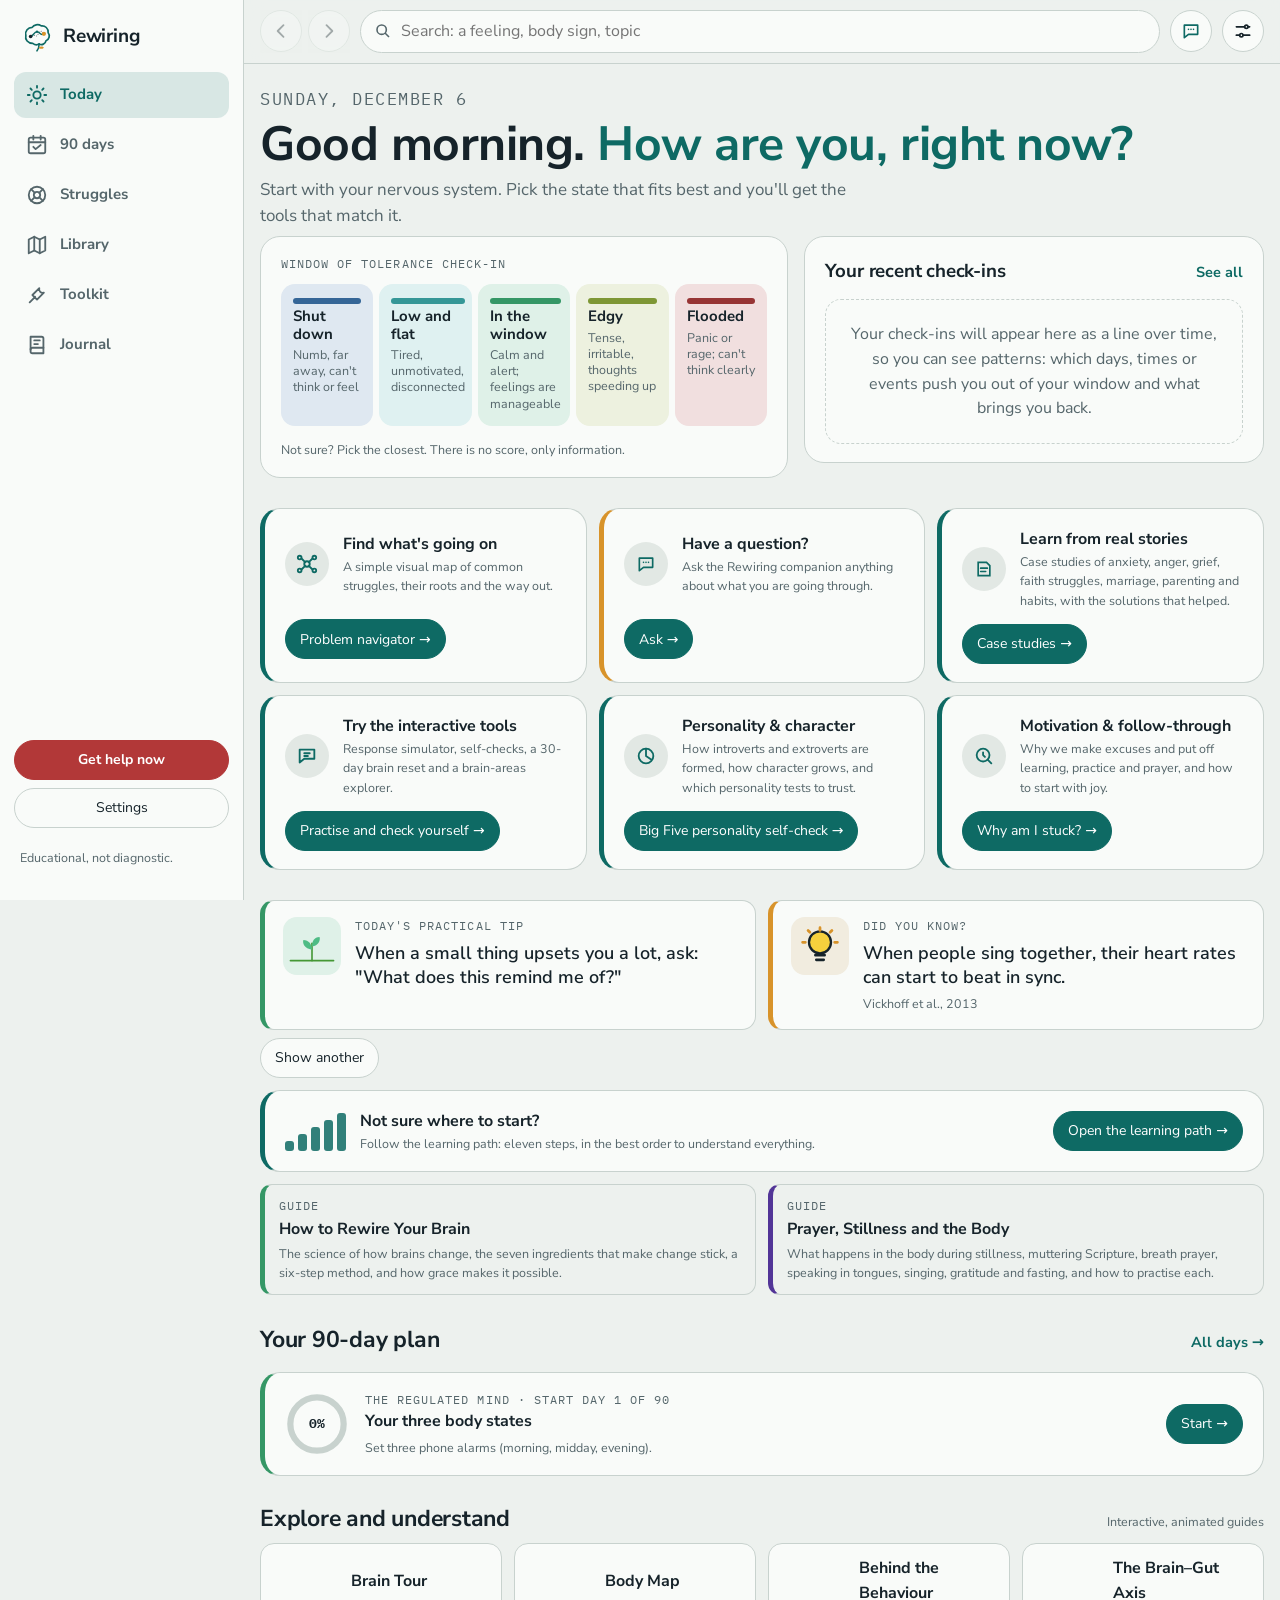
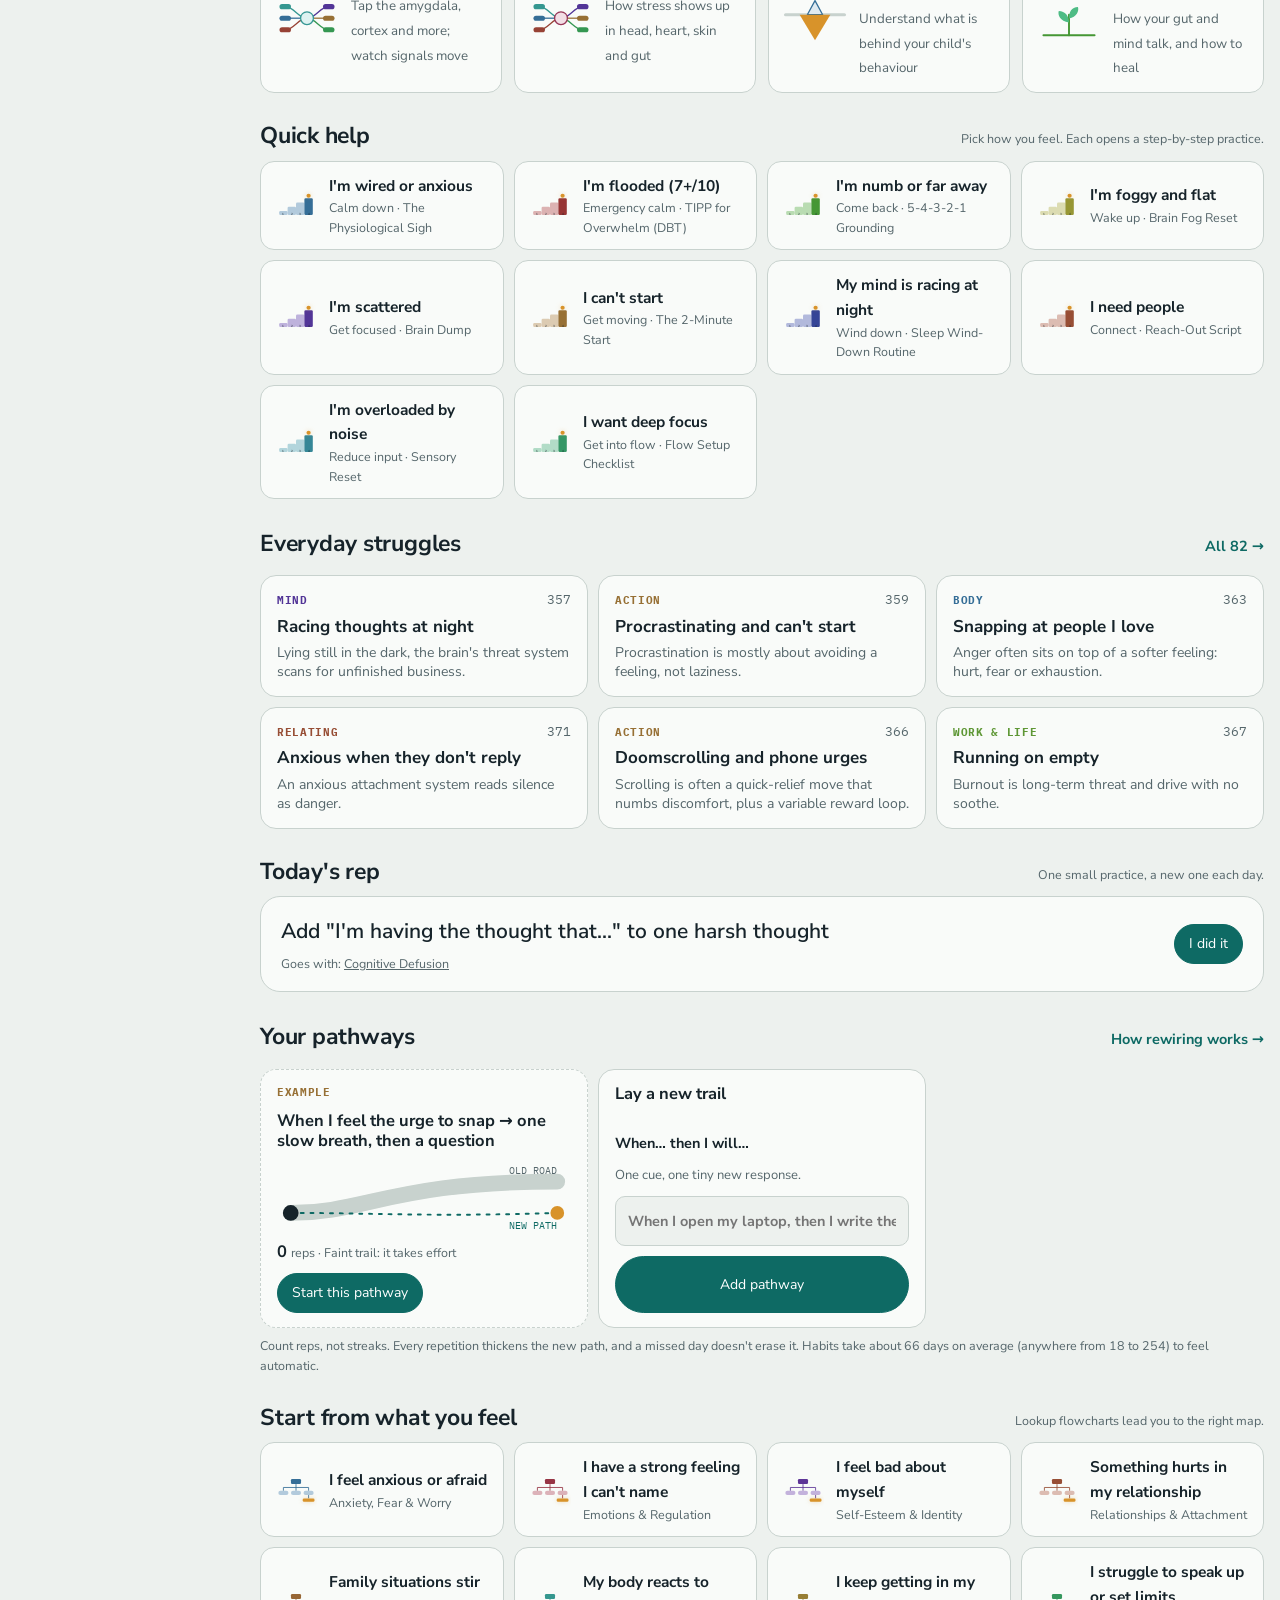
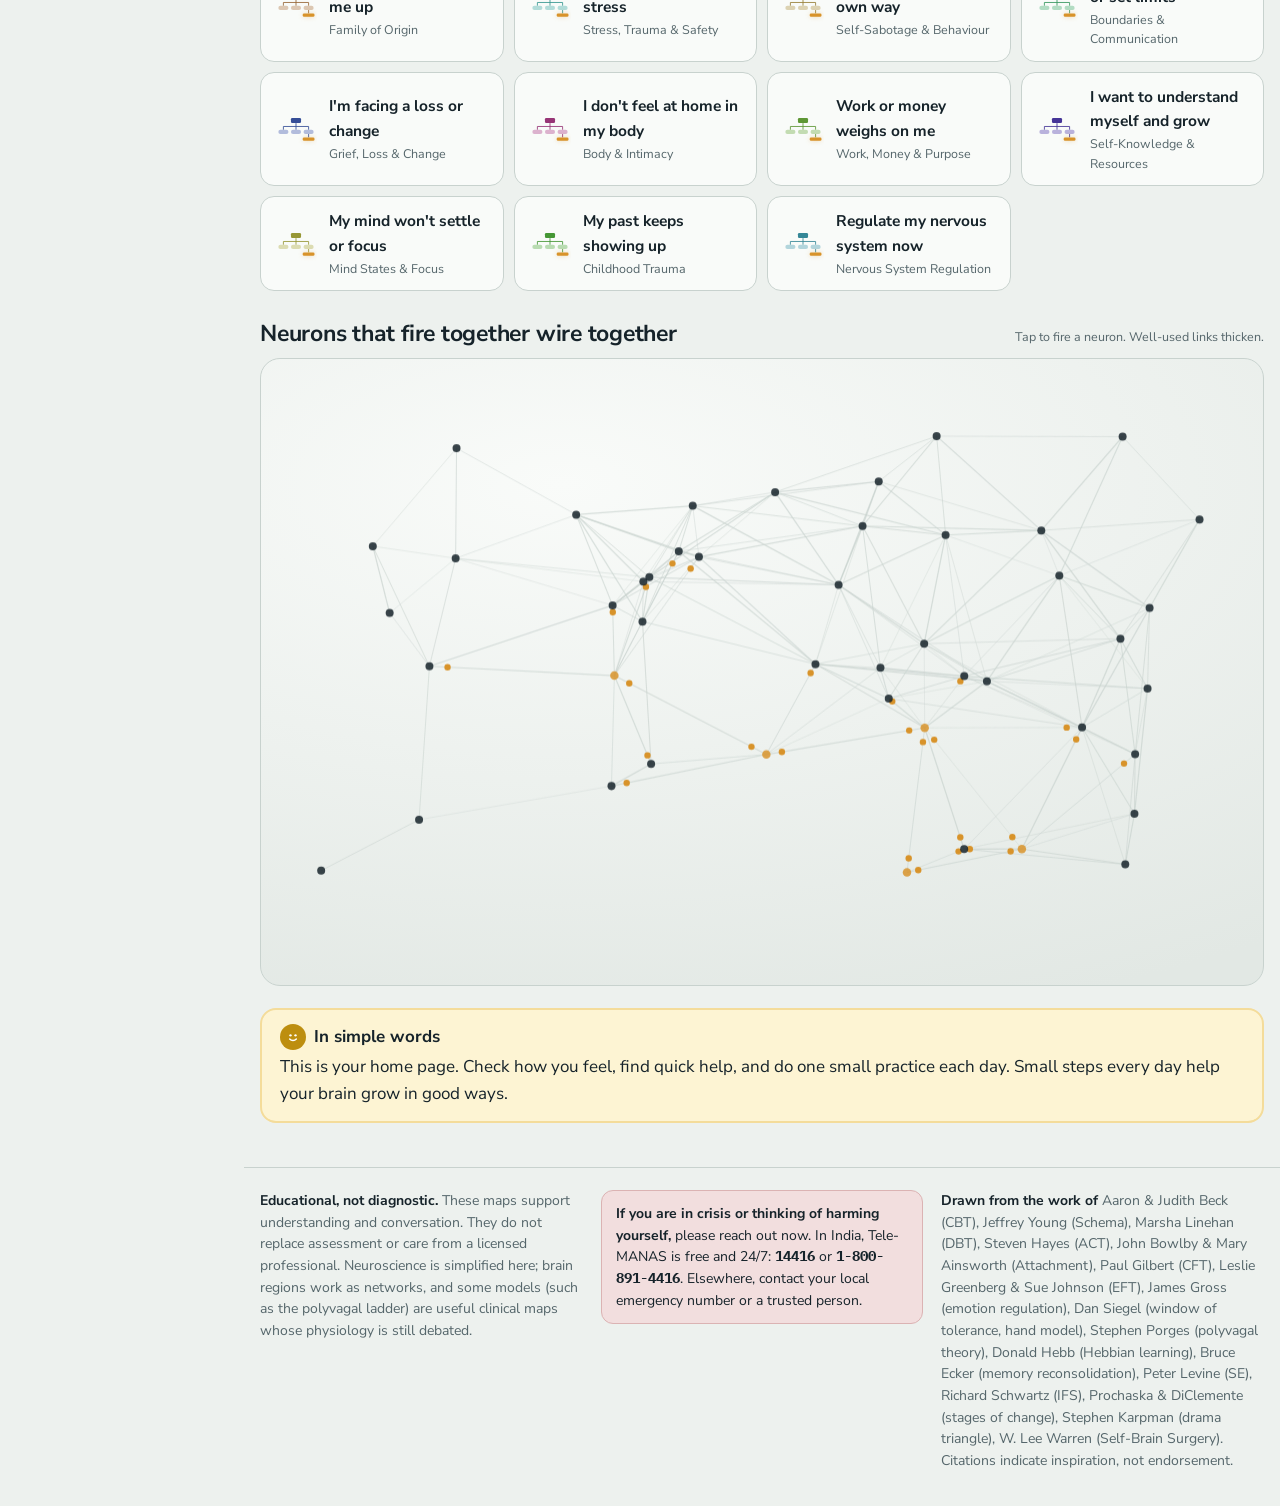
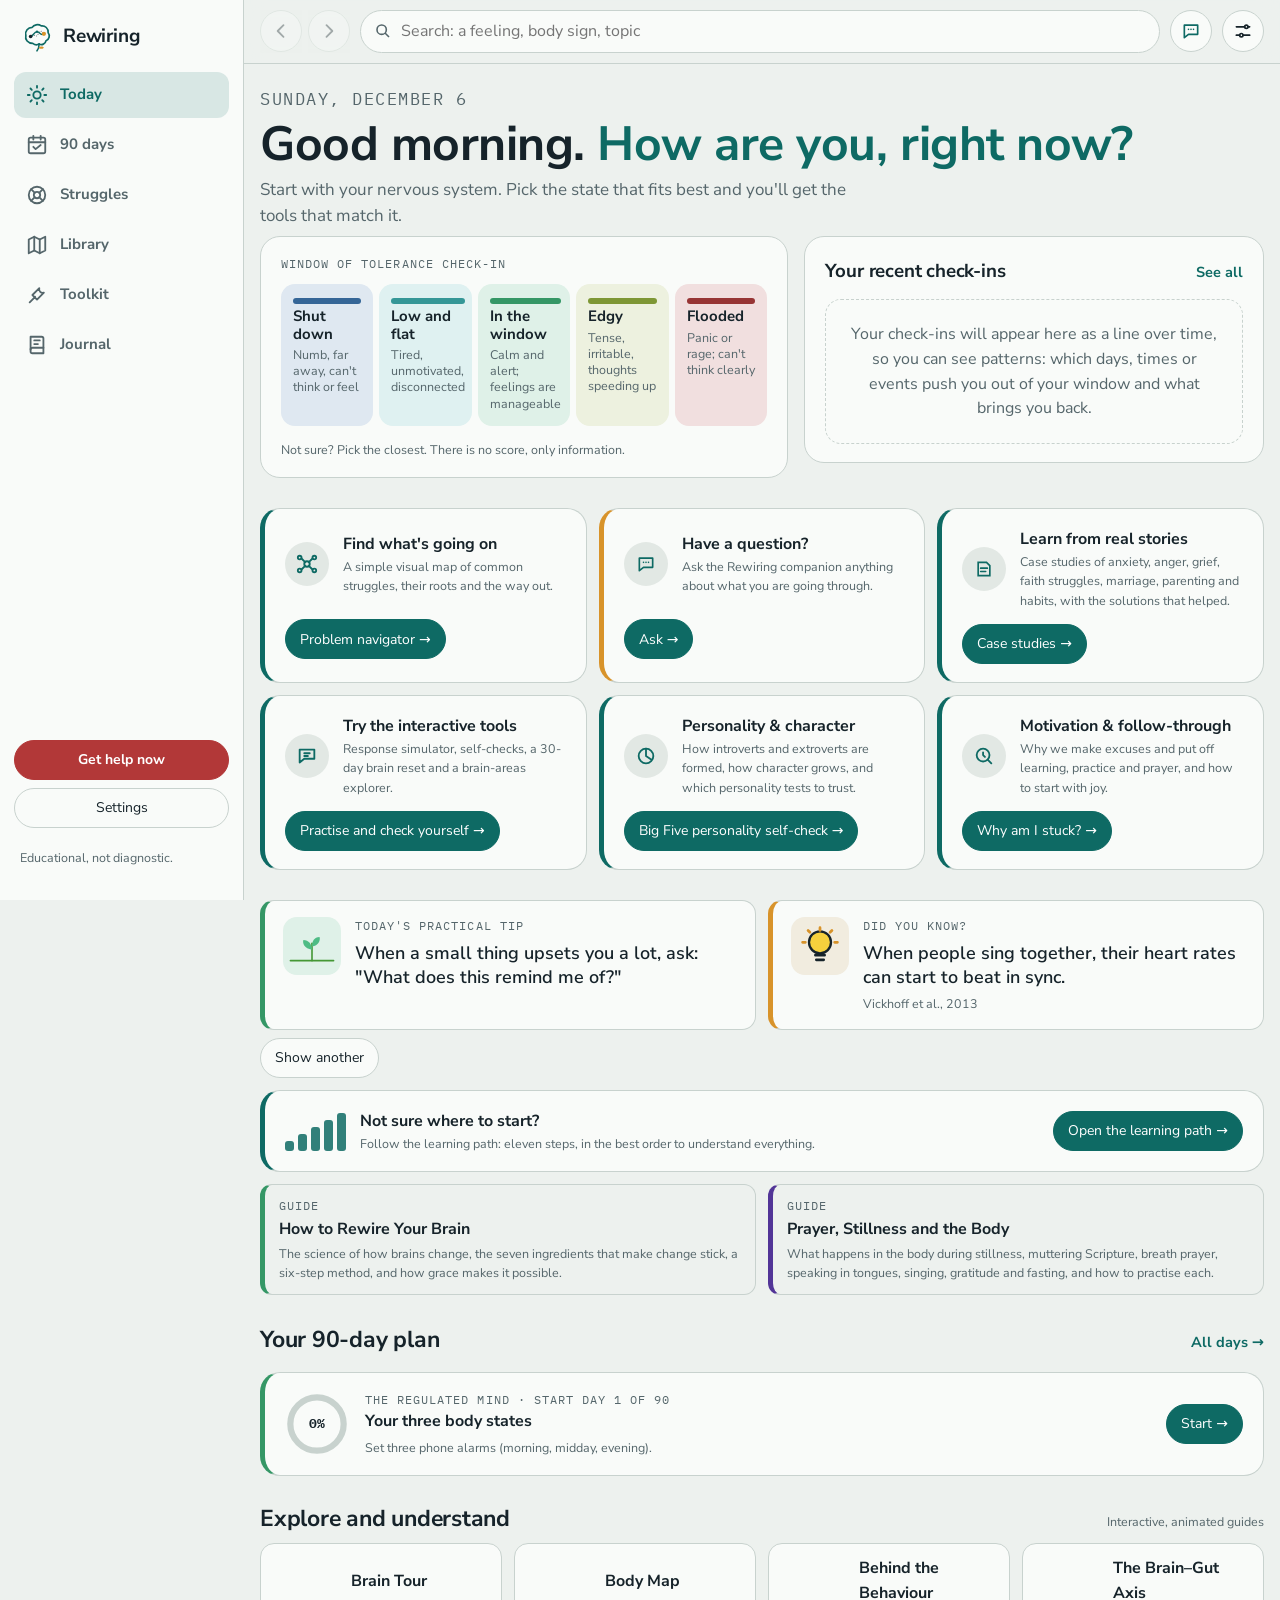
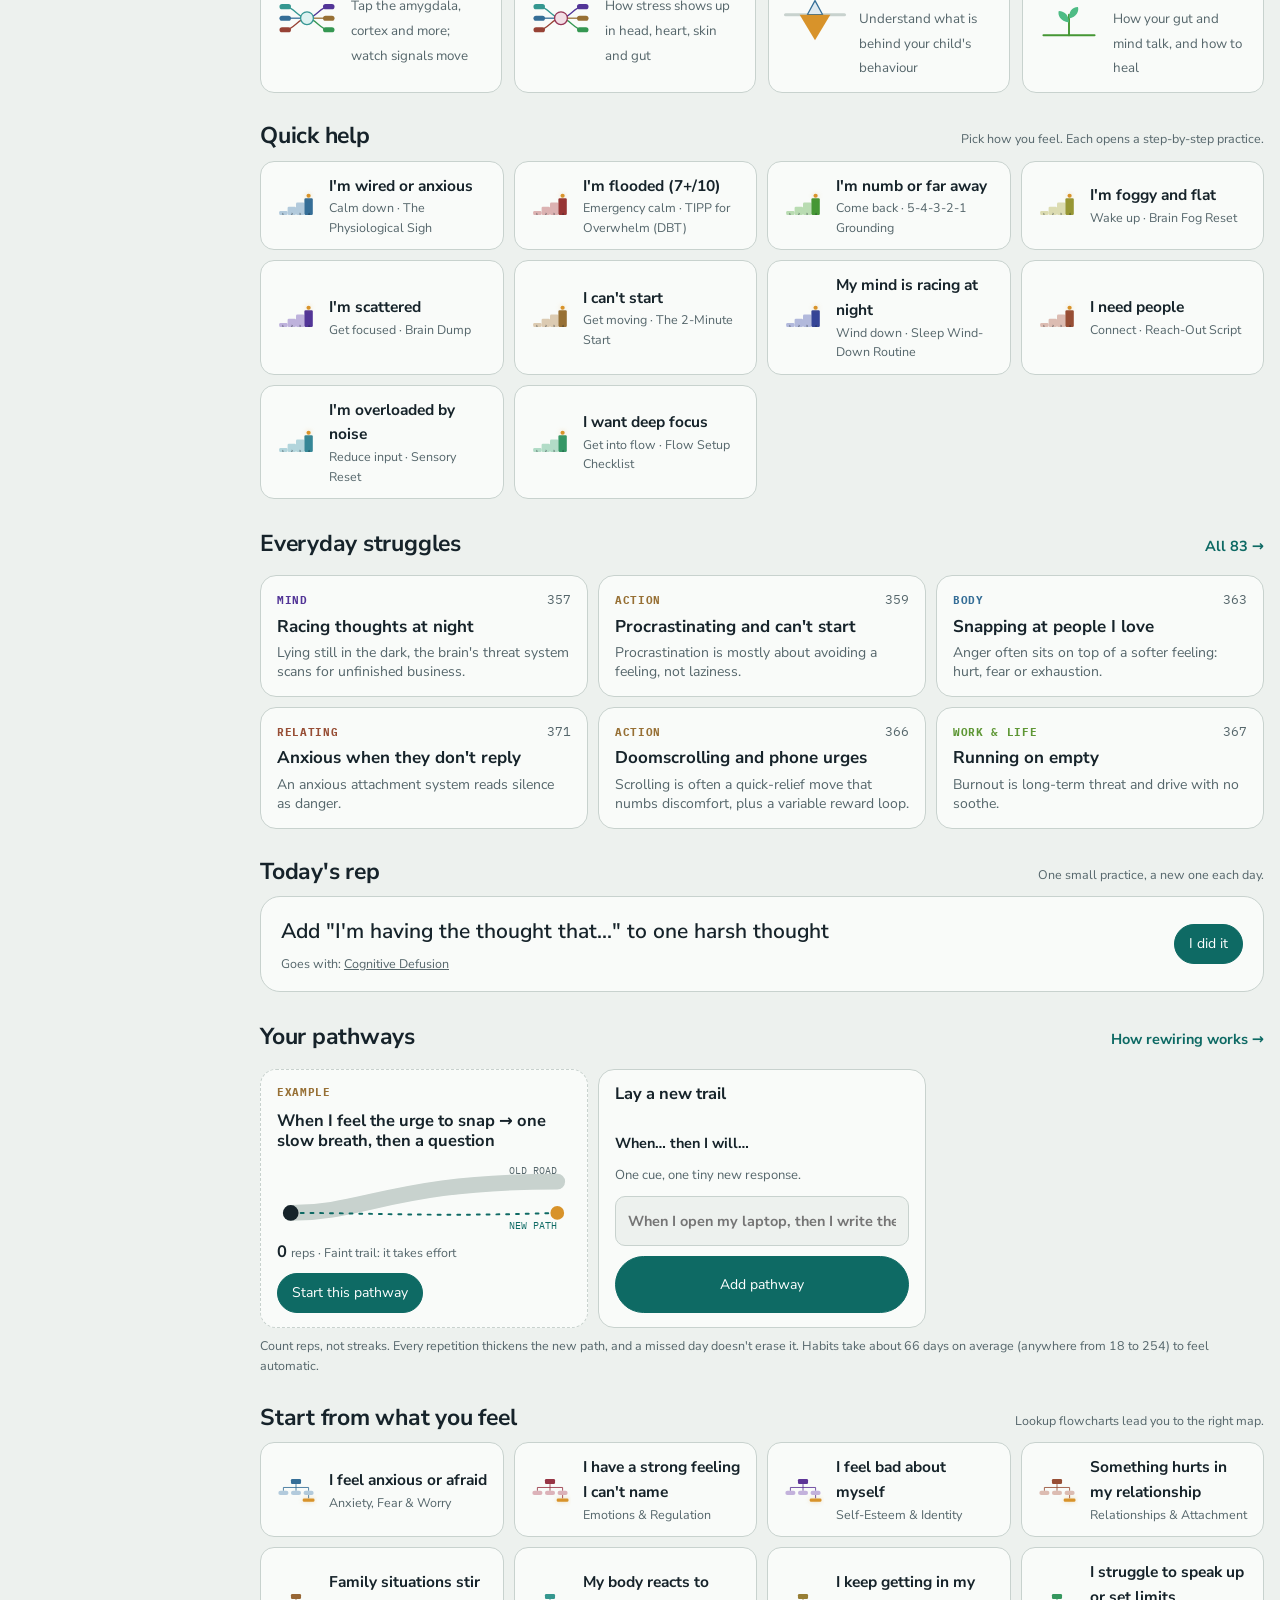
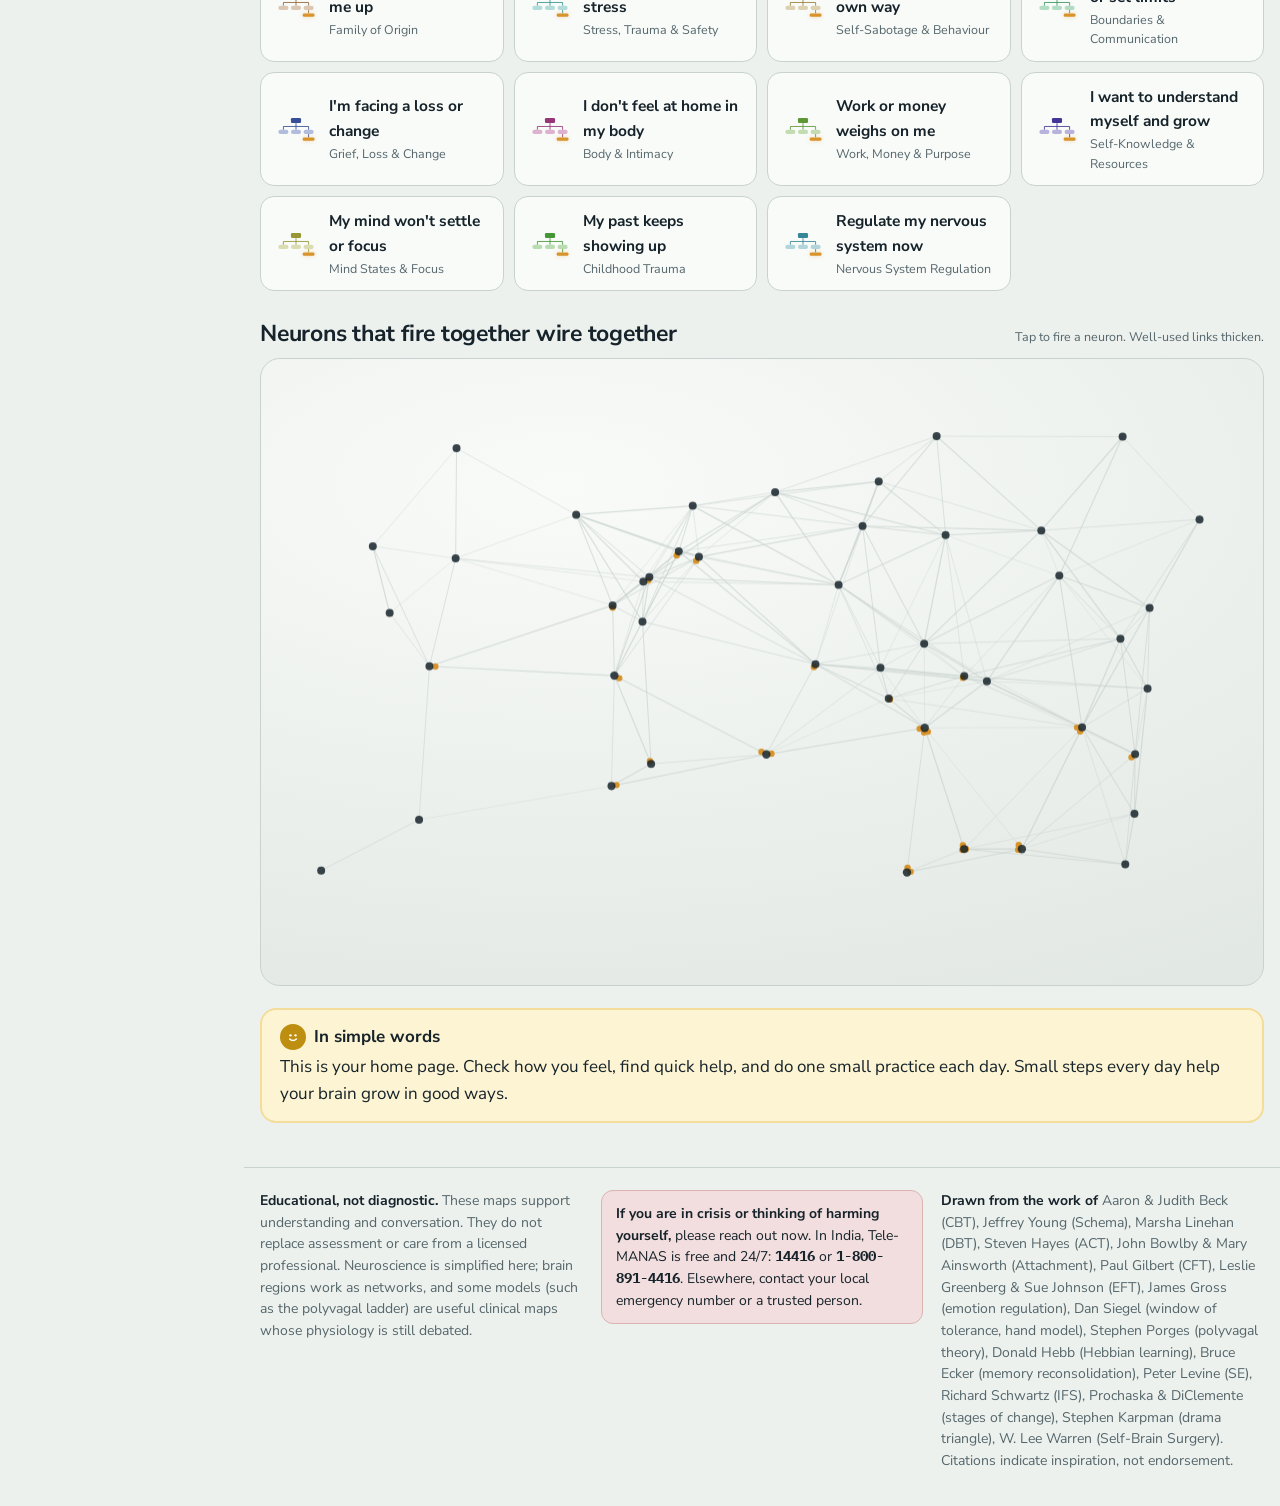
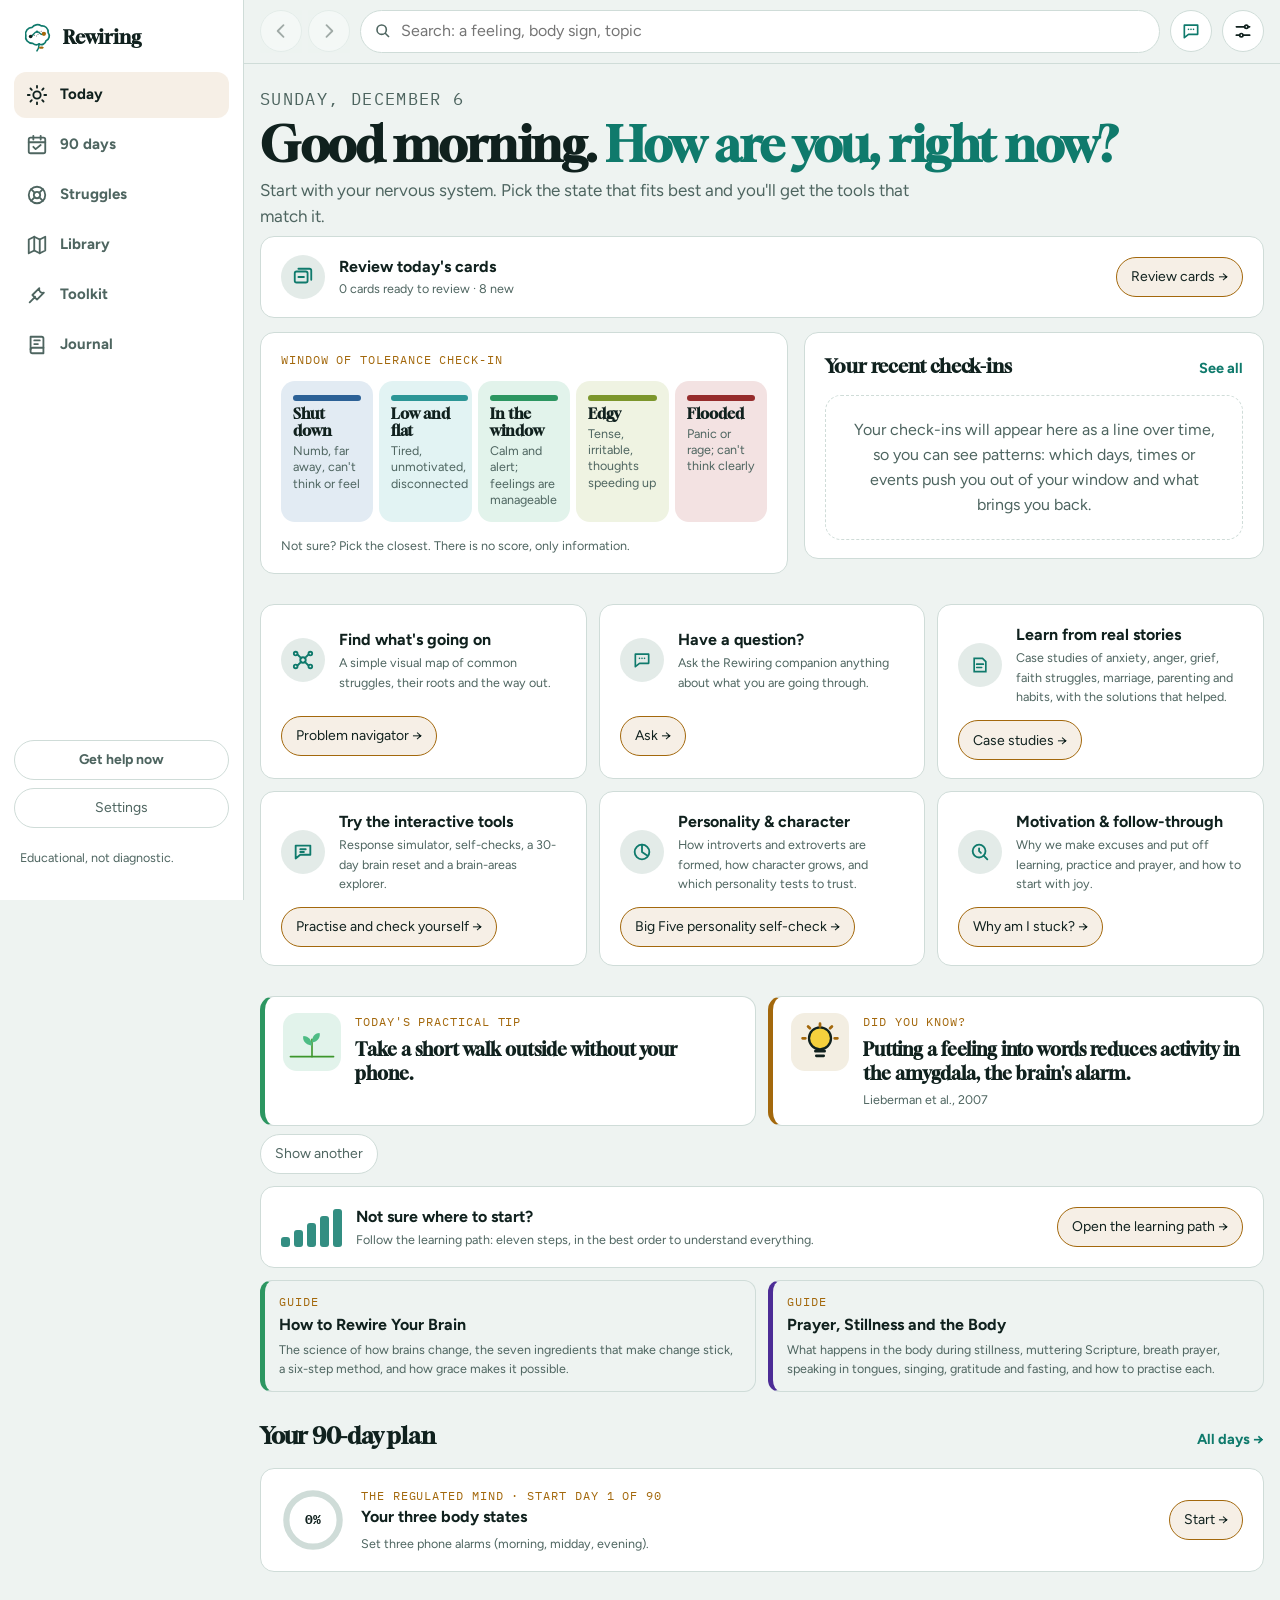
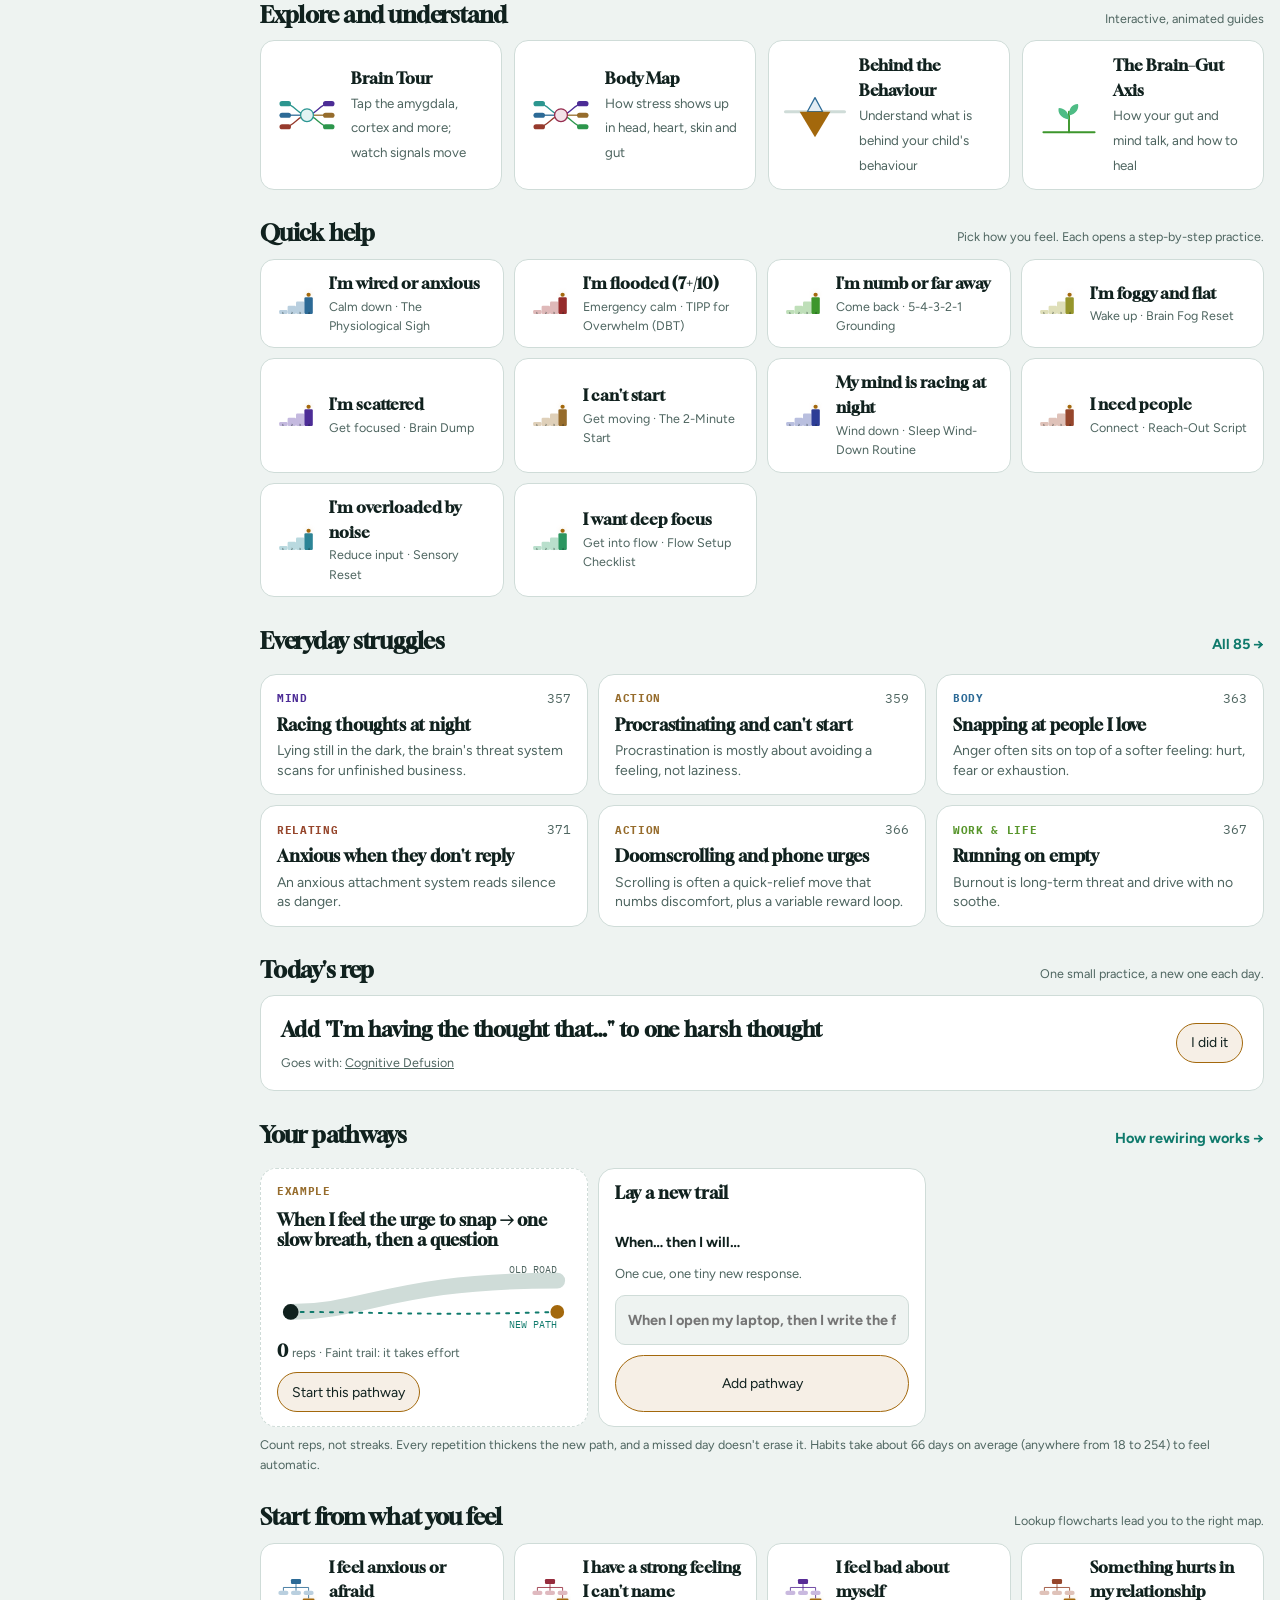
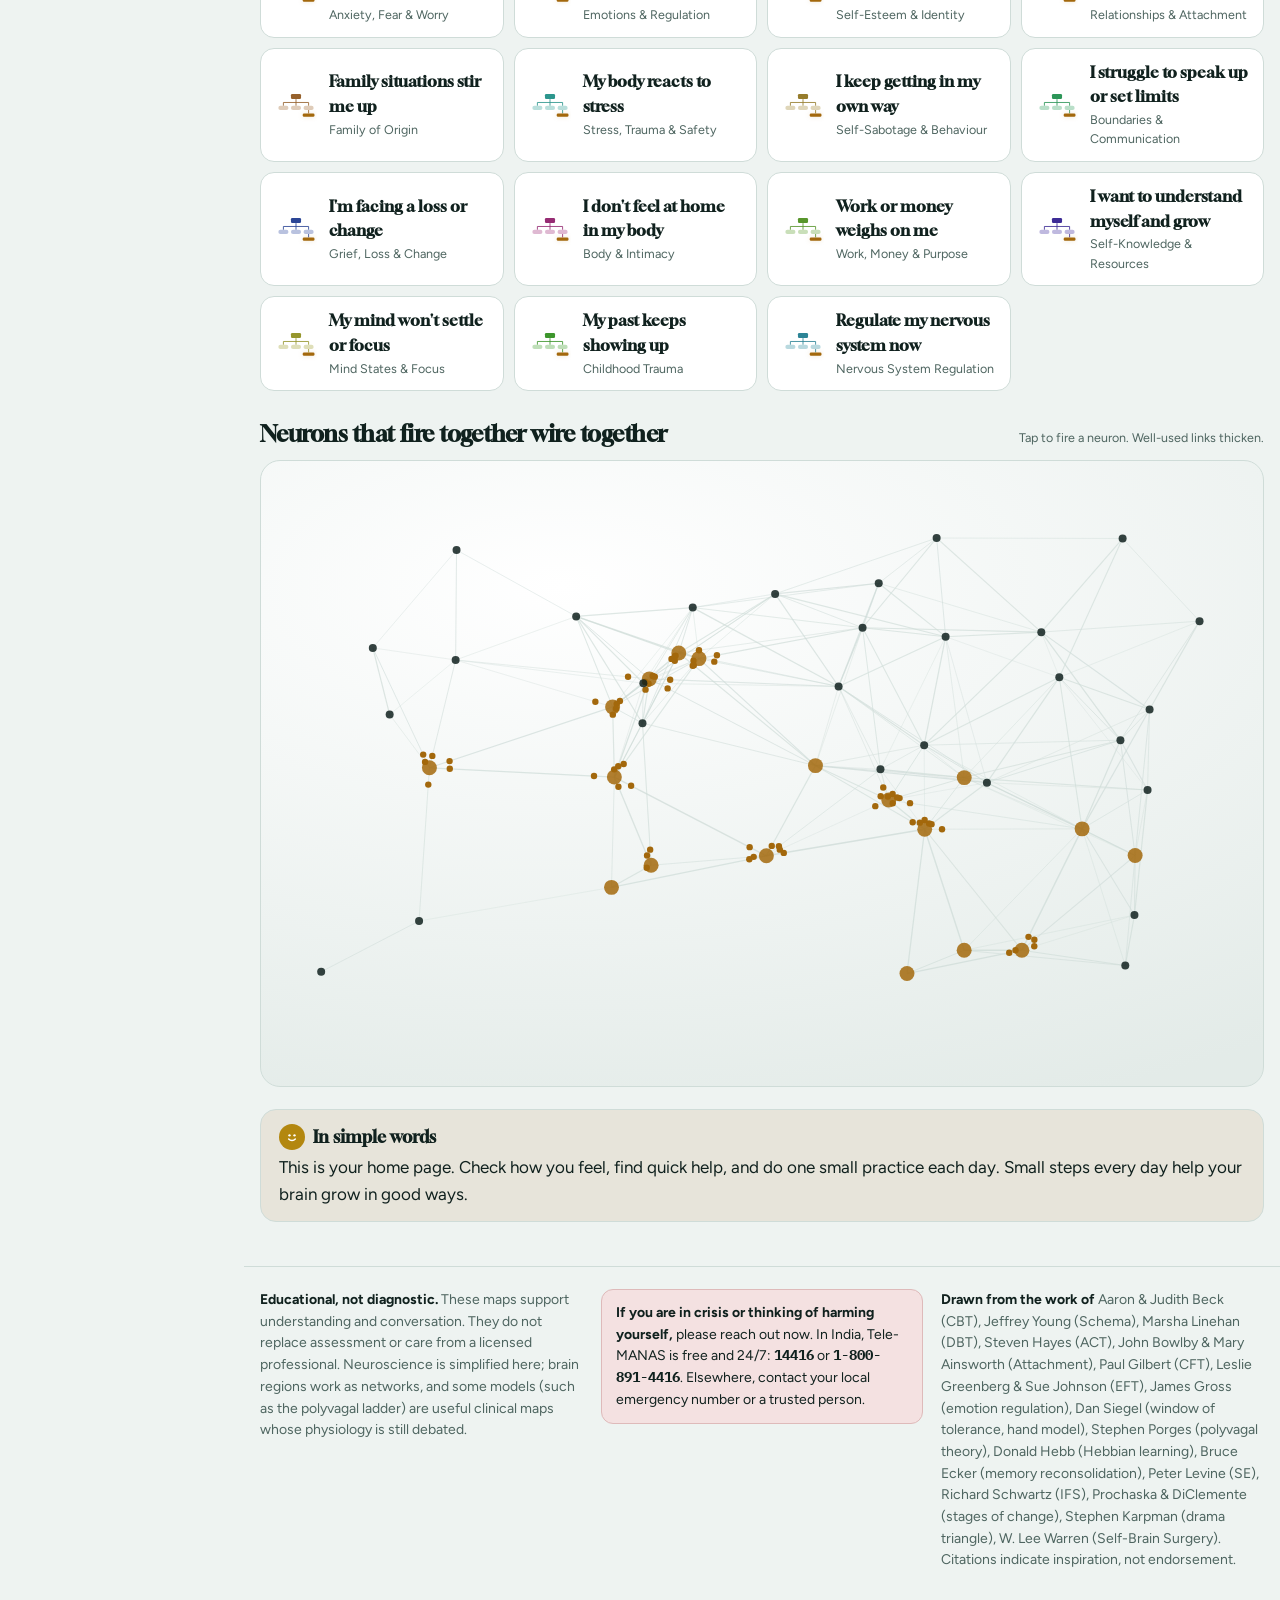
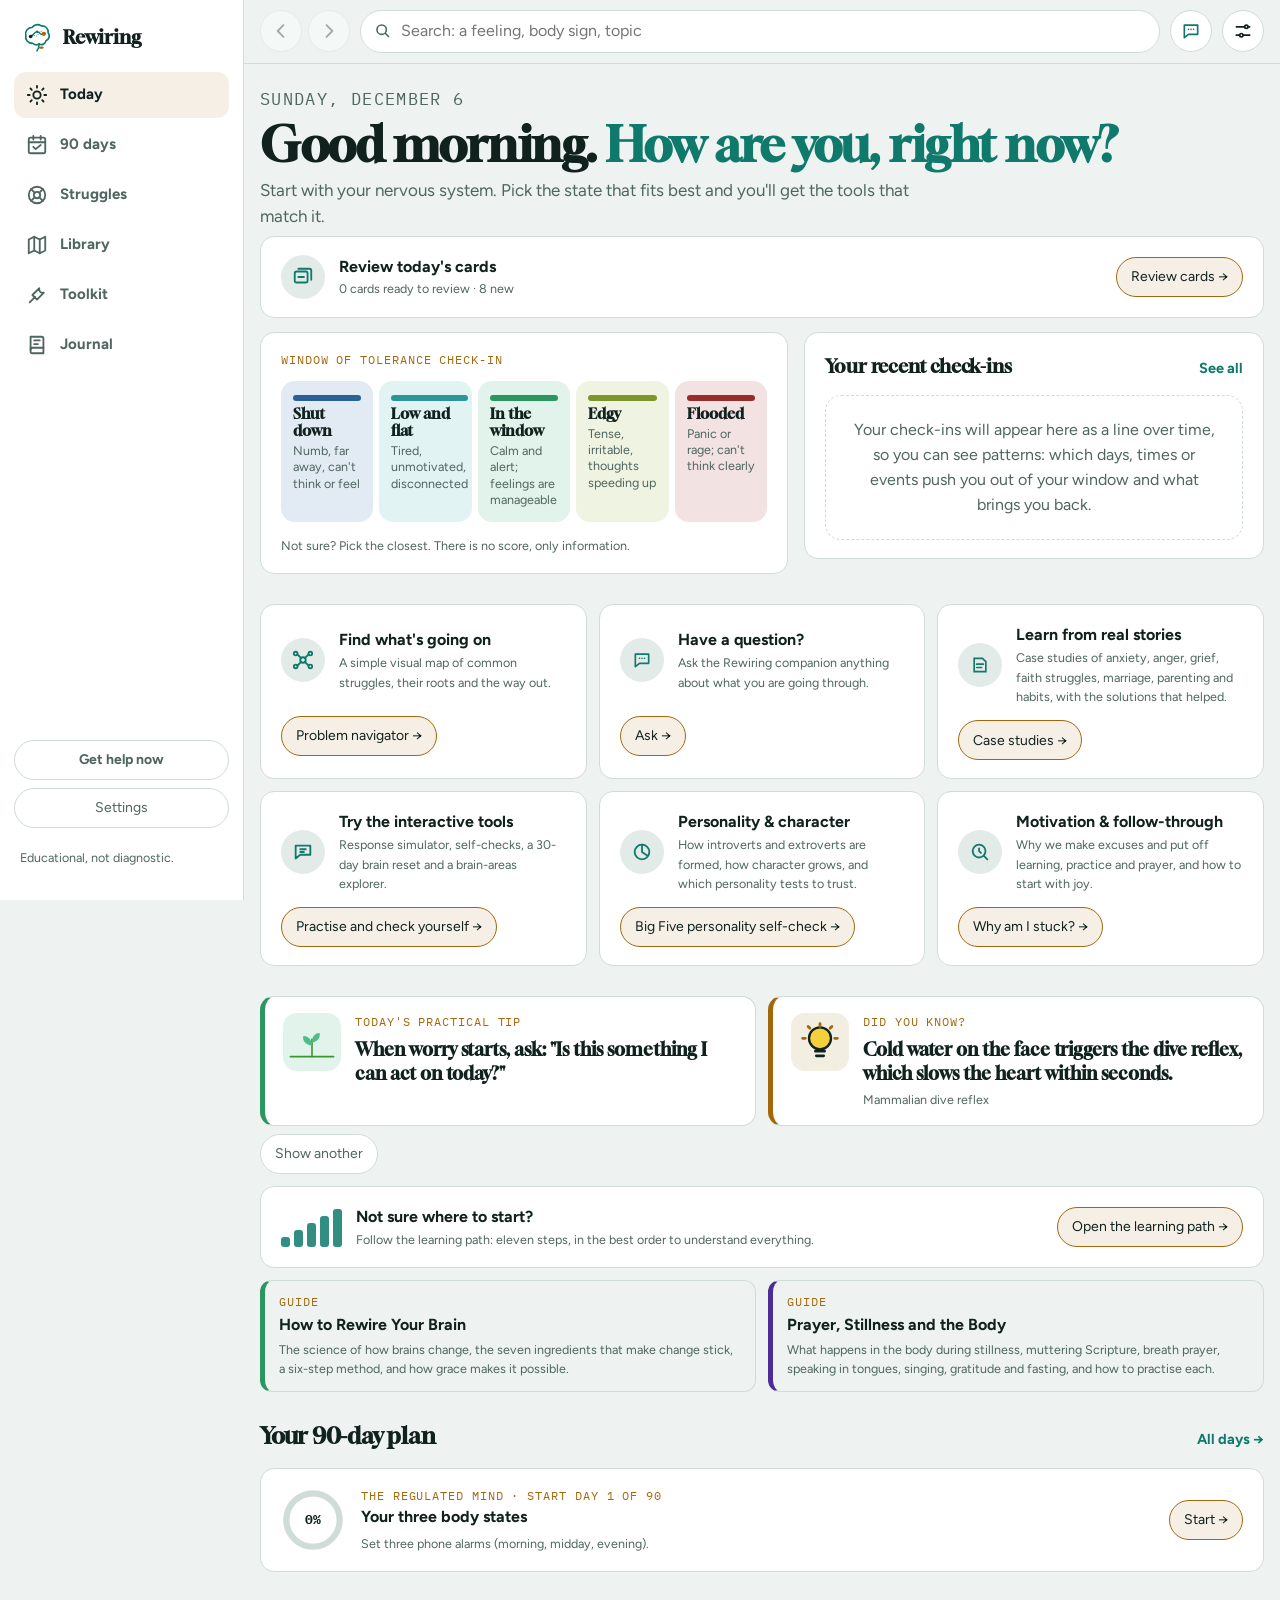
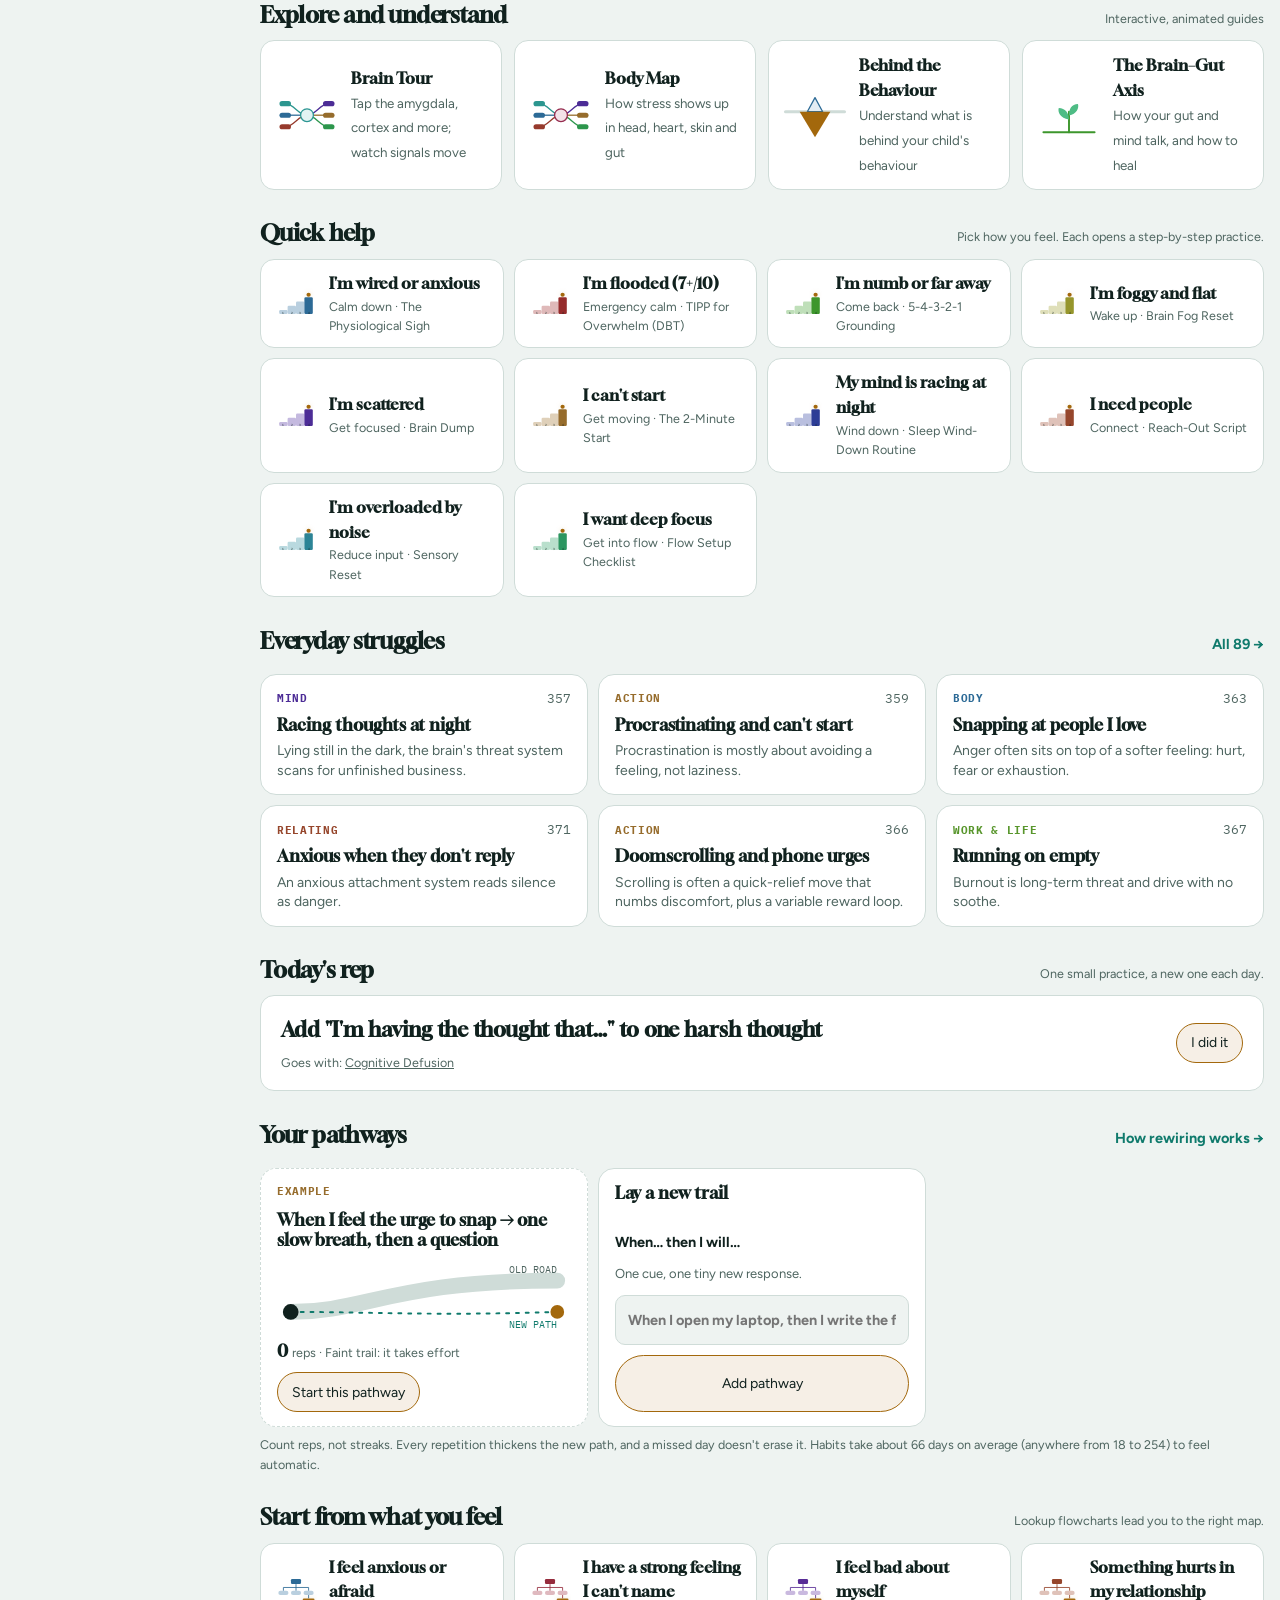
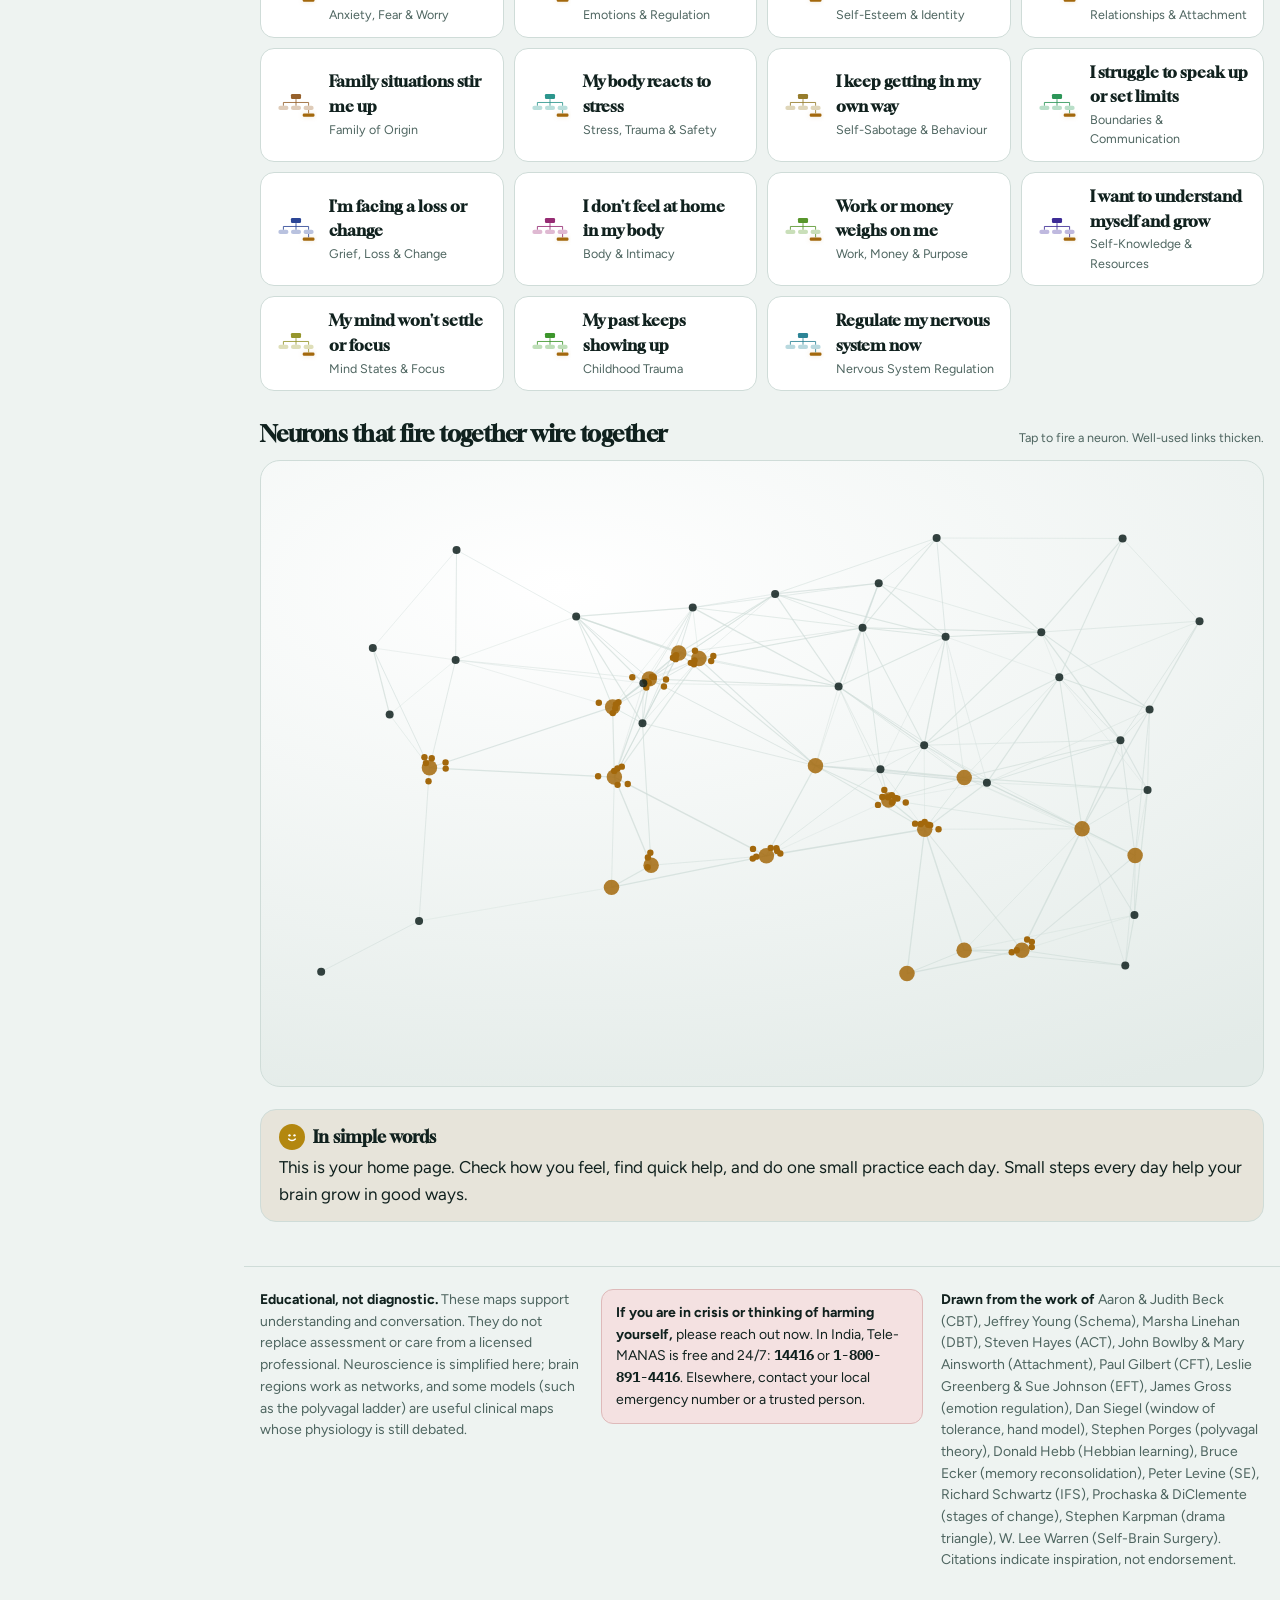
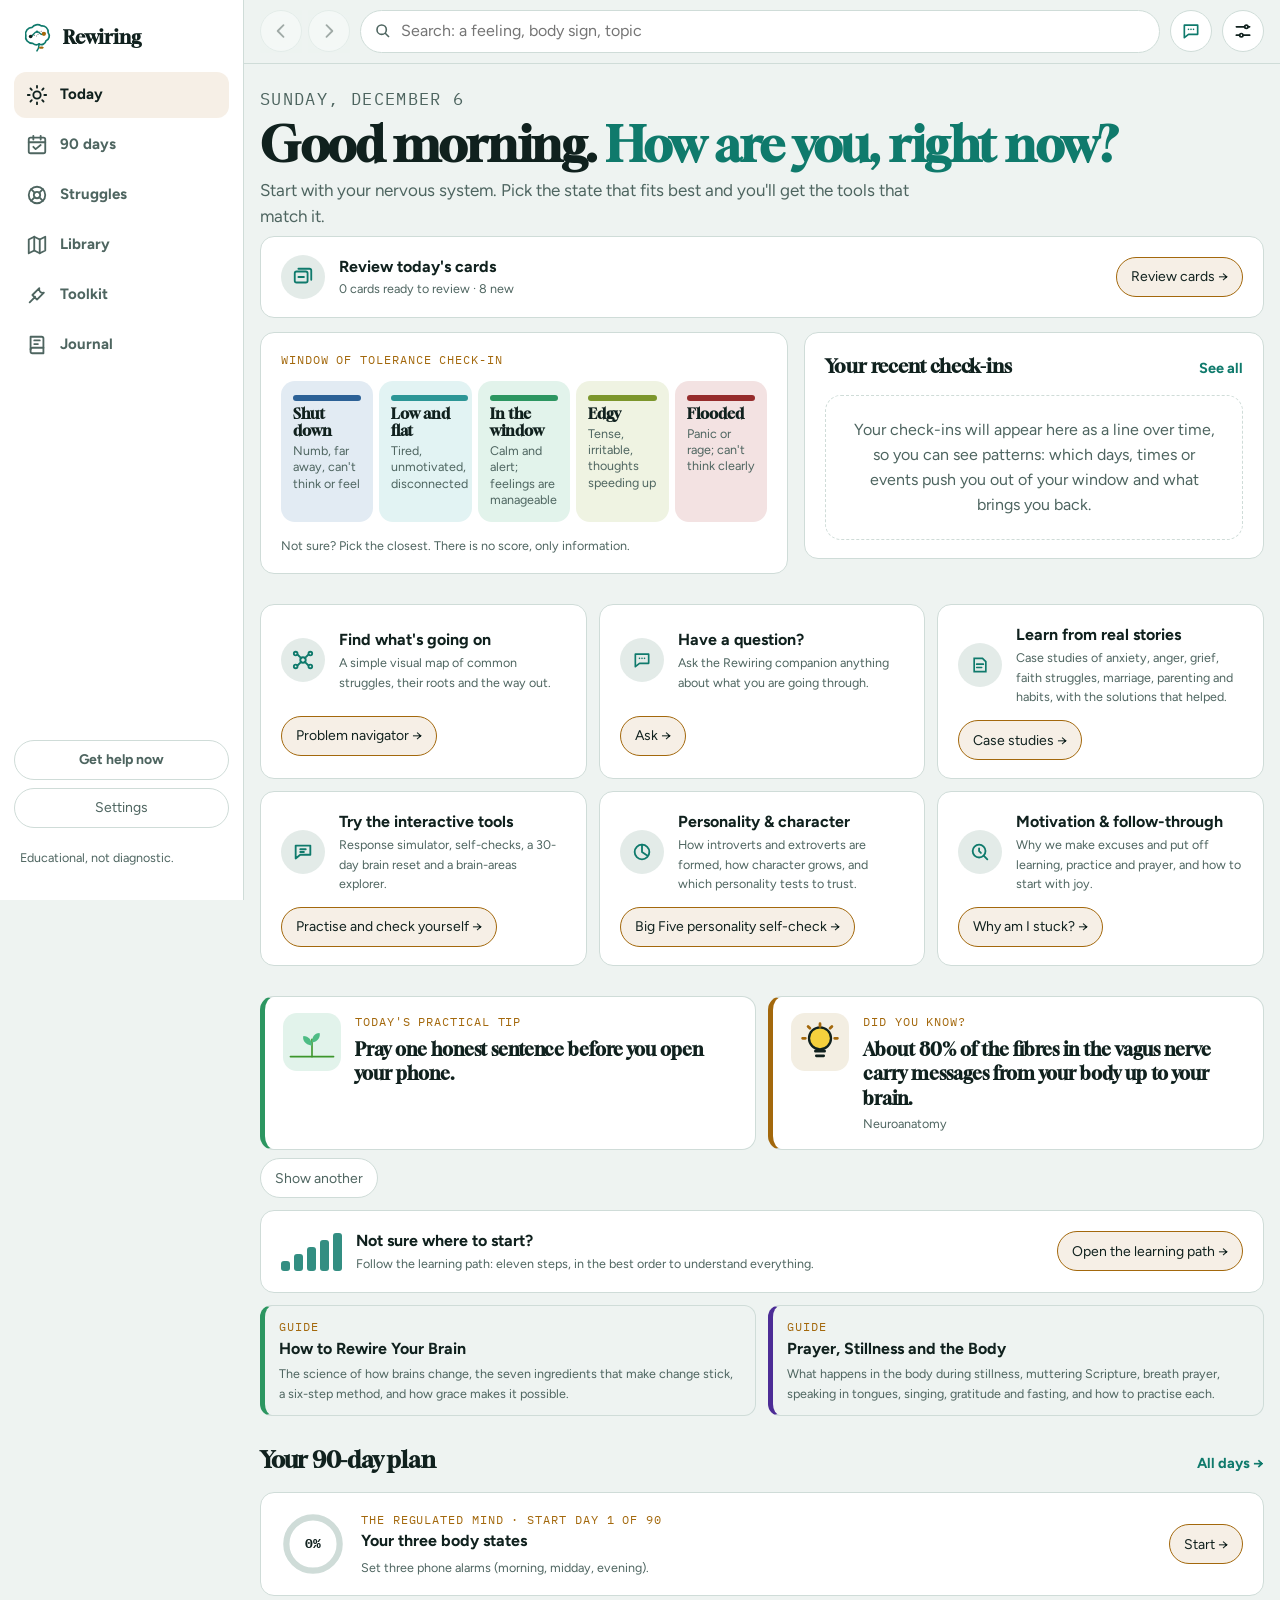
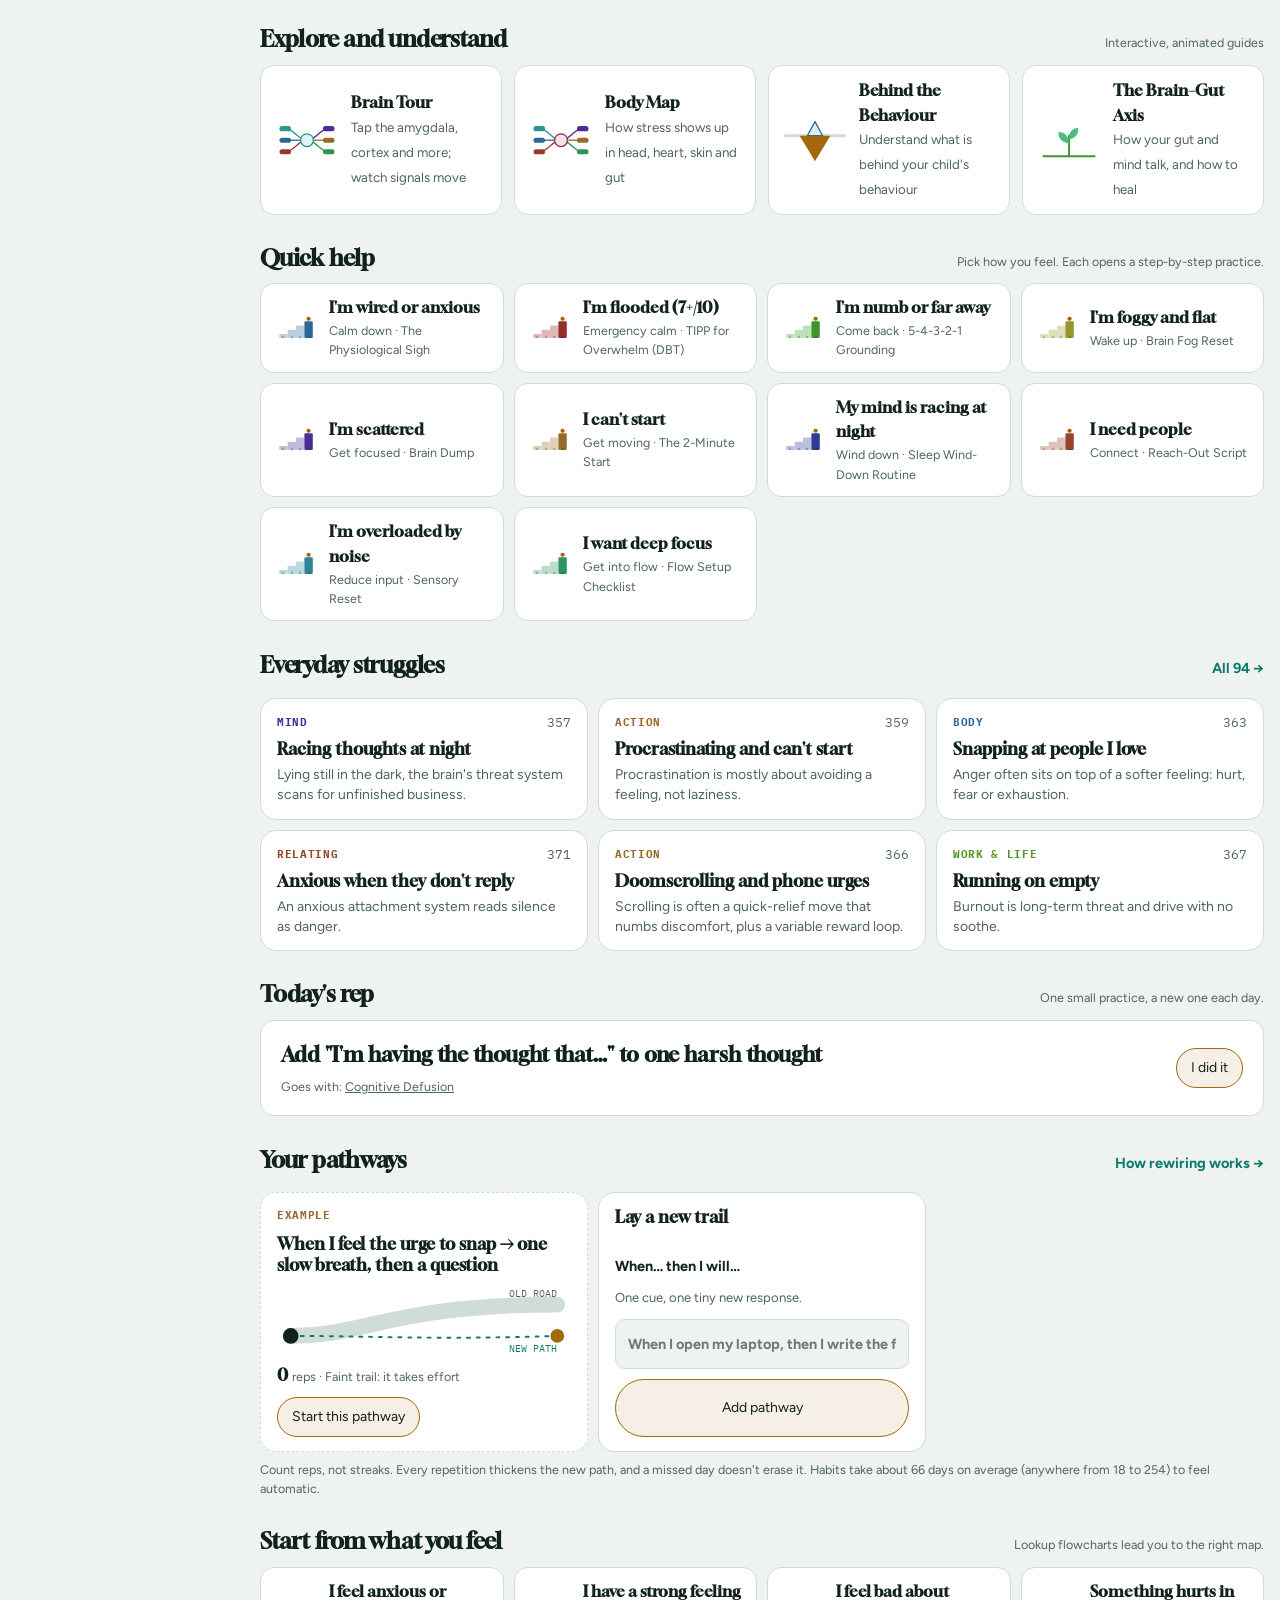
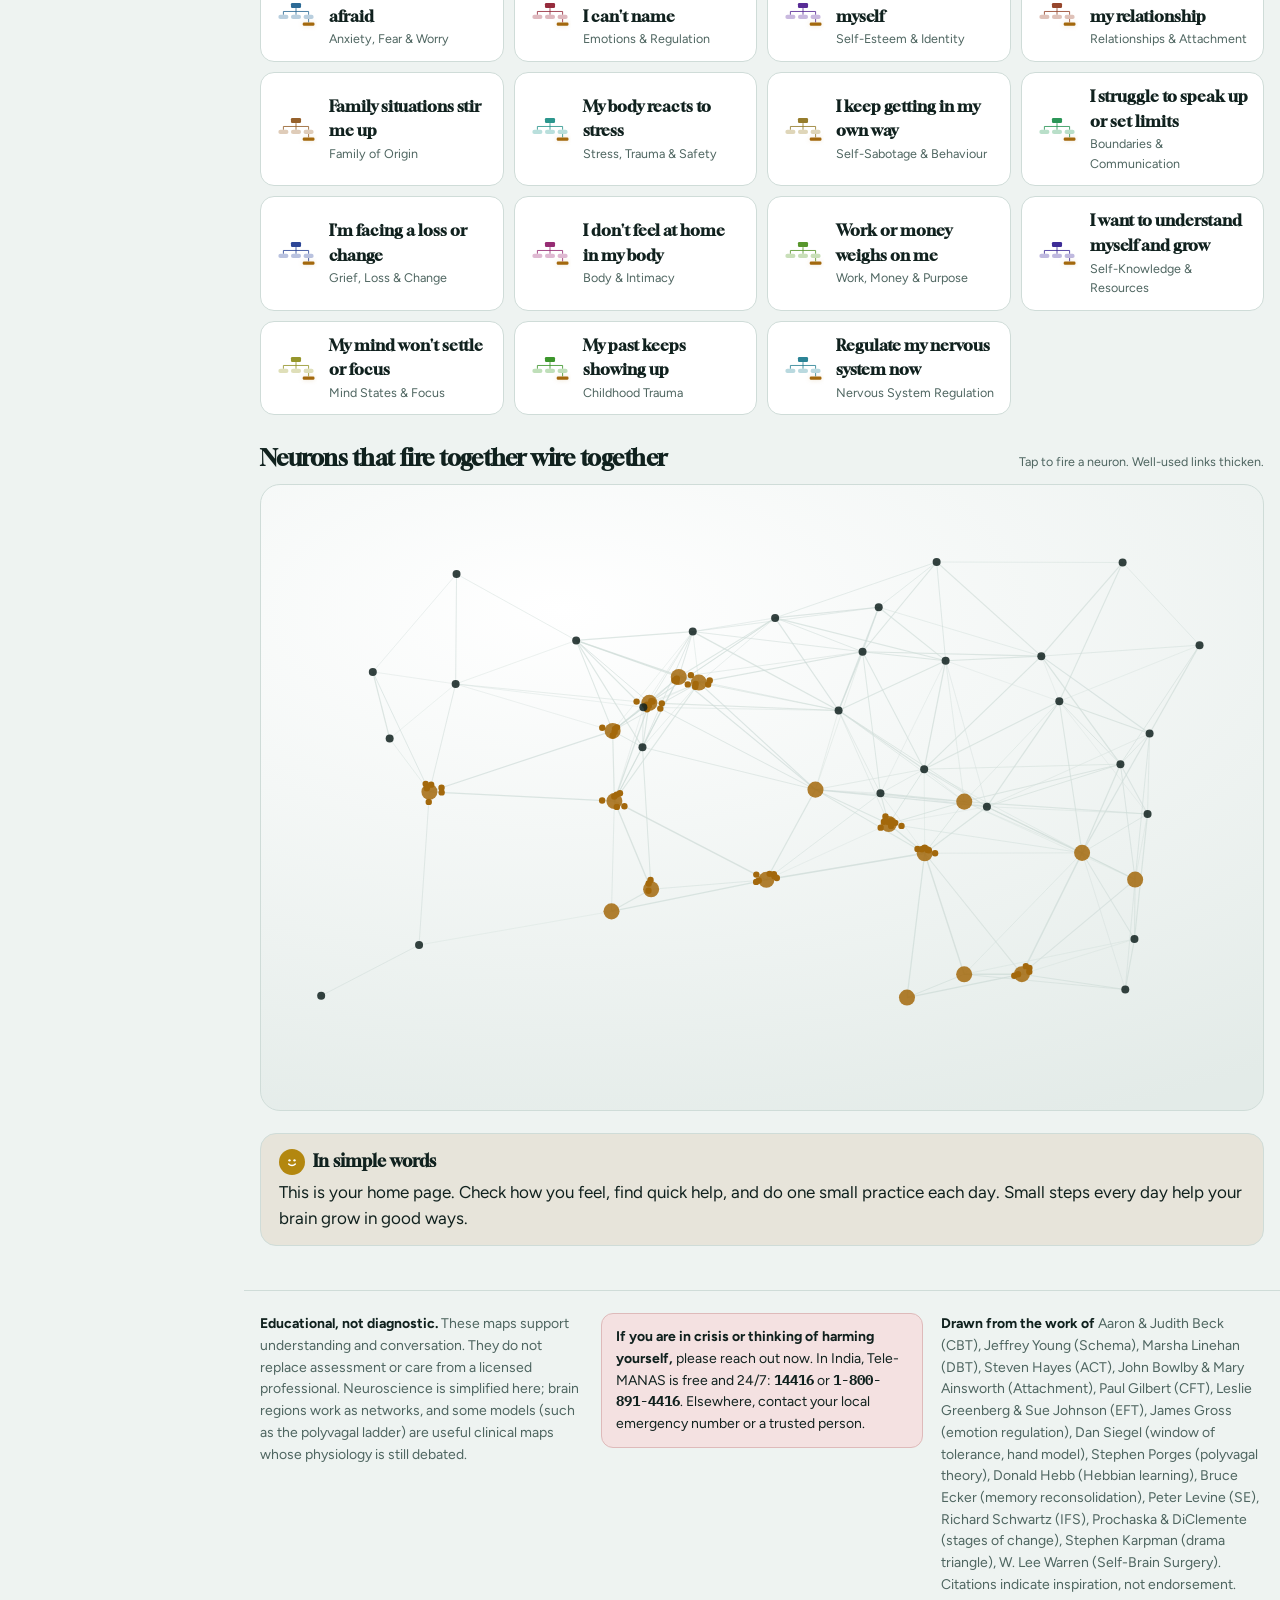
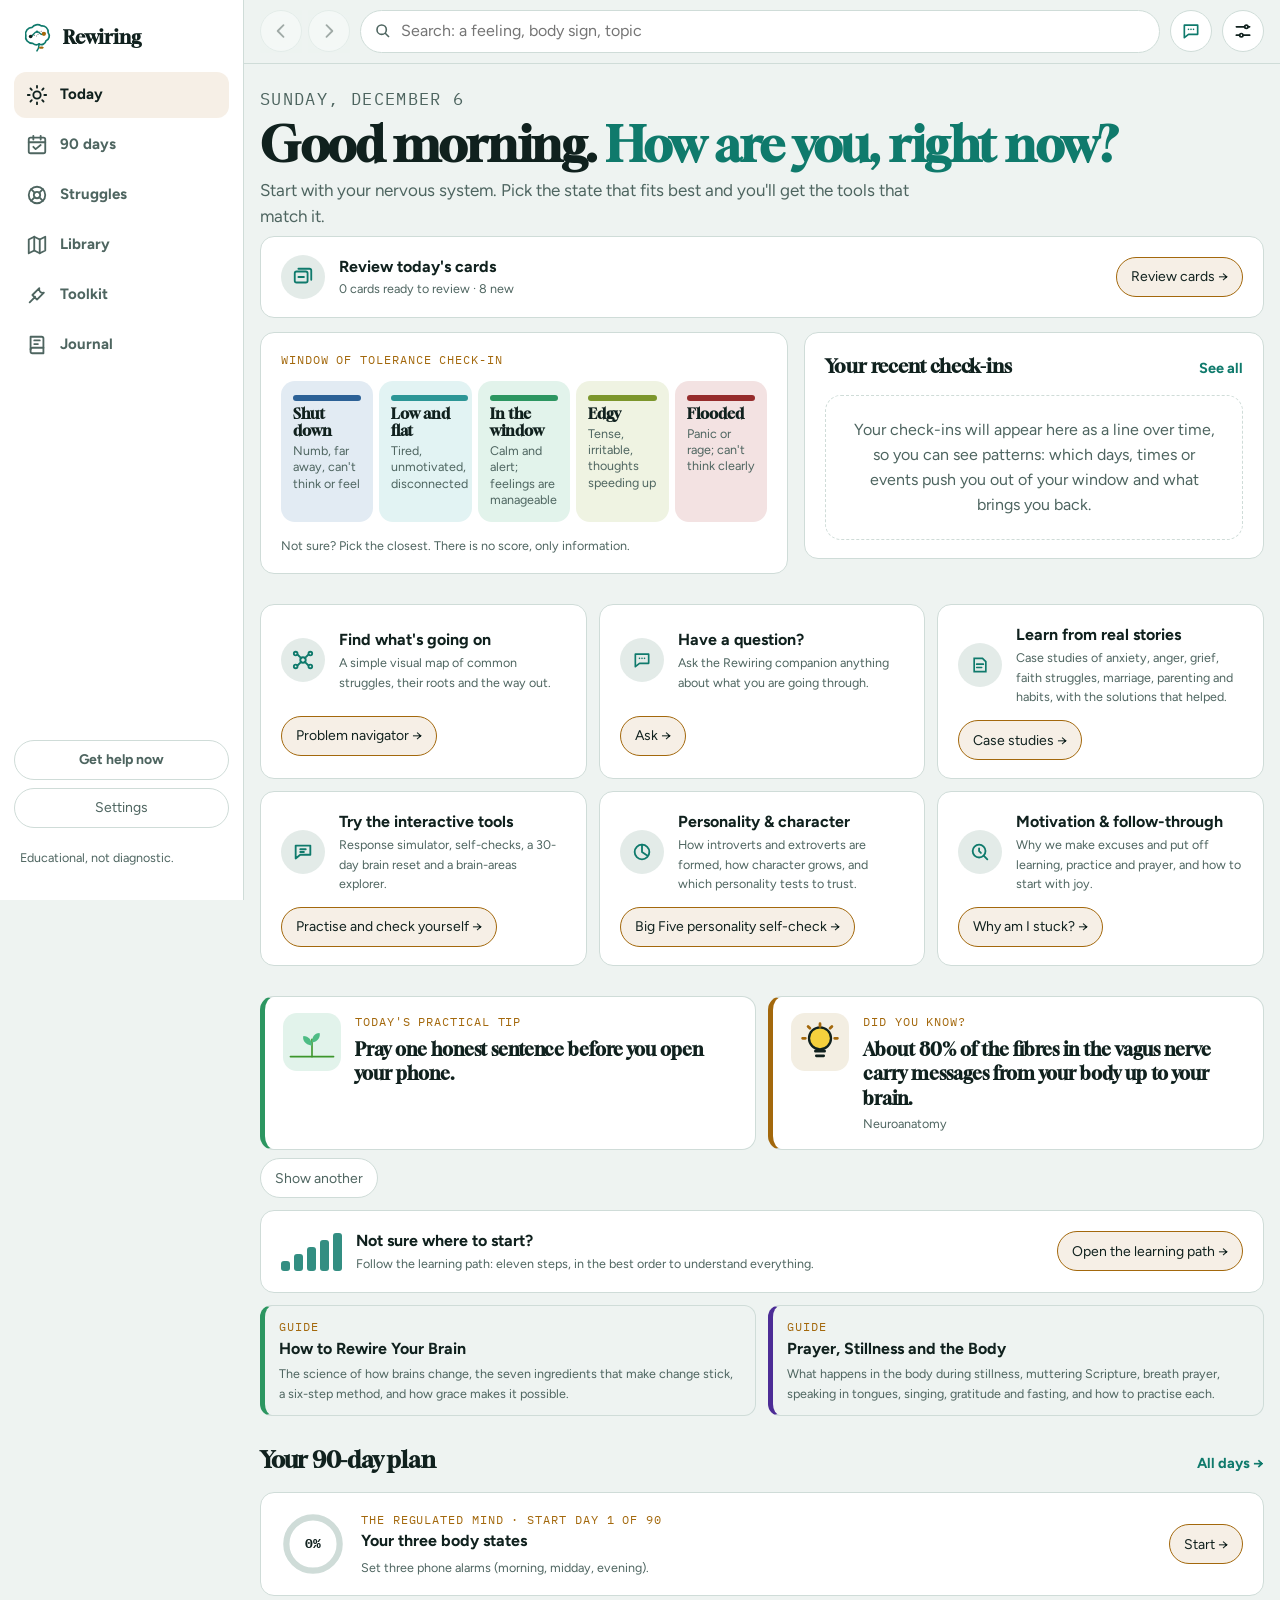
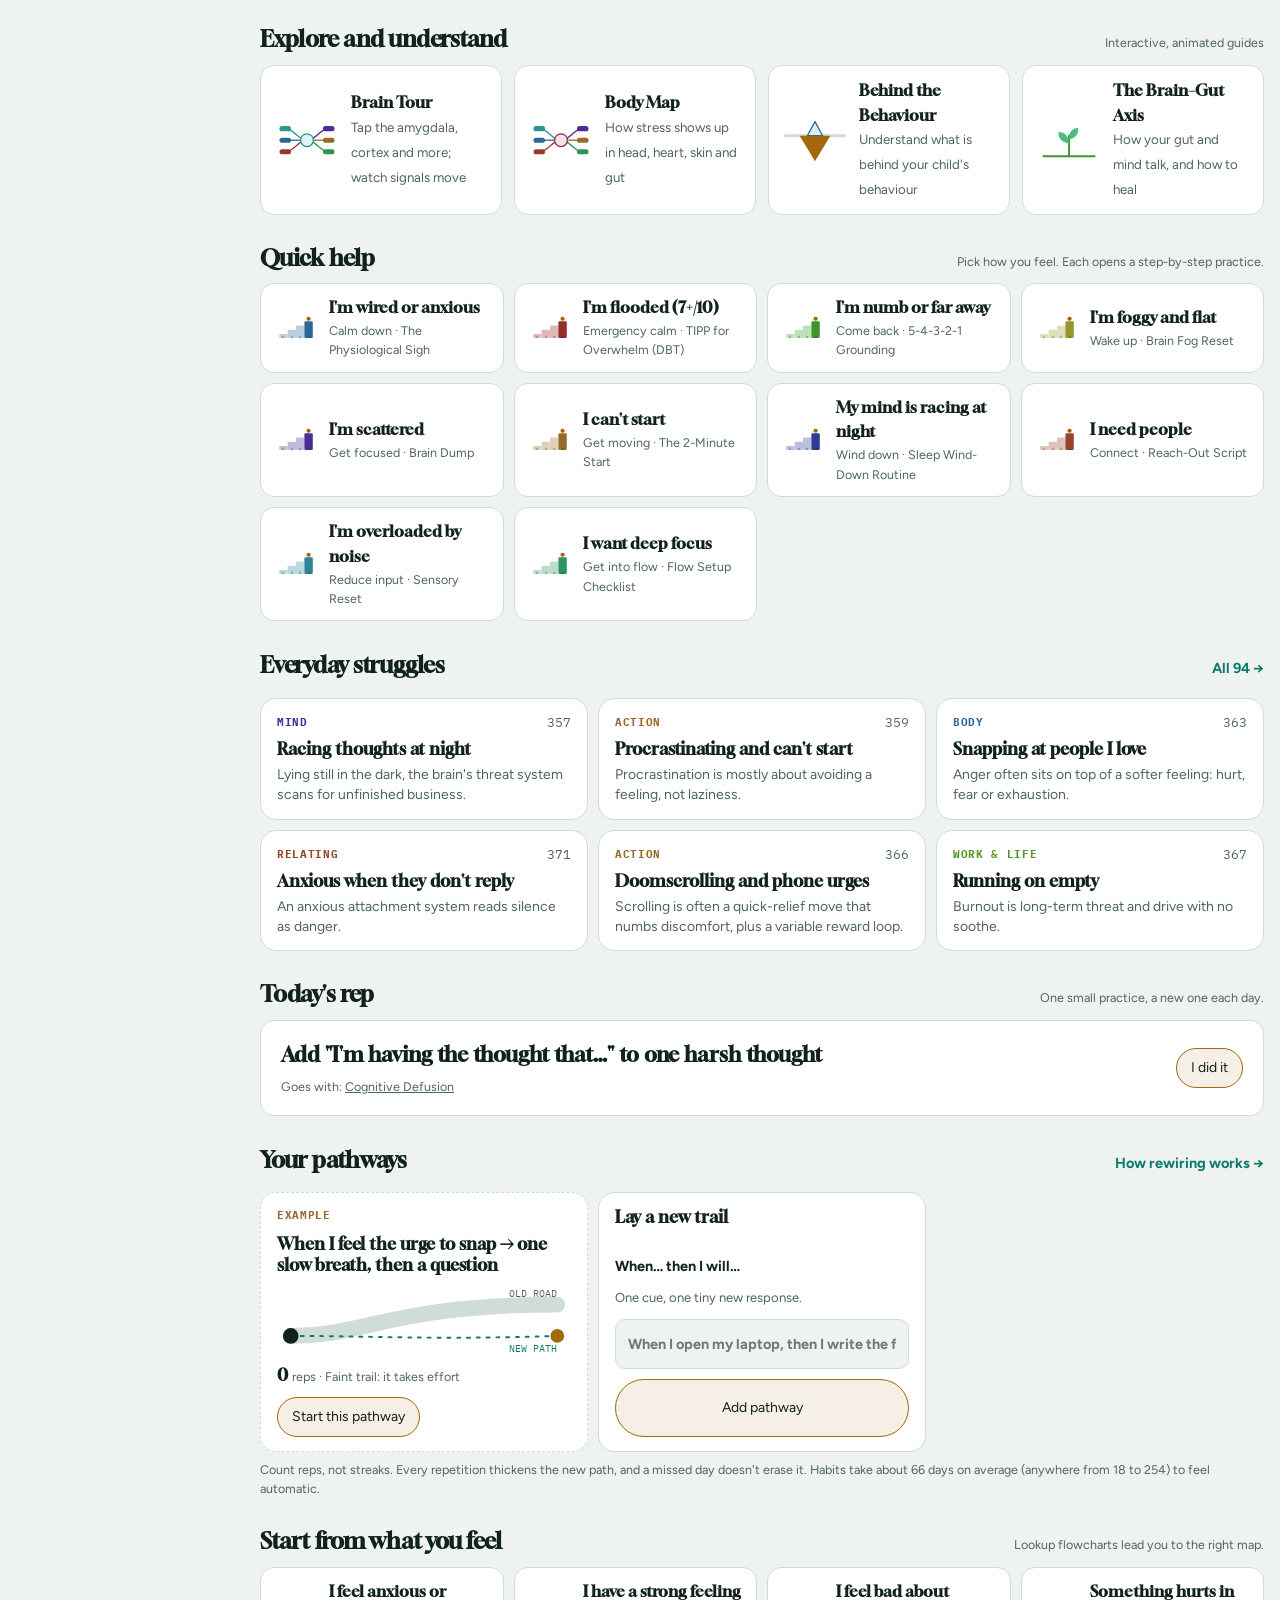
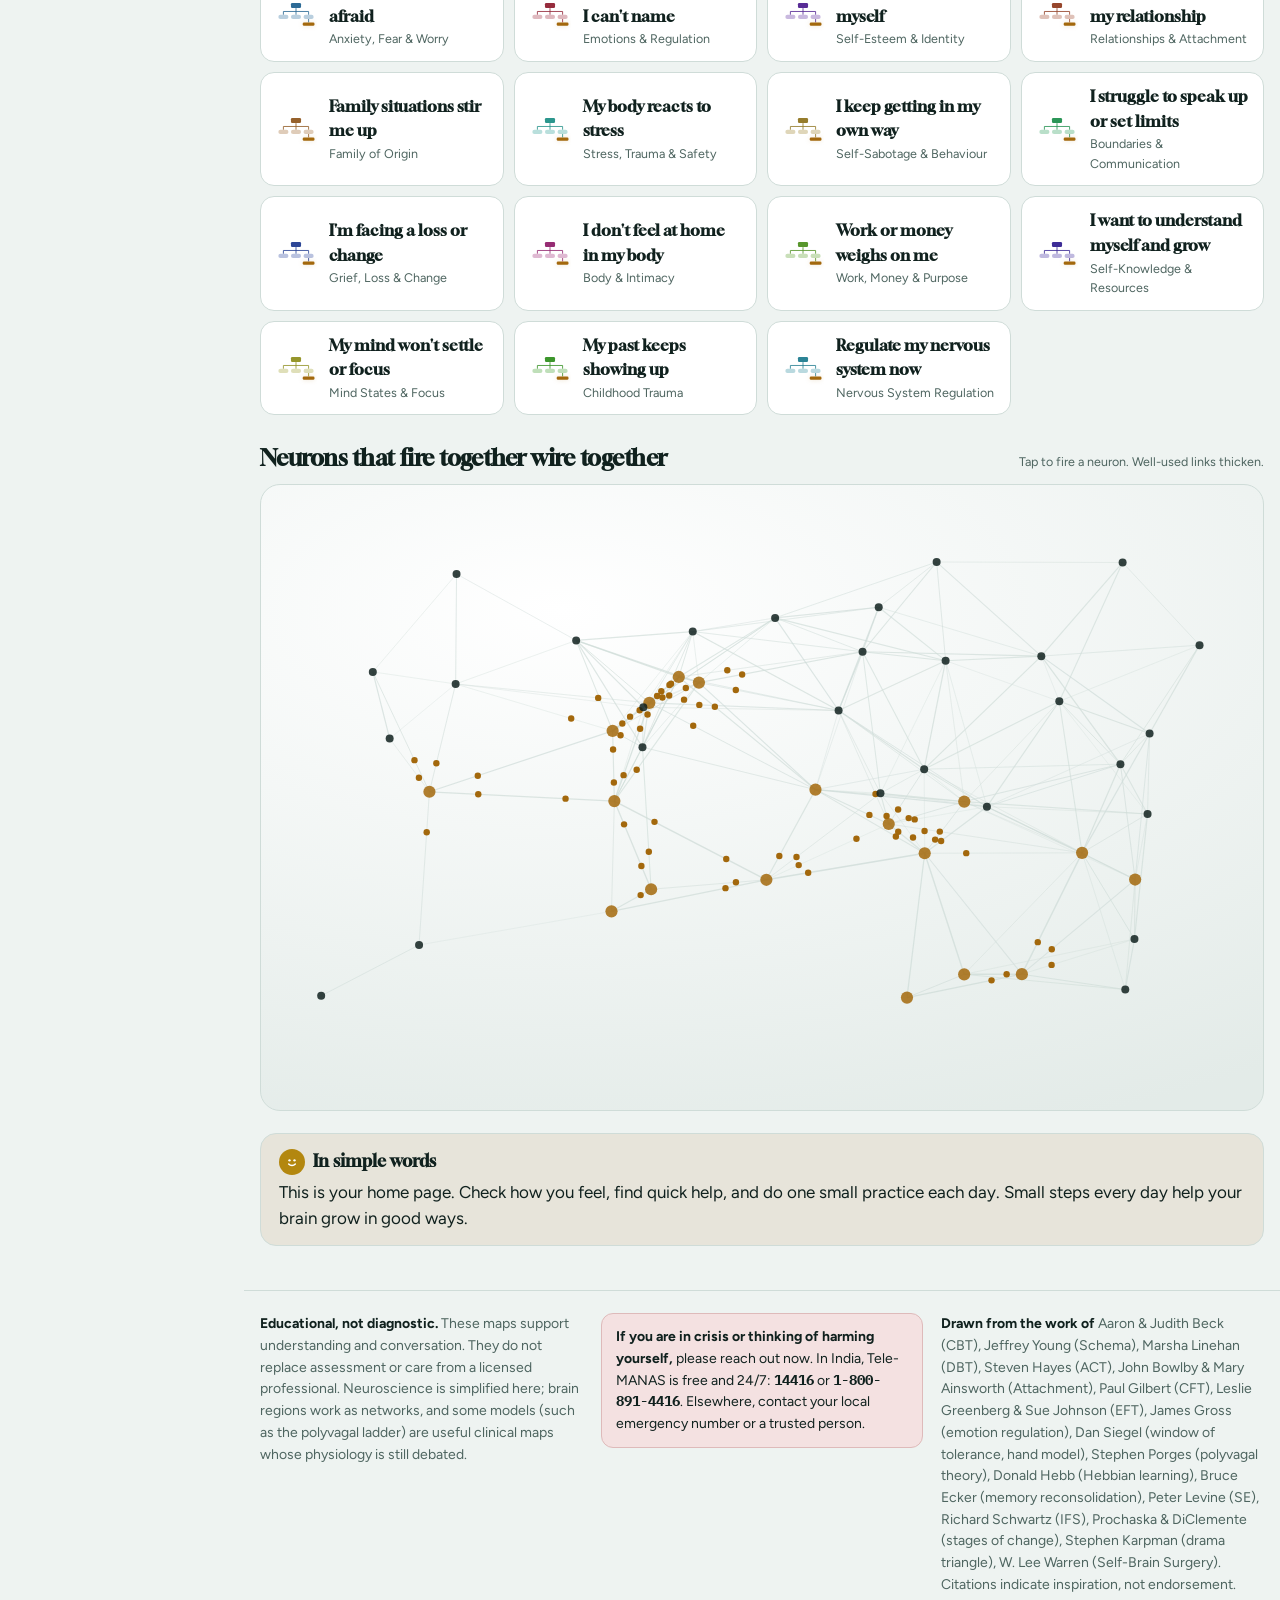
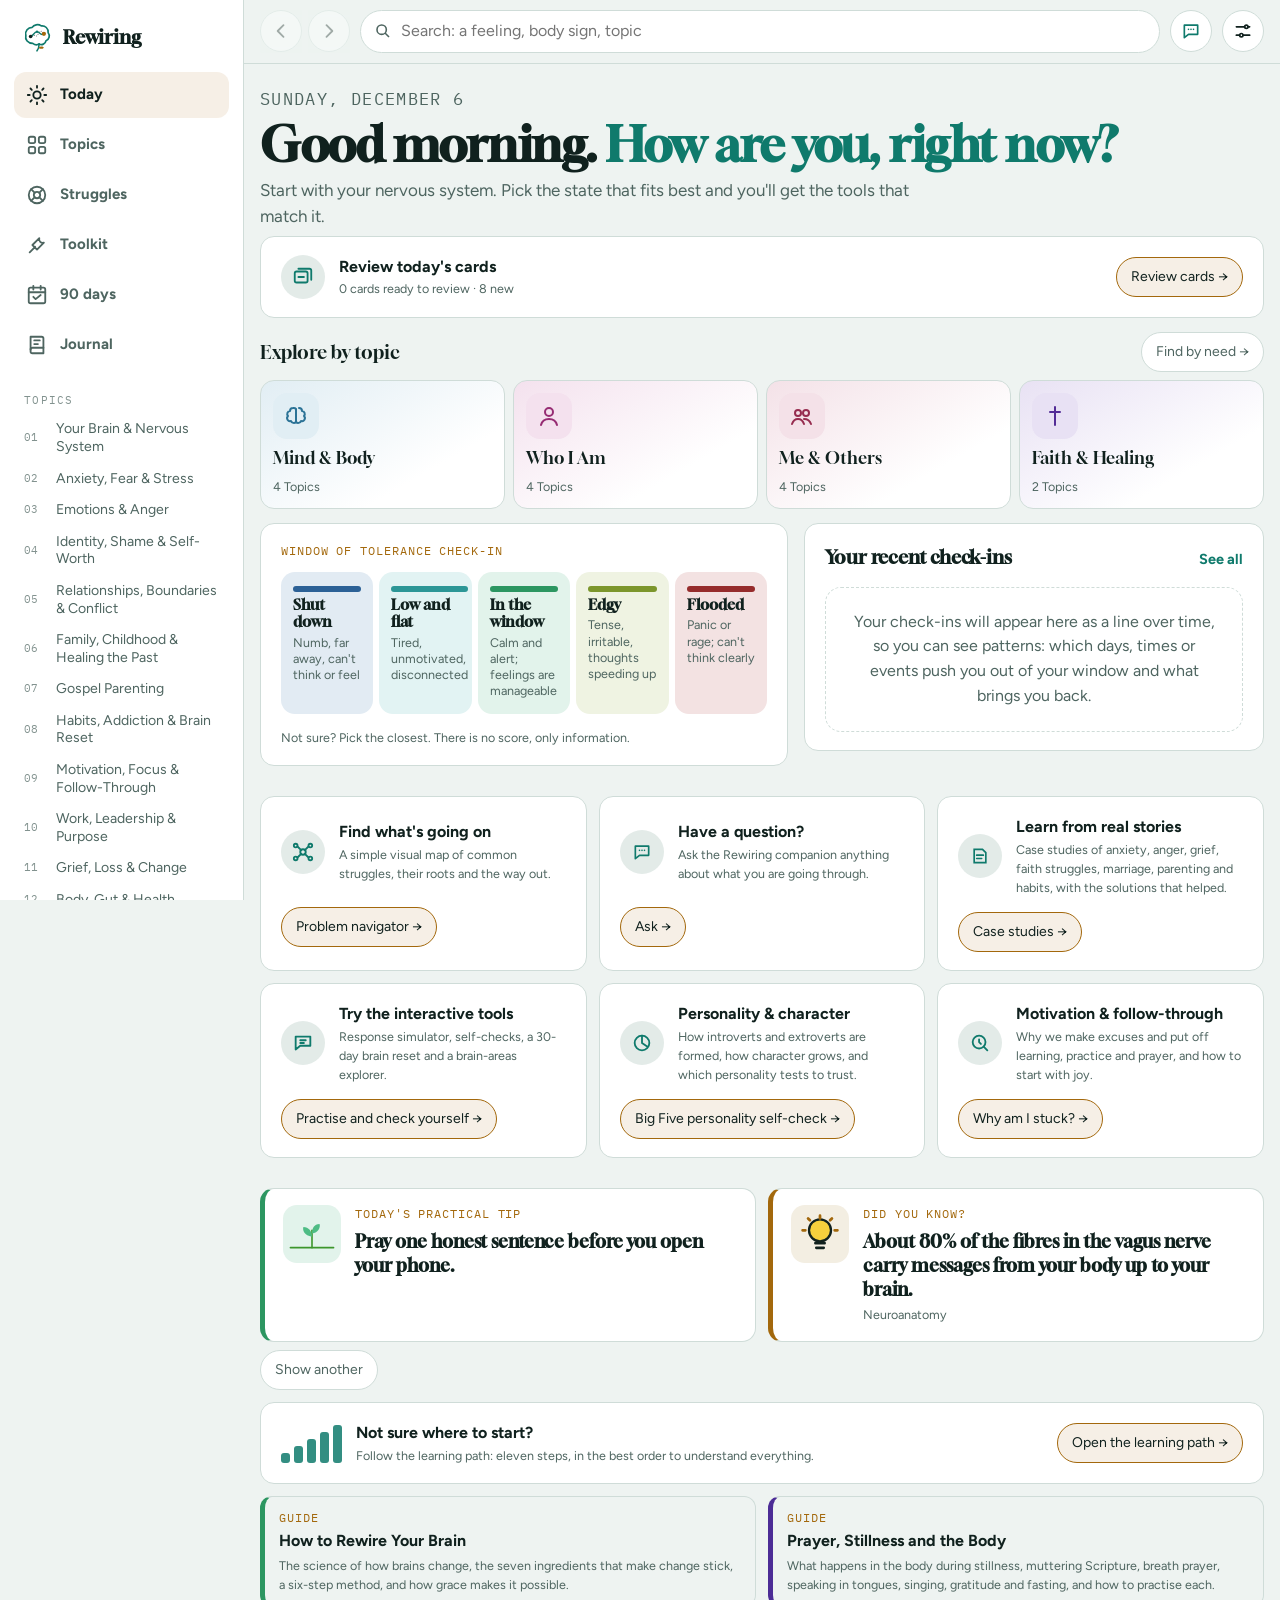
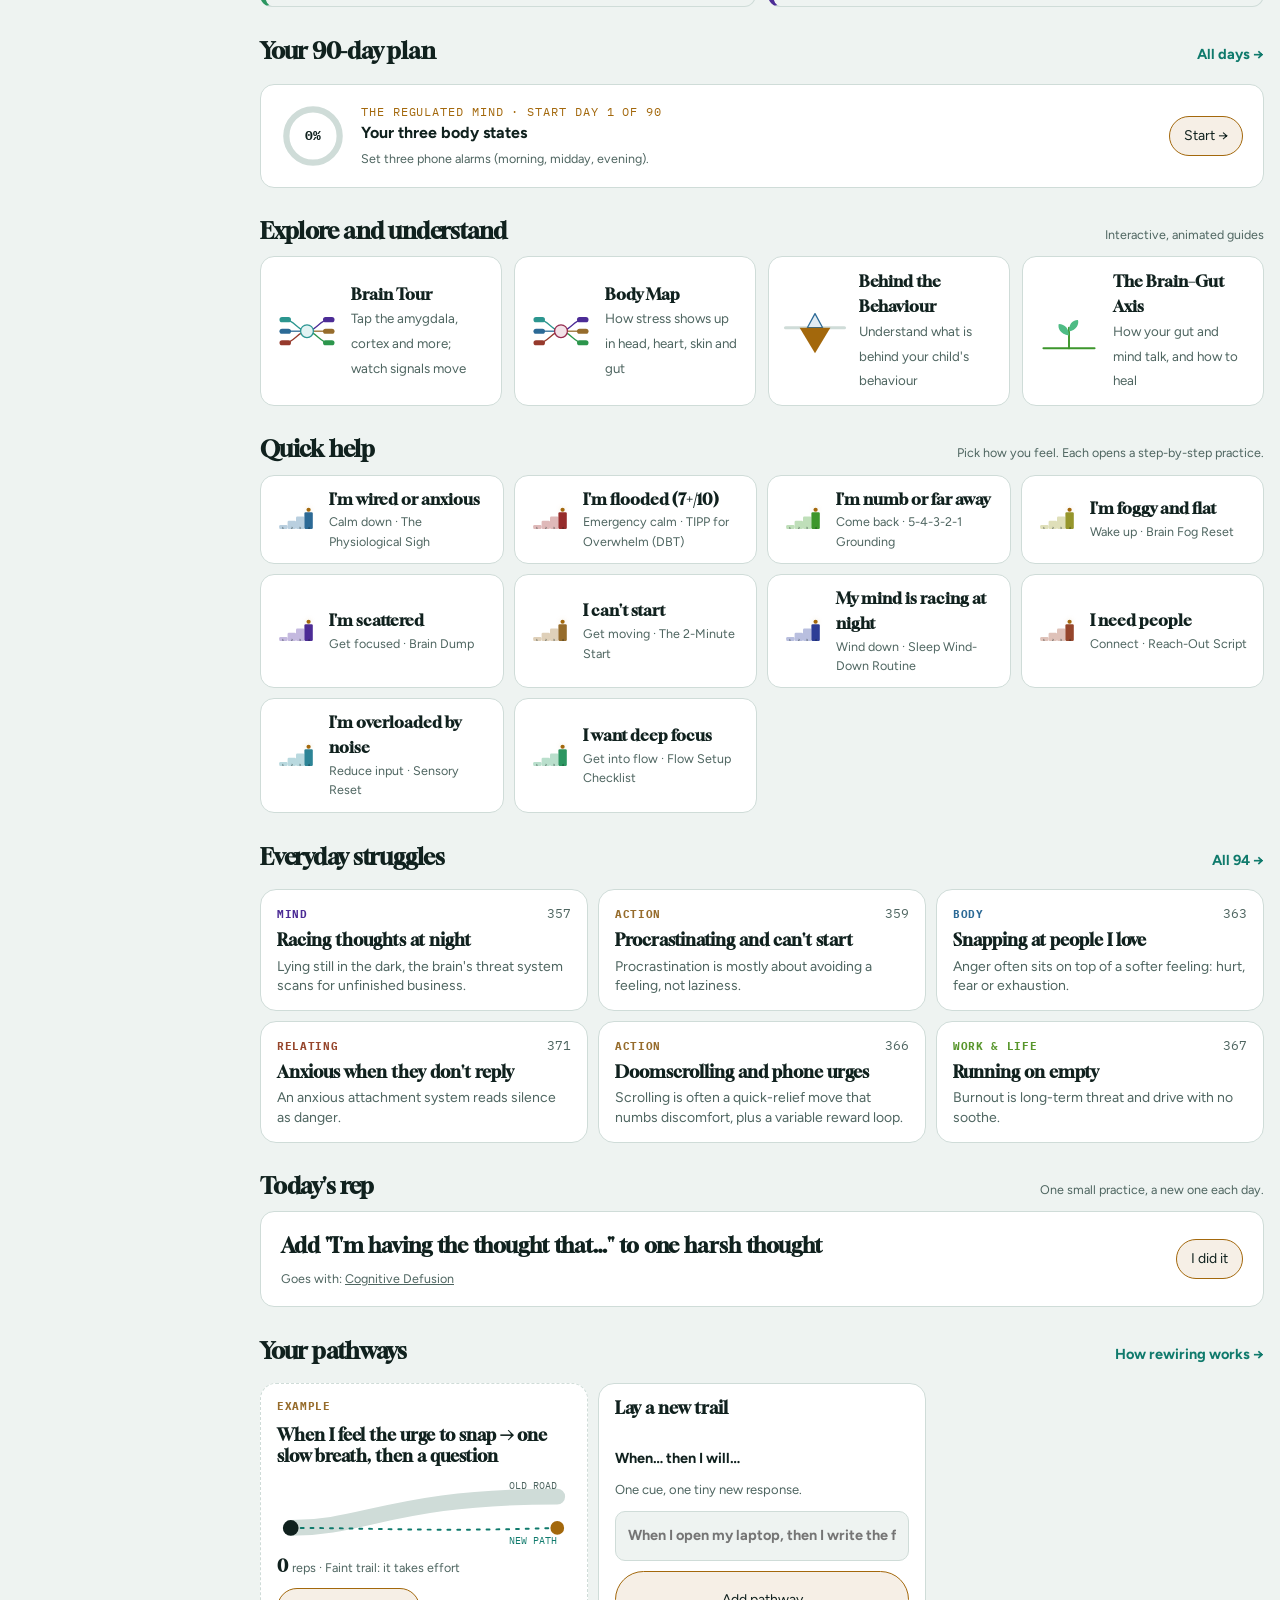
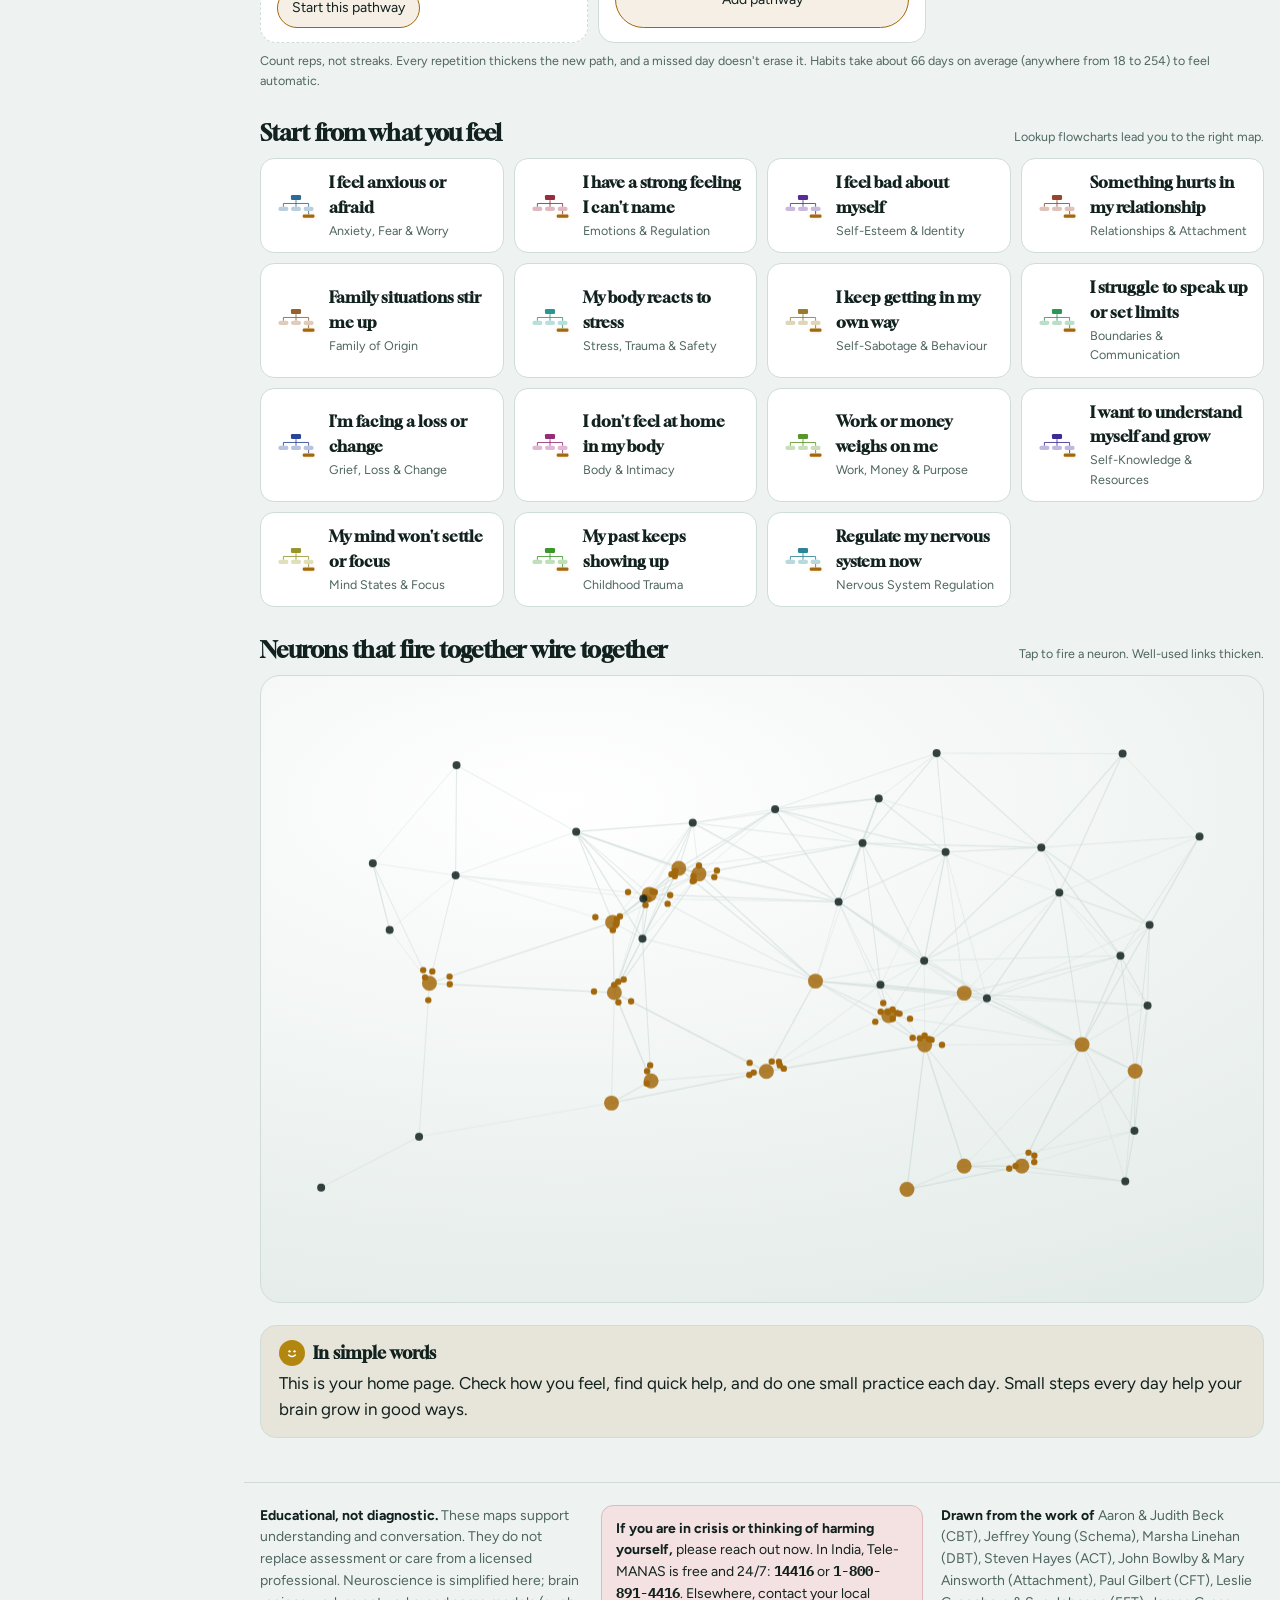
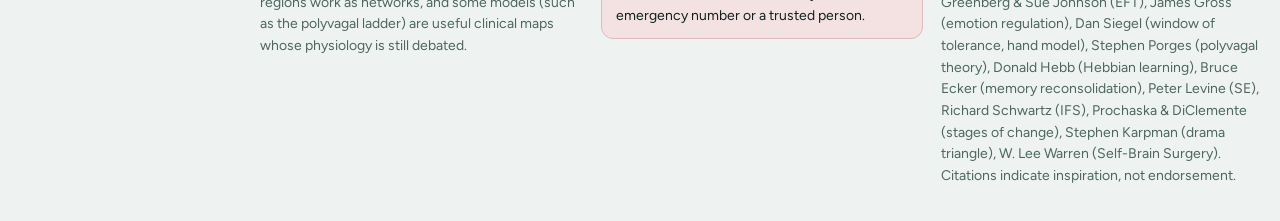
